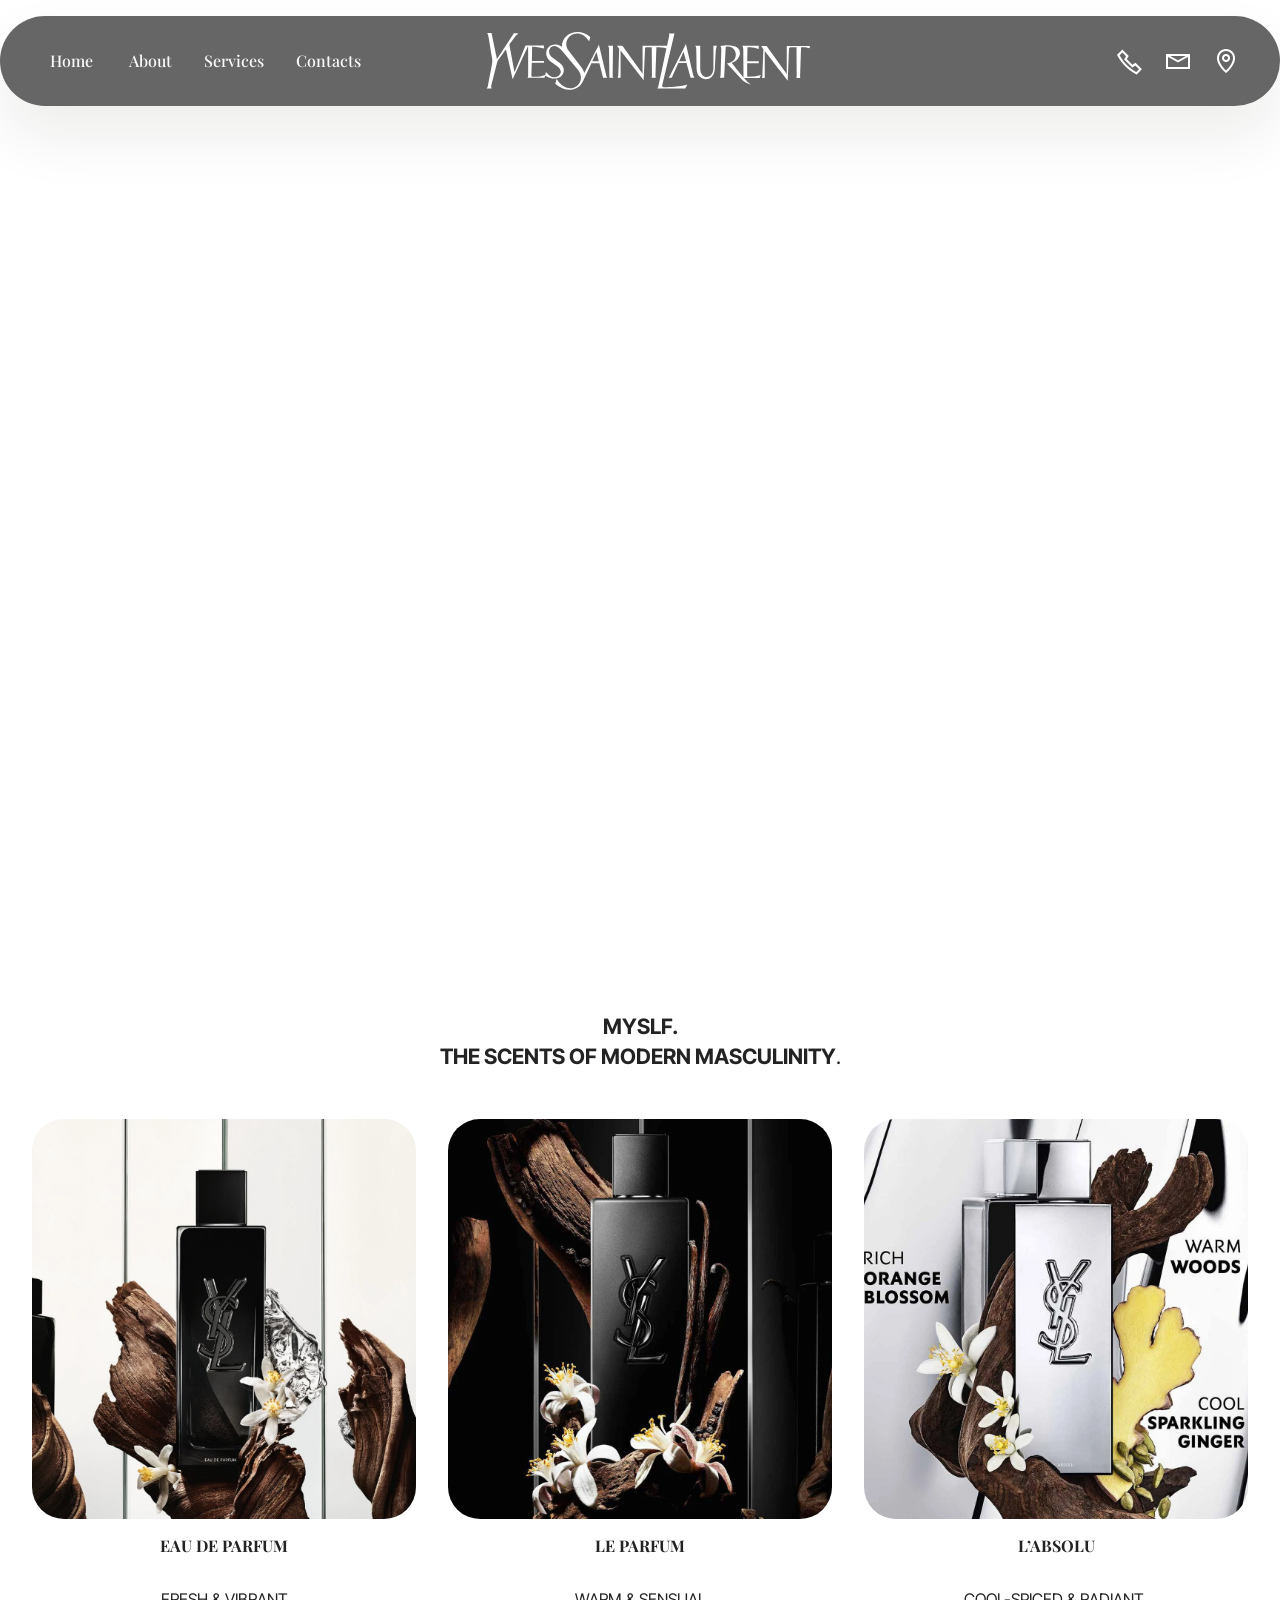
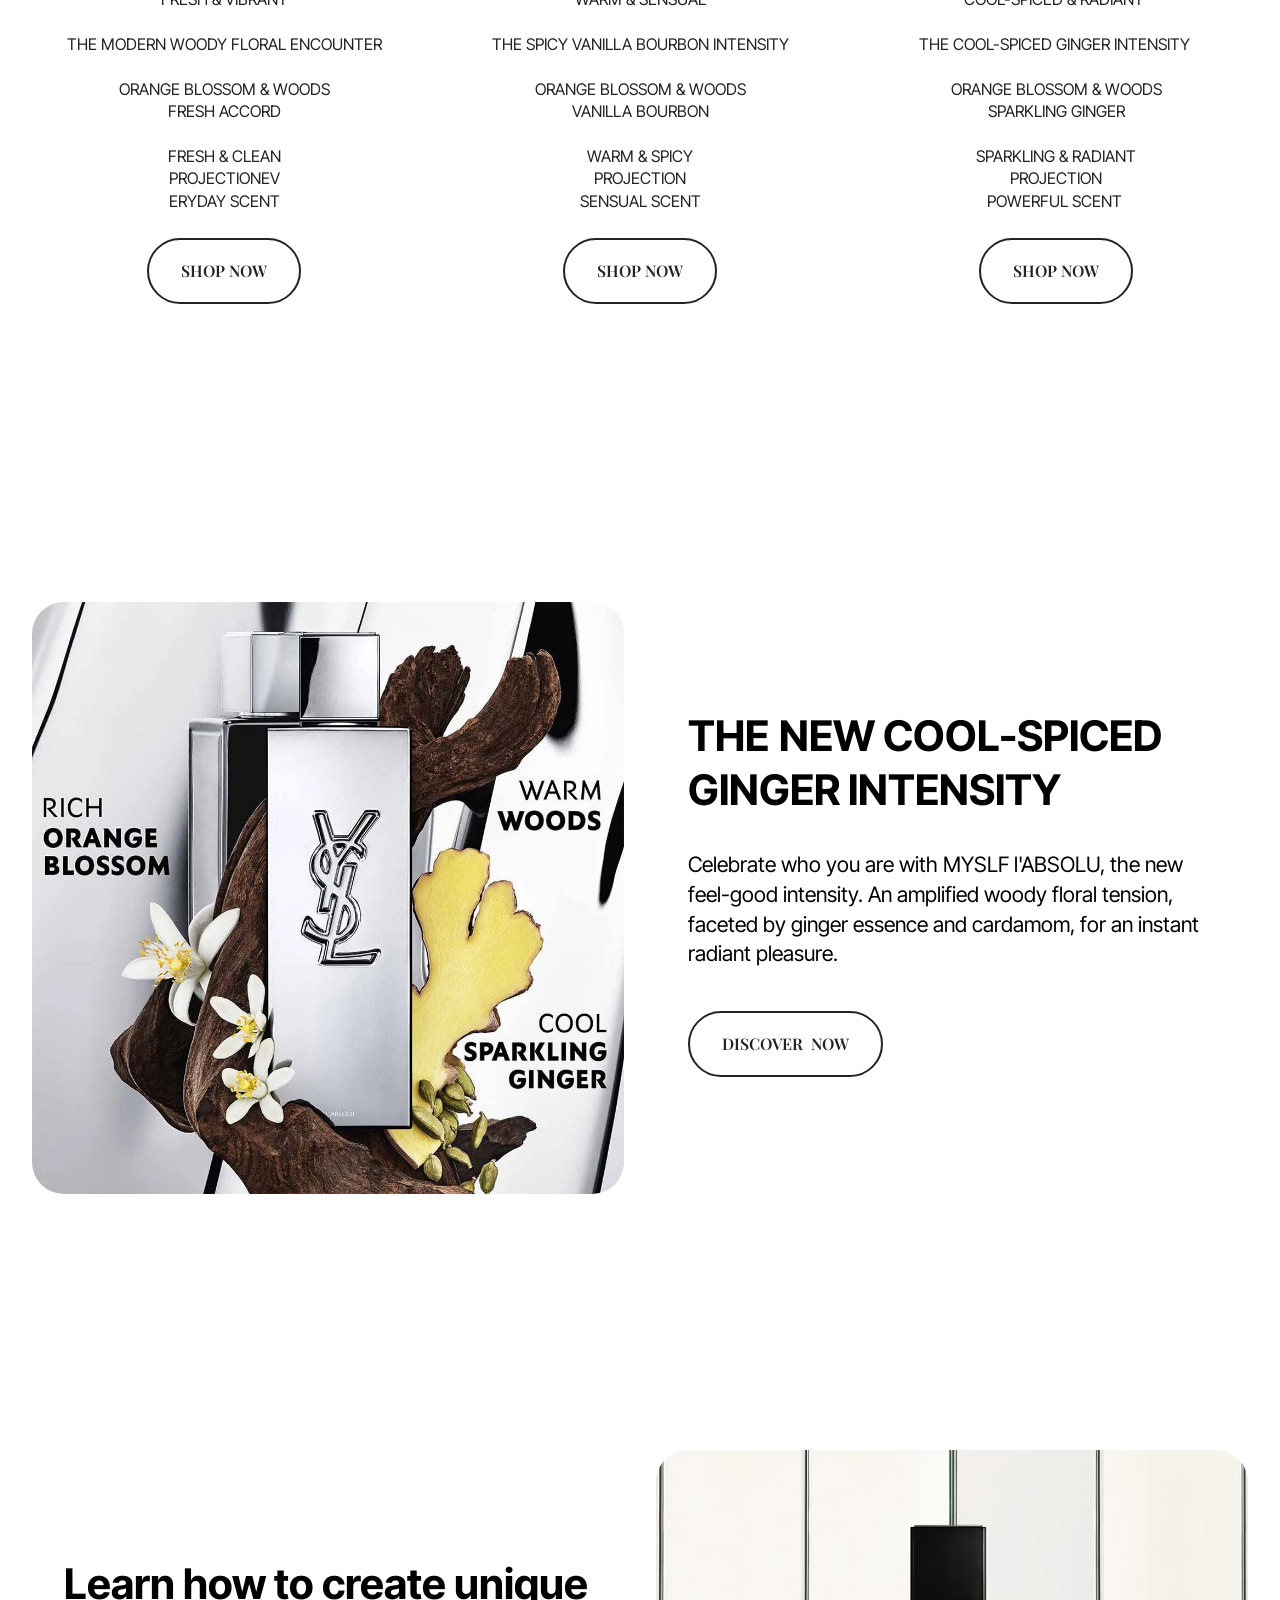
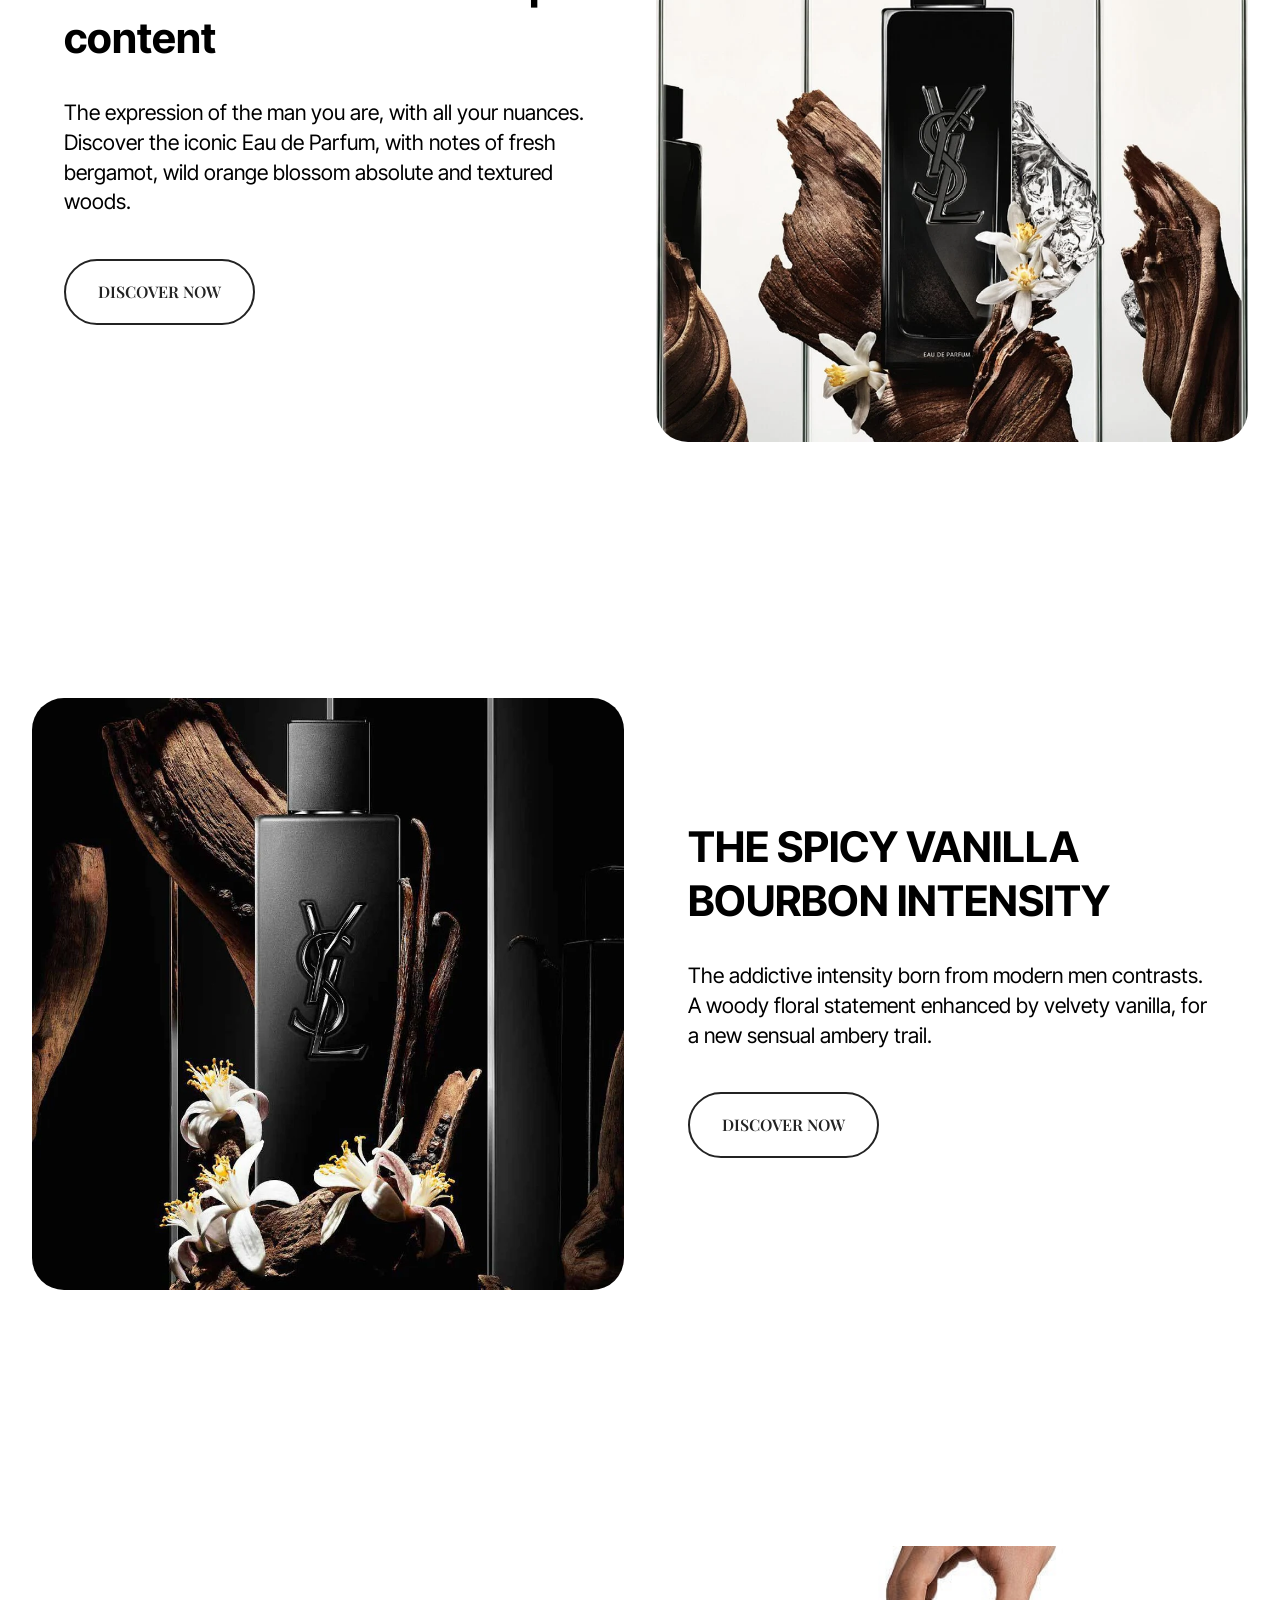
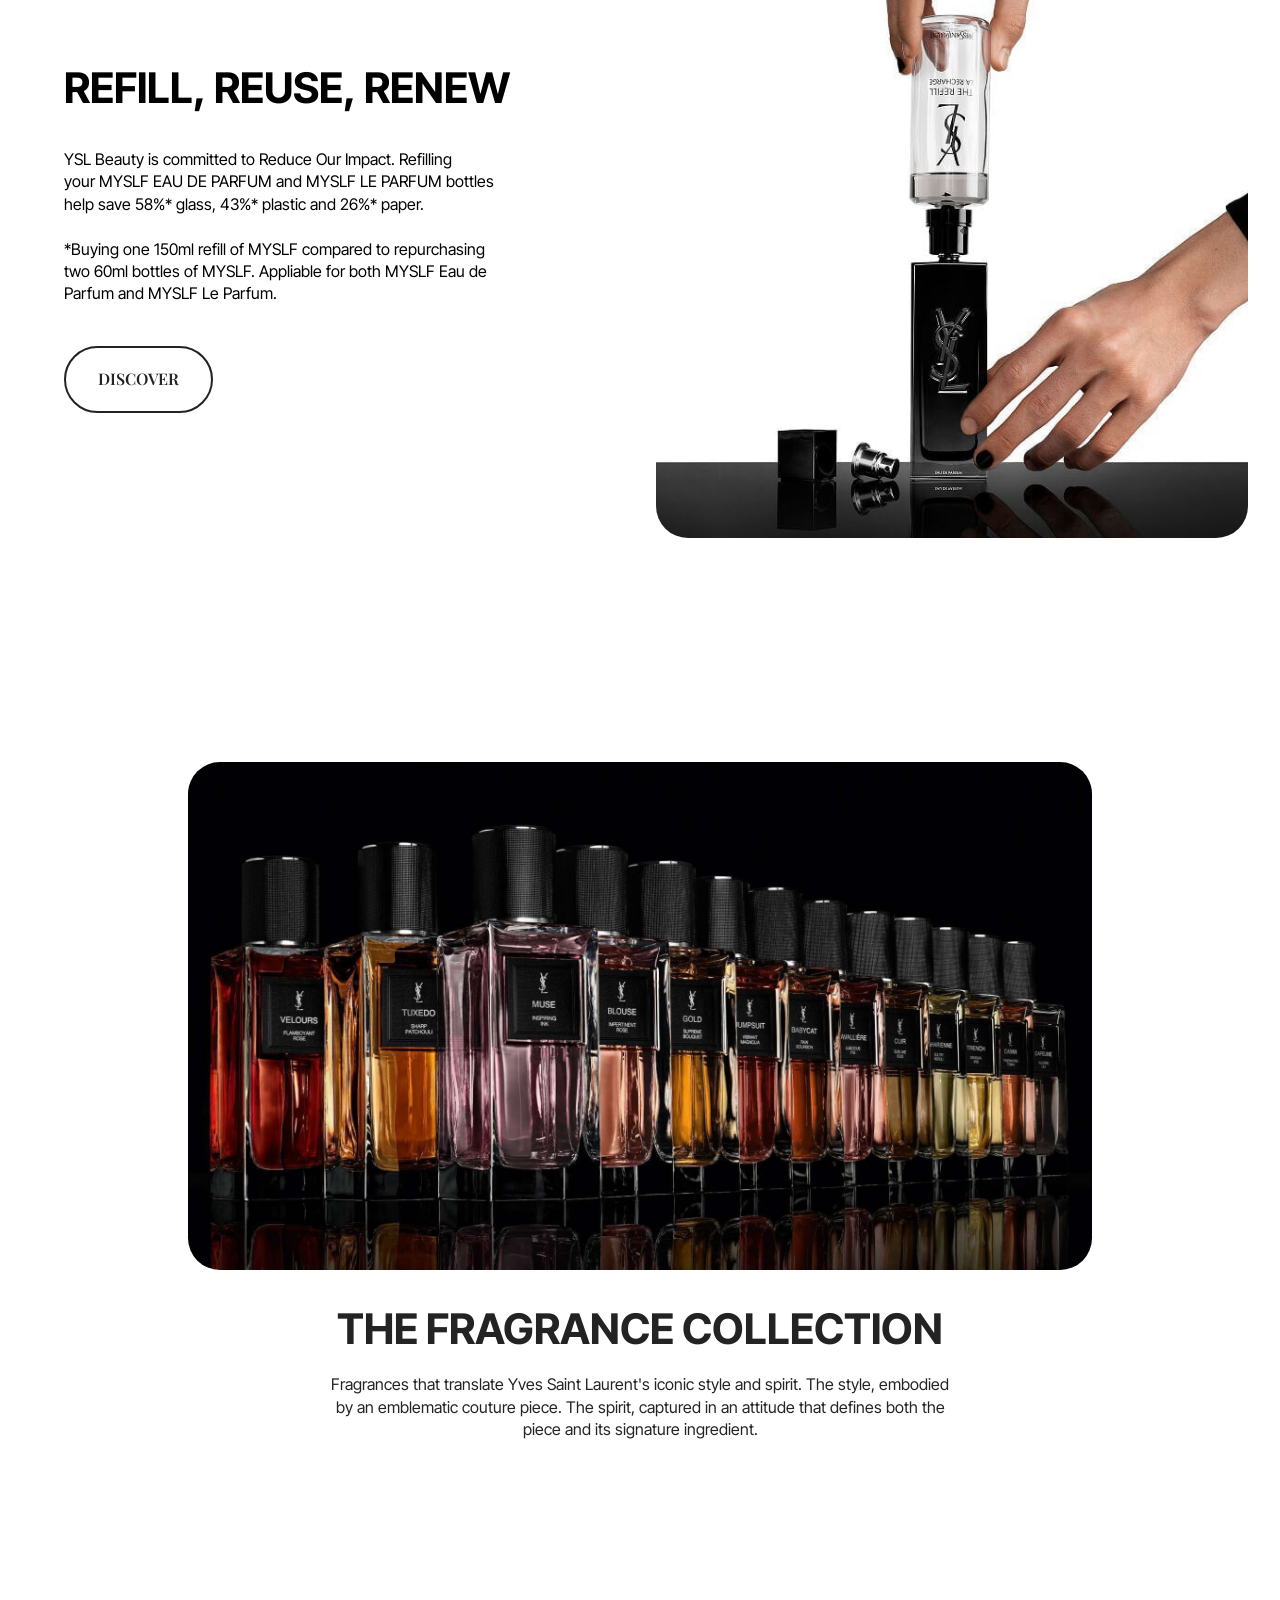
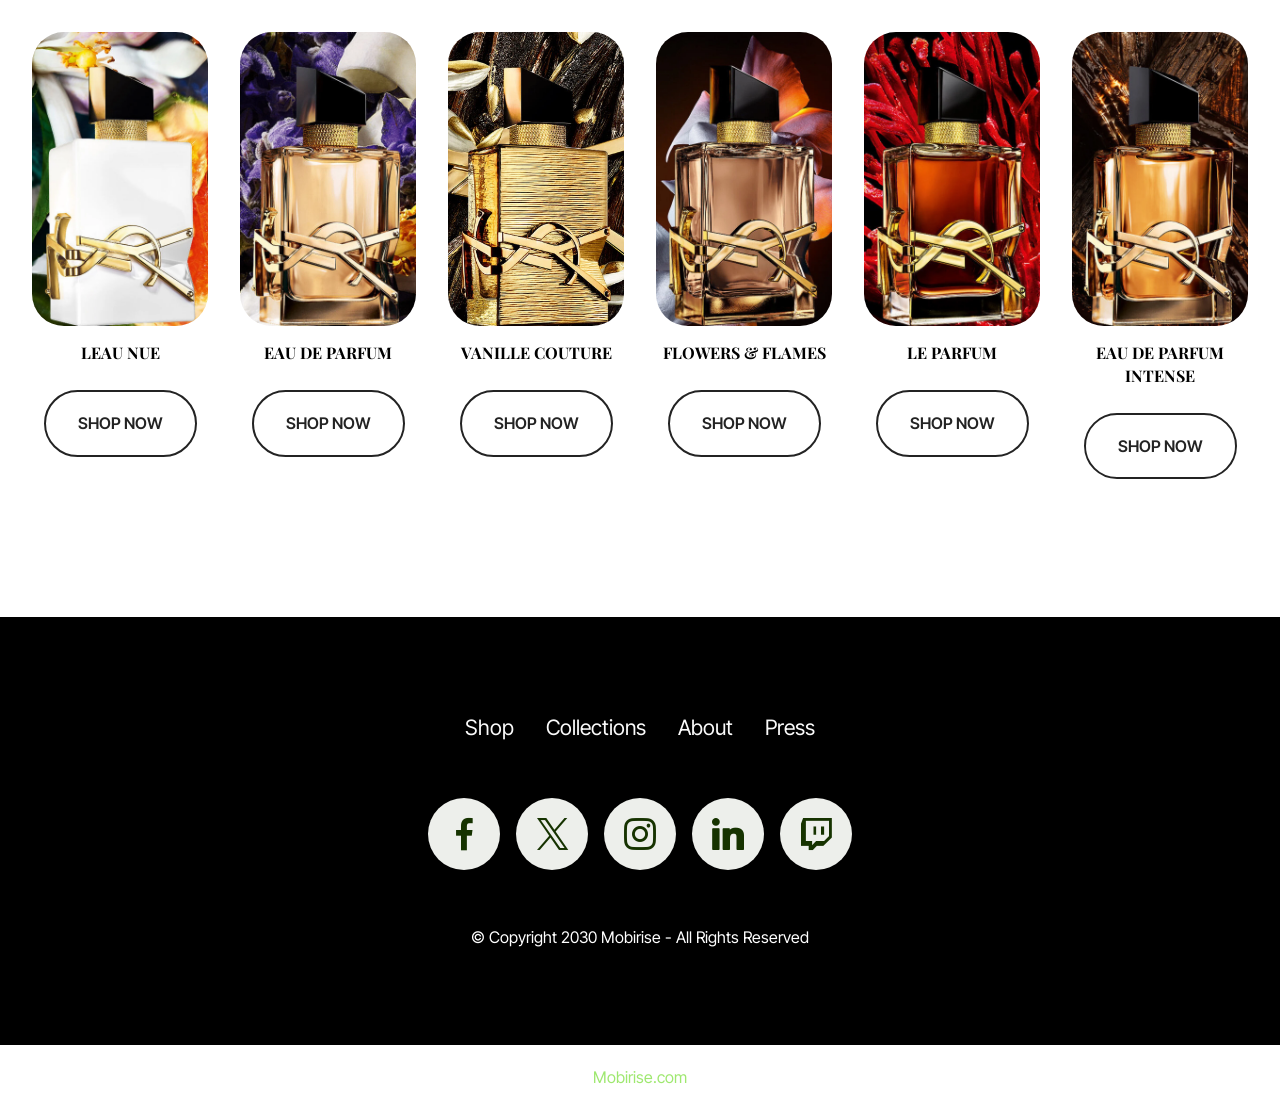
==== index.html @ aef4bb9a "create github pages" ====
<!DOCTYPE html>
<html  >
<head>
  <!-- Site made with Mobirise Website Builder v6.1.4, https://mobirise.com -->
  <meta charset="UTF-8">
  <meta http-equiv="X-UA-Compatible" content="IE=edge">
  <meta name="generator" content="Mobirise v6.1.4, mobirise.com">
  <meta name="viewport" content="width=device-width, initial-scale=1, minimum-scale=1">
  <link rel="shortcut icon" href="assets/images/download.svg" type="image/x-icon">
  <meta name="description" content="">
  
  
  <title>Home</title>
  <link rel="stylesheet" href="assets/web/assets/mobirise-icons2/mobirise2.css">
  <link rel="stylesheet" href="assets/bootstrap/css/bootstrap.min.css">
  <link rel="stylesheet" href="assets/dropdown/css/style.css">
  <link rel="stylesheet" href="assets/socicon/css/styles.css">
  <link rel="stylesheet" href="assets/theme/css/style.css">
  <link rel="preload" href="https://fonts.googleapis.com/css?family=Inter+Tight:100,200,300,400,500,600,700,800,900,100i,200i,300i,400i,500i,600i,700i,800i,900i&display=swap" as="style" onload="this.onload=null;this.rel='stylesheet'">
  <noscript><link rel="stylesheet" href="https://fonts.googleapis.com/css?family=Inter+Tight:100,200,300,400,500,600,700,800,900,100i,200i,300i,400i,500i,600i,700i,800i,900i&display=swap"></noscript>
  <link rel="preload" href="https://fonts.googleapis.com/css?family=Playfair+Display:400,500,600,700,800,900,400i,500i,600i,700i,800i,900i&display=swap" as="style" onload="this.onload=null;this.rel='stylesheet'">
  <noscript><link rel="stylesheet" href="https://fonts.googleapis.com/css?family=Playfair+Display:400,500,600,700,800,900,400i,500i,600i,700i,800i,900i&display=swap"></noscript>
  <link rel="preload" as="style" href="assets/mobirise/css/mbr-additional.css?v=Hk2cD6"><link rel="stylesheet" href="assets/mobirise/css/mbr-additional.css?v=Hk2cD6" type="text/css">

  
  
  
</head>
<body>
  
  <section data-bs-version="5.1" class="menu menu3 cid-uYPnnBjgpM" once="menu" id="menu03-9">
	

	<nav class="navbar navbar-dropdown navbar-fixed-top navbar-expand-lg">
		<div class="container">
			<div class="navbar-brand">
				<span class="navbar-logo">
					<a href="https://mobiri.se">
						<img src="assets/images/download.svg" alt="Mobirise Website Builder" style="height: 3.7rem;">
					</a>
				</span>
				
			</div>
			<button class="navbar-toggler" type="button" data-toggle="collapse" data-bs-toggle="collapse" data-target="#navbarSupportedContent" data-bs-target="#navbarSupportedContent" aria-controls="navbarNavAltMarkup" aria-expanded="false" aria-label="Toggle navigation">
				<div class="hamburger">
					<span></span>
					<span></span>
					<span></span>
					<span></span>
				</div>
			</button>
			<div class="collapse navbar-collapse" id="navbarSupportedContent">
				<ul class="navbar-nav nav-dropdown nav-right" data-app-modern-menu="true"><li class="nav-item">
						<a class="nav-link link text-white display-4" href="https://mobiri.se">Home&nbsp;</a>
					</li><li class="nav-item"><a class="nav-link link text-white text-primary display-4" href="page1.html">About</a></li>
					<li class="nav-item">
						<a class="nav-link link show text-white text-primary display-4" href="page2.html" aria-expanded="false">Services</a>
					</li>
					<li class="nav-item">
						<a class="nav-link link text-white text-primary display-4" href="page6.html">Contacts</a>
					</li></ul>
				<div class="icons-menu">
					<a class="iconfont-wrapper" href="https://mobiri.se">
						<span class="p-2 mbr-iconfont mobi-mbri-phone mobi-mbri" style="font-size: 25px;"></span>
					</a>
					<a class="iconfont-wrapper" href="https://mobiri.se">
						<span class="p-2 mbr-iconfont mobi-mbri-letter mobi-mbri"></span>
					</a>
					<a class="iconfont-wrapper" href="https://mobiri.se">
						<span class="p-2 mbr-iconfont mobi-mbri-map-pin mobi-mbri"></span>
					</a>
					
				</div>
				
			</div>
		</div>
	</nav>
</section>

<section data-bs-version="5.1" class="header16 cid-uYPoQo0qPd mbr-fullscreen" data-bg-video="https://youtu.be/NJn7apNFIDk?si=IfGzzL53KwBBQnZl" id="header17-g">
  
  
  <div class="container-fluid">
    <div class="row">
      <div class="content-wrap col-12 col-md-12">
        
        
        
        
      </div>
    </div>
  </div>
</section>

<section data-bs-version="5.1" class="features03 cid-uYPnsb7dBc" id="features03-a">
	
	
	<div class="container">
		<div class="row justify-content-center mb-5">
			<div class="col-12 content-head">
				<div class="mbr-section-head">
					<h4 class="mbr-section-title mbr-fonts-style align-center mb-0 display-5"><strong>MYSLF.
</strong><div><strong>THE SCENTS OF MODERN MASCULINITY</strong>.</div></h4>
					
				</div>
			</div>
		</div>
		<div class="row">
			<div class="item features-image col-12 col-md-6 col-lg-4 active">
				<div class="item-wrapper">
					<div class="item-img mb-3">
						<img src="assets/images/ww-51115ysl-myself-eau-de-alt1-v2.webp" alt="Mobirise Website Builder" title="">
					</div>
					<div class="item-content align-left">
						<h5 class="item-title mbr-fonts-style mt-0 mb-2 display-4"><strong>EAU DE PARFUM
</strong><div><br></div><div><strong>
</strong></div><div><strong>
</strong></div><div><strong>
</strong></div></h5>
						<p class="mbr-text mbr-fonts-style mb-3 display-7">FRESH &amp; VIBRANT<br><br>THE MODERN WOODY FLORAL ENCOUNTER<br>
<br>ORANGE BLOSSOM &amp; WOODS<br>FRESH ACCORD
<br><br>FRESH &amp; CLEAN<br>PROJECTIONEV<br>ERYDAY SCENT</p>
						<div class="mbr-section-btn item-footer"><a href="page3.html" class="btn item-btn btn-black-outline display-4">SHOP NOW</a></div>
					</div>
				</div>
			</div>
			
			<div class="item features-image col-12 col-md-6 col-lg-4">
				<div class="item-wrapper">
					<div class="item-img mb-3">
						<img src="assets/images/ww-51213ysl-myslf-le-parfum-alt2.webp" alt="Mobirise Website Builder" title="" data-slide-to="1" data-bs-slide-to="1">
					</div>
					<div class="item-content align-left">
						<h5 class="item-title mbr-fonts-style mb-2 mt-0 display-4"><strong>LE PARFUM</strong><br><div><strong><br></strong></div></h5>
						<p class="mbr-text mbr-fonts-style mb-3 display-7">WARM &amp; SENSUAL
<br>
<br>THE SPICY VANILLA BOURBON INTENSITY
<br>
<br>ORANGE BLOSSOM &amp; WOODS
<br>VANILLA BOURBON
<br>
<br>WARM &amp; SPICY
<br>PROJECTION
<br>SENSUAL SCENT<br>
						</p>
						<div class="mbr-section-btn item-footer"><a href="page5.html" class="btn item-btn btn-black-outline display-4">SHOP NOW </a></div>
					</div>
				</div>
			</div><div class="item features-image col-12 col-md-6 col-lg-4">
				<div class="item-wrapper">
					<div class="item-img mb-3">
						<img src="assets/images/ww-51427ysl-myself-l-absolu-alt3.webp" alt="Mobirise Website Builder" title="" data-slide-to="2" data-bs-slide-to="2">
					</div>
					<div class="item-content align-left">
						<h5 class="item-title mbr-fonts-style mb-2 mt-0 display-4"><strong>L’ABSOLU
</strong><div><strong><br></strong></div></h5>
						<p class="mbr-text mbr-fonts-style mb-3 display-7">COOL-SPICED &amp; RADIANT&nbsp;<br><br>THE COOL-SPICED GINGER INTENSITY&nbsp;<br><br>ORANGE BLOSSOM &amp; WOODS
<br>SPARKLING GINGER<br><br>SPARKLING &amp; RADIANT
<br>PROJECTION
<br>POWERFUL SCENT&nbsp;<br>
						</p>
						<div class="mbr-section-btn item-footer"><a href="page4.html" class="btn item-btn btn-black-outline display-4">SHOP NOW </a></div>
					</div>
				</div>
			</div>
		</div>
	</div>
</section>

<section data-bs-version="5.1" class="start article2 cid-uYUXJ6tq2D" id="article02-l">
	

	
	

	<div class="container">
		<div class="row justify-content-center">
			<div class="col-12 col-md-12 col-lg-6 image-wrapper">
				<img class="w-100" src="assets/images/ww-51427ysl-myself-l-absolu-alt3.webp" alt="Mobirise Website Builder">
			</div>
			<div class="col-12 col-md-12 col-lg">
				<div class="text-wrapper align-left">
					<h1 class="mbr-section-title mbr-fonts-style mb-4 display-2"><strong style="">THE</strong> <strong style="">NEW COOL-SPICED</strong><br><strong style=""> GINGER INTENSITY</strong></h1>
					<p class="mbr-text align-left mbr-fonts-style mb-4 display-5">Celebrate who you are with MYSLF l'ABSOLU, the new feel-good intensity. An amplified woody floral tension, faceted by ginger essence and cardamom, for an instant radiant pleasure.</p>
					<div class="mbr-section-btn align-left mt-3"><a class="btn btn-black-outline display-4" href="page4.html">DISCOVER&nbsp; NOW</a></div>
				</div>
			</div>
		</div>
	</div>
</section>

<section data-bs-version="5.1" class="start article4 cid-uYPnxLJpj0" id="article04-d">
	

	
	

	<div class="container">
		<div class="row justify-content-center">
			<div class="col-12 col-md-12 col-lg-6 image-wrapper">
				<img class="w-100" src="assets/images/ww-51115ysl-myself-eau-de-alt1-v2.webp" alt="Mobirise Website Builder">
			</div>
			<div class="col-12 col-md-12 col-lg">
				<div class="text-wrapper align-left">
					<h1 class="mbr-section-title mbr-fonts-style mb-4 display-2">
						<strong>Learn how to create unique content</strong>
					</h1>
					<p class="mbr-text mbr-fonts-style mb-4 display-5">The expression of the man you are, with all your nuances. Discover the iconic Eau de Parfum, with notes of fresh bergamot, wild orange blossom absolute and textured woods.</p>
					<div class="mbr-section-btn mt-3"><a class="btn btn-lg btn-black-outline display-4" href="page3.html">DISCOVER  NOW</a></div>
				</div>
			</div>
		</div>
	</div>
</section>

<section data-bs-version="5.1" class="start article2 cid-uYUXKc47oY" id="article02-m">
	

	
	

	<div class="container">
		<div class="row justify-content-center">
			<div class="col-12 col-md-12 col-lg-6 image-wrapper">
				<img class="w-100" src="assets/images/ww-51213ysl-myslf-le-parfum-alt2.webp" alt="Mobirise Website Builder">
			</div>
			<div class="col-12 col-md-12 col-lg">
				<div class="text-wrapper align-left">
					<h1 class="mbr-section-title mbr-fonts-style mb-4 display-2"><strong>THE SPICY VANILLA BOURBON INTENSITY</strong></h1>
					<p class="mbr-text align-left mbr-fonts-style mb-4 display-5">The addictive intensity born from modern men contrasts. A woody floral statement enhanced by velvety vanilla, for a new sensual ambery trail.</p>
					<div class="mbr-section-btn align-left mt-3"><a class="btn btn-black-outline display-4" href="page5.html">DISCOVER NOW</a></div>
				</div>
			</div>
		</div>
	</div>
</section>

<section data-bs-version="5.1" class="start article4 cid-uYZZnrYb7L" id="article04-x">
	

	
	

	<div class="container">
		<div class="row justify-content-center">
			<div class="col-12 col-md-12 col-lg-6 image-wrapper">
				<img class="w-100" src="assets/images/sec-07-hero-mob-640x640.jpg" alt="Mobirise Website Builder">
			</div>
			<div class="col-12 col-md-12 col-lg">
				<div class="text-wrapper align-left">
					<h1 class="mbr-section-title mbr-fonts-style mb-4 display-2"><strong>REFILL, REUSE, RENEW</strong></h1>
					<p class="mbr-text mbr-fonts-style mb-4 display-7">YSL Beauty is committed to Reduce Our Impact. Refilling
<br>your MYSLF EAU DE PARFUM and MYSLF LE PARFUM bottles
<br>help save 58%* glass, 43%* plastic and 26%* paper.
<br>
<br>*Buying one 150ml refill of MYSLF compared to repurchasing
<br>two 60ml bottles of MYSLF. Appliable for both MYSLF Eau de
<br>Parfum and MYSLF Le Parfum.</p>
					<div class="mbr-section-btn mt-3"><a class="btn btn-lg btn-black-outline display-4" href="https://mobiri.se">DISCOVER</a></div>
				</div>
			</div>
		</div>
	</div>
</section>

<section data-bs-version="5.1" class="image01 cid-uZ0jWe16rZ" id="image01-1f">
  

  
  

  <div class="container">
    <div class="row justify-content-center">
      <div class="col-12 col-lg-9">
        <div class="image-wrapper mb-4">
          <img class="w-100" src="assets/images/sec3-banner-desktop-1916x1078.jpg" alt="Mobirise Website Builder">
        </div>
        <h4 class="mbr-description mbr-fonts-style mb-3 align-center display-2"><strong>THE FRAGRANCE COLLECTION</strong></h4>
        <p class="mbr-description mbr-fonts-style mb-0 align-center display-7">Fragrances that translate Yves Saint Laurent's iconic style and spirit. The style, embodied
<br>by an emblematic couture piece. The spirit, captured in an attitude that defines both the
<br>piece and its signature ingredient.</p>
      </div>
    </div>
  </div>
</section>

<section data-bs-version="5.1" class="features13 start cid-uZ0zTeth6C" id="features013-1g">
    

<div class="container-fluid">
  <div class="row justify-content-center">
    <div class="col-12 content-head">
      
    </div>
  </div>
  <div class="row mbr-section-content">
    <div class="item features-image col-6 col-md-4 col-lg-2">
      <div class="item-wrapper">
        <div class="item-img">
          <img src="assets/images/section2-leau-nue-visual.webp" alt="Mobirise Website Builder" title="" data-slide-to="0" data-bs-slide-to="0">
        </div>
        <div class="item-content align-left mt-3">
          <h5 class="item-title mbr-fonts-style mb-3 display-4"><strong>LEAU NUE</strong></h5>
          
          
        </div>
        <div class="mbr-section-btn item-footer mt-2"><a href="" class="btn item-btn btn-black-outline display-7">SHOP NOW</a></div>
      </div>
    </div>
    <div class="item features-image col-6 col-md-4 col-lg-2">
      <div class="item-wrapper">
        <div class="item-img">
          <img src="assets/images/section2-edp-visual.webp" alt="Mobirise Website Builder" title="" data-slide-to="1" data-bs-slide-to="1">
        </div>
        <div class="item-content align-left mt-3">
          <h5 class="item-title mbr-fonts-style mb-3 display-4"><strong>EAU DE PARFUM</strong></h5>
          
          
        </div>
        <div class="mbr-section-btn item-footer mt-2"><a href="" class="btn item-btn btn-black-outline display-7">SHOP NOW</a></div>
      </div>
    </div>
    <div class="item features-image col-6 col-md-4 col-lg-2">
      <div class="item-wrapper">
        <div class="item-img">
          <img src="assets/images/section2-vanille-couture-visual.webp" alt="Mobirise Website Builder" title="" data-slide-to="2" data-bs-slide-to="2">
        </div>
        <div class="item-content align-left mt-3">
          <h5 class="item-title mbr-fonts-style mb-3 display-4"><strong>VANILLE COUTURE</strong></h5>
          
          
        </div>
        <div class="mbr-section-btn item-footer mt-2"><a href="" class="btn item-btn btn-black-outline display-7">SHOP NOW</a></div>
      </div>
    </div>
    <div class="item features-image col-6 col-md-4 col-lg-2">
      <div class="item-wrapper">
        <div class="item-img">
          <img src="assets/images/section2-flowers-flames-visual.webp" alt="Mobirise Website Builder" title="" data-slide-to="3" data-bs-slide-to="3">
        </div>
        <div class="item-content align-left mt-3">
          <h5 class="item-title mbr-fonts-style mb-3 display-4"><strong>FLOWERS &amp; FLAMES</strong></h5>
          
          
        </div>
        <div class="mbr-section-btn item-footer mt-2"><a href="" class="btn item-btn btn-black-outline display-7">SHOP NOW</a></div>
      </div>
    </div>
    <div class="item features-image col-6 col-md-4 col-lg-2">
      <div class="item-wrapper">
        <div class="item-img">
          <img src="assets/images/section2-le-parfum-visual.webp" alt="Mobirise Website Builder" title="" data-slide-to="4" data-bs-slide-to="4">
        </div>
        <div class="item-content align-left mt-3">
          <h5 class="item-title mbr-fonts-style mb-3 display-4"><strong>LE PARFUM</strong></h5>
          
          
        </div>
        <div class="mbr-section-btn item-footer mt-2"><a href="" class="btn item-btn btn-black-outline display-7">SHOP NOW</a></div>
      </div>
    </div>
    <div class="item features-image col-6 col-md-4 col-lg-2">
      <div class="item-wrapper">
        <div class="item-img">
          <img src="assets/images/section2-edp-intense-visual.webp" alt="Mobirise Website Builder" title="" data-slide-to="5" data-bs-slide-to="5">
        </div>
        <div class="item-content align-left mt-3">
          <h5 class="item-title mbr-fonts-style mb-3 display-4"><strong>EAU DE PARFUM INTENSE</strong></h5>
          
          
        </div>
        <div class="mbr-section-btn item-footer mt-2"><a href="" class="btn item-btn btn-black-outline display-7">SHOP NOW</a></div>
      </div>
    </div>

  </div>
</div>
</section>

<section data-bs-version="5.1" class="footer3 cid-uZ0UThwmDZ" once="footers" id="footer03-2a">

        

    

    <div class="container">
        <div class="row">
            <div class="row-links">
                <ul class="header-menu">
                  
                  
                  
                  
                <li class="header-menu-item mbr-fonts-style display-5">
                    <a href="#" class="text-white">Shop</a>
                  </li><li class="header-menu-item mbr-fonts-style display-5">
                    <a href="#" class="text-white">Collections</a>
                  </li><li class="header-menu-item mbr-fonts-style display-5">
                    <a href="#" class="text-white">About</a>
                  </li><li class="header-menu-item mbr-fonts-style display-5">
                    <a href="#" class="text-white">Press</a>
                  </li></ul>
              </div>

            <div class="col-12 mt-4">
                <div class="social-row">
                    <div class="soc-item">
                        <a href="https://mobiri.se/" target="_blank">
                            <span class="mbr-iconfont socicon socicon-facebook display-7"></span>
                        </a>
                    </div>
                    <div class="soc-item">
                        <a href="https://mobiri.se/" target="_blank">
                            <span class="mbr-iconfont socicon-twitter socicon"></span>
                        </a>
                    </div>
                    <div class="soc-item">
                        <a href="https://mobiri.se/" target="_blank">
                            <span class="mbr-iconfont socicon-instagram socicon"></span>
                        </a>
                    </div>
                    <div class="soc-item">
                        <a href="https://mobiri.se/" target="_blank">
                            <span class="mbr-iconfont socicon socicon-linkedin"></span>
                        </a>
                    </div>
                    <div class="soc-item">
                        <a href="https://mobiri.se/" target="_blank">
                            <span class="mbr-iconfont socicon socicon-twitch"></span>
                        </a>
                    </div>
                </div>
            </div>
            <div class="col-12 mt-5">
                <p class="mbr-fonts-style copyright display-7">
                    © Copyright 2030 Mobirise - All Rights Reserved
                </p>
            </div>
        </div>
    </div>
</section><section class="display-7" style="padding: 0;align-items: center;justify-content: center;flex-wrap: wrap;    align-content: center;display: flex;position: relative;height: 4rem;"><a href="https://mobiri.se/4250796" style="flex: 1 1;height: 4rem;position: absolute;width: 100%;z-index: 1;"><img alt="" style="height: 4rem;" src="[data-uri]"></a><p style="margin: 0;text-align: center;" class="display-7">&#8204;</p><a style="z-index:1" href="https://mobirise.com">Mobirise.com </a></section><script src="assets/bootstrap/js/bootstrap.bundle.min.js"></script>  <script src="assets/smoothscroll/smooth-scroll.js"></script>  <script src="assets/ytplayer/index.js"></script>  <script src="assets/dropdown/js/navbar-dropdown.js"></script>  <script src="assets/vimeoplayer/player.js"></script>  <script src="assets/theme/js/script.js"></script>  
  
  
</body>
</html>
---- assets/web/assets/mobirise-icons2/mobirise2.css ----
@font-face {
  font-family: 'Moririse2';
  font-display: swap;
  src:  url('mobirise2.eot?f2bix4');
  src:  url('mobirise2.eot?f2bix4#iefix') format('embedded-opentype'),
    url('mobirise2.ttf?f2bix4') format('truetype'),
    url('mobirise2.woff?f2bix4') format('woff'),
    url('mobirise2.svg?f2bix4#mobirise2') format('svg');
  font-weight: normal;
  font-style: normal;
}

[class^="mobi-"], [class*=" mobi-"] {
  /* use !important to prevent issues with browser extensions that change fonts */
  font-family: 'Moririse2' !important;
  speak: none;
  font-style: normal;
  font-weight: normal;
  font-variant: normal;
  text-transform: none;
  line-height: 1;

  /* Better Font Rendering =========== */
  -webkit-font-smoothing: antialiased;
  -moz-osx-font-smoothing: grayscale;
}

.mobi-mbri-add-submenu:before {
  content: "\e900";
}
.mobi-mbri-alert:before {
  content: "\e901";
}
.mobi-mbri-align-center:before {
  content: "\e902";
}
.mobi-mbri-align-justify:before {
  content: "\e903";
}
.mobi-mbri-align-left:before {
  content: "\e904";
}
.mobi-mbri-align-right:before {
  content: "\e905";
}
.mobi-mbri-android:before {
  content: "\e906";
}
.mobi-mbri-apple:before {
  content: "\e907";
}
.mobi-mbri-arrow-down:before {
  content: "\e908";
}
.mobi-mbri-arrow-next:before {
  content: "\e909";
}
.mobi-mbri-arrow-prev:before {
  content: "\e90a";
}
.mobi-mbri-arrow-up:before {
  content: "\e90b";
}
.mobi-mbri-bold:before {
  content: "\e90c";
}
.mobi-mbri-bookmark:before {
  content: "\e90d";
}
.mobi-mbri-bootstrap:before {
  content: "\e90e";
}
.mobi-mbri-briefcase:before {
  content: "\e90f";
}
.mobi-mbri-browse:before {
  content: "\e910";
}
.mobi-mbri-bulleted-list:before {
  content: "\e911";
}
.mobi-mbri-calendar:before {
  content: "\e912";
}
.mobi-mbri-camera:before {
  content: "\e913";
}
.mobi-mbri-cart-add:before {
  content: "\e914";
}
.mobi-mbri-cart-full:before {
  content: "\e915";
}
.mobi-mbri-cash:before {
  content: "\e916";
}
.mobi-mbri-change-style:before {
  content: "\e917";
}
.mobi-mbri-chat:before {
  content: "\e918";
}
.mobi-mbri-clock:before {
  content: "\e919";
}
.mobi-mbri-close:before {
  content: "\e91a";
}
.mobi-mbri-cloud:before {
  content: "\e91b";
}
.mobi-mbri-code:before {
  content: "\e91c";
}
.mobi-mbri-contact-form:before {
  content: "\e91d";
}
.mobi-mbri-credit-card:before {
  content: "\e91e";
}
.mobi-mbri-cursor-click:before {
  content: "\e91f";
}
.mobi-mbri-cust-feedback:before {
  content: "\e920";
}
.mobi-mbri-database:before {
  content: "\e921";
}
.mobi-mbri-delivery:before {
  content: "\e922";
}
.mobi-mbri-desktop:before {
  content: "\e923";
}
.mobi-mbri-devices:before {
  content: "\e924";
}
.mobi-mbri-down:before {
  content: "\e925";
}
.mobi-mbri-download-2:before {
  content: "\e926";
}
.mobi-mbri-download:before {
  content: "\e927";
}
.mobi-mbri-drag-n-drop-2:before {
  content: "\e928";
}
.mobi-mbri-drag-n-drop:before {
  content: "\e929";
}
.mobi-mbri-edit-2:before {
  content: "\e92a";
}
.mobi-mbri-edit:before {
  content: "\e92b";
}
.mobi-mbri-error:before {
  content: "\e92c";
}
.mobi-mbri-extension:before {
  content: "\e92d";
}
.mobi-mbri-features:before {
  content: "\e92e";
}
.mobi-mbri-file:before {
  content: "\e92f";
}
.mobi-mbri-flag:before {
  content: "\e930";
}
.mobi-mbri-folder:before {
  content: "\e931";
}
.mobi-mbri-gift:before {
  content: "\e932";
}
.mobi-mbri-github:before {
  content: "\e933";
}
.mobi-mbri-globe-2:before {
  content: "\e934";
}
.mobi-mbri-globe:before {
  content: "\e935";
}
.mobi-mbri-growing-chart:before {
  content: "\e936";
}
.mobi-mbri-hearth:before {
  content: "\e937";
}
.mobi-mbri-help:before {
  content: "\e938";
}
.mobi-mbri-home:before {
  content: "\e939";
}
.mobi-mbri-hot-cup:before {
  content: "\e93a";
}
.mobi-mbri-idea:before {
  content: "\e93b";
}
.mobi-mbri-image-gallery:before {
  content: "\e93c";
}
.mobi-mbri-image-slider:before {
  content: "\e93d";
}
.mobi-mbri-info:before {
  content: "\e93e";
}
.mobi-mbri-italic:before {
  content: "\e93f";
}
.mobi-mbri-key:before {
  content: "\e940";
}
.mobi-mbri-laptop:before {
  content: "\e941";
}
.mobi-mbri-layers:before {
  content: "\e942";
}
.mobi-mbri-left-right:before {
  content: "\e943";
}
.mobi-mbri-left:before {
  content: "\e944";
}
.mobi-mbri-letter:before {
  content: "\e945";
}
.mobi-mbri-like:before {
  content: "\e946";
}
.mobi-mbri-link:before {
  content: "\e947";
}
.mobi-mbri-lock:before {
  content: "\e948";
}
.mobi-mbri-login:before {
  content: "\e949";
}
.mobi-mbri-logout:before {
  content: "\e94a";
}
.mobi-mbri-magic-stick:before {
  content: "\e94b";
}
.mobi-mbri-map-pin:before {
  content: "\e94c";
}
.mobi-mbri-menu:before {
  content: "\e94d";
}
.mobi-mbri-mobile-2:before {
  content: "\e94e";
}
.mobi-mbri-mobile-horizontal:before {
  content: "\e94f";
}
.mobi-mbri-mobile:before {
  content: "\e950";
}
.mobi-mbri-mobirise:before {
  content: "\e951";
}
.mobi-mbri-more-horizontal:before {
  content: "\e952";
}
.mobi-mbri-more-vertical:before {
  content: "\e953";
}
.mobi-mbri-music:before {
  content: "\e954";
}
.mobi-mbri-new-file:before {
  content: "\e955";
}
.mobi-mbri-numbered-list:before {
  content: "\e956";
}
.mobi-mbri-opened-folder:before {
  content: "\e957";
}
.mobi-mbri-pages:before {
  content: "\e958";
}
.mobi-mbri-paper-plane:before {
  content: "\e959";
}
.mobi-mbri-paperclip:before {
  content: "\e95a";
}
.mobi-mbri-phone:before {
  content: "\e95b";
}
.mobi-mbri-photo:before {
  content: "\e95c";
}
.mobi-mbri-photos:before {
  content: "\e95d";
}
.mobi-mbri-pin:before {
  content: "\e95e";
}
.mobi-mbri-play:before {
  content: "\e95f";
}
.mobi-mbri-plus:before {
  content: "\e960";
}
.mobi-mbri-preview:before {
  content: "\e961";
}
.mobi-mbri-print:before {
  content: "\e962";
}
.mobi-mbri-protect:before {
  content: "\e963";
}
.mobi-mbri-question:before {
  content: "\e964";
}
.mobi-mbri-quote-left:before {
  content: "\e965";
}
.mobi-mbri-quote-right:before {
  content: "\e966";
}
.mobi-mbri-redo:before {
  content: "\e967";
}
.mobi-mbri-refresh:before {
  content: "\e968";
}
.mobi-mbri-responsive-2:before {
  content: "\e969";
}
.mobi-mbri-responsive:before {
  content: "\e96a";
}
.mobi-mbri-right:before {
  content: "\e96b";
}
.mobi-mbri-rocket:before {
  content: "\e96c";
}
.mobi-mbri-sad-face:before {
  content: "\e96d";
}
.mobi-mbri-sale:before {
  content: "\e96e";
}
.mobi-mbri-save:before {
  content: "\e96f";
}
.mobi-mbri-search:before {
  content: "\e970";
}
.mobi-mbri-setting-2:before {
  content: "\e971";
}
.mobi-mbri-setting-3:before {
  content: "\e972";
}
.mobi-mbri-setting:before {
  content: "\e973";
}
.mobi-mbri-share:before {
  content: "\e974";
}
.mobi-mbri-shopping-bag:before {
  content: "\e975";
}
.mobi-mbri-shopping-basket:before {
  content: "\e976";
}
.mobi-mbri-shopping-cart:before {
  content: "\e977";
}
.mobi-mbri-sites:before {
  content: "\e978";
}
.mobi-mbri-smile-face:before {
  content: "\e979";
}
.mobi-mbri-speed:before {
  content: "\e97a";
}
.mobi-mbri-star:before {
  content: "\e97b";
}
.mobi-mbri-success:before {
  content: "\e97c";
}
.mobi-mbri-sun:before {
  content: "\e97d";
}
.mobi-mbri-sun2:before {
  content: "\e97e";
}
.mobi-mbri-tablet-vertical:before {
  content: "\e97f";
}
.mobi-mbri-tablet:before {
  content: "\e980";
}
.mobi-mbri-target:before {
  content: "\e981";
}
.mobi-mbri-timer:before {
  content: "\e982";
}
.mobi-mbri-to-ftp:before {
  content: "\e983";
}
.mobi-mbri-to-local-drive:before {
  content: "\e984";
}
.mobi-mbri-touch-swipe:before {
  content: "\e985";
}
.mobi-mbri-touch:before {
  content: "\e986";
}
.mobi-mbri-trash:before {
  content: "\e987";
}
.mobi-mbri-underline:before {
  content: "\e988";
}
.mobi-mbri-undo:before {
  content: "\e989";
}
.mobi-mbri-unlink:before {
  content: "\e98a";
}
.mobi-mbri-unlock:before {
  content: "\e98b";
}
.mobi-mbri-up-down:before {
  content: "\e98c";
}
.mobi-mbri-up:before {
  content: "\e98d";
}
.mobi-mbri-update:before {
  content: "\e98e";
}
.mobi-mbri-upload-2:before {
  content: "\e98f";
}
.mobi-mbri-upload:before {
  content: "\e990";
}
.mobi-mbri-user-2:before {
  content: "\e991";
}
.mobi-mbri-user:before {
  content: "\e992";
}
.mobi-mbri-users:before {
  content: "\e993";
}
.mobi-mbri-video-play:before {
  content: "\e994";
}
.mobi-mbri-video:before {
  content: "\e995";
}
.mobi-mbri-watch:before {
  content: "\e996";
}
.mobi-mbri-website-theme-2:before {
  content: "\e997";
}
.mobi-mbri-website-theme:before {
  content: "\e998";
}
.mobi-mbri-wifi:before {
  content: "\e999";
}
.mobi-mbri-windows:before {
  content: "\e99a";
}
.mobi-mbri-zoom-in:before {
  content: "\e99b";
}
.mobi-mbri-zoom-out:before {
  content: "\e99c";
}
---- assets/dropdown/css/style.css ----
.navbar-dropdown {
  left: 0;
  padding: 0;
  position: absolute;
  right: 0;
  top: 0;
  transition: all 0.45s ease;
  z-index: 1030;
  background: #282828; }
  .navbar-dropdown .navbar-logo {
    margin-right: 0.8rem;
    transition: margin 0.3s ease-in-out;
    vertical-align: middle; }
    .navbar-dropdown .navbar-logo img {
      height: 3.125rem;
      transition: all 0.3s ease-in-out; }
    .navbar-dropdown .navbar-logo.mbr-iconfont {
      font-size: 3.125rem;
      line-height: 3.125rem; }
  .navbar-dropdown .navbar-caption {
    font-weight: 700;
    white-space: normal;
    vertical-align: -4px;
    line-height: 3.125rem !important; }
    .navbar-dropdown .navbar-caption, .navbar-dropdown .navbar-caption:hover {
      color: inherit;
      text-decoration: none; }
  .navbar-dropdown .mbr-iconfont + .navbar-caption {
    vertical-align: -1px; }
  .navbar-dropdown.navbar-fixed-top {
    position: fixed; }
  .navbar-dropdown .navbar-brand span {
    vertical-align: -4px; }
  .navbar-dropdown.bg-color.transparent {
    background: none; }
  .navbar-dropdown.navbar-short .navbar-brand {
    padding: 0.625rem 0; }
    .navbar-dropdown.navbar-short .navbar-brand span {
      vertical-align: -1px; }
  .navbar-dropdown.navbar-short .navbar-caption {
    line-height: 2.375rem !important;
    vertical-align: -2px; }
  .navbar-dropdown.navbar-short .navbar-logo {
    margin-right: 0.5rem; }
    .navbar-dropdown.navbar-short .navbar-logo img {
      height: 2.375rem; }
    .navbar-dropdown.navbar-short .navbar-logo.mbr-iconfont {
      font-size: 2.375rem;
      line-height: 2.375rem; }
  .navbar-dropdown.navbar-short .mbr-table-cell {
    height: 3.625rem; }
  .navbar-dropdown .navbar-close {
    left: 0.6875rem;
    position: fixed;
    top: 0.75rem;
    z-index: 1000; }
  .navbar-dropdown .hamburger-icon {
    content: "";
    display: inline-block;
    vertical-align: middle;
    width: 16px;
    -webkit-box-shadow: 0 -6px 0 1px #282828,0 0 0 1px #282828,0 6px 0 1px #282828;
    -moz-box-shadow: 0 -6px 0 1px #282828,0 0 0 1px #282828,0 6px 0 1px #282828;
    box-shadow: 0 -6px 0 1px #282828,0 0 0 1px #282828,0 6px 0 1px #282828; }

.dropdown-menu .dropdown-toggle[data-toggle="dropdown-submenu"]::after {
  border-bottom: 0.35em solid transparent;
  border-left: 0.35em solid;
  border-right: 0;
  border-top: 0.35em solid transparent;
  margin-left: 0.3rem; }

.dropdown-menu .dropdown-item:focus {
  outline: 0; }

.nav-dropdown {
  font-size: 0.75rem;
  font-weight: 500;
  height: auto !important; }
  .nav-dropdown .nav-btn {
    padding-left: 1rem; }
  .nav-dropdown .link {
    margin: .667em 1.667em;
    font-weight: 500;
    padding: 0;
    transition: color .2s ease-in-out; }
    .nav-dropdown .link.dropdown-toggle {
      margin-right: 2.583em; }
      .nav-dropdown .link.dropdown-toggle::after {
        margin-left: .25rem;
        border-top: 0.35em solid;
        border-right: 0.35em solid transparent;
        border-left: 0.35em solid transparent;
        border-bottom: 0; }
      .nav-dropdown .link.dropdown-toggle[aria-expanded="true"] {
        margin: 0;
        padding: 0.667em 3.263em  0.667em 1.667em; }
  .nav-dropdown .link::after,
  .nav-dropdown .dropdown-item::after {
    color: inherit; }
  .nav-dropdown .btn {
    font-size: 0.75rem;
    font-weight: 700;
    letter-spacing: 0;
    margin-bottom: 0;
    padding-left: 1.25rem;
    padding-right: 1.25rem; }
  .nav-dropdown .dropdown-menu {
    border-radius: 0;
    border: 0;
    left: 0;
    margin: 0;
    padding-bottom: 1.25rem;
    padding-top: 1.25rem;
    position: relative; }
  .nav-dropdown .dropdown-submenu {
    margin-left: 0.125rem;
    top: 0; }
  .nav-dropdown .dropdown-item {
    font-weight: 500;
    line-height: 2;
    padding: 0.3846em 4.615em 0.3846em 1.5385em;
    position: relative;
    transition: color .2s ease-in-out, background-color .2s ease-in-out; }
    .nav-dropdown .dropdown-item::after {
      margin-top: -0.3077em;
      position: absolute;
      right: 1.1538em;
      top: 50%; }
    .nav-dropdown .dropdown-item:focus, .nav-dropdown .dropdown-item:hover {
      background: none; }

@media (max-width: 767px) {
  .nav-dropdown.navbar-toggleable-sm {
    bottom: 0;
    display: none;
    left: 0;
    overflow-x: hidden;
    position: fixed;
    top: 0;
    transform: translateX(-100%);
    -ms-transform: translateX(-100%);
    -webkit-transform: translateX(-100%);
    width: 18.75rem;
    z-index: 999; } }
.nav-dropdown.navbar-toggleable-xl {
  bottom: 0;
  display: none;
  left: 0;
  overflow-x: hidden;
  position: fixed;
  top: 0;
  transform: translateX(-100%);
  -ms-transform: translateX(-100%);
  -webkit-transform: translateX(-100%);
  width: 18.75rem;
  z-index: 999; }

.nav-dropdown-sm {
  display: block !important;
  overflow-x: hidden;
  overflow: auto;
  padding-top: 3.875rem; }
  .nav-dropdown-sm::after {
    content: "";
    display: block;
    height: 3rem;
    width: 100%; }
  .nav-dropdown-sm.collapse.in ~ .navbar-close {
    display: block !important; }
  .nav-dropdown-sm.collapsing, .nav-dropdown-sm.collapse.in {
    transform: translateX(0);
    -ms-transform: translateX(0);
    -webkit-transform: translateX(0);
    transition: all 0.25s ease-out;
    -webkit-transition: all 0.25s ease-out;
    background: #282828; }
  .nav-dropdown-sm.collapsing[aria-expanded="false"] {
    transform: translateX(-100%);
    -ms-transform: translateX(-100%);
    -webkit-transform: translateX(-100%); }
  .nav-dropdown-sm .nav-item {
    display: block;
    margin-left: 0 !important;
    padding-left: 0; }
  .nav-dropdown-sm .link,
  .nav-dropdown-sm .dropdown-item {
    border-top: 1px dotted rgba(255, 255, 255, 0.1);
    font-size: 0.8125rem;
    line-height: 1.6;
    margin: 0 !important;
    padding: 0.875rem 2.4rem 0.875rem 1.5625rem !important;
    position: relative;
    white-space: normal; }
    .nav-dropdown-sm .link:focus, .nav-dropdown-sm .link:hover,
    .nav-dropdown-sm .dropdown-item:focus,
    .nav-dropdown-sm .dropdown-item:hover {
      background: rgba(0, 0, 0, 0.2) !important;
      color: #c0a375; }
  .nav-dropdown-sm .nav-btn {
    position: relative;
    padding: 1.5625rem 1.5625rem 0 1.5625rem; }
    .nav-dropdown-sm .nav-btn::before {
      border-top: 1px dotted rgba(255, 255, 255, 0.1);
      content: "";
      left: 0;
      position: absolute;
      top: 0;
      width: 100%; }
    .nav-dropdown-sm .nav-btn + .nav-btn {
      padding-top: 0.625rem; }
      .nav-dropdown-sm .nav-btn + .nav-btn::before {
        display: none; }
  .nav-dropdown-sm .btn {
    padding: 0.625rem 0; }
  .nav-dropdown-sm .dropdown-toggle[data-toggle="dropdown-submenu"]::after {
    margin-left: .25rem;
    border-top: 0.35em solid;
    border-right: 0.35em solid transparent;
    border-left: 0.35em solid transparent;
    border-bottom: 0; }
  .nav-dropdown-sm .dropdown-toggle[data-toggle="dropdown-submenu"][aria-expanded="true"]::after {
    border-top: 0;
    border-right: 0.35em solid transparent;
    border-left: 0.35em solid transparent;
    border-bottom: 0.35em solid; }
  .nav-dropdown-sm .dropdown-menu {
    margin: 0;
    padding: 0;
    position: relative;
    top: 0;
    left: 0;
    width: 100%;
    border: 0;
    float: none;
    border-radius: 0;
    background: none; }
  .nav-dropdown-sm .dropdown-submenu {
    left: 100%;
    margin-left: 0.125rem;
    margin-top: -1.25rem;
    top: 0; }

.navbar-toggleable-sm .nav-dropdown .dropdown-menu {
  position: absolute; }

.navbar-toggleable-sm .nav-dropdown .dropdown-submenu {
  left: 100%;
  margin-left: 0.125rem;
  margin-top: -1.25rem;
  top: 0; }

.navbar-toggleable-sm.opened .nav-dropdown .dropdown-menu {
  position: relative; }

.navbar-toggleable-sm.opened .nav-dropdown .dropdown-submenu {
  left: 0;
  margin-left: 00rem;
  margin-top: 0rem;
  top: 0; }

.is-builder .nav-dropdown.collapsing {
  transition: none !important; }
---- assets/socicon/css/styles.css ----
@charset "UTF-8";

@font-face {
  font-family: 'Socicon';
  src:  url('../fonts/socicon.eot');
  src:  url('../fonts/socicon.eot?#iefix') format('embedded-opentype'),
    url('../fonts/socicon.woff2') format('woff2'),
    url('../fonts/socicon.ttf') format('truetype'),
    url('../fonts/socicon.woff') format('woff'),
    url('../fonts/socicon.svg#socicon') format('svg');
  font-weight: normal;
  font-style: normal;
  font-display: swap;
}

[data-icon]:before {
  font-family: "socicon" !important;
  content: attr(data-icon);
  font-style: normal !important;
  font-weight: normal !important;
  font-variant: normal !important;
  text-transform: none !important;
  speak: none;
  line-height: 1;
  -webkit-font-smoothing: antialiased;
  -moz-osx-font-smoothing: grayscale;
}

[class^="socicon-"], [class*=" socicon-"] {
  /* use !important to prevent issues with browser extensions that change fonts */
  font-family: 'Socicon' !important;
  speak: none;
  font-style: normal;
  font-weight: normal;
  font-variant: normal;
  text-transform: none;
  line-height: 1;

  /* Better Font Rendering =========== */
  -webkit-font-smoothing: antialiased;
  -moz-osx-font-smoothing: grayscale;
}

.socicon-500px:before {
  content: "\e000";
}
.socicon-8tracks:before {
  content: "\e001";
}
.socicon-airbnb:before {
  content: "\e002";
}
.socicon-alliance:before {
  content: "\e003";
}
.socicon-amazon:before {
  content: "\e004";
}
.socicon-amplement:before {
  content: "\e005";
}
.socicon-android:before {
  content: "\e006";
}
.socicon-angellist:before {
  content: "\e007";
}
.socicon-apple:before {
  content: "\e008";
}
.socicon-appnet:before {
  content: "\e009";
}
.socicon-baidu:before {
  content: "\e00a";
}
.socicon-bandcamp:before {
  content: "\e00b";
}
.socicon-battlenet:before {
  content: "\e00c";
}
.socicon-mixer:before {
  content: "\e00d";
}
.socicon-bebee:before {
  content: "\e00e";
}
.socicon-bebo:before {
  content: "\e00f";
}
.socicon-behance:before {
  content: "\e010";
}
.socicon-blizzard:before {
  content: "\e011";
}
.socicon-blogger:before {
  content: "\e012";
}
.socicon-buffer:before {
  content: "\e013";
}
.socicon-chrome:before {
  content: "\e014";
}
.socicon-coderwall:before {
  content: "\e015";
}
.socicon-curse:before {
  content: "\e016";
}
.socicon-dailymotion:before {
  content: "\e017";
}
.socicon-deezer:before {
  content: "\e018";
}
.socicon-delicious:before {
  content: "\e019";
}
.socicon-deviantart:before {
  content: "\e01a";
}
.socicon-diablo:before {
  content: "\e01b";
}
.socicon-digg:before {
  content: "\e01c";
}
.socicon-discord:before {
  content: "\e01d";
}
.socicon-disqus:before {
  content: "\e01e";
}
.socicon-douban:before {
  content: "\e01f";
}
.socicon-draugiem:before {
  content: "\e020";
}
.socicon-dribbble:before {
  content: "\e021";
}
.socicon-drupal:before {
  content: "\e022";
}
.socicon-ebay:before {
  content: "\e023";
}
.socicon-ello:before {
  content: "\e024";
}
.socicon-endomodo:before {
  content: "\e025";
}
.socicon-envato:before {
  content: "\e026";
}
.socicon-etsy:before {
  content: "\e027";
}
.socicon-facebook:before {
  content: "\e028";
}
.socicon-feedburner:before {
  content: "\e029";
}
.socicon-filmweb:before {
  content: "\e02a";
}
.socicon-firefox:before {
  content: "\e02b";
}
.socicon-flattr:before {
  content: "\e02c";
}
.socicon-flickr:before {
  content: "\e02d";
}
.socicon-formulr:before {
  content: "\e02e";
}
.socicon-forrst:before {
  content: "\e02f";
}
.socicon-foursquare:before {
  content: "\e030";
}
.socicon-friendfeed:before {
  content: "\e031";
}
.socicon-github:before {
  content: "\e032";
}
.socicon-goodreads:before {
  content: "\e033";
}
.socicon-google:before {
  content: "\e034";
}
.socicon-googlescholar:before {
  content: "\e035";
}
.socicon-googlegroups:before {
  content: "\e036";
}
.socicon-googlephotos:before {
  content: "\e037";
}
.socicon-googleplus:before {
  content: "\e038";
}
.socicon-grooveshark:before {
  content: "\e039";
}
.socicon-hackerrank:before {
  content: "\e03a";
}
.socicon-hearthstone:before {
  content: "\e03b";
}
.socicon-hellocoton:before {
  content: "\e03c";
}
.socicon-heroes:before {
  content: "\e03d";
}
.socicon-smashcast:before {
  content: "\e03e";
}
.socicon-horde:before {
  content: "\e03f";
}
.socicon-houzz:before {
  content: "\e040";
}
.socicon-icq:before {
  content: "\e041";
}
.socicon-identica:before {
  content: "\e042";
}
.socicon-imdb:before {
  content: "\e043";
}
.socicon-instagram:before {
  content: "\e044";
}
.socicon-issuu:before {
  content: "\e045";
}
.socicon-istock:before {
  content: "\e046";
}
.socicon-itunes:before {
  content: "\e047";
}
.socicon-keybase:before {
  content: "\e048";
}
.socicon-lanyrd:before {
  content: "\e049";
}
.socicon-lastfm:before {
  content: "\e04a";
}
.socicon-line:before {
  content: "\e04b";
}
.socicon-linkedin:before {
  content: "\e04c";
}
.socicon-livejournal:before {
  content: "\e04d";
}
.socicon-lyft:before {
  content: "\e04e";
}
.socicon-macos:before {
  content: "\e04f";
}
.socicon-mail:before {
  content: "\e050";
}
.socicon-medium:before {
  content: "\e051";
}
.socicon-meetup:before {
  content: "\e052";
}
.socicon-mixcloud:before {
  content: "\e053";
}
.socicon-modelmayhem:before {
  content: "\e054";
}
.socicon-mumble:before {
  content: "\e055";
}
.socicon-myspace:before {
  content: "\e056";
}
.socicon-newsvine:before {
  content: "\e057";
}
.socicon-nintendo:before {
  content: "\e058";
}
.socicon-npm:before {
  content: "\e059";
}
.socicon-odnoklassniki:before {
  content: "\e05a";
}
.socicon-openid:before {
  content: "\e05b";
}
.socicon-opera:before {
  content: "\e05c";
}
.socicon-outlook:before {
  content: "\e05d";
}
.socicon-overwatch:before {
  content: "\e05e";
}
.socicon-patreon:before {
  content: "\e05f";
}
.socicon-paypal:before {
  content: "\e060";
}
.socicon-periscope:before {
  content: "\e061";
}
.socicon-persona:before {
  content: "\e062";
}
.socicon-pinterest:before {
  content: "\e063";
}
.socicon-play:before {
  content: "\e064";
}
.socicon-player:before {
  content: "\e065";
}
.socicon-playstation:before {
  content: "\e066";
}
.socicon-pocket:before {
  content: "\e067";
}
.socicon-qq:before {
  content: "\e068";
}
.socicon-quora:before {
  content: "\e069";
}
.socicon-raidcall:before {
  content: "\e06a";
}
.socicon-ravelry:before {
  content: "\e06b";
}
.socicon-reddit:before {
  content: "\e06c";
}
.socicon-renren:before {
  content: "\e06d";
}
.socicon-researchgate:before {
  content: "\e06e";
}
.socicon-residentadvisor:before {
  content: "\e06f";
}
.socicon-reverbnation:before {
  content: "\e070";
}
.socicon-rss:before {
  content: "\e071";
}
.socicon-sharethis:before {
  content: "\e072";
}
.socicon-skype:before {
  content: "\e073";
}
.socicon-slideshare:before {
  content: "\e074";
}
.socicon-smugmug:before {
  content: "\e075";
}
.socicon-snapchat:before {
  content: "\e076";
}
.socicon-songkick:before {
  content: "\e077";
}
.socicon-soundcloud:before {
  content: "\e078";
}
.socicon-spotify:before {
  content: "\e079";
}
.socicon-stackexchange:before {
  content: "\e07a";
}
.socicon-stackoverflow:before {
  content: "\e07b";
}
.socicon-starcraft:before {
  content: "\e07c";
}
.socicon-stayfriends:before {
  content: "\e07d";
}
.socicon-steam:before {
  content: "\e07e";
}
.socicon-storehouse:before {
  content: "\e07f";
}
.socicon-strava:before {
  content: "\e080";
}
.socicon-streamjar:before {
  content: "\e081";
}
.socicon-stumbleupon:before {
  content: "\e082";
}
.socicon-swarm:before {
  content: "\e083";
}
.socicon-teamspeak:before {
  content: "\e084";
}
.socicon-teamviewer:before {
  content: "\e085";
}
.socicon-technorati:before {
  content: "\e086";
}
.socicon-telegram:before {
  content: "\e087";
}
.socicon-tripadvisor:before {
  content: "\e088";
}
.socicon-tripit:before {
  content: "\e089";
}
.socicon-triplej:before {
  content: "\e08a";
}
.socicon-tumblr:before {
  content: "\e08b";
}
.socicon-twitch:before {
  content: "\e08c";
}
.socicon-twitter:before {
  content: "\e08d";
}
.socicon-uber:before {
  content: "\e08e";
}
.socicon-ventrilo:before {
  content: "\e08f";
}
.socicon-viadeo:before {
  content: "\e090";
}
.socicon-viber:before {
  content: "\e091";
}
.socicon-viewbug:before {
  content: "\e092";
}
.socicon-vimeo:before {
  content: "\e093";
}
.socicon-vine:before {
  content: "\e094";
}
.socicon-vkontakte:before {
  content: "\e095";
}
.socicon-warcraft:before {
  content: "\e096";
}
.socicon-wechat:before {
  content: "\e097";
}
.socicon-weibo:before {
  content: "\e098";
}
.socicon-whatsapp:before {
  content: "\e099";
}
.socicon-wikipedia:before {
  content: "\e09a";
}
.socicon-windows:before {
  content: "\e09b";
}
.socicon-wordpress:before {
  content: "\e09c";
}
.socicon-wykop:before {
  content: "\e09d";
}
.socicon-xbox:before {
  content: "\e09e";
}
.socicon-xing:before {
  content: "\e09f";
}
.socicon-yahoo:before {
  content: "\e0a0";
}
.socicon-yammer:before {
  content: "\e0a1";
}
.socicon-yandex:before {
  content: "\e0a2";
}
.socicon-yelp:before {
  content: "\e0a3";
}
.socicon-younow:before {
  content: "\e0a4";
}
.socicon-youtube:before {
  content: "\e0a5";
}
.socicon-zapier:before {
  content: "\e0a6";
}
.socicon-zerply:before {
  content: "\e0a7";
}
.socicon-zomato:before {
  content: "\e0a8";
}
.socicon-zynga:before {
  content: "\e0a9";
}
.socicon-bluesky:before {
  content: "\e0aa";
}
.socicon-threads:before {
  content: "\e0ab";
}
.socicon-spreadshirt:before {
  content: "\e901";
}
.socicon-gamejolt:before {
  content: "\e902";
}
.socicon-trello:before {
  content: "\e903";
}
.socicon-tunein:before {
  content: "\e904";
}
.socicon-bloglovin:before {
  content: "\e905";
}
.socicon-gamewisp:before {
  content: "\e906";
}
.socicon-messenger:before {
  content: "\e907";
}
.socicon-pandora:before {
  content: "\e908";
}
.socicon-augment:before {
  content: "\e909";
}
.socicon-bitbucket:before {
  content: "\e90a";
}
.socicon-fyuse:before {
  content: "\e90b";
}
.socicon-yt-gaming:before {
  content: "\e90c";
}
.socicon-sketchfab:before {
  content: "\e90d";
}
.socicon-mobcrush:before {
  content: "\e90e";
}
.socicon-microsoft:before {
  content: "\e90f";
}
.socicon-realtor:before {
  content: "\e910";
}
.socicon-tidal:before {
  content: "\e911";
}
.socicon-qobuz:before {
  content: "\e912";
}
.socicon-natgeo:before {
  content: "\e913";
}
.socicon-mastodon:before {
  content: "\e914";
}
.socicon-unsplash:before {
  content: "\e915";
}
.socicon-homeadvisor:before {
  content: "\e916";
}
.socicon-angieslist:before {
  content: "\e917";
}
.socicon-codepen:before {
  content: "\e918";
}
.socicon-slack:before {
  content: "\e919";
}
.socicon-openaigym:before {
  content: "\e91a";
}
.socicon-logmein:before {
  content: "\e91b";
}
.socicon-fiverr:before {
  content: "\e91c";
}
.socicon-gotomeeting:before {
  content: "\e91d";
}
.socicon-aliexpress:before {
  content: "\e91e";
}
.socicon-guru:before {
  content: "\e91f";
}
.socicon-appstore:before {
  content: "\e920";
}
.socicon-homes:before {
  content: "\e921";
}
.socicon-zoom:before {
  content: "\e922";
}
.socicon-alibaba:before {
  content: "\e923";
}
.socicon-craigslist:before {
  content: "\e924";
}
.socicon-wix:before {
  content: "\e925";
}
.socicon-redfin:before {
  content: "\e926";
}
.socicon-googlecalendar:before {
  content: "\e927";
}
.socicon-shopify:before {
  content: "\e928";
}
.socicon-freelancer:before {
  content: "\e929";
}
.socicon-seedrs:before {
  content: "\e92a";
}
.socicon-bing:before {
  content: "\e92b";
}
.socicon-doodle:before {
  content: "\e92c";
}
.socicon-bonanza:before {
  content: "\e92d";
}
.socicon-squarespace:before {
  content: "\e92e";
}
.socicon-toptal:before {
  content: "\e92f";
}
.socicon-gust:before {
  content: "\e930";
}
.socicon-ask:before {
  content: "\e931";
}
.socicon-trulia:before {
  content: "\e932";
}
.socicon-loomly:before {
  content: "\e933";
}
.socicon-ghost:before {
  content: "\e934";
}
.socicon-upwork:before {
  content: "\e935";
}
.socicon-fundable:before {
  content: "\e936";
}
.socicon-booking:before {
  content: "\e937";
}
.socicon-googlemaps:before {
  content: "\e938";
}
.socicon-zillow:before {
  content: "\e939";
}
.socicon-niconico:before {
  content: "\e93a";
}
.socicon-toneden:before {
  content: "\e93b";
}
.socicon-crunchbase:before {
  content: "\e93c";
}
.socicon-homefy:before {
  content: "\e93d";
}
.socicon-calendly:before {
  content: "\e93e";
}
.socicon-livemaster:before {
  content: "\e93f";
}
.socicon-udemy:before {
  content: "\e940";
}
.socicon-codered:before {
  content: "\e941";
}
.socicon-origin:before {
  content: "\e942";
}
.socicon-nextdoor:before {
  content: "\e943";
}
.socicon-portfolio:before {
  content: "\e944";
}
.socicon-instructables:before {
  content: "\e945";
}
.socicon-gitlab:before {
  content: "\e946";
}
.socicon-hackernews:before {
  content: "\e947";
}
.socicon-smashwords:before {
  content: "\e948";
}
.socicon-kobo:before {
  content: "\e949";
}
.socicon-bookbub:before {
  content: "\e94a";
}
.socicon-mailru:before {
  content: "\e94b";
}
.socicon-moddb:before {
  content: "\e94c";
}
.socicon-indiedb:before {
  content: "\e94d";
}
.socicon-traxsource:before {
  content: "\e94e";
}
.socicon-gamefor:before {
  content: "\e94f";
}
.socicon-pixiv:before {
  content: "\e950";
}
.socicon-myanimelist:before {
  content: "\e951";
}
.socicon-blackberry:before {
  content: "\e952";
}
.socicon-wickr:before {
  content: "\e953";
}
.socicon-spip:before {
  content: "\e954";
}
.socicon-napster:before {
  content: "\e955";
}
.socicon-beatport:before {
  content: "\e956";
}
.socicon-hackerone:before {
  content: "\e957";
}
.socicon-internet:before {
  content: "\e958";
}
.socicon-ubuntu:before {
  content: "\e959";
}
.socicon-artstation:before {
  content: "\e95a";
}
.socicon-invision:before {
  content: "\e95b";
}
.socicon-torial:before {
  content: "\e95c";
}
.socicon-collectorz:before {
  content: "\e95d";
}
.socicon-seenthis:before {
  content: "\e95e";
}
.socicon-googleplaymusic:before {
  content: "\e95f";
}
.socicon-debian:before {
  content: "\e960";
}
.socicon-filmfreeway:before {
  content: "\e961";
}
.socicon-gnome:before {
  content: "\e962";
}
.socicon-itchio:before {
  content: "\e963";
}
.socicon-jamendo:before {
  content: "\e964";
}
.socicon-mix:before {
  content: "\e965";
}
.socicon-sharepoint:before {
  content: "\e966";
}
.socicon-tinder:before {
  content: "\e967";
}
.socicon-windguru:before {
  content: "\e968";
}
.socicon-cdbaby:before {
  content: "\e969";
}
.socicon-elementaryos:before {
  content: "\e96a";
}
.socicon-stage32:before {
  content: "\e96b";
}
.socicon-tiktok:before {
  content: "\e96c";
}
.socicon-gitter:before {
  content: "\e96d";
}
.socicon-letterboxd:before {
  content: "\e96e";
}
.socicon-threema:before {
  content: "\e96f";
}
.socicon-splice:before {
  content: "\e970";
}
.socicon-metapop:before {
  content: "\e971";
}
.socicon-naver:before {
  content: "\e972";
}
.socicon-remote:before {
  content: "\e973";
}
.socicon-flipboard:before {
  content: "\e974";
}
.socicon-googlehangouts:before {
  content: "\e975";
}
.socicon-dlive:before {
  content: "\e976";
}
.socicon-vsco:before {
  content: "\e977";
}
.socicon-stitcher:before {
  content: "\e978";
}
.socicon-avvo:before {
  content: "\e979";
}
.socicon-redbubble:before {
  content: "\e97a";
}
.socicon-society6:before {
  content: "\e97b";
}
.socicon-zazzle:before {
  content: "\e97c";
}
.socicon-eitaa:before {
  content: "\e97d";
}
.socicon-soroush:before {
  content: "\e97e";
}
.socicon-bale:before {
  content: "\e97f";
}
---- assets/theme/css/style.css ----
@charset "UTF-8";
section {
  background-color: #ffffff;
}

body {
  font-style: normal;
  line-height: 1.5;
  font-weight: 400;
  color: #232323;
  position: relative;
}

button {
  background-color: transparent;
  border-color: transparent;
}

.embla__button,
.carousel-control {
  background-color: #edefea !important;
  opacity: 0.8 !important;
  color: #464845 !important;
  border-color: #edefea !important;
}

.carousel .close,
.modalWindow .close {
  background-color: #edefea !important;
  color: #464845 !important;
  border-color: #edefea !important;
  opacity: 0.8 !important;
}

.carousel .close:hover,
.modalWindow .close:hover {
  opacity: 1 !important;
}

.carousel-indicators li {
  background-color: #edefea !important;
  border: 2px solid #464845 !important;
}

.carousel-indicators li:hover,
.carousel-indicators li:active {
  opacity: 0.8 !important;
}

.embla__button:hover,
.carousel-control:hover {
  background-color: #edefea !important;
  opacity: 1 !important;
}

.modalWindow-video-container {
  height: 80%;
}

section,
.container,
.container-fluid {
  position: relative;
  word-wrap: break-word;
}

a.mbr-iconfont:hover {
  text-decoration: none;
}

.article .lead p,
.article .lead ul,
.article .lead ol,
.article .lead pre,
.article .lead blockquote {
  margin-bottom: 0;
}

a {
  font-style: normal;
  font-weight: 400;
  cursor: pointer;
}
a, a:hover {
  text-decoration: none;
}

.mbr-section-title {
  font-style: normal;
  line-height: 1.3;
}

.mbr-section-subtitle {
  line-height: 1.3;
}

.mbr-text {
  font-style: normal;
  line-height: 1.7;
}

h1,
h2,
h3,
h4,
h5,
h6,
.display-1,
.display-2,
.display-4,
.display-5,
.display-7,
span,
p,
a {
  line-height: 1;
  word-break: break-word;
  word-wrap: break-word;
  font-weight: 400;
}

b,
strong {
  font-weight: bold;
}

input:-webkit-autofill, input:-webkit-autofill:hover, input:-webkit-autofill:focus, input:-webkit-autofill:active {
  transition-delay: 9999s;
  -webkit-transition-property: background-color, color;
  transition-property: background-color, color;
}

textarea[type=hidden] {
  display: none;
}

section {
  background-position: 50% 50%;
  background-repeat: no-repeat;
  background-size: cover;
}
section .mbr-background-video,
section .mbr-background-video-preview {
  position: absolute;
  bottom: 0;
  left: 0;
  right: 0;
  top: 0;
}

.hidden {
  visibility: hidden;
}

.mbr-z-index20 {
  z-index: 20;
}

/*! Base colors */
.mbr-white {
  color: #ffffff;
}

.mbr-black {
  color: #111111;
}

.mbr-bg-white {
  background-color: #ffffff;
}

.mbr-bg-black {
  background-color: #000000;
}

/*! Text-aligns */
.align-left {
  text-align: left;
}

.align-center {
  text-align: center;
}

.align-right {
  text-align: right;
}

/*! Font-weight  */
.mbr-light {
  font-weight: 300;
}

.mbr-regular {
  font-weight: 400;
}

.mbr-semibold {
  font-weight: 500;
}

.mbr-bold {
  font-weight: 700;
}

/*! Media  */
.media-content {
  flex-basis: 100%;
}

.media-container-row {
  display: flex;
  flex-direction: row;
  flex-wrap: wrap;
  justify-content: center;
  align-content: center;
  align-items: start;
}
.media-container-row .media-size-item {
  width: 400px;
}

.media-container-column {
  display: flex;
  flex-direction: column;
  flex-wrap: wrap;
  justify-content: center;
  align-content: center;
  align-items: stretch;
}
.media-container-column > * {
  width: 100%;
}

@media (min-width: 992px) {
  .media-container-row {
    flex-wrap: nowrap;
  }
}
figure {
  margin-bottom: 0;
  overflow: hidden;
}

figure[mbr-media-size] {
  transition: width 0.1s;
}

img,
iframe {
  display: block;
  width: 100%;
}

.card {
  background-color: transparent;
  border: none;
}

.card-box {
  width: 100%;
}

.card-img {
  text-align: center;
  flex-shrink: 0;
  -webkit-flex-shrink: 0;
}

.media {
  max-width: 100%;
  margin: 0 auto;
}

.mbr-figure {
  align-self: center;
}

.media-container > div {
  max-width: 100%;
}

.mbr-figure img,
.card-img img {
  width: 100%;
}

@media (max-width: 991px) {
  .media-size-item {
    width: auto !important;
  }
  .media {
    width: auto;
  }
  .mbr-figure {
    width: 100% !important;
  }
}
/*! Buttons */
.mbr-section-btn {
  margin-left: -0.6rem;
  margin-right: -0.6rem;
  font-size: 0;
}

.btn {
  font-weight: 600;
  border-width: 1px;
  font-style: normal;
  margin: 0.6rem 0.6rem;
  white-space: normal;
  transition: all 0.2s ease-in-out;
  display: inline-flex;
  align-items: center;
  justify-content: center;
  word-break: break-word;
}

.btn-sm {
  font-weight: 600;
  letter-spacing: 0px;
  transition: all 0.3s ease-in-out;
}

.btn-md {
  font-weight: 600;
  letter-spacing: 0px;
  transition: all 0.3s ease-in-out;
}

.btn-lg {
  font-weight: 600;
  letter-spacing: 0px;
  transition: all 0.3s ease-in-out;
}

.btn-form {
  margin: 0;
}
.btn-form:hover {
  cursor: pointer;
}

nav .mbr-section-btn {
  margin-left: 0rem;
  margin-right: 0rem;
}

/*! Btn icon margin */
.btn .mbr-iconfont,
.btn.btn-sm .mbr-iconfont {
  order: 1;
  cursor: pointer;
  margin-left: 0.5rem;
  vertical-align: sub;
}

.btn.btn-md .mbr-iconfont,
.btn.btn-md .mbr-iconfont {
  margin-left: 0.8rem;
}

.mbr-regular {
  font-weight: 400;
}

.mbr-semibold {
  font-weight: 500;
}

.mbr-bold {
  font-weight: 700;
}

[type=submit] {
  -webkit-appearance: none;
}

/*! Full-screen */
.mbr-fullscreen .mbr-overlay {
  min-height: 100vh;
}

.mbr-fullscreen {
  display: flex;
  display: -moz-flex;
  display: -ms-flex;
  display: -o-flex;
  align-items: center;
  min-height: 100vh;
  padding-top: 3rem;
  padding-bottom: 3rem;
}

/*! Map */
.map {
  height: 25rem;
  position: relative;
}
.map iframe {
  width: 100%;
  height: 100%;
}

/*! Scroll to top arrow */
.mbr-arrow-up {
  bottom: 25px;
  right: 90px;
  position: fixed;
  text-align: right;
  z-index: 5000;
  color: #ffffff;
  font-size: 22px;
}

.mbr-arrow-up a {
  background: rgba(0, 0, 0, 0.2);
  border-radius: 50%;
  color: #fff;
  display: inline-block;
  height: 60px;
  width: 60px;
  border: 2px solid #fff;
  outline-style: none !important;
  position: relative;
  text-decoration: none;
  transition: all 0.3s ease-in-out;
  cursor: pointer;
  text-align: center;
}
.mbr-arrow-up a:hover {
  background-color: rgba(0, 0, 0, 0.4);
}
.mbr-arrow-up a i {
  line-height: 60px;
}

.mbr-arrow-up-icon {
  display: block;
  color: #fff;
}

.mbr-arrow-up-icon::before {
  content: "›";
  display: inline-block;
  font-family: serif;
  font-size: 22px;
  line-height: 1;
  font-style: normal;
  position: relative;
  top: 6px;
  left: -4px;
  transform: rotate(-90deg);
}

/*! Arrow Down */
.mbr-arrow {
  position: absolute;
  bottom: 45px;
  left: 50%;
  width: 60px;
  height: 60px;
  cursor: pointer;
  background-color: rgba(80, 80, 80, 0.5);
  border-radius: 50%;
  transform: translateX(-50%);
}
@media (max-width: 767px) {
  .mbr-arrow {
    display: none;
  }
}
.mbr-arrow > a {
  display: inline-block;
  text-decoration: none;
  outline-style: none;
  animation: arrowdown 1.7s ease-in-out infinite;
  color: #ffffff;
}
.mbr-arrow > a > i {
  position: absolute;
  top: -2px;
  left: 15px;
  font-size: 2rem;
}

#scrollToTop a i::before {
  content: "";
  position: absolute;
  display: block;
  border-bottom: 2.5px solid #fff;
  border-left: 2.5px solid #fff;
  width: 27.8%;
  height: 27.8%;
  left: 50%;
  top: 51%;
  transform: translateY(-30%) translateX(-50%) rotate(135deg);
}

@keyframes arrowdown {
  0% {
    transform: translateY(0px);
  }
  50% {
    transform: translateY(-5px);
  }
  100% {
    transform: translateY(0px);
  }
}
@media (max-width: 500px) {
  .mbr-arrow-up {
    left: 0;
    right: 0;
    text-align: center;
  }
}
/*Gradients animation*/
@keyframes gradient-animation {
  from {
    background-position: 0% 100%;
    animation-timing-function: ease-in-out;
  }
  to {
    background-position: 100% 0%;
    animation-timing-function: ease-in-out;
  }
}
.bg-gradient {
  background-size: 200% 200%;
  animation: gradient-animation 5s infinite alternate;
  -webkit-animation: gradient-animation 5s infinite alternate;
}

.menu .navbar-brand {
  display: -webkit-flex;
}
.menu .navbar-brand span {
  display: flex;
  display: -webkit-flex;
}
.menu .navbar-brand .navbar-caption-wrap {
  display: -webkit-flex;
}
.menu .navbar-brand .navbar-logo img {
  display: -webkit-flex;
  width: auto;
}
@media (min-width: 768px) and (max-width: 991px) {
  .menu .navbar-toggleable-sm .navbar-nav {
    display: -ms-flexbox;
  }
}
@media (max-width: 991px) {
  .menu .navbar-collapse {
    max-height: 93.5vh;
  }
  .menu .navbar-collapse.show {
    overflow: auto;
  }
}
@media (min-width: 992px) {
  .menu .navbar-nav.nav-dropdown {
    display: -webkit-flex;
  }
  .menu .navbar-toggleable-sm .navbar-collapse {
    display: -webkit-flex !important;
  }
  .menu .collapsed .navbar-collapse {
    max-height: 93.5vh;
  }
  .menu .collapsed .navbar-collapse.show {
    overflow: auto;
  }
}
@media (max-width: 767px) {
  .menu .navbar-collapse {
    max-height: 80vh;
  }
}

.nav-link .mbr-iconfont {
  margin-right: 0.5rem;
}

.navbar {
  display: -webkit-flex;
  -webkit-flex-wrap: wrap;
  -webkit-align-items: center;
  -webkit-justify-content: space-between;
}

.navbar-collapse {
  -webkit-flex-basis: 100%;
  -webkit-flex-grow: 1;
  -webkit-align-items: center;
}

.nav-dropdown .link {
  padding: 0.667em 1.667em !important;
  margin: 0 !important;
}

.nav {
  display: -webkit-flex;
  -webkit-flex-wrap: wrap;
}

.row {
  display: -webkit-flex;
  -webkit-flex-wrap: wrap;
}

.justify-content-center {
  -webkit-justify-content: center;
}

.form-inline {
  display: -webkit-flex;
}

.card-wrapper {
  -webkit-flex: 1;
}

.carousel-control {
  z-index: 10;
  display: -webkit-flex;
}

.carousel-controls {
  display: -webkit-flex;
}

.media {
  display: -webkit-flex;
}

.form-group:focus {
  outline: none;
}

.jq-selectbox__select {
  padding: 7px 0;
  position: relative;
}

.jq-selectbox__dropdown {
  overflow: hidden;
  border-radius: 10px;
  position: absolute;
  top: 100%;
  left: 0 !important;
  width: 100% !important;
}

.jq-selectbox__trigger-arrow {
  right: 0;
  transform: translateY(-50%);
}

.jq-selectbox li {
  padding: 1.07em 0.5em;
}

input[type=range] {
  padding-left: 0 !important;
  padding-right: 0 !important;
}

.modal-dialog,
.modal-content {
  height: 100%;
}

.modal-dialog .carousel-inner {
  height: calc(100vh - 1.75rem);
}
@media (max-width: 575px) {
  .modal-dialog .carousel-inner {
    height: calc(100vh - 1rem);
  }
}

.carousel-item {
  text-align: center;
}

.carousel-item img {
  margin: auto;
}

.navbar-toggler {
  align-self: flex-start;
  padding: 0.25rem 0.75rem;
  font-size: 1.25rem;
  line-height: 1;
  background: transparent;
  border: 1px solid transparent;
  border-radius: 0.25rem;
}

.navbar-toggler:focus,
.navbar-toggler:hover {
  text-decoration: none;
  box-shadow: none;
}

.navbar-toggler-icon {
  display: inline-block;
  width: 1.5em;
  height: 1.5em;
  vertical-align: middle;
  content: "";
  background: no-repeat center center;
  background-size: 100% 100%;
}

.navbar-toggler-left {
  position: absolute;
  left: 1rem;
}

.navbar-toggler-right {
  position: absolute;
  right: 1rem;
}

.card-img {
  width: auto;
}

.menu .navbar.collapsed:not(.beta-menu) {
  flex-direction: column;
}

.carousel-item.active,
.carousel-item-next,
.carousel-item-prev {
  display: flex;
}

.note-air-layout .dropup .dropdown-menu,
.note-air-layout .navbar-fixed-bottom .dropdown .dropdown-menu {
  bottom: initial !important;
}

html,
body {
  height: auto;
  min-height: 100vh;
}

.dropup .dropdown-toggle::after {
  display: none;
}

.form-asterisk {
  font-family: initial;
  position: absolute;
  top: -2px;
  font-weight: normal;
}

.form-control-label {
  position: relative;
  cursor: pointer;
  margin-bottom: 0.357em;
  padding: 0;
}

.alert {
  color: #ffffff;
  border-radius: 0;
  border: 0;
  font-size: 1.1rem;
  line-height: 1.5;
  margin-bottom: 1.875rem;
  padding: 1.25rem;
  position: relative;
  text-align: center;
}
.alert.alert-form::after {
  background-color: inherit;
  bottom: -7px;
  content: "";
  display: block;
  height: 14px;
  left: 50%;
  margin-left: -7px;
  position: absolute;
  transform: rotate(45deg);
  width: 14px;
}

.form-control {
  background-color: #ffffff;
  background-clip: border-box;
  color: #232323;
  line-height: 1rem !important;
  height: auto;
  padding: 1.2rem 2rem;
  transition: border-color 0.25s ease 0s;
  border: 1px solid transparent !important;
  border-radius: 4px;
  box-shadow: rgba(0, 0, 0, 0.07) 0px 1px 1px 0px, rgba(0, 0, 0, 0.07) 0px 1px 3px 0px, rgba(0, 0, 0, 0.03) 0px 0px 0px 1px;
}
.form-active .form-control:invalid {
  border-color: red;
}

.row > * {
  padding-right: 1rem;
  padding-left: 1rem;
}

form .row {
  margin-left: -0.6rem;
  margin-right: -0.6rem;
}
form .row [class*=col] {
  padding-left: 0.6rem;
  padding-right: 0.6rem;
}

form .mbr-section-btn {
  padding-left: 0.6rem;
  padding-right: 0.6rem;
}

form .form-check-input {
  margin-top: 0.5;
}

textarea.form-control {
  line-height: 1.5rem !important;
}

.form-group {
  margin-bottom: 1.2rem;
}

.form-control,
form .btn {
  min-height: 48px;
}

.gdpr-block label span.textGDPR input[name=gdpr] {
  top: 7px;
}

.form-control:focus {
  box-shadow: none;
}

:focus {
  outline: none;
}

.mbr-overlay {
  background-color: #000;
  bottom: 0;
  left: 0;
  opacity: 0.5;
  position: absolute;
  right: 0;
  top: 0;
  z-index: 0;
  pointer-events: none;
}

blockquote {
  font-style: italic;
  padding: 3rem;
  font-size: 1.09rem;
  position: relative;
  border-left: 3px solid;
}

ul,
ol,
pre,
blockquote {
  margin-bottom: 2.3125rem;
}

.mt-4 {
  margin-top: 2rem !important;
}

.mb-4 {
  margin-bottom: 2rem !important;
}

.container,
.container-fluid {
  padding-left: 16px;
  padding-right: 16px;
}

.row {
  margin-left: -16px;
  margin-right: -16px;
}
.row > [class*=col] {
  padding-left: 16px;
  padding-right: 16px;
}

@media (min-width: 992px) {
  .container-fluid {
    padding-left: 32px;
    padding-right: 32px;
  }
}
@media (max-width: 991px) {
  .mbr-container {
    padding-left: 16px;
    padding-right: 16px;
  }
}
.app-video-wrapper > img {
  opacity: 1;
}

.app-video-wrapper {
  background: transparent;
}

.item {
  position: relative;
}

.dropdown-menu .dropdown-menu {
  left: 100%;
}

.dropdown-item + .dropdown-menu {
  display: none;
}

.dropdown-item:hover + .dropdown-menu,
.dropdown-menu:hover {
  display: block;
}

@media (min-aspect-ratio: 16/9) {
  .mbr-video-foreground {
    height: 300% !important;
    top: -100% !important;
  }
}
@media (max-aspect-ratio: 16/9) {
  .mbr-video-foreground {
    width: 300% !important;
    left: -100% !important;
  }
}.engine {
	position: absolute;
	text-indent: -2400px;
	text-align: center;
	padding: 0;
	top: 0;
	left: -2400px;
}
---- assets/mobirise/css/mbr-additional.css ----
.btn {
  border-width: 2px;
}
img,
.card-wrap,
.card-wrapper,
.video-wrapper,
.mbr-figure iframe,
.google-map iframe,
.slide-content,
.plan,
.card,
.item-wrapper {
  border-radius: 2rem !important;
}
.video-wrapper {
  overflow: hidden;
}
body {
  font-family: Inter Tight;
}
.display-1 {
  font-family: 'Inter Tight', sans-serif;
  font-size: 3.6rem;
  line-height: 1;
}
.display-1 > .mbr-iconfont {
  font-size: 4.5rem;
}
.display-2 {
  font-family: 'Inter Tight', sans-serif;
  font-size: 3rem;
  line-height: 1;
}
.display-2 > .mbr-iconfont {
  font-size: 3.75rem;
}
.display-4 {
  font-family: 'Playfair Display', serif;
  font-size: 1rem;
  line-height: 1.5;
}
.display-4 > .mbr-iconfont {
  font-size: 1.25rem;
}
.display-5 {
  font-family: 'Inter Tight', sans-serif;
  font-size: 1.4rem;
  line-height: 1.5;
}
.display-5 > .mbr-iconfont {
  font-size: 1.75rem;
}
.display-7 {
  font-family: 'Inter Tight', sans-serif;
  font-size: 1rem;
  line-height: 1.3;
}
.display-7 > .mbr-iconfont {
  font-size: 1.25rem;
}
/* ---- Fluid typography for mobile devices ---- */
/* 1.4 - font scale ratio ( bootstrap == 1.42857 ) */
/* 100vw - current viewport width */
/* (48 - 20)  48 == 48rem == 768px, 20 == 20rem == 320px(minimal supported viewport) */
/* 0.65 - min scale variable, may vary */
@media (max-width: 992px) {
  .display-1 {
    font-size: 2.88rem;
  }
}
@media (max-width: 768px) {
  .display-1 {
    font-size: 2.52rem;
    font-size: calc( 1.91rem + (3.6 - 1.91) * ((100vw - 20rem) / (48 - 20)));
    line-height: calc( 1.1 * (1.91rem + (3.6 - 1.91) * ((100vw - 20rem) / (48 - 20))));
  }
  .display-2 {
    font-size: 2.4rem;
    font-size: calc( 1.7rem + (3 - 1.7) * ((100vw - 20rem) / (48 - 20)));
    line-height: calc( 1.3 * (1.7rem + (3 - 1.7) * ((100vw - 20rem) / (48 - 20))));
  }
  .display-4 {
    font-size: 0.8rem;
    font-size: calc( 1rem + (1 - 1) * ((100vw - 20rem) / (48 - 20)));
    line-height: calc( 1.4 * (1rem + (1 - 1) * ((100vw - 20rem) / (48 - 20))));
  }
  .display-5 {
    font-size: 1.12rem;
    font-size: calc( 1.14rem + (1.4 - 1.14) * ((100vw - 20rem) / (48 - 20)));
    line-height: calc( 1.4 * (1.14rem + (1.4 - 1.14) * ((100vw - 20rem) / (48 - 20))));
  }
  .display-7 {
    font-size: 0.8rem;
    font-size: calc( 1rem + (1 - 1) * ((100vw - 20rem) / (48 - 20)));
    line-height: calc( 1.4 * (1rem + (1 - 1) * ((100vw - 20rem) / (48 - 20))));
  }
}
@media (min-width: 992px) and (max-width: 1400px) {
  .display-1 {
    font-size: 2.52rem;
    font-size: calc( 1.91rem + (3.6 - 1.91) * ((100vw - 62rem) / (87 - 62)));
    line-height: calc( 1.1 * (1.91rem + (3.6 - 1.91) * ((100vw - 62rem) / (87 - 62))));
  }
  .display-2 {
    font-size: 2.4rem;
    font-size: calc( 1.7rem + (3 - 1.7) * ((100vw - 62rem) / (87 - 62)));
    line-height: calc( 1.3 * (1.7rem + (3 - 1.7) * ((100vw - 62rem) / (87 - 62))));
  }
  .display-4 {
    font-size: 0.8rem;
    font-size: calc( 1rem + (1 - 1) * ((100vw - 62rem) / (87 - 62)));
    line-height: calc( 1.4 * (1rem + (1 - 1) * ((100vw - 62rem) / (87 - 62))));
  }
  .display-5 {
    font-size: 1.12rem;
    font-size: calc( 1.14rem + (1.4 - 1.14) * ((100vw - 62rem) / (87 - 62)));
    line-height: calc( 1.4 * (1.14rem + (1.4 - 1.14) * ((100vw - 62rem) / (87 - 62))));
  }
  .display-7 {
    font-size: 0.8rem;
    font-size: calc( 1rem + (1 - 1) * ((100vw - 62rem) / (87 - 62)));
    line-height: calc( 1.4 * (1rem + (1 - 1) * ((100vw - 62rem) / (87 - 62))));
  }
}
/* Buttons */
.btn {
  padding: 1.25rem 2rem;
  border-radius: 4px;
}
@media (max-width: 767px) {
  .btn {
    padding: 0.75rem 1.5rem;
  }
}
.btn-sm {
  padding: 0.6rem 1.2rem;
  border-radius: 4px;
}
.btn-md {
  padding: 0.6rem 1.2rem;
  border-radius: 4px;
}
.btn-lg {
  padding: 1.25rem 2rem;
  border-radius: 4px;
}
.bg-primary {
  background-color: #9fe870 !important;
}
.bg-success {
  background-color: #9fe870 !important;
}
.bg-info {
  background-color: #320707 !important;
}
.bg-warning {
  background-color: #a0e2e1 !important;
}
.bg-danger {
  background-color: #ffea64 !important;
}
.btn-primary,
.btn-primary:active {
  background-color: #9fe870 !important;
  border-color: #9fe870 !important;
  color: #264d0c !important;
  box-shadow: none;
}
.btn-primary:hover,
.btn-primary:focus,
.btn-primary.focus,
.btn-primary.active {
  color: inherit;
  background-color: #bcef9c !important;
  border-color: #bcef9c !important;
  box-shadow: none;
}
.btn-primary.disabled,
.btn-primary:disabled {
  color: #264d0c !important;
  background-color: #bcef9c !important;
  border-color: #bcef9c !important;
}
.btn-secondary,
.btn-secondary:active {
  background-color: #ffd7ef !important;
  border-color: #ffd7ef !important;
  color: #d70081 !important;
  box-shadow: none;
}
.btn-secondary:hover,
.btn-secondary:focus,
.btn-secondary.focus,
.btn-secondary.active {
  color: inherit;
  background-color: #ffffff !important;
  border-color: #ffffff !important;
  box-shadow: none;
}
.btn-secondary.disabled,
.btn-secondary:disabled {
  color: #d70081 !important;
  background-color: #ffffff !important;
  border-color: #ffffff !important;
}
.btn-info,
.btn-info:active {
  background-color: #320707 !important;
  border-color: #320707 !important;
  color: #ffffff !important;
  box-shadow: none;
}
.btn-info:hover,
.btn-info:focus,
.btn-info.focus,
.btn-info.active {
  color: inherit;
  background-color: #5f0d0d !important;
  border-color: #5f0d0d !important;
  box-shadow: none;
}
.btn-info.disabled,
.btn-info:disabled {
  color: #ffffff !important;
  background-color: #5f0d0d !important;
  border-color: #5f0d0d !important;
}
.btn-success,
.btn-success:active {
  background-color: #9fe870 !important;
  border-color: #9fe870 !important;
  color: #264d0c !important;
  box-shadow: none;
}
.btn-success:hover,
.btn-success:focus,
.btn-success.focus,
.btn-success.active {
  color: inherit;
  background-color: #bcef9c !important;
  border-color: #bcef9c !important;
  box-shadow: none;
}
.btn-success.disabled,
.btn-success:disabled {
  color: #264d0c !important;
  background-color: #bcef9c !important;
  border-color: #bcef9c !important;
}
.btn-warning,
.btn-warning:active {
  background-color: #a0e2e1 !important;
  border-color: #a0e2e1 !important;
  color: #1f6463 !important;
  box-shadow: none;
}
.btn-warning:hover,
.btn-warning:focus,
.btn-warning.focus,
.btn-warning.active {
  color: inherit;
  background-color: #c7eeed !important;
  border-color: #c7eeed !important;
  box-shadow: none;
}
.btn-warning.disabled,
.btn-warning:disabled {
  color: #1f6463 !important;
  background-color: #c7eeed !important;
  border-color: #c7eeed !important;
}
.btn-danger,
.btn-danger:active {
  background-color: #ffea64 !important;
  border-color: #ffea64 !important;
  color: #645600 !important;
  box-shadow: none;
}
.btn-danger:hover,
.btn-danger:focus,
.btn-danger.focus,
.btn-danger.active {
  color: inherit;
  background-color: #fff197 !important;
  border-color: #fff197 !important;
  box-shadow: none;
}
.btn-danger.disabled,
.btn-danger:disabled {
  color: #645600 !important;
  background-color: #fff197 !important;
  border-color: #fff197 !important;
}
.btn-white,
.btn-white:active {
  background-color: #eff0ec !important;
  border-color: #eff0ec !important;
  color: #757b62 !important;
  box-shadow: none;
}
.btn-white:hover,
.btn-white:focus,
.btn-white.focus,
.btn-white.active {
  color: inherit;
  background-color: #ffffff !important;
  border-color: #ffffff !important;
  box-shadow: none;
}
.btn-white.disabled,
.btn-white:disabled {
  color: #757b62 !important;
  background-color: #ffffff !important;
  border-color: #ffffff !important;
}
.btn-black,
.btn-black:active {
  background-color: #232323 !important;
  border-color: #232323 !important;
  color: #ffffff !important;
  box-shadow: none;
}
.btn-black:hover,
.btn-black:focus,
.btn-black.focus,
.btn-black.active {
  color: inherit;
  background-color: #3d3d3d !important;
  border-color: #3d3d3d !important;
  box-shadow: none;
}
.btn-black.disabled,
.btn-black:disabled {
  color: #ffffff !important;
  background-color: #3d3d3d !important;
  border-color: #3d3d3d !important;
}
.btn-primary-outline,
.btn-primary-outline:active {
  background-color: transparent !important;
  border-color: #9fe870;
  color: #9fe870;
}
.btn-primary-outline:hover,
.btn-primary-outline:focus,
.btn-primary-outline.focus,
.btn-primary-outline.active {
  color: #6ddc25 !important;
  background-color: transparent !important;
  border-color: #6ddc25 !important;
  box-shadow: none !important;
}
.btn-primary-outline.disabled,
.btn-primary-outline:disabled {
  color: #264d0c !important;
  background-color: #9fe870 !important;
  border-color: #9fe870 !important;
}
.btn-secondary-outline,
.btn-secondary-outline:active {
  background-color: transparent !important;
  border-color: #ffd7ef;
  color: #ffd7ef;
}
.btn-secondary-outline:hover,
.btn-secondary-outline:focus,
.btn-secondary-outline.focus,
.btn-secondary-outline.active {
  color: #ff80cc !important;
  background-color: transparent !important;
  border-color: #ff80cc !important;
  box-shadow: none !important;
}
.btn-secondary-outline.disabled,
.btn-secondary-outline:disabled {
  color: #d70081 !important;
  background-color: #ffd7ef !important;
  border-color: #ffd7ef !important;
}
.btn-info-outline,
.btn-info-outline:active {
  background-color: transparent !important;
  border-color: #320707;
  color: #320707;
}
.btn-info-outline:hover,
.btn-info-outline:focus,
.btn-info-outline.focus,
.btn-info-outline.active {
  color: #000000 !important;
  background-color: transparent !important;
  border-color: #000000 !important;
  box-shadow: none !important;
}
.btn-info-outline.disabled,
.btn-info-outline:disabled {
  color: #ffffff !important;
  background-color: #320707 !important;
  border-color: #320707 !important;
}
.btn-success-outline,
.btn-success-outline:active {
  background-color: transparent !important;
  border-color: #9fe870;
  color: #9fe870;
}
.btn-success-outline:hover,
.btn-success-outline:focus,
.btn-success-outline.focus,
.btn-success-outline.active {
  color: #6ddc25 !important;
  background-color: transparent !important;
  border-color: #6ddc25 !important;
  box-shadow: none !important;
}
.btn-success-outline.disabled,
.btn-success-outline:disabled {
  color: #264d0c !important;
  background-color: #9fe870 !important;
  border-color: #9fe870 !important;
}
.btn-warning-outline,
.btn-warning-outline:active {
  background-color: transparent !important;
  border-color: #a0e2e1;
  color: #a0e2e1;
}
.btn-warning-outline:hover,
.btn-warning-outline:focus,
.btn-warning-outline.focus,
.btn-warning-outline.active {
  color: #5ececc !important;
  background-color: transparent !important;
  border-color: #5ececc !important;
  box-shadow: none !important;
}
.btn-warning-outline.disabled,
.btn-warning-outline:disabled {
  color: #1f6463 !important;
  background-color: #a0e2e1 !important;
  border-color: #a0e2e1 !important;
}
.btn-danger-outline,
.btn-danger-outline:active {
  background-color: transparent !important;
  border-color: #ffea64;
  color: #ffea64;
}
.btn-danger-outline:hover,
.btn-danger-outline:focus,
.btn-danger-outline.focus,
.btn-danger-outline.active {
  color: #ffde0d !important;
  background-color: transparent !important;
  border-color: #ffde0d !important;
  box-shadow: none !important;
}
.btn-danger-outline.disabled,
.btn-danger-outline:disabled {
  color: #645600 !important;
  background-color: #ffea64 !important;
  border-color: #ffea64 !important;
}
.btn-black-outline,
.btn-black-outline:active {
  background-color: transparent !important;
  border-color: #232323;
  color: #232323;
}
.btn-black-outline:hover,
.btn-black-outline:focus,
.btn-black-outline.focus,
.btn-black-outline.active {
  color: #000000 !important;
  background-color: transparent !important;
  border-color: #000000 !important;
  box-shadow: none !important;
}
.btn-black-outline.disabled,
.btn-black-outline:disabled {
  color: #ffffff !important;
  background-color: #232323 !important;
  border-color: #232323 !important;
}
.btn-white-outline,
.btn-white-outline:active {
  background-color: transparent !important;
  border-color: #fafafa;
  color: #fafafa;
}
.btn-white-outline:hover,
.btn-white-outline:focus,
.btn-white-outline.focus,
.btn-white-outline.active {
  color: #cfcfcf !important;
  background-color: transparent !important;
  border-color: #cfcfcf !important;
  box-shadow: none !important;
}
.btn-white-outline.disabled,
.btn-white-outline:disabled {
  color: #7a7a7a !important;
  background-color: #fafafa !important;
  border-color: #fafafa !important;
}
.text-primary {
  color: #9fe870 !important;
}
.text-secondary {
  color: #ffd7ef !important;
}
.text-success {
  color: #9fe870 !important;
}
.text-info {
  color: #320707 !important;
}
.text-warning {
  color: #a0e2e1 !important;
}
.text-danger {
  color: #ffea64 !important;
}
.text-white {
  color: #fafafa !important;
}
.text-black {
  color: #232323 !important;
}
a.text-primary:hover,
a.text-primary:focus,
a.text-primary.active {
  color: #66d022 !important;
}
a.text-secondary:hover,
a.text-secondary:focus,
a.text-secondary.active {
  color: #ff71c6 !important;
}
a.text-success:hover,
a.text-success:focus,
a.text-success.active {
  color: #66d022 !important;
}
a.text-info:hover,
a.text-info:focus,
a.text-info.active {
  color: #000000 !important;
}
a.text-warning:hover,
a.text-warning:focus,
a.text-warning.active {
  color: #52cac8 !important;
}
a.text-danger:hover,
a.text-danger:focus,
a.text-danger.active {
  color: #fddb00 !important;
}
a.text-white:hover,
a.text-white:focus,
a.text-white.active {
  color: #c7c7c7 !important;
}
a.text-black:hover,
a.text-black:focus,
a.text-black.active {
  color: #000000 !important;
}
a[class*="text-"]:not(.nav-link):not(.dropdown-item):not([role]):not(.navbar-caption) {
  position: relative;
  background-image: transparent;
  background-size: 10000px 2px;
  background-repeat: no-repeat;
  background-position: 0px 1.2em;
  background-position: -10000px 1.2em;
}
a[class*="text-"]:not(.nav-link):not(.dropdown-item):not([role]):not(.navbar-caption):hover {
  transition: background-position 2s ease-in-out;
  background-image: linear-gradient(currentColor 50%, currentColor 50%);
  background-position: 0px 1.2em;
}
.nav-tabs .nav-link.active {
  color: #9fe870;
}
.nav-tabs .nav-link:not(.active) {
  color: #232323;
}
.alert-success {
  background-color: #70c770;
}
.alert-info {
  background-color: #320707;
}
.alert-warning {
  background-color: #a0e2e1;
}
.alert-danger {
  background-color: #ffea64;
}
.mbr-section-btn .btn:not(.btn-form) {
  border-radius: 100px;
}
.mbr-gallery-filter li a {
  border-radius: 100px !important;
}
.mbr-gallery-filter li.active .btn {
  background-color: #9fe870;
  border-color: #9fe870;
  color: #306310;
}
.mbr-gallery-filter li.active .btn:focus {
  box-shadow: none;
}
.nav-tabs .nav-link {
  border-radius: 100px !important;
}
a,
a:hover {
  color: #9fe870;
}
.mbr-plan-header.bg-primary .mbr-plan-subtitle,
.mbr-plan-header.bg-primary .mbr-plan-price-desc {
  color: #ffffff;
}
.mbr-plan-header.bg-success .mbr-plan-subtitle,
.mbr-plan-header.bg-success .mbr-plan-price-desc {
  color: #ffffff;
}
.mbr-plan-header.bg-info .mbr-plan-subtitle,
.mbr-plan-header.bg-info .mbr-plan-price-desc {
  color: #f3abab;
}
.mbr-plan-header.bg-warning .mbr-plan-subtitle,
.mbr-plan-header.bg-warning .mbr-plan-price-desc {
  color: #ffffff;
}
.mbr-plan-header.bg-danger .mbr-plan-subtitle,
.mbr-plan-header.bg-danger .mbr-plan-price-desc {
  color: #ffffff;
}
/* Scroll to top button*/
.scrollToTop_wraper {
  display: none;
}
.form-control {
  font-family: 'Inter Tight', sans-serif;
  font-size: 1rem;
  line-height: 1.3;
  font-weight: 400;
  border-radius: 40px !important;
}
.form-control > .mbr-iconfont {
  font-size: 1.25rem;
}
.form-control:hover,
.form-control:focus {
  box-shadow: rgba(0, 0, 0, 0.07) 0px 1px 1px 0px, rgba(0, 0, 0, 0.07) 0px 1px 3px 0px, rgba(0, 0, 0, 0.03) 0px 0px 0px 1px;
  border-color: #9fe870 !important;
}
.form-control:-webkit-input-placeholder {
  font-family: 'Inter Tight', sans-serif;
  font-size: 1rem;
  line-height: 1.3;
  font-weight: 400;
}
.form-control:-webkit-input-placeholder > .mbr-iconfont {
  font-size: 1.25rem;
}
blockquote {
  border-color: #9fe870;
}
/* Forms */
.mbr-form .input-group-btn .btn {
  border-radius: 100px !important;
}
.mbr-form .input-group-btn .btn:hover {
  box-shadow: 0 10px 40px 0 rgba(0, 0, 0, 0.2);
}
.mbr-form .input-group-btn button[type="submit"] {
  border-radius: 100px !important;
  padding: 1rem 3rem;
}
.mbr-form .input-group-btn button[type="submit"]:hover {
  box-shadow: 0 10px 40px 0 rgba(0, 0, 0, 0.2);
}
.jq-selectbox li:hover,
.jq-selectbox li.selected {
  background-color: #9fe870;
  color: #000000;
}
.jq-number__spin {
  transition: 0.25s ease;
}
.jq-number__spin:hover {
  border-color: #9fe870;
}
.jq-selectbox .jq-selectbox__trigger-arrow,
.jq-number__spin.minus:after,
.jq-number__spin.plus:after {
  transition: 0.4s;
  border-top-color: #232323;
  border-bottom-color: #232323;
}
.jq-selectbox:hover .jq-selectbox__trigger-arrow,
.jq-number__spin.minus:hover:after,
.jq-number__spin.plus:hover:after {
  border-top-color: #9fe870;
  border-bottom-color: #9fe870;
}
.xdsoft_datetimepicker .xdsoft_calendar td.xdsoft_default,
.xdsoft_datetimepicker .xdsoft_calendar td.xdsoft_current,
.xdsoft_datetimepicker .xdsoft_timepicker .xdsoft_time_box > div > div.xdsoft_current {
  color: #000000 !important;
  background-color: #9fe870 !important;
  box-shadow: none !important;
}
.xdsoft_datetimepicker .xdsoft_calendar td:hover,
.xdsoft_datetimepicker .xdsoft_timepicker .xdsoft_time_box > div > div:hover {
  color: #000000 !important;
  background: #ffd7ef !important;
  box-shadow: none !important;
}
.lazy-bg {
  background-image: none !important;
}
.lazy-placeholder:not(section),
.lazy-none {
  display: block;
  position: relative;
  padding-bottom: 56.25%;
  width: 100%;
  height: auto;
}
iframe.lazy-placeholder,
.lazy-placeholder:after {
  content: '';
  position: absolute;
  width: 200px;
  height: 200px;
  background: transparent no-repeat center;
  background-size: contain;
  top: 50%;
  left: 50%;
  transform: translateX(-50%) translateY(-50%);
  background-image: url("data:image/svg+xml;charset=UTF-8,%3csvg width='32' height='32' viewBox='0 0 64 64' xmlns='http://www.w3.org/2000/svg' stroke='%239fe870' %3e%3cg fill='none' fill-rule='evenodd'%3e%3cg transform='translate(16 16)' stroke-width='2'%3e%3ccircle stroke-opacity='.5' cx='16' cy='16' r='16'/%3e%3cpath d='M32 16c0-9.94-8.06-16-16-16'%3e%3canimateTransform attributeName='transform' type='rotate' from='0 16 16' to='360 16 16' dur='1s' repeatCount='indefinite'/%3e%3c/path%3e%3c/g%3e%3c/g%3e%3c/svg%3e");
}
section.lazy-placeholder:after {
  opacity: 0.5;
}
body {
  overflow-x: hidden;
}
a {
  transition: color 0.6s;
}
@media (max-width: 1400px) {
  .container {
    max-width: 100%;
  }
}
@media (max-width: 1400px) and (min-width: 768px) {
  .container {
    padding-left: 32px;
    padding-right: 32px;
  }
}
@media (max-width: 1400px) and (min-width: 768px) {
  .container-fluid {
    padding-left: 32px;
    padding-right: 32px;
  }
}
@media (max-width: 767px) {
  .container-fluid {
    padding-left: 16px;
    padding-right: 16px;
  }
}
*:focus-visible {
  outline: red solid 2px !important;
  outline-offset: 2px !important;
  transition: outline 0.2s ease-in-out;
}
.cid-uYPnnBjgpM {
  z-index: 1000;
  width: 100%;
}
.cid-uYPnnBjgpM .dropdown-item:before {
  font-family: Moririse2 !important;
  content: "\e966";
  display: inline-block;
  width: 0;
  position: absolute;
  left: 1rem;
  top: 0.5rem;
  margin-right: 0.5rem;
  line-height: 1;
  font-size: inherit;
  vertical-align: middle;
  text-align: center;
  overflow: hidden;
  transform: scale(0, 1);
  transition: all 0.25s ease-in-out;
}
@media (max-width: 767px) {
  .cid-uYPnnBjgpM .navbar-toggler {
    transform: scale(0.8);
  }
}
.cid-uYPnnBjgpM .navbar-nav {
  margin: auto;
  margin-left: 0;
}
@media (min-width: 992px) {
  .cid-uYPnnBjgpM .navbar-nav {
    max-width: 45%;
  }
}
.cid-uYPnnBjgpM .navbar-nav .nav-item {
  padding: 0 !important;
  transition: .3s all !important;
}
.cid-uYPnnBjgpM .navbar-nav .nav-item .nav-link {
  padding: 16px !important;
  margin: 0 !important;
  border-radius: 1rem !important;
  transition: .3s all !important;
}
.cid-uYPnnBjgpM .navbar-nav .nav-item .nav-link:hover {
  background-color: rgba(27, 31, 10, 0.06);
}
.cid-uYPnnBjgpM .navbar-nav .open .nav-link::after {
  transform: rotate(180deg);
}
@media (min-width: 992px) {
  .cid-uYPnnBjgpM .navbar-nav .open .nav-link::before {
    content: "";
    width: 100%;
    height: 20px;
    top: 100%;
    background: transparent;
    position: absolute;
  }
}
.cid-uYPnnBjgpM .navbar-nav .dropdown-item {
  padding: 12px !important;
  border-radius: 0.5rem !important;
  margin: 0 8px !important;
  transition: .3s all !important;
}
.cid-uYPnnBjgpM .navbar-nav .dropdown-item:hover {
  background-color: rgba(27, 31, 10, 0.06);
}
@media (min-width: 992px) {
  .cid-uYPnnBjgpM .navbar-nav {
    padding-left: 1.5rem;
  }
}
.cid-uYPnnBjgpM .navbar-logo {
  padding-left: 1rem;
  margin: 0 !important;
}
@media (min-width: 992px) {
  .cid-uYPnnBjgpM .navbar-logo {
    position: absolute;
    left: 50%;
    top: 50%;
    transform: translate(-50%, -50%);
  }
}
@media (max-width: 767px) {
  .cid-uYPnnBjgpM .navbar-logo {
    padding-left: 1rem;
  }
}
.cid-uYPnnBjgpM .navbar-brand {
  flex-shrink: 0;
  align-items: center;
  margin-right: 0;
  padding: 10px 0;
  transition: all 0.3s;
  word-break: break-word;
  z-index: 1;
}
.cid-uYPnnBjgpM .navbar-brand img {
  max-width: 100%;
  max-height: 100%;
  border-radius: 0px !important;
}
.cid-uYPnnBjgpM .navbar-brand .navbar-caption {
  line-height: inherit !important;
}
.cid-uYPnnBjgpM .navbar-brand .navbar-logo a {
  outline: none;
}
.cid-uYPnnBjgpM .nav-link {
  width: fit-content;
  position: relative;
}
.cid-uYPnnBjgpM .navbar-caption {
  padding-left: 2rem;
  padding-right: .5rem;
}
@media (max-width: 767px) {
  .cid-uYPnnBjgpM .navbar-caption {
    padding-left: 1rem;
  }
}
@media (max-width: 767px) {
  .cid-uYPnnBjgpM .nav-dropdown {
    padding-bottom: 0.5rem;
  }
}
.cid-uYPnnBjgpM .nav-dropdown .link.dropdown-toggle::after {
  margin-left: 0.5rem;
  margin-top: 0.2rem;
  transition: .3s all;
}
.cid-uYPnnBjgpM .container {
  display: flex;
  height: 90px;
  position: relative;
  padding: 0.5rem 0.6rem;
  flex-wrap: nowrap;
  background: rgba(0, 0, 0, 0.6) !important;
  left: 0;
  right: 0;
  -webkit-box-pack: justify;
  -ms-flex-pack: justify;
  justify-content: flex-end;
  -webkit-box-align: center;
  -webkit-align-items: center;
  -ms-flex-align: center;
  align-items: center;
  border-radius: 100vw;
  margin-top: 1rem;
  background-color: #000000;
  box-shadow: 0 30px 60px 0 rgba(27, 31, 10, 0.08);
}
@media (max-width: 992px) {
  .cid-uYPnnBjgpM .container {
    padding-right: 2rem;
  }
}
@media (max-width: 767px) {
  .cid-uYPnnBjgpM .container {
    width: 95%;
    height: 56px !important;
    padding-right: 1rem;
    margin-top: 0rem;
  }
}
.cid-uYPnnBjgpM .iconfont-wrapper {
  color: #ffffff !important;
  font-size: 1.5rem;
  padding-right: 0.5rem;
}
.cid-uYPnnBjgpM .dropdown-menu {
  flex-wrap: wrap;
  flex-direction: column;
  max-width: 100%;
  padding: 12px 4px !important;
  border-radius: 1.5rem;
  transition: .3s all !important;
  min-width: auto;
  background: #000000;
  background: rgba(0, 0, 0, 0.6) !important;
}
.cid-uYPnnBjgpM .nav-item:focus,
.cid-uYPnnBjgpM .nav-link:focus {
  outline: none;
}
.cid-uYPnnBjgpM .dropdown .dropdown-menu .dropdown-item {
  width: auto;
  transition: all 0.25s ease-in-out;
}
.cid-uYPnnBjgpM .dropdown .dropdown-menu .dropdown-item::after {
  right: 0.5rem;
}
.cid-uYPnnBjgpM .dropdown .dropdown-menu .dropdown-item .mbr-iconfont {
  margin-right: 0.5rem;
  vertical-align: sub;
}
.cid-uYPnnBjgpM .dropdown .dropdown-menu .dropdown-item .mbr-iconfont:before {
  display: inline-block;
  transform: scale(1, 1);
  transition: all 0.25s ease-in-out;
}
.cid-uYPnnBjgpM .collapsed .dropdown-menu .dropdown-item:before {
  display: none;
}
.cid-uYPnnBjgpM .collapsed .dropdown .dropdown-menu .dropdown-item {
  padding: 0.235em 1.5em 0.235em 1.5em !important;
  transition: none;
  margin: 0 !important;
}
.cid-uYPnnBjgpM .navbar {
  min-height: 90px;
  transition: all 0.3s;
  border-bottom: 1px solid transparent;
  background: transparent !important;
  padding: 0 !important;
  border: none !important;
  box-shadow: none !important;
  border-radius: 0 !important;
}
.cid-uYPnnBjgpM .navbar.opened {
  transition: all 0.3s;
}
.cid-uYPnnBjgpM .navbar .dropdown-item {
  padding: 0.5rem 1.8rem;
}
.cid-uYPnnBjgpM .navbar .navbar-logo img {
  width: auto;
}
.cid-uYPnnBjgpM .navbar .navbar-collapse {
  justify-content: flex-end;
}
.cid-uYPnnBjgpM .navbar.collapsed {
  justify-content: center;
}
.cid-uYPnnBjgpM .navbar.collapsed .nav-item .nav-link::before {
  display: none;
}
.cid-uYPnnBjgpM .navbar.collapsed.opened .dropdown-menu {
  top: 0;
}
@media (min-width: 992px) {
  .cid-uYPnnBjgpM .navbar.collapsed.opened:not(.navbar-short) .navbar-collapse {
    max-height: calc(98.5vh - 3.7rem);
  }
}
.cid-uYPnnBjgpM .navbar.collapsed .dropdown-menu .dropdown-submenu {
  left: 0 !important;
}
.cid-uYPnnBjgpM .navbar.collapsed .dropdown-menu .dropdown-item:after {
  right: auto;
}
.cid-uYPnnBjgpM .navbar.collapsed .dropdown-menu .dropdown-toggle[data-toggle="dropdown-submenu"]:after {
  margin-left: 0.5rem;
  margin-top: 0.2rem;
  border-top: 0.35em solid;
  border-right: 0.35em solid transparent;
  border-left: 0.35em solid transparent;
  border-bottom: 0;
  top: 41%;
}
.cid-uYPnnBjgpM .navbar.collapsed ul.navbar-nav li {
  margin: auto;
}
.cid-uYPnnBjgpM .navbar.collapsed .dropdown-menu .dropdown-item {
  padding: 0.25rem 1.5rem;
  text-align: center;
}
.cid-uYPnnBjgpM .navbar.collapsed .icons-menu {
  padding-left: 0;
  padding-right: 0;
  padding-top: 0.5rem;
  padding-bottom: 0.5rem;
}
@media (max-width: 767px) {
  .cid-uYPnnBjgpM .navbar {
    min-height: 72px;
  }
  .cid-uYPnnBjgpM .navbar .navbar-logo img {
    height: 2rem !important;
  }
}
@media (max-width: 991px) {
  .cid-uYPnnBjgpM .navbar .nav-item .nav-link::before {
    display: none;
  }
  .cid-uYPnnBjgpM .navbar.opened .dropdown-menu {
    top: 0;
  }
  .cid-uYPnnBjgpM .navbar .dropdown-menu .dropdown-submenu {
    left: 0 !important;
  }
  .cid-uYPnnBjgpM .navbar .dropdown-menu .dropdown-item:after {
    right: auto;
  }
  .cid-uYPnnBjgpM .navbar .dropdown-menu .dropdown-toggle[data-toggle="dropdown-submenu"]:after {
    margin-left: 0.5rem;
    margin-top: 0.2rem;
    border-top: 0.35em solid;
    border-right: 0.35em solid transparent;
    border-left: 0.35em solid transparent;
    border-bottom: 0;
    top: 40%;
  }
  .cid-uYPnnBjgpM .navbar .dropdown-menu .dropdown-item {
    padding: 0.25rem 1.5rem !important;
    text-align: center;
  }
  .cid-uYPnnBjgpM .navbar .navbar-brand {
    flex-shrink: initial;
    flex-basis: auto;
    word-break: break-word;
    padding-right: 10px;
  }
  .cid-uYPnnBjgpM .navbar .navbar-toggler {
    flex-basis: auto;
  }
  .cid-uYPnnBjgpM .navbar .icons-menu {
    padding-left: 0;
    padding-top: 0.5rem;
    padding-bottom: 0.5rem;
  }
}
.cid-uYPnnBjgpM .navbar.navbar-short .navbar-logo img {
  height: 2rem;
}
.cid-uYPnnBjgpM .dropdown-item.active,
.cid-uYPnnBjgpM .dropdown-item:active {
  background-color: transparent;
}
.cid-uYPnnBjgpM .navbar-expand-lg .navbar-nav .nav-link {
  padding: 0;
}
.cid-uYPnnBjgpM .nav-dropdown .link.dropdown-toggle {
  margin-right: 1.667em;
}
.cid-uYPnnBjgpM .nav-dropdown .link.dropdown-toggle[aria-expanded="true"] {
  margin-right: 0;
  padding: 0.667em 1.667em;
}
.cid-uYPnnBjgpM .navbar.navbar-expand-lg .dropdown .dropdown-menu {
  background: #000000;
}
.cid-uYPnnBjgpM .navbar.navbar-expand-lg .dropdown .dropdown-menu .dropdown-submenu {
  margin: 0;
  left: 105%;
  transform: none;
  top: -12px;
}
.cid-uYPnnBjgpM .navbar .dropdown.open > .dropdown-menu {
  display: flex;
}
.cid-uYPnnBjgpM ul.navbar-nav {
  flex-wrap: wrap;
}
.cid-uYPnnBjgpM .navbar-buttons {
  text-align: center;
  min-width: 140px;
}
@media (max-width: 992px) {
  .cid-uYPnnBjgpM .navbar-buttons {
    text-align: left;
  }
}
.cid-uYPnnBjgpM button.navbar-toggler {
  outline: none;
  width: 31px;
  height: 20px;
  cursor: pointer;
  transition: all 0.2s;
  position: relative;
  align-self: center;
}
.cid-uYPnnBjgpM button.navbar-toggler .hamburger span {
  position: absolute;
  right: 0;
  width: 30px;
  height: 2px;
  border-right: 5px;
  background-color: #ffffff;
}
.cid-uYPnnBjgpM button.navbar-toggler .hamburger span:nth-child(1) {
  top: 0;
  transition: all 0.2s;
}
.cid-uYPnnBjgpM button.navbar-toggler .hamburger span:nth-child(2) {
  top: 8px;
  transition: all 0.15s;
}
.cid-uYPnnBjgpM button.navbar-toggler .hamburger span:nth-child(3) {
  top: 8px;
  transition: all 0.15s;
}
.cid-uYPnnBjgpM button.navbar-toggler .hamburger span:nth-child(4) {
  top: 16px;
  transition: all 0.2s;
}
.cid-uYPnnBjgpM nav.opened .hamburger span:nth-child(1) {
  top: 8px;
  width: 0;
  opacity: 0;
  right: 50%;
  transition: all 0.2s;
}
.cid-uYPnnBjgpM nav.opened .hamburger span:nth-child(2) {
  transform: rotate(45deg);
  transition: all 0.25s;
}
.cid-uYPnnBjgpM nav.opened .hamburger span:nth-child(3) {
  transform: rotate(-45deg);
  transition: all 0.25s;
}
.cid-uYPnnBjgpM nav.opened .hamburger span:nth-child(4) {
  top: 8px;
  width: 0;
  opacity: 0;
  right: 50%;
  transition: all 0.2s;
}
.cid-uYPnnBjgpM .navbar-dropdown {
  padding: 0 1rem;
}
.cid-uYPnnBjgpM a.nav-link {
  display: flex;
  align-items: center;
  justify-content: center;
}
.cid-uYPnnBjgpM .icons-menu {
  flex-wrap: nowrap;
  display: flex;
  justify-content: center;
  padding-left: 1rem;
  padding-right: 1rem;
  padding-top: 0.3rem;
  text-align: center;
}
@media (max-width: 992px) {
  .cid-uYPnnBjgpM .icons-menu {
    justify-content: flex-start;
    margin-bottom: .5rem;
  }
}
@media screen and (-ms-high-contrast: active), (-ms-high-contrast: none) {
  .cid-uYPnnBjgpM .navbar {
    height: 70px;
  }
  .cid-uYPnnBjgpM .navbar.opened {
    height: auto;
  }
  .cid-uYPnnBjgpM .nav-item .nav-link:hover::before {
    width: 175%;
    max-width: calc(100% + 2rem);
    left: -1rem;
  }
}
.cid-uYPnnBjgpM .navbar .dropdown > .dropdown-menu {
  display: none;
  width: max-content;
  max-width: 500px !important;
  transform: translateX(-50%);
  top: calc(100% + 20px);
  left: 50%;
}
.cid-uYPnnBjgpM .navbar .dropdown > .dropdown-menu .dropdown-item {
  line-height: 1 !important;
}
.cid-uYPnnBjgpM .navbar .dropdown > .dropdown-menu .dropdown .dropdown-item {
  align-items: center;
  display: flex;
  height: max-content !important;
  min-height: max-content !important;
}
.cid-uYPnnBjgpM .navbar .dropdown > .dropdown-menu .dropdown .dropdown-item::after {
  display: inline-block;
  position: static;
  margin-left: 0.5rem;
  margin-top: 0;
  margin-right: 0;
  margin-bottom: 0;
  transition: .3s all;
  transform: rotate(-90deg);
}
.cid-uYPnnBjgpM .navbar .dropdown > .dropdown-menu .dropdown.open .dropdown-item::after {
  transform: rotate(0deg);
}
.cid-uYPnnBjgpM .mbr-section-btn {
  margin: -0.6rem -0.6rem;
}
.cid-uYPnnBjgpM .navbar-toggler {
  margin-left: 12px;
  margin-right: 8px;
  order: 1000;
}
@media (max-width: 991px) {
  .cid-uYPnnBjgpM .navbar-brand {
    margin-right: auto;
  }
  .cid-uYPnnBjgpM .navbar-collapse {
    z-index: -1 !important;
    position: absolute;
    top: 110%;
    left: 0;
    width: 100%;
    padding: 1rem;
    border-radius: 1.5rem;
    background: #000000;
    opacity: 1;
    border-color: rgba(0, 0, 0, 0.6) !important;
    background: rgba(0, 0, 0, 0.6) !important;
    backdrop-filter: blur(8px);
  }
  .cid-uYPnnBjgpM .navbar-nav .nav-item .nav-link::after {
    margin-left: 10px;
  }
  .cid-uYPnnBjgpM .navbar-nav .dropdown-item:hover {
    background-color: rgba(27, 31, 10, 0.06);
  }
  .cid-uYPnnBjgpM .navbar .dropdown > .dropdown-menu {
    max-width: 100% !important;
    transform: translateX(0);
    top: 10px;
    left: 0;
    padding: 8px !important;
    border-radius: 1rem;
    background-color: rgba(27, 31, 10, 0.04) !important;
  }
  .cid-uYPnnBjgpM .navbar .dropdown > .dropdown-menu .dropdown-item {
    padding: 8px !important;
    line-height: 1 !important;
    margin-bottom: 4px !important;
  }
  .cid-uYPnnBjgpM .navbar .dropdown > .dropdown-menu .dropdown .dropdown-item {
    align-items: center;
    display: flex;
    height: max-content !important;
    min-height: max-content !important;
  }
  .cid-uYPnnBjgpM .navbar .dropdown > .dropdown-menu .dropdown .dropdown-item::after {
    display: inline-block;
    position: static;
    margin-left: 0.5rem;
    margin-top: 0;
    margin-right: 0;
    margin-bottom: 0;
    transition: .3s all;
    transform: rotate(0deg);
  }
  .cid-uYPnnBjgpM .navbar .dropdown > .dropdown-menu .dropdown.open .dropdown-item::after {
    transform: rotate(180deg);
  }
  .cid-uYPnnBjgpM .navbar .dropdown > .dropdown-menu .dropdown-submenu {
    position: static;
    width: 100%;
    max-width: 100% !important;
    transform: translateX(0) !important;
    top: 0;
    left: 0;
    padding: 8px !important;
    border-radius: 1rem;
    background-color: rgba(27, 31, 10, 0.04) !important;
  }
  .cid-uYPnnBjgpM .navbar .dropdown.open > .dropdown-menu {
    display: flex !important;
    flex-direction: column;
    align-items: flex-start;
  }
}
@media (max-width: 575px) {
  .cid-uYPnnBjgpM .navbar-collapse {
    padding: 1rem;
  }
}
.cid-uYPoQo0qPd {
  display: flex;
}
@media (min-width: 768px) {
  .cid-uYPoQo0qPd {
    align-items: flex-end;
  }
  .cid-uYPoQo0qPd .row {
    justify-content: center;
  }
  .cid-uYPoQo0qPd .content-wrap {
    padding: 1rem 3rem;
  }
}
@media (max-width: 991px) and (min-width: 768px) {
  .cid-uYPoQo0qPd .content-wrap {
    min-width: 50%;
  }
}
@media (max-width: 767px) {
  .cid-uYPoQo0qPd {
    -webkit-align-items: center;
    align-items: flex-end;
  }
  .cid-uYPoQo0qPd .mbr-row {
    -webkit-justify-content: center;
    justify-content: center;
  }
  .cid-uYPoQo0qPd .content-wrap {
    width: 100%;
  }
}
.cid-uYPoQo0qPd .mbr-section-title,
.cid-uYPoQo0qPd .mbr-section-subtitle {
  text-align: center;
}
.cid-uYPoQo0qPd .mbr-text,
.cid-uYPoQo0qPd .mbr-section-btn {
  text-align: center;
}
.cid-uYPnsb7dBc {
  padding-top: 7rem;
  padding-bottom: 8rem;
  background-color: #ffffff;
}
.cid-uYPnsb7dBc .item-subtitle {
  line-height: 1.2;
  color: #232323;
  text-align: center;
}
.cid-uYPnsb7dBc img,
.cid-uYPnsb7dBc .item-img {
  width: 100%;
  height: 100%;
  height: 400px;
  object-fit: cover;
}
.cid-uYPnsb7dBc .item:focus,
.cid-uYPnsb7dBc span:focus {
  outline: none;
}
.cid-uYPnsb7dBc .item {
  margin-bottom: 2rem;
}
@media (max-width: 767px) {
  .cid-uYPnsb7dBc .item {
    margin-bottom: 1rem;
  }
}
.cid-uYPnsb7dBc .item-wrapper {
  position: relative;
  border-radius: 4px;
  height: 100%;
  display: flex;
  flex-flow: column nowrap;
}
.cid-uYPnsb7dBc .mbr-section-title {
  color: #232323;
}
.cid-uYPnsb7dBc .mbr-text,
.cid-uYPnsb7dBc .mbr-section-btn {
  color: #232323;
  text-align: center;
}
.cid-uYPnsb7dBc .item-title {
  color: #232323;
  text-align: center;
}
.cid-uYPnsb7dBc .content-head {
  max-width: 800px;
}
.cid-uYPnsb7dBc P {
  text-align: center;
}
.cid-uYUXJ6tq2D {
  padding-top: 8rem;
  padding-bottom: 8rem;
  background-color: #ffffff;
}
.cid-uYUXJ6tq2D .mbr-fallback-image.disabled {
  display: none;
}
.cid-uYUXJ6tq2D .mbr-fallback-image {
  display: block;
  background-size: cover;
  background-position: center center;
  width: 100%;
  height: 100%;
  position: absolute;
  top: 0;
}
@media (max-width: 991px) {
  .cid-uYUXJ6tq2D .image-wrapper {
    margin-bottom: 1rem;
  }
}
.cid-uYUXJ6tq2D .row {
  align-items: center;
}
@media (max-width: 991px) {
  .cid-uYUXJ6tq2D .image-wrapper {
    padding: 1rem;
  }
}
@media (min-width: 992px) {
  .cid-uYUXJ6tq2D .text-wrapper {
    padding: 0 2rem;
  }
}
.cid-uYUXJ6tq2D .mbr-section-title {
  color: #000000;
}
.cid-uYUXJ6tq2D .mbr-text,
.cid-uYUXJ6tq2D .mbr-section-btn {
  color: #000000;
}
.cid-uYPnxLJpj0 {
  padding-top: 8rem;
  padding-bottom: 8rem;
  background-color: #ffffff;
}
.cid-uYPnxLJpj0 .mbr-fallback-image.disabled {
  display: none;
}
.cid-uYPnxLJpj0 .mbr-fallback-image {
  display: block;
  background-size: cover;
  background-position: center center;
  width: 100%;
  height: 100%;
  position: absolute;
  top: 0;
}
@media (max-width: 991px) {
  .cid-uYPnxLJpj0 .image-wrapper {
    margin-bottom: 1rem;
  }
}
.cid-uYPnxLJpj0 .row {
  flex-direction: row-reverse;
}
.cid-uYPnxLJpj0 .row {
  align-items: center;
}
@media (max-width: 991px) {
  .cid-uYPnxLJpj0 .image-wrapper {
    padding: 1rem;
  }
}
@media (min-width: 992px) {
  .cid-uYPnxLJpj0 .text-wrapper {
    padding: 0 2rem;
  }
}
.cid-uYPnxLJpj0 .mbr-section-title {
  color: #000000;
}
.cid-uYPnxLJpj0 .mbr-text,
.cid-uYPnxLJpj0 .mbr-section-btn {
  color: #000000;
}
.cid-uYUXKc47oY {
  padding-top: 8rem;
  padding-bottom: 8rem;
  background-color: #ffffff;
}
.cid-uYUXKc47oY .mbr-fallback-image.disabled {
  display: none;
}
.cid-uYUXKc47oY .mbr-fallback-image {
  display: block;
  background-size: cover;
  background-position: center center;
  width: 100%;
  height: 100%;
  position: absolute;
  top: 0;
}
@media (max-width: 991px) {
  .cid-uYUXKc47oY .image-wrapper {
    margin-bottom: 1rem;
  }
}
.cid-uYUXKc47oY .row {
  align-items: center;
}
@media (max-width: 991px) {
  .cid-uYUXKc47oY .image-wrapper {
    padding: 1rem;
  }
}
@media (min-width: 992px) {
  .cid-uYUXKc47oY .text-wrapper {
    padding: 0 2rem;
  }
}
.cid-uYUXKc47oY .mbr-section-title {
  color: #000000;
}
.cid-uYUXKc47oY .mbr-text,
.cid-uYUXKc47oY .mbr-section-btn {
  color: #000000;
}
.cid-uYZZnrYb7L {
  padding-top: 8rem;
  padding-bottom: 8rem;
  background-color: #ffffff;
}
.cid-uYZZnrYb7L .mbr-fallback-image.disabled {
  display: none;
}
.cid-uYZZnrYb7L .mbr-fallback-image {
  display: block;
  background-size: cover;
  background-position: center center;
  width: 100%;
  height: 100%;
  position: absolute;
  top: 0;
}
@media (max-width: 991px) {
  .cid-uYZZnrYb7L .image-wrapper {
    margin-bottom: 1rem;
  }
}
.cid-uYZZnrYb7L .row {
  flex-direction: row-reverse;
}
.cid-uYZZnrYb7L .row {
  align-items: center;
}
@media (max-width: 991px) {
  .cid-uYZZnrYb7L .image-wrapper {
    padding: 1rem;
  }
}
@media (min-width: 992px) {
  .cid-uYZZnrYb7L .text-wrapper {
    padding: 0 2rem;
  }
}
.cid-uYZZnrYb7L .mbr-section-title {
  color: #000000;
}
.cid-uYZZnrYb7L .mbr-text,
.cid-uYZZnrYb7L .mbr-section-btn {
  color: #000000;
}
.cid-uZ0jWe16rZ {
  padding-top: 6rem;
  padding-bottom: 6rem;
  background-color: #ffffff;
}
.cid-uZ0jWe16rZ .mbr-fallback-image.disabled {
  display: none;
}
.cid-uZ0jWe16rZ .mbr-fallback-image {
  display: block;
  background-size: cover;
  background-position: center center;
  width: 100%;
  height: 100%;
  position: absolute;
  top: 0;
}
.cid-uZ0jWe16rZ .row {
  flex-direction: row-reverse;
}
.cid-uZ0zTeth6C {
  padding-top: 6rem;
  padding-bottom: 6rem;
  background-color: #ffffff;
}
.cid-uZ0zTeth6C h6 {
  line-height: 1.2;
}
.cid-uZ0zTeth6C img,
.cid-uZ0zTeth6C .item-img {
  width: 100%;
}
.cid-uZ0zTeth6C .item:focus,
.cid-uZ0zTeth6C span:focus {
  outline: none;
}
.cid-uZ0zTeth6C .item {
  cursor: pointer;
  margin-bottom: 2rem;
}
@media (max-width: 767px) {
  .cid-uZ0zTeth6C .item {
    padding-left: 0.5rem;
    padding-right: 0.5rem;
    margin-bottom: 1rem;
  }
}
@media (max-width: 767px) {
  .cid-uZ0zTeth6C .mbr-section-content {
    margin-left: -0.5rem;
    margin-right: -0.5rem;
  }
}
.cid-uZ0zTeth6C .item-wrapper {
  position: relative;
  display: flex;
  flex-flow: column nowrap;
}
.cid-uZ0zTeth6C .mbr-section-btn {
  margin-top: auto !important;
  text-align: center;
}
.cid-uZ0zTeth6C .mbr-section-title {
  color: #000000;
}
.cid-uZ0zTeth6C .mbr-text,
.cid-uZ0zTeth6C .mbr-section-btn {
  color: #000000;
}
.cid-uZ0zTeth6C .item-title {
  color: #000000;
  text-align: center;
}
.cid-uZ0zTeth6C .item-subtitle {
  color: #000000;
  text-align: center;
}
.cid-uZ0zTeth6C .item-text {
  color: #000000;
  text-align: center;
}
.cid-uZ0zTeth6C .content-head {
  max-width: 800px;
}
.cid-uZ0UThwmDZ {
  padding-top: 6rem;
  padding-bottom: 6rem;
  background-color: #000000;
}
.cid-uZ0UThwmDZ .social-row {
  display: flex;
  justify-content: center;
  align-items: center;
  flex-wrap: wrap;
}
.cid-uZ0UThwmDZ .social-row .soc-item {
  margin: 8px;
}
.cid-uZ0UThwmDZ .social-row .soc-item a:hover .mbr-iconfont,
.cid-uZ0UThwmDZ .social-row .soc-item a:focus .mbr-iconfont {
  background-color: #ffffff;
}
.cid-uZ0UThwmDZ .social-row .soc-item a .mbr-iconfont {
  width: 72px;
  height: 72px;
  display: flex;
  align-items: center;
  justify-content: center;
  border-radius: 100%;
  font-size: 32px;
  background-color: #edefeb;
  color: #163300;
  transition: all 0.3s ease-in-out;
}
.cid-uZ0UThwmDZ .row-links {
  width: 100%;
  justify-content: center;
}
.cid-uZ0UThwmDZ .header-menu {
  list-style: none;
  display: flex;
  justify-content: center;
  flex-wrap: wrap;
  padding: 0;
  margin-bottom: 0;
}
.cid-uZ0UThwmDZ .header-menu li {
  padding: 0 1rem 1rem 1rem;
}
.cid-uZ0UThwmDZ .header-menu li p {
  margin: 0;
}
.cid-uZ0UThwmDZ .copyright {
  margin-bottom: 0;
  color: #ffffff;
  text-align: center;
}
.cid-uZ0UThwmDZ .mbr-section-title {
  color: #ffffff;
}
.cid-uYPnnBjgpM {
  z-index: 1000;
  width: 100%;
}
.cid-uYPnnBjgpM .dropdown-item:before {
  font-family: Moririse2 !important;
  content: "\e966";
  display: inline-block;
  width: 0;
  position: absolute;
  left: 1rem;
  top: 0.5rem;
  margin-right: 0.5rem;
  line-height: 1;
  font-size: inherit;
  vertical-align: middle;
  text-align: center;
  overflow: hidden;
  transform: scale(0, 1);
  transition: all 0.25s ease-in-out;
}
@media (max-width: 767px) {
  .cid-uYPnnBjgpM .navbar-toggler {
    transform: scale(0.8);
  }
}
.cid-uYPnnBjgpM .navbar-nav {
  margin: auto;
  margin-left: 0;
}
@media (min-width: 992px) {
  .cid-uYPnnBjgpM .navbar-nav {
    max-width: 45%;
  }
}
.cid-uYPnnBjgpM .navbar-nav .nav-item {
  padding: 0 !important;
  transition: .3s all !important;
}
.cid-uYPnnBjgpM .navbar-nav .nav-item .nav-link {
  padding: 16px !important;
  margin: 0 !important;
  border-radius: 1rem !important;
  transition: .3s all !important;
}
.cid-uYPnnBjgpM .navbar-nav .nav-item .nav-link:hover {
  background-color: rgba(27, 31, 10, 0.06);
}
.cid-uYPnnBjgpM .navbar-nav .open .nav-link::after {
  transform: rotate(180deg);
}
@media (min-width: 992px) {
  .cid-uYPnnBjgpM .navbar-nav .open .nav-link::before {
    content: "";
    width: 100%;
    height: 20px;
    top: 100%;
    background: transparent;
    position: absolute;
  }
}
.cid-uYPnnBjgpM .navbar-nav .dropdown-item {
  padding: 12px !important;
  border-radius: 0.5rem !important;
  margin: 0 8px !important;
  transition: .3s all !important;
}
.cid-uYPnnBjgpM .navbar-nav .dropdown-item:hover {
  background-color: rgba(27, 31, 10, 0.06);
}
@media (min-width: 992px) {
  .cid-uYPnnBjgpM .navbar-nav {
    padding-left: 1.5rem;
  }
}
.cid-uYPnnBjgpM .navbar-logo {
  padding-left: 1rem;
  margin: 0 !important;
}
@media (min-width: 992px) {
  .cid-uYPnnBjgpM .navbar-logo {
    position: absolute;
    left: 50%;
    top: 50%;
    transform: translate(-50%, -50%);
  }
}
@media (max-width: 767px) {
  .cid-uYPnnBjgpM .navbar-logo {
    padding-left: 1rem;
  }
}
.cid-uYPnnBjgpM .navbar-brand {
  flex-shrink: 0;
  align-items: center;
  margin-right: 0;
  padding: 10px 0;
  transition: all 0.3s;
  word-break: break-word;
  z-index: 1;
}
.cid-uYPnnBjgpM .navbar-brand img {
  max-width: 100%;
  max-height: 100%;
  border-radius: 0px !important;
}
.cid-uYPnnBjgpM .navbar-brand .navbar-caption {
  line-height: inherit !important;
}
.cid-uYPnnBjgpM .navbar-brand .navbar-logo a {
  outline: none;
}
.cid-uYPnnBjgpM .nav-link {
  width: fit-content;
  position: relative;
}
.cid-uYPnnBjgpM .navbar-caption {
  padding-left: 2rem;
  padding-right: .5rem;
}
@media (max-width: 767px) {
  .cid-uYPnnBjgpM .navbar-caption {
    padding-left: 1rem;
  }
}
@media (max-width: 767px) {
  .cid-uYPnnBjgpM .nav-dropdown {
    padding-bottom: 0.5rem;
  }
}
.cid-uYPnnBjgpM .nav-dropdown .link.dropdown-toggle::after {
  margin-left: 0.5rem;
  margin-top: 0.2rem;
  transition: .3s all;
}
.cid-uYPnnBjgpM .container {
  display: flex;
  height: 90px;
  position: relative;
  padding: 0.5rem 0.6rem;
  flex-wrap: nowrap;
  background: rgba(0, 0, 0, 0.6) !important;
  left: 0;
  right: 0;
  -webkit-box-pack: justify;
  -ms-flex-pack: justify;
  justify-content: flex-end;
  -webkit-box-align: center;
  -webkit-align-items: center;
  -ms-flex-align: center;
  align-items: center;
  border-radius: 100vw;
  margin-top: 1rem;
  background-color: #000000;
  box-shadow: 0 30px 60px 0 rgba(27, 31, 10, 0.08);
}
@media (max-width: 992px) {
  .cid-uYPnnBjgpM .container {
    padding-right: 2rem;
  }
}
@media (max-width: 767px) {
  .cid-uYPnnBjgpM .container {
    width: 95%;
    height: 56px !important;
    padding-right: 1rem;
    margin-top: 0rem;
  }
}
.cid-uYPnnBjgpM .iconfont-wrapper {
  color: #ffffff !important;
  font-size: 1.5rem;
  padding-right: 0.5rem;
}
.cid-uYPnnBjgpM .dropdown-menu {
  flex-wrap: wrap;
  flex-direction: column;
  max-width: 100%;
  padding: 12px 4px !important;
  border-radius: 1.5rem;
  transition: .3s all !important;
  min-width: auto;
  background: #000000;
  background: rgba(0, 0, 0, 0.6) !important;
}
.cid-uYPnnBjgpM .nav-item:focus,
.cid-uYPnnBjgpM .nav-link:focus {
  outline: none;
}
.cid-uYPnnBjgpM .dropdown .dropdown-menu .dropdown-item {
  width: auto;
  transition: all 0.25s ease-in-out;
}
.cid-uYPnnBjgpM .dropdown .dropdown-menu .dropdown-item::after {
  right: 0.5rem;
}
.cid-uYPnnBjgpM .dropdown .dropdown-menu .dropdown-item .mbr-iconfont {
  margin-right: 0.5rem;
  vertical-align: sub;
}
.cid-uYPnnBjgpM .dropdown .dropdown-menu .dropdown-item .mbr-iconfont:before {
  display: inline-block;
  transform: scale(1, 1);
  transition: all 0.25s ease-in-out;
}
.cid-uYPnnBjgpM .collapsed .dropdown-menu .dropdown-item:before {
  display: none;
}
.cid-uYPnnBjgpM .collapsed .dropdown .dropdown-menu .dropdown-item {
  padding: 0.235em 1.5em 0.235em 1.5em !important;
  transition: none;
  margin: 0 !important;
}
.cid-uYPnnBjgpM .navbar {
  min-height: 90px;
  transition: all 0.3s;
  border-bottom: 1px solid transparent;
  background: transparent !important;
  padding: 0 !important;
  border: none !important;
  box-shadow: none !important;
  border-radius: 0 !important;
}
.cid-uYPnnBjgpM .navbar.opened {
  transition: all 0.3s;
}
.cid-uYPnnBjgpM .navbar .dropdown-item {
  padding: 0.5rem 1.8rem;
}
.cid-uYPnnBjgpM .navbar .navbar-logo img {
  width: auto;
}
.cid-uYPnnBjgpM .navbar .navbar-collapse {
  justify-content: flex-end;
}
.cid-uYPnnBjgpM .navbar.collapsed {
  justify-content: center;
}
.cid-uYPnnBjgpM .navbar.collapsed .nav-item .nav-link::before {
  display: none;
}
.cid-uYPnnBjgpM .navbar.collapsed.opened .dropdown-menu {
  top: 0;
}
@media (min-width: 992px) {
  .cid-uYPnnBjgpM .navbar.collapsed.opened:not(.navbar-short) .navbar-collapse {
    max-height: calc(98.5vh - 3.7rem);
  }
}
.cid-uYPnnBjgpM .navbar.collapsed .dropdown-menu .dropdown-submenu {
  left: 0 !important;
}
.cid-uYPnnBjgpM .navbar.collapsed .dropdown-menu .dropdown-item:after {
  right: auto;
}
.cid-uYPnnBjgpM .navbar.collapsed .dropdown-menu .dropdown-toggle[data-toggle="dropdown-submenu"]:after {
  margin-left: 0.5rem;
  margin-top: 0.2rem;
  border-top: 0.35em solid;
  border-right: 0.35em solid transparent;
  border-left: 0.35em solid transparent;
  border-bottom: 0;
  top: 41%;
}
.cid-uYPnnBjgpM .navbar.collapsed ul.navbar-nav li {
  margin: auto;
}
.cid-uYPnnBjgpM .navbar.collapsed .dropdown-menu .dropdown-item {
  padding: 0.25rem 1.5rem;
  text-align: center;
}
.cid-uYPnnBjgpM .navbar.collapsed .icons-menu {
  padding-left: 0;
  padding-right: 0;
  padding-top: 0.5rem;
  padding-bottom: 0.5rem;
}
@media (max-width: 767px) {
  .cid-uYPnnBjgpM .navbar {
    min-height: 72px;
  }
  .cid-uYPnnBjgpM .navbar .navbar-logo img {
    height: 2rem !important;
  }
}
@media (max-width: 991px) {
  .cid-uYPnnBjgpM .navbar .nav-item .nav-link::before {
    display: none;
  }
  .cid-uYPnnBjgpM .navbar.opened .dropdown-menu {
    top: 0;
  }
  .cid-uYPnnBjgpM .navbar .dropdown-menu .dropdown-submenu {
    left: 0 !important;
  }
  .cid-uYPnnBjgpM .navbar .dropdown-menu .dropdown-item:after {
    right: auto;
  }
  .cid-uYPnnBjgpM .navbar .dropdown-menu .dropdown-toggle[data-toggle="dropdown-submenu"]:after {
    margin-left: 0.5rem;
    margin-top: 0.2rem;
    border-top: 0.35em solid;
    border-right: 0.35em solid transparent;
    border-left: 0.35em solid transparent;
    border-bottom: 0;
    top: 40%;
  }
  .cid-uYPnnBjgpM .navbar .dropdown-menu .dropdown-item {
    padding: 0.25rem 1.5rem !important;
    text-align: center;
  }
  .cid-uYPnnBjgpM .navbar .navbar-brand {
    flex-shrink: initial;
    flex-basis: auto;
    word-break: break-word;
    padding-right: 10px;
  }
  .cid-uYPnnBjgpM .navbar .navbar-toggler {
    flex-basis: auto;
  }
  .cid-uYPnnBjgpM .navbar .icons-menu {
    padding-left: 0;
    padding-top: 0.5rem;
    padding-bottom: 0.5rem;
  }
}
.cid-uYPnnBjgpM .navbar.navbar-short .navbar-logo img {
  height: 2rem;
}
.cid-uYPnnBjgpM .dropdown-item.active,
.cid-uYPnnBjgpM .dropdown-item:active {
  background-color: transparent;
}
.cid-uYPnnBjgpM .navbar-expand-lg .navbar-nav .nav-link {
  padding: 0;
}
.cid-uYPnnBjgpM .nav-dropdown .link.dropdown-toggle {
  margin-right: 1.667em;
}
.cid-uYPnnBjgpM .nav-dropdown .link.dropdown-toggle[aria-expanded="true"] {
  margin-right: 0;
  padding: 0.667em 1.667em;
}
.cid-uYPnnBjgpM .navbar.navbar-expand-lg .dropdown .dropdown-menu {
  background: #000000;
}
.cid-uYPnnBjgpM .navbar.navbar-expand-lg .dropdown .dropdown-menu .dropdown-submenu {
  margin: 0;
  left: 105%;
  transform: none;
  top: -12px;
}
.cid-uYPnnBjgpM .navbar .dropdown.open > .dropdown-menu {
  display: flex;
}
.cid-uYPnnBjgpM ul.navbar-nav {
  flex-wrap: wrap;
}
.cid-uYPnnBjgpM .navbar-buttons {
  text-align: center;
  min-width: 140px;
}
@media (max-width: 992px) {
  .cid-uYPnnBjgpM .navbar-buttons {
    text-align: left;
  }
}
.cid-uYPnnBjgpM button.navbar-toggler {
  outline: none;
  width: 31px;
  height: 20px;
  cursor: pointer;
  transition: all 0.2s;
  position: relative;
  align-self: center;
}
.cid-uYPnnBjgpM button.navbar-toggler .hamburger span {
  position: absolute;
  right: 0;
  width: 30px;
  height: 2px;
  border-right: 5px;
  background-color: #ffffff;
}
.cid-uYPnnBjgpM button.navbar-toggler .hamburger span:nth-child(1) {
  top: 0;
  transition: all 0.2s;
}
.cid-uYPnnBjgpM button.navbar-toggler .hamburger span:nth-child(2) {
  top: 8px;
  transition: all 0.15s;
}
.cid-uYPnnBjgpM button.navbar-toggler .hamburger span:nth-child(3) {
  top: 8px;
  transition: all 0.15s;
}
.cid-uYPnnBjgpM button.navbar-toggler .hamburger span:nth-child(4) {
  top: 16px;
  transition: all 0.2s;
}
.cid-uYPnnBjgpM nav.opened .hamburger span:nth-child(1) {
  top: 8px;
  width: 0;
  opacity: 0;
  right: 50%;
  transition: all 0.2s;
}
.cid-uYPnnBjgpM nav.opened .hamburger span:nth-child(2) {
  transform: rotate(45deg);
  transition: all 0.25s;
}
.cid-uYPnnBjgpM nav.opened .hamburger span:nth-child(3) {
  transform: rotate(-45deg);
  transition: all 0.25s;
}
.cid-uYPnnBjgpM nav.opened .hamburger span:nth-child(4) {
  top: 8px;
  width: 0;
  opacity: 0;
  right: 50%;
  transition: all 0.2s;
}
.cid-uYPnnBjgpM .navbar-dropdown {
  padding: 0 1rem;
}
.cid-uYPnnBjgpM a.nav-link {
  display: flex;
  align-items: center;
  justify-content: center;
}
.cid-uYPnnBjgpM .icons-menu {
  flex-wrap: nowrap;
  display: flex;
  justify-content: center;
  padding-left: 1rem;
  padding-right: 1rem;
  padding-top: 0.3rem;
  text-align: center;
}
@media (max-width: 992px) {
  .cid-uYPnnBjgpM .icons-menu {
    justify-content: flex-start;
    margin-bottom: .5rem;
  }
}
@media screen and (-ms-high-contrast: active), (-ms-high-contrast: none) {
  .cid-uYPnnBjgpM .navbar {
    height: 70px;
  }
  .cid-uYPnnBjgpM .navbar.opened {
    height: auto;
  }
  .cid-uYPnnBjgpM .nav-item .nav-link:hover::before {
    width: 175%;
    max-width: calc(100% + 2rem);
    left: -1rem;
  }
}
.cid-uYPnnBjgpM .navbar .dropdown > .dropdown-menu {
  display: none;
  width: max-content;
  max-width: 500px !important;
  transform: translateX(-50%);
  top: calc(100% + 20px);
  left: 50%;
}
.cid-uYPnnBjgpM .navbar .dropdown > .dropdown-menu .dropdown-item {
  line-height: 1 !important;
}
.cid-uYPnnBjgpM .navbar .dropdown > .dropdown-menu .dropdown .dropdown-item {
  align-items: center;
  display: flex;
  height: max-content !important;
  min-height: max-content !important;
}
.cid-uYPnnBjgpM .navbar .dropdown > .dropdown-menu .dropdown .dropdown-item::after {
  display: inline-block;
  position: static;
  margin-left: 0.5rem;
  margin-top: 0;
  margin-right: 0;
  margin-bottom: 0;
  transition: .3s all;
  transform: rotate(-90deg);
}
.cid-uYPnnBjgpM .navbar .dropdown > .dropdown-menu .dropdown.open .dropdown-item::after {
  transform: rotate(0deg);
}
.cid-uYPnnBjgpM .mbr-section-btn {
  margin: -0.6rem -0.6rem;
}
.cid-uYPnnBjgpM .navbar-toggler {
  margin-left: 12px;
  margin-right: 8px;
  order: 1000;
}
@media (max-width: 991px) {
  .cid-uYPnnBjgpM .navbar-brand {
    margin-right: auto;
  }
  .cid-uYPnnBjgpM .navbar-collapse {
    z-index: -1 !important;
    position: absolute;
    top: 110%;
    left: 0;
    width: 100%;
    padding: 1rem;
    border-radius: 1.5rem;
    background: #000000;
    opacity: 1;
    border-color: rgba(0, 0, 0, 0.6) !important;
    background: rgba(0, 0, 0, 0.6) !important;
    backdrop-filter: blur(8px);
  }
  .cid-uYPnnBjgpM .navbar-nav .nav-item .nav-link::after {
    margin-left: 10px;
  }
  .cid-uYPnnBjgpM .navbar-nav .dropdown-item:hover {
    background-color: rgba(27, 31, 10, 0.06);
  }
  .cid-uYPnnBjgpM .navbar .dropdown > .dropdown-menu {
    max-width: 100% !important;
    transform: translateX(0);
    top: 10px;
    left: 0;
    padding: 8px !important;
    border-radius: 1rem;
    background-color: rgba(27, 31, 10, 0.04) !important;
  }
  .cid-uYPnnBjgpM .navbar .dropdown > .dropdown-menu .dropdown-item {
    padding: 8px !important;
    line-height: 1 !important;
    margin-bottom: 4px !important;
  }
  .cid-uYPnnBjgpM .navbar .dropdown > .dropdown-menu .dropdown .dropdown-item {
    align-items: center;
    display: flex;
    height: max-content !important;
    min-height: max-content !important;
  }
  .cid-uYPnnBjgpM .navbar .dropdown > .dropdown-menu .dropdown .dropdown-item::after {
    display: inline-block;
    position: static;
    margin-left: 0.5rem;
    margin-top: 0;
    margin-right: 0;
    margin-bottom: 0;
    transition: .3s all;
    transform: rotate(0deg);
  }
  .cid-uYPnnBjgpM .navbar .dropdown > .dropdown-menu .dropdown.open .dropdown-item::after {
    transform: rotate(180deg);
  }
  .cid-uYPnnBjgpM .navbar .dropdown > .dropdown-menu .dropdown-submenu {
    position: static;
    width: 100%;
    max-width: 100% !important;
    transform: translateX(0) !important;
    top: 0;
    left: 0;
    padding: 8px !important;
    border-radius: 1rem;
    background-color: rgba(27, 31, 10, 0.04) !important;
  }
  .cid-uYPnnBjgpM .navbar .dropdown.open > .dropdown-menu {
    display: flex !important;
    flex-direction: column;
    align-items: flex-start;
  }
}
@media (max-width: 575px) {
  .cid-uYPnnBjgpM .navbar-collapse {
    padding: 1rem;
  }
}
.cid-uZ0FMBHd2C {
  padding-top: 6rem;
  padding-bottom: 6rem;
  background-color: #ffffff;
}
.cid-uZ0FMBHd2C .mbr-fallback-image.disabled {
  display: none;
}
.cid-uZ0FMBHd2C .mbr-fallback-image {
  display: block;
  background-size: cover;
  background-position: center center;
  width: 100%;
  height: 100%;
  position: absolute;
  top: 0;
}
.cid-uZ0FMBHd2C .image-wrap img {
  width: 100%;
}
@media (min-width: 992px) {
  .cid-uZ0FMBHd2C .image-wrap img {
    display: block;
    margin: auto;
    width: 50%;
  }
}
.cid-uZ0FMBHd2C .row-links {
  width: 100%;
  justify-content: center;
}
.cid-uZ0FMBHd2C .header-menu {
  margin-top: 2rem;
  list-style: none;
  display: flex;
  justify-content: center;
  flex-wrap: wrap;
  padding: 0;
  margin-bottom: 0;
}
.cid-uZ0FMBHd2C .header-menu li {
  padding: 0 1rem 1rem 1rem;
}
.cid-uZ0FMBHd2C .header-menu li p {
  margin: 0;
}
.cid-uZ0FMBHd2C .content-head {
  max-width: 800px;
}
.cid-uZ0H86xArj {
  padding-top: 6rem;
  padding-bottom: 6rem;
  background-color: #ffffff;
}
.cid-uZ0H86xArj .mbr-fallback-image.disabled {
  display: none;
}
.cid-uZ0H86xArj .mbr-fallback-image {
  display: block;
  background-size: cover;
  background-position: center center;
  width: 100%;
  height: 100%;
  position: absolute;
  top: 0;
}
.cid-uZ0H86xArj .image-wrap img {
  width: 100%;
}
@media (min-width: 992px) {
  .cid-uZ0H86xArj .image-wrap img {
    display: block;
    margin: auto;
    width: 60%;
  }
}
.cid-uZ0H86xArj .row-links {
  width: 100%;
  justify-content: center;
}
.cid-uZ0H86xArj .header-menu {
  margin-top: 2rem;
  list-style: none;
  display: flex;
  justify-content: center;
  flex-wrap: wrap;
  padding: 0;
  margin-bottom: 0;
}
.cid-uZ0H86xArj .header-menu li {
  padding: 0 1rem 1rem 1rem;
}
.cid-uZ0H86xArj .header-menu li p {
  margin: 0;
}
.cid-uZ0H86xArj .content-head {
  max-width: 800px;
}
.cid-uZ0HIBnsAh {
  padding-top: 8rem;
  padding-bottom: 8rem;
  background-color: #ffffff;
}
.cid-uZ0HIBnsAh .mbr-fallback-image.disabled {
  display: none;
}
.cid-uZ0HIBnsAh .mbr-fallback-image {
  display: block;
  background-size: cover;
  background-position: center center;
  width: 100%;
  height: 100%;
  position: absolute;
  top: 0;
}
@media (max-width: 991px) {
  .cid-uZ0HIBnsAh .image-wrapper {
    margin-bottom: 1rem;
  }
}
.cid-uZ0HIBnsAh .row {
  flex-direction: row-reverse;
}
.cid-uZ0HIBnsAh .row {
  align-items: center;
}
@media (max-width: 991px) {
  .cid-uZ0HIBnsAh .image-wrapper {
    padding: 1rem;
  }
}
@media (min-width: 992px) {
  .cid-uZ0HIBnsAh .text-wrapper {
    padding: 0 2rem;
  }
}
.cid-uZ0HIBnsAh .mbr-section-title {
  color: #000000;
}
.cid-uZ0HIBnsAh .mbr-text,
.cid-uZ0HIBnsAh .mbr-section-btn {
  color: #000000;
}
.cid-uZ0HJ9wC2r {
  padding-top: 8rem;
  padding-bottom: 8rem;
  background-color: #ffffff;
}
.cid-uZ0HJ9wC2r .mbr-fallback-image.disabled {
  display: none;
}
.cid-uZ0HJ9wC2r .mbr-fallback-image {
  display: block;
  background-size: cover;
  background-position: center center;
  width: 100%;
  height: 100%;
  position: absolute;
  top: 0;
}
@media (max-width: 991px) {
  .cid-uZ0HJ9wC2r .image-wrapper {
    margin-bottom: 1rem;
  }
}
.cid-uZ0HJ9wC2r .row {
  align-items: center;
}
@media (max-width: 991px) {
  .cid-uZ0HJ9wC2r .image-wrapper {
    padding: 1rem;
  }
}
@media (min-width: 992px) {
  .cid-uZ0HJ9wC2r .text-wrapper {
    padding: 0 2rem;
  }
}
.cid-uZ0HJ9wC2r .mbr-section-title {
  color: #000000;
}
.cid-uZ0HJ9wC2r .mbr-text,
.cid-uZ0HJ9wC2r .mbr-section-btn {
  color: #000000;
}
.cid-uZ0HKgYoap {
  padding-top: 8rem;
  padding-bottom: 8rem;
  background-color: #ffffff;
}
.cid-uZ0HKgYoap .mbr-fallback-image.disabled {
  display: none;
}
.cid-uZ0HKgYoap .mbr-fallback-image {
  display: block;
  background-size: cover;
  background-position: center center;
  width: 100%;
  height: 100%;
  position: absolute;
  top: 0;
}
@media (max-width: 991px) {
  .cid-uZ0HKgYoap .image-wrapper {
    margin-bottom: 1rem;
  }
}
.cid-uZ0HKgYoap .row {
  flex-direction: row-reverse;
}
.cid-uZ0HKgYoap .row {
  align-items: center;
}
@media (max-width: 991px) {
  .cid-uZ0HKgYoap .image-wrapper {
    padding: 1rem;
  }
}
@media (min-width: 992px) {
  .cid-uZ0HKgYoap .text-wrapper {
    padding: 0 2rem;
  }
}
.cid-uZ0HKgYoap .mbr-section-title {
  color: #000000;
}
.cid-uZ0HKgYoap .mbr-text,
.cid-uZ0HKgYoap .mbr-section-btn {
  color: #000000;
}
.cid-uZ0JEp4vOm {
  padding-top: 8rem;
  padding-bottom: 8rem;
  background-color: #ffffff;
}
.cid-uZ0JEp4vOm .mbr-fallback-image.disabled {
  display: none;
}
.cid-uZ0JEp4vOm .mbr-fallback-image {
  display: block;
  background-size: cover;
  background-position: center center;
  width: 100%;
  height: 100%;
  position: absolute;
  top: 0;
}
@media (max-width: 991px) {
  .cid-uZ0JEp4vOm .image-wrapper {
    margin-bottom: 1rem;
  }
}
.cid-uZ0JEp4vOm .row {
  align-items: center;
}
@media (max-width: 991px) {
  .cid-uZ0JEp4vOm .image-wrapper {
    padding: 1rem;
  }
}
@media (min-width: 992px) {
  .cid-uZ0JEp4vOm .text-wrapper {
    padding: 0 2rem;
  }
}
.cid-uZ0JEp4vOm .mbr-section-title {
  color: #000000;
}
.cid-uZ0JEp4vOm .mbr-text,
.cid-uZ0JEp4vOm .mbr-section-btn {
  color: #000000;
}
.cid-uZ0JjXOfOK {
  padding-top: 8rem;
  padding-bottom: 8rem;
  background-color: #ffffff;
}
.cid-uZ0JjXOfOK .mbr-fallback-image.disabled {
  display: none;
}
.cid-uZ0JjXOfOK .mbr-fallback-image {
  display: block;
  background-size: cover;
  background-position: center center;
  width: 100%;
  height: 100%;
  position: absolute;
  top: 0;
}
@media (max-width: 991px) {
  .cid-uZ0JjXOfOK .image-wrapper {
    margin-bottom: 1rem;
  }
}
.cid-uZ0JjXOfOK .row {
  flex-direction: row-reverse;
}
.cid-uZ0JjXOfOK .row {
  align-items: center;
}
@media (max-width: 991px) {
  .cid-uZ0JjXOfOK .image-wrapper {
    padding: 1rem;
  }
}
@media (min-width: 992px) {
  .cid-uZ0JjXOfOK .text-wrapper {
    padding: 0 2rem;
  }
}
.cid-uZ0JjXOfOK .mbr-section-title {
  color: #000000;
}
.cid-uZ0JjXOfOK .mbr-text,
.cid-uZ0JjXOfOK .mbr-section-btn {
  color: #000000;
}
.cid-uZ0JNZTonI {
  padding-top: 8rem;
  padding-bottom: 8rem;
  background-color: #ffffff;
}
.cid-uZ0JNZTonI .mbr-fallback-image.disabled {
  display: none;
}
.cid-uZ0JNZTonI .mbr-fallback-image {
  display: block;
  background-size: cover;
  background-position: center center;
  width: 100%;
  height: 100%;
  position: absolute;
  top: 0;
}
@media (max-width: 991px) {
  .cid-uZ0JNZTonI .image-wrapper {
    margin-bottom: 1rem;
  }
}
.cid-uZ0JNZTonI .row {
  align-items: center;
}
@media (max-width: 991px) {
  .cid-uZ0JNZTonI .image-wrapper {
    padding: 1rem;
  }
}
@media (min-width: 992px) {
  .cid-uZ0JNZTonI .text-wrapper {
    padding: 0 2rem;
  }
}
.cid-uZ0JNZTonI .mbr-section-title {
  color: #000000;
}
.cid-uZ0JNZTonI .mbr-text,
.cid-uZ0JNZTonI .mbr-section-btn {
  color: #000000;
}
.cid-uZ0UThwmDZ {
  padding-top: 6rem;
  padding-bottom: 6rem;
  background-color: #000000;
}
.cid-uZ0UThwmDZ .social-row {
  display: flex;
  justify-content: center;
  align-items: center;
  flex-wrap: wrap;
}
.cid-uZ0UThwmDZ .social-row .soc-item {
  margin: 8px;
}
.cid-uZ0UThwmDZ .social-row .soc-item a:hover .mbr-iconfont,
.cid-uZ0UThwmDZ .social-row .soc-item a:focus .mbr-iconfont {
  background-color: #ffffff;
}
.cid-uZ0UThwmDZ .social-row .soc-item a .mbr-iconfont {
  width: 72px;
  height: 72px;
  display: flex;
  align-items: center;
  justify-content: center;
  border-radius: 100%;
  font-size: 32px;
  background-color: #edefeb;
  color: #163300;
  transition: all 0.3s ease-in-out;
}
.cid-uZ0UThwmDZ .row-links {
  width: 100%;
  justify-content: center;
}
.cid-uZ0UThwmDZ .header-menu {
  list-style: none;
  display: flex;
  justify-content: center;
  flex-wrap: wrap;
  padding: 0;
  margin-bottom: 0;
}
.cid-uZ0UThwmDZ .header-menu li {
  padding: 0 1rem 1rem 1rem;
}
.cid-uZ0UThwmDZ .header-menu li p {
  margin: 0;
}
.cid-uZ0UThwmDZ .copyright {
  margin-bottom: 0;
  color: #ffffff;
  text-align: center;
}
.cid-uZ0UThwmDZ .mbr-section-title {
  color: #ffffff;
}
.cid-uYXRbaXl4W {
  z-index: 1000;
  width: 100%;
}
.cid-uYXRbaXl4W .dropdown-item:before {
  font-family: Moririse2 !important;
  content: "\e966";
  display: inline-block;
  width: 0;
  position: absolute;
  left: 1rem;
  top: 0.5rem;
  margin-right: 0.5rem;
  line-height: 1;
  font-size: inherit;
  vertical-align: middle;
  text-align: center;
  overflow: hidden;
  transform: scale(0, 1);
  transition: all 0.25s ease-in-out;
}
@media (max-width: 767px) {
  .cid-uYXRbaXl4W .navbar-toggler {
    transform: scale(0.8);
  }
}
.cid-uYXRbaXl4W .navbar-nav {
  margin: auto;
  margin-left: 0;
}
@media (min-width: 992px) {
  .cid-uYXRbaXl4W .navbar-nav {
    max-width: 45%;
  }
}
.cid-uYXRbaXl4W .navbar-nav .nav-item {
  padding: 0 !important;
  transition: .3s all !important;
}
.cid-uYXRbaXl4W .navbar-nav .nav-item .nav-link {
  padding: 16px !important;
  margin: 0 !important;
  border-radius: 1rem !important;
  transition: .3s all !important;
}
.cid-uYXRbaXl4W .navbar-nav .nav-item .nav-link:hover {
  background-color: rgba(27, 31, 10, 0.06);
}
.cid-uYXRbaXl4W .navbar-nav .open .nav-link::after {
  transform: rotate(180deg);
}
@media (min-width: 992px) {
  .cid-uYXRbaXl4W .navbar-nav .open .nav-link::before {
    content: "";
    width: 100%;
    height: 20px;
    top: 100%;
    background: transparent;
    position: absolute;
  }
}
.cid-uYXRbaXl4W .navbar-nav .dropdown-item {
  padding: 12px !important;
  border-radius: 0.5rem !important;
  margin: 0 8px !important;
  transition: .3s all !important;
}
.cid-uYXRbaXl4W .navbar-nav .dropdown-item:hover {
  background-color: rgba(27, 31, 10, 0.06);
}
@media (min-width: 992px) {
  .cid-uYXRbaXl4W .navbar-nav {
    padding-left: 1.5rem;
  }
}
.cid-uYXRbaXl4W .navbar-logo {
  padding-left: 1rem;
  margin: 0 !important;
}
@media (min-width: 992px) {
  .cid-uYXRbaXl4W .navbar-logo {
    position: absolute;
    left: 50%;
    top: 50%;
    transform: translate(-50%, -50%);
  }
}
@media (max-width: 767px) {
  .cid-uYXRbaXl4W .navbar-logo {
    padding-left: 1rem;
  }
}
.cid-uYXRbaXl4W .navbar-brand {
  flex-shrink: 0;
  align-items: center;
  margin-right: 0;
  padding: 10px 0;
  transition: all 0.3s;
  word-break: break-word;
  z-index: 1;
}
.cid-uYXRbaXl4W .navbar-brand img {
  max-width: 100%;
  max-height: 100%;
  border-radius: 0px !important;
}
.cid-uYXRbaXl4W .navbar-brand .navbar-caption {
  line-height: inherit !important;
}
.cid-uYXRbaXl4W .navbar-brand .navbar-logo a {
  outline: none;
}
.cid-uYXRbaXl4W .nav-link {
  width: fit-content;
  position: relative;
}
.cid-uYXRbaXl4W .navbar-caption {
  padding-left: 2rem;
  padding-right: .5rem;
}
@media (max-width: 767px) {
  .cid-uYXRbaXl4W .navbar-caption {
    padding-left: 1rem;
  }
}
@media (max-width: 767px) {
  .cid-uYXRbaXl4W .nav-dropdown {
    padding-bottom: 0.5rem;
  }
}
.cid-uYXRbaXl4W .nav-dropdown .link.dropdown-toggle::after {
  margin-left: 0.5rem;
  margin-top: 0.2rem;
  transition: .3s all;
}
.cid-uYXRbaXl4W .container {
  display: flex;
  height: 90px;
  position: relative;
  padding: 0.5rem 0.6rem;
  flex-wrap: nowrap;
  background: rgba(0, 0, 0, 0.6) !important;
  left: 0;
  right: 0;
  -webkit-box-pack: justify;
  -ms-flex-pack: justify;
  justify-content: flex-end;
  -webkit-box-align: center;
  -webkit-align-items: center;
  -ms-flex-align: center;
  align-items: center;
  border-radius: 100vw;
  margin-top: 1rem;
  background-color: #000000;
  box-shadow: 0 30px 60px 0 rgba(27, 31, 10, 0.08);
}
@media (max-width: 992px) {
  .cid-uYXRbaXl4W .container {
    padding-right: 2rem;
  }
}
@media (max-width: 767px) {
  .cid-uYXRbaXl4W .container {
    width: 95%;
    height: 56px !important;
    padding-right: 1rem;
    margin-top: 0rem;
  }
}
.cid-uYXRbaXl4W .iconfont-wrapper {
  color: #ffffff !important;
  font-size: 1.5rem;
  padding-right: 0.5rem;
}
.cid-uYXRbaXl4W .dropdown-menu {
  flex-wrap: wrap;
  flex-direction: column;
  max-width: 100%;
  padding: 12px 4px !important;
  border-radius: 1.5rem;
  transition: .3s all !important;
  min-width: auto;
  background: #000000;
  background: rgba(0, 0, 0, 0.6) !important;
}
.cid-uYXRbaXl4W .nav-item:focus,
.cid-uYXRbaXl4W .nav-link:focus {
  outline: none;
}
.cid-uYXRbaXl4W .dropdown .dropdown-menu .dropdown-item {
  width: auto;
  transition: all 0.25s ease-in-out;
}
.cid-uYXRbaXl4W .dropdown .dropdown-menu .dropdown-item::after {
  right: 0.5rem;
}
.cid-uYXRbaXl4W .dropdown .dropdown-menu .dropdown-item .mbr-iconfont {
  margin-right: 0.5rem;
  vertical-align: sub;
}
.cid-uYXRbaXl4W .dropdown .dropdown-menu .dropdown-item .mbr-iconfont:before {
  display: inline-block;
  transform: scale(1, 1);
  transition: all 0.25s ease-in-out;
}
.cid-uYXRbaXl4W .collapsed .dropdown-menu .dropdown-item:before {
  display: none;
}
.cid-uYXRbaXl4W .collapsed .dropdown .dropdown-menu .dropdown-item {
  padding: 0.235em 1.5em 0.235em 1.5em !important;
  transition: none;
  margin: 0 !important;
}
.cid-uYXRbaXl4W .navbar {
  min-height: 90px;
  transition: all 0.3s;
  border-bottom: 1px solid transparent;
  background: transparent !important;
  padding: 0 !important;
  border: none !important;
  box-shadow: none !important;
  border-radius: 0 !important;
}
.cid-uYXRbaXl4W .navbar.opened {
  transition: all 0.3s;
}
.cid-uYXRbaXl4W .navbar .dropdown-item {
  padding: 0.5rem 1.8rem;
}
.cid-uYXRbaXl4W .navbar .navbar-logo img {
  width: auto;
}
.cid-uYXRbaXl4W .navbar .navbar-collapse {
  justify-content: flex-end;
}
.cid-uYXRbaXl4W .navbar.collapsed {
  justify-content: center;
}
.cid-uYXRbaXl4W .navbar.collapsed .nav-item .nav-link::before {
  display: none;
}
.cid-uYXRbaXl4W .navbar.collapsed.opened .dropdown-menu {
  top: 0;
}
@media (min-width: 992px) {
  .cid-uYXRbaXl4W .navbar.collapsed.opened:not(.navbar-short) .navbar-collapse {
    max-height: calc(98.5vh - 3.7rem);
  }
}
.cid-uYXRbaXl4W .navbar.collapsed .dropdown-menu .dropdown-submenu {
  left: 0 !important;
}
.cid-uYXRbaXl4W .navbar.collapsed .dropdown-menu .dropdown-item:after {
  right: auto;
}
.cid-uYXRbaXl4W .navbar.collapsed .dropdown-menu .dropdown-toggle[data-toggle="dropdown-submenu"]:after {
  margin-left: 0.5rem;
  margin-top: 0.2rem;
  border-top: 0.35em solid;
  border-right: 0.35em solid transparent;
  border-left: 0.35em solid transparent;
  border-bottom: 0;
  top: 41%;
}
.cid-uYXRbaXl4W .navbar.collapsed ul.navbar-nav li {
  margin: auto;
}
.cid-uYXRbaXl4W .navbar.collapsed .dropdown-menu .dropdown-item {
  padding: 0.25rem 1.5rem;
  text-align: center;
}
.cid-uYXRbaXl4W .navbar.collapsed .icons-menu {
  padding-left: 0;
  padding-right: 0;
  padding-top: 0.5rem;
  padding-bottom: 0.5rem;
}
@media (max-width: 767px) {
  .cid-uYXRbaXl4W .navbar {
    min-height: 72px;
  }
  .cid-uYXRbaXl4W .navbar .navbar-logo img {
    height: 2rem !important;
  }
}
@media (max-width: 991px) {
  .cid-uYXRbaXl4W .navbar .nav-item .nav-link::before {
    display: none;
  }
  .cid-uYXRbaXl4W .navbar.opened .dropdown-menu {
    top: 0;
  }
  .cid-uYXRbaXl4W .navbar .dropdown-menu .dropdown-submenu {
    left: 0 !important;
  }
  .cid-uYXRbaXl4W .navbar .dropdown-menu .dropdown-item:after {
    right: auto;
  }
  .cid-uYXRbaXl4W .navbar .dropdown-menu .dropdown-toggle[data-toggle="dropdown-submenu"]:after {
    margin-left: 0.5rem;
    margin-top: 0.2rem;
    border-top: 0.35em solid;
    border-right: 0.35em solid transparent;
    border-left: 0.35em solid transparent;
    border-bottom: 0;
    top: 40%;
  }
  .cid-uYXRbaXl4W .navbar .dropdown-menu .dropdown-item {
    padding: 0.25rem 1.5rem !important;
    text-align: center;
  }
  .cid-uYXRbaXl4W .navbar .navbar-brand {
    flex-shrink: initial;
    flex-basis: auto;
    word-break: break-word;
    padding-right: 10px;
  }
  .cid-uYXRbaXl4W .navbar .navbar-toggler {
    flex-basis: auto;
  }
  .cid-uYXRbaXl4W .navbar .icons-menu {
    padding-left: 0;
    padding-top: 0.5rem;
    padding-bottom: 0.5rem;
  }
}
.cid-uYXRbaXl4W .navbar.navbar-short .navbar-logo img {
  height: 2rem;
}
.cid-uYXRbaXl4W .dropdown-item.active,
.cid-uYXRbaXl4W .dropdown-item:active {
  background-color: transparent;
}
.cid-uYXRbaXl4W .navbar-expand-lg .navbar-nav .nav-link {
  padding: 0;
}
.cid-uYXRbaXl4W .nav-dropdown .link.dropdown-toggle {
  margin-right: 1.667em;
}
.cid-uYXRbaXl4W .nav-dropdown .link.dropdown-toggle[aria-expanded="true"] {
  margin-right: 0;
  padding: 0.667em 1.667em;
}
.cid-uYXRbaXl4W .navbar.navbar-expand-lg .dropdown .dropdown-menu {
  background: #000000;
}
.cid-uYXRbaXl4W .navbar.navbar-expand-lg .dropdown .dropdown-menu .dropdown-submenu {
  margin: 0;
  left: 105%;
  transform: none;
  top: -12px;
}
.cid-uYXRbaXl4W .navbar .dropdown.open > .dropdown-menu {
  display: flex;
}
.cid-uYXRbaXl4W ul.navbar-nav {
  flex-wrap: wrap;
}
.cid-uYXRbaXl4W .navbar-buttons {
  text-align: center;
  min-width: 140px;
}
@media (max-width: 992px) {
  .cid-uYXRbaXl4W .navbar-buttons {
    text-align: left;
  }
}
.cid-uYXRbaXl4W button.navbar-toggler {
  outline: none;
  width: 31px;
  height: 20px;
  cursor: pointer;
  transition: all 0.2s;
  position: relative;
  align-self: center;
}
.cid-uYXRbaXl4W button.navbar-toggler .hamburger span {
  position: absolute;
  right: 0;
  width: 30px;
  height: 2px;
  border-right: 5px;
  background-color: #ffffff;
}
.cid-uYXRbaXl4W button.navbar-toggler .hamburger span:nth-child(1) {
  top: 0;
  transition: all 0.2s;
}
.cid-uYXRbaXl4W button.navbar-toggler .hamburger span:nth-child(2) {
  top: 8px;
  transition: all 0.15s;
}
.cid-uYXRbaXl4W button.navbar-toggler .hamburger span:nth-child(3) {
  top: 8px;
  transition: all 0.15s;
}
.cid-uYXRbaXl4W button.navbar-toggler .hamburger span:nth-child(4) {
  top: 16px;
  transition: all 0.2s;
}
.cid-uYXRbaXl4W nav.opened .hamburger span:nth-child(1) {
  top: 8px;
  width: 0;
  opacity: 0;
  right: 50%;
  transition: all 0.2s;
}
.cid-uYXRbaXl4W nav.opened .hamburger span:nth-child(2) {
  transform: rotate(45deg);
  transition: all 0.25s;
}
.cid-uYXRbaXl4W nav.opened .hamburger span:nth-child(3) {
  transform: rotate(-45deg);
  transition: all 0.25s;
}
.cid-uYXRbaXl4W nav.opened .hamburger span:nth-child(4) {
  top: 8px;
  width: 0;
  opacity: 0;
  right: 50%;
  transition: all 0.2s;
}
.cid-uYXRbaXl4W .navbar-dropdown {
  padding: 0 1rem;
}
.cid-uYXRbaXl4W a.nav-link {
  display: flex;
  align-items: center;
  justify-content: center;
}
.cid-uYXRbaXl4W .icons-menu {
  flex-wrap: nowrap;
  display: flex;
  justify-content: center;
  padding-left: 1rem;
  padding-right: 1rem;
  padding-top: 0.3rem;
  text-align: center;
}
@media (max-width: 992px) {
  .cid-uYXRbaXl4W .icons-menu {
    justify-content: flex-start;
    margin-bottom: .5rem;
  }
}
@media screen and (-ms-high-contrast: active), (-ms-high-contrast: none) {
  .cid-uYXRbaXl4W .navbar {
    height: 70px;
  }
  .cid-uYXRbaXl4W .navbar.opened {
    height: auto;
  }
  .cid-uYXRbaXl4W .nav-item .nav-link:hover::before {
    width: 175%;
    max-width: calc(100% + 2rem);
    left: -1rem;
  }
}
.cid-uYXRbaXl4W .navbar .dropdown > .dropdown-menu {
  display: none;
  width: max-content;
  max-width: 500px !important;
  transform: translateX(-50%);
  top: calc(100% + 20px);
  left: 50%;
}
.cid-uYXRbaXl4W .navbar .dropdown > .dropdown-menu .dropdown-item {
  line-height: 1 !important;
}
.cid-uYXRbaXl4W .navbar .dropdown > .dropdown-menu .dropdown .dropdown-item {
  align-items: center;
  display: flex;
  height: max-content !important;
  min-height: max-content !important;
}
.cid-uYXRbaXl4W .navbar .dropdown > .dropdown-menu .dropdown .dropdown-item::after {
  display: inline-block;
  position: static;
  margin-left: 0.5rem;
  margin-top: 0;
  margin-right: 0;
  margin-bottom: 0;
  transition: .3s all;
  transform: rotate(-90deg);
}
.cid-uYXRbaXl4W .navbar .dropdown > .dropdown-menu .dropdown.open .dropdown-item::after {
  transform: rotate(0deg);
}
.cid-uYXRbaXl4W .mbr-section-btn {
  margin: -0.6rem -0.6rem;
}
.cid-uYXRbaXl4W .navbar-toggler {
  margin-left: 12px;
  margin-right: 8px;
  order: 1000;
}
@media (max-width: 991px) {
  .cid-uYXRbaXl4W .navbar-brand {
    margin-right: auto;
  }
  .cid-uYXRbaXl4W .navbar-collapse {
    z-index: -1 !important;
    position: absolute;
    top: 110%;
    left: 0;
    width: 100%;
    padding: 1rem;
    border-radius: 1.5rem;
    background: #000000;
    opacity: 1;
    border-color: rgba(0, 0, 0, 0.6) !important;
    background: rgba(0, 0, 0, 0.6) !important;
    backdrop-filter: blur(8px);
  }
  .cid-uYXRbaXl4W .navbar-nav .nav-item .nav-link::after {
    margin-left: 10px;
  }
  .cid-uYXRbaXl4W .navbar-nav .dropdown-item:hover {
    background-color: rgba(27, 31, 10, 0.06);
  }
  .cid-uYXRbaXl4W .navbar .dropdown > .dropdown-menu {
    max-width: 100% !important;
    transform: translateX(0);
    top: 10px;
    left: 0;
    padding: 8px !important;
    border-radius: 1rem;
    background-color: rgba(27, 31, 10, 0.04) !important;
  }
  .cid-uYXRbaXl4W .navbar .dropdown > .dropdown-menu .dropdown-item {
    padding: 8px !important;
    line-height: 1 !important;
    margin-bottom: 4px !important;
  }
  .cid-uYXRbaXl4W .navbar .dropdown > .dropdown-menu .dropdown .dropdown-item {
    align-items: center;
    display: flex;
    height: max-content !important;
    min-height: max-content !important;
  }
  .cid-uYXRbaXl4W .navbar .dropdown > .dropdown-menu .dropdown .dropdown-item::after {
    display: inline-block;
    position: static;
    margin-left: 0.5rem;
    margin-top: 0;
    margin-right: 0;
    margin-bottom: 0;
    transition: .3s all;
    transform: rotate(0deg);
  }
  .cid-uYXRbaXl4W .navbar .dropdown > .dropdown-menu .dropdown.open .dropdown-item::after {
    transform: rotate(180deg);
  }
  .cid-uYXRbaXl4W .navbar .dropdown > .dropdown-menu .dropdown-submenu {
    position: static;
    width: 100%;
    max-width: 100% !important;
    transform: translateX(0) !important;
    top: 0;
    left: 0;
    padding: 8px !important;
    border-radius: 1rem;
    background-color: rgba(27, 31, 10, 0.04) !important;
  }
  .cid-uYXRbaXl4W .navbar .dropdown.open > .dropdown-menu {
    display: flex !important;
    flex-direction: column;
    align-items: flex-start;
  }
}
@media (max-width: 575px) {
  .cid-uYXRbaXl4W .navbar-collapse {
    padding: 1rem;
  }
}
.cid-uZ0OGFVA5c {
  display: flex;
  background-image: url("../../../assets/images/screenshot202025-10-0820135821-1886x839.png");
}
.cid-uZ0OGFVA5c .mbr-overlay {
  background-color: #000000;
  opacity: 0.5;
}
@media (min-width: 768px) {
  .cid-uZ0OGFVA5c {
    align-items: flex-end;
  }
  .cid-uZ0OGFVA5c .row {
    justify-content: center;
  }
  .cid-uZ0OGFVA5c .content-wrap {
    padding: 1rem 3rem;
  }
}
@media (max-width: 991px) and (min-width: 768px) {
  .cid-uZ0OGFVA5c .content-wrap {
    min-width: 50%;
  }
}
@media (max-width: 767px) {
  .cid-uZ0OGFVA5c {
    -webkit-align-items: center;
    align-items: flex-end;
  }
  .cid-uZ0OGFVA5c .mbr-row {
    -webkit-justify-content: center;
    justify-content: center;
  }
  .cid-uZ0OGFVA5c .content-wrap {
    width: 100%;
  }
}
.cid-uZ0OGFVA5c .mbr-section-title,
.cid-uZ0OGFVA5c .mbr-section-subtitle {
  text-align: center;
}
.cid-uZ0OGFVA5c .mbr-text,
.cid-uZ0OGFVA5c .mbr-section-btn {
  text-align: center;
  color: #ffeb69;
}
.cid-uZ0P0oRU3h {
  padding-top: 8rem;
  padding-bottom: 8rem;
  background-color: #ffffff;
}
.cid-uZ0P0oRU3h .mbr-fallback-image.disabled {
  display: none;
}
.cid-uZ0P0oRU3h .mbr-fallback-image {
  display: block;
  background-size: cover;
  background-position: center center;
  width: 100%;
  height: 100%;
  position: absolute;
  top: 0;
}
@media (max-width: 991px) {
  .cid-uZ0P0oRU3h .image-wrapper {
    margin-bottom: 1rem;
  }
}
.cid-uZ0P0oRU3h .row {
  align-items: center;
}
@media (max-width: 991px) {
  .cid-uZ0P0oRU3h .image-wrapper {
    padding: 1rem;
  }
}
@media (min-width: 992px) {
  .cid-uZ0P0oRU3h .text-wrapper {
    padding: 0 2rem;
  }
}
.cid-uZ0P0oRU3h .mbr-section-title {
  color: #000000;
}
.cid-uZ0P0oRU3h .mbr-text,
.cid-uZ0P0oRU3h .mbr-section-btn {
  color: #000000;
}
.cid-uZ0UThwmDZ {
  padding-top: 6rem;
  padding-bottom: 6rem;
  background-color: #000000;
}
.cid-uZ0UThwmDZ .social-row {
  display: flex;
  justify-content: center;
  align-items: center;
  flex-wrap: wrap;
}
.cid-uZ0UThwmDZ .social-row .soc-item {
  margin: 8px;
}
.cid-uZ0UThwmDZ .social-row .soc-item a:hover .mbr-iconfont,
.cid-uZ0UThwmDZ .social-row .soc-item a:focus .mbr-iconfont {
  background-color: #ffffff;
}
.cid-uZ0UThwmDZ .social-row .soc-item a .mbr-iconfont {
  width: 72px;
  height: 72px;
  display: flex;
  align-items: center;
  justify-content: center;
  border-radius: 100%;
  font-size: 32px;
  background-color: #edefeb;
  color: #163300;
  transition: all 0.3s ease-in-out;
}
.cid-uZ0UThwmDZ .row-links {
  width: 100%;
  justify-content: center;
}
.cid-uZ0UThwmDZ .header-menu {
  list-style: none;
  display: flex;
  justify-content: center;
  flex-wrap: wrap;
  padding: 0;
  margin-bottom: 0;
}
.cid-uZ0UThwmDZ .header-menu li {
  padding: 0 1rem 1rem 1rem;
}
.cid-uZ0UThwmDZ .header-menu li p {
  margin: 0;
}
.cid-uZ0UThwmDZ .copyright {
  margin-bottom: 0;
  color: #ffffff;
  text-align: center;
}
.cid-uZ0UThwmDZ .mbr-section-title {
  color: #ffffff;
}
.cid-uYXRbaXl4W {
  z-index: 1000;
  width: 100%;
}
.cid-uYXRbaXl4W .dropdown-item:before {
  font-family: Moririse2 !important;
  content: "\e966";
  display: inline-block;
  width: 0;
  position: absolute;
  left: 1rem;
  top: 0.5rem;
  margin-right: 0.5rem;
  line-height: 1;
  font-size: inherit;
  vertical-align: middle;
  text-align: center;
  overflow: hidden;
  transform: scale(0, 1);
  transition: all 0.25s ease-in-out;
}
@media (max-width: 767px) {
  .cid-uYXRbaXl4W .navbar-toggler {
    transform: scale(0.8);
  }
}
.cid-uYXRbaXl4W .navbar-nav {
  margin: auto;
  margin-left: 0;
}
@media (min-width: 992px) {
  .cid-uYXRbaXl4W .navbar-nav {
    max-width: 45%;
  }
}
.cid-uYXRbaXl4W .navbar-nav .nav-item {
  padding: 0 !important;
  transition: .3s all !important;
}
.cid-uYXRbaXl4W .navbar-nav .nav-item .nav-link {
  padding: 16px !important;
  margin: 0 !important;
  border-radius: 1rem !important;
  transition: .3s all !important;
}
.cid-uYXRbaXl4W .navbar-nav .nav-item .nav-link:hover {
  background-color: rgba(27, 31, 10, 0.06);
}
.cid-uYXRbaXl4W .navbar-nav .open .nav-link::after {
  transform: rotate(180deg);
}
@media (min-width: 992px) {
  .cid-uYXRbaXl4W .navbar-nav .open .nav-link::before {
    content: "";
    width: 100%;
    height: 20px;
    top: 100%;
    background: transparent;
    position: absolute;
  }
}
.cid-uYXRbaXl4W .navbar-nav .dropdown-item {
  padding: 12px !important;
  border-radius: 0.5rem !important;
  margin: 0 8px !important;
  transition: .3s all !important;
}
.cid-uYXRbaXl4W .navbar-nav .dropdown-item:hover {
  background-color: rgba(27, 31, 10, 0.06);
}
@media (min-width: 992px) {
  .cid-uYXRbaXl4W .navbar-nav {
    padding-left: 1.5rem;
  }
}
.cid-uYXRbaXl4W .navbar-logo {
  padding-left: 1rem;
  margin: 0 !important;
}
@media (min-width: 992px) {
  .cid-uYXRbaXl4W .navbar-logo {
    position: absolute;
    left: 50%;
    top: 50%;
    transform: translate(-50%, -50%);
  }
}
@media (max-width: 767px) {
  .cid-uYXRbaXl4W .navbar-logo {
    padding-left: 1rem;
  }
}
.cid-uYXRbaXl4W .navbar-brand {
  flex-shrink: 0;
  align-items: center;
  margin-right: 0;
  padding: 10px 0;
  transition: all 0.3s;
  word-break: break-word;
  z-index: 1;
}
.cid-uYXRbaXl4W .navbar-brand img {
  max-width: 100%;
  max-height: 100%;
  border-radius: 0px !important;
}
.cid-uYXRbaXl4W .navbar-brand .navbar-caption {
  line-height: inherit !important;
}
.cid-uYXRbaXl4W .navbar-brand .navbar-logo a {
  outline: none;
}
.cid-uYXRbaXl4W .nav-link {
  width: fit-content;
  position: relative;
}
.cid-uYXRbaXl4W .navbar-caption {
  padding-left: 2rem;
  padding-right: .5rem;
}
@media (max-width: 767px) {
  .cid-uYXRbaXl4W .navbar-caption {
    padding-left: 1rem;
  }
}
@media (max-width: 767px) {
  .cid-uYXRbaXl4W .nav-dropdown {
    padding-bottom: 0.5rem;
  }
}
.cid-uYXRbaXl4W .nav-dropdown .link.dropdown-toggle::after {
  margin-left: 0.5rem;
  margin-top: 0.2rem;
  transition: .3s all;
}
.cid-uYXRbaXl4W .container {
  display: flex;
  height: 90px;
  position: relative;
  padding: 0.5rem 0.6rem;
  flex-wrap: nowrap;
  background: rgba(0, 0, 0, 0.6) !important;
  left: 0;
  right: 0;
  -webkit-box-pack: justify;
  -ms-flex-pack: justify;
  justify-content: flex-end;
  -webkit-box-align: center;
  -webkit-align-items: center;
  -ms-flex-align: center;
  align-items: center;
  border-radius: 100vw;
  margin-top: 1rem;
  background-color: #000000;
  box-shadow: 0 30px 60px 0 rgba(27, 31, 10, 0.08);
}
@media (max-width: 992px) {
  .cid-uYXRbaXl4W .container {
    padding-right: 2rem;
  }
}
@media (max-width: 767px) {
  .cid-uYXRbaXl4W .container {
    width: 95%;
    height: 56px !important;
    padding-right: 1rem;
    margin-top: 0rem;
  }
}
.cid-uYXRbaXl4W .iconfont-wrapper {
  color: #ffffff !important;
  font-size: 1.5rem;
  padding-right: 0.5rem;
}
.cid-uYXRbaXl4W .dropdown-menu {
  flex-wrap: wrap;
  flex-direction: column;
  max-width: 100%;
  padding: 12px 4px !important;
  border-radius: 1.5rem;
  transition: .3s all !important;
  min-width: auto;
  background: #000000;
  background: rgba(0, 0, 0, 0.6) !important;
}
.cid-uYXRbaXl4W .nav-item:focus,
.cid-uYXRbaXl4W .nav-link:focus {
  outline: none;
}
.cid-uYXRbaXl4W .dropdown .dropdown-menu .dropdown-item {
  width: auto;
  transition: all 0.25s ease-in-out;
}
.cid-uYXRbaXl4W .dropdown .dropdown-menu .dropdown-item::after {
  right: 0.5rem;
}
.cid-uYXRbaXl4W .dropdown .dropdown-menu .dropdown-item .mbr-iconfont {
  margin-right: 0.5rem;
  vertical-align: sub;
}
.cid-uYXRbaXl4W .dropdown .dropdown-menu .dropdown-item .mbr-iconfont:before {
  display: inline-block;
  transform: scale(1, 1);
  transition: all 0.25s ease-in-out;
}
.cid-uYXRbaXl4W .collapsed .dropdown-menu .dropdown-item:before {
  display: none;
}
.cid-uYXRbaXl4W .collapsed .dropdown .dropdown-menu .dropdown-item {
  padding: 0.235em 1.5em 0.235em 1.5em !important;
  transition: none;
  margin: 0 !important;
}
.cid-uYXRbaXl4W .navbar {
  min-height: 90px;
  transition: all 0.3s;
  border-bottom: 1px solid transparent;
  background: transparent !important;
  padding: 0 !important;
  border: none !important;
  box-shadow: none !important;
  border-radius: 0 !important;
}
.cid-uYXRbaXl4W .navbar.opened {
  transition: all 0.3s;
}
.cid-uYXRbaXl4W .navbar .dropdown-item {
  padding: 0.5rem 1.8rem;
}
.cid-uYXRbaXl4W .navbar .navbar-logo img {
  width: auto;
}
.cid-uYXRbaXl4W .navbar .navbar-collapse {
  justify-content: flex-end;
}
.cid-uYXRbaXl4W .navbar.collapsed {
  justify-content: center;
}
.cid-uYXRbaXl4W .navbar.collapsed .nav-item .nav-link::before {
  display: none;
}
.cid-uYXRbaXl4W .navbar.collapsed.opened .dropdown-menu {
  top: 0;
}
@media (min-width: 992px) {
  .cid-uYXRbaXl4W .navbar.collapsed.opened:not(.navbar-short) .navbar-collapse {
    max-height: calc(98.5vh - 3.7rem);
  }
}
.cid-uYXRbaXl4W .navbar.collapsed .dropdown-menu .dropdown-submenu {
  left: 0 !important;
}
.cid-uYXRbaXl4W .navbar.collapsed .dropdown-menu .dropdown-item:after {
  right: auto;
}
.cid-uYXRbaXl4W .navbar.collapsed .dropdown-menu .dropdown-toggle[data-toggle="dropdown-submenu"]:after {
  margin-left: 0.5rem;
  margin-top: 0.2rem;
  border-top: 0.35em solid;
  border-right: 0.35em solid transparent;
  border-left: 0.35em solid transparent;
  border-bottom: 0;
  top: 41%;
}
.cid-uYXRbaXl4W .navbar.collapsed ul.navbar-nav li {
  margin: auto;
}
.cid-uYXRbaXl4W .navbar.collapsed .dropdown-menu .dropdown-item {
  padding: 0.25rem 1.5rem;
  text-align: center;
}
.cid-uYXRbaXl4W .navbar.collapsed .icons-menu {
  padding-left: 0;
  padding-right: 0;
  padding-top: 0.5rem;
  padding-bottom: 0.5rem;
}
@media (max-width: 767px) {
  .cid-uYXRbaXl4W .navbar {
    min-height: 72px;
  }
  .cid-uYXRbaXl4W .navbar .navbar-logo img {
    height: 2rem !important;
  }
}
@media (max-width: 991px) {
  .cid-uYXRbaXl4W .navbar .nav-item .nav-link::before {
    display: none;
  }
  .cid-uYXRbaXl4W .navbar.opened .dropdown-menu {
    top: 0;
  }
  .cid-uYXRbaXl4W .navbar .dropdown-menu .dropdown-submenu {
    left: 0 !important;
  }
  .cid-uYXRbaXl4W .navbar .dropdown-menu .dropdown-item:after {
    right: auto;
  }
  .cid-uYXRbaXl4W .navbar .dropdown-menu .dropdown-toggle[data-toggle="dropdown-submenu"]:after {
    margin-left: 0.5rem;
    margin-top: 0.2rem;
    border-top: 0.35em solid;
    border-right: 0.35em solid transparent;
    border-left: 0.35em solid transparent;
    border-bottom: 0;
    top: 40%;
  }
  .cid-uYXRbaXl4W .navbar .dropdown-menu .dropdown-item {
    padding: 0.25rem 1.5rem !important;
    text-align: center;
  }
  .cid-uYXRbaXl4W .navbar .navbar-brand {
    flex-shrink: initial;
    flex-basis: auto;
    word-break: break-word;
    padding-right: 10px;
  }
  .cid-uYXRbaXl4W .navbar .navbar-toggler {
    flex-basis: auto;
  }
  .cid-uYXRbaXl4W .navbar .icons-menu {
    padding-left: 0;
    padding-top: 0.5rem;
    padding-bottom: 0.5rem;
  }
}
.cid-uYXRbaXl4W .navbar.navbar-short .navbar-logo img {
  height: 2rem;
}
.cid-uYXRbaXl4W .dropdown-item.active,
.cid-uYXRbaXl4W .dropdown-item:active {
  background-color: transparent;
}
.cid-uYXRbaXl4W .navbar-expand-lg .navbar-nav .nav-link {
  padding: 0;
}
.cid-uYXRbaXl4W .nav-dropdown .link.dropdown-toggle {
  margin-right: 1.667em;
}
.cid-uYXRbaXl4W .nav-dropdown .link.dropdown-toggle[aria-expanded="true"] {
  margin-right: 0;
  padding: 0.667em 1.667em;
}
.cid-uYXRbaXl4W .navbar.navbar-expand-lg .dropdown .dropdown-menu {
  background: #000000;
}
.cid-uYXRbaXl4W .navbar.navbar-expand-lg .dropdown .dropdown-menu .dropdown-submenu {
  margin: 0;
  left: 105%;
  transform: none;
  top: -12px;
}
.cid-uYXRbaXl4W .navbar .dropdown.open > .dropdown-menu {
  display: flex;
}
.cid-uYXRbaXl4W ul.navbar-nav {
  flex-wrap: wrap;
}
.cid-uYXRbaXl4W .navbar-buttons {
  text-align: center;
  min-width: 140px;
}
@media (max-width: 992px) {
  .cid-uYXRbaXl4W .navbar-buttons {
    text-align: left;
  }
}
.cid-uYXRbaXl4W button.navbar-toggler {
  outline: none;
  width: 31px;
  height: 20px;
  cursor: pointer;
  transition: all 0.2s;
  position: relative;
  align-self: center;
}
.cid-uYXRbaXl4W button.navbar-toggler .hamburger span {
  position: absolute;
  right: 0;
  width: 30px;
  height: 2px;
  border-right: 5px;
  background-color: #ffffff;
}
.cid-uYXRbaXl4W button.navbar-toggler .hamburger span:nth-child(1) {
  top: 0;
  transition: all 0.2s;
}
.cid-uYXRbaXl4W button.navbar-toggler .hamburger span:nth-child(2) {
  top: 8px;
  transition: all 0.15s;
}
.cid-uYXRbaXl4W button.navbar-toggler .hamburger span:nth-child(3) {
  top: 8px;
  transition: all 0.15s;
}
.cid-uYXRbaXl4W button.navbar-toggler .hamburger span:nth-child(4) {
  top: 16px;
  transition: all 0.2s;
}
.cid-uYXRbaXl4W nav.opened .hamburger span:nth-child(1) {
  top: 8px;
  width: 0;
  opacity: 0;
  right: 50%;
  transition: all 0.2s;
}
.cid-uYXRbaXl4W nav.opened .hamburger span:nth-child(2) {
  transform: rotate(45deg);
  transition: all 0.25s;
}
.cid-uYXRbaXl4W nav.opened .hamburger span:nth-child(3) {
  transform: rotate(-45deg);
  transition: all 0.25s;
}
.cid-uYXRbaXl4W nav.opened .hamburger span:nth-child(4) {
  top: 8px;
  width: 0;
  opacity: 0;
  right: 50%;
  transition: all 0.2s;
}
.cid-uYXRbaXl4W .navbar-dropdown {
  padding: 0 1rem;
}
.cid-uYXRbaXl4W a.nav-link {
  display: flex;
  align-items: center;
  justify-content: center;
}
.cid-uYXRbaXl4W .icons-menu {
  flex-wrap: nowrap;
  display: flex;
  justify-content: center;
  padding-left: 1rem;
  padding-right: 1rem;
  padding-top: 0.3rem;
  text-align: center;
}
@media (max-width: 992px) {
  .cid-uYXRbaXl4W .icons-menu {
    justify-content: flex-start;
    margin-bottom: .5rem;
  }
}
@media screen and (-ms-high-contrast: active), (-ms-high-contrast: none) {
  .cid-uYXRbaXl4W .navbar {
    height: 70px;
  }
  .cid-uYXRbaXl4W .navbar.opened {
    height: auto;
  }
  .cid-uYXRbaXl4W .nav-item .nav-link:hover::before {
    width: 175%;
    max-width: calc(100% + 2rem);
    left: -1rem;
  }
}
.cid-uYXRbaXl4W .navbar .dropdown > .dropdown-menu {
  display: none;
  width: max-content;
  max-width: 500px !important;
  transform: translateX(-50%);
  top: calc(100% + 20px);
  left: 50%;
}
.cid-uYXRbaXl4W .navbar .dropdown > .dropdown-menu .dropdown-item {
  line-height: 1 !important;
}
.cid-uYXRbaXl4W .navbar .dropdown > .dropdown-menu .dropdown .dropdown-item {
  align-items: center;
  display: flex;
  height: max-content !important;
  min-height: max-content !important;
}
.cid-uYXRbaXl4W .navbar .dropdown > .dropdown-menu .dropdown .dropdown-item::after {
  display: inline-block;
  position: static;
  margin-left: 0.5rem;
  margin-top: 0;
  margin-right: 0;
  margin-bottom: 0;
  transition: .3s all;
  transform: rotate(-90deg);
}
.cid-uYXRbaXl4W .navbar .dropdown > .dropdown-menu .dropdown.open .dropdown-item::after {
  transform: rotate(0deg);
}
.cid-uYXRbaXl4W .mbr-section-btn {
  margin: -0.6rem -0.6rem;
}
.cid-uYXRbaXl4W .navbar-toggler {
  margin-left: 12px;
  margin-right: 8px;
  order: 1000;
}
@media (max-width: 991px) {
  .cid-uYXRbaXl4W .navbar-brand {
    margin-right: auto;
  }
  .cid-uYXRbaXl4W .navbar-collapse {
    z-index: -1 !important;
    position: absolute;
    top: 110%;
    left: 0;
    width: 100%;
    padding: 1rem;
    border-radius: 1.5rem;
    background: #000000;
    opacity: 1;
    border-color: rgba(0, 0, 0, 0.6) !important;
    background: rgba(0, 0, 0, 0.6) !important;
    backdrop-filter: blur(8px);
  }
  .cid-uYXRbaXl4W .navbar-nav .nav-item .nav-link::after {
    margin-left: 10px;
  }
  .cid-uYXRbaXl4W .navbar-nav .dropdown-item:hover {
    background-color: rgba(27, 31, 10, 0.06);
  }
  .cid-uYXRbaXl4W .navbar .dropdown > .dropdown-menu {
    max-width: 100% !important;
    transform: translateX(0);
    top: 10px;
    left: 0;
    padding: 8px !important;
    border-radius: 1rem;
    background-color: rgba(27, 31, 10, 0.04) !important;
  }
  .cid-uYXRbaXl4W .navbar .dropdown > .dropdown-menu .dropdown-item {
    padding: 8px !important;
    line-height: 1 !important;
    margin-bottom: 4px !important;
  }
  .cid-uYXRbaXl4W .navbar .dropdown > .dropdown-menu .dropdown .dropdown-item {
    align-items: center;
    display: flex;
    height: max-content !important;
    min-height: max-content !important;
  }
  .cid-uYXRbaXl4W .navbar .dropdown > .dropdown-menu .dropdown .dropdown-item::after {
    display: inline-block;
    position: static;
    margin-left: 0.5rem;
    margin-top: 0;
    margin-right: 0;
    margin-bottom: 0;
    transition: .3s all;
    transform: rotate(0deg);
  }
  .cid-uYXRbaXl4W .navbar .dropdown > .dropdown-menu .dropdown.open .dropdown-item::after {
    transform: rotate(180deg);
  }
  .cid-uYXRbaXl4W .navbar .dropdown > .dropdown-menu .dropdown-submenu {
    position: static;
    width: 100%;
    max-width: 100% !important;
    transform: translateX(0) !important;
    top: 0;
    left: 0;
    padding: 8px !important;
    border-radius: 1rem;
    background-color: rgba(27, 31, 10, 0.04) !important;
  }
  .cid-uYXRbaXl4W .navbar .dropdown.open > .dropdown-menu {
    display: flex !important;
    flex-direction: column;
    align-items: flex-start;
  }
}
@media (max-width: 575px) {
  .cid-uYXRbaXl4W .navbar-collapse {
    padding: 1rem;
  }
}
.cid-uZ08APr5kQ {
  padding-top: 8rem;
  padding-bottom: 8rem;
  background-color: #ffffff;
}
.cid-uZ08APr5kQ .mbr-fallback-image.disabled {
  display: none;
}
.cid-uZ08APr5kQ .mbr-fallback-image {
  display: block;
  background-size: cover;
  background-position: center center;
  width: 100%;
  height: 100%;
  position: absolute;
  top: 0;
}
@media (max-width: 991px) {
  .cid-uZ08APr5kQ .image-wrapper {
    margin-bottom: 1rem;
  }
}
.cid-uZ08APr5kQ .row {
  align-items: center;
}
@media (max-width: 991px) {
  .cid-uZ08APr5kQ .image-wrapper {
    padding: 1rem;
  }
}
@media (min-width: 992px) {
  .cid-uZ08APr5kQ .text-wrapper {
    padding: 0 2rem;
  }
}
.cid-uZ08APr5kQ .mbr-section-title {
  color: #000000;
}
.cid-uZ08APr5kQ .mbr-text,
.cid-uZ08APr5kQ .mbr-section-btn {
  color: #000000;
}
.cid-uZ0apyIk33 {
  padding-top: 8rem;
  padding-bottom: 8rem;
  background-color: #ffffff;
}
.cid-uZ0apyIk33 .mbr-fallback-image.disabled {
  display: none;
}
.cid-uZ0apyIk33 .mbr-fallback-image {
  display: block;
  background-size: cover;
  background-position: center center;
  width: 100%;
  height: 100%;
  position: absolute;
  top: 0;
}
@media (max-width: 991px) {
  .cid-uZ0apyIk33 .image-wrapper {
    margin-bottom: 1rem;
  }
}
.cid-uZ0apyIk33 .row {
  flex-direction: row-reverse;
}
.cid-uZ0apyIk33 .row {
  align-items: center;
}
@media (max-width: 991px) {
  .cid-uZ0apyIk33 .image-wrapper {
    padding: 1rem;
  }
}
@media (min-width: 992px) {
  .cid-uZ0apyIk33 .text-wrapper {
    padding: 0 2rem;
  }
}
.cid-uZ0apyIk33 .mbr-section-title {
  color: #000000;
}
.cid-uZ0apyIk33 .mbr-text,
.cid-uZ0apyIk33 .mbr-section-btn {
  color: #000000;
}
.cid-uZ0UThwmDZ {
  padding-top: 6rem;
  padding-bottom: 6rem;
  background-color: #000000;
}
.cid-uZ0UThwmDZ .social-row {
  display: flex;
  justify-content: center;
  align-items: center;
  flex-wrap: wrap;
}
.cid-uZ0UThwmDZ .social-row .soc-item {
  margin: 8px;
}
.cid-uZ0UThwmDZ .social-row .soc-item a:hover .mbr-iconfont,
.cid-uZ0UThwmDZ .social-row .soc-item a:focus .mbr-iconfont {
  background-color: #ffffff;
}
.cid-uZ0UThwmDZ .social-row .soc-item a .mbr-iconfont {
  width: 72px;
  height: 72px;
  display: flex;
  align-items: center;
  justify-content: center;
  border-radius: 100%;
  font-size: 32px;
  background-color: #edefeb;
  color: #163300;
  transition: all 0.3s ease-in-out;
}
.cid-uZ0UThwmDZ .row-links {
  width: 100%;
  justify-content: center;
}
.cid-uZ0UThwmDZ .header-menu {
  list-style: none;
  display: flex;
  justify-content: center;
  flex-wrap: wrap;
  padding: 0;
  margin-bottom: 0;
}
.cid-uZ0UThwmDZ .header-menu li {
  padding: 0 1rem 1rem 1rem;
}
.cid-uZ0UThwmDZ .header-menu li p {
  margin: 0;
}
.cid-uZ0UThwmDZ .copyright {
  margin-bottom: 0;
  color: #ffffff;
  text-align: center;
}
.cid-uZ0UThwmDZ .mbr-section-title {
  color: #ffffff;
}
.cid-uZ0c8s1vD9 {
  z-index: 1000;
  width: 100%;
}
.cid-uZ0c8s1vD9 .dropdown-item:before {
  font-family: Moririse2 !important;
  content: "\e966";
  display: inline-block;
  width: 0;
  position: absolute;
  left: 1rem;
  top: 0.5rem;
  margin-right: 0.5rem;
  line-height: 1;
  font-size: inherit;
  vertical-align: middle;
  text-align: center;
  overflow: hidden;
  transform: scale(0, 1);
  transition: all 0.25s ease-in-out;
}
@media (max-width: 767px) {
  .cid-uZ0c8s1vD9 .navbar-toggler {
    transform: scale(0.8);
  }
}
.cid-uZ0c8s1vD9 .navbar-nav {
  margin: auto;
  margin-left: 0;
}
@media (min-width: 992px) {
  .cid-uZ0c8s1vD9 .navbar-nav {
    max-width: 45%;
  }
}
.cid-uZ0c8s1vD9 .navbar-nav .nav-item {
  padding: 0 !important;
  transition: .3s all !important;
}
.cid-uZ0c8s1vD9 .navbar-nav .nav-item .nav-link {
  padding: 16px !important;
  margin: 0 !important;
  border-radius: 1rem !important;
  transition: .3s all !important;
}
.cid-uZ0c8s1vD9 .navbar-nav .nav-item .nav-link:hover {
  background-color: rgba(27, 31, 10, 0.06);
}
.cid-uZ0c8s1vD9 .navbar-nav .open .nav-link::after {
  transform: rotate(180deg);
}
@media (min-width: 992px) {
  .cid-uZ0c8s1vD9 .navbar-nav .open .nav-link::before {
    content: "";
    width: 100%;
    height: 20px;
    top: 100%;
    background: transparent;
    position: absolute;
  }
}
.cid-uZ0c8s1vD9 .navbar-nav .dropdown-item {
  padding: 12px !important;
  border-radius: 0.5rem !important;
  margin: 0 8px !important;
  transition: .3s all !important;
}
.cid-uZ0c8s1vD9 .navbar-nav .dropdown-item:hover {
  background-color: rgba(27, 31, 10, 0.06);
}
@media (min-width: 992px) {
  .cid-uZ0c8s1vD9 .navbar-nav {
    padding-left: 1.5rem;
  }
}
.cid-uZ0c8s1vD9 .navbar-logo {
  padding-left: 1rem;
  margin: 0 !important;
}
@media (min-width: 992px) {
  .cid-uZ0c8s1vD9 .navbar-logo {
    position: absolute;
    left: 50%;
    top: 50%;
    transform: translate(-50%, -50%);
  }
}
@media (max-width: 767px) {
  .cid-uZ0c8s1vD9 .navbar-logo {
    padding-left: 1rem;
  }
}
.cid-uZ0c8s1vD9 .navbar-brand {
  flex-shrink: 0;
  align-items: center;
  margin-right: 0;
  padding: 10px 0;
  transition: all 0.3s;
  word-break: break-word;
  z-index: 1;
}
.cid-uZ0c8s1vD9 .navbar-brand img {
  max-width: 100%;
  max-height: 100%;
  border-radius: 0px !important;
}
.cid-uZ0c8s1vD9 .navbar-brand .navbar-caption {
  line-height: inherit !important;
}
.cid-uZ0c8s1vD9 .navbar-brand .navbar-logo a {
  outline: none;
}
.cid-uZ0c8s1vD9 .nav-link {
  width: fit-content;
  position: relative;
}
.cid-uZ0c8s1vD9 .navbar-caption {
  padding-left: 2rem;
  padding-right: .5rem;
}
@media (max-width: 767px) {
  .cid-uZ0c8s1vD9 .navbar-caption {
    padding-left: 1rem;
  }
}
@media (max-width: 767px) {
  .cid-uZ0c8s1vD9 .nav-dropdown {
    padding-bottom: 0.5rem;
  }
}
.cid-uZ0c8s1vD9 .nav-dropdown .link.dropdown-toggle::after {
  margin-left: 0.5rem;
  margin-top: 0.2rem;
  transition: .3s all;
}
.cid-uZ0c8s1vD9 .container {
  display: flex;
  height: 90px;
  position: relative;
  padding: 0.5rem 0.6rem;
  flex-wrap: nowrap;
  background: rgba(0, 0, 0, 0.6) !important;
  left: 0;
  right: 0;
  -webkit-box-pack: justify;
  -ms-flex-pack: justify;
  justify-content: flex-end;
  -webkit-box-align: center;
  -webkit-align-items: center;
  -ms-flex-align: center;
  align-items: center;
  border-radius: 100vw;
  margin-top: 1rem;
  background-color: #000000;
  box-shadow: 0 30px 60px 0 rgba(27, 31, 10, 0.08);
}
@media (max-width: 992px) {
  .cid-uZ0c8s1vD9 .container {
    padding-right: 2rem;
  }
}
@media (max-width: 767px) {
  .cid-uZ0c8s1vD9 .container {
    width: 95%;
    height: 56px !important;
    padding-right: 1rem;
    margin-top: 0rem;
  }
}
.cid-uZ0c8s1vD9 .iconfont-wrapper {
  color: #ffffff !important;
  font-size: 1.5rem;
  padding-right: 0.5rem;
}
.cid-uZ0c8s1vD9 .dropdown-menu {
  flex-wrap: wrap;
  flex-direction: column;
  max-width: 100%;
  padding: 12px 4px !important;
  border-radius: 1.5rem;
  transition: .3s all !important;
  min-width: auto;
  background: #000000;
  background: rgba(0, 0, 0, 0.6) !important;
}
.cid-uZ0c8s1vD9 .nav-item:focus,
.cid-uZ0c8s1vD9 .nav-link:focus {
  outline: none;
}
.cid-uZ0c8s1vD9 .dropdown .dropdown-menu .dropdown-item {
  width: auto;
  transition: all 0.25s ease-in-out;
}
.cid-uZ0c8s1vD9 .dropdown .dropdown-menu .dropdown-item::after {
  right: 0.5rem;
}
.cid-uZ0c8s1vD9 .dropdown .dropdown-menu .dropdown-item .mbr-iconfont {
  margin-right: 0.5rem;
  vertical-align: sub;
}
.cid-uZ0c8s1vD9 .dropdown .dropdown-menu .dropdown-item .mbr-iconfont:before {
  display: inline-block;
  transform: scale(1, 1);
  transition: all 0.25s ease-in-out;
}
.cid-uZ0c8s1vD9 .collapsed .dropdown-menu .dropdown-item:before {
  display: none;
}
.cid-uZ0c8s1vD9 .collapsed .dropdown .dropdown-menu .dropdown-item {
  padding: 0.235em 1.5em 0.235em 1.5em !important;
  transition: none;
  margin: 0 !important;
}
.cid-uZ0c8s1vD9 .navbar {
  min-height: 90px;
  transition: all 0.3s;
  border-bottom: 1px solid transparent;
  background: transparent !important;
  padding: 0 !important;
  border: none !important;
  box-shadow: none !important;
  border-radius: 0 !important;
}
.cid-uZ0c8s1vD9 .navbar.opened {
  transition: all 0.3s;
}
.cid-uZ0c8s1vD9 .navbar .dropdown-item {
  padding: 0.5rem 1.8rem;
}
.cid-uZ0c8s1vD9 .navbar .navbar-logo img {
  width: auto;
}
.cid-uZ0c8s1vD9 .navbar .navbar-collapse {
  justify-content: flex-end;
}
.cid-uZ0c8s1vD9 .navbar.collapsed {
  justify-content: center;
}
.cid-uZ0c8s1vD9 .navbar.collapsed .nav-item .nav-link::before {
  display: none;
}
.cid-uZ0c8s1vD9 .navbar.collapsed.opened .dropdown-menu {
  top: 0;
}
@media (min-width: 992px) {
  .cid-uZ0c8s1vD9 .navbar.collapsed.opened:not(.navbar-short) .navbar-collapse {
    max-height: calc(98.5vh - 3.7rem);
  }
}
.cid-uZ0c8s1vD9 .navbar.collapsed .dropdown-menu .dropdown-submenu {
  left: 0 !important;
}
.cid-uZ0c8s1vD9 .navbar.collapsed .dropdown-menu .dropdown-item:after {
  right: auto;
}
.cid-uZ0c8s1vD9 .navbar.collapsed .dropdown-menu .dropdown-toggle[data-toggle="dropdown-submenu"]:after {
  margin-left: 0.5rem;
  margin-top: 0.2rem;
  border-top: 0.35em solid;
  border-right: 0.35em solid transparent;
  border-left: 0.35em solid transparent;
  border-bottom: 0;
  top: 41%;
}
.cid-uZ0c8s1vD9 .navbar.collapsed ul.navbar-nav li {
  margin: auto;
}
.cid-uZ0c8s1vD9 .navbar.collapsed .dropdown-menu .dropdown-item {
  padding: 0.25rem 1.5rem;
  text-align: center;
}
.cid-uZ0c8s1vD9 .navbar.collapsed .icons-menu {
  padding-left: 0;
  padding-right: 0;
  padding-top: 0.5rem;
  padding-bottom: 0.5rem;
}
@media (max-width: 767px) {
  .cid-uZ0c8s1vD9 .navbar {
    min-height: 72px;
  }
  .cid-uZ0c8s1vD9 .navbar .navbar-logo img {
    height: 2rem !important;
  }
}
@media (max-width: 991px) {
  .cid-uZ0c8s1vD9 .navbar .nav-item .nav-link::before {
    display: none;
  }
  .cid-uZ0c8s1vD9 .navbar.opened .dropdown-menu {
    top: 0;
  }
  .cid-uZ0c8s1vD9 .navbar .dropdown-menu .dropdown-submenu {
    left: 0 !important;
  }
  .cid-uZ0c8s1vD9 .navbar .dropdown-menu .dropdown-item:after {
    right: auto;
  }
  .cid-uZ0c8s1vD9 .navbar .dropdown-menu .dropdown-toggle[data-toggle="dropdown-submenu"]:after {
    margin-left: 0.5rem;
    margin-top: 0.2rem;
    border-top: 0.35em solid;
    border-right: 0.35em solid transparent;
    border-left: 0.35em solid transparent;
    border-bottom: 0;
    top: 40%;
  }
  .cid-uZ0c8s1vD9 .navbar .dropdown-menu .dropdown-item {
    padding: 0.25rem 1.5rem !important;
    text-align: center;
  }
  .cid-uZ0c8s1vD9 .navbar .navbar-brand {
    flex-shrink: initial;
    flex-basis: auto;
    word-break: break-word;
    padding-right: 10px;
  }
  .cid-uZ0c8s1vD9 .navbar .navbar-toggler {
    flex-basis: auto;
  }
  .cid-uZ0c8s1vD9 .navbar .icons-menu {
    padding-left: 0;
    padding-top: 0.5rem;
    padding-bottom: 0.5rem;
  }
}
.cid-uZ0c8s1vD9 .navbar.navbar-short .navbar-logo img {
  height: 2rem;
}
.cid-uZ0c8s1vD9 .dropdown-item.active,
.cid-uZ0c8s1vD9 .dropdown-item:active {
  background-color: transparent;
}
.cid-uZ0c8s1vD9 .navbar-expand-lg .navbar-nav .nav-link {
  padding: 0;
}
.cid-uZ0c8s1vD9 .nav-dropdown .link.dropdown-toggle {
  margin-right: 1.667em;
}
.cid-uZ0c8s1vD9 .nav-dropdown .link.dropdown-toggle[aria-expanded="true"] {
  margin-right: 0;
  padding: 0.667em 1.667em;
}
.cid-uZ0c8s1vD9 .navbar.navbar-expand-lg .dropdown .dropdown-menu {
  background: #000000;
}
.cid-uZ0c8s1vD9 .navbar.navbar-expand-lg .dropdown .dropdown-menu .dropdown-submenu {
  margin: 0;
  left: 105%;
  transform: none;
  top: -12px;
}
.cid-uZ0c8s1vD9 .navbar .dropdown.open > .dropdown-menu {
  display: flex;
}
.cid-uZ0c8s1vD9 ul.navbar-nav {
  flex-wrap: wrap;
}
.cid-uZ0c8s1vD9 .navbar-buttons {
  text-align: center;
  min-width: 140px;
}
@media (max-width: 992px) {
  .cid-uZ0c8s1vD9 .navbar-buttons {
    text-align: left;
  }
}
.cid-uZ0c8s1vD9 button.navbar-toggler {
  outline: none;
  width: 31px;
  height: 20px;
  cursor: pointer;
  transition: all 0.2s;
  position: relative;
  align-self: center;
}
.cid-uZ0c8s1vD9 button.navbar-toggler .hamburger span {
  position: absolute;
  right: 0;
  width: 30px;
  height: 2px;
  border-right: 5px;
  background-color: #ffffff;
}
.cid-uZ0c8s1vD9 button.navbar-toggler .hamburger span:nth-child(1) {
  top: 0;
  transition: all 0.2s;
}
.cid-uZ0c8s1vD9 button.navbar-toggler .hamburger span:nth-child(2) {
  top: 8px;
  transition: all 0.15s;
}
.cid-uZ0c8s1vD9 button.navbar-toggler .hamburger span:nth-child(3) {
  top: 8px;
  transition: all 0.15s;
}
.cid-uZ0c8s1vD9 button.navbar-toggler .hamburger span:nth-child(4) {
  top: 16px;
  transition: all 0.2s;
}
.cid-uZ0c8s1vD9 nav.opened .hamburger span:nth-child(1) {
  top: 8px;
  width: 0;
  opacity: 0;
  right: 50%;
  transition: all 0.2s;
}
.cid-uZ0c8s1vD9 nav.opened .hamburger span:nth-child(2) {
  transform: rotate(45deg);
  transition: all 0.25s;
}
.cid-uZ0c8s1vD9 nav.opened .hamburger span:nth-child(3) {
  transform: rotate(-45deg);
  transition: all 0.25s;
}
.cid-uZ0c8s1vD9 nav.opened .hamburger span:nth-child(4) {
  top: 8px;
  width: 0;
  opacity: 0;
  right: 50%;
  transition: all 0.2s;
}
.cid-uZ0c8s1vD9 .navbar-dropdown {
  padding: 0 1rem;
}
.cid-uZ0c8s1vD9 a.nav-link {
  display: flex;
  align-items: center;
  justify-content: center;
}
.cid-uZ0c8s1vD9 .icons-menu {
  flex-wrap: nowrap;
  display: flex;
  justify-content: center;
  padding-left: 1rem;
  padding-right: 1rem;
  padding-top: 0.3rem;
  text-align: center;
}
@media (max-width: 992px) {
  .cid-uZ0c8s1vD9 .icons-menu {
    justify-content: flex-start;
    margin-bottom: .5rem;
  }
}
@media screen and (-ms-high-contrast: active), (-ms-high-contrast: none) {
  .cid-uZ0c8s1vD9 .navbar {
    height: 70px;
  }
  .cid-uZ0c8s1vD9 .navbar.opened {
    height: auto;
  }
  .cid-uZ0c8s1vD9 .nav-item .nav-link:hover::before {
    width: 175%;
    max-width: calc(100% + 2rem);
    left: -1rem;
  }
}
.cid-uZ0c8s1vD9 .navbar .dropdown > .dropdown-menu {
  display: none;
  width: max-content;
  max-width: 500px !important;
  transform: translateX(-50%);
  top: calc(100% + 20px);
  left: 50%;
}
.cid-uZ0c8s1vD9 .navbar .dropdown > .dropdown-menu .dropdown-item {
  line-height: 1 !important;
}
.cid-uZ0c8s1vD9 .navbar .dropdown > .dropdown-menu .dropdown .dropdown-item {
  align-items: center;
  display: flex;
  height: max-content !important;
  min-height: max-content !important;
}
.cid-uZ0c8s1vD9 .navbar .dropdown > .dropdown-menu .dropdown .dropdown-item::after {
  display: inline-block;
  position: static;
  margin-left: 0.5rem;
  margin-top: 0;
  margin-right: 0;
  margin-bottom: 0;
  transition: .3s all;
  transform: rotate(-90deg);
}
.cid-uZ0c8s1vD9 .navbar .dropdown > .dropdown-menu .dropdown.open .dropdown-item::after {
  transform: rotate(0deg);
}
.cid-uZ0c8s1vD9 .mbr-section-btn {
  margin: -0.6rem -0.6rem;
}
.cid-uZ0c8s1vD9 .navbar-toggler {
  margin-left: 12px;
  margin-right: 8px;
  order: 1000;
}
@media (max-width: 991px) {
  .cid-uZ0c8s1vD9 .navbar-brand {
    margin-right: auto;
  }
  .cid-uZ0c8s1vD9 .navbar-collapse {
    z-index: -1 !important;
    position: absolute;
    top: 110%;
    left: 0;
    width: 100%;
    padding: 1rem;
    border-radius: 1.5rem;
    background: #000000;
    opacity: 1;
    border-color: rgba(0, 0, 0, 0.6) !important;
    background: rgba(0, 0, 0, 0.6) !important;
    backdrop-filter: blur(8px);
  }
  .cid-uZ0c8s1vD9 .navbar-nav .nav-item .nav-link::after {
    margin-left: 10px;
  }
  .cid-uZ0c8s1vD9 .navbar-nav .dropdown-item:hover {
    background-color: rgba(27, 31, 10, 0.06);
  }
  .cid-uZ0c8s1vD9 .navbar .dropdown > .dropdown-menu {
    max-width: 100% !important;
    transform: translateX(0);
    top: 10px;
    left: 0;
    padding: 8px !important;
    border-radius: 1rem;
    background-color: rgba(27, 31, 10, 0.04) !important;
  }
  .cid-uZ0c8s1vD9 .navbar .dropdown > .dropdown-menu .dropdown-item {
    padding: 8px !important;
    line-height: 1 !important;
    margin-bottom: 4px !important;
  }
  .cid-uZ0c8s1vD9 .navbar .dropdown > .dropdown-menu .dropdown .dropdown-item {
    align-items: center;
    display: flex;
    height: max-content !important;
    min-height: max-content !important;
  }
  .cid-uZ0c8s1vD9 .navbar .dropdown > .dropdown-menu .dropdown .dropdown-item::after {
    display: inline-block;
    position: static;
    margin-left: 0.5rem;
    margin-top: 0;
    margin-right: 0;
    margin-bottom: 0;
    transition: .3s all;
    transform: rotate(0deg);
  }
  .cid-uZ0c8s1vD9 .navbar .dropdown > .dropdown-menu .dropdown.open .dropdown-item::after {
    transform: rotate(180deg);
  }
  .cid-uZ0c8s1vD9 .navbar .dropdown > .dropdown-menu .dropdown-submenu {
    position: static;
    width: 100%;
    max-width: 100% !important;
    transform: translateX(0) !important;
    top: 0;
    left: 0;
    padding: 8px !important;
    border-radius: 1rem;
    background-color: rgba(27, 31, 10, 0.04) !important;
  }
  .cid-uZ0c8s1vD9 .navbar .dropdown.open > .dropdown-menu {
    display: flex !important;
    flex-direction: column;
    align-items: flex-start;
  }
}
@media (max-width: 575px) {
  .cid-uZ0c8s1vD9 .navbar-collapse {
    padding: 1rem;
  }
}
.cid-uZ0c8shfJ5 {
  padding-top: 8rem;
  padding-bottom: 8rem;
  background-color: #ffffff;
}
.cid-uZ0c8shfJ5 .mbr-fallback-image.disabled {
  display: none;
}
.cid-uZ0c8shfJ5 .mbr-fallback-image {
  display: block;
  background-size: cover;
  background-position: center center;
  width: 100%;
  height: 100%;
  position: absolute;
  top: 0;
}
@media (max-width: 991px) {
  .cid-uZ0c8shfJ5 .image-wrapper {
    margin-bottom: 1rem;
  }
}
.cid-uZ0c8shfJ5 .row {
  align-items: center;
}
@media (max-width: 991px) {
  .cid-uZ0c8shfJ5 .image-wrapper {
    padding: 1rem;
  }
}
@media (min-width: 992px) {
  .cid-uZ0c8shfJ5 .text-wrapper {
    padding: 0 2rem;
  }
}
.cid-uZ0c8shfJ5 .mbr-section-title {
  color: #000000;
}
.cid-uZ0c8shfJ5 .mbr-text,
.cid-uZ0c8shfJ5 .mbr-section-btn {
  color: #000000;
}
.cid-uZ0c8srFYU {
  padding-top: 8rem;
  padding-bottom: 8rem;
  background-color: #ffffff;
}
.cid-uZ0c8srFYU .mbr-fallback-image.disabled {
  display: none;
}
.cid-uZ0c8srFYU .mbr-fallback-image {
  display: block;
  background-size: cover;
  background-position: center center;
  width: 100%;
  height: 100%;
  position: absolute;
  top: 0;
}
@media (max-width: 991px) {
  .cid-uZ0c8srFYU .image-wrapper {
    margin-bottom: 1rem;
  }
}
.cid-uZ0c8srFYU .row {
  flex-direction: row-reverse;
}
.cid-uZ0c8srFYU .row {
  align-items: center;
}
@media (max-width: 991px) {
  .cid-uZ0c8srFYU .image-wrapper {
    padding: 1rem;
  }
}
@media (min-width: 992px) {
  .cid-uZ0c8srFYU .text-wrapper {
    padding: 0 2rem;
  }
}
.cid-uZ0c8srFYU .mbr-section-title {
  color: #000000;
}
.cid-uZ0c8srFYU .mbr-text,
.cid-uZ0c8srFYU .mbr-section-btn {
  color: #000000;
}
.cid-uZ0c8srFYU .mbr-section-title DIV {
  text-align: center;
}
.cid-uZ0UThwmDZ {
  padding-top: 6rem;
  padding-bottom: 6rem;
  background-color: #000000;
}
.cid-uZ0UThwmDZ .social-row {
  display: flex;
  justify-content: center;
  align-items: center;
  flex-wrap: wrap;
}
.cid-uZ0UThwmDZ .social-row .soc-item {
  margin: 8px;
}
.cid-uZ0UThwmDZ .social-row .soc-item a:hover .mbr-iconfont,
.cid-uZ0UThwmDZ .social-row .soc-item a:focus .mbr-iconfont {
  background-color: #ffffff;
}
.cid-uZ0UThwmDZ .social-row .soc-item a .mbr-iconfont {
  width: 72px;
  height: 72px;
  display: flex;
  align-items: center;
  justify-content: center;
  border-radius: 100%;
  font-size: 32px;
  background-color: #edefeb;
  color: #163300;
  transition: all 0.3s ease-in-out;
}
.cid-uZ0UThwmDZ .row-links {
  width: 100%;
  justify-content: center;
}
.cid-uZ0UThwmDZ .header-menu {
  list-style: none;
  display: flex;
  justify-content: center;
  flex-wrap: wrap;
  padding: 0;
  margin-bottom: 0;
}
.cid-uZ0UThwmDZ .header-menu li {
  padding: 0 1rem 1rem 1rem;
}
.cid-uZ0UThwmDZ .header-menu li p {
  margin: 0;
}
.cid-uZ0UThwmDZ .copyright {
  margin-bottom: 0;
  color: #ffffff;
  text-align: center;
}
.cid-uZ0UThwmDZ .mbr-section-title {
  color: #ffffff;
}
.cid-uZ0ca9vQeW {
  z-index: 1000;
  width: 100%;
}
.cid-uZ0ca9vQeW .dropdown-item:before {
  font-family: Moririse2 !important;
  content: "\e966";
  display: inline-block;
  width: 0;
  position: absolute;
  left: 1rem;
  top: 0.5rem;
  margin-right: 0.5rem;
  line-height: 1;
  font-size: inherit;
  vertical-align: middle;
  text-align: center;
  overflow: hidden;
  transform: scale(0, 1);
  transition: all 0.25s ease-in-out;
}
@media (max-width: 767px) {
  .cid-uZ0ca9vQeW .navbar-toggler {
    transform: scale(0.8);
  }
}
.cid-uZ0ca9vQeW .navbar-nav {
  margin: auto;
  margin-left: 0;
}
@media (min-width: 992px) {
  .cid-uZ0ca9vQeW .navbar-nav {
    max-width: 45%;
  }
}
.cid-uZ0ca9vQeW .navbar-nav .nav-item {
  padding: 0 !important;
  transition: .3s all !important;
}
.cid-uZ0ca9vQeW .navbar-nav .nav-item .nav-link {
  padding: 16px !important;
  margin: 0 !important;
  border-radius: 1rem !important;
  transition: .3s all !important;
}
.cid-uZ0ca9vQeW .navbar-nav .nav-item .nav-link:hover {
  background-color: rgba(27, 31, 10, 0.06);
}
.cid-uZ0ca9vQeW .navbar-nav .open .nav-link::after {
  transform: rotate(180deg);
}
@media (min-width: 992px) {
  .cid-uZ0ca9vQeW .navbar-nav .open .nav-link::before {
    content: "";
    width: 100%;
    height: 20px;
    top: 100%;
    background: transparent;
    position: absolute;
  }
}
.cid-uZ0ca9vQeW .navbar-nav .dropdown-item {
  padding: 12px !important;
  border-radius: 0.5rem !important;
  margin: 0 8px !important;
  transition: .3s all !important;
}
.cid-uZ0ca9vQeW .navbar-nav .dropdown-item:hover {
  background-color: rgba(27, 31, 10, 0.06);
}
@media (min-width: 992px) {
  .cid-uZ0ca9vQeW .navbar-nav {
    padding-left: 1.5rem;
  }
}
.cid-uZ0ca9vQeW .navbar-logo {
  padding-left: 1rem;
  margin: 0 !important;
}
@media (min-width: 992px) {
  .cid-uZ0ca9vQeW .navbar-logo {
    position: absolute;
    left: 50%;
    top: 50%;
    transform: translate(-50%, -50%);
  }
}
@media (max-width: 767px) {
  .cid-uZ0ca9vQeW .navbar-logo {
    padding-left: 1rem;
  }
}
.cid-uZ0ca9vQeW .navbar-brand {
  flex-shrink: 0;
  align-items: center;
  margin-right: 0;
  padding: 10px 0;
  transition: all 0.3s;
  word-break: break-word;
  z-index: 1;
}
.cid-uZ0ca9vQeW .navbar-brand img {
  max-width: 100%;
  max-height: 100%;
  border-radius: 0px !important;
}
.cid-uZ0ca9vQeW .navbar-brand .navbar-caption {
  line-height: inherit !important;
}
.cid-uZ0ca9vQeW .navbar-brand .navbar-logo a {
  outline: none;
}
.cid-uZ0ca9vQeW .nav-link {
  width: fit-content;
  position: relative;
}
.cid-uZ0ca9vQeW .navbar-caption {
  padding-left: 2rem;
  padding-right: .5rem;
}
@media (max-width: 767px) {
  .cid-uZ0ca9vQeW .navbar-caption {
    padding-left: 1rem;
  }
}
@media (max-width: 767px) {
  .cid-uZ0ca9vQeW .nav-dropdown {
    padding-bottom: 0.5rem;
  }
}
.cid-uZ0ca9vQeW .nav-dropdown .link.dropdown-toggle::after {
  margin-left: 0.5rem;
  margin-top: 0.2rem;
  transition: .3s all;
}
.cid-uZ0ca9vQeW .container {
  display: flex;
  height: 90px;
  position: relative;
  padding: 0.5rem 0.6rem;
  flex-wrap: nowrap;
  background: rgba(0, 0, 0, 0.6) !important;
  left: 0;
  right: 0;
  -webkit-box-pack: justify;
  -ms-flex-pack: justify;
  justify-content: flex-end;
  -webkit-box-align: center;
  -webkit-align-items: center;
  -ms-flex-align: center;
  align-items: center;
  border-radius: 100vw;
  margin-top: 1rem;
  background-color: #000000;
  box-shadow: 0 30px 60px 0 rgba(27, 31, 10, 0.08);
}
@media (max-width: 992px) {
  .cid-uZ0ca9vQeW .container {
    padding-right: 2rem;
  }
}
@media (max-width: 767px) {
  .cid-uZ0ca9vQeW .container {
    width: 95%;
    height: 56px !important;
    padding-right: 1rem;
    margin-top: 0rem;
  }
}
.cid-uZ0ca9vQeW .iconfont-wrapper {
  color: #ffffff !important;
  font-size: 1.5rem;
  padding-right: 0.5rem;
}
.cid-uZ0ca9vQeW .dropdown-menu {
  flex-wrap: wrap;
  flex-direction: column;
  max-width: 100%;
  padding: 12px 4px !important;
  border-radius: 1.5rem;
  transition: .3s all !important;
  min-width: auto;
  background: #000000;
  background: rgba(0, 0, 0, 0.6) !important;
}
.cid-uZ0ca9vQeW .nav-item:focus,
.cid-uZ0ca9vQeW .nav-link:focus {
  outline: none;
}
.cid-uZ0ca9vQeW .dropdown .dropdown-menu .dropdown-item {
  width: auto;
  transition: all 0.25s ease-in-out;
}
.cid-uZ0ca9vQeW .dropdown .dropdown-menu .dropdown-item::after {
  right: 0.5rem;
}
.cid-uZ0ca9vQeW .dropdown .dropdown-menu .dropdown-item .mbr-iconfont {
  margin-right: 0.5rem;
  vertical-align: sub;
}
.cid-uZ0ca9vQeW .dropdown .dropdown-menu .dropdown-item .mbr-iconfont:before {
  display: inline-block;
  transform: scale(1, 1);
  transition: all 0.25s ease-in-out;
}
.cid-uZ0ca9vQeW .collapsed .dropdown-menu .dropdown-item:before {
  display: none;
}
.cid-uZ0ca9vQeW .collapsed .dropdown .dropdown-menu .dropdown-item {
  padding: 0.235em 1.5em 0.235em 1.5em !important;
  transition: none;
  margin: 0 !important;
}
.cid-uZ0ca9vQeW .navbar {
  min-height: 90px;
  transition: all 0.3s;
  border-bottom: 1px solid transparent;
  background: transparent !important;
  padding: 0 !important;
  border: none !important;
  box-shadow: none !important;
  border-radius: 0 !important;
}
.cid-uZ0ca9vQeW .navbar.opened {
  transition: all 0.3s;
}
.cid-uZ0ca9vQeW .navbar .dropdown-item {
  padding: 0.5rem 1.8rem;
}
.cid-uZ0ca9vQeW .navbar .navbar-logo img {
  width: auto;
}
.cid-uZ0ca9vQeW .navbar .navbar-collapse {
  justify-content: flex-end;
}
.cid-uZ0ca9vQeW .navbar.collapsed {
  justify-content: center;
}
.cid-uZ0ca9vQeW .navbar.collapsed .nav-item .nav-link::before {
  display: none;
}
.cid-uZ0ca9vQeW .navbar.collapsed.opened .dropdown-menu {
  top: 0;
}
@media (min-width: 992px) {
  .cid-uZ0ca9vQeW .navbar.collapsed.opened:not(.navbar-short) .navbar-collapse {
    max-height: calc(98.5vh - 3.7rem);
  }
}
.cid-uZ0ca9vQeW .navbar.collapsed .dropdown-menu .dropdown-submenu {
  left: 0 !important;
}
.cid-uZ0ca9vQeW .navbar.collapsed .dropdown-menu .dropdown-item:after {
  right: auto;
}
.cid-uZ0ca9vQeW .navbar.collapsed .dropdown-menu .dropdown-toggle[data-toggle="dropdown-submenu"]:after {
  margin-left: 0.5rem;
  margin-top: 0.2rem;
  border-top: 0.35em solid;
  border-right: 0.35em solid transparent;
  border-left: 0.35em solid transparent;
  border-bottom: 0;
  top: 41%;
}
.cid-uZ0ca9vQeW .navbar.collapsed ul.navbar-nav li {
  margin: auto;
}
.cid-uZ0ca9vQeW .navbar.collapsed .dropdown-menu .dropdown-item {
  padding: 0.25rem 1.5rem;
  text-align: center;
}
.cid-uZ0ca9vQeW .navbar.collapsed .icons-menu {
  padding-left: 0;
  padding-right: 0;
  padding-top: 0.5rem;
  padding-bottom: 0.5rem;
}
@media (max-width: 767px) {
  .cid-uZ0ca9vQeW .navbar {
    min-height: 72px;
  }
  .cid-uZ0ca9vQeW .navbar .navbar-logo img {
    height: 2rem !important;
  }
}
@media (max-width: 991px) {
  .cid-uZ0ca9vQeW .navbar .nav-item .nav-link::before {
    display: none;
  }
  .cid-uZ0ca9vQeW .navbar.opened .dropdown-menu {
    top: 0;
  }
  .cid-uZ0ca9vQeW .navbar .dropdown-menu .dropdown-submenu {
    left: 0 !important;
  }
  .cid-uZ0ca9vQeW .navbar .dropdown-menu .dropdown-item:after {
    right: auto;
  }
  .cid-uZ0ca9vQeW .navbar .dropdown-menu .dropdown-toggle[data-toggle="dropdown-submenu"]:after {
    margin-left: 0.5rem;
    margin-top: 0.2rem;
    border-top: 0.35em solid;
    border-right: 0.35em solid transparent;
    border-left: 0.35em solid transparent;
    border-bottom: 0;
    top: 40%;
  }
  .cid-uZ0ca9vQeW .navbar .dropdown-menu .dropdown-item {
    padding: 0.25rem 1.5rem !important;
    text-align: center;
  }
  .cid-uZ0ca9vQeW .navbar .navbar-brand {
    flex-shrink: initial;
    flex-basis: auto;
    word-break: break-word;
    padding-right: 10px;
  }
  .cid-uZ0ca9vQeW .navbar .navbar-toggler {
    flex-basis: auto;
  }
  .cid-uZ0ca9vQeW .navbar .icons-menu {
    padding-left: 0;
    padding-top: 0.5rem;
    padding-bottom: 0.5rem;
  }
}
.cid-uZ0ca9vQeW .navbar.navbar-short .navbar-logo img {
  height: 2rem;
}
.cid-uZ0ca9vQeW .dropdown-item.active,
.cid-uZ0ca9vQeW .dropdown-item:active {
  background-color: transparent;
}
.cid-uZ0ca9vQeW .navbar-expand-lg .navbar-nav .nav-link {
  padding: 0;
}
.cid-uZ0ca9vQeW .nav-dropdown .link.dropdown-toggle {
  margin-right: 1.667em;
}
.cid-uZ0ca9vQeW .nav-dropdown .link.dropdown-toggle[aria-expanded="true"] {
  margin-right: 0;
  padding: 0.667em 1.667em;
}
.cid-uZ0ca9vQeW .navbar.navbar-expand-lg .dropdown .dropdown-menu {
  background: #000000;
}
.cid-uZ0ca9vQeW .navbar.navbar-expand-lg .dropdown .dropdown-menu .dropdown-submenu {
  margin: 0;
  left: 105%;
  transform: none;
  top: -12px;
}
.cid-uZ0ca9vQeW .navbar .dropdown.open > .dropdown-menu {
  display: flex;
}
.cid-uZ0ca9vQeW ul.navbar-nav {
  flex-wrap: wrap;
}
.cid-uZ0ca9vQeW .navbar-buttons {
  text-align: center;
  min-width: 140px;
}
@media (max-width: 992px) {
  .cid-uZ0ca9vQeW .navbar-buttons {
    text-align: left;
  }
}
.cid-uZ0ca9vQeW button.navbar-toggler {
  outline: none;
  width: 31px;
  height: 20px;
  cursor: pointer;
  transition: all 0.2s;
  position: relative;
  align-self: center;
}
.cid-uZ0ca9vQeW button.navbar-toggler .hamburger span {
  position: absolute;
  right: 0;
  width: 30px;
  height: 2px;
  border-right: 5px;
  background-color: #ffffff;
}
.cid-uZ0ca9vQeW button.navbar-toggler .hamburger span:nth-child(1) {
  top: 0;
  transition: all 0.2s;
}
.cid-uZ0ca9vQeW button.navbar-toggler .hamburger span:nth-child(2) {
  top: 8px;
  transition: all 0.15s;
}
.cid-uZ0ca9vQeW button.navbar-toggler .hamburger span:nth-child(3) {
  top: 8px;
  transition: all 0.15s;
}
.cid-uZ0ca9vQeW button.navbar-toggler .hamburger span:nth-child(4) {
  top: 16px;
  transition: all 0.2s;
}
.cid-uZ0ca9vQeW nav.opened .hamburger span:nth-child(1) {
  top: 8px;
  width: 0;
  opacity: 0;
  right: 50%;
  transition: all 0.2s;
}
.cid-uZ0ca9vQeW nav.opened .hamburger span:nth-child(2) {
  transform: rotate(45deg);
  transition: all 0.25s;
}
.cid-uZ0ca9vQeW nav.opened .hamburger span:nth-child(3) {
  transform: rotate(-45deg);
  transition: all 0.25s;
}
.cid-uZ0ca9vQeW nav.opened .hamburger span:nth-child(4) {
  top: 8px;
  width: 0;
  opacity: 0;
  right: 50%;
  transition: all 0.2s;
}
.cid-uZ0ca9vQeW .navbar-dropdown {
  padding: 0 1rem;
}
.cid-uZ0ca9vQeW a.nav-link {
  display: flex;
  align-items: center;
  justify-content: center;
}
.cid-uZ0ca9vQeW .icons-menu {
  flex-wrap: nowrap;
  display: flex;
  justify-content: center;
  padding-left: 1rem;
  padding-right: 1rem;
  padding-top: 0.3rem;
  text-align: center;
}
@media (max-width: 992px) {
  .cid-uZ0ca9vQeW .icons-menu {
    justify-content: flex-start;
    margin-bottom: .5rem;
  }
}
@media screen and (-ms-high-contrast: active), (-ms-high-contrast: none) {
  .cid-uZ0ca9vQeW .navbar {
    height: 70px;
  }
  .cid-uZ0ca9vQeW .navbar.opened {
    height: auto;
  }
  .cid-uZ0ca9vQeW .nav-item .nav-link:hover::before {
    width: 175%;
    max-width: calc(100% + 2rem);
    left: -1rem;
  }
}
.cid-uZ0ca9vQeW .navbar .dropdown > .dropdown-menu {
  display: none;
  width: max-content;
  max-width: 500px !important;
  transform: translateX(-50%);
  top: calc(100% + 20px);
  left: 50%;
}
.cid-uZ0ca9vQeW .navbar .dropdown > .dropdown-menu .dropdown-item {
  line-height: 1 !important;
}
.cid-uZ0ca9vQeW .navbar .dropdown > .dropdown-menu .dropdown .dropdown-item {
  align-items: center;
  display: flex;
  height: max-content !important;
  min-height: max-content !important;
}
.cid-uZ0ca9vQeW .navbar .dropdown > .dropdown-menu .dropdown .dropdown-item::after {
  display: inline-block;
  position: static;
  margin-left: 0.5rem;
  margin-top: 0;
  margin-right: 0;
  margin-bottom: 0;
  transition: .3s all;
  transform: rotate(-90deg);
}
.cid-uZ0ca9vQeW .navbar .dropdown > .dropdown-menu .dropdown.open .dropdown-item::after {
  transform: rotate(0deg);
}
.cid-uZ0ca9vQeW .mbr-section-btn {
  margin: -0.6rem -0.6rem;
}
.cid-uZ0ca9vQeW .navbar-toggler {
  margin-left: 12px;
  margin-right: 8px;
  order: 1000;
}
@media (max-width: 991px) {
  .cid-uZ0ca9vQeW .navbar-brand {
    margin-right: auto;
  }
  .cid-uZ0ca9vQeW .navbar-collapse {
    z-index: -1 !important;
    position: absolute;
    top: 110%;
    left: 0;
    width: 100%;
    padding: 1rem;
    border-radius: 1.5rem;
    background: #000000;
    opacity: 1;
    border-color: rgba(0, 0, 0, 0.6) !important;
    background: rgba(0, 0, 0, 0.6) !important;
    backdrop-filter: blur(8px);
  }
  .cid-uZ0ca9vQeW .navbar-nav .nav-item .nav-link::after {
    margin-left: 10px;
  }
  .cid-uZ0ca9vQeW .navbar-nav .dropdown-item:hover {
    background-color: rgba(27, 31, 10, 0.06);
  }
  .cid-uZ0ca9vQeW .navbar .dropdown > .dropdown-menu {
    max-width: 100% !important;
    transform: translateX(0);
    top: 10px;
    left: 0;
    padding: 8px !important;
    border-radius: 1rem;
    background-color: rgba(27, 31, 10, 0.04) !important;
  }
  .cid-uZ0ca9vQeW .navbar .dropdown > .dropdown-menu .dropdown-item {
    padding: 8px !important;
    line-height: 1 !important;
    margin-bottom: 4px !important;
  }
  .cid-uZ0ca9vQeW .navbar .dropdown > .dropdown-menu .dropdown .dropdown-item {
    align-items: center;
    display: flex;
    height: max-content !important;
    min-height: max-content !important;
  }
  .cid-uZ0ca9vQeW .navbar .dropdown > .dropdown-menu .dropdown .dropdown-item::after {
    display: inline-block;
    position: static;
    margin-left: 0.5rem;
    margin-top: 0;
    margin-right: 0;
    margin-bottom: 0;
    transition: .3s all;
    transform: rotate(0deg);
  }
  .cid-uZ0ca9vQeW .navbar .dropdown > .dropdown-menu .dropdown.open .dropdown-item::after {
    transform: rotate(180deg);
  }
  .cid-uZ0ca9vQeW .navbar .dropdown > .dropdown-menu .dropdown-submenu {
    position: static;
    width: 100%;
    max-width: 100% !important;
    transform: translateX(0) !important;
    top: 0;
    left: 0;
    padding: 8px !important;
    border-radius: 1rem;
    background-color: rgba(27, 31, 10, 0.04) !important;
  }
  .cid-uZ0ca9vQeW .navbar .dropdown.open > .dropdown-menu {
    display: flex !important;
    flex-direction: column;
    align-items: flex-start;
  }
}
@media (max-width: 575px) {
  .cid-uZ0ca9vQeW .navbar-collapse {
    padding: 1rem;
  }
}
.cid-uZ0ca9NpGU {
  padding-top: 8rem;
  padding-bottom: 8rem;
  background-color: #ffffff;
}
.cid-uZ0ca9NpGU .mbr-fallback-image.disabled {
  display: none;
}
.cid-uZ0ca9NpGU .mbr-fallback-image {
  display: block;
  background-size: cover;
  background-position: center center;
  width: 100%;
  height: 100%;
  position: absolute;
  top: 0;
}
@media (max-width: 991px) {
  .cid-uZ0ca9NpGU .image-wrapper {
    margin-bottom: 1rem;
  }
}
.cid-uZ0ca9NpGU .row {
  align-items: center;
}
@media (max-width: 991px) {
  .cid-uZ0ca9NpGU .image-wrapper {
    padding: 1rem;
  }
}
@media (min-width: 992px) {
  .cid-uZ0ca9NpGU .text-wrapper {
    padding: 0 2rem;
  }
}
.cid-uZ0ca9NpGU .mbr-section-title {
  color: #000000;
}
.cid-uZ0ca9NpGU .mbr-text,
.cid-uZ0ca9NpGU .mbr-section-btn {
  color: #000000;
}
.cid-uZ0ca9Y7yw {
  padding-top: 8rem;
  padding-bottom: 8rem;
  background-color: #ffffff;
}
.cid-uZ0ca9Y7yw .mbr-fallback-image.disabled {
  display: none;
}
.cid-uZ0ca9Y7yw .mbr-fallback-image {
  display: block;
  background-size: cover;
  background-position: center center;
  width: 100%;
  height: 100%;
  position: absolute;
  top: 0;
}
@media (max-width: 991px) {
  .cid-uZ0ca9Y7yw .image-wrapper {
    margin-bottom: 1rem;
  }
}
.cid-uZ0ca9Y7yw .row {
  flex-direction: row-reverse;
}
.cid-uZ0ca9Y7yw .row {
  align-items: center;
}
@media (max-width: 991px) {
  .cid-uZ0ca9Y7yw .image-wrapper {
    padding: 1rem;
  }
}
@media (min-width: 992px) {
  .cid-uZ0ca9Y7yw .text-wrapper {
    padding: 0 2rem;
  }
}
.cid-uZ0ca9Y7yw .mbr-section-title {
  color: #000000;
}
.cid-uZ0ca9Y7yw .mbr-text,
.cid-uZ0ca9Y7yw .mbr-section-btn {
  color: #000000;
}
.cid-uZ0UThwmDZ {
  padding-top: 6rem;
  padding-bottom: 6rem;
  background-color: #000000;
}
.cid-uZ0UThwmDZ .social-row {
  display: flex;
  justify-content: center;
  align-items: center;
  flex-wrap: wrap;
}
.cid-uZ0UThwmDZ .social-row .soc-item {
  margin: 8px;
}
.cid-uZ0UThwmDZ .social-row .soc-item a:hover .mbr-iconfont,
.cid-uZ0UThwmDZ .social-row .soc-item a:focus .mbr-iconfont {
  background-color: #ffffff;
}
.cid-uZ0UThwmDZ .social-row .soc-item a .mbr-iconfont {
  width: 72px;
  height: 72px;
  display: flex;
  align-items: center;
  justify-content: center;
  border-radius: 100%;
  font-size: 32px;
  background-color: #edefeb;
  color: #163300;
  transition: all 0.3s ease-in-out;
}
.cid-uZ0UThwmDZ .row-links {
  width: 100%;
  justify-content: center;
}
.cid-uZ0UThwmDZ .header-menu {
  list-style: none;
  display: flex;
  justify-content: center;
  flex-wrap: wrap;
  padding: 0;
  margin-bottom: 0;
}
.cid-uZ0UThwmDZ .header-menu li {
  padding: 0 1rem 1rem 1rem;
}
.cid-uZ0UThwmDZ .header-menu li p {
  margin: 0;
}
.cid-uZ0UThwmDZ .copyright {
  margin-bottom: 0;
  color: #ffffff;
  text-align: center;
}
.cid-uZ0UThwmDZ .mbr-section-title {
  color: #ffffff;
}
.cid-uZ0QHa28Bu {
  z-index: 1000;
  width: 100%;
}
.cid-uZ0QHa28Bu .dropdown-item:before {
  font-family: Moririse2 !important;
  content: "\e966";
  display: inline-block;
  width: 0;
  position: absolute;
  left: 1rem;
  top: 0.5rem;
  margin-right: 0.5rem;
  line-height: 1;
  font-size: inherit;
  vertical-align: middle;
  text-align: center;
  overflow: hidden;
  transform: scale(0, 1);
  transition: all 0.25s ease-in-out;
}
@media (max-width: 767px) {
  .cid-uZ0QHa28Bu .navbar-toggler {
    transform: scale(0.8);
  }
}
.cid-uZ0QHa28Bu .navbar-nav {
  margin: auto;
  margin-left: 0;
}
@media (min-width: 992px) {
  .cid-uZ0QHa28Bu .navbar-nav {
    max-width: 45%;
  }
}
.cid-uZ0QHa28Bu .navbar-nav .nav-item {
  padding: 0 !important;
  transition: .3s all !important;
}
.cid-uZ0QHa28Bu .navbar-nav .nav-item .nav-link {
  padding: 16px !important;
  margin: 0 !important;
  border-radius: 1rem !important;
  transition: .3s all !important;
}
.cid-uZ0QHa28Bu .navbar-nav .nav-item .nav-link:hover {
  background-color: rgba(27, 31, 10, 0.06);
}
.cid-uZ0QHa28Bu .navbar-nav .open .nav-link::after {
  transform: rotate(180deg);
}
@media (min-width: 992px) {
  .cid-uZ0QHa28Bu .navbar-nav .open .nav-link::before {
    content: "";
    width: 100%;
    height: 20px;
    top: 100%;
    background: transparent;
    position: absolute;
  }
}
.cid-uZ0QHa28Bu .navbar-nav .dropdown-item {
  padding: 12px !important;
  border-radius: 0.5rem !important;
  margin: 0 8px !important;
  transition: .3s all !important;
}
.cid-uZ0QHa28Bu .navbar-nav .dropdown-item:hover {
  background-color: rgba(27, 31, 10, 0.06);
}
@media (min-width: 992px) {
  .cid-uZ0QHa28Bu .navbar-nav {
    padding-left: 1.5rem;
  }
}
.cid-uZ0QHa28Bu .navbar-logo {
  padding-left: 1rem;
  margin: 0 !important;
}
@media (min-width: 992px) {
  .cid-uZ0QHa28Bu .navbar-logo {
    position: absolute;
    left: 50%;
    top: 50%;
    transform: translate(-50%, -50%);
  }
}
@media (max-width: 767px) {
  .cid-uZ0QHa28Bu .navbar-logo {
    padding-left: 1rem;
  }
}
.cid-uZ0QHa28Bu .navbar-brand {
  flex-shrink: 0;
  align-items: center;
  margin-right: 0;
  padding: 10px 0;
  transition: all 0.3s;
  word-break: break-word;
  z-index: 1;
}
.cid-uZ0QHa28Bu .navbar-brand img {
  max-width: 100%;
  max-height: 100%;
  border-radius: 0px !important;
}
.cid-uZ0QHa28Bu .navbar-brand .navbar-caption {
  line-height: inherit !important;
}
.cid-uZ0QHa28Bu .navbar-brand .navbar-logo a {
  outline: none;
}
.cid-uZ0QHa28Bu .nav-link {
  width: fit-content;
  position: relative;
}
.cid-uZ0QHa28Bu .navbar-caption {
  padding-left: 2rem;
  padding-right: .5rem;
}
@media (max-width: 767px) {
  .cid-uZ0QHa28Bu .navbar-caption {
    padding-left: 1rem;
  }
}
@media (max-width: 767px) {
  .cid-uZ0QHa28Bu .nav-dropdown {
    padding-bottom: 0.5rem;
  }
}
.cid-uZ0QHa28Bu .nav-dropdown .link.dropdown-toggle::after {
  margin-left: 0.5rem;
  margin-top: 0.2rem;
  transition: .3s all;
}
.cid-uZ0QHa28Bu .container {
  display: flex;
  height: 90px;
  position: relative;
  padding: 0.5rem 0.6rem;
  flex-wrap: nowrap;
  background: rgba(0, 0, 0, 0.6) !important;
  left: 0;
  right: 0;
  -webkit-box-pack: justify;
  -ms-flex-pack: justify;
  justify-content: flex-end;
  -webkit-box-align: center;
  -webkit-align-items: center;
  -ms-flex-align: center;
  align-items: center;
  border-radius: 100vw;
  margin-top: 1rem;
  background-color: #000000;
  box-shadow: 0 30px 60px 0 rgba(27, 31, 10, 0.08);
}
@media (max-width: 992px) {
  .cid-uZ0QHa28Bu .container {
    padding-right: 2rem;
  }
}
@media (max-width: 767px) {
  .cid-uZ0QHa28Bu .container {
    width: 95%;
    height: 56px !important;
    padding-right: 1rem;
    margin-top: 0rem;
  }
}
.cid-uZ0QHa28Bu .iconfont-wrapper {
  color: #ffffff !important;
  font-size: 1.5rem;
  padding-right: 0.5rem;
}
.cid-uZ0QHa28Bu .dropdown-menu {
  flex-wrap: wrap;
  flex-direction: column;
  max-width: 100%;
  padding: 12px 4px !important;
  border-radius: 1.5rem;
  transition: .3s all !important;
  min-width: auto;
  background: #000000;
  background: rgba(0, 0, 0, 0.6) !important;
}
.cid-uZ0QHa28Bu .nav-item:focus,
.cid-uZ0QHa28Bu .nav-link:focus {
  outline: none;
}
.cid-uZ0QHa28Bu .dropdown .dropdown-menu .dropdown-item {
  width: auto;
  transition: all 0.25s ease-in-out;
}
.cid-uZ0QHa28Bu .dropdown .dropdown-menu .dropdown-item::after {
  right: 0.5rem;
}
.cid-uZ0QHa28Bu .dropdown .dropdown-menu .dropdown-item .mbr-iconfont {
  margin-right: 0.5rem;
  vertical-align: sub;
}
.cid-uZ0QHa28Bu .dropdown .dropdown-menu .dropdown-item .mbr-iconfont:before {
  display: inline-block;
  transform: scale(1, 1);
  transition: all 0.25s ease-in-out;
}
.cid-uZ0QHa28Bu .collapsed .dropdown-menu .dropdown-item:before {
  display: none;
}
.cid-uZ0QHa28Bu .collapsed .dropdown .dropdown-menu .dropdown-item {
  padding: 0.235em 1.5em 0.235em 1.5em !important;
  transition: none;
  margin: 0 !important;
}
.cid-uZ0QHa28Bu .navbar {
  min-height: 90px;
  transition: all 0.3s;
  border-bottom: 1px solid transparent;
  background: transparent !important;
  padding: 0 !important;
  border: none !important;
  box-shadow: none !important;
  border-radius: 0 !important;
}
.cid-uZ0QHa28Bu .navbar.opened {
  transition: all 0.3s;
}
.cid-uZ0QHa28Bu .navbar .dropdown-item {
  padding: 0.5rem 1.8rem;
}
.cid-uZ0QHa28Bu .navbar .navbar-logo img {
  width: auto;
}
.cid-uZ0QHa28Bu .navbar .navbar-collapse {
  justify-content: flex-end;
}
.cid-uZ0QHa28Bu .navbar.collapsed {
  justify-content: center;
}
.cid-uZ0QHa28Bu .navbar.collapsed .nav-item .nav-link::before {
  display: none;
}
.cid-uZ0QHa28Bu .navbar.collapsed.opened .dropdown-menu {
  top: 0;
}
@media (min-width: 992px) {
  .cid-uZ0QHa28Bu .navbar.collapsed.opened:not(.navbar-short) .navbar-collapse {
    max-height: calc(98.5vh - 3.7rem);
  }
}
.cid-uZ0QHa28Bu .navbar.collapsed .dropdown-menu .dropdown-submenu {
  left: 0 !important;
}
.cid-uZ0QHa28Bu .navbar.collapsed .dropdown-menu .dropdown-item:after {
  right: auto;
}
.cid-uZ0QHa28Bu .navbar.collapsed .dropdown-menu .dropdown-toggle[data-toggle="dropdown-submenu"]:after {
  margin-left: 0.5rem;
  margin-top: 0.2rem;
  border-top: 0.35em solid;
  border-right: 0.35em solid transparent;
  border-left: 0.35em solid transparent;
  border-bottom: 0;
  top: 41%;
}
.cid-uZ0QHa28Bu .navbar.collapsed ul.navbar-nav li {
  margin: auto;
}
.cid-uZ0QHa28Bu .navbar.collapsed .dropdown-menu .dropdown-item {
  padding: 0.25rem 1.5rem;
  text-align: center;
}
.cid-uZ0QHa28Bu .navbar.collapsed .icons-menu {
  padding-left: 0;
  padding-right: 0;
  padding-top: 0.5rem;
  padding-bottom: 0.5rem;
}
@media (max-width: 767px) {
  .cid-uZ0QHa28Bu .navbar {
    min-height: 72px;
  }
  .cid-uZ0QHa28Bu .navbar .navbar-logo img {
    height: 2rem !important;
  }
}
@media (max-width: 991px) {
  .cid-uZ0QHa28Bu .navbar .nav-item .nav-link::before {
    display: none;
  }
  .cid-uZ0QHa28Bu .navbar.opened .dropdown-menu {
    top: 0;
  }
  .cid-uZ0QHa28Bu .navbar .dropdown-menu .dropdown-submenu {
    left: 0 !important;
  }
  .cid-uZ0QHa28Bu .navbar .dropdown-menu .dropdown-item:after {
    right: auto;
  }
  .cid-uZ0QHa28Bu .navbar .dropdown-menu .dropdown-toggle[data-toggle="dropdown-submenu"]:after {
    margin-left: 0.5rem;
    margin-top: 0.2rem;
    border-top: 0.35em solid;
    border-right: 0.35em solid transparent;
    border-left: 0.35em solid transparent;
    border-bottom: 0;
    top: 40%;
  }
  .cid-uZ0QHa28Bu .navbar .dropdown-menu .dropdown-item {
    padding: 0.25rem 1.5rem !important;
    text-align: center;
  }
  .cid-uZ0QHa28Bu .navbar .navbar-brand {
    flex-shrink: initial;
    flex-basis: auto;
    word-break: break-word;
    padding-right: 10px;
  }
  .cid-uZ0QHa28Bu .navbar .navbar-toggler {
    flex-basis: auto;
  }
  .cid-uZ0QHa28Bu .navbar .icons-menu {
    padding-left: 0;
    padding-top: 0.5rem;
    padding-bottom: 0.5rem;
  }
}
.cid-uZ0QHa28Bu .navbar.navbar-short .navbar-logo img {
  height: 2rem;
}
.cid-uZ0QHa28Bu .dropdown-item.active,
.cid-uZ0QHa28Bu .dropdown-item:active {
  background-color: transparent;
}
.cid-uZ0QHa28Bu .navbar-expand-lg .navbar-nav .nav-link {
  padding: 0;
}
.cid-uZ0QHa28Bu .nav-dropdown .link.dropdown-toggle {
  margin-right: 1.667em;
}
.cid-uZ0QHa28Bu .nav-dropdown .link.dropdown-toggle[aria-expanded="true"] {
  margin-right: 0;
  padding: 0.667em 1.667em;
}
.cid-uZ0QHa28Bu .navbar.navbar-expand-lg .dropdown .dropdown-menu {
  background: #000000;
}
.cid-uZ0QHa28Bu .navbar.navbar-expand-lg .dropdown .dropdown-menu .dropdown-submenu {
  margin: 0;
  left: 105%;
  transform: none;
  top: -12px;
}
.cid-uZ0QHa28Bu .navbar .dropdown.open > .dropdown-menu {
  display: flex;
}
.cid-uZ0QHa28Bu ul.navbar-nav {
  flex-wrap: wrap;
}
.cid-uZ0QHa28Bu .navbar-buttons {
  text-align: center;
  min-width: 140px;
}
@media (max-width: 992px) {
  .cid-uZ0QHa28Bu .navbar-buttons {
    text-align: left;
  }
}
.cid-uZ0QHa28Bu button.navbar-toggler {
  outline: none;
  width: 31px;
  height: 20px;
  cursor: pointer;
  transition: all 0.2s;
  position: relative;
  align-self: center;
}
.cid-uZ0QHa28Bu button.navbar-toggler .hamburger span {
  position: absolute;
  right: 0;
  width: 30px;
  height: 2px;
  border-right: 5px;
  background-color: #ffffff;
}
.cid-uZ0QHa28Bu button.navbar-toggler .hamburger span:nth-child(1) {
  top: 0;
  transition: all 0.2s;
}
.cid-uZ0QHa28Bu button.navbar-toggler .hamburger span:nth-child(2) {
  top: 8px;
  transition: all 0.15s;
}
.cid-uZ0QHa28Bu button.navbar-toggler .hamburger span:nth-child(3) {
  top: 8px;
  transition: all 0.15s;
}
.cid-uZ0QHa28Bu button.navbar-toggler .hamburger span:nth-child(4) {
  top: 16px;
  transition: all 0.2s;
}
.cid-uZ0QHa28Bu nav.opened .hamburger span:nth-child(1) {
  top: 8px;
  width: 0;
  opacity: 0;
  right: 50%;
  transition: all 0.2s;
}
.cid-uZ0QHa28Bu nav.opened .hamburger span:nth-child(2) {
  transform: rotate(45deg);
  transition: all 0.25s;
}
.cid-uZ0QHa28Bu nav.opened .hamburger span:nth-child(3) {
  transform: rotate(-45deg);
  transition: all 0.25s;
}
.cid-uZ0QHa28Bu nav.opened .hamburger span:nth-child(4) {
  top: 8px;
  width: 0;
  opacity: 0;
  right: 50%;
  transition: all 0.2s;
}
.cid-uZ0QHa28Bu .navbar-dropdown {
  padding: 0 1rem;
}
.cid-uZ0QHa28Bu a.nav-link {
  display: flex;
  align-items: center;
  justify-content: center;
}
.cid-uZ0QHa28Bu .icons-menu {
  flex-wrap: nowrap;
  display: flex;
  justify-content: center;
  padding-left: 1rem;
  padding-right: 1rem;
  padding-top: 0.3rem;
  text-align: center;
}
@media (max-width: 992px) {
  .cid-uZ0QHa28Bu .icons-menu {
    justify-content: flex-start;
    margin-bottom: .5rem;
  }
}
@media screen and (-ms-high-contrast: active), (-ms-high-contrast: none) {
  .cid-uZ0QHa28Bu .navbar {
    height: 70px;
  }
  .cid-uZ0QHa28Bu .navbar.opened {
    height: auto;
  }
  .cid-uZ0QHa28Bu .nav-item .nav-link:hover::before {
    width: 175%;
    max-width: calc(100% + 2rem);
    left: -1rem;
  }
}
.cid-uZ0QHa28Bu .navbar .dropdown > .dropdown-menu {
  display: none;
  width: max-content;
  max-width: 500px !important;
  transform: translateX(-50%);
  top: calc(100% + 20px);
  left: 50%;
}
.cid-uZ0QHa28Bu .navbar .dropdown > .dropdown-menu .dropdown-item {
  line-height: 1 !important;
}
.cid-uZ0QHa28Bu .navbar .dropdown > .dropdown-menu .dropdown .dropdown-item {
  align-items: center;
  display: flex;
  height: max-content !important;
  min-height: max-content !important;
}
.cid-uZ0QHa28Bu .navbar .dropdown > .dropdown-menu .dropdown .dropdown-item::after {
  display: inline-block;
  position: static;
  margin-left: 0.5rem;
  margin-top: 0;
  margin-right: 0;
  margin-bottom: 0;
  transition: .3s all;
  transform: rotate(-90deg);
}
.cid-uZ0QHa28Bu .navbar .dropdown > .dropdown-menu .dropdown.open .dropdown-item::after {
  transform: rotate(0deg);
}
.cid-uZ0QHa28Bu .mbr-section-btn {
  margin: -0.6rem -0.6rem;
}
.cid-uZ0QHa28Bu .navbar-toggler {
  margin-left: 12px;
  margin-right: 8px;
  order: 1000;
}
@media (max-width: 991px) {
  .cid-uZ0QHa28Bu .navbar-brand {
    margin-right: auto;
  }
  .cid-uZ0QHa28Bu .navbar-collapse {
    z-index: -1 !important;
    position: absolute;
    top: 110%;
    left: 0;
    width: 100%;
    padding: 1rem;
    border-radius: 1.5rem;
    background: #000000;
    opacity: 1;
    border-color: rgba(0, 0, 0, 0.6) !important;
    background: rgba(0, 0, 0, 0.6) !important;
    backdrop-filter: blur(8px);
  }
  .cid-uZ0QHa28Bu .navbar-nav .nav-item .nav-link::after {
    margin-left: 10px;
  }
  .cid-uZ0QHa28Bu .navbar-nav .dropdown-item:hover {
    background-color: rgba(27, 31, 10, 0.06);
  }
  .cid-uZ0QHa28Bu .navbar .dropdown > .dropdown-menu {
    max-width: 100% !important;
    transform: translateX(0);
    top: 10px;
    left: 0;
    padding: 8px !important;
    border-radius: 1rem;
    background-color: rgba(27, 31, 10, 0.04) !important;
  }
  .cid-uZ0QHa28Bu .navbar .dropdown > .dropdown-menu .dropdown-item {
    padding: 8px !important;
    line-height: 1 !important;
    margin-bottom: 4px !important;
  }
  .cid-uZ0QHa28Bu .navbar .dropdown > .dropdown-menu .dropdown .dropdown-item {
    align-items: center;
    display: flex;
    height: max-content !important;
    min-height: max-content !important;
  }
  .cid-uZ0QHa28Bu .navbar .dropdown > .dropdown-menu .dropdown .dropdown-item::after {
    display: inline-block;
    position: static;
    margin-left: 0.5rem;
    margin-top: 0;
    margin-right: 0;
    margin-bottom: 0;
    transition: .3s all;
    transform: rotate(0deg);
  }
  .cid-uZ0QHa28Bu .navbar .dropdown > .dropdown-menu .dropdown.open .dropdown-item::after {
    transform: rotate(180deg);
  }
  .cid-uZ0QHa28Bu .navbar .dropdown > .dropdown-menu .dropdown-submenu {
    position: static;
    width: 100%;
    max-width: 100% !important;
    transform: translateX(0) !important;
    top: 0;
    left: 0;
    padding: 8px !important;
    border-radius: 1rem;
    background-color: rgba(27, 31, 10, 0.04) !important;
  }
  .cid-uZ0QHa28Bu .navbar .dropdown.open > .dropdown-menu {
    display: flex !important;
    flex-direction: column;
    align-items: flex-start;
  }
}
@media (max-width: 575px) {
  .cid-uZ0QHa28Bu .navbar-collapse {
    padding: 1rem;
  }
}
.cid-uZ0Rs84r3o {
  padding-top: 6rem;
  padding-bottom: 6rem;
  background: #ffffff;
}
.cid-uZ0Rs84r3o .mbr-fallback-image.disabled {
  display: none;
}
.cid-uZ0Rs84r3o .mbr-fallback-image {
  display: block;
  background-size: cover;
  background-position: center center;
  width: 100%;
  height: 100%;
  position: absolute;
  top: 0;
}
.cid-uZ0Rs84r3o .google-map {
  height: 30rem;
  position: relative;
  border-radius: 2rem;
}
.cid-uZ0Rs84r3o .google-map iframe {
  height: 100%;
  width: 100%;
  border-radius: 2rem;
}
.cid-uZ0Rs84r3o .google-map [data-state-details] {
  color: #6b6763;
  height: 1.5em;
  margin-top: -0.75em;
  padding-left: 1.25rem;
  padding-right: 1.25rem;
  position: absolute;
  text-align: center;
  top: 50%;
  width: 100%;
}
.cid-uZ0Rs84r3o .google-map[data-state] {
  background: #e9e5dc;
}
.cid-uZ0Rs84r3o .google-map[data-state="loading"] [data-state-details] {
  display: none;
}
.cid-uZ0Rs84r3o .content-head {
  max-width: 800px;
}
.cid-uZ0UThwmDZ {
  padding-top: 6rem;
  padding-bottom: 6rem;
  background-color: #000000;
}
.cid-uZ0UThwmDZ .social-row {
  display: flex;
  justify-content: center;
  align-items: center;
  flex-wrap: wrap;
}
.cid-uZ0UThwmDZ .social-row .soc-item {
  margin: 8px;
}
.cid-uZ0UThwmDZ .social-row .soc-item a:hover .mbr-iconfont,
.cid-uZ0UThwmDZ .social-row .soc-item a:focus .mbr-iconfont {
  background-color: #ffffff;
}
.cid-uZ0UThwmDZ .social-row .soc-item a .mbr-iconfont {
  width: 72px;
  height: 72px;
  display: flex;
  align-items: center;
  justify-content: center;
  border-radius: 100%;
  font-size: 32px;
  background-color: #edefeb;
  color: #163300;
  transition: all 0.3s ease-in-out;
}
.cid-uZ0UThwmDZ .row-links {
  width: 100%;
  justify-content: center;
}
.cid-uZ0UThwmDZ .header-menu {
  list-style: none;
  display: flex;
  justify-content: center;
  flex-wrap: wrap;
  padding: 0;
  margin-bottom: 0;
}
.cid-uZ0UThwmDZ .header-menu li {
  padding: 0 1rem 1rem 1rem;
}
.cid-uZ0UThwmDZ .header-menu li p {
  margin: 0;
}
.cid-uZ0UThwmDZ .copyright {
  margin-bottom: 0;
  color: #ffffff;
  text-align: center;
}
.cid-uZ0UThwmDZ .mbr-section-title {
  color: #ffffff;
}
.cid-uZ5NbKl9XE {
  z-index: 1000;
  width: 100%;
}
.cid-uZ5NbKl9XE .dropdown-item:before {
  font-family: Moririse2 !important;
  content: "\e966";
  display: inline-block;
  width: 0;
  position: absolute;
  left: 1rem;
  top: 0.5rem;
  margin-right: 0.5rem;
  line-height: 1;
  font-size: inherit;
  vertical-align: middle;
  text-align: center;
  overflow: hidden;
  transform: scale(0, 1);
  transition: all 0.25s ease-in-out;
}
@media (max-width: 767px) {
  .cid-uZ5NbKl9XE .navbar-toggler {
    transform: scale(0.8);
  }
}
.cid-uZ5NbKl9XE .navbar-nav {
  margin: auto;
  margin-left: 0;
}
@media (min-width: 992px) {
  .cid-uZ5NbKl9XE .navbar-nav {
    max-width: 45%;
  }
}
.cid-uZ5NbKl9XE .navbar-nav .nav-item {
  padding: 0 !important;
  transition: .3s all !important;
}
.cid-uZ5NbKl9XE .navbar-nav .nav-item .nav-link {
  padding: 16px !important;
  margin: 0 !important;
  border-radius: 1rem !important;
  transition: .3s all !important;
}
.cid-uZ5NbKl9XE .navbar-nav .nav-item .nav-link:hover {
  background-color: rgba(27, 31, 10, 0.06);
}
.cid-uZ5NbKl9XE .navbar-nav .open .nav-link::after {
  transform: rotate(180deg);
}
@media (min-width: 992px) {
  .cid-uZ5NbKl9XE .navbar-nav .open .nav-link::before {
    content: "";
    width: 100%;
    height: 20px;
    top: 100%;
    background: transparent;
    position: absolute;
  }
}
.cid-uZ5NbKl9XE .navbar-nav .dropdown-item {
  padding: 12px !important;
  border-radius: 0.5rem !important;
  margin: 0 8px !important;
  transition: .3s all !important;
}
.cid-uZ5NbKl9XE .navbar-nav .dropdown-item:hover {
  background-color: rgba(27, 31, 10, 0.06);
}
@media (min-width: 992px) {
  .cid-uZ5NbKl9XE .navbar-nav {
    padding-left: 1.5rem;
  }
}
.cid-uZ5NbKl9XE .navbar-logo {
  padding-left: 1rem;
  margin: 0 !important;
}
@media (min-width: 992px) {
  .cid-uZ5NbKl9XE .navbar-logo {
    position: absolute;
    left: 50%;
    top: 50%;
    transform: translate(-50%, -50%);
  }
}
@media (max-width: 767px) {
  .cid-uZ5NbKl9XE .navbar-logo {
    padding-left: 1rem;
  }
}
.cid-uZ5NbKl9XE .navbar-brand {
  flex-shrink: 0;
  align-items: center;
  margin-right: 0;
  padding: 10px 0;
  transition: all 0.3s;
  word-break: break-word;
  z-index: 1;
}
.cid-uZ5NbKl9XE .navbar-brand img {
  max-width: 100%;
  max-height: 100%;
  border-radius: 0px !important;
}
.cid-uZ5NbKl9XE .navbar-brand .navbar-caption {
  line-height: inherit !important;
}
.cid-uZ5NbKl9XE .navbar-brand .navbar-logo a {
  outline: none;
}
.cid-uZ5NbKl9XE .nav-link {
  width: fit-content;
  position: relative;
}
.cid-uZ5NbKl9XE .navbar-caption {
  padding-left: 2rem;
  padding-right: .5rem;
}
@media (max-width: 767px) {
  .cid-uZ5NbKl9XE .navbar-caption {
    padding-left: 1rem;
  }
}
@media (max-width: 767px) {
  .cid-uZ5NbKl9XE .nav-dropdown {
    padding-bottom: 0.5rem;
  }
}
.cid-uZ5NbKl9XE .nav-dropdown .link.dropdown-toggle::after {
  margin-left: 0.5rem;
  margin-top: 0.2rem;
  transition: .3s all;
}
.cid-uZ5NbKl9XE .container {
  display: flex;
  height: 90px;
  position: relative;
  padding: 0.5rem 0.6rem;
  flex-wrap: nowrap;
  background: rgba(0, 0, 0, 0.6) !important;
  left: 0;
  right: 0;
  -webkit-box-pack: justify;
  -ms-flex-pack: justify;
  justify-content: flex-end;
  -webkit-box-align: center;
  -webkit-align-items: center;
  -ms-flex-align: center;
  align-items: center;
  border-radius: 100vw;
  margin-top: 1rem;
  background-color: #000000;
  box-shadow: 0 30px 60px 0 rgba(27, 31, 10, 0.08);
}
@media (max-width: 992px) {
  .cid-uZ5NbKl9XE .container {
    padding-right: 2rem;
  }
}
@media (max-width: 767px) {
  .cid-uZ5NbKl9XE .container {
    width: 95%;
    height: 56px !important;
    padding-right: 1rem;
    margin-top: 0rem;
  }
}
.cid-uZ5NbKl9XE .iconfont-wrapper {
  color: #ffffff !important;
  font-size: 1.5rem;
  padding-right: 0.5rem;
}
.cid-uZ5NbKl9XE .dropdown-menu {
  flex-wrap: wrap;
  flex-direction: column;
  max-width: 100%;
  padding: 12px 4px !important;
  border-radius: 1.5rem;
  transition: .3s all !important;
  min-width: auto;
  background: #000000;
  background: rgba(0, 0, 0, 0.6) !important;
}
.cid-uZ5NbKl9XE .nav-item:focus,
.cid-uZ5NbKl9XE .nav-link:focus {
  outline: none;
}
.cid-uZ5NbKl9XE .dropdown .dropdown-menu .dropdown-item {
  width: auto;
  transition: all 0.25s ease-in-out;
}
.cid-uZ5NbKl9XE .dropdown .dropdown-menu .dropdown-item::after {
  right: 0.5rem;
}
.cid-uZ5NbKl9XE .dropdown .dropdown-menu .dropdown-item .mbr-iconfont {
  margin-right: 0.5rem;
  vertical-align: sub;
}
.cid-uZ5NbKl9XE .dropdown .dropdown-menu .dropdown-item .mbr-iconfont:before {
  display: inline-block;
  transform: scale(1, 1);
  transition: all 0.25s ease-in-out;
}
.cid-uZ5NbKl9XE .collapsed .dropdown-menu .dropdown-item:before {
  display: none;
}
.cid-uZ5NbKl9XE .collapsed .dropdown .dropdown-menu .dropdown-item {
  padding: 0.235em 1.5em 0.235em 1.5em !important;
  transition: none;
  margin: 0 !important;
}
.cid-uZ5NbKl9XE .navbar {
  min-height: 90px;
  transition: all 0.3s;
  border-bottom: 1px solid transparent;
  background: transparent !important;
  padding: 0 !important;
  border: none !important;
  box-shadow: none !important;
  border-radius: 0 !important;
}
.cid-uZ5NbKl9XE .navbar.opened {
  transition: all 0.3s;
}
.cid-uZ5NbKl9XE .navbar .dropdown-item {
  padding: 0.5rem 1.8rem;
}
.cid-uZ5NbKl9XE .navbar .navbar-logo img {
  width: auto;
}
.cid-uZ5NbKl9XE .navbar .navbar-collapse {
  justify-content: flex-end;
}
.cid-uZ5NbKl9XE .navbar.collapsed {
  justify-content: center;
}
.cid-uZ5NbKl9XE .navbar.collapsed .nav-item .nav-link::before {
  display: none;
}
.cid-uZ5NbKl9XE .navbar.collapsed.opened .dropdown-menu {
  top: 0;
}
@media (min-width: 992px) {
  .cid-uZ5NbKl9XE .navbar.collapsed.opened:not(.navbar-short) .navbar-collapse {
    max-height: calc(98.5vh - 3.7rem);
  }
}
.cid-uZ5NbKl9XE .navbar.collapsed .dropdown-menu .dropdown-submenu {
  left: 0 !important;
}
.cid-uZ5NbKl9XE .navbar.collapsed .dropdown-menu .dropdown-item:after {
  right: auto;
}
.cid-uZ5NbKl9XE .navbar.collapsed .dropdown-menu .dropdown-toggle[data-toggle="dropdown-submenu"]:after {
  margin-left: 0.5rem;
  margin-top: 0.2rem;
  border-top: 0.35em solid;
  border-right: 0.35em solid transparent;
  border-left: 0.35em solid transparent;
  border-bottom: 0;
  top: 41%;
}
.cid-uZ5NbKl9XE .navbar.collapsed ul.navbar-nav li {
  margin: auto;
}
.cid-uZ5NbKl9XE .navbar.collapsed .dropdown-menu .dropdown-item {
  padding: 0.25rem 1.5rem;
  text-align: center;
}
.cid-uZ5NbKl9XE .navbar.collapsed .icons-menu {
  padding-left: 0;
  padding-right: 0;
  padding-top: 0.5rem;
  padding-bottom: 0.5rem;
}
@media (max-width: 767px) {
  .cid-uZ5NbKl9XE .navbar {
    min-height: 72px;
  }
  .cid-uZ5NbKl9XE .navbar .navbar-logo img {
    height: 2rem !important;
  }
}
@media (max-width: 991px) {
  .cid-uZ5NbKl9XE .navbar .nav-item .nav-link::before {
    display: none;
  }
  .cid-uZ5NbKl9XE .navbar.opened .dropdown-menu {
    top: 0;
  }
  .cid-uZ5NbKl9XE .navbar .dropdown-menu .dropdown-submenu {
    left: 0 !important;
  }
  .cid-uZ5NbKl9XE .navbar .dropdown-menu .dropdown-item:after {
    right: auto;
  }
  .cid-uZ5NbKl9XE .navbar .dropdown-menu .dropdown-toggle[data-toggle="dropdown-submenu"]:after {
    margin-left: 0.5rem;
    margin-top: 0.2rem;
    border-top: 0.35em solid;
    border-right: 0.35em solid transparent;
    border-left: 0.35em solid transparent;
    border-bottom: 0;
    top: 40%;
  }
  .cid-uZ5NbKl9XE .navbar .dropdown-menu .dropdown-item {
    padding: 0.25rem 1.5rem !important;
    text-align: center;
  }
  .cid-uZ5NbKl9XE .navbar .navbar-brand {
    flex-shrink: initial;
    flex-basis: auto;
    word-break: break-word;
    padding-right: 10px;
  }
  .cid-uZ5NbKl9XE .navbar .navbar-toggler {
    flex-basis: auto;
  }
  .cid-uZ5NbKl9XE .navbar .icons-menu {
    padding-left: 0;
    padding-top: 0.5rem;
    padding-bottom: 0.5rem;
  }
}
.cid-uZ5NbKl9XE .navbar.navbar-short .navbar-logo img {
  height: 2rem;
}
.cid-uZ5NbKl9XE .dropdown-item.active,
.cid-uZ5NbKl9XE .dropdown-item:active {
  background-color: transparent;
}
.cid-uZ5NbKl9XE .navbar-expand-lg .navbar-nav .nav-link {
  padding: 0;
}
.cid-uZ5NbKl9XE .nav-dropdown .link.dropdown-toggle {
  margin-right: 1.667em;
}
.cid-uZ5NbKl9XE .nav-dropdown .link.dropdown-toggle[aria-expanded="true"] {
  margin-right: 0;
  padding: 0.667em 1.667em;
}
.cid-uZ5NbKl9XE .navbar.navbar-expand-lg .dropdown .dropdown-menu {
  background: #000000;
}
.cid-uZ5NbKl9XE .navbar.navbar-expand-lg .dropdown .dropdown-menu .dropdown-submenu {
  margin: 0;
  left: 105%;
  transform: none;
  top: -12px;
}
.cid-uZ5NbKl9XE .navbar .dropdown.open > .dropdown-menu {
  display: flex;
}
.cid-uZ5NbKl9XE ul.navbar-nav {
  flex-wrap: wrap;
}
.cid-uZ5NbKl9XE .navbar-buttons {
  text-align: center;
  min-width: 140px;
}
@media (max-width: 992px) {
  .cid-uZ5NbKl9XE .navbar-buttons {
    text-align: left;
  }
}
.cid-uZ5NbKl9XE button.navbar-toggler {
  outline: none;
  width: 31px;
  height: 20px;
  cursor: pointer;
  transition: all 0.2s;
  position: relative;
  align-self: center;
}
.cid-uZ5NbKl9XE button.navbar-toggler .hamburger span {
  position: absolute;
  right: 0;
  width: 30px;
  height: 2px;
  border-right: 5px;
  background-color: #ffffff;
}
.cid-uZ5NbKl9XE button.navbar-toggler .hamburger span:nth-child(1) {
  top: 0;
  transition: all 0.2s;
}
.cid-uZ5NbKl9XE button.navbar-toggler .hamburger span:nth-child(2) {
  top: 8px;
  transition: all 0.15s;
}
.cid-uZ5NbKl9XE button.navbar-toggler .hamburger span:nth-child(3) {
  top: 8px;
  transition: all 0.15s;
}
.cid-uZ5NbKl9XE button.navbar-toggler .hamburger span:nth-child(4) {
  top: 16px;
  transition: all 0.2s;
}
.cid-uZ5NbKl9XE nav.opened .hamburger span:nth-child(1) {
  top: 8px;
  width: 0;
  opacity: 0;
  right: 50%;
  transition: all 0.2s;
}
.cid-uZ5NbKl9XE nav.opened .hamburger span:nth-child(2) {
  transform: rotate(45deg);
  transition: all 0.25s;
}
.cid-uZ5NbKl9XE nav.opened .hamburger span:nth-child(3) {
  transform: rotate(-45deg);
  transition: all 0.25s;
}
.cid-uZ5NbKl9XE nav.opened .hamburger span:nth-child(4) {
  top: 8px;
  width: 0;
  opacity: 0;
  right: 50%;
  transition: all 0.2s;
}
.cid-uZ5NbKl9XE .navbar-dropdown {
  padding: 0 1rem;
}
.cid-uZ5NbKl9XE a.nav-link {
  display: flex;
  align-items: center;
  justify-content: center;
}
.cid-uZ5NbKl9XE .icons-menu {
  flex-wrap: nowrap;
  display: flex;
  justify-content: center;
  padding-left: 1rem;
  padding-right: 1rem;
  padding-top: 0.3rem;
  text-align: center;
}
@media (max-width: 992px) {
  .cid-uZ5NbKl9XE .icons-menu {
    justify-content: flex-start;
    margin-bottom: .5rem;
  }
}
@media screen and (-ms-high-contrast: active), (-ms-high-contrast: none) {
  .cid-uZ5NbKl9XE .navbar {
    height: 70px;
  }
  .cid-uZ5NbKl9XE .navbar.opened {
    height: auto;
  }
  .cid-uZ5NbKl9XE .nav-item .nav-link:hover::before {
    width: 175%;
    max-width: calc(100% + 2rem);
    left: -1rem;
  }
}
.cid-uZ5NbKl9XE .navbar .dropdown > .dropdown-menu {
  display: none;
  width: max-content;
  max-width: 500px !important;
  transform: translateX(-50%);
  top: calc(100% + 20px);
  left: 50%;
}
.cid-uZ5NbKl9XE .navbar .dropdown > .dropdown-menu .dropdown-item {
  line-height: 1 !important;
}
.cid-uZ5NbKl9XE .navbar .dropdown > .dropdown-menu .dropdown .dropdown-item {
  align-items: center;
  display: flex;
  height: max-content !important;
  min-height: max-content !important;
}
.cid-uZ5NbKl9XE .navbar .dropdown > .dropdown-menu .dropdown .dropdown-item::after {
  display: inline-block;
  position: static;
  margin-left: 0.5rem;
  margin-top: 0;
  margin-right: 0;
  margin-bottom: 0;
  transition: .3s all;
  transform: rotate(-90deg);
}
.cid-uZ5NbKl9XE .navbar .dropdown > .dropdown-menu .dropdown.open .dropdown-item::after {
  transform: rotate(0deg);
}
.cid-uZ5NbKl9XE .mbr-section-btn {
  margin: -0.6rem -0.6rem;
}
.cid-uZ5NbKl9XE .navbar-toggler {
  margin-left: 12px;
  margin-right: 8px;
  order: 1000;
}
@media (max-width: 991px) {
  .cid-uZ5NbKl9XE .navbar-brand {
    margin-right: auto;
  }
  .cid-uZ5NbKl9XE .navbar-collapse {
    z-index: -1 !important;
    position: absolute;
    top: 110%;
    left: 0;
    width: 100%;
    padding: 1rem;
    border-radius: 1.5rem;
    background: #000000;
    opacity: 1;
    border-color: rgba(0, 0, 0, 0.6) !important;
    background: rgba(0, 0, 0, 0.6) !important;
    backdrop-filter: blur(8px);
  }
  .cid-uZ5NbKl9XE .navbar-nav .nav-item .nav-link::after {
    margin-left: 10px;
  }
  .cid-uZ5NbKl9XE .navbar-nav .dropdown-item:hover {
    background-color: rgba(27, 31, 10, 0.06);
  }
  .cid-uZ5NbKl9XE .navbar .dropdown > .dropdown-menu {
    max-width: 100% !important;
    transform: translateX(0);
    top: 10px;
    left: 0;
    padding: 8px !important;
    border-radius: 1rem;
    background-color: rgba(27, 31, 10, 0.04) !important;
  }
  .cid-uZ5NbKl9XE .navbar .dropdown > .dropdown-menu .dropdown-item {
    padding: 8px !important;
    line-height: 1 !important;
    margin-bottom: 4px !important;
  }
  .cid-uZ5NbKl9XE .navbar .dropdown > .dropdown-menu .dropdown .dropdown-item {
    align-items: center;
    display: flex;
    height: max-content !important;
    min-height: max-content !important;
  }
  .cid-uZ5NbKl9XE .navbar .dropdown > .dropdown-menu .dropdown .dropdown-item::after {
    display: inline-block;
    position: static;
    margin-left: 0.5rem;
    margin-top: 0;
    margin-right: 0;
    margin-bottom: 0;
    transition: .3s all;
    transform: rotate(0deg);
  }
  .cid-uZ5NbKl9XE .navbar .dropdown > .dropdown-menu .dropdown.open .dropdown-item::after {
    transform: rotate(180deg);
  }
  .cid-uZ5NbKl9XE .navbar .dropdown > .dropdown-menu .dropdown-submenu {
    position: static;
    width: 100%;
    max-width: 100% !important;
    transform: translateX(0) !important;
    top: 0;
    left: 0;
    padding: 8px !important;
    border-radius: 1rem;
    background-color: rgba(27, 31, 10, 0.04) !important;
  }
  .cid-uZ5NbKl9XE .navbar .dropdown.open > .dropdown-menu {
    display: flex !important;
    flex-direction: column;
    align-items: flex-start;
  }
}
@media (max-width: 575px) {
  .cid-uZ5NbKl9XE .navbar-collapse {
    padding: 1rem;
  }
}
.cid-uZ5NbKx88D {
  padding-top: 8rem;
  padding-bottom: 8rem;
  background-color: #ffffff;
}
.cid-uZ5NbKx88D .mbr-fallback-image.disabled {
  display: none;
}
.cid-uZ5NbKx88D .mbr-fallback-image {
  display: block;
  background-size: cover;
  background-position: center center;
  width: 100%;
  height: 100%;
  position: absolute;
  top: 0;
}
@media (max-width: 991px) {
  .cid-uZ5NbKx88D .image-wrapper {
    margin-bottom: 1rem;
  }
}
.cid-uZ5NbKx88D .row {
  align-items: center;
}
@media (max-width: 991px) {
  .cid-uZ5NbKx88D .image-wrapper {
    padding: 1rem;
  }
}
@media (min-width: 992px) {
  .cid-uZ5NbKx88D .text-wrapper {
    padding: 0 2rem;
  }
}
.cid-uZ5NbKx88D .mbr-section-title {
  color: #000000;
}
.cid-uZ5NbKx88D .mbr-text,
.cid-uZ5NbKx88D .mbr-section-btn {
  color: #000000;
}
.cid-uZ5O8stOCb {
  padding-top: 0rem;
  padding-bottom: 3rem;
  background-color: #ffffff;
}
.cid-uZ5O8stOCb h6 {
  line-height: 1.2;
}
.cid-uZ5O8stOCb img,
.cid-uZ5O8stOCb .item-img {
  width: 100%;
  height: 100%;
}
.cid-uZ5O8stOCb .item:focus,
.cid-uZ5O8stOCb span:focus {
  outline: none;
}
.cid-uZ5O8stOCb .item-wrapper {
  position: relative;
  display: flex;
  flex-flow: column nowrap;
  margin-bottom: 2rem;
}
.cid-uZ5O8stOCb .mbr-section-btn {
  margin-top: auto !important;
  text-align: center;
}
.cid-uZ5O8stOCb .mbr-section-title {
  color: #000000;
}
.cid-uZ5O8stOCb .mbr-text,
.cid-uZ5O8stOCb .mbr-section-btn {
  color: #000000;
}
.cid-uZ5O8stOCb .item-title {
  color: #000000;
  text-align: center;
}
.cid-uZ5O8stOCb .item-subtitle {
  color: #000000;
  text-align: center;
}
.cid-uZ5O8stOCb .item-text {
  color: #000000;
  text-align: center;
}
.cid-uZ5O8stOCb .content-head {
  max-width: 800px;
}
@media (max-width: 767px) {
  .cid-uZ5O8stOCb .item-wrapper {
    margin-bottom: 1rem;
  }
}
.cid-uZ5NbKQBJ5 {
  padding-top: 6rem;
  padding-bottom: 6rem;
  background-color: #000000;
}
.cid-uZ5NbKQBJ5 .social-row {
  display: flex;
  justify-content: center;
  align-items: center;
  flex-wrap: wrap;
}
.cid-uZ5NbKQBJ5 .social-row .soc-item {
  margin: 8px;
}
.cid-uZ5NbKQBJ5 .social-row .soc-item a:hover .mbr-iconfont,
.cid-uZ5NbKQBJ5 .social-row .soc-item a:focus .mbr-iconfont {
  background-color: #ffffff;
}
.cid-uZ5NbKQBJ5 .social-row .soc-item a .mbr-iconfont {
  width: 72px;
  height: 72px;
  display: flex;
  align-items: center;
  justify-content: center;
  border-radius: 100%;
  font-size: 32px;
  background-color: #edefeb;
  color: #163300;
  transition: all 0.3s ease-in-out;
}
.cid-uZ5NbKQBJ5 .row-links {
  width: 100%;
  justify-content: center;
}
.cid-uZ5NbKQBJ5 .header-menu {
  list-style: none;
  display: flex;
  justify-content: center;
  flex-wrap: wrap;
  padding: 0;
  margin-bottom: 0;
}
.cid-uZ5NbKQBJ5 .header-menu li {
  padding: 0 1rem 1rem 1rem;
}
.cid-uZ5NbKQBJ5 .header-menu li p {
  margin: 0;
}
.cid-uZ5NbKQBJ5 .copyright {
  margin-bottom: 0;
  color: #ffffff;
  text-align: center;
}
.cid-uZ5NbKQBJ5 .mbr-section-title {
  color: #ffffff;
}
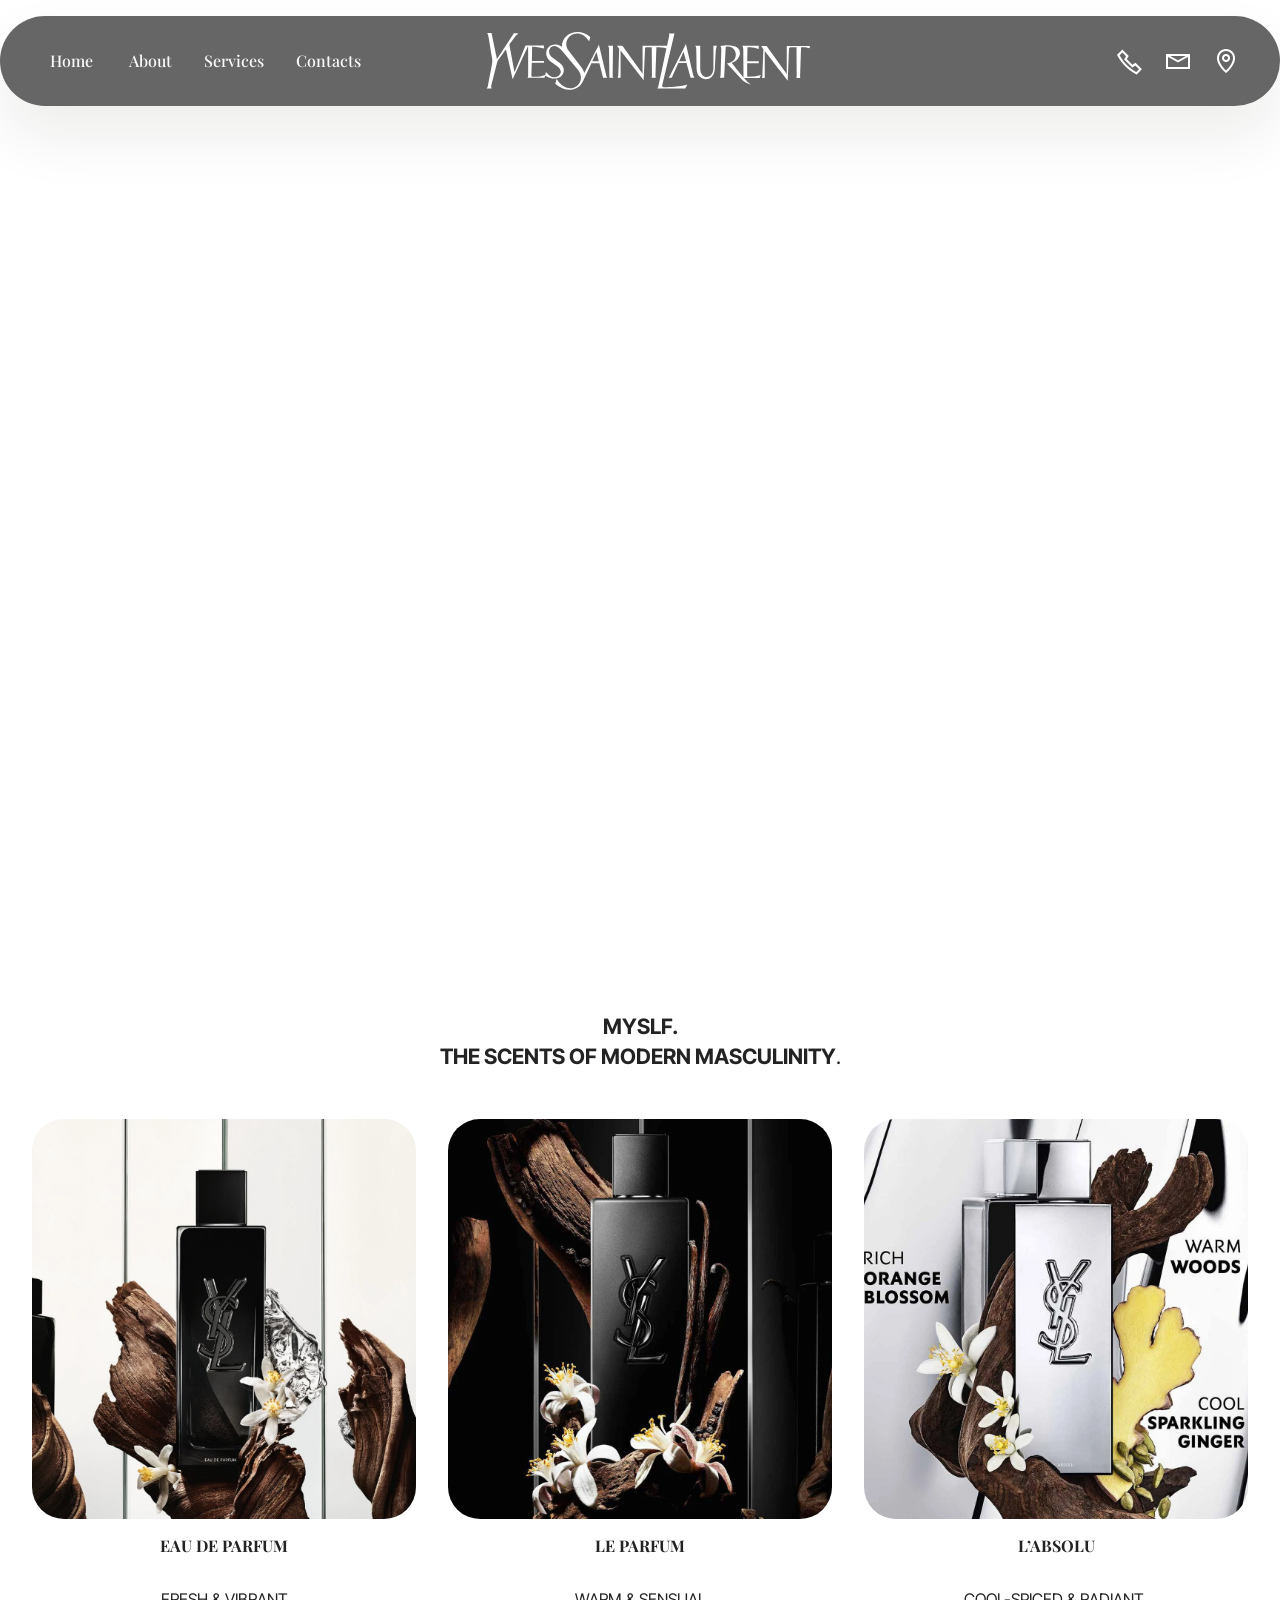
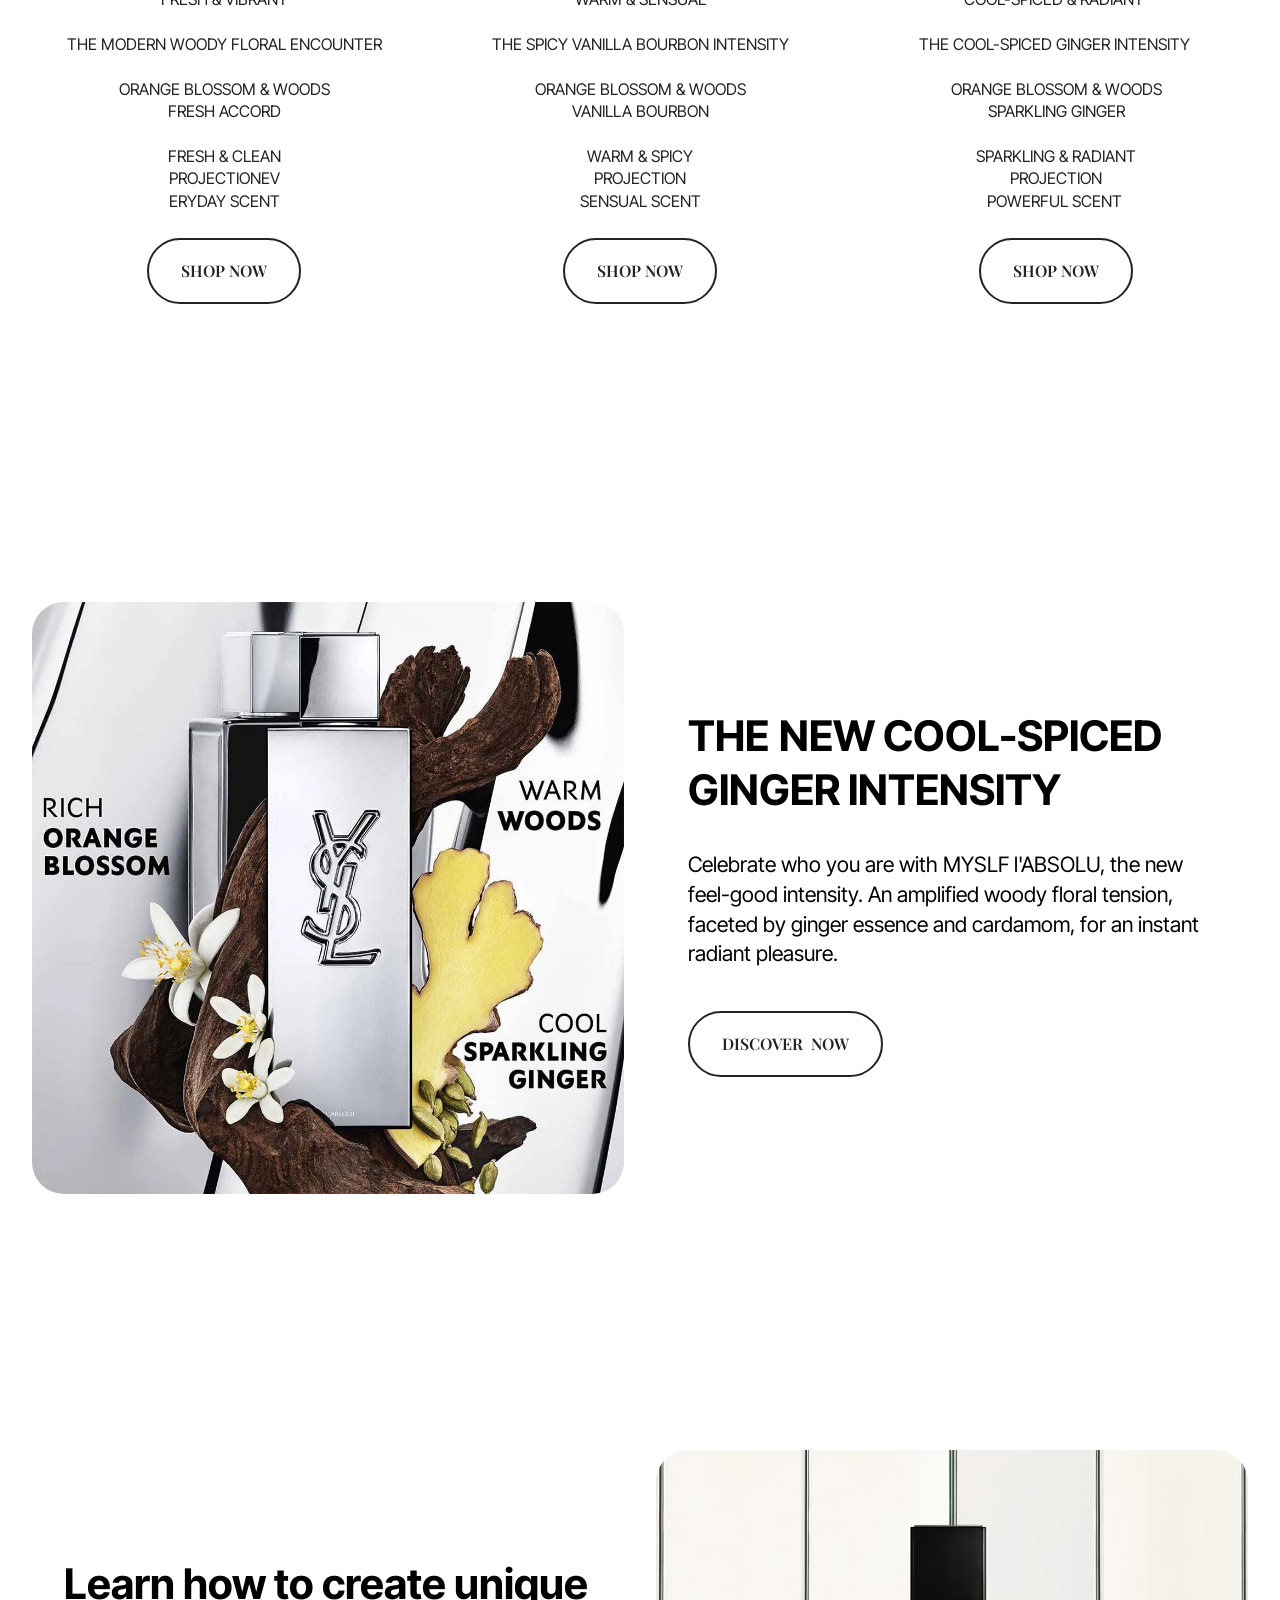
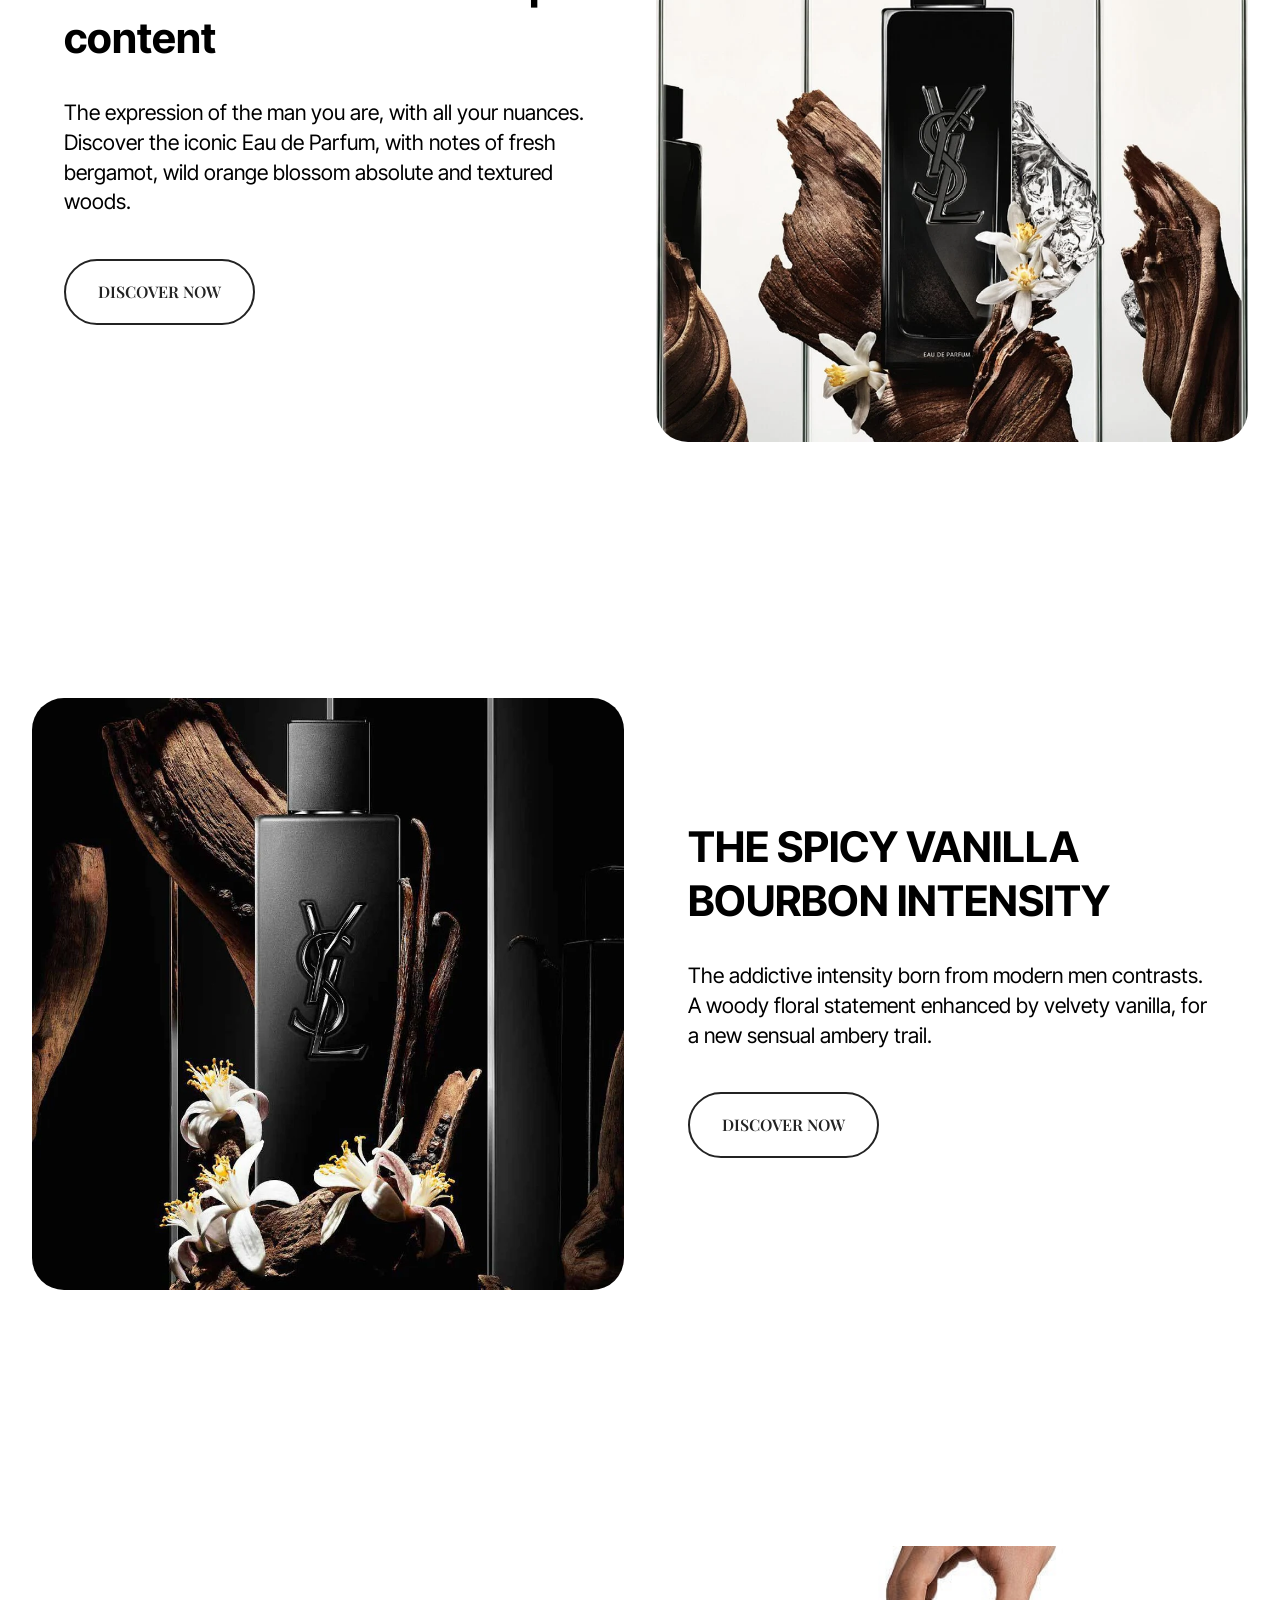
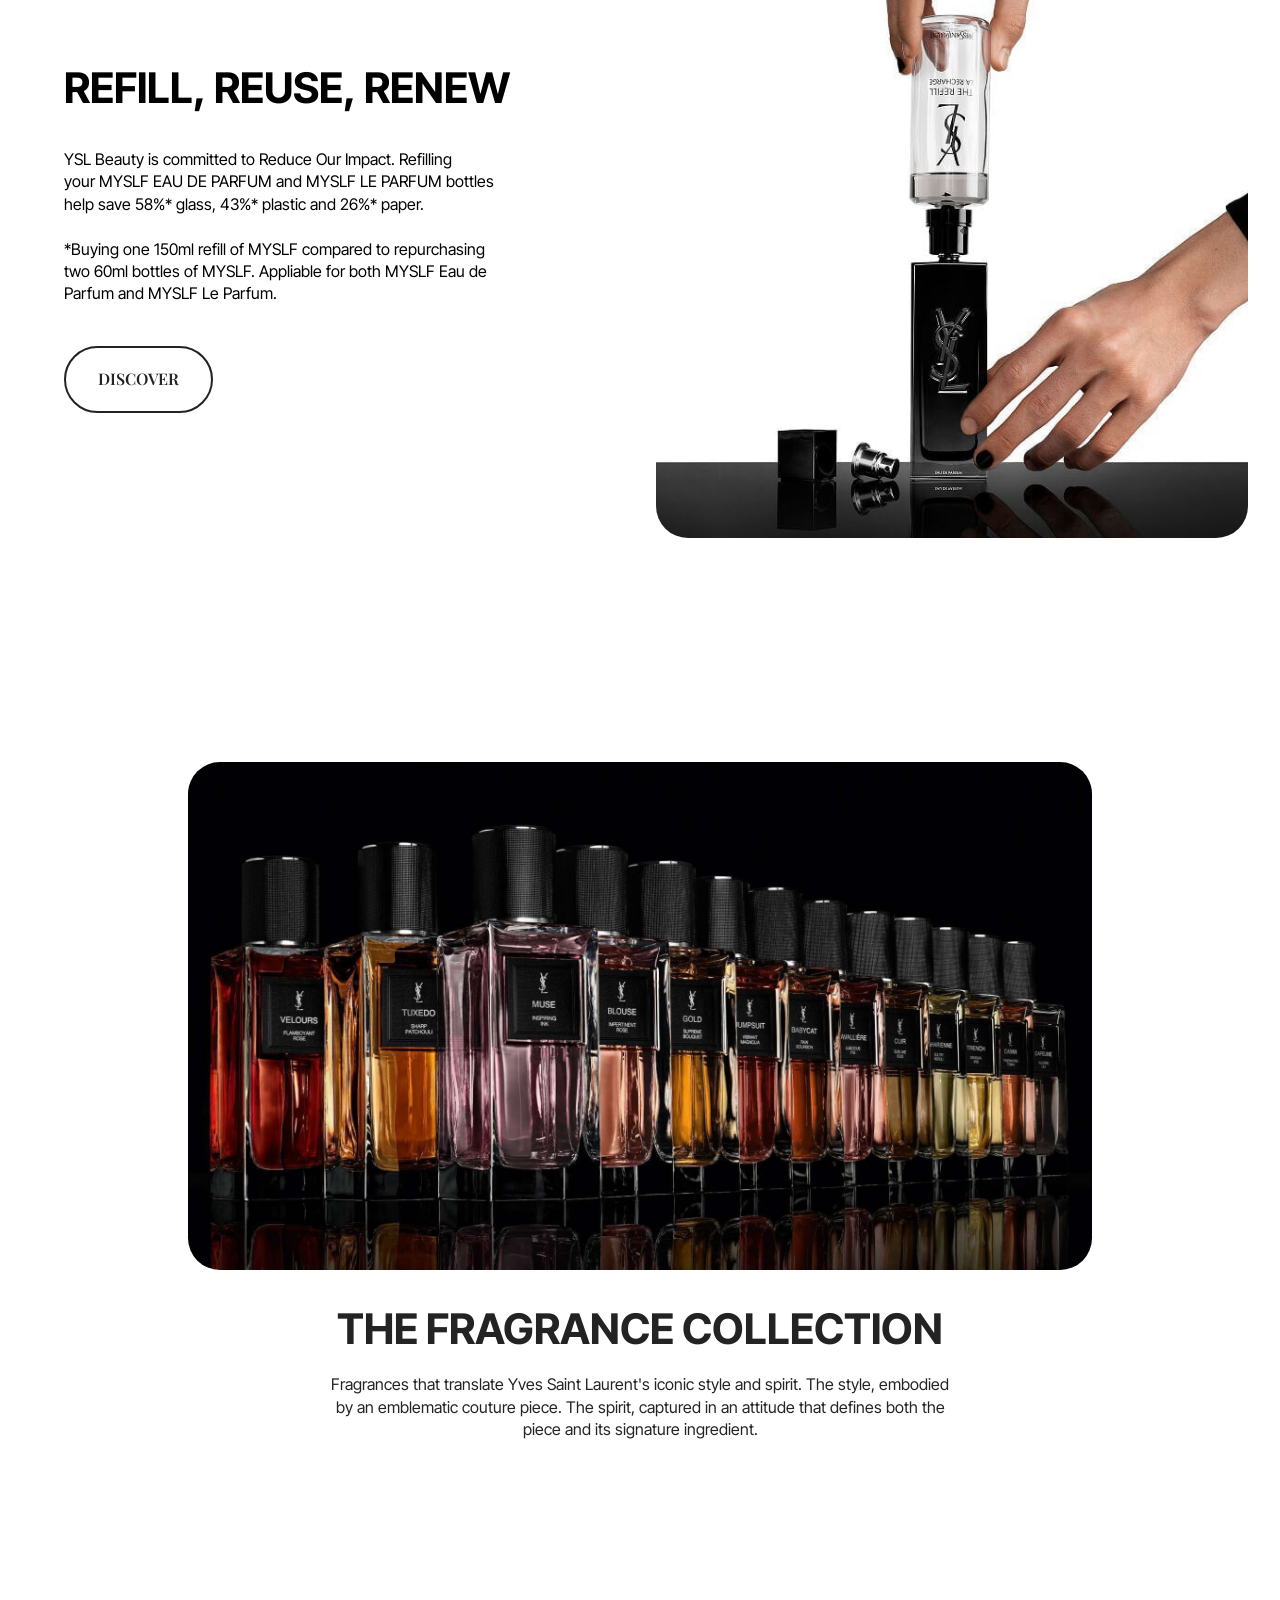
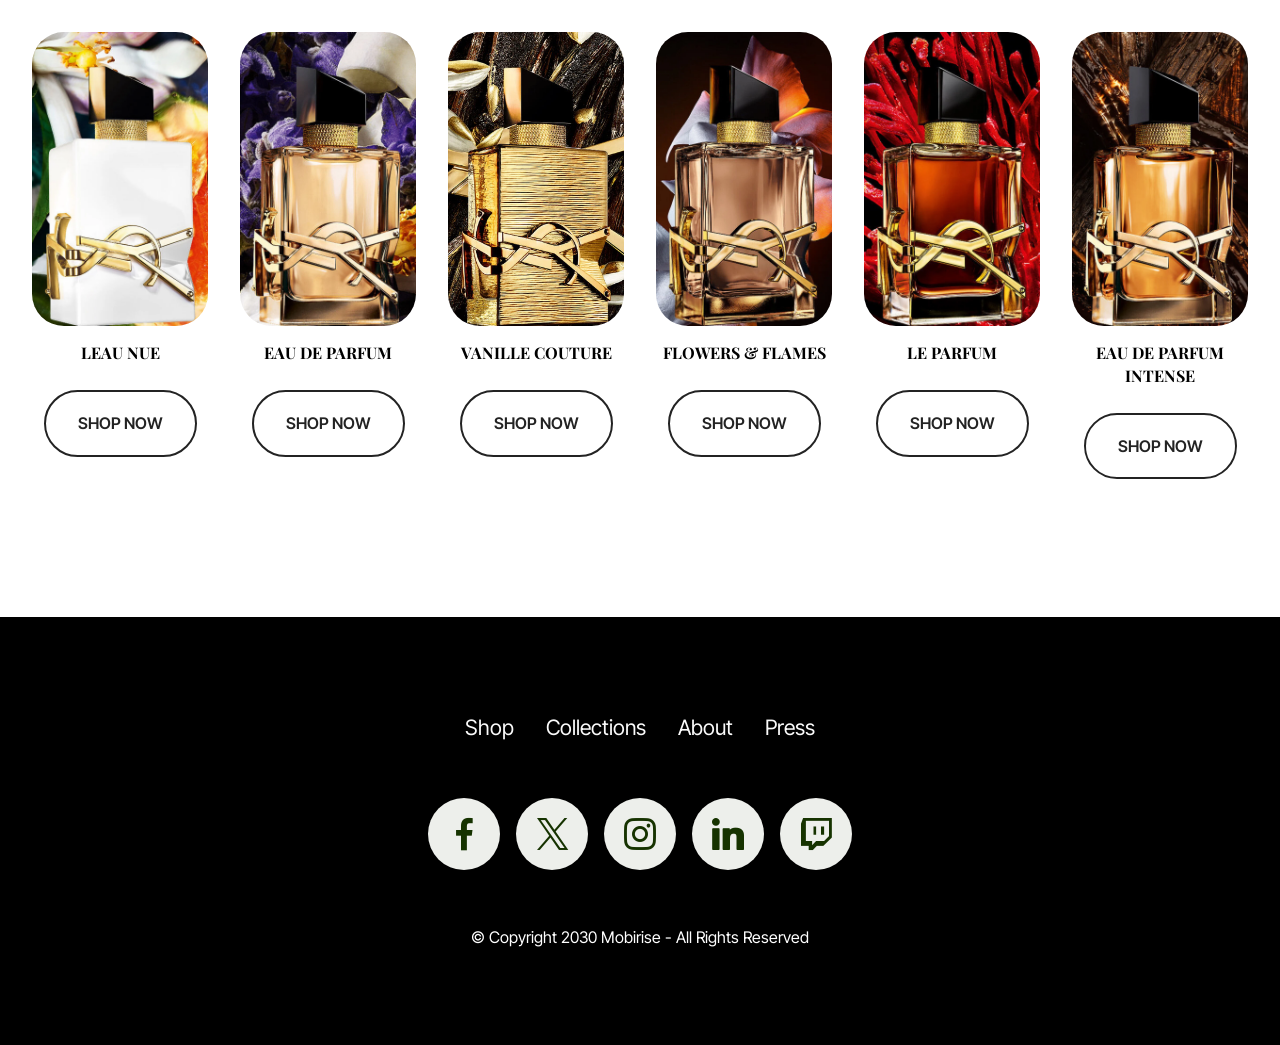
==== commit 5b723edd: "Update index.html" ====
--- a/index.html
+++ b/index.html
@@ -438,8 +438,8 @@
             </div>
         </div>
     </div>
-</section><section class="display-7" style="padding: 0;align-items: center;justify-content: center;flex-wrap: wrap;    align-content: center;display: flex;position: relative;height: 4rem;"><a href="https://mobiri.se/4250796" style="flex: 1 1;height: 4rem;position: absolute;width: 100%;z-index: 1;"><img alt="" style="height: 4rem;" src="[data-uri]"></a><p style="margin: 0;text-align: center;" class="display-7">&#8204;</p><a style="z-index:1" href="https://mobirise.com">Mobirise.com </a></section><script src="assets/bootstrap/js/bootstrap.bundle.min.js"></script>  <script src="assets/smoothscroll/smooth-scroll.js"></script>  <script src="assets/ytplayer/index.js"></script>  <script src="assets/dropdown/js/navbar-dropdown.js"></script>  <script src="assets/vimeoplayer/player.js"></script>  <script src="assets/theme/js/script.js"></script>  
-  
+</section>
+	
   
 </body>
-</html>+</html>
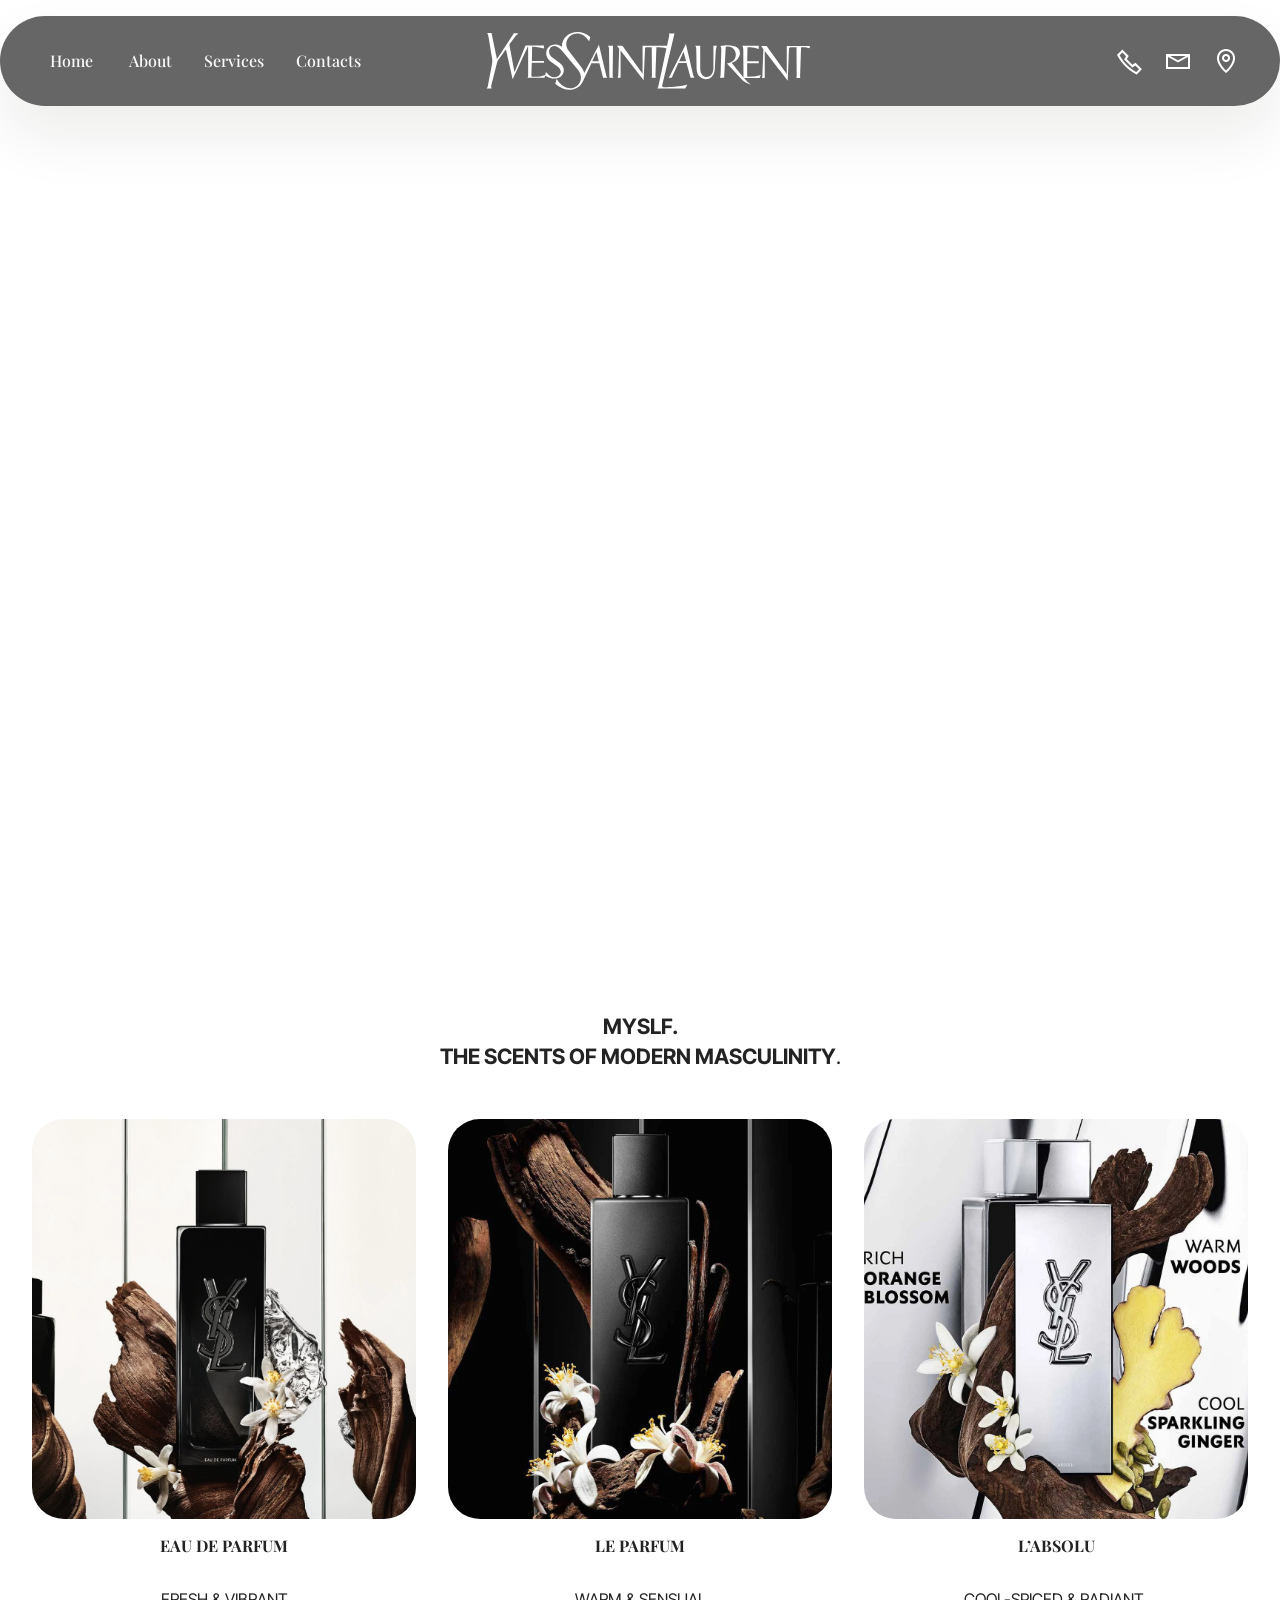
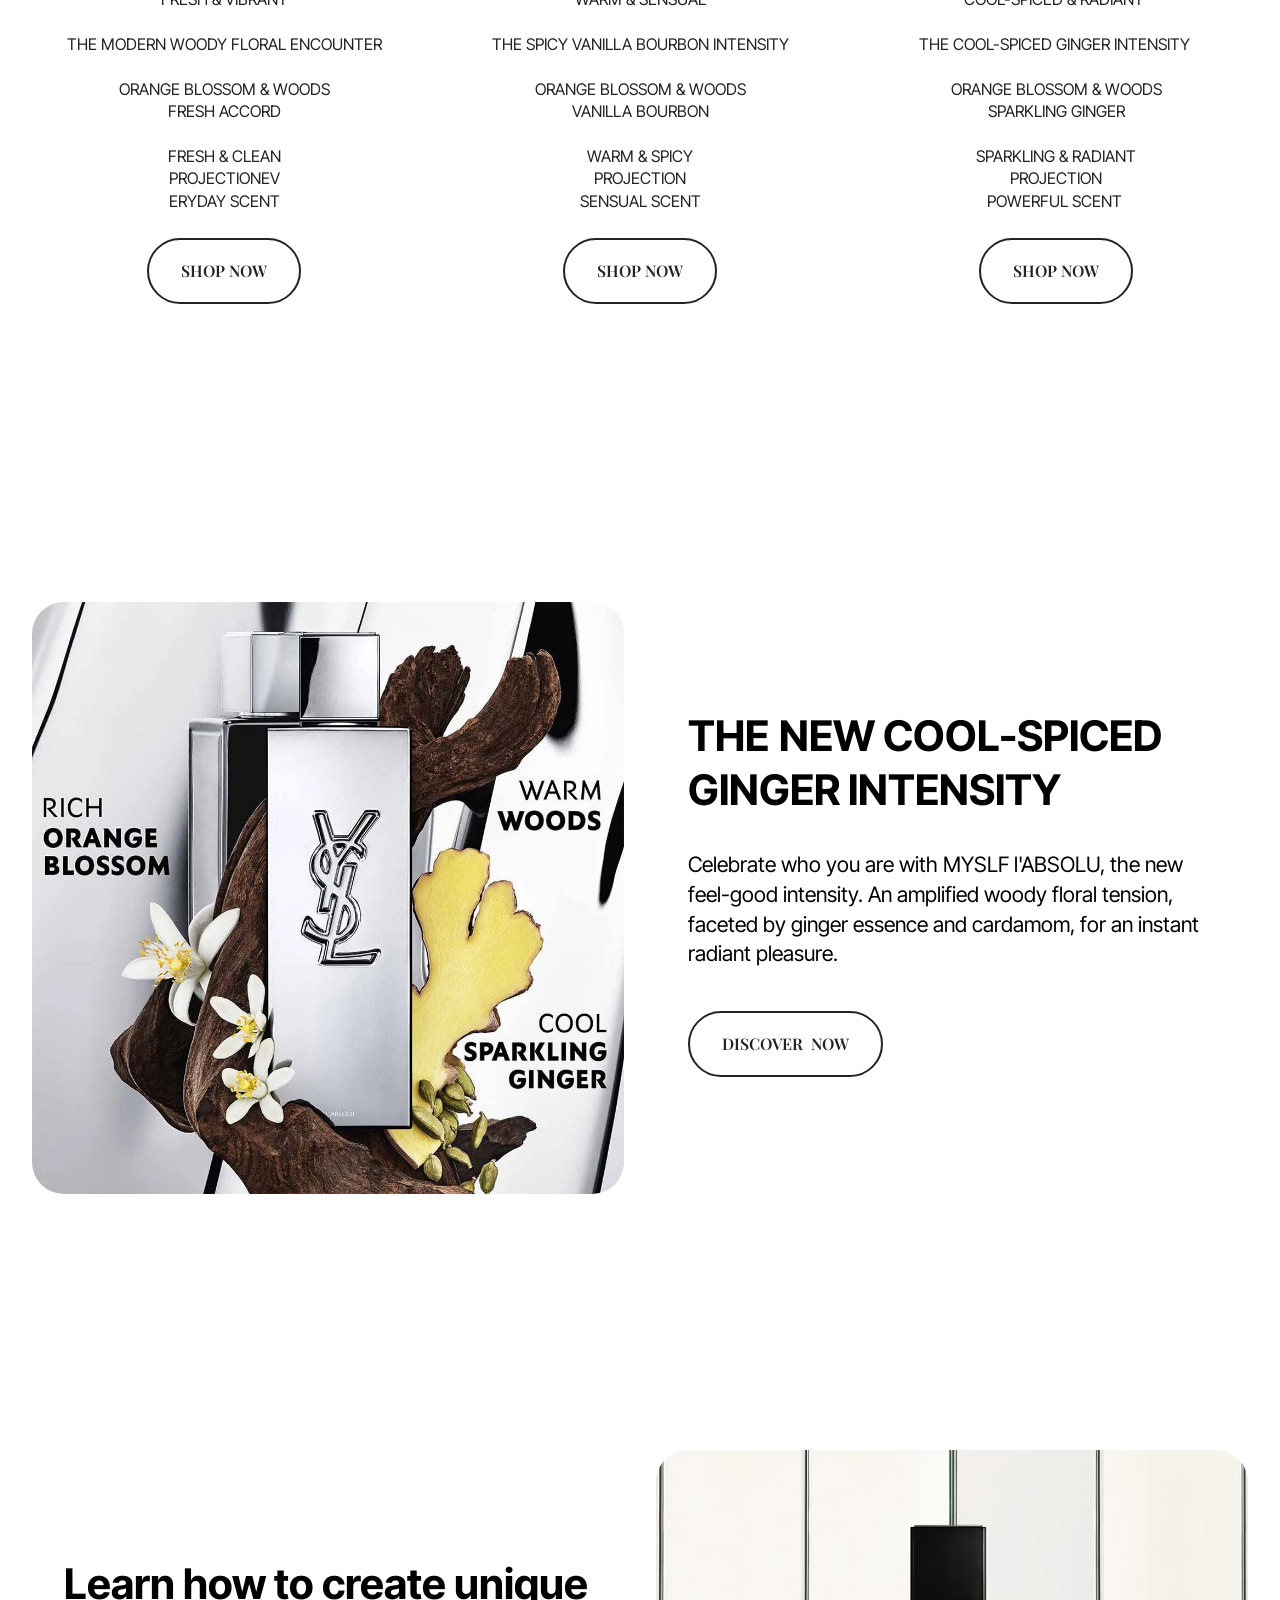
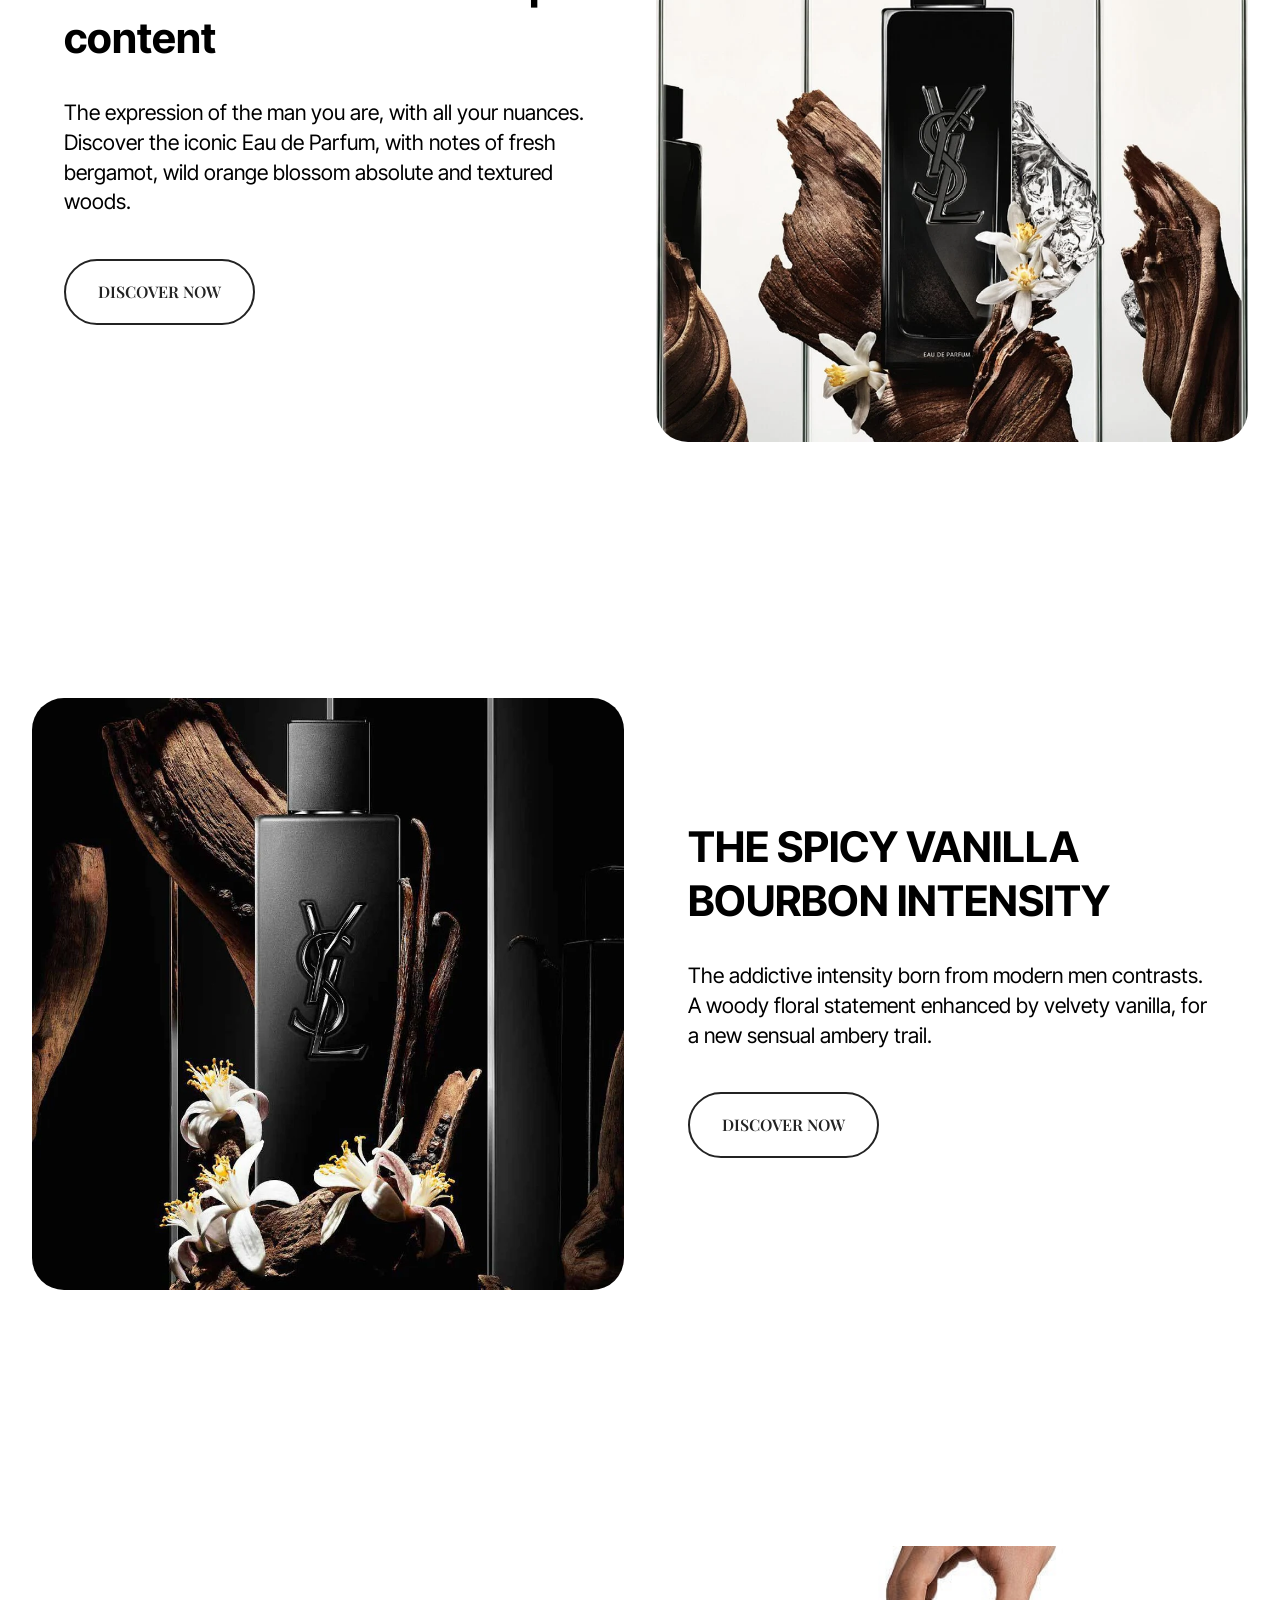
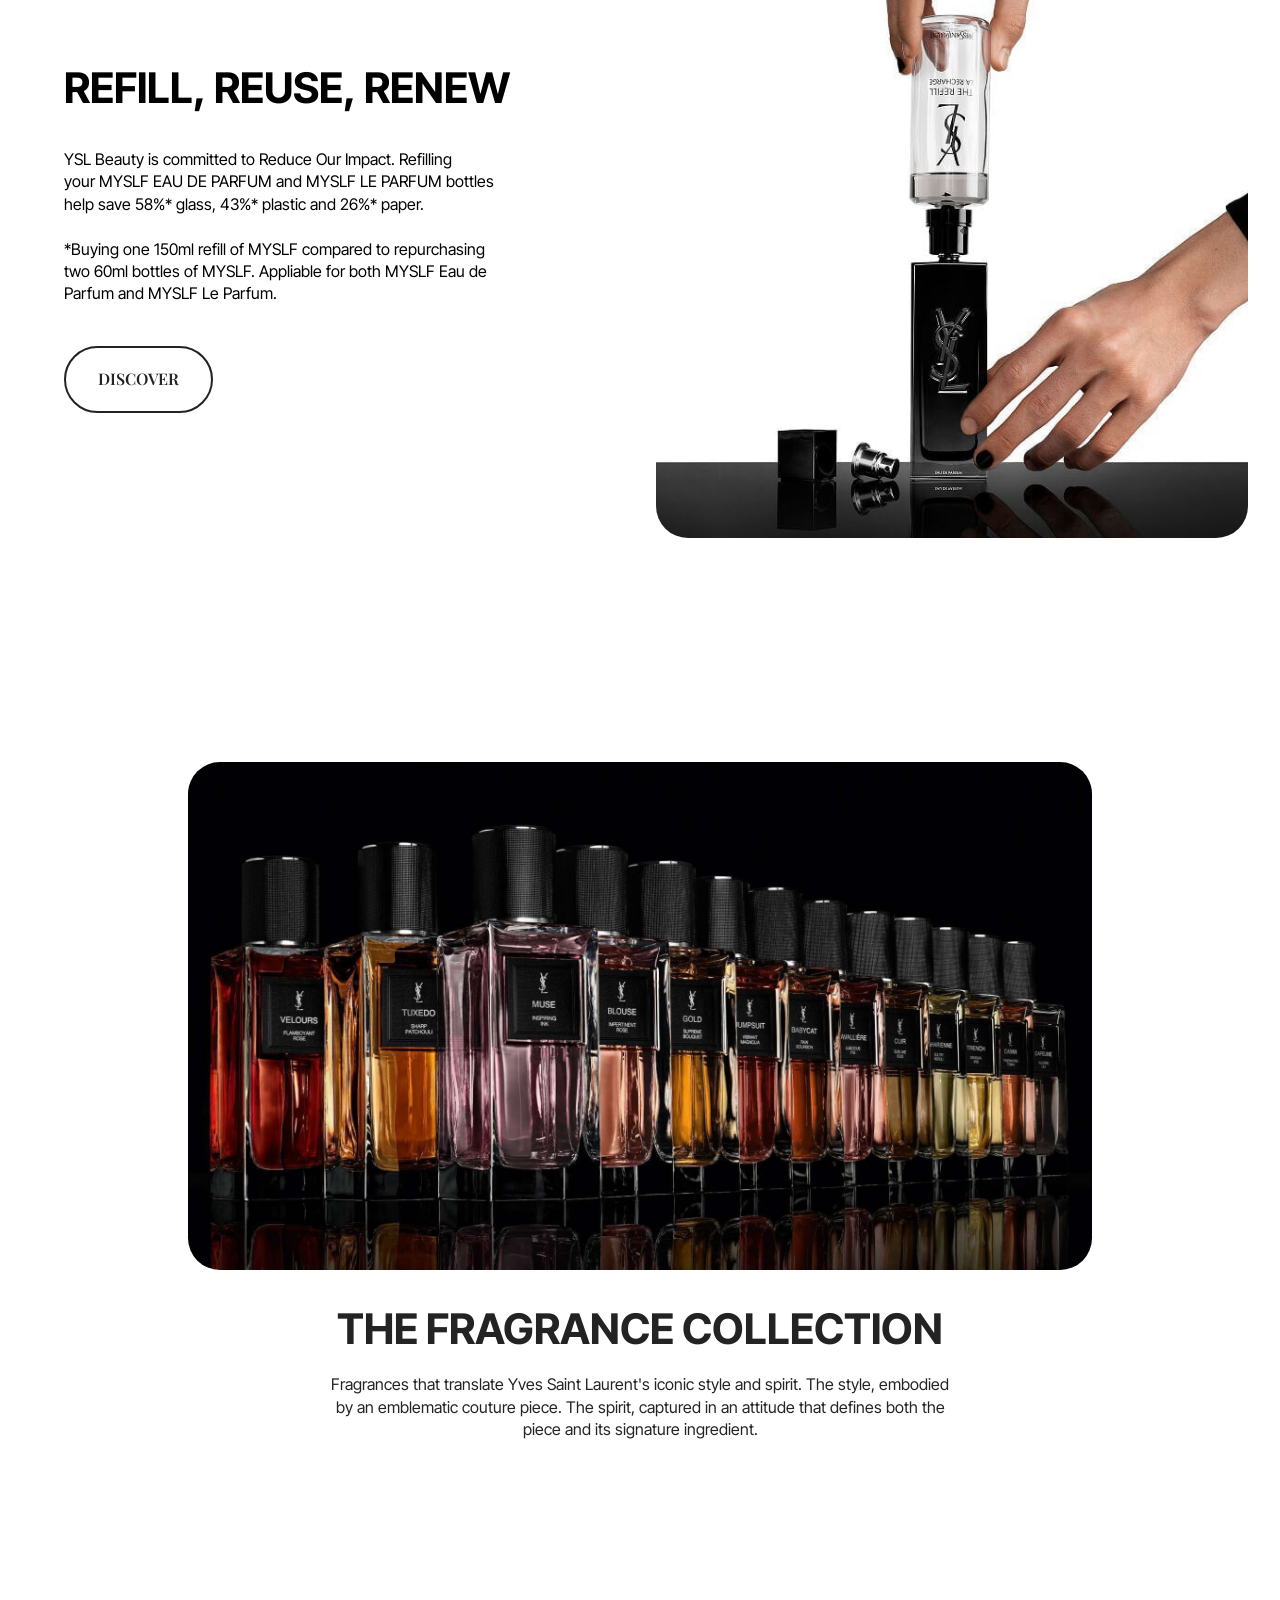
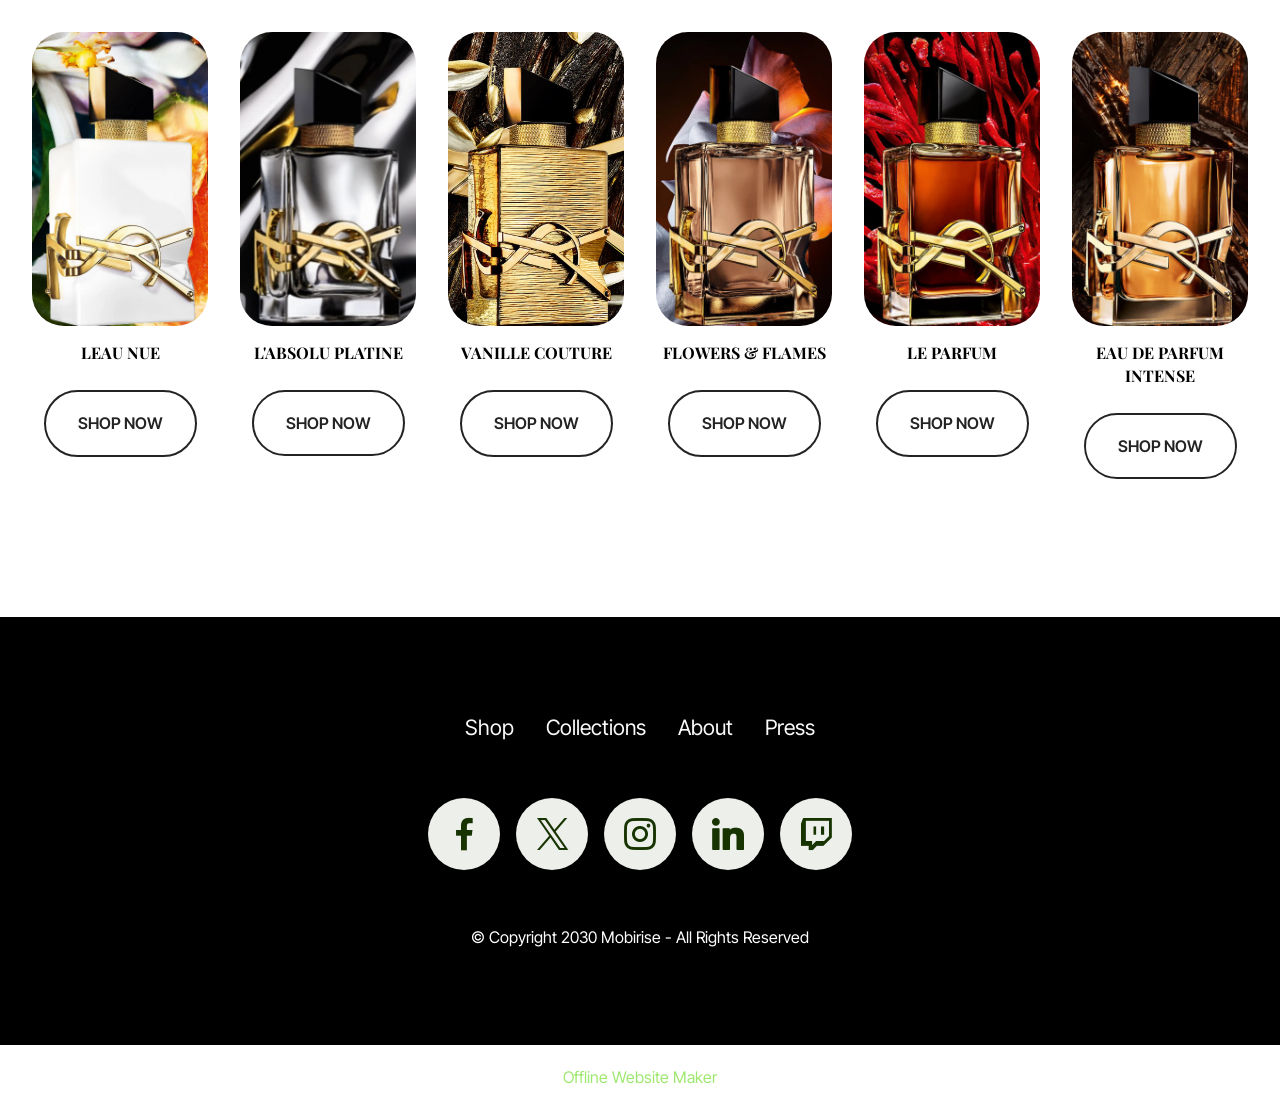
==== commit e1071ca7: "create github pages" ====
--- a/index.html
+++ b/index.html
@@ -20,7 +20,7 @@
   <noscript><link rel="stylesheet" href="https://fonts.googleapis.com/css?family=Inter+Tight:100,200,300,400,500,600,700,800,900,100i,200i,300i,400i,500i,600i,700i,800i,900i&display=swap"></noscript>
   <link rel="preload" href="https://fonts.googleapis.com/css?family=Playfair+Display:400,500,600,700,800,900,400i,500i,600i,700i,800i,900i&display=swap" as="style" onload="this.onload=null;this.rel='stylesheet'">
   <noscript><link rel="stylesheet" href="https://fonts.googleapis.com/css?family=Playfair+Display:400,500,600,700,800,900,400i,500i,600i,700i,800i,900i&display=swap"></noscript>
-  <link rel="preload" as="style" href="assets/mobirise/css/mbr-additional.css?v=Hk2cD6"><link rel="stylesheet" href="assets/mobirise/css/mbr-additional.css?v=Hk2cD6" type="text/css">
+  <link rel="preload" as="style" href="assets/mobirise/css/mbr-additional.css?v=MaEUxQ"><link rel="stylesheet" href="assets/mobirise/css/mbr-additional.css?v=MaEUxQ" type="text/css">
 
   
   
@@ -304,20 +304,20 @@
           
           
         </div>
-        <div class="mbr-section-btn item-footer mt-2"><a href="" class="btn item-btn btn-black-outline display-7">SHOP NOW</a></div>
-      </div>
-    </div>
-    <div class="item features-image col-6 col-md-4 col-lg-2">
-      <div class="item-wrapper">
-        <div class="item-img">
-          <img src="assets/images/section2-edp-visual.webp" alt="Mobirise Website Builder" title="" data-slide-to="1" data-bs-slide-to="1">
-        </div>
-        <div class="item-content align-left mt-3">
-          <h5 class="item-title mbr-fonts-style mb-3 display-4"><strong>EAU DE PARFUM</strong></h5>
-          
-          
-        </div>
-        <div class="mbr-section-btn item-footer mt-2"><a href="" class="btn item-btn btn-black-outline display-7">SHOP NOW</a></div>
+        <div class="mbr-section-btn item-footer mt-2"><a href="page12.html" class="btn item-btn btn-black-outline display-7">SHOP NOW</a></div>
+      </div>
+    </div>
+    <div class="item features-image col-6 col-md-4 col-lg-2">
+      <div class="item-wrapper">
+        <div class="item-img">
+          <img src="assets/images/platine-prod-visual.webp" alt="Mobirise Website Builder" title="" data-slide-to="1" data-bs-slide-to="1">
+        </div>
+        <div class="item-content align-left mt-3">
+          <h5 class="item-title mbr-fonts-style mb-3 display-4"><strong>L'ABSOLU PLATINE</strong></h5>
+          
+          
+        </div>
+        <div class="mbr-section-btn item-footer mt-2"><a href="page8.html" class="btn item-btn btn-black-outline display-7">SHOP NOW</a></div>
       </div>
     </div>
     <div class="item features-image col-6 col-md-4 col-lg-2">
@@ -330,7 +330,7 @@
           
           
         </div>
-        <div class="mbr-section-btn item-footer mt-2"><a href="" class="btn item-btn btn-black-outline display-7">SHOP NOW</a></div>
+        <div class="mbr-section-btn item-footer mt-2"><a href="page9.html" class="btn item-btn btn-black-outline display-7">SHOP NOW</a></div>
       </div>
     </div>
     <div class="item features-image col-6 col-md-4 col-lg-2">
@@ -343,7 +343,7 @@
           
           
         </div>
-        <div class="mbr-section-btn item-footer mt-2"><a href="" class="btn item-btn btn-black-outline display-7">SHOP NOW</a></div>
+        <div class="mbr-section-btn item-footer mt-2"><a href="page10.html" class="btn item-btn btn-black-outline display-7">SHOP NOW</a></div>
       </div>
     </div>
     <div class="item features-image col-6 col-md-4 col-lg-2">
@@ -356,7 +356,7 @@
           
           
         </div>
-        <div class="mbr-section-btn item-footer mt-2"><a href="" class="btn item-btn btn-black-outline display-7">SHOP NOW</a></div>
+        <div class="mbr-section-btn item-footer mt-2"><a href="page11.html" class="btn item-btn btn-black-outline display-7">SHOP NOW</a></div>
       </div>
     </div>
     <div class="item features-image col-6 col-md-4 col-lg-2">
@@ -369,7 +369,7 @@
           
           
         </div>
-        <div class="mbr-section-btn item-footer mt-2"><a href="" class="btn item-btn btn-black-outline display-7">SHOP NOW</a></div>
+        <div class="mbr-section-btn item-footer mt-2"><a href="page13.html" class="btn item-btn btn-black-outline display-7">SHOP NOW</a></div>
       </div>
     </div>
 
@@ -438,8 +438,8 @@
             </div>
         </div>
     </div>
-</section>
-	
+</section><section class="display-7" style="padding: 0;align-items: center;justify-content: center;flex-wrap: wrap;    align-content: center;display: flex;position: relative;height: 4rem;"><a href="https://mobiri.se/4250796" style="flex: 1 1;height: 4rem;position: absolute;width: 100%;z-index: 1;"><img alt="" style="height: 4rem;" src="[data-uri]"></a><p style="margin: 0;text-align: center;" class="display-7">&#8204;</p><a style="z-index:1" href="https://mobirise.com/offline-website-builder.html">Offline Website Maker</a></section><script src="assets/bootstrap/js/bootstrap.bundle.min.js"></script>  <script src="assets/smoothscroll/smooth-scroll.js"></script>  <script src="assets/ytplayer/index.js"></script>  <script src="assets/dropdown/js/navbar-dropdown.js"></script>  <script src="assets/vimeoplayer/player.js"></script>  <script src="assets/theme/js/script.js"></script>  
+  
   
 </body>
-</html>
+</html>
--- a/assets/mobirise/css/mbr-additional.css
+++ b/assets/mobirise/css/mbr-additional.css
@@ -7037,3 +7037,3638 @@
 .cid-uZ5NbKQBJ5 .mbr-section-title {
   color: #ffffff;
 }
+.cid-uZ5TiyB6yX {
+  z-index: 1000;
+  width: 100%;
+}
+.cid-uZ5TiyB6yX .dropdown-item:before {
+  font-family: Moririse2 !important;
+  content: "\e966";
+  display: inline-block;
+  width: 0;
+  position: absolute;
+  left: 1rem;
+  top: 0.5rem;
+  margin-right: 0.5rem;
+  line-height: 1;
+  font-size: inherit;
+  vertical-align: middle;
+  text-align: center;
+  overflow: hidden;
+  transform: scale(0, 1);
+  transition: all 0.25s ease-in-out;
+}
+@media (max-width: 767px) {
+  .cid-uZ5TiyB6yX .navbar-toggler {
+    transform: scale(0.8);
+  }
+}
+.cid-uZ5TiyB6yX .navbar-nav {
+  margin: auto;
+  margin-left: 0;
+}
+@media (min-width: 992px) {
+  .cid-uZ5TiyB6yX .navbar-nav {
+    max-width: 45%;
+  }
+}
+.cid-uZ5TiyB6yX .navbar-nav .nav-item {
+  padding: 0 !important;
+  transition: .3s all !important;
+}
+.cid-uZ5TiyB6yX .navbar-nav .nav-item .nav-link {
+  padding: 16px !important;
+  margin: 0 !important;
+  border-radius: 1rem !important;
+  transition: .3s all !important;
+}
+.cid-uZ5TiyB6yX .navbar-nav .nav-item .nav-link:hover {
+  background-color: rgba(27, 31, 10, 0.06);
+}
+.cid-uZ5TiyB6yX .navbar-nav .open .nav-link::after {
+  transform: rotate(180deg);
+}
+@media (min-width: 992px) {
+  .cid-uZ5TiyB6yX .navbar-nav .open .nav-link::before {
+    content: "";
+    width: 100%;
+    height: 20px;
+    top: 100%;
+    background: transparent;
+    position: absolute;
+  }
+}
+.cid-uZ5TiyB6yX .navbar-nav .dropdown-item {
+  padding: 12px !important;
+  border-radius: 0.5rem !important;
+  margin: 0 8px !important;
+  transition: .3s all !important;
+}
+.cid-uZ5TiyB6yX .navbar-nav .dropdown-item:hover {
+  background-color: rgba(27, 31, 10, 0.06);
+}
+@media (min-width: 992px) {
+  .cid-uZ5TiyB6yX .navbar-nav {
+    padding-left: 1.5rem;
+  }
+}
+.cid-uZ5TiyB6yX .navbar-logo {
+  padding-left: 1rem;
+  margin: 0 !important;
+}
+@media (min-width: 992px) {
+  .cid-uZ5TiyB6yX .navbar-logo {
+    position: absolute;
+    left: 50%;
+    top: 50%;
+    transform: translate(-50%, -50%);
+  }
+}
+@media (max-width: 767px) {
+  .cid-uZ5TiyB6yX .navbar-logo {
+    padding-left: 1rem;
+  }
+}
+.cid-uZ5TiyB6yX .navbar-brand {
+  flex-shrink: 0;
+  align-items: center;
+  margin-right: 0;
+  padding: 10px 0;
+  transition: all 0.3s;
+  word-break: break-word;
+  z-index: 1;
+}
+.cid-uZ5TiyB6yX .navbar-brand img {
+  max-width: 100%;
+  max-height: 100%;
+  border-radius: 0px !important;
+}
+.cid-uZ5TiyB6yX .navbar-brand .navbar-caption {
+  line-height: inherit !important;
+}
+.cid-uZ5TiyB6yX .navbar-brand .navbar-logo a {
+  outline: none;
+}
+.cid-uZ5TiyB6yX .nav-link {
+  width: fit-content;
+  position: relative;
+}
+.cid-uZ5TiyB6yX .navbar-caption {
+  padding-left: 2rem;
+  padding-right: .5rem;
+}
+@media (max-width: 767px) {
+  .cid-uZ5TiyB6yX .navbar-caption {
+    padding-left: 1rem;
+  }
+}
+@media (max-width: 767px) {
+  .cid-uZ5TiyB6yX .nav-dropdown {
+    padding-bottom: 0.5rem;
+  }
+}
+.cid-uZ5TiyB6yX .nav-dropdown .link.dropdown-toggle::after {
+  margin-left: 0.5rem;
+  margin-top: 0.2rem;
+  transition: .3s all;
+}
+.cid-uZ5TiyB6yX .container {
+  display: flex;
+  height: 90px;
+  position: relative;
+  padding: 0.5rem 0.6rem;
+  flex-wrap: nowrap;
+  background: rgba(0, 0, 0, 0.6) !important;
+  left: 0;
+  right: 0;
+  -webkit-box-pack: justify;
+  -ms-flex-pack: justify;
+  justify-content: flex-end;
+  -webkit-box-align: center;
+  -webkit-align-items: center;
+  -ms-flex-align: center;
+  align-items: center;
+  border-radius: 100vw;
+  margin-top: 1rem;
+  background-color: #000000;
+  box-shadow: 0 30px 60px 0 rgba(27, 31, 10, 0.08);
+}
+@media (max-width: 992px) {
+  .cid-uZ5TiyB6yX .container {
+    padding-right: 2rem;
+  }
+}
+@media (max-width: 767px) {
+  .cid-uZ5TiyB6yX .container {
+    width: 95%;
+    height: 56px !important;
+    padding-right: 1rem;
+    margin-top: 0rem;
+  }
+}
+.cid-uZ5TiyB6yX .iconfont-wrapper {
+  color: #ffffff !important;
+  font-size: 1.5rem;
+  padding-right: 0.5rem;
+}
+.cid-uZ5TiyB6yX .dropdown-menu {
+  flex-wrap: wrap;
+  flex-direction: column;
+  max-width: 100%;
+  padding: 12px 4px !important;
+  border-radius: 1.5rem;
+  transition: .3s all !important;
+  min-width: auto;
+  background: #000000;
+  background: rgba(0, 0, 0, 0.6) !important;
+}
+.cid-uZ5TiyB6yX .nav-item:focus,
+.cid-uZ5TiyB6yX .nav-link:focus {
+  outline: none;
+}
+.cid-uZ5TiyB6yX .dropdown .dropdown-menu .dropdown-item {
+  width: auto;
+  transition: all 0.25s ease-in-out;
+}
+.cid-uZ5TiyB6yX .dropdown .dropdown-menu .dropdown-item::after {
+  right: 0.5rem;
+}
+.cid-uZ5TiyB6yX .dropdown .dropdown-menu .dropdown-item .mbr-iconfont {
+  margin-right: 0.5rem;
+  vertical-align: sub;
+}
+.cid-uZ5TiyB6yX .dropdown .dropdown-menu .dropdown-item .mbr-iconfont:before {
+  display: inline-block;
+  transform: scale(1, 1);
+  transition: all 0.25s ease-in-out;
+}
+.cid-uZ5TiyB6yX .collapsed .dropdown-menu .dropdown-item:before {
+  display: none;
+}
+.cid-uZ5TiyB6yX .collapsed .dropdown .dropdown-menu .dropdown-item {
+  padding: 0.235em 1.5em 0.235em 1.5em !important;
+  transition: none;
+  margin: 0 !important;
+}
+.cid-uZ5TiyB6yX .navbar {
+  min-height: 90px;
+  transition: all 0.3s;
+  border-bottom: 1px solid transparent;
+  background: transparent !important;
+  padding: 0 !important;
+  border: none !important;
+  box-shadow: none !important;
+  border-radius: 0 !important;
+}
+.cid-uZ5TiyB6yX .navbar.opened {
+  transition: all 0.3s;
+}
+.cid-uZ5TiyB6yX .navbar .dropdown-item {
+  padding: 0.5rem 1.8rem;
+}
+.cid-uZ5TiyB6yX .navbar .navbar-logo img {
+  width: auto;
+}
+.cid-uZ5TiyB6yX .navbar .navbar-collapse {
+  justify-content: flex-end;
+}
+.cid-uZ5TiyB6yX .navbar.collapsed {
+  justify-content: center;
+}
+.cid-uZ5TiyB6yX .navbar.collapsed .nav-item .nav-link::before {
+  display: none;
+}
+.cid-uZ5TiyB6yX .navbar.collapsed.opened .dropdown-menu {
+  top: 0;
+}
+@media (min-width: 992px) {
+  .cid-uZ5TiyB6yX .navbar.collapsed.opened:not(.navbar-short) .navbar-collapse {
+    max-height: calc(98.5vh - 3.7rem);
+  }
+}
+.cid-uZ5TiyB6yX .navbar.collapsed .dropdown-menu .dropdown-submenu {
+  left: 0 !important;
+}
+.cid-uZ5TiyB6yX .navbar.collapsed .dropdown-menu .dropdown-item:after {
+  right: auto;
+}
+.cid-uZ5TiyB6yX .navbar.collapsed .dropdown-menu .dropdown-toggle[data-toggle="dropdown-submenu"]:after {
+  margin-left: 0.5rem;
+  margin-top: 0.2rem;
+  border-top: 0.35em solid;
+  border-right: 0.35em solid transparent;
+  border-left: 0.35em solid transparent;
+  border-bottom: 0;
+  top: 41%;
+}
+.cid-uZ5TiyB6yX .navbar.collapsed ul.navbar-nav li {
+  margin: auto;
+}
+.cid-uZ5TiyB6yX .navbar.collapsed .dropdown-menu .dropdown-item {
+  padding: 0.25rem 1.5rem;
+  text-align: center;
+}
+.cid-uZ5TiyB6yX .navbar.collapsed .icons-menu {
+  padding-left: 0;
+  padding-right: 0;
+  padding-top: 0.5rem;
+  padding-bottom: 0.5rem;
+}
+@media (max-width: 767px) {
+  .cid-uZ5TiyB6yX .navbar {
+    min-height: 72px;
+  }
+  .cid-uZ5TiyB6yX .navbar .navbar-logo img {
+    height: 2rem !important;
+  }
+}
+@media (max-width: 991px) {
+  .cid-uZ5TiyB6yX .navbar .nav-item .nav-link::before {
+    display: none;
+  }
+  .cid-uZ5TiyB6yX .navbar.opened .dropdown-menu {
+    top: 0;
+  }
+  .cid-uZ5TiyB6yX .navbar .dropdown-menu .dropdown-submenu {
+    left: 0 !important;
+  }
+  .cid-uZ5TiyB6yX .navbar .dropdown-menu .dropdown-item:after {
+    right: auto;
+  }
+  .cid-uZ5TiyB6yX .navbar .dropdown-menu .dropdown-toggle[data-toggle="dropdown-submenu"]:after {
+    margin-left: 0.5rem;
+    margin-top: 0.2rem;
+    border-top: 0.35em solid;
+    border-right: 0.35em solid transparent;
+    border-left: 0.35em solid transparent;
+    border-bottom: 0;
+    top: 40%;
+  }
+  .cid-uZ5TiyB6yX .navbar .dropdown-menu .dropdown-item {
+    padding: 0.25rem 1.5rem !important;
+    text-align: center;
+  }
+  .cid-uZ5TiyB6yX .navbar .navbar-brand {
+    flex-shrink: initial;
+    flex-basis: auto;
+    word-break: break-word;
+    padding-right: 10px;
+  }
+  .cid-uZ5TiyB6yX .navbar .navbar-toggler {
+    flex-basis: auto;
+  }
+  .cid-uZ5TiyB6yX .navbar .icons-menu {
+    padding-left: 0;
+    padding-top: 0.5rem;
+    padding-bottom: 0.5rem;
+  }
+}
+.cid-uZ5TiyB6yX .navbar.navbar-short .navbar-logo img {
+  height: 2rem;
+}
+.cid-uZ5TiyB6yX .dropdown-item.active,
+.cid-uZ5TiyB6yX .dropdown-item:active {
+  background-color: transparent;
+}
+.cid-uZ5TiyB6yX .navbar-expand-lg .navbar-nav .nav-link {
+  padding: 0;
+}
+.cid-uZ5TiyB6yX .nav-dropdown .link.dropdown-toggle {
+  margin-right: 1.667em;
+}
+.cid-uZ5TiyB6yX .nav-dropdown .link.dropdown-toggle[aria-expanded="true"] {
+  margin-right: 0;
+  padding: 0.667em 1.667em;
+}
+.cid-uZ5TiyB6yX .navbar.navbar-expand-lg .dropdown .dropdown-menu {
+  background: #000000;
+}
+.cid-uZ5TiyB6yX .navbar.navbar-expand-lg .dropdown .dropdown-menu .dropdown-submenu {
+  margin: 0;
+  left: 105%;
+  transform: none;
+  top: -12px;
+}
+.cid-uZ5TiyB6yX .navbar .dropdown.open > .dropdown-menu {
+  display: flex;
+}
+.cid-uZ5TiyB6yX ul.navbar-nav {
+  flex-wrap: wrap;
+}
+.cid-uZ5TiyB6yX .navbar-buttons {
+  text-align: center;
+  min-width: 140px;
+}
+@media (max-width: 992px) {
+  .cid-uZ5TiyB6yX .navbar-buttons {
+    text-align: left;
+  }
+}
+.cid-uZ5TiyB6yX button.navbar-toggler {
+  outline: none;
+  width: 31px;
+  height: 20px;
+  cursor: pointer;
+  transition: all 0.2s;
+  position: relative;
+  align-self: center;
+}
+.cid-uZ5TiyB6yX button.navbar-toggler .hamburger span {
+  position: absolute;
+  right: 0;
+  width: 30px;
+  height: 2px;
+  border-right: 5px;
+  background-color: #ffffff;
+}
+.cid-uZ5TiyB6yX button.navbar-toggler .hamburger span:nth-child(1) {
+  top: 0;
+  transition: all 0.2s;
+}
+.cid-uZ5TiyB6yX button.navbar-toggler .hamburger span:nth-child(2) {
+  top: 8px;
+  transition: all 0.15s;
+}
+.cid-uZ5TiyB6yX button.navbar-toggler .hamburger span:nth-child(3) {
+  top: 8px;
+  transition: all 0.15s;
+}
+.cid-uZ5TiyB6yX button.navbar-toggler .hamburger span:nth-child(4) {
+  top: 16px;
+  transition: all 0.2s;
+}
+.cid-uZ5TiyB6yX nav.opened .hamburger span:nth-child(1) {
+  top: 8px;
+  width: 0;
+  opacity: 0;
+  right: 50%;
+  transition: all 0.2s;
+}
+.cid-uZ5TiyB6yX nav.opened .hamburger span:nth-child(2) {
+  transform: rotate(45deg);
+  transition: all 0.25s;
+}
+.cid-uZ5TiyB6yX nav.opened .hamburger span:nth-child(3) {
+  transform: rotate(-45deg);
+  transition: all 0.25s;
+}
+.cid-uZ5TiyB6yX nav.opened .hamburger span:nth-child(4) {
+  top: 8px;
+  width: 0;
+  opacity: 0;
+  right: 50%;
+  transition: all 0.2s;
+}
+.cid-uZ5TiyB6yX .navbar-dropdown {
+  padding: 0 1rem;
+}
+.cid-uZ5TiyB6yX a.nav-link {
+  display: flex;
+  align-items: center;
+  justify-content: center;
+}
+.cid-uZ5TiyB6yX .icons-menu {
+  flex-wrap: nowrap;
+  display: flex;
+  justify-content: center;
+  padding-left: 1rem;
+  padding-right: 1rem;
+  padding-top: 0.3rem;
+  text-align: center;
+}
+@media (max-width: 992px) {
+  .cid-uZ5TiyB6yX .icons-menu {
+    justify-content: flex-start;
+    margin-bottom: .5rem;
+  }
+}
+@media screen and (-ms-high-contrast: active), (-ms-high-contrast: none) {
+  .cid-uZ5TiyB6yX .navbar {
+    height: 70px;
+  }
+  .cid-uZ5TiyB6yX .navbar.opened {
+    height: auto;
+  }
+  .cid-uZ5TiyB6yX .nav-item .nav-link:hover::before {
+    width: 175%;
+    max-width: calc(100% + 2rem);
+    left: -1rem;
+  }
+}
+.cid-uZ5TiyB6yX .navbar .dropdown > .dropdown-menu {
+  display: none;
+  width: max-content;
+  max-width: 500px !important;
+  transform: translateX(-50%);
+  top: calc(100% + 20px);
+  left: 50%;
+}
+.cid-uZ5TiyB6yX .navbar .dropdown > .dropdown-menu .dropdown-item {
+  line-height: 1 !important;
+}
+.cid-uZ5TiyB6yX .navbar .dropdown > .dropdown-menu .dropdown .dropdown-item {
+  align-items: center;
+  display: flex;
+  height: max-content !important;
+  min-height: max-content !important;
+}
+.cid-uZ5TiyB6yX .navbar .dropdown > .dropdown-menu .dropdown .dropdown-item::after {
+  display: inline-block;
+  position: static;
+  margin-left: 0.5rem;
+  margin-top: 0;
+  margin-right: 0;
+  margin-bottom: 0;
+  transition: .3s all;
+  transform: rotate(-90deg);
+}
+.cid-uZ5TiyB6yX .navbar .dropdown > .dropdown-menu .dropdown.open .dropdown-item::after {
+  transform: rotate(0deg);
+}
+.cid-uZ5TiyB6yX .mbr-section-btn {
+  margin: -0.6rem -0.6rem;
+}
+.cid-uZ5TiyB6yX .navbar-toggler {
+  margin-left: 12px;
+  margin-right: 8px;
+  order: 1000;
+}
+@media (max-width: 991px) {
+  .cid-uZ5TiyB6yX .navbar-brand {
+    margin-right: auto;
+  }
+  .cid-uZ5TiyB6yX .navbar-collapse {
+    z-index: -1 !important;
+    position: absolute;
+    top: 110%;
+    left: 0;
+    width: 100%;
+    padding: 1rem;
+    border-radius: 1.5rem;
+    background: #000000;
+    opacity: 1;
+    border-color: rgba(0, 0, 0, 0.6) !important;
+    background: rgba(0, 0, 0, 0.6) !important;
+    backdrop-filter: blur(8px);
+  }
+  .cid-uZ5TiyB6yX .navbar-nav .nav-item .nav-link::after {
+    margin-left: 10px;
+  }
+  .cid-uZ5TiyB6yX .navbar-nav .dropdown-item:hover {
+    background-color: rgba(27, 31, 10, 0.06);
+  }
+  .cid-uZ5TiyB6yX .navbar .dropdown > .dropdown-menu {
+    max-width: 100% !important;
+    transform: translateX(0);
+    top: 10px;
+    left: 0;
+    padding: 8px !important;
+    border-radius: 1rem;
+    background-color: rgba(27, 31, 10, 0.04) !important;
+  }
+  .cid-uZ5TiyB6yX .navbar .dropdown > .dropdown-menu .dropdown-item {
+    padding: 8px !important;
+    line-height: 1 !important;
+    margin-bottom: 4px !important;
+  }
+  .cid-uZ5TiyB6yX .navbar .dropdown > .dropdown-menu .dropdown .dropdown-item {
+    align-items: center;
+    display: flex;
+    height: max-content !important;
+    min-height: max-content !important;
+  }
+  .cid-uZ5TiyB6yX .navbar .dropdown > .dropdown-menu .dropdown .dropdown-item::after {
+    display: inline-block;
+    position: static;
+    margin-left: 0.5rem;
+    margin-top: 0;
+    margin-right: 0;
+    margin-bottom: 0;
+    transition: .3s all;
+    transform: rotate(0deg);
+  }
+  .cid-uZ5TiyB6yX .navbar .dropdown > .dropdown-menu .dropdown.open .dropdown-item::after {
+    transform: rotate(180deg);
+  }
+  .cid-uZ5TiyB6yX .navbar .dropdown > .dropdown-menu .dropdown-submenu {
+    position: static;
+    width: 100%;
+    max-width: 100% !important;
+    transform: translateX(0) !important;
+    top: 0;
+    left: 0;
+    padding: 8px !important;
+    border-radius: 1rem;
+    background-color: rgba(27, 31, 10, 0.04) !important;
+  }
+  .cid-uZ5TiyB6yX .navbar .dropdown.open > .dropdown-menu {
+    display: flex !important;
+    flex-direction: column;
+    align-items: flex-start;
+  }
+}
+@media (max-width: 575px) {
+  .cid-uZ5TiyB6yX .navbar-collapse {
+    padding: 1rem;
+  }
+}
+.cid-uZ5TiyPhtL {
+  padding-top: 8rem;
+  padding-bottom: 8rem;
+  background-color: #ffffff;
+}
+.cid-uZ5TiyPhtL .mbr-fallback-image.disabled {
+  display: none;
+}
+.cid-uZ5TiyPhtL .mbr-fallback-image {
+  display: block;
+  background-size: cover;
+  background-position: center center;
+  width: 100%;
+  height: 100%;
+  position: absolute;
+  top: 0;
+}
+@media (max-width: 991px) {
+  .cid-uZ5TiyPhtL .image-wrapper {
+    margin-bottom: 1rem;
+  }
+}
+.cid-uZ5TiyPhtL .row {
+  align-items: center;
+}
+@media (max-width: 991px) {
+  .cid-uZ5TiyPhtL .image-wrapper {
+    padding: 1rem;
+  }
+}
+@media (min-width: 992px) {
+  .cid-uZ5TiyPhtL .text-wrapper {
+    padding: 0 2rem;
+  }
+}
+.cid-uZ5TiyPhtL .mbr-section-title {
+  color: #000000;
+}
+.cid-uZ5TiyPhtL .mbr-text,
+.cid-uZ5TiyPhtL .mbr-section-btn {
+  color: #000000;
+}
+.cid-uZ5Tiz0HIl {
+  padding-top: 0rem;
+  padding-bottom: 3rem;
+  background-color: #ffffff;
+}
+.cid-uZ5Tiz0HIl h6 {
+  line-height: 1.2;
+}
+.cid-uZ5Tiz0HIl img,
+.cid-uZ5Tiz0HIl .item-img {
+  width: 100%;
+  height: 100%;
+}
+.cid-uZ5Tiz0HIl .item:focus,
+.cid-uZ5Tiz0HIl span:focus {
+  outline: none;
+}
+.cid-uZ5Tiz0HIl .item-wrapper {
+  position: relative;
+  display: flex;
+  flex-flow: column nowrap;
+  margin-bottom: 2rem;
+}
+.cid-uZ5Tiz0HIl .mbr-section-btn {
+  margin-top: auto !important;
+  text-align: center;
+}
+.cid-uZ5Tiz0HIl .mbr-section-title {
+  color: #000000;
+}
+.cid-uZ5Tiz0HIl .mbr-text,
+.cid-uZ5Tiz0HIl .mbr-section-btn {
+  color: #000000;
+}
+.cid-uZ5Tiz0HIl .item-title {
+  color: #000000;
+  text-align: center;
+}
+.cid-uZ5Tiz0HIl .item-subtitle {
+  color: #000000;
+  text-align: center;
+}
+.cid-uZ5Tiz0HIl .item-text {
+  color: #000000;
+  text-align: center;
+}
+.cid-uZ5Tiz0HIl .content-head {
+  max-width: 800px;
+}
+@media (max-width: 767px) {
+  .cid-uZ5Tiz0HIl .item-wrapper {
+    margin-bottom: 1rem;
+  }
+}
+.cid-uZ5Tizc3it {
+  padding-top: 6rem;
+  padding-bottom: 6rem;
+  background-color: #000000;
+}
+.cid-uZ5Tizc3it .social-row {
+  display: flex;
+  justify-content: center;
+  align-items: center;
+  flex-wrap: wrap;
+}
+.cid-uZ5Tizc3it .social-row .soc-item {
+  margin: 8px;
+}
+.cid-uZ5Tizc3it .social-row .soc-item a:hover .mbr-iconfont,
+.cid-uZ5Tizc3it .social-row .soc-item a:focus .mbr-iconfont {
+  background-color: #ffffff;
+}
+.cid-uZ5Tizc3it .social-row .soc-item a .mbr-iconfont {
+  width: 72px;
+  height: 72px;
+  display: flex;
+  align-items: center;
+  justify-content: center;
+  border-radius: 100%;
+  font-size: 32px;
+  background-color: #edefeb;
+  color: #163300;
+  transition: all 0.3s ease-in-out;
+}
+.cid-uZ5Tizc3it .row-links {
+  width: 100%;
+  justify-content: center;
+}
+.cid-uZ5Tizc3it .header-menu {
+  list-style: none;
+  display: flex;
+  justify-content: center;
+  flex-wrap: wrap;
+  padding: 0;
+  margin-bottom: 0;
+}
+.cid-uZ5Tizc3it .header-menu li {
+  padding: 0 1rem 1rem 1rem;
+}
+.cid-uZ5Tizc3it .header-menu li p {
+  margin: 0;
+}
+.cid-uZ5Tizc3it .copyright {
+  margin-bottom: 0;
+  color: #ffffff;
+  text-align: center;
+}
+.cid-uZ5Tizc3it .mbr-section-title {
+  color: #ffffff;
+}
+.cid-uZ5UYXlZCA {
+  z-index: 1000;
+  width: 100%;
+}
+.cid-uZ5UYXlZCA .dropdown-item:before {
+  font-family: Moririse2 !important;
+  content: "\e966";
+  display: inline-block;
+  width: 0;
+  position: absolute;
+  left: 1rem;
+  top: 0.5rem;
+  margin-right: 0.5rem;
+  line-height: 1;
+  font-size: inherit;
+  vertical-align: middle;
+  text-align: center;
+  overflow: hidden;
+  transform: scale(0, 1);
+  transition: all 0.25s ease-in-out;
+}
+@media (max-width: 767px) {
+  .cid-uZ5UYXlZCA .navbar-toggler {
+    transform: scale(0.8);
+  }
+}
+.cid-uZ5UYXlZCA .navbar-nav {
+  margin: auto;
+  margin-left: 0;
+}
+@media (min-width: 992px) {
+  .cid-uZ5UYXlZCA .navbar-nav {
+    max-width: 45%;
+  }
+}
+.cid-uZ5UYXlZCA .navbar-nav .nav-item {
+  padding: 0 !important;
+  transition: .3s all !important;
+}
+.cid-uZ5UYXlZCA .navbar-nav .nav-item .nav-link {
+  padding: 16px !important;
+  margin: 0 !important;
+  border-radius: 1rem !important;
+  transition: .3s all !important;
+}
+.cid-uZ5UYXlZCA .navbar-nav .nav-item .nav-link:hover {
+  background-color: rgba(27, 31, 10, 0.06);
+}
+.cid-uZ5UYXlZCA .navbar-nav .open .nav-link::after {
+  transform: rotate(180deg);
+}
+@media (min-width: 992px) {
+  .cid-uZ5UYXlZCA .navbar-nav .open .nav-link::before {
+    content: "";
+    width: 100%;
+    height: 20px;
+    top: 100%;
+    background: transparent;
+    position: absolute;
+  }
+}
+.cid-uZ5UYXlZCA .navbar-nav .dropdown-item {
+  padding: 12px !important;
+  border-radius: 0.5rem !important;
+  margin: 0 8px !important;
+  transition: .3s all !important;
+}
+.cid-uZ5UYXlZCA .navbar-nav .dropdown-item:hover {
+  background-color: rgba(27, 31, 10, 0.06);
+}
+@media (min-width: 992px) {
+  .cid-uZ5UYXlZCA .navbar-nav {
+    padding-left: 1.5rem;
+  }
+}
+.cid-uZ5UYXlZCA .navbar-logo {
+  padding-left: 1rem;
+  margin: 0 !important;
+}
+@media (min-width: 992px) {
+  .cid-uZ5UYXlZCA .navbar-logo {
+    position: absolute;
+    left: 50%;
+    top: 50%;
+    transform: translate(-50%, -50%);
+  }
+}
+@media (max-width: 767px) {
+  .cid-uZ5UYXlZCA .navbar-logo {
+    padding-left: 1rem;
+  }
+}
+.cid-uZ5UYXlZCA .navbar-brand {
+  flex-shrink: 0;
+  align-items: center;
+  margin-right: 0;
+  padding: 10px 0;
+  transition: all 0.3s;
+  word-break: break-word;
+  z-index: 1;
+}
+.cid-uZ5UYXlZCA .navbar-brand img {
+  max-width: 100%;
+  max-height: 100%;
+  border-radius: 0px !important;
+}
+.cid-uZ5UYXlZCA .navbar-brand .navbar-caption {
+  line-height: inherit !important;
+}
+.cid-uZ5UYXlZCA .navbar-brand .navbar-logo a {
+  outline: none;
+}
+.cid-uZ5UYXlZCA .nav-link {
+  width: fit-content;
+  position: relative;
+}
+.cid-uZ5UYXlZCA .navbar-caption {
+  padding-left: 2rem;
+  padding-right: .5rem;
+}
+@media (max-width: 767px) {
+  .cid-uZ5UYXlZCA .navbar-caption {
+    padding-left: 1rem;
+  }
+}
+@media (max-width: 767px) {
+  .cid-uZ5UYXlZCA .nav-dropdown {
+    padding-bottom: 0.5rem;
+  }
+}
+.cid-uZ5UYXlZCA .nav-dropdown .link.dropdown-toggle::after {
+  margin-left: 0.5rem;
+  margin-top: 0.2rem;
+  transition: .3s all;
+}
+.cid-uZ5UYXlZCA .container {
+  display: flex;
+  height: 90px;
+  position: relative;
+  padding: 0.5rem 0.6rem;
+  flex-wrap: nowrap;
+  background: rgba(0, 0, 0, 0.6) !important;
+  left: 0;
+  right: 0;
+  -webkit-box-pack: justify;
+  -ms-flex-pack: justify;
+  justify-content: flex-end;
+  -webkit-box-align: center;
+  -webkit-align-items: center;
+  -ms-flex-align: center;
+  align-items: center;
+  border-radius: 100vw;
+  margin-top: 1rem;
+  background-color: #000000;
+  box-shadow: 0 30px 60px 0 rgba(27, 31, 10, 0.08);
+}
+@media (max-width: 992px) {
+  .cid-uZ5UYXlZCA .container {
+    padding-right: 2rem;
+  }
+}
+@media (max-width: 767px) {
+  .cid-uZ5UYXlZCA .container {
+    width: 95%;
+    height: 56px !important;
+    padding-right: 1rem;
+    margin-top: 0rem;
+  }
+}
+.cid-uZ5UYXlZCA .iconfont-wrapper {
+  color: #ffffff !important;
+  font-size: 1.5rem;
+  padding-right: 0.5rem;
+}
+.cid-uZ5UYXlZCA .dropdown-menu {
+  flex-wrap: wrap;
+  flex-direction: column;
+  max-width: 100%;
+  padding: 12px 4px !important;
+  border-radius: 1.5rem;
+  transition: .3s all !important;
+  min-width: auto;
+  background: #000000;
+  background: rgba(0, 0, 0, 0.6) !important;
+}
+.cid-uZ5UYXlZCA .nav-item:focus,
+.cid-uZ5UYXlZCA .nav-link:focus {
+  outline: none;
+}
+.cid-uZ5UYXlZCA .dropdown .dropdown-menu .dropdown-item {
+  width: auto;
+  transition: all 0.25s ease-in-out;
+}
+.cid-uZ5UYXlZCA .dropdown .dropdown-menu .dropdown-item::after {
+  right: 0.5rem;
+}
+.cid-uZ5UYXlZCA .dropdown .dropdown-menu .dropdown-item .mbr-iconfont {
+  margin-right: 0.5rem;
+  vertical-align: sub;
+}
+.cid-uZ5UYXlZCA .dropdown .dropdown-menu .dropdown-item .mbr-iconfont:before {
+  display: inline-block;
+  transform: scale(1, 1);
+  transition: all 0.25s ease-in-out;
+}
+.cid-uZ5UYXlZCA .collapsed .dropdown-menu .dropdown-item:before {
+  display: none;
+}
+.cid-uZ5UYXlZCA .collapsed .dropdown .dropdown-menu .dropdown-item {
+  padding: 0.235em 1.5em 0.235em 1.5em !important;
+  transition: none;
+  margin: 0 !important;
+}
+.cid-uZ5UYXlZCA .navbar {
+  min-height: 90px;
+  transition: all 0.3s;
+  border-bottom: 1px solid transparent;
+  background: transparent !important;
+  padding: 0 !important;
+  border: none !important;
+  box-shadow: none !important;
+  border-radius: 0 !important;
+}
+.cid-uZ5UYXlZCA .navbar.opened {
+  transition: all 0.3s;
+}
+.cid-uZ5UYXlZCA .navbar .dropdown-item {
+  padding: 0.5rem 1.8rem;
+}
+.cid-uZ5UYXlZCA .navbar .navbar-logo img {
+  width: auto;
+}
+.cid-uZ5UYXlZCA .navbar .navbar-collapse {
+  justify-content: flex-end;
+}
+.cid-uZ5UYXlZCA .navbar.collapsed {
+  justify-content: center;
+}
+.cid-uZ5UYXlZCA .navbar.collapsed .nav-item .nav-link::before {
+  display: none;
+}
+.cid-uZ5UYXlZCA .navbar.collapsed.opened .dropdown-menu {
+  top: 0;
+}
+@media (min-width: 992px) {
+  .cid-uZ5UYXlZCA .navbar.collapsed.opened:not(.navbar-short) .navbar-collapse {
+    max-height: calc(98.5vh - 3.7rem);
+  }
+}
+.cid-uZ5UYXlZCA .navbar.collapsed .dropdown-menu .dropdown-submenu {
+  left: 0 !important;
+}
+.cid-uZ5UYXlZCA .navbar.collapsed .dropdown-menu .dropdown-item:after {
+  right: auto;
+}
+.cid-uZ5UYXlZCA .navbar.collapsed .dropdown-menu .dropdown-toggle[data-toggle="dropdown-submenu"]:after {
+  margin-left: 0.5rem;
+  margin-top: 0.2rem;
+  border-top: 0.35em solid;
+  border-right: 0.35em solid transparent;
+  border-left: 0.35em solid transparent;
+  border-bottom: 0;
+  top: 41%;
+}
+.cid-uZ5UYXlZCA .navbar.collapsed ul.navbar-nav li {
+  margin: auto;
+}
+.cid-uZ5UYXlZCA .navbar.collapsed .dropdown-menu .dropdown-item {
+  padding: 0.25rem 1.5rem;
+  text-align: center;
+}
+.cid-uZ5UYXlZCA .navbar.collapsed .icons-menu {
+  padding-left: 0;
+  padding-right: 0;
+  padding-top: 0.5rem;
+  padding-bottom: 0.5rem;
+}
+@media (max-width: 767px) {
+  .cid-uZ5UYXlZCA .navbar {
+    min-height: 72px;
+  }
+  .cid-uZ5UYXlZCA .navbar .navbar-logo img {
+    height: 2rem !important;
+  }
+}
+@media (max-width: 991px) {
+  .cid-uZ5UYXlZCA .navbar .nav-item .nav-link::before {
+    display: none;
+  }
+  .cid-uZ5UYXlZCA .navbar.opened .dropdown-menu {
+    top: 0;
+  }
+  .cid-uZ5UYXlZCA .navbar .dropdown-menu .dropdown-submenu {
+    left: 0 !important;
+  }
+  .cid-uZ5UYXlZCA .navbar .dropdown-menu .dropdown-item:after {
+    right: auto;
+  }
+  .cid-uZ5UYXlZCA .navbar .dropdown-menu .dropdown-toggle[data-toggle="dropdown-submenu"]:after {
+    margin-left: 0.5rem;
+    margin-top: 0.2rem;
+    border-top: 0.35em solid;
+    border-right: 0.35em solid transparent;
+    border-left: 0.35em solid transparent;
+    border-bottom: 0;
+    top: 40%;
+  }
+  .cid-uZ5UYXlZCA .navbar .dropdown-menu .dropdown-item {
+    padding: 0.25rem 1.5rem !important;
+    text-align: center;
+  }
+  .cid-uZ5UYXlZCA .navbar .navbar-brand {
+    flex-shrink: initial;
+    flex-basis: auto;
+    word-break: break-word;
+    padding-right: 10px;
+  }
+  .cid-uZ5UYXlZCA .navbar .navbar-toggler {
+    flex-basis: auto;
+  }
+  .cid-uZ5UYXlZCA .navbar .icons-menu {
+    padding-left: 0;
+    padding-top: 0.5rem;
+    padding-bottom: 0.5rem;
+  }
+}
+.cid-uZ5UYXlZCA .navbar.navbar-short .navbar-logo img {
+  height: 2rem;
+}
+.cid-uZ5UYXlZCA .dropdown-item.active,
+.cid-uZ5UYXlZCA .dropdown-item:active {
+  background-color: transparent;
+}
+.cid-uZ5UYXlZCA .navbar-expand-lg .navbar-nav .nav-link {
+  padding: 0;
+}
+.cid-uZ5UYXlZCA .nav-dropdown .link.dropdown-toggle {
+  margin-right: 1.667em;
+}
+.cid-uZ5UYXlZCA .nav-dropdown .link.dropdown-toggle[aria-expanded="true"] {
+  margin-right: 0;
+  padding: 0.667em 1.667em;
+}
+.cid-uZ5UYXlZCA .navbar.navbar-expand-lg .dropdown .dropdown-menu {
+  background: #000000;
+}
+.cid-uZ5UYXlZCA .navbar.navbar-expand-lg .dropdown .dropdown-menu .dropdown-submenu {
+  margin: 0;
+  left: 105%;
+  transform: none;
+  top: -12px;
+}
+.cid-uZ5UYXlZCA .navbar .dropdown.open > .dropdown-menu {
+  display: flex;
+}
+.cid-uZ5UYXlZCA ul.navbar-nav {
+  flex-wrap: wrap;
+}
+.cid-uZ5UYXlZCA .navbar-buttons {
+  text-align: center;
+  min-width: 140px;
+}
+@media (max-width: 992px) {
+  .cid-uZ5UYXlZCA .navbar-buttons {
+    text-align: left;
+  }
+}
+.cid-uZ5UYXlZCA button.navbar-toggler {
+  outline: none;
+  width: 31px;
+  height: 20px;
+  cursor: pointer;
+  transition: all 0.2s;
+  position: relative;
+  align-self: center;
+}
+.cid-uZ5UYXlZCA button.navbar-toggler .hamburger span {
+  position: absolute;
+  right: 0;
+  width: 30px;
+  height: 2px;
+  border-right: 5px;
+  background-color: #ffffff;
+}
+.cid-uZ5UYXlZCA button.navbar-toggler .hamburger span:nth-child(1) {
+  top: 0;
+  transition: all 0.2s;
+}
+.cid-uZ5UYXlZCA button.navbar-toggler .hamburger span:nth-child(2) {
+  top: 8px;
+  transition: all 0.15s;
+}
+.cid-uZ5UYXlZCA button.navbar-toggler .hamburger span:nth-child(3) {
+  top: 8px;
+  transition: all 0.15s;
+}
+.cid-uZ5UYXlZCA button.navbar-toggler .hamburger span:nth-child(4) {
+  top: 16px;
+  transition: all 0.2s;
+}
+.cid-uZ5UYXlZCA nav.opened .hamburger span:nth-child(1) {
+  top: 8px;
+  width: 0;
+  opacity: 0;
+  right: 50%;
+  transition: all 0.2s;
+}
+.cid-uZ5UYXlZCA nav.opened .hamburger span:nth-child(2) {
+  transform: rotate(45deg);
+  transition: all 0.25s;
+}
+.cid-uZ5UYXlZCA nav.opened .hamburger span:nth-child(3) {
+  transform: rotate(-45deg);
+  transition: all 0.25s;
+}
+.cid-uZ5UYXlZCA nav.opened .hamburger span:nth-child(4) {
+  top: 8px;
+  width: 0;
+  opacity: 0;
+  right: 50%;
+  transition: all 0.2s;
+}
+.cid-uZ5UYXlZCA .navbar-dropdown {
+  padding: 0 1rem;
+}
+.cid-uZ5UYXlZCA a.nav-link {
+  display: flex;
+  align-items: center;
+  justify-content: center;
+}
+.cid-uZ5UYXlZCA .icons-menu {
+  flex-wrap: nowrap;
+  display: flex;
+  justify-content: center;
+  padding-left: 1rem;
+  padding-right: 1rem;
+  padding-top: 0.3rem;
+  text-align: center;
+}
+@media (max-width: 992px) {
+  .cid-uZ5UYXlZCA .icons-menu {
+    justify-content: flex-start;
+    margin-bottom: .5rem;
+  }
+}
+@media screen and (-ms-high-contrast: active), (-ms-high-contrast: none) {
+  .cid-uZ5UYXlZCA .navbar {
+    height: 70px;
+  }
+  .cid-uZ5UYXlZCA .navbar.opened {
+    height: auto;
+  }
+  .cid-uZ5UYXlZCA .nav-item .nav-link:hover::before {
+    width: 175%;
+    max-width: calc(100% + 2rem);
+    left: -1rem;
+  }
+}
+.cid-uZ5UYXlZCA .navbar .dropdown > .dropdown-menu {
+  display: none;
+  width: max-content;
+  max-width: 500px !important;
+  transform: translateX(-50%);
+  top: calc(100% + 20px);
+  left: 50%;
+}
+.cid-uZ5UYXlZCA .navbar .dropdown > .dropdown-menu .dropdown-item {
+  line-height: 1 !important;
+}
+.cid-uZ5UYXlZCA .navbar .dropdown > .dropdown-menu .dropdown .dropdown-item {
+  align-items: center;
+  display: flex;
+  height: max-content !important;
+  min-height: max-content !important;
+}
+.cid-uZ5UYXlZCA .navbar .dropdown > .dropdown-menu .dropdown .dropdown-item::after {
+  display: inline-block;
+  position: static;
+  margin-left: 0.5rem;
+  margin-top: 0;
+  margin-right: 0;
+  margin-bottom: 0;
+  transition: .3s all;
+  transform: rotate(-90deg);
+}
+.cid-uZ5UYXlZCA .navbar .dropdown > .dropdown-menu .dropdown.open .dropdown-item::after {
+  transform: rotate(0deg);
+}
+.cid-uZ5UYXlZCA .mbr-section-btn {
+  margin: -0.6rem -0.6rem;
+}
+.cid-uZ5UYXlZCA .navbar-toggler {
+  margin-left: 12px;
+  margin-right: 8px;
+  order: 1000;
+}
+@media (max-width: 991px) {
+  .cid-uZ5UYXlZCA .navbar-brand {
+    margin-right: auto;
+  }
+  .cid-uZ5UYXlZCA .navbar-collapse {
+    z-index: -1 !important;
+    position: absolute;
+    top: 110%;
+    left: 0;
+    width: 100%;
+    padding: 1rem;
+    border-radius: 1.5rem;
+    background: #000000;
+    opacity: 1;
+    border-color: rgba(0, 0, 0, 0.6) !important;
+    background: rgba(0, 0, 0, 0.6) !important;
+    backdrop-filter: blur(8px);
+  }
+  .cid-uZ5UYXlZCA .navbar-nav .nav-item .nav-link::after {
+    margin-left: 10px;
+  }
+  .cid-uZ5UYXlZCA .navbar-nav .dropdown-item:hover {
+    background-color: rgba(27, 31, 10, 0.06);
+  }
+  .cid-uZ5UYXlZCA .navbar .dropdown > .dropdown-menu {
+    max-width: 100% !important;
+    transform: translateX(0);
+    top: 10px;
+    left: 0;
+    padding: 8px !important;
+    border-radius: 1rem;
+    background-color: rgba(27, 31, 10, 0.04) !important;
+  }
+  .cid-uZ5UYXlZCA .navbar .dropdown > .dropdown-menu .dropdown-item {
+    padding: 8px !important;
+    line-height: 1 !important;
+    margin-bottom: 4px !important;
+  }
+  .cid-uZ5UYXlZCA .navbar .dropdown > .dropdown-menu .dropdown .dropdown-item {
+    align-items: center;
+    display: flex;
+    height: max-content !important;
+    min-height: max-content !important;
+  }
+  .cid-uZ5UYXlZCA .navbar .dropdown > .dropdown-menu .dropdown .dropdown-item::after {
+    display: inline-block;
+    position: static;
+    margin-left: 0.5rem;
+    margin-top: 0;
+    margin-right: 0;
+    margin-bottom: 0;
+    transition: .3s all;
+    transform: rotate(0deg);
+  }
+  .cid-uZ5UYXlZCA .navbar .dropdown > .dropdown-menu .dropdown.open .dropdown-item::after {
+    transform: rotate(180deg);
+  }
+  .cid-uZ5UYXlZCA .navbar .dropdown > .dropdown-menu .dropdown-submenu {
+    position: static;
+    width: 100%;
+    max-width: 100% !important;
+    transform: translateX(0) !important;
+    top: 0;
+    left: 0;
+    padding: 8px !important;
+    border-radius: 1rem;
+    background-color: rgba(27, 31, 10, 0.04) !important;
+  }
+  .cid-uZ5UYXlZCA .navbar .dropdown.open > .dropdown-menu {
+    display: flex !important;
+    flex-direction: column;
+    align-items: flex-start;
+  }
+}
+@media (max-width: 575px) {
+  .cid-uZ5UYXlZCA .navbar-collapse {
+    padding: 1rem;
+  }
+}
+.cid-uZ5UYXAa3g {
+  padding-top: 8rem;
+  padding-bottom: 8rem;
+  background-color: #ffffff;
+}
+.cid-uZ5UYXAa3g .mbr-fallback-image.disabled {
+  display: none;
+}
+.cid-uZ5UYXAa3g .mbr-fallback-image {
+  display: block;
+  background-size: cover;
+  background-position: center center;
+  width: 100%;
+  height: 100%;
+  position: absolute;
+  top: 0;
+}
+@media (max-width: 991px) {
+  .cid-uZ5UYXAa3g .image-wrapper {
+    margin-bottom: 1rem;
+  }
+}
+.cid-uZ5UYXAa3g .row {
+  align-items: center;
+}
+@media (max-width: 991px) {
+  .cid-uZ5UYXAa3g .image-wrapper {
+    padding: 1rem;
+  }
+}
+@media (min-width: 992px) {
+  .cid-uZ5UYXAa3g .text-wrapper {
+    padding: 0 2rem;
+  }
+}
+.cid-uZ5UYXAa3g .mbr-section-title {
+  color: #000000;
+}
+.cid-uZ5UYXAa3g .mbr-text,
+.cid-uZ5UYXAa3g .mbr-section-btn {
+  color: #000000;
+}
+.cid-uZ5UYXOhBm {
+  padding-top: 0rem;
+  padding-bottom: 3rem;
+  background-color: #ffffff;
+}
+.cid-uZ5UYXOhBm h6 {
+  line-height: 1.2;
+}
+.cid-uZ5UYXOhBm img,
+.cid-uZ5UYXOhBm .item-img {
+  width: 100%;
+  height: 100%;
+}
+.cid-uZ5UYXOhBm .item:focus,
+.cid-uZ5UYXOhBm span:focus {
+  outline: none;
+}
+.cid-uZ5UYXOhBm .item-wrapper {
+  position: relative;
+  display: flex;
+  flex-flow: column nowrap;
+  margin-bottom: 2rem;
+}
+.cid-uZ5UYXOhBm .mbr-section-btn {
+  margin-top: auto !important;
+  text-align: center;
+}
+.cid-uZ5UYXOhBm .mbr-section-title {
+  color: #000000;
+}
+.cid-uZ5UYXOhBm .mbr-text,
+.cid-uZ5UYXOhBm .mbr-section-btn {
+  color: #000000;
+}
+.cid-uZ5UYXOhBm .item-title {
+  color: #000000;
+  text-align: center;
+}
+.cid-uZ5UYXOhBm .item-subtitle {
+  color: #000000;
+  text-align: center;
+}
+.cid-uZ5UYXOhBm .item-text {
+  color: #000000;
+  text-align: center;
+}
+.cid-uZ5UYXOhBm .content-head {
+  max-width: 800px;
+}
+@media (max-width: 767px) {
+  .cid-uZ5UYXOhBm .item-wrapper {
+    margin-bottom: 1rem;
+  }
+}
+.cid-uZ5UYY37Mm {
+  padding-top: 6rem;
+  padding-bottom: 6rem;
+  background-color: #000000;
+}
+.cid-uZ5UYY37Mm .social-row {
+  display: flex;
+  justify-content: center;
+  align-items: center;
+  flex-wrap: wrap;
+}
+.cid-uZ5UYY37Mm .social-row .soc-item {
+  margin: 8px;
+}
+.cid-uZ5UYY37Mm .social-row .soc-item a:hover .mbr-iconfont,
+.cid-uZ5UYY37Mm .social-row .soc-item a:focus .mbr-iconfont {
+  background-color: #ffffff;
+}
+.cid-uZ5UYY37Mm .social-row .soc-item a .mbr-iconfont {
+  width: 72px;
+  height: 72px;
+  display: flex;
+  align-items: center;
+  justify-content: center;
+  border-radius: 100%;
+  font-size: 32px;
+  background-color: #edefeb;
+  color: #163300;
+  transition: all 0.3s ease-in-out;
+}
+.cid-uZ5UYY37Mm .row-links {
+  width: 100%;
+  justify-content: center;
+}
+.cid-uZ5UYY37Mm .header-menu {
+  list-style: none;
+  display: flex;
+  justify-content: center;
+  flex-wrap: wrap;
+  padding: 0;
+  margin-bottom: 0;
+}
+.cid-uZ5UYY37Mm .header-menu li {
+  padding: 0 1rem 1rem 1rem;
+}
+.cid-uZ5UYY37Mm .header-menu li p {
+  margin: 0;
+}
+.cid-uZ5UYY37Mm .copyright {
+  margin-bottom: 0;
+  color: #ffffff;
+  text-align: center;
+}
+.cid-uZ5UYY37Mm .mbr-section-title {
+  color: #ffffff;
+}
+.cid-uZ5WgWA4e4 {
+  z-index: 1000;
+  width: 100%;
+}
+.cid-uZ5WgWA4e4 .dropdown-item:before {
+  font-family: Moririse2 !important;
+  content: "\e966";
+  display: inline-block;
+  width: 0;
+  position: absolute;
+  left: 1rem;
+  top: 0.5rem;
+  margin-right: 0.5rem;
+  line-height: 1;
+  font-size: inherit;
+  vertical-align: middle;
+  text-align: center;
+  overflow: hidden;
+  transform: scale(0, 1);
+  transition: all 0.25s ease-in-out;
+}
+@media (max-width: 767px) {
+  .cid-uZ5WgWA4e4 .navbar-toggler {
+    transform: scale(0.8);
+  }
+}
+.cid-uZ5WgWA4e4 .navbar-nav {
+  margin: auto;
+  margin-left: 0;
+}
+@media (min-width: 992px) {
+  .cid-uZ5WgWA4e4 .navbar-nav {
+    max-width: 45%;
+  }
+}
+.cid-uZ5WgWA4e4 .navbar-nav .nav-item {
+  padding: 0 !important;
+  transition: .3s all !important;
+}
+.cid-uZ5WgWA4e4 .navbar-nav .nav-item .nav-link {
+  padding: 16px !important;
+  margin: 0 !important;
+  border-radius: 1rem !important;
+  transition: .3s all !important;
+}
+.cid-uZ5WgWA4e4 .navbar-nav .nav-item .nav-link:hover {
+  background-color: rgba(27, 31, 10, 0.06);
+}
+.cid-uZ5WgWA4e4 .navbar-nav .open .nav-link::after {
+  transform: rotate(180deg);
+}
+@media (min-width: 992px) {
+  .cid-uZ5WgWA4e4 .navbar-nav .open .nav-link::before {
+    content: "";
+    width: 100%;
+    height: 20px;
+    top: 100%;
+    background: transparent;
+    position: absolute;
+  }
+}
+.cid-uZ5WgWA4e4 .navbar-nav .dropdown-item {
+  padding: 12px !important;
+  border-radius: 0.5rem !important;
+  margin: 0 8px !important;
+  transition: .3s all !important;
+}
+.cid-uZ5WgWA4e4 .navbar-nav .dropdown-item:hover {
+  background-color: rgba(27, 31, 10, 0.06);
+}
+@media (min-width: 992px) {
+  .cid-uZ5WgWA4e4 .navbar-nav {
+    padding-left: 1.5rem;
+  }
+}
+.cid-uZ5WgWA4e4 .navbar-logo {
+  padding-left: 1rem;
+  margin: 0 !important;
+}
+@media (min-width: 992px) {
+  .cid-uZ5WgWA4e4 .navbar-logo {
+    position: absolute;
+    left: 50%;
+    top: 50%;
+    transform: translate(-50%, -50%);
+  }
+}
+@media (max-width: 767px) {
+  .cid-uZ5WgWA4e4 .navbar-logo {
+    padding-left: 1rem;
+  }
+}
+.cid-uZ5WgWA4e4 .navbar-brand {
+  flex-shrink: 0;
+  align-items: center;
+  margin-right: 0;
+  padding: 10px 0;
+  transition: all 0.3s;
+  word-break: break-word;
+  z-index: 1;
+}
+.cid-uZ5WgWA4e4 .navbar-brand img {
+  max-width: 100%;
+  max-height: 100%;
+  border-radius: 0px !important;
+}
+.cid-uZ5WgWA4e4 .navbar-brand .navbar-caption {
+  line-height: inherit !important;
+}
+.cid-uZ5WgWA4e4 .navbar-brand .navbar-logo a {
+  outline: none;
+}
+.cid-uZ5WgWA4e4 .nav-link {
+  width: fit-content;
+  position: relative;
+}
+.cid-uZ5WgWA4e4 .navbar-caption {
+  padding-left: 2rem;
+  padding-right: .5rem;
+}
+@media (max-width: 767px) {
+  .cid-uZ5WgWA4e4 .navbar-caption {
+    padding-left: 1rem;
+  }
+}
+@media (max-width: 767px) {
+  .cid-uZ5WgWA4e4 .nav-dropdown {
+    padding-bottom: 0.5rem;
+  }
+}
+.cid-uZ5WgWA4e4 .nav-dropdown .link.dropdown-toggle::after {
+  margin-left: 0.5rem;
+  margin-top: 0.2rem;
+  transition: .3s all;
+}
+.cid-uZ5WgWA4e4 .container {
+  display: flex;
+  height: 90px;
+  position: relative;
+  padding: 0.5rem 0.6rem;
+  flex-wrap: nowrap;
+  background: rgba(0, 0, 0, 0.6) !important;
+  left: 0;
+  right: 0;
+  -webkit-box-pack: justify;
+  -ms-flex-pack: justify;
+  justify-content: flex-end;
+  -webkit-box-align: center;
+  -webkit-align-items: center;
+  -ms-flex-align: center;
+  align-items: center;
+  border-radius: 100vw;
+  margin-top: 1rem;
+  background-color: #000000;
+  box-shadow: 0 30px 60px 0 rgba(27, 31, 10, 0.08);
+}
+@media (max-width: 992px) {
+  .cid-uZ5WgWA4e4 .container {
+    padding-right: 2rem;
+  }
+}
+@media (max-width: 767px) {
+  .cid-uZ5WgWA4e4 .container {
+    width: 95%;
+    height: 56px !important;
+    padding-right: 1rem;
+    margin-top: 0rem;
+  }
+}
+.cid-uZ5WgWA4e4 .iconfont-wrapper {
+  color: #ffffff !important;
+  font-size: 1.5rem;
+  padding-right: 0.5rem;
+}
+.cid-uZ5WgWA4e4 .dropdown-menu {
+  flex-wrap: wrap;
+  flex-direction: column;
+  max-width: 100%;
+  padding: 12px 4px !important;
+  border-radius: 1.5rem;
+  transition: .3s all !important;
+  min-width: auto;
+  background: #000000;
+  background: rgba(0, 0, 0, 0.6) !important;
+}
+.cid-uZ5WgWA4e4 .nav-item:focus,
+.cid-uZ5WgWA4e4 .nav-link:focus {
+  outline: none;
+}
+.cid-uZ5WgWA4e4 .dropdown .dropdown-menu .dropdown-item {
+  width: auto;
+  transition: all 0.25s ease-in-out;
+}
+.cid-uZ5WgWA4e4 .dropdown .dropdown-menu .dropdown-item::after {
+  right: 0.5rem;
+}
+.cid-uZ5WgWA4e4 .dropdown .dropdown-menu .dropdown-item .mbr-iconfont {
+  margin-right: 0.5rem;
+  vertical-align: sub;
+}
+.cid-uZ5WgWA4e4 .dropdown .dropdown-menu .dropdown-item .mbr-iconfont:before {
+  display: inline-block;
+  transform: scale(1, 1);
+  transition: all 0.25s ease-in-out;
+}
+.cid-uZ5WgWA4e4 .collapsed .dropdown-menu .dropdown-item:before {
+  display: none;
+}
+.cid-uZ5WgWA4e4 .collapsed .dropdown .dropdown-menu .dropdown-item {
+  padding: 0.235em 1.5em 0.235em 1.5em !important;
+  transition: none;
+  margin: 0 !important;
+}
+.cid-uZ5WgWA4e4 .navbar {
+  min-height: 90px;
+  transition: all 0.3s;
+  border-bottom: 1px solid transparent;
+  background: transparent !important;
+  padding: 0 !important;
+  border: none !important;
+  box-shadow: none !important;
+  border-radius: 0 !important;
+}
+.cid-uZ5WgWA4e4 .navbar.opened {
+  transition: all 0.3s;
+}
+.cid-uZ5WgWA4e4 .navbar .dropdown-item {
+  padding: 0.5rem 1.8rem;
+}
+.cid-uZ5WgWA4e4 .navbar .navbar-logo img {
+  width: auto;
+}
+.cid-uZ5WgWA4e4 .navbar .navbar-collapse {
+  justify-content: flex-end;
+}
+.cid-uZ5WgWA4e4 .navbar.collapsed {
+  justify-content: center;
+}
+.cid-uZ5WgWA4e4 .navbar.collapsed .nav-item .nav-link::before {
+  display: none;
+}
+.cid-uZ5WgWA4e4 .navbar.collapsed.opened .dropdown-menu {
+  top: 0;
+}
+@media (min-width: 992px) {
+  .cid-uZ5WgWA4e4 .navbar.collapsed.opened:not(.navbar-short) .navbar-collapse {
+    max-height: calc(98.5vh - 3.7rem);
+  }
+}
+.cid-uZ5WgWA4e4 .navbar.collapsed .dropdown-menu .dropdown-submenu {
+  left: 0 !important;
+}
+.cid-uZ5WgWA4e4 .navbar.collapsed .dropdown-menu .dropdown-item:after {
+  right: auto;
+}
+.cid-uZ5WgWA4e4 .navbar.collapsed .dropdown-menu .dropdown-toggle[data-toggle="dropdown-submenu"]:after {
+  margin-left: 0.5rem;
+  margin-top: 0.2rem;
+  border-top: 0.35em solid;
+  border-right: 0.35em solid transparent;
+  border-left: 0.35em solid transparent;
+  border-bottom: 0;
+  top: 41%;
+}
+.cid-uZ5WgWA4e4 .navbar.collapsed ul.navbar-nav li {
+  margin: auto;
+}
+.cid-uZ5WgWA4e4 .navbar.collapsed .dropdown-menu .dropdown-item {
+  padding: 0.25rem 1.5rem;
+  text-align: center;
+}
+.cid-uZ5WgWA4e4 .navbar.collapsed .icons-menu {
+  padding-left: 0;
+  padding-right: 0;
+  padding-top: 0.5rem;
+  padding-bottom: 0.5rem;
+}
+@media (max-width: 767px) {
+  .cid-uZ5WgWA4e4 .navbar {
+    min-height: 72px;
+  }
+  .cid-uZ5WgWA4e4 .navbar .navbar-logo img {
+    height: 2rem !important;
+  }
+}
+@media (max-width: 991px) {
+  .cid-uZ5WgWA4e4 .navbar .nav-item .nav-link::before {
+    display: none;
+  }
+  .cid-uZ5WgWA4e4 .navbar.opened .dropdown-menu {
+    top: 0;
+  }
+  .cid-uZ5WgWA4e4 .navbar .dropdown-menu .dropdown-submenu {
+    left: 0 !important;
+  }
+  .cid-uZ5WgWA4e4 .navbar .dropdown-menu .dropdown-item:after {
+    right: auto;
+  }
+  .cid-uZ5WgWA4e4 .navbar .dropdown-menu .dropdown-toggle[data-toggle="dropdown-submenu"]:after {
+    margin-left: 0.5rem;
+    margin-top: 0.2rem;
+    border-top: 0.35em solid;
+    border-right: 0.35em solid transparent;
+    border-left: 0.35em solid transparent;
+    border-bottom: 0;
+    top: 40%;
+  }
+  .cid-uZ5WgWA4e4 .navbar .dropdown-menu .dropdown-item {
+    padding: 0.25rem 1.5rem !important;
+    text-align: center;
+  }
+  .cid-uZ5WgWA4e4 .navbar .navbar-brand {
+    flex-shrink: initial;
+    flex-basis: auto;
+    word-break: break-word;
+    padding-right: 10px;
+  }
+  .cid-uZ5WgWA4e4 .navbar .navbar-toggler {
+    flex-basis: auto;
+  }
+  .cid-uZ5WgWA4e4 .navbar .icons-menu {
+    padding-left: 0;
+    padding-top: 0.5rem;
+    padding-bottom: 0.5rem;
+  }
+}
+.cid-uZ5WgWA4e4 .navbar.navbar-short .navbar-logo img {
+  height: 2rem;
+}
+.cid-uZ5WgWA4e4 .dropdown-item.active,
+.cid-uZ5WgWA4e4 .dropdown-item:active {
+  background-color: transparent;
+}
+.cid-uZ5WgWA4e4 .navbar-expand-lg .navbar-nav .nav-link {
+  padding: 0;
+}
+.cid-uZ5WgWA4e4 .nav-dropdown .link.dropdown-toggle {
+  margin-right: 1.667em;
+}
+.cid-uZ5WgWA4e4 .nav-dropdown .link.dropdown-toggle[aria-expanded="true"] {
+  margin-right: 0;
+  padding: 0.667em 1.667em;
+}
+.cid-uZ5WgWA4e4 .navbar.navbar-expand-lg .dropdown .dropdown-menu {
+  background: #000000;
+}
+.cid-uZ5WgWA4e4 .navbar.navbar-expand-lg .dropdown .dropdown-menu .dropdown-submenu {
+  margin: 0;
+  left: 105%;
+  transform: none;
+  top: -12px;
+}
+.cid-uZ5WgWA4e4 .navbar .dropdown.open > .dropdown-menu {
+  display: flex;
+}
+.cid-uZ5WgWA4e4 ul.navbar-nav {
+  flex-wrap: wrap;
+}
+.cid-uZ5WgWA4e4 .navbar-buttons {
+  text-align: center;
+  min-width: 140px;
+}
+@media (max-width: 992px) {
+  .cid-uZ5WgWA4e4 .navbar-buttons {
+    text-align: left;
+  }
+}
+.cid-uZ5WgWA4e4 button.navbar-toggler {
+  outline: none;
+  width: 31px;
+  height: 20px;
+  cursor: pointer;
+  transition: all 0.2s;
+  position: relative;
+  align-self: center;
+}
+.cid-uZ5WgWA4e4 button.navbar-toggler .hamburger span {
+  position: absolute;
+  right: 0;
+  width: 30px;
+  height: 2px;
+  border-right: 5px;
+  background-color: #ffffff;
+}
+.cid-uZ5WgWA4e4 button.navbar-toggler .hamburger span:nth-child(1) {
+  top: 0;
+  transition: all 0.2s;
+}
+.cid-uZ5WgWA4e4 button.navbar-toggler .hamburger span:nth-child(2) {
+  top: 8px;
+  transition: all 0.15s;
+}
+.cid-uZ5WgWA4e4 button.navbar-toggler .hamburger span:nth-child(3) {
+  top: 8px;
+  transition: all 0.15s;
+}
+.cid-uZ5WgWA4e4 button.navbar-toggler .hamburger span:nth-child(4) {
+  top: 16px;
+  transition: all 0.2s;
+}
+.cid-uZ5WgWA4e4 nav.opened .hamburger span:nth-child(1) {
+  top: 8px;
+  width: 0;
+  opacity: 0;
+  right: 50%;
+  transition: all 0.2s;
+}
+.cid-uZ5WgWA4e4 nav.opened .hamburger span:nth-child(2) {
+  transform: rotate(45deg);
+  transition: all 0.25s;
+}
+.cid-uZ5WgWA4e4 nav.opened .hamburger span:nth-child(3) {
+  transform: rotate(-45deg);
+  transition: all 0.25s;
+}
+.cid-uZ5WgWA4e4 nav.opened .hamburger span:nth-child(4) {
+  top: 8px;
+  width: 0;
+  opacity: 0;
+  right: 50%;
+  transition: all 0.2s;
+}
+.cid-uZ5WgWA4e4 .navbar-dropdown {
+  padding: 0 1rem;
+}
+.cid-uZ5WgWA4e4 a.nav-link {
+  display: flex;
+  align-items: center;
+  justify-content: center;
+}
+.cid-uZ5WgWA4e4 .icons-menu {
+  flex-wrap: nowrap;
+  display: flex;
+  justify-content: center;
+  padding-left: 1rem;
+  padding-right: 1rem;
+  padding-top: 0.3rem;
+  text-align: center;
+}
+@media (max-width: 992px) {
+  .cid-uZ5WgWA4e4 .icons-menu {
+    justify-content: flex-start;
+    margin-bottom: .5rem;
+  }
+}
+@media screen and (-ms-high-contrast: active), (-ms-high-contrast: none) {
+  .cid-uZ5WgWA4e4 .navbar {
+    height: 70px;
+  }
+  .cid-uZ5WgWA4e4 .navbar.opened {
+    height: auto;
+  }
+  .cid-uZ5WgWA4e4 .nav-item .nav-link:hover::before {
+    width: 175%;
+    max-width: calc(100% + 2rem);
+    left: -1rem;
+  }
+}
+.cid-uZ5WgWA4e4 .navbar .dropdown > .dropdown-menu {
+  display: none;
+  width: max-content;
+  max-width: 500px !important;
+  transform: translateX(-50%);
+  top: calc(100% + 20px);
+  left: 50%;
+}
+.cid-uZ5WgWA4e4 .navbar .dropdown > .dropdown-menu .dropdown-item {
+  line-height: 1 !important;
+}
+.cid-uZ5WgWA4e4 .navbar .dropdown > .dropdown-menu .dropdown .dropdown-item {
+  align-items: center;
+  display: flex;
+  height: max-content !important;
+  min-height: max-content !important;
+}
+.cid-uZ5WgWA4e4 .navbar .dropdown > .dropdown-menu .dropdown .dropdown-item::after {
+  display: inline-block;
+  position: static;
+  margin-left: 0.5rem;
+  margin-top: 0;
+  margin-right: 0;
+  margin-bottom: 0;
+  transition: .3s all;
+  transform: rotate(-90deg);
+}
+.cid-uZ5WgWA4e4 .navbar .dropdown > .dropdown-menu .dropdown.open .dropdown-item::after {
+  transform: rotate(0deg);
+}
+.cid-uZ5WgWA4e4 .mbr-section-btn {
+  margin: -0.6rem -0.6rem;
+}
+.cid-uZ5WgWA4e4 .navbar-toggler {
+  margin-left: 12px;
+  margin-right: 8px;
+  order: 1000;
+}
+@media (max-width: 991px) {
+  .cid-uZ5WgWA4e4 .navbar-brand {
+    margin-right: auto;
+  }
+  .cid-uZ5WgWA4e4 .navbar-collapse {
+    z-index: -1 !important;
+    position: absolute;
+    top: 110%;
+    left: 0;
+    width: 100%;
+    padding: 1rem;
+    border-radius: 1.5rem;
+    background: #000000;
+    opacity: 1;
+    border-color: rgba(0, 0, 0, 0.6) !important;
+    background: rgba(0, 0, 0, 0.6) !important;
+    backdrop-filter: blur(8px);
+  }
+  .cid-uZ5WgWA4e4 .navbar-nav .nav-item .nav-link::after {
+    margin-left: 10px;
+  }
+  .cid-uZ5WgWA4e4 .navbar-nav .dropdown-item:hover {
+    background-color: rgba(27, 31, 10, 0.06);
+  }
+  .cid-uZ5WgWA4e4 .navbar .dropdown > .dropdown-menu {
+    max-width: 100% !important;
+    transform: translateX(0);
+    top: 10px;
+    left: 0;
+    padding: 8px !important;
+    border-radius: 1rem;
+    background-color: rgba(27, 31, 10, 0.04) !important;
+  }
+  .cid-uZ5WgWA4e4 .navbar .dropdown > .dropdown-menu .dropdown-item {
+    padding: 8px !important;
+    line-height: 1 !important;
+    margin-bottom: 4px !important;
+  }
+  .cid-uZ5WgWA4e4 .navbar .dropdown > .dropdown-menu .dropdown .dropdown-item {
+    align-items: center;
+    display: flex;
+    height: max-content !important;
+    min-height: max-content !important;
+  }
+  .cid-uZ5WgWA4e4 .navbar .dropdown > .dropdown-menu .dropdown .dropdown-item::after {
+    display: inline-block;
+    position: static;
+    margin-left: 0.5rem;
+    margin-top: 0;
+    margin-right: 0;
+    margin-bottom: 0;
+    transition: .3s all;
+    transform: rotate(0deg);
+  }
+  .cid-uZ5WgWA4e4 .navbar .dropdown > .dropdown-menu .dropdown.open .dropdown-item::after {
+    transform: rotate(180deg);
+  }
+  .cid-uZ5WgWA4e4 .navbar .dropdown > .dropdown-menu .dropdown-submenu {
+    position: static;
+    width: 100%;
+    max-width: 100% !important;
+    transform: translateX(0) !important;
+    top: 0;
+    left: 0;
+    padding: 8px !important;
+    border-radius: 1rem;
+    background-color: rgba(27, 31, 10, 0.04) !important;
+  }
+  .cid-uZ5WgWA4e4 .navbar .dropdown.open > .dropdown-menu {
+    display: flex !important;
+    flex-direction: column;
+    align-items: flex-start;
+  }
+}
+@media (max-width: 575px) {
+  .cid-uZ5WgWA4e4 .navbar-collapse {
+    padding: 1rem;
+  }
+}
+.cid-uZ5WgWOqvN {
+  padding-top: 8rem;
+  padding-bottom: 8rem;
+  background-color: #ffffff;
+}
+.cid-uZ5WgWOqvN .mbr-fallback-image.disabled {
+  display: none;
+}
+.cid-uZ5WgWOqvN .mbr-fallback-image {
+  display: block;
+  background-size: cover;
+  background-position: center center;
+  width: 100%;
+  height: 100%;
+  position: absolute;
+  top: 0;
+}
+@media (max-width: 991px) {
+  .cid-uZ5WgWOqvN .image-wrapper {
+    margin-bottom: 1rem;
+  }
+}
+.cid-uZ5WgWOqvN .row {
+  align-items: center;
+}
+@media (max-width: 991px) {
+  .cid-uZ5WgWOqvN .image-wrapper {
+    padding: 1rem;
+  }
+}
+@media (min-width: 992px) {
+  .cid-uZ5WgWOqvN .text-wrapper {
+    padding: 0 2rem;
+  }
+}
+.cid-uZ5WgWOqvN .mbr-section-title {
+  color: #000000;
+}
+.cid-uZ5WgWOqvN .mbr-text,
+.cid-uZ5WgWOqvN .mbr-section-btn {
+  color: #000000;
+}
+.cid-uZ5WgWYf4F {
+  padding-top: 0rem;
+  padding-bottom: 3rem;
+  background-color: #ffffff;
+}
+.cid-uZ5WgWYf4F h6 {
+  line-height: 1.2;
+}
+.cid-uZ5WgWYf4F img,
+.cid-uZ5WgWYf4F .item-img {
+  width: 100%;
+  height: 100%;
+}
+.cid-uZ5WgWYf4F .item:focus,
+.cid-uZ5WgWYf4F span:focus {
+  outline: none;
+}
+.cid-uZ5WgWYf4F .item-wrapper {
+  position: relative;
+  display: flex;
+  flex-flow: column nowrap;
+  margin-bottom: 2rem;
+}
+.cid-uZ5WgWYf4F .mbr-section-btn {
+  margin-top: auto !important;
+  text-align: center;
+}
+.cid-uZ5WgWYf4F .mbr-section-title {
+  color: #000000;
+}
+.cid-uZ5WgWYf4F .mbr-text,
+.cid-uZ5WgWYf4F .mbr-section-btn {
+  color: #000000;
+}
+.cid-uZ5WgWYf4F .item-title {
+  color: #000000;
+  text-align: center;
+}
+.cid-uZ5WgWYf4F .item-subtitle {
+  color: #000000;
+  text-align: center;
+}
+.cid-uZ5WgWYf4F .item-text {
+  color: #000000;
+  text-align: center;
+}
+.cid-uZ5WgWYf4F .content-head {
+  max-width: 800px;
+}
+@media (max-width: 767px) {
+  .cid-uZ5WgWYf4F .item-wrapper {
+    margin-bottom: 1rem;
+  }
+}
+.cid-uZ5WgXaxEj {
+  padding-top: 6rem;
+  padding-bottom: 6rem;
+  background-color: #000000;
+}
+.cid-uZ5WgXaxEj .social-row {
+  display: flex;
+  justify-content: center;
+  align-items: center;
+  flex-wrap: wrap;
+}
+.cid-uZ5WgXaxEj .social-row .soc-item {
+  margin: 8px;
+}
+.cid-uZ5WgXaxEj .social-row .soc-item a:hover .mbr-iconfont,
+.cid-uZ5WgXaxEj .social-row .soc-item a:focus .mbr-iconfont {
+  background-color: #ffffff;
+}
+.cid-uZ5WgXaxEj .social-row .soc-item a .mbr-iconfont {
+  width: 72px;
+  height: 72px;
+  display: flex;
+  align-items: center;
+  justify-content: center;
+  border-radius: 100%;
+  font-size: 32px;
+  background-color: #edefeb;
+  color: #163300;
+  transition: all 0.3s ease-in-out;
+}
+.cid-uZ5WgXaxEj .row-links {
+  width: 100%;
+  justify-content: center;
+}
+.cid-uZ5WgXaxEj .header-menu {
+  list-style: none;
+  display: flex;
+  justify-content: center;
+  flex-wrap: wrap;
+  padding: 0;
+  margin-bottom: 0;
+}
+.cid-uZ5WgXaxEj .header-menu li {
+  padding: 0 1rem 1rem 1rem;
+}
+.cid-uZ5WgXaxEj .header-menu li p {
+  margin: 0;
+}
+.cid-uZ5WgXaxEj .copyright {
+  margin-bottom: 0;
+  color: #ffffff;
+  text-align: center;
+}
+.cid-uZ5WgXaxEj .mbr-section-title {
+  color: #ffffff;
+}
+.cid-uZ5YfiXK5g {
+  z-index: 1000;
+  width: 100%;
+}
+.cid-uZ5YfiXK5g .dropdown-item:before {
+  font-family: Moririse2 !important;
+  content: "\e966";
+  display: inline-block;
+  width: 0;
+  position: absolute;
+  left: 1rem;
+  top: 0.5rem;
+  margin-right: 0.5rem;
+  line-height: 1;
+  font-size: inherit;
+  vertical-align: middle;
+  text-align: center;
+  overflow: hidden;
+  transform: scale(0, 1);
+  transition: all 0.25s ease-in-out;
+}
+@media (max-width: 767px) {
+  .cid-uZ5YfiXK5g .navbar-toggler {
+    transform: scale(0.8);
+  }
+}
+.cid-uZ5YfiXK5g .navbar-nav {
+  margin: auto;
+  margin-left: 0;
+}
+@media (min-width: 992px) {
+  .cid-uZ5YfiXK5g .navbar-nav {
+    max-width: 45%;
+  }
+}
+.cid-uZ5YfiXK5g .navbar-nav .nav-item {
+  padding: 0 !important;
+  transition: .3s all !important;
+}
+.cid-uZ5YfiXK5g .navbar-nav .nav-item .nav-link {
+  padding: 16px !important;
+  margin: 0 !important;
+  border-radius: 1rem !important;
+  transition: .3s all !important;
+}
+.cid-uZ5YfiXK5g .navbar-nav .nav-item .nav-link:hover {
+  background-color: rgba(27, 31, 10, 0.06);
+}
+.cid-uZ5YfiXK5g .navbar-nav .open .nav-link::after {
+  transform: rotate(180deg);
+}
+@media (min-width: 992px) {
+  .cid-uZ5YfiXK5g .navbar-nav .open .nav-link::before {
+    content: "";
+    width: 100%;
+    height: 20px;
+    top: 100%;
+    background: transparent;
+    position: absolute;
+  }
+}
+.cid-uZ5YfiXK5g .navbar-nav .dropdown-item {
+  padding: 12px !important;
+  border-radius: 0.5rem !important;
+  margin: 0 8px !important;
+  transition: .3s all !important;
+}
+.cid-uZ5YfiXK5g .navbar-nav .dropdown-item:hover {
+  background-color: rgba(27, 31, 10, 0.06);
+}
+@media (min-width: 992px) {
+  .cid-uZ5YfiXK5g .navbar-nav {
+    padding-left: 1.5rem;
+  }
+}
+.cid-uZ5YfiXK5g .navbar-logo {
+  padding-left: 1rem;
+  margin: 0 !important;
+}
+@media (min-width: 992px) {
+  .cid-uZ5YfiXK5g .navbar-logo {
+    position: absolute;
+    left: 50%;
+    top: 50%;
+    transform: translate(-50%, -50%);
+  }
+}
+@media (max-width: 767px) {
+  .cid-uZ5YfiXK5g .navbar-logo {
+    padding-left: 1rem;
+  }
+}
+.cid-uZ5YfiXK5g .navbar-brand {
+  flex-shrink: 0;
+  align-items: center;
+  margin-right: 0;
+  padding: 10px 0;
+  transition: all 0.3s;
+  word-break: break-word;
+  z-index: 1;
+}
+.cid-uZ5YfiXK5g .navbar-brand img {
+  max-width: 100%;
+  max-height: 100%;
+  border-radius: 0px !important;
+}
+.cid-uZ5YfiXK5g .navbar-brand .navbar-caption {
+  line-height: inherit !important;
+}
+.cid-uZ5YfiXK5g .navbar-brand .navbar-logo a {
+  outline: none;
+}
+.cid-uZ5YfiXK5g .nav-link {
+  width: fit-content;
+  position: relative;
+}
+.cid-uZ5YfiXK5g .navbar-caption {
+  padding-left: 2rem;
+  padding-right: .5rem;
+}
+@media (max-width: 767px) {
+  .cid-uZ5YfiXK5g .navbar-caption {
+    padding-left: 1rem;
+  }
+}
+@media (max-width: 767px) {
+  .cid-uZ5YfiXK5g .nav-dropdown {
+    padding-bottom: 0.5rem;
+  }
+}
+.cid-uZ5YfiXK5g .nav-dropdown .link.dropdown-toggle::after {
+  margin-left: 0.5rem;
+  margin-top: 0.2rem;
+  transition: .3s all;
+}
+.cid-uZ5YfiXK5g .container {
+  display: flex;
+  height: 90px;
+  position: relative;
+  padding: 0.5rem 0.6rem;
+  flex-wrap: nowrap;
+  background: rgba(0, 0, 0, 0.6) !important;
+  left: 0;
+  right: 0;
+  -webkit-box-pack: justify;
+  -ms-flex-pack: justify;
+  justify-content: flex-end;
+  -webkit-box-align: center;
+  -webkit-align-items: center;
+  -ms-flex-align: center;
+  align-items: center;
+  border-radius: 100vw;
+  margin-top: 1rem;
+  background-color: #000000;
+  box-shadow: 0 30px 60px 0 rgba(27, 31, 10, 0.08);
+}
+@media (max-width: 992px) {
+  .cid-uZ5YfiXK5g .container {
+    padding-right: 2rem;
+  }
+}
+@media (max-width: 767px) {
+  .cid-uZ5YfiXK5g .container {
+    width: 95%;
+    height: 56px !important;
+    padding-right: 1rem;
+    margin-top: 0rem;
+  }
+}
+.cid-uZ5YfiXK5g .iconfont-wrapper {
+  color: #ffffff !important;
+  font-size: 1.5rem;
+  padding-right: 0.5rem;
+}
+.cid-uZ5YfiXK5g .dropdown-menu {
+  flex-wrap: wrap;
+  flex-direction: column;
+  max-width: 100%;
+  padding: 12px 4px !important;
+  border-radius: 1.5rem;
+  transition: .3s all !important;
+  min-width: auto;
+  background: #000000;
+  background: rgba(0, 0, 0, 0.6) !important;
+}
+.cid-uZ5YfiXK5g .nav-item:focus,
+.cid-uZ5YfiXK5g .nav-link:focus {
+  outline: none;
+}
+.cid-uZ5YfiXK5g .dropdown .dropdown-menu .dropdown-item {
+  width: auto;
+  transition: all 0.25s ease-in-out;
+}
+.cid-uZ5YfiXK5g .dropdown .dropdown-menu .dropdown-item::after {
+  right: 0.5rem;
+}
+.cid-uZ5YfiXK5g .dropdown .dropdown-menu .dropdown-item .mbr-iconfont {
+  margin-right: 0.5rem;
+  vertical-align: sub;
+}
+.cid-uZ5YfiXK5g .dropdown .dropdown-menu .dropdown-item .mbr-iconfont:before {
+  display: inline-block;
+  transform: scale(1, 1);
+  transition: all 0.25s ease-in-out;
+}
+.cid-uZ5YfiXK5g .collapsed .dropdown-menu .dropdown-item:before {
+  display: none;
+}
+.cid-uZ5YfiXK5g .collapsed .dropdown .dropdown-menu .dropdown-item {
+  padding: 0.235em 1.5em 0.235em 1.5em !important;
+  transition: none;
+  margin: 0 !important;
+}
+.cid-uZ5YfiXK5g .navbar {
+  min-height: 90px;
+  transition: all 0.3s;
+  border-bottom: 1px solid transparent;
+  background: transparent !important;
+  padding: 0 !important;
+  border: none !important;
+  box-shadow: none !important;
+  border-radius: 0 !important;
+}
+.cid-uZ5YfiXK5g .navbar.opened {
+  transition: all 0.3s;
+}
+.cid-uZ5YfiXK5g .navbar .dropdown-item {
+  padding: 0.5rem 1.8rem;
+}
+.cid-uZ5YfiXK5g .navbar .navbar-logo img {
+  width: auto;
+}
+.cid-uZ5YfiXK5g .navbar .navbar-collapse {
+  justify-content: flex-end;
+}
+.cid-uZ5YfiXK5g .navbar.collapsed {
+  justify-content: center;
+}
+.cid-uZ5YfiXK5g .navbar.collapsed .nav-item .nav-link::before {
+  display: none;
+}
+.cid-uZ5YfiXK5g .navbar.collapsed.opened .dropdown-menu {
+  top: 0;
+}
+@media (min-width: 992px) {
+  .cid-uZ5YfiXK5g .navbar.collapsed.opened:not(.navbar-short) .navbar-collapse {
+    max-height: calc(98.5vh - 3.7rem);
+  }
+}
+.cid-uZ5YfiXK5g .navbar.collapsed .dropdown-menu .dropdown-submenu {
+  left: 0 !important;
+}
+.cid-uZ5YfiXK5g .navbar.collapsed .dropdown-menu .dropdown-item:after {
+  right: auto;
+}
+.cid-uZ5YfiXK5g .navbar.collapsed .dropdown-menu .dropdown-toggle[data-toggle="dropdown-submenu"]:after {
+  margin-left: 0.5rem;
+  margin-top: 0.2rem;
+  border-top: 0.35em solid;
+  border-right: 0.35em solid transparent;
+  border-left: 0.35em solid transparent;
+  border-bottom: 0;
+  top: 41%;
+}
+.cid-uZ5YfiXK5g .navbar.collapsed ul.navbar-nav li {
+  margin: auto;
+}
+.cid-uZ5YfiXK5g .navbar.collapsed .dropdown-menu .dropdown-item {
+  padding: 0.25rem 1.5rem;
+  text-align: center;
+}
+.cid-uZ5YfiXK5g .navbar.collapsed .icons-menu {
+  padding-left: 0;
+  padding-right: 0;
+  padding-top: 0.5rem;
+  padding-bottom: 0.5rem;
+}
+@media (max-width: 767px) {
+  .cid-uZ5YfiXK5g .navbar {
+    min-height: 72px;
+  }
+  .cid-uZ5YfiXK5g .navbar .navbar-logo img {
+    height: 2rem !important;
+  }
+}
+@media (max-width: 991px) {
+  .cid-uZ5YfiXK5g .navbar .nav-item .nav-link::before {
+    display: none;
+  }
+  .cid-uZ5YfiXK5g .navbar.opened .dropdown-menu {
+    top: 0;
+  }
+  .cid-uZ5YfiXK5g .navbar .dropdown-menu .dropdown-submenu {
+    left: 0 !important;
+  }
+  .cid-uZ5YfiXK5g .navbar .dropdown-menu .dropdown-item:after {
+    right: auto;
+  }
+  .cid-uZ5YfiXK5g .navbar .dropdown-menu .dropdown-toggle[data-toggle="dropdown-submenu"]:after {
+    margin-left: 0.5rem;
+    margin-top: 0.2rem;
+    border-top: 0.35em solid;
+    border-right: 0.35em solid transparent;
+    border-left: 0.35em solid transparent;
+    border-bottom: 0;
+    top: 40%;
+  }
+  .cid-uZ5YfiXK5g .navbar .dropdown-menu .dropdown-item {
+    padding: 0.25rem 1.5rem !important;
+    text-align: center;
+  }
+  .cid-uZ5YfiXK5g .navbar .navbar-brand {
+    flex-shrink: initial;
+    flex-basis: auto;
+    word-break: break-word;
+    padding-right: 10px;
+  }
+  .cid-uZ5YfiXK5g .navbar .navbar-toggler {
+    flex-basis: auto;
+  }
+  .cid-uZ5YfiXK5g .navbar .icons-menu {
+    padding-left: 0;
+    padding-top: 0.5rem;
+    padding-bottom: 0.5rem;
+  }
+}
+.cid-uZ5YfiXK5g .navbar.navbar-short .navbar-logo img {
+  height: 2rem;
+}
+.cid-uZ5YfiXK5g .dropdown-item.active,
+.cid-uZ5YfiXK5g .dropdown-item:active {
+  background-color: transparent;
+}
+.cid-uZ5YfiXK5g .navbar-expand-lg .navbar-nav .nav-link {
+  padding: 0;
+}
+.cid-uZ5YfiXK5g .nav-dropdown .link.dropdown-toggle {
+  margin-right: 1.667em;
+}
+.cid-uZ5YfiXK5g .nav-dropdown .link.dropdown-toggle[aria-expanded="true"] {
+  margin-right: 0;
+  padding: 0.667em 1.667em;
+}
+.cid-uZ5YfiXK5g .navbar.navbar-expand-lg .dropdown .dropdown-menu {
+  background: #000000;
+}
+.cid-uZ5YfiXK5g .navbar.navbar-expand-lg .dropdown .dropdown-menu .dropdown-submenu {
+  margin: 0;
+  left: 105%;
+  transform: none;
+  top: -12px;
+}
+.cid-uZ5YfiXK5g .navbar .dropdown.open > .dropdown-menu {
+  display: flex;
+}
+.cid-uZ5YfiXK5g ul.navbar-nav {
+  flex-wrap: wrap;
+}
+.cid-uZ5YfiXK5g .navbar-buttons {
+  text-align: center;
+  min-width: 140px;
+}
+@media (max-width: 992px) {
+  .cid-uZ5YfiXK5g .navbar-buttons {
+    text-align: left;
+  }
+}
+.cid-uZ5YfiXK5g button.navbar-toggler {
+  outline: none;
+  width: 31px;
+  height: 20px;
+  cursor: pointer;
+  transition: all 0.2s;
+  position: relative;
+  align-self: center;
+}
+.cid-uZ5YfiXK5g button.navbar-toggler .hamburger span {
+  position: absolute;
+  right: 0;
+  width: 30px;
+  height: 2px;
+  border-right: 5px;
+  background-color: #ffffff;
+}
+.cid-uZ5YfiXK5g button.navbar-toggler .hamburger span:nth-child(1) {
+  top: 0;
+  transition: all 0.2s;
+}
+.cid-uZ5YfiXK5g button.navbar-toggler .hamburger span:nth-child(2) {
+  top: 8px;
+  transition: all 0.15s;
+}
+.cid-uZ5YfiXK5g button.navbar-toggler .hamburger span:nth-child(3) {
+  top: 8px;
+  transition: all 0.15s;
+}
+.cid-uZ5YfiXK5g button.navbar-toggler .hamburger span:nth-child(4) {
+  top: 16px;
+  transition: all 0.2s;
+}
+.cid-uZ5YfiXK5g nav.opened .hamburger span:nth-child(1) {
+  top: 8px;
+  width: 0;
+  opacity: 0;
+  right: 50%;
+  transition: all 0.2s;
+}
+.cid-uZ5YfiXK5g nav.opened .hamburger span:nth-child(2) {
+  transform: rotate(45deg);
+  transition: all 0.25s;
+}
+.cid-uZ5YfiXK5g nav.opened .hamburger span:nth-child(3) {
+  transform: rotate(-45deg);
+  transition: all 0.25s;
+}
+.cid-uZ5YfiXK5g nav.opened .hamburger span:nth-child(4) {
+  top: 8px;
+  width: 0;
+  opacity: 0;
+  right: 50%;
+  transition: all 0.2s;
+}
+.cid-uZ5YfiXK5g .navbar-dropdown {
+  padding: 0 1rem;
+}
+.cid-uZ5YfiXK5g a.nav-link {
+  display: flex;
+  align-items: center;
+  justify-content: center;
+}
+.cid-uZ5YfiXK5g .icons-menu {
+  flex-wrap: nowrap;
+  display: flex;
+  justify-content: center;
+  padding-left: 1rem;
+  padding-right: 1rem;
+  padding-top: 0.3rem;
+  text-align: center;
+}
+@media (max-width: 992px) {
+  .cid-uZ5YfiXK5g .icons-menu {
+    justify-content: flex-start;
+    margin-bottom: .5rem;
+  }
+}
+@media screen and (-ms-high-contrast: active), (-ms-high-contrast: none) {
+  .cid-uZ5YfiXK5g .navbar {
+    height: 70px;
+  }
+  .cid-uZ5YfiXK5g .navbar.opened {
+    height: auto;
+  }
+  .cid-uZ5YfiXK5g .nav-item .nav-link:hover::before {
+    width: 175%;
+    max-width: calc(100% + 2rem);
+    left: -1rem;
+  }
+}
+.cid-uZ5YfiXK5g .navbar .dropdown > .dropdown-menu {
+  display: none;
+  width: max-content;
+  max-width: 500px !important;
+  transform: translateX(-50%);
+  top: calc(100% + 20px);
+  left: 50%;
+}
+.cid-uZ5YfiXK5g .navbar .dropdown > .dropdown-menu .dropdown-item {
+  line-height: 1 !important;
+}
+.cid-uZ5YfiXK5g .navbar .dropdown > .dropdown-menu .dropdown .dropdown-item {
+  align-items: center;
+  display: flex;
+  height: max-content !important;
+  min-height: max-content !important;
+}
+.cid-uZ5YfiXK5g .navbar .dropdown > .dropdown-menu .dropdown .dropdown-item::after {
+  display: inline-block;
+  position: static;
+  margin-left: 0.5rem;
+  margin-top: 0;
+  margin-right: 0;
+  margin-bottom: 0;
+  transition: .3s all;
+  transform: rotate(-90deg);
+}
+.cid-uZ5YfiXK5g .navbar .dropdown > .dropdown-menu .dropdown.open .dropdown-item::after {
+  transform: rotate(0deg);
+}
+.cid-uZ5YfiXK5g .mbr-section-btn {
+  margin: -0.6rem -0.6rem;
+}
+.cid-uZ5YfiXK5g .navbar-toggler {
+  margin-left: 12px;
+  margin-right: 8px;
+  order: 1000;
+}
+@media (max-width: 991px) {
+  .cid-uZ5YfiXK5g .navbar-brand {
+    margin-right: auto;
+  }
+  .cid-uZ5YfiXK5g .navbar-collapse {
+    z-index: -1 !important;
+    position: absolute;
+    top: 110%;
+    left: 0;
+    width: 100%;
+    padding: 1rem;
+    border-radius: 1.5rem;
+    background: #000000;
+    opacity: 1;
+    border-color: rgba(0, 0, 0, 0.6) !important;
+    background: rgba(0, 0, 0, 0.6) !important;
+    backdrop-filter: blur(8px);
+  }
+  .cid-uZ5YfiXK5g .navbar-nav .nav-item .nav-link::after {
+    margin-left: 10px;
+  }
+  .cid-uZ5YfiXK5g .navbar-nav .dropdown-item:hover {
+    background-color: rgba(27, 31, 10, 0.06);
+  }
+  .cid-uZ5YfiXK5g .navbar .dropdown > .dropdown-menu {
+    max-width: 100% !important;
+    transform: translateX(0);
+    top: 10px;
+    left: 0;
+    padding: 8px !important;
+    border-radius: 1rem;
+    background-color: rgba(27, 31, 10, 0.04) !important;
+  }
+  .cid-uZ5YfiXK5g .navbar .dropdown > .dropdown-menu .dropdown-item {
+    padding: 8px !important;
+    line-height: 1 !important;
+    margin-bottom: 4px !important;
+  }
+  .cid-uZ5YfiXK5g .navbar .dropdown > .dropdown-menu .dropdown .dropdown-item {
+    align-items: center;
+    display: flex;
+    height: max-content !important;
+    min-height: max-content !important;
+  }
+  .cid-uZ5YfiXK5g .navbar .dropdown > .dropdown-menu .dropdown .dropdown-item::after {
+    display: inline-block;
+    position: static;
+    margin-left: 0.5rem;
+    margin-top: 0;
+    margin-right: 0;
+    margin-bottom: 0;
+    transition: .3s all;
+    transform: rotate(0deg);
+  }
+  .cid-uZ5YfiXK5g .navbar .dropdown > .dropdown-menu .dropdown.open .dropdown-item::after {
+    transform: rotate(180deg);
+  }
+  .cid-uZ5YfiXK5g .navbar .dropdown > .dropdown-menu .dropdown-submenu {
+    position: static;
+    width: 100%;
+    max-width: 100% !important;
+    transform: translateX(0) !important;
+    top: 0;
+    left: 0;
+    padding: 8px !important;
+    border-radius: 1rem;
+    background-color: rgba(27, 31, 10, 0.04) !important;
+  }
+  .cid-uZ5YfiXK5g .navbar .dropdown.open > .dropdown-menu {
+    display: flex !important;
+    flex-direction: column;
+    align-items: flex-start;
+  }
+}
+@media (max-width: 575px) {
+  .cid-uZ5YfiXK5g .navbar-collapse {
+    padding: 1rem;
+  }
+}
+.cid-uZ5Yfjam2N {
+  padding-top: 8rem;
+  padding-bottom: 8rem;
+  background-color: #ffffff;
+}
+.cid-uZ5Yfjam2N .mbr-fallback-image.disabled {
+  display: none;
+}
+.cid-uZ5Yfjam2N .mbr-fallback-image {
+  display: block;
+  background-size: cover;
+  background-position: center center;
+  width: 100%;
+  height: 100%;
+  position: absolute;
+  top: 0;
+}
+@media (max-width: 991px) {
+  .cid-uZ5Yfjam2N .image-wrapper {
+    margin-bottom: 1rem;
+  }
+}
+.cid-uZ5Yfjam2N .row {
+  align-items: center;
+}
+@media (max-width: 991px) {
+  .cid-uZ5Yfjam2N .image-wrapper {
+    padding: 1rem;
+  }
+}
+@media (min-width: 992px) {
+  .cid-uZ5Yfjam2N .text-wrapper {
+    padding: 0 2rem;
+  }
+}
+.cid-uZ5Yfjam2N .mbr-section-title {
+  color: #000000;
+}
+.cid-uZ5Yfjam2N .mbr-text,
+.cid-uZ5Yfjam2N .mbr-section-btn {
+  color: #000000;
+}
+.cid-uZ5YfjksI3 {
+  padding-top: 0rem;
+  padding-bottom: 3rem;
+  background-color: #ffffff;
+}
+.cid-uZ5YfjksI3 h6 {
+  line-height: 1.2;
+}
+.cid-uZ5YfjksI3 img,
+.cid-uZ5YfjksI3 .item-img {
+  width: 100%;
+  height: 100%;
+}
+.cid-uZ5YfjksI3 .item:focus,
+.cid-uZ5YfjksI3 span:focus {
+  outline: none;
+}
+.cid-uZ5YfjksI3 .item-wrapper {
+  position: relative;
+  display: flex;
+  flex-flow: column nowrap;
+  margin-bottom: 2rem;
+}
+.cid-uZ5YfjksI3 .mbr-section-btn {
+  margin-top: auto !important;
+  text-align: center;
+}
+.cid-uZ5YfjksI3 .mbr-section-title {
+  color: #000000;
+}
+.cid-uZ5YfjksI3 .mbr-text,
+.cid-uZ5YfjksI3 .mbr-section-btn {
+  color: #000000;
+}
+.cid-uZ5YfjksI3 .item-title {
+  color: #000000;
+  text-align: center;
+}
+.cid-uZ5YfjksI3 .item-subtitle {
+  color: #000000;
+  text-align: center;
+}
+.cid-uZ5YfjksI3 .item-text {
+  color: #000000;
+  text-align: center;
+}
+.cid-uZ5YfjksI3 .content-head {
+  max-width: 800px;
+}
+@media (max-width: 767px) {
+  .cid-uZ5YfjksI3 .item-wrapper {
+    margin-bottom: 1rem;
+  }
+}
+.cid-uZ5YfjxbeO {
+  padding-top: 6rem;
+  padding-bottom: 6rem;
+  background-color: #000000;
+}
+.cid-uZ5YfjxbeO .social-row {
+  display: flex;
+  justify-content: center;
+  align-items: center;
+  flex-wrap: wrap;
+}
+.cid-uZ5YfjxbeO .social-row .soc-item {
+  margin: 8px;
+}
+.cid-uZ5YfjxbeO .social-row .soc-item a:hover .mbr-iconfont,
+.cid-uZ5YfjxbeO .social-row .soc-item a:focus .mbr-iconfont {
+  background-color: #ffffff;
+}
+.cid-uZ5YfjxbeO .social-row .soc-item a .mbr-iconfont {
+  width: 72px;
+  height: 72px;
+  display: flex;
+  align-items: center;
+  justify-content: center;
+  border-radius: 100%;
+  font-size: 32px;
+  background-color: #edefeb;
+  color: #163300;
+  transition: all 0.3s ease-in-out;
+}
+.cid-uZ5YfjxbeO .row-links {
+  width: 100%;
+  justify-content: center;
+}
+.cid-uZ5YfjxbeO .header-menu {
+  list-style: none;
+  display: flex;
+  justify-content: center;
+  flex-wrap: wrap;
+  padding: 0;
+  margin-bottom: 0;
+}
+.cid-uZ5YfjxbeO .header-menu li {
+  padding: 0 1rem 1rem 1rem;
+}
+.cid-uZ5YfjxbeO .header-menu li p {
+  margin: 0;
+}
+.cid-uZ5YfjxbeO .copyright {
+  margin-bottom: 0;
+  color: #ffffff;
+  text-align: center;
+}
+.cid-uZ5YfjxbeO .mbr-section-title {
+  color: #ffffff;
+}
+.cid-uZ60tRJ3KZ {
+  z-index: 1000;
+  width: 100%;
+}
+.cid-uZ60tRJ3KZ .dropdown-item:before {
+  font-family: Moririse2 !important;
+  content: "\e966";
+  display: inline-block;
+  width: 0;
+  position: absolute;
+  left: 1rem;
+  top: 0.5rem;
+  margin-right: 0.5rem;
+  line-height: 1;
+  font-size: inherit;
+  vertical-align: middle;
+  text-align: center;
+  overflow: hidden;
+  transform: scale(0, 1);
+  transition: all 0.25s ease-in-out;
+}
+@media (max-width: 767px) {
+  .cid-uZ60tRJ3KZ .navbar-toggler {
+    transform: scale(0.8);
+  }
+}
+.cid-uZ60tRJ3KZ .navbar-nav {
+  margin: auto;
+  margin-left: 0;
+}
+@media (min-width: 992px) {
+  .cid-uZ60tRJ3KZ .navbar-nav {
+    max-width: 45%;
+  }
+}
+.cid-uZ60tRJ3KZ .navbar-nav .nav-item {
+  padding: 0 !important;
+  transition: .3s all !important;
+}
+.cid-uZ60tRJ3KZ .navbar-nav .nav-item .nav-link {
+  padding: 16px !important;
+  margin: 0 !important;
+  border-radius: 1rem !important;
+  transition: .3s all !important;
+}
+.cid-uZ60tRJ3KZ .navbar-nav .nav-item .nav-link:hover {
+  background-color: rgba(27, 31, 10, 0.06);
+}
+.cid-uZ60tRJ3KZ .navbar-nav .open .nav-link::after {
+  transform: rotate(180deg);
+}
+@media (min-width: 992px) {
+  .cid-uZ60tRJ3KZ .navbar-nav .open .nav-link::before {
+    content: "";
+    width: 100%;
+    height: 20px;
+    top: 100%;
+    background: transparent;
+    position: absolute;
+  }
+}
+.cid-uZ60tRJ3KZ .navbar-nav .dropdown-item {
+  padding: 12px !important;
+  border-radius: 0.5rem !important;
+  margin: 0 8px !important;
+  transition: .3s all !important;
+}
+.cid-uZ60tRJ3KZ .navbar-nav .dropdown-item:hover {
+  background-color: rgba(27, 31, 10, 0.06);
+}
+@media (min-width: 992px) {
+  .cid-uZ60tRJ3KZ .navbar-nav {
+    padding-left: 1.5rem;
+  }
+}
+.cid-uZ60tRJ3KZ .navbar-logo {
+  padding-left: 1rem;
+  margin: 0 !important;
+}
+@media (min-width: 992px) {
+  .cid-uZ60tRJ3KZ .navbar-logo {
+    position: absolute;
+    left: 50%;
+    top: 50%;
+    transform: translate(-50%, -50%);
+  }
+}
+@media (max-width: 767px) {
+  .cid-uZ60tRJ3KZ .navbar-logo {
+    padding-left: 1rem;
+  }
+}
+.cid-uZ60tRJ3KZ .navbar-brand {
+  flex-shrink: 0;
+  align-items: center;
+  margin-right: 0;
+  padding: 10px 0;
+  transition: all 0.3s;
+  word-break: break-word;
+  z-index: 1;
+}
+.cid-uZ60tRJ3KZ .navbar-brand img {
+  max-width: 100%;
+  max-height: 100%;
+  border-radius: 0px !important;
+}
+.cid-uZ60tRJ3KZ .navbar-brand .navbar-caption {
+  line-height: inherit !important;
+}
+.cid-uZ60tRJ3KZ .navbar-brand .navbar-logo a {
+  outline: none;
+}
+.cid-uZ60tRJ3KZ .nav-link {
+  width: fit-content;
+  position: relative;
+}
+.cid-uZ60tRJ3KZ .navbar-caption {
+  padding-left: 2rem;
+  padding-right: .5rem;
+}
+@media (max-width: 767px) {
+  .cid-uZ60tRJ3KZ .navbar-caption {
+    padding-left: 1rem;
+  }
+}
+@media (max-width: 767px) {
+  .cid-uZ60tRJ3KZ .nav-dropdown {
+    padding-bottom: 0.5rem;
+  }
+}
+.cid-uZ60tRJ3KZ .nav-dropdown .link.dropdown-toggle::after {
+  margin-left: 0.5rem;
+  margin-top: 0.2rem;
+  transition: .3s all;
+}
+.cid-uZ60tRJ3KZ .container {
+  display: flex;
+  height: 90px;
+  position: relative;
+  padding: 0.5rem 0.6rem;
+  flex-wrap: nowrap;
+  background: rgba(0, 0, 0, 0.6) !important;
+  left: 0;
+  right: 0;
+  -webkit-box-pack: justify;
+  -ms-flex-pack: justify;
+  justify-content: flex-end;
+  -webkit-box-align: center;
+  -webkit-align-items: center;
+  -ms-flex-align: center;
+  align-items: center;
+  border-radius: 100vw;
+  margin-top: 1rem;
+  background-color: #000000;
+  box-shadow: 0 30px 60px 0 rgba(27, 31, 10, 0.08);
+}
+@media (max-width: 992px) {
+  .cid-uZ60tRJ3KZ .container {
+    padding-right: 2rem;
+  }
+}
+@media (max-width: 767px) {
+  .cid-uZ60tRJ3KZ .container {
+    width: 95%;
+    height: 56px !important;
+    padding-right: 1rem;
+    margin-top: 0rem;
+  }
+}
+.cid-uZ60tRJ3KZ .iconfont-wrapper {
+  color: #ffffff !important;
+  font-size: 1.5rem;
+  padding-right: 0.5rem;
+}
+.cid-uZ60tRJ3KZ .dropdown-menu {
+  flex-wrap: wrap;
+  flex-direction: column;
+  max-width: 100%;
+  padding: 12px 4px !important;
+  border-radius: 1.5rem;
+  transition: .3s all !important;
+  min-width: auto;
+  background: #000000;
+  background: rgba(0, 0, 0, 0.6) !important;
+}
+.cid-uZ60tRJ3KZ .nav-item:focus,
+.cid-uZ60tRJ3KZ .nav-link:focus {
+  outline: none;
+}
+.cid-uZ60tRJ3KZ .dropdown .dropdown-menu .dropdown-item {
+  width: auto;
+  transition: all 0.25s ease-in-out;
+}
+.cid-uZ60tRJ3KZ .dropdown .dropdown-menu .dropdown-item::after {
+  right: 0.5rem;
+}
+.cid-uZ60tRJ3KZ .dropdown .dropdown-menu .dropdown-item .mbr-iconfont {
+  margin-right: 0.5rem;
+  vertical-align: sub;
+}
+.cid-uZ60tRJ3KZ .dropdown .dropdown-menu .dropdown-item .mbr-iconfont:before {
+  display: inline-block;
+  transform: scale(1, 1);
+  transition: all 0.25s ease-in-out;
+}
+.cid-uZ60tRJ3KZ .collapsed .dropdown-menu .dropdown-item:before {
+  display: none;
+}
+.cid-uZ60tRJ3KZ .collapsed .dropdown .dropdown-menu .dropdown-item {
+  padding: 0.235em 1.5em 0.235em 1.5em !important;
+  transition: none;
+  margin: 0 !important;
+}
+.cid-uZ60tRJ3KZ .navbar {
+  min-height: 90px;
+  transition: all 0.3s;
+  border-bottom: 1px solid transparent;
+  background: transparent !important;
+  padding: 0 !important;
+  border: none !important;
+  box-shadow: none !important;
+  border-radius: 0 !important;
+}
+.cid-uZ60tRJ3KZ .navbar.opened {
+  transition: all 0.3s;
+}
+.cid-uZ60tRJ3KZ .navbar .dropdown-item {
+  padding: 0.5rem 1.8rem;
+}
+.cid-uZ60tRJ3KZ .navbar .navbar-logo img {
+  width: auto;
+}
+.cid-uZ60tRJ3KZ .navbar .navbar-collapse {
+  justify-content: flex-end;
+}
+.cid-uZ60tRJ3KZ .navbar.collapsed {
+  justify-content: center;
+}
+.cid-uZ60tRJ3KZ .navbar.collapsed .nav-item .nav-link::before {
+  display: none;
+}
+.cid-uZ60tRJ3KZ .navbar.collapsed.opened .dropdown-menu {
+  top: 0;
+}
+@media (min-width: 992px) {
+  .cid-uZ60tRJ3KZ .navbar.collapsed.opened:not(.navbar-short) .navbar-collapse {
+    max-height: calc(98.5vh - 3.7rem);
+  }
+}
+.cid-uZ60tRJ3KZ .navbar.collapsed .dropdown-menu .dropdown-submenu {
+  left: 0 !important;
+}
+.cid-uZ60tRJ3KZ .navbar.collapsed .dropdown-menu .dropdown-item:after {
+  right: auto;
+}
+.cid-uZ60tRJ3KZ .navbar.collapsed .dropdown-menu .dropdown-toggle[data-toggle="dropdown-submenu"]:after {
+  margin-left: 0.5rem;
+  margin-top: 0.2rem;
+  border-top: 0.35em solid;
+  border-right: 0.35em solid transparent;
+  border-left: 0.35em solid transparent;
+  border-bottom: 0;
+  top: 41%;
+}
+.cid-uZ60tRJ3KZ .navbar.collapsed ul.navbar-nav li {
+  margin: auto;
+}
+.cid-uZ60tRJ3KZ .navbar.collapsed .dropdown-menu .dropdown-item {
+  padding: 0.25rem 1.5rem;
+  text-align: center;
+}
+.cid-uZ60tRJ3KZ .navbar.collapsed .icons-menu {
+  padding-left: 0;
+  padding-right: 0;
+  padding-top: 0.5rem;
+  padding-bottom: 0.5rem;
+}
+@media (max-width: 767px) {
+  .cid-uZ60tRJ3KZ .navbar {
+    min-height: 72px;
+  }
+  .cid-uZ60tRJ3KZ .navbar .navbar-logo img {
+    height: 2rem !important;
+  }
+}
+@media (max-width: 991px) {
+  .cid-uZ60tRJ3KZ .navbar .nav-item .nav-link::before {
+    display: none;
+  }
+  .cid-uZ60tRJ3KZ .navbar.opened .dropdown-menu {
+    top: 0;
+  }
+  .cid-uZ60tRJ3KZ .navbar .dropdown-menu .dropdown-submenu {
+    left: 0 !important;
+  }
+  .cid-uZ60tRJ3KZ .navbar .dropdown-menu .dropdown-item:after {
+    right: auto;
+  }
+  .cid-uZ60tRJ3KZ .navbar .dropdown-menu .dropdown-toggle[data-toggle="dropdown-submenu"]:after {
+    margin-left: 0.5rem;
+    margin-top: 0.2rem;
+    border-top: 0.35em solid;
+    border-right: 0.35em solid transparent;
+    border-left: 0.35em solid transparent;
+    border-bottom: 0;
+    top: 40%;
+  }
+  .cid-uZ60tRJ3KZ .navbar .dropdown-menu .dropdown-item {
+    padding: 0.25rem 1.5rem !important;
+    text-align: center;
+  }
+  .cid-uZ60tRJ3KZ .navbar .navbar-brand {
+    flex-shrink: initial;
+    flex-basis: auto;
+    word-break: break-word;
+    padding-right: 10px;
+  }
+  .cid-uZ60tRJ3KZ .navbar .navbar-toggler {
+    flex-basis: auto;
+  }
+  .cid-uZ60tRJ3KZ .navbar .icons-menu {
+    padding-left: 0;
+    padding-top: 0.5rem;
+    padding-bottom: 0.5rem;
+  }
+}
+.cid-uZ60tRJ3KZ .navbar.navbar-short .navbar-logo img {
+  height: 2rem;
+}
+.cid-uZ60tRJ3KZ .dropdown-item.active,
+.cid-uZ60tRJ3KZ .dropdown-item:active {
+  background-color: transparent;
+}
+.cid-uZ60tRJ3KZ .navbar-expand-lg .navbar-nav .nav-link {
+  padding: 0;
+}
+.cid-uZ60tRJ3KZ .nav-dropdown .link.dropdown-toggle {
+  margin-right: 1.667em;
+}
+.cid-uZ60tRJ3KZ .nav-dropdown .link.dropdown-toggle[aria-expanded="true"] {
+  margin-right: 0;
+  padding: 0.667em 1.667em;
+}
+.cid-uZ60tRJ3KZ .navbar.navbar-expand-lg .dropdown .dropdown-menu {
+  background: #000000;
+}
+.cid-uZ60tRJ3KZ .navbar.navbar-expand-lg .dropdown .dropdown-menu .dropdown-submenu {
+  margin: 0;
+  left: 105%;
+  transform: none;
+  top: -12px;
+}
+.cid-uZ60tRJ3KZ .navbar .dropdown.open > .dropdown-menu {
+  display: flex;
+}
+.cid-uZ60tRJ3KZ ul.navbar-nav {
+  flex-wrap: wrap;
+}
+.cid-uZ60tRJ3KZ .navbar-buttons {
+  text-align: center;
+  min-width: 140px;
+}
+@media (max-width: 992px) {
+  .cid-uZ60tRJ3KZ .navbar-buttons {
+    text-align: left;
+  }
+}
+.cid-uZ60tRJ3KZ button.navbar-toggler {
+  outline: none;
+  width: 31px;
+  height: 20px;
+  cursor: pointer;
+  transition: all 0.2s;
+  position: relative;
+  align-self: center;
+}
+.cid-uZ60tRJ3KZ button.navbar-toggler .hamburger span {
+  position: absolute;
+  right: 0;
+  width: 30px;
+  height: 2px;
+  border-right: 5px;
+  background-color: #ffffff;
+}
+.cid-uZ60tRJ3KZ button.navbar-toggler .hamburger span:nth-child(1) {
+  top: 0;
+  transition: all 0.2s;
+}
+.cid-uZ60tRJ3KZ button.navbar-toggler .hamburger span:nth-child(2) {
+  top: 8px;
+  transition: all 0.15s;
+}
+.cid-uZ60tRJ3KZ button.navbar-toggler .hamburger span:nth-child(3) {
+  top: 8px;
+  transition: all 0.15s;
+}
+.cid-uZ60tRJ3KZ button.navbar-toggler .hamburger span:nth-child(4) {
+  top: 16px;
+  transition: all 0.2s;
+}
+.cid-uZ60tRJ3KZ nav.opened .hamburger span:nth-child(1) {
+  top: 8px;
+  width: 0;
+  opacity: 0;
+  right: 50%;
+  transition: all 0.2s;
+}
+.cid-uZ60tRJ3KZ nav.opened .hamburger span:nth-child(2) {
+  transform: rotate(45deg);
+  transition: all 0.25s;
+}
+.cid-uZ60tRJ3KZ nav.opened .hamburger span:nth-child(3) {
+  transform: rotate(-45deg);
+  transition: all 0.25s;
+}
+.cid-uZ60tRJ3KZ nav.opened .hamburger span:nth-child(4) {
+  top: 8px;
+  width: 0;
+  opacity: 0;
+  right: 50%;
+  transition: all 0.2s;
+}
+.cid-uZ60tRJ3KZ .navbar-dropdown {
+  padding: 0 1rem;
+}
+.cid-uZ60tRJ3KZ a.nav-link {
+  display: flex;
+  align-items: center;
+  justify-content: center;
+}
+.cid-uZ60tRJ3KZ .icons-menu {
+  flex-wrap: nowrap;
+  display: flex;
+  justify-content: center;
+  padding-left: 1rem;
+  padding-right: 1rem;
+  padding-top: 0.3rem;
+  text-align: center;
+}
+@media (max-width: 992px) {
+  .cid-uZ60tRJ3KZ .icons-menu {
+    justify-content: flex-start;
+    margin-bottom: .5rem;
+  }
+}
+@media screen and (-ms-high-contrast: active), (-ms-high-contrast: none) {
+  .cid-uZ60tRJ3KZ .navbar {
+    height: 70px;
+  }
+  .cid-uZ60tRJ3KZ .navbar.opened {
+    height: auto;
+  }
+  .cid-uZ60tRJ3KZ .nav-item .nav-link:hover::before {
+    width: 175%;
+    max-width: calc(100% + 2rem);
+    left: -1rem;
+  }
+}
+.cid-uZ60tRJ3KZ .navbar .dropdown > .dropdown-menu {
+  display: none;
+  width: max-content;
+  max-width: 500px !important;
+  transform: translateX(-50%);
+  top: calc(100% + 20px);
+  left: 50%;
+}
+.cid-uZ60tRJ3KZ .navbar .dropdown > .dropdown-menu .dropdown-item {
+  line-height: 1 !important;
+}
+.cid-uZ60tRJ3KZ .navbar .dropdown > .dropdown-menu .dropdown .dropdown-item {
+  align-items: center;
+  display: flex;
+  height: max-content !important;
+  min-height: max-content !important;
+}
+.cid-uZ60tRJ3KZ .navbar .dropdown > .dropdown-menu .dropdown .dropdown-item::after {
+  display: inline-block;
+  position: static;
+  margin-left: 0.5rem;
+  margin-top: 0;
+  margin-right: 0;
+  margin-bottom: 0;
+  transition: .3s all;
+  transform: rotate(-90deg);
+}
+.cid-uZ60tRJ3KZ .navbar .dropdown > .dropdown-menu .dropdown.open .dropdown-item::after {
+  transform: rotate(0deg);
+}
+.cid-uZ60tRJ3KZ .mbr-section-btn {
+  margin: -0.6rem -0.6rem;
+}
+.cid-uZ60tRJ3KZ .navbar-toggler {
+  margin-left: 12px;
+  margin-right: 8px;
+  order: 1000;
+}
+@media (max-width: 991px) {
+  .cid-uZ60tRJ3KZ .navbar-brand {
+    margin-right: auto;
+  }
+  .cid-uZ60tRJ3KZ .navbar-collapse {
+    z-index: -1 !important;
+    position: absolute;
+    top: 110%;
+    left: 0;
+    width: 100%;
+    padding: 1rem;
+    border-radius: 1.5rem;
+    background: #000000;
+    opacity: 1;
+    border-color: rgba(0, 0, 0, 0.6) !important;
+    background: rgba(0, 0, 0, 0.6) !important;
+    backdrop-filter: blur(8px);
+  }
+  .cid-uZ60tRJ3KZ .navbar-nav .nav-item .nav-link::after {
+    margin-left: 10px;
+  }
+  .cid-uZ60tRJ3KZ .navbar-nav .dropdown-item:hover {
+    background-color: rgba(27, 31, 10, 0.06);
+  }
+  .cid-uZ60tRJ3KZ .navbar .dropdown > .dropdown-menu {
+    max-width: 100% !important;
+    transform: translateX(0);
+    top: 10px;
+    left: 0;
+    padding: 8px !important;
+    border-radius: 1rem;
+    background-color: rgba(27, 31, 10, 0.04) !important;
+  }
+  .cid-uZ60tRJ3KZ .navbar .dropdown > .dropdown-menu .dropdown-item {
+    padding: 8px !important;
+    line-height: 1 !important;
+    margin-bottom: 4px !important;
+  }
+  .cid-uZ60tRJ3KZ .navbar .dropdown > .dropdown-menu .dropdown .dropdown-item {
+    align-items: center;
+    display: flex;
+    height: max-content !important;
+    min-height: max-content !important;
+  }
+  .cid-uZ60tRJ3KZ .navbar .dropdown > .dropdown-menu .dropdown .dropdown-item::after {
+    display: inline-block;
+    position: static;
+    margin-left: 0.5rem;
+    margin-top: 0;
+    margin-right: 0;
+    margin-bottom: 0;
+    transition: .3s all;
+    transform: rotate(0deg);
+  }
+  .cid-uZ60tRJ3KZ .navbar .dropdown > .dropdown-menu .dropdown.open .dropdown-item::after {
+    transform: rotate(180deg);
+  }
+  .cid-uZ60tRJ3KZ .navbar .dropdown > .dropdown-menu .dropdown-submenu {
+    position: static;
+    width: 100%;
+    max-width: 100% !important;
+    transform: translateX(0) !important;
+    top: 0;
+    left: 0;
+    padding: 8px !important;
+    border-radius: 1rem;
+    background-color: rgba(27, 31, 10, 0.04) !important;
+  }
+  .cid-uZ60tRJ3KZ .navbar .dropdown.open > .dropdown-menu {
+    display: flex !important;
+    flex-direction: column;
+    align-items: flex-start;
+  }
+}
+@media (max-width: 575px) {
+  .cid-uZ60tRJ3KZ .navbar-collapse {
+    padding: 1rem;
+  }
+}
+.cid-uZ60tRXXnV {
+  padding-top: 8rem;
+  padding-bottom: 8rem;
+  background-color: #ffffff;
+}
+.cid-uZ60tRXXnV .mbr-fallback-image.disabled {
+  display: none;
+}
+.cid-uZ60tRXXnV .mbr-fallback-image {
+  display: block;
+  background-size: cover;
+  background-position: center center;
+  width: 100%;
+  height: 100%;
+  position: absolute;
+  top: 0;
+}
+@media (max-width: 991px) {
+  .cid-uZ60tRXXnV .image-wrapper {
+    margin-bottom: 1rem;
+  }
+}
+.cid-uZ60tRXXnV .row {
+  align-items: center;
+}
+@media (max-width: 991px) {
+  .cid-uZ60tRXXnV .image-wrapper {
+    padding: 1rem;
+  }
+}
+@media (min-width: 992px) {
+  .cid-uZ60tRXXnV .text-wrapper {
+    padding: 0 2rem;
+  }
+}
+.cid-uZ60tRXXnV .mbr-section-title {
+  color: #000000;
+}
+.cid-uZ60tRXXnV .mbr-text,
+.cid-uZ60tRXXnV .mbr-section-btn {
+  color: #000000;
+}
+.cid-uZ60tS8Ehs {
+  padding-top: 0rem;
+  padding-bottom: 3rem;
+  background-color: #ffffff;
+}
+.cid-uZ60tS8Ehs h6 {
+  line-height: 1.2;
+}
+.cid-uZ60tS8Ehs img,
+.cid-uZ60tS8Ehs .item-img {
+  width: 100%;
+  height: 100%;
+}
+.cid-uZ60tS8Ehs .item:focus,
+.cid-uZ60tS8Ehs span:focus {
+  outline: none;
+}
+.cid-uZ60tS8Ehs .item-wrapper {
+  position: relative;
+  display: flex;
+  flex-flow: column nowrap;
+  margin-bottom: 2rem;
+}
+.cid-uZ60tS8Ehs .mbr-section-btn {
+  margin-top: auto !important;
+  text-align: center;
+}
+.cid-uZ60tS8Ehs .mbr-section-title {
+  color: #000000;
+}
+.cid-uZ60tS8Ehs .mbr-text,
+.cid-uZ60tS8Ehs .mbr-section-btn {
+  color: #000000;
+}
+.cid-uZ60tS8Ehs .item-title {
+  color: #000000;
+  text-align: center;
+}
+.cid-uZ60tS8Ehs .item-subtitle {
+  color: #000000;
+  text-align: center;
+}
+.cid-uZ60tS8Ehs .item-text {
+  color: #000000;
+  text-align: center;
+}
+.cid-uZ60tS8Ehs .content-head {
+  max-width: 800px;
+}
+@media (max-width: 767px) {
+  .cid-uZ60tS8Ehs .item-wrapper {
+    margin-bottom: 1rem;
+  }
+}
+.cid-uZ60tSmE5U {
+  padding-top: 6rem;
+  padding-bottom: 6rem;
+  background-color: #000000;
+}
+.cid-uZ60tSmE5U .social-row {
+  display: flex;
+  justify-content: center;
+  align-items: center;
+  flex-wrap: wrap;
+}
+.cid-uZ60tSmE5U .social-row .soc-item {
+  margin: 8px;
+}
+.cid-uZ60tSmE5U .social-row .soc-item a:hover .mbr-iconfont,
+.cid-uZ60tSmE5U .social-row .soc-item a:focus .mbr-iconfont {
+  background-color: #ffffff;
+}
+.cid-uZ60tSmE5U .social-row .soc-item a .mbr-iconfont {
+  width: 72px;
+  height: 72px;
+  display: flex;
+  align-items: center;
+  justify-content: center;
+  border-radius: 100%;
+  font-size: 32px;
+  background-color: #edefeb;
+  color: #163300;
+  transition: all 0.3s ease-in-out;
+}
+.cid-uZ60tSmE5U .row-links {
+  width: 100%;
+  justify-content: center;
+}
+.cid-uZ60tSmE5U .header-menu {
+  list-style: none;
+  display: flex;
+  justify-content: center;
+  flex-wrap: wrap;
+  padding: 0;
+  margin-bottom: 0;
+}
+.cid-uZ60tSmE5U .header-menu li {
+  padding: 0 1rem 1rem 1rem;
+}
+.cid-uZ60tSmE5U .header-menu li p {
+  margin: 0;
+}
+.cid-uZ60tSmE5U .copyright {
+  margin-bottom: 0;
+  color: #ffffff;
+  text-align: center;
+}
+.cid-uZ60tSmE5U .mbr-section-title {
+  color: #ffffff;
+}
--- a/assets/mobirise/css/mbr-additional.css
+++ b/assets/mobirise/css/mbr-additional.css
@@ -7037,3 +7037,3638 @@
 .cid-uZ5NbKQBJ5 .mbr-section-title {
   color: #ffffff;
 }
+.cid-uZ5TiyB6yX {
+  z-index: 1000;
+  width: 100%;
+}
+.cid-uZ5TiyB6yX .dropdown-item:before {
+  font-family: Moririse2 !important;
+  content: "\e966";
+  display: inline-block;
+  width: 0;
+  position: absolute;
+  left: 1rem;
+  top: 0.5rem;
+  margin-right: 0.5rem;
+  line-height: 1;
+  font-size: inherit;
+  vertical-align: middle;
+  text-align: center;
+  overflow: hidden;
+  transform: scale(0, 1);
+  transition: all 0.25s ease-in-out;
+}
+@media (max-width: 767px) {
+  .cid-uZ5TiyB6yX .navbar-toggler {
+    transform: scale(0.8);
+  }
+}
+.cid-uZ5TiyB6yX .navbar-nav {
+  margin: auto;
+  margin-left: 0;
+}
+@media (min-width: 992px) {
+  .cid-uZ5TiyB6yX .navbar-nav {
+    max-width: 45%;
+  }
+}
+.cid-uZ5TiyB6yX .navbar-nav .nav-item {
+  padding: 0 !important;
+  transition: .3s all !important;
+}
+.cid-uZ5TiyB6yX .navbar-nav .nav-item .nav-link {
+  padding: 16px !important;
+  margin: 0 !important;
+  border-radius: 1rem !important;
+  transition: .3s all !important;
+}
+.cid-uZ5TiyB6yX .navbar-nav .nav-item .nav-link:hover {
+  background-color: rgba(27, 31, 10, 0.06);
+}
+.cid-uZ5TiyB6yX .navbar-nav .open .nav-link::after {
+  transform: rotate(180deg);
+}
+@media (min-width: 992px) {
+  .cid-uZ5TiyB6yX .navbar-nav .open .nav-link::before {
+    content: "";
+    width: 100%;
+    height: 20px;
+    top: 100%;
+    background: transparent;
+    position: absolute;
+  }
+}
+.cid-uZ5TiyB6yX .navbar-nav .dropdown-item {
+  padding: 12px !important;
+  border-radius: 0.5rem !important;
+  margin: 0 8px !important;
+  transition: .3s all !important;
+}
+.cid-uZ5TiyB6yX .navbar-nav .dropdown-item:hover {
+  background-color: rgba(27, 31, 10, 0.06);
+}
+@media (min-width: 992px) {
+  .cid-uZ5TiyB6yX .navbar-nav {
+    padding-left: 1.5rem;
+  }
+}
+.cid-uZ5TiyB6yX .navbar-logo {
+  padding-left: 1rem;
+  margin: 0 !important;
+}
+@media (min-width: 992px) {
+  .cid-uZ5TiyB6yX .navbar-logo {
+    position: absolute;
+    left: 50%;
+    top: 50%;
+    transform: translate(-50%, -50%);
+  }
+}
+@media (max-width: 767px) {
+  .cid-uZ5TiyB6yX .navbar-logo {
+    padding-left: 1rem;
+  }
+}
+.cid-uZ5TiyB6yX .navbar-brand {
+  flex-shrink: 0;
+  align-items: center;
+  margin-right: 0;
+  padding: 10px 0;
+  transition: all 0.3s;
+  word-break: break-word;
+  z-index: 1;
+}
+.cid-uZ5TiyB6yX .navbar-brand img {
+  max-width: 100%;
+  max-height: 100%;
+  border-radius: 0px !important;
+}
+.cid-uZ5TiyB6yX .navbar-brand .navbar-caption {
+  line-height: inherit !important;
+}
+.cid-uZ5TiyB6yX .navbar-brand .navbar-logo a {
+  outline: none;
+}
+.cid-uZ5TiyB6yX .nav-link {
+  width: fit-content;
+  position: relative;
+}
+.cid-uZ5TiyB6yX .navbar-caption {
+  padding-left: 2rem;
+  padding-right: .5rem;
+}
+@media (max-width: 767px) {
+  .cid-uZ5TiyB6yX .navbar-caption {
+    padding-left: 1rem;
+  }
+}
+@media (max-width: 767px) {
+  .cid-uZ5TiyB6yX .nav-dropdown {
+    padding-bottom: 0.5rem;
+  }
+}
+.cid-uZ5TiyB6yX .nav-dropdown .link.dropdown-toggle::after {
+  margin-left: 0.5rem;
+  margin-top: 0.2rem;
+  transition: .3s all;
+}
+.cid-uZ5TiyB6yX .container {
+  display: flex;
+  height: 90px;
+  position: relative;
+  padding: 0.5rem 0.6rem;
+  flex-wrap: nowrap;
+  background: rgba(0, 0, 0, 0.6) !important;
+  left: 0;
+  right: 0;
+  -webkit-box-pack: justify;
+  -ms-flex-pack: justify;
+  justify-content: flex-end;
+  -webkit-box-align: center;
+  -webkit-align-items: center;
+  -ms-flex-align: center;
+  align-items: center;
+  border-radius: 100vw;
+  margin-top: 1rem;
+  background-color: #000000;
+  box-shadow: 0 30px 60px 0 rgba(27, 31, 10, 0.08);
+}
+@media (max-width: 992px) {
+  .cid-uZ5TiyB6yX .container {
+    padding-right: 2rem;
+  }
+}
+@media (max-width: 767px) {
+  .cid-uZ5TiyB6yX .container {
+    width: 95%;
+    height: 56px !important;
+    padding-right: 1rem;
+    margin-top: 0rem;
+  }
+}
+.cid-uZ5TiyB6yX .iconfont-wrapper {
+  color: #ffffff !important;
+  font-size: 1.5rem;
+  padding-right: 0.5rem;
+}
+.cid-uZ5TiyB6yX .dropdown-menu {
+  flex-wrap: wrap;
+  flex-direction: column;
+  max-width: 100%;
+  padding: 12px 4px !important;
+  border-radius: 1.5rem;
+  transition: .3s all !important;
+  min-width: auto;
+  background: #000000;
+  background: rgba(0, 0, 0, 0.6) !important;
+}
+.cid-uZ5TiyB6yX .nav-item:focus,
+.cid-uZ5TiyB6yX .nav-link:focus {
+  outline: none;
+}
+.cid-uZ5TiyB6yX .dropdown .dropdown-menu .dropdown-item {
+  width: auto;
+  transition: all 0.25s ease-in-out;
+}
+.cid-uZ5TiyB6yX .dropdown .dropdown-menu .dropdown-item::after {
+  right: 0.5rem;
+}
+.cid-uZ5TiyB6yX .dropdown .dropdown-menu .dropdown-item .mbr-iconfont {
+  margin-right: 0.5rem;
+  vertical-align: sub;
+}
+.cid-uZ5TiyB6yX .dropdown .dropdown-menu .dropdown-item .mbr-iconfont:before {
+  display: inline-block;
+  transform: scale(1, 1);
+  transition: all 0.25s ease-in-out;
+}
+.cid-uZ5TiyB6yX .collapsed .dropdown-menu .dropdown-item:before {
+  display: none;
+}
+.cid-uZ5TiyB6yX .collapsed .dropdown .dropdown-menu .dropdown-item {
+  padding: 0.235em 1.5em 0.235em 1.5em !important;
+  transition: none;
+  margin: 0 !important;
+}
+.cid-uZ5TiyB6yX .navbar {
+  min-height: 90px;
+  transition: all 0.3s;
+  border-bottom: 1px solid transparent;
+  background: transparent !important;
+  padding: 0 !important;
+  border: none !important;
+  box-shadow: none !important;
+  border-radius: 0 !important;
+}
+.cid-uZ5TiyB6yX .navbar.opened {
+  transition: all 0.3s;
+}
+.cid-uZ5TiyB6yX .navbar .dropdown-item {
+  padding: 0.5rem 1.8rem;
+}
+.cid-uZ5TiyB6yX .navbar .navbar-logo img {
+  width: auto;
+}
+.cid-uZ5TiyB6yX .navbar .navbar-collapse {
+  justify-content: flex-end;
+}
+.cid-uZ5TiyB6yX .navbar.collapsed {
+  justify-content: center;
+}
+.cid-uZ5TiyB6yX .navbar.collapsed .nav-item .nav-link::before {
+  display: none;
+}
+.cid-uZ5TiyB6yX .navbar.collapsed.opened .dropdown-menu {
+  top: 0;
+}
+@media (min-width: 992px) {
+  .cid-uZ5TiyB6yX .navbar.collapsed.opened:not(.navbar-short) .navbar-collapse {
+    max-height: calc(98.5vh - 3.7rem);
+  }
+}
+.cid-uZ5TiyB6yX .navbar.collapsed .dropdown-menu .dropdown-submenu {
+  left: 0 !important;
+}
+.cid-uZ5TiyB6yX .navbar.collapsed .dropdown-menu .dropdown-item:after {
+  right: auto;
+}
+.cid-uZ5TiyB6yX .navbar.collapsed .dropdown-menu .dropdown-toggle[data-toggle="dropdown-submenu"]:after {
+  margin-left: 0.5rem;
+  margin-top: 0.2rem;
+  border-top: 0.35em solid;
+  border-right: 0.35em solid transparent;
+  border-left: 0.35em solid transparent;
+  border-bottom: 0;
+  top: 41%;
+}
+.cid-uZ5TiyB6yX .navbar.collapsed ul.navbar-nav li {
+  margin: auto;
+}
+.cid-uZ5TiyB6yX .navbar.collapsed .dropdown-menu .dropdown-item {
+  padding: 0.25rem 1.5rem;
+  text-align: center;
+}
+.cid-uZ5TiyB6yX .navbar.collapsed .icons-menu {
+  padding-left: 0;
+  padding-right: 0;
+  padding-top: 0.5rem;
+  padding-bottom: 0.5rem;
+}
+@media (max-width: 767px) {
+  .cid-uZ5TiyB6yX .navbar {
+    min-height: 72px;
+  }
+  .cid-uZ5TiyB6yX .navbar .navbar-logo img {
+    height: 2rem !important;
+  }
+}
+@media (max-width: 991px) {
+  .cid-uZ5TiyB6yX .navbar .nav-item .nav-link::before {
+    display: none;
+  }
+  .cid-uZ5TiyB6yX .navbar.opened .dropdown-menu {
+    top: 0;
+  }
+  .cid-uZ5TiyB6yX .navbar .dropdown-menu .dropdown-submenu {
+    left: 0 !important;
+  }
+  .cid-uZ5TiyB6yX .navbar .dropdown-menu .dropdown-item:after {
+    right: auto;
+  }
+  .cid-uZ5TiyB6yX .navbar .dropdown-menu .dropdown-toggle[data-toggle="dropdown-submenu"]:after {
+    margin-left: 0.5rem;
+    margin-top: 0.2rem;
+    border-top: 0.35em solid;
+    border-right: 0.35em solid transparent;
+    border-left: 0.35em solid transparent;
+    border-bottom: 0;
+    top: 40%;
+  }
+  .cid-uZ5TiyB6yX .navbar .dropdown-menu .dropdown-item {
+    padding: 0.25rem 1.5rem !important;
+    text-align: center;
+  }
+  .cid-uZ5TiyB6yX .navbar .navbar-brand {
+    flex-shrink: initial;
+    flex-basis: auto;
+    word-break: break-word;
+    padding-right: 10px;
+  }
+  .cid-uZ5TiyB6yX .navbar .navbar-toggler {
+    flex-basis: auto;
+  }
+  .cid-uZ5TiyB6yX .navbar .icons-menu {
+    padding-left: 0;
+    padding-top: 0.5rem;
+    padding-bottom: 0.5rem;
+  }
+}
+.cid-uZ5TiyB6yX .navbar.navbar-short .navbar-logo img {
+  height: 2rem;
+}
+.cid-uZ5TiyB6yX .dropdown-item.active,
+.cid-uZ5TiyB6yX .dropdown-item:active {
+  background-color: transparent;
+}
+.cid-uZ5TiyB6yX .navbar-expand-lg .navbar-nav .nav-link {
+  padding: 0;
+}
+.cid-uZ5TiyB6yX .nav-dropdown .link.dropdown-toggle {
+  margin-right: 1.667em;
+}
+.cid-uZ5TiyB6yX .nav-dropdown .link.dropdown-toggle[aria-expanded="true"] {
+  margin-right: 0;
+  padding: 0.667em 1.667em;
+}
+.cid-uZ5TiyB6yX .navbar.navbar-expand-lg .dropdown .dropdown-menu {
+  background: #000000;
+}
+.cid-uZ5TiyB6yX .navbar.navbar-expand-lg .dropdown .dropdown-menu .dropdown-submenu {
+  margin: 0;
+  left: 105%;
+  transform: none;
+  top: -12px;
+}
+.cid-uZ5TiyB6yX .navbar .dropdown.open > .dropdown-menu {
+  display: flex;
+}
+.cid-uZ5TiyB6yX ul.navbar-nav {
+  flex-wrap: wrap;
+}
+.cid-uZ5TiyB6yX .navbar-buttons {
+  text-align: center;
+  min-width: 140px;
+}
+@media (max-width: 992px) {
+  .cid-uZ5TiyB6yX .navbar-buttons {
+    text-align: left;
+  }
+}
+.cid-uZ5TiyB6yX button.navbar-toggler {
+  outline: none;
+  width: 31px;
+  height: 20px;
+  cursor: pointer;
+  transition: all 0.2s;
+  position: relative;
+  align-self: center;
+}
+.cid-uZ5TiyB6yX button.navbar-toggler .hamburger span {
+  position: absolute;
+  right: 0;
+  width: 30px;
+  height: 2px;
+  border-right: 5px;
+  background-color: #ffffff;
+}
+.cid-uZ5TiyB6yX button.navbar-toggler .hamburger span:nth-child(1) {
+  top: 0;
+  transition: all 0.2s;
+}
+.cid-uZ5TiyB6yX button.navbar-toggler .hamburger span:nth-child(2) {
+  top: 8px;
+  transition: all 0.15s;
+}
+.cid-uZ5TiyB6yX button.navbar-toggler .hamburger span:nth-child(3) {
+  top: 8px;
+  transition: all 0.15s;
+}
+.cid-uZ5TiyB6yX button.navbar-toggler .hamburger span:nth-child(4) {
+  top: 16px;
+  transition: all 0.2s;
+}
+.cid-uZ5TiyB6yX nav.opened .hamburger span:nth-child(1) {
+  top: 8px;
+  width: 0;
+  opacity: 0;
+  right: 50%;
+  transition: all 0.2s;
+}
+.cid-uZ5TiyB6yX nav.opened .hamburger span:nth-child(2) {
+  transform: rotate(45deg);
+  transition: all 0.25s;
+}
+.cid-uZ5TiyB6yX nav.opened .hamburger span:nth-child(3) {
+  transform: rotate(-45deg);
+  transition: all 0.25s;
+}
+.cid-uZ5TiyB6yX nav.opened .hamburger span:nth-child(4) {
+  top: 8px;
+  width: 0;
+  opacity: 0;
+  right: 50%;
+  transition: all 0.2s;
+}
+.cid-uZ5TiyB6yX .navbar-dropdown {
+  padding: 0 1rem;
+}
+.cid-uZ5TiyB6yX a.nav-link {
+  display: flex;
+  align-items: center;
+  justify-content: center;
+}
+.cid-uZ5TiyB6yX .icons-menu {
+  flex-wrap: nowrap;
+  display: flex;
+  justify-content: center;
+  padding-left: 1rem;
+  padding-right: 1rem;
+  padding-top: 0.3rem;
+  text-align: center;
+}
+@media (max-width: 992px) {
+  .cid-uZ5TiyB6yX .icons-menu {
+    justify-content: flex-start;
+    margin-bottom: .5rem;
+  }
+}
+@media screen and (-ms-high-contrast: active), (-ms-high-contrast: none) {
+  .cid-uZ5TiyB6yX .navbar {
+    height: 70px;
+  }
+  .cid-uZ5TiyB6yX .navbar.opened {
+    height: auto;
+  }
+  .cid-uZ5TiyB6yX .nav-item .nav-link:hover::before {
+    width: 175%;
+    max-width: calc(100% + 2rem);
+    left: -1rem;
+  }
+}
+.cid-uZ5TiyB6yX .navbar .dropdown > .dropdown-menu {
+  display: none;
+  width: max-content;
+  max-width: 500px !important;
+  transform: translateX(-50%);
+  top: calc(100% + 20px);
+  left: 50%;
+}
+.cid-uZ5TiyB6yX .navbar .dropdown > .dropdown-menu .dropdown-item {
+  line-height: 1 !important;
+}
+.cid-uZ5TiyB6yX .navbar .dropdown > .dropdown-menu .dropdown .dropdown-item {
+  align-items: center;
+  display: flex;
+  height: max-content !important;
+  min-height: max-content !important;
+}
+.cid-uZ5TiyB6yX .navbar .dropdown > .dropdown-menu .dropdown .dropdown-item::after {
+  display: inline-block;
+  position: static;
+  margin-left: 0.5rem;
+  margin-top: 0;
+  margin-right: 0;
+  margin-bottom: 0;
+  transition: .3s all;
+  transform: rotate(-90deg);
+}
+.cid-uZ5TiyB6yX .navbar .dropdown > .dropdown-menu .dropdown.open .dropdown-item::after {
+  transform: rotate(0deg);
+}
+.cid-uZ5TiyB6yX .mbr-section-btn {
+  margin: -0.6rem -0.6rem;
+}
+.cid-uZ5TiyB6yX .navbar-toggler {
+  margin-left: 12px;
+  margin-right: 8px;
+  order: 1000;
+}
+@media (max-width: 991px) {
+  .cid-uZ5TiyB6yX .navbar-brand {
+    margin-right: auto;
+  }
+  .cid-uZ5TiyB6yX .navbar-collapse {
+    z-index: -1 !important;
+    position: absolute;
+    top: 110%;
+    left: 0;
+    width: 100%;
+    padding: 1rem;
+    border-radius: 1.5rem;
+    background: #000000;
+    opacity: 1;
+    border-color: rgba(0, 0, 0, 0.6) !important;
+    background: rgba(0, 0, 0, 0.6) !important;
+    backdrop-filter: blur(8px);
+  }
+  .cid-uZ5TiyB6yX .navbar-nav .nav-item .nav-link::after {
+    margin-left: 10px;
+  }
+  .cid-uZ5TiyB6yX .navbar-nav .dropdown-item:hover {
+    background-color: rgba(27, 31, 10, 0.06);
+  }
+  .cid-uZ5TiyB6yX .navbar .dropdown > .dropdown-menu {
+    max-width: 100% !important;
+    transform: translateX(0);
+    top: 10px;
+    left: 0;
+    padding: 8px !important;
+    border-radius: 1rem;
+    background-color: rgba(27, 31, 10, 0.04) !important;
+  }
+  .cid-uZ5TiyB6yX .navbar .dropdown > .dropdown-menu .dropdown-item {
+    padding: 8px !important;
+    line-height: 1 !important;
+    margin-bottom: 4px !important;
+  }
+  .cid-uZ5TiyB6yX .navbar .dropdown > .dropdown-menu .dropdown .dropdown-item {
+    align-items: center;
+    display: flex;
+    height: max-content !important;
+    min-height: max-content !important;
+  }
+  .cid-uZ5TiyB6yX .navbar .dropdown > .dropdown-menu .dropdown .dropdown-item::after {
+    display: inline-block;
+    position: static;
+    margin-left: 0.5rem;
+    margin-top: 0;
+    margin-right: 0;
+    margin-bottom: 0;
+    transition: .3s all;
+    transform: rotate(0deg);
+  }
+  .cid-uZ5TiyB6yX .navbar .dropdown > .dropdown-menu .dropdown.open .dropdown-item::after {
+    transform: rotate(180deg);
+  }
+  .cid-uZ5TiyB6yX .navbar .dropdown > .dropdown-menu .dropdown-submenu {
+    position: static;
+    width: 100%;
+    max-width: 100% !important;
+    transform: translateX(0) !important;
+    top: 0;
+    left: 0;
+    padding: 8px !important;
+    border-radius: 1rem;
+    background-color: rgba(27, 31, 10, 0.04) !important;
+  }
+  .cid-uZ5TiyB6yX .navbar .dropdown.open > .dropdown-menu {
+    display: flex !important;
+    flex-direction: column;
+    align-items: flex-start;
+  }
+}
+@media (max-width: 575px) {
+  .cid-uZ5TiyB6yX .navbar-collapse {
+    padding: 1rem;
+  }
+}
+.cid-uZ5TiyPhtL {
+  padding-top: 8rem;
+  padding-bottom: 8rem;
+  background-color: #ffffff;
+}
+.cid-uZ5TiyPhtL .mbr-fallback-image.disabled {
+  display: none;
+}
+.cid-uZ5TiyPhtL .mbr-fallback-image {
+  display: block;
+  background-size: cover;
+  background-position: center center;
+  width: 100%;
+  height: 100%;
+  position: absolute;
+  top: 0;
+}
+@media (max-width: 991px) {
+  .cid-uZ5TiyPhtL .image-wrapper {
+    margin-bottom: 1rem;
+  }
+}
+.cid-uZ5TiyPhtL .row {
+  align-items: center;
+}
+@media (max-width: 991px) {
+  .cid-uZ5TiyPhtL .image-wrapper {
+    padding: 1rem;
+  }
+}
+@media (min-width: 992px) {
+  .cid-uZ5TiyPhtL .text-wrapper {
+    padding: 0 2rem;
+  }
+}
+.cid-uZ5TiyPhtL .mbr-section-title {
+  color: #000000;
+}
+.cid-uZ5TiyPhtL .mbr-text,
+.cid-uZ5TiyPhtL .mbr-section-btn {
+  color: #000000;
+}
+.cid-uZ5Tiz0HIl {
+  padding-top: 0rem;
+  padding-bottom: 3rem;
+  background-color: #ffffff;
+}
+.cid-uZ5Tiz0HIl h6 {
+  line-height: 1.2;
+}
+.cid-uZ5Tiz0HIl img,
+.cid-uZ5Tiz0HIl .item-img {
+  width: 100%;
+  height: 100%;
+}
+.cid-uZ5Tiz0HIl .item:focus,
+.cid-uZ5Tiz0HIl span:focus {
+  outline: none;
+}
+.cid-uZ5Tiz0HIl .item-wrapper {
+  position: relative;
+  display: flex;
+  flex-flow: column nowrap;
+  margin-bottom: 2rem;
+}
+.cid-uZ5Tiz0HIl .mbr-section-btn {
+  margin-top: auto !important;
+  text-align: center;
+}
+.cid-uZ5Tiz0HIl .mbr-section-title {
+  color: #000000;
+}
+.cid-uZ5Tiz0HIl .mbr-text,
+.cid-uZ5Tiz0HIl .mbr-section-btn {
+  color: #000000;
+}
+.cid-uZ5Tiz0HIl .item-title {
+  color: #000000;
+  text-align: center;
+}
+.cid-uZ5Tiz0HIl .item-subtitle {
+  color: #000000;
+  text-align: center;
+}
+.cid-uZ5Tiz0HIl .item-text {
+  color: #000000;
+  text-align: center;
+}
+.cid-uZ5Tiz0HIl .content-head {
+  max-width: 800px;
+}
+@media (max-width: 767px) {
+  .cid-uZ5Tiz0HIl .item-wrapper {
+    margin-bottom: 1rem;
+  }
+}
+.cid-uZ5Tizc3it {
+  padding-top: 6rem;
+  padding-bottom: 6rem;
+  background-color: #000000;
+}
+.cid-uZ5Tizc3it .social-row {
+  display: flex;
+  justify-content: center;
+  align-items: center;
+  flex-wrap: wrap;
+}
+.cid-uZ5Tizc3it .social-row .soc-item {
+  margin: 8px;
+}
+.cid-uZ5Tizc3it .social-row .soc-item a:hover .mbr-iconfont,
+.cid-uZ5Tizc3it .social-row .soc-item a:focus .mbr-iconfont {
+  background-color: #ffffff;
+}
+.cid-uZ5Tizc3it .social-row .soc-item a .mbr-iconfont {
+  width: 72px;
+  height: 72px;
+  display: flex;
+  align-items: center;
+  justify-content: center;
+  border-radius: 100%;
+  font-size: 32px;
+  background-color: #edefeb;
+  color: #163300;
+  transition: all 0.3s ease-in-out;
+}
+.cid-uZ5Tizc3it .row-links {
+  width: 100%;
+  justify-content: center;
+}
+.cid-uZ5Tizc3it .header-menu {
+  list-style: none;
+  display: flex;
+  justify-content: center;
+  flex-wrap: wrap;
+  padding: 0;
+  margin-bottom: 0;
+}
+.cid-uZ5Tizc3it .header-menu li {
+  padding: 0 1rem 1rem 1rem;
+}
+.cid-uZ5Tizc3it .header-menu li p {
+  margin: 0;
+}
+.cid-uZ5Tizc3it .copyright {
+  margin-bottom: 0;
+  color: #ffffff;
+  text-align: center;
+}
+.cid-uZ5Tizc3it .mbr-section-title {
+  color: #ffffff;
+}
+.cid-uZ5UYXlZCA {
+  z-index: 1000;
+  width: 100%;
+}
+.cid-uZ5UYXlZCA .dropdown-item:before {
+  font-family: Moririse2 !important;
+  content: "\e966";
+  display: inline-block;
+  width: 0;
+  position: absolute;
+  left: 1rem;
+  top: 0.5rem;
+  margin-right: 0.5rem;
+  line-height: 1;
+  font-size: inherit;
+  vertical-align: middle;
+  text-align: center;
+  overflow: hidden;
+  transform: scale(0, 1);
+  transition: all 0.25s ease-in-out;
+}
+@media (max-width: 767px) {
+  .cid-uZ5UYXlZCA .navbar-toggler {
+    transform: scale(0.8);
+  }
+}
+.cid-uZ5UYXlZCA .navbar-nav {
+  margin: auto;
+  margin-left: 0;
+}
+@media (min-width: 992px) {
+  .cid-uZ5UYXlZCA .navbar-nav {
+    max-width: 45%;
+  }
+}
+.cid-uZ5UYXlZCA .navbar-nav .nav-item {
+  padding: 0 !important;
+  transition: .3s all !important;
+}
+.cid-uZ5UYXlZCA .navbar-nav .nav-item .nav-link {
+  padding: 16px !important;
+  margin: 0 !important;
+  border-radius: 1rem !important;
+  transition: .3s all !important;
+}
+.cid-uZ5UYXlZCA .navbar-nav .nav-item .nav-link:hover {
+  background-color: rgba(27, 31, 10, 0.06);
+}
+.cid-uZ5UYXlZCA .navbar-nav .open .nav-link::after {
+  transform: rotate(180deg);
+}
+@media (min-width: 992px) {
+  .cid-uZ5UYXlZCA .navbar-nav .open .nav-link::before {
+    content: "";
+    width: 100%;
+    height: 20px;
+    top: 100%;
+    background: transparent;
+    position: absolute;
+  }
+}
+.cid-uZ5UYXlZCA .navbar-nav .dropdown-item {
+  padding: 12px !important;
+  border-radius: 0.5rem !important;
+  margin: 0 8px !important;
+  transition: .3s all !important;
+}
+.cid-uZ5UYXlZCA .navbar-nav .dropdown-item:hover {
+  background-color: rgba(27, 31, 10, 0.06);
+}
+@media (min-width: 992px) {
+  .cid-uZ5UYXlZCA .navbar-nav {
+    padding-left: 1.5rem;
+  }
+}
+.cid-uZ5UYXlZCA .navbar-logo {
+  padding-left: 1rem;
+  margin: 0 !important;
+}
+@media (min-width: 992px) {
+  .cid-uZ5UYXlZCA .navbar-logo {
+    position: absolute;
+    left: 50%;
+    top: 50%;
+    transform: translate(-50%, -50%);
+  }
+}
+@media (max-width: 767px) {
+  .cid-uZ5UYXlZCA .navbar-logo {
+    padding-left: 1rem;
+  }
+}
+.cid-uZ5UYXlZCA .navbar-brand {
+  flex-shrink: 0;
+  align-items: center;
+  margin-right: 0;
+  padding: 10px 0;
+  transition: all 0.3s;
+  word-break: break-word;
+  z-index: 1;
+}
+.cid-uZ5UYXlZCA .navbar-brand img {
+  max-width: 100%;
+  max-height: 100%;
+  border-radius: 0px !important;
+}
+.cid-uZ5UYXlZCA .navbar-brand .navbar-caption {
+  line-height: inherit !important;
+}
+.cid-uZ5UYXlZCA .navbar-brand .navbar-logo a {
+  outline: none;
+}
+.cid-uZ5UYXlZCA .nav-link {
+  width: fit-content;
+  position: relative;
+}
+.cid-uZ5UYXlZCA .navbar-caption {
+  padding-left: 2rem;
+  padding-right: .5rem;
+}
+@media (max-width: 767px) {
+  .cid-uZ5UYXlZCA .navbar-caption {
+    padding-left: 1rem;
+  }
+}
+@media (max-width: 767px) {
+  .cid-uZ5UYXlZCA .nav-dropdown {
+    padding-bottom: 0.5rem;
+  }
+}
+.cid-uZ5UYXlZCA .nav-dropdown .link.dropdown-toggle::after {
+  margin-left: 0.5rem;
+  margin-top: 0.2rem;
+  transition: .3s all;
+}
+.cid-uZ5UYXlZCA .container {
+  display: flex;
+  height: 90px;
+  position: relative;
+  padding: 0.5rem 0.6rem;
+  flex-wrap: nowrap;
+  background: rgba(0, 0, 0, 0.6) !important;
+  left: 0;
+  right: 0;
+  -webkit-box-pack: justify;
+  -ms-flex-pack: justify;
+  justify-content: flex-end;
+  -webkit-box-align: center;
+  -webkit-align-items: center;
+  -ms-flex-align: center;
+  align-items: center;
+  border-radius: 100vw;
+  margin-top: 1rem;
+  background-color: #000000;
+  box-shadow: 0 30px 60px 0 rgba(27, 31, 10, 0.08);
+}
+@media (max-width: 992px) {
+  .cid-uZ5UYXlZCA .container {
+    padding-right: 2rem;
+  }
+}
+@media (max-width: 767px) {
+  .cid-uZ5UYXlZCA .container {
+    width: 95%;
+    height: 56px !important;
+    padding-right: 1rem;
+    margin-top: 0rem;
+  }
+}
+.cid-uZ5UYXlZCA .iconfont-wrapper {
+  color: #ffffff !important;
+  font-size: 1.5rem;
+  padding-right: 0.5rem;
+}
+.cid-uZ5UYXlZCA .dropdown-menu {
+  flex-wrap: wrap;
+  flex-direction: column;
+  max-width: 100%;
+  padding: 12px 4px !important;
+  border-radius: 1.5rem;
+  transition: .3s all !important;
+  min-width: auto;
+  background: #000000;
+  background: rgba(0, 0, 0, 0.6) !important;
+}
+.cid-uZ5UYXlZCA .nav-item:focus,
+.cid-uZ5UYXlZCA .nav-link:focus {
+  outline: none;
+}
+.cid-uZ5UYXlZCA .dropdown .dropdown-menu .dropdown-item {
+  width: auto;
+  transition: all 0.25s ease-in-out;
+}
+.cid-uZ5UYXlZCA .dropdown .dropdown-menu .dropdown-item::after {
+  right: 0.5rem;
+}
+.cid-uZ5UYXlZCA .dropdown .dropdown-menu .dropdown-item .mbr-iconfont {
+  margin-right: 0.5rem;
+  vertical-align: sub;
+}
+.cid-uZ5UYXlZCA .dropdown .dropdown-menu .dropdown-item .mbr-iconfont:before {
+  display: inline-block;
+  transform: scale(1, 1);
+  transition: all 0.25s ease-in-out;
+}
+.cid-uZ5UYXlZCA .collapsed .dropdown-menu .dropdown-item:before {
+  display: none;
+}
+.cid-uZ5UYXlZCA .collapsed .dropdown .dropdown-menu .dropdown-item {
+  padding: 0.235em 1.5em 0.235em 1.5em !important;
+  transition: none;
+  margin: 0 !important;
+}
+.cid-uZ5UYXlZCA .navbar {
+  min-height: 90px;
+  transition: all 0.3s;
+  border-bottom: 1px solid transparent;
+  background: transparent !important;
+  padding: 0 !important;
+  border: none !important;
+  box-shadow: none !important;
+  border-radius: 0 !important;
+}
+.cid-uZ5UYXlZCA .navbar.opened {
+  transition: all 0.3s;
+}
+.cid-uZ5UYXlZCA .navbar .dropdown-item {
+  padding: 0.5rem 1.8rem;
+}
+.cid-uZ5UYXlZCA .navbar .navbar-logo img {
+  width: auto;
+}
+.cid-uZ5UYXlZCA .navbar .navbar-collapse {
+  justify-content: flex-end;
+}
+.cid-uZ5UYXlZCA .navbar.collapsed {
+  justify-content: center;
+}
+.cid-uZ5UYXlZCA .navbar.collapsed .nav-item .nav-link::before {
+  display: none;
+}
+.cid-uZ5UYXlZCA .navbar.collapsed.opened .dropdown-menu {
+  top: 0;
+}
+@media (min-width: 992px) {
+  .cid-uZ5UYXlZCA .navbar.collapsed.opened:not(.navbar-short) .navbar-collapse {
+    max-height: calc(98.5vh - 3.7rem);
+  }
+}
+.cid-uZ5UYXlZCA .navbar.collapsed .dropdown-menu .dropdown-submenu {
+  left: 0 !important;
+}
+.cid-uZ5UYXlZCA .navbar.collapsed .dropdown-menu .dropdown-item:after {
+  right: auto;
+}
+.cid-uZ5UYXlZCA .navbar.collapsed .dropdown-menu .dropdown-toggle[data-toggle="dropdown-submenu"]:after {
+  margin-left: 0.5rem;
+  margin-top: 0.2rem;
+  border-top: 0.35em solid;
+  border-right: 0.35em solid transparent;
+  border-left: 0.35em solid transparent;
+  border-bottom: 0;
+  top: 41%;
+}
+.cid-uZ5UYXlZCA .navbar.collapsed ul.navbar-nav li {
+  margin: auto;
+}
+.cid-uZ5UYXlZCA .navbar.collapsed .dropdown-menu .dropdown-item {
+  padding: 0.25rem 1.5rem;
+  text-align: center;
+}
+.cid-uZ5UYXlZCA .navbar.collapsed .icons-menu {
+  padding-left: 0;
+  padding-right: 0;
+  padding-top: 0.5rem;
+  padding-bottom: 0.5rem;
+}
+@media (max-width: 767px) {
+  .cid-uZ5UYXlZCA .navbar {
+    min-height: 72px;
+  }
+  .cid-uZ5UYXlZCA .navbar .navbar-logo img {
+    height: 2rem !important;
+  }
+}
+@media (max-width: 991px) {
+  .cid-uZ5UYXlZCA .navbar .nav-item .nav-link::before {
+    display: none;
+  }
+  .cid-uZ5UYXlZCA .navbar.opened .dropdown-menu {
+    top: 0;
+  }
+  .cid-uZ5UYXlZCA .navbar .dropdown-menu .dropdown-submenu {
+    left: 0 !important;
+  }
+  .cid-uZ5UYXlZCA .navbar .dropdown-menu .dropdown-item:after {
+    right: auto;
+  }
+  .cid-uZ5UYXlZCA .navbar .dropdown-menu .dropdown-toggle[data-toggle="dropdown-submenu"]:after {
+    margin-left: 0.5rem;
+    margin-top: 0.2rem;
+    border-top: 0.35em solid;
+    border-right: 0.35em solid transparent;
+    border-left: 0.35em solid transparent;
+    border-bottom: 0;
+    top: 40%;
+  }
+  .cid-uZ5UYXlZCA .navbar .dropdown-menu .dropdown-item {
+    padding: 0.25rem 1.5rem !important;
+    text-align: center;
+  }
+  .cid-uZ5UYXlZCA .navbar .navbar-brand {
+    flex-shrink: initial;
+    flex-basis: auto;
+    word-break: break-word;
+    padding-right: 10px;
+  }
+  .cid-uZ5UYXlZCA .navbar .navbar-toggler {
+    flex-basis: auto;
+  }
+  .cid-uZ5UYXlZCA .navbar .icons-menu {
+    padding-left: 0;
+    padding-top: 0.5rem;
+    padding-bottom: 0.5rem;
+  }
+}
+.cid-uZ5UYXlZCA .navbar.navbar-short .navbar-logo img {
+  height: 2rem;
+}
+.cid-uZ5UYXlZCA .dropdown-item.active,
+.cid-uZ5UYXlZCA .dropdown-item:active {
+  background-color: transparent;
+}
+.cid-uZ5UYXlZCA .navbar-expand-lg .navbar-nav .nav-link {
+  padding: 0;
+}
+.cid-uZ5UYXlZCA .nav-dropdown .link.dropdown-toggle {
+  margin-right: 1.667em;
+}
+.cid-uZ5UYXlZCA .nav-dropdown .link.dropdown-toggle[aria-expanded="true"] {
+  margin-right: 0;
+  padding: 0.667em 1.667em;
+}
+.cid-uZ5UYXlZCA .navbar.navbar-expand-lg .dropdown .dropdown-menu {
+  background: #000000;
+}
+.cid-uZ5UYXlZCA .navbar.navbar-expand-lg .dropdown .dropdown-menu .dropdown-submenu {
+  margin: 0;
+  left: 105%;
+  transform: none;
+  top: -12px;
+}
+.cid-uZ5UYXlZCA .navbar .dropdown.open > .dropdown-menu {
+  display: flex;
+}
+.cid-uZ5UYXlZCA ul.navbar-nav {
+  flex-wrap: wrap;
+}
+.cid-uZ5UYXlZCA .navbar-buttons {
+  text-align: center;
+  min-width: 140px;
+}
+@media (max-width: 992px) {
+  .cid-uZ5UYXlZCA .navbar-buttons {
+    text-align: left;
+  }
+}
+.cid-uZ5UYXlZCA button.navbar-toggler {
+  outline: none;
+  width: 31px;
+  height: 20px;
+  cursor: pointer;
+  transition: all 0.2s;
+  position: relative;
+  align-self: center;
+}
+.cid-uZ5UYXlZCA button.navbar-toggler .hamburger span {
+  position: absolute;
+  right: 0;
+  width: 30px;
+  height: 2px;
+  border-right: 5px;
+  background-color: #ffffff;
+}
+.cid-uZ5UYXlZCA button.navbar-toggler .hamburger span:nth-child(1) {
+  top: 0;
+  transition: all 0.2s;
+}
+.cid-uZ5UYXlZCA button.navbar-toggler .hamburger span:nth-child(2) {
+  top: 8px;
+  transition: all 0.15s;
+}
+.cid-uZ5UYXlZCA button.navbar-toggler .hamburger span:nth-child(3) {
+  top: 8px;
+  transition: all 0.15s;
+}
+.cid-uZ5UYXlZCA button.navbar-toggler .hamburger span:nth-child(4) {
+  top: 16px;
+  transition: all 0.2s;
+}
+.cid-uZ5UYXlZCA nav.opened .hamburger span:nth-child(1) {
+  top: 8px;
+  width: 0;
+  opacity: 0;
+  right: 50%;
+  transition: all 0.2s;
+}
+.cid-uZ5UYXlZCA nav.opened .hamburger span:nth-child(2) {
+  transform: rotate(45deg);
+  transition: all 0.25s;
+}
+.cid-uZ5UYXlZCA nav.opened .hamburger span:nth-child(3) {
+  transform: rotate(-45deg);
+  transition: all 0.25s;
+}
+.cid-uZ5UYXlZCA nav.opened .hamburger span:nth-child(4) {
+  top: 8px;
+  width: 0;
+  opacity: 0;
+  right: 50%;
+  transition: all 0.2s;
+}
+.cid-uZ5UYXlZCA .navbar-dropdown {
+  padding: 0 1rem;
+}
+.cid-uZ5UYXlZCA a.nav-link {
+  display: flex;
+  align-items: center;
+  justify-content: center;
+}
+.cid-uZ5UYXlZCA .icons-menu {
+  flex-wrap: nowrap;
+  display: flex;
+  justify-content: center;
+  padding-left: 1rem;
+  padding-right: 1rem;
+  padding-top: 0.3rem;
+  text-align: center;
+}
+@media (max-width: 992px) {
+  .cid-uZ5UYXlZCA .icons-menu {
+    justify-content: flex-start;
+    margin-bottom: .5rem;
+  }
+}
+@media screen and (-ms-high-contrast: active), (-ms-high-contrast: none) {
+  .cid-uZ5UYXlZCA .navbar {
+    height: 70px;
+  }
+  .cid-uZ5UYXlZCA .navbar.opened {
+    height: auto;
+  }
+  .cid-uZ5UYXlZCA .nav-item .nav-link:hover::before {
+    width: 175%;
+    max-width: calc(100% + 2rem);
+    left: -1rem;
+  }
+}
+.cid-uZ5UYXlZCA .navbar .dropdown > .dropdown-menu {
+  display: none;
+  width: max-content;
+  max-width: 500px !important;
+  transform: translateX(-50%);
+  top: calc(100% + 20px);
+  left: 50%;
+}
+.cid-uZ5UYXlZCA .navbar .dropdown > .dropdown-menu .dropdown-item {
+  line-height: 1 !important;
+}
+.cid-uZ5UYXlZCA .navbar .dropdown > .dropdown-menu .dropdown .dropdown-item {
+  align-items: center;
+  display: flex;
+  height: max-content !important;
+  min-height: max-content !important;
+}
+.cid-uZ5UYXlZCA .navbar .dropdown > .dropdown-menu .dropdown .dropdown-item::after {
+  display: inline-block;
+  position: static;
+  margin-left: 0.5rem;
+  margin-top: 0;
+  margin-right: 0;
+  margin-bottom: 0;
+  transition: .3s all;
+  transform: rotate(-90deg);
+}
+.cid-uZ5UYXlZCA .navbar .dropdown > .dropdown-menu .dropdown.open .dropdown-item::after {
+  transform: rotate(0deg);
+}
+.cid-uZ5UYXlZCA .mbr-section-btn {
+  margin: -0.6rem -0.6rem;
+}
+.cid-uZ5UYXlZCA .navbar-toggler {
+  margin-left: 12px;
+  margin-right: 8px;
+  order: 1000;
+}
+@media (max-width: 991px) {
+  .cid-uZ5UYXlZCA .navbar-brand {
+    margin-right: auto;
+  }
+  .cid-uZ5UYXlZCA .navbar-collapse {
+    z-index: -1 !important;
+    position: absolute;
+    top: 110%;
+    left: 0;
+    width: 100%;
+    padding: 1rem;
+    border-radius: 1.5rem;
+    background: #000000;
+    opacity: 1;
+    border-color: rgba(0, 0, 0, 0.6) !important;
+    background: rgba(0, 0, 0, 0.6) !important;
+    backdrop-filter: blur(8px);
+  }
+  .cid-uZ5UYXlZCA .navbar-nav .nav-item .nav-link::after {
+    margin-left: 10px;
+  }
+  .cid-uZ5UYXlZCA .navbar-nav .dropdown-item:hover {
+    background-color: rgba(27, 31, 10, 0.06);
+  }
+  .cid-uZ5UYXlZCA .navbar .dropdown > .dropdown-menu {
+    max-width: 100% !important;
+    transform: translateX(0);
+    top: 10px;
+    left: 0;
+    padding: 8px !important;
+    border-radius: 1rem;
+    background-color: rgba(27, 31, 10, 0.04) !important;
+  }
+  .cid-uZ5UYXlZCA .navbar .dropdown > .dropdown-menu .dropdown-item {
+    padding: 8px !important;
+    line-height: 1 !important;
+    margin-bottom: 4px !important;
+  }
+  .cid-uZ5UYXlZCA .navbar .dropdown > .dropdown-menu .dropdown .dropdown-item {
+    align-items: center;
+    display: flex;
+    height: max-content !important;
+    min-height: max-content !important;
+  }
+  .cid-uZ5UYXlZCA .navbar .dropdown > .dropdown-menu .dropdown .dropdown-item::after {
+    display: inline-block;
+    position: static;
+    margin-left: 0.5rem;
+    margin-top: 0;
+    margin-right: 0;
+    margin-bottom: 0;
+    transition: .3s all;
+    transform: rotate(0deg);
+  }
+  .cid-uZ5UYXlZCA .navbar .dropdown > .dropdown-menu .dropdown.open .dropdown-item::after {
+    transform: rotate(180deg);
+  }
+  .cid-uZ5UYXlZCA .navbar .dropdown > .dropdown-menu .dropdown-submenu {
+    position: static;
+    width: 100%;
+    max-width: 100% !important;
+    transform: translateX(0) !important;
+    top: 0;
+    left: 0;
+    padding: 8px !important;
+    border-radius: 1rem;
+    background-color: rgba(27, 31, 10, 0.04) !important;
+  }
+  .cid-uZ5UYXlZCA .navbar .dropdown.open > .dropdown-menu {
+    display: flex !important;
+    flex-direction: column;
+    align-items: flex-start;
+  }
+}
+@media (max-width: 575px) {
+  .cid-uZ5UYXlZCA .navbar-collapse {
+    padding: 1rem;
+  }
+}
+.cid-uZ5UYXAa3g {
+  padding-top: 8rem;
+  padding-bottom: 8rem;
+  background-color: #ffffff;
+}
+.cid-uZ5UYXAa3g .mbr-fallback-image.disabled {
+  display: none;
+}
+.cid-uZ5UYXAa3g .mbr-fallback-image {
+  display: block;
+  background-size: cover;
+  background-position: center center;
+  width: 100%;
+  height: 100%;
+  position: absolute;
+  top: 0;
+}
+@media (max-width: 991px) {
+  .cid-uZ5UYXAa3g .image-wrapper {
+    margin-bottom: 1rem;
+  }
+}
+.cid-uZ5UYXAa3g .row {
+  align-items: center;
+}
+@media (max-width: 991px) {
+  .cid-uZ5UYXAa3g .image-wrapper {
+    padding: 1rem;
+  }
+}
+@media (min-width: 992px) {
+  .cid-uZ5UYXAa3g .text-wrapper {
+    padding: 0 2rem;
+  }
+}
+.cid-uZ5UYXAa3g .mbr-section-title {
+  color: #000000;
+}
+.cid-uZ5UYXAa3g .mbr-text,
+.cid-uZ5UYXAa3g .mbr-section-btn {
+  color: #000000;
+}
+.cid-uZ5UYXOhBm {
+  padding-top: 0rem;
+  padding-bottom: 3rem;
+  background-color: #ffffff;
+}
+.cid-uZ5UYXOhBm h6 {
+  line-height: 1.2;
+}
+.cid-uZ5UYXOhBm img,
+.cid-uZ5UYXOhBm .item-img {
+  width: 100%;
+  height: 100%;
+}
+.cid-uZ5UYXOhBm .item:focus,
+.cid-uZ5UYXOhBm span:focus {
+  outline: none;
+}
+.cid-uZ5UYXOhBm .item-wrapper {
+  position: relative;
+  display: flex;
+  flex-flow: column nowrap;
+  margin-bottom: 2rem;
+}
+.cid-uZ5UYXOhBm .mbr-section-btn {
+  margin-top: auto !important;
+  text-align: center;
+}
+.cid-uZ5UYXOhBm .mbr-section-title {
+  color: #000000;
+}
+.cid-uZ5UYXOhBm .mbr-text,
+.cid-uZ5UYXOhBm .mbr-section-btn {
+  color: #000000;
+}
+.cid-uZ5UYXOhBm .item-title {
+  color: #000000;
+  text-align: center;
+}
+.cid-uZ5UYXOhBm .item-subtitle {
+  color: #000000;
+  text-align: center;
+}
+.cid-uZ5UYXOhBm .item-text {
+  color: #000000;
+  text-align: center;
+}
+.cid-uZ5UYXOhBm .content-head {
+  max-width: 800px;
+}
+@media (max-width: 767px) {
+  .cid-uZ5UYXOhBm .item-wrapper {
+    margin-bottom: 1rem;
+  }
+}
+.cid-uZ5UYY37Mm {
+  padding-top: 6rem;
+  padding-bottom: 6rem;
+  background-color: #000000;
+}
+.cid-uZ5UYY37Mm .social-row {
+  display: flex;
+  justify-content: center;
+  align-items: center;
+  flex-wrap: wrap;
+}
+.cid-uZ5UYY37Mm .social-row .soc-item {
+  margin: 8px;
+}
+.cid-uZ5UYY37Mm .social-row .soc-item a:hover .mbr-iconfont,
+.cid-uZ5UYY37Mm .social-row .soc-item a:focus .mbr-iconfont {
+  background-color: #ffffff;
+}
+.cid-uZ5UYY37Mm .social-row .soc-item a .mbr-iconfont {
+  width: 72px;
+  height: 72px;
+  display: flex;
+  align-items: center;
+  justify-content: center;
+  border-radius: 100%;
+  font-size: 32px;
+  background-color: #edefeb;
+  color: #163300;
+  transition: all 0.3s ease-in-out;
+}
+.cid-uZ5UYY37Mm .row-links {
+  width: 100%;
+  justify-content: center;
+}
+.cid-uZ5UYY37Mm .header-menu {
+  list-style: none;
+  display: flex;
+  justify-content: center;
+  flex-wrap: wrap;
+  padding: 0;
+  margin-bottom: 0;
+}
+.cid-uZ5UYY37Mm .header-menu li {
+  padding: 0 1rem 1rem 1rem;
+}
+.cid-uZ5UYY37Mm .header-menu li p {
+  margin: 0;
+}
+.cid-uZ5UYY37Mm .copyright {
+  margin-bottom: 0;
+  color: #ffffff;
+  text-align: center;
+}
+.cid-uZ5UYY37Mm .mbr-section-title {
+  color: #ffffff;
+}
+.cid-uZ5WgWA4e4 {
+  z-index: 1000;
+  width: 100%;
+}
+.cid-uZ5WgWA4e4 .dropdown-item:before {
+  font-family: Moririse2 !important;
+  content: "\e966";
+  display: inline-block;
+  width: 0;
+  position: absolute;
+  left: 1rem;
+  top: 0.5rem;
+  margin-right: 0.5rem;
+  line-height: 1;
+  font-size: inherit;
+  vertical-align: middle;
+  text-align: center;
+  overflow: hidden;
+  transform: scale(0, 1);
+  transition: all 0.25s ease-in-out;
+}
+@media (max-width: 767px) {
+  .cid-uZ5WgWA4e4 .navbar-toggler {
+    transform: scale(0.8);
+  }
+}
+.cid-uZ5WgWA4e4 .navbar-nav {
+  margin: auto;
+  margin-left: 0;
+}
+@media (min-width: 992px) {
+  .cid-uZ5WgWA4e4 .navbar-nav {
+    max-width: 45%;
+  }
+}
+.cid-uZ5WgWA4e4 .navbar-nav .nav-item {
+  padding: 0 !important;
+  transition: .3s all !important;
+}
+.cid-uZ5WgWA4e4 .navbar-nav .nav-item .nav-link {
+  padding: 16px !important;
+  margin: 0 !important;
+  border-radius: 1rem !important;
+  transition: .3s all !important;
+}
+.cid-uZ5WgWA4e4 .navbar-nav .nav-item .nav-link:hover {
+  background-color: rgba(27, 31, 10, 0.06);
+}
+.cid-uZ5WgWA4e4 .navbar-nav .open .nav-link::after {
+  transform: rotate(180deg);
+}
+@media (min-width: 992px) {
+  .cid-uZ5WgWA4e4 .navbar-nav .open .nav-link::before {
+    content: "";
+    width: 100%;
+    height: 20px;
+    top: 100%;
+    background: transparent;
+    position: absolute;
+  }
+}
+.cid-uZ5WgWA4e4 .navbar-nav .dropdown-item {
+  padding: 12px !important;
+  border-radius: 0.5rem !important;
+  margin: 0 8px !important;
+  transition: .3s all !important;
+}
+.cid-uZ5WgWA4e4 .navbar-nav .dropdown-item:hover {
+  background-color: rgba(27, 31, 10, 0.06);
+}
+@media (min-width: 992px) {
+  .cid-uZ5WgWA4e4 .navbar-nav {
+    padding-left: 1.5rem;
+  }
+}
+.cid-uZ5WgWA4e4 .navbar-logo {
+  padding-left: 1rem;
+  margin: 0 !important;
+}
+@media (min-width: 992px) {
+  .cid-uZ5WgWA4e4 .navbar-logo {
+    position: absolute;
+    left: 50%;
+    top: 50%;
+    transform: translate(-50%, -50%);
+  }
+}
+@media (max-width: 767px) {
+  .cid-uZ5WgWA4e4 .navbar-logo {
+    padding-left: 1rem;
+  }
+}
+.cid-uZ5WgWA4e4 .navbar-brand {
+  flex-shrink: 0;
+  align-items: center;
+  margin-right: 0;
+  padding: 10px 0;
+  transition: all 0.3s;
+  word-break: break-word;
+  z-index: 1;
+}
+.cid-uZ5WgWA4e4 .navbar-brand img {
+  max-width: 100%;
+  max-height: 100%;
+  border-radius: 0px !important;
+}
+.cid-uZ5WgWA4e4 .navbar-brand .navbar-caption {
+  line-height: inherit !important;
+}
+.cid-uZ5WgWA4e4 .navbar-brand .navbar-logo a {
+  outline: none;
+}
+.cid-uZ5WgWA4e4 .nav-link {
+  width: fit-content;
+  position: relative;
+}
+.cid-uZ5WgWA4e4 .navbar-caption {
+  padding-left: 2rem;
+  padding-right: .5rem;
+}
+@media (max-width: 767px) {
+  .cid-uZ5WgWA4e4 .navbar-caption {
+    padding-left: 1rem;
+  }
+}
+@media (max-width: 767px) {
+  .cid-uZ5WgWA4e4 .nav-dropdown {
+    padding-bottom: 0.5rem;
+  }
+}
+.cid-uZ5WgWA4e4 .nav-dropdown .link.dropdown-toggle::after {
+  margin-left: 0.5rem;
+  margin-top: 0.2rem;
+  transition: .3s all;
+}
+.cid-uZ5WgWA4e4 .container {
+  display: flex;
+  height: 90px;
+  position: relative;
+  padding: 0.5rem 0.6rem;
+  flex-wrap: nowrap;
+  background: rgba(0, 0, 0, 0.6) !important;
+  left: 0;
+  right: 0;
+  -webkit-box-pack: justify;
+  -ms-flex-pack: justify;
+  justify-content: flex-end;
+  -webkit-box-align: center;
+  -webkit-align-items: center;
+  -ms-flex-align: center;
+  align-items: center;
+  border-radius: 100vw;
+  margin-top: 1rem;
+  background-color: #000000;
+  box-shadow: 0 30px 60px 0 rgba(27, 31, 10, 0.08);
+}
+@media (max-width: 992px) {
+  .cid-uZ5WgWA4e4 .container {
+    padding-right: 2rem;
+  }
+}
+@media (max-width: 767px) {
+  .cid-uZ5WgWA4e4 .container {
+    width: 95%;
+    height: 56px !important;
+    padding-right: 1rem;
+    margin-top: 0rem;
+  }
+}
+.cid-uZ5WgWA4e4 .iconfont-wrapper {
+  color: #ffffff !important;
+  font-size: 1.5rem;
+  padding-right: 0.5rem;
+}
+.cid-uZ5WgWA4e4 .dropdown-menu {
+  flex-wrap: wrap;
+  flex-direction: column;
+  max-width: 100%;
+  padding: 12px 4px !important;
+  border-radius: 1.5rem;
+  transition: .3s all !important;
+  min-width: auto;
+  background: #000000;
+  background: rgba(0, 0, 0, 0.6) !important;
+}
+.cid-uZ5WgWA4e4 .nav-item:focus,
+.cid-uZ5WgWA4e4 .nav-link:focus {
+  outline: none;
+}
+.cid-uZ5WgWA4e4 .dropdown .dropdown-menu .dropdown-item {
+  width: auto;
+  transition: all 0.25s ease-in-out;
+}
+.cid-uZ5WgWA4e4 .dropdown .dropdown-menu .dropdown-item::after {
+  right: 0.5rem;
+}
+.cid-uZ5WgWA4e4 .dropdown .dropdown-menu .dropdown-item .mbr-iconfont {
+  margin-right: 0.5rem;
+  vertical-align: sub;
+}
+.cid-uZ5WgWA4e4 .dropdown .dropdown-menu .dropdown-item .mbr-iconfont:before {
+  display: inline-block;
+  transform: scale(1, 1);
+  transition: all 0.25s ease-in-out;
+}
+.cid-uZ5WgWA4e4 .collapsed .dropdown-menu .dropdown-item:before {
+  display: none;
+}
+.cid-uZ5WgWA4e4 .collapsed .dropdown .dropdown-menu .dropdown-item {
+  padding: 0.235em 1.5em 0.235em 1.5em !important;
+  transition: none;
+  margin: 0 !important;
+}
+.cid-uZ5WgWA4e4 .navbar {
+  min-height: 90px;
+  transition: all 0.3s;
+  border-bottom: 1px solid transparent;
+  background: transparent !important;
+  padding: 0 !important;
+  border: none !important;
+  box-shadow: none !important;
+  border-radius: 0 !important;
+}
+.cid-uZ5WgWA4e4 .navbar.opened {
+  transition: all 0.3s;
+}
+.cid-uZ5WgWA4e4 .navbar .dropdown-item {
+  padding: 0.5rem 1.8rem;
+}
+.cid-uZ5WgWA4e4 .navbar .navbar-logo img {
+  width: auto;
+}
+.cid-uZ5WgWA4e4 .navbar .navbar-collapse {
+  justify-content: flex-end;
+}
+.cid-uZ5WgWA4e4 .navbar.collapsed {
+  justify-content: center;
+}
+.cid-uZ5WgWA4e4 .navbar.collapsed .nav-item .nav-link::before {
+  display: none;
+}
+.cid-uZ5WgWA4e4 .navbar.collapsed.opened .dropdown-menu {
+  top: 0;
+}
+@media (min-width: 992px) {
+  .cid-uZ5WgWA4e4 .navbar.collapsed.opened:not(.navbar-short) .navbar-collapse {
+    max-height: calc(98.5vh - 3.7rem);
+  }
+}
+.cid-uZ5WgWA4e4 .navbar.collapsed .dropdown-menu .dropdown-submenu {
+  left: 0 !important;
+}
+.cid-uZ5WgWA4e4 .navbar.collapsed .dropdown-menu .dropdown-item:after {
+  right: auto;
+}
+.cid-uZ5WgWA4e4 .navbar.collapsed .dropdown-menu .dropdown-toggle[data-toggle="dropdown-submenu"]:after {
+  margin-left: 0.5rem;
+  margin-top: 0.2rem;
+  border-top: 0.35em solid;
+  border-right: 0.35em solid transparent;
+  border-left: 0.35em solid transparent;
+  border-bottom: 0;
+  top: 41%;
+}
+.cid-uZ5WgWA4e4 .navbar.collapsed ul.navbar-nav li {
+  margin: auto;
+}
+.cid-uZ5WgWA4e4 .navbar.collapsed .dropdown-menu .dropdown-item {
+  padding: 0.25rem 1.5rem;
+  text-align: center;
+}
+.cid-uZ5WgWA4e4 .navbar.collapsed .icons-menu {
+  padding-left: 0;
+  padding-right: 0;
+  padding-top: 0.5rem;
+  padding-bottom: 0.5rem;
+}
+@media (max-width: 767px) {
+  .cid-uZ5WgWA4e4 .navbar {
+    min-height: 72px;
+  }
+  .cid-uZ5WgWA4e4 .navbar .navbar-logo img {
+    height: 2rem !important;
+  }
+}
+@media (max-width: 991px) {
+  .cid-uZ5WgWA4e4 .navbar .nav-item .nav-link::before {
+    display: none;
+  }
+  .cid-uZ5WgWA4e4 .navbar.opened .dropdown-menu {
+    top: 0;
+  }
+  .cid-uZ5WgWA4e4 .navbar .dropdown-menu .dropdown-submenu {
+    left: 0 !important;
+  }
+  .cid-uZ5WgWA4e4 .navbar .dropdown-menu .dropdown-item:after {
+    right: auto;
+  }
+  .cid-uZ5WgWA4e4 .navbar .dropdown-menu .dropdown-toggle[data-toggle="dropdown-submenu"]:after {
+    margin-left: 0.5rem;
+    margin-top: 0.2rem;
+    border-top: 0.35em solid;
+    border-right: 0.35em solid transparent;
+    border-left: 0.35em solid transparent;
+    border-bottom: 0;
+    top: 40%;
+  }
+  .cid-uZ5WgWA4e4 .navbar .dropdown-menu .dropdown-item {
+    padding: 0.25rem 1.5rem !important;
+    text-align: center;
+  }
+  .cid-uZ5WgWA4e4 .navbar .navbar-brand {
+    flex-shrink: initial;
+    flex-basis: auto;
+    word-break: break-word;
+    padding-right: 10px;
+  }
+  .cid-uZ5WgWA4e4 .navbar .navbar-toggler {
+    flex-basis: auto;
+  }
+  .cid-uZ5WgWA4e4 .navbar .icons-menu {
+    padding-left: 0;
+    padding-top: 0.5rem;
+    padding-bottom: 0.5rem;
+  }
+}
+.cid-uZ5WgWA4e4 .navbar.navbar-short .navbar-logo img {
+  height: 2rem;
+}
+.cid-uZ5WgWA4e4 .dropdown-item.active,
+.cid-uZ5WgWA4e4 .dropdown-item:active {
+  background-color: transparent;
+}
+.cid-uZ5WgWA4e4 .navbar-expand-lg .navbar-nav .nav-link {
+  padding: 0;
+}
+.cid-uZ5WgWA4e4 .nav-dropdown .link.dropdown-toggle {
+  margin-right: 1.667em;
+}
+.cid-uZ5WgWA4e4 .nav-dropdown .link.dropdown-toggle[aria-expanded="true"] {
+  margin-right: 0;
+  padding: 0.667em 1.667em;
+}
+.cid-uZ5WgWA4e4 .navbar.navbar-expand-lg .dropdown .dropdown-menu {
+  background: #000000;
+}
+.cid-uZ5WgWA4e4 .navbar.navbar-expand-lg .dropdown .dropdown-menu .dropdown-submenu {
+  margin: 0;
+  left: 105%;
+  transform: none;
+  top: -12px;
+}
+.cid-uZ5WgWA4e4 .navbar .dropdown.open > .dropdown-menu {
+  display: flex;
+}
+.cid-uZ5WgWA4e4 ul.navbar-nav {
+  flex-wrap: wrap;
+}
+.cid-uZ5WgWA4e4 .navbar-buttons {
+  text-align: center;
+  min-width: 140px;
+}
+@media (max-width: 992px) {
+  .cid-uZ5WgWA4e4 .navbar-buttons {
+    text-align: left;
+  }
+}
+.cid-uZ5WgWA4e4 button.navbar-toggler {
+  outline: none;
+  width: 31px;
+  height: 20px;
+  cursor: pointer;
+  transition: all 0.2s;
+  position: relative;
+  align-self: center;
+}
+.cid-uZ5WgWA4e4 button.navbar-toggler .hamburger span {
+  position: absolute;
+  right: 0;
+  width: 30px;
+  height: 2px;
+  border-right: 5px;
+  background-color: #ffffff;
+}
+.cid-uZ5WgWA4e4 button.navbar-toggler .hamburger span:nth-child(1) {
+  top: 0;
+  transition: all 0.2s;
+}
+.cid-uZ5WgWA4e4 button.navbar-toggler .hamburger span:nth-child(2) {
+  top: 8px;
+  transition: all 0.15s;
+}
+.cid-uZ5WgWA4e4 button.navbar-toggler .hamburger span:nth-child(3) {
+  top: 8px;
+  transition: all 0.15s;
+}
+.cid-uZ5WgWA4e4 button.navbar-toggler .hamburger span:nth-child(4) {
+  top: 16px;
+  transition: all 0.2s;
+}
+.cid-uZ5WgWA4e4 nav.opened .hamburger span:nth-child(1) {
+  top: 8px;
+  width: 0;
+  opacity: 0;
+  right: 50%;
+  transition: all 0.2s;
+}
+.cid-uZ5WgWA4e4 nav.opened .hamburger span:nth-child(2) {
+  transform: rotate(45deg);
+  transition: all 0.25s;
+}
+.cid-uZ5WgWA4e4 nav.opened .hamburger span:nth-child(3) {
+  transform: rotate(-45deg);
+  transition: all 0.25s;
+}
+.cid-uZ5WgWA4e4 nav.opened .hamburger span:nth-child(4) {
+  top: 8px;
+  width: 0;
+  opacity: 0;
+  right: 50%;
+  transition: all 0.2s;
+}
+.cid-uZ5WgWA4e4 .navbar-dropdown {
+  padding: 0 1rem;
+}
+.cid-uZ5WgWA4e4 a.nav-link {
+  display: flex;
+  align-items: center;
+  justify-content: center;
+}
+.cid-uZ5WgWA4e4 .icons-menu {
+  flex-wrap: nowrap;
+  display: flex;
+  justify-content: center;
+  padding-left: 1rem;
+  padding-right: 1rem;
+  padding-top: 0.3rem;
+  text-align: center;
+}
+@media (max-width: 992px) {
+  .cid-uZ5WgWA4e4 .icons-menu {
+    justify-content: flex-start;
+    margin-bottom: .5rem;
+  }
+}
+@media screen and (-ms-high-contrast: active), (-ms-high-contrast: none) {
+  .cid-uZ5WgWA4e4 .navbar {
+    height: 70px;
+  }
+  .cid-uZ5WgWA4e4 .navbar.opened {
+    height: auto;
+  }
+  .cid-uZ5WgWA4e4 .nav-item .nav-link:hover::before {
+    width: 175%;
+    max-width: calc(100% + 2rem);
+    left: -1rem;
+  }
+}
+.cid-uZ5WgWA4e4 .navbar .dropdown > .dropdown-menu {
+  display: none;
+  width: max-content;
+  max-width: 500px !important;
+  transform: translateX(-50%);
+  top: calc(100% + 20px);
+  left: 50%;
+}
+.cid-uZ5WgWA4e4 .navbar .dropdown > .dropdown-menu .dropdown-item {
+  line-height: 1 !important;
+}
+.cid-uZ5WgWA4e4 .navbar .dropdown > .dropdown-menu .dropdown .dropdown-item {
+  align-items: center;
+  display: flex;
+  height: max-content !important;
+  min-height: max-content !important;
+}
+.cid-uZ5WgWA4e4 .navbar .dropdown > .dropdown-menu .dropdown .dropdown-item::after {
+  display: inline-block;
+  position: static;
+  margin-left: 0.5rem;
+  margin-top: 0;
+  margin-right: 0;
+  margin-bottom: 0;
+  transition: .3s all;
+  transform: rotate(-90deg);
+}
+.cid-uZ5WgWA4e4 .navbar .dropdown > .dropdown-menu .dropdown.open .dropdown-item::after {
+  transform: rotate(0deg);
+}
+.cid-uZ5WgWA4e4 .mbr-section-btn {
+  margin: -0.6rem -0.6rem;
+}
+.cid-uZ5WgWA4e4 .navbar-toggler {
+  margin-left: 12px;
+  margin-right: 8px;
+  order: 1000;
+}
+@media (max-width: 991px) {
+  .cid-uZ5WgWA4e4 .navbar-brand {
+    margin-right: auto;
+  }
+  .cid-uZ5WgWA4e4 .navbar-collapse {
+    z-index: -1 !important;
+    position: absolute;
+    top: 110%;
+    left: 0;
+    width: 100%;
+    padding: 1rem;
+    border-radius: 1.5rem;
+    background: #000000;
+    opacity: 1;
+    border-color: rgba(0, 0, 0, 0.6) !important;
+    background: rgba(0, 0, 0, 0.6) !important;
+    backdrop-filter: blur(8px);
+  }
+  .cid-uZ5WgWA4e4 .navbar-nav .nav-item .nav-link::after {
+    margin-left: 10px;
+  }
+  .cid-uZ5WgWA4e4 .navbar-nav .dropdown-item:hover {
+    background-color: rgba(27, 31, 10, 0.06);
+  }
+  .cid-uZ5WgWA4e4 .navbar .dropdown > .dropdown-menu {
+    max-width: 100% !important;
+    transform: translateX(0);
+    top: 10px;
+    left: 0;
+    padding: 8px !important;
+    border-radius: 1rem;
+    background-color: rgba(27, 31, 10, 0.04) !important;
+  }
+  .cid-uZ5WgWA4e4 .navbar .dropdown > .dropdown-menu .dropdown-item {
+    padding: 8px !important;
+    line-height: 1 !important;
+    margin-bottom: 4px !important;
+  }
+  .cid-uZ5WgWA4e4 .navbar .dropdown > .dropdown-menu .dropdown .dropdown-item {
+    align-items: center;
+    display: flex;
+    height: max-content !important;
+    min-height: max-content !important;
+  }
+  .cid-uZ5WgWA4e4 .navbar .dropdown > .dropdown-menu .dropdown .dropdown-item::after {
+    display: inline-block;
+    position: static;
+    margin-left: 0.5rem;
+    margin-top: 0;
+    margin-right: 0;
+    margin-bottom: 0;
+    transition: .3s all;
+    transform: rotate(0deg);
+  }
+  .cid-uZ5WgWA4e4 .navbar .dropdown > .dropdown-menu .dropdown.open .dropdown-item::after {
+    transform: rotate(180deg);
+  }
+  .cid-uZ5WgWA4e4 .navbar .dropdown > .dropdown-menu .dropdown-submenu {
+    position: static;
+    width: 100%;
+    max-width: 100% !important;
+    transform: translateX(0) !important;
+    top: 0;
+    left: 0;
+    padding: 8px !important;
+    border-radius: 1rem;
+    background-color: rgba(27, 31, 10, 0.04) !important;
+  }
+  .cid-uZ5WgWA4e4 .navbar .dropdown.open > .dropdown-menu {
+    display: flex !important;
+    flex-direction: column;
+    align-items: flex-start;
+  }
+}
+@media (max-width: 575px) {
+  .cid-uZ5WgWA4e4 .navbar-collapse {
+    padding: 1rem;
+  }
+}
+.cid-uZ5WgWOqvN {
+  padding-top: 8rem;
+  padding-bottom: 8rem;
+  background-color: #ffffff;
+}
+.cid-uZ5WgWOqvN .mbr-fallback-image.disabled {
+  display: none;
+}
+.cid-uZ5WgWOqvN .mbr-fallback-image {
+  display: block;
+  background-size: cover;
+  background-position: center center;
+  width: 100%;
+  height: 100%;
+  position: absolute;
+  top: 0;
+}
+@media (max-width: 991px) {
+  .cid-uZ5WgWOqvN .image-wrapper {
+    margin-bottom: 1rem;
+  }
+}
+.cid-uZ5WgWOqvN .row {
+  align-items: center;
+}
+@media (max-width: 991px) {
+  .cid-uZ5WgWOqvN .image-wrapper {
+    padding: 1rem;
+  }
+}
+@media (min-width: 992px) {
+  .cid-uZ5WgWOqvN .text-wrapper {
+    padding: 0 2rem;
+  }
+}
+.cid-uZ5WgWOqvN .mbr-section-title {
+  color: #000000;
+}
+.cid-uZ5WgWOqvN .mbr-text,
+.cid-uZ5WgWOqvN .mbr-section-btn {
+  color: #000000;
+}
+.cid-uZ5WgWYf4F {
+  padding-top: 0rem;
+  padding-bottom: 3rem;
+  background-color: #ffffff;
+}
+.cid-uZ5WgWYf4F h6 {
+  line-height: 1.2;
+}
+.cid-uZ5WgWYf4F img,
+.cid-uZ5WgWYf4F .item-img {
+  width: 100%;
+  height: 100%;
+}
+.cid-uZ5WgWYf4F .item:focus,
+.cid-uZ5WgWYf4F span:focus {
+  outline: none;
+}
+.cid-uZ5WgWYf4F .item-wrapper {
+  position: relative;
+  display: flex;
+  flex-flow: column nowrap;
+  margin-bottom: 2rem;
+}
+.cid-uZ5WgWYf4F .mbr-section-btn {
+  margin-top: auto !important;
+  text-align: center;
+}
+.cid-uZ5WgWYf4F .mbr-section-title {
+  color: #000000;
+}
+.cid-uZ5WgWYf4F .mbr-text,
+.cid-uZ5WgWYf4F .mbr-section-btn {
+  color: #000000;
+}
+.cid-uZ5WgWYf4F .item-title {
+  color: #000000;
+  text-align: center;
+}
+.cid-uZ5WgWYf4F .item-subtitle {
+  color: #000000;
+  text-align: center;
+}
+.cid-uZ5WgWYf4F .item-text {
+  color: #000000;
+  text-align: center;
+}
+.cid-uZ5WgWYf4F .content-head {
+  max-width: 800px;
+}
+@media (max-width: 767px) {
+  .cid-uZ5WgWYf4F .item-wrapper {
+    margin-bottom: 1rem;
+  }
+}
+.cid-uZ5WgXaxEj {
+  padding-top: 6rem;
+  padding-bottom: 6rem;
+  background-color: #000000;
+}
+.cid-uZ5WgXaxEj .social-row {
+  display: flex;
+  justify-content: center;
+  align-items: center;
+  flex-wrap: wrap;
+}
+.cid-uZ5WgXaxEj .social-row .soc-item {
+  margin: 8px;
+}
+.cid-uZ5WgXaxEj .social-row .soc-item a:hover .mbr-iconfont,
+.cid-uZ5WgXaxEj .social-row .soc-item a:focus .mbr-iconfont {
+  background-color: #ffffff;
+}
+.cid-uZ5WgXaxEj .social-row .soc-item a .mbr-iconfont {
+  width: 72px;
+  height: 72px;
+  display: flex;
+  align-items: center;
+  justify-content: center;
+  border-radius: 100%;
+  font-size: 32px;
+  background-color: #edefeb;
+  color: #163300;
+  transition: all 0.3s ease-in-out;
+}
+.cid-uZ5WgXaxEj .row-links {
+  width: 100%;
+  justify-content: center;
+}
+.cid-uZ5WgXaxEj .header-menu {
+  list-style: none;
+  display: flex;
+  justify-content: center;
+  flex-wrap: wrap;
+  padding: 0;
+  margin-bottom: 0;
+}
+.cid-uZ5WgXaxEj .header-menu li {
+  padding: 0 1rem 1rem 1rem;
+}
+.cid-uZ5WgXaxEj .header-menu li p {
+  margin: 0;
+}
+.cid-uZ5WgXaxEj .copyright {
+  margin-bottom: 0;
+  color: #ffffff;
+  text-align: center;
+}
+.cid-uZ5WgXaxEj .mbr-section-title {
+  color: #ffffff;
+}
+.cid-uZ5YfiXK5g {
+  z-index: 1000;
+  width: 100%;
+}
+.cid-uZ5YfiXK5g .dropdown-item:before {
+  font-family: Moririse2 !important;
+  content: "\e966";
+  display: inline-block;
+  width: 0;
+  position: absolute;
+  left: 1rem;
+  top: 0.5rem;
+  margin-right: 0.5rem;
+  line-height: 1;
+  font-size: inherit;
+  vertical-align: middle;
+  text-align: center;
+  overflow: hidden;
+  transform: scale(0, 1);
+  transition: all 0.25s ease-in-out;
+}
+@media (max-width: 767px) {
+  .cid-uZ5YfiXK5g .navbar-toggler {
+    transform: scale(0.8);
+  }
+}
+.cid-uZ5YfiXK5g .navbar-nav {
+  margin: auto;
+  margin-left: 0;
+}
+@media (min-width: 992px) {
+  .cid-uZ5YfiXK5g .navbar-nav {
+    max-width: 45%;
+  }
+}
+.cid-uZ5YfiXK5g .navbar-nav .nav-item {
+  padding: 0 !important;
+  transition: .3s all !important;
+}
+.cid-uZ5YfiXK5g .navbar-nav .nav-item .nav-link {
+  padding: 16px !important;
+  margin: 0 !important;
+  border-radius: 1rem !important;
+  transition: .3s all !important;
+}
+.cid-uZ5YfiXK5g .navbar-nav .nav-item .nav-link:hover {
+  background-color: rgba(27, 31, 10, 0.06);
+}
+.cid-uZ5YfiXK5g .navbar-nav .open .nav-link::after {
+  transform: rotate(180deg);
+}
+@media (min-width: 992px) {
+  .cid-uZ5YfiXK5g .navbar-nav .open .nav-link::before {
+    content: "";
+    width: 100%;
+    height: 20px;
+    top: 100%;
+    background: transparent;
+    position: absolute;
+  }
+}
+.cid-uZ5YfiXK5g .navbar-nav .dropdown-item {
+  padding: 12px !important;
+  border-radius: 0.5rem !important;
+  margin: 0 8px !important;
+  transition: .3s all !important;
+}
+.cid-uZ5YfiXK5g .navbar-nav .dropdown-item:hover {
+  background-color: rgba(27, 31, 10, 0.06);
+}
+@media (min-width: 992px) {
+  .cid-uZ5YfiXK5g .navbar-nav {
+    padding-left: 1.5rem;
+  }
+}
+.cid-uZ5YfiXK5g .navbar-logo {
+  padding-left: 1rem;
+  margin: 0 !important;
+}
+@media (min-width: 992px) {
+  .cid-uZ5YfiXK5g .navbar-logo {
+    position: absolute;
+    left: 50%;
+    top: 50%;
+    transform: translate(-50%, -50%);
+  }
+}
+@media (max-width: 767px) {
+  .cid-uZ5YfiXK5g .navbar-logo {
+    padding-left: 1rem;
+  }
+}
+.cid-uZ5YfiXK5g .navbar-brand {
+  flex-shrink: 0;
+  align-items: center;
+  margin-right: 0;
+  padding: 10px 0;
+  transition: all 0.3s;
+  word-break: break-word;
+  z-index: 1;
+}
+.cid-uZ5YfiXK5g .navbar-brand img {
+  max-width: 100%;
+  max-height: 100%;
+  border-radius: 0px !important;
+}
+.cid-uZ5YfiXK5g .navbar-brand .navbar-caption {
+  line-height: inherit !important;
+}
+.cid-uZ5YfiXK5g .navbar-brand .navbar-logo a {
+  outline: none;
+}
+.cid-uZ5YfiXK5g .nav-link {
+  width: fit-content;
+  position: relative;
+}
+.cid-uZ5YfiXK5g .navbar-caption {
+  padding-left: 2rem;
+  padding-right: .5rem;
+}
+@media (max-width: 767px) {
+  .cid-uZ5YfiXK5g .navbar-caption {
+    padding-left: 1rem;
+  }
+}
+@media (max-width: 767px) {
+  .cid-uZ5YfiXK5g .nav-dropdown {
+    padding-bottom: 0.5rem;
+  }
+}
+.cid-uZ5YfiXK5g .nav-dropdown .link.dropdown-toggle::after {
+  margin-left: 0.5rem;
+  margin-top: 0.2rem;
+  transition: .3s all;
+}
+.cid-uZ5YfiXK5g .container {
+  display: flex;
+  height: 90px;
+  position: relative;
+  padding: 0.5rem 0.6rem;
+  flex-wrap: nowrap;
+  background: rgba(0, 0, 0, 0.6) !important;
+  left: 0;
+  right: 0;
+  -webkit-box-pack: justify;
+  -ms-flex-pack: justify;
+  justify-content: flex-end;
+  -webkit-box-align: center;
+  -webkit-align-items: center;
+  -ms-flex-align: center;
+  align-items: center;
+  border-radius: 100vw;
+  margin-top: 1rem;
+  background-color: #000000;
+  box-shadow: 0 30px 60px 0 rgba(27, 31, 10, 0.08);
+}
+@media (max-width: 992px) {
+  .cid-uZ5YfiXK5g .container {
+    padding-right: 2rem;
+  }
+}
+@media (max-width: 767px) {
+  .cid-uZ5YfiXK5g .container {
+    width: 95%;
+    height: 56px !important;
+    padding-right: 1rem;
+    margin-top: 0rem;
+  }
+}
+.cid-uZ5YfiXK5g .iconfont-wrapper {
+  color: #ffffff !important;
+  font-size: 1.5rem;
+  padding-right: 0.5rem;
+}
+.cid-uZ5YfiXK5g .dropdown-menu {
+  flex-wrap: wrap;
+  flex-direction: column;
+  max-width: 100%;
+  padding: 12px 4px !important;
+  border-radius: 1.5rem;
+  transition: .3s all !important;
+  min-width: auto;
+  background: #000000;
+  background: rgba(0, 0, 0, 0.6) !important;
+}
+.cid-uZ5YfiXK5g .nav-item:focus,
+.cid-uZ5YfiXK5g .nav-link:focus {
+  outline: none;
+}
+.cid-uZ5YfiXK5g .dropdown .dropdown-menu .dropdown-item {
+  width: auto;
+  transition: all 0.25s ease-in-out;
+}
+.cid-uZ5YfiXK5g .dropdown .dropdown-menu .dropdown-item::after {
+  right: 0.5rem;
+}
+.cid-uZ5YfiXK5g .dropdown .dropdown-menu .dropdown-item .mbr-iconfont {
+  margin-right: 0.5rem;
+  vertical-align: sub;
+}
+.cid-uZ5YfiXK5g .dropdown .dropdown-menu .dropdown-item .mbr-iconfont:before {
+  display: inline-block;
+  transform: scale(1, 1);
+  transition: all 0.25s ease-in-out;
+}
+.cid-uZ5YfiXK5g .collapsed .dropdown-menu .dropdown-item:before {
+  display: none;
+}
+.cid-uZ5YfiXK5g .collapsed .dropdown .dropdown-menu .dropdown-item {
+  padding: 0.235em 1.5em 0.235em 1.5em !important;
+  transition: none;
+  margin: 0 !important;
+}
+.cid-uZ5YfiXK5g .navbar {
+  min-height: 90px;
+  transition: all 0.3s;
+  border-bottom: 1px solid transparent;
+  background: transparent !important;
+  padding: 0 !important;
+  border: none !important;
+  box-shadow: none !important;
+  border-radius: 0 !important;
+}
+.cid-uZ5YfiXK5g .navbar.opened {
+  transition: all 0.3s;
+}
+.cid-uZ5YfiXK5g .navbar .dropdown-item {
+  padding: 0.5rem 1.8rem;
+}
+.cid-uZ5YfiXK5g .navbar .navbar-logo img {
+  width: auto;
+}
+.cid-uZ5YfiXK5g .navbar .navbar-collapse {
+  justify-content: flex-end;
+}
+.cid-uZ5YfiXK5g .navbar.collapsed {
+  justify-content: center;
+}
+.cid-uZ5YfiXK5g .navbar.collapsed .nav-item .nav-link::before {
+  display: none;
+}
+.cid-uZ5YfiXK5g .navbar.collapsed.opened .dropdown-menu {
+  top: 0;
+}
+@media (min-width: 992px) {
+  .cid-uZ5YfiXK5g .navbar.collapsed.opened:not(.navbar-short) .navbar-collapse {
+    max-height: calc(98.5vh - 3.7rem);
+  }
+}
+.cid-uZ5YfiXK5g .navbar.collapsed .dropdown-menu .dropdown-submenu {
+  left: 0 !important;
+}
+.cid-uZ5YfiXK5g .navbar.collapsed .dropdown-menu .dropdown-item:after {
+  right: auto;
+}
+.cid-uZ5YfiXK5g .navbar.collapsed .dropdown-menu .dropdown-toggle[data-toggle="dropdown-submenu"]:after {
+  margin-left: 0.5rem;
+  margin-top: 0.2rem;
+  border-top: 0.35em solid;
+  border-right: 0.35em solid transparent;
+  border-left: 0.35em solid transparent;
+  border-bottom: 0;
+  top: 41%;
+}
+.cid-uZ5YfiXK5g .navbar.collapsed ul.navbar-nav li {
+  margin: auto;
+}
+.cid-uZ5YfiXK5g .navbar.collapsed .dropdown-menu .dropdown-item {
+  padding: 0.25rem 1.5rem;
+  text-align: center;
+}
+.cid-uZ5YfiXK5g .navbar.collapsed .icons-menu {
+  padding-left: 0;
+  padding-right: 0;
+  padding-top: 0.5rem;
+  padding-bottom: 0.5rem;
+}
+@media (max-width: 767px) {
+  .cid-uZ5YfiXK5g .navbar {
+    min-height: 72px;
+  }
+  .cid-uZ5YfiXK5g .navbar .navbar-logo img {
+    height: 2rem !important;
+  }
+}
+@media (max-width: 991px) {
+  .cid-uZ5YfiXK5g .navbar .nav-item .nav-link::before {
+    display: none;
+  }
+  .cid-uZ5YfiXK5g .navbar.opened .dropdown-menu {
+    top: 0;
+  }
+  .cid-uZ5YfiXK5g .navbar .dropdown-menu .dropdown-submenu {
+    left: 0 !important;
+  }
+  .cid-uZ5YfiXK5g .navbar .dropdown-menu .dropdown-item:after {
+    right: auto;
+  }
+  .cid-uZ5YfiXK5g .navbar .dropdown-menu .dropdown-toggle[data-toggle="dropdown-submenu"]:after {
+    margin-left: 0.5rem;
+    margin-top: 0.2rem;
+    border-top: 0.35em solid;
+    border-right: 0.35em solid transparent;
+    border-left: 0.35em solid transparent;
+    border-bottom: 0;
+    top: 40%;
+  }
+  .cid-uZ5YfiXK5g .navbar .dropdown-menu .dropdown-item {
+    padding: 0.25rem 1.5rem !important;
+    text-align: center;
+  }
+  .cid-uZ5YfiXK5g .navbar .navbar-brand {
+    flex-shrink: initial;
+    flex-basis: auto;
+    word-break: break-word;
+    padding-right: 10px;
+  }
+  .cid-uZ5YfiXK5g .navbar .navbar-toggler {
+    flex-basis: auto;
+  }
+  .cid-uZ5YfiXK5g .navbar .icons-menu {
+    padding-left: 0;
+    padding-top: 0.5rem;
+    padding-bottom: 0.5rem;
+  }
+}
+.cid-uZ5YfiXK5g .navbar.navbar-short .navbar-logo img {
+  height: 2rem;
+}
+.cid-uZ5YfiXK5g .dropdown-item.active,
+.cid-uZ5YfiXK5g .dropdown-item:active {
+  background-color: transparent;
+}
+.cid-uZ5YfiXK5g .navbar-expand-lg .navbar-nav .nav-link {
+  padding: 0;
+}
+.cid-uZ5YfiXK5g .nav-dropdown .link.dropdown-toggle {
+  margin-right: 1.667em;
+}
+.cid-uZ5YfiXK5g .nav-dropdown .link.dropdown-toggle[aria-expanded="true"] {
+  margin-right: 0;
+  padding: 0.667em 1.667em;
+}
+.cid-uZ5YfiXK5g .navbar.navbar-expand-lg .dropdown .dropdown-menu {
+  background: #000000;
+}
+.cid-uZ5YfiXK5g .navbar.navbar-expand-lg .dropdown .dropdown-menu .dropdown-submenu {
+  margin: 0;
+  left: 105%;
+  transform: none;
+  top: -12px;
+}
+.cid-uZ5YfiXK5g .navbar .dropdown.open > .dropdown-menu {
+  display: flex;
+}
+.cid-uZ5YfiXK5g ul.navbar-nav {
+  flex-wrap: wrap;
+}
+.cid-uZ5YfiXK5g .navbar-buttons {
+  text-align: center;
+  min-width: 140px;
+}
+@media (max-width: 992px) {
+  .cid-uZ5YfiXK5g .navbar-buttons {
+    text-align: left;
+  }
+}
+.cid-uZ5YfiXK5g button.navbar-toggler {
+  outline: none;
+  width: 31px;
+  height: 20px;
+  cursor: pointer;
+  transition: all 0.2s;
+  position: relative;
+  align-self: center;
+}
+.cid-uZ5YfiXK5g button.navbar-toggler .hamburger span {
+  position: absolute;
+  right: 0;
+  width: 30px;
+  height: 2px;
+  border-right: 5px;
+  background-color: #ffffff;
+}
+.cid-uZ5YfiXK5g button.navbar-toggler .hamburger span:nth-child(1) {
+  top: 0;
+  transition: all 0.2s;
+}
+.cid-uZ5YfiXK5g button.navbar-toggler .hamburger span:nth-child(2) {
+  top: 8px;
+  transition: all 0.15s;
+}
+.cid-uZ5YfiXK5g button.navbar-toggler .hamburger span:nth-child(3) {
+  top: 8px;
+  transition: all 0.15s;
+}
+.cid-uZ5YfiXK5g button.navbar-toggler .hamburger span:nth-child(4) {
+  top: 16px;
+  transition: all 0.2s;
+}
+.cid-uZ5YfiXK5g nav.opened .hamburger span:nth-child(1) {
+  top: 8px;
+  width: 0;
+  opacity: 0;
+  right: 50%;
+  transition: all 0.2s;
+}
+.cid-uZ5YfiXK5g nav.opened .hamburger span:nth-child(2) {
+  transform: rotate(45deg);
+  transition: all 0.25s;
+}
+.cid-uZ5YfiXK5g nav.opened .hamburger span:nth-child(3) {
+  transform: rotate(-45deg);
+  transition: all 0.25s;
+}
+.cid-uZ5YfiXK5g nav.opened .hamburger span:nth-child(4) {
+  top: 8px;
+  width: 0;
+  opacity: 0;
+  right: 50%;
+  transition: all 0.2s;
+}
+.cid-uZ5YfiXK5g .navbar-dropdown {
+  padding: 0 1rem;
+}
+.cid-uZ5YfiXK5g a.nav-link {
+  display: flex;
+  align-items: center;
+  justify-content: center;
+}
+.cid-uZ5YfiXK5g .icons-menu {
+  flex-wrap: nowrap;
+  display: flex;
+  justify-content: center;
+  padding-left: 1rem;
+  padding-right: 1rem;
+  padding-top: 0.3rem;
+  text-align: center;
+}
+@media (max-width: 992px) {
+  .cid-uZ5YfiXK5g .icons-menu {
+    justify-content: flex-start;
+    margin-bottom: .5rem;
+  }
+}
+@media screen and (-ms-high-contrast: active), (-ms-high-contrast: none) {
+  .cid-uZ5YfiXK5g .navbar {
+    height: 70px;
+  }
+  .cid-uZ5YfiXK5g .navbar.opened {
+    height: auto;
+  }
+  .cid-uZ5YfiXK5g .nav-item .nav-link:hover::before {
+    width: 175%;
+    max-width: calc(100% + 2rem);
+    left: -1rem;
+  }
+}
+.cid-uZ5YfiXK5g .navbar .dropdown > .dropdown-menu {
+  display: none;
+  width: max-content;
+  max-width: 500px !important;
+  transform: translateX(-50%);
+  top: calc(100% + 20px);
+  left: 50%;
+}
+.cid-uZ5YfiXK5g .navbar .dropdown > .dropdown-menu .dropdown-item {
+  line-height: 1 !important;
+}
+.cid-uZ5YfiXK5g .navbar .dropdown > .dropdown-menu .dropdown .dropdown-item {
+  align-items: center;
+  display: flex;
+  height: max-content !important;
+  min-height: max-content !important;
+}
+.cid-uZ5YfiXK5g .navbar .dropdown > .dropdown-menu .dropdown .dropdown-item::after {
+  display: inline-block;
+  position: static;
+  margin-left: 0.5rem;
+  margin-top: 0;
+  margin-right: 0;
+  margin-bottom: 0;
+  transition: .3s all;
+  transform: rotate(-90deg);
+}
+.cid-uZ5YfiXK5g .navbar .dropdown > .dropdown-menu .dropdown.open .dropdown-item::after {
+  transform: rotate(0deg);
+}
+.cid-uZ5YfiXK5g .mbr-section-btn {
+  margin: -0.6rem -0.6rem;
+}
+.cid-uZ5YfiXK5g .navbar-toggler {
+  margin-left: 12px;
+  margin-right: 8px;
+  order: 1000;
+}
+@media (max-width: 991px) {
+  .cid-uZ5YfiXK5g .navbar-brand {
+    margin-right: auto;
+  }
+  .cid-uZ5YfiXK5g .navbar-collapse {
+    z-index: -1 !important;
+    position: absolute;
+    top: 110%;
+    left: 0;
+    width: 100%;
+    padding: 1rem;
+    border-radius: 1.5rem;
+    background: #000000;
+    opacity: 1;
+    border-color: rgba(0, 0, 0, 0.6) !important;
+    background: rgba(0, 0, 0, 0.6) !important;
+    backdrop-filter: blur(8px);
+  }
+  .cid-uZ5YfiXK5g .navbar-nav .nav-item .nav-link::after {
+    margin-left: 10px;
+  }
+  .cid-uZ5YfiXK5g .navbar-nav .dropdown-item:hover {
+    background-color: rgba(27, 31, 10, 0.06);
+  }
+  .cid-uZ5YfiXK5g .navbar .dropdown > .dropdown-menu {
+    max-width: 100% !important;
+    transform: translateX(0);
+    top: 10px;
+    left: 0;
+    padding: 8px !important;
+    border-radius: 1rem;
+    background-color: rgba(27, 31, 10, 0.04) !important;
+  }
+  .cid-uZ5YfiXK5g .navbar .dropdown > .dropdown-menu .dropdown-item {
+    padding: 8px !important;
+    line-height: 1 !important;
+    margin-bottom: 4px !important;
+  }
+  .cid-uZ5YfiXK5g .navbar .dropdown > .dropdown-menu .dropdown .dropdown-item {
+    align-items: center;
+    display: flex;
+    height: max-content !important;
+    min-height: max-content !important;
+  }
+  .cid-uZ5YfiXK5g .navbar .dropdown > .dropdown-menu .dropdown .dropdown-item::after {
+    display: inline-block;
+    position: static;
+    margin-left: 0.5rem;
+    margin-top: 0;
+    margin-right: 0;
+    margin-bottom: 0;
+    transition: .3s all;
+    transform: rotate(0deg);
+  }
+  .cid-uZ5YfiXK5g .navbar .dropdown > .dropdown-menu .dropdown.open .dropdown-item::after {
+    transform: rotate(180deg);
+  }
+  .cid-uZ5YfiXK5g .navbar .dropdown > .dropdown-menu .dropdown-submenu {
+    position: static;
+    width: 100%;
+    max-width: 100% !important;
+    transform: translateX(0) !important;
+    top: 0;
+    left: 0;
+    padding: 8px !important;
+    border-radius: 1rem;
+    background-color: rgba(27, 31, 10, 0.04) !important;
+  }
+  .cid-uZ5YfiXK5g .navbar .dropdown.open > .dropdown-menu {
+    display: flex !important;
+    flex-direction: column;
+    align-items: flex-start;
+  }
+}
+@media (max-width: 575px) {
+  .cid-uZ5YfiXK5g .navbar-collapse {
+    padding: 1rem;
+  }
+}
+.cid-uZ5Yfjam2N {
+  padding-top: 8rem;
+  padding-bottom: 8rem;
+  background-color: #ffffff;
+}
+.cid-uZ5Yfjam2N .mbr-fallback-image.disabled {
+  display: none;
+}
+.cid-uZ5Yfjam2N .mbr-fallback-image {
+  display: block;
+  background-size: cover;
+  background-position: center center;
+  width: 100%;
+  height: 100%;
+  position: absolute;
+  top: 0;
+}
+@media (max-width: 991px) {
+  .cid-uZ5Yfjam2N .image-wrapper {
+    margin-bottom: 1rem;
+  }
+}
+.cid-uZ5Yfjam2N .row {
+  align-items: center;
+}
+@media (max-width: 991px) {
+  .cid-uZ5Yfjam2N .image-wrapper {
+    padding: 1rem;
+  }
+}
+@media (min-width: 992px) {
+  .cid-uZ5Yfjam2N .text-wrapper {
+    padding: 0 2rem;
+  }
+}
+.cid-uZ5Yfjam2N .mbr-section-title {
+  color: #000000;
+}
+.cid-uZ5Yfjam2N .mbr-text,
+.cid-uZ5Yfjam2N .mbr-section-btn {
+  color: #000000;
+}
+.cid-uZ5YfjksI3 {
+  padding-top: 0rem;
+  padding-bottom: 3rem;
+  background-color: #ffffff;
+}
+.cid-uZ5YfjksI3 h6 {
+  line-height: 1.2;
+}
+.cid-uZ5YfjksI3 img,
+.cid-uZ5YfjksI3 .item-img {
+  width: 100%;
+  height: 100%;
+}
+.cid-uZ5YfjksI3 .item:focus,
+.cid-uZ5YfjksI3 span:focus {
+  outline: none;
+}
+.cid-uZ5YfjksI3 .item-wrapper {
+  position: relative;
+  display: flex;
+  flex-flow: column nowrap;
+  margin-bottom: 2rem;
+}
+.cid-uZ5YfjksI3 .mbr-section-btn {
+  margin-top: auto !important;
+  text-align: center;
+}
+.cid-uZ5YfjksI3 .mbr-section-title {
+  color: #000000;
+}
+.cid-uZ5YfjksI3 .mbr-text,
+.cid-uZ5YfjksI3 .mbr-section-btn {
+  color: #000000;
+}
+.cid-uZ5YfjksI3 .item-title {
+  color: #000000;
+  text-align: center;
+}
+.cid-uZ5YfjksI3 .item-subtitle {
+  color: #000000;
+  text-align: center;
+}
+.cid-uZ5YfjksI3 .item-text {
+  color: #000000;
+  text-align: center;
+}
+.cid-uZ5YfjksI3 .content-head {
+  max-width: 800px;
+}
+@media (max-width: 767px) {
+  .cid-uZ5YfjksI3 .item-wrapper {
+    margin-bottom: 1rem;
+  }
+}
+.cid-uZ5YfjxbeO {
+  padding-top: 6rem;
+  padding-bottom: 6rem;
+  background-color: #000000;
+}
+.cid-uZ5YfjxbeO .social-row {
+  display: flex;
+  justify-content: center;
+  align-items: center;
+  flex-wrap: wrap;
+}
+.cid-uZ5YfjxbeO .social-row .soc-item {
+  margin: 8px;
+}
+.cid-uZ5YfjxbeO .social-row .soc-item a:hover .mbr-iconfont,
+.cid-uZ5YfjxbeO .social-row .soc-item a:focus .mbr-iconfont {
+  background-color: #ffffff;
+}
+.cid-uZ5YfjxbeO .social-row .soc-item a .mbr-iconfont {
+  width: 72px;
+  height: 72px;
+  display: flex;
+  align-items: center;
+  justify-content: center;
+  border-radius: 100%;
+  font-size: 32px;
+  background-color: #edefeb;
+  color: #163300;
+  transition: all 0.3s ease-in-out;
+}
+.cid-uZ5YfjxbeO .row-links {
+  width: 100%;
+  justify-content: center;
+}
+.cid-uZ5YfjxbeO .header-menu {
+  list-style: none;
+  display: flex;
+  justify-content: center;
+  flex-wrap: wrap;
+  padding: 0;
+  margin-bottom: 0;
+}
+.cid-uZ5YfjxbeO .header-menu li {
+  padding: 0 1rem 1rem 1rem;
+}
+.cid-uZ5YfjxbeO .header-menu li p {
+  margin: 0;
+}
+.cid-uZ5YfjxbeO .copyright {
+  margin-bottom: 0;
+  color: #ffffff;
+  text-align: center;
+}
+.cid-uZ5YfjxbeO .mbr-section-title {
+  color: #ffffff;
+}
+.cid-uZ60tRJ3KZ {
+  z-index: 1000;
+  width: 100%;
+}
+.cid-uZ60tRJ3KZ .dropdown-item:before {
+  font-family: Moririse2 !important;
+  content: "\e966";
+  display: inline-block;
+  width: 0;
+  position: absolute;
+  left: 1rem;
+  top: 0.5rem;
+  margin-right: 0.5rem;
+  line-height: 1;
+  font-size: inherit;
+  vertical-align: middle;
+  text-align: center;
+  overflow: hidden;
+  transform: scale(0, 1);
+  transition: all 0.25s ease-in-out;
+}
+@media (max-width: 767px) {
+  .cid-uZ60tRJ3KZ .navbar-toggler {
+    transform: scale(0.8);
+  }
+}
+.cid-uZ60tRJ3KZ .navbar-nav {
+  margin: auto;
+  margin-left: 0;
+}
+@media (min-width: 992px) {
+  .cid-uZ60tRJ3KZ .navbar-nav {
+    max-width: 45%;
+  }
+}
+.cid-uZ60tRJ3KZ .navbar-nav .nav-item {
+  padding: 0 !important;
+  transition: .3s all !important;
+}
+.cid-uZ60tRJ3KZ .navbar-nav .nav-item .nav-link {
+  padding: 16px !important;
+  margin: 0 !important;
+  border-radius: 1rem !important;
+  transition: .3s all !important;
+}
+.cid-uZ60tRJ3KZ .navbar-nav .nav-item .nav-link:hover {
+  background-color: rgba(27, 31, 10, 0.06);
+}
+.cid-uZ60tRJ3KZ .navbar-nav .open .nav-link::after {
+  transform: rotate(180deg);
+}
+@media (min-width: 992px) {
+  .cid-uZ60tRJ3KZ .navbar-nav .open .nav-link::before {
+    content: "";
+    width: 100%;
+    height: 20px;
+    top: 100%;
+    background: transparent;
+    position: absolute;
+  }
+}
+.cid-uZ60tRJ3KZ .navbar-nav .dropdown-item {
+  padding: 12px !important;
+  border-radius: 0.5rem !important;
+  margin: 0 8px !important;
+  transition: .3s all !important;
+}
+.cid-uZ60tRJ3KZ .navbar-nav .dropdown-item:hover {
+  background-color: rgba(27, 31, 10, 0.06);
+}
+@media (min-width: 992px) {
+  .cid-uZ60tRJ3KZ .navbar-nav {
+    padding-left: 1.5rem;
+  }
+}
+.cid-uZ60tRJ3KZ .navbar-logo {
+  padding-left: 1rem;
+  margin: 0 !important;
+}
+@media (min-width: 992px) {
+  .cid-uZ60tRJ3KZ .navbar-logo {
+    position: absolute;
+    left: 50%;
+    top: 50%;
+    transform: translate(-50%, -50%);
+  }
+}
+@media (max-width: 767px) {
+  .cid-uZ60tRJ3KZ .navbar-logo {
+    padding-left: 1rem;
+  }
+}
+.cid-uZ60tRJ3KZ .navbar-brand {
+  flex-shrink: 0;
+  align-items: center;
+  margin-right: 0;
+  padding: 10px 0;
+  transition: all 0.3s;
+  word-break: break-word;
+  z-index: 1;
+}
+.cid-uZ60tRJ3KZ .navbar-brand img {
+  max-width: 100%;
+  max-height: 100%;
+  border-radius: 0px !important;
+}
+.cid-uZ60tRJ3KZ .navbar-brand .navbar-caption {
+  line-height: inherit !important;
+}
+.cid-uZ60tRJ3KZ .navbar-brand .navbar-logo a {
+  outline: none;
+}
+.cid-uZ60tRJ3KZ .nav-link {
+  width: fit-content;
+  position: relative;
+}
+.cid-uZ60tRJ3KZ .navbar-caption {
+  padding-left: 2rem;
+  padding-right: .5rem;
+}
+@media (max-width: 767px) {
+  .cid-uZ60tRJ3KZ .navbar-caption {
+    padding-left: 1rem;
+  }
+}
+@media (max-width: 767px) {
+  .cid-uZ60tRJ3KZ .nav-dropdown {
+    padding-bottom: 0.5rem;
+  }
+}
+.cid-uZ60tRJ3KZ .nav-dropdown .link.dropdown-toggle::after {
+  margin-left: 0.5rem;
+  margin-top: 0.2rem;
+  transition: .3s all;
+}
+.cid-uZ60tRJ3KZ .container {
+  display: flex;
+  height: 90px;
+  position: relative;
+  padding: 0.5rem 0.6rem;
+  flex-wrap: nowrap;
+  background: rgba(0, 0, 0, 0.6) !important;
+  left: 0;
+  right: 0;
+  -webkit-box-pack: justify;
+  -ms-flex-pack: justify;
+  justify-content: flex-end;
+  -webkit-box-align: center;
+  -webkit-align-items: center;
+  -ms-flex-align: center;
+  align-items: center;
+  border-radius: 100vw;
+  margin-top: 1rem;
+  background-color: #000000;
+  box-shadow: 0 30px 60px 0 rgba(27, 31, 10, 0.08);
+}
+@media (max-width: 992px) {
+  .cid-uZ60tRJ3KZ .container {
+    padding-right: 2rem;
+  }
+}
+@media (max-width: 767px) {
+  .cid-uZ60tRJ3KZ .container {
+    width: 95%;
+    height: 56px !important;
+    padding-right: 1rem;
+    margin-top: 0rem;
+  }
+}
+.cid-uZ60tRJ3KZ .iconfont-wrapper {
+  color: #ffffff !important;
+  font-size: 1.5rem;
+  padding-right: 0.5rem;
+}
+.cid-uZ60tRJ3KZ .dropdown-menu {
+  flex-wrap: wrap;
+  flex-direction: column;
+  max-width: 100%;
+  padding: 12px 4px !important;
+  border-radius: 1.5rem;
+  transition: .3s all !important;
+  min-width: auto;
+  background: #000000;
+  background: rgba(0, 0, 0, 0.6) !important;
+}
+.cid-uZ60tRJ3KZ .nav-item:focus,
+.cid-uZ60tRJ3KZ .nav-link:focus {
+  outline: none;
+}
+.cid-uZ60tRJ3KZ .dropdown .dropdown-menu .dropdown-item {
+  width: auto;
+  transition: all 0.25s ease-in-out;
+}
+.cid-uZ60tRJ3KZ .dropdown .dropdown-menu .dropdown-item::after {
+  right: 0.5rem;
+}
+.cid-uZ60tRJ3KZ .dropdown .dropdown-menu .dropdown-item .mbr-iconfont {
+  margin-right: 0.5rem;
+  vertical-align: sub;
+}
+.cid-uZ60tRJ3KZ .dropdown .dropdown-menu .dropdown-item .mbr-iconfont:before {
+  display: inline-block;
+  transform: scale(1, 1);
+  transition: all 0.25s ease-in-out;
+}
+.cid-uZ60tRJ3KZ .collapsed .dropdown-menu .dropdown-item:before {
+  display: none;
+}
+.cid-uZ60tRJ3KZ .collapsed .dropdown .dropdown-menu .dropdown-item {
+  padding: 0.235em 1.5em 0.235em 1.5em !important;
+  transition: none;
+  margin: 0 !important;
+}
+.cid-uZ60tRJ3KZ .navbar {
+  min-height: 90px;
+  transition: all 0.3s;
+  border-bottom: 1px solid transparent;
+  background: transparent !important;
+  padding: 0 !important;
+  border: none !important;
+  box-shadow: none !important;
+  border-radius: 0 !important;
+}
+.cid-uZ60tRJ3KZ .navbar.opened {
+  transition: all 0.3s;
+}
+.cid-uZ60tRJ3KZ .navbar .dropdown-item {
+  padding: 0.5rem 1.8rem;
+}
+.cid-uZ60tRJ3KZ .navbar .navbar-logo img {
+  width: auto;
+}
+.cid-uZ60tRJ3KZ .navbar .navbar-collapse {
+  justify-content: flex-end;
+}
+.cid-uZ60tRJ3KZ .navbar.collapsed {
+  justify-content: center;
+}
+.cid-uZ60tRJ3KZ .navbar.collapsed .nav-item .nav-link::before {
+  display: none;
+}
+.cid-uZ60tRJ3KZ .navbar.collapsed.opened .dropdown-menu {
+  top: 0;
+}
+@media (min-width: 992px) {
+  .cid-uZ60tRJ3KZ .navbar.collapsed.opened:not(.navbar-short) .navbar-collapse {
+    max-height: calc(98.5vh - 3.7rem);
+  }
+}
+.cid-uZ60tRJ3KZ .navbar.collapsed .dropdown-menu .dropdown-submenu {
+  left: 0 !important;
+}
+.cid-uZ60tRJ3KZ .navbar.collapsed .dropdown-menu .dropdown-item:after {
+  right: auto;
+}
+.cid-uZ60tRJ3KZ .navbar.collapsed .dropdown-menu .dropdown-toggle[data-toggle="dropdown-submenu"]:after {
+  margin-left: 0.5rem;
+  margin-top: 0.2rem;
+  border-top: 0.35em solid;
+  border-right: 0.35em solid transparent;
+  border-left: 0.35em solid transparent;
+  border-bottom: 0;
+  top: 41%;
+}
+.cid-uZ60tRJ3KZ .navbar.collapsed ul.navbar-nav li {
+  margin: auto;
+}
+.cid-uZ60tRJ3KZ .navbar.collapsed .dropdown-menu .dropdown-item {
+  padding: 0.25rem 1.5rem;
+  text-align: center;
+}
+.cid-uZ60tRJ3KZ .navbar.collapsed .icons-menu {
+  padding-left: 0;
+  padding-right: 0;
+  padding-top: 0.5rem;
+  padding-bottom: 0.5rem;
+}
+@media (max-width: 767px) {
+  .cid-uZ60tRJ3KZ .navbar {
+    min-height: 72px;
+  }
+  .cid-uZ60tRJ3KZ .navbar .navbar-logo img {
+    height: 2rem !important;
+  }
+}
+@media (max-width: 991px) {
+  .cid-uZ60tRJ3KZ .navbar .nav-item .nav-link::before {
+    display: none;
+  }
+  .cid-uZ60tRJ3KZ .navbar.opened .dropdown-menu {
+    top: 0;
+  }
+  .cid-uZ60tRJ3KZ .navbar .dropdown-menu .dropdown-submenu {
+    left: 0 !important;
+  }
+  .cid-uZ60tRJ3KZ .navbar .dropdown-menu .dropdown-item:after {
+    right: auto;
+  }
+  .cid-uZ60tRJ3KZ .navbar .dropdown-menu .dropdown-toggle[data-toggle="dropdown-submenu"]:after {
+    margin-left: 0.5rem;
+    margin-top: 0.2rem;
+    border-top: 0.35em solid;
+    border-right: 0.35em solid transparent;
+    border-left: 0.35em solid transparent;
+    border-bottom: 0;
+    top: 40%;
+  }
+  .cid-uZ60tRJ3KZ .navbar .dropdown-menu .dropdown-item {
+    padding: 0.25rem 1.5rem !important;
+    text-align: center;
+  }
+  .cid-uZ60tRJ3KZ .navbar .navbar-brand {
+    flex-shrink: initial;
+    flex-basis: auto;
+    word-break: break-word;
+    padding-right: 10px;
+  }
+  .cid-uZ60tRJ3KZ .navbar .navbar-toggler {
+    flex-basis: auto;
+  }
+  .cid-uZ60tRJ3KZ .navbar .icons-menu {
+    padding-left: 0;
+    padding-top: 0.5rem;
+    padding-bottom: 0.5rem;
+  }
+}
+.cid-uZ60tRJ3KZ .navbar.navbar-short .navbar-logo img {
+  height: 2rem;
+}
+.cid-uZ60tRJ3KZ .dropdown-item.active,
+.cid-uZ60tRJ3KZ .dropdown-item:active {
+  background-color: transparent;
+}
+.cid-uZ60tRJ3KZ .navbar-expand-lg .navbar-nav .nav-link {
+  padding: 0;
+}
+.cid-uZ60tRJ3KZ .nav-dropdown .link.dropdown-toggle {
+  margin-right: 1.667em;
+}
+.cid-uZ60tRJ3KZ .nav-dropdown .link.dropdown-toggle[aria-expanded="true"] {
+  margin-right: 0;
+  padding: 0.667em 1.667em;
+}
+.cid-uZ60tRJ3KZ .navbar.navbar-expand-lg .dropdown .dropdown-menu {
+  background: #000000;
+}
+.cid-uZ60tRJ3KZ .navbar.navbar-expand-lg .dropdown .dropdown-menu .dropdown-submenu {
+  margin: 0;
+  left: 105%;
+  transform: none;
+  top: -12px;
+}
+.cid-uZ60tRJ3KZ .navbar .dropdown.open > .dropdown-menu {
+  display: flex;
+}
+.cid-uZ60tRJ3KZ ul.navbar-nav {
+  flex-wrap: wrap;
+}
+.cid-uZ60tRJ3KZ .navbar-buttons {
+  text-align: center;
+  min-width: 140px;
+}
+@media (max-width: 992px) {
+  .cid-uZ60tRJ3KZ .navbar-buttons {
+    text-align: left;
+  }
+}
+.cid-uZ60tRJ3KZ button.navbar-toggler {
+  outline: none;
+  width: 31px;
+  height: 20px;
+  cursor: pointer;
+  transition: all 0.2s;
+  position: relative;
+  align-self: center;
+}
+.cid-uZ60tRJ3KZ button.navbar-toggler .hamburger span {
+  position: absolute;
+  right: 0;
+  width: 30px;
+  height: 2px;
+  border-right: 5px;
+  background-color: #ffffff;
+}
+.cid-uZ60tRJ3KZ button.navbar-toggler .hamburger span:nth-child(1) {
+  top: 0;
+  transition: all 0.2s;
+}
+.cid-uZ60tRJ3KZ button.navbar-toggler .hamburger span:nth-child(2) {
+  top: 8px;
+  transition: all 0.15s;
+}
+.cid-uZ60tRJ3KZ button.navbar-toggler .hamburger span:nth-child(3) {
+  top: 8px;
+  transition: all 0.15s;
+}
+.cid-uZ60tRJ3KZ button.navbar-toggler .hamburger span:nth-child(4) {
+  top: 16px;
+  transition: all 0.2s;
+}
+.cid-uZ60tRJ3KZ nav.opened .hamburger span:nth-child(1) {
+  top: 8px;
+  width: 0;
+  opacity: 0;
+  right: 50%;
+  transition: all 0.2s;
+}
+.cid-uZ60tRJ3KZ nav.opened .hamburger span:nth-child(2) {
+  transform: rotate(45deg);
+  transition: all 0.25s;
+}
+.cid-uZ60tRJ3KZ nav.opened .hamburger span:nth-child(3) {
+  transform: rotate(-45deg);
+  transition: all 0.25s;
+}
+.cid-uZ60tRJ3KZ nav.opened .hamburger span:nth-child(4) {
+  top: 8px;
+  width: 0;
+  opacity: 0;
+  right: 50%;
+  transition: all 0.2s;
+}
+.cid-uZ60tRJ3KZ .navbar-dropdown {
+  padding: 0 1rem;
+}
+.cid-uZ60tRJ3KZ a.nav-link {
+  display: flex;
+  align-items: center;
+  justify-content: center;
+}
+.cid-uZ60tRJ3KZ .icons-menu {
+  flex-wrap: nowrap;
+  display: flex;
+  justify-content: center;
+  padding-left: 1rem;
+  padding-right: 1rem;
+  padding-top: 0.3rem;
+  text-align: center;
+}
+@media (max-width: 992px) {
+  .cid-uZ60tRJ3KZ .icons-menu {
+    justify-content: flex-start;
+    margin-bottom: .5rem;
+  }
+}
+@media screen and (-ms-high-contrast: active), (-ms-high-contrast: none) {
+  .cid-uZ60tRJ3KZ .navbar {
+    height: 70px;
+  }
+  .cid-uZ60tRJ3KZ .navbar.opened {
+    height: auto;
+  }
+  .cid-uZ60tRJ3KZ .nav-item .nav-link:hover::before {
+    width: 175%;
+    max-width: calc(100% + 2rem);
+    left: -1rem;
+  }
+}
+.cid-uZ60tRJ3KZ .navbar .dropdown > .dropdown-menu {
+  display: none;
+  width: max-content;
+  max-width: 500px !important;
+  transform: translateX(-50%);
+  top: calc(100% + 20px);
+  left: 50%;
+}
+.cid-uZ60tRJ3KZ .navbar .dropdown > .dropdown-menu .dropdown-item {
+  line-height: 1 !important;
+}
+.cid-uZ60tRJ3KZ .navbar .dropdown > .dropdown-menu .dropdown .dropdown-item {
+  align-items: center;
+  display: flex;
+  height: max-content !important;
+  min-height: max-content !important;
+}
+.cid-uZ60tRJ3KZ .navbar .dropdown > .dropdown-menu .dropdown .dropdown-item::after {
+  display: inline-block;
+  position: static;
+  margin-left: 0.5rem;
+  margin-top: 0;
+  margin-right: 0;
+  margin-bottom: 0;
+  transition: .3s all;
+  transform: rotate(-90deg);
+}
+.cid-uZ60tRJ3KZ .navbar .dropdown > .dropdown-menu .dropdown.open .dropdown-item::after {
+  transform: rotate(0deg);
+}
+.cid-uZ60tRJ3KZ .mbr-section-btn {
+  margin: -0.6rem -0.6rem;
+}
+.cid-uZ60tRJ3KZ .navbar-toggler {
+  margin-left: 12px;
+  margin-right: 8px;
+  order: 1000;
+}
+@media (max-width: 991px) {
+  .cid-uZ60tRJ3KZ .navbar-brand {
+    margin-right: auto;
+  }
+  .cid-uZ60tRJ3KZ .navbar-collapse {
+    z-index: -1 !important;
+    position: absolute;
+    top: 110%;
+    left: 0;
+    width: 100%;
+    padding: 1rem;
+    border-radius: 1.5rem;
+    background: #000000;
+    opacity: 1;
+    border-color: rgba(0, 0, 0, 0.6) !important;
+    background: rgba(0, 0, 0, 0.6) !important;
+    backdrop-filter: blur(8px);
+  }
+  .cid-uZ60tRJ3KZ .navbar-nav .nav-item .nav-link::after {
+    margin-left: 10px;
+  }
+  .cid-uZ60tRJ3KZ .navbar-nav .dropdown-item:hover {
+    background-color: rgba(27, 31, 10, 0.06);
+  }
+  .cid-uZ60tRJ3KZ .navbar .dropdown > .dropdown-menu {
+    max-width: 100% !important;
+    transform: translateX(0);
+    top: 10px;
+    left: 0;
+    padding: 8px !important;
+    border-radius: 1rem;
+    background-color: rgba(27, 31, 10, 0.04) !important;
+  }
+  .cid-uZ60tRJ3KZ .navbar .dropdown > .dropdown-menu .dropdown-item {
+    padding: 8px !important;
+    line-height: 1 !important;
+    margin-bottom: 4px !important;
+  }
+  .cid-uZ60tRJ3KZ .navbar .dropdown > .dropdown-menu .dropdown .dropdown-item {
+    align-items: center;
+    display: flex;
+    height: max-content !important;
+    min-height: max-content !important;
+  }
+  .cid-uZ60tRJ3KZ .navbar .dropdown > .dropdown-menu .dropdown .dropdown-item::after {
+    display: inline-block;
+    position: static;
+    margin-left: 0.5rem;
+    margin-top: 0;
+    margin-right: 0;
+    margin-bottom: 0;
+    transition: .3s all;
+    transform: rotate(0deg);
+  }
+  .cid-uZ60tRJ3KZ .navbar .dropdown > .dropdown-menu .dropdown.open .dropdown-item::after {
+    transform: rotate(180deg);
+  }
+  .cid-uZ60tRJ3KZ .navbar .dropdown > .dropdown-menu .dropdown-submenu {
+    position: static;
+    width: 100%;
+    max-width: 100% !important;
+    transform: translateX(0) !important;
+    top: 0;
+    left: 0;
+    padding: 8px !important;
+    border-radius: 1rem;
+    background-color: rgba(27, 31, 10, 0.04) !important;
+  }
+  .cid-uZ60tRJ3KZ .navbar .dropdown.open > .dropdown-menu {
+    display: flex !important;
+    flex-direction: column;
+    align-items: flex-start;
+  }
+}
+@media (max-width: 575px) {
+  .cid-uZ60tRJ3KZ .navbar-collapse {
+    padding: 1rem;
+  }
+}
+.cid-uZ60tRXXnV {
+  padding-top: 8rem;
+  padding-bottom: 8rem;
+  background-color: #ffffff;
+}
+.cid-uZ60tRXXnV .mbr-fallback-image.disabled {
+  display: none;
+}
+.cid-uZ60tRXXnV .mbr-fallback-image {
+  display: block;
+  background-size: cover;
+  background-position: center center;
+  width: 100%;
+  height: 100%;
+  position: absolute;
+  top: 0;
+}
+@media (max-width: 991px) {
+  .cid-uZ60tRXXnV .image-wrapper {
+    margin-bottom: 1rem;
+  }
+}
+.cid-uZ60tRXXnV .row {
+  align-items: center;
+}
+@media (max-width: 991px) {
+  .cid-uZ60tRXXnV .image-wrapper {
+    padding: 1rem;
+  }
+}
+@media (min-width: 992px) {
+  .cid-uZ60tRXXnV .text-wrapper {
+    padding: 0 2rem;
+  }
+}
+.cid-uZ60tRXXnV .mbr-section-title {
+  color: #000000;
+}
+.cid-uZ60tRXXnV .mbr-text,
+.cid-uZ60tRXXnV .mbr-section-btn {
+  color: #000000;
+}
+.cid-uZ60tS8Ehs {
+  padding-top: 0rem;
+  padding-bottom: 3rem;
+  background-color: #ffffff;
+}
+.cid-uZ60tS8Ehs h6 {
+  line-height: 1.2;
+}
+.cid-uZ60tS8Ehs img,
+.cid-uZ60tS8Ehs .item-img {
+  width: 100%;
+  height: 100%;
+}
+.cid-uZ60tS8Ehs .item:focus,
+.cid-uZ60tS8Ehs span:focus {
+  outline: none;
+}
+.cid-uZ60tS8Ehs .item-wrapper {
+  position: relative;
+  display: flex;
+  flex-flow: column nowrap;
+  margin-bottom: 2rem;
+}
+.cid-uZ60tS8Ehs .mbr-section-btn {
+  margin-top: auto !important;
+  text-align: center;
+}
+.cid-uZ60tS8Ehs .mbr-section-title {
+  color: #000000;
+}
+.cid-uZ60tS8Ehs .mbr-text,
+.cid-uZ60tS8Ehs .mbr-section-btn {
+  color: #000000;
+}
+.cid-uZ60tS8Ehs .item-title {
+  color: #000000;
+  text-align: center;
+}
+.cid-uZ60tS8Ehs .item-subtitle {
+  color: #000000;
+  text-align: center;
+}
+.cid-uZ60tS8Ehs .item-text {
+  color: #000000;
+  text-align: center;
+}
+.cid-uZ60tS8Ehs .content-head {
+  max-width: 800px;
+}
+@media (max-width: 767px) {
+  .cid-uZ60tS8Ehs .item-wrapper {
+    margin-bottom: 1rem;
+  }
+}
+.cid-uZ60tSmE5U {
+  padding-top: 6rem;
+  padding-bottom: 6rem;
+  background-color: #000000;
+}
+.cid-uZ60tSmE5U .social-row {
+  display: flex;
+  justify-content: center;
+  align-items: center;
+  flex-wrap: wrap;
+}
+.cid-uZ60tSmE5U .social-row .soc-item {
+  margin: 8px;
+}
+.cid-uZ60tSmE5U .social-row .soc-item a:hover .mbr-iconfont,
+.cid-uZ60tSmE5U .social-row .soc-item a:focus .mbr-iconfont {
+  background-color: #ffffff;
+}
+.cid-uZ60tSmE5U .social-row .soc-item a .mbr-iconfont {
+  width: 72px;
+  height: 72px;
+  display: flex;
+  align-items: center;
+  justify-content: center;
+  border-radius: 100%;
+  font-size: 32px;
+  background-color: #edefeb;
+  color: #163300;
+  transition: all 0.3s ease-in-out;
+}
+.cid-uZ60tSmE5U .row-links {
+  width: 100%;
+  justify-content: center;
+}
+.cid-uZ60tSmE5U .header-menu {
+  list-style: none;
+  display: flex;
+  justify-content: center;
+  flex-wrap: wrap;
+  padding: 0;
+  margin-bottom: 0;
+}
+.cid-uZ60tSmE5U .header-menu li {
+  padding: 0 1rem 1rem 1rem;
+}
+.cid-uZ60tSmE5U .header-menu li p {
+  margin: 0;
+}
+.cid-uZ60tSmE5U .copyright {
+  margin-bottom: 0;
+  color: #ffffff;
+  text-align: center;
+}
+.cid-uZ60tSmE5U .mbr-section-title {
+  color: #ffffff;
+}
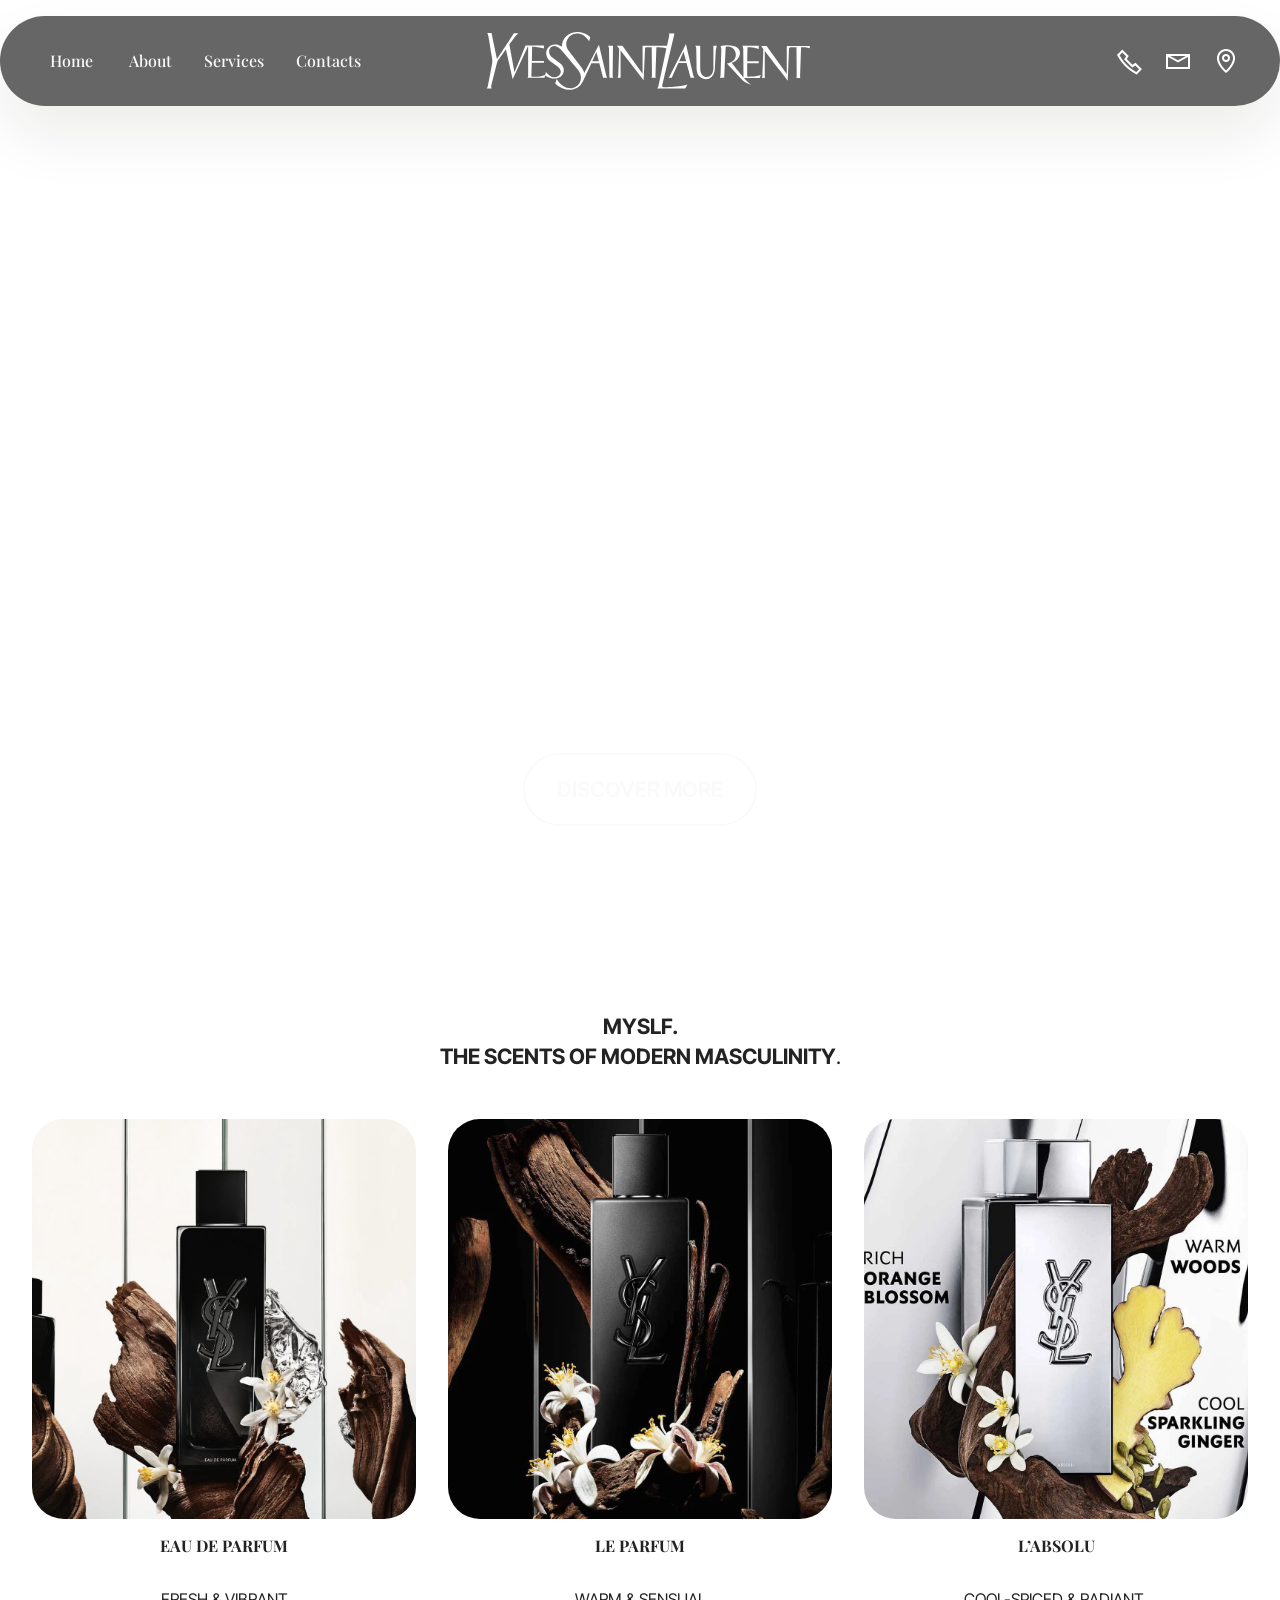
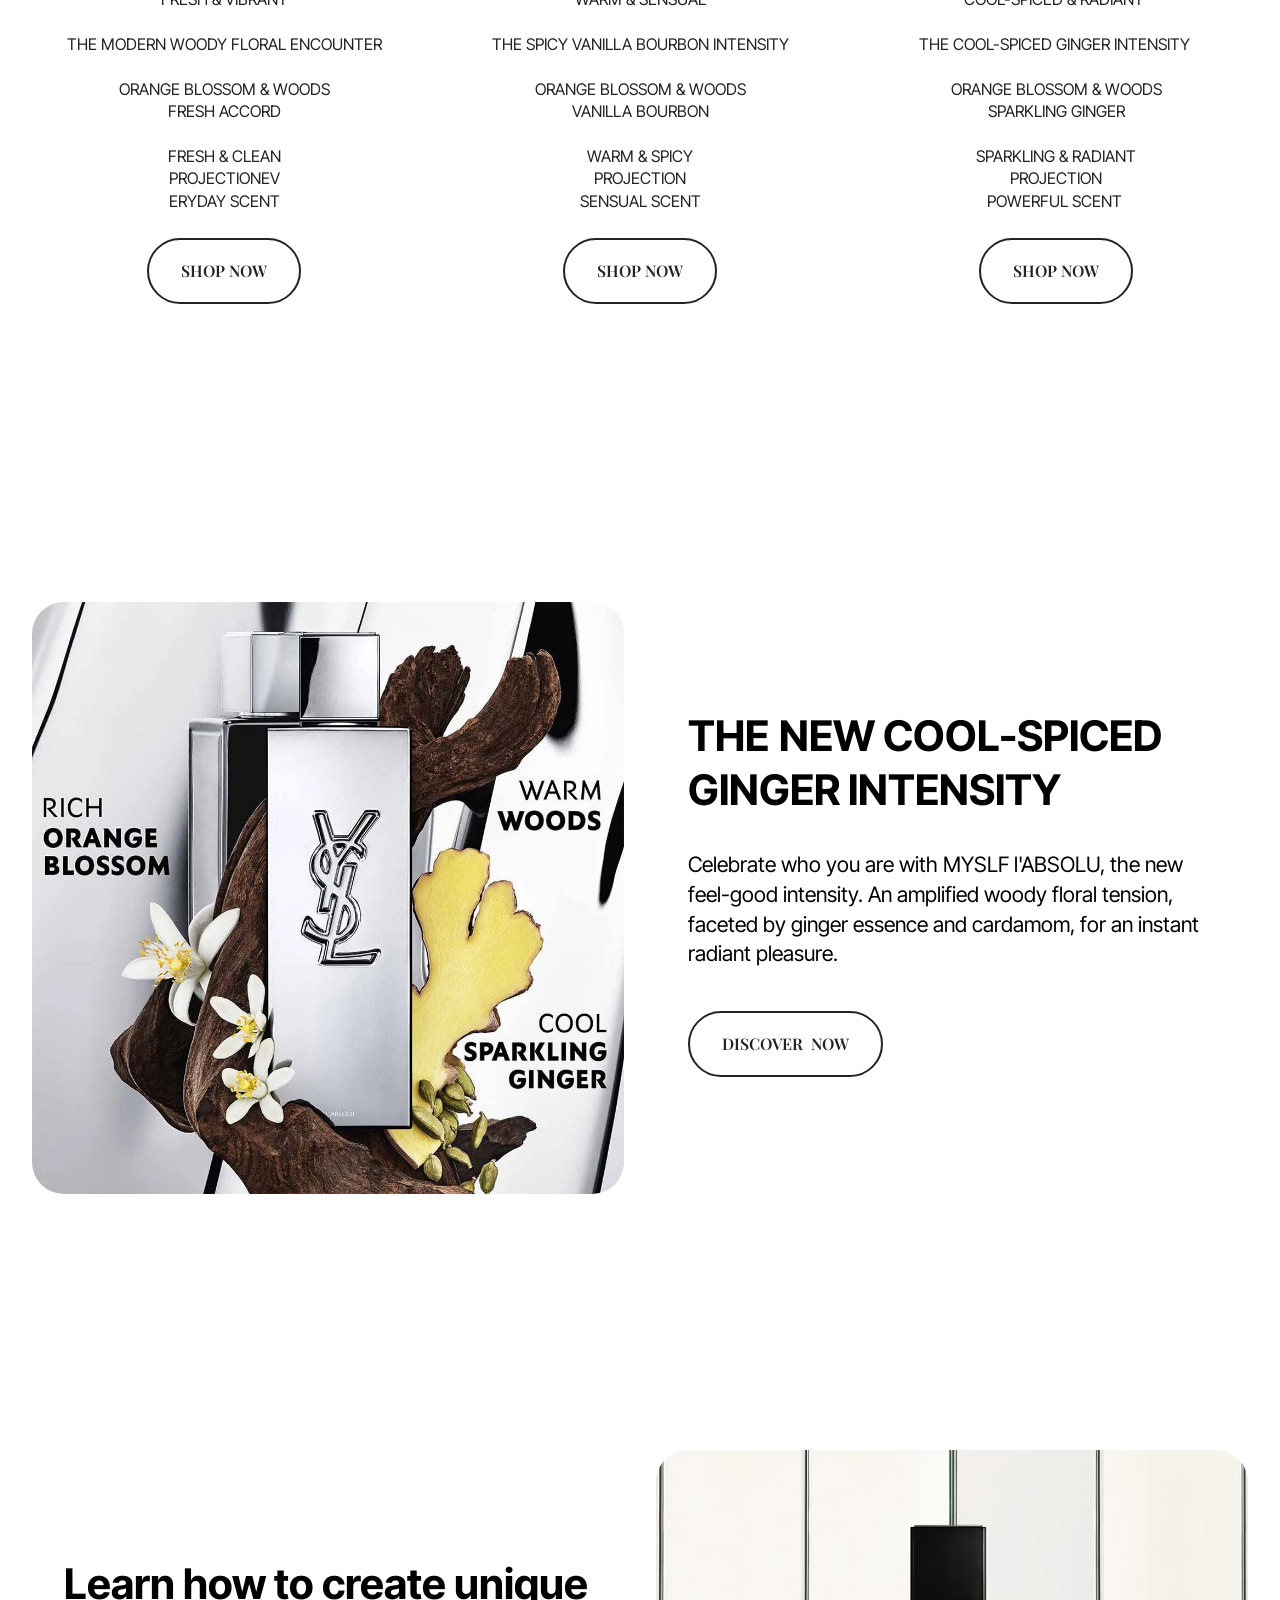
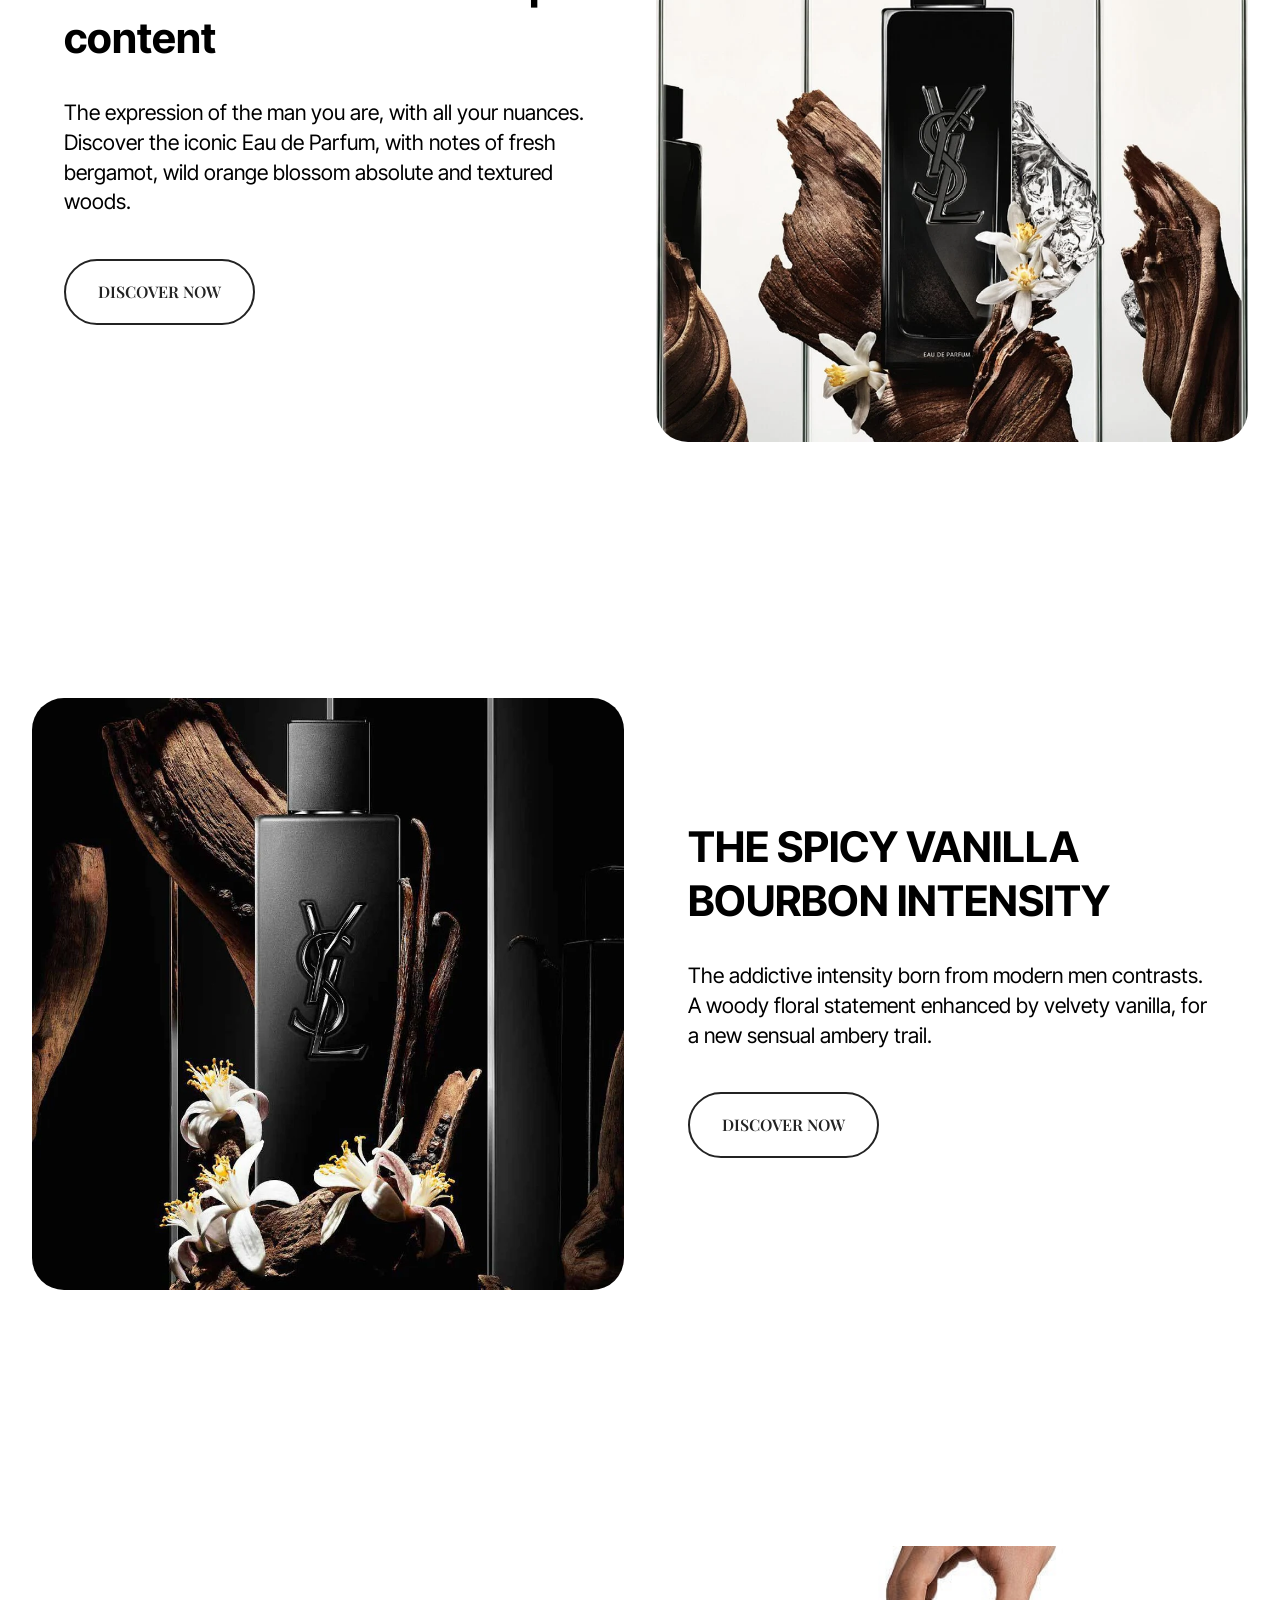
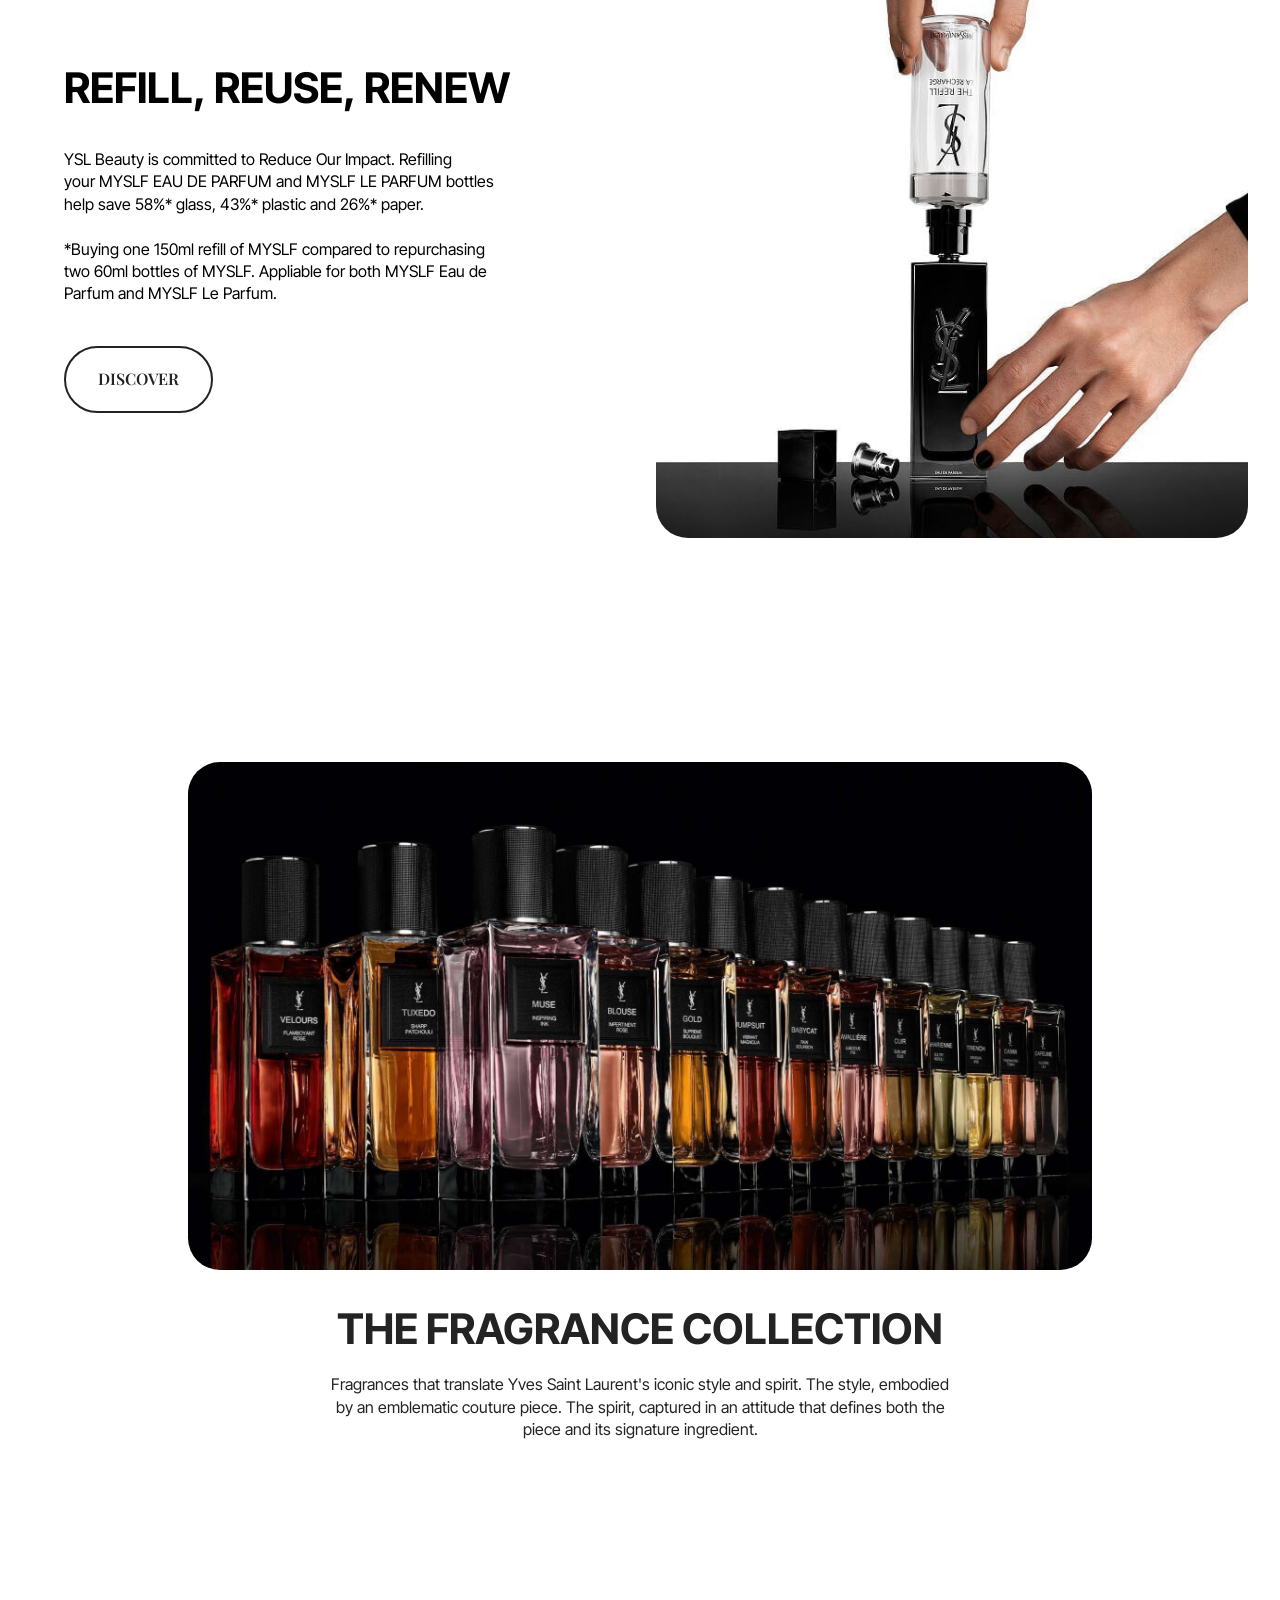
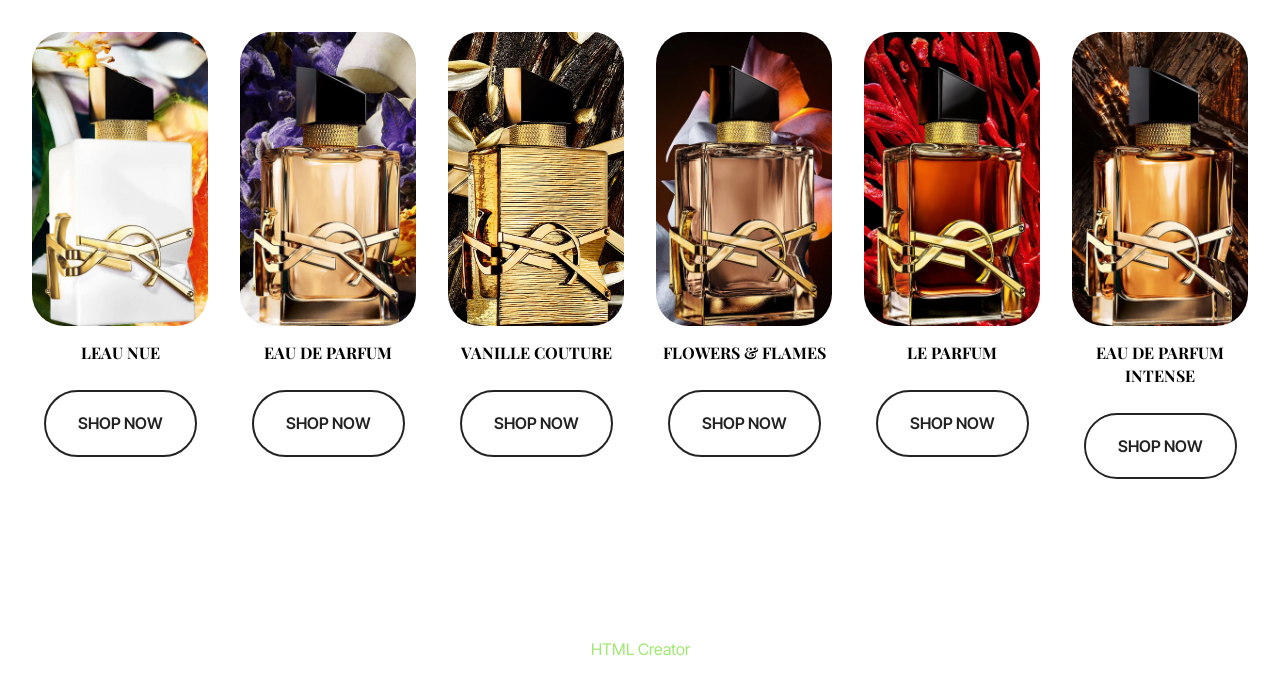
==== commit c9f63b05: "create github pages" ====
--- a/index.html
+++ b/index.html
@@ -14,13 +14,12 @@
   <link rel="stylesheet" href="assets/web/assets/mobirise-icons2/mobirise2.css">
   <link rel="stylesheet" href="assets/bootstrap/css/bootstrap.min.css">
   <link rel="stylesheet" href="assets/dropdown/css/style.css">
-  <link rel="stylesheet" href="assets/socicon/css/styles.css">
   <link rel="stylesheet" href="assets/theme/css/style.css">
   <link rel="preload" href="https://fonts.googleapis.com/css?family=Inter+Tight:100,200,300,400,500,600,700,800,900,100i,200i,300i,400i,500i,600i,700i,800i,900i&display=swap" as="style" onload="this.onload=null;this.rel='stylesheet'">
   <noscript><link rel="stylesheet" href="https://fonts.googleapis.com/css?family=Inter+Tight:100,200,300,400,500,600,700,800,900,100i,200i,300i,400i,500i,600i,700i,800i,900i&display=swap"></noscript>
   <link rel="preload" href="https://fonts.googleapis.com/css?family=Playfair+Display:400,500,600,700,800,900,400i,500i,600i,700i,800i,900i&display=swap" as="style" onload="this.onload=null;this.rel='stylesheet'">
   <noscript><link rel="stylesheet" href="https://fonts.googleapis.com/css?family=Playfair+Display:400,500,600,700,800,900,400i,500i,600i,700i,800i,900i&display=swap"></noscript>
-  <link rel="preload" as="style" href="assets/mobirise/css/mbr-additional.css?v=MaEUxQ"><link rel="stylesheet" href="assets/mobirise/css/mbr-additional.css?v=MaEUxQ" type="text/css">
+  <link rel="preload" as="style" href="assets/mobirise/css/mbr-additional.css?v=JkthZO"><link rel="stylesheet" href="assets/mobirise/css/mbr-additional.css?v=JkthZO" type="text/css">
 
   
   
@@ -54,10 +53,10 @@
 						<a class="nav-link link text-white display-4" href="https://mobiri.se">Home&nbsp;</a>
 					</li><li class="nav-item"><a class="nav-link link text-white text-primary display-4" href="page1.html">About</a></li>
 					<li class="nav-item">
-						<a class="nav-link link show text-white text-primary display-4" href="page2.html" aria-expanded="false">Services</a>
+						<a class="nav-link link show text-white display-4" href="https://mobiri.se" aria-expanded="false">Services</a>
 					</li>
 					<li class="nav-item">
-						<a class="nav-link link text-white text-primary display-4" href="page6.html">Contacts</a>
+						<a class="nav-link link text-white display-4" href="https://mobiri.se">Contacts</a>
 					</li></ul>
 				<div class="icons-menu">
 					<a class="iconfont-wrapper" href="https://mobiri.se">
@@ -86,7 +85,7 @@
         
         
         
-        
+        <div class="mbr-section-btn"><a class="btn btn-white-outline display-5" href="https://mobiri.se">DISCOVER MORE</a></div>
       </div>
     </div>
   </div>
@@ -304,20 +303,20 @@
           
           
         </div>
-        <div class="mbr-section-btn item-footer mt-2"><a href="page12.html" class="btn item-btn btn-black-outline display-7">SHOP NOW</a></div>
-      </div>
-    </div>
-    <div class="item features-image col-6 col-md-4 col-lg-2">
-      <div class="item-wrapper">
-        <div class="item-img">
-          <img src="assets/images/platine-prod-visual.webp" alt="Mobirise Website Builder" title="" data-slide-to="1" data-bs-slide-to="1">
-        </div>
-        <div class="item-content align-left mt-3">
-          <h5 class="item-title mbr-fonts-style mb-3 display-4"><strong>L'ABSOLU PLATINE</strong></h5>
-          
-          
-        </div>
-        <div class="mbr-section-btn item-footer mt-2"><a href="page8.html" class="btn item-btn btn-black-outline display-7">SHOP NOW</a></div>
+        <div class="mbr-section-btn item-footer mt-2"><a href="" class="btn item-btn btn-black-outline display-7">SHOP NOW</a></div>
+      </div>
+    </div>
+    <div class="item features-image col-6 col-md-4 col-lg-2">
+      <div class="item-wrapper">
+        <div class="item-img">
+          <img src="assets/images/section2-edp-visual.webp" alt="Mobirise Website Builder" title="" data-slide-to="1" data-bs-slide-to="1">
+        </div>
+        <div class="item-content align-left mt-3">
+          <h5 class="item-title mbr-fonts-style mb-3 display-4"><strong>EAU DE PARFUM</strong></h5>
+          
+          
+        </div>
+        <div class="mbr-section-btn item-footer mt-2"><a href="" class="btn item-btn btn-black-outline display-7">SHOP NOW</a></div>
       </div>
     </div>
     <div class="item features-image col-6 col-md-4 col-lg-2">
@@ -330,7 +329,7 @@
           
           
         </div>
-        <div class="mbr-section-btn item-footer mt-2"><a href="page9.html" class="btn item-btn btn-black-outline display-7">SHOP NOW</a></div>
+        <div class="mbr-section-btn item-footer mt-2"><a href="" class="btn item-btn btn-black-outline display-7">SHOP NOW</a></div>
       </div>
     </div>
     <div class="item features-image col-6 col-md-4 col-lg-2">
@@ -343,7 +342,7 @@
           
           
         </div>
-        <div class="mbr-section-btn item-footer mt-2"><a href="page10.html" class="btn item-btn btn-black-outline display-7">SHOP NOW</a></div>
+        <div class="mbr-section-btn item-footer mt-2"><a href="" class="btn item-btn btn-black-outline display-7">SHOP NOW</a></div>
       </div>
     </div>
     <div class="item features-image col-6 col-md-4 col-lg-2">
@@ -356,7 +355,7 @@
           
           
         </div>
-        <div class="mbr-section-btn item-footer mt-2"><a href="page11.html" class="btn item-btn btn-black-outline display-7">SHOP NOW</a></div>
+        <div class="mbr-section-btn item-footer mt-2"><a href="" class="btn item-btn btn-black-outline display-7">SHOP NOW</a></div>
       </div>
     </div>
     <div class="item features-image col-6 col-md-4 col-lg-2">
@@ -369,76 +368,13 @@
           
           
         </div>
-        <div class="mbr-section-btn item-footer mt-2"><a href="page13.html" class="btn item-btn btn-black-outline display-7">SHOP NOW</a></div>
+        <div class="mbr-section-btn item-footer mt-2"><a href="" class="btn item-btn btn-black-outline display-7">SHOP NOW</a></div>
       </div>
     </div>
 
   </div>
 </div>
-</section>
-
-<section data-bs-version="5.1" class="footer3 cid-uZ0UThwmDZ" once="footers" id="footer03-2a">
-
-        
-
-    
-
-    <div class="container">
-        <div class="row">
-            <div class="row-links">
-                <ul class="header-menu">
-                  
-                  
-                  
-                  
-                <li class="header-menu-item mbr-fonts-style display-5">
-                    <a href="#" class="text-white">Shop</a>
-                  </li><li class="header-menu-item mbr-fonts-style display-5">
-                    <a href="#" class="text-white">Collections</a>
-                  </li><li class="header-menu-item mbr-fonts-style display-5">
-                    <a href="#" class="text-white">About</a>
-                  </li><li class="header-menu-item mbr-fonts-style display-5">
-                    <a href="#" class="text-white">Press</a>
-                  </li></ul>
-              </div>
-
-            <div class="col-12 mt-4">
-                <div class="social-row">
-                    <div class="soc-item">
-                        <a href="https://mobiri.se/" target="_blank">
-                            <span class="mbr-iconfont socicon socicon-facebook display-7"></span>
-                        </a>
-                    </div>
-                    <div class="soc-item">
-                        <a href="https://mobiri.se/" target="_blank">
-                            <span class="mbr-iconfont socicon-twitter socicon"></span>
-                        </a>
-                    </div>
-                    <div class="soc-item">
-                        <a href="https://mobiri.se/" target="_blank">
-                            <span class="mbr-iconfont socicon-instagram socicon"></span>
-                        </a>
-                    </div>
-                    <div class="soc-item">
-                        <a href="https://mobiri.se/" target="_blank">
-                            <span class="mbr-iconfont socicon socicon-linkedin"></span>
-                        </a>
-                    </div>
-                    <div class="soc-item">
-                        <a href="https://mobiri.se/" target="_blank">
-                            <span class="mbr-iconfont socicon socicon-twitch"></span>
-                        </a>
-                    </div>
-                </div>
-            </div>
-            <div class="col-12 mt-5">
-                <p class="mbr-fonts-style copyright display-7">
-                    © Copyright 2030 Mobirise - All Rights Reserved
-                </p>
-            </div>
-        </div>
-    </div>
-</section><section class="display-7" style="padding: 0;align-items: center;justify-content: center;flex-wrap: wrap;    align-content: center;display: flex;position: relative;height: 4rem;"><a href="https://mobiri.se/4250796" style="flex: 1 1;height: 4rem;position: absolute;width: 100%;z-index: 1;"><img alt="" style="height: 4rem;" src="[data-uri]"></a><p style="margin: 0;text-align: center;" class="display-7">&#8204;</p><a style="z-index:1" href="https://mobirise.com/offline-website-builder.html">Offline Website Maker</a></section><script src="assets/bootstrap/js/bootstrap.bundle.min.js"></script>  <script src="assets/smoothscroll/smooth-scroll.js"></script>  <script src="assets/ytplayer/index.js"></script>  <script src="assets/dropdown/js/navbar-dropdown.js"></script>  <script src="assets/vimeoplayer/player.js"></script>  <script src="assets/theme/js/script.js"></script>  
+</section><section class="display-7" style="padding: 0;align-items: center;justify-content: center;flex-wrap: wrap;    align-content: center;display: flex;position: relative;height: 4rem;"><a href="https://mobiri.se/4250796" style="flex: 1 1;height: 4rem;position: absolute;width: 100%;z-index: 1;"><img alt="" style="height: 4rem;" src="[data-uri]"></a><p style="margin: 0;text-align: center;" class="display-7">&#8204;</p><a style="z-index:1" href="https://mobirise.com/html-builder.html">HTML Creator</a></section><script src="assets/bootstrap/js/bootstrap.bundle.min.js"></script>  <script src="assets/smoothscroll/smooth-scroll.js"></script>  <script src="assets/ytplayer/index.js"></script>  <script src="assets/dropdown/js/navbar-dropdown.js"></script>  <script src="assets/vimeoplayer/player.js"></script>  <script src="assets/theme/js/script.js"></script>  
   
   
 </body>
--- a/assets/mobirise/css/mbr-additional.css
+++ b/assets/mobirise/css/mbr-additional.css
@@ -1710,8965 +1710,3 @@
 .cid-uZ0zTeth6C .content-head {
   max-width: 800px;
 }
-.cid-uZ0UThwmDZ {
-  padding-top: 6rem;
-  padding-bottom: 6rem;
-  background-color: #000000;
-}
-.cid-uZ0UThwmDZ .social-row {
-  display: flex;
-  justify-content: center;
-  align-items: center;
-  flex-wrap: wrap;
-}
-.cid-uZ0UThwmDZ .social-row .soc-item {
-  margin: 8px;
-}
-.cid-uZ0UThwmDZ .social-row .soc-item a:hover .mbr-iconfont,
-.cid-uZ0UThwmDZ .social-row .soc-item a:focus .mbr-iconfont {
-  background-color: #ffffff;
-}
-.cid-uZ0UThwmDZ .social-row .soc-item a .mbr-iconfont {
-  width: 72px;
-  height: 72px;
-  display: flex;
-  align-items: center;
-  justify-content: center;
-  border-radius: 100%;
-  font-size: 32px;
-  background-color: #edefeb;
-  color: #163300;
-  transition: all 0.3s ease-in-out;
-}
-.cid-uZ0UThwmDZ .row-links {
-  width: 100%;
-  justify-content: center;
-}
-.cid-uZ0UThwmDZ .header-menu {
-  list-style: none;
-  display: flex;
-  justify-content: center;
-  flex-wrap: wrap;
-  padding: 0;
-  margin-bottom: 0;
-}
-.cid-uZ0UThwmDZ .header-menu li {
-  padding: 0 1rem 1rem 1rem;
-}
-.cid-uZ0UThwmDZ .header-menu li p {
-  margin: 0;
-}
-.cid-uZ0UThwmDZ .copyright {
-  margin-bottom: 0;
-  color: #ffffff;
-  text-align: center;
-}
-.cid-uZ0UThwmDZ .mbr-section-title {
-  color: #ffffff;
-}
-.cid-uYPnnBjgpM {
-  z-index: 1000;
-  width: 100%;
-}
-.cid-uYPnnBjgpM .dropdown-item:before {
-  font-family: Moririse2 !important;
-  content: "\e966";
-  display: inline-block;
-  width: 0;
-  position: absolute;
-  left: 1rem;
-  top: 0.5rem;
-  margin-right: 0.5rem;
-  line-height: 1;
-  font-size: inherit;
-  vertical-align: middle;
-  text-align: center;
-  overflow: hidden;
-  transform: scale(0, 1);
-  transition: all 0.25s ease-in-out;
-}
-@media (max-width: 767px) {
-  .cid-uYPnnBjgpM .navbar-toggler {
-    transform: scale(0.8);
-  }
-}
-.cid-uYPnnBjgpM .navbar-nav {
-  margin: auto;
-  margin-left: 0;
-}
-@media (min-width: 992px) {
-  .cid-uYPnnBjgpM .navbar-nav {
-    max-width: 45%;
-  }
-}
-.cid-uYPnnBjgpM .navbar-nav .nav-item {
-  padding: 0 !important;
-  transition: .3s all !important;
-}
-.cid-uYPnnBjgpM .navbar-nav .nav-item .nav-link {
-  padding: 16px !important;
-  margin: 0 !important;
-  border-radius: 1rem !important;
-  transition: .3s all !important;
-}
-.cid-uYPnnBjgpM .navbar-nav .nav-item .nav-link:hover {
-  background-color: rgba(27, 31, 10, 0.06);
-}
-.cid-uYPnnBjgpM .navbar-nav .open .nav-link::after {
-  transform: rotate(180deg);
-}
-@media (min-width: 992px) {
-  .cid-uYPnnBjgpM .navbar-nav .open .nav-link::before {
-    content: "";
-    width: 100%;
-    height: 20px;
-    top: 100%;
-    background: transparent;
-    position: absolute;
-  }
-}
-.cid-uYPnnBjgpM .navbar-nav .dropdown-item {
-  padding: 12px !important;
-  border-radius: 0.5rem !important;
-  margin: 0 8px !important;
-  transition: .3s all !important;
-}
-.cid-uYPnnBjgpM .navbar-nav .dropdown-item:hover {
-  background-color: rgba(27, 31, 10, 0.06);
-}
-@media (min-width: 992px) {
-  .cid-uYPnnBjgpM .navbar-nav {
-    padding-left: 1.5rem;
-  }
-}
-.cid-uYPnnBjgpM .navbar-logo {
-  padding-left: 1rem;
-  margin: 0 !important;
-}
-@media (min-width: 992px) {
-  .cid-uYPnnBjgpM .navbar-logo {
-    position: absolute;
-    left: 50%;
-    top: 50%;
-    transform: translate(-50%, -50%);
-  }
-}
-@media (max-width: 767px) {
-  .cid-uYPnnBjgpM .navbar-logo {
-    padding-left: 1rem;
-  }
-}
-.cid-uYPnnBjgpM .navbar-brand {
-  flex-shrink: 0;
-  align-items: center;
-  margin-right: 0;
-  padding: 10px 0;
-  transition: all 0.3s;
-  word-break: break-word;
-  z-index: 1;
-}
-.cid-uYPnnBjgpM .navbar-brand img {
-  max-width: 100%;
-  max-height: 100%;
-  border-radius: 0px !important;
-}
-.cid-uYPnnBjgpM .navbar-brand .navbar-caption {
-  line-height: inherit !important;
-}
-.cid-uYPnnBjgpM .navbar-brand .navbar-logo a {
-  outline: none;
-}
-.cid-uYPnnBjgpM .nav-link {
-  width: fit-content;
-  position: relative;
-}
-.cid-uYPnnBjgpM .navbar-caption {
-  padding-left: 2rem;
-  padding-right: .5rem;
-}
-@media (max-width: 767px) {
-  .cid-uYPnnBjgpM .navbar-caption {
-    padding-left: 1rem;
-  }
-}
-@media (max-width: 767px) {
-  .cid-uYPnnBjgpM .nav-dropdown {
-    padding-bottom: 0.5rem;
-  }
-}
-.cid-uYPnnBjgpM .nav-dropdown .link.dropdown-toggle::after {
-  margin-left: 0.5rem;
-  margin-top: 0.2rem;
-  transition: .3s all;
-}
-.cid-uYPnnBjgpM .container {
-  display: flex;
-  height: 90px;
-  position: relative;
-  padding: 0.5rem 0.6rem;
-  flex-wrap: nowrap;
-  background: rgba(0, 0, 0, 0.6) !important;
-  left: 0;
-  right: 0;
-  -webkit-box-pack: justify;
-  -ms-flex-pack: justify;
-  justify-content: flex-end;
-  -webkit-box-align: center;
-  -webkit-align-items: center;
-  -ms-flex-align: center;
-  align-items: center;
-  border-radius: 100vw;
-  margin-top: 1rem;
-  background-color: #000000;
-  box-shadow: 0 30px 60px 0 rgba(27, 31, 10, 0.08);
-}
-@media (max-width: 992px) {
-  .cid-uYPnnBjgpM .container {
-    padding-right: 2rem;
-  }
-}
-@media (max-width: 767px) {
-  .cid-uYPnnBjgpM .container {
-    width: 95%;
-    height: 56px !important;
-    padding-right: 1rem;
-    margin-top: 0rem;
-  }
-}
-.cid-uYPnnBjgpM .iconfont-wrapper {
-  color: #ffffff !important;
-  font-size: 1.5rem;
-  padding-right: 0.5rem;
-}
-.cid-uYPnnBjgpM .dropdown-menu {
-  flex-wrap: wrap;
-  flex-direction: column;
-  max-width: 100%;
-  padding: 12px 4px !important;
-  border-radius: 1.5rem;
-  transition: .3s all !important;
-  min-width: auto;
-  background: #000000;
-  background: rgba(0, 0, 0, 0.6) !important;
-}
-.cid-uYPnnBjgpM .nav-item:focus,
-.cid-uYPnnBjgpM .nav-link:focus {
-  outline: none;
-}
-.cid-uYPnnBjgpM .dropdown .dropdown-menu .dropdown-item {
-  width: auto;
-  transition: all 0.25s ease-in-out;
-}
-.cid-uYPnnBjgpM .dropdown .dropdown-menu .dropdown-item::after {
-  right: 0.5rem;
-}
-.cid-uYPnnBjgpM .dropdown .dropdown-menu .dropdown-item .mbr-iconfont {
-  margin-right: 0.5rem;
-  vertical-align: sub;
-}
-.cid-uYPnnBjgpM .dropdown .dropdown-menu .dropdown-item .mbr-iconfont:before {
-  display: inline-block;
-  transform: scale(1, 1);
-  transition: all 0.25s ease-in-out;
-}
-.cid-uYPnnBjgpM .collapsed .dropdown-menu .dropdown-item:before {
-  display: none;
-}
-.cid-uYPnnBjgpM .collapsed .dropdown .dropdown-menu .dropdown-item {
-  padding: 0.235em 1.5em 0.235em 1.5em !important;
-  transition: none;
-  margin: 0 !important;
-}
-.cid-uYPnnBjgpM .navbar {
-  min-height: 90px;
-  transition: all 0.3s;
-  border-bottom: 1px solid transparent;
-  background: transparent !important;
-  padding: 0 !important;
-  border: none !important;
-  box-shadow: none !important;
-  border-radius: 0 !important;
-}
-.cid-uYPnnBjgpM .navbar.opened {
-  transition: all 0.3s;
-}
-.cid-uYPnnBjgpM .navbar .dropdown-item {
-  padding: 0.5rem 1.8rem;
-}
-.cid-uYPnnBjgpM .navbar .navbar-logo img {
-  width: auto;
-}
-.cid-uYPnnBjgpM .navbar .navbar-collapse {
-  justify-content: flex-end;
-}
-.cid-uYPnnBjgpM .navbar.collapsed {
-  justify-content: center;
-}
-.cid-uYPnnBjgpM .navbar.collapsed .nav-item .nav-link::before {
-  display: none;
-}
-.cid-uYPnnBjgpM .navbar.collapsed.opened .dropdown-menu {
-  top: 0;
-}
-@media (min-width: 992px) {
-  .cid-uYPnnBjgpM .navbar.collapsed.opened:not(.navbar-short) .navbar-collapse {
-    max-height: calc(98.5vh - 3.7rem);
-  }
-}
-.cid-uYPnnBjgpM .navbar.collapsed .dropdown-menu .dropdown-submenu {
-  left: 0 !important;
-}
-.cid-uYPnnBjgpM .navbar.collapsed .dropdown-menu .dropdown-item:after {
-  right: auto;
-}
-.cid-uYPnnBjgpM .navbar.collapsed .dropdown-menu .dropdown-toggle[data-toggle="dropdown-submenu"]:after {
-  margin-left: 0.5rem;
-  margin-top: 0.2rem;
-  border-top: 0.35em solid;
-  border-right: 0.35em solid transparent;
-  border-left: 0.35em solid transparent;
-  border-bottom: 0;
-  top: 41%;
-}
-.cid-uYPnnBjgpM .navbar.collapsed ul.navbar-nav li {
-  margin: auto;
-}
-.cid-uYPnnBjgpM .navbar.collapsed .dropdown-menu .dropdown-item {
-  padding: 0.25rem 1.5rem;
-  text-align: center;
-}
-.cid-uYPnnBjgpM .navbar.collapsed .icons-menu {
-  padding-left: 0;
-  padding-right: 0;
-  padding-top: 0.5rem;
-  padding-bottom: 0.5rem;
-}
-@media (max-width: 767px) {
-  .cid-uYPnnBjgpM .navbar {
-    min-height: 72px;
-  }
-  .cid-uYPnnBjgpM .navbar .navbar-logo img {
-    height: 2rem !important;
-  }
-}
-@media (max-width: 991px) {
-  .cid-uYPnnBjgpM .navbar .nav-item .nav-link::before {
-    display: none;
-  }
-  .cid-uYPnnBjgpM .navbar.opened .dropdown-menu {
-    top: 0;
-  }
-  .cid-uYPnnBjgpM .navbar .dropdown-menu .dropdown-submenu {
-    left: 0 !important;
-  }
-  .cid-uYPnnBjgpM .navbar .dropdown-menu .dropdown-item:after {
-    right: auto;
-  }
-  .cid-uYPnnBjgpM .navbar .dropdown-menu .dropdown-toggle[data-toggle="dropdown-submenu"]:after {
-    margin-left: 0.5rem;
-    margin-top: 0.2rem;
-    border-top: 0.35em solid;
-    border-right: 0.35em solid transparent;
-    border-left: 0.35em solid transparent;
-    border-bottom: 0;
-    top: 40%;
-  }
-  .cid-uYPnnBjgpM .navbar .dropdown-menu .dropdown-item {
-    padding: 0.25rem 1.5rem !important;
-    text-align: center;
-  }
-  .cid-uYPnnBjgpM .navbar .navbar-brand {
-    flex-shrink: initial;
-    flex-basis: auto;
-    word-break: break-word;
-    padding-right: 10px;
-  }
-  .cid-uYPnnBjgpM .navbar .navbar-toggler {
-    flex-basis: auto;
-  }
-  .cid-uYPnnBjgpM .navbar .icons-menu {
-    padding-left: 0;
-    padding-top: 0.5rem;
-    padding-bottom: 0.5rem;
-  }
-}
-.cid-uYPnnBjgpM .navbar.navbar-short .navbar-logo img {
-  height: 2rem;
-}
-.cid-uYPnnBjgpM .dropdown-item.active,
-.cid-uYPnnBjgpM .dropdown-item:active {
-  background-color: transparent;
-}
-.cid-uYPnnBjgpM .navbar-expand-lg .navbar-nav .nav-link {
-  padding: 0;
-}
-.cid-uYPnnBjgpM .nav-dropdown .link.dropdown-toggle {
-  margin-right: 1.667em;
-}
-.cid-uYPnnBjgpM .nav-dropdown .link.dropdown-toggle[aria-expanded="true"] {
-  margin-right: 0;
-  padding: 0.667em 1.667em;
-}
-.cid-uYPnnBjgpM .navbar.navbar-expand-lg .dropdown .dropdown-menu {
-  background: #000000;
-}
-.cid-uYPnnBjgpM .navbar.navbar-expand-lg .dropdown .dropdown-menu .dropdown-submenu {
-  margin: 0;
-  left: 105%;
-  transform: none;
-  top: -12px;
-}
-.cid-uYPnnBjgpM .navbar .dropdown.open > .dropdown-menu {
-  display: flex;
-}
-.cid-uYPnnBjgpM ul.navbar-nav {
-  flex-wrap: wrap;
-}
-.cid-uYPnnBjgpM .navbar-buttons {
-  text-align: center;
-  min-width: 140px;
-}
-@media (max-width: 992px) {
-  .cid-uYPnnBjgpM .navbar-buttons {
-    text-align: left;
-  }
-}
-.cid-uYPnnBjgpM button.navbar-toggler {
-  outline: none;
-  width: 31px;
-  height: 20px;
-  cursor: pointer;
-  transition: all 0.2s;
-  position: relative;
-  align-self: center;
-}
-.cid-uYPnnBjgpM button.navbar-toggler .hamburger span {
-  position: absolute;
-  right: 0;
-  width: 30px;
-  height: 2px;
-  border-right: 5px;
-  background-color: #ffffff;
-}
-.cid-uYPnnBjgpM button.navbar-toggler .hamburger span:nth-child(1) {
-  top: 0;
-  transition: all 0.2s;
-}
-.cid-uYPnnBjgpM button.navbar-toggler .hamburger span:nth-child(2) {
-  top: 8px;
-  transition: all 0.15s;
-}
-.cid-uYPnnBjgpM button.navbar-toggler .hamburger span:nth-child(3) {
-  top: 8px;
-  transition: all 0.15s;
-}
-.cid-uYPnnBjgpM button.navbar-toggler .hamburger span:nth-child(4) {
-  top: 16px;
-  transition: all 0.2s;
-}
-.cid-uYPnnBjgpM nav.opened .hamburger span:nth-child(1) {
-  top: 8px;
-  width: 0;
-  opacity: 0;
-  right: 50%;
-  transition: all 0.2s;
-}
-.cid-uYPnnBjgpM nav.opened .hamburger span:nth-child(2) {
-  transform: rotate(45deg);
-  transition: all 0.25s;
-}
-.cid-uYPnnBjgpM nav.opened .hamburger span:nth-child(3) {
-  transform: rotate(-45deg);
-  transition: all 0.25s;
-}
-.cid-uYPnnBjgpM nav.opened .hamburger span:nth-child(4) {
-  top: 8px;
-  width: 0;
-  opacity: 0;
-  right: 50%;
-  transition: all 0.2s;
-}
-.cid-uYPnnBjgpM .navbar-dropdown {
-  padding: 0 1rem;
-}
-.cid-uYPnnBjgpM a.nav-link {
-  display: flex;
-  align-items: center;
-  justify-content: center;
-}
-.cid-uYPnnBjgpM .icons-menu {
-  flex-wrap: nowrap;
-  display: flex;
-  justify-content: center;
-  padding-left: 1rem;
-  padding-right: 1rem;
-  padding-top: 0.3rem;
-  text-align: center;
-}
-@media (max-width: 992px) {
-  .cid-uYPnnBjgpM .icons-menu {
-    justify-content: flex-start;
-    margin-bottom: .5rem;
-  }
-}
-@media screen and (-ms-high-contrast: active), (-ms-high-contrast: none) {
-  .cid-uYPnnBjgpM .navbar {
-    height: 70px;
-  }
-  .cid-uYPnnBjgpM .navbar.opened {
-    height: auto;
-  }
-  .cid-uYPnnBjgpM .nav-item .nav-link:hover::before {
-    width: 175%;
-    max-width: calc(100% + 2rem);
-    left: -1rem;
-  }
-}
-.cid-uYPnnBjgpM .navbar .dropdown > .dropdown-menu {
-  display: none;
-  width: max-content;
-  max-width: 500px !important;
-  transform: translateX(-50%);
-  top: calc(100% + 20px);
-  left: 50%;
-}
-.cid-uYPnnBjgpM .navbar .dropdown > .dropdown-menu .dropdown-item {
-  line-height: 1 !important;
-}
-.cid-uYPnnBjgpM .navbar .dropdown > .dropdown-menu .dropdown .dropdown-item {
-  align-items: center;
-  display: flex;
-  height: max-content !important;
-  min-height: max-content !important;
-}
-.cid-uYPnnBjgpM .navbar .dropdown > .dropdown-menu .dropdown .dropdown-item::after {
-  display: inline-block;
-  position: static;
-  margin-left: 0.5rem;
-  margin-top: 0;
-  margin-right: 0;
-  margin-bottom: 0;
-  transition: .3s all;
-  transform: rotate(-90deg);
-}
-.cid-uYPnnBjgpM .navbar .dropdown > .dropdown-menu .dropdown.open .dropdown-item::after {
-  transform: rotate(0deg);
-}
-.cid-uYPnnBjgpM .mbr-section-btn {
-  margin: -0.6rem -0.6rem;
-}
-.cid-uYPnnBjgpM .navbar-toggler {
-  margin-left: 12px;
-  margin-right: 8px;
-  order: 1000;
-}
-@media (max-width: 991px) {
-  .cid-uYPnnBjgpM .navbar-brand {
-    margin-right: auto;
-  }
-  .cid-uYPnnBjgpM .navbar-collapse {
-    z-index: -1 !important;
-    position: absolute;
-    top: 110%;
-    left: 0;
-    width: 100%;
-    padding: 1rem;
-    border-radius: 1.5rem;
-    background: #000000;
-    opacity: 1;
-    border-color: rgba(0, 0, 0, 0.6) !important;
-    background: rgba(0, 0, 0, 0.6) !important;
-    backdrop-filter: blur(8px);
-  }
-  .cid-uYPnnBjgpM .navbar-nav .nav-item .nav-link::after {
-    margin-left: 10px;
-  }
-  .cid-uYPnnBjgpM .navbar-nav .dropdown-item:hover {
-    background-color: rgba(27, 31, 10, 0.06);
-  }
-  .cid-uYPnnBjgpM .navbar .dropdown > .dropdown-menu {
-    max-width: 100% !important;
-    transform: translateX(0);
-    top: 10px;
-    left: 0;
-    padding: 8px !important;
-    border-radius: 1rem;
-    background-color: rgba(27, 31, 10, 0.04) !important;
-  }
-  .cid-uYPnnBjgpM .navbar .dropdown > .dropdown-menu .dropdown-item {
-    padding: 8px !important;
-    line-height: 1 !important;
-    margin-bottom: 4px !important;
-  }
-  .cid-uYPnnBjgpM .navbar .dropdown > .dropdown-menu .dropdown .dropdown-item {
-    align-items: center;
-    display: flex;
-    height: max-content !important;
-    min-height: max-content !important;
-  }
-  .cid-uYPnnBjgpM .navbar .dropdown > .dropdown-menu .dropdown .dropdown-item::after {
-    display: inline-block;
-    position: static;
-    margin-left: 0.5rem;
-    margin-top: 0;
-    margin-right: 0;
-    margin-bottom: 0;
-    transition: .3s all;
-    transform: rotate(0deg);
-  }
-  .cid-uYPnnBjgpM .navbar .dropdown > .dropdown-menu .dropdown.open .dropdown-item::after {
-    transform: rotate(180deg);
-  }
-  .cid-uYPnnBjgpM .navbar .dropdown > .dropdown-menu .dropdown-submenu {
-    position: static;
-    width: 100%;
-    max-width: 100% !important;
-    transform: translateX(0) !important;
-    top: 0;
-    left: 0;
-    padding: 8px !important;
-    border-radius: 1rem;
-    background-color: rgba(27, 31, 10, 0.04) !important;
-  }
-  .cid-uYPnnBjgpM .navbar .dropdown.open > .dropdown-menu {
-    display: flex !important;
-    flex-direction: column;
-    align-items: flex-start;
-  }
-}
-@media (max-width: 575px) {
-  .cid-uYPnnBjgpM .navbar-collapse {
-    padding: 1rem;
-  }
-}
-.cid-uZ0FMBHd2C {
-  padding-top: 6rem;
-  padding-bottom: 6rem;
-  background-color: #ffffff;
-}
-.cid-uZ0FMBHd2C .mbr-fallback-image.disabled {
-  display: none;
-}
-.cid-uZ0FMBHd2C .mbr-fallback-image {
-  display: block;
-  background-size: cover;
-  background-position: center center;
-  width: 100%;
-  height: 100%;
-  position: absolute;
-  top: 0;
-}
-.cid-uZ0FMBHd2C .image-wrap img {
-  width: 100%;
-}
-@media (min-width: 992px) {
-  .cid-uZ0FMBHd2C .image-wrap img {
-    display: block;
-    margin: auto;
-    width: 50%;
-  }
-}
-.cid-uZ0FMBHd2C .row-links {
-  width: 100%;
-  justify-content: center;
-}
-.cid-uZ0FMBHd2C .header-menu {
-  margin-top: 2rem;
-  list-style: none;
-  display: flex;
-  justify-content: center;
-  flex-wrap: wrap;
-  padding: 0;
-  margin-bottom: 0;
-}
-.cid-uZ0FMBHd2C .header-menu li {
-  padding: 0 1rem 1rem 1rem;
-}
-.cid-uZ0FMBHd2C .header-menu li p {
-  margin: 0;
-}
-.cid-uZ0FMBHd2C .content-head {
-  max-width: 800px;
-}
-.cid-uZ0H86xArj {
-  padding-top: 6rem;
-  padding-bottom: 6rem;
-  background-color: #ffffff;
-}
-.cid-uZ0H86xArj .mbr-fallback-image.disabled {
-  display: none;
-}
-.cid-uZ0H86xArj .mbr-fallback-image {
-  display: block;
-  background-size: cover;
-  background-position: center center;
-  width: 100%;
-  height: 100%;
-  position: absolute;
-  top: 0;
-}
-.cid-uZ0H86xArj .image-wrap img {
-  width: 100%;
-}
-@media (min-width: 992px) {
-  .cid-uZ0H86xArj .image-wrap img {
-    display: block;
-    margin: auto;
-    width: 60%;
-  }
-}
-.cid-uZ0H86xArj .row-links {
-  width: 100%;
-  justify-content: center;
-}
-.cid-uZ0H86xArj .header-menu {
-  margin-top: 2rem;
-  list-style: none;
-  display: flex;
-  justify-content: center;
-  flex-wrap: wrap;
-  padding: 0;
-  margin-bottom: 0;
-}
-.cid-uZ0H86xArj .header-menu li {
-  padding: 0 1rem 1rem 1rem;
-}
-.cid-uZ0H86xArj .header-menu li p {
-  margin: 0;
-}
-.cid-uZ0H86xArj .content-head {
-  max-width: 800px;
-}
-.cid-uZ0HIBnsAh {
-  padding-top: 8rem;
-  padding-bottom: 8rem;
-  background-color: #ffffff;
-}
-.cid-uZ0HIBnsAh .mbr-fallback-image.disabled {
-  display: none;
-}
-.cid-uZ0HIBnsAh .mbr-fallback-image {
-  display: block;
-  background-size: cover;
-  background-position: center center;
-  width: 100%;
-  height: 100%;
-  position: absolute;
-  top: 0;
-}
-@media (max-width: 991px) {
-  .cid-uZ0HIBnsAh .image-wrapper {
-    margin-bottom: 1rem;
-  }
-}
-.cid-uZ0HIBnsAh .row {
-  flex-direction: row-reverse;
-}
-.cid-uZ0HIBnsAh .row {
-  align-items: center;
-}
-@media (max-width: 991px) {
-  .cid-uZ0HIBnsAh .image-wrapper {
-    padding: 1rem;
-  }
-}
-@media (min-width: 992px) {
-  .cid-uZ0HIBnsAh .text-wrapper {
-    padding: 0 2rem;
-  }
-}
-.cid-uZ0HIBnsAh .mbr-section-title {
-  color: #000000;
-}
-.cid-uZ0HIBnsAh .mbr-text,
-.cid-uZ0HIBnsAh .mbr-section-btn {
-  color: #000000;
-}
-.cid-uZ0HJ9wC2r {
-  padding-top: 8rem;
-  padding-bottom: 8rem;
-  background-color: #ffffff;
-}
-.cid-uZ0HJ9wC2r .mbr-fallback-image.disabled {
-  display: none;
-}
-.cid-uZ0HJ9wC2r .mbr-fallback-image {
-  display: block;
-  background-size: cover;
-  background-position: center center;
-  width: 100%;
-  height: 100%;
-  position: absolute;
-  top: 0;
-}
-@media (max-width: 991px) {
-  .cid-uZ0HJ9wC2r .image-wrapper {
-    margin-bottom: 1rem;
-  }
-}
-.cid-uZ0HJ9wC2r .row {
-  align-items: center;
-}
-@media (max-width: 991px) {
-  .cid-uZ0HJ9wC2r .image-wrapper {
-    padding: 1rem;
-  }
-}
-@media (min-width: 992px) {
-  .cid-uZ0HJ9wC2r .text-wrapper {
-    padding: 0 2rem;
-  }
-}
-.cid-uZ0HJ9wC2r .mbr-section-title {
-  color: #000000;
-}
-.cid-uZ0HJ9wC2r .mbr-text,
-.cid-uZ0HJ9wC2r .mbr-section-btn {
-  color: #000000;
-}
-.cid-uZ0HKgYoap {
-  padding-top: 8rem;
-  padding-bottom: 8rem;
-  background-color: #ffffff;
-}
-.cid-uZ0HKgYoap .mbr-fallback-image.disabled {
-  display: none;
-}
-.cid-uZ0HKgYoap .mbr-fallback-image {
-  display: block;
-  background-size: cover;
-  background-position: center center;
-  width: 100%;
-  height: 100%;
-  position: absolute;
-  top: 0;
-}
-@media (max-width: 991px) {
-  .cid-uZ0HKgYoap .image-wrapper {
-    margin-bottom: 1rem;
-  }
-}
-.cid-uZ0HKgYoap .row {
-  flex-direction: row-reverse;
-}
-.cid-uZ0HKgYoap .row {
-  align-items: center;
-}
-@media (max-width: 991px) {
-  .cid-uZ0HKgYoap .image-wrapper {
-    padding: 1rem;
-  }
-}
-@media (min-width: 992px) {
-  .cid-uZ0HKgYoap .text-wrapper {
-    padding: 0 2rem;
-  }
-}
-.cid-uZ0HKgYoap .mbr-section-title {
-  color: #000000;
-}
-.cid-uZ0HKgYoap .mbr-text,
-.cid-uZ0HKgYoap .mbr-section-btn {
-  color: #000000;
-}
-.cid-uZ0JEp4vOm {
-  padding-top: 8rem;
-  padding-bottom: 8rem;
-  background-color: #ffffff;
-}
-.cid-uZ0JEp4vOm .mbr-fallback-image.disabled {
-  display: none;
-}
-.cid-uZ0JEp4vOm .mbr-fallback-image {
-  display: block;
-  background-size: cover;
-  background-position: center center;
-  width: 100%;
-  height: 100%;
-  position: absolute;
-  top: 0;
-}
-@media (max-width: 991px) {
-  .cid-uZ0JEp4vOm .image-wrapper {
-    margin-bottom: 1rem;
-  }
-}
-.cid-uZ0JEp4vOm .row {
-  align-items: center;
-}
-@media (max-width: 991px) {
-  .cid-uZ0JEp4vOm .image-wrapper {
-    padding: 1rem;
-  }
-}
-@media (min-width: 992px) {
-  .cid-uZ0JEp4vOm .text-wrapper {
-    padding: 0 2rem;
-  }
-}
-.cid-uZ0JEp4vOm .mbr-section-title {
-  color: #000000;
-}
-.cid-uZ0JEp4vOm .mbr-text,
-.cid-uZ0JEp4vOm .mbr-section-btn {
-  color: #000000;
-}
-.cid-uZ0JjXOfOK {
-  padding-top: 8rem;
-  padding-bottom: 8rem;
-  background-color: #ffffff;
-}
-.cid-uZ0JjXOfOK .mbr-fallback-image.disabled {
-  display: none;
-}
-.cid-uZ0JjXOfOK .mbr-fallback-image {
-  display: block;
-  background-size: cover;
-  background-position: center center;
-  width: 100%;
-  height: 100%;
-  position: absolute;
-  top: 0;
-}
-@media (max-width: 991px) {
-  .cid-uZ0JjXOfOK .image-wrapper {
-    margin-bottom: 1rem;
-  }
-}
-.cid-uZ0JjXOfOK .row {
-  flex-direction: row-reverse;
-}
-.cid-uZ0JjXOfOK .row {
-  align-items: center;
-}
-@media (max-width: 991px) {
-  .cid-uZ0JjXOfOK .image-wrapper {
-    padding: 1rem;
-  }
-}
-@media (min-width: 992px) {
-  .cid-uZ0JjXOfOK .text-wrapper {
-    padding: 0 2rem;
-  }
-}
-.cid-uZ0JjXOfOK .mbr-section-title {
-  color: #000000;
-}
-.cid-uZ0JjXOfOK .mbr-text,
-.cid-uZ0JjXOfOK .mbr-section-btn {
-  color: #000000;
-}
-.cid-uZ0JNZTonI {
-  padding-top: 8rem;
-  padding-bottom: 8rem;
-  background-color: #ffffff;
-}
-.cid-uZ0JNZTonI .mbr-fallback-image.disabled {
-  display: none;
-}
-.cid-uZ0JNZTonI .mbr-fallback-image {
-  display: block;
-  background-size: cover;
-  background-position: center center;
-  width: 100%;
-  height: 100%;
-  position: absolute;
-  top: 0;
-}
-@media (max-width: 991px) {
-  .cid-uZ0JNZTonI .image-wrapper {
-    margin-bottom: 1rem;
-  }
-}
-.cid-uZ0JNZTonI .row {
-  align-items: center;
-}
-@media (max-width: 991px) {
-  .cid-uZ0JNZTonI .image-wrapper {
-    padding: 1rem;
-  }
-}
-@media (min-width: 992px) {
-  .cid-uZ0JNZTonI .text-wrapper {
-    padding: 0 2rem;
-  }
-}
-.cid-uZ0JNZTonI .mbr-section-title {
-  color: #000000;
-}
-.cid-uZ0JNZTonI .mbr-text,
-.cid-uZ0JNZTonI .mbr-section-btn {
-  color: #000000;
-}
-.cid-uZ0UThwmDZ {
-  padding-top: 6rem;
-  padding-bottom: 6rem;
-  background-color: #000000;
-}
-.cid-uZ0UThwmDZ .social-row {
-  display: flex;
-  justify-content: center;
-  align-items: center;
-  flex-wrap: wrap;
-}
-.cid-uZ0UThwmDZ .social-row .soc-item {
-  margin: 8px;
-}
-.cid-uZ0UThwmDZ .social-row .soc-item a:hover .mbr-iconfont,
-.cid-uZ0UThwmDZ .social-row .soc-item a:focus .mbr-iconfont {
-  background-color: #ffffff;
-}
-.cid-uZ0UThwmDZ .social-row .soc-item a .mbr-iconfont {
-  width: 72px;
-  height: 72px;
-  display: flex;
-  align-items: center;
-  justify-content: center;
-  border-radius: 100%;
-  font-size: 32px;
-  background-color: #edefeb;
-  color: #163300;
-  transition: all 0.3s ease-in-out;
-}
-.cid-uZ0UThwmDZ .row-links {
-  width: 100%;
-  justify-content: center;
-}
-.cid-uZ0UThwmDZ .header-menu {
-  list-style: none;
-  display: flex;
-  justify-content: center;
-  flex-wrap: wrap;
-  padding: 0;
-  margin-bottom: 0;
-}
-.cid-uZ0UThwmDZ .header-menu li {
-  padding: 0 1rem 1rem 1rem;
-}
-.cid-uZ0UThwmDZ .header-menu li p {
-  margin: 0;
-}
-.cid-uZ0UThwmDZ .copyright {
-  margin-bottom: 0;
-  color: #ffffff;
-  text-align: center;
-}
-.cid-uZ0UThwmDZ .mbr-section-title {
-  color: #ffffff;
-}
-.cid-uYXRbaXl4W {
-  z-index: 1000;
-  width: 100%;
-}
-.cid-uYXRbaXl4W .dropdown-item:before {
-  font-family: Moririse2 !important;
-  content: "\e966";
-  display: inline-block;
-  width: 0;
-  position: absolute;
-  left: 1rem;
-  top: 0.5rem;
-  margin-right: 0.5rem;
-  line-height: 1;
-  font-size: inherit;
-  vertical-align: middle;
-  text-align: center;
-  overflow: hidden;
-  transform: scale(0, 1);
-  transition: all 0.25s ease-in-out;
-}
-@media (max-width: 767px) {
-  .cid-uYXRbaXl4W .navbar-toggler {
-    transform: scale(0.8);
-  }
-}
-.cid-uYXRbaXl4W .navbar-nav {
-  margin: auto;
-  margin-left: 0;
-}
-@media (min-width: 992px) {
-  .cid-uYXRbaXl4W .navbar-nav {
-    max-width: 45%;
-  }
-}
-.cid-uYXRbaXl4W .navbar-nav .nav-item {
-  padding: 0 !important;
-  transition: .3s all !important;
-}
-.cid-uYXRbaXl4W .navbar-nav .nav-item .nav-link {
-  padding: 16px !important;
-  margin: 0 !important;
-  border-radius: 1rem !important;
-  transition: .3s all !important;
-}
-.cid-uYXRbaXl4W .navbar-nav .nav-item .nav-link:hover {
-  background-color: rgba(27, 31, 10, 0.06);
-}
-.cid-uYXRbaXl4W .navbar-nav .open .nav-link::after {
-  transform: rotate(180deg);
-}
-@media (min-width: 992px) {
-  .cid-uYXRbaXl4W .navbar-nav .open .nav-link::before {
-    content: "";
-    width: 100%;
-    height: 20px;
-    top: 100%;
-    background: transparent;
-    position: absolute;
-  }
-}
-.cid-uYXRbaXl4W .navbar-nav .dropdown-item {
-  padding: 12px !important;
-  border-radius: 0.5rem !important;
-  margin: 0 8px !important;
-  transition: .3s all !important;
-}
-.cid-uYXRbaXl4W .navbar-nav .dropdown-item:hover {
-  background-color: rgba(27, 31, 10, 0.06);
-}
-@media (min-width: 992px) {
-  .cid-uYXRbaXl4W .navbar-nav {
-    padding-left: 1.5rem;
-  }
-}
-.cid-uYXRbaXl4W .navbar-logo {
-  padding-left: 1rem;
-  margin: 0 !important;
-}
-@media (min-width: 992px) {
-  .cid-uYXRbaXl4W .navbar-logo {
-    position: absolute;
-    left: 50%;
-    top: 50%;
-    transform: translate(-50%, -50%);
-  }
-}
-@media (max-width: 767px) {
-  .cid-uYXRbaXl4W .navbar-logo {
-    padding-left: 1rem;
-  }
-}
-.cid-uYXRbaXl4W .navbar-brand {
-  flex-shrink: 0;
-  align-items: center;
-  margin-right: 0;
-  padding: 10px 0;
-  transition: all 0.3s;
-  word-break: break-word;
-  z-index: 1;
-}
-.cid-uYXRbaXl4W .navbar-brand img {
-  max-width: 100%;
-  max-height: 100%;
-  border-radius: 0px !important;
-}
-.cid-uYXRbaXl4W .navbar-brand .navbar-caption {
-  line-height: inherit !important;
-}
-.cid-uYXRbaXl4W .navbar-brand .navbar-logo a {
-  outline: none;
-}
-.cid-uYXRbaXl4W .nav-link {
-  width: fit-content;
-  position: relative;
-}
-.cid-uYXRbaXl4W .navbar-caption {
-  padding-left: 2rem;
-  padding-right: .5rem;
-}
-@media (max-width: 767px) {
-  .cid-uYXRbaXl4W .navbar-caption {
-    padding-left: 1rem;
-  }
-}
-@media (max-width: 767px) {
-  .cid-uYXRbaXl4W .nav-dropdown {
-    padding-bottom: 0.5rem;
-  }
-}
-.cid-uYXRbaXl4W .nav-dropdown .link.dropdown-toggle::after {
-  margin-left: 0.5rem;
-  margin-top: 0.2rem;
-  transition: .3s all;
-}
-.cid-uYXRbaXl4W .container {
-  display: flex;
-  height: 90px;
-  position: relative;
-  padding: 0.5rem 0.6rem;
-  flex-wrap: nowrap;
-  background: rgba(0, 0, 0, 0.6) !important;
-  left: 0;
-  right: 0;
-  -webkit-box-pack: justify;
-  -ms-flex-pack: justify;
-  justify-content: flex-end;
-  -webkit-box-align: center;
-  -webkit-align-items: center;
-  -ms-flex-align: center;
-  align-items: center;
-  border-radius: 100vw;
-  margin-top: 1rem;
-  background-color: #000000;
-  box-shadow: 0 30px 60px 0 rgba(27, 31, 10, 0.08);
-}
-@media (max-width: 992px) {
-  .cid-uYXRbaXl4W .container {
-    padding-right: 2rem;
-  }
-}
-@media (max-width: 767px) {
-  .cid-uYXRbaXl4W .container {
-    width: 95%;
-    height: 56px !important;
-    padding-right: 1rem;
-    margin-top: 0rem;
-  }
-}
-.cid-uYXRbaXl4W .iconfont-wrapper {
-  color: #ffffff !important;
-  font-size: 1.5rem;
-  padding-right: 0.5rem;
-}
-.cid-uYXRbaXl4W .dropdown-menu {
-  flex-wrap: wrap;
-  flex-direction: column;
-  max-width: 100%;
-  padding: 12px 4px !important;
-  border-radius: 1.5rem;
-  transition: .3s all !important;
-  min-width: auto;
-  background: #000000;
-  background: rgba(0, 0, 0, 0.6) !important;
-}
-.cid-uYXRbaXl4W .nav-item:focus,
-.cid-uYXRbaXl4W .nav-link:focus {
-  outline: none;
-}
-.cid-uYXRbaXl4W .dropdown .dropdown-menu .dropdown-item {
-  width: auto;
-  transition: all 0.25s ease-in-out;
-}
-.cid-uYXRbaXl4W .dropdown .dropdown-menu .dropdown-item::after {
-  right: 0.5rem;
-}
-.cid-uYXRbaXl4W .dropdown .dropdown-menu .dropdown-item .mbr-iconfont {
-  margin-right: 0.5rem;
-  vertical-align: sub;
-}
-.cid-uYXRbaXl4W .dropdown .dropdown-menu .dropdown-item .mbr-iconfont:before {
-  display: inline-block;
-  transform: scale(1, 1);
-  transition: all 0.25s ease-in-out;
-}
-.cid-uYXRbaXl4W .collapsed .dropdown-menu .dropdown-item:before {
-  display: none;
-}
-.cid-uYXRbaXl4W .collapsed .dropdown .dropdown-menu .dropdown-item {
-  padding: 0.235em 1.5em 0.235em 1.5em !important;
-  transition: none;
-  margin: 0 !important;
-}
-.cid-uYXRbaXl4W .navbar {
-  min-height: 90px;
-  transition: all 0.3s;
-  border-bottom: 1px solid transparent;
-  background: transparent !important;
-  padding: 0 !important;
-  border: none !important;
-  box-shadow: none !important;
-  border-radius: 0 !important;
-}
-.cid-uYXRbaXl4W .navbar.opened {
-  transition: all 0.3s;
-}
-.cid-uYXRbaXl4W .navbar .dropdown-item {
-  padding: 0.5rem 1.8rem;
-}
-.cid-uYXRbaXl4W .navbar .navbar-logo img {
-  width: auto;
-}
-.cid-uYXRbaXl4W .navbar .navbar-collapse {
-  justify-content: flex-end;
-}
-.cid-uYXRbaXl4W .navbar.collapsed {
-  justify-content: center;
-}
-.cid-uYXRbaXl4W .navbar.collapsed .nav-item .nav-link::before {
-  display: none;
-}
-.cid-uYXRbaXl4W .navbar.collapsed.opened .dropdown-menu {
-  top: 0;
-}
-@media (min-width: 992px) {
-  .cid-uYXRbaXl4W .navbar.collapsed.opened:not(.navbar-short) .navbar-collapse {
-    max-height: calc(98.5vh - 3.7rem);
-  }
-}
-.cid-uYXRbaXl4W .navbar.collapsed .dropdown-menu .dropdown-submenu {
-  left: 0 !important;
-}
-.cid-uYXRbaXl4W .navbar.collapsed .dropdown-menu .dropdown-item:after {
-  right: auto;
-}
-.cid-uYXRbaXl4W .navbar.collapsed .dropdown-menu .dropdown-toggle[data-toggle="dropdown-submenu"]:after {
-  margin-left: 0.5rem;
-  margin-top: 0.2rem;
-  border-top: 0.35em solid;
-  border-right: 0.35em solid transparent;
-  border-left: 0.35em solid transparent;
-  border-bottom: 0;
-  top: 41%;
-}
-.cid-uYXRbaXl4W .navbar.collapsed ul.navbar-nav li {
-  margin: auto;
-}
-.cid-uYXRbaXl4W .navbar.collapsed .dropdown-menu .dropdown-item {
-  padding: 0.25rem 1.5rem;
-  text-align: center;
-}
-.cid-uYXRbaXl4W .navbar.collapsed .icons-menu {
-  padding-left: 0;
-  padding-right: 0;
-  padding-top: 0.5rem;
-  padding-bottom: 0.5rem;
-}
-@media (max-width: 767px) {
-  .cid-uYXRbaXl4W .navbar {
-    min-height: 72px;
-  }
-  .cid-uYXRbaXl4W .navbar .navbar-logo img {
-    height: 2rem !important;
-  }
-}
-@media (max-width: 991px) {
-  .cid-uYXRbaXl4W .navbar .nav-item .nav-link::before {
-    display: none;
-  }
-  .cid-uYXRbaXl4W .navbar.opened .dropdown-menu {
-    top: 0;
-  }
-  .cid-uYXRbaXl4W .navbar .dropdown-menu .dropdown-submenu {
-    left: 0 !important;
-  }
-  .cid-uYXRbaXl4W .navbar .dropdown-menu .dropdown-item:after {
-    right: auto;
-  }
-  .cid-uYXRbaXl4W .navbar .dropdown-menu .dropdown-toggle[data-toggle="dropdown-submenu"]:after {
-    margin-left: 0.5rem;
-    margin-top: 0.2rem;
-    border-top: 0.35em solid;
-    border-right: 0.35em solid transparent;
-    border-left: 0.35em solid transparent;
-    border-bottom: 0;
-    top: 40%;
-  }
-  .cid-uYXRbaXl4W .navbar .dropdown-menu .dropdown-item {
-    padding: 0.25rem 1.5rem !important;
-    text-align: center;
-  }
-  .cid-uYXRbaXl4W .navbar .navbar-brand {
-    flex-shrink: initial;
-    flex-basis: auto;
-    word-break: break-word;
-    padding-right: 10px;
-  }
-  .cid-uYXRbaXl4W .navbar .navbar-toggler {
-    flex-basis: auto;
-  }
-  .cid-uYXRbaXl4W .navbar .icons-menu {
-    padding-left: 0;
-    padding-top: 0.5rem;
-    padding-bottom: 0.5rem;
-  }
-}
-.cid-uYXRbaXl4W .navbar.navbar-short .navbar-logo img {
-  height: 2rem;
-}
-.cid-uYXRbaXl4W .dropdown-item.active,
-.cid-uYXRbaXl4W .dropdown-item:active {
-  background-color: transparent;
-}
-.cid-uYXRbaXl4W .navbar-expand-lg .navbar-nav .nav-link {
-  padding: 0;
-}
-.cid-uYXRbaXl4W .nav-dropdown .link.dropdown-toggle {
-  margin-right: 1.667em;
-}
-.cid-uYXRbaXl4W .nav-dropdown .link.dropdown-toggle[aria-expanded="true"] {
-  margin-right: 0;
-  padding: 0.667em 1.667em;
-}
-.cid-uYXRbaXl4W .navbar.navbar-expand-lg .dropdown .dropdown-menu {
-  background: #000000;
-}
-.cid-uYXRbaXl4W .navbar.navbar-expand-lg .dropdown .dropdown-menu .dropdown-submenu {
-  margin: 0;
-  left: 105%;
-  transform: none;
-  top: -12px;
-}
-.cid-uYXRbaXl4W .navbar .dropdown.open > .dropdown-menu {
-  display: flex;
-}
-.cid-uYXRbaXl4W ul.navbar-nav {
-  flex-wrap: wrap;
-}
-.cid-uYXRbaXl4W .navbar-buttons {
-  text-align: center;
-  min-width: 140px;
-}
-@media (max-width: 992px) {
-  .cid-uYXRbaXl4W .navbar-buttons {
-    text-align: left;
-  }
-}
-.cid-uYXRbaXl4W button.navbar-toggler {
-  outline: none;
-  width: 31px;
-  height: 20px;
-  cursor: pointer;
-  transition: all 0.2s;
-  position: relative;
-  align-self: center;
-}
-.cid-uYXRbaXl4W button.navbar-toggler .hamburger span {
-  position: absolute;
-  right: 0;
-  width: 30px;
-  height: 2px;
-  border-right: 5px;
-  background-color: #ffffff;
-}
-.cid-uYXRbaXl4W button.navbar-toggler .hamburger span:nth-child(1) {
-  top: 0;
-  transition: all 0.2s;
-}
-.cid-uYXRbaXl4W button.navbar-toggler .hamburger span:nth-child(2) {
-  top: 8px;
-  transition: all 0.15s;
-}
-.cid-uYXRbaXl4W button.navbar-toggler .hamburger span:nth-child(3) {
-  top: 8px;
-  transition: all 0.15s;
-}
-.cid-uYXRbaXl4W button.navbar-toggler .hamburger span:nth-child(4) {
-  top: 16px;
-  transition: all 0.2s;
-}
-.cid-uYXRbaXl4W nav.opened .hamburger span:nth-child(1) {
-  top: 8px;
-  width: 0;
-  opacity: 0;
-  right: 50%;
-  transition: all 0.2s;
-}
-.cid-uYXRbaXl4W nav.opened .hamburger span:nth-child(2) {
-  transform: rotate(45deg);
-  transition: all 0.25s;
-}
-.cid-uYXRbaXl4W nav.opened .hamburger span:nth-child(3) {
-  transform: rotate(-45deg);
-  transition: all 0.25s;
-}
-.cid-uYXRbaXl4W nav.opened .hamburger span:nth-child(4) {
-  top: 8px;
-  width: 0;
-  opacity: 0;
-  right: 50%;
-  transition: all 0.2s;
-}
-.cid-uYXRbaXl4W .navbar-dropdown {
-  padding: 0 1rem;
-}
-.cid-uYXRbaXl4W a.nav-link {
-  display: flex;
-  align-items: center;
-  justify-content: center;
-}
-.cid-uYXRbaXl4W .icons-menu {
-  flex-wrap: nowrap;
-  display: flex;
-  justify-content: center;
-  padding-left: 1rem;
-  padding-right: 1rem;
-  padding-top: 0.3rem;
-  text-align: center;
-}
-@media (max-width: 992px) {
-  .cid-uYXRbaXl4W .icons-menu {
-    justify-content: flex-start;
-    margin-bottom: .5rem;
-  }
-}
-@media screen and (-ms-high-contrast: active), (-ms-high-contrast: none) {
-  .cid-uYXRbaXl4W .navbar {
-    height: 70px;
-  }
-  .cid-uYXRbaXl4W .navbar.opened {
-    height: auto;
-  }
-  .cid-uYXRbaXl4W .nav-item .nav-link:hover::before {
-    width: 175%;
-    max-width: calc(100% + 2rem);
-    left: -1rem;
-  }
-}
-.cid-uYXRbaXl4W .navbar .dropdown > .dropdown-menu {
-  display: none;
-  width: max-content;
-  max-width: 500px !important;
-  transform: translateX(-50%);
-  top: calc(100% + 20px);
-  left: 50%;
-}
-.cid-uYXRbaXl4W .navbar .dropdown > .dropdown-menu .dropdown-item {
-  line-height: 1 !important;
-}
-.cid-uYXRbaXl4W .navbar .dropdown > .dropdown-menu .dropdown .dropdown-item {
-  align-items: center;
-  display: flex;
-  height: max-content !important;
-  min-height: max-content !important;
-}
-.cid-uYXRbaXl4W .navbar .dropdown > .dropdown-menu .dropdown .dropdown-item::after {
-  display: inline-block;
-  position: static;
-  margin-left: 0.5rem;
-  margin-top: 0;
-  margin-right: 0;
-  margin-bottom: 0;
-  transition: .3s all;
-  transform: rotate(-90deg);
-}
-.cid-uYXRbaXl4W .navbar .dropdown > .dropdown-menu .dropdown.open .dropdown-item::after {
-  transform: rotate(0deg);
-}
-.cid-uYXRbaXl4W .mbr-section-btn {
-  margin: -0.6rem -0.6rem;
-}
-.cid-uYXRbaXl4W .navbar-toggler {
-  margin-left: 12px;
-  margin-right: 8px;
-  order: 1000;
-}
-@media (max-width: 991px) {
-  .cid-uYXRbaXl4W .navbar-brand {
-    margin-right: auto;
-  }
-  .cid-uYXRbaXl4W .navbar-collapse {
-    z-index: -1 !important;
-    position: absolute;
-    top: 110%;
-    left: 0;
-    width: 100%;
-    padding: 1rem;
-    border-radius: 1.5rem;
-    background: #000000;
-    opacity: 1;
-    border-color: rgba(0, 0, 0, 0.6) !important;
-    background: rgba(0, 0, 0, 0.6) !important;
-    backdrop-filter: blur(8px);
-  }
-  .cid-uYXRbaXl4W .navbar-nav .nav-item .nav-link::after {
-    margin-left: 10px;
-  }
-  .cid-uYXRbaXl4W .navbar-nav .dropdown-item:hover {
-    background-color: rgba(27, 31, 10, 0.06);
-  }
-  .cid-uYXRbaXl4W .navbar .dropdown > .dropdown-menu {
-    max-width: 100% !important;
-    transform: translateX(0);
-    top: 10px;
-    left: 0;
-    padding: 8px !important;
-    border-radius: 1rem;
-    background-color: rgba(27, 31, 10, 0.04) !important;
-  }
-  .cid-uYXRbaXl4W .navbar .dropdown > .dropdown-menu .dropdown-item {
-    padding: 8px !important;
-    line-height: 1 !important;
-    margin-bottom: 4px !important;
-  }
-  .cid-uYXRbaXl4W .navbar .dropdown > .dropdown-menu .dropdown .dropdown-item {
-    align-items: center;
-    display: flex;
-    height: max-content !important;
-    min-height: max-content !important;
-  }
-  .cid-uYXRbaXl4W .navbar .dropdown > .dropdown-menu .dropdown .dropdown-item::after {
-    display: inline-block;
-    position: static;
-    margin-left: 0.5rem;
-    margin-top: 0;
-    margin-right: 0;
-    margin-bottom: 0;
-    transition: .3s all;
-    transform: rotate(0deg);
-  }
-  .cid-uYXRbaXl4W .navbar .dropdown > .dropdown-menu .dropdown.open .dropdown-item::after {
-    transform: rotate(180deg);
-  }
-  .cid-uYXRbaXl4W .navbar .dropdown > .dropdown-menu .dropdown-submenu {
-    position: static;
-    width: 100%;
-    max-width: 100% !important;
-    transform: translateX(0) !important;
-    top: 0;
-    left: 0;
-    padding: 8px !important;
-    border-radius: 1rem;
-    background-color: rgba(27, 31, 10, 0.04) !important;
-  }
-  .cid-uYXRbaXl4W .navbar .dropdown.open > .dropdown-menu {
-    display: flex !important;
-    flex-direction: column;
-    align-items: flex-start;
-  }
-}
-@media (max-width: 575px) {
-  .cid-uYXRbaXl4W .navbar-collapse {
-    padding: 1rem;
-  }
-}
-.cid-uZ0OGFVA5c {
-  display: flex;
-  background-image: url("../../../assets/images/screenshot202025-10-0820135821-1886x839.png");
-}
-.cid-uZ0OGFVA5c .mbr-overlay {
-  background-color: #000000;
-  opacity: 0.5;
-}
-@media (min-width: 768px) {
-  .cid-uZ0OGFVA5c {
-    align-items: flex-end;
-  }
-  .cid-uZ0OGFVA5c .row {
-    justify-content: center;
-  }
-  .cid-uZ0OGFVA5c .content-wrap {
-    padding: 1rem 3rem;
-  }
-}
-@media (max-width: 991px) and (min-width: 768px) {
-  .cid-uZ0OGFVA5c .content-wrap {
-    min-width: 50%;
-  }
-}
-@media (max-width: 767px) {
-  .cid-uZ0OGFVA5c {
-    -webkit-align-items: center;
-    align-items: flex-end;
-  }
-  .cid-uZ0OGFVA5c .mbr-row {
-    -webkit-justify-content: center;
-    justify-content: center;
-  }
-  .cid-uZ0OGFVA5c .content-wrap {
-    width: 100%;
-  }
-}
-.cid-uZ0OGFVA5c .mbr-section-title,
-.cid-uZ0OGFVA5c .mbr-section-subtitle {
-  text-align: center;
-}
-.cid-uZ0OGFVA5c .mbr-text,
-.cid-uZ0OGFVA5c .mbr-section-btn {
-  text-align: center;
-  color: #ffeb69;
-}
-.cid-uZ0P0oRU3h {
-  padding-top: 8rem;
-  padding-bottom: 8rem;
-  background-color: #ffffff;
-}
-.cid-uZ0P0oRU3h .mbr-fallback-image.disabled {
-  display: none;
-}
-.cid-uZ0P0oRU3h .mbr-fallback-image {
-  display: block;
-  background-size: cover;
-  background-position: center center;
-  width: 100%;
-  height: 100%;
-  position: absolute;
-  top: 0;
-}
-@media (max-width: 991px) {
-  .cid-uZ0P0oRU3h .image-wrapper {
-    margin-bottom: 1rem;
-  }
-}
-.cid-uZ0P0oRU3h .row {
-  align-items: center;
-}
-@media (max-width: 991px) {
-  .cid-uZ0P0oRU3h .image-wrapper {
-    padding: 1rem;
-  }
-}
-@media (min-width: 992px) {
-  .cid-uZ0P0oRU3h .text-wrapper {
-    padding: 0 2rem;
-  }
-}
-.cid-uZ0P0oRU3h .mbr-section-title {
-  color: #000000;
-}
-.cid-uZ0P0oRU3h .mbr-text,
-.cid-uZ0P0oRU3h .mbr-section-btn {
-  color: #000000;
-}
-.cid-uZ0UThwmDZ {
-  padding-top: 6rem;
-  padding-bottom: 6rem;
-  background-color: #000000;
-}
-.cid-uZ0UThwmDZ .social-row {
-  display: flex;
-  justify-content: center;
-  align-items: center;
-  flex-wrap: wrap;
-}
-.cid-uZ0UThwmDZ .social-row .soc-item {
-  margin: 8px;
-}
-.cid-uZ0UThwmDZ .social-row .soc-item a:hover .mbr-iconfont,
-.cid-uZ0UThwmDZ .social-row .soc-item a:focus .mbr-iconfont {
-  background-color: #ffffff;
-}
-.cid-uZ0UThwmDZ .social-row .soc-item a .mbr-iconfont {
-  width: 72px;
-  height: 72px;
-  display: flex;
-  align-items: center;
-  justify-content: center;
-  border-radius: 100%;
-  font-size: 32px;
-  background-color: #edefeb;
-  color: #163300;
-  transition: all 0.3s ease-in-out;
-}
-.cid-uZ0UThwmDZ .row-links {
-  width: 100%;
-  justify-content: center;
-}
-.cid-uZ0UThwmDZ .header-menu {
-  list-style: none;
-  display: flex;
-  justify-content: center;
-  flex-wrap: wrap;
-  padding: 0;
-  margin-bottom: 0;
-}
-.cid-uZ0UThwmDZ .header-menu li {
-  padding: 0 1rem 1rem 1rem;
-}
-.cid-uZ0UThwmDZ .header-menu li p {
-  margin: 0;
-}
-.cid-uZ0UThwmDZ .copyright {
-  margin-bottom: 0;
-  color: #ffffff;
-  text-align: center;
-}
-.cid-uZ0UThwmDZ .mbr-section-title {
-  color: #ffffff;
-}
-.cid-uYXRbaXl4W {
-  z-index: 1000;
-  width: 100%;
-}
-.cid-uYXRbaXl4W .dropdown-item:before {
-  font-family: Moririse2 !important;
-  content: "\e966";
-  display: inline-block;
-  width: 0;
-  position: absolute;
-  left: 1rem;
-  top: 0.5rem;
-  margin-right: 0.5rem;
-  line-height: 1;
-  font-size: inherit;
-  vertical-align: middle;
-  text-align: center;
-  overflow: hidden;
-  transform: scale(0, 1);
-  transition: all 0.25s ease-in-out;
-}
-@media (max-width: 767px) {
-  .cid-uYXRbaXl4W .navbar-toggler {
-    transform: scale(0.8);
-  }
-}
-.cid-uYXRbaXl4W .navbar-nav {
-  margin: auto;
-  margin-left: 0;
-}
-@media (min-width: 992px) {
-  .cid-uYXRbaXl4W .navbar-nav {
-    max-width: 45%;
-  }
-}
-.cid-uYXRbaXl4W .navbar-nav .nav-item {
-  padding: 0 !important;
-  transition: .3s all !important;
-}
-.cid-uYXRbaXl4W .navbar-nav .nav-item .nav-link {
-  padding: 16px !important;
-  margin: 0 !important;
-  border-radius: 1rem !important;
-  transition: .3s all !important;
-}
-.cid-uYXRbaXl4W .navbar-nav .nav-item .nav-link:hover {
-  background-color: rgba(27, 31, 10, 0.06);
-}
-.cid-uYXRbaXl4W .navbar-nav .open .nav-link::after {
-  transform: rotate(180deg);
-}
-@media (min-width: 992px) {
-  .cid-uYXRbaXl4W .navbar-nav .open .nav-link::before {
-    content: "";
-    width: 100%;
-    height: 20px;
-    top: 100%;
-    background: transparent;
-    position: absolute;
-  }
-}
-.cid-uYXRbaXl4W .navbar-nav .dropdown-item {
-  padding: 12px !important;
-  border-radius: 0.5rem !important;
-  margin: 0 8px !important;
-  transition: .3s all !important;
-}
-.cid-uYXRbaXl4W .navbar-nav .dropdown-item:hover {
-  background-color: rgba(27, 31, 10, 0.06);
-}
-@media (min-width: 992px) {
-  .cid-uYXRbaXl4W .navbar-nav {
-    padding-left: 1.5rem;
-  }
-}
-.cid-uYXRbaXl4W .navbar-logo {
-  padding-left: 1rem;
-  margin: 0 !important;
-}
-@media (min-width: 992px) {
-  .cid-uYXRbaXl4W .navbar-logo {
-    position: absolute;
-    left: 50%;
-    top: 50%;
-    transform: translate(-50%, -50%);
-  }
-}
-@media (max-width: 767px) {
-  .cid-uYXRbaXl4W .navbar-logo {
-    padding-left: 1rem;
-  }
-}
-.cid-uYXRbaXl4W .navbar-brand {
-  flex-shrink: 0;
-  align-items: center;
-  margin-right: 0;
-  padding: 10px 0;
-  transition: all 0.3s;
-  word-break: break-word;
-  z-index: 1;
-}
-.cid-uYXRbaXl4W .navbar-brand img {
-  max-width: 100%;
-  max-height: 100%;
-  border-radius: 0px !important;
-}
-.cid-uYXRbaXl4W .navbar-brand .navbar-caption {
-  line-height: inherit !important;
-}
-.cid-uYXRbaXl4W .navbar-brand .navbar-logo a {
-  outline: none;
-}
-.cid-uYXRbaXl4W .nav-link {
-  width: fit-content;
-  position: relative;
-}
-.cid-uYXRbaXl4W .navbar-caption {
-  padding-left: 2rem;
-  padding-right: .5rem;
-}
-@media (max-width: 767px) {
-  .cid-uYXRbaXl4W .navbar-caption {
-    padding-left: 1rem;
-  }
-}
-@media (max-width: 767px) {
-  .cid-uYXRbaXl4W .nav-dropdown {
-    padding-bottom: 0.5rem;
-  }
-}
-.cid-uYXRbaXl4W .nav-dropdown .link.dropdown-toggle::after {
-  margin-left: 0.5rem;
-  margin-top: 0.2rem;
-  transition: .3s all;
-}
-.cid-uYXRbaXl4W .container {
-  display: flex;
-  height: 90px;
-  position: relative;
-  padding: 0.5rem 0.6rem;
-  flex-wrap: nowrap;
-  background: rgba(0, 0, 0, 0.6) !important;
-  left: 0;
-  right: 0;
-  -webkit-box-pack: justify;
-  -ms-flex-pack: justify;
-  justify-content: flex-end;
-  -webkit-box-align: center;
-  -webkit-align-items: center;
-  -ms-flex-align: center;
-  align-items: center;
-  border-radius: 100vw;
-  margin-top: 1rem;
-  background-color: #000000;
-  box-shadow: 0 30px 60px 0 rgba(27, 31, 10, 0.08);
-}
-@media (max-width: 992px) {
-  .cid-uYXRbaXl4W .container {
-    padding-right: 2rem;
-  }
-}
-@media (max-width: 767px) {
-  .cid-uYXRbaXl4W .container {
-    width: 95%;
-    height: 56px !important;
-    padding-right: 1rem;
-    margin-top: 0rem;
-  }
-}
-.cid-uYXRbaXl4W .iconfont-wrapper {
-  color: #ffffff !important;
-  font-size: 1.5rem;
-  padding-right: 0.5rem;
-}
-.cid-uYXRbaXl4W .dropdown-menu {
-  flex-wrap: wrap;
-  flex-direction: column;
-  max-width: 100%;
-  padding: 12px 4px !important;
-  border-radius: 1.5rem;
-  transition: .3s all !important;
-  min-width: auto;
-  background: #000000;
-  background: rgba(0, 0, 0, 0.6) !important;
-}
-.cid-uYXRbaXl4W .nav-item:focus,
-.cid-uYXRbaXl4W .nav-link:focus {
-  outline: none;
-}
-.cid-uYXRbaXl4W .dropdown .dropdown-menu .dropdown-item {
-  width: auto;
-  transition: all 0.25s ease-in-out;
-}
-.cid-uYXRbaXl4W .dropdown .dropdown-menu .dropdown-item::after {
-  right: 0.5rem;
-}
-.cid-uYXRbaXl4W .dropdown .dropdown-menu .dropdown-item .mbr-iconfont {
-  margin-right: 0.5rem;
-  vertical-align: sub;
-}
-.cid-uYXRbaXl4W .dropdown .dropdown-menu .dropdown-item .mbr-iconfont:before {
-  display: inline-block;
-  transform: scale(1, 1);
-  transition: all 0.25s ease-in-out;
-}
-.cid-uYXRbaXl4W .collapsed .dropdown-menu .dropdown-item:before {
-  display: none;
-}
-.cid-uYXRbaXl4W .collapsed .dropdown .dropdown-menu .dropdown-item {
-  padding: 0.235em 1.5em 0.235em 1.5em !important;
-  transition: none;
-  margin: 0 !important;
-}
-.cid-uYXRbaXl4W .navbar {
-  min-height: 90px;
-  transition: all 0.3s;
-  border-bottom: 1px solid transparent;
-  background: transparent !important;
-  padding: 0 !important;
-  border: none !important;
-  box-shadow: none !important;
-  border-radius: 0 !important;
-}
-.cid-uYXRbaXl4W .navbar.opened {
-  transition: all 0.3s;
-}
-.cid-uYXRbaXl4W .navbar .dropdown-item {
-  padding: 0.5rem 1.8rem;
-}
-.cid-uYXRbaXl4W .navbar .navbar-logo img {
-  width: auto;
-}
-.cid-uYXRbaXl4W .navbar .navbar-collapse {
-  justify-content: flex-end;
-}
-.cid-uYXRbaXl4W .navbar.collapsed {
-  justify-content: center;
-}
-.cid-uYXRbaXl4W .navbar.collapsed .nav-item .nav-link::before {
-  display: none;
-}
-.cid-uYXRbaXl4W .navbar.collapsed.opened .dropdown-menu {
-  top: 0;
-}
-@media (min-width: 992px) {
-  .cid-uYXRbaXl4W .navbar.collapsed.opened:not(.navbar-short) .navbar-collapse {
-    max-height: calc(98.5vh - 3.7rem);
-  }
-}
-.cid-uYXRbaXl4W .navbar.collapsed .dropdown-menu .dropdown-submenu {
-  left: 0 !important;
-}
-.cid-uYXRbaXl4W .navbar.collapsed .dropdown-menu .dropdown-item:after {
-  right: auto;
-}
-.cid-uYXRbaXl4W .navbar.collapsed .dropdown-menu .dropdown-toggle[data-toggle="dropdown-submenu"]:after {
-  margin-left: 0.5rem;
-  margin-top: 0.2rem;
-  border-top: 0.35em solid;
-  border-right: 0.35em solid transparent;
-  border-left: 0.35em solid transparent;
-  border-bottom: 0;
-  top: 41%;
-}
-.cid-uYXRbaXl4W .navbar.collapsed ul.navbar-nav li {
-  margin: auto;
-}
-.cid-uYXRbaXl4W .navbar.collapsed .dropdown-menu .dropdown-item {
-  padding: 0.25rem 1.5rem;
-  text-align: center;
-}
-.cid-uYXRbaXl4W .navbar.collapsed .icons-menu {
-  padding-left: 0;
-  padding-right: 0;
-  padding-top: 0.5rem;
-  padding-bottom: 0.5rem;
-}
-@media (max-width: 767px) {
-  .cid-uYXRbaXl4W .navbar {
-    min-height: 72px;
-  }
-  .cid-uYXRbaXl4W .navbar .navbar-logo img {
-    height: 2rem !important;
-  }
-}
-@media (max-width: 991px) {
-  .cid-uYXRbaXl4W .navbar .nav-item .nav-link::before {
-    display: none;
-  }
-  .cid-uYXRbaXl4W .navbar.opened .dropdown-menu {
-    top: 0;
-  }
-  .cid-uYXRbaXl4W .navbar .dropdown-menu .dropdown-submenu {
-    left: 0 !important;
-  }
-  .cid-uYXRbaXl4W .navbar .dropdown-menu .dropdown-item:after {
-    right: auto;
-  }
-  .cid-uYXRbaXl4W .navbar .dropdown-menu .dropdown-toggle[data-toggle="dropdown-submenu"]:after {
-    margin-left: 0.5rem;
-    margin-top: 0.2rem;
-    border-top: 0.35em solid;
-    border-right: 0.35em solid transparent;
-    border-left: 0.35em solid transparent;
-    border-bottom: 0;
-    top: 40%;
-  }
-  .cid-uYXRbaXl4W .navbar .dropdown-menu .dropdown-item {
-    padding: 0.25rem 1.5rem !important;
-    text-align: center;
-  }
-  .cid-uYXRbaXl4W .navbar .navbar-brand {
-    flex-shrink: initial;
-    flex-basis: auto;
-    word-break: break-word;
-    padding-right: 10px;
-  }
-  .cid-uYXRbaXl4W .navbar .navbar-toggler {
-    flex-basis: auto;
-  }
-  .cid-uYXRbaXl4W .navbar .icons-menu {
-    padding-left: 0;
-    padding-top: 0.5rem;
-    padding-bottom: 0.5rem;
-  }
-}
-.cid-uYXRbaXl4W .navbar.navbar-short .navbar-logo img {
-  height: 2rem;
-}
-.cid-uYXRbaXl4W .dropdown-item.active,
-.cid-uYXRbaXl4W .dropdown-item:active {
-  background-color: transparent;
-}
-.cid-uYXRbaXl4W .navbar-expand-lg .navbar-nav .nav-link {
-  padding: 0;
-}
-.cid-uYXRbaXl4W .nav-dropdown .link.dropdown-toggle {
-  margin-right: 1.667em;
-}
-.cid-uYXRbaXl4W .nav-dropdown .link.dropdown-toggle[aria-expanded="true"] {
-  margin-right: 0;
-  padding: 0.667em 1.667em;
-}
-.cid-uYXRbaXl4W .navbar.navbar-expand-lg .dropdown .dropdown-menu {
-  background: #000000;
-}
-.cid-uYXRbaXl4W .navbar.navbar-expand-lg .dropdown .dropdown-menu .dropdown-submenu {
-  margin: 0;
-  left: 105%;
-  transform: none;
-  top: -12px;
-}
-.cid-uYXRbaXl4W .navbar .dropdown.open > .dropdown-menu {
-  display: flex;
-}
-.cid-uYXRbaXl4W ul.navbar-nav {
-  flex-wrap: wrap;
-}
-.cid-uYXRbaXl4W .navbar-buttons {
-  text-align: center;
-  min-width: 140px;
-}
-@media (max-width: 992px) {
-  .cid-uYXRbaXl4W .navbar-buttons {
-    text-align: left;
-  }
-}
-.cid-uYXRbaXl4W button.navbar-toggler {
-  outline: none;
-  width: 31px;
-  height: 20px;
-  cursor: pointer;
-  transition: all 0.2s;
-  position: relative;
-  align-self: center;
-}
-.cid-uYXRbaXl4W button.navbar-toggler .hamburger span {
-  position: absolute;
-  right: 0;
-  width: 30px;
-  height: 2px;
-  border-right: 5px;
-  background-color: #ffffff;
-}
-.cid-uYXRbaXl4W button.navbar-toggler .hamburger span:nth-child(1) {
-  top: 0;
-  transition: all 0.2s;
-}
-.cid-uYXRbaXl4W button.navbar-toggler .hamburger span:nth-child(2) {
-  top: 8px;
-  transition: all 0.15s;
-}
-.cid-uYXRbaXl4W button.navbar-toggler .hamburger span:nth-child(3) {
-  top: 8px;
-  transition: all 0.15s;
-}
-.cid-uYXRbaXl4W button.navbar-toggler .hamburger span:nth-child(4) {
-  top: 16px;
-  transition: all 0.2s;
-}
-.cid-uYXRbaXl4W nav.opened .hamburger span:nth-child(1) {
-  top: 8px;
-  width: 0;
-  opacity: 0;
-  right: 50%;
-  transition: all 0.2s;
-}
-.cid-uYXRbaXl4W nav.opened .hamburger span:nth-child(2) {
-  transform: rotate(45deg);
-  transition: all 0.25s;
-}
-.cid-uYXRbaXl4W nav.opened .hamburger span:nth-child(3) {
-  transform: rotate(-45deg);
-  transition: all 0.25s;
-}
-.cid-uYXRbaXl4W nav.opened .hamburger span:nth-child(4) {
-  top: 8px;
-  width: 0;
-  opacity: 0;
-  right: 50%;
-  transition: all 0.2s;
-}
-.cid-uYXRbaXl4W .navbar-dropdown {
-  padding: 0 1rem;
-}
-.cid-uYXRbaXl4W a.nav-link {
-  display: flex;
-  align-items: center;
-  justify-content: center;
-}
-.cid-uYXRbaXl4W .icons-menu {
-  flex-wrap: nowrap;
-  display: flex;
-  justify-content: center;
-  padding-left: 1rem;
-  padding-right: 1rem;
-  padding-top: 0.3rem;
-  text-align: center;
-}
-@media (max-width: 992px) {
-  .cid-uYXRbaXl4W .icons-menu {
-    justify-content: flex-start;
-    margin-bottom: .5rem;
-  }
-}
-@media screen and (-ms-high-contrast: active), (-ms-high-contrast: none) {
-  .cid-uYXRbaXl4W .navbar {
-    height: 70px;
-  }
-  .cid-uYXRbaXl4W .navbar.opened {
-    height: auto;
-  }
-  .cid-uYXRbaXl4W .nav-item .nav-link:hover::before {
-    width: 175%;
-    max-width: calc(100% + 2rem);
-    left: -1rem;
-  }
-}
-.cid-uYXRbaXl4W .navbar .dropdown > .dropdown-menu {
-  display: none;
-  width: max-content;
-  max-width: 500px !important;
-  transform: translateX(-50%);
-  top: calc(100% + 20px);
-  left: 50%;
-}
-.cid-uYXRbaXl4W .navbar .dropdown > .dropdown-menu .dropdown-item {
-  line-height: 1 !important;
-}
-.cid-uYXRbaXl4W .navbar .dropdown > .dropdown-menu .dropdown .dropdown-item {
-  align-items: center;
-  display: flex;
-  height: max-content !important;
-  min-height: max-content !important;
-}
-.cid-uYXRbaXl4W .navbar .dropdown > .dropdown-menu .dropdown .dropdown-item::after {
-  display: inline-block;
-  position: static;
-  margin-left: 0.5rem;
-  margin-top: 0;
-  margin-right: 0;
-  margin-bottom: 0;
-  transition: .3s all;
-  transform: rotate(-90deg);
-}
-.cid-uYXRbaXl4W .navbar .dropdown > .dropdown-menu .dropdown.open .dropdown-item::after {
-  transform: rotate(0deg);
-}
-.cid-uYXRbaXl4W .mbr-section-btn {
-  margin: -0.6rem -0.6rem;
-}
-.cid-uYXRbaXl4W .navbar-toggler {
-  margin-left: 12px;
-  margin-right: 8px;
-  order: 1000;
-}
-@media (max-width: 991px) {
-  .cid-uYXRbaXl4W .navbar-brand {
-    margin-right: auto;
-  }
-  .cid-uYXRbaXl4W .navbar-collapse {
-    z-index: -1 !important;
-    position: absolute;
-    top: 110%;
-    left: 0;
-    width: 100%;
-    padding: 1rem;
-    border-radius: 1.5rem;
-    background: #000000;
-    opacity: 1;
-    border-color: rgba(0, 0, 0, 0.6) !important;
-    background: rgba(0, 0, 0, 0.6) !important;
-    backdrop-filter: blur(8px);
-  }
-  .cid-uYXRbaXl4W .navbar-nav .nav-item .nav-link::after {
-    margin-left: 10px;
-  }
-  .cid-uYXRbaXl4W .navbar-nav .dropdown-item:hover {
-    background-color: rgba(27, 31, 10, 0.06);
-  }
-  .cid-uYXRbaXl4W .navbar .dropdown > .dropdown-menu {
-    max-width: 100% !important;
-    transform: translateX(0);
-    top: 10px;
-    left: 0;
-    padding: 8px !important;
-    border-radius: 1rem;
-    background-color: rgba(27, 31, 10, 0.04) !important;
-  }
-  .cid-uYXRbaXl4W .navbar .dropdown > .dropdown-menu .dropdown-item {
-    padding: 8px !important;
-    line-height: 1 !important;
-    margin-bottom: 4px !important;
-  }
-  .cid-uYXRbaXl4W .navbar .dropdown > .dropdown-menu .dropdown .dropdown-item {
-    align-items: center;
-    display: flex;
-    height: max-content !important;
-    min-height: max-content !important;
-  }
-  .cid-uYXRbaXl4W .navbar .dropdown > .dropdown-menu .dropdown .dropdown-item::after {
-    display: inline-block;
-    position: static;
-    margin-left: 0.5rem;
-    margin-top: 0;
-    margin-right: 0;
-    margin-bottom: 0;
-    transition: .3s all;
-    transform: rotate(0deg);
-  }
-  .cid-uYXRbaXl4W .navbar .dropdown > .dropdown-menu .dropdown.open .dropdown-item::after {
-    transform: rotate(180deg);
-  }
-  .cid-uYXRbaXl4W .navbar .dropdown > .dropdown-menu .dropdown-submenu {
-    position: static;
-    width: 100%;
-    max-width: 100% !important;
-    transform: translateX(0) !important;
-    top: 0;
-    left: 0;
-    padding: 8px !important;
-    border-radius: 1rem;
-    background-color: rgba(27, 31, 10, 0.04) !important;
-  }
-  .cid-uYXRbaXl4W .navbar .dropdown.open > .dropdown-menu {
-    display: flex !important;
-    flex-direction: column;
-    align-items: flex-start;
-  }
-}
-@media (max-width: 575px) {
-  .cid-uYXRbaXl4W .navbar-collapse {
-    padding: 1rem;
-  }
-}
-.cid-uZ08APr5kQ {
-  padding-top: 8rem;
-  padding-bottom: 8rem;
-  background-color: #ffffff;
-}
-.cid-uZ08APr5kQ .mbr-fallback-image.disabled {
-  display: none;
-}
-.cid-uZ08APr5kQ .mbr-fallback-image {
-  display: block;
-  background-size: cover;
-  background-position: center center;
-  width: 100%;
-  height: 100%;
-  position: absolute;
-  top: 0;
-}
-@media (max-width: 991px) {
-  .cid-uZ08APr5kQ .image-wrapper {
-    margin-bottom: 1rem;
-  }
-}
-.cid-uZ08APr5kQ .row {
-  align-items: center;
-}
-@media (max-width: 991px) {
-  .cid-uZ08APr5kQ .image-wrapper {
-    padding: 1rem;
-  }
-}
-@media (min-width: 992px) {
-  .cid-uZ08APr5kQ .text-wrapper {
-    padding: 0 2rem;
-  }
-}
-.cid-uZ08APr5kQ .mbr-section-title {
-  color: #000000;
-}
-.cid-uZ08APr5kQ .mbr-text,
-.cid-uZ08APr5kQ .mbr-section-btn {
-  color: #000000;
-}
-.cid-uZ0apyIk33 {
-  padding-top: 8rem;
-  padding-bottom: 8rem;
-  background-color: #ffffff;
-}
-.cid-uZ0apyIk33 .mbr-fallback-image.disabled {
-  display: none;
-}
-.cid-uZ0apyIk33 .mbr-fallback-image {
-  display: block;
-  background-size: cover;
-  background-position: center center;
-  width: 100%;
-  height: 100%;
-  position: absolute;
-  top: 0;
-}
-@media (max-width: 991px) {
-  .cid-uZ0apyIk33 .image-wrapper {
-    margin-bottom: 1rem;
-  }
-}
-.cid-uZ0apyIk33 .row {
-  flex-direction: row-reverse;
-}
-.cid-uZ0apyIk33 .row {
-  align-items: center;
-}
-@media (max-width: 991px) {
-  .cid-uZ0apyIk33 .image-wrapper {
-    padding: 1rem;
-  }
-}
-@media (min-width: 992px) {
-  .cid-uZ0apyIk33 .text-wrapper {
-    padding: 0 2rem;
-  }
-}
-.cid-uZ0apyIk33 .mbr-section-title {
-  color: #000000;
-}
-.cid-uZ0apyIk33 .mbr-text,
-.cid-uZ0apyIk33 .mbr-section-btn {
-  color: #000000;
-}
-.cid-uZ0UThwmDZ {
-  padding-top: 6rem;
-  padding-bottom: 6rem;
-  background-color: #000000;
-}
-.cid-uZ0UThwmDZ .social-row {
-  display: flex;
-  justify-content: center;
-  align-items: center;
-  flex-wrap: wrap;
-}
-.cid-uZ0UThwmDZ .social-row .soc-item {
-  margin: 8px;
-}
-.cid-uZ0UThwmDZ .social-row .soc-item a:hover .mbr-iconfont,
-.cid-uZ0UThwmDZ .social-row .soc-item a:focus .mbr-iconfont {
-  background-color: #ffffff;
-}
-.cid-uZ0UThwmDZ .social-row .soc-item a .mbr-iconfont {
-  width: 72px;
-  height: 72px;
-  display: flex;
-  align-items: center;
-  justify-content: center;
-  border-radius: 100%;
-  font-size: 32px;
-  background-color: #edefeb;
-  color: #163300;
-  transition: all 0.3s ease-in-out;
-}
-.cid-uZ0UThwmDZ .row-links {
-  width: 100%;
-  justify-content: center;
-}
-.cid-uZ0UThwmDZ .header-menu {
-  list-style: none;
-  display: flex;
-  justify-content: center;
-  flex-wrap: wrap;
-  padding: 0;
-  margin-bottom: 0;
-}
-.cid-uZ0UThwmDZ .header-menu li {
-  padding: 0 1rem 1rem 1rem;
-}
-.cid-uZ0UThwmDZ .header-menu li p {
-  margin: 0;
-}
-.cid-uZ0UThwmDZ .copyright {
-  margin-bottom: 0;
-  color: #ffffff;
-  text-align: center;
-}
-.cid-uZ0UThwmDZ .mbr-section-title {
-  color: #ffffff;
-}
-.cid-uZ0c8s1vD9 {
-  z-index: 1000;
-  width: 100%;
-}
-.cid-uZ0c8s1vD9 .dropdown-item:before {
-  font-family: Moririse2 !important;
-  content: "\e966";
-  display: inline-block;
-  width: 0;
-  position: absolute;
-  left: 1rem;
-  top: 0.5rem;
-  margin-right: 0.5rem;
-  line-height: 1;
-  font-size: inherit;
-  vertical-align: middle;
-  text-align: center;
-  overflow: hidden;
-  transform: scale(0, 1);
-  transition: all 0.25s ease-in-out;
-}
-@media (max-width: 767px) {
-  .cid-uZ0c8s1vD9 .navbar-toggler {
-    transform: scale(0.8);
-  }
-}
-.cid-uZ0c8s1vD9 .navbar-nav {
-  margin: auto;
-  margin-left: 0;
-}
-@media (min-width: 992px) {
-  .cid-uZ0c8s1vD9 .navbar-nav {
-    max-width: 45%;
-  }
-}
-.cid-uZ0c8s1vD9 .navbar-nav .nav-item {
-  padding: 0 !important;
-  transition: .3s all !important;
-}
-.cid-uZ0c8s1vD9 .navbar-nav .nav-item .nav-link {
-  padding: 16px !important;
-  margin: 0 !important;
-  border-radius: 1rem !important;
-  transition: .3s all !important;
-}
-.cid-uZ0c8s1vD9 .navbar-nav .nav-item .nav-link:hover {
-  background-color: rgba(27, 31, 10, 0.06);
-}
-.cid-uZ0c8s1vD9 .navbar-nav .open .nav-link::after {
-  transform: rotate(180deg);
-}
-@media (min-width: 992px) {
-  .cid-uZ0c8s1vD9 .navbar-nav .open .nav-link::before {
-    content: "";
-    width: 100%;
-    height: 20px;
-    top: 100%;
-    background: transparent;
-    position: absolute;
-  }
-}
-.cid-uZ0c8s1vD9 .navbar-nav .dropdown-item {
-  padding: 12px !important;
-  border-radius: 0.5rem !important;
-  margin: 0 8px !important;
-  transition: .3s all !important;
-}
-.cid-uZ0c8s1vD9 .navbar-nav .dropdown-item:hover {
-  background-color: rgba(27, 31, 10, 0.06);
-}
-@media (min-width: 992px) {
-  .cid-uZ0c8s1vD9 .navbar-nav {
-    padding-left: 1.5rem;
-  }
-}
-.cid-uZ0c8s1vD9 .navbar-logo {
-  padding-left: 1rem;
-  margin: 0 !important;
-}
-@media (min-width: 992px) {
-  .cid-uZ0c8s1vD9 .navbar-logo {
-    position: absolute;
-    left: 50%;
-    top: 50%;
-    transform: translate(-50%, -50%);
-  }
-}
-@media (max-width: 767px) {
-  .cid-uZ0c8s1vD9 .navbar-logo {
-    padding-left: 1rem;
-  }
-}
-.cid-uZ0c8s1vD9 .navbar-brand {
-  flex-shrink: 0;
-  align-items: center;
-  margin-right: 0;
-  padding: 10px 0;
-  transition: all 0.3s;
-  word-break: break-word;
-  z-index: 1;
-}
-.cid-uZ0c8s1vD9 .navbar-brand img {
-  max-width: 100%;
-  max-height: 100%;
-  border-radius: 0px !important;
-}
-.cid-uZ0c8s1vD9 .navbar-brand .navbar-caption {
-  line-height: inherit !important;
-}
-.cid-uZ0c8s1vD9 .navbar-brand .navbar-logo a {
-  outline: none;
-}
-.cid-uZ0c8s1vD9 .nav-link {
-  width: fit-content;
-  position: relative;
-}
-.cid-uZ0c8s1vD9 .navbar-caption {
-  padding-left: 2rem;
-  padding-right: .5rem;
-}
-@media (max-width: 767px) {
-  .cid-uZ0c8s1vD9 .navbar-caption {
-    padding-left: 1rem;
-  }
-}
-@media (max-width: 767px) {
-  .cid-uZ0c8s1vD9 .nav-dropdown {
-    padding-bottom: 0.5rem;
-  }
-}
-.cid-uZ0c8s1vD9 .nav-dropdown .link.dropdown-toggle::after {
-  margin-left: 0.5rem;
-  margin-top: 0.2rem;
-  transition: .3s all;
-}
-.cid-uZ0c8s1vD9 .container {
-  display: flex;
-  height: 90px;
-  position: relative;
-  padding: 0.5rem 0.6rem;
-  flex-wrap: nowrap;
-  background: rgba(0, 0, 0, 0.6) !important;
-  left: 0;
-  right: 0;
-  -webkit-box-pack: justify;
-  -ms-flex-pack: justify;
-  justify-content: flex-end;
-  -webkit-box-align: center;
-  -webkit-align-items: center;
-  -ms-flex-align: center;
-  align-items: center;
-  border-radius: 100vw;
-  margin-top: 1rem;
-  background-color: #000000;
-  box-shadow: 0 30px 60px 0 rgba(27, 31, 10, 0.08);
-}
-@media (max-width: 992px) {
-  .cid-uZ0c8s1vD9 .container {
-    padding-right: 2rem;
-  }
-}
-@media (max-width: 767px) {
-  .cid-uZ0c8s1vD9 .container {
-    width: 95%;
-    height: 56px !important;
-    padding-right: 1rem;
-    margin-top: 0rem;
-  }
-}
-.cid-uZ0c8s1vD9 .iconfont-wrapper {
-  color: #ffffff !important;
-  font-size: 1.5rem;
-  padding-right: 0.5rem;
-}
-.cid-uZ0c8s1vD9 .dropdown-menu {
-  flex-wrap: wrap;
-  flex-direction: column;
-  max-width: 100%;
-  padding: 12px 4px !important;
-  border-radius: 1.5rem;
-  transition: .3s all !important;
-  min-width: auto;
-  background: #000000;
-  background: rgba(0, 0, 0, 0.6) !important;
-}
-.cid-uZ0c8s1vD9 .nav-item:focus,
-.cid-uZ0c8s1vD9 .nav-link:focus {
-  outline: none;
-}
-.cid-uZ0c8s1vD9 .dropdown .dropdown-menu .dropdown-item {
-  width: auto;
-  transition: all 0.25s ease-in-out;
-}
-.cid-uZ0c8s1vD9 .dropdown .dropdown-menu .dropdown-item::after {
-  right: 0.5rem;
-}
-.cid-uZ0c8s1vD9 .dropdown .dropdown-menu .dropdown-item .mbr-iconfont {
-  margin-right: 0.5rem;
-  vertical-align: sub;
-}
-.cid-uZ0c8s1vD9 .dropdown .dropdown-menu .dropdown-item .mbr-iconfont:before {
-  display: inline-block;
-  transform: scale(1, 1);
-  transition: all 0.25s ease-in-out;
-}
-.cid-uZ0c8s1vD9 .collapsed .dropdown-menu .dropdown-item:before {
-  display: none;
-}
-.cid-uZ0c8s1vD9 .collapsed .dropdown .dropdown-menu .dropdown-item {
-  padding: 0.235em 1.5em 0.235em 1.5em !important;
-  transition: none;
-  margin: 0 !important;
-}
-.cid-uZ0c8s1vD9 .navbar {
-  min-height: 90px;
-  transition: all 0.3s;
-  border-bottom: 1px solid transparent;
-  background: transparent !important;
-  padding: 0 !important;
-  border: none !important;
-  box-shadow: none !important;
-  border-radius: 0 !important;
-}
-.cid-uZ0c8s1vD9 .navbar.opened {
-  transition: all 0.3s;
-}
-.cid-uZ0c8s1vD9 .navbar .dropdown-item {
-  padding: 0.5rem 1.8rem;
-}
-.cid-uZ0c8s1vD9 .navbar .navbar-logo img {
-  width: auto;
-}
-.cid-uZ0c8s1vD9 .navbar .navbar-collapse {
-  justify-content: flex-end;
-}
-.cid-uZ0c8s1vD9 .navbar.collapsed {
-  justify-content: center;
-}
-.cid-uZ0c8s1vD9 .navbar.collapsed .nav-item .nav-link::before {
-  display: none;
-}
-.cid-uZ0c8s1vD9 .navbar.collapsed.opened .dropdown-menu {
-  top: 0;
-}
-@media (min-width: 992px) {
-  .cid-uZ0c8s1vD9 .navbar.collapsed.opened:not(.navbar-short) .navbar-collapse {
-    max-height: calc(98.5vh - 3.7rem);
-  }
-}
-.cid-uZ0c8s1vD9 .navbar.collapsed .dropdown-menu .dropdown-submenu {
-  left: 0 !important;
-}
-.cid-uZ0c8s1vD9 .navbar.collapsed .dropdown-menu .dropdown-item:after {
-  right: auto;
-}
-.cid-uZ0c8s1vD9 .navbar.collapsed .dropdown-menu .dropdown-toggle[data-toggle="dropdown-submenu"]:after {
-  margin-left: 0.5rem;
-  margin-top: 0.2rem;
-  border-top: 0.35em solid;
-  border-right: 0.35em solid transparent;
-  border-left: 0.35em solid transparent;
-  border-bottom: 0;
-  top: 41%;
-}
-.cid-uZ0c8s1vD9 .navbar.collapsed ul.navbar-nav li {
-  margin: auto;
-}
-.cid-uZ0c8s1vD9 .navbar.collapsed .dropdown-menu .dropdown-item {
-  padding: 0.25rem 1.5rem;
-  text-align: center;
-}
-.cid-uZ0c8s1vD9 .navbar.collapsed .icons-menu {
-  padding-left: 0;
-  padding-right: 0;
-  padding-top: 0.5rem;
-  padding-bottom: 0.5rem;
-}
-@media (max-width: 767px) {
-  .cid-uZ0c8s1vD9 .navbar {
-    min-height: 72px;
-  }
-  .cid-uZ0c8s1vD9 .navbar .navbar-logo img {
-    height: 2rem !important;
-  }
-}
-@media (max-width: 991px) {
-  .cid-uZ0c8s1vD9 .navbar .nav-item .nav-link::before {
-    display: none;
-  }
-  .cid-uZ0c8s1vD9 .navbar.opened .dropdown-menu {
-    top: 0;
-  }
-  .cid-uZ0c8s1vD9 .navbar .dropdown-menu .dropdown-submenu {
-    left: 0 !important;
-  }
-  .cid-uZ0c8s1vD9 .navbar .dropdown-menu .dropdown-item:after {
-    right: auto;
-  }
-  .cid-uZ0c8s1vD9 .navbar .dropdown-menu .dropdown-toggle[data-toggle="dropdown-submenu"]:after {
-    margin-left: 0.5rem;
-    margin-top: 0.2rem;
-    border-top: 0.35em solid;
-    border-right: 0.35em solid transparent;
-    border-left: 0.35em solid transparent;
-    border-bottom: 0;
-    top: 40%;
-  }
-  .cid-uZ0c8s1vD9 .navbar .dropdown-menu .dropdown-item {
-    padding: 0.25rem 1.5rem !important;
-    text-align: center;
-  }
-  .cid-uZ0c8s1vD9 .navbar .navbar-brand {
-    flex-shrink: initial;
-    flex-basis: auto;
-    word-break: break-word;
-    padding-right: 10px;
-  }
-  .cid-uZ0c8s1vD9 .navbar .navbar-toggler {
-    flex-basis: auto;
-  }
-  .cid-uZ0c8s1vD9 .navbar .icons-menu {
-    padding-left: 0;
-    padding-top: 0.5rem;
-    padding-bottom: 0.5rem;
-  }
-}
-.cid-uZ0c8s1vD9 .navbar.navbar-short .navbar-logo img {
-  height: 2rem;
-}
-.cid-uZ0c8s1vD9 .dropdown-item.active,
-.cid-uZ0c8s1vD9 .dropdown-item:active {
-  background-color: transparent;
-}
-.cid-uZ0c8s1vD9 .navbar-expand-lg .navbar-nav .nav-link {
-  padding: 0;
-}
-.cid-uZ0c8s1vD9 .nav-dropdown .link.dropdown-toggle {
-  margin-right: 1.667em;
-}
-.cid-uZ0c8s1vD9 .nav-dropdown .link.dropdown-toggle[aria-expanded="true"] {
-  margin-right: 0;
-  padding: 0.667em 1.667em;
-}
-.cid-uZ0c8s1vD9 .navbar.navbar-expand-lg .dropdown .dropdown-menu {
-  background: #000000;
-}
-.cid-uZ0c8s1vD9 .navbar.navbar-expand-lg .dropdown .dropdown-menu .dropdown-submenu {
-  margin: 0;
-  left: 105%;
-  transform: none;
-  top: -12px;
-}
-.cid-uZ0c8s1vD9 .navbar .dropdown.open > .dropdown-menu {
-  display: flex;
-}
-.cid-uZ0c8s1vD9 ul.navbar-nav {
-  flex-wrap: wrap;
-}
-.cid-uZ0c8s1vD9 .navbar-buttons {
-  text-align: center;
-  min-width: 140px;
-}
-@media (max-width: 992px) {
-  .cid-uZ0c8s1vD9 .navbar-buttons {
-    text-align: left;
-  }
-}
-.cid-uZ0c8s1vD9 button.navbar-toggler {
-  outline: none;
-  width: 31px;
-  height: 20px;
-  cursor: pointer;
-  transition: all 0.2s;
-  position: relative;
-  align-self: center;
-}
-.cid-uZ0c8s1vD9 button.navbar-toggler .hamburger span {
-  position: absolute;
-  right: 0;
-  width: 30px;
-  height: 2px;
-  border-right: 5px;
-  background-color: #ffffff;
-}
-.cid-uZ0c8s1vD9 button.navbar-toggler .hamburger span:nth-child(1) {
-  top: 0;
-  transition: all 0.2s;
-}
-.cid-uZ0c8s1vD9 button.navbar-toggler .hamburger span:nth-child(2) {
-  top: 8px;
-  transition: all 0.15s;
-}
-.cid-uZ0c8s1vD9 button.navbar-toggler .hamburger span:nth-child(3) {
-  top: 8px;
-  transition: all 0.15s;
-}
-.cid-uZ0c8s1vD9 button.navbar-toggler .hamburger span:nth-child(4) {
-  top: 16px;
-  transition: all 0.2s;
-}
-.cid-uZ0c8s1vD9 nav.opened .hamburger span:nth-child(1) {
-  top: 8px;
-  width: 0;
-  opacity: 0;
-  right: 50%;
-  transition: all 0.2s;
-}
-.cid-uZ0c8s1vD9 nav.opened .hamburger span:nth-child(2) {
-  transform: rotate(45deg);
-  transition: all 0.25s;
-}
-.cid-uZ0c8s1vD9 nav.opened .hamburger span:nth-child(3) {
-  transform: rotate(-45deg);
-  transition: all 0.25s;
-}
-.cid-uZ0c8s1vD9 nav.opened .hamburger span:nth-child(4) {
-  top: 8px;
-  width: 0;
-  opacity: 0;
-  right: 50%;
-  transition: all 0.2s;
-}
-.cid-uZ0c8s1vD9 .navbar-dropdown {
-  padding: 0 1rem;
-}
-.cid-uZ0c8s1vD9 a.nav-link {
-  display: flex;
-  align-items: center;
-  justify-content: center;
-}
-.cid-uZ0c8s1vD9 .icons-menu {
-  flex-wrap: nowrap;
-  display: flex;
-  justify-content: center;
-  padding-left: 1rem;
-  padding-right: 1rem;
-  padding-top: 0.3rem;
-  text-align: center;
-}
-@media (max-width: 992px) {
-  .cid-uZ0c8s1vD9 .icons-menu {
-    justify-content: flex-start;
-    margin-bottom: .5rem;
-  }
-}
-@media screen and (-ms-high-contrast: active), (-ms-high-contrast: none) {
-  .cid-uZ0c8s1vD9 .navbar {
-    height: 70px;
-  }
-  .cid-uZ0c8s1vD9 .navbar.opened {
-    height: auto;
-  }
-  .cid-uZ0c8s1vD9 .nav-item .nav-link:hover::before {
-    width: 175%;
-    max-width: calc(100% + 2rem);
-    left: -1rem;
-  }
-}
-.cid-uZ0c8s1vD9 .navbar .dropdown > .dropdown-menu {
-  display: none;
-  width: max-content;
-  max-width: 500px !important;
-  transform: translateX(-50%);
-  top: calc(100% + 20px);
-  left: 50%;
-}
-.cid-uZ0c8s1vD9 .navbar .dropdown > .dropdown-menu .dropdown-item {
-  line-height: 1 !important;
-}
-.cid-uZ0c8s1vD9 .navbar .dropdown > .dropdown-menu .dropdown .dropdown-item {
-  align-items: center;
-  display: flex;
-  height: max-content !important;
-  min-height: max-content !important;
-}
-.cid-uZ0c8s1vD9 .navbar .dropdown > .dropdown-menu .dropdown .dropdown-item::after {
-  display: inline-block;
-  position: static;
-  margin-left: 0.5rem;
-  margin-top: 0;
-  margin-right: 0;
-  margin-bottom: 0;
-  transition: .3s all;
-  transform: rotate(-90deg);
-}
-.cid-uZ0c8s1vD9 .navbar .dropdown > .dropdown-menu .dropdown.open .dropdown-item::after {
-  transform: rotate(0deg);
-}
-.cid-uZ0c8s1vD9 .mbr-section-btn {
-  margin: -0.6rem -0.6rem;
-}
-.cid-uZ0c8s1vD9 .navbar-toggler {
-  margin-left: 12px;
-  margin-right: 8px;
-  order: 1000;
-}
-@media (max-width: 991px) {
-  .cid-uZ0c8s1vD9 .navbar-brand {
-    margin-right: auto;
-  }
-  .cid-uZ0c8s1vD9 .navbar-collapse {
-    z-index: -1 !important;
-    position: absolute;
-    top: 110%;
-    left: 0;
-    width: 100%;
-    padding: 1rem;
-    border-radius: 1.5rem;
-    background: #000000;
-    opacity: 1;
-    border-color: rgba(0, 0, 0, 0.6) !important;
-    background: rgba(0, 0, 0, 0.6) !important;
-    backdrop-filter: blur(8px);
-  }
-  .cid-uZ0c8s1vD9 .navbar-nav .nav-item .nav-link::after {
-    margin-left: 10px;
-  }
-  .cid-uZ0c8s1vD9 .navbar-nav .dropdown-item:hover {
-    background-color: rgba(27, 31, 10, 0.06);
-  }
-  .cid-uZ0c8s1vD9 .navbar .dropdown > .dropdown-menu {
-    max-width: 100% !important;
-    transform: translateX(0);
-    top: 10px;
-    left: 0;
-    padding: 8px !important;
-    border-radius: 1rem;
-    background-color: rgba(27, 31, 10, 0.04) !important;
-  }
-  .cid-uZ0c8s1vD9 .navbar .dropdown > .dropdown-menu .dropdown-item {
-    padding: 8px !important;
-    line-height: 1 !important;
-    margin-bottom: 4px !important;
-  }
-  .cid-uZ0c8s1vD9 .navbar .dropdown > .dropdown-menu .dropdown .dropdown-item {
-    align-items: center;
-    display: flex;
-    height: max-content !important;
-    min-height: max-content !important;
-  }
-  .cid-uZ0c8s1vD9 .navbar .dropdown > .dropdown-menu .dropdown .dropdown-item::after {
-    display: inline-block;
-    position: static;
-    margin-left: 0.5rem;
-    margin-top: 0;
-    margin-right: 0;
-    margin-bottom: 0;
-    transition: .3s all;
-    transform: rotate(0deg);
-  }
-  .cid-uZ0c8s1vD9 .navbar .dropdown > .dropdown-menu .dropdown.open .dropdown-item::after {
-    transform: rotate(180deg);
-  }
-  .cid-uZ0c8s1vD9 .navbar .dropdown > .dropdown-menu .dropdown-submenu {
-    position: static;
-    width: 100%;
-    max-width: 100% !important;
-    transform: translateX(0) !important;
-    top: 0;
-    left: 0;
-    padding: 8px !important;
-    border-radius: 1rem;
-    background-color: rgba(27, 31, 10, 0.04) !important;
-  }
-  .cid-uZ0c8s1vD9 .navbar .dropdown.open > .dropdown-menu {
-    display: flex !important;
-    flex-direction: column;
-    align-items: flex-start;
-  }
-}
-@media (max-width: 575px) {
-  .cid-uZ0c8s1vD9 .navbar-collapse {
-    padding: 1rem;
-  }
-}
-.cid-uZ0c8shfJ5 {
-  padding-top: 8rem;
-  padding-bottom: 8rem;
-  background-color: #ffffff;
-}
-.cid-uZ0c8shfJ5 .mbr-fallback-image.disabled {
-  display: none;
-}
-.cid-uZ0c8shfJ5 .mbr-fallback-image {
-  display: block;
-  background-size: cover;
-  background-position: center center;
-  width: 100%;
-  height: 100%;
-  position: absolute;
-  top: 0;
-}
-@media (max-width: 991px) {
-  .cid-uZ0c8shfJ5 .image-wrapper {
-    margin-bottom: 1rem;
-  }
-}
-.cid-uZ0c8shfJ5 .row {
-  align-items: center;
-}
-@media (max-width: 991px) {
-  .cid-uZ0c8shfJ5 .image-wrapper {
-    padding: 1rem;
-  }
-}
-@media (min-width: 992px) {
-  .cid-uZ0c8shfJ5 .text-wrapper {
-    padding: 0 2rem;
-  }
-}
-.cid-uZ0c8shfJ5 .mbr-section-title {
-  color: #000000;
-}
-.cid-uZ0c8shfJ5 .mbr-text,
-.cid-uZ0c8shfJ5 .mbr-section-btn {
-  color: #000000;
-}
-.cid-uZ0c8srFYU {
-  padding-top: 8rem;
-  padding-bottom: 8rem;
-  background-color: #ffffff;
-}
-.cid-uZ0c8srFYU .mbr-fallback-image.disabled {
-  display: none;
-}
-.cid-uZ0c8srFYU .mbr-fallback-image {
-  display: block;
-  background-size: cover;
-  background-position: center center;
-  width: 100%;
-  height: 100%;
-  position: absolute;
-  top: 0;
-}
-@media (max-width: 991px) {
-  .cid-uZ0c8srFYU .image-wrapper {
-    margin-bottom: 1rem;
-  }
-}
-.cid-uZ0c8srFYU .row {
-  flex-direction: row-reverse;
-}
-.cid-uZ0c8srFYU .row {
-  align-items: center;
-}
-@media (max-width: 991px) {
-  .cid-uZ0c8srFYU .image-wrapper {
-    padding: 1rem;
-  }
-}
-@media (min-width: 992px) {
-  .cid-uZ0c8srFYU .text-wrapper {
-    padding: 0 2rem;
-  }
-}
-.cid-uZ0c8srFYU .mbr-section-title {
-  color: #000000;
-}
-.cid-uZ0c8srFYU .mbr-text,
-.cid-uZ0c8srFYU .mbr-section-btn {
-  color: #000000;
-}
-.cid-uZ0c8srFYU .mbr-section-title DIV {
-  text-align: center;
-}
-.cid-uZ0UThwmDZ {
-  padding-top: 6rem;
-  padding-bottom: 6rem;
-  background-color: #000000;
-}
-.cid-uZ0UThwmDZ .social-row {
-  display: flex;
-  justify-content: center;
-  align-items: center;
-  flex-wrap: wrap;
-}
-.cid-uZ0UThwmDZ .social-row .soc-item {
-  margin: 8px;
-}
-.cid-uZ0UThwmDZ .social-row .soc-item a:hover .mbr-iconfont,
-.cid-uZ0UThwmDZ .social-row .soc-item a:focus .mbr-iconfont {
-  background-color: #ffffff;
-}
-.cid-uZ0UThwmDZ .social-row .soc-item a .mbr-iconfont {
-  width: 72px;
-  height: 72px;
-  display: flex;
-  align-items: center;
-  justify-content: center;
-  border-radius: 100%;
-  font-size: 32px;
-  background-color: #edefeb;
-  color: #163300;
-  transition: all 0.3s ease-in-out;
-}
-.cid-uZ0UThwmDZ .row-links {
-  width: 100%;
-  justify-content: center;
-}
-.cid-uZ0UThwmDZ .header-menu {
-  list-style: none;
-  display: flex;
-  justify-content: center;
-  flex-wrap: wrap;
-  padding: 0;
-  margin-bottom: 0;
-}
-.cid-uZ0UThwmDZ .header-menu li {
-  padding: 0 1rem 1rem 1rem;
-}
-.cid-uZ0UThwmDZ .header-menu li p {
-  margin: 0;
-}
-.cid-uZ0UThwmDZ .copyright {
-  margin-bottom: 0;
-  color: #ffffff;
-  text-align: center;
-}
-.cid-uZ0UThwmDZ .mbr-section-title {
-  color: #ffffff;
-}
-.cid-uZ0ca9vQeW {
-  z-index: 1000;
-  width: 100%;
-}
-.cid-uZ0ca9vQeW .dropdown-item:before {
-  font-family: Moririse2 !important;
-  content: "\e966";
-  display: inline-block;
-  width: 0;
-  position: absolute;
-  left: 1rem;
-  top: 0.5rem;
-  margin-right: 0.5rem;
-  line-height: 1;
-  font-size: inherit;
-  vertical-align: middle;
-  text-align: center;
-  overflow: hidden;
-  transform: scale(0, 1);
-  transition: all 0.25s ease-in-out;
-}
-@media (max-width: 767px) {
-  .cid-uZ0ca9vQeW .navbar-toggler {
-    transform: scale(0.8);
-  }
-}
-.cid-uZ0ca9vQeW .navbar-nav {
-  margin: auto;
-  margin-left: 0;
-}
-@media (min-width: 992px) {
-  .cid-uZ0ca9vQeW .navbar-nav {
-    max-width: 45%;
-  }
-}
-.cid-uZ0ca9vQeW .navbar-nav .nav-item {
-  padding: 0 !important;
-  transition: .3s all !important;
-}
-.cid-uZ0ca9vQeW .navbar-nav .nav-item .nav-link {
-  padding: 16px !important;
-  margin: 0 !important;
-  border-radius: 1rem !important;
-  transition: .3s all !important;
-}
-.cid-uZ0ca9vQeW .navbar-nav .nav-item .nav-link:hover {
-  background-color: rgba(27, 31, 10, 0.06);
-}
-.cid-uZ0ca9vQeW .navbar-nav .open .nav-link::after {
-  transform: rotate(180deg);
-}
-@media (min-width: 992px) {
-  .cid-uZ0ca9vQeW .navbar-nav .open .nav-link::before {
-    content: "";
-    width: 100%;
-    height: 20px;
-    top: 100%;
-    background: transparent;
-    position: absolute;
-  }
-}
-.cid-uZ0ca9vQeW .navbar-nav .dropdown-item {
-  padding: 12px !important;
-  border-radius: 0.5rem !important;
-  margin: 0 8px !important;
-  transition: .3s all !important;
-}
-.cid-uZ0ca9vQeW .navbar-nav .dropdown-item:hover {
-  background-color: rgba(27, 31, 10, 0.06);
-}
-@media (min-width: 992px) {
-  .cid-uZ0ca9vQeW .navbar-nav {
-    padding-left: 1.5rem;
-  }
-}
-.cid-uZ0ca9vQeW .navbar-logo {
-  padding-left: 1rem;
-  margin: 0 !important;
-}
-@media (min-width: 992px) {
-  .cid-uZ0ca9vQeW .navbar-logo {
-    position: absolute;
-    left: 50%;
-    top: 50%;
-    transform: translate(-50%, -50%);
-  }
-}
-@media (max-width: 767px) {
-  .cid-uZ0ca9vQeW .navbar-logo {
-    padding-left: 1rem;
-  }
-}
-.cid-uZ0ca9vQeW .navbar-brand {
-  flex-shrink: 0;
-  align-items: center;
-  margin-right: 0;
-  padding: 10px 0;
-  transition: all 0.3s;
-  word-break: break-word;
-  z-index: 1;
-}
-.cid-uZ0ca9vQeW .navbar-brand img {
-  max-width: 100%;
-  max-height: 100%;
-  border-radius: 0px !important;
-}
-.cid-uZ0ca9vQeW .navbar-brand .navbar-caption {
-  line-height: inherit !important;
-}
-.cid-uZ0ca9vQeW .navbar-brand .navbar-logo a {
-  outline: none;
-}
-.cid-uZ0ca9vQeW .nav-link {
-  width: fit-content;
-  position: relative;
-}
-.cid-uZ0ca9vQeW .navbar-caption {
-  padding-left: 2rem;
-  padding-right: .5rem;
-}
-@media (max-width: 767px) {
-  .cid-uZ0ca9vQeW .navbar-caption {
-    padding-left: 1rem;
-  }
-}
-@media (max-width: 767px) {
-  .cid-uZ0ca9vQeW .nav-dropdown {
-    padding-bottom: 0.5rem;
-  }
-}
-.cid-uZ0ca9vQeW .nav-dropdown .link.dropdown-toggle::after {
-  margin-left: 0.5rem;
-  margin-top: 0.2rem;
-  transition: .3s all;
-}
-.cid-uZ0ca9vQeW .container {
-  display: flex;
-  height: 90px;
-  position: relative;
-  padding: 0.5rem 0.6rem;
-  flex-wrap: nowrap;
-  background: rgba(0, 0, 0, 0.6) !important;
-  left: 0;
-  right: 0;
-  -webkit-box-pack: justify;
-  -ms-flex-pack: justify;
-  justify-content: flex-end;
-  -webkit-box-align: center;
-  -webkit-align-items: center;
-  -ms-flex-align: center;
-  align-items: center;
-  border-radius: 100vw;
-  margin-top: 1rem;
-  background-color: #000000;
-  box-shadow: 0 30px 60px 0 rgba(27, 31, 10, 0.08);
-}
-@media (max-width: 992px) {
-  .cid-uZ0ca9vQeW .container {
-    padding-right: 2rem;
-  }
-}
-@media (max-width: 767px) {
-  .cid-uZ0ca9vQeW .container {
-    width: 95%;
-    height: 56px !important;
-    padding-right: 1rem;
-    margin-top: 0rem;
-  }
-}
-.cid-uZ0ca9vQeW .iconfont-wrapper {
-  color: #ffffff !important;
-  font-size: 1.5rem;
-  padding-right: 0.5rem;
-}
-.cid-uZ0ca9vQeW .dropdown-menu {
-  flex-wrap: wrap;
-  flex-direction: column;
-  max-width: 100%;
-  padding: 12px 4px !important;
-  border-radius: 1.5rem;
-  transition: .3s all !important;
-  min-width: auto;
-  background: #000000;
-  background: rgba(0, 0, 0, 0.6) !important;
-}
-.cid-uZ0ca9vQeW .nav-item:focus,
-.cid-uZ0ca9vQeW .nav-link:focus {
-  outline: none;
-}
-.cid-uZ0ca9vQeW .dropdown .dropdown-menu .dropdown-item {
-  width: auto;
-  transition: all 0.25s ease-in-out;
-}
-.cid-uZ0ca9vQeW .dropdown .dropdown-menu .dropdown-item::after {
-  right: 0.5rem;
-}
-.cid-uZ0ca9vQeW .dropdown .dropdown-menu .dropdown-item .mbr-iconfont {
-  margin-right: 0.5rem;
-  vertical-align: sub;
-}
-.cid-uZ0ca9vQeW .dropdown .dropdown-menu .dropdown-item .mbr-iconfont:before {
-  display: inline-block;
-  transform: scale(1, 1);
-  transition: all 0.25s ease-in-out;
-}
-.cid-uZ0ca9vQeW .collapsed .dropdown-menu .dropdown-item:before {
-  display: none;
-}
-.cid-uZ0ca9vQeW .collapsed .dropdown .dropdown-menu .dropdown-item {
-  padding: 0.235em 1.5em 0.235em 1.5em !important;
-  transition: none;
-  margin: 0 !important;
-}
-.cid-uZ0ca9vQeW .navbar {
-  min-height: 90px;
-  transition: all 0.3s;
-  border-bottom: 1px solid transparent;
-  background: transparent !important;
-  padding: 0 !important;
-  border: none !important;
-  box-shadow: none !important;
-  border-radius: 0 !important;
-}
-.cid-uZ0ca9vQeW .navbar.opened {
-  transition: all 0.3s;
-}
-.cid-uZ0ca9vQeW .navbar .dropdown-item {
-  padding: 0.5rem 1.8rem;
-}
-.cid-uZ0ca9vQeW .navbar .navbar-logo img {
-  width: auto;
-}
-.cid-uZ0ca9vQeW .navbar .navbar-collapse {
-  justify-content: flex-end;
-}
-.cid-uZ0ca9vQeW .navbar.collapsed {
-  justify-content: center;
-}
-.cid-uZ0ca9vQeW .navbar.collapsed .nav-item .nav-link::before {
-  display: none;
-}
-.cid-uZ0ca9vQeW .navbar.collapsed.opened .dropdown-menu {
-  top: 0;
-}
-@media (min-width: 992px) {
-  .cid-uZ0ca9vQeW .navbar.collapsed.opened:not(.navbar-short) .navbar-collapse {
-    max-height: calc(98.5vh - 3.7rem);
-  }
-}
-.cid-uZ0ca9vQeW .navbar.collapsed .dropdown-menu .dropdown-submenu {
-  left: 0 !important;
-}
-.cid-uZ0ca9vQeW .navbar.collapsed .dropdown-menu .dropdown-item:after {
-  right: auto;
-}
-.cid-uZ0ca9vQeW .navbar.collapsed .dropdown-menu .dropdown-toggle[data-toggle="dropdown-submenu"]:after {
-  margin-left: 0.5rem;
-  margin-top: 0.2rem;
-  border-top: 0.35em solid;
-  border-right: 0.35em solid transparent;
-  border-left: 0.35em solid transparent;
-  border-bottom: 0;
-  top: 41%;
-}
-.cid-uZ0ca9vQeW .navbar.collapsed ul.navbar-nav li {
-  margin: auto;
-}
-.cid-uZ0ca9vQeW .navbar.collapsed .dropdown-menu .dropdown-item {
-  padding: 0.25rem 1.5rem;
-  text-align: center;
-}
-.cid-uZ0ca9vQeW .navbar.collapsed .icons-menu {
-  padding-left: 0;
-  padding-right: 0;
-  padding-top: 0.5rem;
-  padding-bottom: 0.5rem;
-}
-@media (max-width: 767px) {
-  .cid-uZ0ca9vQeW .navbar {
-    min-height: 72px;
-  }
-  .cid-uZ0ca9vQeW .navbar .navbar-logo img {
-    height: 2rem !important;
-  }
-}
-@media (max-width: 991px) {
-  .cid-uZ0ca9vQeW .navbar .nav-item .nav-link::before {
-    display: none;
-  }
-  .cid-uZ0ca9vQeW .navbar.opened .dropdown-menu {
-    top: 0;
-  }
-  .cid-uZ0ca9vQeW .navbar .dropdown-menu .dropdown-submenu {
-    left: 0 !important;
-  }
-  .cid-uZ0ca9vQeW .navbar .dropdown-menu .dropdown-item:after {
-    right: auto;
-  }
-  .cid-uZ0ca9vQeW .navbar .dropdown-menu .dropdown-toggle[data-toggle="dropdown-submenu"]:after {
-    margin-left: 0.5rem;
-    margin-top: 0.2rem;
-    border-top: 0.35em solid;
-    border-right: 0.35em solid transparent;
-    border-left: 0.35em solid transparent;
-    border-bottom: 0;
-    top: 40%;
-  }
-  .cid-uZ0ca9vQeW .navbar .dropdown-menu .dropdown-item {
-    padding: 0.25rem 1.5rem !important;
-    text-align: center;
-  }
-  .cid-uZ0ca9vQeW .navbar .navbar-brand {
-    flex-shrink: initial;
-    flex-basis: auto;
-    word-break: break-word;
-    padding-right: 10px;
-  }
-  .cid-uZ0ca9vQeW .navbar .navbar-toggler {
-    flex-basis: auto;
-  }
-  .cid-uZ0ca9vQeW .navbar .icons-menu {
-    padding-left: 0;
-    padding-top: 0.5rem;
-    padding-bottom: 0.5rem;
-  }
-}
-.cid-uZ0ca9vQeW .navbar.navbar-short .navbar-logo img {
-  height: 2rem;
-}
-.cid-uZ0ca9vQeW .dropdown-item.active,
-.cid-uZ0ca9vQeW .dropdown-item:active {
-  background-color: transparent;
-}
-.cid-uZ0ca9vQeW .navbar-expand-lg .navbar-nav .nav-link {
-  padding: 0;
-}
-.cid-uZ0ca9vQeW .nav-dropdown .link.dropdown-toggle {
-  margin-right: 1.667em;
-}
-.cid-uZ0ca9vQeW .nav-dropdown .link.dropdown-toggle[aria-expanded="true"] {
-  margin-right: 0;
-  padding: 0.667em 1.667em;
-}
-.cid-uZ0ca9vQeW .navbar.navbar-expand-lg .dropdown .dropdown-menu {
-  background: #000000;
-}
-.cid-uZ0ca9vQeW .navbar.navbar-expand-lg .dropdown .dropdown-menu .dropdown-submenu {
-  margin: 0;
-  left: 105%;
-  transform: none;
-  top: -12px;
-}
-.cid-uZ0ca9vQeW .navbar .dropdown.open > .dropdown-menu {
-  display: flex;
-}
-.cid-uZ0ca9vQeW ul.navbar-nav {
-  flex-wrap: wrap;
-}
-.cid-uZ0ca9vQeW .navbar-buttons {
-  text-align: center;
-  min-width: 140px;
-}
-@media (max-width: 992px) {
-  .cid-uZ0ca9vQeW .navbar-buttons {
-    text-align: left;
-  }
-}
-.cid-uZ0ca9vQeW button.navbar-toggler {
-  outline: none;
-  width: 31px;
-  height: 20px;
-  cursor: pointer;
-  transition: all 0.2s;
-  position: relative;
-  align-self: center;
-}
-.cid-uZ0ca9vQeW button.navbar-toggler .hamburger span {
-  position: absolute;
-  right: 0;
-  width: 30px;
-  height: 2px;
-  border-right: 5px;
-  background-color: #ffffff;
-}
-.cid-uZ0ca9vQeW button.navbar-toggler .hamburger span:nth-child(1) {
-  top: 0;
-  transition: all 0.2s;
-}
-.cid-uZ0ca9vQeW button.navbar-toggler .hamburger span:nth-child(2) {
-  top: 8px;
-  transition: all 0.15s;
-}
-.cid-uZ0ca9vQeW button.navbar-toggler .hamburger span:nth-child(3) {
-  top: 8px;
-  transition: all 0.15s;
-}
-.cid-uZ0ca9vQeW button.navbar-toggler .hamburger span:nth-child(4) {
-  top: 16px;
-  transition: all 0.2s;
-}
-.cid-uZ0ca9vQeW nav.opened .hamburger span:nth-child(1) {
-  top: 8px;
-  width: 0;
-  opacity: 0;
-  right: 50%;
-  transition: all 0.2s;
-}
-.cid-uZ0ca9vQeW nav.opened .hamburger span:nth-child(2) {
-  transform: rotate(45deg);
-  transition: all 0.25s;
-}
-.cid-uZ0ca9vQeW nav.opened .hamburger span:nth-child(3) {
-  transform: rotate(-45deg);
-  transition: all 0.25s;
-}
-.cid-uZ0ca9vQeW nav.opened .hamburger span:nth-child(4) {
-  top: 8px;
-  width: 0;
-  opacity: 0;
-  right: 50%;
-  transition: all 0.2s;
-}
-.cid-uZ0ca9vQeW .navbar-dropdown {
-  padding: 0 1rem;
-}
-.cid-uZ0ca9vQeW a.nav-link {
-  display: flex;
-  align-items: center;
-  justify-content: center;
-}
-.cid-uZ0ca9vQeW .icons-menu {
-  flex-wrap: nowrap;
-  display: flex;
-  justify-content: center;
-  padding-left: 1rem;
-  padding-right: 1rem;
-  padding-top: 0.3rem;
-  text-align: center;
-}
-@media (max-width: 992px) {
-  .cid-uZ0ca9vQeW .icons-menu {
-    justify-content: flex-start;
-    margin-bottom: .5rem;
-  }
-}
-@media screen and (-ms-high-contrast: active), (-ms-high-contrast: none) {
-  .cid-uZ0ca9vQeW .navbar {
-    height: 70px;
-  }
-  .cid-uZ0ca9vQeW .navbar.opened {
-    height: auto;
-  }
-  .cid-uZ0ca9vQeW .nav-item .nav-link:hover::before {
-    width: 175%;
-    max-width: calc(100% + 2rem);
-    left: -1rem;
-  }
-}
-.cid-uZ0ca9vQeW .navbar .dropdown > .dropdown-menu {
-  display: none;
-  width: max-content;
-  max-width: 500px !important;
-  transform: translateX(-50%);
-  top: calc(100% + 20px);
-  left: 50%;
-}
-.cid-uZ0ca9vQeW .navbar .dropdown > .dropdown-menu .dropdown-item {
-  line-height: 1 !important;
-}
-.cid-uZ0ca9vQeW .navbar .dropdown > .dropdown-menu .dropdown .dropdown-item {
-  align-items: center;
-  display: flex;
-  height: max-content !important;
-  min-height: max-content !important;
-}
-.cid-uZ0ca9vQeW .navbar .dropdown > .dropdown-menu .dropdown .dropdown-item::after {
-  display: inline-block;
-  position: static;
-  margin-left: 0.5rem;
-  margin-top: 0;
-  margin-right: 0;
-  margin-bottom: 0;
-  transition: .3s all;
-  transform: rotate(-90deg);
-}
-.cid-uZ0ca9vQeW .navbar .dropdown > .dropdown-menu .dropdown.open .dropdown-item::after {
-  transform: rotate(0deg);
-}
-.cid-uZ0ca9vQeW .mbr-section-btn {
-  margin: -0.6rem -0.6rem;
-}
-.cid-uZ0ca9vQeW .navbar-toggler {
-  margin-left: 12px;
-  margin-right: 8px;
-  order: 1000;
-}
-@media (max-width: 991px) {
-  .cid-uZ0ca9vQeW .navbar-brand {
-    margin-right: auto;
-  }
-  .cid-uZ0ca9vQeW .navbar-collapse {
-    z-index: -1 !important;
-    position: absolute;
-    top: 110%;
-    left: 0;
-    width: 100%;
-    padding: 1rem;
-    border-radius: 1.5rem;
-    background: #000000;
-    opacity: 1;
-    border-color: rgba(0, 0, 0, 0.6) !important;
-    background: rgba(0, 0, 0, 0.6) !important;
-    backdrop-filter: blur(8px);
-  }
-  .cid-uZ0ca9vQeW .navbar-nav .nav-item .nav-link::after {
-    margin-left: 10px;
-  }
-  .cid-uZ0ca9vQeW .navbar-nav .dropdown-item:hover {
-    background-color: rgba(27, 31, 10, 0.06);
-  }
-  .cid-uZ0ca9vQeW .navbar .dropdown > .dropdown-menu {
-    max-width: 100% !important;
-    transform: translateX(0);
-    top: 10px;
-    left: 0;
-    padding: 8px !important;
-    border-radius: 1rem;
-    background-color: rgba(27, 31, 10, 0.04) !important;
-  }
-  .cid-uZ0ca9vQeW .navbar .dropdown > .dropdown-menu .dropdown-item {
-    padding: 8px !important;
-    line-height: 1 !important;
-    margin-bottom: 4px !important;
-  }
-  .cid-uZ0ca9vQeW .navbar .dropdown > .dropdown-menu .dropdown .dropdown-item {
-    align-items: center;
-    display: flex;
-    height: max-content !important;
-    min-height: max-content !important;
-  }
-  .cid-uZ0ca9vQeW .navbar .dropdown > .dropdown-menu .dropdown .dropdown-item::after {
-    display: inline-block;
-    position: static;
-    margin-left: 0.5rem;
-    margin-top: 0;
-    margin-right: 0;
-    margin-bottom: 0;
-    transition: .3s all;
-    transform: rotate(0deg);
-  }
-  .cid-uZ0ca9vQeW .navbar .dropdown > .dropdown-menu .dropdown.open .dropdown-item::after {
-    transform: rotate(180deg);
-  }
-  .cid-uZ0ca9vQeW .navbar .dropdown > .dropdown-menu .dropdown-submenu {
-    position: static;
-    width: 100%;
-    max-width: 100% !important;
-    transform: translateX(0) !important;
-    top: 0;
-    left: 0;
-    padding: 8px !important;
-    border-radius: 1rem;
-    background-color: rgba(27, 31, 10, 0.04) !important;
-  }
-  .cid-uZ0ca9vQeW .navbar .dropdown.open > .dropdown-menu {
-    display: flex !important;
-    flex-direction: column;
-    align-items: flex-start;
-  }
-}
-@media (max-width: 575px) {
-  .cid-uZ0ca9vQeW .navbar-collapse {
-    padding: 1rem;
-  }
-}
-.cid-uZ0ca9NpGU {
-  padding-top: 8rem;
-  padding-bottom: 8rem;
-  background-color: #ffffff;
-}
-.cid-uZ0ca9NpGU .mbr-fallback-image.disabled {
-  display: none;
-}
-.cid-uZ0ca9NpGU .mbr-fallback-image {
-  display: block;
-  background-size: cover;
-  background-position: center center;
-  width: 100%;
-  height: 100%;
-  position: absolute;
-  top: 0;
-}
-@media (max-width: 991px) {
-  .cid-uZ0ca9NpGU .image-wrapper {
-    margin-bottom: 1rem;
-  }
-}
-.cid-uZ0ca9NpGU .row {
-  align-items: center;
-}
-@media (max-width: 991px) {
-  .cid-uZ0ca9NpGU .image-wrapper {
-    padding: 1rem;
-  }
-}
-@media (min-width: 992px) {
-  .cid-uZ0ca9NpGU .text-wrapper {
-    padding: 0 2rem;
-  }
-}
-.cid-uZ0ca9NpGU .mbr-section-title {
-  color: #000000;
-}
-.cid-uZ0ca9NpGU .mbr-text,
-.cid-uZ0ca9NpGU .mbr-section-btn {
-  color: #000000;
-}
-.cid-uZ0ca9Y7yw {
-  padding-top: 8rem;
-  padding-bottom: 8rem;
-  background-color: #ffffff;
-}
-.cid-uZ0ca9Y7yw .mbr-fallback-image.disabled {
-  display: none;
-}
-.cid-uZ0ca9Y7yw .mbr-fallback-image {
-  display: block;
-  background-size: cover;
-  background-position: center center;
-  width: 100%;
-  height: 100%;
-  position: absolute;
-  top: 0;
-}
-@media (max-width: 991px) {
-  .cid-uZ0ca9Y7yw .image-wrapper {
-    margin-bottom: 1rem;
-  }
-}
-.cid-uZ0ca9Y7yw .row {
-  flex-direction: row-reverse;
-}
-.cid-uZ0ca9Y7yw .row {
-  align-items: center;
-}
-@media (max-width: 991px) {
-  .cid-uZ0ca9Y7yw .image-wrapper {
-    padding: 1rem;
-  }
-}
-@media (min-width: 992px) {
-  .cid-uZ0ca9Y7yw .text-wrapper {
-    padding: 0 2rem;
-  }
-}
-.cid-uZ0ca9Y7yw .mbr-section-title {
-  color: #000000;
-}
-.cid-uZ0ca9Y7yw .mbr-text,
-.cid-uZ0ca9Y7yw .mbr-section-btn {
-  color: #000000;
-}
-.cid-uZ0UThwmDZ {
-  padding-top: 6rem;
-  padding-bottom: 6rem;
-  background-color: #000000;
-}
-.cid-uZ0UThwmDZ .social-row {
-  display: flex;
-  justify-content: center;
-  align-items: center;
-  flex-wrap: wrap;
-}
-.cid-uZ0UThwmDZ .social-row .soc-item {
-  margin: 8px;
-}
-.cid-uZ0UThwmDZ .social-row .soc-item a:hover .mbr-iconfont,
-.cid-uZ0UThwmDZ .social-row .soc-item a:focus .mbr-iconfont {
-  background-color: #ffffff;
-}
-.cid-uZ0UThwmDZ .social-row .soc-item a .mbr-iconfont {
-  width: 72px;
-  height: 72px;
-  display: flex;
-  align-items: center;
-  justify-content: center;
-  border-radius: 100%;
-  font-size: 32px;
-  background-color: #edefeb;
-  color: #163300;
-  transition: all 0.3s ease-in-out;
-}
-.cid-uZ0UThwmDZ .row-links {
-  width: 100%;
-  justify-content: center;
-}
-.cid-uZ0UThwmDZ .header-menu {
-  list-style: none;
-  display: flex;
-  justify-content: center;
-  flex-wrap: wrap;
-  padding: 0;
-  margin-bottom: 0;
-}
-.cid-uZ0UThwmDZ .header-menu li {
-  padding: 0 1rem 1rem 1rem;
-}
-.cid-uZ0UThwmDZ .header-menu li p {
-  margin: 0;
-}
-.cid-uZ0UThwmDZ .copyright {
-  margin-bottom: 0;
-  color: #ffffff;
-  text-align: center;
-}
-.cid-uZ0UThwmDZ .mbr-section-title {
-  color: #ffffff;
-}
-.cid-uZ0QHa28Bu {
-  z-index: 1000;
-  width: 100%;
-}
-.cid-uZ0QHa28Bu .dropdown-item:before {
-  font-family: Moririse2 !important;
-  content: "\e966";
-  display: inline-block;
-  width: 0;
-  position: absolute;
-  left: 1rem;
-  top: 0.5rem;
-  margin-right: 0.5rem;
-  line-height: 1;
-  font-size: inherit;
-  vertical-align: middle;
-  text-align: center;
-  overflow: hidden;
-  transform: scale(0, 1);
-  transition: all 0.25s ease-in-out;
-}
-@media (max-width: 767px) {
-  .cid-uZ0QHa28Bu .navbar-toggler {
-    transform: scale(0.8);
-  }
-}
-.cid-uZ0QHa28Bu .navbar-nav {
-  margin: auto;
-  margin-left: 0;
-}
-@media (min-width: 992px) {
-  .cid-uZ0QHa28Bu .navbar-nav {
-    max-width: 45%;
-  }
-}
-.cid-uZ0QHa28Bu .navbar-nav .nav-item {
-  padding: 0 !important;
-  transition: .3s all !important;
-}
-.cid-uZ0QHa28Bu .navbar-nav .nav-item .nav-link {
-  padding: 16px !important;
-  margin: 0 !important;
-  border-radius: 1rem !important;
-  transition: .3s all !important;
-}
-.cid-uZ0QHa28Bu .navbar-nav .nav-item .nav-link:hover {
-  background-color: rgba(27, 31, 10, 0.06);
-}
-.cid-uZ0QHa28Bu .navbar-nav .open .nav-link::after {
-  transform: rotate(180deg);
-}
-@media (min-width: 992px) {
-  .cid-uZ0QHa28Bu .navbar-nav .open .nav-link::before {
-    content: "";
-    width: 100%;
-    height: 20px;
-    top: 100%;
-    background: transparent;
-    position: absolute;
-  }
-}
-.cid-uZ0QHa28Bu .navbar-nav .dropdown-item {
-  padding: 12px !important;
-  border-radius: 0.5rem !important;
-  margin: 0 8px !important;
-  transition: .3s all !important;
-}
-.cid-uZ0QHa28Bu .navbar-nav .dropdown-item:hover {
-  background-color: rgba(27, 31, 10, 0.06);
-}
-@media (min-width: 992px) {
-  .cid-uZ0QHa28Bu .navbar-nav {
-    padding-left: 1.5rem;
-  }
-}
-.cid-uZ0QHa28Bu .navbar-logo {
-  padding-left: 1rem;
-  margin: 0 !important;
-}
-@media (min-width: 992px) {
-  .cid-uZ0QHa28Bu .navbar-logo {
-    position: absolute;
-    left: 50%;
-    top: 50%;
-    transform: translate(-50%, -50%);
-  }
-}
-@media (max-width: 767px) {
-  .cid-uZ0QHa28Bu .navbar-logo {
-    padding-left: 1rem;
-  }
-}
-.cid-uZ0QHa28Bu .navbar-brand {
-  flex-shrink: 0;
-  align-items: center;
-  margin-right: 0;
-  padding: 10px 0;
-  transition: all 0.3s;
-  word-break: break-word;
-  z-index: 1;
-}
-.cid-uZ0QHa28Bu .navbar-brand img {
-  max-width: 100%;
-  max-height: 100%;
-  border-radius: 0px !important;
-}
-.cid-uZ0QHa28Bu .navbar-brand .navbar-caption {
-  line-height: inherit !important;
-}
-.cid-uZ0QHa28Bu .navbar-brand .navbar-logo a {
-  outline: none;
-}
-.cid-uZ0QHa28Bu .nav-link {
-  width: fit-content;
-  position: relative;
-}
-.cid-uZ0QHa28Bu .navbar-caption {
-  padding-left: 2rem;
-  padding-right: .5rem;
-}
-@media (max-width: 767px) {
-  .cid-uZ0QHa28Bu .navbar-caption {
-    padding-left: 1rem;
-  }
-}
-@media (max-width: 767px) {
-  .cid-uZ0QHa28Bu .nav-dropdown {
-    padding-bottom: 0.5rem;
-  }
-}
-.cid-uZ0QHa28Bu .nav-dropdown .link.dropdown-toggle::after {
-  margin-left: 0.5rem;
-  margin-top: 0.2rem;
-  transition: .3s all;
-}
-.cid-uZ0QHa28Bu .container {
-  display: flex;
-  height: 90px;
-  position: relative;
-  padding: 0.5rem 0.6rem;
-  flex-wrap: nowrap;
-  background: rgba(0, 0, 0, 0.6) !important;
-  left: 0;
-  right: 0;
-  -webkit-box-pack: justify;
-  -ms-flex-pack: justify;
-  justify-content: flex-end;
-  -webkit-box-align: center;
-  -webkit-align-items: center;
-  -ms-flex-align: center;
-  align-items: center;
-  border-radius: 100vw;
-  margin-top: 1rem;
-  background-color: #000000;
-  box-shadow: 0 30px 60px 0 rgba(27, 31, 10, 0.08);
-}
-@media (max-width: 992px) {
-  .cid-uZ0QHa28Bu .container {
-    padding-right: 2rem;
-  }
-}
-@media (max-width: 767px) {
-  .cid-uZ0QHa28Bu .container {
-    width: 95%;
-    height: 56px !important;
-    padding-right: 1rem;
-    margin-top: 0rem;
-  }
-}
-.cid-uZ0QHa28Bu .iconfont-wrapper {
-  color: #ffffff !important;
-  font-size: 1.5rem;
-  padding-right: 0.5rem;
-}
-.cid-uZ0QHa28Bu .dropdown-menu {
-  flex-wrap: wrap;
-  flex-direction: column;
-  max-width: 100%;
-  padding: 12px 4px !important;
-  border-radius: 1.5rem;
-  transition: .3s all !important;
-  min-width: auto;
-  background: #000000;
-  background: rgba(0, 0, 0, 0.6) !important;
-}
-.cid-uZ0QHa28Bu .nav-item:focus,
-.cid-uZ0QHa28Bu .nav-link:focus {
-  outline: none;
-}
-.cid-uZ0QHa28Bu .dropdown .dropdown-menu .dropdown-item {
-  width: auto;
-  transition: all 0.25s ease-in-out;
-}
-.cid-uZ0QHa28Bu .dropdown .dropdown-menu .dropdown-item::after {
-  right: 0.5rem;
-}
-.cid-uZ0QHa28Bu .dropdown .dropdown-menu .dropdown-item .mbr-iconfont {
-  margin-right: 0.5rem;
-  vertical-align: sub;
-}
-.cid-uZ0QHa28Bu .dropdown .dropdown-menu .dropdown-item .mbr-iconfont:before {
-  display: inline-block;
-  transform: scale(1, 1);
-  transition: all 0.25s ease-in-out;
-}
-.cid-uZ0QHa28Bu .collapsed .dropdown-menu .dropdown-item:before {
-  display: none;
-}
-.cid-uZ0QHa28Bu .collapsed .dropdown .dropdown-menu .dropdown-item {
-  padding: 0.235em 1.5em 0.235em 1.5em !important;
-  transition: none;
-  margin: 0 !important;
-}
-.cid-uZ0QHa28Bu .navbar {
-  min-height: 90px;
-  transition: all 0.3s;
-  border-bottom: 1px solid transparent;
-  background: transparent !important;
-  padding: 0 !important;
-  border: none !important;
-  box-shadow: none !important;
-  border-radius: 0 !important;
-}
-.cid-uZ0QHa28Bu .navbar.opened {
-  transition: all 0.3s;
-}
-.cid-uZ0QHa28Bu .navbar .dropdown-item {
-  padding: 0.5rem 1.8rem;
-}
-.cid-uZ0QHa28Bu .navbar .navbar-logo img {
-  width: auto;
-}
-.cid-uZ0QHa28Bu .navbar .navbar-collapse {
-  justify-content: flex-end;
-}
-.cid-uZ0QHa28Bu .navbar.collapsed {
-  justify-content: center;
-}
-.cid-uZ0QHa28Bu .navbar.collapsed .nav-item .nav-link::before {
-  display: none;
-}
-.cid-uZ0QHa28Bu .navbar.collapsed.opened .dropdown-menu {
-  top: 0;
-}
-@media (min-width: 992px) {
-  .cid-uZ0QHa28Bu .navbar.collapsed.opened:not(.navbar-short) .navbar-collapse {
-    max-height: calc(98.5vh - 3.7rem);
-  }
-}
-.cid-uZ0QHa28Bu .navbar.collapsed .dropdown-menu .dropdown-submenu {
-  left: 0 !important;
-}
-.cid-uZ0QHa28Bu .navbar.collapsed .dropdown-menu .dropdown-item:after {
-  right: auto;
-}
-.cid-uZ0QHa28Bu .navbar.collapsed .dropdown-menu .dropdown-toggle[data-toggle="dropdown-submenu"]:after {
-  margin-left: 0.5rem;
-  margin-top: 0.2rem;
-  border-top: 0.35em solid;
-  border-right: 0.35em solid transparent;
-  border-left: 0.35em solid transparent;
-  border-bottom: 0;
-  top: 41%;
-}
-.cid-uZ0QHa28Bu .navbar.collapsed ul.navbar-nav li {
-  margin: auto;
-}
-.cid-uZ0QHa28Bu .navbar.collapsed .dropdown-menu .dropdown-item {
-  padding: 0.25rem 1.5rem;
-  text-align: center;
-}
-.cid-uZ0QHa28Bu .navbar.collapsed .icons-menu {
-  padding-left: 0;
-  padding-right: 0;
-  padding-top: 0.5rem;
-  padding-bottom: 0.5rem;
-}
-@media (max-width: 767px) {
-  .cid-uZ0QHa28Bu .navbar {
-    min-height: 72px;
-  }
-  .cid-uZ0QHa28Bu .navbar .navbar-logo img {
-    height: 2rem !important;
-  }
-}
-@media (max-width: 991px) {
-  .cid-uZ0QHa28Bu .navbar .nav-item .nav-link::before {
-    display: none;
-  }
-  .cid-uZ0QHa28Bu .navbar.opened .dropdown-menu {
-    top: 0;
-  }
-  .cid-uZ0QHa28Bu .navbar .dropdown-menu .dropdown-submenu {
-    left: 0 !important;
-  }
-  .cid-uZ0QHa28Bu .navbar .dropdown-menu .dropdown-item:after {
-    right: auto;
-  }
-  .cid-uZ0QHa28Bu .navbar .dropdown-menu .dropdown-toggle[data-toggle="dropdown-submenu"]:after {
-    margin-left: 0.5rem;
-    margin-top: 0.2rem;
-    border-top: 0.35em solid;
-    border-right: 0.35em solid transparent;
-    border-left: 0.35em solid transparent;
-    border-bottom: 0;
-    top: 40%;
-  }
-  .cid-uZ0QHa28Bu .navbar .dropdown-menu .dropdown-item {
-    padding: 0.25rem 1.5rem !important;
-    text-align: center;
-  }
-  .cid-uZ0QHa28Bu .navbar .navbar-brand {
-    flex-shrink: initial;
-    flex-basis: auto;
-    word-break: break-word;
-    padding-right: 10px;
-  }
-  .cid-uZ0QHa28Bu .navbar .navbar-toggler {
-    flex-basis: auto;
-  }
-  .cid-uZ0QHa28Bu .navbar .icons-menu {
-    padding-left: 0;
-    padding-top: 0.5rem;
-    padding-bottom: 0.5rem;
-  }
-}
-.cid-uZ0QHa28Bu .navbar.navbar-short .navbar-logo img {
-  height: 2rem;
-}
-.cid-uZ0QHa28Bu .dropdown-item.active,
-.cid-uZ0QHa28Bu .dropdown-item:active {
-  background-color: transparent;
-}
-.cid-uZ0QHa28Bu .navbar-expand-lg .navbar-nav .nav-link {
-  padding: 0;
-}
-.cid-uZ0QHa28Bu .nav-dropdown .link.dropdown-toggle {
-  margin-right: 1.667em;
-}
-.cid-uZ0QHa28Bu .nav-dropdown .link.dropdown-toggle[aria-expanded="true"] {
-  margin-right: 0;
-  padding: 0.667em 1.667em;
-}
-.cid-uZ0QHa28Bu .navbar.navbar-expand-lg .dropdown .dropdown-menu {
-  background: #000000;
-}
-.cid-uZ0QHa28Bu .navbar.navbar-expand-lg .dropdown .dropdown-menu .dropdown-submenu {
-  margin: 0;
-  left: 105%;
-  transform: none;
-  top: -12px;
-}
-.cid-uZ0QHa28Bu .navbar .dropdown.open > .dropdown-menu {
-  display: flex;
-}
-.cid-uZ0QHa28Bu ul.navbar-nav {
-  flex-wrap: wrap;
-}
-.cid-uZ0QHa28Bu .navbar-buttons {
-  text-align: center;
-  min-width: 140px;
-}
-@media (max-width: 992px) {
-  .cid-uZ0QHa28Bu .navbar-buttons {
-    text-align: left;
-  }
-}
-.cid-uZ0QHa28Bu button.navbar-toggler {
-  outline: none;
-  width: 31px;
-  height: 20px;
-  cursor: pointer;
-  transition: all 0.2s;
-  position: relative;
-  align-self: center;
-}
-.cid-uZ0QHa28Bu button.navbar-toggler .hamburger span {
-  position: absolute;
-  right: 0;
-  width: 30px;
-  height: 2px;
-  border-right: 5px;
-  background-color: #ffffff;
-}
-.cid-uZ0QHa28Bu button.navbar-toggler .hamburger span:nth-child(1) {
-  top: 0;
-  transition: all 0.2s;
-}
-.cid-uZ0QHa28Bu button.navbar-toggler .hamburger span:nth-child(2) {
-  top: 8px;
-  transition: all 0.15s;
-}
-.cid-uZ0QHa28Bu button.navbar-toggler .hamburger span:nth-child(3) {
-  top: 8px;
-  transition: all 0.15s;
-}
-.cid-uZ0QHa28Bu button.navbar-toggler .hamburger span:nth-child(4) {
-  top: 16px;
-  transition: all 0.2s;
-}
-.cid-uZ0QHa28Bu nav.opened .hamburger span:nth-child(1) {
-  top: 8px;
-  width: 0;
-  opacity: 0;
-  right: 50%;
-  transition: all 0.2s;
-}
-.cid-uZ0QHa28Bu nav.opened .hamburger span:nth-child(2) {
-  transform: rotate(45deg);
-  transition: all 0.25s;
-}
-.cid-uZ0QHa28Bu nav.opened .hamburger span:nth-child(3) {
-  transform: rotate(-45deg);
-  transition: all 0.25s;
-}
-.cid-uZ0QHa28Bu nav.opened .hamburger span:nth-child(4) {
-  top: 8px;
-  width: 0;
-  opacity: 0;
-  right: 50%;
-  transition: all 0.2s;
-}
-.cid-uZ0QHa28Bu .navbar-dropdown {
-  padding: 0 1rem;
-}
-.cid-uZ0QHa28Bu a.nav-link {
-  display: flex;
-  align-items: center;
-  justify-content: center;
-}
-.cid-uZ0QHa28Bu .icons-menu {
-  flex-wrap: nowrap;
-  display: flex;
-  justify-content: center;
-  padding-left: 1rem;
-  padding-right: 1rem;
-  padding-top: 0.3rem;
-  text-align: center;
-}
-@media (max-width: 992px) {
-  .cid-uZ0QHa28Bu .icons-menu {
-    justify-content: flex-start;
-    margin-bottom: .5rem;
-  }
-}
-@media screen and (-ms-high-contrast: active), (-ms-high-contrast: none) {
-  .cid-uZ0QHa28Bu .navbar {
-    height: 70px;
-  }
-  .cid-uZ0QHa28Bu .navbar.opened {
-    height: auto;
-  }
-  .cid-uZ0QHa28Bu .nav-item .nav-link:hover::before {
-    width: 175%;
-    max-width: calc(100% + 2rem);
-    left: -1rem;
-  }
-}
-.cid-uZ0QHa28Bu .navbar .dropdown > .dropdown-menu {
-  display: none;
-  width: max-content;
-  max-width: 500px !important;
-  transform: translateX(-50%);
-  top: calc(100% + 20px);
-  left: 50%;
-}
-.cid-uZ0QHa28Bu .navbar .dropdown > .dropdown-menu .dropdown-item {
-  line-height: 1 !important;
-}
-.cid-uZ0QHa28Bu .navbar .dropdown > .dropdown-menu .dropdown .dropdown-item {
-  align-items: center;
-  display: flex;
-  height: max-content !important;
-  min-height: max-content !important;
-}
-.cid-uZ0QHa28Bu .navbar .dropdown > .dropdown-menu .dropdown .dropdown-item::after {
-  display: inline-block;
-  position: static;
-  margin-left: 0.5rem;
-  margin-top: 0;
-  margin-right: 0;
-  margin-bottom: 0;
-  transition: .3s all;
-  transform: rotate(-90deg);
-}
-.cid-uZ0QHa28Bu .navbar .dropdown > .dropdown-menu .dropdown.open .dropdown-item::after {
-  transform: rotate(0deg);
-}
-.cid-uZ0QHa28Bu .mbr-section-btn {
-  margin: -0.6rem -0.6rem;
-}
-.cid-uZ0QHa28Bu .navbar-toggler {
-  margin-left: 12px;
-  margin-right: 8px;
-  order: 1000;
-}
-@media (max-width: 991px) {
-  .cid-uZ0QHa28Bu .navbar-brand {
-    margin-right: auto;
-  }
-  .cid-uZ0QHa28Bu .navbar-collapse {
-    z-index: -1 !important;
-    position: absolute;
-    top: 110%;
-    left: 0;
-    width: 100%;
-    padding: 1rem;
-    border-radius: 1.5rem;
-    background: #000000;
-    opacity: 1;
-    border-color: rgba(0, 0, 0, 0.6) !important;
-    background: rgba(0, 0, 0, 0.6) !important;
-    backdrop-filter: blur(8px);
-  }
-  .cid-uZ0QHa28Bu .navbar-nav .nav-item .nav-link::after {
-    margin-left: 10px;
-  }
-  .cid-uZ0QHa28Bu .navbar-nav .dropdown-item:hover {
-    background-color: rgba(27, 31, 10, 0.06);
-  }
-  .cid-uZ0QHa28Bu .navbar .dropdown > .dropdown-menu {
-    max-width: 100% !important;
-    transform: translateX(0);
-    top: 10px;
-    left: 0;
-    padding: 8px !important;
-    border-radius: 1rem;
-    background-color: rgba(27, 31, 10, 0.04) !important;
-  }
-  .cid-uZ0QHa28Bu .navbar .dropdown > .dropdown-menu .dropdown-item {
-    padding: 8px !important;
-    line-height: 1 !important;
-    margin-bottom: 4px !important;
-  }
-  .cid-uZ0QHa28Bu .navbar .dropdown > .dropdown-menu .dropdown .dropdown-item {
-    align-items: center;
-    display: flex;
-    height: max-content !important;
-    min-height: max-content !important;
-  }
-  .cid-uZ0QHa28Bu .navbar .dropdown > .dropdown-menu .dropdown .dropdown-item::after {
-    display: inline-block;
-    position: static;
-    margin-left: 0.5rem;
-    margin-top: 0;
-    margin-right: 0;
-    margin-bottom: 0;
-    transition: .3s all;
-    transform: rotate(0deg);
-  }
-  .cid-uZ0QHa28Bu .navbar .dropdown > .dropdown-menu .dropdown.open .dropdown-item::after {
-    transform: rotate(180deg);
-  }
-  .cid-uZ0QHa28Bu .navbar .dropdown > .dropdown-menu .dropdown-submenu {
-    position: static;
-    width: 100%;
-    max-width: 100% !important;
-    transform: translateX(0) !important;
-    top: 0;
-    left: 0;
-    padding: 8px !important;
-    border-radius: 1rem;
-    background-color: rgba(27, 31, 10, 0.04) !important;
-  }
-  .cid-uZ0QHa28Bu .navbar .dropdown.open > .dropdown-menu {
-    display: flex !important;
-    flex-direction: column;
-    align-items: flex-start;
-  }
-}
-@media (max-width: 575px) {
-  .cid-uZ0QHa28Bu .navbar-collapse {
-    padding: 1rem;
-  }
-}
-.cid-uZ0Rs84r3o {
-  padding-top: 6rem;
-  padding-bottom: 6rem;
-  background: #ffffff;
-}
-.cid-uZ0Rs84r3o .mbr-fallback-image.disabled {
-  display: none;
-}
-.cid-uZ0Rs84r3o .mbr-fallback-image {
-  display: block;
-  background-size: cover;
-  background-position: center center;
-  width: 100%;
-  height: 100%;
-  position: absolute;
-  top: 0;
-}
-.cid-uZ0Rs84r3o .google-map {
-  height: 30rem;
-  position: relative;
-  border-radius: 2rem;
-}
-.cid-uZ0Rs84r3o .google-map iframe {
-  height: 100%;
-  width: 100%;
-  border-radius: 2rem;
-}
-.cid-uZ0Rs84r3o .google-map [data-state-details] {
-  color: #6b6763;
-  height: 1.5em;
-  margin-top: -0.75em;
-  padding-left: 1.25rem;
-  padding-right: 1.25rem;
-  position: absolute;
-  text-align: center;
-  top: 50%;
-  width: 100%;
-}
-.cid-uZ0Rs84r3o .google-map[data-state] {
-  background: #e9e5dc;
-}
-.cid-uZ0Rs84r3o .google-map[data-state="loading"] [data-state-details] {
-  display: none;
-}
-.cid-uZ0Rs84r3o .content-head {
-  max-width: 800px;
-}
-.cid-uZ0UThwmDZ {
-  padding-top: 6rem;
-  padding-bottom: 6rem;
-  background-color: #000000;
-}
-.cid-uZ0UThwmDZ .social-row {
-  display: flex;
-  justify-content: center;
-  align-items: center;
-  flex-wrap: wrap;
-}
-.cid-uZ0UThwmDZ .social-row .soc-item {
-  margin: 8px;
-}
-.cid-uZ0UThwmDZ .social-row .soc-item a:hover .mbr-iconfont,
-.cid-uZ0UThwmDZ .social-row .soc-item a:focus .mbr-iconfont {
-  background-color: #ffffff;
-}
-.cid-uZ0UThwmDZ .social-row .soc-item a .mbr-iconfont {
-  width: 72px;
-  height: 72px;
-  display: flex;
-  align-items: center;
-  justify-content: center;
-  border-radius: 100%;
-  font-size: 32px;
-  background-color: #edefeb;
-  color: #163300;
-  transition: all 0.3s ease-in-out;
-}
-.cid-uZ0UThwmDZ .row-links {
-  width: 100%;
-  justify-content: center;
-}
-.cid-uZ0UThwmDZ .header-menu {
-  list-style: none;
-  display: flex;
-  justify-content: center;
-  flex-wrap: wrap;
-  padding: 0;
-  margin-bottom: 0;
-}
-.cid-uZ0UThwmDZ .header-menu li {
-  padding: 0 1rem 1rem 1rem;
-}
-.cid-uZ0UThwmDZ .header-menu li p {
-  margin: 0;
-}
-.cid-uZ0UThwmDZ .copyright {
-  margin-bottom: 0;
-  color: #ffffff;
-  text-align: center;
-}
-.cid-uZ0UThwmDZ .mbr-section-title {
-  color: #ffffff;
-}
-.cid-uZ5NbKl9XE {
-  z-index: 1000;
-  width: 100%;
-}
-.cid-uZ5NbKl9XE .dropdown-item:before {
-  font-family: Moririse2 !important;
-  content: "\e966";
-  display: inline-block;
-  width: 0;
-  position: absolute;
-  left: 1rem;
-  top: 0.5rem;
-  margin-right: 0.5rem;
-  line-height: 1;
-  font-size: inherit;
-  vertical-align: middle;
-  text-align: center;
-  overflow: hidden;
-  transform: scale(0, 1);
-  transition: all 0.25s ease-in-out;
-}
-@media (max-width: 767px) {
-  .cid-uZ5NbKl9XE .navbar-toggler {
-    transform: scale(0.8);
-  }
-}
-.cid-uZ5NbKl9XE .navbar-nav {
-  margin: auto;
-  margin-left: 0;
-}
-@media (min-width: 992px) {
-  .cid-uZ5NbKl9XE .navbar-nav {
-    max-width: 45%;
-  }
-}
-.cid-uZ5NbKl9XE .navbar-nav .nav-item {
-  padding: 0 !important;
-  transition: .3s all !important;
-}
-.cid-uZ5NbKl9XE .navbar-nav .nav-item .nav-link {
-  padding: 16px !important;
-  margin: 0 !important;
-  border-radius: 1rem !important;
-  transition: .3s all !important;
-}
-.cid-uZ5NbKl9XE .navbar-nav .nav-item .nav-link:hover {
-  background-color: rgba(27, 31, 10, 0.06);
-}
-.cid-uZ5NbKl9XE .navbar-nav .open .nav-link::after {
-  transform: rotate(180deg);
-}
-@media (min-width: 992px) {
-  .cid-uZ5NbKl9XE .navbar-nav .open .nav-link::before {
-    content: "";
-    width: 100%;
-    height: 20px;
-    top: 100%;
-    background: transparent;
-    position: absolute;
-  }
-}
-.cid-uZ5NbKl9XE .navbar-nav .dropdown-item {
-  padding: 12px !important;
-  border-radius: 0.5rem !important;
-  margin: 0 8px !important;
-  transition: .3s all !important;
-}
-.cid-uZ5NbKl9XE .navbar-nav .dropdown-item:hover {
-  background-color: rgba(27, 31, 10, 0.06);
-}
-@media (min-width: 992px) {
-  .cid-uZ5NbKl9XE .navbar-nav {
-    padding-left: 1.5rem;
-  }
-}
-.cid-uZ5NbKl9XE .navbar-logo {
-  padding-left: 1rem;
-  margin: 0 !important;
-}
-@media (min-width: 992px) {
-  .cid-uZ5NbKl9XE .navbar-logo {
-    position: absolute;
-    left: 50%;
-    top: 50%;
-    transform: translate(-50%, -50%);
-  }
-}
-@media (max-width: 767px) {
-  .cid-uZ5NbKl9XE .navbar-logo {
-    padding-left: 1rem;
-  }
-}
-.cid-uZ5NbKl9XE .navbar-brand {
-  flex-shrink: 0;
-  align-items: center;
-  margin-right: 0;
-  padding: 10px 0;
-  transition: all 0.3s;
-  word-break: break-word;
-  z-index: 1;
-}
-.cid-uZ5NbKl9XE .navbar-brand img {
-  max-width: 100%;
-  max-height: 100%;
-  border-radius: 0px !important;
-}
-.cid-uZ5NbKl9XE .navbar-brand .navbar-caption {
-  line-height: inherit !important;
-}
-.cid-uZ5NbKl9XE .navbar-brand .navbar-logo a {
-  outline: none;
-}
-.cid-uZ5NbKl9XE .nav-link {
-  width: fit-content;
-  position: relative;
-}
-.cid-uZ5NbKl9XE .navbar-caption {
-  padding-left: 2rem;
-  padding-right: .5rem;
-}
-@media (max-width: 767px) {
-  .cid-uZ5NbKl9XE .navbar-caption {
-    padding-left: 1rem;
-  }
-}
-@media (max-width: 767px) {
-  .cid-uZ5NbKl9XE .nav-dropdown {
-    padding-bottom: 0.5rem;
-  }
-}
-.cid-uZ5NbKl9XE .nav-dropdown .link.dropdown-toggle::after {
-  margin-left: 0.5rem;
-  margin-top: 0.2rem;
-  transition: .3s all;
-}
-.cid-uZ5NbKl9XE .container {
-  display: flex;
-  height: 90px;
-  position: relative;
-  padding: 0.5rem 0.6rem;
-  flex-wrap: nowrap;
-  background: rgba(0, 0, 0, 0.6) !important;
-  left: 0;
-  right: 0;
-  -webkit-box-pack: justify;
-  -ms-flex-pack: justify;
-  justify-content: flex-end;
-  -webkit-box-align: center;
-  -webkit-align-items: center;
-  -ms-flex-align: center;
-  align-items: center;
-  border-radius: 100vw;
-  margin-top: 1rem;
-  background-color: #000000;
-  box-shadow: 0 30px 60px 0 rgba(27, 31, 10, 0.08);
-}
-@media (max-width: 992px) {
-  .cid-uZ5NbKl9XE .container {
-    padding-right: 2rem;
-  }
-}
-@media (max-width: 767px) {
-  .cid-uZ5NbKl9XE .container {
-    width: 95%;
-    height: 56px !important;
-    padding-right: 1rem;
-    margin-top: 0rem;
-  }
-}
-.cid-uZ5NbKl9XE .iconfont-wrapper {
-  color: #ffffff !important;
-  font-size: 1.5rem;
-  padding-right: 0.5rem;
-}
-.cid-uZ5NbKl9XE .dropdown-menu {
-  flex-wrap: wrap;
-  flex-direction: column;
-  max-width: 100%;
-  padding: 12px 4px !important;
-  border-radius: 1.5rem;
-  transition: .3s all !important;
-  min-width: auto;
-  background: #000000;
-  background: rgba(0, 0, 0, 0.6) !important;
-}
-.cid-uZ5NbKl9XE .nav-item:focus,
-.cid-uZ5NbKl9XE .nav-link:focus {
-  outline: none;
-}
-.cid-uZ5NbKl9XE .dropdown .dropdown-menu .dropdown-item {
-  width: auto;
-  transition: all 0.25s ease-in-out;
-}
-.cid-uZ5NbKl9XE .dropdown .dropdown-menu .dropdown-item::after {
-  right: 0.5rem;
-}
-.cid-uZ5NbKl9XE .dropdown .dropdown-menu .dropdown-item .mbr-iconfont {
-  margin-right: 0.5rem;
-  vertical-align: sub;
-}
-.cid-uZ5NbKl9XE .dropdown .dropdown-menu .dropdown-item .mbr-iconfont:before {
-  display: inline-block;
-  transform: scale(1, 1);
-  transition: all 0.25s ease-in-out;
-}
-.cid-uZ5NbKl9XE .collapsed .dropdown-menu .dropdown-item:before {
-  display: none;
-}
-.cid-uZ5NbKl9XE .collapsed .dropdown .dropdown-menu .dropdown-item {
-  padding: 0.235em 1.5em 0.235em 1.5em !important;
-  transition: none;
-  margin: 0 !important;
-}
-.cid-uZ5NbKl9XE .navbar {
-  min-height: 90px;
-  transition: all 0.3s;
-  border-bottom: 1px solid transparent;
-  background: transparent !important;
-  padding: 0 !important;
-  border: none !important;
-  box-shadow: none !important;
-  border-radius: 0 !important;
-}
-.cid-uZ5NbKl9XE .navbar.opened {
-  transition: all 0.3s;
-}
-.cid-uZ5NbKl9XE .navbar .dropdown-item {
-  padding: 0.5rem 1.8rem;
-}
-.cid-uZ5NbKl9XE .navbar .navbar-logo img {
-  width: auto;
-}
-.cid-uZ5NbKl9XE .navbar .navbar-collapse {
-  justify-content: flex-end;
-}
-.cid-uZ5NbKl9XE .navbar.collapsed {
-  justify-content: center;
-}
-.cid-uZ5NbKl9XE .navbar.collapsed .nav-item .nav-link::before {
-  display: none;
-}
-.cid-uZ5NbKl9XE .navbar.collapsed.opened .dropdown-menu {
-  top: 0;
-}
-@media (min-width: 992px) {
-  .cid-uZ5NbKl9XE .navbar.collapsed.opened:not(.navbar-short) .navbar-collapse {
-    max-height: calc(98.5vh - 3.7rem);
-  }
-}
-.cid-uZ5NbKl9XE .navbar.collapsed .dropdown-menu .dropdown-submenu {
-  left: 0 !important;
-}
-.cid-uZ5NbKl9XE .navbar.collapsed .dropdown-menu .dropdown-item:after {
-  right: auto;
-}
-.cid-uZ5NbKl9XE .navbar.collapsed .dropdown-menu .dropdown-toggle[data-toggle="dropdown-submenu"]:after {
-  margin-left: 0.5rem;
-  margin-top: 0.2rem;
-  border-top: 0.35em solid;
-  border-right: 0.35em solid transparent;
-  border-left: 0.35em solid transparent;
-  border-bottom: 0;
-  top: 41%;
-}
-.cid-uZ5NbKl9XE .navbar.collapsed ul.navbar-nav li {
-  margin: auto;
-}
-.cid-uZ5NbKl9XE .navbar.collapsed .dropdown-menu .dropdown-item {
-  padding: 0.25rem 1.5rem;
-  text-align: center;
-}
-.cid-uZ5NbKl9XE .navbar.collapsed .icons-menu {
-  padding-left: 0;
-  padding-right: 0;
-  padding-top: 0.5rem;
-  padding-bottom: 0.5rem;
-}
-@media (max-width: 767px) {
-  .cid-uZ5NbKl9XE .navbar {
-    min-height: 72px;
-  }
-  .cid-uZ5NbKl9XE .navbar .navbar-logo img {
-    height: 2rem !important;
-  }
-}
-@media (max-width: 991px) {
-  .cid-uZ5NbKl9XE .navbar .nav-item .nav-link::before {
-    display: none;
-  }
-  .cid-uZ5NbKl9XE .navbar.opened .dropdown-menu {
-    top: 0;
-  }
-  .cid-uZ5NbKl9XE .navbar .dropdown-menu .dropdown-submenu {
-    left: 0 !important;
-  }
-  .cid-uZ5NbKl9XE .navbar .dropdown-menu .dropdown-item:after {
-    right: auto;
-  }
-  .cid-uZ5NbKl9XE .navbar .dropdown-menu .dropdown-toggle[data-toggle="dropdown-submenu"]:after {
-    margin-left: 0.5rem;
-    margin-top: 0.2rem;
-    border-top: 0.35em solid;
-    border-right: 0.35em solid transparent;
-    border-left: 0.35em solid transparent;
-    border-bottom: 0;
-    top: 40%;
-  }
-  .cid-uZ5NbKl9XE .navbar .dropdown-menu .dropdown-item {
-    padding: 0.25rem 1.5rem !important;
-    text-align: center;
-  }
-  .cid-uZ5NbKl9XE .navbar .navbar-brand {
-    flex-shrink: initial;
-    flex-basis: auto;
-    word-break: break-word;
-    padding-right: 10px;
-  }
-  .cid-uZ5NbKl9XE .navbar .navbar-toggler {
-    flex-basis: auto;
-  }
-  .cid-uZ5NbKl9XE .navbar .icons-menu {
-    padding-left: 0;
-    padding-top: 0.5rem;
-    padding-bottom: 0.5rem;
-  }
-}
-.cid-uZ5NbKl9XE .navbar.navbar-short .navbar-logo img {
-  height: 2rem;
-}
-.cid-uZ5NbKl9XE .dropdown-item.active,
-.cid-uZ5NbKl9XE .dropdown-item:active {
-  background-color: transparent;
-}
-.cid-uZ5NbKl9XE .navbar-expand-lg .navbar-nav .nav-link {
-  padding: 0;
-}
-.cid-uZ5NbKl9XE .nav-dropdown .link.dropdown-toggle {
-  margin-right: 1.667em;
-}
-.cid-uZ5NbKl9XE .nav-dropdown .link.dropdown-toggle[aria-expanded="true"] {
-  margin-right: 0;
-  padding: 0.667em 1.667em;
-}
-.cid-uZ5NbKl9XE .navbar.navbar-expand-lg .dropdown .dropdown-menu {
-  background: #000000;
-}
-.cid-uZ5NbKl9XE .navbar.navbar-expand-lg .dropdown .dropdown-menu .dropdown-submenu {
-  margin: 0;
-  left: 105%;
-  transform: none;
-  top: -12px;
-}
-.cid-uZ5NbKl9XE .navbar .dropdown.open > .dropdown-menu {
-  display: flex;
-}
-.cid-uZ5NbKl9XE ul.navbar-nav {
-  flex-wrap: wrap;
-}
-.cid-uZ5NbKl9XE .navbar-buttons {
-  text-align: center;
-  min-width: 140px;
-}
-@media (max-width: 992px) {
-  .cid-uZ5NbKl9XE .navbar-buttons {
-    text-align: left;
-  }
-}
-.cid-uZ5NbKl9XE button.navbar-toggler {
-  outline: none;
-  width: 31px;
-  height: 20px;
-  cursor: pointer;
-  transition: all 0.2s;
-  position: relative;
-  align-self: center;
-}
-.cid-uZ5NbKl9XE button.navbar-toggler .hamburger span {
-  position: absolute;
-  right: 0;
-  width: 30px;
-  height: 2px;
-  border-right: 5px;
-  background-color: #ffffff;
-}
-.cid-uZ5NbKl9XE button.navbar-toggler .hamburger span:nth-child(1) {
-  top: 0;
-  transition: all 0.2s;
-}
-.cid-uZ5NbKl9XE button.navbar-toggler .hamburger span:nth-child(2) {
-  top: 8px;
-  transition: all 0.15s;
-}
-.cid-uZ5NbKl9XE button.navbar-toggler .hamburger span:nth-child(3) {
-  top: 8px;
-  transition: all 0.15s;
-}
-.cid-uZ5NbKl9XE button.navbar-toggler .hamburger span:nth-child(4) {
-  top: 16px;
-  transition: all 0.2s;
-}
-.cid-uZ5NbKl9XE nav.opened .hamburger span:nth-child(1) {
-  top: 8px;
-  width: 0;
-  opacity: 0;
-  right: 50%;
-  transition: all 0.2s;
-}
-.cid-uZ5NbKl9XE nav.opened .hamburger span:nth-child(2) {
-  transform: rotate(45deg);
-  transition: all 0.25s;
-}
-.cid-uZ5NbKl9XE nav.opened .hamburger span:nth-child(3) {
-  transform: rotate(-45deg);
-  transition: all 0.25s;
-}
-.cid-uZ5NbKl9XE nav.opened .hamburger span:nth-child(4) {
-  top: 8px;
-  width: 0;
-  opacity: 0;
-  right: 50%;
-  transition: all 0.2s;
-}
-.cid-uZ5NbKl9XE .navbar-dropdown {
-  padding: 0 1rem;
-}
-.cid-uZ5NbKl9XE a.nav-link {
-  display: flex;
-  align-items: center;
-  justify-content: center;
-}
-.cid-uZ5NbKl9XE .icons-menu {
-  flex-wrap: nowrap;
-  display: flex;
-  justify-content: center;
-  padding-left: 1rem;
-  padding-right: 1rem;
-  padding-top: 0.3rem;
-  text-align: center;
-}
-@media (max-width: 992px) {
-  .cid-uZ5NbKl9XE .icons-menu {
-    justify-content: flex-start;
-    margin-bottom: .5rem;
-  }
-}
-@media screen and (-ms-high-contrast: active), (-ms-high-contrast: none) {
-  .cid-uZ5NbKl9XE .navbar {
-    height: 70px;
-  }
-  .cid-uZ5NbKl9XE .navbar.opened {
-    height: auto;
-  }
-  .cid-uZ5NbKl9XE .nav-item .nav-link:hover::before {
-    width: 175%;
-    max-width: calc(100% + 2rem);
-    left: -1rem;
-  }
-}
-.cid-uZ5NbKl9XE .navbar .dropdown > .dropdown-menu {
-  display: none;
-  width: max-content;
-  max-width: 500px !important;
-  transform: translateX(-50%);
-  top: calc(100% + 20px);
-  left: 50%;
-}
-.cid-uZ5NbKl9XE .navbar .dropdown > .dropdown-menu .dropdown-item {
-  line-height: 1 !important;
-}
-.cid-uZ5NbKl9XE .navbar .dropdown > .dropdown-menu .dropdown .dropdown-item {
-  align-items: center;
-  display: flex;
-  height: max-content !important;
-  min-height: max-content !important;
-}
-.cid-uZ5NbKl9XE .navbar .dropdown > .dropdown-menu .dropdown .dropdown-item::after {
-  display: inline-block;
-  position: static;
-  margin-left: 0.5rem;
-  margin-top: 0;
-  margin-right: 0;
-  margin-bottom: 0;
-  transition: .3s all;
-  transform: rotate(-90deg);
-}
-.cid-uZ5NbKl9XE .navbar .dropdown > .dropdown-menu .dropdown.open .dropdown-item::after {
-  transform: rotate(0deg);
-}
-.cid-uZ5NbKl9XE .mbr-section-btn {
-  margin: -0.6rem -0.6rem;
-}
-.cid-uZ5NbKl9XE .navbar-toggler {
-  margin-left: 12px;
-  margin-right: 8px;
-  order: 1000;
-}
-@media (max-width: 991px) {
-  .cid-uZ5NbKl9XE .navbar-brand {
-    margin-right: auto;
-  }
-  .cid-uZ5NbKl9XE .navbar-collapse {
-    z-index: -1 !important;
-    position: absolute;
-    top: 110%;
-    left: 0;
-    width: 100%;
-    padding: 1rem;
-    border-radius: 1.5rem;
-    background: #000000;
-    opacity: 1;
-    border-color: rgba(0, 0, 0, 0.6) !important;
-    background: rgba(0, 0, 0, 0.6) !important;
-    backdrop-filter: blur(8px);
-  }
-  .cid-uZ5NbKl9XE .navbar-nav .nav-item .nav-link::after {
-    margin-left: 10px;
-  }
-  .cid-uZ5NbKl9XE .navbar-nav .dropdown-item:hover {
-    background-color: rgba(27, 31, 10, 0.06);
-  }
-  .cid-uZ5NbKl9XE .navbar .dropdown > .dropdown-menu {
-    max-width: 100% !important;
-    transform: translateX(0);
-    top: 10px;
-    left: 0;
-    padding: 8px !important;
-    border-radius: 1rem;
-    background-color: rgba(27, 31, 10, 0.04) !important;
-  }
-  .cid-uZ5NbKl9XE .navbar .dropdown > .dropdown-menu .dropdown-item {
-    padding: 8px !important;
-    line-height: 1 !important;
-    margin-bottom: 4px !important;
-  }
-  .cid-uZ5NbKl9XE .navbar .dropdown > .dropdown-menu .dropdown .dropdown-item {
-    align-items: center;
-    display: flex;
-    height: max-content !important;
-    min-height: max-content !important;
-  }
-  .cid-uZ5NbKl9XE .navbar .dropdown > .dropdown-menu .dropdown .dropdown-item::after {
-    display: inline-block;
-    position: static;
-    margin-left: 0.5rem;
-    margin-top: 0;
-    margin-right: 0;
-    margin-bottom: 0;
-    transition: .3s all;
-    transform: rotate(0deg);
-  }
-  .cid-uZ5NbKl9XE .navbar .dropdown > .dropdown-menu .dropdown.open .dropdown-item::after {
-    transform: rotate(180deg);
-  }
-  .cid-uZ5NbKl9XE .navbar .dropdown > .dropdown-menu .dropdown-submenu {
-    position: static;
-    width: 100%;
-    max-width: 100% !important;
-    transform: translateX(0) !important;
-    top: 0;
-    left: 0;
-    padding: 8px !important;
-    border-radius: 1rem;
-    background-color: rgba(27, 31, 10, 0.04) !important;
-  }
-  .cid-uZ5NbKl9XE .navbar .dropdown.open > .dropdown-menu {
-    display: flex !important;
-    flex-direction: column;
-    align-items: flex-start;
-  }
-}
-@media (max-width: 575px) {
-  .cid-uZ5NbKl9XE .navbar-collapse {
-    padding: 1rem;
-  }
-}
-.cid-uZ5NbKx88D {
-  padding-top: 8rem;
-  padding-bottom: 8rem;
-  background-color: #ffffff;
-}
-.cid-uZ5NbKx88D .mbr-fallback-image.disabled {
-  display: none;
-}
-.cid-uZ5NbKx88D .mbr-fallback-image {
-  display: block;
-  background-size: cover;
-  background-position: center center;
-  width: 100%;
-  height: 100%;
-  position: absolute;
-  top: 0;
-}
-@media (max-width: 991px) {
-  .cid-uZ5NbKx88D .image-wrapper {
-    margin-bottom: 1rem;
-  }
-}
-.cid-uZ5NbKx88D .row {
-  align-items: center;
-}
-@media (max-width: 991px) {
-  .cid-uZ5NbKx88D .image-wrapper {
-    padding: 1rem;
-  }
-}
-@media (min-width: 992px) {
-  .cid-uZ5NbKx88D .text-wrapper {
-    padding: 0 2rem;
-  }
-}
-.cid-uZ5NbKx88D .mbr-section-title {
-  color: #000000;
-}
-.cid-uZ5NbKx88D .mbr-text,
-.cid-uZ5NbKx88D .mbr-section-btn {
-  color: #000000;
-}
-.cid-uZ5O8stOCb {
-  padding-top: 0rem;
-  padding-bottom: 3rem;
-  background-color: #ffffff;
-}
-.cid-uZ5O8stOCb h6 {
-  line-height: 1.2;
-}
-.cid-uZ5O8stOCb img,
-.cid-uZ5O8stOCb .item-img {
-  width: 100%;
-  height: 100%;
-}
-.cid-uZ5O8stOCb .item:focus,
-.cid-uZ5O8stOCb span:focus {
-  outline: none;
-}
-.cid-uZ5O8stOCb .item-wrapper {
-  position: relative;
-  display: flex;
-  flex-flow: column nowrap;
-  margin-bottom: 2rem;
-}
-.cid-uZ5O8stOCb .mbr-section-btn {
-  margin-top: auto !important;
-  text-align: center;
-}
-.cid-uZ5O8stOCb .mbr-section-title {
-  color: #000000;
-}
-.cid-uZ5O8stOCb .mbr-text,
-.cid-uZ5O8stOCb .mbr-section-btn {
-  color: #000000;
-}
-.cid-uZ5O8stOCb .item-title {
-  color: #000000;
-  text-align: center;
-}
-.cid-uZ5O8stOCb .item-subtitle {
-  color: #000000;
-  text-align: center;
-}
-.cid-uZ5O8stOCb .item-text {
-  color: #000000;
-  text-align: center;
-}
-.cid-uZ5O8stOCb .content-head {
-  max-width: 800px;
-}
-@media (max-width: 767px) {
-  .cid-uZ5O8stOCb .item-wrapper {
-    margin-bottom: 1rem;
-  }
-}
-.cid-uZ5NbKQBJ5 {
-  padding-top: 6rem;
-  padding-bottom: 6rem;
-  background-color: #000000;
-}
-.cid-uZ5NbKQBJ5 .social-row {
-  display: flex;
-  justify-content: center;
-  align-items: center;
-  flex-wrap: wrap;
-}
-.cid-uZ5NbKQBJ5 .social-row .soc-item {
-  margin: 8px;
-}
-.cid-uZ5NbKQBJ5 .social-row .soc-item a:hover .mbr-iconfont,
-.cid-uZ5NbKQBJ5 .social-row .soc-item a:focus .mbr-iconfont {
-  background-color: #ffffff;
-}
-.cid-uZ5NbKQBJ5 .social-row .soc-item a .mbr-iconfont {
-  width: 72px;
-  height: 72px;
-  display: flex;
-  align-items: center;
-  justify-content: center;
-  border-radius: 100%;
-  font-size: 32px;
-  background-color: #edefeb;
-  color: #163300;
-  transition: all 0.3s ease-in-out;
-}
-.cid-uZ5NbKQBJ5 .row-links {
-  width: 100%;
-  justify-content: center;
-}
-.cid-uZ5NbKQBJ5 .header-menu {
-  list-style: none;
-  display: flex;
-  justify-content: center;
-  flex-wrap: wrap;
-  padding: 0;
-  margin-bottom: 0;
-}
-.cid-uZ5NbKQBJ5 .header-menu li {
-  padding: 0 1rem 1rem 1rem;
-}
-.cid-uZ5NbKQBJ5 .header-menu li p {
-  margin: 0;
-}
-.cid-uZ5NbKQBJ5 .copyright {
-  margin-bottom: 0;
-  color: #ffffff;
-  text-align: center;
-}
-.cid-uZ5NbKQBJ5 .mbr-section-title {
-  color: #ffffff;
-}
-.cid-uZ5TiyB6yX {
-  z-index: 1000;
-  width: 100%;
-}
-.cid-uZ5TiyB6yX .dropdown-item:before {
-  font-family: Moririse2 !important;
-  content: "\e966";
-  display: inline-block;
-  width: 0;
-  position: absolute;
-  left: 1rem;
-  top: 0.5rem;
-  margin-right: 0.5rem;
-  line-height: 1;
-  font-size: inherit;
-  vertical-align: middle;
-  text-align: center;
-  overflow: hidden;
-  transform: scale(0, 1);
-  transition: all 0.25s ease-in-out;
-}
-@media (max-width: 767px) {
-  .cid-uZ5TiyB6yX .navbar-toggler {
-    transform: scale(0.8);
-  }
-}
-.cid-uZ5TiyB6yX .navbar-nav {
-  margin: auto;
-  margin-left: 0;
-}
-@media (min-width: 992px) {
-  .cid-uZ5TiyB6yX .navbar-nav {
-    max-width: 45%;
-  }
-}
-.cid-uZ5TiyB6yX .navbar-nav .nav-item {
-  padding: 0 !important;
-  transition: .3s all !important;
-}
-.cid-uZ5TiyB6yX .navbar-nav .nav-item .nav-link {
-  padding: 16px !important;
-  margin: 0 !important;
-  border-radius: 1rem !important;
-  transition: .3s all !important;
-}
-.cid-uZ5TiyB6yX .navbar-nav .nav-item .nav-link:hover {
-  background-color: rgba(27, 31, 10, 0.06);
-}
-.cid-uZ5TiyB6yX .navbar-nav .open .nav-link::after {
-  transform: rotate(180deg);
-}
-@media (min-width: 992px) {
-  .cid-uZ5TiyB6yX .navbar-nav .open .nav-link::before {
-    content: "";
-    width: 100%;
-    height: 20px;
-    top: 100%;
-    background: transparent;
-    position: absolute;
-  }
-}
-.cid-uZ5TiyB6yX .navbar-nav .dropdown-item {
-  padding: 12px !important;
-  border-radius: 0.5rem !important;
-  margin: 0 8px !important;
-  transition: .3s all !important;
-}
-.cid-uZ5TiyB6yX .navbar-nav .dropdown-item:hover {
-  background-color: rgba(27, 31, 10, 0.06);
-}
-@media (min-width: 992px) {
-  .cid-uZ5TiyB6yX .navbar-nav {
-    padding-left: 1.5rem;
-  }
-}
-.cid-uZ5TiyB6yX .navbar-logo {
-  padding-left: 1rem;
-  margin: 0 !important;
-}
-@media (min-width: 992px) {
-  .cid-uZ5TiyB6yX .navbar-logo {
-    position: absolute;
-    left: 50%;
-    top: 50%;
-    transform: translate(-50%, -50%);
-  }
-}
-@media (max-width: 767px) {
-  .cid-uZ5TiyB6yX .navbar-logo {
-    padding-left: 1rem;
-  }
-}
-.cid-uZ5TiyB6yX .navbar-brand {
-  flex-shrink: 0;
-  align-items: center;
-  margin-right: 0;
-  padding: 10px 0;
-  transition: all 0.3s;
-  word-break: break-word;
-  z-index: 1;
-}
-.cid-uZ5TiyB6yX .navbar-brand img {
-  max-width: 100%;
-  max-height: 100%;
-  border-radius: 0px !important;
-}
-.cid-uZ5TiyB6yX .navbar-brand .navbar-caption {
-  line-height: inherit !important;
-}
-.cid-uZ5TiyB6yX .navbar-brand .navbar-logo a {
-  outline: none;
-}
-.cid-uZ5TiyB6yX .nav-link {
-  width: fit-content;
-  position: relative;
-}
-.cid-uZ5TiyB6yX .navbar-caption {
-  padding-left: 2rem;
-  padding-right: .5rem;
-}
-@media (max-width: 767px) {
-  .cid-uZ5TiyB6yX .navbar-caption {
-    padding-left: 1rem;
-  }
-}
-@media (max-width: 767px) {
-  .cid-uZ5TiyB6yX .nav-dropdown {
-    padding-bottom: 0.5rem;
-  }
-}
-.cid-uZ5TiyB6yX .nav-dropdown .link.dropdown-toggle::after {
-  margin-left: 0.5rem;
-  margin-top: 0.2rem;
-  transition: .3s all;
-}
-.cid-uZ5TiyB6yX .container {
-  display: flex;
-  height: 90px;
-  position: relative;
-  padding: 0.5rem 0.6rem;
-  flex-wrap: nowrap;
-  background: rgba(0, 0, 0, 0.6) !important;
-  left: 0;
-  right: 0;
-  -webkit-box-pack: justify;
-  -ms-flex-pack: justify;
-  justify-content: flex-end;
-  -webkit-box-align: center;
-  -webkit-align-items: center;
-  -ms-flex-align: center;
-  align-items: center;
-  border-radius: 100vw;
-  margin-top: 1rem;
-  background-color: #000000;
-  box-shadow: 0 30px 60px 0 rgba(27, 31, 10, 0.08);
-}
-@media (max-width: 992px) {
-  .cid-uZ5TiyB6yX .container {
-    padding-right: 2rem;
-  }
-}
-@media (max-width: 767px) {
-  .cid-uZ5TiyB6yX .container {
-    width: 95%;
-    height: 56px !important;
-    padding-right: 1rem;
-    margin-top: 0rem;
-  }
-}
-.cid-uZ5TiyB6yX .iconfont-wrapper {
-  color: #ffffff !important;
-  font-size: 1.5rem;
-  padding-right: 0.5rem;
-}
-.cid-uZ5TiyB6yX .dropdown-menu {
-  flex-wrap: wrap;
-  flex-direction: column;
-  max-width: 100%;
-  padding: 12px 4px !important;
-  border-radius: 1.5rem;
-  transition: .3s all !important;
-  min-width: auto;
-  background: #000000;
-  background: rgba(0, 0, 0, 0.6) !important;
-}
-.cid-uZ5TiyB6yX .nav-item:focus,
-.cid-uZ5TiyB6yX .nav-link:focus {
-  outline: none;
-}
-.cid-uZ5TiyB6yX .dropdown .dropdown-menu .dropdown-item {
-  width: auto;
-  transition: all 0.25s ease-in-out;
-}
-.cid-uZ5TiyB6yX .dropdown .dropdown-menu .dropdown-item::after {
-  right: 0.5rem;
-}
-.cid-uZ5TiyB6yX .dropdown .dropdown-menu .dropdown-item .mbr-iconfont {
-  margin-right: 0.5rem;
-  vertical-align: sub;
-}
-.cid-uZ5TiyB6yX .dropdown .dropdown-menu .dropdown-item .mbr-iconfont:before {
-  display: inline-block;
-  transform: scale(1, 1);
-  transition: all 0.25s ease-in-out;
-}
-.cid-uZ5TiyB6yX .collapsed .dropdown-menu .dropdown-item:before {
-  display: none;
-}
-.cid-uZ5TiyB6yX .collapsed .dropdown .dropdown-menu .dropdown-item {
-  padding: 0.235em 1.5em 0.235em 1.5em !important;
-  transition: none;
-  margin: 0 !important;
-}
-.cid-uZ5TiyB6yX .navbar {
-  min-height: 90px;
-  transition: all 0.3s;
-  border-bottom: 1px solid transparent;
-  background: transparent !important;
-  padding: 0 !important;
-  border: none !important;
-  box-shadow: none !important;
-  border-radius: 0 !important;
-}
-.cid-uZ5TiyB6yX .navbar.opened {
-  transition: all 0.3s;
-}
-.cid-uZ5TiyB6yX .navbar .dropdown-item {
-  padding: 0.5rem 1.8rem;
-}
-.cid-uZ5TiyB6yX .navbar .navbar-logo img {
-  width: auto;
-}
-.cid-uZ5TiyB6yX .navbar .navbar-collapse {
-  justify-content: flex-end;
-}
-.cid-uZ5TiyB6yX .navbar.collapsed {
-  justify-content: center;
-}
-.cid-uZ5TiyB6yX .navbar.collapsed .nav-item .nav-link::before {
-  display: none;
-}
-.cid-uZ5TiyB6yX .navbar.collapsed.opened .dropdown-menu {
-  top: 0;
-}
-@media (min-width: 992px) {
-  .cid-uZ5TiyB6yX .navbar.collapsed.opened:not(.navbar-short) .navbar-collapse {
-    max-height: calc(98.5vh - 3.7rem);
-  }
-}
-.cid-uZ5TiyB6yX .navbar.collapsed .dropdown-menu .dropdown-submenu {
-  left: 0 !important;
-}
-.cid-uZ5TiyB6yX .navbar.collapsed .dropdown-menu .dropdown-item:after {
-  right: auto;
-}
-.cid-uZ5TiyB6yX .navbar.collapsed .dropdown-menu .dropdown-toggle[data-toggle="dropdown-submenu"]:after {
-  margin-left: 0.5rem;
-  margin-top: 0.2rem;
-  border-top: 0.35em solid;
-  border-right: 0.35em solid transparent;
-  border-left: 0.35em solid transparent;
-  border-bottom: 0;
-  top: 41%;
-}
-.cid-uZ5TiyB6yX .navbar.collapsed ul.navbar-nav li {
-  margin: auto;
-}
-.cid-uZ5TiyB6yX .navbar.collapsed .dropdown-menu .dropdown-item {
-  padding: 0.25rem 1.5rem;
-  text-align: center;
-}
-.cid-uZ5TiyB6yX .navbar.collapsed .icons-menu {
-  padding-left: 0;
-  padding-right: 0;
-  padding-top: 0.5rem;
-  padding-bottom: 0.5rem;
-}
-@media (max-width: 767px) {
-  .cid-uZ5TiyB6yX .navbar {
-    min-height: 72px;
-  }
-  .cid-uZ5TiyB6yX .navbar .navbar-logo img {
-    height: 2rem !important;
-  }
-}
-@media (max-width: 991px) {
-  .cid-uZ5TiyB6yX .navbar .nav-item .nav-link::before {
-    display: none;
-  }
-  .cid-uZ5TiyB6yX .navbar.opened .dropdown-menu {
-    top: 0;
-  }
-  .cid-uZ5TiyB6yX .navbar .dropdown-menu .dropdown-submenu {
-    left: 0 !important;
-  }
-  .cid-uZ5TiyB6yX .navbar .dropdown-menu .dropdown-item:after {
-    right: auto;
-  }
-  .cid-uZ5TiyB6yX .navbar .dropdown-menu .dropdown-toggle[data-toggle="dropdown-submenu"]:after {
-    margin-left: 0.5rem;
-    margin-top: 0.2rem;
-    border-top: 0.35em solid;
-    border-right: 0.35em solid transparent;
-    border-left: 0.35em solid transparent;
-    border-bottom: 0;
-    top: 40%;
-  }
-  .cid-uZ5TiyB6yX .navbar .dropdown-menu .dropdown-item {
-    padding: 0.25rem 1.5rem !important;
-    text-align: center;
-  }
-  .cid-uZ5TiyB6yX .navbar .navbar-brand {
-    flex-shrink: initial;
-    flex-basis: auto;
-    word-break: break-word;
-    padding-right: 10px;
-  }
-  .cid-uZ5TiyB6yX .navbar .navbar-toggler {
-    flex-basis: auto;
-  }
-  .cid-uZ5TiyB6yX .navbar .icons-menu {
-    padding-left: 0;
-    padding-top: 0.5rem;
-    padding-bottom: 0.5rem;
-  }
-}
-.cid-uZ5TiyB6yX .navbar.navbar-short .navbar-logo img {
-  height: 2rem;
-}
-.cid-uZ5TiyB6yX .dropdown-item.active,
-.cid-uZ5TiyB6yX .dropdown-item:active {
-  background-color: transparent;
-}
-.cid-uZ5TiyB6yX .navbar-expand-lg .navbar-nav .nav-link {
-  padding: 0;
-}
-.cid-uZ5TiyB6yX .nav-dropdown .link.dropdown-toggle {
-  margin-right: 1.667em;
-}
-.cid-uZ5TiyB6yX .nav-dropdown .link.dropdown-toggle[aria-expanded="true"] {
-  margin-right: 0;
-  padding: 0.667em 1.667em;
-}
-.cid-uZ5TiyB6yX .navbar.navbar-expand-lg .dropdown .dropdown-menu {
-  background: #000000;
-}
-.cid-uZ5TiyB6yX .navbar.navbar-expand-lg .dropdown .dropdown-menu .dropdown-submenu {
-  margin: 0;
-  left: 105%;
-  transform: none;
-  top: -12px;
-}
-.cid-uZ5TiyB6yX .navbar .dropdown.open > .dropdown-menu {
-  display: flex;
-}
-.cid-uZ5TiyB6yX ul.navbar-nav {
-  flex-wrap: wrap;
-}
-.cid-uZ5TiyB6yX .navbar-buttons {
-  text-align: center;
-  min-width: 140px;
-}
-@media (max-width: 992px) {
-  .cid-uZ5TiyB6yX .navbar-buttons {
-    text-align: left;
-  }
-}
-.cid-uZ5TiyB6yX button.navbar-toggler {
-  outline: none;
-  width: 31px;
-  height: 20px;
-  cursor: pointer;
-  transition: all 0.2s;
-  position: relative;
-  align-self: center;
-}
-.cid-uZ5TiyB6yX button.navbar-toggler .hamburger span {
-  position: absolute;
-  right: 0;
-  width: 30px;
-  height: 2px;
-  border-right: 5px;
-  background-color: #ffffff;
-}
-.cid-uZ5TiyB6yX button.navbar-toggler .hamburger span:nth-child(1) {
-  top: 0;
-  transition: all 0.2s;
-}
-.cid-uZ5TiyB6yX button.navbar-toggler .hamburger span:nth-child(2) {
-  top: 8px;
-  transition: all 0.15s;
-}
-.cid-uZ5TiyB6yX button.navbar-toggler .hamburger span:nth-child(3) {
-  top: 8px;
-  transition: all 0.15s;
-}
-.cid-uZ5TiyB6yX button.navbar-toggler .hamburger span:nth-child(4) {
-  top: 16px;
-  transition: all 0.2s;
-}
-.cid-uZ5TiyB6yX nav.opened .hamburger span:nth-child(1) {
-  top: 8px;
-  width: 0;
-  opacity: 0;
-  right: 50%;
-  transition: all 0.2s;
-}
-.cid-uZ5TiyB6yX nav.opened .hamburger span:nth-child(2) {
-  transform: rotate(45deg);
-  transition: all 0.25s;
-}
-.cid-uZ5TiyB6yX nav.opened .hamburger span:nth-child(3) {
-  transform: rotate(-45deg);
-  transition: all 0.25s;
-}
-.cid-uZ5TiyB6yX nav.opened .hamburger span:nth-child(4) {
-  top: 8px;
-  width: 0;
-  opacity: 0;
-  right: 50%;
-  transition: all 0.2s;
-}
-.cid-uZ5TiyB6yX .navbar-dropdown {
-  padding: 0 1rem;
-}
-.cid-uZ5TiyB6yX a.nav-link {
-  display: flex;
-  align-items: center;
-  justify-content: center;
-}
-.cid-uZ5TiyB6yX .icons-menu {
-  flex-wrap: nowrap;
-  display: flex;
-  justify-content: center;
-  padding-left: 1rem;
-  padding-right: 1rem;
-  padding-top: 0.3rem;
-  text-align: center;
-}
-@media (max-width: 992px) {
-  .cid-uZ5TiyB6yX .icons-menu {
-    justify-content: flex-start;
-    margin-bottom: .5rem;
-  }
-}
-@media screen and (-ms-high-contrast: active), (-ms-high-contrast: none) {
-  .cid-uZ5TiyB6yX .navbar {
-    height: 70px;
-  }
-  .cid-uZ5TiyB6yX .navbar.opened {
-    height: auto;
-  }
-  .cid-uZ5TiyB6yX .nav-item .nav-link:hover::before {
-    width: 175%;
-    max-width: calc(100% + 2rem);
-    left: -1rem;
-  }
-}
-.cid-uZ5TiyB6yX .navbar .dropdown > .dropdown-menu {
-  display: none;
-  width: max-content;
-  max-width: 500px !important;
-  transform: translateX(-50%);
-  top: calc(100% + 20px);
-  left: 50%;
-}
-.cid-uZ5TiyB6yX .navbar .dropdown > .dropdown-menu .dropdown-item {
-  line-height: 1 !important;
-}
-.cid-uZ5TiyB6yX .navbar .dropdown > .dropdown-menu .dropdown .dropdown-item {
-  align-items: center;
-  display: flex;
-  height: max-content !important;
-  min-height: max-content !important;
-}
-.cid-uZ5TiyB6yX .navbar .dropdown > .dropdown-menu .dropdown .dropdown-item::after {
-  display: inline-block;
-  position: static;
-  margin-left: 0.5rem;
-  margin-top: 0;
-  margin-right: 0;
-  margin-bottom: 0;
-  transition: .3s all;
-  transform: rotate(-90deg);
-}
-.cid-uZ5TiyB6yX .navbar .dropdown > .dropdown-menu .dropdown.open .dropdown-item::after {
-  transform: rotate(0deg);
-}
-.cid-uZ5TiyB6yX .mbr-section-btn {
-  margin: -0.6rem -0.6rem;
-}
-.cid-uZ5TiyB6yX .navbar-toggler {
-  margin-left: 12px;
-  margin-right: 8px;
-  order: 1000;
-}
-@media (max-width: 991px) {
-  .cid-uZ5TiyB6yX .navbar-brand {
-    margin-right: auto;
-  }
-  .cid-uZ5TiyB6yX .navbar-collapse {
-    z-index: -1 !important;
-    position: absolute;
-    top: 110%;
-    left: 0;
-    width: 100%;
-    padding: 1rem;
-    border-radius: 1.5rem;
-    background: #000000;
-    opacity: 1;
-    border-color: rgba(0, 0, 0, 0.6) !important;
-    background: rgba(0, 0, 0, 0.6) !important;
-    backdrop-filter: blur(8px);
-  }
-  .cid-uZ5TiyB6yX .navbar-nav .nav-item .nav-link::after {
-    margin-left: 10px;
-  }
-  .cid-uZ5TiyB6yX .navbar-nav .dropdown-item:hover {
-    background-color: rgba(27, 31, 10, 0.06);
-  }
-  .cid-uZ5TiyB6yX .navbar .dropdown > .dropdown-menu {
-    max-width: 100% !important;
-    transform: translateX(0);
-    top: 10px;
-    left: 0;
-    padding: 8px !important;
-    border-radius: 1rem;
-    background-color: rgba(27, 31, 10, 0.04) !important;
-  }
-  .cid-uZ5TiyB6yX .navbar .dropdown > .dropdown-menu .dropdown-item {
-    padding: 8px !important;
-    line-height: 1 !important;
-    margin-bottom: 4px !important;
-  }
-  .cid-uZ5TiyB6yX .navbar .dropdown > .dropdown-menu .dropdown .dropdown-item {
-    align-items: center;
-    display: flex;
-    height: max-content !important;
-    min-height: max-content !important;
-  }
-  .cid-uZ5TiyB6yX .navbar .dropdown > .dropdown-menu .dropdown .dropdown-item::after {
-    display: inline-block;
-    position: static;
-    margin-left: 0.5rem;
-    margin-top: 0;
-    margin-right: 0;
-    margin-bottom: 0;
-    transition: .3s all;
-    transform: rotate(0deg);
-  }
-  .cid-uZ5TiyB6yX .navbar .dropdown > .dropdown-menu .dropdown.open .dropdown-item::after {
-    transform: rotate(180deg);
-  }
-  .cid-uZ5TiyB6yX .navbar .dropdown > .dropdown-menu .dropdown-submenu {
-    position: static;
-    width: 100%;
-    max-width: 100% !important;
-    transform: translateX(0) !important;
-    top: 0;
-    left: 0;
-    padding: 8px !important;
-    border-radius: 1rem;
-    background-color: rgba(27, 31, 10, 0.04) !important;
-  }
-  .cid-uZ5TiyB6yX .navbar .dropdown.open > .dropdown-menu {
-    display: flex !important;
-    flex-direction: column;
-    align-items: flex-start;
-  }
-}
-@media (max-width: 575px) {
-  .cid-uZ5TiyB6yX .navbar-collapse {
-    padding: 1rem;
-  }
-}
-.cid-uZ5TiyPhtL {
-  padding-top: 8rem;
-  padding-bottom: 8rem;
-  background-color: #ffffff;
-}
-.cid-uZ5TiyPhtL .mbr-fallback-image.disabled {
-  display: none;
-}
-.cid-uZ5TiyPhtL .mbr-fallback-image {
-  display: block;
-  background-size: cover;
-  background-position: center center;
-  width: 100%;
-  height: 100%;
-  position: absolute;
-  top: 0;
-}
-@media (max-width: 991px) {
-  .cid-uZ5TiyPhtL .image-wrapper {
-    margin-bottom: 1rem;
-  }
-}
-.cid-uZ5TiyPhtL .row {
-  align-items: center;
-}
-@media (max-width: 991px) {
-  .cid-uZ5TiyPhtL .image-wrapper {
-    padding: 1rem;
-  }
-}
-@media (min-width: 992px) {
-  .cid-uZ5TiyPhtL .text-wrapper {
-    padding: 0 2rem;
-  }
-}
-.cid-uZ5TiyPhtL .mbr-section-title {
-  color: #000000;
-}
-.cid-uZ5TiyPhtL .mbr-text,
-.cid-uZ5TiyPhtL .mbr-section-btn {
-  color: #000000;
-}
-.cid-uZ5Tiz0HIl {
-  padding-top: 0rem;
-  padding-bottom: 3rem;
-  background-color: #ffffff;
-}
-.cid-uZ5Tiz0HIl h6 {
-  line-height: 1.2;
-}
-.cid-uZ5Tiz0HIl img,
-.cid-uZ5Tiz0HIl .item-img {
-  width: 100%;
-  height: 100%;
-}
-.cid-uZ5Tiz0HIl .item:focus,
-.cid-uZ5Tiz0HIl span:focus {
-  outline: none;
-}
-.cid-uZ5Tiz0HIl .item-wrapper {
-  position: relative;
-  display: flex;
-  flex-flow: column nowrap;
-  margin-bottom: 2rem;
-}
-.cid-uZ5Tiz0HIl .mbr-section-btn {
-  margin-top: auto !important;
-  text-align: center;
-}
-.cid-uZ5Tiz0HIl .mbr-section-title {
-  color: #000000;
-}
-.cid-uZ5Tiz0HIl .mbr-text,
-.cid-uZ5Tiz0HIl .mbr-section-btn {
-  color: #000000;
-}
-.cid-uZ5Tiz0HIl .item-title {
-  color: #000000;
-  text-align: center;
-}
-.cid-uZ5Tiz0HIl .item-subtitle {
-  color: #000000;
-  text-align: center;
-}
-.cid-uZ5Tiz0HIl .item-text {
-  color: #000000;
-  text-align: center;
-}
-.cid-uZ5Tiz0HIl .content-head {
-  max-width: 800px;
-}
-@media (max-width: 767px) {
-  .cid-uZ5Tiz0HIl .item-wrapper {
-    margin-bottom: 1rem;
-  }
-}
-.cid-uZ5Tizc3it {
-  padding-top: 6rem;
-  padding-bottom: 6rem;
-  background-color: #000000;
-}
-.cid-uZ5Tizc3it .social-row {
-  display: flex;
-  justify-content: center;
-  align-items: center;
-  flex-wrap: wrap;
-}
-.cid-uZ5Tizc3it .social-row .soc-item {
-  margin: 8px;
-}
-.cid-uZ5Tizc3it .social-row .soc-item a:hover .mbr-iconfont,
-.cid-uZ5Tizc3it .social-row .soc-item a:focus .mbr-iconfont {
-  background-color: #ffffff;
-}
-.cid-uZ5Tizc3it .social-row .soc-item a .mbr-iconfont {
-  width: 72px;
-  height: 72px;
-  display: flex;
-  align-items: center;
-  justify-content: center;
-  border-radius: 100%;
-  font-size: 32px;
-  background-color: #edefeb;
-  color: #163300;
-  transition: all 0.3s ease-in-out;
-}
-.cid-uZ5Tizc3it .row-links {
-  width: 100%;
-  justify-content: center;
-}
-.cid-uZ5Tizc3it .header-menu {
-  list-style: none;
-  display: flex;
-  justify-content: center;
-  flex-wrap: wrap;
-  padding: 0;
-  margin-bottom: 0;
-}
-.cid-uZ5Tizc3it .header-menu li {
-  padding: 0 1rem 1rem 1rem;
-}
-.cid-uZ5Tizc3it .header-menu li p {
-  margin: 0;
-}
-.cid-uZ5Tizc3it .copyright {
-  margin-bottom: 0;
-  color: #ffffff;
-  text-align: center;
-}
-.cid-uZ5Tizc3it .mbr-section-title {
-  color: #ffffff;
-}
-.cid-uZ5UYXlZCA {
-  z-index: 1000;
-  width: 100%;
-}
-.cid-uZ5UYXlZCA .dropdown-item:before {
-  font-family: Moririse2 !important;
-  content: "\e966";
-  display: inline-block;
-  width: 0;
-  position: absolute;
-  left: 1rem;
-  top: 0.5rem;
-  margin-right: 0.5rem;
-  line-height: 1;
-  font-size: inherit;
-  vertical-align: middle;
-  text-align: center;
-  overflow: hidden;
-  transform: scale(0, 1);
-  transition: all 0.25s ease-in-out;
-}
-@media (max-width: 767px) {
-  .cid-uZ5UYXlZCA .navbar-toggler {
-    transform: scale(0.8);
-  }
-}
-.cid-uZ5UYXlZCA .navbar-nav {
-  margin: auto;
-  margin-left: 0;
-}
-@media (min-width: 992px) {
-  .cid-uZ5UYXlZCA .navbar-nav {
-    max-width: 45%;
-  }
-}
-.cid-uZ5UYXlZCA .navbar-nav .nav-item {
-  padding: 0 !important;
-  transition: .3s all !important;
-}
-.cid-uZ5UYXlZCA .navbar-nav .nav-item .nav-link {
-  padding: 16px !important;
-  margin: 0 !important;
-  border-radius: 1rem !important;
-  transition: .3s all !important;
-}
-.cid-uZ5UYXlZCA .navbar-nav .nav-item .nav-link:hover {
-  background-color: rgba(27, 31, 10, 0.06);
-}
-.cid-uZ5UYXlZCA .navbar-nav .open .nav-link::after {
-  transform: rotate(180deg);
-}
-@media (min-width: 992px) {
-  .cid-uZ5UYXlZCA .navbar-nav .open .nav-link::before {
-    content: "";
-    width: 100%;
-    height: 20px;
-    top: 100%;
-    background: transparent;
-    position: absolute;
-  }
-}
-.cid-uZ5UYXlZCA .navbar-nav .dropdown-item {
-  padding: 12px !important;
-  border-radius: 0.5rem !important;
-  margin: 0 8px !important;
-  transition: .3s all !important;
-}
-.cid-uZ5UYXlZCA .navbar-nav .dropdown-item:hover {
-  background-color: rgba(27, 31, 10, 0.06);
-}
-@media (min-width: 992px) {
-  .cid-uZ5UYXlZCA .navbar-nav {
-    padding-left: 1.5rem;
-  }
-}
-.cid-uZ5UYXlZCA .navbar-logo {
-  padding-left: 1rem;
-  margin: 0 !important;
-}
-@media (min-width: 992px) {
-  .cid-uZ5UYXlZCA .navbar-logo {
-    position: absolute;
-    left: 50%;
-    top: 50%;
-    transform: translate(-50%, -50%);
-  }
-}
-@media (max-width: 767px) {
-  .cid-uZ5UYXlZCA .navbar-logo {
-    padding-left: 1rem;
-  }
-}
-.cid-uZ5UYXlZCA .navbar-brand {
-  flex-shrink: 0;
-  align-items: center;
-  margin-right: 0;
-  padding: 10px 0;
-  transition: all 0.3s;
-  word-break: break-word;
-  z-index: 1;
-}
-.cid-uZ5UYXlZCA .navbar-brand img {
-  max-width: 100%;
-  max-height: 100%;
-  border-radius: 0px !important;
-}
-.cid-uZ5UYXlZCA .navbar-brand .navbar-caption {
-  line-height: inherit !important;
-}
-.cid-uZ5UYXlZCA .navbar-brand .navbar-logo a {
-  outline: none;
-}
-.cid-uZ5UYXlZCA .nav-link {
-  width: fit-content;
-  position: relative;
-}
-.cid-uZ5UYXlZCA .navbar-caption {
-  padding-left: 2rem;
-  padding-right: .5rem;
-}
-@media (max-width: 767px) {
-  .cid-uZ5UYXlZCA .navbar-caption {
-    padding-left: 1rem;
-  }
-}
-@media (max-width: 767px) {
-  .cid-uZ5UYXlZCA .nav-dropdown {
-    padding-bottom: 0.5rem;
-  }
-}
-.cid-uZ5UYXlZCA .nav-dropdown .link.dropdown-toggle::after {
-  margin-left: 0.5rem;
-  margin-top: 0.2rem;
-  transition: .3s all;
-}
-.cid-uZ5UYXlZCA .container {
-  display: flex;
-  height: 90px;
-  position: relative;
-  padding: 0.5rem 0.6rem;
-  flex-wrap: nowrap;
-  background: rgba(0, 0, 0, 0.6) !important;
-  left: 0;
-  right: 0;
-  -webkit-box-pack: justify;
-  -ms-flex-pack: justify;
-  justify-content: flex-end;
-  -webkit-box-align: center;
-  -webkit-align-items: center;
-  -ms-flex-align: center;
-  align-items: center;
-  border-radius: 100vw;
-  margin-top: 1rem;
-  background-color: #000000;
-  box-shadow: 0 30px 60px 0 rgba(27, 31, 10, 0.08);
-}
-@media (max-width: 992px) {
-  .cid-uZ5UYXlZCA .container {
-    padding-right: 2rem;
-  }
-}
-@media (max-width: 767px) {
-  .cid-uZ5UYXlZCA .container {
-    width: 95%;
-    height: 56px !important;
-    padding-right: 1rem;
-    margin-top: 0rem;
-  }
-}
-.cid-uZ5UYXlZCA .iconfont-wrapper {
-  color: #ffffff !important;
-  font-size: 1.5rem;
-  padding-right: 0.5rem;
-}
-.cid-uZ5UYXlZCA .dropdown-menu {
-  flex-wrap: wrap;
-  flex-direction: column;
-  max-width: 100%;
-  padding: 12px 4px !important;
-  border-radius: 1.5rem;
-  transition: .3s all !important;
-  min-width: auto;
-  background: #000000;
-  background: rgba(0, 0, 0, 0.6) !important;
-}
-.cid-uZ5UYXlZCA .nav-item:focus,
-.cid-uZ5UYXlZCA .nav-link:focus {
-  outline: none;
-}
-.cid-uZ5UYXlZCA .dropdown .dropdown-menu .dropdown-item {
-  width: auto;
-  transition: all 0.25s ease-in-out;
-}
-.cid-uZ5UYXlZCA .dropdown .dropdown-menu .dropdown-item::after {
-  right: 0.5rem;
-}
-.cid-uZ5UYXlZCA .dropdown .dropdown-menu .dropdown-item .mbr-iconfont {
-  margin-right: 0.5rem;
-  vertical-align: sub;
-}
-.cid-uZ5UYXlZCA .dropdown .dropdown-menu .dropdown-item .mbr-iconfont:before {
-  display: inline-block;
-  transform: scale(1, 1);
-  transition: all 0.25s ease-in-out;
-}
-.cid-uZ5UYXlZCA .collapsed .dropdown-menu .dropdown-item:before {
-  display: none;
-}
-.cid-uZ5UYXlZCA .collapsed .dropdown .dropdown-menu .dropdown-item {
-  padding: 0.235em 1.5em 0.235em 1.5em !important;
-  transition: none;
-  margin: 0 !important;
-}
-.cid-uZ5UYXlZCA .navbar {
-  min-height: 90px;
-  transition: all 0.3s;
-  border-bottom: 1px solid transparent;
-  background: transparent !important;
-  padding: 0 !important;
-  border: none !important;
-  box-shadow: none !important;
-  border-radius: 0 !important;
-}
-.cid-uZ5UYXlZCA .navbar.opened {
-  transition: all 0.3s;
-}
-.cid-uZ5UYXlZCA .navbar .dropdown-item {
-  padding: 0.5rem 1.8rem;
-}
-.cid-uZ5UYXlZCA .navbar .navbar-logo img {
-  width: auto;
-}
-.cid-uZ5UYXlZCA .navbar .navbar-collapse {
-  justify-content: flex-end;
-}
-.cid-uZ5UYXlZCA .navbar.collapsed {
-  justify-content: center;
-}
-.cid-uZ5UYXlZCA .navbar.collapsed .nav-item .nav-link::before {
-  display: none;
-}
-.cid-uZ5UYXlZCA .navbar.collapsed.opened .dropdown-menu {
-  top: 0;
-}
-@media (min-width: 992px) {
-  .cid-uZ5UYXlZCA .navbar.collapsed.opened:not(.navbar-short) .navbar-collapse {
-    max-height: calc(98.5vh - 3.7rem);
-  }
-}
-.cid-uZ5UYXlZCA .navbar.collapsed .dropdown-menu .dropdown-submenu {
-  left: 0 !important;
-}
-.cid-uZ5UYXlZCA .navbar.collapsed .dropdown-menu .dropdown-item:after {
-  right: auto;
-}
-.cid-uZ5UYXlZCA .navbar.collapsed .dropdown-menu .dropdown-toggle[data-toggle="dropdown-submenu"]:after {
-  margin-left: 0.5rem;
-  margin-top: 0.2rem;
-  border-top: 0.35em solid;
-  border-right: 0.35em solid transparent;
-  border-left: 0.35em solid transparent;
-  border-bottom: 0;
-  top: 41%;
-}
-.cid-uZ5UYXlZCA .navbar.collapsed ul.navbar-nav li {
-  margin: auto;
-}
-.cid-uZ5UYXlZCA .navbar.collapsed .dropdown-menu .dropdown-item {
-  padding: 0.25rem 1.5rem;
-  text-align: center;
-}
-.cid-uZ5UYXlZCA .navbar.collapsed .icons-menu {
-  padding-left: 0;
-  padding-right: 0;
-  padding-top: 0.5rem;
-  padding-bottom: 0.5rem;
-}
-@media (max-width: 767px) {
-  .cid-uZ5UYXlZCA .navbar {
-    min-height: 72px;
-  }
-  .cid-uZ5UYXlZCA .navbar .navbar-logo img {
-    height: 2rem !important;
-  }
-}
-@media (max-width: 991px) {
-  .cid-uZ5UYXlZCA .navbar .nav-item .nav-link::before {
-    display: none;
-  }
-  .cid-uZ5UYXlZCA .navbar.opened .dropdown-menu {
-    top: 0;
-  }
-  .cid-uZ5UYXlZCA .navbar .dropdown-menu .dropdown-submenu {
-    left: 0 !important;
-  }
-  .cid-uZ5UYXlZCA .navbar .dropdown-menu .dropdown-item:after {
-    right: auto;
-  }
-  .cid-uZ5UYXlZCA .navbar .dropdown-menu .dropdown-toggle[data-toggle="dropdown-submenu"]:after {
-    margin-left: 0.5rem;
-    margin-top: 0.2rem;
-    border-top: 0.35em solid;
-    border-right: 0.35em solid transparent;
-    border-left: 0.35em solid transparent;
-    border-bottom: 0;
-    top: 40%;
-  }
-  .cid-uZ5UYXlZCA .navbar .dropdown-menu .dropdown-item {
-    padding: 0.25rem 1.5rem !important;
-    text-align: center;
-  }
-  .cid-uZ5UYXlZCA .navbar .navbar-brand {
-    flex-shrink: initial;
-    flex-basis: auto;
-    word-break: break-word;
-    padding-right: 10px;
-  }
-  .cid-uZ5UYXlZCA .navbar .navbar-toggler {
-    flex-basis: auto;
-  }
-  .cid-uZ5UYXlZCA .navbar .icons-menu {
-    padding-left: 0;
-    padding-top: 0.5rem;
-    padding-bottom: 0.5rem;
-  }
-}
-.cid-uZ5UYXlZCA .navbar.navbar-short .navbar-logo img {
-  height: 2rem;
-}
-.cid-uZ5UYXlZCA .dropdown-item.active,
-.cid-uZ5UYXlZCA .dropdown-item:active {
-  background-color: transparent;
-}
-.cid-uZ5UYXlZCA .navbar-expand-lg .navbar-nav .nav-link {
-  padding: 0;
-}
-.cid-uZ5UYXlZCA .nav-dropdown .link.dropdown-toggle {
-  margin-right: 1.667em;
-}
-.cid-uZ5UYXlZCA .nav-dropdown .link.dropdown-toggle[aria-expanded="true"] {
-  margin-right: 0;
-  padding: 0.667em 1.667em;
-}
-.cid-uZ5UYXlZCA .navbar.navbar-expand-lg .dropdown .dropdown-menu {
-  background: #000000;
-}
-.cid-uZ5UYXlZCA .navbar.navbar-expand-lg .dropdown .dropdown-menu .dropdown-submenu {
-  margin: 0;
-  left: 105%;
-  transform: none;
-  top: -12px;
-}
-.cid-uZ5UYXlZCA .navbar .dropdown.open > .dropdown-menu {
-  display: flex;
-}
-.cid-uZ5UYXlZCA ul.navbar-nav {
-  flex-wrap: wrap;
-}
-.cid-uZ5UYXlZCA .navbar-buttons {
-  text-align: center;
-  min-width: 140px;
-}
-@media (max-width: 992px) {
-  .cid-uZ5UYXlZCA .navbar-buttons {
-    text-align: left;
-  }
-}
-.cid-uZ5UYXlZCA button.navbar-toggler {
-  outline: none;
-  width: 31px;
-  height: 20px;
-  cursor: pointer;
-  transition: all 0.2s;
-  position: relative;
-  align-self: center;
-}
-.cid-uZ5UYXlZCA button.navbar-toggler .hamburger span {
-  position: absolute;
-  right: 0;
-  width: 30px;
-  height: 2px;
-  border-right: 5px;
-  background-color: #ffffff;
-}
-.cid-uZ5UYXlZCA button.navbar-toggler .hamburger span:nth-child(1) {
-  top: 0;
-  transition: all 0.2s;
-}
-.cid-uZ5UYXlZCA button.navbar-toggler .hamburger span:nth-child(2) {
-  top: 8px;
-  transition: all 0.15s;
-}
-.cid-uZ5UYXlZCA button.navbar-toggler .hamburger span:nth-child(3) {
-  top: 8px;
-  transition: all 0.15s;
-}
-.cid-uZ5UYXlZCA button.navbar-toggler .hamburger span:nth-child(4) {
-  top: 16px;
-  transition: all 0.2s;
-}
-.cid-uZ5UYXlZCA nav.opened .hamburger span:nth-child(1) {
-  top: 8px;
-  width: 0;
-  opacity: 0;
-  right: 50%;
-  transition: all 0.2s;
-}
-.cid-uZ5UYXlZCA nav.opened .hamburger span:nth-child(2) {
-  transform: rotate(45deg);
-  transition: all 0.25s;
-}
-.cid-uZ5UYXlZCA nav.opened .hamburger span:nth-child(3) {
-  transform: rotate(-45deg);
-  transition: all 0.25s;
-}
-.cid-uZ5UYXlZCA nav.opened .hamburger span:nth-child(4) {
-  top: 8px;
-  width: 0;
-  opacity: 0;
-  right: 50%;
-  transition: all 0.2s;
-}
-.cid-uZ5UYXlZCA .navbar-dropdown {
-  padding: 0 1rem;
-}
-.cid-uZ5UYXlZCA a.nav-link {
-  display: flex;
-  align-items: center;
-  justify-content: center;
-}
-.cid-uZ5UYXlZCA .icons-menu {
-  flex-wrap: nowrap;
-  display: flex;
-  justify-content: center;
-  padding-left: 1rem;
-  padding-right: 1rem;
-  padding-top: 0.3rem;
-  text-align: center;
-}
-@media (max-width: 992px) {
-  .cid-uZ5UYXlZCA .icons-menu {
-    justify-content: flex-start;
-    margin-bottom: .5rem;
-  }
-}
-@media screen and (-ms-high-contrast: active), (-ms-high-contrast: none) {
-  .cid-uZ5UYXlZCA .navbar {
-    height: 70px;
-  }
-  .cid-uZ5UYXlZCA .navbar.opened {
-    height: auto;
-  }
-  .cid-uZ5UYXlZCA .nav-item .nav-link:hover::before {
-    width: 175%;
-    max-width: calc(100% + 2rem);
-    left: -1rem;
-  }
-}
-.cid-uZ5UYXlZCA .navbar .dropdown > .dropdown-menu {
-  display: none;
-  width: max-content;
-  max-width: 500px !important;
-  transform: translateX(-50%);
-  top: calc(100% + 20px);
-  left: 50%;
-}
-.cid-uZ5UYXlZCA .navbar .dropdown > .dropdown-menu .dropdown-item {
-  line-height: 1 !important;
-}
-.cid-uZ5UYXlZCA .navbar .dropdown > .dropdown-menu .dropdown .dropdown-item {
-  align-items: center;
-  display: flex;
-  height: max-content !important;
-  min-height: max-content !important;
-}
-.cid-uZ5UYXlZCA .navbar .dropdown > .dropdown-menu .dropdown .dropdown-item::after {
-  display: inline-block;
-  position: static;
-  margin-left: 0.5rem;
-  margin-top: 0;
-  margin-right: 0;
-  margin-bottom: 0;
-  transition: .3s all;
-  transform: rotate(-90deg);
-}
-.cid-uZ5UYXlZCA .navbar .dropdown > .dropdown-menu .dropdown.open .dropdown-item::after {
-  transform: rotate(0deg);
-}
-.cid-uZ5UYXlZCA .mbr-section-btn {
-  margin: -0.6rem -0.6rem;
-}
-.cid-uZ5UYXlZCA .navbar-toggler {
-  margin-left: 12px;
-  margin-right: 8px;
-  order: 1000;
-}
-@media (max-width: 991px) {
-  .cid-uZ5UYXlZCA .navbar-brand {
-    margin-right: auto;
-  }
-  .cid-uZ5UYXlZCA .navbar-collapse {
-    z-index: -1 !important;
-    position: absolute;
-    top: 110%;
-    left: 0;
-    width: 100%;
-    padding: 1rem;
-    border-radius: 1.5rem;
-    background: #000000;
-    opacity: 1;
-    border-color: rgba(0, 0, 0, 0.6) !important;
-    background: rgba(0, 0, 0, 0.6) !important;
-    backdrop-filter: blur(8px);
-  }
-  .cid-uZ5UYXlZCA .navbar-nav .nav-item .nav-link::after {
-    margin-left: 10px;
-  }
-  .cid-uZ5UYXlZCA .navbar-nav .dropdown-item:hover {
-    background-color: rgba(27, 31, 10, 0.06);
-  }
-  .cid-uZ5UYXlZCA .navbar .dropdown > .dropdown-menu {
-    max-width: 100% !important;
-    transform: translateX(0);
-    top: 10px;
-    left: 0;
-    padding: 8px !important;
-    border-radius: 1rem;
-    background-color: rgba(27, 31, 10, 0.04) !important;
-  }
-  .cid-uZ5UYXlZCA .navbar .dropdown > .dropdown-menu .dropdown-item {
-    padding: 8px !important;
-    line-height: 1 !important;
-    margin-bottom: 4px !important;
-  }
-  .cid-uZ5UYXlZCA .navbar .dropdown > .dropdown-menu .dropdown .dropdown-item {
-    align-items: center;
-    display: flex;
-    height: max-content !important;
-    min-height: max-content !important;
-  }
-  .cid-uZ5UYXlZCA .navbar .dropdown > .dropdown-menu .dropdown .dropdown-item::after {
-    display: inline-block;
-    position: static;
-    margin-left: 0.5rem;
-    margin-top: 0;
-    margin-right: 0;
-    margin-bottom: 0;
-    transition: .3s all;
-    transform: rotate(0deg);
-  }
-  .cid-uZ5UYXlZCA .navbar .dropdown > .dropdown-menu .dropdown.open .dropdown-item::after {
-    transform: rotate(180deg);
-  }
-  .cid-uZ5UYXlZCA .navbar .dropdown > .dropdown-menu .dropdown-submenu {
-    position: static;
-    width: 100%;
-    max-width: 100% !important;
-    transform: translateX(0) !important;
-    top: 0;
-    left: 0;
-    padding: 8px !important;
-    border-radius: 1rem;
-    background-color: rgba(27, 31, 10, 0.04) !important;
-  }
-  .cid-uZ5UYXlZCA .navbar .dropdown.open > .dropdown-menu {
-    display: flex !important;
-    flex-direction: column;
-    align-items: flex-start;
-  }
-}
-@media (max-width: 575px) {
-  .cid-uZ5UYXlZCA .navbar-collapse {
-    padding: 1rem;
-  }
-}
-.cid-uZ5UYXAa3g {
-  padding-top: 8rem;
-  padding-bottom: 8rem;
-  background-color: #ffffff;
-}
-.cid-uZ5UYXAa3g .mbr-fallback-image.disabled {
-  display: none;
-}
-.cid-uZ5UYXAa3g .mbr-fallback-image {
-  display: block;
-  background-size: cover;
-  background-position: center center;
-  width: 100%;
-  height: 100%;
-  position: absolute;
-  top: 0;
-}
-@media (max-width: 991px) {
-  .cid-uZ5UYXAa3g .image-wrapper {
-    margin-bottom: 1rem;
-  }
-}
-.cid-uZ5UYXAa3g .row {
-  align-items: center;
-}
-@media (max-width: 991px) {
-  .cid-uZ5UYXAa3g .image-wrapper {
-    padding: 1rem;
-  }
-}
-@media (min-width: 992px) {
-  .cid-uZ5UYXAa3g .text-wrapper {
-    padding: 0 2rem;
-  }
-}
-.cid-uZ5UYXAa3g .mbr-section-title {
-  color: #000000;
-}
-.cid-uZ5UYXAa3g .mbr-text,
-.cid-uZ5UYXAa3g .mbr-section-btn {
-  color: #000000;
-}
-.cid-uZ5UYXOhBm {
-  padding-top: 0rem;
-  padding-bottom: 3rem;
-  background-color: #ffffff;
-}
-.cid-uZ5UYXOhBm h6 {
-  line-height: 1.2;
-}
-.cid-uZ5UYXOhBm img,
-.cid-uZ5UYXOhBm .item-img {
-  width: 100%;
-  height: 100%;
-}
-.cid-uZ5UYXOhBm .item:focus,
-.cid-uZ5UYXOhBm span:focus {
-  outline: none;
-}
-.cid-uZ5UYXOhBm .item-wrapper {
-  position: relative;
-  display: flex;
-  flex-flow: column nowrap;
-  margin-bottom: 2rem;
-}
-.cid-uZ5UYXOhBm .mbr-section-btn {
-  margin-top: auto !important;
-  text-align: center;
-}
-.cid-uZ5UYXOhBm .mbr-section-title {
-  color: #000000;
-}
-.cid-uZ5UYXOhBm .mbr-text,
-.cid-uZ5UYXOhBm .mbr-section-btn {
-  color: #000000;
-}
-.cid-uZ5UYXOhBm .item-title {
-  color: #000000;
-  text-align: center;
-}
-.cid-uZ5UYXOhBm .item-subtitle {
-  color: #000000;
-  text-align: center;
-}
-.cid-uZ5UYXOhBm .item-text {
-  color: #000000;
-  text-align: center;
-}
-.cid-uZ5UYXOhBm .content-head {
-  max-width: 800px;
-}
-@media (max-width: 767px) {
-  .cid-uZ5UYXOhBm .item-wrapper {
-    margin-bottom: 1rem;
-  }
-}
-.cid-uZ5UYY37Mm {
-  padding-top: 6rem;
-  padding-bottom: 6rem;
-  background-color: #000000;
-}
-.cid-uZ5UYY37Mm .social-row {
-  display: flex;
-  justify-content: center;
-  align-items: center;
-  flex-wrap: wrap;
-}
-.cid-uZ5UYY37Mm .social-row .soc-item {
-  margin: 8px;
-}
-.cid-uZ5UYY37Mm .social-row .soc-item a:hover .mbr-iconfont,
-.cid-uZ5UYY37Mm .social-row .soc-item a:focus .mbr-iconfont {
-  background-color: #ffffff;
-}
-.cid-uZ5UYY37Mm .social-row .soc-item a .mbr-iconfont {
-  width: 72px;
-  height: 72px;
-  display: flex;
-  align-items: center;
-  justify-content: center;
-  border-radius: 100%;
-  font-size: 32px;
-  background-color: #edefeb;
-  color: #163300;
-  transition: all 0.3s ease-in-out;
-}
-.cid-uZ5UYY37Mm .row-links {
-  width: 100%;
-  justify-content: center;
-}
-.cid-uZ5UYY37Mm .header-menu {
-  list-style: none;
-  display: flex;
-  justify-content: center;
-  flex-wrap: wrap;
-  padding: 0;
-  margin-bottom: 0;
-}
-.cid-uZ5UYY37Mm .header-menu li {
-  padding: 0 1rem 1rem 1rem;
-}
-.cid-uZ5UYY37Mm .header-menu li p {
-  margin: 0;
-}
-.cid-uZ5UYY37Mm .copyright {
-  margin-bottom: 0;
-  color: #ffffff;
-  text-align: center;
-}
-.cid-uZ5UYY37Mm .mbr-section-title {
-  color: #ffffff;
-}
-.cid-uZ5WgWA4e4 {
-  z-index: 1000;
-  width: 100%;
-}
-.cid-uZ5WgWA4e4 .dropdown-item:before {
-  font-family: Moririse2 !important;
-  content: "\e966";
-  display: inline-block;
-  width: 0;
-  position: absolute;
-  left: 1rem;
-  top: 0.5rem;
-  margin-right: 0.5rem;
-  line-height: 1;
-  font-size: inherit;
-  vertical-align: middle;
-  text-align: center;
-  overflow: hidden;
-  transform: scale(0, 1);
-  transition: all 0.25s ease-in-out;
-}
-@media (max-width: 767px) {
-  .cid-uZ5WgWA4e4 .navbar-toggler {
-    transform: scale(0.8);
-  }
-}
-.cid-uZ5WgWA4e4 .navbar-nav {
-  margin: auto;
-  margin-left: 0;
-}
-@media (min-width: 992px) {
-  .cid-uZ5WgWA4e4 .navbar-nav {
-    max-width: 45%;
-  }
-}
-.cid-uZ5WgWA4e4 .navbar-nav .nav-item {
-  padding: 0 !important;
-  transition: .3s all !important;
-}
-.cid-uZ5WgWA4e4 .navbar-nav .nav-item .nav-link {
-  padding: 16px !important;
-  margin: 0 !important;
-  border-radius: 1rem !important;
-  transition: .3s all !important;
-}
-.cid-uZ5WgWA4e4 .navbar-nav .nav-item .nav-link:hover {
-  background-color: rgba(27, 31, 10, 0.06);
-}
-.cid-uZ5WgWA4e4 .navbar-nav .open .nav-link::after {
-  transform: rotate(180deg);
-}
-@media (min-width: 992px) {
-  .cid-uZ5WgWA4e4 .navbar-nav .open .nav-link::before {
-    content: "";
-    width: 100%;
-    height: 20px;
-    top: 100%;
-    background: transparent;
-    position: absolute;
-  }
-}
-.cid-uZ5WgWA4e4 .navbar-nav .dropdown-item {
-  padding: 12px !important;
-  border-radius: 0.5rem !important;
-  margin: 0 8px !important;
-  transition: .3s all !important;
-}
-.cid-uZ5WgWA4e4 .navbar-nav .dropdown-item:hover {
-  background-color: rgba(27, 31, 10, 0.06);
-}
-@media (min-width: 992px) {
-  .cid-uZ5WgWA4e4 .navbar-nav {
-    padding-left: 1.5rem;
-  }
-}
-.cid-uZ5WgWA4e4 .navbar-logo {
-  padding-left: 1rem;
-  margin: 0 !important;
-}
-@media (min-width: 992px) {
-  .cid-uZ5WgWA4e4 .navbar-logo {
-    position: absolute;
-    left: 50%;
-    top: 50%;
-    transform: translate(-50%, -50%);
-  }
-}
-@media (max-width: 767px) {
-  .cid-uZ5WgWA4e4 .navbar-logo {
-    padding-left: 1rem;
-  }
-}
-.cid-uZ5WgWA4e4 .navbar-brand {
-  flex-shrink: 0;
-  align-items: center;
-  margin-right: 0;
-  padding: 10px 0;
-  transition: all 0.3s;
-  word-break: break-word;
-  z-index: 1;
-}
-.cid-uZ5WgWA4e4 .navbar-brand img {
-  max-width: 100%;
-  max-height: 100%;
-  border-radius: 0px !important;
-}
-.cid-uZ5WgWA4e4 .navbar-brand .navbar-caption {
-  line-height: inherit !important;
-}
-.cid-uZ5WgWA4e4 .navbar-brand .navbar-logo a {
-  outline: none;
-}
-.cid-uZ5WgWA4e4 .nav-link {
-  width: fit-content;
-  position: relative;
-}
-.cid-uZ5WgWA4e4 .navbar-caption {
-  padding-left: 2rem;
-  padding-right: .5rem;
-}
-@media (max-width: 767px) {
-  .cid-uZ5WgWA4e4 .navbar-caption {
-    padding-left: 1rem;
-  }
-}
-@media (max-width: 767px) {
-  .cid-uZ5WgWA4e4 .nav-dropdown {
-    padding-bottom: 0.5rem;
-  }
-}
-.cid-uZ5WgWA4e4 .nav-dropdown .link.dropdown-toggle::after {
-  margin-left: 0.5rem;
-  margin-top: 0.2rem;
-  transition: .3s all;
-}
-.cid-uZ5WgWA4e4 .container {
-  display: flex;
-  height: 90px;
-  position: relative;
-  padding: 0.5rem 0.6rem;
-  flex-wrap: nowrap;
-  background: rgba(0, 0, 0, 0.6) !important;
-  left: 0;
-  right: 0;
-  -webkit-box-pack: justify;
-  -ms-flex-pack: justify;
-  justify-content: flex-end;
-  -webkit-box-align: center;
-  -webkit-align-items: center;
-  -ms-flex-align: center;
-  align-items: center;
-  border-radius: 100vw;
-  margin-top: 1rem;
-  background-color: #000000;
-  box-shadow: 0 30px 60px 0 rgba(27, 31, 10, 0.08);
-}
-@media (max-width: 992px) {
-  .cid-uZ5WgWA4e4 .container {
-    padding-right: 2rem;
-  }
-}
-@media (max-width: 767px) {
-  .cid-uZ5WgWA4e4 .container {
-    width: 95%;
-    height: 56px !important;
-    padding-right: 1rem;
-    margin-top: 0rem;
-  }
-}
-.cid-uZ5WgWA4e4 .iconfont-wrapper {
-  color: #ffffff !important;
-  font-size: 1.5rem;
-  padding-right: 0.5rem;
-}
-.cid-uZ5WgWA4e4 .dropdown-menu {
-  flex-wrap: wrap;
-  flex-direction: column;
-  max-width: 100%;
-  padding: 12px 4px !important;
-  border-radius: 1.5rem;
-  transition: .3s all !important;
-  min-width: auto;
-  background: #000000;
-  background: rgba(0, 0, 0, 0.6) !important;
-}
-.cid-uZ5WgWA4e4 .nav-item:focus,
-.cid-uZ5WgWA4e4 .nav-link:focus {
-  outline: none;
-}
-.cid-uZ5WgWA4e4 .dropdown .dropdown-menu .dropdown-item {
-  width: auto;
-  transition: all 0.25s ease-in-out;
-}
-.cid-uZ5WgWA4e4 .dropdown .dropdown-menu .dropdown-item::after {
-  right: 0.5rem;
-}
-.cid-uZ5WgWA4e4 .dropdown .dropdown-menu .dropdown-item .mbr-iconfont {
-  margin-right: 0.5rem;
-  vertical-align: sub;
-}
-.cid-uZ5WgWA4e4 .dropdown .dropdown-menu .dropdown-item .mbr-iconfont:before {
-  display: inline-block;
-  transform: scale(1, 1);
-  transition: all 0.25s ease-in-out;
-}
-.cid-uZ5WgWA4e4 .collapsed .dropdown-menu .dropdown-item:before {
-  display: none;
-}
-.cid-uZ5WgWA4e4 .collapsed .dropdown .dropdown-menu .dropdown-item {
-  padding: 0.235em 1.5em 0.235em 1.5em !important;
-  transition: none;
-  margin: 0 !important;
-}
-.cid-uZ5WgWA4e4 .navbar {
-  min-height: 90px;
-  transition: all 0.3s;
-  border-bottom: 1px solid transparent;
-  background: transparent !important;
-  padding: 0 !important;
-  border: none !important;
-  box-shadow: none !important;
-  border-radius: 0 !important;
-}
-.cid-uZ5WgWA4e4 .navbar.opened {
-  transition: all 0.3s;
-}
-.cid-uZ5WgWA4e4 .navbar .dropdown-item {
-  padding: 0.5rem 1.8rem;
-}
-.cid-uZ5WgWA4e4 .navbar .navbar-logo img {
-  width: auto;
-}
-.cid-uZ5WgWA4e4 .navbar .navbar-collapse {
-  justify-content: flex-end;
-}
-.cid-uZ5WgWA4e4 .navbar.collapsed {
-  justify-content: center;
-}
-.cid-uZ5WgWA4e4 .navbar.collapsed .nav-item .nav-link::before {
-  display: none;
-}
-.cid-uZ5WgWA4e4 .navbar.collapsed.opened .dropdown-menu {
-  top: 0;
-}
-@media (min-width: 992px) {
-  .cid-uZ5WgWA4e4 .navbar.collapsed.opened:not(.navbar-short) .navbar-collapse {
-    max-height: calc(98.5vh - 3.7rem);
-  }
-}
-.cid-uZ5WgWA4e4 .navbar.collapsed .dropdown-menu .dropdown-submenu {
-  left: 0 !important;
-}
-.cid-uZ5WgWA4e4 .navbar.collapsed .dropdown-menu .dropdown-item:after {
-  right: auto;
-}
-.cid-uZ5WgWA4e4 .navbar.collapsed .dropdown-menu .dropdown-toggle[data-toggle="dropdown-submenu"]:after {
-  margin-left: 0.5rem;
-  margin-top: 0.2rem;
-  border-top: 0.35em solid;
-  border-right: 0.35em solid transparent;
-  border-left: 0.35em solid transparent;
-  border-bottom: 0;
-  top: 41%;
-}
-.cid-uZ5WgWA4e4 .navbar.collapsed ul.navbar-nav li {
-  margin: auto;
-}
-.cid-uZ5WgWA4e4 .navbar.collapsed .dropdown-menu .dropdown-item {
-  padding: 0.25rem 1.5rem;
-  text-align: center;
-}
-.cid-uZ5WgWA4e4 .navbar.collapsed .icons-menu {
-  padding-left: 0;
-  padding-right: 0;
-  padding-top: 0.5rem;
-  padding-bottom: 0.5rem;
-}
-@media (max-width: 767px) {
-  .cid-uZ5WgWA4e4 .navbar {
-    min-height: 72px;
-  }
-  .cid-uZ5WgWA4e4 .navbar .navbar-logo img {
-    height: 2rem !important;
-  }
-}
-@media (max-width: 991px) {
-  .cid-uZ5WgWA4e4 .navbar .nav-item .nav-link::before {
-    display: none;
-  }
-  .cid-uZ5WgWA4e4 .navbar.opened .dropdown-menu {
-    top: 0;
-  }
-  .cid-uZ5WgWA4e4 .navbar .dropdown-menu .dropdown-submenu {
-    left: 0 !important;
-  }
-  .cid-uZ5WgWA4e4 .navbar .dropdown-menu .dropdown-item:after {
-    right: auto;
-  }
-  .cid-uZ5WgWA4e4 .navbar .dropdown-menu .dropdown-toggle[data-toggle="dropdown-submenu"]:after {
-    margin-left: 0.5rem;
-    margin-top: 0.2rem;
-    border-top: 0.35em solid;
-    border-right: 0.35em solid transparent;
-    border-left: 0.35em solid transparent;
-    border-bottom: 0;
-    top: 40%;
-  }
-  .cid-uZ5WgWA4e4 .navbar .dropdown-menu .dropdown-item {
-    padding: 0.25rem 1.5rem !important;
-    text-align: center;
-  }
-  .cid-uZ5WgWA4e4 .navbar .navbar-brand {
-    flex-shrink: initial;
-    flex-basis: auto;
-    word-break: break-word;
-    padding-right: 10px;
-  }
-  .cid-uZ5WgWA4e4 .navbar .navbar-toggler {
-    flex-basis: auto;
-  }
-  .cid-uZ5WgWA4e4 .navbar .icons-menu {
-    padding-left: 0;
-    padding-top: 0.5rem;
-    padding-bottom: 0.5rem;
-  }
-}
-.cid-uZ5WgWA4e4 .navbar.navbar-short .navbar-logo img {
-  height: 2rem;
-}
-.cid-uZ5WgWA4e4 .dropdown-item.active,
-.cid-uZ5WgWA4e4 .dropdown-item:active {
-  background-color: transparent;
-}
-.cid-uZ5WgWA4e4 .navbar-expand-lg .navbar-nav .nav-link {
-  padding: 0;
-}
-.cid-uZ5WgWA4e4 .nav-dropdown .link.dropdown-toggle {
-  margin-right: 1.667em;
-}
-.cid-uZ5WgWA4e4 .nav-dropdown .link.dropdown-toggle[aria-expanded="true"] {
-  margin-right: 0;
-  padding: 0.667em 1.667em;
-}
-.cid-uZ5WgWA4e4 .navbar.navbar-expand-lg .dropdown .dropdown-menu {
-  background: #000000;
-}
-.cid-uZ5WgWA4e4 .navbar.navbar-expand-lg .dropdown .dropdown-menu .dropdown-submenu {
-  margin: 0;
-  left: 105%;
-  transform: none;
-  top: -12px;
-}
-.cid-uZ5WgWA4e4 .navbar .dropdown.open > .dropdown-menu {
-  display: flex;
-}
-.cid-uZ5WgWA4e4 ul.navbar-nav {
-  flex-wrap: wrap;
-}
-.cid-uZ5WgWA4e4 .navbar-buttons {
-  text-align: center;
-  min-width: 140px;
-}
-@media (max-width: 992px) {
-  .cid-uZ5WgWA4e4 .navbar-buttons {
-    text-align: left;
-  }
-}
-.cid-uZ5WgWA4e4 button.navbar-toggler {
-  outline: none;
-  width: 31px;
-  height: 20px;
-  cursor: pointer;
-  transition: all 0.2s;
-  position: relative;
-  align-self: center;
-}
-.cid-uZ5WgWA4e4 button.navbar-toggler .hamburger span {
-  position: absolute;
-  right: 0;
-  width: 30px;
-  height: 2px;
-  border-right: 5px;
-  background-color: #ffffff;
-}
-.cid-uZ5WgWA4e4 button.navbar-toggler .hamburger span:nth-child(1) {
-  top: 0;
-  transition: all 0.2s;
-}
-.cid-uZ5WgWA4e4 button.navbar-toggler .hamburger span:nth-child(2) {
-  top: 8px;
-  transition: all 0.15s;
-}
-.cid-uZ5WgWA4e4 button.navbar-toggler .hamburger span:nth-child(3) {
-  top: 8px;
-  transition: all 0.15s;
-}
-.cid-uZ5WgWA4e4 button.navbar-toggler .hamburger span:nth-child(4) {
-  top: 16px;
-  transition: all 0.2s;
-}
-.cid-uZ5WgWA4e4 nav.opened .hamburger span:nth-child(1) {
-  top: 8px;
-  width: 0;
-  opacity: 0;
-  right: 50%;
-  transition: all 0.2s;
-}
-.cid-uZ5WgWA4e4 nav.opened .hamburger span:nth-child(2) {
-  transform: rotate(45deg);
-  transition: all 0.25s;
-}
-.cid-uZ5WgWA4e4 nav.opened .hamburger span:nth-child(3) {
-  transform: rotate(-45deg);
-  transition: all 0.25s;
-}
-.cid-uZ5WgWA4e4 nav.opened .hamburger span:nth-child(4) {
-  top: 8px;
-  width: 0;
-  opacity: 0;
-  right: 50%;
-  transition: all 0.2s;
-}
-.cid-uZ5WgWA4e4 .navbar-dropdown {
-  padding: 0 1rem;
-}
-.cid-uZ5WgWA4e4 a.nav-link {
-  display: flex;
-  align-items: center;
-  justify-content: center;
-}
-.cid-uZ5WgWA4e4 .icons-menu {
-  flex-wrap: nowrap;
-  display: flex;
-  justify-content: center;
-  padding-left: 1rem;
-  padding-right: 1rem;
-  padding-top: 0.3rem;
-  text-align: center;
-}
-@media (max-width: 992px) {
-  .cid-uZ5WgWA4e4 .icons-menu {
-    justify-content: flex-start;
-    margin-bottom: .5rem;
-  }
-}
-@media screen and (-ms-high-contrast: active), (-ms-high-contrast: none) {
-  .cid-uZ5WgWA4e4 .navbar {
-    height: 70px;
-  }
-  .cid-uZ5WgWA4e4 .navbar.opened {
-    height: auto;
-  }
-  .cid-uZ5WgWA4e4 .nav-item .nav-link:hover::before {
-    width: 175%;
-    max-width: calc(100% + 2rem);
-    left: -1rem;
-  }
-}
-.cid-uZ5WgWA4e4 .navbar .dropdown > .dropdown-menu {
-  display: none;
-  width: max-content;
-  max-width: 500px !important;
-  transform: translateX(-50%);
-  top: calc(100% + 20px);
-  left: 50%;
-}
-.cid-uZ5WgWA4e4 .navbar .dropdown > .dropdown-menu .dropdown-item {
-  line-height: 1 !important;
-}
-.cid-uZ5WgWA4e4 .navbar .dropdown > .dropdown-menu .dropdown .dropdown-item {
-  align-items: center;
-  display: flex;
-  height: max-content !important;
-  min-height: max-content !important;
-}
-.cid-uZ5WgWA4e4 .navbar .dropdown > .dropdown-menu .dropdown .dropdown-item::after {
-  display: inline-block;
-  position: static;
-  margin-left: 0.5rem;
-  margin-top: 0;
-  margin-right: 0;
-  margin-bottom: 0;
-  transition: .3s all;
-  transform: rotate(-90deg);
-}
-.cid-uZ5WgWA4e4 .navbar .dropdown > .dropdown-menu .dropdown.open .dropdown-item::after {
-  transform: rotate(0deg);
-}
-.cid-uZ5WgWA4e4 .mbr-section-btn {
-  margin: -0.6rem -0.6rem;
-}
-.cid-uZ5WgWA4e4 .navbar-toggler {
-  margin-left: 12px;
-  margin-right: 8px;
-  order: 1000;
-}
-@media (max-width: 991px) {
-  .cid-uZ5WgWA4e4 .navbar-brand {
-    margin-right: auto;
-  }
-  .cid-uZ5WgWA4e4 .navbar-collapse {
-    z-index: -1 !important;
-    position: absolute;
-    top: 110%;
-    left: 0;
-    width: 100%;
-    padding: 1rem;
-    border-radius: 1.5rem;
-    background: #000000;
-    opacity: 1;
-    border-color: rgba(0, 0, 0, 0.6) !important;
-    background: rgba(0, 0, 0, 0.6) !important;
-    backdrop-filter: blur(8px);
-  }
-  .cid-uZ5WgWA4e4 .navbar-nav .nav-item .nav-link::after {
-    margin-left: 10px;
-  }
-  .cid-uZ5WgWA4e4 .navbar-nav .dropdown-item:hover {
-    background-color: rgba(27, 31, 10, 0.06);
-  }
-  .cid-uZ5WgWA4e4 .navbar .dropdown > .dropdown-menu {
-    max-width: 100% !important;
-    transform: translateX(0);
-    top: 10px;
-    left: 0;
-    padding: 8px !important;
-    border-radius: 1rem;
-    background-color: rgba(27, 31, 10, 0.04) !important;
-  }
-  .cid-uZ5WgWA4e4 .navbar .dropdown > .dropdown-menu .dropdown-item {
-    padding: 8px !important;
-    line-height: 1 !important;
-    margin-bottom: 4px !important;
-  }
-  .cid-uZ5WgWA4e4 .navbar .dropdown > .dropdown-menu .dropdown .dropdown-item {
-    align-items: center;
-    display: flex;
-    height: max-content !important;
-    min-height: max-content !important;
-  }
-  .cid-uZ5WgWA4e4 .navbar .dropdown > .dropdown-menu .dropdown .dropdown-item::after {
-    display: inline-block;
-    position: static;
-    margin-left: 0.5rem;
-    margin-top: 0;
-    margin-right: 0;
-    margin-bottom: 0;
-    transition: .3s all;
-    transform: rotate(0deg);
-  }
-  .cid-uZ5WgWA4e4 .navbar .dropdown > .dropdown-menu .dropdown.open .dropdown-item::after {
-    transform: rotate(180deg);
-  }
-  .cid-uZ5WgWA4e4 .navbar .dropdown > .dropdown-menu .dropdown-submenu {
-    position: static;
-    width: 100%;
-    max-width: 100% !important;
-    transform: translateX(0) !important;
-    top: 0;
-    left: 0;
-    padding: 8px !important;
-    border-radius: 1rem;
-    background-color: rgba(27, 31, 10, 0.04) !important;
-  }
-  .cid-uZ5WgWA4e4 .navbar .dropdown.open > .dropdown-menu {
-    display: flex !important;
-    flex-direction: column;
-    align-items: flex-start;
-  }
-}
-@media (max-width: 575px) {
-  .cid-uZ5WgWA4e4 .navbar-collapse {
-    padding: 1rem;
-  }
-}
-.cid-uZ5WgWOqvN {
-  padding-top: 8rem;
-  padding-bottom: 8rem;
-  background-color: #ffffff;
-}
-.cid-uZ5WgWOqvN .mbr-fallback-image.disabled {
-  display: none;
-}
-.cid-uZ5WgWOqvN .mbr-fallback-image {
-  display: block;
-  background-size: cover;
-  background-position: center center;
-  width: 100%;
-  height: 100%;
-  position: absolute;
-  top: 0;
-}
-@media (max-width: 991px) {
-  .cid-uZ5WgWOqvN .image-wrapper {
-    margin-bottom: 1rem;
-  }
-}
-.cid-uZ5WgWOqvN .row {
-  align-items: center;
-}
-@media (max-width: 991px) {
-  .cid-uZ5WgWOqvN .image-wrapper {
-    padding: 1rem;
-  }
-}
-@media (min-width: 992px) {
-  .cid-uZ5WgWOqvN .text-wrapper {
-    padding: 0 2rem;
-  }
-}
-.cid-uZ5WgWOqvN .mbr-section-title {
-  color: #000000;
-}
-.cid-uZ5WgWOqvN .mbr-text,
-.cid-uZ5WgWOqvN .mbr-section-btn {
-  color: #000000;
-}
-.cid-uZ5WgWYf4F {
-  padding-top: 0rem;
-  padding-bottom: 3rem;
-  background-color: #ffffff;
-}
-.cid-uZ5WgWYf4F h6 {
-  line-height: 1.2;
-}
-.cid-uZ5WgWYf4F img,
-.cid-uZ5WgWYf4F .item-img {
-  width: 100%;
-  height: 100%;
-}
-.cid-uZ5WgWYf4F .item:focus,
-.cid-uZ5WgWYf4F span:focus {
-  outline: none;
-}
-.cid-uZ5WgWYf4F .item-wrapper {
-  position: relative;
-  display: flex;
-  flex-flow: column nowrap;
-  margin-bottom: 2rem;
-}
-.cid-uZ5WgWYf4F .mbr-section-btn {
-  margin-top: auto !important;
-  text-align: center;
-}
-.cid-uZ5WgWYf4F .mbr-section-title {
-  color: #000000;
-}
-.cid-uZ5WgWYf4F .mbr-text,
-.cid-uZ5WgWYf4F .mbr-section-btn {
-  color: #000000;
-}
-.cid-uZ5WgWYf4F .item-title {
-  color: #000000;
-  text-align: center;
-}
-.cid-uZ5WgWYf4F .item-subtitle {
-  color: #000000;
-  text-align: center;
-}
-.cid-uZ5WgWYf4F .item-text {
-  color: #000000;
-  text-align: center;
-}
-.cid-uZ5WgWYf4F .content-head {
-  max-width: 800px;
-}
-@media (max-width: 767px) {
-  .cid-uZ5WgWYf4F .item-wrapper {
-    margin-bottom: 1rem;
-  }
-}
-.cid-uZ5WgXaxEj {
-  padding-top: 6rem;
-  padding-bottom: 6rem;
-  background-color: #000000;
-}
-.cid-uZ5WgXaxEj .social-row {
-  display: flex;
-  justify-content: center;
-  align-items: center;
-  flex-wrap: wrap;
-}
-.cid-uZ5WgXaxEj .social-row .soc-item {
-  margin: 8px;
-}
-.cid-uZ5WgXaxEj .social-row .soc-item a:hover .mbr-iconfont,
-.cid-uZ5WgXaxEj .social-row .soc-item a:focus .mbr-iconfont {
-  background-color: #ffffff;
-}
-.cid-uZ5WgXaxEj .social-row .soc-item a .mbr-iconfont {
-  width: 72px;
-  height: 72px;
-  display: flex;
-  align-items: center;
-  justify-content: center;
-  border-radius: 100%;
-  font-size: 32px;
-  background-color: #edefeb;
-  color: #163300;
-  transition: all 0.3s ease-in-out;
-}
-.cid-uZ5WgXaxEj .row-links {
-  width: 100%;
-  justify-content: center;
-}
-.cid-uZ5WgXaxEj .header-menu {
-  list-style: none;
-  display: flex;
-  justify-content: center;
-  flex-wrap: wrap;
-  padding: 0;
-  margin-bottom: 0;
-}
-.cid-uZ5WgXaxEj .header-menu li {
-  padding: 0 1rem 1rem 1rem;
-}
-.cid-uZ5WgXaxEj .header-menu li p {
-  margin: 0;
-}
-.cid-uZ5WgXaxEj .copyright {
-  margin-bottom: 0;
-  color: #ffffff;
-  text-align: center;
-}
-.cid-uZ5WgXaxEj .mbr-section-title {
-  color: #ffffff;
-}
-.cid-uZ5YfiXK5g {
-  z-index: 1000;
-  width: 100%;
-}
-.cid-uZ5YfiXK5g .dropdown-item:before {
-  font-family: Moririse2 !important;
-  content: "\e966";
-  display: inline-block;
-  width: 0;
-  position: absolute;
-  left: 1rem;
-  top: 0.5rem;
-  margin-right: 0.5rem;
-  line-height: 1;
-  font-size: inherit;
-  vertical-align: middle;
-  text-align: center;
-  overflow: hidden;
-  transform: scale(0, 1);
-  transition: all 0.25s ease-in-out;
-}
-@media (max-width: 767px) {
-  .cid-uZ5YfiXK5g .navbar-toggler {
-    transform: scale(0.8);
-  }
-}
-.cid-uZ5YfiXK5g .navbar-nav {
-  margin: auto;
-  margin-left: 0;
-}
-@media (min-width: 992px) {
-  .cid-uZ5YfiXK5g .navbar-nav {
-    max-width: 45%;
-  }
-}
-.cid-uZ5YfiXK5g .navbar-nav .nav-item {
-  padding: 0 !important;
-  transition: .3s all !important;
-}
-.cid-uZ5YfiXK5g .navbar-nav .nav-item .nav-link {
-  padding: 16px !important;
-  margin: 0 !important;
-  border-radius: 1rem !important;
-  transition: .3s all !important;
-}
-.cid-uZ5YfiXK5g .navbar-nav .nav-item .nav-link:hover {
-  background-color: rgba(27, 31, 10, 0.06);
-}
-.cid-uZ5YfiXK5g .navbar-nav .open .nav-link::after {
-  transform: rotate(180deg);
-}
-@media (min-width: 992px) {
-  .cid-uZ5YfiXK5g .navbar-nav .open .nav-link::before {
-    content: "";
-    width: 100%;
-    height: 20px;
-    top: 100%;
-    background: transparent;
-    position: absolute;
-  }
-}
-.cid-uZ5YfiXK5g .navbar-nav .dropdown-item {
-  padding: 12px !important;
-  border-radius: 0.5rem !important;
-  margin: 0 8px !important;
-  transition: .3s all !important;
-}
-.cid-uZ5YfiXK5g .navbar-nav .dropdown-item:hover {
-  background-color: rgba(27, 31, 10, 0.06);
-}
-@media (min-width: 992px) {
-  .cid-uZ5YfiXK5g .navbar-nav {
-    padding-left: 1.5rem;
-  }
-}
-.cid-uZ5YfiXK5g .navbar-logo {
-  padding-left: 1rem;
-  margin: 0 !important;
-}
-@media (min-width: 992px) {
-  .cid-uZ5YfiXK5g .navbar-logo {
-    position: absolute;
-    left: 50%;
-    top: 50%;
-    transform: translate(-50%, -50%);
-  }
-}
-@media (max-width: 767px) {
-  .cid-uZ5YfiXK5g .navbar-logo {
-    padding-left: 1rem;
-  }
-}
-.cid-uZ5YfiXK5g .navbar-brand {
-  flex-shrink: 0;
-  align-items: center;
-  margin-right: 0;
-  padding: 10px 0;
-  transition: all 0.3s;
-  word-break: break-word;
-  z-index: 1;
-}
-.cid-uZ5YfiXK5g .navbar-brand img {
-  max-width: 100%;
-  max-height: 100%;
-  border-radius: 0px !important;
-}
-.cid-uZ5YfiXK5g .navbar-brand .navbar-caption {
-  line-height: inherit !important;
-}
-.cid-uZ5YfiXK5g .navbar-brand .navbar-logo a {
-  outline: none;
-}
-.cid-uZ5YfiXK5g .nav-link {
-  width: fit-content;
-  position: relative;
-}
-.cid-uZ5YfiXK5g .navbar-caption {
-  padding-left: 2rem;
-  padding-right: .5rem;
-}
-@media (max-width: 767px) {
-  .cid-uZ5YfiXK5g .navbar-caption {
-    padding-left: 1rem;
-  }
-}
-@media (max-width: 767px) {
-  .cid-uZ5YfiXK5g .nav-dropdown {
-    padding-bottom: 0.5rem;
-  }
-}
-.cid-uZ5YfiXK5g .nav-dropdown .link.dropdown-toggle::after {
-  margin-left: 0.5rem;
-  margin-top: 0.2rem;
-  transition: .3s all;
-}
-.cid-uZ5YfiXK5g .container {
-  display: flex;
-  height: 90px;
-  position: relative;
-  padding: 0.5rem 0.6rem;
-  flex-wrap: nowrap;
-  background: rgba(0, 0, 0, 0.6) !important;
-  left: 0;
-  right: 0;
-  -webkit-box-pack: justify;
-  -ms-flex-pack: justify;
-  justify-content: flex-end;
-  -webkit-box-align: center;
-  -webkit-align-items: center;
-  -ms-flex-align: center;
-  align-items: center;
-  border-radius: 100vw;
-  margin-top: 1rem;
-  background-color: #000000;
-  box-shadow: 0 30px 60px 0 rgba(27, 31, 10, 0.08);
-}
-@media (max-width: 992px) {
-  .cid-uZ5YfiXK5g .container {
-    padding-right: 2rem;
-  }
-}
-@media (max-width: 767px) {
-  .cid-uZ5YfiXK5g .container {
-    width: 95%;
-    height: 56px !important;
-    padding-right: 1rem;
-    margin-top: 0rem;
-  }
-}
-.cid-uZ5YfiXK5g .iconfont-wrapper {
-  color: #ffffff !important;
-  font-size: 1.5rem;
-  padding-right: 0.5rem;
-}
-.cid-uZ5YfiXK5g .dropdown-menu {
-  flex-wrap: wrap;
-  flex-direction: column;
-  max-width: 100%;
-  padding: 12px 4px !important;
-  border-radius: 1.5rem;
-  transition: .3s all !important;
-  min-width: auto;
-  background: #000000;
-  background: rgba(0, 0, 0, 0.6) !important;
-}
-.cid-uZ5YfiXK5g .nav-item:focus,
-.cid-uZ5YfiXK5g .nav-link:focus {
-  outline: none;
-}
-.cid-uZ5YfiXK5g .dropdown .dropdown-menu .dropdown-item {
-  width: auto;
-  transition: all 0.25s ease-in-out;
-}
-.cid-uZ5YfiXK5g .dropdown .dropdown-menu .dropdown-item::after {
-  right: 0.5rem;
-}
-.cid-uZ5YfiXK5g .dropdown .dropdown-menu .dropdown-item .mbr-iconfont {
-  margin-right: 0.5rem;
-  vertical-align: sub;
-}
-.cid-uZ5YfiXK5g .dropdown .dropdown-menu .dropdown-item .mbr-iconfont:before {
-  display: inline-block;
-  transform: scale(1, 1);
-  transition: all 0.25s ease-in-out;
-}
-.cid-uZ5YfiXK5g .collapsed .dropdown-menu .dropdown-item:before {
-  display: none;
-}
-.cid-uZ5YfiXK5g .collapsed .dropdown .dropdown-menu .dropdown-item {
-  padding: 0.235em 1.5em 0.235em 1.5em !important;
-  transition: none;
-  margin: 0 !important;
-}
-.cid-uZ5YfiXK5g .navbar {
-  min-height: 90px;
-  transition: all 0.3s;
-  border-bottom: 1px solid transparent;
-  background: transparent !important;
-  padding: 0 !important;
-  border: none !important;
-  box-shadow: none !important;
-  border-radius: 0 !important;
-}
-.cid-uZ5YfiXK5g .navbar.opened {
-  transition: all 0.3s;
-}
-.cid-uZ5YfiXK5g .navbar .dropdown-item {
-  padding: 0.5rem 1.8rem;
-}
-.cid-uZ5YfiXK5g .navbar .navbar-logo img {
-  width: auto;
-}
-.cid-uZ5YfiXK5g .navbar .navbar-collapse {
-  justify-content: flex-end;
-}
-.cid-uZ5YfiXK5g .navbar.collapsed {
-  justify-content: center;
-}
-.cid-uZ5YfiXK5g .navbar.collapsed .nav-item .nav-link::before {
-  display: none;
-}
-.cid-uZ5YfiXK5g .navbar.collapsed.opened .dropdown-menu {
-  top: 0;
-}
-@media (min-width: 992px) {
-  .cid-uZ5YfiXK5g .navbar.collapsed.opened:not(.navbar-short) .navbar-collapse {
-    max-height: calc(98.5vh - 3.7rem);
-  }
-}
-.cid-uZ5YfiXK5g .navbar.collapsed .dropdown-menu .dropdown-submenu {
-  left: 0 !important;
-}
-.cid-uZ5YfiXK5g .navbar.collapsed .dropdown-menu .dropdown-item:after {
-  right: auto;
-}
-.cid-uZ5YfiXK5g .navbar.collapsed .dropdown-menu .dropdown-toggle[data-toggle="dropdown-submenu"]:after {
-  margin-left: 0.5rem;
-  margin-top: 0.2rem;
-  border-top: 0.35em solid;
-  border-right: 0.35em solid transparent;
-  border-left: 0.35em solid transparent;
-  border-bottom: 0;
-  top: 41%;
-}
-.cid-uZ5YfiXK5g .navbar.collapsed ul.navbar-nav li {
-  margin: auto;
-}
-.cid-uZ5YfiXK5g .navbar.collapsed .dropdown-menu .dropdown-item {
-  padding: 0.25rem 1.5rem;
-  text-align: center;
-}
-.cid-uZ5YfiXK5g .navbar.collapsed .icons-menu {
-  padding-left: 0;
-  padding-right: 0;
-  padding-top: 0.5rem;
-  padding-bottom: 0.5rem;
-}
-@media (max-width: 767px) {
-  .cid-uZ5YfiXK5g .navbar {
-    min-height: 72px;
-  }
-  .cid-uZ5YfiXK5g .navbar .navbar-logo img {
-    height: 2rem !important;
-  }
-}
-@media (max-width: 991px) {
-  .cid-uZ5YfiXK5g .navbar .nav-item .nav-link::before {
-    display: none;
-  }
-  .cid-uZ5YfiXK5g .navbar.opened .dropdown-menu {
-    top: 0;
-  }
-  .cid-uZ5YfiXK5g .navbar .dropdown-menu .dropdown-submenu {
-    left: 0 !important;
-  }
-  .cid-uZ5YfiXK5g .navbar .dropdown-menu .dropdown-item:after {
-    right: auto;
-  }
-  .cid-uZ5YfiXK5g .navbar .dropdown-menu .dropdown-toggle[data-toggle="dropdown-submenu"]:after {
-    margin-left: 0.5rem;
-    margin-top: 0.2rem;
-    border-top: 0.35em solid;
-    border-right: 0.35em solid transparent;
-    border-left: 0.35em solid transparent;
-    border-bottom: 0;
-    top: 40%;
-  }
-  .cid-uZ5YfiXK5g .navbar .dropdown-menu .dropdown-item {
-    padding: 0.25rem 1.5rem !important;
-    text-align: center;
-  }
-  .cid-uZ5YfiXK5g .navbar .navbar-brand {
-    flex-shrink: initial;
-    flex-basis: auto;
-    word-break: break-word;
-    padding-right: 10px;
-  }
-  .cid-uZ5YfiXK5g .navbar .navbar-toggler {
-    flex-basis: auto;
-  }
-  .cid-uZ5YfiXK5g .navbar .icons-menu {
-    padding-left: 0;
-    padding-top: 0.5rem;
-    padding-bottom: 0.5rem;
-  }
-}
-.cid-uZ5YfiXK5g .navbar.navbar-short .navbar-logo img {
-  height: 2rem;
-}
-.cid-uZ5YfiXK5g .dropdown-item.active,
-.cid-uZ5YfiXK5g .dropdown-item:active {
-  background-color: transparent;
-}
-.cid-uZ5YfiXK5g .navbar-expand-lg .navbar-nav .nav-link {
-  padding: 0;
-}
-.cid-uZ5YfiXK5g .nav-dropdown .link.dropdown-toggle {
-  margin-right: 1.667em;
-}
-.cid-uZ5YfiXK5g .nav-dropdown .link.dropdown-toggle[aria-expanded="true"] {
-  margin-right: 0;
-  padding: 0.667em 1.667em;
-}
-.cid-uZ5YfiXK5g .navbar.navbar-expand-lg .dropdown .dropdown-menu {
-  background: #000000;
-}
-.cid-uZ5YfiXK5g .navbar.navbar-expand-lg .dropdown .dropdown-menu .dropdown-submenu {
-  margin: 0;
-  left: 105%;
-  transform: none;
-  top: -12px;
-}
-.cid-uZ5YfiXK5g .navbar .dropdown.open > .dropdown-menu {
-  display: flex;
-}
-.cid-uZ5YfiXK5g ul.navbar-nav {
-  flex-wrap: wrap;
-}
-.cid-uZ5YfiXK5g .navbar-buttons {
-  text-align: center;
-  min-width: 140px;
-}
-@media (max-width: 992px) {
-  .cid-uZ5YfiXK5g .navbar-buttons {
-    text-align: left;
-  }
-}
-.cid-uZ5YfiXK5g button.navbar-toggler {
-  outline: none;
-  width: 31px;
-  height: 20px;
-  cursor: pointer;
-  transition: all 0.2s;
-  position: relative;
-  align-self: center;
-}
-.cid-uZ5YfiXK5g button.navbar-toggler .hamburger span {
-  position: absolute;
-  right: 0;
-  width: 30px;
-  height: 2px;
-  border-right: 5px;
-  background-color: #ffffff;
-}
-.cid-uZ5YfiXK5g button.navbar-toggler .hamburger span:nth-child(1) {
-  top: 0;
-  transition: all 0.2s;
-}
-.cid-uZ5YfiXK5g button.navbar-toggler .hamburger span:nth-child(2) {
-  top: 8px;
-  transition: all 0.15s;
-}
-.cid-uZ5YfiXK5g button.navbar-toggler .hamburger span:nth-child(3) {
-  top: 8px;
-  transition: all 0.15s;
-}
-.cid-uZ5YfiXK5g button.navbar-toggler .hamburger span:nth-child(4) {
-  top: 16px;
-  transition: all 0.2s;
-}
-.cid-uZ5YfiXK5g nav.opened .hamburger span:nth-child(1) {
-  top: 8px;
-  width: 0;
-  opacity: 0;
-  right: 50%;
-  transition: all 0.2s;
-}
-.cid-uZ5YfiXK5g nav.opened .hamburger span:nth-child(2) {
-  transform: rotate(45deg);
-  transition: all 0.25s;
-}
-.cid-uZ5YfiXK5g nav.opened .hamburger span:nth-child(3) {
-  transform: rotate(-45deg);
-  transition: all 0.25s;
-}
-.cid-uZ5YfiXK5g nav.opened .hamburger span:nth-child(4) {
-  top: 8px;
-  width: 0;
-  opacity: 0;
-  right: 50%;
-  transition: all 0.2s;
-}
-.cid-uZ5YfiXK5g .navbar-dropdown {
-  padding: 0 1rem;
-}
-.cid-uZ5YfiXK5g a.nav-link {
-  display: flex;
-  align-items: center;
-  justify-content: center;
-}
-.cid-uZ5YfiXK5g .icons-menu {
-  flex-wrap: nowrap;
-  display: flex;
-  justify-content: center;
-  padding-left: 1rem;
-  padding-right: 1rem;
-  padding-top: 0.3rem;
-  text-align: center;
-}
-@media (max-width: 992px) {
-  .cid-uZ5YfiXK5g .icons-menu {
-    justify-content: flex-start;
-    margin-bottom: .5rem;
-  }
-}
-@media screen and (-ms-high-contrast: active), (-ms-high-contrast: none) {
-  .cid-uZ5YfiXK5g .navbar {
-    height: 70px;
-  }
-  .cid-uZ5YfiXK5g .navbar.opened {
-    height: auto;
-  }
-  .cid-uZ5YfiXK5g .nav-item .nav-link:hover::before {
-    width: 175%;
-    max-width: calc(100% + 2rem);
-    left: -1rem;
-  }
-}
-.cid-uZ5YfiXK5g .navbar .dropdown > .dropdown-menu {
-  display: none;
-  width: max-content;
-  max-width: 500px !important;
-  transform: translateX(-50%);
-  top: calc(100% + 20px);
-  left: 50%;
-}
-.cid-uZ5YfiXK5g .navbar .dropdown > .dropdown-menu .dropdown-item {
-  line-height: 1 !important;
-}
-.cid-uZ5YfiXK5g .navbar .dropdown > .dropdown-menu .dropdown .dropdown-item {
-  align-items: center;
-  display: flex;
-  height: max-content !important;
-  min-height: max-content !important;
-}
-.cid-uZ5YfiXK5g .navbar .dropdown > .dropdown-menu .dropdown .dropdown-item::after {
-  display: inline-block;
-  position: static;
-  margin-left: 0.5rem;
-  margin-top: 0;
-  margin-right: 0;
-  margin-bottom: 0;
-  transition: .3s all;
-  transform: rotate(-90deg);
-}
-.cid-uZ5YfiXK5g .navbar .dropdown > .dropdown-menu .dropdown.open .dropdown-item::after {
-  transform: rotate(0deg);
-}
-.cid-uZ5YfiXK5g .mbr-section-btn {
-  margin: -0.6rem -0.6rem;
-}
-.cid-uZ5YfiXK5g .navbar-toggler {
-  margin-left: 12px;
-  margin-right: 8px;
-  order: 1000;
-}
-@media (max-width: 991px) {
-  .cid-uZ5YfiXK5g .navbar-brand {
-    margin-right: auto;
-  }
-  .cid-uZ5YfiXK5g .navbar-collapse {
-    z-index: -1 !important;
-    position: absolute;
-    top: 110%;
-    left: 0;
-    width: 100%;
-    padding: 1rem;
-    border-radius: 1.5rem;
-    background: #000000;
-    opacity: 1;
-    border-color: rgba(0, 0, 0, 0.6) !important;
-    background: rgba(0, 0, 0, 0.6) !important;
-    backdrop-filter: blur(8px);
-  }
-  .cid-uZ5YfiXK5g .navbar-nav .nav-item .nav-link::after {
-    margin-left: 10px;
-  }
-  .cid-uZ5YfiXK5g .navbar-nav .dropdown-item:hover {
-    background-color: rgba(27, 31, 10, 0.06);
-  }
-  .cid-uZ5YfiXK5g .navbar .dropdown > .dropdown-menu {
-    max-width: 100% !important;
-    transform: translateX(0);
-    top: 10px;
-    left: 0;
-    padding: 8px !important;
-    border-radius: 1rem;
-    background-color: rgba(27, 31, 10, 0.04) !important;
-  }
-  .cid-uZ5YfiXK5g .navbar .dropdown > .dropdown-menu .dropdown-item {
-    padding: 8px !important;
-    line-height: 1 !important;
-    margin-bottom: 4px !important;
-  }
-  .cid-uZ5YfiXK5g .navbar .dropdown > .dropdown-menu .dropdown .dropdown-item {
-    align-items: center;
-    display: flex;
-    height: max-content !important;
-    min-height: max-content !important;
-  }
-  .cid-uZ5YfiXK5g .navbar .dropdown > .dropdown-menu .dropdown .dropdown-item::after {
-    display: inline-block;
-    position: static;
-    margin-left: 0.5rem;
-    margin-top: 0;
-    margin-right: 0;
-    margin-bottom: 0;
-    transition: .3s all;
-    transform: rotate(0deg);
-  }
-  .cid-uZ5YfiXK5g .navbar .dropdown > .dropdown-menu .dropdown.open .dropdown-item::after {
-    transform: rotate(180deg);
-  }
-  .cid-uZ5YfiXK5g .navbar .dropdown > .dropdown-menu .dropdown-submenu {
-    position: static;
-    width: 100%;
-    max-width: 100% !important;
-    transform: translateX(0) !important;
-    top: 0;
-    left: 0;
-    padding: 8px !important;
-    border-radius: 1rem;
-    background-color: rgba(27, 31, 10, 0.04) !important;
-  }
-  .cid-uZ5YfiXK5g .navbar .dropdown.open > .dropdown-menu {
-    display: flex !important;
-    flex-direction: column;
-    align-items: flex-start;
-  }
-}
-@media (max-width: 575px) {
-  .cid-uZ5YfiXK5g .navbar-collapse {
-    padding: 1rem;
-  }
-}
-.cid-uZ5Yfjam2N {
-  padding-top: 8rem;
-  padding-bottom: 8rem;
-  background-color: #ffffff;
-}
-.cid-uZ5Yfjam2N .mbr-fallback-image.disabled {
-  display: none;
-}
-.cid-uZ5Yfjam2N .mbr-fallback-image {
-  display: block;
-  background-size: cover;
-  background-position: center center;
-  width: 100%;
-  height: 100%;
-  position: absolute;
-  top: 0;
-}
-@media (max-width: 991px) {
-  .cid-uZ5Yfjam2N .image-wrapper {
-    margin-bottom: 1rem;
-  }
-}
-.cid-uZ5Yfjam2N .row {
-  align-items: center;
-}
-@media (max-width: 991px) {
-  .cid-uZ5Yfjam2N .image-wrapper {
-    padding: 1rem;
-  }
-}
-@media (min-width: 992px) {
-  .cid-uZ5Yfjam2N .text-wrapper {
-    padding: 0 2rem;
-  }
-}
-.cid-uZ5Yfjam2N .mbr-section-title {
-  color: #000000;
-}
-.cid-uZ5Yfjam2N .mbr-text,
-.cid-uZ5Yfjam2N .mbr-section-btn {
-  color: #000000;
-}
-.cid-uZ5YfjksI3 {
-  padding-top: 0rem;
-  padding-bottom: 3rem;
-  background-color: #ffffff;
-}
-.cid-uZ5YfjksI3 h6 {
-  line-height: 1.2;
-}
-.cid-uZ5YfjksI3 img,
-.cid-uZ5YfjksI3 .item-img {
-  width: 100%;
-  height: 100%;
-}
-.cid-uZ5YfjksI3 .item:focus,
-.cid-uZ5YfjksI3 span:focus {
-  outline: none;
-}
-.cid-uZ5YfjksI3 .item-wrapper {
-  position: relative;
-  display: flex;
-  flex-flow: column nowrap;
-  margin-bottom: 2rem;
-}
-.cid-uZ5YfjksI3 .mbr-section-btn {
-  margin-top: auto !important;
-  text-align: center;
-}
-.cid-uZ5YfjksI3 .mbr-section-title {
-  color: #000000;
-}
-.cid-uZ5YfjksI3 .mbr-text,
-.cid-uZ5YfjksI3 .mbr-section-btn {
-  color: #000000;
-}
-.cid-uZ5YfjksI3 .item-title {
-  color: #000000;
-  text-align: center;
-}
-.cid-uZ5YfjksI3 .item-subtitle {
-  color: #000000;
-  text-align: center;
-}
-.cid-uZ5YfjksI3 .item-text {
-  color: #000000;
-  text-align: center;
-}
-.cid-uZ5YfjksI3 .content-head {
-  max-width: 800px;
-}
-@media (max-width: 767px) {
-  .cid-uZ5YfjksI3 .item-wrapper {
-    margin-bottom: 1rem;
-  }
-}
-.cid-uZ5YfjxbeO {
-  padding-top: 6rem;
-  padding-bottom: 6rem;
-  background-color: #000000;
-}
-.cid-uZ5YfjxbeO .social-row {
-  display: flex;
-  justify-content: center;
-  align-items: center;
-  flex-wrap: wrap;
-}
-.cid-uZ5YfjxbeO .social-row .soc-item {
-  margin: 8px;
-}
-.cid-uZ5YfjxbeO .social-row .soc-item a:hover .mbr-iconfont,
-.cid-uZ5YfjxbeO .social-row .soc-item a:focus .mbr-iconfont {
-  background-color: #ffffff;
-}
-.cid-uZ5YfjxbeO .social-row .soc-item a .mbr-iconfont {
-  width: 72px;
-  height: 72px;
-  display: flex;
-  align-items: center;
-  justify-content: center;
-  border-radius: 100%;
-  font-size: 32px;
-  background-color: #edefeb;
-  color: #163300;
-  transition: all 0.3s ease-in-out;
-}
-.cid-uZ5YfjxbeO .row-links {
-  width: 100%;
-  justify-content: center;
-}
-.cid-uZ5YfjxbeO .header-menu {
-  list-style: none;
-  display: flex;
-  justify-content: center;
-  flex-wrap: wrap;
-  padding: 0;
-  margin-bottom: 0;
-}
-.cid-uZ5YfjxbeO .header-menu li {
-  padding: 0 1rem 1rem 1rem;
-}
-.cid-uZ5YfjxbeO .header-menu li p {
-  margin: 0;
-}
-.cid-uZ5YfjxbeO .copyright {
-  margin-bottom: 0;
-  color: #ffffff;
-  text-align: center;
-}
-.cid-uZ5YfjxbeO .mbr-section-title {
-  color: #ffffff;
-}
-.cid-uZ60tRJ3KZ {
-  z-index: 1000;
-  width: 100%;
-}
-.cid-uZ60tRJ3KZ .dropdown-item:before {
-  font-family: Moririse2 !important;
-  content: "\e966";
-  display: inline-block;
-  width: 0;
-  position: absolute;
-  left: 1rem;
-  top: 0.5rem;
-  margin-right: 0.5rem;
-  line-height: 1;
-  font-size: inherit;
-  vertical-align: middle;
-  text-align: center;
-  overflow: hidden;
-  transform: scale(0, 1);
-  transition: all 0.25s ease-in-out;
-}
-@media (max-width: 767px) {
-  .cid-uZ60tRJ3KZ .navbar-toggler {
-    transform: scale(0.8);
-  }
-}
-.cid-uZ60tRJ3KZ .navbar-nav {
-  margin: auto;
-  margin-left: 0;
-}
-@media (min-width: 992px) {
-  .cid-uZ60tRJ3KZ .navbar-nav {
-    max-width: 45%;
-  }
-}
-.cid-uZ60tRJ3KZ .navbar-nav .nav-item {
-  padding: 0 !important;
-  transition: .3s all !important;
-}
-.cid-uZ60tRJ3KZ .navbar-nav .nav-item .nav-link {
-  padding: 16px !important;
-  margin: 0 !important;
-  border-radius: 1rem !important;
-  transition: .3s all !important;
-}
-.cid-uZ60tRJ3KZ .navbar-nav .nav-item .nav-link:hover {
-  background-color: rgba(27, 31, 10, 0.06);
-}
-.cid-uZ60tRJ3KZ .navbar-nav .open .nav-link::after {
-  transform: rotate(180deg);
-}
-@media (min-width: 992px) {
-  .cid-uZ60tRJ3KZ .navbar-nav .open .nav-link::before {
-    content: "";
-    width: 100%;
-    height: 20px;
-    top: 100%;
-    background: transparent;
-    position: absolute;
-  }
-}
-.cid-uZ60tRJ3KZ .navbar-nav .dropdown-item {
-  padding: 12px !important;
-  border-radius: 0.5rem !important;
-  margin: 0 8px !important;
-  transition: .3s all !important;
-}
-.cid-uZ60tRJ3KZ .navbar-nav .dropdown-item:hover {
-  background-color: rgba(27, 31, 10, 0.06);
-}
-@media (min-width: 992px) {
-  .cid-uZ60tRJ3KZ .navbar-nav {
-    padding-left: 1.5rem;
-  }
-}
-.cid-uZ60tRJ3KZ .navbar-logo {
-  padding-left: 1rem;
-  margin: 0 !important;
-}
-@media (min-width: 992px) {
-  .cid-uZ60tRJ3KZ .navbar-logo {
-    position: absolute;
-    left: 50%;
-    top: 50%;
-    transform: translate(-50%, -50%);
-  }
-}
-@media (max-width: 767px) {
-  .cid-uZ60tRJ3KZ .navbar-logo {
-    padding-left: 1rem;
-  }
-}
-.cid-uZ60tRJ3KZ .navbar-brand {
-  flex-shrink: 0;
-  align-items: center;
-  margin-right: 0;
-  padding: 10px 0;
-  transition: all 0.3s;
-  word-break: break-word;
-  z-index: 1;
-}
-.cid-uZ60tRJ3KZ .navbar-brand img {
-  max-width: 100%;
-  max-height: 100%;
-  border-radius: 0px !important;
-}
-.cid-uZ60tRJ3KZ .navbar-brand .navbar-caption {
-  line-height: inherit !important;
-}
-.cid-uZ60tRJ3KZ .navbar-brand .navbar-logo a {
-  outline: none;
-}
-.cid-uZ60tRJ3KZ .nav-link {
-  width: fit-content;
-  position: relative;
-}
-.cid-uZ60tRJ3KZ .navbar-caption {
-  padding-left: 2rem;
-  padding-right: .5rem;
-}
-@media (max-width: 767px) {
-  .cid-uZ60tRJ3KZ .navbar-caption {
-    padding-left: 1rem;
-  }
-}
-@media (max-width: 767px) {
-  .cid-uZ60tRJ3KZ .nav-dropdown {
-    padding-bottom: 0.5rem;
-  }
-}
-.cid-uZ60tRJ3KZ .nav-dropdown .link.dropdown-toggle::after {
-  margin-left: 0.5rem;
-  margin-top: 0.2rem;
-  transition: .3s all;
-}
-.cid-uZ60tRJ3KZ .container {
-  display: flex;
-  height: 90px;
-  position: relative;
-  padding: 0.5rem 0.6rem;
-  flex-wrap: nowrap;
-  background: rgba(0, 0, 0, 0.6) !important;
-  left: 0;
-  right: 0;
-  -webkit-box-pack: justify;
-  -ms-flex-pack: justify;
-  justify-content: flex-end;
-  -webkit-box-align: center;
-  -webkit-align-items: center;
-  -ms-flex-align: center;
-  align-items: center;
-  border-radius: 100vw;
-  margin-top: 1rem;
-  background-color: #000000;
-  box-shadow: 0 30px 60px 0 rgba(27, 31, 10, 0.08);
-}
-@media (max-width: 992px) {
-  .cid-uZ60tRJ3KZ .container {
-    padding-right: 2rem;
-  }
-}
-@media (max-width: 767px) {
-  .cid-uZ60tRJ3KZ .container {
-    width: 95%;
-    height: 56px !important;
-    padding-right: 1rem;
-    margin-top: 0rem;
-  }
-}
-.cid-uZ60tRJ3KZ .iconfont-wrapper {
-  color: #ffffff !important;
-  font-size: 1.5rem;
-  padding-right: 0.5rem;
-}
-.cid-uZ60tRJ3KZ .dropdown-menu {
-  flex-wrap: wrap;
-  flex-direction: column;
-  max-width: 100%;
-  padding: 12px 4px !important;
-  border-radius: 1.5rem;
-  transition: .3s all !important;
-  min-width: auto;
-  background: #000000;
-  background: rgba(0, 0, 0, 0.6) !important;
-}
-.cid-uZ60tRJ3KZ .nav-item:focus,
-.cid-uZ60tRJ3KZ .nav-link:focus {
-  outline: none;
-}
-.cid-uZ60tRJ3KZ .dropdown .dropdown-menu .dropdown-item {
-  width: auto;
-  transition: all 0.25s ease-in-out;
-}
-.cid-uZ60tRJ3KZ .dropdown .dropdown-menu .dropdown-item::after {
-  right: 0.5rem;
-}
-.cid-uZ60tRJ3KZ .dropdown .dropdown-menu .dropdown-item .mbr-iconfont {
-  margin-right: 0.5rem;
-  vertical-align: sub;
-}
-.cid-uZ60tRJ3KZ .dropdown .dropdown-menu .dropdown-item .mbr-iconfont:before {
-  display: inline-block;
-  transform: scale(1, 1);
-  transition: all 0.25s ease-in-out;
-}
-.cid-uZ60tRJ3KZ .collapsed .dropdown-menu .dropdown-item:before {
-  display: none;
-}
-.cid-uZ60tRJ3KZ .collapsed .dropdown .dropdown-menu .dropdown-item {
-  padding: 0.235em 1.5em 0.235em 1.5em !important;
-  transition: none;
-  margin: 0 !important;
-}
-.cid-uZ60tRJ3KZ .navbar {
-  min-height: 90px;
-  transition: all 0.3s;
-  border-bottom: 1px solid transparent;
-  background: transparent !important;
-  padding: 0 !important;
-  border: none !important;
-  box-shadow: none !important;
-  border-radius: 0 !important;
-}
-.cid-uZ60tRJ3KZ .navbar.opened {
-  transition: all 0.3s;
-}
-.cid-uZ60tRJ3KZ .navbar .dropdown-item {
-  padding: 0.5rem 1.8rem;
-}
-.cid-uZ60tRJ3KZ .navbar .navbar-logo img {
-  width: auto;
-}
-.cid-uZ60tRJ3KZ .navbar .navbar-collapse {
-  justify-content: flex-end;
-}
-.cid-uZ60tRJ3KZ .navbar.collapsed {
-  justify-content: center;
-}
-.cid-uZ60tRJ3KZ .navbar.collapsed .nav-item .nav-link::before {
-  display: none;
-}
-.cid-uZ60tRJ3KZ .navbar.collapsed.opened .dropdown-menu {
-  top: 0;
-}
-@media (min-width: 992px) {
-  .cid-uZ60tRJ3KZ .navbar.collapsed.opened:not(.navbar-short) .navbar-collapse {
-    max-height: calc(98.5vh - 3.7rem);
-  }
-}
-.cid-uZ60tRJ3KZ .navbar.collapsed .dropdown-menu .dropdown-submenu {
-  left: 0 !important;
-}
-.cid-uZ60tRJ3KZ .navbar.collapsed .dropdown-menu .dropdown-item:after {
-  right: auto;
-}
-.cid-uZ60tRJ3KZ .navbar.collapsed .dropdown-menu .dropdown-toggle[data-toggle="dropdown-submenu"]:after {
-  margin-left: 0.5rem;
-  margin-top: 0.2rem;
-  border-top: 0.35em solid;
-  border-right: 0.35em solid transparent;
-  border-left: 0.35em solid transparent;
-  border-bottom: 0;
-  top: 41%;
-}
-.cid-uZ60tRJ3KZ .navbar.collapsed ul.navbar-nav li {
-  margin: auto;
-}
-.cid-uZ60tRJ3KZ .navbar.collapsed .dropdown-menu .dropdown-item {
-  padding: 0.25rem 1.5rem;
-  text-align: center;
-}
-.cid-uZ60tRJ3KZ .navbar.collapsed .icons-menu {
-  padding-left: 0;
-  padding-right: 0;
-  padding-top: 0.5rem;
-  padding-bottom: 0.5rem;
-}
-@media (max-width: 767px) {
-  .cid-uZ60tRJ3KZ .navbar {
-    min-height: 72px;
-  }
-  .cid-uZ60tRJ3KZ .navbar .navbar-logo img {
-    height: 2rem !important;
-  }
-}
-@media (max-width: 991px) {
-  .cid-uZ60tRJ3KZ .navbar .nav-item .nav-link::before {
-    display: none;
-  }
-  .cid-uZ60tRJ3KZ .navbar.opened .dropdown-menu {
-    top: 0;
-  }
-  .cid-uZ60tRJ3KZ .navbar .dropdown-menu .dropdown-submenu {
-    left: 0 !important;
-  }
-  .cid-uZ60tRJ3KZ .navbar .dropdown-menu .dropdown-item:after {
-    right: auto;
-  }
-  .cid-uZ60tRJ3KZ .navbar .dropdown-menu .dropdown-toggle[data-toggle="dropdown-submenu"]:after {
-    margin-left: 0.5rem;
-    margin-top: 0.2rem;
-    border-top: 0.35em solid;
-    border-right: 0.35em solid transparent;
-    border-left: 0.35em solid transparent;
-    border-bottom: 0;
-    top: 40%;
-  }
-  .cid-uZ60tRJ3KZ .navbar .dropdown-menu .dropdown-item {
-    padding: 0.25rem 1.5rem !important;
-    text-align: center;
-  }
-  .cid-uZ60tRJ3KZ .navbar .navbar-brand {
-    flex-shrink: initial;
-    flex-basis: auto;
-    word-break: break-word;
-    padding-right: 10px;
-  }
-  .cid-uZ60tRJ3KZ .navbar .navbar-toggler {
-    flex-basis: auto;
-  }
-  .cid-uZ60tRJ3KZ .navbar .icons-menu {
-    padding-left: 0;
-    padding-top: 0.5rem;
-    padding-bottom: 0.5rem;
-  }
-}
-.cid-uZ60tRJ3KZ .navbar.navbar-short .navbar-logo img {
-  height: 2rem;
-}
-.cid-uZ60tRJ3KZ .dropdown-item.active,
-.cid-uZ60tRJ3KZ .dropdown-item:active {
-  background-color: transparent;
-}
-.cid-uZ60tRJ3KZ .navbar-expand-lg .navbar-nav .nav-link {
-  padding: 0;
-}
-.cid-uZ60tRJ3KZ .nav-dropdown .link.dropdown-toggle {
-  margin-right: 1.667em;
-}
-.cid-uZ60tRJ3KZ .nav-dropdown .link.dropdown-toggle[aria-expanded="true"] {
-  margin-right: 0;
-  padding: 0.667em 1.667em;
-}
-.cid-uZ60tRJ3KZ .navbar.navbar-expand-lg .dropdown .dropdown-menu {
-  background: #000000;
-}
-.cid-uZ60tRJ3KZ .navbar.navbar-expand-lg .dropdown .dropdown-menu .dropdown-submenu {
-  margin: 0;
-  left: 105%;
-  transform: none;
-  top: -12px;
-}
-.cid-uZ60tRJ3KZ .navbar .dropdown.open > .dropdown-menu {
-  display: flex;
-}
-.cid-uZ60tRJ3KZ ul.navbar-nav {
-  flex-wrap: wrap;
-}
-.cid-uZ60tRJ3KZ .navbar-buttons {
-  text-align: center;
-  min-width: 140px;
-}
-@media (max-width: 992px) {
-  .cid-uZ60tRJ3KZ .navbar-buttons {
-    text-align: left;
-  }
-}
-.cid-uZ60tRJ3KZ button.navbar-toggler {
-  outline: none;
-  width: 31px;
-  height: 20px;
-  cursor: pointer;
-  transition: all 0.2s;
-  position: relative;
-  align-self: center;
-}
-.cid-uZ60tRJ3KZ button.navbar-toggler .hamburger span {
-  position: absolute;
-  right: 0;
-  width: 30px;
-  height: 2px;
-  border-right: 5px;
-  background-color: #ffffff;
-}
-.cid-uZ60tRJ3KZ button.navbar-toggler .hamburger span:nth-child(1) {
-  top: 0;
-  transition: all 0.2s;
-}
-.cid-uZ60tRJ3KZ button.navbar-toggler .hamburger span:nth-child(2) {
-  top: 8px;
-  transition: all 0.15s;
-}
-.cid-uZ60tRJ3KZ button.navbar-toggler .hamburger span:nth-child(3) {
-  top: 8px;
-  transition: all 0.15s;
-}
-.cid-uZ60tRJ3KZ button.navbar-toggler .hamburger span:nth-child(4) {
-  top: 16px;
-  transition: all 0.2s;
-}
-.cid-uZ60tRJ3KZ nav.opened .hamburger span:nth-child(1) {
-  top: 8px;
-  width: 0;
-  opacity: 0;
-  right: 50%;
-  transition: all 0.2s;
-}
-.cid-uZ60tRJ3KZ nav.opened .hamburger span:nth-child(2) {
-  transform: rotate(45deg);
-  transition: all 0.25s;
-}
-.cid-uZ60tRJ3KZ nav.opened .hamburger span:nth-child(3) {
-  transform: rotate(-45deg);
-  transition: all 0.25s;
-}
-.cid-uZ60tRJ3KZ nav.opened .hamburger span:nth-child(4) {
-  top: 8px;
-  width: 0;
-  opacity: 0;
-  right: 50%;
-  transition: all 0.2s;
-}
-.cid-uZ60tRJ3KZ .navbar-dropdown {
-  padding: 0 1rem;
-}
-.cid-uZ60tRJ3KZ a.nav-link {
-  display: flex;
-  align-items: center;
-  justify-content: center;
-}
-.cid-uZ60tRJ3KZ .icons-menu {
-  flex-wrap: nowrap;
-  display: flex;
-  justify-content: center;
-  padding-left: 1rem;
-  padding-right: 1rem;
-  padding-top: 0.3rem;
-  text-align: center;
-}
-@media (max-width: 992px) {
-  .cid-uZ60tRJ3KZ .icons-menu {
-    justify-content: flex-start;
-    margin-bottom: .5rem;
-  }
-}
-@media screen and (-ms-high-contrast: active), (-ms-high-contrast: none) {
-  .cid-uZ60tRJ3KZ .navbar {
-    height: 70px;
-  }
-  .cid-uZ60tRJ3KZ .navbar.opened {
-    height: auto;
-  }
-  .cid-uZ60tRJ3KZ .nav-item .nav-link:hover::before {
-    width: 175%;
-    max-width: calc(100% + 2rem);
-    left: -1rem;
-  }
-}
-.cid-uZ60tRJ3KZ .navbar .dropdown > .dropdown-menu {
-  display: none;
-  width: max-content;
-  max-width: 500px !important;
-  transform: translateX(-50%);
-  top: calc(100% + 20px);
-  left: 50%;
-}
-.cid-uZ60tRJ3KZ .navbar .dropdown > .dropdown-menu .dropdown-item {
-  line-height: 1 !important;
-}
-.cid-uZ60tRJ3KZ .navbar .dropdown > .dropdown-menu .dropdown .dropdown-item {
-  align-items: center;
-  display: flex;
-  height: max-content !important;
-  min-height: max-content !important;
-}
-.cid-uZ60tRJ3KZ .navbar .dropdown > .dropdown-menu .dropdown .dropdown-item::after {
-  display: inline-block;
-  position: static;
-  margin-left: 0.5rem;
-  margin-top: 0;
-  margin-right: 0;
-  margin-bottom: 0;
-  transition: .3s all;
-  transform: rotate(-90deg);
-}
-.cid-uZ60tRJ3KZ .navbar .dropdown > .dropdown-menu .dropdown.open .dropdown-item::after {
-  transform: rotate(0deg);
-}
-.cid-uZ60tRJ3KZ .mbr-section-btn {
-  margin: -0.6rem -0.6rem;
-}
-.cid-uZ60tRJ3KZ .navbar-toggler {
-  margin-left: 12px;
-  margin-right: 8px;
-  order: 1000;
-}
-@media (max-width: 991px) {
-  .cid-uZ60tRJ3KZ .navbar-brand {
-    margin-right: auto;
-  }
-  .cid-uZ60tRJ3KZ .navbar-collapse {
-    z-index: -1 !important;
-    position: absolute;
-    top: 110%;
-    left: 0;
-    width: 100%;
-    padding: 1rem;
-    border-radius: 1.5rem;
-    background: #000000;
-    opacity: 1;
-    border-color: rgba(0, 0, 0, 0.6) !important;
-    background: rgba(0, 0, 0, 0.6) !important;
-    backdrop-filter: blur(8px);
-  }
-  .cid-uZ60tRJ3KZ .navbar-nav .nav-item .nav-link::after {
-    margin-left: 10px;
-  }
-  .cid-uZ60tRJ3KZ .navbar-nav .dropdown-item:hover {
-    background-color: rgba(27, 31, 10, 0.06);
-  }
-  .cid-uZ60tRJ3KZ .navbar .dropdown > .dropdown-menu {
-    max-width: 100% !important;
-    transform: translateX(0);
-    top: 10px;
-    left: 0;
-    padding: 8px !important;
-    border-radius: 1rem;
-    background-color: rgba(27, 31, 10, 0.04) !important;
-  }
-  .cid-uZ60tRJ3KZ .navbar .dropdown > .dropdown-menu .dropdown-item {
-    padding: 8px !important;
-    line-height: 1 !important;
-    margin-bottom: 4px !important;
-  }
-  .cid-uZ60tRJ3KZ .navbar .dropdown > .dropdown-menu .dropdown .dropdown-item {
-    align-items: center;
-    display: flex;
-    height: max-content !important;
-    min-height: max-content !important;
-  }
-  .cid-uZ60tRJ3KZ .navbar .dropdown > .dropdown-menu .dropdown .dropdown-item::after {
-    display: inline-block;
-    position: static;
-    margin-left: 0.5rem;
-    margin-top: 0;
-    margin-right: 0;
-    margin-bottom: 0;
-    transition: .3s all;
-    transform: rotate(0deg);
-  }
-  .cid-uZ60tRJ3KZ .navbar .dropdown > .dropdown-menu .dropdown.open .dropdown-item::after {
-    transform: rotate(180deg);
-  }
-  .cid-uZ60tRJ3KZ .navbar .dropdown > .dropdown-menu .dropdown-submenu {
-    position: static;
-    width: 100%;
-    max-width: 100% !important;
-    transform: translateX(0) !important;
-    top: 0;
-    left: 0;
-    padding: 8px !important;
-    border-radius: 1rem;
-    background-color: rgba(27, 31, 10, 0.04) !important;
-  }
-  .cid-uZ60tRJ3KZ .navbar .dropdown.open > .dropdown-menu {
-    display: flex !important;
-    flex-direction: column;
-    align-items: flex-start;
-  }
-}
-@media (max-width: 575px) {
-  .cid-uZ60tRJ3KZ .navbar-collapse {
-    padding: 1rem;
-  }
-}
-.cid-uZ60tRXXnV {
-  padding-top: 8rem;
-  padding-bottom: 8rem;
-  background-color: #ffffff;
-}
-.cid-uZ60tRXXnV .mbr-fallback-image.disabled {
-  display: none;
-}
-.cid-uZ60tRXXnV .mbr-fallback-image {
-  display: block;
-  background-size: cover;
-  background-position: center center;
-  width: 100%;
-  height: 100%;
-  position: absolute;
-  top: 0;
-}
-@media (max-width: 991px) {
-  .cid-uZ60tRXXnV .image-wrapper {
-    margin-bottom: 1rem;
-  }
-}
-.cid-uZ60tRXXnV .row {
-  align-items: center;
-}
-@media (max-width: 991px) {
-  .cid-uZ60tRXXnV .image-wrapper {
-    padding: 1rem;
-  }
-}
-@media (min-width: 992px) {
-  .cid-uZ60tRXXnV .text-wrapper {
-    padding: 0 2rem;
-  }
-}
-.cid-uZ60tRXXnV .mbr-section-title {
-  color: #000000;
-}
-.cid-uZ60tRXXnV .mbr-text,
-.cid-uZ60tRXXnV .mbr-section-btn {
-  color: #000000;
-}
-.cid-uZ60tS8Ehs {
-  padding-top: 0rem;
-  padding-bottom: 3rem;
-  background-color: #ffffff;
-}
-.cid-uZ60tS8Ehs h6 {
-  line-height: 1.2;
-}
-.cid-uZ60tS8Ehs img,
-.cid-uZ60tS8Ehs .item-img {
-  width: 100%;
-  height: 100%;
-}
-.cid-uZ60tS8Ehs .item:focus,
-.cid-uZ60tS8Ehs span:focus {
-  outline: none;
-}
-.cid-uZ60tS8Ehs .item-wrapper {
-  position: relative;
-  display: flex;
-  flex-flow: column nowrap;
-  margin-bottom: 2rem;
-}
-.cid-uZ60tS8Ehs .mbr-section-btn {
-  margin-top: auto !important;
-  text-align: center;
-}
-.cid-uZ60tS8Ehs .mbr-section-title {
-  color: #000000;
-}
-.cid-uZ60tS8Ehs .mbr-text,
-.cid-uZ60tS8Ehs .mbr-section-btn {
-  color: #000000;
-}
-.cid-uZ60tS8Ehs .item-title {
-  color: #000000;
-  text-align: center;
-}
-.cid-uZ60tS8Ehs .item-subtitle {
-  color: #000000;
-  text-align: center;
-}
-.cid-uZ60tS8Ehs .item-text {
-  color: #000000;
-  text-align: center;
-}
-.cid-uZ60tS8Ehs .content-head {
-  max-width: 800px;
-}
-@media (max-width: 767px) {
-  .cid-uZ60tS8Ehs .item-wrapper {
-    margin-bottom: 1rem;
-  }
-}
-.cid-uZ60tSmE5U {
-  padding-top: 6rem;
-  padding-bottom: 6rem;
-  background-color: #000000;
-}
-.cid-uZ60tSmE5U .social-row {
-  display: flex;
-  justify-content: center;
-  align-items: center;
-  flex-wrap: wrap;
-}
-.cid-uZ60tSmE5U .social-row .soc-item {
-  margin: 8px;
-}
-.cid-uZ60tSmE5U .social-row .soc-item a:hover .mbr-iconfont,
-.cid-uZ60tSmE5U .social-row .soc-item a:focus .mbr-iconfont {
-  background-color: #ffffff;
-}
-.cid-uZ60tSmE5U .social-row .soc-item a .mbr-iconfont {
-  width: 72px;
-  height: 72px;
-  display: flex;
-  align-items: center;
-  justify-content: center;
-  border-radius: 100%;
-  font-size: 32px;
-  background-color: #edefeb;
-  color: #163300;
-  transition: all 0.3s ease-in-out;
-}
-.cid-uZ60tSmE5U .row-links {
-  width: 100%;
-  justify-content: center;
-}
-.cid-uZ60tSmE5U .header-menu {
-  list-style: none;
-  display: flex;
-  justify-content: center;
-  flex-wrap: wrap;
-  padding: 0;
-  margin-bottom: 0;
-}
-.cid-uZ60tSmE5U .header-menu li {
-  padding: 0 1rem 1rem 1rem;
-}
-.cid-uZ60tSmE5U .header-menu li p {
-  margin: 0;
-}
-.cid-uZ60tSmE5U .copyright {
-  margin-bottom: 0;
-  color: #ffffff;
-  text-align: center;
-}
-.cid-uZ60tSmE5U .mbr-section-title {
-  color: #ffffff;
-}
--- a/assets/mobirise/css/mbr-additional.css
+++ b/assets/mobirise/css/mbr-additional.css
@@ -1710,8965 +1710,3 @@
 .cid-uZ0zTeth6C .content-head {
   max-width: 800px;
 }
-.cid-uZ0UThwmDZ {
-  padding-top: 6rem;
-  padding-bottom: 6rem;
-  background-color: #000000;
-}
-.cid-uZ0UThwmDZ .social-row {
-  display: flex;
-  justify-content: center;
-  align-items: center;
-  flex-wrap: wrap;
-}
-.cid-uZ0UThwmDZ .social-row .soc-item {
-  margin: 8px;
-}
-.cid-uZ0UThwmDZ .social-row .soc-item a:hover .mbr-iconfont,
-.cid-uZ0UThwmDZ .social-row .soc-item a:focus .mbr-iconfont {
-  background-color: #ffffff;
-}
-.cid-uZ0UThwmDZ .social-row .soc-item a .mbr-iconfont {
-  width: 72px;
-  height: 72px;
-  display: flex;
-  align-items: center;
-  justify-content: center;
-  border-radius: 100%;
-  font-size: 32px;
-  background-color: #edefeb;
-  color: #163300;
-  transition: all 0.3s ease-in-out;
-}
-.cid-uZ0UThwmDZ .row-links {
-  width: 100%;
-  justify-content: center;
-}
-.cid-uZ0UThwmDZ .header-menu {
-  list-style: none;
-  display: flex;
-  justify-content: center;
-  flex-wrap: wrap;
-  padding: 0;
-  margin-bottom: 0;
-}
-.cid-uZ0UThwmDZ .header-menu li {
-  padding: 0 1rem 1rem 1rem;
-}
-.cid-uZ0UThwmDZ .header-menu li p {
-  margin: 0;
-}
-.cid-uZ0UThwmDZ .copyright {
-  margin-bottom: 0;
-  color: #ffffff;
-  text-align: center;
-}
-.cid-uZ0UThwmDZ .mbr-section-title {
-  color: #ffffff;
-}
-.cid-uYPnnBjgpM {
-  z-index: 1000;
-  width: 100%;
-}
-.cid-uYPnnBjgpM .dropdown-item:before {
-  font-family: Moririse2 !important;
-  content: "\e966";
-  display: inline-block;
-  width: 0;
-  position: absolute;
-  left: 1rem;
-  top: 0.5rem;
-  margin-right: 0.5rem;
-  line-height: 1;
-  font-size: inherit;
-  vertical-align: middle;
-  text-align: center;
-  overflow: hidden;
-  transform: scale(0, 1);
-  transition: all 0.25s ease-in-out;
-}
-@media (max-width: 767px) {
-  .cid-uYPnnBjgpM .navbar-toggler {
-    transform: scale(0.8);
-  }
-}
-.cid-uYPnnBjgpM .navbar-nav {
-  margin: auto;
-  margin-left: 0;
-}
-@media (min-width: 992px) {
-  .cid-uYPnnBjgpM .navbar-nav {
-    max-width: 45%;
-  }
-}
-.cid-uYPnnBjgpM .navbar-nav .nav-item {
-  padding: 0 !important;
-  transition: .3s all !important;
-}
-.cid-uYPnnBjgpM .navbar-nav .nav-item .nav-link {
-  padding: 16px !important;
-  margin: 0 !important;
-  border-radius: 1rem !important;
-  transition: .3s all !important;
-}
-.cid-uYPnnBjgpM .navbar-nav .nav-item .nav-link:hover {
-  background-color: rgba(27, 31, 10, 0.06);
-}
-.cid-uYPnnBjgpM .navbar-nav .open .nav-link::after {
-  transform: rotate(180deg);
-}
-@media (min-width: 992px) {
-  .cid-uYPnnBjgpM .navbar-nav .open .nav-link::before {
-    content: "";
-    width: 100%;
-    height: 20px;
-    top: 100%;
-    background: transparent;
-    position: absolute;
-  }
-}
-.cid-uYPnnBjgpM .navbar-nav .dropdown-item {
-  padding: 12px !important;
-  border-radius: 0.5rem !important;
-  margin: 0 8px !important;
-  transition: .3s all !important;
-}
-.cid-uYPnnBjgpM .navbar-nav .dropdown-item:hover {
-  background-color: rgba(27, 31, 10, 0.06);
-}
-@media (min-width: 992px) {
-  .cid-uYPnnBjgpM .navbar-nav {
-    padding-left: 1.5rem;
-  }
-}
-.cid-uYPnnBjgpM .navbar-logo {
-  padding-left: 1rem;
-  margin: 0 !important;
-}
-@media (min-width: 992px) {
-  .cid-uYPnnBjgpM .navbar-logo {
-    position: absolute;
-    left: 50%;
-    top: 50%;
-    transform: translate(-50%, -50%);
-  }
-}
-@media (max-width: 767px) {
-  .cid-uYPnnBjgpM .navbar-logo {
-    padding-left: 1rem;
-  }
-}
-.cid-uYPnnBjgpM .navbar-brand {
-  flex-shrink: 0;
-  align-items: center;
-  margin-right: 0;
-  padding: 10px 0;
-  transition: all 0.3s;
-  word-break: break-word;
-  z-index: 1;
-}
-.cid-uYPnnBjgpM .navbar-brand img {
-  max-width: 100%;
-  max-height: 100%;
-  border-radius: 0px !important;
-}
-.cid-uYPnnBjgpM .navbar-brand .navbar-caption {
-  line-height: inherit !important;
-}
-.cid-uYPnnBjgpM .navbar-brand .navbar-logo a {
-  outline: none;
-}
-.cid-uYPnnBjgpM .nav-link {
-  width: fit-content;
-  position: relative;
-}
-.cid-uYPnnBjgpM .navbar-caption {
-  padding-left: 2rem;
-  padding-right: .5rem;
-}
-@media (max-width: 767px) {
-  .cid-uYPnnBjgpM .navbar-caption {
-    padding-left: 1rem;
-  }
-}
-@media (max-width: 767px) {
-  .cid-uYPnnBjgpM .nav-dropdown {
-    padding-bottom: 0.5rem;
-  }
-}
-.cid-uYPnnBjgpM .nav-dropdown .link.dropdown-toggle::after {
-  margin-left: 0.5rem;
-  margin-top: 0.2rem;
-  transition: .3s all;
-}
-.cid-uYPnnBjgpM .container {
-  display: flex;
-  height: 90px;
-  position: relative;
-  padding: 0.5rem 0.6rem;
-  flex-wrap: nowrap;
-  background: rgba(0, 0, 0, 0.6) !important;
-  left: 0;
-  right: 0;
-  -webkit-box-pack: justify;
-  -ms-flex-pack: justify;
-  justify-content: flex-end;
-  -webkit-box-align: center;
-  -webkit-align-items: center;
-  -ms-flex-align: center;
-  align-items: center;
-  border-radius: 100vw;
-  margin-top: 1rem;
-  background-color: #000000;
-  box-shadow: 0 30px 60px 0 rgba(27, 31, 10, 0.08);
-}
-@media (max-width: 992px) {
-  .cid-uYPnnBjgpM .container {
-    padding-right: 2rem;
-  }
-}
-@media (max-width: 767px) {
-  .cid-uYPnnBjgpM .container {
-    width: 95%;
-    height: 56px !important;
-    padding-right: 1rem;
-    margin-top: 0rem;
-  }
-}
-.cid-uYPnnBjgpM .iconfont-wrapper {
-  color: #ffffff !important;
-  font-size: 1.5rem;
-  padding-right: 0.5rem;
-}
-.cid-uYPnnBjgpM .dropdown-menu {
-  flex-wrap: wrap;
-  flex-direction: column;
-  max-width: 100%;
-  padding: 12px 4px !important;
-  border-radius: 1.5rem;
-  transition: .3s all !important;
-  min-width: auto;
-  background: #000000;
-  background: rgba(0, 0, 0, 0.6) !important;
-}
-.cid-uYPnnBjgpM .nav-item:focus,
-.cid-uYPnnBjgpM .nav-link:focus {
-  outline: none;
-}
-.cid-uYPnnBjgpM .dropdown .dropdown-menu .dropdown-item {
-  width: auto;
-  transition: all 0.25s ease-in-out;
-}
-.cid-uYPnnBjgpM .dropdown .dropdown-menu .dropdown-item::after {
-  right: 0.5rem;
-}
-.cid-uYPnnBjgpM .dropdown .dropdown-menu .dropdown-item .mbr-iconfont {
-  margin-right: 0.5rem;
-  vertical-align: sub;
-}
-.cid-uYPnnBjgpM .dropdown .dropdown-menu .dropdown-item .mbr-iconfont:before {
-  display: inline-block;
-  transform: scale(1, 1);
-  transition: all 0.25s ease-in-out;
-}
-.cid-uYPnnBjgpM .collapsed .dropdown-menu .dropdown-item:before {
-  display: none;
-}
-.cid-uYPnnBjgpM .collapsed .dropdown .dropdown-menu .dropdown-item {
-  padding: 0.235em 1.5em 0.235em 1.5em !important;
-  transition: none;
-  margin: 0 !important;
-}
-.cid-uYPnnBjgpM .navbar {
-  min-height: 90px;
-  transition: all 0.3s;
-  border-bottom: 1px solid transparent;
-  background: transparent !important;
-  padding: 0 !important;
-  border: none !important;
-  box-shadow: none !important;
-  border-radius: 0 !important;
-}
-.cid-uYPnnBjgpM .navbar.opened {
-  transition: all 0.3s;
-}
-.cid-uYPnnBjgpM .navbar .dropdown-item {
-  padding: 0.5rem 1.8rem;
-}
-.cid-uYPnnBjgpM .navbar .navbar-logo img {
-  width: auto;
-}
-.cid-uYPnnBjgpM .navbar .navbar-collapse {
-  justify-content: flex-end;
-}
-.cid-uYPnnBjgpM .navbar.collapsed {
-  justify-content: center;
-}
-.cid-uYPnnBjgpM .navbar.collapsed .nav-item .nav-link::before {
-  display: none;
-}
-.cid-uYPnnBjgpM .navbar.collapsed.opened .dropdown-menu {
-  top: 0;
-}
-@media (min-width: 992px) {
-  .cid-uYPnnBjgpM .navbar.collapsed.opened:not(.navbar-short) .navbar-collapse {
-    max-height: calc(98.5vh - 3.7rem);
-  }
-}
-.cid-uYPnnBjgpM .navbar.collapsed .dropdown-menu .dropdown-submenu {
-  left: 0 !important;
-}
-.cid-uYPnnBjgpM .navbar.collapsed .dropdown-menu .dropdown-item:after {
-  right: auto;
-}
-.cid-uYPnnBjgpM .navbar.collapsed .dropdown-menu .dropdown-toggle[data-toggle="dropdown-submenu"]:after {
-  margin-left: 0.5rem;
-  margin-top: 0.2rem;
-  border-top: 0.35em solid;
-  border-right: 0.35em solid transparent;
-  border-left: 0.35em solid transparent;
-  border-bottom: 0;
-  top: 41%;
-}
-.cid-uYPnnBjgpM .navbar.collapsed ul.navbar-nav li {
-  margin: auto;
-}
-.cid-uYPnnBjgpM .navbar.collapsed .dropdown-menu .dropdown-item {
-  padding: 0.25rem 1.5rem;
-  text-align: center;
-}
-.cid-uYPnnBjgpM .navbar.collapsed .icons-menu {
-  padding-left: 0;
-  padding-right: 0;
-  padding-top: 0.5rem;
-  padding-bottom: 0.5rem;
-}
-@media (max-width: 767px) {
-  .cid-uYPnnBjgpM .navbar {
-    min-height: 72px;
-  }
-  .cid-uYPnnBjgpM .navbar .navbar-logo img {
-    height: 2rem !important;
-  }
-}
-@media (max-width: 991px) {
-  .cid-uYPnnBjgpM .navbar .nav-item .nav-link::before {
-    display: none;
-  }
-  .cid-uYPnnBjgpM .navbar.opened .dropdown-menu {
-    top: 0;
-  }
-  .cid-uYPnnBjgpM .navbar .dropdown-menu .dropdown-submenu {
-    left: 0 !important;
-  }
-  .cid-uYPnnBjgpM .navbar .dropdown-menu .dropdown-item:after {
-    right: auto;
-  }
-  .cid-uYPnnBjgpM .navbar .dropdown-menu .dropdown-toggle[data-toggle="dropdown-submenu"]:after {
-    margin-left: 0.5rem;
-    margin-top: 0.2rem;
-    border-top: 0.35em solid;
-    border-right: 0.35em solid transparent;
-    border-left: 0.35em solid transparent;
-    border-bottom: 0;
-    top: 40%;
-  }
-  .cid-uYPnnBjgpM .navbar .dropdown-menu .dropdown-item {
-    padding: 0.25rem 1.5rem !important;
-    text-align: center;
-  }
-  .cid-uYPnnBjgpM .navbar .navbar-brand {
-    flex-shrink: initial;
-    flex-basis: auto;
-    word-break: break-word;
-    padding-right: 10px;
-  }
-  .cid-uYPnnBjgpM .navbar .navbar-toggler {
-    flex-basis: auto;
-  }
-  .cid-uYPnnBjgpM .navbar .icons-menu {
-    padding-left: 0;
-    padding-top: 0.5rem;
-    padding-bottom: 0.5rem;
-  }
-}
-.cid-uYPnnBjgpM .navbar.navbar-short .navbar-logo img {
-  height: 2rem;
-}
-.cid-uYPnnBjgpM .dropdown-item.active,
-.cid-uYPnnBjgpM .dropdown-item:active {
-  background-color: transparent;
-}
-.cid-uYPnnBjgpM .navbar-expand-lg .navbar-nav .nav-link {
-  padding: 0;
-}
-.cid-uYPnnBjgpM .nav-dropdown .link.dropdown-toggle {
-  margin-right: 1.667em;
-}
-.cid-uYPnnBjgpM .nav-dropdown .link.dropdown-toggle[aria-expanded="true"] {
-  margin-right: 0;
-  padding: 0.667em 1.667em;
-}
-.cid-uYPnnBjgpM .navbar.navbar-expand-lg .dropdown .dropdown-menu {
-  background: #000000;
-}
-.cid-uYPnnBjgpM .navbar.navbar-expand-lg .dropdown .dropdown-menu .dropdown-submenu {
-  margin: 0;
-  left: 105%;
-  transform: none;
-  top: -12px;
-}
-.cid-uYPnnBjgpM .navbar .dropdown.open > .dropdown-menu {
-  display: flex;
-}
-.cid-uYPnnBjgpM ul.navbar-nav {
-  flex-wrap: wrap;
-}
-.cid-uYPnnBjgpM .navbar-buttons {
-  text-align: center;
-  min-width: 140px;
-}
-@media (max-width: 992px) {
-  .cid-uYPnnBjgpM .navbar-buttons {
-    text-align: left;
-  }
-}
-.cid-uYPnnBjgpM button.navbar-toggler {
-  outline: none;
-  width: 31px;
-  height: 20px;
-  cursor: pointer;
-  transition: all 0.2s;
-  position: relative;
-  align-self: center;
-}
-.cid-uYPnnBjgpM button.navbar-toggler .hamburger span {
-  position: absolute;
-  right: 0;
-  width: 30px;
-  height: 2px;
-  border-right: 5px;
-  background-color: #ffffff;
-}
-.cid-uYPnnBjgpM button.navbar-toggler .hamburger span:nth-child(1) {
-  top: 0;
-  transition: all 0.2s;
-}
-.cid-uYPnnBjgpM button.navbar-toggler .hamburger span:nth-child(2) {
-  top: 8px;
-  transition: all 0.15s;
-}
-.cid-uYPnnBjgpM button.navbar-toggler .hamburger span:nth-child(3) {
-  top: 8px;
-  transition: all 0.15s;
-}
-.cid-uYPnnBjgpM button.navbar-toggler .hamburger span:nth-child(4) {
-  top: 16px;
-  transition: all 0.2s;
-}
-.cid-uYPnnBjgpM nav.opened .hamburger span:nth-child(1) {
-  top: 8px;
-  width: 0;
-  opacity: 0;
-  right: 50%;
-  transition: all 0.2s;
-}
-.cid-uYPnnBjgpM nav.opened .hamburger span:nth-child(2) {
-  transform: rotate(45deg);
-  transition: all 0.25s;
-}
-.cid-uYPnnBjgpM nav.opened .hamburger span:nth-child(3) {
-  transform: rotate(-45deg);
-  transition: all 0.25s;
-}
-.cid-uYPnnBjgpM nav.opened .hamburger span:nth-child(4) {
-  top: 8px;
-  width: 0;
-  opacity: 0;
-  right: 50%;
-  transition: all 0.2s;
-}
-.cid-uYPnnBjgpM .navbar-dropdown {
-  padding: 0 1rem;
-}
-.cid-uYPnnBjgpM a.nav-link {
-  display: flex;
-  align-items: center;
-  justify-content: center;
-}
-.cid-uYPnnBjgpM .icons-menu {
-  flex-wrap: nowrap;
-  display: flex;
-  justify-content: center;
-  padding-left: 1rem;
-  padding-right: 1rem;
-  padding-top: 0.3rem;
-  text-align: center;
-}
-@media (max-width: 992px) {
-  .cid-uYPnnBjgpM .icons-menu {
-    justify-content: flex-start;
-    margin-bottom: .5rem;
-  }
-}
-@media screen and (-ms-high-contrast: active), (-ms-high-contrast: none) {
-  .cid-uYPnnBjgpM .navbar {
-    height: 70px;
-  }
-  .cid-uYPnnBjgpM .navbar.opened {
-    height: auto;
-  }
-  .cid-uYPnnBjgpM .nav-item .nav-link:hover::before {
-    width: 175%;
-    max-width: calc(100% + 2rem);
-    left: -1rem;
-  }
-}
-.cid-uYPnnBjgpM .navbar .dropdown > .dropdown-menu {
-  display: none;
-  width: max-content;
-  max-width: 500px !important;
-  transform: translateX(-50%);
-  top: calc(100% + 20px);
-  left: 50%;
-}
-.cid-uYPnnBjgpM .navbar .dropdown > .dropdown-menu .dropdown-item {
-  line-height: 1 !important;
-}
-.cid-uYPnnBjgpM .navbar .dropdown > .dropdown-menu .dropdown .dropdown-item {
-  align-items: center;
-  display: flex;
-  height: max-content !important;
-  min-height: max-content !important;
-}
-.cid-uYPnnBjgpM .navbar .dropdown > .dropdown-menu .dropdown .dropdown-item::after {
-  display: inline-block;
-  position: static;
-  margin-left: 0.5rem;
-  margin-top: 0;
-  margin-right: 0;
-  margin-bottom: 0;
-  transition: .3s all;
-  transform: rotate(-90deg);
-}
-.cid-uYPnnBjgpM .navbar .dropdown > .dropdown-menu .dropdown.open .dropdown-item::after {
-  transform: rotate(0deg);
-}
-.cid-uYPnnBjgpM .mbr-section-btn {
-  margin: -0.6rem -0.6rem;
-}
-.cid-uYPnnBjgpM .navbar-toggler {
-  margin-left: 12px;
-  margin-right: 8px;
-  order: 1000;
-}
-@media (max-width: 991px) {
-  .cid-uYPnnBjgpM .navbar-brand {
-    margin-right: auto;
-  }
-  .cid-uYPnnBjgpM .navbar-collapse {
-    z-index: -1 !important;
-    position: absolute;
-    top: 110%;
-    left: 0;
-    width: 100%;
-    padding: 1rem;
-    border-radius: 1.5rem;
-    background: #000000;
-    opacity: 1;
-    border-color: rgba(0, 0, 0, 0.6) !important;
-    background: rgba(0, 0, 0, 0.6) !important;
-    backdrop-filter: blur(8px);
-  }
-  .cid-uYPnnBjgpM .navbar-nav .nav-item .nav-link::after {
-    margin-left: 10px;
-  }
-  .cid-uYPnnBjgpM .navbar-nav .dropdown-item:hover {
-    background-color: rgba(27, 31, 10, 0.06);
-  }
-  .cid-uYPnnBjgpM .navbar .dropdown > .dropdown-menu {
-    max-width: 100% !important;
-    transform: translateX(0);
-    top: 10px;
-    left: 0;
-    padding: 8px !important;
-    border-radius: 1rem;
-    background-color: rgba(27, 31, 10, 0.04) !important;
-  }
-  .cid-uYPnnBjgpM .navbar .dropdown > .dropdown-menu .dropdown-item {
-    padding: 8px !important;
-    line-height: 1 !important;
-    margin-bottom: 4px !important;
-  }
-  .cid-uYPnnBjgpM .navbar .dropdown > .dropdown-menu .dropdown .dropdown-item {
-    align-items: center;
-    display: flex;
-    height: max-content !important;
-    min-height: max-content !important;
-  }
-  .cid-uYPnnBjgpM .navbar .dropdown > .dropdown-menu .dropdown .dropdown-item::after {
-    display: inline-block;
-    position: static;
-    margin-left: 0.5rem;
-    margin-top: 0;
-    margin-right: 0;
-    margin-bottom: 0;
-    transition: .3s all;
-    transform: rotate(0deg);
-  }
-  .cid-uYPnnBjgpM .navbar .dropdown > .dropdown-menu .dropdown.open .dropdown-item::after {
-    transform: rotate(180deg);
-  }
-  .cid-uYPnnBjgpM .navbar .dropdown > .dropdown-menu .dropdown-submenu {
-    position: static;
-    width: 100%;
-    max-width: 100% !important;
-    transform: translateX(0) !important;
-    top: 0;
-    left: 0;
-    padding: 8px !important;
-    border-radius: 1rem;
-    background-color: rgba(27, 31, 10, 0.04) !important;
-  }
-  .cid-uYPnnBjgpM .navbar .dropdown.open > .dropdown-menu {
-    display: flex !important;
-    flex-direction: column;
-    align-items: flex-start;
-  }
-}
-@media (max-width: 575px) {
-  .cid-uYPnnBjgpM .navbar-collapse {
-    padding: 1rem;
-  }
-}
-.cid-uZ0FMBHd2C {
-  padding-top: 6rem;
-  padding-bottom: 6rem;
-  background-color: #ffffff;
-}
-.cid-uZ0FMBHd2C .mbr-fallback-image.disabled {
-  display: none;
-}
-.cid-uZ0FMBHd2C .mbr-fallback-image {
-  display: block;
-  background-size: cover;
-  background-position: center center;
-  width: 100%;
-  height: 100%;
-  position: absolute;
-  top: 0;
-}
-.cid-uZ0FMBHd2C .image-wrap img {
-  width: 100%;
-}
-@media (min-width: 992px) {
-  .cid-uZ0FMBHd2C .image-wrap img {
-    display: block;
-    margin: auto;
-    width: 50%;
-  }
-}
-.cid-uZ0FMBHd2C .row-links {
-  width: 100%;
-  justify-content: center;
-}
-.cid-uZ0FMBHd2C .header-menu {
-  margin-top: 2rem;
-  list-style: none;
-  display: flex;
-  justify-content: center;
-  flex-wrap: wrap;
-  padding: 0;
-  margin-bottom: 0;
-}
-.cid-uZ0FMBHd2C .header-menu li {
-  padding: 0 1rem 1rem 1rem;
-}
-.cid-uZ0FMBHd2C .header-menu li p {
-  margin: 0;
-}
-.cid-uZ0FMBHd2C .content-head {
-  max-width: 800px;
-}
-.cid-uZ0H86xArj {
-  padding-top: 6rem;
-  padding-bottom: 6rem;
-  background-color: #ffffff;
-}
-.cid-uZ0H86xArj .mbr-fallback-image.disabled {
-  display: none;
-}
-.cid-uZ0H86xArj .mbr-fallback-image {
-  display: block;
-  background-size: cover;
-  background-position: center center;
-  width: 100%;
-  height: 100%;
-  position: absolute;
-  top: 0;
-}
-.cid-uZ0H86xArj .image-wrap img {
-  width: 100%;
-}
-@media (min-width: 992px) {
-  .cid-uZ0H86xArj .image-wrap img {
-    display: block;
-    margin: auto;
-    width: 60%;
-  }
-}
-.cid-uZ0H86xArj .row-links {
-  width: 100%;
-  justify-content: center;
-}
-.cid-uZ0H86xArj .header-menu {
-  margin-top: 2rem;
-  list-style: none;
-  display: flex;
-  justify-content: center;
-  flex-wrap: wrap;
-  padding: 0;
-  margin-bottom: 0;
-}
-.cid-uZ0H86xArj .header-menu li {
-  padding: 0 1rem 1rem 1rem;
-}
-.cid-uZ0H86xArj .header-menu li p {
-  margin: 0;
-}
-.cid-uZ0H86xArj .content-head {
-  max-width: 800px;
-}
-.cid-uZ0HIBnsAh {
-  padding-top: 8rem;
-  padding-bottom: 8rem;
-  background-color: #ffffff;
-}
-.cid-uZ0HIBnsAh .mbr-fallback-image.disabled {
-  display: none;
-}
-.cid-uZ0HIBnsAh .mbr-fallback-image {
-  display: block;
-  background-size: cover;
-  background-position: center center;
-  width: 100%;
-  height: 100%;
-  position: absolute;
-  top: 0;
-}
-@media (max-width: 991px) {
-  .cid-uZ0HIBnsAh .image-wrapper {
-    margin-bottom: 1rem;
-  }
-}
-.cid-uZ0HIBnsAh .row {
-  flex-direction: row-reverse;
-}
-.cid-uZ0HIBnsAh .row {
-  align-items: center;
-}
-@media (max-width: 991px) {
-  .cid-uZ0HIBnsAh .image-wrapper {
-    padding: 1rem;
-  }
-}
-@media (min-width: 992px) {
-  .cid-uZ0HIBnsAh .text-wrapper {
-    padding: 0 2rem;
-  }
-}
-.cid-uZ0HIBnsAh .mbr-section-title {
-  color: #000000;
-}
-.cid-uZ0HIBnsAh .mbr-text,
-.cid-uZ0HIBnsAh .mbr-section-btn {
-  color: #000000;
-}
-.cid-uZ0HJ9wC2r {
-  padding-top: 8rem;
-  padding-bottom: 8rem;
-  background-color: #ffffff;
-}
-.cid-uZ0HJ9wC2r .mbr-fallback-image.disabled {
-  display: none;
-}
-.cid-uZ0HJ9wC2r .mbr-fallback-image {
-  display: block;
-  background-size: cover;
-  background-position: center center;
-  width: 100%;
-  height: 100%;
-  position: absolute;
-  top: 0;
-}
-@media (max-width: 991px) {
-  .cid-uZ0HJ9wC2r .image-wrapper {
-    margin-bottom: 1rem;
-  }
-}
-.cid-uZ0HJ9wC2r .row {
-  align-items: center;
-}
-@media (max-width: 991px) {
-  .cid-uZ0HJ9wC2r .image-wrapper {
-    padding: 1rem;
-  }
-}
-@media (min-width: 992px) {
-  .cid-uZ0HJ9wC2r .text-wrapper {
-    padding: 0 2rem;
-  }
-}
-.cid-uZ0HJ9wC2r .mbr-section-title {
-  color: #000000;
-}
-.cid-uZ0HJ9wC2r .mbr-text,
-.cid-uZ0HJ9wC2r .mbr-section-btn {
-  color: #000000;
-}
-.cid-uZ0HKgYoap {
-  padding-top: 8rem;
-  padding-bottom: 8rem;
-  background-color: #ffffff;
-}
-.cid-uZ0HKgYoap .mbr-fallback-image.disabled {
-  display: none;
-}
-.cid-uZ0HKgYoap .mbr-fallback-image {
-  display: block;
-  background-size: cover;
-  background-position: center center;
-  width: 100%;
-  height: 100%;
-  position: absolute;
-  top: 0;
-}
-@media (max-width: 991px) {
-  .cid-uZ0HKgYoap .image-wrapper {
-    margin-bottom: 1rem;
-  }
-}
-.cid-uZ0HKgYoap .row {
-  flex-direction: row-reverse;
-}
-.cid-uZ0HKgYoap .row {
-  align-items: center;
-}
-@media (max-width: 991px) {
-  .cid-uZ0HKgYoap .image-wrapper {
-    padding: 1rem;
-  }
-}
-@media (min-width: 992px) {
-  .cid-uZ0HKgYoap .text-wrapper {
-    padding: 0 2rem;
-  }
-}
-.cid-uZ0HKgYoap .mbr-section-title {
-  color: #000000;
-}
-.cid-uZ0HKgYoap .mbr-text,
-.cid-uZ0HKgYoap .mbr-section-btn {
-  color: #000000;
-}
-.cid-uZ0JEp4vOm {
-  padding-top: 8rem;
-  padding-bottom: 8rem;
-  background-color: #ffffff;
-}
-.cid-uZ0JEp4vOm .mbr-fallback-image.disabled {
-  display: none;
-}
-.cid-uZ0JEp4vOm .mbr-fallback-image {
-  display: block;
-  background-size: cover;
-  background-position: center center;
-  width: 100%;
-  height: 100%;
-  position: absolute;
-  top: 0;
-}
-@media (max-width: 991px) {
-  .cid-uZ0JEp4vOm .image-wrapper {
-    margin-bottom: 1rem;
-  }
-}
-.cid-uZ0JEp4vOm .row {
-  align-items: center;
-}
-@media (max-width: 991px) {
-  .cid-uZ0JEp4vOm .image-wrapper {
-    padding: 1rem;
-  }
-}
-@media (min-width: 992px) {
-  .cid-uZ0JEp4vOm .text-wrapper {
-    padding: 0 2rem;
-  }
-}
-.cid-uZ0JEp4vOm .mbr-section-title {
-  color: #000000;
-}
-.cid-uZ0JEp4vOm .mbr-text,
-.cid-uZ0JEp4vOm .mbr-section-btn {
-  color: #000000;
-}
-.cid-uZ0JjXOfOK {
-  padding-top: 8rem;
-  padding-bottom: 8rem;
-  background-color: #ffffff;
-}
-.cid-uZ0JjXOfOK .mbr-fallback-image.disabled {
-  display: none;
-}
-.cid-uZ0JjXOfOK .mbr-fallback-image {
-  display: block;
-  background-size: cover;
-  background-position: center center;
-  width: 100%;
-  height: 100%;
-  position: absolute;
-  top: 0;
-}
-@media (max-width: 991px) {
-  .cid-uZ0JjXOfOK .image-wrapper {
-    margin-bottom: 1rem;
-  }
-}
-.cid-uZ0JjXOfOK .row {
-  flex-direction: row-reverse;
-}
-.cid-uZ0JjXOfOK .row {
-  align-items: center;
-}
-@media (max-width: 991px) {
-  .cid-uZ0JjXOfOK .image-wrapper {
-    padding: 1rem;
-  }
-}
-@media (min-width: 992px) {
-  .cid-uZ0JjXOfOK .text-wrapper {
-    padding: 0 2rem;
-  }
-}
-.cid-uZ0JjXOfOK .mbr-section-title {
-  color: #000000;
-}
-.cid-uZ0JjXOfOK .mbr-text,
-.cid-uZ0JjXOfOK .mbr-section-btn {
-  color: #000000;
-}
-.cid-uZ0JNZTonI {
-  padding-top: 8rem;
-  padding-bottom: 8rem;
-  background-color: #ffffff;
-}
-.cid-uZ0JNZTonI .mbr-fallback-image.disabled {
-  display: none;
-}
-.cid-uZ0JNZTonI .mbr-fallback-image {
-  display: block;
-  background-size: cover;
-  background-position: center center;
-  width: 100%;
-  height: 100%;
-  position: absolute;
-  top: 0;
-}
-@media (max-width: 991px) {
-  .cid-uZ0JNZTonI .image-wrapper {
-    margin-bottom: 1rem;
-  }
-}
-.cid-uZ0JNZTonI .row {
-  align-items: center;
-}
-@media (max-width: 991px) {
-  .cid-uZ0JNZTonI .image-wrapper {
-    padding: 1rem;
-  }
-}
-@media (min-width: 992px) {
-  .cid-uZ0JNZTonI .text-wrapper {
-    padding: 0 2rem;
-  }
-}
-.cid-uZ0JNZTonI .mbr-section-title {
-  color: #000000;
-}
-.cid-uZ0JNZTonI .mbr-text,
-.cid-uZ0JNZTonI .mbr-section-btn {
-  color: #000000;
-}
-.cid-uZ0UThwmDZ {
-  padding-top: 6rem;
-  padding-bottom: 6rem;
-  background-color: #000000;
-}
-.cid-uZ0UThwmDZ .social-row {
-  display: flex;
-  justify-content: center;
-  align-items: center;
-  flex-wrap: wrap;
-}
-.cid-uZ0UThwmDZ .social-row .soc-item {
-  margin: 8px;
-}
-.cid-uZ0UThwmDZ .social-row .soc-item a:hover .mbr-iconfont,
-.cid-uZ0UThwmDZ .social-row .soc-item a:focus .mbr-iconfont {
-  background-color: #ffffff;
-}
-.cid-uZ0UThwmDZ .social-row .soc-item a .mbr-iconfont {
-  width: 72px;
-  height: 72px;
-  display: flex;
-  align-items: center;
-  justify-content: center;
-  border-radius: 100%;
-  font-size: 32px;
-  background-color: #edefeb;
-  color: #163300;
-  transition: all 0.3s ease-in-out;
-}
-.cid-uZ0UThwmDZ .row-links {
-  width: 100%;
-  justify-content: center;
-}
-.cid-uZ0UThwmDZ .header-menu {
-  list-style: none;
-  display: flex;
-  justify-content: center;
-  flex-wrap: wrap;
-  padding: 0;
-  margin-bottom: 0;
-}
-.cid-uZ0UThwmDZ .header-menu li {
-  padding: 0 1rem 1rem 1rem;
-}
-.cid-uZ0UThwmDZ .header-menu li p {
-  margin: 0;
-}
-.cid-uZ0UThwmDZ .copyright {
-  margin-bottom: 0;
-  color: #ffffff;
-  text-align: center;
-}
-.cid-uZ0UThwmDZ .mbr-section-title {
-  color: #ffffff;
-}
-.cid-uYXRbaXl4W {
-  z-index: 1000;
-  width: 100%;
-}
-.cid-uYXRbaXl4W .dropdown-item:before {
-  font-family: Moririse2 !important;
-  content: "\e966";
-  display: inline-block;
-  width: 0;
-  position: absolute;
-  left: 1rem;
-  top: 0.5rem;
-  margin-right: 0.5rem;
-  line-height: 1;
-  font-size: inherit;
-  vertical-align: middle;
-  text-align: center;
-  overflow: hidden;
-  transform: scale(0, 1);
-  transition: all 0.25s ease-in-out;
-}
-@media (max-width: 767px) {
-  .cid-uYXRbaXl4W .navbar-toggler {
-    transform: scale(0.8);
-  }
-}
-.cid-uYXRbaXl4W .navbar-nav {
-  margin: auto;
-  margin-left: 0;
-}
-@media (min-width: 992px) {
-  .cid-uYXRbaXl4W .navbar-nav {
-    max-width: 45%;
-  }
-}
-.cid-uYXRbaXl4W .navbar-nav .nav-item {
-  padding: 0 !important;
-  transition: .3s all !important;
-}
-.cid-uYXRbaXl4W .navbar-nav .nav-item .nav-link {
-  padding: 16px !important;
-  margin: 0 !important;
-  border-radius: 1rem !important;
-  transition: .3s all !important;
-}
-.cid-uYXRbaXl4W .navbar-nav .nav-item .nav-link:hover {
-  background-color: rgba(27, 31, 10, 0.06);
-}
-.cid-uYXRbaXl4W .navbar-nav .open .nav-link::after {
-  transform: rotate(180deg);
-}
-@media (min-width: 992px) {
-  .cid-uYXRbaXl4W .navbar-nav .open .nav-link::before {
-    content: "";
-    width: 100%;
-    height: 20px;
-    top: 100%;
-    background: transparent;
-    position: absolute;
-  }
-}
-.cid-uYXRbaXl4W .navbar-nav .dropdown-item {
-  padding: 12px !important;
-  border-radius: 0.5rem !important;
-  margin: 0 8px !important;
-  transition: .3s all !important;
-}
-.cid-uYXRbaXl4W .navbar-nav .dropdown-item:hover {
-  background-color: rgba(27, 31, 10, 0.06);
-}
-@media (min-width: 992px) {
-  .cid-uYXRbaXl4W .navbar-nav {
-    padding-left: 1.5rem;
-  }
-}
-.cid-uYXRbaXl4W .navbar-logo {
-  padding-left: 1rem;
-  margin: 0 !important;
-}
-@media (min-width: 992px) {
-  .cid-uYXRbaXl4W .navbar-logo {
-    position: absolute;
-    left: 50%;
-    top: 50%;
-    transform: translate(-50%, -50%);
-  }
-}
-@media (max-width: 767px) {
-  .cid-uYXRbaXl4W .navbar-logo {
-    padding-left: 1rem;
-  }
-}
-.cid-uYXRbaXl4W .navbar-brand {
-  flex-shrink: 0;
-  align-items: center;
-  margin-right: 0;
-  padding: 10px 0;
-  transition: all 0.3s;
-  word-break: break-word;
-  z-index: 1;
-}
-.cid-uYXRbaXl4W .navbar-brand img {
-  max-width: 100%;
-  max-height: 100%;
-  border-radius: 0px !important;
-}
-.cid-uYXRbaXl4W .navbar-brand .navbar-caption {
-  line-height: inherit !important;
-}
-.cid-uYXRbaXl4W .navbar-brand .navbar-logo a {
-  outline: none;
-}
-.cid-uYXRbaXl4W .nav-link {
-  width: fit-content;
-  position: relative;
-}
-.cid-uYXRbaXl4W .navbar-caption {
-  padding-left: 2rem;
-  padding-right: .5rem;
-}
-@media (max-width: 767px) {
-  .cid-uYXRbaXl4W .navbar-caption {
-    padding-left: 1rem;
-  }
-}
-@media (max-width: 767px) {
-  .cid-uYXRbaXl4W .nav-dropdown {
-    padding-bottom: 0.5rem;
-  }
-}
-.cid-uYXRbaXl4W .nav-dropdown .link.dropdown-toggle::after {
-  margin-left: 0.5rem;
-  margin-top: 0.2rem;
-  transition: .3s all;
-}
-.cid-uYXRbaXl4W .container {
-  display: flex;
-  height: 90px;
-  position: relative;
-  padding: 0.5rem 0.6rem;
-  flex-wrap: nowrap;
-  background: rgba(0, 0, 0, 0.6) !important;
-  left: 0;
-  right: 0;
-  -webkit-box-pack: justify;
-  -ms-flex-pack: justify;
-  justify-content: flex-end;
-  -webkit-box-align: center;
-  -webkit-align-items: center;
-  -ms-flex-align: center;
-  align-items: center;
-  border-radius: 100vw;
-  margin-top: 1rem;
-  background-color: #000000;
-  box-shadow: 0 30px 60px 0 rgba(27, 31, 10, 0.08);
-}
-@media (max-width: 992px) {
-  .cid-uYXRbaXl4W .container {
-    padding-right: 2rem;
-  }
-}
-@media (max-width: 767px) {
-  .cid-uYXRbaXl4W .container {
-    width: 95%;
-    height: 56px !important;
-    padding-right: 1rem;
-    margin-top: 0rem;
-  }
-}
-.cid-uYXRbaXl4W .iconfont-wrapper {
-  color: #ffffff !important;
-  font-size: 1.5rem;
-  padding-right: 0.5rem;
-}
-.cid-uYXRbaXl4W .dropdown-menu {
-  flex-wrap: wrap;
-  flex-direction: column;
-  max-width: 100%;
-  padding: 12px 4px !important;
-  border-radius: 1.5rem;
-  transition: .3s all !important;
-  min-width: auto;
-  background: #000000;
-  background: rgba(0, 0, 0, 0.6) !important;
-}
-.cid-uYXRbaXl4W .nav-item:focus,
-.cid-uYXRbaXl4W .nav-link:focus {
-  outline: none;
-}
-.cid-uYXRbaXl4W .dropdown .dropdown-menu .dropdown-item {
-  width: auto;
-  transition: all 0.25s ease-in-out;
-}
-.cid-uYXRbaXl4W .dropdown .dropdown-menu .dropdown-item::after {
-  right: 0.5rem;
-}
-.cid-uYXRbaXl4W .dropdown .dropdown-menu .dropdown-item .mbr-iconfont {
-  margin-right: 0.5rem;
-  vertical-align: sub;
-}
-.cid-uYXRbaXl4W .dropdown .dropdown-menu .dropdown-item .mbr-iconfont:before {
-  display: inline-block;
-  transform: scale(1, 1);
-  transition: all 0.25s ease-in-out;
-}
-.cid-uYXRbaXl4W .collapsed .dropdown-menu .dropdown-item:before {
-  display: none;
-}
-.cid-uYXRbaXl4W .collapsed .dropdown .dropdown-menu .dropdown-item {
-  padding: 0.235em 1.5em 0.235em 1.5em !important;
-  transition: none;
-  margin: 0 !important;
-}
-.cid-uYXRbaXl4W .navbar {
-  min-height: 90px;
-  transition: all 0.3s;
-  border-bottom: 1px solid transparent;
-  background: transparent !important;
-  padding: 0 !important;
-  border: none !important;
-  box-shadow: none !important;
-  border-radius: 0 !important;
-}
-.cid-uYXRbaXl4W .navbar.opened {
-  transition: all 0.3s;
-}
-.cid-uYXRbaXl4W .navbar .dropdown-item {
-  padding: 0.5rem 1.8rem;
-}
-.cid-uYXRbaXl4W .navbar .navbar-logo img {
-  width: auto;
-}
-.cid-uYXRbaXl4W .navbar .navbar-collapse {
-  justify-content: flex-end;
-}
-.cid-uYXRbaXl4W .navbar.collapsed {
-  justify-content: center;
-}
-.cid-uYXRbaXl4W .navbar.collapsed .nav-item .nav-link::before {
-  display: none;
-}
-.cid-uYXRbaXl4W .navbar.collapsed.opened .dropdown-menu {
-  top: 0;
-}
-@media (min-width: 992px) {
-  .cid-uYXRbaXl4W .navbar.collapsed.opened:not(.navbar-short) .navbar-collapse {
-    max-height: calc(98.5vh - 3.7rem);
-  }
-}
-.cid-uYXRbaXl4W .navbar.collapsed .dropdown-menu .dropdown-submenu {
-  left: 0 !important;
-}
-.cid-uYXRbaXl4W .navbar.collapsed .dropdown-menu .dropdown-item:after {
-  right: auto;
-}
-.cid-uYXRbaXl4W .navbar.collapsed .dropdown-menu .dropdown-toggle[data-toggle="dropdown-submenu"]:after {
-  margin-left: 0.5rem;
-  margin-top: 0.2rem;
-  border-top: 0.35em solid;
-  border-right: 0.35em solid transparent;
-  border-left: 0.35em solid transparent;
-  border-bottom: 0;
-  top: 41%;
-}
-.cid-uYXRbaXl4W .navbar.collapsed ul.navbar-nav li {
-  margin: auto;
-}
-.cid-uYXRbaXl4W .navbar.collapsed .dropdown-menu .dropdown-item {
-  padding: 0.25rem 1.5rem;
-  text-align: center;
-}
-.cid-uYXRbaXl4W .navbar.collapsed .icons-menu {
-  padding-left: 0;
-  padding-right: 0;
-  padding-top: 0.5rem;
-  padding-bottom: 0.5rem;
-}
-@media (max-width: 767px) {
-  .cid-uYXRbaXl4W .navbar {
-    min-height: 72px;
-  }
-  .cid-uYXRbaXl4W .navbar .navbar-logo img {
-    height: 2rem !important;
-  }
-}
-@media (max-width: 991px) {
-  .cid-uYXRbaXl4W .navbar .nav-item .nav-link::before {
-    display: none;
-  }
-  .cid-uYXRbaXl4W .navbar.opened .dropdown-menu {
-    top: 0;
-  }
-  .cid-uYXRbaXl4W .navbar .dropdown-menu .dropdown-submenu {
-    left: 0 !important;
-  }
-  .cid-uYXRbaXl4W .navbar .dropdown-menu .dropdown-item:after {
-    right: auto;
-  }
-  .cid-uYXRbaXl4W .navbar .dropdown-menu .dropdown-toggle[data-toggle="dropdown-submenu"]:after {
-    margin-left: 0.5rem;
-    margin-top: 0.2rem;
-    border-top: 0.35em solid;
-    border-right: 0.35em solid transparent;
-    border-left: 0.35em solid transparent;
-    border-bottom: 0;
-    top: 40%;
-  }
-  .cid-uYXRbaXl4W .navbar .dropdown-menu .dropdown-item {
-    padding: 0.25rem 1.5rem !important;
-    text-align: center;
-  }
-  .cid-uYXRbaXl4W .navbar .navbar-brand {
-    flex-shrink: initial;
-    flex-basis: auto;
-    word-break: break-word;
-    padding-right: 10px;
-  }
-  .cid-uYXRbaXl4W .navbar .navbar-toggler {
-    flex-basis: auto;
-  }
-  .cid-uYXRbaXl4W .navbar .icons-menu {
-    padding-left: 0;
-    padding-top: 0.5rem;
-    padding-bottom: 0.5rem;
-  }
-}
-.cid-uYXRbaXl4W .navbar.navbar-short .navbar-logo img {
-  height: 2rem;
-}
-.cid-uYXRbaXl4W .dropdown-item.active,
-.cid-uYXRbaXl4W .dropdown-item:active {
-  background-color: transparent;
-}
-.cid-uYXRbaXl4W .navbar-expand-lg .navbar-nav .nav-link {
-  padding: 0;
-}
-.cid-uYXRbaXl4W .nav-dropdown .link.dropdown-toggle {
-  margin-right: 1.667em;
-}
-.cid-uYXRbaXl4W .nav-dropdown .link.dropdown-toggle[aria-expanded="true"] {
-  margin-right: 0;
-  padding: 0.667em 1.667em;
-}
-.cid-uYXRbaXl4W .navbar.navbar-expand-lg .dropdown .dropdown-menu {
-  background: #000000;
-}
-.cid-uYXRbaXl4W .navbar.navbar-expand-lg .dropdown .dropdown-menu .dropdown-submenu {
-  margin: 0;
-  left: 105%;
-  transform: none;
-  top: -12px;
-}
-.cid-uYXRbaXl4W .navbar .dropdown.open > .dropdown-menu {
-  display: flex;
-}
-.cid-uYXRbaXl4W ul.navbar-nav {
-  flex-wrap: wrap;
-}
-.cid-uYXRbaXl4W .navbar-buttons {
-  text-align: center;
-  min-width: 140px;
-}
-@media (max-width: 992px) {
-  .cid-uYXRbaXl4W .navbar-buttons {
-    text-align: left;
-  }
-}
-.cid-uYXRbaXl4W button.navbar-toggler {
-  outline: none;
-  width: 31px;
-  height: 20px;
-  cursor: pointer;
-  transition: all 0.2s;
-  position: relative;
-  align-self: center;
-}
-.cid-uYXRbaXl4W button.navbar-toggler .hamburger span {
-  position: absolute;
-  right: 0;
-  width: 30px;
-  height: 2px;
-  border-right: 5px;
-  background-color: #ffffff;
-}
-.cid-uYXRbaXl4W button.navbar-toggler .hamburger span:nth-child(1) {
-  top: 0;
-  transition: all 0.2s;
-}
-.cid-uYXRbaXl4W button.navbar-toggler .hamburger span:nth-child(2) {
-  top: 8px;
-  transition: all 0.15s;
-}
-.cid-uYXRbaXl4W button.navbar-toggler .hamburger span:nth-child(3) {
-  top: 8px;
-  transition: all 0.15s;
-}
-.cid-uYXRbaXl4W button.navbar-toggler .hamburger span:nth-child(4) {
-  top: 16px;
-  transition: all 0.2s;
-}
-.cid-uYXRbaXl4W nav.opened .hamburger span:nth-child(1) {
-  top: 8px;
-  width: 0;
-  opacity: 0;
-  right: 50%;
-  transition: all 0.2s;
-}
-.cid-uYXRbaXl4W nav.opened .hamburger span:nth-child(2) {
-  transform: rotate(45deg);
-  transition: all 0.25s;
-}
-.cid-uYXRbaXl4W nav.opened .hamburger span:nth-child(3) {
-  transform: rotate(-45deg);
-  transition: all 0.25s;
-}
-.cid-uYXRbaXl4W nav.opened .hamburger span:nth-child(4) {
-  top: 8px;
-  width: 0;
-  opacity: 0;
-  right: 50%;
-  transition: all 0.2s;
-}
-.cid-uYXRbaXl4W .navbar-dropdown {
-  padding: 0 1rem;
-}
-.cid-uYXRbaXl4W a.nav-link {
-  display: flex;
-  align-items: center;
-  justify-content: center;
-}
-.cid-uYXRbaXl4W .icons-menu {
-  flex-wrap: nowrap;
-  display: flex;
-  justify-content: center;
-  padding-left: 1rem;
-  padding-right: 1rem;
-  padding-top: 0.3rem;
-  text-align: center;
-}
-@media (max-width: 992px) {
-  .cid-uYXRbaXl4W .icons-menu {
-    justify-content: flex-start;
-    margin-bottom: .5rem;
-  }
-}
-@media screen and (-ms-high-contrast: active), (-ms-high-contrast: none) {
-  .cid-uYXRbaXl4W .navbar {
-    height: 70px;
-  }
-  .cid-uYXRbaXl4W .navbar.opened {
-    height: auto;
-  }
-  .cid-uYXRbaXl4W .nav-item .nav-link:hover::before {
-    width: 175%;
-    max-width: calc(100% + 2rem);
-    left: -1rem;
-  }
-}
-.cid-uYXRbaXl4W .navbar .dropdown > .dropdown-menu {
-  display: none;
-  width: max-content;
-  max-width: 500px !important;
-  transform: translateX(-50%);
-  top: calc(100% + 20px);
-  left: 50%;
-}
-.cid-uYXRbaXl4W .navbar .dropdown > .dropdown-menu .dropdown-item {
-  line-height: 1 !important;
-}
-.cid-uYXRbaXl4W .navbar .dropdown > .dropdown-menu .dropdown .dropdown-item {
-  align-items: center;
-  display: flex;
-  height: max-content !important;
-  min-height: max-content !important;
-}
-.cid-uYXRbaXl4W .navbar .dropdown > .dropdown-menu .dropdown .dropdown-item::after {
-  display: inline-block;
-  position: static;
-  margin-left: 0.5rem;
-  margin-top: 0;
-  margin-right: 0;
-  margin-bottom: 0;
-  transition: .3s all;
-  transform: rotate(-90deg);
-}
-.cid-uYXRbaXl4W .navbar .dropdown > .dropdown-menu .dropdown.open .dropdown-item::after {
-  transform: rotate(0deg);
-}
-.cid-uYXRbaXl4W .mbr-section-btn {
-  margin: -0.6rem -0.6rem;
-}
-.cid-uYXRbaXl4W .navbar-toggler {
-  margin-left: 12px;
-  margin-right: 8px;
-  order: 1000;
-}
-@media (max-width: 991px) {
-  .cid-uYXRbaXl4W .navbar-brand {
-    margin-right: auto;
-  }
-  .cid-uYXRbaXl4W .navbar-collapse {
-    z-index: -1 !important;
-    position: absolute;
-    top: 110%;
-    left: 0;
-    width: 100%;
-    padding: 1rem;
-    border-radius: 1.5rem;
-    background: #000000;
-    opacity: 1;
-    border-color: rgba(0, 0, 0, 0.6) !important;
-    background: rgba(0, 0, 0, 0.6) !important;
-    backdrop-filter: blur(8px);
-  }
-  .cid-uYXRbaXl4W .navbar-nav .nav-item .nav-link::after {
-    margin-left: 10px;
-  }
-  .cid-uYXRbaXl4W .navbar-nav .dropdown-item:hover {
-    background-color: rgba(27, 31, 10, 0.06);
-  }
-  .cid-uYXRbaXl4W .navbar .dropdown > .dropdown-menu {
-    max-width: 100% !important;
-    transform: translateX(0);
-    top: 10px;
-    left: 0;
-    padding: 8px !important;
-    border-radius: 1rem;
-    background-color: rgba(27, 31, 10, 0.04) !important;
-  }
-  .cid-uYXRbaXl4W .navbar .dropdown > .dropdown-menu .dropdown-item {
-    padding: 8px !important;
-    line-height: 1 !important;
-    margin-bottom: 4px !important;
-  }
-  .cid-uYXRbaXl4W .navbar .dropdown > .dropdown-menu .dropdown .dropdown-item {
-    align-items: center;
-    display: flex;
-    height: max-content !important;
-    min-height: max-content !important;
-  }
-  .cid-uYXRbaXl4W .navbar .dropdown > .dropdown-menu .dropdown .dropdown-item::after {
-    display: inline-block;
-    position: static;
-    margin-left: 0.5rem;
-    margin-top: 0;
-    margin-right: 0;
-    margin-bottom: 0;
-    transition: .3s all;
-    transform: rotate(0deg);
-  }
-  .cid-uYXRbaXl4W .navbar .dropdown > .dropdown-menu .dropdown.open .dropdown-item::after {
-    transform: rotate(180deg);
-  }
-  .cid-uYXRbaXl4W .navbar .dropdown > .dropdown-menu .dropdown-submenu {
-    position: static;
-    width: 100%;
-    max-width: 100% !important;
-    transform: translateX(0) !important;
-    top: 0;
-    left: 0;
-    padding: 8px !important;
-    border-radius: 1rem;
-    background-color: rgba(27, 31, 10, 0.04) !important;
-  }
-  .cid-uYXRbaXl4W .navbar .dropdown.open > .dropdown-menu {
-    display: flex !important;
-    flex-direction: column;
-    align-items: flex-start;
-  }
-}
-@media (max-width: 575px) {
-  .cid-uYXRbaXl4W .navbar-collapse {
-    padding: 1rem;
-  }
-}
-.cid-uZ0OGFVA5c {
-  display: flex;
-  background-image: url("../../../assets/images/screenshot202025-10-0820135821-1886x839.png");
-}
-.cid-uZ0OGFVA5c .mbr-overlay {
-  background-color: #000000;
-  opacity: 0.5;
-}
-@media (min-width: 768px) {
-  .cid-uZ0OGFVA5c {
-    align-items: flex-end;
-  }
-  .cid-uZ0OGFVA5c .row {
-    justify-content: center;
-  }
-  .cid-uZ0OGFVA5c .content-wrap {
-    padding: 1rem 3rem;
-  }
-}
-@media (max-width: 991px) and (min-width: 768px) {
-  .cid-uZ0OGFVA5c .content-wrap {
-    min-width: 50%;
-  }
-}
-@media (max-width: 767px) {
-  .cid-uZ0OGFVA5c {
-    -webkit-align-items: center;
-    align-items: flex-end;
-  }
-  .cid-uZ0OGFVA5c .mbr-row {
-    -webkit-justify-content: center;
-    justify-content: center;
-  }
-  .cid-uZ0OGFVA5c .content-wrap {
-    width: 100%;
-  }
-}
-.cid-uZ0OGFVA5c .mbr-section-title,
-.cid-uZ0OGFVA5c .mbr-section-subtitle {
-  text-align: center;
-}
-.cid-uZ0OGFVA5c .mbr-text,
-.cid-uZ0OGFVA5c .mbr-section-btn {
-  text-align: center;
-  color: #ffeb69;
-}
-.cid-uZ0P0oRU3h {
-  padding-top: 8rem;
-  padding-bottom: 8rem;
-  background-color: #ffffff;
-}
-.cid-uZ0P0oRU3h .mbr-fallback-image.disabled {
-  display: none;
-}
-.cid-uZ0P0oRU3h .mbr-fallback-image {
-  display: block;
-  background-size: cover;
-  background-position: center center;
-  width: 100%;
-  height: 100%;
-  position: absolute;
-  top: 0;
-}
-@media (max-width: 991px) {
-  .cid-uZ0P0oRU3h .image-wrapper {
-    margin-bottom: 1rem;
-  }
-}
-.cid-uZ0P0oRU3h .row {
-  align-items: center;
-}
-@media (max-width: 991px) {
-  .cid-uZ0P0oRU3h .image-wrapper {
-    padding: 1rem;
-  }
-}
-@media (min-width: 992px) {
-  .cid-uZ0P0oRU3h .text-wrapper {
-    padding: 0 2rem;
-  }
-}
-.cid-uZ0P0oRU3h .mbr-section-title {
-  color: #000000;
-}
-.cid-uZ0P0oRU3h .mbr-text,
-.cid-uZ0P0oRU3h .mbr-section-btn {
-  color: #000000;
-}
-.cid-uZ0UThwmDZ {
-  padding-top: 6rem;
-  padding-bottom: 6rem;
-  background-color: #000000;
-}
-.cid-uZ0UThwmDZ .social-row {
-  display: flex;
-  justify-content: center;
-  align-items: center;
-  flex-wrap: wrap;
-}
-.cid-uZ0UThwmDZ .social-row .soc-item {
-  margin: 8px;
-}
-.cid-uZ0UThwmDZ .social-row .soc-item a:hover .mbr-iconfont,
-.cid-uZ0UThwmDZ .social-row .soc-item a:focus .mbr-iconfont {
-  background-color: #ffffff;
-}
-.cid-uZ0UThwmDZ .social-row .soc-item a .mbr-iconfont {
-  width: 72px;
-  height: 72px;
-  display: flex;
-  align-items: center;
-  justify-content: center;
-  border-radius: 100%;
-  font-size: 32px;
-  background-color: #edefeb;
-  color: #163300;
-  transition: all 0.3s ease-in-out;
-}
-.cid-uZ0UThwmDZ .row-links {
-  width: 100%;
-  justify-content: center;
-}
-.cid-uZ0UThwmDZ .header-menu {
-  list-style: none;
-  display: flex;
-  justify-content: center;
-  flex-wrap: wrap;
-  padding: 0;
-  margin-bottom: 0;
-}
-.cid-uZ0UThwmDZ .header-menu li {
-  padding: 0 1rem 1rem 1rem;
-}
-.cid-uZ0UThwmDZ .header-menu li p {
-  margin: 0;
-}
-.cid-uZ0UThwmDZ .copyright {
-  margin-bottom: 0;
-  color: #ffffff;
-  text-align: center;
-}
-.cid-uZ0UThwmDZ .mbr-section-title {
-  color: #ffffff;
-}
-.cid-uYXRbaXl4W {
-  z-index: 1000;
-  width: 100%;
-}
-.cid-uYXRbaXl4W .dropdown-item:before {
-  font-family: Moririse2 !important;
-  content: "\e966";
-  display: inline-block;
-  width: 0;
-  position: absolute;
-  left: 1rem;
-  top: 0.5rem;
-  margin-right: 0.5rem;
-  line-height: 1;
-  font-size: inherit;
-  vertical-align: middle;
-  text-align: center;
-  overflow: hidden;
-  transform: scale(0, 1);
-  transition: all 0.25s ease-in-out;
-}
-@media (max-width: 767px) {
-  .cid-uYXRbaXl4W .navbar-toggler {
-    transform: scale(0.8);
-  }
-}
-.cid-uYXRbaXl4W .navbar-nav {
-  margin: auto;
-  margin-left: 0;
-}
-@media (min-width: 992px) {
-  .cid-uYXRbaXl4W .navbar-nav {
-    max-width: 45%;
-  }
-}
-.cid-uYXRbaXl4W .navbar-nav .nav-item {
-  padding: 0 !important;
-  transition: .3s all !important;
-}
-.cid-uYXRbaXl4W .navbar-nav .nav-item .nav-link {
-  padding: 16px !important;
-  margin: 0 !important;
-  border-radius: 1rem !important;
-  transition: .3s all !important;
-}
-.cid-uYXRbaXl4W .navbar-nav .nav-item .nav-link:hover {
-  background-color: rgba(27, 31, 10, 0.06);
-}
-.cid-uYXRbaXl4W .navbar-nav .open .nav-link::after {
-  transform: rotate(180deg);
-}
-@media (min-width: 992px) {
-  .cid-uYXRbaXl4W .navbar-nav .open .nav-link::before {
-    content: "";
-    width: 100%;
-    height: 20px;
-    top: 100%;
-    background: transparent;
-    position: absolute;
-  }
-}
-.cid-uYXRbaXl4W .navbar-nav .dropdown-item {
-  padding: 12px !important;
-  border-radius: 0.5rem !important;
-  margin: 0 8px !important;
-  transition: .3s all !important;
-}
-.cid-uYXRbaXl4W .navbar-nav .dropdown-item:hover {
-  background-color: rgba(27, 31, 10, 0.06);
-}
-@media (min-width: 992px) {
-  .cid-uYXRbaXl4W .navbar-nav {
-    padding-left: 1.5rem;
-  }
-}
-.cid-uYXRbaXl4W .navbar-logo {
-  padding-left: 1rem;
-  margin: 0 !important;
-}
-@media (min-width: 992px) {
-  .cid-uYXRbaXl4W .navbar-logo {
-    position: absolute;
-    left: 50%;
-    top: 50%;
-    transform: translate(-50%, -50%);
-  }
-}
-@media (max-width: 767px) {
-  .cid-uYXRbaXl4W .navbar-logo {
-    padding-left: 1rem;
-  }
-}
-.cid-uYXRbaXl4W .navbar-brand {
-  flex-shrink: 0;
-  align-items: center;
-  margin-right: 0;
-  padding: 10px 0;
-  transition: all 0.3s;
-  word-break: break-word;
-  z-index: 1;
-}
-.cid-uYXRbaXl4W .navbar-brand img {
-  max-width: 100%;
-  max-height: 100%;
-  border-radius: 0px !important;
-}
-.cid-uYXRbaXl4W .navbar-brand .navbar-caption {
-  line-height: inherit !important;
-}
-.cid-uYXRbaXl4W .navbar-brand .navbar-logo a {
-  outline: none;
-}
-.cid-uYXRbaXl4W .nav-link {
-  width: fit-content;
-  position: relative;
-}
-.cid-uYXRbaXl4W .navbar-caption {
-  padding-left: 2rem;
-  padding-right: .5rem;
-}
-@media (max-width: 767px) {
-  .cid-uYXRbaXl4W .navbar-caption {
-    padding-left: 1rem;
-  }
-}
-@media (max-width: 767px) {
-  .cid-uYXRbaXl4W .nav-dropdown {
-    padding-bottom: 0.5rem;
-  }
-}
-.cid-uYXRbaXl4W .nav-dropdown .link.dropdown-toggle::after {
-  margin-left: 0.5rem;
-  margin-top: 0.2rem;
-  transition: .3s all;
-}
-.cid-uYXRbaXl4W .container {
-  display: flex;
-  height: 90px;
-  position: relative;
-  padding: 0.5rem 0.6rem;
-  flex-wrap: nowrap;
-  background: rgba(0, 0, 0, 0.6) !important;
-  left: 0;
-  right: 0;
-  -webkit-box-pack: justify;
-  -ms-flex-pack: justify;
-  justify-content: flex-end;
-  -webkit-box-align: center;
-  -webkit-align-items: center;
-  -ms-flex-align: center;
-  align-items: center;
-  border-radius: 100vw;
-  margin-top: 1rem;
-  background-color: #000000;
-  box-shadow: 0 30px 60px 0 rgba(27, 31, 10, 0.08);
-}
-@media (max-width: 992px) {
-  .cid-uYXRbaXl4W .container {
-    padding-right: 2rem;
-  }
-}
-@media (max-width: 767px) {
-  .cid-uYXRbaXl4W .container {
-    width: 95%;
-    height: 56px !important;
-    padding-right: 1rem;
-    margin-top: 0rem;
-  }
-}
-.cid-uYXRbaXl4W .iconfont-wrapper {
-  color: #ffffff !important;
-  font-size: 1.5rem;
-  padding-right: 0.5rem;
-}
-.cid-uYXRbaXl4W .dropdown-menu {
-  flex-wrap: wrap;
-  flex-direction: column;
-  max-width: 100%;
-  padding: 12px 4px !important;
-  border-radius: 1.5rem;
-  transition: .3s all !important;
-  min-width: auto;
-  background: #000000;
-  background: rgba(0, 0, 0, 0.6) !important;
-}
-.cid-uYXRbaXl4W .nav-item:focus,
-.cid-uYXRbaXl4W .nav-link:focus {
-  outline: none;
-}
-.cid-uYXRbaXl4W .dropdown .dropdown-menu .dropdown-item {
-  width: auto;
-  transition: all 0.25s ease-in-out;
-}
-.cid-uYXRbaXl4W .dropdown .dropdown-menu .dropdown-item::after {
-  right: 0.5rem;
-}
-.cid-uYXRbaXl4W .dropdown .dropdown-menu .dropdown-item .mbr-iconfont {
-  margin-right: 0.5rem;
-  vertical-align: sub;
-}
-.cid-uYXRbaXl4W .dropdown .dropdown-menu .dropdown-item .mbr-iconfont:before {
-  display: inline-block;
-  transform: scale(1, 1);
-  transition: all 0.25s ease-in-out;
-}
-.cid-uYXRbaXl4W .collapsed .dropdown-menu .dropdown-item:before {
-  display: none;
-}
-.cid-uYXRbaXl4W .collapsed .dropdown .dropdown-menu .dropdown-item {
-  padding: 0.235em 1.5em 0.235em 1.5em !important;
-  transition: none;
-  margin: 0 !important;
-}
-.cid-uYXRbaXl4W .navbar {
-  min-height: 90px;
-  transition: all 0.3s;
-  border-bottom: 1px solid transparent;
-  background: transparent !important;
-  padding: 0 !important;
-  border: none !important;
-  box-shadow: none !important;
-  border-radius: 0 !important;
-}
-.cid-uYXRbaXl4W .navbar.opened {
-  transition: all 0.3s;
-}
-.cid-uYXRbaXl4W .navbar .dropdown-item {
-  padding: 0.5rem 1.8rem;
-}
-.cid-uYXRbaXl4W .navbar .navbar-logo img {
-  width: auto;
-}
-.cid-uYXRbaXl4W .navbar .navbar-collapse {
-  justify-content: flex-end;
-}
-.cid-uYXRbaXl4W .navbar.collapsed {
-  justify-content: center;
-}
-.cid-uYXRbaXl4W .navbar.collapsed .nav-item .nav-link::before {
-  display: none;
-}
-.cid-uYXRbaXl4W .navbar.collapsed.opened .dropdown-menu {
-  top: 0;
-}
-@media (min-width: 992px) {
-  .cid-uYXRbaXl4W .navbar.collapsed.opened:not(.navbar-short) .navbar-collapse {
-    max-height: calc(98.5vh - 3.7rem);
-  }
-}
-.cid-uYXRbaXl4W .navbar.collapsed .dropdown-menu .dropdown-submenu {
-  left: 0 !important;
-}
-.cid-uYXRbaXl4W .navbar.collapsed .dropdown-menu .dropdown-item:after {
-  right: auto;
-}
-.cid-uYXRbaXl4W .navbar.collapsed .dropdown-menu .dropdown-toggle[data-toggle="dropdown-submenu"]:after {
-  margin-left: 0.5rem;
-  margin-top: 0.2rem;
-  border-top: 0.35em solid;
-  border-right: 0.35em solid transparent;
-  border-left: 0.35em solid transparent;
-  border-bottom: 0;
-  top: 41%;
-}
-.cid-uYXRbaXl4W .navbar.collapsed ul.navbar-nav li {
-  margin: auto;
-}
-.cid-uYXRbaXl4W .navbar.collapsed .dropdown-menu .dropdown-item {
-  padding: 0.25rem 1.5rem;
-  text-align: center;
-}
-.cid-uYXRbaXl4W .navbar.collapsed .icons-menu {
-  padding-left: 0;
-  padding-right: 0;
-  padding-top: 0.5rem;
-  padding-bottom: 0.5rem;
-}
-@media (max-width: 767px) {
-  .cid-uYXRbaXl4W .navbar {
-    min-height: 72px;
-  }
-  .cid-uYXRbaXl4W .navbar .navbar-logo img {
-    height: 2rem !important;
-  }
-}
-@media (max-width: 991px) {
-  .cid-uYXRbaXl4W .navbar .nav-item .nav-link::before {
-    display: none;
-  }
-  .cid-uYXRbaXl4W .navbar.opened .dropdown-menu {
-    top: 0;
-  }
-  .cid-uYXRbaXl4W .navbar .dropdown-menu .dropdown-submenu {
-    left: 0 !important;
-  }
-  .cid-uYXRbaXl4W .navbar .dropdown-menu .dropdown-item:after {
-    right: auto;
-  }
-  .cid-uYXRbaXl4W .navbar .dropdown-menu .dropdown-toggle[data-toggle="dropdown-submenu"]:after {
-    margin-left: 0.5rem;
-    margin-top: 0.2rem;
-    border-top: 0.35em solid;
-    border-right: 0.35em solid transparent;
-    border-left: 0.35em solid transparent;
-    border-bottom: 0;
-    top: 40%;
-  }
-  .cid-uYXRbaXl4W .navbar .dropdown-menu .dropdown-item {
-    padding: 0.25rem 1.5rem !important;
-    text-align: center;
-  }
-  .cid-uYXRbaXl4W .navbar .navbar-brand {
-    flex-shrink: initial;
-    flex-basis: auto;
-    word-break: break-word;
-    padding-right: 10px;
-  }
-  .cid-uYXRbaXl4W .navbar .navbar-toggler {
-    flex-basis: auto;
-  }
-  .cid-uYXRbaXl4W .navbar .icons-menu {
-    padding-left: 0;
-    padding-top: 0.5rem;
-    padding-bottom: 0.5rem;
-  }
-}
-.cid-uYXRbaXl4W .navbar.navbar-short .navbar-logo img {
-  height: 2rem;
-}
-.cid-uYXRbaXl4W .dropdown-item.active,
-.cid-uYXRbaXl4W .dropdown-item:active {
-  background-color: transparent;
-}
-.cid-uYXRbaXl4W .navbar-expand-lg .navbar-nav .nav-link {
-  padding: 0;
-}
-.cid-uYXRbaXl4W .nav-dropdown .link.dropdown-toggle {
-  margin-right: 1.667em;
-}
-.cid-uYXRbaXl4W .nav-dropdown .link.dropdown-toggle[aria-expanded="true"] {
-  margin-right: 0;
-  padding: 0.667em 1.667em;
-}
-.cid-uYXRbaXl4W .navbar.navbar-expand-lg .dropdown .dropdown-menu {
-  background: #000000;
-}
-.cid-uYXRbaXl4W .navbar.navbar-expand-lg .dropdown .dropdown-menu .dropdown-submenu {
-  margin: 0;
-  left: 105%;
-  transform: none;
-  top: -12px;
-}
-.cid-uYXRbaXl4W .navbar .dropdown.open > .dropdown-menu {
-  display: flex;
-}
-.cid-uYXRbaXl4W ul.navbar-nav {
-  flex-wrap: wrap;
-}
-.cid-uYXRbaXl4W .navbar-buttons {
-  text-align: center;
-  min-width: 140px;
-}
-@media (max-width: 992px) {
-  .cid-uYXRbaXl4W .navbar-buttons {
-    text-align: left;
-  }
-}
-.cid-uYXRbaXl4W button.navbar-toggler {
-  outline: none;
-  width: 31px;
-  height: 20px;
-  cursor: pointer;
-  transition: all 0.2s;
-  position: relative;
-  align-self: center;
-}
-.cid-uYXRbaXl4W button.navbar-toggler .hamburger span {
-  position: absolute;
-  right: 0;
-  width: 30px;
-  height: 2px;
-  border-right: 5px;
-  background-color: #ffffff;
-}
-.cid-uYXRbaXl4W button.navbar-toggler .hamburger span:nth-child(1) {
-  top: 0;
-  transition: all 0.2s;
-}
-.cid-uYXRbaXl4W button.navbar-toggler .hamburger span:nth-child(2) {
-  top: 8px;
-  transition: all 0.15s;
-}
-.cid-uYXRbaXl4W button.navbar-toggler .hamburger span:nth-child(3) {
-  top: 8px;
-  transition: all 0.15s;
-}
-.cid-uYXRbaXl4W button.navbar-toggler .hamburger span:nth-child(4) {
-  top: 16px;
-  transition: all 0.2s;
-}
-.cid-uYXRbaXl4W nav.opened .hamburger span:nth-child(1) {
-  top: 8px;
-  width: 0;
-  opacity: 0;
-  right: 50%;
-  transition: all 0.2s;
-}
-.cid-uYXRbaXl4W nav.opened .hamburger span:nth-child(2) {
-  transform: rotate(45deg);
-  transition: all 0.25s;
-}
-.cid-uYXRbaXl4W nav.opened .hamburger span:nth-child(3) {
-  transform: rotate(-45deg);
-  transition: all 0.25s;
-}
-.cid-uYXRbaXl4W nav.opened .hamburger span:nth-child(4) {
-  top: 8px;
-  width: 0;
-  opacity: 0;
-  right: 50%;
-  transition: all 0.2s;
-}
-.cid-uYXRbaXl4W .navbar-dropdown {
-  padding: 0 1rem;
-}
-.cid-uYXRbaXl4W a.nav-link {
-  display: flex;
-  align-items: center;
-  justify-content: center;
-}
-.cid-uYXRbaXl4W .icons-menu {
-  flex-wrap: nowrap;
-  display: flex;
-  justify-content: center;
-  padding-left: 1rem;
-  padding-right: 1rem;
-  padding-top: 0.3rem;
-  text-align: center;
-}
-@media (max-width: 992px) {
-  .cid-uYXRbaXl4W .icons-menu {
-    justify-content: flex-start;
-    margin-bottom: .5rem;
-  }
-}
-@media screen and (-ms-high-contrast: active), (-ms-high-contrast: none) {
-  .cid-uYXRbaXl4W .navbar {
-    height: 70px;
-  }
-  .cid-uYXRbaXl4W .navbar.opened {
-    height: auto;
-  }
-  .cid-uYXRbaXl4W .nav-item .nav-link:hover::before {
-    width: 175%;
-    max-width: calc(100% + 2rem);
-    left: -1rem;
-  }
-}
-.cid-uYXRbaXl4W .navbar .dropdown > .dropdown-menu {
-  display: none;
-  width: max-content;
-  max-width: 500px !important;
-  transform: translateX(-50%);
-  top: calc(100% + 20px);
-  left: 50%;
-}
-.cid-uYXRbaXl4W .navbar .dropdown > .dropdown-menu .dropdown-item {
-  line-height: 1 !important;
-}
-.cid-uYXRbaXl4W .navbar .dropdown > .dropdown-menu .dropdown .dropdown-item {
-  align-items: center;
-  display: flex;
-  height: max-content !important;
-  min-height: max-content !important;
-}
-.cid-uYXRbaXl4W .navbar .dropdown > .dropdown-menu .dropdown .dropdown-item::after {
-  display: inline-block;
-  position: static;
-  margin-left: 0.5rem;
-  margin-top: 0;
-  margin-right: 0;
-  margin-bottom: 0;
-  transition: .3s all;
-  transform: rotate(-90deg);
-}
-.cid-uYXRbaXl4W .navbar .dropdown > .dropdown-menu .dropdown.open .dropdown-item::after {
-  transform: rotate(0deg);
-}
-.cid-uYXRbaXl4W .mbr-section-btn {
-  margin: -0.6rem -0.6rem;
-}
-.cid-uYXRbaXl4W .navbar-toggler {
-  margin-left: 12px;
-  margin-right: 8px;
-  order: 1000;
-}
-@media (max-width: 991px) {
-  .cid-uYXRbaXl4W .navbar-brand {
-    margin-right: auto;
-  }
-  .cid-uYXRbaXl4W .navbar-collapse {
-    z-index: -1 !important;
-    position: absolute;
-    top: 110%;
-    left: 0;
-    width: 100%;
-    padding: 1rem;
-    border-radius: 1.5rem;
-    background: #000000;
-    opacity: 1;
-    border-color: rgba(0, 0, 0, 0.6) !important;
-    background: rgba(0, 0, 0, 0.6) !important;
-    backdrop-filter: blur(8px);
-  }
-  .cid-uYXRbaXl4W .navbar-nav .nav-item .nav-link::after {
-    margin-left: 10px;
-  }
-  .cid-uYXRbaXl4W .navbar-nav .dropdown-item:hover {
-    background-color: rgba(27, 31, 10, 0.06);
-  }
-  .cid-uYXRbaXl4W .navbar .dropdown > .dropdown-menu {
-    max-width: 100% !important;
-    transform: translateX(0);
-    top: 10px;
-    left: 0;
-    padding: 8px !important;
-    border-radius: 1rem;
-    background-color: rgba(27, 31, 10, 0.04) !important;
-  }
-  .cid-uYXRbaXl4W .navbar .dropdown > .dropdown-menu .dropdown-item {
-    padding: 8px !important;
-    line-height: 1 !important;
-    margin-bottom: 4px !important;
-  }
-  .cid-uYXRbaXl4W .navbar .dropdown > .dropdown-menu .dropdown .dropdown-item {
-    align-items: center;
-    display: flex;
-    height: max-content !important;
-    min-height: max-content !important;
-  }
-  .cid-uYXRbaXl4W .navbar .dropdown > .dropdown-menu .dropdown .dropdown-item::after {
-    display: inline-block;
-    position: static;
-    margin-left: 0.5rem;
-    margin-top: 0;
-    margin-right: 0;
-    margin-bottom: 0;
-    transition: .3s all;
-    transform: rotate(0deg);
-  }
-  .cid-uYXRbaXl4W .navbar .dropdown > .dropdown-menu .dropdown.open .dropdown-item::after {
-    transform: rotate(180deg);
-  }
-  .cid-uYXRbaXl4W .navbar .dropdown > .dropdown-menu .dropdown-submenu {
-    position: static;
-    width: 100%;
-    max-width: 100% !important;
-    transform: translateX(0) !important;
-    top: 0;
-    left: 0;
-    padding: 8px !important;
-    border-radius: 1rem;
-    background-color: rgba(27, 31, 10, 0.04) !important;
-  }
-  .cid-uYXRbaXl4W .navbar .dropdown.open > .dropdown-menu {
-    display: flex !important;
-    flex-direction: column;
-    align-items: flex-start;
-  }
-}
-@media (max-width: 575px) {
-  .cid-uYXRbaXl4W .navbar-collapse {
-    padding: 1rem;
-  }
-}
-.cid-uZ08APr5kQ {
-  padding-top: 8rem;
-  padding-bottom: 8rem;
-  background-color: #ffffff;
-}
-.cid-uZ08APr5kQ .mbr-fallback-image.disabled {
-  display: none;
-}
-.cid-uZ08APr5kQ .mbr-fallback-image {
-  display: block;
-  background-size: cover;
-  background-position: center center;
-  width: 100%;
-  height: 100%;
-  position: absolute;
-  top: 0;
-}
-@media (max-width: 991px) {
-  .cid-uZ08APr5kQ .image-wrapper {
-    margin-bottom: 1rem;
-  }
-}
-.cid-uZ08APr5kQ .row {
-  align-items: center;
-}
-@media (max-width: 991px) {
-  .cid-uZ08APr5kQ .image-wrapper {
-    padding: 1rem;
-  }
-}
-@media (min-width: 992px) {
-  .cid-uZ08APr5kQ .text-wrapper {
-    padding: 0 2rem;
-  }
-}
-.cid-uZ08APr5kQ .mbr-section-title {
-  color: #000000;
-}
-.cid-uZ08APr5kQ .mbr-text,
-.cid-uZ08APr5kQ .mbr-section-btn {
-  color: #000000;
-}
-.cid-uZ0apyIk33 {
-  padding-top: 8rem;
-  padding-bottom: 8rem;
-  background-color: #ffffff;
-}
-.cid-uZ0apyIk33 .mbr-fallback-image.disabled {
-  display: none;
-}
-.cid-uZ0apyIk33 .mbr-fallback-image {
-  display: block;
-  background-size: cover;
-  background-position: center center;
-  width: 100%;
-  height: 100%;
-  position: absolute;
-  top: 0;
-}
-@media (max-width: 991px) {
-  .cid-uZ0apyIk33 .image-wrapper {
-    margin-bottom: 1rem;
-  }
-}
-.cid-uZ0apyIk33 .row {
-  flex-direction: row-reverse;
-}
-.cid-uZ0apyIk33 .row {
-  align-items: center;
-}
-@media (max-width: 991px) {
-  .cid-uZ0apyIk33 .image-wrapper {
-    padding: 1rem;
-  }
-}
-@media (min-width: 992px) {
-  .cid-uZ0apyIk33 .text-wrapper {
-    padding: 0 2rem;
-  }
-}
-.cid-uZ0apyIk33 .mbr-section-title {
-  color: #000000;
-}
-.cid-uZ0apyIk33 .mbr-text,
-.cid-uZ0apyIk33 .mbr-section-btn {
-  color: #000000;
-}
-.cid-uZ0UThwmDZ {
-  padding-top: 6rem;
-  padding-bottom: 6rem;
-  background-color: #000000;
-}
-.cid-uZ0UThwmDZ .social-row {
-  display: flex;
-  justify-content: center;
-  align-items: center;
-  flex-wrap: wrap;
-}
-.cid-uZ0UThwmDZ .social-row .soc-item {
-  margin: 8px;
-}
-.cid-uZ0UThwmDZ .social-row .soc-item a:hover .mbr-iconfont,
-.cid-uZ0UThwmDZ .social-row .soc-item a:focus .mbr-iconfont {
-  background-color: #ffffff;
-}
-.cid-uZ0UThwmDZ .social-row .soc-item a .mbr-iconfont {
-  width: 72px;
-  height: 72px;
-  display: flex;
-  align-items: center;
-  justify-content: center;
-  border-radius: 100%;
-  font-size: 32px;
-  background-color: #edefeb;
-  color: #163300;
-  transition: all 0.3s ease-in-out;
-}
-.cid-uZ0UThwmDZ .row-links {
-  width: 100%;
-  justify-content: center;
-}
-.cid-uZ0UThwmDZ .header-menu {
-  list-style: none;
-  display: flex;
-  justify-content: center;
-  flex-wrap: wrap;
-  padding: 0;
-  margin-bottom: 0;
-}
-.cid-uZ0UThwmDZ .header-menu li {
-  padding: 0 1rem 1rem 1rem;
-}
-.cid-uZ0UThwmDZ .header-menu li p {
-  margin: 0;
-}
-.cid-uZ0UThwmDZ .copyright {
-  margin-bottom: 0;
-  color: #ffffff;
-  text-align: center;
-}
-.cid-uZ0UThwmDZ .mbr-section-title {
-  color: #ffffff;
-}
-.cid-uZ0c8s1vD9 {
-  z-index: 1000;
-  width: 100%;
-}
-.cid-uZ0c8s1vD9 .dropdown-item:before {
-  font-family: Moririse2 !important;
-  content: "\e966";
-  display: inline-block;
-  width: 0;
-  position: absolute;
-  left: 1rem;
-  top: 0.5rem;
-  margin-right: 0.5rem;
-  line-height: 1;
-  font-size: inherit;
-  vertical-align: middle;
-  text-align: center;
-  overflow: hidden;
-  transform: scale(0, 1);
-  transition: all 0.25s ease-in-out;
-}
-@media (max-width: 767px) {
-  .cid-uZ0c8s1vD9 .navbar-toggler {
-    transform: scale(0.8);
-  }
-}
-.cid-uZ0c8s1vD9 .navbar-nav {
-  margin: auto;
-  margin-left: 0;
-}
-@media (min-width: 992px) {
-  .cid-uZ0c8s1vD9 .navbar-nav {
-    max-width: 45%;
-  }
-}
-.cid-uZ0c8s1vD9 .navbar-nav .nav-item {
-  padding: 0 !important;
-  transition: .3s all !important;
-}
-.cid-uZ0c8s1vD9 .navbar-nav .nav-item .nav-link {
-  padding: 16px !important;
-  margin: 0 !important;
-  border-radius: 1rem !important;
-  transition: .3s all !important;
-}
-.cid-uZ0c8s1vD9 .navbar-nav .nav-item .nav-link:hover {
-  background-color: rgba(27, 31, 10, 0.06);
-}
-.cid-uZ0c8s1vD9 .navbar-nav .open .nav-link::after {
-  transform: rotate(180deg);
-}
-@media (min-width: 992px) {
-  .cid-uZ0c8s1vD9 .navbar-nav .open .nav-link::before {
-    content: "";
-    width: 100%;
-    height: 20px;
-    top: 100%;
-    background: transparent;
-    position: absolute;
-  }
-}
-.cid-uZ0c8s1vD9 .navbar-nav .dropdown-item {
-  padding: 12px !important;
-  border-radius: 0.5rem !important;
-  margin: 0 8px !important;
-  transition: .3s all !important;
-}
-.cid-uZ0c8s1vD9 .navbar-nav .dropdown-item:hover {
-  background-color: rgba(27, 31, 10, 0.06);
-}
-@media (min-width: 992px) {
-  .cid-uZ0c8s1vD9 .navbar-nav {
-    padding-left: 1.5rem;
-  }
-}
-.cid-uZ0c8s1vD9 .navbar-logo {
-  padding-left: 1rem;
-  margin: 0 !important;
-}
-@media (min-width: 992px) {
-  .cid-uZ0c8s1vD9 .navbar-logo {
-    position: absolute;
-    left: 50%;
-    top: 50%;
-    transform: translate(-50%, -50%);
-  }
-}
-@media (max-width: 767px) {
-  .cid-uZ0c8s1vD9 .navbar-logo {
-    padding-left: 1rem;
-  }
-}
-.cid-uZ0c8s1vD9 .navbar-brand {
-  flex-shrink: 0;
-  align-items: center;
-  margin-right: 0;
-  padding: 10px 0;
-  transition: all 0.3s;
-  word-break: break-word;
-  z-index: 1;
-}
-.cid-uZ0c8s1vD9 .navbar-brand img {
-  max-width: 100%;
-  max-height: 100%;
-  border-radius: 0px !important;
-}
-.cid-uZ0c8s1vD9 .navbar-brand .navbar-caption {
-  line-height: inherit !important;
-}
-.cid-uZ0c8s1vD9 .navbar-brand .navbar-logo a {
-  outline: none;
-}
-.cid-uZ0c8s1vD9 .nav-link {
-  width: fit-content;
-  position: relative;
-}
-.cid-uZ0c8s1vD9 .navbar-caption {
-  padding-left: 2rem;
-  padding-right: .5rem;
-}
-@media (max-width: 767px) {
-  .cid-uZ0c8s1vD9 .navbar-caption {
-    padding-left: 1rem;
-  }
-}
-@media (max-width: 767px) {
-  .cid-uZ0c8s1vD9 .nav-dropdown {
-    padding-bottom: 0.5rem;
-  }
-}
-.cid-uZ0c8s1vD9 .nav-dropdown .link.dropdown-toggle::after {
-  margin-left: 0.5rem;
-  margin-top: 0.2rem;
-  transition: .3s all;
-}
-.cid-uZ0c8s1vD9 .container {
-  display: flex;
-  height: 90px;
-  position: relative;
-  padding: 0.5rem 0.6rem;
-  flex-wrap: nowrap;
-  background: rgba(0, 0, 0, 0.6) !important;
-  left: 0;
-  right: 0;
-  -webkit-box-pack: justify;
-  -ms-flex-pack: justify;
-  justify-content: flex-end;
-  -webkit-box-align: center;
-  -webkit-align-items: center;
-  -ms-flex-align: center;
-  align-items: center;
-  border-radius: 100vw;
-  margin-top: 1rem;
-  background-color: #000000;
-  box-shadow: 0 30px 60px 0 rgba(27, 31, 10, 0.08);
-}
-@media (max-width: 992px) {
-  .cid-uZ0c8s1vD9 .container {
-    padding-right: 2rem;
-  }
-}
-@media (max-width: 767px) {
-  .cid-uZ0c8s1vD9 .container {
-    width: 95%;
-    height: 56px !important;
-    padding-right: 1rem;
-    margin-top: 0rem;
-  }
-}
-.cid-uZ0c8s1vD9 .iconfont-wrapper {
-  color: #ffffff !important;
-  font-size: 1.5rem;
-  padding-right: 0.5rem;
-}
-.cid-uZ0c8s1vD9 .dropdown-menu {
-  flex-wrap: wrap;
-  flex-direction: column;
-  max-width: 100%;
-  padding: 12px 4px !important;
-  border-radius: 1.5rem;
-  transition: .3s all !important;
-  min-width: auto;
-  background: #000000;
-  background: rgba(0, 0, 0, 0.6) !important;
-}
-.cid-uZ0c8s1vD9 .nav-item:focus,
-.cid-uZ0c8s1vD9 .nav-link:focus {
-  outline: none;
-}
-.cid-uZ0c8s1vD9 .dropdown .dropdown-menu .dropdown-item {
-  width: auto;
-  transition: all 0.25s ease-in-out;
-}
-.cid-uZ0c8s1vD9 .dropdown .dropdown-menu .dropdown-item::after {
-  right: 0.5rem;
-}
-.cid-uZ0c8s1vD9 .dropdown .dropdown-menu .dropdown-item .mbr-iconfont {
-  margin-right: 0.5rem;
-  vertical-align: sub;
-}
-.cid-uZ0c8s1vD9 .dropdown .dropdown-menu .dropdown-item .mbr-iconfont:before {
-  display: inline-block;
-  transform: scale(1, 1);
-  transition: all 0.25s ease-in-out;
-}
-.cid-uZ0c8s1vD9 .collapsed .dropdown-menu .dropdown-item:before {
-  display: none;
-}
-.cid-uZ0c8s1vD9 .collapsed .dropdown .dropdown-menu .dropdown-item {
-  padding: 0.235em 1.5em 0.235em 1.5em !important;
-  transition: none;
-  margin: 0 !important;
-}
-.cid-uZ0c8s1vD9 .navbar {
-  min-height: 90px;
-  transition: all 0.3s;
-  border-bottom: 1px solid transparent;
-  background: transparent !important;
-  padding: 0 !important;
-  border: none !important;
-  box-shadow: none !important;
-  border-radius: 0 !important;
-}
-.cid-uZ0c8s1vD9 .navbar.opened {
-  transition: all 0.3s;
-}
-.cid-uZ0c8s1vD9 .navbar .dropdown-item {
-  padding: 0.5rem 1.8rem;
-}
-.cid-uZ0c8s1vD9 .navbar .navbar-logo img {
-  width: auto;
-}
-.cid-uZ0c8s1vD9 .navbar .navbar-collapse {
-  justify-content: flex-end;
-}
-.cid-uZ0c8s1vD9 .navbar.collapsed {
-  justify-content: center;
-}
-.cid-uZ0c8s1vD9 .navbar.collapsed .nav-item .nav-link::before {
-  display: none;
-}
-.cid-uZ0c8s1vD9 .navbar.collapsed.opened .dropdown-menu {
-  top: 0;
-}
-@media (min-width: 992px) {
-  .cid-uZ0c8s1vD9 .navbar.collapsed.opened:not(.navbar-short) .navbar-collapse {
-    max-height: calc(98.5vh - 3.7rem);
-  }
-}
-.cid-uZ0c8s1vD9 .navbar.collapsed .dropdown-menu .dropdown-submenu {
-  left: 0 !important;
-}
-.cid-uZ0c8s1vD9 .navbar.collapsed .dropdown-menu .dropdown-item:after {
-  right: auto;
-}
-.cid-uZ0c8s1vD9 .navbar.collapsed .dropdown-menu .dropdown-toggle[data-toggle="dropdown-submenu"]:after {
-  margin-left: 0.5rem;
-  margin-top: 0.2rem;
-  border-top: 0.35em solid;
-  border-right: 0.35em solid transparent;
-  border-left: 0.35em solid transparent;
-  border-bottom: 0;
-  top: 41%;
-}
-.cid-uZ0c8s1vD9 .navbar.collapsed ul.navbar-nav li {
-  margin: auto;
-}
-.cid-uZ0c8s1vD9 .navbar.collapsed .dropdown-menu .dropdown-item {
-  padding: 0.25rem 1.5rem;
-  text-align: center;
-}
-.cid-uZ0c8s1vD9 .navbar.collapsed .icons-menu {
-  padding-left: 0;
-  padding-right: 0;
-  padding-top: 0.5rem;
-  padding-bottom: 0.5rem;
-}
-@media (max-width: 767px) {
-  .cid-uZ0c8s1vD9 .navbar {
-    min-height: 72px;
-  }
-  .cid-uZ0c8s1vD9 .navbar .navbar-logo img {
-    height: 2rem !important;
-  }
-}
-@media (max-width: 991px) {
-  .cid-uZ0c8s1vD9 .navbar .nav-item .nav-link::before {
-    display: none;
-  }
-  .cid-uZ0c8s1vD9 .navbar.opened .dropdown-menu {
-    top: 0;
-  }
-  .cid-uZ0c8s1vD9 .navbar .dropdown-menu .dropdown-submenu {
-    left: 0 !important;
-  }
-  .cid-uZ0c8s1vD9 .navbar .dropdown-menu .dropdown-item:after {
-    right: auto;
-  }
-  .cid-uZ0c8s1vD9 .navbar .dropdown-menu .dropdown-toggle[data-toggle="dropdown-submenu"]:after {
-    margin-left: 0.5rem;
-    margin-top: 0.2rem;
-    border-top: 0.35em solid;
-    border-right: 0.35em solid transparent;
-    border-left: 0.35em solid transparent;
-    border-bottom: 0;
-    top: 40%;
-  }
-  .cid-uZ0c8s1vD9 .navbar .dropdown-menu .dropdown-item {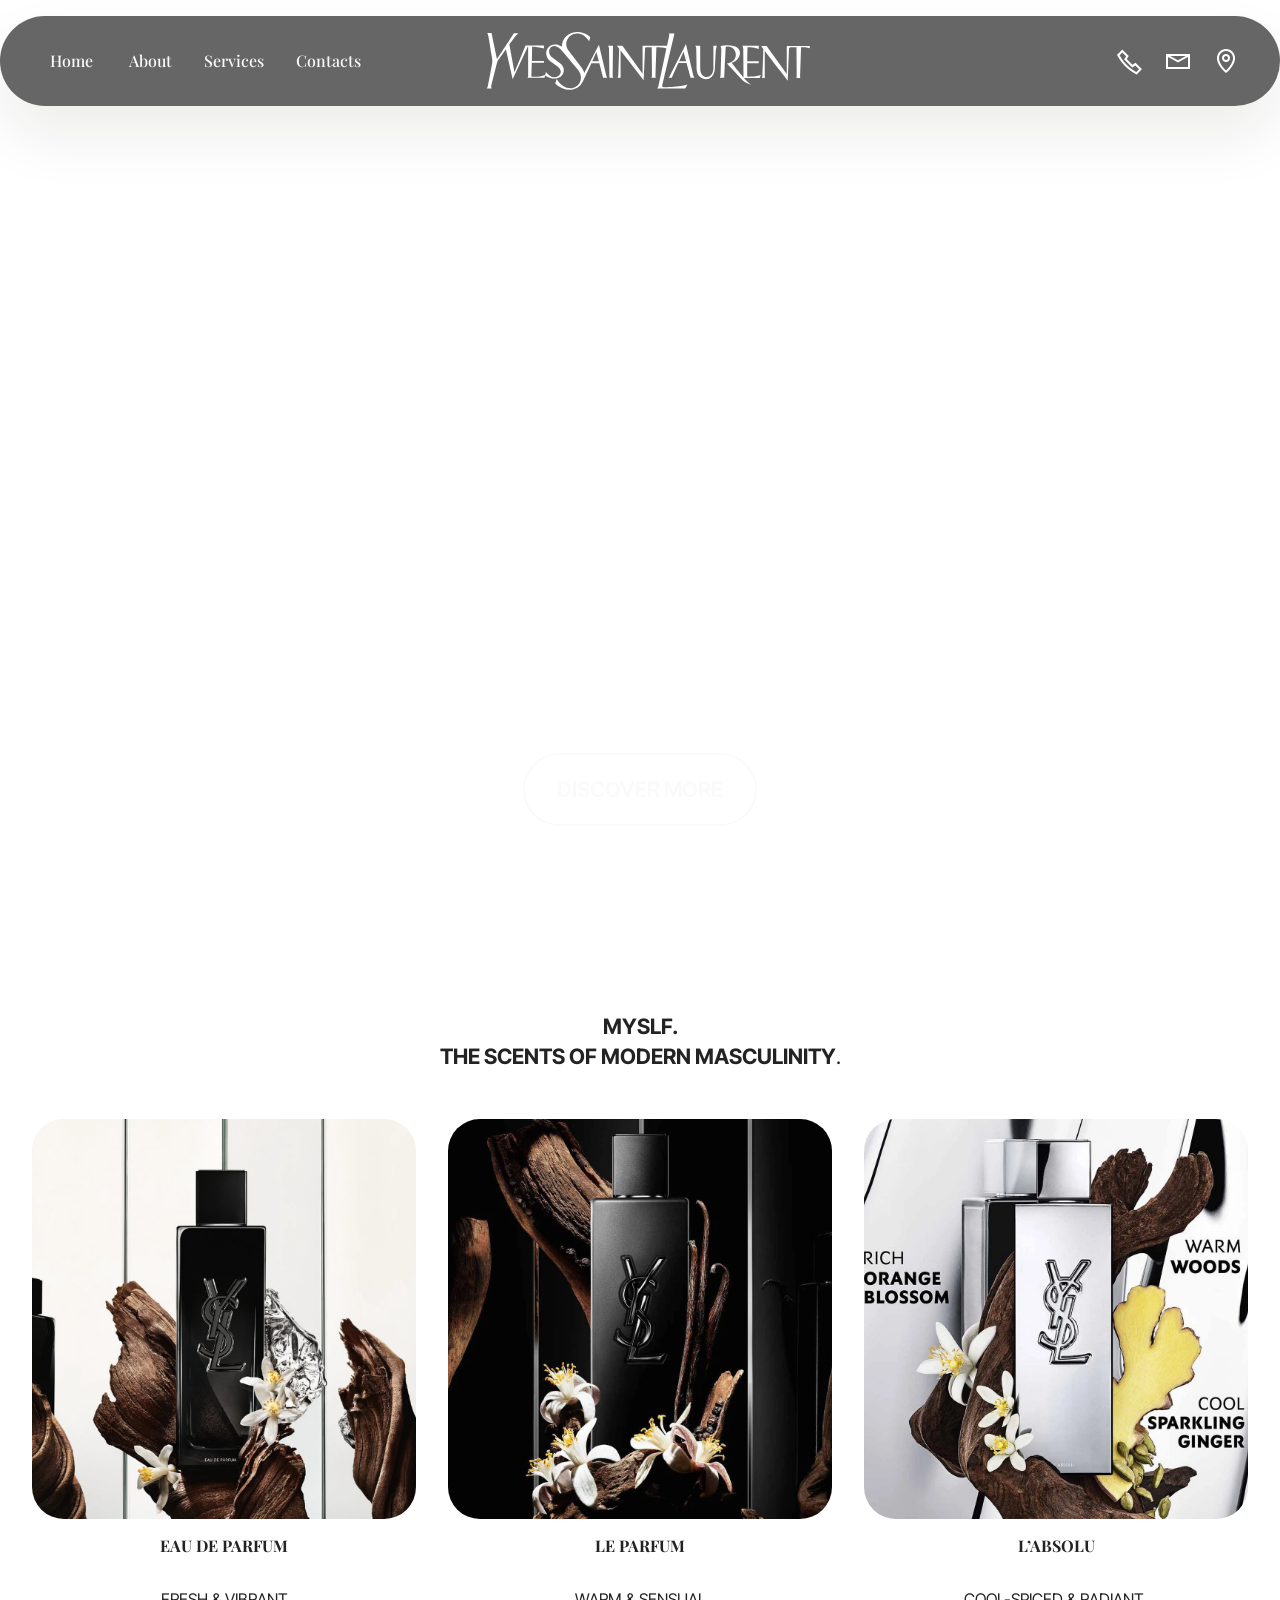
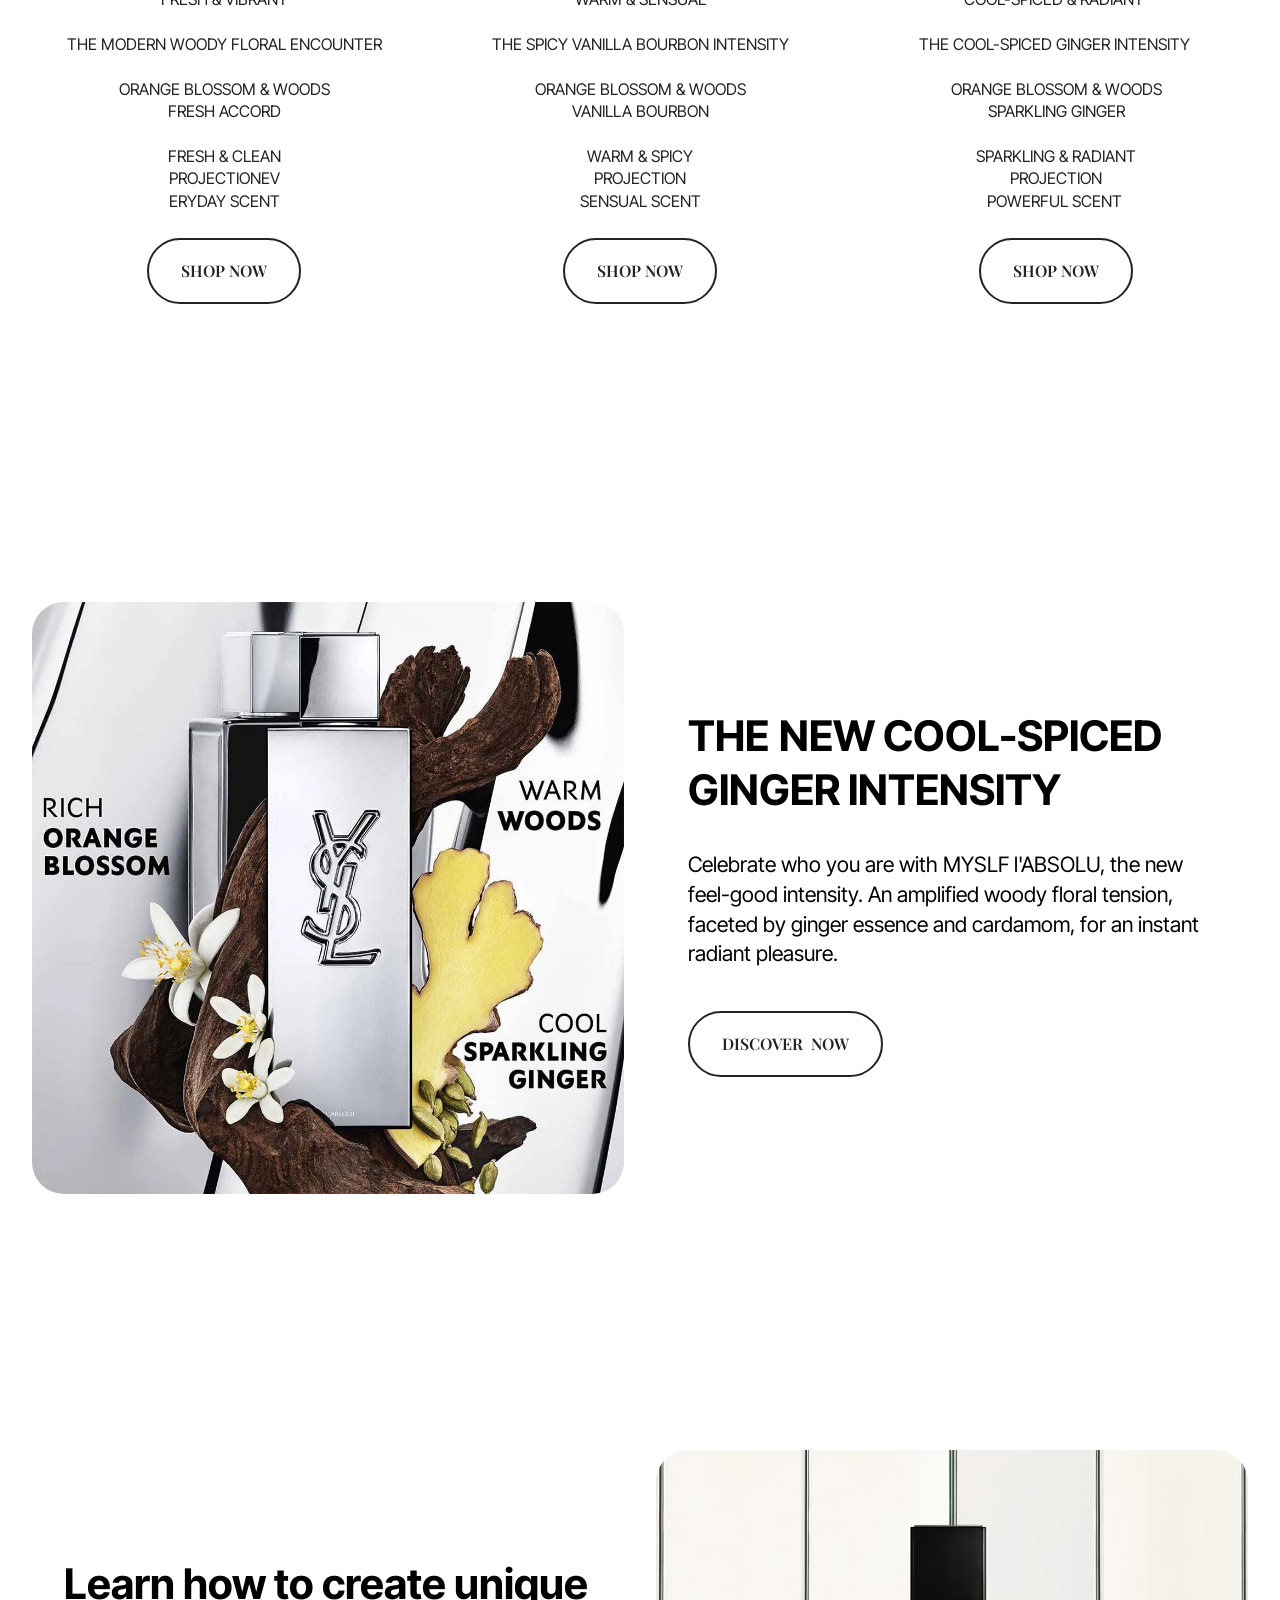
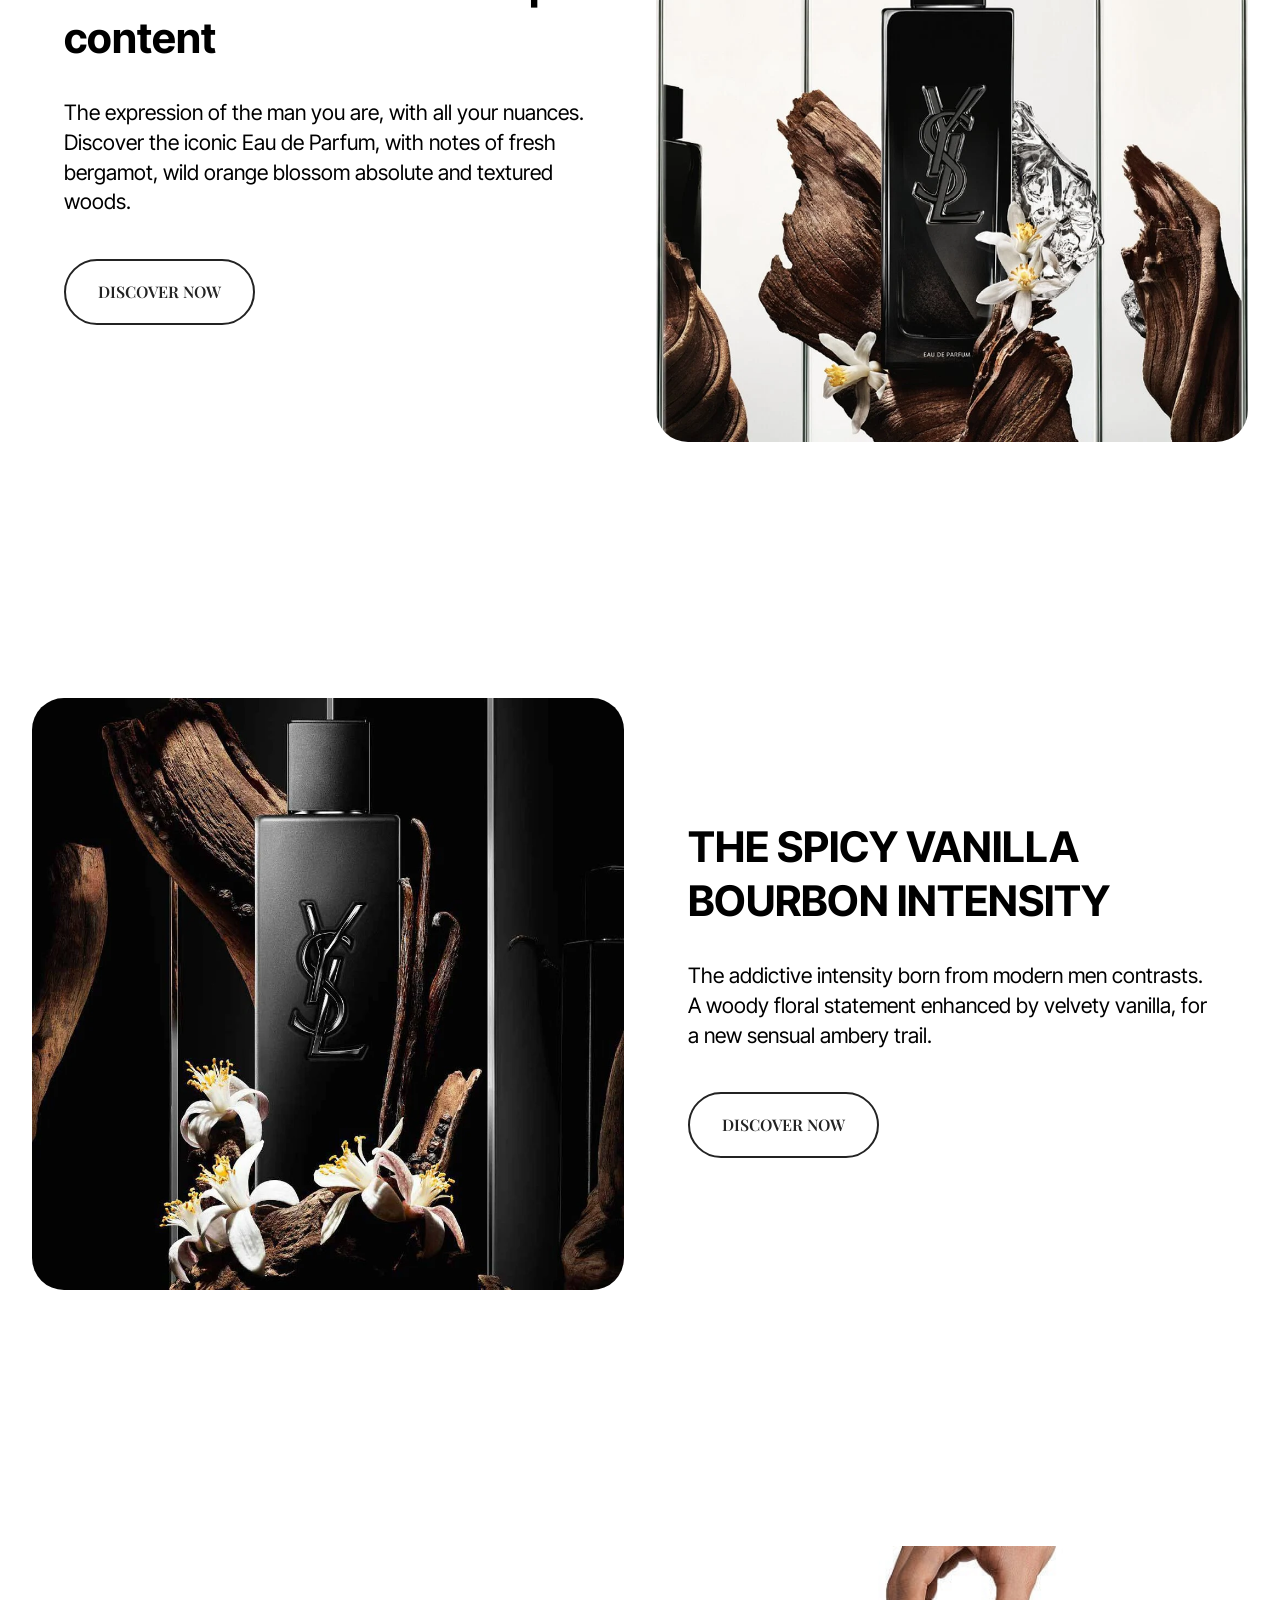
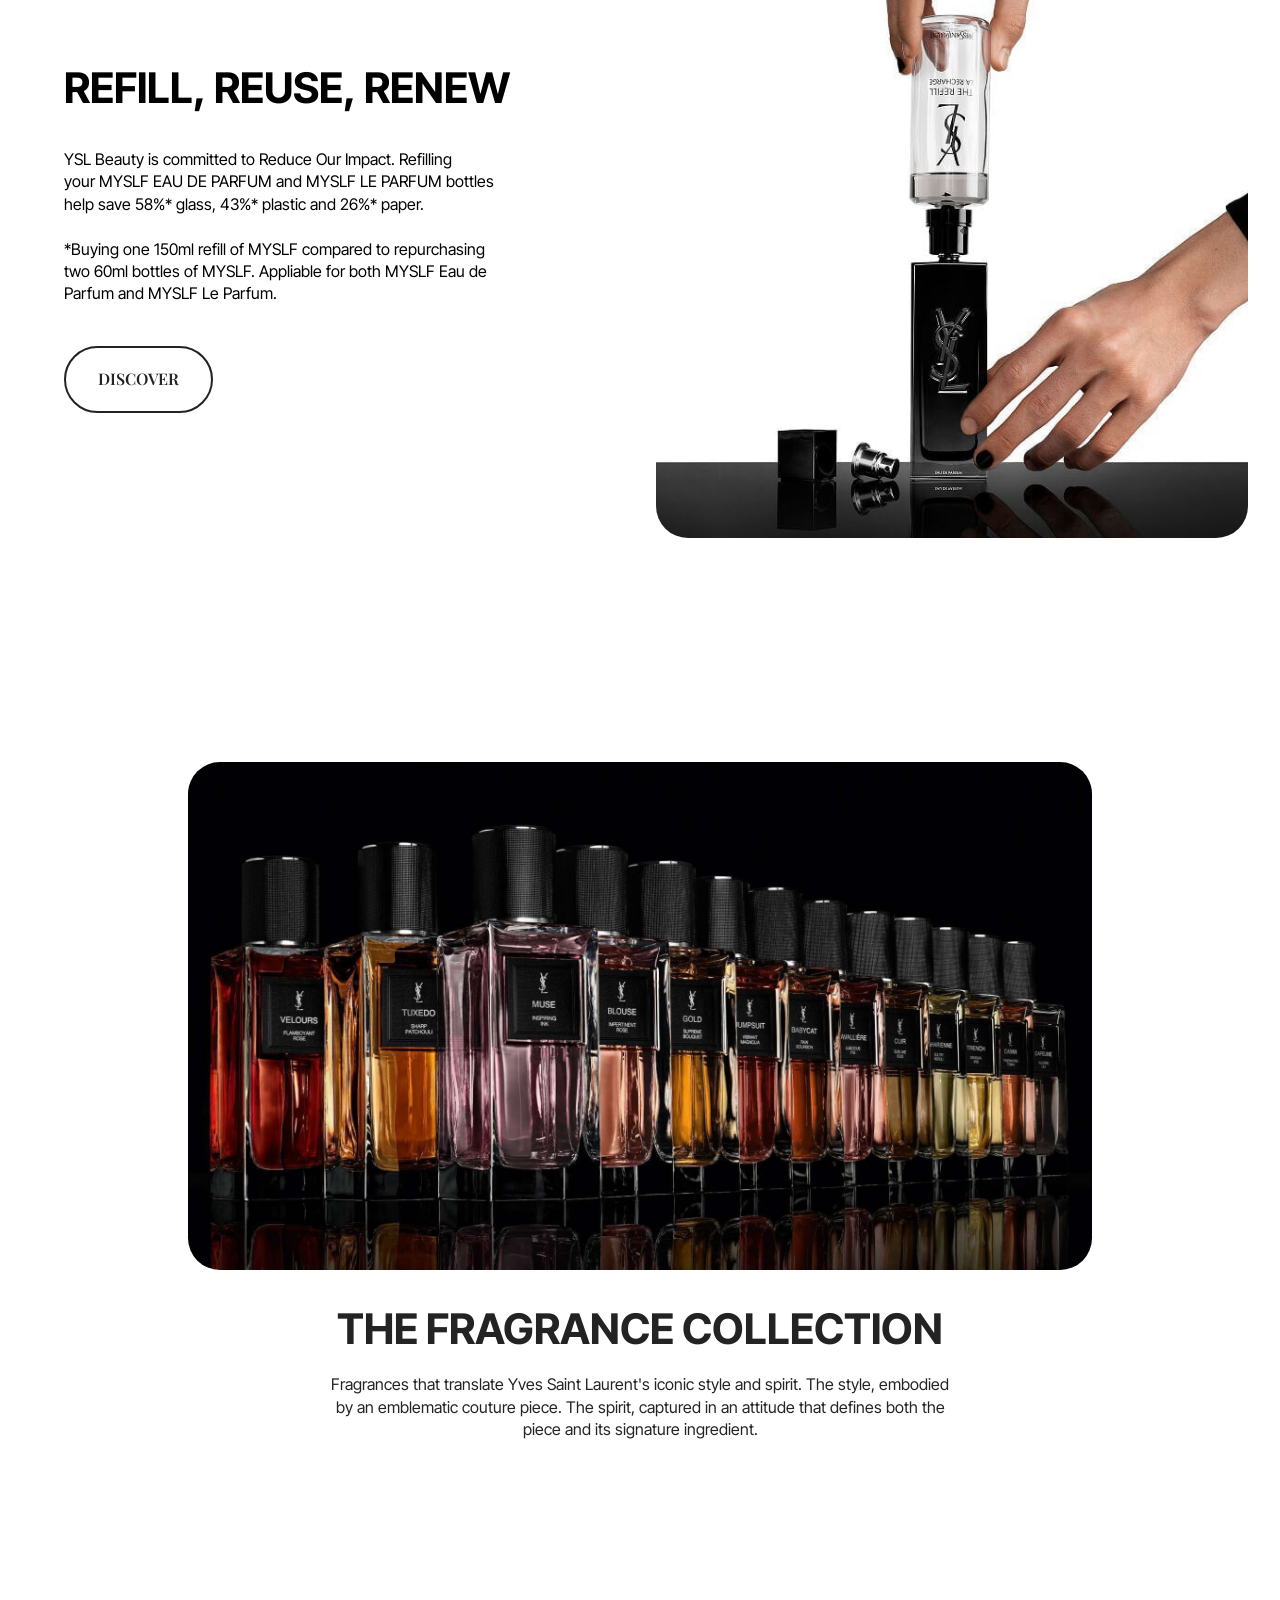
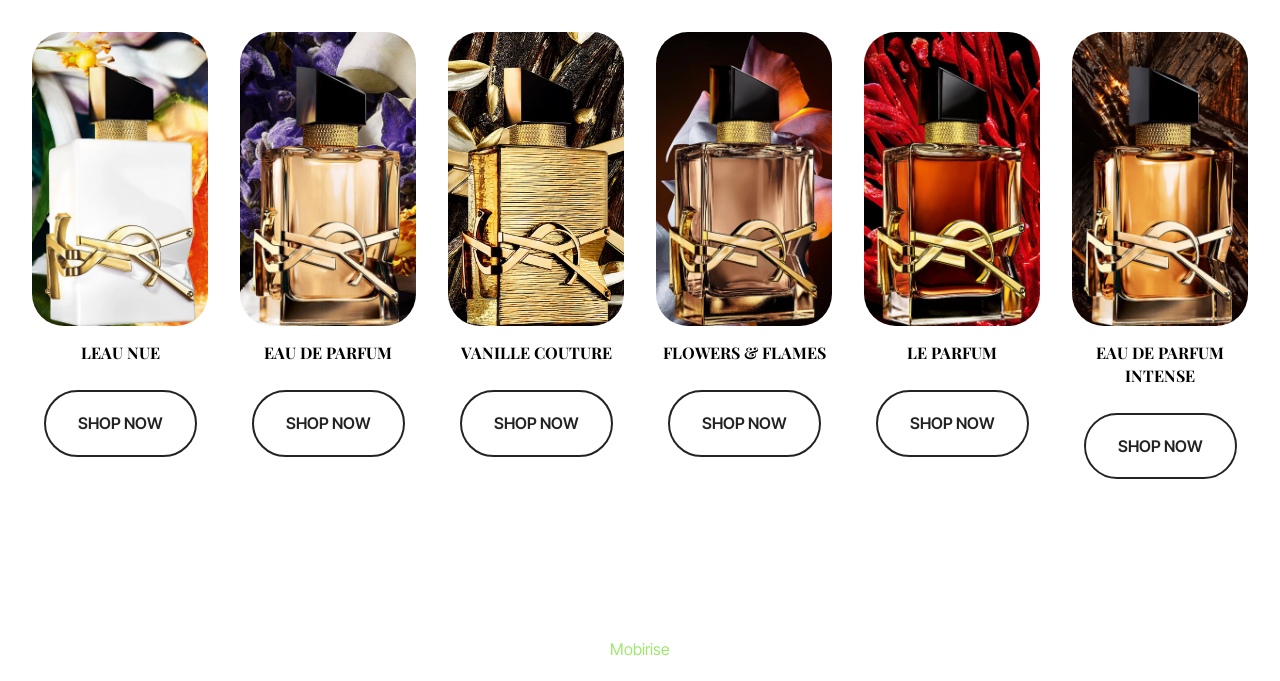
==== commit b61da5f4: "create github pages" ====
--- a/index.html
+++ b/index.html
@@ -19,7 +19,7 @@
   <noscript><link rel="stylesheet" href="https://fonts.googleapis.com/css?family=Inter+Tight:100,200,300,400,500,600,700,800,900,100i,200i,300i,400i,500i,600i,700i,800i,900i&display=swap"></noscript>
   <link rel="preload" href="https://fonts.googleapis.com/css?family=Playfair+Display:400,500,600,700,800,900,400i,500i,600i,700i,800i,900i&display=swap" as="style" onload="this.onload=null;this.rel='stylesheet'">
   <noscript><link rel="stylesheet" href="https://fonts.googleapis.com/css?family=Playfair+Display:400,500,600,700,800,900,400i,500i,600i,700i,800i,900i&display=swap"></noscript>
-  <link rel="preload" as="style" href="assets/mobirise/css/mbr-additional.css?v=JkthZO"><link rel="stylesheet" href="assets/mobirise/css/mbr-additional.css?v=JkthZO" type="text/css">
+  <link rel="preload" as="style" href="assets/mobirise/css/mbr-additional.css?v=WRjuob"><link rel="stylesheet" href="assets/mobirise/css/mbr-additional.css?v=WRjuob" type="text/css">
 
   
   
@@ -374,7 +374,7 @@
 
   </div>
 </div>
-</section><section class="display-7" style="padding: 0;align-items: center;justify-content: center;flex-wrap: wrap;    align-content: center;display: flex;position: relative;height: 4rem;"><a href="https://mobiri.se/4250796" style="flex: 1 1;height: 4rem;position: absolute;width: 100%;z-index: 1;"><img alt="" style="height: 4rem;" src="[data-uri]"></a><p style="margin: 0;text-align: center;" class="display-7">&#8204;</p><a style="z-index:1" href="https://mobirise.com/html-builder.html">HTML Creator</a></section><script src="assets/bootstrap/js/bootstrap.bundle.min.js"></script>  <script src="assets/smoothscroll/smooth-scroll.js"></script>  <script src="assets/ytplayer/index.js"></script>  <script src="assets/dropdown/js/navbar-dropdown.js"></script>  <script src="assets/vimeoplayer/player.js"></script>  <script src="assets/theme/js/script.js"></script>  
+</section><section class="display-7" style="padding: 0;align-items: center;justify-content: center;flex-wrap: wrap;    align-content: center;display: flex;position: relative;height: 4rem;"><a href="https://mobiri.se/4250796" style="flex: 1 1;height: 4rem;position: absolute;width: 100%;z-index: 1;"><img alt="" style="height: 4rem;" src="[data-uri]"></a><p style="margin: 0;text-align: center;" class="display-7">&#8204;</p><a style="z-index:1" href="https://mobirise.com">Mobirise </a></section><script src="assets/bootstrap/js/bootstrap.bundle.min.js"></script>  <script src="assets/smoothscroll/smooth-scroll.js"></script>  <script src="assets/ytplayer/index.js"></script>  <script src="assets/dropdown/js/navbar-dropdown.js"></script>  <script src="assets/vimeoplayer/player.js"></script>  <script src="assets/theme/js/script.js"></script>  
   
   
 </body>
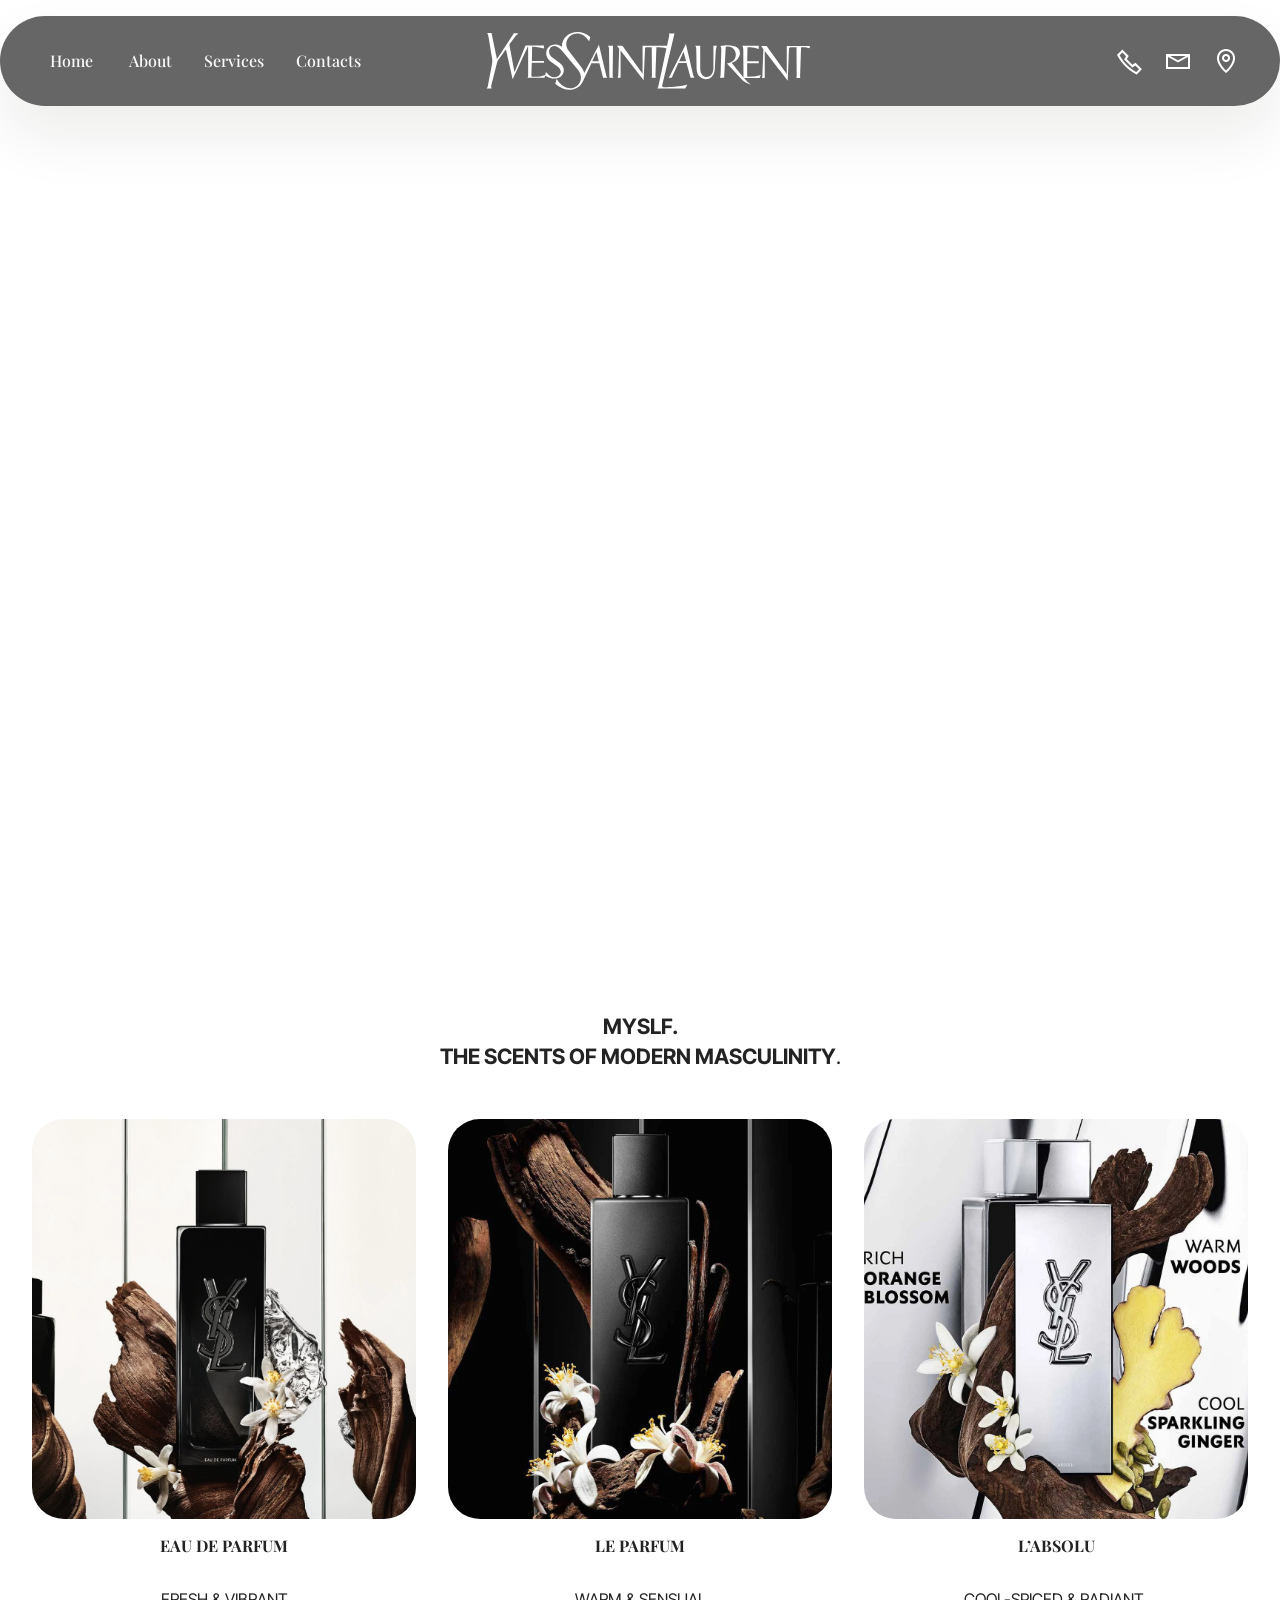
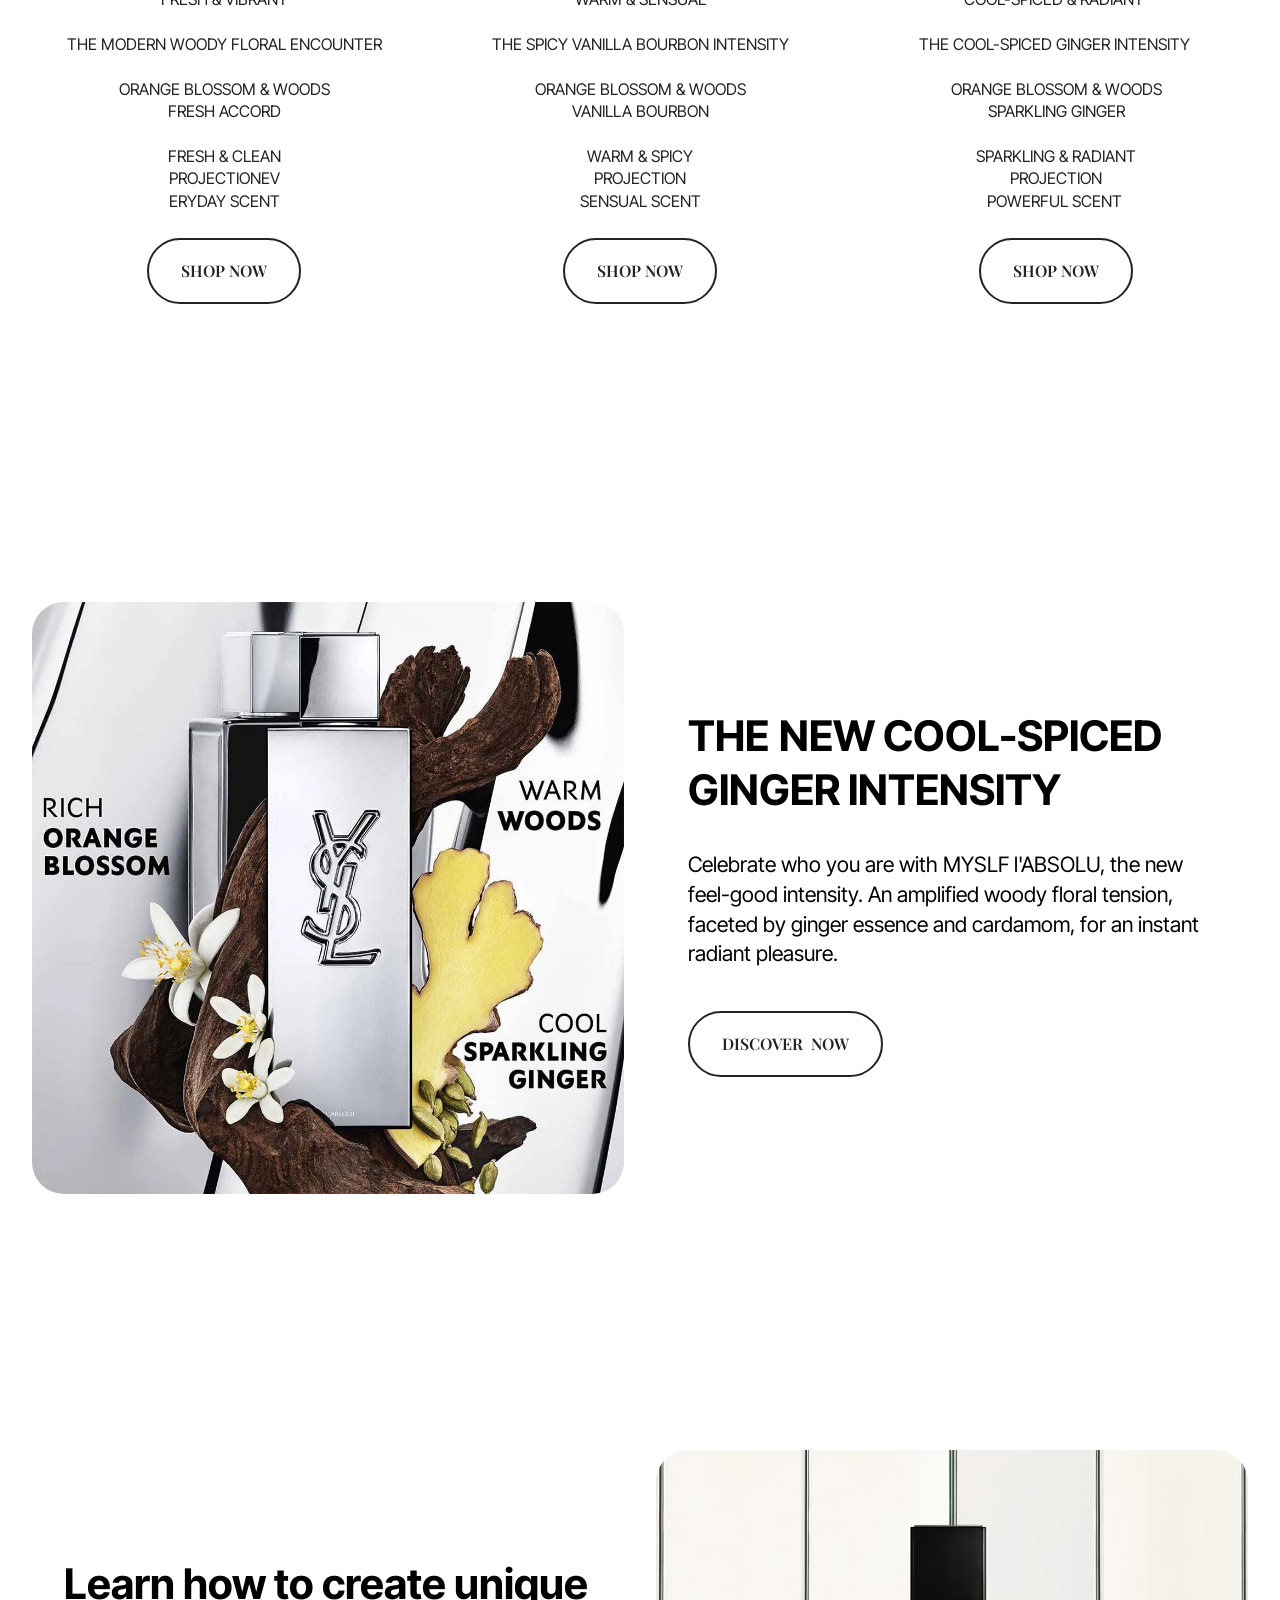
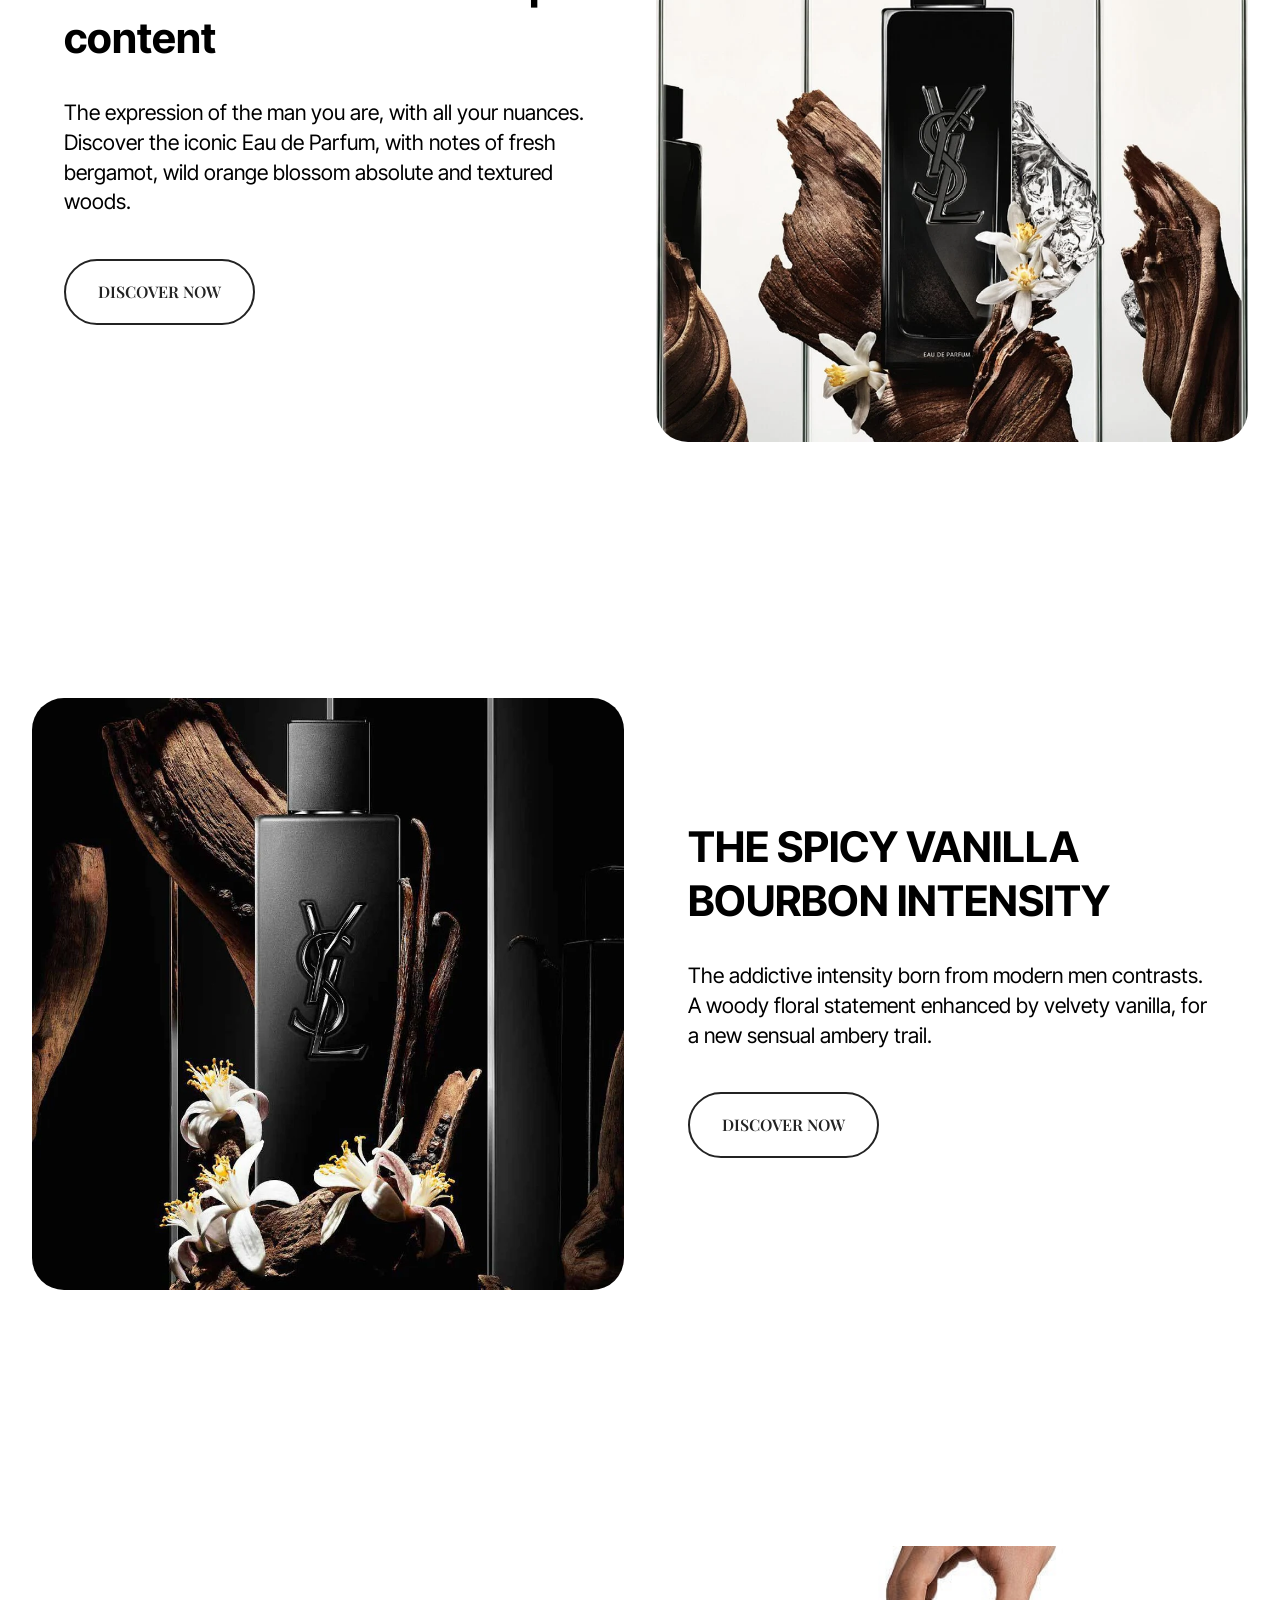
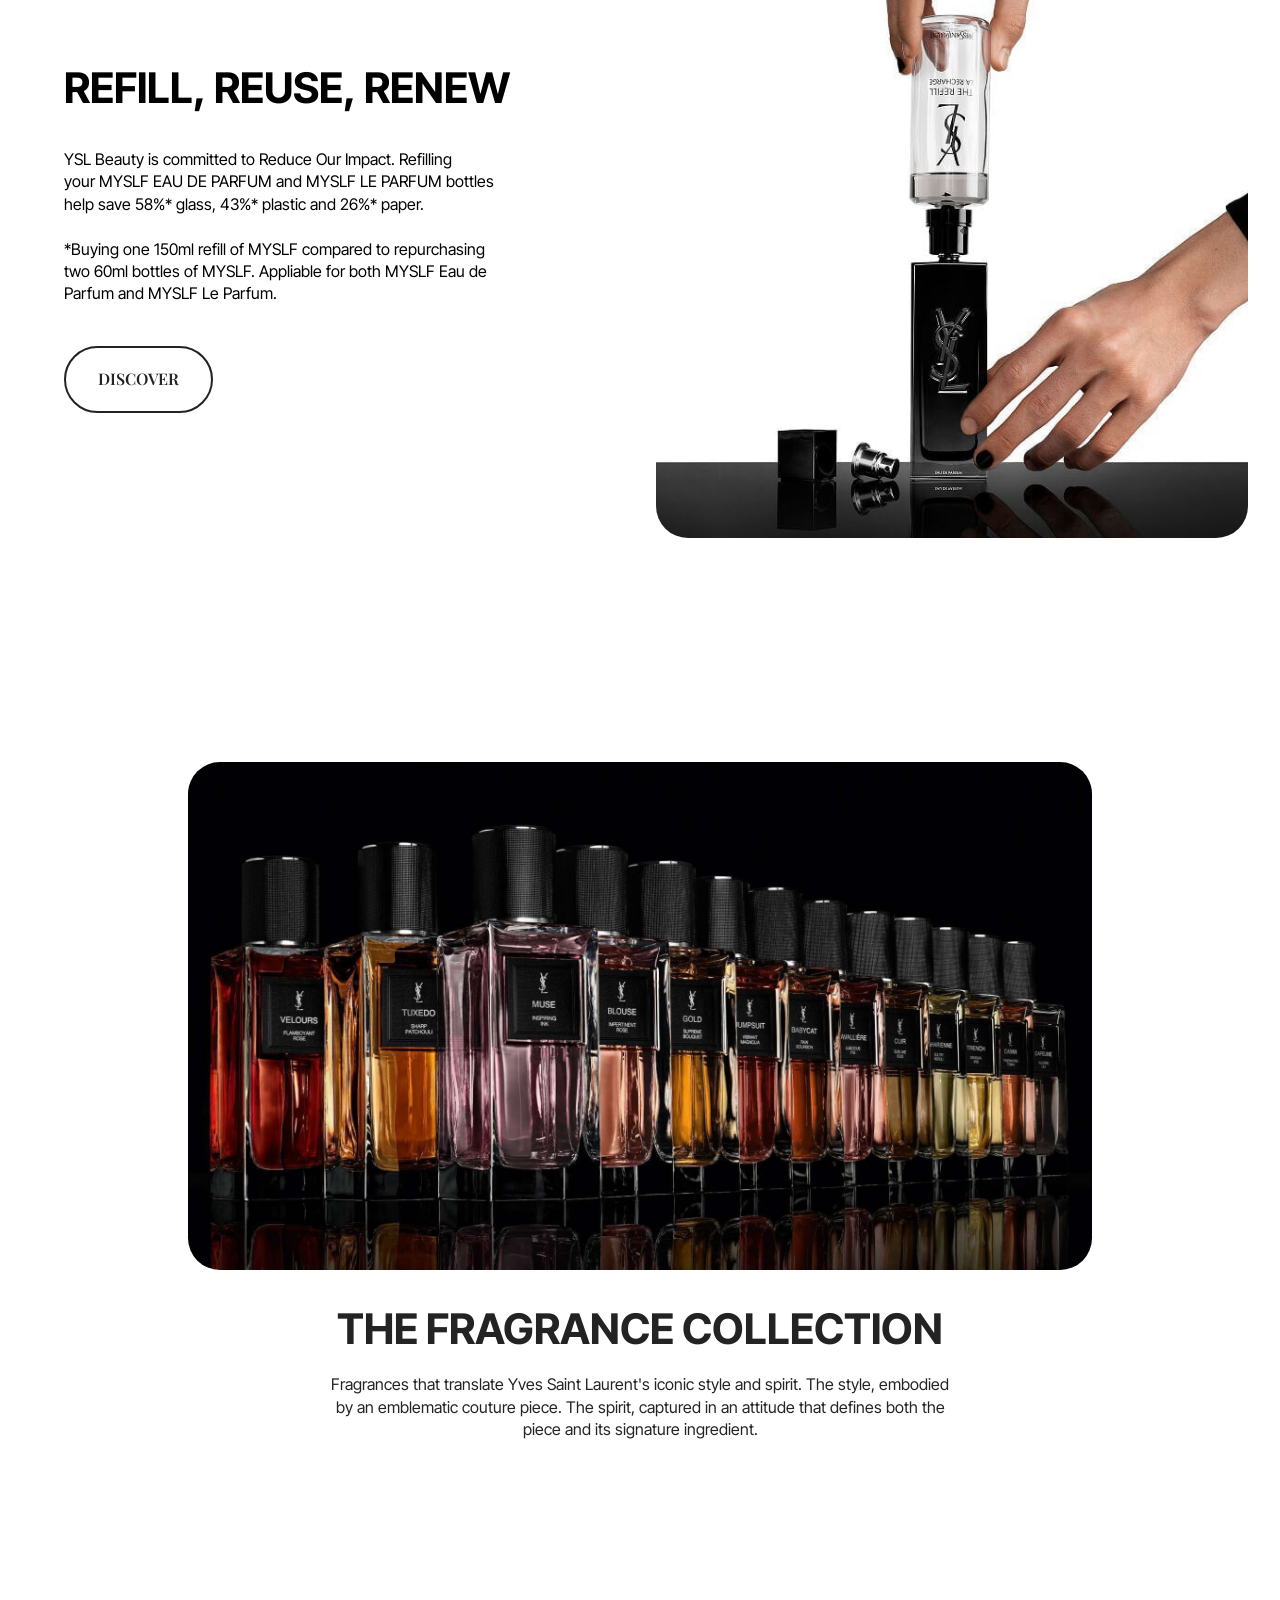
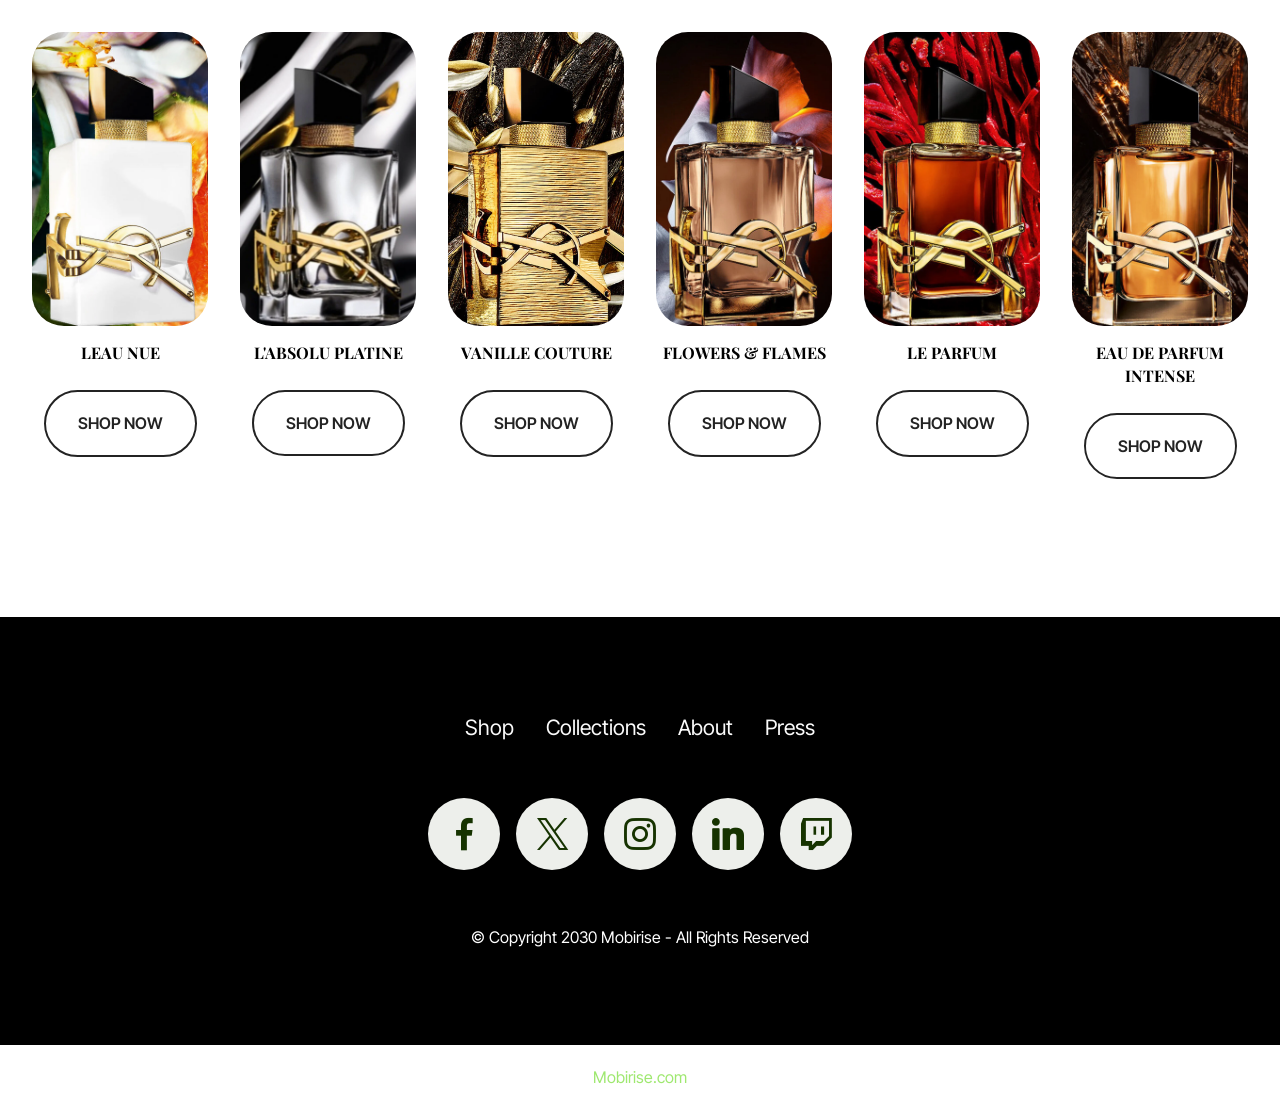
==== commit 49dfd8ad: "create github pages" ====
--- a/index.html
+++ b/index.html
@@ -14,12 +14,13 @@
   <link rel="stylesheet" href="assets/web/assets/mobirise-icons2/mobirise2.css">
   <link rel="stylesheet" href="assets/bootstrap/css/bootstrap.min.css">
   <link rel="stylesheet" href="assets/dropdown/css/style.css">
+  <link rel="stylesheet" href="assets/socicon/css/styles.css">
   <link rel="stylesheet" href="assets/theme/css/style.css">
   <link rel="preload" href="https://fonts.googleapis.com/css?family=Inter+Tight:100,200,300,400,500,600,700,800,900,100i,200i,300i,400i,500i,600i,700i,800i,900i&display=swap" as="style" onload="this.onload=null;this.rel='stylesheet'">
   <noscript><link rel="stylesheet" href="https://fonts.googleapis.com/css?family=Inter+Tight:100,200,300,400,500,600,700,800,900,100i,200i,300i,400i,500i,600i,700i,800i,900i&display=swap"></noscript>
   <link rel="preload" href="https://fonts.googleapis.com/css?family=Playfair+Display:400,500,600,700,800,900,400i,500i,600i,700i,800i,900i&display=swap" as="style" onload="this.onload=null;this.rel='stylesheet'">
   <noscript><link rel="stylesheet" href="https://fonts.googleapis.com/css?family=Playfair+Display:400,500,600,700,800,900,400i,500i,600i,700i,800i,900i&display=swap"></noscript>
-  <link rel="preload" as="style" href="assets/mobirise/css/mbr-additional.css?v=WRjuob"><link rel="stylesheet" href="assets/mobirise/css/mbr-additional.css?v=WRjuob" type="text/css">
+  <link rel="preload" as="style" href="assets/mobirise/css/mbr-additional.css?v=4gJqTr"><link rel="stylesheet" href="assets/mobirise/css/mbr-additional.css?v=4gJqTr" type="text/css">
 
   
   
@@ -53,10 +54,10 @@
 						<a class="nav-link link text-white display-4" href="https://mobiri.se">Home&nbsp;</a>
 					</li><li class="nav-item"><a class="nav-link link text-white text-primary display-4" href="page1.html">About</a></li>
 					<li class="nav-item">
-						<a class="nav-link link show text-white display-4" href="https://mobiri.se" aria-expanded="false">Services</a>
+						<a class="nav-link link show text-white text-primary display-4" href="page2.html" aria-expanded="false">Services</a>
 					</li>
 					<li class="nav-item">
-						<a class="nav-link link text-white display-4" href="https://mobiri.se">Contacts</a>
+						<a class="nav-link link text-white text-primary display-4" href="page6.html">Contacts</a>
 					</li></ul>
 				<div class="icons-menu">
 					<a class="iconfont-wrapper" href="https://mobiri.se">
@@ -85,7 +86,7 @@
         
         
         
-        <div class="mbr-section-btn"><a class="btn btn-white-outline display-5" href="https://mobiri.se">DISCOVER MORE</a></div>
+        
       </div>
     </div>
   </div>
@@ -303,20 +304,20 @@
           
           
         </div>
-        <div class="mbr-section-btn item-footer mt-2"><a href="" class="btn item-btn btn-black-outline display-7">SHOP NOW</a></div>
-      </div>
-    </div>
-    <div class="item features-image col-6 col-md-4 col-lg-2">
-      <div class="item-wrapper">
-        <div class="item-img">
-          <img src="assets/images/section2-edp-visual.webp" alt="Mobirise Website Builder" title="" data-slide-to="1" data-bs-slide-to="1">
-        </div>
-        <div class="item-content align-left mt-3">
-          <h5 class="item-title mbr-fonts-style mb-3 display-4"><strong>EAU DE PARFUM</strong></h5>
-          
-          
-        </div>
-        <div class="mbr-section-btn item-footer mt-2"><a href="" class="btn item-btn btn-black-outline display-7">SHOP NOW</a></div>
+        <div class="mbr-section-btn item-footer mt-2"><a href="page12.html" class="btn item-btn btn-black-outline display-7">SHOP NOW</a></div>
+      </div>
+    </div>
+    <div class="item features-image col-6 col-md-4 col-lg-2">
+      <div class="item-wrapper">
+        <div class="item-img">
+          <img src="assets/images/platine-prod-visual.webp" alt="Mobirise Website Builder" title="" data-slide-to="1" data-bs-slide-to="1">
+        </div>
+        <div class="item-content align-left mt-3">
+          <h5 class="item-title mbr-fonts-style mb-3 display-4"><strong>L'ABSOLU PLATINE</strong></h5>
+          
+          
+        </div>
+        <div class="mbr-section-btn item-footer mt-2"><a href="page8.html" class="btn item-btn btn-black-outline display-7">SHOP NOW</a></div>
       </div>
     </div>
     <div class="item features-image col-6 col-md-4 col-lg-2">
@@ -329,7 +330,7 @@
           
           
         </div>
-        <div class="mbr-section-btn item-footer mt-2"><a href="" class="btn item-btn btn-black-outline display-7">SHOP NOW</a></div>
+        <div class="mbr-section-btn item-footer mt-2"><a href="page9.html" class="btn item-btn btn-black-outline display-7">SHOP NOW</a></div>
       </div>
     </div>
     <div class="item features-image col-6 col-md-4 col-lg-2">
@@ -342,7 +343,7 @@
           
           
         </div>
-        <div class="mbr-section-btn item-footer mt-2"><a href="" class="btn item-btn btn-black-outline display-7">SHOP NOW</a></div>
+        <div class="mbr-section-btn item-footer mt-2"><a href="page10.html" class="btn item-btn btn-black-outline display-7">SHOP NOW</a></div>
       </div>
     </div>
     <div class="item features-image col-6 col-md-4 col-lg-2">
@@ -355,7 +356,7 @@
           
           
         </div>
-        <div class="mbr-section-btn item-footer mt-2"><a href="" class="btn item-btn btn-black-outline display-7">SHOP NOW</a></div>
+        <div class="mbr-section-btn item-footer mt-2"><a href="page11.html" class="btn item-btn btn-black-outline display-7">SHOP NOW</a></div>
       </div>
     </div>
     <div class="item features-image col-6 col-md-4 col-lg-2">
@@ -368,13 +369,76 @@
           
           
         </div>
-        <div class="mbr-section-btn item-footer mt-2"><a href="" class="btn item-btn btn-black-outline display-7">SHOP NOW</a></div>
+        <div class="mbr-section-btn item-footer mt-2"><a href="page13.html" class="btn item-btn btn-black-outline display-7">SHOP NOW</a></div>
       </div>
     </div>
 
   </div>
 </div>
-</section><section class="display-7" style="padding: 0;align-items: center;justify-content: center;flex-wrap: wrap;    align-content: center;display: flex;position: relative;height: 4rem;"><a href="https://mobiri.se/4250796" style="flex: 1 1;height: 4rem;position: absolute;width: 100%;z-index: 1;"><img alt="" style="height: 4rem;" src="[data-uri]"></a><p style="margin: 0;text-align: center;" class="display-7">&#8204;</p><a style="z-index:1" href="https://mobirise.com">Mobirise </a></section><script src="assets/bootstrap/js/bootstrap.bundle.min.js"></script>  <script src="assets/smoothscroll/smooth-scroll.js"></script>  <script src="assets/ytplayer/index.js"></script>  <script src="assets/dropdown/js/navbar-dropdown.js"></script>  <script src="assets/vimeoplayer/player.js"></script>  <script src="assets/theme/js/script.js"></script>  
+</section>
+
+<section data-bs-version="5.1" class="footer3 cid-uZ0UThwmDZ" once="footers" id="footer03-2a">
+
+        
+
+    
+
+    <div class="container">
+        <div class="row">
+            <div class="row-links">
+                <ul class="header-menu">
+                  
+                  
+                  
+                  
+                <li class="header-menu-item mbr-fonts-style display-5">
+                    <a href="#" class="text-white">Shop</a>
+                  </li><li class="header-menu-item mbr-fonts-style display-5">
+                    <a href="#" class="text-white">Collections</a>
+                  </li><li class="header-menu-item mbr-fonts-style display-5">
+                    <a href="#" class="text-white">About</a>
+                  </li><li class="header-menu-item mbr-fonts-style display-5">
+                    <a href="#" class="text-white">Press</a>
+                  </li></ul>
+              </div>
+
+            <div class="col-12 mt-4">
+                <div class="social-row">
+                    <div class="soc-item">
+                        <a href="https://mobiri.se/" target="_blank">
+                            <span class="mbr-iconfont socicon socicon-facebook display-7"></span>
+                        </a>
+                    </div>
+                    <div class="soc-item">
+                        <a href="https://mobiri.se/" target="_blank">
+                            <span class="mbr-iconfont socicon-twitter socicon"></span>
+                        </a>
+                    </div>
+                    <div class="soc-item">
+                        <a href="https://mobiri.se/" target="_blank">
+                            <span class="mbr-iconfont socicon-instagram socicon"></span>
+                        </a>
+                    </div>
+                    <div class="soc-item">
+                        <a href="https://mobiri.se/" target="_blank">
+                            <span class="mbr-iconfont socicon socicon-linkedin"></span>
+                        </a>
+                    </div>
+                    <div class="soc-item">
+                        <a href="https://mobiri.se/" target="_blank">
+                            <span class="mbr-iconfont socicon socicon-twitch"></span>
+                        </a>
+                    </div>
+                </div>
+            </div>
+            <div class="col-12 mt-5">
+                <p class="mbr-fonts-style copyright display-7">
+                    © Copyright 2030 Mobirise - All Rights Reserved
+                </p>
+            </div>
+        </div>
+    </div>
+</section><section class="display-7" style="padding: 0;align-items: center;justify-content: center;flex-wrap: wrap;    align-content: center;display: flex;position: relative;height: 4rem;"><a href="https://mobiri.se/4250796" style="flex: 1 1;height: 4rem;position: absolute;width: 100%;z-index: 1;"><img alt="" style="height: 4rem;" src="[data-uri]"></a><p style="margin: 0;text-align: center;" class="display-7">&#8204;</p><a style="z-index:1" href="https://mobirise.com">Mobirise.com </a></section><script src="assets/bootstrap/js/bootstrap.bundle.min.js"></script>  <script src="assets/smoothscroll/smooth-scroll.js"></script>  <script src="assets/ytplayer/index.js"></script>  <script src="assets/dropdown/js/navbar-dropdown.js"></script>  <script src="assets/vimeoplayer/player.js"></script>  <script src="assets/theme/js/script.js"></script>  
   
   
 </body>
--- a/assets/socicon/css/styles.css
+++ b/assets/socicon/css/styles.css
@@ -0,0 +1,940 @@
+@charset "UTF-8";
+
+@font-face {
+  font-family: 'Socicon';
+  src:  url('../fonts/socicon.eot');
+  src:  url('../fonts/socicon.eot?#iefix') format('embedded-opentype'),
+    url('../fonts/socicon.woff2') format('woff2'),
+    url('../fonts/socicon.ttf') format('truetype'),
+    url('../fonts/socicon.woff') format('woff'),
+    url('../fonts/socicon.svg#socicon') format('svg');
+  font-weight: normal;
+  font-style: normal;
+  font-display: swap;
+}
+
+[data-icon]:before {
+  font-family: "socicon" !important;
+  content: attr(data-icon);
+  font-style: normal !important;
+  font-weight: normal !important;
+  font-variant: normal !important;
+  text-transform: none !important;
+  speak: none;
+  line-height: 1;
+  -webkit-font-smoothing: antialiased;
+  -moz-osx-font-smoothing: grayscale;
+}
+
+[class^="socicon-"], [class*=" socicon-"] {
+  /* use !important to prevent issues with browser extensions that change fonts */
+  font-family: 'Socicon' !important;
+  speak: none;
+  font-style: normal;
+  font-weight: normal;
+  font-variant: normal;
+  text-transform: none;
+  line-height: 1;
+
+  /* Better Font Rendering =========== */
+  -webkit-font-smoothing: antialiased;
+  -moz-osx-font-smoothing: grayscale;
+}
+
+.socicon-500px:before {
+  content: "\e000";
+}
+.socicon-8tracks:before {
+  content: "\e001";
+}
+.socicon-airbnb:before {
+  content: "\e002";
+}
+.socicon-alliance:before {
+  content: "\e003";
+}
+.socicon-amazon:before {
+  content: "\e004";
+}
+.socicon-amplement:before {
+  content: "\e005";
+}
+.socicon-android:before {
+  content: "\e006";
+}
+.socicon-angellist:before {
+  content: "\e007";
+}
+.socicon-apple:before {
+  content: "\e008";
+}
+.socicon-appnet:before {
+  content: "\e009";
+}
+.socicon-baidu:before {
+  content: "\e00a";
+}
+.socicon-bandcamp:before {
+  content: "\e00b";
+}
+.socicon-battlenet:before {
+  content: "\e00c";
+}
+.socicon-mixer:before {
+  content: "\e00d";
+}
+.socicon-bebee:before {
+  content: "\e00e";
+}
+.socicon-bebo:before {
+  content: "\e00f";
+}
+.socicon-behance:before {
+  content: "\e010";
+}
+.socicon-blizzard:before {
+  content: "\e011";
+}
+.socicon-blogger:before {
+  content: "\e012";
+}
+.socicon-buffer:before {
+  content: "\e013";
+}
+.socicon-chrome:before {
+  content: "\e014";
+}
+.socicon-coderwall:before {
+  content: "\e015";
+}
+.socicon-curse:before {
+  content: "\e016";
+}
+.socicon-dailymotion:before {
+  content: "\e017";
+}
+.socicon-deezer:before {
+  content: "\e018";
+}
+.socicon-delicious:before {
+  content: "\e019";
+}
+.socicon-deviantart:before {
+  content: "\e01a";
+}
+.socicon-diablo:before {
+  content: "\e01b";
+}
+.socicon-digg:before {
+  content: "\e01c";
+}
+.socicon-discord:before {
+  content: "\e01d";
+}
+.socicon-disqus:before {
+  content: "\e01e";
+}
+.socicon-douban:before {
+  content: "\e01f";
+}
+.socicon-draugiem:before {
+  content: "\e020";
+}
+.socicon-dribbble:before {
+  content: "\e021";
+}
+.socicon-drupal:before {
+  content: "\e022";
+}
+.socicon-ebay:before {
+  content: "\e023";
+}
+.socicon-ello:before {
+  content: "\e024";
+}
+.socicon-endomodo:before {
+  content: "\e025";
+}
+.socicon-envato:before {
+  content: "\e026";
+}
+.socicon-etsy:before {
+  content: "\e027";
+}
+.socicon-facebook:before {
+  content: "\e028";
+}
+.socicon-feedburner:before {
+  content: "\e029";
+}
+.socicon-filmweb:before {
+  content: "\e02a";
+}
+.socicon-firefox:before {
+  content: "\e02b";
+}
+.socicon-flattr:before {
+  content: "\e02c";
+}
+.socicon-flickr:before {
+  content: "\e02d";
+}
+.socicon-formulr:before {
+  content: "\e02e";
+}
+.socicon-forrst:before {
+  content: "\e02f";
+}
+.socicon-foursquare:before {
+  content: "\e030";
+}
+.socicon-friendfeed:before {
+  content: "\e031";
+}
+.socicon-github:before {
+  content: "\e032";
+}
+.socicon-goodreads:before {
+  content: "\e033";
+}
+.socicon-google:before {
+  content: "\e034";
+}
+.socicon-googlescholar:before {
+  content: "\e035";
+}
+.socicon-googlegroups:before {
+  content: "\e036";
+}
+.socicon-googlephotos:before {
+  content: "\e037";
+}
+.socicon-googleplus:before {
+  content: "\e038";
+}
+.socicon-grooveshark:before {
+  content: "\e039";
+}
+.socicon-hackerrank:before {
+  content: "\e03a";
+}
+.socicon-hearthstone:before {
+  content: "\e03b";
+}
+.socicon-hellocoton:before {
+  content: "\e03c";
+}
+.socicon-heroes:before {
+  content: "\e03d";
+}
+.socicon-smashcast:before {
+  content: "\e03e";
+}
+.socicon-horde:before {
+  content: "\e03f";
+}
+.socicon-houzz:before {
+  content: "\e040";
+}
+.socicon-icq:before {
+  content: "\e041";
+}
+.socicon-identica:before {
+  content: "\e042";
+}
+.socicon-imdb:before {
+  content: "\e043";
+}
+.socicon-instagram:before {
+  content: "\e044";
+}
+.socicon-issuu:before {
+  content: "\e045";
+}
+.socicon-istock:before {
+  content: "\e046";
+}
+.socicon-itunes:before {
+  content: "\e047";
+}
+.socicon-keybase:before {
+  content: "\e048";
+}
+.socicon-lanyrd:before {
+  content: "\e049";
+}
+.socicon-lastfm:before {
+  content: "\e04a";
+}
+.socicon-line:before {
+  content: "\e04b";
+}
+.socicon-linkedin:before {
+  content: "\e04c";
+}
+.socicon-livejournal:before {
+  content: "\e04d";
+}
+.socicon-lyft:before {
+  content: "\e04e";
+}
+.socicon-macos:before {
+  content: "\e04f";
+}
+.socicon-mail:before {
+  content: "\e050";
+}
+.socicon-medium:before {
+  content: "\e051";
+}
+.socicon-meetup:before {
+  content: "\e052";
+}
+.socicon-mixcloud:before {
+  content: "\e053";
+}
+.socicon-modelmayhem:before {
+  content: "\e054";
+}
+.socicon-mumble:before {
+  content: "\e055";
+}
+.socicon-myspace:before {
+  content: "\e056";
+}
+.socicon-newsvine:before {
+  content: "\e057";
+}
+.socicon-nintendo:before {
+  content: "\e058";
+}
+.socicon-npm:before {
+  content: "\e059";
+}
+.socicon-odnoklassniki:before {
+  content: "\e05a";
+}
+.socicon-openid:before {
+  content: "\e05b";
+}
+.socicon-opera:before {
+  content: "\e05c";
+}
+.socicon-outlook:before {
+  content: "\e05d";
+}
+.socicon-overwatch:before {
+  content: "\e05e";
+}
+.socicon-patreon:before {
+  content: "\e05f";
+}
+.socicon-paypal:before {
+  content: "\e060";
+}
+.socicon-periscope:before {
+  content: "\e061";
+}
+.socicon-persona:before {
+  content: "\e062";
+}
+.socicon-pinterest:before {
+  content: "\e063";
+}
+.socicon-play:before {
+  content: "\e064";
+}
+.socicon-player:before {
+  content: "\e065";
+}
+.socicon-playstation:before {
+  content: "\e066";
+}
+.socicon-pocket:before {
+  content: "\e067";
+}
+.socicon-qq:before {
+  content: "\e068";
+}
+.socicon-quora:before {
+  content: "\e069";
+}
+.socicon-raidcall:before {
+  content: "\e06a";
+}
+.socicon-ravelry:before {
+  content: "\e06b";
+}
+.socicon-reddit:before {
+  content: "\e06c";
+}
+.socicon-renren:before {
+  content: "\e06d";
+}
+.socicon-researchgate:before {
+  content: "\e06e";
+}
+.socicon-residentadvisor:before {
+  content: "\e06f";
+}
+.socicon-reverbnation:before {
+  content: "\e070";
+}
+.socicon-rss:before {
+  content: "\e071";
+}
+.socicon-sharethis:before {
+  content: "\e072";
+}
+.socicon-skype:before {
+  content: "\e073";
+}
+.socicon-slideshare:before {
+  content: "\e074";
+}
+.socicon-smugmug:before {
+  content: "\e075";
+}
+.socicon-snapchat:before {
+  content: "\e076";
+}
+.socicon-songkick:before {
+  content: "\e077";
+}
+.socicon-soundcloud:before {
+  content: "\e078";
+}
+.socicon-spotify:before {
+  content: "\e079";
+}
+.socicon-stackexchange:before {
+  content: "\e07a";
+}
+.socicon-stackoverflow:before {
+  content: "\e07b";
+}
+.socicon-starcraft:before {
+  content: "\e07c";
+}
+.socicon-stayfriends:before {
+  content: "\e07d";
+}
+.socicon-steam:before {
+  content: "\e07e";
+}
+.socicon-storehouse:before {
+  content: "\e07f";
+}
+.socicon-strava:before {
+  content: "\e080";
+}
+.socicon-streamjar:before {
+  content: "\e081";
+}
+.socicon-stumbleupon:before {
+  content: "\e082";
+}
+.socicon-swarm:before {
+  content: "\e083";
+}
+.socicon-teamspeak:before {
+  content: "\e084";
+}
+.socicon-teamviewer:before {
+  content: "\e085";
+}
+.socicon-technorati:before {
+  content: "\e086";
+}
+.socicon-telegram:before {
+  content: "\e087";
+}
+.socicon-tripadvisor:before {
+  content: "\e088";
+}
+.socicon-tripit:before {
+  content: "\e089";
+}
+.socicon-triplej:before {
+  content: "\e08a";
+}
+.socicon-tumblr:before {
+  content: "\e08b";
+}
+.socicon-twitch:before {
+  content: "\e08c";
+}
+.socicon-twitter:before {
+  content: "\e08d";
+}
+.socicon-uber:before {
+  content: "\e08e";
+}
+.socicon-ventrilo:before {
+  content: "\e08f";
+}
+.socicon-viadeo:before {
+  content: "\e090";
+}
+.socicon-viber:before {
+  content: "\e091";
+}
+.socicon-viewbug:before {
+  content: "\e092";
+}
+.socicon-vimeo:before {
+  content: "\e093";
+}
+.socicon-vine:before {
+  content: "\e094";
+}
+.socicon-vkontakte:before {
+  content: "\e095";
+}
+.socicon-warcraft:before {
+  content: "\e096";
+}
+.socicon-wechat:before {
+  content: "\e097";
+}
+.socicon-weibo:before {
+  content: "\e098";
+}
+.socicon-whatsapp:before {
+  content: "\e099";
+}
+.socicon-wikipedia:before {
+  content: "\e09a";
+}
+.socicon-windows:before {
+  content: "\e09b";
+}
+.socicon-wordpress:before {
+  content: "\e09c";
+}
+.socicon-wykop:before {
+  content: "\e09d";
+}
+.socicon-xbox:before {
+  content: "\e09e";
+}
+.socicon-xing:before {
+  content: "\e09f";
+}
+.socicon-yahoo:before {
+  content: "\e0a0";
+}
+.socicon-yammer:before {
+  content: "\e0a1";
+}
+.socicon-yandex:before {
+  content: "\e0a2";
+}
+.socicon-yelp:before {
+  content: "\e0a3";
+}
+.socicon-younow:before {
+  content: "\e0a4";
+}
+.socicon-youtube:before {
+  content: "\e0a5";
+}
+.socicon-zapier:before {
+  content: "\e0a6";
+}
+.socicon-zerply:before {
+  content: "\e0a7";
+}
+.socicon-zomato:before {
+  content: "\e0a8";
+}
+.socicon-zynga:before {
+  content: "\e0a9";
+}
+.socicon-bluesky:before {
+  content: "\e0aa";
+}
+.socicon-threads:before {
+  content: "\e0ab";
+}
+.socicon-spreadshirt:before {
+  content: "\e901";
+}
+.socicon-gamejolt:before {
+  content: "\e902";
+}
+.socicon-trello:before {
+  content: "\e903";
+}
+.socicon-tunein:before {
+  content: "\e904";
+}
+.socicon-bloglovin:before {
+  content: "\e905";
+}
+.socicon-gamewisp:before {
+  content: "\e906";
+}
+.socicon-messenger:before {
+  content: "\e907";
+}
+.socicon-pandora:before {
+  content: "\e908";
+}
+.socicon-augment:before {
+  content: "\e909";
+}
+.socicon-bitbucket:before {
+  content: "\e90a";
+}
+.socicon-fyuse:before {
+  content: "\e90b";
+}
+.socicon-yt-gaming:before {
+  content: "\e90c";
+}
+.socicon-sketchfab:before {
+  content: "\e90d";
+}
+.socicon-mobcrush:before {
+  content: "\e90e";
+}
+.socicon-microsoft:before {
+  content: "\e90f";
+}
+.socicon-realtor:before {
+  content: "\e910";
+}
+.socicon-tidal:before {
+  content: "\e911";
+}
+.socicon-qobuz:before {
+  content: "\e912";
+}
+.socicon-natgeo:before {
+  content: "\e913";
+}
+.socicon-mastodon:before {
+  content: "\e914";
+}
+.socicon-unsplash:before {
+  content: "\e915";
+}
+.socicon-homeadvisor:before {
+  content: "\e916";
+}
+.socicon-angieslist:before {
+  content: "\e917";
+}
+.socicon-codepen:before {
+  content: "\e918";
+}
+.socicon-slack:before {
+  content: "\e919";
+}
+.socicon-openaigym:before {
+  content: "\e91a";
+}
+.socicon-logmein:before {
+  content: "\e91b";
+}
+.socicon-fiverr:before {
+  content: "\e91c";
+}
+.socicon-gotomeeting:before {
+  content: "\e91d";
+}
+.socicon-aliexpress:before {
+  content: "\e91e";
+}
+.socicon-guru:before {
+  content: "\e91f";
+}
+.socicon-appstore:before {
+  content: "\e920";
+}
+.socicon-homes:before {
+  content: "\e921";
+}
+.socicon-zoom:before {
+  content: "\e922";
+}
+.socicon-alibaba:before {
+  content: "\e923";
+}
+.socicon-craigslist:before {
+  content: "\e924";
+}
+.socicon-wix:before {
+  content: "\e925";
+}
+.socicon-redfin:before {
+  content: "\e926";
+}
+.socicon-googlecalendar:before {
+  content: "\e927";
+}
+.socicon-shopify:before {
+  content: "\e928";
+}
+.socicon-freelancer:before {
+  content: "\e929";
+}
+.socicon-seedrs:before {
+  content: "\e92a";
+}
+.socicon-bing:before {
+  content: "\e92b";
+}
+.socicon-doodle:before {
+  content: "\e92c";
+}
+.socicon-bonanza:before {
+  content: "\e92d";
+}
+.socicon-squarespace:before {
+  content: "\e92e";
+}
+.socicon-toptal:before {
+  content: "\e92f";
+}
+.socicon-gust:before {
+  content: "\e930";
+}
+.socicon-ask:before {
+  content: "\e931";
+}
+.socicon-trulia:before {
+  content: "\e932";
+}
+.socicon-loomly:before {
+  content: "\e933";
+}
+.socicon-ghost:before {
+  content: "\e934";
+}
+.socicon-upwork:before {
+  content: "\e935";
+}
+.socicon-fundable:before {
+  content: "\e936";
+}
+.socicon-booking:before {
+  content: "\e937";
+}
+.socicon-googlemaps:before {
+  content: "\e938";
+}
+.socicon-zillow:before {
+  content: "\e939";
+}
+.socicon-niconico:before {
+  content: "\e93a";
+}
+.socicon-toneden:before {
+  content: "\e93b";
+}
+.socicon-crunchbase:before {
+  content: "\e93c";
+}
+.socicon-homefy:before {
+  content: "\e93d";
+}
+.socicon-calendly:before {
+  content: "\e93e";
+}
+.socicon-livemaster:before {
+  content: "\e93f";
+}
+.socicon-udemy:before {
+  content: "\e940";
+}
+.socicon-codered:before {
+  content: "\e941";
+}
+.socicon-origin:before {
+  content: "\e942";
+}
+.socicon-nextdoor:before {
+  content: "\e943";
+}
+.socicon-portfolio:before {
+  content: "\e944";
+}
+.socicon-instructables:before {
+  content: "\e945";
+}
+.socicon-gitlab:before {
+  content: "\e946";
+}
+.socicon-hackernews:before {
+  content: "\e947";
+}
+.socicon-smashwords:before {
+  content: "\e948";
+}
+.socicon-kobo:before {
+  content: "\e949";
+}
+.socicon-bookbub:before {
+  content: "\e94a";
+}
+.socicon-mailru:before {
+  content: "\e94b";
+}
+.socicon-moddb:before {
+  content: "\e94c";
+}
+.socicon-indiedb:before {
+  content: "\e94d";
+}
+.socicon-traxsource:before {
+  content: "\e94e";
+}
+.socicon-gamefor:before {
+  content: "\e94f";
+}
+.socicon-pixiv:before {
+  content: "\e950";
+}
+.socicon-myanimelist:before {
+  content: "\e951";
+}
+.socicon-blackberry:before {
+  content: "\e952";
+}
+.socicon-wickr:before {
+  content: "\e953";
+}
+.socicon-spip:before {
+  content: "\e954";
+}
+.socicon-napster:before {
+  content: "\e955";
+}
+.socicon-beatport:before {
+  content: "\e956";
+}
+.socicon-hackerone:before {
+  content: "\e957";
+}
+.socicon-internet:before {
+  content: "\e958";
+}
+.socicon-ubuntu:before {
+  content: "\e959";
+}
+.socicon-artstation:before {
+  content: "\e95a";
+}
+.socicon-invision:before {
+  content: "\e95b";
+}
+.socicon-torial:before {
+  content: "\e95c";
+}
+.socicon-collectorz:before {
+  content: "\e95d";
+}
+.socicon-seenthis:before {
+  content: "\e95e";
+}
+.socicon-googleplaymusic:before {
+  content: "\e95f";
+}
+.socicon-debian:before {
+  content: "\e960";
+}
+.socicon-filmfreeway:before {
+  content: "\e961";
+}
+.socicon-gnome:before {
+  content: "\e962";
+}
+.socicon-itchio:before {
+  content: "\e963";
+}
+.socicon-jamendo:before {
+  content: "\e964";
+}
+.socicon-mix:before {
+  content: "\e965";
+}
+.socicon-sharepoint:before {
+  content: "\e966";
+}
+.socicon-tinder:before {
+  content: "\e967";
+}
+.socicon-windguru:before {
+  content: "\e968";
+}
+.socicon-cdbaby:before {
+  content: "\e969";
+}
+.socicon-elementaryos:before {
+  content: "\e96a";
+}
+.socicon-stage32:before {
+  content: "\e96b";
+}
+.socicon-tiktok:before {
+  content: "\e96c";
+}
+.socicon-gitter:before {
+  content: "\e96d";
+}
+.socicon-letterboxd:before {
+  content: "\e96e";
+}
+.socicon-threema:before {
+  content: "\e96f";
+}
+.socicon-splice:before {
+  content: "\e970";
+}
+.socicon-metapop:before {
+  content: "\e971";
+}
+.socicon-naver:before {
+  content: "\e972";
+}
+.socicon-remote:before {
+  content: "\e973";
+}
+.socicon-flipboard:before {
+  content: "\e974";
+}
+.socicon-googlehangouts:before {
+  content: "\e975";
+}
+.socicon-dlive:before {
+  content: "\e976";
+}
+.socicon-vsco:before {
+  content: "\e977";
+}
+.socicon-stitcher:before {
+  content: "\e978";
+}
+.socicon-avvo:before {
+  content: "\e979";
+}
+.socicon-redbubble:before {
+  content: "\e97a";
+}
+.socicon-society6:before {
+  content: "\e97b";
+}
+.socicon-zazzle:before {
+  content: "\e97c";
+}
+.socicon-eitaa:before {
+  content: "\e97d";
+}
+.socicon-soroush:before {
+  content: "\e97e";
+}
+.socicon-bale:before {
+  content: "\e97f";
+}
--- a/assets/mobirise/css/mbr-additional.css
+++ b/assets/mobirise/css/mbr-additional.css
@@ -1710,3 +1710,8965 @@
 .cid-uZ0zTeth6C .content-head {
   max-width: 800px;
 }
+.cid-uZ0UThwmDZ {
+  padding-top: 6rem;
+  padding-bottom: 6rem;
+  background-color: #000000;
+}
+.cid-uZ0UThwmDZ .social-row {
+  display: flex;
+  justify-content: center;
+  align-items: center;
+  flex-wrap: wrap;
+}
+.cid-uZ0UThwmDZ .social-row .soc-item {
+  margin: 8px;
+}
+.cid-uZ0UThwmDZ .social-row .soc-item a:hover .mbr-iconfont,
+.cid-uZ0UThwmDZ .social-row .soc-item a:focus .mbr-iconfont {
+  background-color: #ffffff;
+}
+.cid-uZ0UThwmDZ .social-row .soc-item a .mbr-iconfont {
+  width: 72px;
+  height: 72px;
+  display: flex;
+  align-items: center;
+  justify-content: center;
+  border-radius: 100%;
+  font-size: 32px;
+  background-color: #edefeb;
+  color: #163300;
+  transition: all 0.3s ease-in-out;
+}
+.cid-uZ0UThwmDZ .row-links {
+  width: 100%;
+  justify-content: center;
+}
+.cid-uZ0UThwmDZ .header-menu {
+  list-style: none;
+  display: flex;
+  justify-content: center;
+  flex-wrap: wrap;
+  padding: 0;
+  margin-bottom: 0;
+}
+.cid-uZ0UThwmDZ .header-menu li {
+  padding: 0 1rem 1rem 1rem;
+}
+.cid-uZ0UThwmDZ .header-menu li p {
+  margin: 0;
+}
+.cid-uZ0UThwmDZ .copyright {
+  margin-bottom: 0;
+  color: #ffffff;
+  text-align: center;
+}
+.cid-uZ0UThwmDZ .mbr-section-title {
+  color: #ffffff;
+}
+.cid-uYPnnBjgpM {
+  z-index: 1000;
+  width: 100%;
+}
+.cid-uYPnnBjgpM .dropdown-item:before {
+  font-family: Moririse2 !important;
+  content: "\e966";
+  display: inline-block;
+  width: 0;
+  position: absolute;
+  left: 1rem;
+  top: 0.5rem;
+  margin-right: 0.5rem;
+  line-height: 1;
+  font-size: inherit;
+  vertical-align: middle;
+  text-align: center;
+  overflow: hidden;
+  transform: scale(0, 1);
+  transition: all 0.25s ease-in-out;
+}
+@media (max-width: 767px) {
+  .cid-uYPnnBjgpM .navbar-toggler {
+    transform: scale(0.8);
+  }
+}
+.cid-uYPnnBjgpM .navbar-nav {
+  margin: auto;
+  margin-left: 0;
+}
+@media (min-width: 992px) {
+  .cid-uYPnnBjgpM .navbar-nav {
+    max-width: 45%;
+  }
+}
+.cid-uYPnnBjgpM .navbar-nav .nav-item {
+  padding: 0 !important;
+  transition: .3s all !important;
+}
+.cid-uYPnnBjgpM .navbar-nav .nav-item .nav-link {
+  padding: 16px !important;
+  margin: 0 !important;
+  border-radius: 1rem !important;
+  transition: .3s all !important;
+}
+.cid-uYPnnBjgpM .navbar-nav .nav-item .nav-link:hover {
+  background-color: rgba(27, 31, 10, 0.06);
+}
+.cid-uYPnnBjgpM .navbar-nav .open .nav-link::after {
+  transform: rotate(180deg);
+}
+@media (min-width: 992px) {
+  .cid-uYPnnBjgpM .navbar-nav .open .nav-link::before {
+    content: "";
+    width: 100%;
+    height: 20px;
+    top: 100%;
+    background: transparent;
+    position: absolute;
+  }
+}
+.cid-uYPnnBjgpM .navbar-nav .dropdown-item {
+  padding: 12px !important;
+  border-radius: 0.5rem !important;
+  margin: 0 8px !important;
+  transition: .3s all !important;
+}
+.cid-uYPnnBjgpM .navbar-nav .dropdown-item:hover {
+  background-color: rgba(27, 31, 10, 0.06);
+}
+@media (min-width: 992px) {
+  .cid-uYPnnBjgpM .navbar-nav {
+    padding-left: 1.5rem;
+  }
+}
+.cid-uYPnnBjgpM .navbar-logo {
+  padding-left: 1rem;
+  margin: 0 !important;
+}
+@media (min-width: 992px) {
+  .cid-uYPnnBjgpM .navbar-logo {
+    position: absolute;
+    left: 50%;
+    top: 50%;
+    transform: translate(-50%, -50%);
+  }
+}
+@media (max-width: 767px) {
+  .cid-uYPnnBjgpM .navbar-logo {
+    padding-left: 1rem;
+  }
+}
+.cid-uYPnnBjgpM .navbar-brand {
+  flex-shrink: 0;
+  align-items: center;
+  margin-right: 0;
+  padding: 10px 0;
+  transition: all 0.3s;
+  word-break: break-word;
+  z-index: 1;
+}
+.cid-uYPnnBjgpM .navbar-brand img {
+  max-width: 100%;
+  max-height: 100%;
+  border-radius: 0px !important;
+}
+.cid-uYPnnBjgpM .navbar-brand .navbar-caption {
+  line-height: inherit !important;
+}
+.cid-uYPnnBjgpM .navbar-brand .navbar-logo a {
+  outline: none;
+}
+.cid-uYPnnBjgpM .nav-link {
+  width: fit-content;
+  position: relative;
+}
+.cid-uYPnnBjgpM .navbar-caption {
+  padding-left: 2rem;
+  padding-right: .5rem;
+}
+@media (max-width: 767px) {
+  .cid-uYPnnBjgpM .navbar-caption {
+    padding-left: 1rem;
+  }
+}
+@media (max-width: 767px) {
+  .cid-uYPnnBjgpM .nav-dropdown {
+    padding-bottom: 0.5rem;
+  }
+}
+.cid-uYPnnBjgpM .nav-dropdown .link.dropdown-toggle::after {
+  margin-left: 0.5rem;
+  margin-top: 0.2rem;
+  transition: .3s all;
+}
+.cid-uYPnnBjgpM .container {
+  display: flex;
+  height: 90px;
+  position: relative;
+  padding: 0.5rem 0.6rem;
+  flex-wrap: nowrap;
+  background: rgba(0, 0, 0, 0.6) !important;
+  left: 0;
+  right: 0;
+  -webkit-box-pack: justify;
+  -ms-flex-pack: justify;
+  justify-content: flex-end;
+  -webkit-box-align: center;
+  -webkit-align-items: center;
+  -ms-flex-align: center;
+  align-items: center;
+  border-radius: 100vw;
+  margin-top: 1rem;
+  background-color: #000000;
+  box-shadow: 0 30px 60px 0 rgba(27, 31, 10, 0.08);
+}
+@media (max-width: 992px) {
+  .cid-uYPnnBjgpM .container {
+    padding-right: 2rem;
+  }
+}
+@media (max-width: 767px) {
+  .cid-uYPnnBjgpM .container {
+    width: 95%;
+    height: 56px !important;
+    padding-right: 1rem;
+    margin-top: 0rem;
+  }
+}
+.cid-uYPnnBjgpM .iconfont-wrapper {
+  color: #ffffff !important;
+  font-size: 1.5rem;
+  padding-right: 0.5rem;
+}
+.cid-uYPnnBjgpM .dropdown-menu {
+  flex-wrap: wrap;
+  flex-direction: column;
+  max-width: 100%;
+  padding: 12px 4px !important;
+  border-radius: 1.5rem;
+  transition: .3s all !important;
+  min-width: auto;
+  background: #000000;
+  background: rgba(0, 0, 0, 0.6) !important;
+}
+.cid-uYPnnBjgpM .nav-item:focus,
+.cid-uYPnnBjgpM .nav-link:focus {
+  outline: none;
+}
+.cid-uYPnnBjgpM .dropdown .dropdown-menu .dropdown-item {
+  width: auto;
+  transition: all 0.25s ease-in-out;
+}
+.cid-uYPnnBjgpM .dropdown .dropdown-menu .dropdown-item::after {
+  right: 0.5rem;
+}
+.cid-uYPnnBjgpM .dropdown .dropdown-menu .dropdown-item .mbr-iconfont {
+  margin-right: 0.5rem;
+  vertical-align: sub;
+}
+.cid-uYPnnBjgpM .dropdown .dropdown-menu .dropdown-item .mbr-iconfont:before {
+  display: inline-block;
+  transform: scale(1, 1);
+  transition: all 0.25s ease-in-out;
+}
+.cid-uYPnnBjgpM .collapsed .dropdown-menu .dropdown-item:before {
+  display: none;
+}
+.cid-uYPnnBjgpM .collapsed .dropdown .dropdown-menu .dropdown-item {
+  padding: 0.235em 1.5em 0.235em 1.5em !important;
+  transition: none;
+  margin: 0 !important;
+}
+.cid-uYPnnBjgpM .navbar {
+  min-height: 90px;
+  transition: all 0.3s;
+  border-bottom: 1px solid transparent;
+  background: transparent !important;
+  padding: 0 !important;
+  border: none !important;
+  box-shadow: none !important;
+  border-radius: 0 !important;
+}
+.cid-uYPnnBjgpM .navbar.opened {
+  transition: all 0.3s;
+}
+.cid-uYPnnBjgpM .navbar .dropdown-item {
+  padding: 0.5rem 1.8rem;
+}
+.cid-uYPnnBjgpM .navbar .navbar-logo img {
+  width: auto;
+}
+.cid-uYPnnBjgpM .navbar .navbar-collapse {
+  justify-content: flex-end;
+}
+.cid-uYPnnBjgpM .navbar.collapsed {
+  justify-content: center;
+}
+.cid-uYPnnBjgpM .navbar.collapsed .nav-item .nav-link::before {
+  display: none;
+}
+.cid-uYPnnBjgpM .navbar.collapsed.opened .dropdown-menu {
+  top: 0;
+}
+@media (min-width: 992px) {
+  .cid-uYPnnBjgpM .navbar.collapsed.opened:not(.navbar-short) .navbar-collapse {
+    max-height: calc(98.5vh - 3.7rem);
+  }
+}
+.cid-uYPnnBjgpM .navbar.collapsed .dropdown-menu .dropdown-submenu {
+  left: 0 !important;
+}
+.cid-uYPnnBjgpM .navbar.collapsed .dropdown-menu .dropdown-item:after {
+  right: auto;
+}
+.cid-uYPnnBjgpM .navbar.collapsed .dropdown-menu .dropdown-toggle[data-toggle="dropdown-submenu"]:after {
+  margin-left: 0.5rem;
+  margin-top: 0.2rem;
+  border-top: 0.35em solid;
+  border-right: 0.35em solid transparent;
+  border-left: 0.35em solid transparent;
+  border-bottom: 0;
+  top: 41%;
+}
+.cid-uYPnnBjgpM .navbar.collapsed ul.navbar-nav li {
+  margin: auto;
+}
+.cid-uYPnnBjgpM .navbar.collapsed .dropdown-menu .dropdown-item {
+  padding: 0.25rem 1.5rem;
+  text-align: center;
+}
+.cid-uYPnnBjgpM .navbar.collapsed .icons-menu {
+  padding-left: 0;
+  padding-right: 0;
+  padding-top: 0.5rem;
+  padding-bottom: 0.5rem;
+}
+@media (max-width: 767px) {
+  .cid-uYPnnBjgpM .navbar {
+    min-height: 72px;
+  }
+  .cid-uYPnnBjgpM .navbar .navbar-logo img {
+    height: 2rem !important;
+  }
+}
+@media (max-width: 991px) {
+  .cid-uYPnnBjgpM .navbar .nav-item .nav-link::before {
+    display: none;
+  }
+  .cid-uYPnnBjgpM .navbar.opened .dropdown-menu {
+    top: 0;
+  }
+  .cid-uYPnnBjgpM .navbar .dropdown-menu .dropdown-submenu {
+    left: 0 !important;
+  }
+  .cid-uYPnnBjgpM .navbar .dropdown-menu .dropdown-item:after {
+    right: auto;
+  }
+  .cid-uYPnnBjgpM .navbar .dropdown-menu .dropdown-toggle[data-toggle="dropdown-submenu"]:after {
+    margin-left: 0.5rem;
+    margin-top: 0.2rem;
+    border-top: 0.35em solid;
+    border-right: 0.35em solid transparent;
+    border-left: 0.35em solid transparent;
+    border-bottom: 0;
+    top: 40%;
+  }
+  .cid-uYPnnBjgpM .navbar .dropdown-menu .dropdown-item {
+    padding: 0.25rem 1.5rem !important;
+    text-align: center;
+  }
+  .cid-uYPnnBjgpM .navbar .navbar-brand {
+    flex-shrink: initial;
+    flex-basis: auto;
+    word-break: break-word;
+    padding-right: 10px;
+  }
+  .cid-uYPnnBjgpM .navbar .navbar-toggler {
+    flex-basis: auto;
+  }
+  .cid-uYPnnBjgpM .navbar .icons-menu {
+    padding-left: 0;
+    padding-top: 0.5rem;
+    padding-bottom: 0.5rem;
+  }
+}
+.cid-uYPnnBjgpM .navbar.navbar-short .navbar-logo img {
+  height: 2rem;
+}
+.cid-uYPnnBjgpM .dropdown-item.active,
+.cid-uYPnnBjgpM .dropdown-item:active {
+  background-color: transparent;
+}
+.cid-uYPnnBjgpM .navbar-expand-lg .navbar-nav .nav-link {
+  padding: 0;
+}
+.cid-uYPnnBjgpM .nav-dropdown .link.dropdown-toggle {
+  margin-right: 1.667em;
+}
+.cid-uYPnnBjgpM .nav-dropdown .link.dropdown-toggle[aria-expanded="true"] {
+  margin-right: 0;
+  padding: 0.667em 1.667em;
+}
+.cid-uYPnnBjgpM .navbar.navbar-expand-lg .dropdown .dropdown-menu {
+  background: #000000;
+}
+.cid-uYPnnBjgpM .navbar.navbar-expand-lg .dropdown .dropdown-menu .dropdown-submenu {
+  margin: 0;
+  left: 105%;
+  transform: none;
+  top: -12px;
+}
+.cid-uYPnnBjgpM .navbar .dropdown.open > .dropdown-menu {
+  display: flex;
+}
+.cid-uYPnnBjgpM ul.navbar-nav {
+  flex-wrap: wrap;
+}
+.cid-uYPnnBjgpM .navbar-buttons {
+  text-align: center;
+  min-width: 140px;
+}
+@media (max-width: 992px) {
+  .cid-uYPnnBjgpM .navbar-buttons {
+    text-align: left;
+  }
+}
+.cid-uYPnnBjgpM button.navbar-toggler {
+  outline: none;
+  width: 31px;
+  height: 20px;
+  cursor: pointer;
+  transition: all 0.2s;
+  position: relative;
+  align-self: center;
+}
+.cid-uYPnnBjgpM button.navbar-toggler .hamburger span {
+  position: absolute;
+  right: 0;
+  width: 30px;
+  height: 2px;
+  border-right: 5px;
+  background-color: #ffffff;
+}
+.cid-uYPnnBjgpM button.navbar-toggler .hamburger span:nth-child(1) {
+  top: 0;
+  transition: all 0.2s;
+}
+.cid-uYPnnBjgpM button.navbar-toggler .hamburger span:nth-child(2) {
+  top: 8px;
+  transition: all 0.15s;
+}
+.cid-uYPnnBjgpM button.navbar-toggler .hamburger span:nth-child(3) {
+  top: 8px;
+  transition: all 0.15s;
+}
+.cid-uYPnnBjgpM button.navbar-toggler .hamburger span:nth-child(4) {
+  top: 16px;
+  transition: all 0.2s;
+}
+.cid-uYPnnBjgpM nav.opened .hamburger span:nth-child(1) {
+  top: 8px;
+  width: 0;
+  opacity: 0;
+  right: 50%;
+  transition: all 0.2s;
+}
+.cid-uYPnnBjgpM nav.opened .hamburger span:nth-child(2) {
+  transform: rotate(45deg);
+  transition: all 0.25s;
+}
+.cid-uYPnnBjgpM nav.opened .hamburger span:nth-child(3) {
+  transform: rotate(-45deg);
+  transition: all 0.25s;
+}
+.cid-uYPnnBjgpM nav.opened .hamburger span:nth-child(4) {
+  top: 8px;
+  width: 0;
+  opacity: 0;
+  right: 50%;
+  transition: all 0.2s;
+}
+.cid-uYPnnBjgpM .navbar-dropdown {
+  padding: 0 1rem;
+}
+.cid-uYPnnBjgpM a.nav-link {
+  display: flex;
+  align-items: center;
+  justify-content: center;
+}
+.cid-uYPnnBjgpM .icons-menu {
+  flex-wrap: nowrap;
+  display: flex;
+  justify-content: center;
+  padding-left: 1rem;
+  padding-right: 1rem;
+  padding-top: 0.3rem;
+  text-align: center;
+}
+@media (max-width: 992px) {
+  .cid-uYPnnBjgpM .icons-menu {
+    justify-content: flex-start;
+    margin-bottom: .5rem;
+  }
+}
+@media screen and (-ms-high-contrast: active), (-ms-high-contrast: none) {
+  .cid-uYPnnBjgpM .navbar {
+    height: 70px;
+  }
+  .cid-uYPnnBjgpM .navbar.opened {
+    height: auto;
+  }
+  .cid-uYPnnBjgpM .nav-item .nav-link:hover::before {
+    width: 175%;
+    max-width: calc(100% + 2rem);
+    left: -1rem;
+  }
+}
+.cid-uYPnnBjgpM .navbar .dropdown > .dropdown-menu {
+  display: none;
+  width: max-content;
+  max-width: 500px !important;
+  transform: translateX(-50%);
+  top: calc(100% + 20px);
+  left: 50%;
+}
+.cid-uYPnnBjgpM .navbar .dropdown > .dropdown-menu .dropdown-item {
+  line-height: 1 !important;
+}
+.cid-uYPnnBjgpM .navbar .dropdown > .dropdown-menu .dropdown .dropdown-item {
+  align-items: center;
+  display: flex;
+  height: max-content !important;
+  min-height: max-content !important;
+}
+.cid-uYPnnBjgpM .navbar .dropdown > .dropdown-menu .dropdown .dropdown-item::after {
+  display: inline-block;
+  position: static;
+  margin-left: 0.5rem;
+  margin-top: 0;
+  margin-right: 0;
+  margin-bottom: 0;
+  transition: .3s all;
+  transform: rotate(-90deg);
+}
+.cid-uYPnnBjgpM .navbar .dropdown > .dropdown-menu .dropdown.open .dropdown-item::after {
+  transform: rotate(0deg);
+}
+.cid-uYPnnBjgpM .mbr-section-btn {
+  margin: -0.6rem -0.6rem;
+}
+.cid-uYPnnBjgpM .navbar-toggler {
+  margin-left: 12px;
+  margin-right: 8px;
+  order: 1000;
+}
+@media (max-width: 991px) {
+  .cid-uYPnnBjgpM .navbar-brand {
+    margin-right: auto;
+  }
+  .cid-uYPnnBjgpM .navbar-collapse {
+    z-index: -1 !important;
+    position: absolute;
+    top: 110%;
+    left: 0;
+    width: 100%;
+    padding: 1rem;
+    border-radius: 1.5rem;
+    background: #000000;
+    opacity: 1;
+    border-color: rgba(0, 0, 0, 0.6) !important;
+    background: rgba(0, 0, 0, 0.6) !important;
+    backdrop-filter: blur(8px);
+  }
+  .cid-uYPnnBjgpM .navbar-nav .nav-item .nav-link::after {
+    margin-left: 10px;
+  }
+  .cid-uYPnnBjgpM .navbar-nav .dropdown-item:hover {
+    background-color: rgba(27, 31, 10, 0.06);
+  }
+  .cid-uYPnnBjgpM .navbar .dropdown > .dropdown-menu {
+    max-width: 100% !important;
+    transform: translateX(0);
+    top: 10px;
+    left: 0;
+    padding: 8px !important;
+    border-radius: 1rem;
+    background-color: rgba(27, 31, 10, 0.04) !important;
+  }
+  .cid-uYPnnBjgpM .navbar .dropdown > .dropdown-menu .dropdown-item {
+    padding: 8px !important;
+    line-height: 1 !important;
+    margin-bottom: 4px !important;
+  }
+  .cid-uYPnnBjgpM .navbar .dropdown > .dropdown-menu .dropdown .dropdown-item {
+    align-items: center;
+    display: flex;
+    height: max-content !important;
+    min-height: max-content !important;
+  }
+  .cid-uYPnnBjgpM .navbar .dropdown > .dropdown-menu .dropdown .dropdown-item::after {
+    display: inline-block;
+    position: static;
+    margin-left: 0.5rem;
+    margin-top: 0;
+    margin-right: 0;
+    margin-bottom: 0;
+    transition: .3s all;
+    transform: rotate(0deg);
+  }
+  .cid-uYPnnBjgpM .navbar .dropdown > .dropdown-menu .dropdown.open .dropdown-item::after {
+    transform: rotate(180deg);
+  }
+  .cid-uYPnnBjgpM .navbar .dropdown > .dropdown-menu .dropdown-submenu {
+    position: static;
+    width: 100%;
+    max-width: 100% !important;
+    transform: translateX(0) !important;
+    top: 0;
+    left: 0;
+    padding: 8px !important;
+    border-radius: 1rem;
+    background-color: rgba(27, 31, 10, 0.04) !important;
+  }
+  .cid-uYPnnBjgpM .navbar .dropdown.open > .dropdown-menu {
+    display: flex !important;
+    flex-direction: column;
+    align-items: flex-start;
+  }
+}
+@media (max-width: 575px) {
+  .cid-uYPnnBjgpM .navbar-collapse {
+    padding: 1rem;
+  }
+}
+.cid-uZ0FMBHd2C {
+  padding-top: 6rem;
+  padding-bottom: 6rem;
+  background-color: #ffffff;
+}
+.cid-uZ0FMBHd2C .mbr-fallback-image.disabled {
+  display: none;
+}
+.cid-uZ0FMBHd2C .mbr-fallback-image {
+  display: block;
+  background-size: cover;
+  background-position: center center;
+  width: 100%;
+  height: 100%;
+  position: absolute;
+  top: 0;
+}
+.cid-uZ0FMBHd2C .image-wrap img {
+  width: 100%;
+}
+@media (min-width: 992px) {
+  .cid-uZ0FMBHd2C .image-wrap img {
+    display: block;
+    margin: auto;
+    width: 50%;
+  }
+}
+.cid-uZ0FMBHd2C .row-links {
+  width: 100%;
+  justify-content: center;
+}
+.cid-uZ0FMBHd2C .header-menu {
+  margin-top: 2rem;
+  list-style: none;
+  display: flex;
+  justify-content: center;
+  flex-wrap: wrap;
+  padding: 0;
+  margin-bottom: 0;
+}
+.cid-uZ0FMBHd2C .header-menu li {
+  padding: 0 1rem 1rem 1rem;
+}
+.cid-uZ0FMBHd2C .header-menu li p {
+  margin: 0;
+}
+.cid-uZ0FMBHd2C .content-head {
+  max-width: 800px;
+}
+.cid-uZ0H86xArj {
+  padding-top: 6rem;
+  padding-bottom: 6rem;
+  background-color: #ffffff;
+}
+.cid-uZ0H86xArj .mbr-fallback-image.disabled {
+  display: none;
+}
+.cid-uZ0H86xArj .mbr-fallback-image {
+  display: block;
+  background-size: cover;
+  background-position: center center;
+  width: 100%;
+  height: 100%;
+  position: absolute;
+  top: 0;
+}
+.cid-uZ0H86xArj .image-wrap img {
+  width: 100%;
+}
+@media (min-width: 992px) {
+  .cid-uZ0H86xArj .image-wrap img {
+    display: block;
+    margin: auto;
+    width: 60%;
+  }
+}
+.cid-uZ0H86xArj .row-links {
+  width: 100%;
+  justify-content: center;
+}
+.cid-uZ0H86xArj .header-menu {
+  margin-top: 2rem;
+  list-style: none;
+  display: flex;
+  justify-content: center;
+  flex-wrap: wrap;
+  padding: 0;
+  margin-bottom: 0;
+}
+.cid-uZ0H86xArj .header-menu li {
+  padding: 0 1rem 1rem 1rem;
+}
+.cid-uZ0H86xArj .header-menu li p {
+  margin: 0;
+}
+.cid-uZ0H86xArj .content-head {
+  max-width: 800px;
+}
+.cid-uZ0HIBnsAh {
+  padding-top: 8rem;
+  padding-bottom: 8rem;
+  background-color: #ffffff;
+}
+.cid-uZ0HIBnsAh .mbr-fallback-image.disabled {
+  display: none;
+}
+.cid-uZ0HIBnsAh .mbr-fallback-image {
+  display: block;
+  background-size: cover;
+  background-position: center center;
+  width: 100%;
+  height: 100%;
+  position: absolute;
+  top: 0;
+}
+@media (max-width: 991px) {
+  .cid-uZ0HIBnsAh .image-wrapper {
+    margin-bottom: 1rem;
+  }
+}
+.cid-uZ0HIBnsAh .row {
+  flex-direction: row-reverse;
+}
+.cid-uZ0HIBnsAh .row {
+  align-items: center;
+}
+@media (max-width: 991px) {
+  .cid-uZ0HIBnsAh .image-wrapper {
+    padding: 1rem;
+  }
+}
+@media (min-width: 992px) {
+  .cid-uZ0HIBnsAh .text-wrapper {
+    padding: 0 2rem;
+  }
+}
+.cid-uZ0HIBnsAh .mbr-section-title {
+  color: #000000;
+}
+.cid-uZ0HIBnsAh .mbr-text,
+.cid-uZ0HIBnsAh .mbr-section-btn {
+  color: #000000;
+}
+.cid-uZ0HJ9wC2r {
+  padding-top: 8rem;
+  padding-bottom: 8rem;
+  background-color: #ffffff;
+}
+.cid-uZ0HJ9wC2r .mbr-fallback-image.disabled {
+  display: none;
+}
+.cid-uZ0HJ9wC2r .mbr-fallback-image {
+  display: block;
+  background-size: cover;
+  background-position: center center;
+  width: 100%;
+  height: 100%;
+  position: absolute;
+  top: 0;
+}
+@media (max-width: 991px) {
+  .cid-uZ0HJ9wC2r .image-wrapper {
+    margin-bottom: 1rem;
+  }
+}
+.cid-uZ0HJ9wC2r .row {
+  align-items: center;
+}
+@media (max-width: 991px) {
+  .cid-uZ0HJ9wC2r .image-wrapper {
+    padding: 1rem;
+  }
+}
+@media (min-width: 992px) {
+  .cid-uZ0HJ9wC2r .text-wrapper {
+    padding: 0 2rem;
+  }
+}
+.cid-uZ0HJ9wC2r .mbr-section-title {
+  color: #000000;
+}
+.cid-uZ0HJ9wC2r .mbr-text,
+.cid-uZ0HJ9wC2r .mbr-section-btn {
+  color: #000000;
+}
+.cid-uZ0HKgYoap {
+  padding-top: 8rem;
+  padding-bottom: 8rem;
+  background-color: #ffffff;
+}
+.cid-uZ0HKgYoap .mbr-fallback-image.disabled {
+  display: none;
+}
+.cid-uZ0HKgYoap .mbr-fallback-image {
+  display: block;
+  background-size: cover;
+  background-position: center center;
+  width: 100%;
+  height: 100%;
+  position: absolute;
+  top: 0;
+}
+@media (max-width: 991px) {
+  .cid-uZ0HKgYoap .image-wrapper {
+    margin-bottom: 1rem;
+  }
+}
+.cid-uZ0HKgYoap .row {
+  flex-direction: row-reverse;
+}
+.cid-uZ0HKgYoap .row {
+  align-items: center;
+}
+@media (max-width: 991px) {
+  .cid-uZ0HKgYoap .image-wrapper {
+    padding: 1rem;
+  }
+}
+@media (min-width: 992px) {
+  .cid-uZ0HKgYoap .text-wrapper {
+    padding: 0 2rem;
+  }
+}
+.cid-uZ0HKgYoap .mbr-section-title {
+  color: #000000;
+}
+.cid-uZ0HKgYoap .mbr-text,
+.cid-uZ0HKgYoap .mbr-section-btn {
+  color: #000000;
+}
+.cid-uZ0JEp4vOm {
+  padding-top: 8rem;
+  padding-bottom: 8rem;
+  background-color: #ffffff;
+}
+.cid-uZ0JEp4vOm .mbr-fallback-image.disabled {
+  display: none;
+}
+.cid-uZ0JEp4vOm .mbr-fallback-image {
+  display: block;
+  background-size: cover;
+  background-position: center center;
+  width: 100%;
+  height: 100%;
+  position: absolute;
+  top: 0;
+}
+@media (max-width: 991px) {
+  .cid-uZ0JEp4vOm .image-wrapper {
+    margin-bottom: 1rem;
+  }
+}
+.cid-uZ0JEp4vOm .row {
+  align-items: center;
+}
+@media (max-width: 991px) {
+  .cid-uZ0JEp4vOm .image-wrapper {
+    padding: 1rem;
+  }
+}
+@media (min-width: 992px) {
+  .cid-uZ0JEp4vOm .text-wrapper {
+    padding: 0 2rem;
+  }
+}
+.cid-uZ0JEp4vOm .mbr-section-title {
+  color: #000000;
+}
+.cid-uZ0JEp4vOm .mbr-text,
+.cid-uZ0JEp4vOm .mbr-section-btn {
+  color: #000000;
+}
+.cid-uZ0JjXOfOK {
+  padding-top: 8rem;
+  padding-bottom: 8rem;
+  background-color: #ffffff;
+}
+.cid-uZ0JjXOfOK .mbr-fallback-image.disabled {
+  display: none;
+}
+.cid-uZ0JjXOfOK .mbr-fallback-image {
+  display: block;
+  background-size: cover;
+  background-position: center center;
+  width: 100%;
+  height: 100%;
+  position: absolute;
+  top: 0;
+}
+@media (max-width: 991px) {
+  .cid-uZ0JjXOfOK .image-wrapper {
+    margin-bottom: 1rem;
+  }
+}
+.cid-uZ0JjXOfOK .row {
+  flex-direction: row-reverse;
+}
+.cid-uZ0JjXOfOK .row {
+  align-items: center;
+}
+@media (max-width: 991px) {
+  .cid-uZ0JjXOfOK .image-wrapper {
+    padding: 1rem;
+  }
+}
+@media (min-width: 992px) {
+  .cid-uZ0JjXOfOK .text-wrapper {
+    padding: 0 2rem;
+  }
+}
+.cid-uZ0JjXOfOK .mbr-section-title {
+  color: #000000;
+}
+.cid-uZ0JjXOfOK .mbr-text,
+.cid-uZ0JjXOfOK .mbr-section-btn {
+  color: #000000;
+}
+.cid-uZ0JNZTonI {
+  padding-top: 8rem;
+  padding-bottom: 8rem;
+  background-color: #ffffff;
+}
+.cid-uZ0JNZTonI .mbr-fallback-image.disabled {
+  display: none;
+}
+.cid-uZ0JNZTonI .mbr-fallback-image {
+  display: block;
+  background-size: cover;
+  background-position: center center;
+  width: 100%;
+  height: 100%;
+  position: absolute;
+  top: 0;
+}
+@media (max-width: 991px) {
+  .cid-uZ0JNZTonI .image-wrapper {
+    margin-bottom: 1rem;
+  }
+}
+.cid-uZ0JNZTonI .row {
+  align-items: center;
+}
+@media (max-width: 991px) {
+  .cid-uZ0JNZTonI .image-wrapper {
+    padding: 1rem;
+  }
+}
+@media (min-width: 992px) {
+  .cid-uZ0JNZTonI .text-wrapper {
+    padding: 0 2rem;
+  }
+}
+.cid-uZ0JNZTonI .mbr-section-title {
+  color: #000000;
+}
+.cid-uZ0JNZTonI .mbr-text,
+.cid-uZ0JNZTonI .mbr-section-btn {
+  color: #000000;
+}
+.cid-uZ0UThwmDZ {
+  padding-top: 6rem;
+  padding-bottom: 6rem;
+  background-color: #000000;
+}
+.cid-uZ0UThwmDZ .social-row {
+  display: flex;
+  justify-content: center;
+  align-items: center;
+  flex-wrap: wrap;
+}
+.cid-uZ0UThwmDZ .social-row .soc-item {
+  margin: 8px;
+}
+.cid-uZ0UThwmDZ .social-row .soc-item a:hover .mbr-iconfont,
+.cid-uZ0UThwmDZ .social-row .soc-item a:focus .mbr-iconfont {
+  background-color: #ffffff;
+}
+.cid-uZ0UThwmDZ .social-row .soc-item a .mbr-iconfont {
+  width: 72px;
+  height: 72px;
+  display: flex;
+  align-items: center;
+  justify-content: center;
+  border-radius: 100%;
+  font-size: 32px;
+  background-color: #edefeb;
+  color: #163300;
+  transition: all 0.3s ease-in-out;
+}
+.cid-uZ0UThwmDZ .row-links {
+  width: 100%;
+  justify-content: center;
+}
+.cid-uZ0UThwmDZ .header-menu {
+  list-style: none;
+  display: flex;
+  justify-content: center;
+  flex-wrap: wrap;
+  padding: 0;
+  margin-bottom: 0;
+}
+.cid-uZ0UThwmDZ .header-menu li {
+  padding: 0 1rem 1rem 1rem;
+}
+.cid-uZ0UThwmDZ .header-menu li p {
+  margin: 0;
+}
+.cid-uZ0UThwmDZ .copyright {
+  margin-bottom: 0;
+  color: #ffffff;
+  text-align: center;
+}
+.cid-uZ0UThwmDZ .mbr-section-title {
+  color: #ffffff;
+}
+.cid-uYXRbaXl4W {
+  z-index: 1000;
+  width: 100%;
+}
+.cid-uYXRbaXl4W .dropdown-item:before {
+  font-family: Moririse2 !important;
+  content: "\e966";
+  display: inline-block;
+  width: 0;
+  position: absolute;
+  left: 1rem;
+  top: 0.5rem;
+  margin-right: 0.5rem;
+  line-height: 1;
+  font-size: inherit;
+  vertical-align: middle;
+  text-align: center;
+  overflow: hidden;
+  transform: scale(0, 1);
+  transition: all 0.25s ease-in-out;
+}
+@media (max-width: 767px) {
+  .cid-uYXRbaXl4W .navbar-toggler {
+    transform: scale(0.8);
+  }
+}
+.cid-uYXRbaXl4W .navbar-nav {
+  margin: auto;
+  margin-left: 0;
+}
+@media (min-width: 992px) {
+  .cid-uYXRbaXl4W .navbar-nav {
+    max-width: 45%;
+  }
+}
+.cid-uYXRbaXl4W .navbar-nav .nav-item {
+  padding: 0 !important;
+  transition: .3s all !important;
+}
+.cid-uYXRbaXl4W .navbar-nav .nav-item .nav-link {
+  padding: 16px !important;
+  margin: 0 !important;
+  border-radius: 1rem !important;
+  transition: .3s all !important;
+}
+.cid-uYXRbaXl4W .navbar-nav .nav-item .nav-link:hover {
+  background-color: rgba(27, 31, 10, 0.06);
+}
+.cid-uYXRbaXl4W .navbar-nav .open .nav-link::after {
+  transform: rotate(180deg);
+}
+@media (min-width: 992px) {
+  .cid-uYXRbaXl4W .navbar-nav .open .nav-link::before {
+    content: "";
+    width: 100%;
+    height: 20px;
+    top: 100%;
+    background: transparent;
+    position: absolute;
+  }
+}
+.cid-uYXRbaXl4W .navbar-nav .dropdown-item {
+  padding: 12px !important;
+  border-radius: 0.5rem !important;
+  margin: 0 8px !important;
+  transition: .3s all !important;
+}
+.cid-uYXRbaXl4W .navbar-nav .dropdown-item:hover {
+  background-color: rgba(27, 31, 10, 0.06);
+}
+@media (min-width: 992px) {
+  .cid-uYXRbaXl4W .navbar-nav {
+    padding-left: 1.5rem;
+  }
+}
+.cid-uYXRbaXl4W .navbar-logo {
+  padding-left: 1rem;
+  margin: 0 !important;
+}
+@media (min-width: 992px) {
+  .cid-uYXRbaXl4W .navbar-logo {
+    position: absolute;
+    left: 50%;
+    top: 50%;
+    transform: translate(-50%, -50%);
+  }
+}
+@media (max-width: 767px) {
+  .cid-uYXRbaXl4W .navbar-logo {
+    padding-left: 1rem;
+  }
+}
+.cid-uYXRbaXl4W .navbar-brand {
+  flex-shrink: 0;
+  align-items: center;
+  margin-right: 0;
+  padding: 10px 0;
+  transition: all 0.3s;
+  word-break: break-word;
+  z-index: 1;
+}
+.cid-uYXRbaXl4W .navbar-brand img {
+  max-width: 100%;
+  max-height: 100%;
+  border-radius: 0px !important;
+}
+.cid-uYXRbaXl4W .navbar-brand .navbar-caption {
+  line-height: inherit !important;
+}
+.cid-uYXRbaXl4W .navbar-brand .navbar-logo a {
+  outline: none;
+}
+.cid-uYXRbaXl4W .nav-link {
+  width: fit-content;
+  position: relative;
+}
+.cid-uYXRbaXl4W .navbar-caption {
+  padding-left: 2rem;
+  padding-right: .5rem;
+}
+@media (max-width: 767px) {
+  .cid-uYXRbaXl4W .navbar-caption {
+    padding-left: 1rem;
+  }
+}
+@media (max-width: 767px) {
+  .cid-uYXRbaXl4W .nav-dropdown {
+    padding-bottom: 0.5rem;
+  }
+}
+.cid-uYXRbaXl4W .nav-dropdown .link.dropdown-toggle::after {
+  margin-left: 0.5rem;
+  margin-top: 0.2rem;
+  transition: .3s all;
+}
+.cid-uYXRbaXl4W .container {
+  display: flex;
+  height: 90px;
+  position: relative;
+  padding: 0.5rem 0.6rem;
+  flex-wrap: nowrap;
+  background: rgba(0, 0, 0, 0.6) !important;
+  left: 0;
+  right: 0;
+  -webkit-box-pack: justify;
+  -ms-flex-pack: justify;
+  justify-content: flex-end;
+  -webkit-box-align: center;
+  -webkit-align-items: center;
+  -ms-flex-align: center;
+  align-items: center;
+  border-radius: 100vw;
+  margin-top: 1rem;
+  background-color: #000000;
+  box-shadow: 0 30px 60px 0 rgba(27, 31, 10, 0.08);
+}
+@media (max-width: 992px) {
+  .cid-uYXRbaXl4W .container {
+    padding-right: 2rem;
+  }
+}
+@media (max-width: 767px) {
+  .cid-uYXRbaXl4W .container {
+    width: 95%;
+    height: 56px !important;
+    padding-right: 1rem;
+    margin-top: 0rem;
+  }
+}
+.cid-uYXRbaXl4W .iconfont-wrapper {
+  color: #ffffff !important;
+  font-size: 1.5rem;
+  padding-right: 0.5rem;
+}
+.cid-uYXRbaXl4W .dropdown-menu {
+  flex-wrap: wrap;
+  flex-direction: column;
+  max-width: 100%;
+  padding: 12px 4px !important;
+  border-radius: 1.5rem;
+  transition: .3s all !important;
+  min-width: auto;
+  background: #000000;
+  background: rgba(0, 0, 0, 0.6) !important;
+}
+.cid-uYXRbaXl4W .nav-item:focus,
+.cid-uYXRbaXl4W .nav-link:focus {
+  outline: none;
+}
+.cid-uYXRbaXl4W .dropdown .dropdown-menu .dropdown-item {
+  width: auto;
+  transition: all 0.25s ease-in-out;
+}
+.cid-uYXRbaXl4W .dropdown .dropdown-menu .dropdown-item::after {
+  right: 0.5rem;
+}
+.cid-uYXRbaXl4W .dropdown .dropdown-menu .dropdown-item .mbr-iconfont {
+  margin-right: 0.5rem;
+  vertical-align: sub;
+}
+.cid-uYXRbaXl4W .dropdown .dropdown-menu .dropdown-item .mbr-iconfont:before {
+  display: inline-block;
+  transform: scale(1, 1);
+  transition: all 0.25s ease-in-out;
+}
+.cid-uYXRbaXl4W .collapsed .dropdown-menu .dropdown-item:before {
+  display: none;
+}
+.cid-uYXRbaXl4W .collapsed .dropdown .dropdown-menu .dropdown-item {
+  padding: 0.235em 1.5em 0.235em 1.5em !important;
+  transition: none;
+  margin: 0 !important;
+}
+.cid-uYXRbaXl4W .navbar {
+  min-height: 90px;
+  transition: all 0.3s;
+  border-bottom: 1px solid transparent;
+  background: transparent !important;
+  padding: 0 !important;
+  border: none !important;
+  box-shadow: none !important;
+  border-radius: 0 !important;
+}
+.cid-uYXRbaXl4W .navbar.opened {
+  transition: all 0.3s;
+}
+.cid-uYXRbaXl4W .navbar .dropdown-item {
+  padding: 0.5rem 1.8rem;
+}
+.cid-uYXRbaXl4W .navbar .navbar-logo img {
+  width: auto;
+}
+.cid-uYXRbaXl4W .navbar .navbar-collapse {
+  justify-content: flex-end;
+}
+.cid-uYXRbaXl4W .navbar.collapsed {
+  justify-content: center;
+}
+.cid-uYXRbaXl4W .navbar.collapsed .nav-item .nav-link::before {
+  display: none;
+}
+.cid-uYXRbaXl4W .navbar.collapsed.opened .dropdown-menu {
+  top: 0;
+}
+@media (min-width: 992px) {
+  .cid-uYXRbaXl4W .navbar.collapsed.opened:not(.navbar-short) .navbar-collapse {
+    max-height: calc(98.5vh - 3.7rem);
+  }
+}
+.cid-uYXRbaXl4W .navbar.collapsed .dropdown-menu .dropdown-submenu {
+  left: 0 !important;
+}
+.cid-uYXRbaXl4W .navbar.collapsed .dropdown-menu .dropdown-item:after {
+  right: auto;
+}
+.cid-uYXRbaXl4W .navbar.collapsed .dropdown-menu .dropdown-toggle[data-toggle="dropdown-submenu"]:after {
+  margin-left: 0.5rem;
+  margin-top: 0.2rem;
+  border-top: 0.35em solid;
+  border-right: 0.35em solid transparent;
+  border-left: 0.35em solid transparent;
+  border-bottom: 0;
+  top: 41%;
+}
+.cid-uYXRbaXl4W .navbar.collapsed ul.navbar-nav li {
+  margin: auto;
+}
+.cid-uYXRbaXl4W .navbar.collapsed .dropdown-menu .dropdown-item {
+  padding: 0.25rem 1.5rem;
+  text-align: center;
+}
+.cid-uYXRbaXl4W .navbar.collapsed .icons-menu {
+  padding-left: 0;
+  padding-right: 0;
+  padding-top: 0.5rem;
+  padding-bottom: 0.5rem;
+}
+@media (max-width: 767px) {
+  .cid-uYXRbaXl4W .navbar {
+    min-height: 72px;
+  }
+  .cid-uYXRbaXl4W .navbar .navbar-logo img {
+    height: 2rem !important;
+  }
+}
+@media (max-width: 991px) {
+  .cid-uYXRbaXl4W .navbar .nav-item .nav-link::before {
+    display: none;
+  }
+  .cid-uYXRbaXl4W .navbar.opened .dropdown-menu {
+    top: 0;
+  }
+  .cid-uYXRbaXl4W .navbar .dropdown-menu .dropdown-submenu {
+    left: 0 !important;
+  }
+  .cid-uYXRbaXl4W .navbar .dropdown-menu .dropdown-item:after {
+    right: auto;
+  }
+  .cid-uYXRbaXl4W .navbar .dropdown-menu .dropdown-toggle[data-toggle="dropdown-submenu"]:after {
+    margin-left: 0.5rem;
+    margin-top: 0.2rem;
+    border-top: 0.35em solid;
+    border-right: 0.35em solid transparent;
+    border-left: 0.35em solid transparent;
+    border-bottom: 0;
+    top: 40%;
+  }
+  .cid-uYXRbaXl4W .navbar .dropdown-menu .dropdown-item {
+    padding: 0.25rem 1.5rem !important;
+    text-align: center;
+  }
+  .cid-uYXRbaXl4W .navbar .navbar-brand {
+    flex-shrink: initial;
+    flex-basis: auto;
+    word-break: break-word;
+    padding-right: 10px;
+  }
+  .cid-uYXRbaXl4W .navbar .navbar-toggler {
+    flex-basis: auto;
+  }
+  .cid-uYXRbaXl4W .navbar .icons-menu {
+    padding-left: 0;
+    padding-top: 0.5rem;
+    padding-bottom: 0.5rem;
+  }
+}
+.cid-uYXRbaXl4W .navbar.navbar-short .navbar-logo img {
+  height: 2rem;
+}
+.cid-uYXRbaXl4W .dropdown-item.active,
+.cid-uYXRbaXl4W .dropdown-item:active {
+  background-color: transparent;
+}
+.cid-uYXRbaXl4W .navbar-expand-lg .navbar-nav .nav-link {
+  padding: 0;
+}
+.cid-uYXRbaXl4W .nav-dropdown .link.dropdown-toggle {
+  margin-right: 1.667em;
+}
+.cid-uYXRbaXl4W .nav-dropdown .link.dropdown-toggle[aria-expanded="true"] {
+  margin-right: 0;
+  padding: 0.667em 1.667em;
+}
+.cid-uYXRbaXl4W .navbar.navbar-expand-lg .dropdown .dropdown-menu {
+  background: #000000;
+}
+.cid-uYXRbaXl4W .navbar.navbar-expand-lg .dropdown .dropdown-menu .dropdown-submenu {
+  margin: 0;
+  left: 105%;
+  transform: none;
+  top: -12px;
+}
+.cid-uYXRbaXl4W .navbar .dropdown.open > .dropdown-menu {
+  display: flex;
+}
+.cid-uYXRbaXl4W ul.navbar-nav {
+  flex-wrap: wrap;
+}
+.cid-uYXRbaXl4W .navbar-buttons {
+  text-align: center;
+  min-width: 140px;
+}
+@media (max-width: 992px) {
+  .cid-uYXRbaXl4W .navbar-buttons {
+    text-align: left;
+  }
+}
+.cid-uYXRbaXl4W button.navbar-toggler {
+  outline: none;
+  width: 31px;
+  height: 20px;
+  cursor: pointer;
+  transition: all 0.2s;
+  position: relative;
+  align-self: center;
+}
+.cid-uYXRbaXl4W button.navbar-toggler .hamburger span {
+  position: absolute;
+  right: 0;
+  width: 30px;
+  height: 2px;
+  border-right: 5px;
+  background-color: #ffffff;
+}
+.cid-uYXRbaXl4W button.navbar-toggler .hamburger span:nth-child(1) {
+  top: 0;
+  transition: all 0.2s;
+}
+.cid-uYXRbaXl4W button.navbar-toggler .hamburger span:nth-child(2) {
+  top: 8px;
+  transition: all 0.15s;
+}
+.cid-uYXRbaXl4W button.navbar-toggler .hamburger span:nth-child(3) {
+  top: 8px;
+  transition: all 0.15s;
+}
+.cid-uYXRbaXl4W button.navbar-toggler .hamburger span:nth-child(4) {
+  top: 16px;
+  transition: all 0.2s;
+}
+.cid-uYXRbaXl4W nav.opened .hamburger span:nth-child(1) {
+  top: 8px;
+  width: 0;
+  opacity: 0;
+  right: 50%;
+  transition: all 0.2s;
+}
+.cid-uYXRbaXl4W nav.opened .hamburger span:nth-child(2) {
+  transform: rotate(45deg);
+  transition: all 0.25s;
+}
+.cid-uYXRbaXl4W nav.opened .hamburger span:nth-child(3) {
+  transform: rotate(-45deg);
+  transition: all 0.25s;
+}
+.cid-uYXRbaXl4W nav.opened .hamburger span:nth-child(4) {
+  top: 8px;
+  width: 0;
+  opacity: 0;
+  right: 50%;
+  transition: all 0.2s;
+}
+.cid-uYXRbaXl4W .navbar-dropdown {
+  padding: 0 1rem;
+}
+.cid-uYXRbaXl4W a.nav-link {
+  display: flex;
+  align-items: center;
+  justify-content: center;
+}
+.cid-uYXRbaXl4W .icons-menu {
+  flex-wrap: nowrap;
+  display: flex;
+  justify-content: center;
+  padding-left: 1rem;
+  padding-right: 1rem;
+  padding-top: 0.3rem;
+  text-align: center;
+}
+@media (max-width: 992px) {
+  .cid-uYXRbaXl4W .icons-menu {
+    justify-content: flex-start;
+    margin-bottom: .5rem;
+  }
+}
+@media screen and (-ms-high-contrast: active), (-ms-high-contrast: none) {
+  .cid-uYXRbaXl4W .navbar {
+    height: 70px;
+  }
+  .cid-uYXRbaXl4W .navbar.opened {
+    height: auto;
+  }
+  .cid-uYXRbaXl4W .nav-item .nav-link:hover::before {
+    width: 175%;
+    max-width: calc(100% + 2rem);
+    left: -1rem;
+  }
+}
+.cid-uYXRbaXl4W .navbar .dropdown > .dropdown-menu {
+  display: none;
+  width: max-content;
+  max-width: 500px !important;
+  transform: translateX(-50%);
+  top: calc(100% + 20px);
+  left: 50%;
+}
+.cid-uYXRbaXl4W .navbar .dropdown > .dropdown-menu .dropdown-item {
+  line-height: 1 !important;
+}
+.cid-uYXRbaXl4W .navbar .dropdown > .dropdown-menu .dropdown .dropdown-item {
+  align-items: center;
+  display: flex;
+  height: max-content !important;
+  min-height: max-content !important;
+}
+.cid-uYXRbaXl4W .navbar .dropdown > .dropdown-menu .dropdown .dropdown-item::after {
+  display: inline-block;
+  position: static;
+  margin-left: 0.5rem;
+  margin-top: 0;
+  margin-right: 0;
+  margin-bottom: 0;
+  transition: .3s all;
+  transform: rotate(-90deg);
+}
+.cid-uYXRbaXl4W .navbar .dropdown > .dropdown-menu .dropdown.open .dropdown-item::after {
+  transform: rotate(0deg);
+}
+.cid-uYXRbaXl4W .mbr-section-btn {
+  margin: -0.6rem -0.6rem;
+}
+.cid-uYXRbaXl4W .navbar-toggler {
+  margin-left: 12px;
+  margin-right: 8px;
+  order: 1000;
+}
+@media (max-width: 991px) {
+  .cid-uYXRbaXl4W .navbar-brand {
+    margin-right: auto;
+  }
+  .cid-uYXRbaXl4W .navbar-collapse {
+    z-index: -1 !important;
+    position: absolute;
+    top: 110%;
+    left: 0;
+    width: 100%;
+    padding: 1rem;
+    border-radius: 1.5rem;
+    background: #000000;
+    opacity: 1;
+    border-color: rgba(0, 0, 0, 0.6) !important;
+    background: rgba(0, 0, 0, 0.6) !important;
+    backdrop-filter: blur(8px);
+  }
+  .cid-uYXRbaXl4W .navbar-nav .nav-item .nav-link::after {
+    margin-left: 10px;
+  }
+  .cid-uYXRbaXl4W .navbar-nav .dropdown-item:hover {
+    background-color: rgba(27, 31, 10, 0.06);
+  }
+  .cid-uYXRbaXl4W .navbar .dropdown > .dropdown-menu {
+    max-width: 100% !important;
+    transform: translateX(0);
+    top: 10px;
+    left: 0;
+    padding: 8px !important;
+    border-radius: 1rem;
+    background-color: rgba(27, 31, 10, 0.04) !important;
+  }
+  .cid-uYXRbaXl4W .navbar .dropdown > .dropdown-menu .dropdown-item {
+    padding: 8px !important;
+    line-height: 1 !important;
+    margin-bottom: 4px !important;
+  }
+  .cid-uYXRbaXl4W .navbar .dropdown > .dropdown-menu .dropdown .dropdown-item {
+    align-items: center;
+    display: flex;
+    height: max-content !important;
+    min-height: max-content !important;
+  }
+  .cid-uYXRbaXl4W .navbar .dropdown > .dropdown-menu .dropdown .dropdown-item::after {
+    display: inline-block;
+    position: static;
+    margin-left: 0.5rem;
+    margin-top: 0;
+    margin-right: 0;
+    margin-bottom: 0;
+    transition: .3s all;
+    transform: rotate(0deg);
+  }
+  .cid-uYXRbaXl4W .navbar .dropdown > .dropdown-menu .dropdown.open .dropdown-item::after {
+    transform: rotate(180deg);
+  }
+  .cid-uYXRbaXl4W .navbar .dropdown > .dropdown-menu .dropdown-submenu {
+    position: static;
+    width: 100%;
+    max-width: 100% !important;
+    transform: translateX(0) !important;
+    top: 0;
+    left: 0;
+    padding: 8px !important;
+    border-radius: 1rem;
+    background-color: rgba(27, 31, 10, 0.04) !important;
+  }
+  .cid-uYXRbaXl4W .navbar .dropdown.open > .dropdown-menu {
+    display: flex !important;
+    flex-direction: column;
+    align-items: flex-start;
+  }
+}
+@media (max-width: 575px) {
+  .cid-uYXRbaXl4W .navbar-collapse {
+    padding: 1rem;
+  }
+}
+.cid-uZ0OGFVA5c {
+  display: flex;
+  background-image: url("../../../assets/images/screenshot202025-10-0820135821-1886x839.png");
+}
+.cid-uZ0OGFVA5c .mbr-overlay {
+  background-color: #000000;
+  opacity: 0.5;
+}
+@media (min-width: 768px) {
+  .cid-uZ0OGFVA5c {
+    align-items: flex-end;
+  }
+  .cid-uZ0OGFVA5c .row {
+    justify-content: center;
+  }
+  .cid-uZ0OGFVA5c .content-wrap {
+    padding: 1rem 3rem;
+  }
+}
+@media (max-width: 991px) and (min-width: 768px) {
+  .cid-uZ0OGFVA5c .content-wrap {
+    min-width: 50%;
+  }
+}
+@media (max-width: 767px) {
+  .cid-uZ0OGFVA5c {
+    -webkit-align-items: center;
+    align-items: flex-end;
+  }
+  .cid-uZ0OGFVA5c .mbr-row {
+    -webkit-justify-content: center;
+    justify-content: center;
+  }
+  .cid-uZ0OGFVA5c .content-wrap {
+    width: 100%;
+  }
+}
+.cid-uZ0OGFVA5c .mbr-section-title,
+.cid-uZ0OGFVA5c .mbr-section-subtitle {
+  text-align: center;
+}
+.cid-uZ0OGFVA5c .mbr-text,
+.cid-uZ0OGFVA5c .mbr-section-btn {
+  text-align: center;
+  color: #ffeb69;
+}
+.cid-uZ0P0oRU3h {
+  padding-top: 8rem;
+  padding-bottom: 8rem;
+  background-color: #ffffff;
+}
+.cid-uZ0P0oRU3h .mbr-fallback-image.disabled {
+  display: none;
+}
+.cid-uZ0P0oRU3h .mbr-fallback-image {
+  display: block;
+  background-size: cover;
+  background-position: center center;
+  width: 100%;
+  height: 100%;
+  position: absolute;
+  top: 0;
+}
+@media (max-width: 991px) {
+  .cid-uZ0P0oRU3h .image-wrapper {
+    margin-bottom: 1rem;
+  }
+}
+.cid-uZ0P0oRU3h .row {
+  align-items: center;
+}
+@media (max-width: 991px) {
+  .cid-uZ0P0oRU3h .image-wrapper {
+    padding: 1rem;
+  }
+}
+@media (min-width: 992px) {
+  .cid-uZ0P0oRU3h .text-wrapper {
+    padding: 0 2rem;
+  }
+}
+.cid-uZ0P0oRU3h .mbr-section-title {
+  color: #000000;
+}
+.cid-uZ0P0oRU3h .mbr-text,
+.cid-uZ0P0oRU3h .mbr-section-btn {
+  color: #000000;
+}
+.cid-uZ0UThwmDZ {
+  padding-top: 6rem;
+  padding-bottom: 6rem;
+  background-color: #000000;
+}
+.cid-uZ0UThwmDZ .social-row {
+  display: flex;
+  justify-content: center;
+  align-items: center;
+  flex-wrap: wrap;
+}
+.cid-uZ0UThwmDZ .social-row .soc-item {
+  margin: 8px;
+}
+.cid-uZ0UThwmDZ .social-row .soc-item a:hover .mbr-iconfont,
+.cid-uZ0UThwmDZ .social-row .soc-item a:focus .mbr-iconfont {
+  background-color: #ffffff;
+}
+.cid-uZ0UThwmDZ .social-row .soc-item a .mbr-iconfont {
+  width: 72px;
+  height: 72px;
+  display: flex;
+  align-items: center;
+  justify-content: center;
+  border-radius: 100%;
+  font-size: 32px;
+  background-color: #edefeb;
+  color: #163300;
+  transition: all 0.3s ease-in-out;
+}
+.cid-uZ0UThwmDZ .row-links {
+  width: 100%;
+  justify-content: center;
+}
+.cid-uZ0UThwmDZ .header-menu {
+  list-style: none;
+  display: flex;
+  justify-content: center;
+  flex-wrap: wrap;
+  padding: 0;
+  margin-bottom: 0;
+}
+.cid-uZ0UThwmDZ .header-menu li {
+  padding: 0 1rem 1rem 1rem;
+}
+.cid-uZ0UThwmDZ .header-menu li p {
+  margin: 0;
+}
+.cid-uZ0UThwmDZ .copyright {
+  margin-bottom: 0;
+  color: #ffffff;
+  text-align: center;
+}
+.cid-uZ0UThwmDZ .mbr-section-title {
+  color: #ffffff;
+}
+.cid-uYXRbaXl4W {
+  z-index: 1000;
+  width: 100%;
+}
+.cid-uYXRbaXl4W .dropdown-item:before {
+  font-family: Moririse2 !important;
+  content: "\e966";
+  display: inline-block;
+  width: 0;
+  position: absolute;
+  left: 1rem;
+  top: 0.5rem;
+  margin-right: 0.5rem;
+  line-height: 1;
+  font-size: inherit;
+  vertical-align: middle;
+  text-align: center;
+  overflow: hidden;
+  transform: scale(0, 1);
+  transition: all 0.25s ease-in-out;
+}
+@media (max-width: 767px) {
+  .cid-uYXRbaXl4W .navbar-toggler {
+    transform: scale(0.8);
+  }
+}
+.cid-uYXRbaXl4W .navbar-nav {
+  margin: auto;
+  margin-left: 0;
+}
+@media (min-width: 992px) {
+  .cid-uYXRbaXl4W .navbar-nav {
+    max-width: 45%;
+  }
+}
+.cid-uYXRbaXl4W .navbar-nav .nav-item {
+  padding: 0 !important;
+  transition: .3s all !important;
+}
+.cid-uYXRbaXl4W .navbar-nav .nav-item .nav-link {
+  padding: 16px !important;
+  margin: 0 !important;
+  border-radius: 1rem !important;
+  transition: .3s all !important;
+}
+.cid-uYXRbaXl4W .navbar-nav .nav-item .nav-link:hover {
+  background-color: rgba(27, 31, 10, 0.06);
+}
+.cid-uYXRbaXl4W .navbar-nav .open .nav-link::after {
+  transform: rotate(180deg);
+}
+@media (min-width: 992px) {
+  .cid-uYXRbaXl4W .navbar-nav .open .nav-link::before {
+    content: "";
+    width: 100%;
+    height: 20px;
+    top: 100%;
+    background: transparent;
+    position: absolute;
+  }
+}
+.cid-uYXRbaXl4W .navbar-nav .dropdown-item {
+  padding: 12px !important;
+  border-radius: 0.5rem !important;
+  margin: 0 8px !important;
+  transition: .3s all !important;
+}
+.cid-uYXRbaXl4W .navbar-nav .dropdown-item:hover {
+  background-color: rgba(27, 31, 10, 0.06);
+}
+@media (min-width: 992px) {
+  .cid-uYXRbaXl4W .navbar-nav {
+    padding-left: 1.5rem;
+  }
+}
+.cid-uYXRbaXl4W .navbar-logo {
+  padding-left: 1rem;
+  margin: 0 !important;
+}
+@media (min-width: 992px) {
+  .cid-uYXRbaXl4W .navbar-logo {
+    position: absolute;
+    left: 50%;
+    top: 50%;
+    transform: translate(-50%, -50%);
+  }
+}
+@media (max-width: 767px) {
+  .cid-uYXRbaXl4W .navbar-logo {
+    padding-left: 1rem;
+  }
+}
+.cid-uYXRbaXl4W .navbar-brand {
+  flex-shrink: 0;
+  align-items: center;
+  margin-right: 0;
+  padding: 10px 0;
+  transition: all 0.3s;
+  word-break: break-word;
+  z-index: 1;
+}
+.cid-uYXRbaXl4W .navbar-brand img {
+  max-width: 100%;
+  max-height: 100%;
+  border-radius: 0px !important;
+}
+.cid-uYXRbaXl4W .navbar-brand .navbar-caption {
+  line-height: inherit !important;
+}
+.cid-uYXRbaXl4W .navbar-brand .navbar-logo a {
+  outline: none;
+}
+.cid-uYXRbaXl4W .nav-link {
+  width: fit-content;
+  position: relative;
+}
+.cid-uYXRbaXl4W .navbar-caption {
+  padding-left: 2rem;
+  padding-right: .5rem;
+}
+@media (max-width: 767px) {
+  .cid-uYXRbaXl4W .navbar-caption {
+    padding-left: 1rem;
+  }
+}
+@media (max-width: 767px) {
+  .cid-uYXRbaXl4W .nav-dropdown {
+    padding-bottom: 0.5rem;
+  }
+}
+.cid-uYXRbaXl4W .nav-dropdown .link.dropdown-toggle::after {
+  margin-left: 0.5rem;
+  margin-top: 0.2rem;
+  transition: .3s all;
+}
+.cid-uYXRbaXl4W .container {
+  display: flex;
+  height: 90px;
+  position: relative;
+  padding: 0.5rem 0.6rem;
+  flex-wrap: nowrap;
+  background: rgba(0, 0, 0, 0.6) !important;
+  left: 0;
+  right: 0;
+  -webkit-box-pack: justify;
+  -ms-flex-pack: justify;
+  justify-content: flex-end;
+  -webkit-box-align: center;
+  -webkit-align-items: center;
+  -ms-flex-align: center;
+  align-items: center;
+  border-radius: 100vw;
+  margin-top: 1rem;
+  background-color: #000000;
+  box-shadow: 0 30px 60px 0 rgba(27, 31, 10, 0.08);
+}
+@media (max-width: 992px) {
+  .cid-uYXRbaXl4W .container {
+    padding-right: 2rem;
+  }
+}
+@media (max-width: 767px) {
+  .cid-uYXRbaXl4W .container {
+    width: 95%;
+    height: 56px !important;
+    padding-right: 1rem;
+    margin-top: 0rem;
+  }
+}
+.cid-uYXRbaXl4W .iconfont-wrapper {
+  color: #ffffff !important;
+  font-size: 1.5rem;
+  padding-right: 0.5rem;
+}
+.cid-uYXRbaXl4W .dropdown-menu {
+  flex-wrap: wrap;
+  flex-direction: column;
+  max-width: 100%;
+  padding: 12px 4px !important;
+  border-radius: 1.5rem;
+  transition: .3s all !important;
+  min-width: auto;
+  background: #000000;
+  background: rgba(0, 0, 0, 0.6) !important;
+}
+.cid-uYXRbaXl4W .nav-item:focus,
+.cid-uYXRbaXl4W .nav-link:focus {
+  outline: none;
+}
+.cid-uYXRbaXl4W .dropdown .dropdown-menu .dropdown-item {
+  width: auto;
+  transition: all 0.25s ease-in-out;
+}
+.cid-uYXRbaXl4W .dropdown .dropdown-menu .dropdown-item::after {
+  right: 0.5rem;
+}
+.cid-uYXRbaXl4W .dropdown .dropdown-menu .dropdown-item .mbr-iconfont {
+  margin-right: 0.5rem;
+  vertical-align: sub;
+}
+.cid-uYXRbaXl4W .dropdown .dropdown-menu .dropdown-item .mbr-iconfont:before {
+  display: inline-block;
+  transform: scale(1, 1);
+  transition: all 0.25s ease-in-out;
+}
+.cid-uYXRbaXl4W .collapsed .dropdown-menu .dropdown-item:before {
+  display: none;
+}
+.cid-uYXRbaXl4W .collapsed .dropdown .dropdown-menu .dropdown-item {
+  padding: 0.235em 1.5em 0.235em 1.5em !important;
+  transition: none;
+  margin: 0 !important;
+}
+.cid-uYXRbaXl4W .navbar {
+  min-height: 90px;
+  transition: all 0.3s;
+  border-bottom: 1px solid transparent;
+  background: transparent !important;
+  padding: 0 !important;
+  border: none !important;
+  box-shadow: none !important;
+  border-radius: 0 !important;
+}
+.cid-uYXRbaXl4W .navbar.opened {
+  transition: all 0.3s;
+}
+.cid-uYXRbaXl4W .navbar .dropdown-item {
+  padding: 0.5rem 1.8rem;
+}
+.cid-uYXRbaXl4W .navbar .navbar-logo img {
+  width: auto;
+}
+.cid-uYXRbaXl4W .navbar .navbar-collapse {
+  justify-content: flex-end;
+}
+.cid-uYXRbaXl4W .navbar.collapsed {
+  justify-content: center;
+}
+.cid-uYXRbaXl4W .navbar.collapsed .nav-item .nav-link::before {
+  display: none;
+}
+.cid-uYXRbaXl4W .navbar.collapsed.opened .dropdown-menu {
+  top: 0;
+}
+@media (min-width: 992px) {
+  .cid-uYXRbaXl4W .navbar.collapsed.opened:not(.navbar-short) .navbar-collapse {
+    max-height: calc(98.5vh - 3.7rem);
+  }
+}
+.cid-uYXRbaXl4W .navbar.collapsed .dropdown-menu .dropdown-submenu {
+  left: 0 !important;
+}
+.cid-uYXRbaXl4W .navbar.collapsed .dropdown-menu .dropdown-item:after {
+  right: auto;
+}
+.cid-uYXRbaXl4W .navbar.collapsed .dropdown-menu .dropdown-toggle[data-toggle="dropdown-submenu"]:after {
+  margin-left: 0.5rem;
+  margin-top: 0.2rem;
+  border-top: 0.35em solid;
+  border-right: 0.35em solid transparent;
+  border-left: 0.35em solid transparent;
+  border-bottom: 0;
+  top: 41%;
+}
+.cid-uYXRbaXl4W .navbar.collapsed ul.navbar-nav li {
+  margin: auto;
+}
+.cid-uYXRbaXl4W .navbar.collapsed .dropdown-menu .dropdown-item {
+  padding: 0.25rem 1.5rem;
+  text-align: center;
+}
+.cid-uYXRbaXl4W .navbar.collapsed .icons-menu {
+  padding-left: 0;
+  padding-right: 0;
+  padding-top: 0.5rem;
+  padding-bottom: 0.5rem;
+}
+@media (max-width: 767px) {
+  .cid-uYXRbaXl4W .navbar {
+    min-height: 72px;
+  }
+  .cid-uYXRbaXl4W .navbar .navbar-logo img {
+    height: 2rem !important;
+  }
+}
+@media (max-width: 991px) {
+  .cid-uYXRbaXl4W .navbar .nav-item .nav-link::before {
+    display: none;
+  }
+  .cid-uYXRbaXl4W .navbar.opened .dropdown-menu {
+    top: 0;
+  }
+  .cid-uYXRbaXl4W .navbar .dropdown-menu .dropdown-submenu {
+    left: 0 !important;
+  }
+  .cid-uYXRbaXl4W .navbar .dropdown-menu .dropdown-item:after {
+    right: auto;
+  }
+  .cid-uYXRbaXl4W .navbar .dropdown-menu .dropdown-toggle[data-toggle="dropdown-submenu"]:after {
+    margin-left: 0.5rem;
+    margin-top: 0.2rem;
+    border-top: 0.35em solid;
+    border-right: 0.35em solid transparent;
+    border-left: 0.35em solid transparent;
+    border-bottom: 0;
+    top: 40%;
+  }
+  .cid-uYXRbaXl4W .navbar .dropdown-menu .dropdown-item {
+    padding: 0.25rem 1.5rem !important;
+    text-align: center;
+  }
+  .cid-uYXRbaXl4W .navbar .navbar-brand {
+    flex-shrink: initial;
+    flex-basis: auto;
+    word-break: break-word;
+    padding-right: 10px;
+  }
+  .cid-uYXRbaXl4W .navbar .navbar-toggler {
+    flex-basis: auto;
+  }
+  .cid-uYXRbaXl4W .navbar .icons-menu {
+    padding-left: 0;
+    padding-top: 0.5rem;
+    padding-bottom: 0.5rem;
+  }
+}
+.cid-uYXRbaXl4W .navbar.navbar-short .navbar-logo img {
+  height: 2rem;
+}
+.cid-uYXRbaXl4W .dropdown-item.active,
+.cid-uYXRbaXl4W .dropdown-item:active {
+  background-color: transparent;
+}
+.cid-uYXRbaXl4W .navbar-expand-lg .navbar-nav .nav-link {
+  padding: 0;
+}
+.cid-uYXRbaXl4W .nav-dropdown .link.dropdown-toggle {
+  margin-right: 1.667em;
+}
+.cid-uYXRbaXl4W .nav-dropdown .link.dropdown-toggle[aria-expanded="true"] {
+  margin-right: 0;
+  padding: 0.667em 1.667em;
+}
+.cid-uYXRbaXl4W .navbar.navbar-expand-lg .dropdown .dropdown-menu {
+  background: #000000;
+}
+.cid-uYXRbaXl4W .navbar.navbar-expand-lg .dropdown .dropdown-menu .dropdown-submenu {
+  margin: 0;
+  left: 105%;
+  transform: none;
+  top: -12px;
+}
+.cid-uYXRbaXl4W .navbar .dropdown.open > .dropdown-menu {
+  display: flex;
+}
+.cid-uYXRbaXl4W ul.navbar-nav {
+  flex-wrap: wrap;
+}
+.cid-uYXRbaXl4W .navbar-buttons {
+  text-align: center;
+  min-width: 140px;
+}
+@media (max-width: 992px) {
+  .cid-uYXRbaXl4W .navbar-buttons {
+    text-align: left;
+  }
+}
+.cid-uYXRbaXl4W button.navbar-toggler {
+  outline: none;
+  width: 31px;
+  height: 20px;
+  cursor: pointer;
+  transition: all 0.2s;
+  position: relative;
+  align-self: center;
+}
+.cid-uYXRbaXl4W button.navbar-toggler .hamburger span {
+  position: absolute;
+  right: 0;
+  width: 30px;
+  height: 2px;
+  border-right: 5px;
+  background-color: #ffffff;
+}
+.cid-uYXRbaXl4W button.navbar-toggler .hamburger span:nth-child(1) {
+  top: 0;
+  transition: all 0.2s;
+}
+.cid-uYXRbaXl4W button.navbar-toggler .hamburger span:nth-child(2) {
+  top: 8px;
+  transition: all 0.15s;
+}
+.cid-uYXRbaXl4W button.navbar-toggler .hamburger span:nth-child(3) {
+  top: 8px;
+  transition: all 0.15s;
+}
+.cid-uYXRbaXl4W button.navbar-toggler .hamburger span:nth-child(4) {
+  top: 16px;
+  transition: all 0.2s;
+}
+.cid-uYXRbaXl4W nav.opened .hamburger span:nth-child(1) {
+  top: 8px;
+  width: 0;
+  opacity: 0;
+  right: 50%;
+  transition: all 0.2s;
+}
+.cid-uYXRbaXl4W nav.opened .hamburger span:nth-child(2) {
+  transform: rotate(45deg);
+  transition: all 0.25s;
+}
+.cid-uYXRbaXl4W nav.opened .hamburger span:nth-child(3) {
+  transform: rotate(-45deg);
+  transition: all 0.25s;
+}
+.cid-uYXRbaXl4W nav.opened .hamburger span:nth-child(4) {
+  top: 8px;
+  width: 0;
+  opacity: 0;
+  right: 50%;
+  transition: all 0.2s;
+}
+.cid-uYXRbaXl4W .navbar-dropdown {
+  padding: 0 1rem;
+}
+.cid-uYXRbaXl4W a.nav-link {
+  display: flex;
+  align-items: center;
+  justify-content: center;
+}
+.cid-uYXRbaXl4W .icons-menu {
+  flex-wrap: nowrap;
+  display: flex;
+  justify-content: center;
+  padding-left: 1rem;
+  padding-right: 1rem;
+  padding-top: 0.3rem;
+  text-align: center;
+}
+@media (max-width: 992px) {
+  .cid-uYXRbaXl4W .icons-menu {
+    justify-content: flex-start;
+    margin-bottom: .5rem;
+  }
+}
+@media screen and (-ms-high-contrast: active), (-ms-high-contrast: none) {
+  .cid-uYXRbaXl4W .navbar {
+    height: 70px;
+  }
+  .cid-uYXRbaXl4W .navbar.opened {
+    height: auto;
+  }
+  .cid-uYXRbaXl4W .nav-item .nav-link:hover::before {
+    width: 175%;
+    max-width: calc(100% + 2rem);
+    left: -1rem;
+  }
+}
+.cid-uYXRbaXl4W .navbar .dropdown > .dropdown-menu {
+  display: none;
+  width: max-content;
+  max-width: 500px !important;
+  transform: translateX(-50%);
+  top: calc(100% + 20px);
+  left: 50%;
+}
+.cid-uYXRbaXl4W .navbar .dropdown > .dropdown-menu .dropdown-item {
+  line-height: 1 !important;
+}
+.cid-uYXRbaXl4W .navbar .dropdown > .dropdown-menu .dropdown .dropdown-item {
+  align-items: center;
+  display: flex;
+  height: max-content !important;
+  min-height: max-content !important;
+}
+.cid-uYXRbaXl4W .navbar .dropdown > .dropdown-menu .dropdown .dropdown-item::after {
+  display: inline-block;
+  position: static;
+  margin-left: 0.5rem;
+  margin-top: 0;
+  margin-right: 0;
+  margin-bottom: 0;
+  transition: .3s all;
+  transform: rotate(-90deg);
+}
+.cid-uYXRbaXl4W .navbar .dropdown > .dropdown-menu .dropdown.open .dropdown-item::after {
+  transform: rotate(0deg);
+}
+.cid-uYXRbaXl4W .mbr-section-btn {
+  margin: -0.6rem -0.6rem;
+}
+.cid-uYXRbaXl4W .navbar-toggler {
+  margin-left: 12px;
+  margin-right: 8px;
+  order: 1000;
+}
+@media (max-width: 991px) {
+  .cid-uYXRbaXl4W .navbar-brand {
+    margin-right: auto;
+  }
+  .cid-uYXRbaXl4W .navbar-collapse {
+    z-index: -1 !important;
+    position: absolute;
+    top: 110%;
+    left: 0;
+    width: 100%;
+    padding: 1rem;
+    border-radius: 1.5rem;
+    background: #000000;
+    opacity: 1;
+    border-color: rgba(0, 0, 0, 0.6) !important;
+    background: rgba(0, 0, 0, 0.6) !important;
+    backdrop-filter: blur(8px);
+  }
+  .cid-uYXRbaXl4W .navbar-nav .nav-item .nav-link::after {
+    margin-left: 10px;
+  }
+  .cid-uYXRbaXl4W .navbar-nav .dropdown-item:hover {
+    background-color: rgba(27, 31, 10, 0.06);
+  }
+  .cid-uYXRbaXl4W .navbar .dropdown > .dropdown-menu {
+    max-width: 100% !important;
+    transform: translateX(0);
+    top: 10px;
+    left: 0;
+    padding: 8px !important;
+    border-radius: 1rem;
+    background-color: rgba(27, 31, 10, 0.04) !important;
+  }
+  .cid-uYXRbaXl4W .navbar .dropdown > .dropdown-menu .dropdown-item {
+    padding: 8px !important;
+    line-height: 1 !important;
+    margin-bottom: 4px !important;
+  }
+  .cid-uYXRbaXl4W .navbar .dropdown > .dropdown-menu .dropdown .dropdown-item {
+    align-items: center;
+    display: flex;
+    height: max-content !important;
+    min-height: max-content !important;
+  }
+  .cid-uYXRbaXl4W .navbar .dropdown > .dropdown-menu .dropdown .dropdown-item::after {
+    display: inline-block;
+    position: static;
+    margin-left: 0.5rem;
+    margin-top: 0;
+    margin-right: 0;
+    margin-bottom: 0;
+    transition: .3s all;
+    transform: rotate(0deg);
+  }
+  .cid-uYXRbaXl4W .navbar .dropdown > .dropdown-menu .dropdown.open .dropdown-item::after {
+    transform: rotate(180deg);
+  }
+  .cid-uYXRbaXl4W .navbar .dropdown > .dropdown-menu .dropdown-submenu {
+    position: static;
+    width: 100%;
+    max-width: 100% !important;
+    transform: translateX(0) !important;
+    top: 0;
+    left: 0;
+    padding: 8px !important;
+    border-radius: 1rem;
+    background-color: rgba(27, 31, 10, 0.04) !important;
+  }
+  .cid-uYXRbaXl4W .navbar .dropdown.open > .dropdown-menu {
+    display: flex !important;
+    flex-direction: column;
+    align-items: flex-start;
+  }
+}
+@media (max-width: 575px) {
+  .cid-uYXRbaXl4W .navbar-collapse {
+    padding: 1rem;
+  }
+}
+.cid-uZ08APr5kQ {
+  padding-top: 8rem;
+  padding-bottom: 8rem;
+  background-color: #ffffff;
+}
+.cid-uZ08APr5kQ .mbr-fallback-image.disabled {
+  display: none;
+}
+.cid-uZ08APr5kQ .mbr-fallback-image {
+  display: block;
+  background-size: cover;
+  background-position: center center;
+  width: 100%;
+  height: 100%;
+  position: absolute;
+  top: 0;
+}
+@media (max-width: 991px) {
+  .cid-uZ08APr5kQ .image-wrapper {
+    margin-bottom: 1rem;
+  }
+}
+.cid-uZ08APr5kQ .row {
+  align-items: center;
+}
+@media (max-width: 991px) {
+  .cid-uZ08APr5kQ .image-wrapper {
+    padding: 1rem;
+  }
+}
+@media (min-width: 992px) {
+  .cid-uZ08APr5kQ .text-wrapper {
+    padding: 0 2rem;
+  }
+}
+.cid-uZ08APr5kQ .mbr-section-title {
+  color: #000000;
+}
+.cid-uZ08APr5kQ .mbr-text,
+.cid-uZ08APr5kQ .mbr-section-btn {
+  color: #000000;
+}
+.cid-uZ0apyIk33 {
+  padding-top: 8rem;
+  padding-bottom: 8rem;
+  background-color: #ffffff;
+}
+.cid-uZ0apyIk33 .mbr-fallback-image.disabled {
+  display: none;
+}
+.cid-uZ0apyIk33 .mbr-fallback-image {
+  display: block;
+  background-size: cover;
+  background-position: center center;
+  width: 100%;
+  height: 100%;
+  position: absolute;
+  top: 0;
+}
+@media (max-width: 991px) {
+  .cid-uZ0apyIk33 .image-wrapper {
+    margin-bottom: 1rem;
+  }
+}
+.cid-uZ0apyIk33 .row {
+  flex-direction: row-reverse;
+}
+.cid-uZ0apyIk33 .row {
+  align-items: center;
+}
+@media (max-width: 991px) {
+  .cid-uZ0apyIk33 .image-wrapper {
+    padding: 1rem;
+  }
+}
+@media (min-width: 992px) {
+  .cid-uZ0apyIk33 .text-wrapper {
+    padding: 0 2rem;
+  }
+}
+.cid-uZ0apyIk33 .mbr-section-title {
+  color: #000000;
+}
+.cid-uZ0apyIk33 .mbr-text,
+.cid-uZ0apyIk33 .mbr-section-btn {
+  color: #000000;
+}
+.cid-uZ0UThwmDZ {
+  padding-top: 6rem;
+  padding-bottom: 6rem;
+  background-color: #000000;
+}
+.cid-uZ0UThwmDZ .social-row {
+  display: flex;
+  justify-content: center;
+  align-items: center;
+  flex-wrap: wrap;
+}
+.cid-uZ0UThwmDZ .social-row .soc-item {
+  margin: 8px;
+}
+.cid-uZ0UThwmDZ .social-row .soc-item a:hover .mbr-iconfont,
+.cid-uZ0UThwmDZ .social-row .soc-item a:focus .mbr-iconfont {
+  background-color: #ffffff;
+}
+.cid-uZ0UThwmDZ .social-row .soc-item a .mbr-iconfont {
+  width: 72px;
+  height: 72px;
+  display: flex;
+  align-items: center;
+  justify-content: center;
+  border-radius: 100%;
+  font-size: 32px;
+  background-color: #edefeb;
+  color: #163300;
+  transition: all 0.3s ease-in-out;
+}
+.cid-uZ0UThwmDZ .row-links {
+  width: 100%;
+  justify-content: center;
+}
+.cid-uZ0UThwmDZ .header-menu {
+  list-style: none;
+  display: flex;
+  justify-content: center;
+  flex-wrap: wrap;
+  padding: 0;
+  margin-bottom: 0;
+}
+.cid-uZ0UThwmDZ .header-menu li {
+  padding: 0 1rem 1rem 1rem;
+}
+.cid-uZ0UThwmDZ .header-menu li p {
+  margin: 0;
+}
+.cid-uZ0UThwmDZ .copyright {
+  margin-bottom: 0;
+  color: #ffffff;
+  text-align: center;
+}
+.cid-uZ0UThwmDZ .mbr-section-title {
+  color: #ffffff;
+}
+.cid-uZ0c8s1vD9 {
+  z-index: 1000;
+  width: 100%;
+}
+.cid-uZ0c8s1vD9 .dropdown-item:before {
+  font-family: Moririse2 !important;
+  content: "\e966";
+  display: inline-block;
+  width: 0;
+  position: absolute;
+  left: 1rem;
+  top: 0.5rem;
+  margin-right: 0.5rem;
+  line-height: 1;
+  font-size: inherit;
+  vertical-align: middle;
+  text-align: center;
+  overflow: hidden;
+  transform: scale(0, 1);
+  transition: all 0.25s ease-in-out;
+}
+@media (max-width: 767px) {
+  .cid-uZ0c8s1vD9 .navbar-toggler {
+    transform: scale(0.8);
+  }
+}
+.cid-uZ0c8s1vD9 .navbar-nav {
+  margin: auto;
+  margin-left: 0;
+}
+@media (min-width: 992px) {
+  .cid-uZ0c8s1vD9 .navbar-nav {
+    max-width: 45%;
+  }
+}
+.cid-uZ0c8s1vD9 .navbar-nav .nav-item {
+  padding: 0 !important;
+  transition: .3s all !important;
+}
+.cid-uZ0c8s1vD9 .navbar-nav .nav-item .nav-link {
+  padding: 16px !important;
+  margin: 0 !important;
+  border-radius: 1rem !important;
+  transition: .3s all !important;
+}
+.cid-uZ0c8s1vD9 .navbar-nav .nav-item .nav-link:hover {
+  background-color: rgba(27, 31, 10, 0.06);
+}
+.cid-uZ0c8s1vD9 .navbar-nav .open .nav-link::after {
+  transform: rotate(180deg);
+}
+@media (min-width: 992px) {
+  .cid-uZ0c8s1vD9 .navbar-nav .open .nav-link::before {
+    content: "";
+    width: 100%;
+    height: 20px;
+    top: 100%;
+    background: transparent;
+    position: absolute;
+  }
+}
+.cid-uZ0c8s1vD9 .navbar-nav .dropdown-item {
+  padding: 12px !important;
+  border-radius: 0.5rem !important;
+  margin: 0 8px !important;
+  transition: .3s all !important;
+}
+.cid-uZ0c8s1vD9 .navbar-nav .dropdown-item:hover {
+  background-color: rgba(27, 31, 10, 0.06);
+}
+@media (min-width: 992px) {
+  .cid-uZ0c8s1vD9 .navbar-nav {
+    padding-left: 1.5rem;
+  }
+}
+.cid-uZ0c8s1vD9 .navbar-logo {
+  padding-left: 1rem;
+  margin: 0 !important;
+}
+@media (min-width: 992px) {
+  .cid-uZ0c8s1vD9 .navbar-logo {
+    position: absolute;
+    left: 50%;
+    top: 50%;
+    transform: translate(-50%, -50%);
+  }
+}
+@media (max-width: 767px) {
+  .cid-uZ0c8s1vD9 .navbar-logo {
+    padding-left: 1rem;
+  }
+}
+.cid-uZ0c8s1vD9 .navbar-brand {
+  flex-shrink: 0;
+  align-items: center;
+  margin-right: 0;
+  padding: 10px 0;
+  transition: all 0.3s;
+  word-break: break-word;
+  z-index: 1;
+}
+.cid-uZ0c8s1vD9 .navbar-brand img {
+  max-width: 100%;
+  max-height: 100%;
+  border-radius: 0px !important;
+}
+.cid-uZ0c8s1vD9 .navbar-brand .navbar-caption {
+  line-height: inherit !important;
+}
+.cid-uZ0c8s1vD9 .navbar-brand .navbar-logo a {
+  outline: none;
+}
+.cid-uZ0c8s1vD9 .nav-link {
+  width: fit-content;
+  position: relative;
+}
+.cid-uZ0c8s1vD9 .navbar-caption {
+  padding-left: 2rem;
+  padding-right: .5rem;
+}
+@media (max-width: 767px) {
+  .cid-uZ0c8s1vD9 .navbar-caption {
+    padding-left: 1rem;
+  }
+}
+@media (max-width: 767px) {
+  .cid-uZ0c8s1vD9 .nav-dropdown {
+    padding-bottom: 0.5rem;
+  }
+}
+.cid-uZ0c8s1vD9 .nav-dropdown .link.dropdown-toggle::after {
+  margin-left: 0.5rem;
+  margin-top: 0.2rem;
+  transition: .3s all;
+}
+.cid-uZ0c8s1vD9 .container {
+  display: flex;
+  height: 90px;
+  position: relative;
+  padding: 0.5rem 0.6rem;
+  flex-wrap: nowrap;
+  background: rgba(0, 0, 0, 0.6) !important;
+  left: 0;
+  right: 0;
+  -webkit-box-pack: justify;
+  -ms-flex-pack: justify;
+  justify-content: flex-end;
+  -webkit-box-align: center;
+  -webkit-align-items: center;
+  -ms-flex-align: center;
+  align-items: center;
+  border-radius: 100vw;
+  margin-top: 1rem;
+  background-color: #000000;
+  box-shadow: 0 30px 60px 0 rgba(27, 31, 10, 0.08);
+}
+@media (max-width: 992px) {
+  .cid-uZ0c8s1vD9 .container {
+    padding-right: 2rem;
+  }
+}
+@media (max-width: 767px) {
+  .cid-uZ0c8s1vD9 .container {
+    width: 95%;
+    height: 56px !important;
+    padding-right: 1rem;
+    margin-top: 0rem;
+  }
+}
+.cid-uZ0c8s1vD9 .iconfont-wrapper {
+  color: #ffffff !important;
+  font-size: 1.5rem;
+  padding-right: 0.5rem;
+}
+.cid-uZ0c8s1vD9 .dropdown-menu {
+  flex-wrap: wrap;
+  flex-direction: column;
+  max-width: 100%;
+  padding: 12px 4px !important;
+  border-radius: 1.5rem;
+  transition: .3s all !important;
+  min-width: auto;
+  background: #000000;
+  background: rgba(0, 0, 0, 0.6) !important;
+}
+.cid-uZ0c8s1vD9 .nav-item:focus,
+.cid-uZ0c8s1vD9 .nav-link:focus {
+  outline: none;
+}
+.cid-uZ0c8s1vD9 .dropdown .dropdown-menu .dropdown-item {
+  width: auto;
+  transition: all 0.25s ease-in-out;
+}
+.cid-uZ0c8s1vD9 .dropdown .dropdown-menu .dropdown-item::after {
+  right: 0.5rem;
+}
+.cid-uZ0c8s1vD9 .dropdown .dropdown-menu .dropdown-item .mbr-iconfont {
+  margin-right: 0.5rem;
+  vertical-align: sub;
+}
+.cid-uZ0c8s1vD9 .dropdown .dropdown-menu .dropdown-item .mbr-iconfont:before {
+  display: inline-block;
+  transform: scale(1, 1);
+  transition: all 0.25s ease-in-out;
+}
+.cid-uZ0c8s1vD9 .collapsed .dropdown-menu .dropdown-item:before {
+  display: none;
+}
+.cid-uZ0c8s1vD9 .collapsed .dropdown .dropdown-menu .dropdown-item {
+  padding: 0.235em 1.5em 0.235em 1.5em !important;
+  transition: none;
+  margin: 0 !important;
+}
+.cid-uZ0c8s1vD9 .navbar {
+  min-height: 90px;
+  transition: all 0.3s;
+  border-bottom: 1px solid transparent;
+  background: transparent !important;
+  padding: 0 !important;
+  border: none !important;
+  box-shadow: none !important;
+  border-radius: 0 !important;
+}
+.cid-uZ0c8s1vD9 .navbar.opened {
+  transition: all 0.3s;
+}
+.cid-uZ0c8s1vD9 .navbar .dropdown-item {
+  padding: 0.5rem 1.8rem;
+}
+.cid-uZ0c8s1vD9 .navbar .navbar-logo img {
+  width: auto;
+}
+.cid-uZ0c8s1vD9 .navbar .navbar-collapse {
+  justify-content: flex-end;
+}
+.cid-uZ0c8s1vD9 .navbar.collapsed {
+  justify-content: center;
+}
+.cid-uZ0c8s1vD9 .navbar.collapsed .nav-item .nav-link::before {
+  display: none;
+}
+.cid-uZ0c8s1vD9 .navbar.collapsed.opened .dropdown-menu {
+  top: 0;
+}
+@media (min-width: 992px) {
+  .cid-uZ0c8s1vD9 .navbar.collapsed.opened:not(.navbar-short) .navbar-collapse {
+    max-height: calc(98.5vh - 3.7rem);
+  }
+}
+.cid-uZ0c8s1vD9 .navbar.collapsed .dropdown-menu .dropdown-submenu {
+  left: 0 !important;
+}
+.cid-uZ0c8s1vD9 .navbar.collapsed .dropdown-menu .dropdown-item:after {
+  right: auto;
+}
+.cid-uZ0c8s1vD9 .navbar.collapsed .dropdown-menu .dropdown-toggle[data-toggle="dropdown-submenu"]:after {
+  margin-left: 0.5rem;
+  margin-top: 0.2rem;
+  border-top: 0.35em solid;
+  border-right: 0.35em solid transparent;
+  border-left: 0.35em solid transparent;
+  border-bottom: 0;
+  top: 41%;
+}
+.cid-uZ0c8s1vD9 .navbar.collapsed ul.navbar-nav li {
+  margin: auto;
+}
+.cid-uZ0c8s1vD9 .navbar.collapsed .dropdown-menu .dropdown-item {
+  padding: 0.25rem 1.5rem;
+  text-align: center;
+}
+.cid-uZ0c8s1vD9 .navbar.collapsed .icons-menu {
+  padding-left: 0;
+  padding-right: 0;
+  padding-top: 0.5rem;
+  padding-bottom: 0.5rem;
+}
+@media (max-width: 767px) {
+  .cid-uZ0c8s1vD9 .navbar {
+    min-height: 72px;
+  }
+  .cid-uZ0c8s1vD9 .navbar .navbar-logo img {
+    height: 2rem !important;
+  }
+}
+@media (max-width: 991px) {
+  .cid-uZ0c8s1vD9 .navbar .nav-item .nav-link::before {
+    display: none;
+  }
+  .cid-uZ0c8s1vD9 .navbar.opened .dropdown-menu {
+    top: 0;
+  }
+  .cid-uZ0c8s1vD9 .navbar .dropdown-menu .dropdown-submenu {
+    left: 0 !important;
+  }
+  .cid-uZ0c8s1vD9 .navbar .dropdown-menu .dropdown-item:after {
+    right: auto;
+  }
+  .cid-uZ0c8s1vD9 .navbar .dropdown-menu .dropdown-toggle[data-toggle="dropdown-submenu"]:after {
+    margin-left: 0.5rem;
+    margin-top: 0.2rem;
+    border-top: 0.35em solid;
+    border-right: 0.35em solid transparent;
+    border-left: 0.35em solid transparent;
+    border-bottom: 0;
+    top: 40%;
+  }
+  .cid-uZ0c8s1vD9 .navbar .dropdown-menu .dropdown-item {
+    padding: 0.25rem 1.5rem !important;
+    text-align: center;
+  }
+  .cid-uZ0c8s1vD9 .navbar .navbar-brand {
+    flex-shrink: initial;
+    flex-basis: auto;
+    word-break: break-word;
+    padding-right: 10px;
+  }
+  .cid-uZ0c8s1vD9 .navbar .navbar-toggler {
+    flex-basis: auto;
+  }
+  .cid-uZ0c8s1vD9 .navbar .icons-menu {
+    padding-left: 0;
+    padding-top: 0.5rem;
+    padding-bottom: 0.5rem;
+  }
+}
+.cid-uZ0c8s1vD9 .navbar.navbar-short .navbar-logo img {
+  height: 2rem;
+}
+.cid-uZ0c8s1vD9 .dropdown-item.active,
+.cid-uZ0c8s1vD9 .dropdown-item:active {
+  background-color: transparent;
+}
+.cid-uZ0c8s1vD9 .navbar-expand-lg .navbar-nav .nav-link {
+  padding: 0;
+}
+.cid-uZ0c8s1vD9 .nav-dropdown .link.dropdown-toggle {
+  margin-right: 1.667em;
+}
+.cid-uZ0c8s1vD9 .nav-dropdown .link.dropdown-toggle[aria-expanded="true"] {
+  margin-right: 0;
+  padding: 0.667em 1.667em;
+}
+.cid-uZ0c8s1vD9 .navbar.navbar-expand-lg .dropdown .dropdown-menu {
+  background: #000000;
+}
+.cid-uZ0c8s1vD9 .navbar.navbar-expand-lg .dropdown .dropdown-menu .dropdown-submenu {
+  margin: 0;
+  left: 105%;
+  transform: none;
+  top: -12px;
+}
+.cid-uZ0c8s1vD9 .navbar .dropdown.open > .dropdown-menu {
+  display: flex;
+}
+.cid-uZ0c8s1vD9 ul.navbar-nav {
+  flex-wrap: wrap;
+}
+.cid-uZ0c8s1vD9 .navbar-buttons {
+  text-align: center;
+  min-width: 140px;
+}
+@media (max-width: 992px) {
+  .cid-uZ0c8s1vD9 .navbar-buttons {
+    text-align: left;
+  }
+}
+.cid-uZ0c8s1vD9 button.navbar-toggler {
+  outline: none;
+  width: 31px;
+  height: 20px;
+  cursor: pointer;
+  transition: all 0.2s;
+  position: relative;
+  align-self: center;
+}
+.cid-uZ0c8s1vD9 button.navbar-toggler .hamburger span {
+  position: absolute;
+  right: 0;
+  width: 30px;
+  height: 2px;
+  border-right: 5px;
+  background-color: #ffffff;
+}
+.cid-uZ0c8s1vD9 button.navbar-toggler .hamburger span:nth-child(1) {
+  top: 0;
+  transition: all 0.2s;
+}
+.cid-uZ0c8s1vD9 button.navbar-toggler .hamburger span:nth-child(2) {
+  top: 8px;
+  transition: all 0.15s;
+}
+.cid-uZ0c8s1vD9 button.navbar-toggler .hamburger span:nth-child(3) {
+  top: 8px;
+  transition: all 0.15s;
+}
+.cid-uZ0c8s1vD9 button.navbar-toggler .hamburger span:nth-child(4) {
+  top: 16px;
+  transition: all 0.2s;
+}
+.cid-uZ0c8s1vD9 nav.opened .hamburger span:nth-child(1) {
+  top: 8px;
+  width: 0;
+  opacity: 0;
+  right: 50%;
+  transition: all 0.2s;
+}
+.cid-uZ0c8s1vD9 nav.opened .hamburger span:nth-child(2) {
+  transform: rotate(45deg);
+  transition: all 0.25s;
+}
+.cid-uZ0c8s1vD9 nav.opened .hamburger span:nth-child(3) {
+  transform: rotate(-45deg);
+  transition: all 0.25s;
+}
+.cid-uZ0c8s1vD9 nav.opened .hamburger span:nth-child(4) {
+  top: 8px;
+  width: 0;
+  opacity: 0;
+  right: 50%;
+  transition: all 0.2s;
+}
+.cid-uZ0c8s1vD9 .navbar-dropdown {
+  padding: 0 1rem;
+}
+.cid-uZ0c8s1vD9 a.nav-link {
+  display: flex;
+  align-items: center;
+  justify-content: center;
+}
+.cid-uZ0c8s1vD9 .icons-menu {
+  flex-wrap: nowrap;
+  display: flex;
+  justify-content: center;
+  padding-left: 1rem;
+  padding-right: 1rem;
+  padding-top: 0.3rem;
+  text-align: center;
+}
+@media (max-width: 992px) {
+  .cid-uZ0c8s1vD9 .icons-menu {
+    justify-content: flex-start;
+    margin-bottom: .5rem;
+  }
+}
+@media screen and (-ms-high-contrast: active), (-ms-high-contrast: none) {
+  .cid-uZ0c8s1vD9 .navbar {
+    height: 70px;
+  }
+  .cid-uZ0c8s1vD9 .navbar.opened {
+    height: auto;
+  }
+  .cid-uZ0c8s1vD9 .nav-item .nav-link:hover::before {
+    width: 175%;
+    max-width: calc(100% + 2rem);
+    left: -1rem;
+  }
+}
+.cid-uZ0c8s1vD9 .navbar .dropdown > .dropdown-menu {
+  display: none;
+  width: max-content;
+  max-width: 500px !important;
+  transform: translateX(-50%);
+  top: calc(100% + 20px);
+  left: 50%;
+}
+.cid-uZ0c8s1vD9 .navbar .dropdown > .dropdown-menu .dropdown-item {
+  line-height: 1 !important;
+}
+.cid-uZ0c8s1vD9 .navbar .dropdown > .dropdown-menu .dropdown .dropdown-item {
+  align-items: center;
+  display: flex;
+  height: max-content !important;
+  min-height: max-content !important;
+}
+.cid-uZ0c8s1vD9 .navbar .dropdown > .dropdown-menu .dropdown .dropdown-item::after {
+  display: inline-block;
+  position: static;
+  margin-left: 0.5rem;
+  margin-top: 0;
+  margin-right: 0;
+  margin-bottom: 0;
+  transition: .3s all;
+  transform: rotate(-90deg);
+}
+.cid-uZ0c8s1vD9 .navbar .dropdown > .dropdown-menu .dropdown.open .dropdown-item::after {
+  transform: rotate(0deg);
+}
+.cid-uZ0c8s1vD9 .mbr-section-btn {
+  margin: -0.6rem -0.6rem;
+}
+.cid-uZ0c8s1vD9 .navbar-toggler {
+  margin-left: 12px;
+  margin-right: 8px;
+  order: 1000;
+}
+@media (max-width: 991px) {
+  .cid-uZ0c8s1vD9 .navbar-brand {
+    margin-right: auto;
+  }
+  .cid-uZ0c8s1vD9 .navbar-collapse {
+    z-index: -1 !important;
+    position: absolute;
+    top: 110%;
+    left: 0;
+    width: 100%;
+    padding: 1rem;
+    border-radius: 1.5rem;
+    background: #000000;
+    opacity: 1;
+    border-color: rgba(0, 0, 0, 0.6) !important;
+    background: rgba(0, 0, 0, 0.6) !important;
+    backdrop-filter: blur(8px);
+  }
+  .cid-uZ0c8s1vD9 .navbar-nav .nav-item .nav-link::after {
+    margin-left: 10px;
+  }
+  .cid-uZ0c8s1vD9 .navbar-nav .dropdown-item:hover {
+    background-color: rgba(27, 31, 10, 0.06);
+  }
+  .cid-uZ0c8s1vD9 .navbar .dropdown > .dropdown-menu {
+    max-width: 100% !important;
+    transform: translateX(0);
+    top: 10px;
+    left: 0;
+    padding: 8px !important;
+    border-radius: 1rem;
+    background-color: rgba(27, 31, 10, 0.04) !important;
+  }
+  .cid-uZ0c8s1vD9 .navbar .dropdown > .dropdown-menu .dropdown-item {
+    padding: 8px !important;
+    line-height: 1 !important;
+    margin-bottom: 4px !important;
+  }
+  .cid-uZ0c8s1vD9 .navbar .dropdown > .dropdown-menu .dropdown .dropdown-item {
+    align-items: center;
+    display: flex;
+    height: max-content !important;
+    min-height: max-content !important;
+  }
+  .cid-uZ0c8s1vD9 .navbar .dropdown > .dropdown-menu .dropdown .dropdown-item::after {
+    display: inline-block;
+    position: static;
+    margin-left: 0.5rem;
+    margin-top: 0;
+    margin-right: 0;
+    margin-bottom: 0;
+    transition: .3s all;
+    transform: rotate(0deg);
+  }
+  .cid-uZ0c8s1vD9 .navbar .dropdown > .dropdown-menu .dropdown.open .dropdown-item::after {
+    transform: rotate(180deg);
+  }
+  .cid-uZ0c8s1vD9 .navbar .dropdown > .dropdown-menu .dropdown-submenu {
+    position: static;
+    width: 100%;
+    max-width: 100% !important;
+    transform: translateX(0) !important;
+    top: 0;
+    left: 0;
+    padding: 8px !important;
+    border-radius: 1rem;
+    background-color: rgba(27, 31, 10, 0.04) !important;
+  }
+  .cid-uZ0c8s1vD9 .navbar .dropdown.open > .dropdown-menu {
+    display: flex !important;
+    flex-direction: column;
+    align-items: flex-start;
+  }
+}
+@media (max-width: 575px) {
+  .cid-uZ0c8s1vD9 .navbar-collapse {
+    padding: 1rem;
+  }
+}
+.cid-uZ0c8shfJ5 {
+  padding-top: 8rem;
+  padding-bottom: 8rem;
+  background-color: #ffffff;
+}
+.cid-uZ0c8shfJ5 .mbr-fallback-image.disabled {
+  display: none;
+}
+.cid-uZ0c8shfJ5 .mbr-fallback-image {
+  display: block;
+  background-size: cover;
+  background-position: center center;
+  width: 100%;
+  height: 100%;
+  position: absolute;
+  top: 0;
+}
+@media (max-width: 991px) {
+  .cid-uZ0c8shfJ5 .image-wrapper {
+    margin-bottom: 1rem;
+  }
+}
+.cid-uZ0c8shfJ5 .row {
+  align-items: center;
+}
+@media (max-width: 991px) {
+  .cid-uZ0c8shfJ5 .image-wrapper {
+    padding: 1rem;
+  }
+}
+@media (min-width: 992px) {
+  .cid-uZ0c8shfJ5 .text-wrapper {
+    padding: 0 2rem;
+  }
+}
+.cid-uZ0c8shfJ5 .mbr-section-title {
+  color: #000000;
+}
+.cid-uZ0c8shfJ5 .mbr-text,
+.cid-uZ0c8shfJ5 .mbr-section-btn {
+  color: #000000;
+}
+.cid-uZ0c8srFYU {
+  padding-top: 8rem;
+  padding-bottom: 8rem;
+  background-color: #ffffff;
+}
+.cid-uZ0c8srFYU .mbr-fallback-image.disabled {
+  display: none;
+}
+.cid-uZ0c8srFYU .mbr-fallback-image {
+  display: block;
+  background-size: cover;
+  background-position: center center;
+  width: 100%;
+  height: 100%;
+  position: absolute;
+  top: 0;
+}
+@media (max-width: 991px) {
+  .cid-uZ0c8srFYU .image-wrapper {
+    margin-bottom: 1rem;
+  }
+}
+.cid-uZ0c8srFYU .row {
+  flex-direction: row-reverse;
+}
+.cid-uZ0c8srFYU .row {
+  align-items: center;
+}
+@media (max-width: 991px) {
+  .cid-uZ0c8srFYU .image-wrapper {
+    padding: 1rem;
+  }
+}
+@media (min-width: 992px) {
+  .cid-uZ0c8srFYU .text-wrapper {
+    padding: 0 2rem;
+  }
+}
+.cid-uZ0c8srFYU .mbr-section-title {
+  color: #000000;
+}
+.cid-uZ0c8srFYU .mbr-text,
+.cid-uZ0c8srFYU .mbr-section-btn {
+  color: #000000;
+}
+.cid-uZ0c8srFYU .mbr-section-title DIV {
+  text-align: center;
+}
+.cid-uZ0UThwmDZ {
+  padding-top: 6rem;
+  padding-bottom: 6rem;
+  background-color: #000000;
+}
+.cid-uZ0UThwmDZ .social-row {
+  display: flex;
+  justify-content: center;
+  align-items: center;
+  flex-wrap: wrap;
+}
+.cid-uZ0UThwmDZ .social-row .soc-item {
+  margin: 8px;
+}
+.cid-uZ0UThwmDZ .social-row .soc-item a:hover .mbr-iconfont,
+.cid-uZ0UThwmDZ .social-row .soc-item a:focus .mbr-iconfont {
+  background-color: #ffffff;
+}
+.cid-uZ0UThwmDZ .social-row .soc-item a .mbr-iconfont {
+  width: 72px;
+  height: 72px;
+  display: flex;
+  align-items: center;
+  justify-content: center;
+  border-radius: 100%;
+  font-size: 32px;
+  background-color: #edefeb;
+  color: #163300;
+  transition: all 0.3s ease-in-out;
+}
+.cid-uZ0UThwmDZ .row-links {
+  width: 100%;
+  justify-content: center;
+}
+.cid-uZ0UThwmDZ .header-menu {
+  list-style: none;
+  display: flex;
+  justify-content: center;
+  flex-wrap: wrap;
+  padding: 0;
+  margin-bottom: 0;
+}
+.cid-uZ0UThwmDZ .header-menu li {
+  padding: 0 1rem 1rem 1rem;
+}
+.cid-uZ0UThwmDZ .header-menu li p {
+  margin: 0;
+}
+.cid-uZ0UThwmDZ .copyright {
+  margin-bottom: 0;
+  color: #ffffff;
+  text-align: center;
+}
+.cid-uZ0UThwmDZ .mbr-section-title {
+  color: #ffffff;
+}
+.cid-uZ0ca9vQeW {
+  z-index: 1000;
+  width: 100%;
+}
+.cid-uZ0ca9vQeW .dropdown-item:before {
+  font-family: Moririse2 !important;
+  content: "\e966";
+  display: inline-block;
+  width: 0;
+  position: absolute;
+  left: 1rem;
+  top: 0.5rem;
+  margin-right: 0.5rem;
+  line-height: 1;
+  font-size: inherit;
+  vertical-align: middle;
+  text-align: center;
+  overflow: hidden;
+  transform: scale(0, 1);
+  transition: all 0.25s ease-in-out;
+}
+@media (max-width: 767px) {
+  .cid-uZ0ca9vQeW .navbar-toggler {
+    transform: scale(0.8);
+  }
+}
+.cid-uZ0ca9vQeW .navbar-nav {
+  margin: auto;
+  margin-left: 0;
+}
+@media (min-width: 992px) {
+  .cid-uZ0ca9vQeW .navbar-nav {
+    max-width: 45%;
+  }
+}
+.cid-uZ0ca9vQeW .navbar-nav .nav-item {
+  padding: 0 !important;
+  transition: .3s all !important;
+}
+.cid-uZ0ca9vQeW .navbar-nav .nav-item .nav-link {
+  padding: 16px !important;
+  margin: 0 !important;
+  border-radius: 1rem !important;
+  transition: .3s all !important;
+}
+.cid-uZ0ca9vQeW .navbar-nav .nav-item .nav-link:hover {
+  background-color: rgba(27, 31, 10, 0.06);
+}
+.cid-uZ0ca9vQeW .navbar-nav .open .nav-link::after {
+  transform: rotate(180deg);
+}
+@media (min-width: 992px) {
+  .cid-uZ0ca9vQeW .navbar-nav .open .nav-link::before {
+    content: "";
+    width: 100%;
+    height: 20px;
+    top: 100%;
+    background: transparent;
+    position: absolute;
+  }
+}
+.cid-uZ0ca9vQeW .navbar-nav .dropdown-item {
+  padding: 12px !important;
+  border-radius: 0.5rem !important;
+  margin: 0 8px !important;
+  transition: .3s all !important;
+}
+.cid-uZ0ca9vQeW .navbar-nav .dropdown-item:hover {
+  background-color: rgba(27, 31, 10, 0.06);
+}
+@media (min-width: 992px) {
+  .cid-uZ0ca9vQeW .navbar-nav {
+    padding-left: 1.5rem;
+  }
+}
+.cid-uZ0ca9vQeW .navbar-logo {
+  padding-left: 1rem;
+  margin: 0 !important;
+}
+@media (min-width: 992px) {
+  .cid-uZ0ca9vQeW .navbar-logo {
+    position: absolute;
+    left: 50%;
+    top: 50%;
+    transform: translate(-50%, -50%);
+  }
+}
+@media (max-width: 767px) {
+  .cid-uZ0ca9vQeW .navbar-logo {
+    padding-left: 1rem;
+  }
+}
+.cid-uZ0ca9vQeW .navbar-brand {
+  flex-shrink: 0;
+  align-items: center;
+  margin-right: 0;
+  padding: 10px 0;
+  transition: all 0.3s;
+  word-break: break-word;
+  z-index: 1;
+}
+.cid-uZ0ca9vQeW .navbar-brand img {
+  max-width: 100%;
+  max-height: 100%;
+  border-radius: 0px !important;
+}
+.cid-uZ0ca9vQeW .navbar-brand .navbar-caption {
+  line-height: inherit !important;
+}
+.cid-uZ0ca9vQeW .navbar-brand .navbar-logo a {
+  outline: none;
+}
+.cid-uZ0ca9vQeW .nav-link {
+  width: fit-content;
+  position: relative;
+}
+.cid-uZ0ca9vQeW .navbar-caption {
+  padding-left: 2rem;
+  padding-right: .5rem;
+}
+@media (max-width: 767px) {
+  .cid-uZ0ca9vQeW .navbar-caption {
+    padding-left: 1rem;
+  }
+}
+@media (max-width: 767px) {
+  .cid-uZ0ca9vQeW .nav-dropdown {
+    padding-bottom: 0.5rem;
+  }
+}
+.cid-uZ0ca9vQeW .nav-dropdown .link.dropdown-toggle::after {
+  margin-left: 0.5rem;
+  margin-top: 0.2rem;
+  transition: .3s all;
+}
+.cid-uZ0ca9vQeW .container {
+  display: flex;
+  height: 90px;
+  position: relative;
+  padding: 0.5rem 0.6rem;
+  flex-wrap: nowrap;
+  background: rgba(0, 0, 0, 0.6) !important;
+  left: 0;
+  right: 0;
+  -webkit-box-pack: justify;
+  -ms-flex-pack: justify;
+  justify-content: flex-end;
+  -webkit-box-align: center;
+  -webkit-align-items: center;
+  -ms-flex-align: center;
+  align-items: center;
+  border-radius: 100vw;
+  margin-top: 1rem;
+  background-color: #000000;
+  box-shadow: 0 30px 60px 0 rgba(27, 31, 10, 0.08);
+}
+@media (max-width: 992px) {
+  .cid-uZ0ca9vQeW .container {
+    padding-right: 2rem;
+  }
+}
+@media (max-width: 767px) {
+  .cid-uZ0ca9vQeW .container {
+    width: 95%;
+    height: 56px !important;
+    padding-right: 1rem;
+    margin-top: 0rem;
+  }
+}
+.cid-uZ0ca9vQeW .iconfont-wrapper {
+  color: #ffffff !important;
+  font-size: 1.5rem;
+  padding-right: 0.5rem;
+}
+.cid-uZ0ca9vQeW .dropdown-menu {
+  flex-wrap: wrap;
+  flex-direction: column;
+  max-width: 100%;
+  padding: 12px 4px !important;
+  border-radius: 1.5rem;
+  transition: .3s all !important;
+  min-width: auto;
+  background: #000000;
+  background: rgba(0, 0, 0, 0.6) !important;
+}
+.cid-uZ0ca9vQeW .nav-item:focus,
+.cid-uZ0ca9vQeW .nav-link:focus {
+  outline: none;
+}
+.cid-uZ0ca9vQeW .dropdown .dropdown-menu .dropdown-item {
+  width: auto;
+  transition: all 0.25s ease-in-out;
+}
+.cid-uZ0ca9vQeW .dropdown .dropdown-menu .dropdown-item::after {
+  right: 0.5rem;
+}
+.cid-uZ0ca9vQeW .dropdown .dropdown-menu .dropdown-item .mbr-iconfont {
+  margin-right: 0.5rem;
+  vertical-align: sub;
+}
+.cid-uZ0ca9vQeW .dropdown .dropdown-menu .dropdown-item .mbr-iconfont:before {
+  display: inline-block;
+  transform: scale(1, 1);
+  transition: all 0.25s ease-in-out;
+}
+.cid-uZ0ca9vQeW .collapsed .dropdown-menu .dropdown-item:before {
+  display: none;
+}
+.cid-uZ0ca9vQeW .collapsed .dropdown .dropdown-menu .dropdown-item {
+  padding: 0.235em 1.5em 0.235em 1.5em !important;
+  transition: none;
+  margin: 0 !important;
+}
+.cid-uZ0ca9vQeW .navbar {
+  min-height: 90px;
+  transition: all 0.3s;
+  border-bottom: 1px solid transparent;
+  background: transparent !important;
+  padding: 0 !important;
+  border: none !important;
+  box-shadow: none !important;
+  border-radius: 0 !important;
+}
+.cid-uZ0ca9vQeW .navbar.opened {
+  transition: all 0.3s;
+}
+.cid-uZ0ca9vQeW .navbar .dropdown-item {
+  padding: 0.5rem 1.8rem;
+}
+.cid-uZ0ca9vQeW .navbar .navbar-logo img {
+  width: auto;
+}
+.cid-uZ0ca9vQeW .navbar .navbar-collapse {
+  justify-content: flex-end;
+}
+.cid-uZ0ca9vQeW .navbar.collapsed {
+  justify-content: center;
+}
+.cid-uZ0ca9vQeW .navbar.collapsed .nav-item .nav-link::before {
+  display: none;
+}
+.cid-uZ0ca9vQeW .navbar.collapsed.opened .dropdown-menu {
+  top: 0;
+}
+@media (min-width: 992px) {
+  .cid-uZ0ca9vQeW .navbar.collapsed.opened:not(.navbar-short) .navbar-collapse {
+    max-height: calc(98.5vh - 3.7rem);
+  }
+}
+.cid-uZ0ca9vQeW .navbar.collapsed .dropdown-menu .dropdown-submenu {
+  left: 0 !important;
+}
+.cid-uZ0ca9vQeW .navbar.collapsed .dropdown-menu .dropdown-item:after {
+  right: auto;
+}
+.cid-uZ0ca9vQeW .navbar.collapsed .dropdown-menu .dropdown-toggle[data-toggle="dropdown-submenu"]:after {
+  margin-left: 0.5rem;
+  margin-top: 0.2rem;
+  border-top: 0.35em solid;
+  border-right: 0.35em solid transparent;
+  border-left: 0.35em solid transparent;
+  border-bottom: 0;
+  top: 41%;
+}
+.cid-uZ0ca9vQeW .navbar.collapsed ul.navbar-nav li {
+  margin: auto;
+}
+.cid-uZ0ca9vQeW .navbar.collapsed .dropdown-menu .dropdown-item {
+  padding: 0.25rem 1.5rem;
+  text-align: center;
+}
+.cid-uZ0ca9vQeW .navbar.collapsed .icons-menu {
+  padding-left: 0;
+  padding-right: 0;
+  padding-top: 0.5rem;
+  padding-bottom: 0.5rem;
+}
+@media (max-width: 767px) {
+  .cid-uZ0ca9vQeW .navbar {
+    min-height: 72px;
+  }
+  .cid-uZ0ca9vQeW .navbar .navbar-logo img {
+    height: 2rem !important;
+  }
+}
+@media (max-width: 991px) {
+  .cid-uZ0ca9vQeW .navbar .nav-item .nav-link::before {
+    display: none;
+  }
+  .cid-uZ0ca9vQeW .navbar.opened .dropdown-menu {
+    top: 0;
+  }
+  .cid-uZ0ca9vQeW .navbar .dropdown-menu .dropdown-submenu {
+    left: 0 !important;
+  }
+  .cid-uZ0ca9vQeW .navbar .dropdown-menu .dropdown-item:after {
+    right: auto;
+  }
+  .cid-uZ0ca9vQeW .navbar .dropdown-menu .dropdown-toggle[data-toggle="dropdown-submenu"]:after {
+    margin-left: 0.5rem;
+    margin-top: 0.2rem;
+    border-top: 0.35em solid;
+    border-right: 0.35em solid transparent;
+    border-left: 0.35em solid transparent;
+    border-bottom: 0;
+    top: 40%;
+  }
+  .cid-uZ0ca9vQeW .navbar .dropdown-menu .dropdown-item {
+    padding: 0.25rem 1.5rem !important;
+    text-align: center;
+  }
+  .cid-uZ0ca9vQeW .navbar .navbar-brand {
+    flex-shrink: initial;
+    flex-basis: auto;
+    word-break: break-word;
+    padding-right: 10px;
+  }
+  .cid-uZ0ca9vQeW .navbar .navbar-toggler {
+    flex-basis: auto;
+  }
+  .cid-uZ0ca9vQeW .navbar .icons-menu {
+    padding-left: 0;
+    padding-top: 0.5rem;
+    padding-bottom: 0.5rem;
+  }
+}
+.cid-uZ0ca9vQeW .navbar.navbar-short .navbar-logo img {
+  height: 2rem;
+}
+.cid-uZ0ca9vQeW .dropdown-item.active,
+.cid-uZ0ca9vQeW .dropdown-item:active {
+  background-color: transparent;
+}
+.cid-uZ0ca9vQeW .navbar-expand-lg .navbar-nav .nav-link {
+  padding: 0;
+}
+.cid-uZ0ca9vQeW .nav-dropdown .link.dropdown-toggle {
+  margin-right: 1.667em;
+}
+.cid-uZ0ca9vQeW .nav-dropdown .link.dropdown-toggle[aria-expanded="true"] {
+  margin-right: 0;
+  padding: 0.667em 1.667em;
+}
+.cid-uZ0ca9vQeW .navbar.navbar-expand-lg .dropdown .dropdown-menu {
+  background: #000000;
+}
+.cid-uZ0ca9vQeW .navbar.navbar-expand-lg .dropdown .dropdown-menu .dropdown-submenu {
+  margin: 0;
+  left: 105%;
+  transform: none;
+  top: -12px;
+}
+.cid-uZ0ca9vQeW .navbar .dropdown.open > .dropdown-menu {
+  display: flex;
+}
+.cid-uZ0ca9vQeW ul.navbar-nav {
+  flex-wrap: wrap;
+}
+.cid-uZ0ca9vQeW .navbar-buttons {
+  text-align: center;
+  min-width: 140px;
+}
+@media (max-width: 992px) {
+  .cid-uZ0ca9vQeW .navbar-buttons {
+    text-align: left;
+  }
+}
+.cid-uZ0ca9vQeW button.navbar-toggler {
+  outline: none;
+  width: 31px;
+  height: 20px;
+  cursor: pointer;
+  transition: all 0.2s;
+  position: relative;
+  align-self: center;
+}
+.cid-uZ0ca9vQeW button.navbar-toggler .hamburger span {
+  position: absolute;
+  right: 0;
+  width: 30px;
+  height: 2px;
+  border-right: 5px;
+  background-color: #ffffff;
+}
+.cid-uZ0ca9vQeW button.navbar-toggler .hamburger span:nth-child(1) {
+  top: 0;
+  transition: all 0.2s;
+}
+.cid-uZ0ca9vQeW button.navbar-toggler .hamburger span:nth-child(2) {
+  top: 8px;
+  transition: all 0.15s;
+}
+.cid-uZ0ca9vQeW button.navbar-toggler .hamburger span:nth-child(3) {
+  top: 8px;
+  transition: all 0.15s;
+}
+.cid-uZ0ca9vQeW button.navbar-toggler .hamburger span:nth-child(4) {
+  top: 16px;
+  transition: all 0.2s;
+}
+.cid-uZ0ca9vQeW nav.opened .hamburger span:nth-child(1) {
+  top: 8px;
+  width: 0;
+  opacity: 0;
+  right: 50%;
+  transition: all 0.2s;
+}
+.cid-uZ0ca9vQeW nav.opened .hamburger span:nth-child(2) {
+  transform: rotate(45deg);
+  transition: all 0.25s;
+}
+.cid-uZ0ca9vQeW nav.opened .hamburger span:nth-child(3) {
+  transform: rotate(-45deg);
+  transition: all 0.25s;
+}
+.cid-uZ0ca9vQeW nav.opened .hamburger span:nth-child(4) {
+  top: 8px;
+  width: 0;
+  opacity: 0;
+  right: 50%;
+  transition: all 0.2s;
+}
+.cid-uZ0ca9vQeW .navbar-dropdown {
+  padding: 0 1rem;
+}
+.cid-uZ0ca9vQeW a.nav-link {
+  display: flex;
+  align-items: center;
+  justify-content: center;
+}
+.cid-uZ0ca9vQeW .icons-menu {
+  flex-wrap: nowrap;
+  display: flex;
+  justify-content: center;
+  padding-left: 1rem;
+  padding-right: 1rem;
+  padding-top: 0.3rem;
+  text-align: center;
+}
+@media (max-width: 992px) {
+  .cid-uZ0ca9vQeW .icons-menu {
+    justify-content: flex-start;
+    margin-bottom: .5rem;
+  }
+}
+@media screen and (-ms-high-contrast: active), (-ms-high-contrast: none) {
+  .cid-uZ0ca9vQeW .navbar {
+    height: 70px;
+  }
+  .cid-uZ0ca9vQeW .navbar.opened {
+    height: auto;
+  }
+  .cid-uZ0ca9vQeW .nav-item .nav-link:hover::before {
+    width: 175%;
+    max-width: calc(100% + 2rem);
+    left: -1rem;
+  }
+}
+.cid-uZ0ca9vQeW .navbar .dropdown > .dropdown-menu {
+  display: none;
+  width: max-content;
+  max-width: 500px !important;
+  transform: translateX(-50%);
+  top: calc(100% + 20px);
+  left: 50%;
+}
+.cid-uZ0ca9vQeW .navbar .dropdown > .dropdown-menu .dropdown-item {
+  line-height: 1 !important;
+}
+.cid-uZ0ca9vQeW .navbar .dropdown > .dropdown-menu .dropdown .dropdown-item {
+  align-items: center;
+  display: flex;
+  height: max-content !important;
+  min-height: max-content !important;
+}
+.cid-uZ0ca9vQeW .navbar .dropdown > .dropdown-menu .dropdown .dropdown-item::after {
+  display: inline-block;
+  position: static;
+  margin-left: 0.5rem;
+  margin-top: 0;
+  margin-right: 0;
+  margin-bottom: 0;
+  transition: .3s all;
+  transform: rotate(-90deg);
+}
+.cid-uZ0ca9vQeW .navbar .dropdown > .dropdown-menu .dropdown.open .dropdown-item::after {
+  transform: rotate(0deg);
+}
+.cid-uZ0ca9vQeW .mbr-section-btn {
+  margin: -0.6rem -0.6rem;
+}
+.cid-uZ0ca9vQeW .navbar-toggler {
+  margin-left: 12px;
+  margin-right: 8px;
+  order: 1000;
+}
+@media (max-width: 991px) {
+  .cid-uZ0ca9vQeW .navbar-brand {
+    margin-right: auto;
+  }
+  .cid-uZ0ca9vQeW .navbar-collapse {
+    z-index: -1 !important;
+    position: absolute;
+    top: 110%;
+    left: 0;
+    width: 100%;
+    padding: 1rem;
+    border-radius: 1.5rem;
+    background: #000000;
+    opacity: 1;
+    border-color: rgba(0, 0, 0, 0.6) !important;
+    background: rgba(0, 0, 0, 0.6) !important;
+    backdrop-filter: blur(8px);
+  }
+  .cid-uZ0ca9vQeW .navbar-nav .nav-item .nav-link::after {
+    margin-left: 10px;
+  }
+  .cid-uZ0ca9vQeW .navbar-nav .dropdown-item:hover {
+    background-color: rgba(27, 31, 10, 0.06);
+  }
+  .cid-uZ0ca9vQeW .navbar .dropdown > .dropdown-menu {
+    max-width: 100% !important;
+    transform: translateX(0);
+    top: 10px;
+    left: 0;
+    padding: 8px !important;
+    border-radius: 1rem;
+    background-color: rgba(27, 31, 10, 0.04) !important;
+  }
+  .cid-uZ0ca9vQeW .navbar .dropdown > .dropdown-menu .dropdown-item {
+    padding: 8px !important;
+    line-height: 1 !important;
+    margin-bottom: 4px !important;
+  }
+  .cid-uZ0ca9vQeW .navbar .dropdown > .dropdown-menu .dropdown .dropdown-item {
+    align-items: center;
+    display: flex;
+    height: max-content !important;
+    min-height: max-content !important;
+  }
+  .cid-uZ0ca9vQeW .navbar .dropdown > .dropdown-menu .dropdown .dropdown-item::after {
+    display: inline-block;
+    position: static;
+    margin-left: 0.5rem;
+    margin-top: 0;
+    margin-right: 0;
+    margin-bottom: 0;
+    transition: .3s all;
+    transform: rotate(0deg);
+  }
+  .cid-uZ0ca9vQeW .navbar .dropdown > .dropdown-menu .dropdown.open .dropdown-item::after {
+    transform: rotate(180deg);
+  }
+  .cid-uZ0ca9vQeW .navbar .dropdown > .dropdown-menu .dropdown-submenu {
+    position: static;
+    width: 100%;
+    max-width: 100% !important;
+    transform: translateX(0) !important;
+    top: 0;
+    left: 0;
+    padding: 8px !important;
+    border-radius: 1rem;
+    background-color: rgba(27, 31, 10, 0.04) !important;
+  }
+  .cid-uZ0ca9vQeW .navbar .dropdown.open > .dropdown-menu {
+    display: flex !important;
+    flex-direction: column;
+    align-items: flex-start;
+  }
+}
+@media (max-width: 575px) {
+  .cid-uZ0ca9vQeW .navbar-collapse {
+    padding: 1rem;
+  }
+}
+.cid-uZ0ca9NpGU {
+  padding-top: 8rem;
+  padding-bottom: 8rem;
+  background-color: #ffffff;
+}
+.cid-uZ0ca9NpGU .mbr-fallback-image.disabled {
+  display: none;
+}
+.cid-uZ0ca9NpGU .mbr-fallback-image {
+  display: block;
+  background-size: cover;
+  background-position: center center;
+  width: 100%;
+  height: 100%;
+  position: absolute;
+  top: 0;
+}
+@media (max-width: 991px) {
+  .cid-uZ0ca9NpGU .image-wrapper {
+    margin-bottom: 1rem;
+  }
+}
+.cid-uZ0ca9NpGU .row {
+  align-items: center;
+}
+@media (max-width: 991px) {
+  .cid-uZ0ca9NpGU .image-wrapper {
+    padding: 1rem;
+  }
+}
+@media (min-width: 992px) {
+  .cid-uZ0ca9NpGU .text-wrapper {
+    padding: 0 2rem;
+  }
+}
+.cid-uZ0ca9NpGU .mbr-section-title {
+  color: #000000;
+}
+.cid-uZ0ca9NpGU .mbr-text,
+.cid-uZ0ca9NpGU .mbr-section-btn {
+  color: #000000;
+}
+.cid-uZ0ca9Y7yw {
+  padding-top: 8rem;
+  padding-bottom: 8rem;
+  background-color: #ffffff;
+}
+.cid-uZ0ca9Y7yw .mbr-fallback-image.disabled {
+  display: none;
+}
+.cid-uZ0ca9Y7yw .mbr-fallback-image {
+  display: block;
+  background-size: cover;
+  background-position: center center;
+  width: 100%;
+  height: 100%;
+  position: absolute;
+  top: 0;
+}
+@media (max-width: 991px) {
+  .cid-uZ0ca9Y7yw .image-wrapper {
+    margin-bottom: 1rem;
+  }
+}
+.cid-uZ0ca9Y7yw .row {
+  flex-direction: row-reverse;
+}
+.cid-uZ0ca9Y7yw .row {
+  align-items: center;
+}
+@media (max-width: 991px) {
+  .cid-uZ0ca9Y7yw .image-wrapper {
+    padding: 1rem;
+  }
+}
+@media (min-width: 992px) {
+  .cid-uZ0ca9Y7yw .text-wrapper {
+    padding: 0 2rem;
+  }
+}
+.cid-uZ0ca9Y7yw .mbr-section-title {
+  color: #000000;
+}
+.cid-uZ0ca9Y7yw .mbr-text,
+.cid-uZ0ca9Y7yw .mbr-section-btn {
+  color: #000000;
+}
+.cid-uZ0UThwmDZ {
+  padding-top: 6rem;
+  padding-bottom: 6rem;
+  background-color: #000000;
+}
+.cid-uZ0UThwmDZ .social-row {
+  display: flex;
+  justify-content: center;
+  align-items: center;
+  flex-wrap: wrap;
+}
+.cid-uZ0UThwmDZ .social-row .soc-item {
+  margin: 8px;
+}
+.cid-uZ0UThwmDZ .social-row .soc-item a:hover .mbr-iconfont,
+.cid-uZ0UThwmDZ .social-row .soc-item a:focus .mbr-iconfont {
+  background-color: #ffffff;
+}
+.cid-uZ0UThwmDZ .social-row .soc-item a .mbr-iconfont {
+  width: 72px;
+  height: 72px;
+  display: flex;
+  align-items: center;
+  justify-content: center;
+  border-radius: 100%;
+  font-size: 32px;
+  background-color: #edefeb;
+  color: #163300;
+  transition: all 0.3s ease-in-out;
+}
+.cid-uZ0UThwmDZ .row-links {
+  width: 100%;
+  justify-content: center;
+}
+.cid-uZ0UThwmDZ .header-menu {
+  list-style: none;
+  display: flex;
+  justify-content: center;
+  flex-wrap: wrap;
+  padding: 0;
+  margin-bottom: 0;
+}
+.cid-uZ0UThwmDZ .header-menu li {
+  padding: 0 1rem 1rem 1rem;
+}
+.cid-uZ0UThwmDZ .header-menu li p {
+  margin: 0;
+}
+.cid-uZ0UThwmDZ .copyright {
+  margin-bottom: 0;
+  color: #ffffff;
+  text-align: center;
+}
+.cid-uZ0UThwmDZ .mbr-section-title {
+  color: #ffffff;
+}
+.cid-uZ0QHa28Bu {
+  z-index: 1000;
+  width: 100%;
+}
+.cid-uZ0QHa28Bu .dropdown-item:before {
+  font-family: Moririse2 !important;
+  content: "\e966";
+  display: inline-block;
+  width: 0;
+  position: absolute;
+  left: 1rem;
+  top: 0.5rem;
+  margin-right: 0.5rem;
+  line-height: 1;
+  font-size: inherit;
+  vertical-align: middle;
+  text-align: center;
+  overflow: hidden;
+  transform: scale(0, 1);
+  transition: all 0.25s ease-in-out;
+}
+@media (max-width: 767px) {
+  .cid-uZ0QHa28Bu .navbar-toggler {
+    transform: scale(0.8);
+  }
+}
+.cid-uZ0QHa28Bu .navbar-nav {
+  margin: auto;
+  margin-left: 0;
+}
+@media (min-width: 992px) {
+  .cid-uZ0QHa28Bu .navbar-nav {
+    max-width: 45%;
+  }
+}
+.cid-uZ0QHa28Bu .navbar-nav .nav-item {
+  padding: 0 !important;
+  transition: .3s all !important;
+}
+.cid-uZ0QHa28Bu .navbar-nav .nav-item .nav-link {
+  padding: 16px !important;
+  margin: 0 !important;
+  border-radius: 1rem !important;
+  transition: .3s all !important;
+}
+.cid-uZ0QHa28Bu .navbar-nav .nav-item .nav-link:hover {
+  background-color: rgba(27, 31, 10, 0.06);
+}
+.cid-uZ0QHa28Bu .navbar-nav .open .nav-link::after {
+  transform: rotate(180deg);
+}
+@media (min-width: 992px) {
+  .cid-uZ0QHa28Bu .navbar-nav .open .nav-link::before {
+    content: "";
+    width: 100%;
+    height: 20px;
+    top: 100%;
+    background: transparent;
+    position: absolute;
+  }
+}
+.cid-uZ0QHa28Bu .navbar-nav .dropdown-item {
+  padding: 12px !important;
+  border-radius: 0.5rem !important;
+  margin: 0 8px !important;
+  transition: .3s all !important;
+}
+.cid-uZ0QHa28Bu .navbar-nav .dropdown-item:hover {
+  background-color: rgba(27, 31, 10, 0.06);
+}
+@media (min-width: 992px) {
+  .cid-uZ0QHa28Bu .navbar-nav {
+    padding-left: 1.5rem;
+  }
+}
+.cid-uZ0QHa28Bu .navbar-logo {
+  padding-left: 1rem;
+  margin: 0 !important;
+}
+@media (min-width: 992px) {
+  .cid-uZ0QHa28Bu .navbar-logo {
+    position: absolute;
+    left: 50%;
+    top: 50%;
+    transform: translate(-50%, -50%);
+  }
+}
+@media (max-width: 767px) {
+  .cid-uZ0QHa28Bu .navbar-logo {
+    padding-left: 1rem;
+  }
+}
+.cid-uZ0QHa28Bu .navbar-brand {
+  flex-shrink: 0;
+  align-items: center;
+  margin-right: 0;
+  padding: 10px 0;
+  transition: all 0.3s;
+  word-break: break-word;
+  z-index: 1;
+}
+.cid-uZ0QHa28Bu .navbar-brand img {
+  max-width: 100%;
+  max-height: 100%;
+  border-radius: 0px !important;
+}
+.cid-uZ0QHa28Bu .navbar-brand .navbar-caption {
+  line-height: inherit !important;
+}
+.cid-uZ0QHa28Bu .navbar-brand .navbar-logo a {
+  outline: none;
+}
+.cid-uZ0QHa28Bu .nav-link {
+  width: fit-content;
+  position: relative;
+}
+.cid-uZ0QHa28Bu .navbar-caption {
+  padding-left: 2rem;
+  padding-right: .5rem;
+}
+@media (max-width: 767px) {
+  .cid-uZ0QHa28Bu .navbar-caption {
+    padding-left: 1rem;
+  }
+}
+@media (max-width: 767px) {
+  .cid-uZ0QHa28Bu .nav-dropdown {
+    padding-bottom: 0.5rem;
+  }
+}
+.cid-uZ0QHa28Bu .nav-dropdown .link.dropdown-toggle::after {
+  margin-left: 0.5rem;
+  margin-top: 0.2rem;
+  transition: .3s all;
+}
+.cid-uZ0QHa28Bu .container {
+  display: flex;
+  height: 90px;
+  position: relative;
+  padding: 0.5rem 0.6rem;
+  flex-wrap: nowrap;
+  background: rgba(0, 0, 0, 0.6) !important;
+  left: 0;
+  right: 0;
+  -webkit-box-pack: justify;
+  -ms-flex-pack: justify;
+  justify-content: flex-end;
+  -webkit-box-align: center;
+  -webkit-align-items: center;
+  -ms-flex-align: center;
+  align-items: center;
+  border-radius: 100vw;
+  margin-top: 1rem;
+  background-color: #000000;
+  box-shadow: 0 30px 60px 0 rgba(27, 31, 10, 0.08);
+}
+@media (max-width: 992px) {
+  .cid-uZ0QHa28Bu .container {
+    padding-right: 2rem;
+  }
+}
+@media (max-width: 767px) {
+  .cid-uZ0QHa28Bu .container {
+    width: 95%;
+    height: 56px !important;
+    padding-right: 1rem;
+    margin-top: 0rem;
+  }
+}
+.cid-uZ0QHa28Bu .iconfont-wrapper {
+  color: #ffffff !important;
+  font-size: 1.5rem;
+  padding-right: 0.5rem;
+}
+.cid-uZ0QHa28Bu .dropdown-menu {
+  flex-wrap: wrap;
+  flex-direction: column;
+  max-width: 100%;
+  padding: 12px 4px !important;
+  border-radius: 1.5rem;
+  transition: .3s all !important;
+  min-width: auto;
+  background: #000000;
+  background: rgba(0, 0, 0, 0.6) !important;
+}
+.cid-uZ0QHa28Bu .nav-item:focus,
+.cid-uZ0QHa28Bu .nav-link:focus {
+  outline: none;
+}
+.cid-uZ0QHa28Bu .dropdown .dropdown-menu .dropdown-item {
+  width: auto;
+  transition: all 0.25s ease-in-out;
+}
+.cid-uZ0QHa28Bu .dropdown .dropdown-menu .dropdown-item::after {
+  right: 0.5rem;
+}
+.cid-uZ0QHa28Bu .dropdown .dropdown-menu .dropdown-item .mbr-iconfont {
+  margin-right: 0.5rem;
+  vertical-align: sub;
+}
+.cid-uZ0QHa28Bu .dropdown .dropdown-menu .dropdown-item .mbr-iconfont:before {
+  display: inline-block;
+  transform: scale(1, 1);
+  transition: all 0.25s ease-in-out;
+}
+.cid-uZ0QHa28Bu .collapsed .dropdown-menu .dropdown-item:before {
+  display: none;
+}
+.cid-uZ0QHa28Bu .collapsed .dropdown .dropdown-menu .dropdown-item {
+  padding: 0.235em 1.5em 0.235em 1.5em !important;
+  transition: none;
+  margin: 0 !important;
+}
+.cid-uZ0QHa28Bu .navbar {
+  min-height: 90px;
+  transition: all 0.3s;
+  border-bottom: 1px solid transparent;
+  background: transparent !important;
+  padding: 0 !important;
+  border: none !important;
+  box-shadow: none !important;
+  border-radius: 0 !important;
+}
+.cid-uZ0QHa28Bu .navbar.opened {
+  transition: all 0.3s;
+}
+.cid-uZ0QHa28Bu .navbar .dropdown-item {
+  padding: 0.5rem 1.8rem;
+}
+.cid-uZ0QHa28Bu .navbar .navbar-logo img {
+  width: auto;
+}
+.cid-uZ0QHa28Bu .navbar .navbar-collapse {
+  justify-content: flex-end;
+}
+.cid-uZ0QHa28Bu .navbar.collapsed {
+  justify-content: center;
+}
+.cid-uZ0QHa28Bu .navbar.collapsed .nav-item .nav-link::before {
+  display: none;
+}
+.cid-uZ0QHa28Bu .navbar.collapsed.opened .dropdown-menu {
+  top: 0;
+}
+@media (min-width: 992px) {
+  .cid-uZ0QHa28Bu .navbar.collapsed.opened:not(.navbar-short) .navbar-collapse {
+    max-height: calc(98.5vh - 3.7rem);
+  }
+}
+.cid-uZ0QHa28Bu .navbar.collapsed .dropdown-menu .dropdown-submenu {
+  left: 0 !important;
+}
+.cid-uZ0QHa28Bu .navbar.collapsed .dropdown-menu .dropdown-item:after {
+  right: auto;
+}
+.cid-uZ0QHa28Bu .navbar.collapsed .dropdown-menu .dropdown-toggle[data-toggle="dropdown-submenu"]:after {
+  margin-left: 0.5rem;
+  margin-top: 0.2rem;
+  border-top: 0.35em solid;
+  border-right: 0.35em solid transparent;
+  border-left: 0.35em solid transparent;
+  border-bottom: 0;
+  top: 41%;
+}
+.cid-uZ0QHa28Bu .navbar.collapsed ul.navbar-nav li {
+  margin: auto;
+}
+.cid-uZ0QHa28Bu .navbar.collapsed .dropdown-menu .dropdown-item {
+  padding: 0.25rem 1.5rem;
+  text-align: center;
+}
+.cid-uZ0QHa28Bu .navbar.collapsed .icons-menu {
+  padding-left: 0;
+  padding-right: 0;
+  padding-top: 0.5rem;
+  padding-bottom: 0.5rem;
+}
+@media (max-width: 767px) {
+  .cid-uZ0QHa28Bu .navbar {
+    min-height: 72px;
+  }
+  .cid-uZ0QHa28Bu .navbar .navbar-logo img {
+    height: 2rem !important;
+  }
+}
+@media (max-width: 991px) {
+  .cid-uZ0QHa28Bu .navbar .nav-item .nav-link::before {
+    display: none;
+  }
+  .cid-uZ0QHa28Bu .navbar.opened .dropdown-menu {
+    top: 0;
+  }
+  .cid-uZ0QHa28Bu .navbar .dropdown-menu .dropdown-submenu {
+    left: 0 !important;
+  }
+  .cid-uZ0QHa28Bu .navbar .dropdown-menu .dropdown-item:after {
+    right: auto;
+  }
+  .cid-uZ0QHa28Bu .navbar .dropdown-menu .dropdown-toggle[data-toggle="dropdown-submenu"]:after {
+    margin-left: 0.5rem;
+    margin-top: 0.2rem;
+    border-top: 0.35em solid;
+    border-right: 0.35em solid transparent;
+    border-left: 0.35em solid transparent;
+    border-bottom: 0;
+    top: 40%;
+  }
+  .cid-uZ0QHa28Bu .navbar .dropdown-menu .dropdown-item {
+    padding: 0.25rem 1.5rem !important;
+    text-align: center;
+  }
+  .cid-uZ0QHa28Bu .navbar .navbar-brand {
+    flex-shrink: initial;
+    flex-basis: auto;
+    word-break: break-word;
+    padding-right: 10px;
+  }
+  .cid-uZ0QHa28Bu .navbar .navbar-toggler {
+    flex-basis: auto;
+  }
+  .cid-uZ0QHa28Bu .navbar .icons-menu {
+    padding-left: 0;
+    padding-top: 0.5rem;
+    padding-bottom: 0.5rem;
+  }
+}
+.cid-uZ0QHa28Bu .navbar.navbar-short .navbar-logo img {
+  height: 2rem;
+}
+.cid-uZ0QHa28Bu .dropdown-item.active,
+.cid-uZ0QHa28Bu .dropdown-item:active {
+  background-color: transparent;
+}
+.cid-uZ0QHa28Bu .navbar-expand-lg .navbar-nav .nav-link {
+  padding: 0;
+}
+.cid-uZ0QHa28Bu .nav-dropdown .link.dropdown-toggle {
+  margin-right: 1.667em;
+}
+.cid-uZ0QHa28Bu .nav-dropdown .link.dropdown-toggle[aria-expanded="true"] {
+  margin-right: 0;
+  padding: 0.667em 1.667em;
+}
+.cid-uZ0QHa28Bu .navbar.navbar-expand-lg .dropdown .dropdown-menu {
+  background: #000000;
+}
+.cid-uZ0QHa28Bu .navbar.navbar-expand-lg .dropdown .dropdown-menu .dropdown-submenu {
+  margin: 0;
+  left: 105%;
+  transform: none;
+  top: -12px;
+}
+.cid-uZ0QHa28Bu .navbar .dropdown.open > .dropdown-menu {
+  display: flex;
+}
+.cid-uZ0QHa28Bu ul.navbar-nav {
+  flex-wrap: wrap;
+}
+.cid-uZ0QHa28Bu .navbar-buttons {
+  text-align: center;
+  min-width: 140px;
+}
+@media (max-width: 992px) {
+  .cid-uZ0QHa28Bu .navbar-buttons {
+    text-align: left;
+  }
+}
+.cid-uZ0QHa28Bu button.navbar-toggler {
+  outline: none;
+  width: 31px;
+  height: 20px;
+  cursor: pointer;
+  transition: all 0.2s;
+  position: relative;
+  align-self: center;
+}
+.cid-uZ0QHa28Bu button.navbar-toggler .hamburger span {
+  position: absolute;
+  right: 0;
+  width: 30px;
+  height: 2px;
+  border-right: 5px;
+  background-color: #ffffff;
+}
+.cid-uZ0QHa28Bu button.navbar-toggler .hamburger span:nth-child(1) {
+  top: 0;
+  transition: all 0.2s;
+}
+.cid-uZ0QHa28Bu button.navbar-toggler .hamburger span:nth-child(2) {
+  top: 8px;
+  transition: all 0.15s;
+}
+.cid-uZ0QHa28Bu button.navbar-toggler .hamburger span:nth-child(3) {
+  top: 8px;
+  transition: all 0.15s;
+}
+.cid-uZ0QHa28Bu button.navbar-toggler .hamburger span:nth-child(4) {
+  top: 16px;
+  transition: all 0.2s;
+}
+.cid-uZ0QHa28Bu nav.opened .hamburger span:nth-child(1) {
+  top: 8px;
+  width: 0;
+  opacity: 0;
+  right: 50%;
+  transition: all 0.2s;
+}
+.cid-uZ0QHa28Bu nav.opened .hamburger span:nth-child(2) {
+  transform: rotate(45deg);
+  transition: all 0.25s;
+}
+.cid-uZ0QHa28Bu nav.opened .hamburger span:nth-child(3) {
+  transform: rotate(-45deg);
+  transition: all 0.25s;
+}
+.cid-uZ0QHa28Bu nav.opened .hamburger span:nth-child(4) {
+  top: 8px;
+  width: 0;
+  opacity: 0;
+  right: 50%;
+  transition: all 0.2s;
+}
+.cid-uZ0QHa28Bu .navbar-dropdown {
+  padding: 0 1rem;
+}
+.cid-uZ0QHa28Bu a.nav-link {
+  display: flex;
+  align-items: center;
+  justify-content: center;
+}
+.cid-uZ0QHa28Bu .icons-menu {
+  flex-wrap: nowrap;
+  display: flex;
+  justify-content: center;
+  padding-left: 1rem;
+  padding-right: 1rem;
+  padding-top: 0.3rem;
+  text-align: center;
+}
+@media (max-width: 992px) {
+  .cid-uZ0QHa28Bu .icons-menu {
+    justify-content: flex-start;
+    margin-bottom: .5rem;
+  }
+}
+@media screen and (-ms-high-contrast: active), (-ms-high-contrast: none) {
+  .cid-uZ0QHa28Bu .navbar {
+    height: 70px;
+  }
+  .cid-uZ0QHa28Bu .navbar.opened {
+    height: auto;
+  }
+  .cid-uZ0QHa28Bu .nav-item .nav-link:hover::before {
+    width: 175%;
+    max-width: calc(100% + 2rem);
+    left: -1rem;
+  }
+}
+.cid-uZ0QHa28Bu .navbar .dropdown > .dropdown-menu {
+  display: none;
+  width: max-content;
+  max-width: 500px !important;
+  transform: translateX(-50%);
+  top: calc(100% + 20px);
+  left: 50%;
+}
+.cid-uZ0QHa28Bu .navbar .dropdown > .dropdown-menu .dropdown-item {
+  line-height: 1 !important;
+}
+.cid-uZ0QHa28Bu .navbar .dropdown > .dropdown-menu .dropdown .dropdown-item {
+  align-items: center;
+  display: flex;
+  height: max-content !important;
+  min-height: max-content !important;
+}
+.cid-uZ0QHa28Bu .navbar .dropdown > .dropdown-menu .dropdown .dropdown-item::after {
+  display: inline-block;
+  position: static;
+  margin-left: 0.5rem;
+  margin-top: 0;
+  margin-right: 0;
+  margin-bottom: 0;
+  transition: .3s all;
+  transform: rotate(-90deg);
+}
+.cid-uZ0QHa28Bu .navbar .dropdown > .dropdown-menu .dropdown.open .dropdown-item::after {
+  transform: rotate(0deg);
+}
+.cid-uZ0QHa28Bu .mbr-section-btn {
+  margin: -0.6rem -0.6rem;
+}
+.cid-uZ0QHa28Bu .navbar-toggler {
+  margin-left: 12px;
+  margin-right: 8px;
+  order: 1000;
+}
+@media (max-width: 991px) {
+  .cid-uZ0QHa28Bu .navbar-brand {
+    margin-right: auto;
+  }
+  .cid-uZ0QHa28Bu .navbar-collapse {
+    z-index: -1 !important;
+    position: absolute;
+    top: 110%;
+    left: 0;
+    width: 100%;
+    padding: 1rem;
+    border-radius: 1.5rem;
+    background: #000000;
+    opacity: 1;
+    border-color: rgba(0, 0, 0, 0.6) !important;
+    background: rgba(0, 0, 0, 0.6) !important;
+    backdrop-filter: blur(8px);
+  }
+  .cid-uZ0QHa28Bu .navbar-nav .nav-item .nav-link::after {
+    margin-left: 10px;
+  }
+  .cid-uZ0QHa28Bu .navbar-nav .dropdown-item:hover {
+    background-color: rgba(27, 31, 10, 0.06);
+  }
+  .cid-uZ0QHa28Bu .navbar .dropdown > .dropdown-menu {
+    max-width: 100% !important;
+    transform: translateX(0);
+    top: 10px;
+    left: 0;
+    padding: 8px !important;
+    border-radius: 1rem;
+    background-color: rgba(27, 31, 10, 0.04) !important;
+  }
+  .cid-uZ0QHa28Bu .navbar .dropdown > .dropdown-menu .dropdown-item {
+    padding: 8px !important;
+    line-height: 1 !important;
+    margin-bottom: 4px !important;
+  }
+  .cid-uZ0QHa28Bu .navbar .dropdown > .dropdown-menu .dropdown .dropdown-item {
+    align-items: center;
+    display: flex;
+    height: max-content !important;
+    min-height: max-content !important;
+  }
+  .cid-uZ0QHa28Bu .navbar .dropdown > .dropdown-menu .dropdown .dropdown-item::after {
+    display: inline-block;
+    position: static;
+    margin-left: 0.5rem;
+    margin-top: 0;
+    margin-right: 0;
+    margin-bottom: 0;
+    transition: .3s all;
+    transform: rotate(0deg);
+  }
+  .cid-uZ0QHa28Bu .navbar .dropdown > .dropdown-menu .dropdown.open .dropdown-item::after {
+    transform: rotate(180deg);
+  }
+  .cid-uZ0QHa28Bu .navbar .dropdown > .dropdown-menu .dropdown-submenu {
+    position: static;
+    width: 100%;
+    max-width: 100% !important;
+    transform: translateX(0) !important;
+    top: 0;
+    left: 0;
+    padding: 8px !important;
+    border-radius: 1rem;
+    background-color: rgba(27, 31, 10, 0.04) !important;
+  }
+  .cid-uZ0QHa28Bu .navbar .dropdown.open > .dropdown-menu {
+    display: flex !important;
+    flex-direction: column;
+    align-items: flex-start;
+  }
+}
+@media (max-width: 575px) {
+  .cid-uZ0QHa28Bu .navbar-collapse {
+    padding: 1rem;
+  }
+}
+.cid-uZ0Rs84r3o {
+  padding-top: 6rem;
+  padding-bottom: 6rem;
+  background: #ffffff;
+}
+.cid-uZ0Rs84r3o .mbr-fallback-image.disabled {
+  display: none;
+}
+.cid-uZ0Rs84r3o .mbr-fallback-image {
+  display: block;
+  background-size: cover;
+  background-position: center center;
+  width: 100%;
+  height: 100%;
+  position: absolute;
+  top: 0;
+}
+.cid-uZ0Rs84r3o .google-map {
+  height: 30rem;
+  position: relative;
+  border-radius: 2rem;
+}
+.cid-uZ0Rs84r3o .google-map iframe {
+  height: 100%;
+  width: 100%;
+  border-radius: 2rem;
+}
+.cid-uZ0Rs84r3o .google-map [data-state-details] {
+  color: #6b6763;
+  height: 1.5em;
+  margin-top: -0.75em;
+  padding-left: 1.25rem;
+  padding-right: 1.25rem;
+  position: absolute;
+  text-align: center;
+  top: 50%;
+  width: 100%;
+}
+.cid-uZ0Rs84r3o .google-map[data-state] {
+  background: #e9e5dc;
+}
+.cid-uZ0Rs84r3o .google-map[data-state="loading"] [data-state-details] {
+  display: none;
+}
+.cid-uZ0Rs84r3o .content-head {
+  max-width: 800px;
+}
+.cid-uZ0UThwmDZ {
+  padding-top: 6rem;
+  padding-bottom: 6rem;
+  background-color: #000000;
+}
+.cid-uZ0UThwmDZ .social-row {
+  display: flex;
+  justify-content: center;
+  align-items: center;
+  flex-wrap: wrap;
+}
+.cid-uZ0UThwmDZ .social-row .soc-item {
+  margin: 8px;
+}
+.cid-uZ0UThwmDZ .social-row .soc-item a:hover .mbr-iconfont,
+.cid-uZ0UThwmDZ .social-row .soc-item a:focus .mbr-iconfont {
+  background-color: #ffffff;
+}
+.cid-uZ0UThwmDZ .social-row .soc-item a .mbr-iconfont {
+  width: 72px;
+  height: 72px;
+  display: flex;
+  align-items: center;
+  justify-content: center;
+  border-radius: 100%;
+  font-size: 32px;
+  background-color: #edefeb;
+  color: #163300;
+  transition: all 0.3s ease-in-out;
+}
+.cid-uZ0UThwmDZ .row-links {
+  width: 100%;
+  justify-content: center;
+}
+.cid-uZ0UThwmDZ .header-menu {
+  list-style: none;
+  display: flex;
+  justify-content: center;
+  flex-wrap: wrap;
+  padding: 0;
+  margin-bottom: 0;
+}
+.cid-uZ0UThwmDZ .header-menu li {
+  padding: 0 1rem 1rem 1rem;
+}
+.cid-uZ0UThwmDZ .header-menu li p {
+  margin: 0;
+}
+.cid-uZ0UThwmDZ .copyright {
+  margin-bottom: 0;
+  color: #ffffff;
+  text-align: center;
+}
+.cid-uZ0UThwmDZ .mbr-section-title {
+  color: #ffffff;
+}
+.cid-uZ5NbKl9XE {
+  z-index: 1000;
+  width: 100%;
+}
+.cid-uZ5NbKl9XE .dropdown-item:before {
+  font-family: Moririse2 !important;
+  content: "\e966";
+  display: inline-block;
+  width: 0;
+  position: absolute;
+  left: 1rem;
+  top: 0.5rem;
+  margin-right: 0.5rem;
+  line-height: 1;
+  font-size: inherit;
+  vertical-align: middle;
+  text-align: center;
+  overflow: hidden;
+  transform: scale(0, 1);
+  transition: all 0.25s ease-in-out;
+}
+@media (max-width: 767px) {
+  .cid-uZ5NbKl9XE .navbar-toggler {
+    transform: scale(0.8);
+  }
+}
+.cid-uZ5NbKl9XE .navbar-nav {
+  margin: auto;
+  margin-left: 0;
+}
+@media (min-width: 992px) {
+  .cid-uZ5NbKl9XE .navbar-nav {
+    max-width: 45%;
+  }
+}
+.cid-uZ5NbKl9XE .navbar-nav .nav-item {
+  padding: 0 !important;
+  transition: .3s all !important;
+}
+.cid-uZ5NbKl9XE .navbar-nav .nav-item .nav-link {
+  padding: 16px !important;
+  margin: 0 !important;
+  border-radius: 1rem !important;
+  transition: .3s all !important;
+}
+.cid-uZ5NbKl9XE .navbar-nav .nav-item .nav-link:hover {
+  background-color: rgba(27, 31, 10, 0.06);
+}
+.cid-uZ5NbKl9XE .navbar-nav .open .nav-link::after {
+  transform: rotate(180deg);
+}
+@media (min-width: 992px) {
+  .cid-uZ5NbKl9XE .navbar-nav .open .nav-link::before {
+    content: "";
+    width: 100%;
+    height: 20px;
+    top: 100%;
+    background: transparent;
+    position: absolute;
+  }
+}
+.cid-uZ5NbKl9XE .navbar-nav .dropdown-item {
+  padding: 12px !important;
+  border-radius: 0.5rem !important;
+  margin: 0 8px !important;
+  transition: .3s all !important;
+}
+.cid-uZ5NbKl9XE .navbar-nav .dropdown-item:hover {
+  background-color: rgba(27, 31, 10, 0.06);
+}
+@media (min-width: 992px) {
+  .cid-uZ5NbKl9XE .navbar-nav {
+    padding-left: 1.5rem;
+  }
+}
+.cid-uZ5NbKl9XE .navbar-logo {
+  padding-left: 1rem;
+  margin: 0 !important;
+}
+@media (min-width: 992px) {
+  .cid-uZ5NbKl9XE .navbar-logo {
+    position: absolute;
+    left: 50%;
+    top: 50%;
+    transform: translate(-50%, -50%);
+  }
+}
+@media (max-width: 767px) {
+  .cid-uZ5NbKl9XE .navbar-logo {
+    padding-left: 1rem;
+  }
+}
+.cid-uZ5NbKl9XE .navbar-brand {
+  flex-shrink: 0;
+  align-items: center;
+  margin-right: 0;
+  padding: 10px 0;
+  transition: all 0.3s;
+  word-break: break-word;
+  z-index: 1;
+}
+.cid-uZ5NbKl9XE .navbar-brand img {
+  max-width: 100%;
+  max-height: 100%;
+  border-radius: 0px !important;
+}
+.cid-uZ5NbKl9XE .navbar-brand .navbar-caption {
+  line-height: inherit !important;
+}
+.cid-uZ5NbKl9XE .navbar-brand .navbar-logo a {
+  outline: none;
+}
+.cid-uZ5NbKl9XE .nav-link {
+  width: fit-content;
+  position: relative;
+}
+.cid-uZ5NbKl9XE .navbar-caption {
+  padding-left: 2rem;
+  padding-right: .5rem;
+}
+@media (max-width: 767px) {
+  .cid-uZ5NbKl9XE .navbar-caption {
+    padding-left: 1rem;
+  }
+}
+@media (max-width: 767px) {
+  .cid-uZ5NbKl9XE .nav-dropdown {
+    padding-bottom: 0.5rem;
+  }
+}
+.cid-uZ5NbKl9XE .nav-dropdown .link.dropdown-toggle::after {
+  margin-left: 0.5rem;
+  margin-top: 0.2rem;
+  transition: .3s all;
+}
+.cid-uZ5NbKl9XE .container {
+  display: flex;
+  height: 90px;
+  position: relative;
+  padding: 0.5rem 0.6rem;
+  flex-wrap: nowrap;
+  background: rgba(0, 0, 0, 0.6) !important;
+  left: 0;
+  right: 0;
+  -webkit-box-pack: justify;
+  -ms-flex-pack: justify;
+  justify-content: flex-end;
+  -webkit-box-align: center;
+  -webkit-align-items: center;
+  -ms-flex-align: center;
+  align-items: center;
+  border-radius: 100vw;
+  margin-top: 1rem;
+  background-color: #000000;
+  box-shadow: 0 30px 60px 0 rgba(27, 31, 10, 0.08);
+}
+@media (max-width: 992px) {
+  .cid-uZ5NbKl9XE .container {
+    padding-right: 2rem;
+  }
+}
+@media (max-width: 767px) {
+  .cid-uZ5NbKl9XE .container {
+    width: 95%;
+    height: 56px !important;
+    padding-right: 1rem;
+    margin-top: 0rem;
+  }
+}
+.cid-uZ5NbKl9XE .iconfont-wrapper {
+  color: #ffffff !important;
+  font-size: 1.5rem;
+  padding-right: 0.5rem;
+}
+.cid-uZ5NbKl9XE .dropdown-menu {
+  flex-wrap: wrap;
+  flex-direction: column;
+  max-width: 100%;
+  padding: 12px 4px !important;
+  border-radius: 1.5rem;
+  transition: .3s all !important;
+  min-width: auto;
+  background: #000000;
+  background: rgba(0, 0, 0, 0.6) !important;
+}
+.cid-uZ5NbKl9XE .nav-item:focus,
+.cid-uZ5NbKl9XE .nav-link:focus {
+  outline: none;
+}
+.cid-uZ5NbKl9XE .dropdown .dropdown-menu .dropdown-item {
+  width: auto;
+  transition: all 0.25s ease-in-out;
+}
+.cid-uZ5NbKl9XE .dropdown .dropdown-menu .dropdown-item::after {
+  right: 0.5rem;
+}
+.cid-uZ5NbKl9XE .dropdown .dropdown-menu .dropdown-item .mbr-iconfont {
+  margin-right: 0.5rem;
+  vertical-align: sub;
+}
+.cid-uZ5NbKl9XE .dropdown .dropdown-menu .dropdown-item .mbr-iconfont:before {
+  display: inline-block;
+  transform: scale(1, 1);
+  transition: all 0.25s ease-in-out;
+}
+.cid-uZ5NbKl9XE .collapsed .dropdown-menu .dropdown-item:before {
+  display: none;
+}
+.cid-uZ5NbKl9XE .collapsed .dropdown .dropdown-menu .dropdown-item {
+  padding: 0.235em 1.5em 0.235em 1.5em !important;
+  transition: none;
+  margin: 0 !important;
+}
+.cid-uZ5NbKl9XE .navbar {
+  min-height: 90px;
+  transition: all 0.3s;
+  border-bottom: 1px solid transparent;
+  background: transparent !important;
+  padding: 0 !important;
+  border: none !important;
+  box-shadow: none !important;
+  border-radius: 0 !important;
+}
+.cid-uZ5NbKl9XE .navbar.opened {
+  transition: all 0.3s;
+}
+.cid-uZ5NbKl9XE .navbar .dropdown-item {
+  padding: 0.5rem 1.8rem;
+}
+.cid-uZ5NbKl9XE .navbar .navbar-logo img {
+  width: auto;
+}
+.cid-uZ5NbKl9XE .navbar .navbar-collapse {
+  justify-content: flex-end;
+}
+.cid-uZ5NbKl9XE .navbar.collapsed {
+  justify-content: center;
+}
+.cid-uZ5NbKl9XE .navbar.collapsed .nav-item .nav-link::before {
+  display: none;
+}
+.cid-uZ5NbKl9XE .navbar.collapsed.opened .dropdown-menu {
+  top: 0;
+}
+@media (min-width: 992px) {
+  .cid-uZ5NbKl9XE .navbar.collapsed.opened:not(.navbar-short) .navbar-collapse {
+    max-height: calc(98.5vh - 3.7rem);
+  }
+}
+.cid-uZ5NbKl9XE .navbar.collapsed .dropdown-menu .dropdown-submenu {
+  left: 0 !important;
+}
+.cid-uZ5NbKl9XE .navbar.collapsed .dropdown-menu .dropdown-item:after {
+  right: auto;
+}
+.cid-uZ5NbKl9XE .navbar.collapsed .dropdown-menu .dropdown-toggle[data-toggle="dropdown-submenu"]:after {
+  margin-left: 0.5rem;
+  margin-top: 0.2rem;
+  border-top: 0.35em solid;
+  border-right: 0.35em solid transparent;
+  border-left: 0.35em solid transparent;
+  border-bottom: 0;
+  top: 41%;
+}
+.cid-uZ5NbKl9XE .navbar.collapsed ul.navbar-nav li {
+  margin: auto;
+}
+.cid-uZ5NbKl9XE .navbar.collapsed .dropdown-menu .dropdown-item {
+  padding: 0.25rem 1.5rem;
+  text-align: center;
+}
+.cid-uZ5NbKl9XE .navbar.collapsed .icons-menu {
+  padding-left: 0;
+  padding-right: 0;
+  padding-top: 0.5rem;
+  padding-bottom: 0.5rem;
+}
+@media (max-width: 767px) {
+  .cid-uZ5NbKl9XE .navbar {
+    min-height: 72px;
+  }
+  .cid-uZ5NbKl9XE .navbar .navbar-logo img {
+    height: 2rem !important;
+  }
+}
+@media (max-width: 991px) {
+  .cid-uZ5NbKl9XE .navbar .nav-item .nav-link::before {
+    display: none;
+  }
+  .cid-uZ5NbKl9XE .navbar.opened .dropdown-menu {
+    top: 0;
+  }
+  .cid-uZ5NbKl9XE .navbar .dropdown-menu .dropdown-submenu {
+    left: 0 !important;
+  }
+  .cid-uZ5NbKl9XE .navbar .dropdown-menu .dropdown-item:after {
+    right: auto;
+  }
+  .cid-uZ5NbKl9XE .navbar .dropdown-menu .dropdown-toggle[data-toggle="dropdown-submenu"]:after {
+    margin-left: 0.5rem;
+    margin-top: 0.2rem;
+    border-top: 0.35em solid;
+    border-right: 0.35em solid transparent;
+    border-left: 0.35em solid transparent;
+    border-bottom: 0;
+    top: 40%;
+  }
+  .cid-uZ5NbKl9XE .navbar .dropdown-menu .dropdown-item {
+    padding: 0.25rem 1.5rem !important;
+    text-align: center;
+  }
+  .cid-uZ5NbKl9XE .navbar .navbar-brand {
+    flex-shrink: initial;
+    flex-basis: auto;
+    word-break: break-word;
+    padding-right: 10px;
+  }
+  .cid-uZ5NbKl9XE .navbar .navbar-toggler {
+    flex-basis: auto;
+  }
+  .cid-uZ5NbKl9XE .navbar .icons-menu {
+    padding-left: 0;
+    padding-top: 0.5rem;
+    padding-bottom: 0.5rem;
+  }
+}
+.cid-uZ5NbKl9XE .navbar.navbar-short .navbar-logo img {
+  height: 2rem;
+}
+.cid-uZ5NbKl9XE .dropdown-item.active,
+.cid-uZ5NbKl9XE .dropdown-item:active {
+  background-color: transparent;
+}
+.cid-uZ5NbKl9XE .navbar-expand-lg .navbar-nav .nav-link {
+  padding: 0;
+}
+.cid-uZ5NbKl9XE .nav-dropdown .link.dropdown-toggle {
+  margin-right: 1.667em;
+}
+.cid-uZ5NbKl9XE .nav-dropdown .link.dropdown-toggle[aria-expanded="true"] {
+  margin-right: 0;
+  padding: 0.667em 1.667em;
+}
+.cid-uZ5NbKl9XE .navbar.navbar-expand-lg .dropdown .dropdown-menu {
+  background: #000000;
+}
+.cid-uZ5NbKl9XE .navbar.navbar-expand-lg .dropdown .dropdown-menu .dropdown-submenu {
+  margin: 0;
+  left: 105%;
+  transform: none;
+  top: -12px;
+}
+.cid-uZ5NbKl9XE .navbar .dropdown.open > .dropdown-menu {
+  display: flex;
+}
+.cid-uZ5NbKl9XE ul.navbar-nav {
+  flex-wrap: wrap;
+}
+.cid-uZ5NbKl9XE .navbar-buttons {
+  text-align: center;
+  min-width: 140px;
+}
+@media (max-width: 992px) {
+  .cid-uZ5NbKl9XE .navbar-buttons {
+    text-align: left;
+  }
+}
+.cid-uZ5NbKl9XE button.navbar-toggler {
+  outline: none;
+  width: 31px;
+  height: 20px;
+  cursor: pointer;
+  transition: all 0.2s;
+  position: relative;
+  align-self: center;
+}
+.cid-uZ5NbKl9XE button.navbar-toggler .hamburger span {
+  position: absolute;
+  right: 0;
+  width: 30px;
+  height: 2px;
+  border-right: 5px;
+  background-color: #ffffff;
+}
+.cid-uZ5NbKl9XE button.navbar-toggler .hamburger span:nth-child(1) {
+  top: 0;
+  transition: all 0.2s;
+}
+.cid-uZ5NbKl9XE button.navbar-toggler .hamburger span:nth-child(2) {
+  top: 8px;
+  transition: all 0.15s;
+}
+.cid-uZ5NbKl9XE button.navbar-toggler .hamburger span:nth-child(3) {
+  top: 8px;
+  transition: all 0.15s;
+}
+.cid-uZ5NbKl9XE button.navbar-toggler .hamburger span:nth-child(4) {
+  top: 16px;
+  transition: all 0.2s;
+}
+.cid-uZ5NbKl9XE nav.opened .hamburger span:nth-child(1) {
+  top: 8px;
+  width: 0;
+  opacity: 0;
+  right: 50%;
+  transition: all 0.2s;
+}
+.cid-uZ5NbKl9XE nav.opened .hamburger span:nth-child(2) {
+  transform: rotate(45deg);
+  transition: all 0.25s;
+}
+.cid-uZ5NbKl9XE nav.opened .hamburger span:nth-child(3) {
+  transform: rotate(-45deg);
+  transition: all 0.25s;
+}
+.cid-uZ5NbKl9XE nav.opened .hamburger span:nth-child(4) {
+  top: 8px;
+  width: 0;
+  opacity: 0;
+  right: 50%;
+  transition: all 0.2s;
+}
+.cid-uZ5NbKl9XE .navbar-dropdown {
+  padding: 0 1rem;
+}
+.cid-uZ5NbKl9XE a.nav-link {
+  display: flex;
+  align-items: center;
+  justify-content: center;
+}
+.cid-uZ5NbKl9XE .icons-menu {
+  flex-wrap: nowrap;
+  display: flex;
+  justify-content: center;
+  padding-left: 1rem;
+  padding-right: 1rem;
+  padding-top: 0.3rem;
+  text-align: center;
+}
+@media (max-width: 992px) {
+  .cid-uZ5NbKl9XE .icons-menu {
+    justify-content: flex-start;
+    margin-bottom: .5rem;
+  }
+}
+@media screen and (-ms-high-contrast: active), (-ms-high-contrast: none) {
+  .cid-uZ5NbKl9XE .navbar {
+    height: 70px;
+  }
+  .cid-uZ5NbKl9XE .navbar.opened {
+    height: auto;
+  }
+  .cid-uZ5NbKl9XE .nav-item .nav-link:hover::before {
+    width: 175%;
+    max-width: calc(100% + 2rem);
+    left: -1rem;
+  }
+}
+.cid-uZ5NbKl9XE .navbar .dropdown > .dropdown-menu {
+  display: none;
+  width: max-content;
+  max-width: 500px !important;
+  transform: translateX(-50%);
+  top: calc(100% + 20px);
+  left: 50%;
+}
+.cid-uZ5NbKl9XE .navbar .dropdown > .dropdown-menu .dropdown-item {
+  line-height: 1 !important;
+}
+.cid-uZ5NbKl9XE .navbar .dropdown > .dropdown-menu .dropdown .dropdown-item {
+  align-items: center;
+  display: flex;
+  height: max-content !important;
+  min-height: max-content !important;
+}
+.cid-uZ5NbKl9XE .navbar .dropdown > .dropdown-menu .dropdown .dropdown-item::after {
+  display: inline-block;
+  position: static;
+  margin-left: 0.5rem;
+  margin-top: 0;
+  margin-right: 0;
+  margin-bottom: 0;
+  transition: .3s all;
+  transform: rotate(-90deg);
+}
+.cid-uZ5NbKl9XE .navbar .dropdown > .dropdown-menu .dropdown.open .dropdown-item::after {
+  transform: rotate(0deg);
+}
+.cid-uZ5NbKl9XE .mbr-section-btn {
+  margin: -0.6rem -0.6rem;
+}
+.cid-uZ5NbKl9XE .navbar-toggler {
+  margin-left: 12px;
+  margin-right: 8px;
+  order: 1000;
+}
+@media (max-width: 991px) {
+  .cid-uZ5NbKl9XE .navbar-brand {
+    margin-right: auto;
+  }
+  .cid-uZ5NbKl9XE .navbar-collapse {
+    z-index: -1 !important;
+    position: absolute;
+    top: 110%;
+    left: 0;
+    width: 100%;
+    padding: 1rem;
+    border-radius: 1.5rem;
+    background: #000000;
+    opacity: 1;
+    border-color: rgba(0, 0, 0, 0.6) !important;
+    background: rgba(0, 0, 0, 0.6) !important;
+    backdrop-filter: blur(8px);
+  }
+  .cid-uZ5NbKl9XE .navbar-nav .nav-item .nav-link::after {
+    margin-left: 10px;
+  }
+  .cid-uZ5NbKl9XE .navbar-nav .dropdown-item:hover {
+    background-color: rgba(27, 31, 10, 0.06);
+  }
+  .cid-uZ5NbKl9XE .navbar .dropdown > .dropdown-menu {
+    max-width: 100% !important;
+    transform: translateX(0);
+    top: 10px;
+    left: 0;
+    padding: 8px !important;
+    border-radius: 1rem;
+    background-color: rgba(27, 31, 10, 0.04) !important;
+  }
+  .cid-uZ5NbKl9XE .navbar .dropdown > .dropdown-menu .dropdown-item {
+    padding: 8px !important;
+    line-height: 1 !important;
+    margin-bottom: 4px !important;
+  }
+  .cid-uZ5NbKl9XE .navbar .dropdown > .dropdown-menu .dropdown .dropdown-item {
+    align-items: center;
+    display: flex;
+    height: max-content !important;
+    min-height: max-content !important;
+  }
+  .cid-uZ5NbKl9XE .navbar .dropdown > .dropdown-menu .dropdown .dropdown-item::after {
+    display: inline-block;
+    position: static;
+    margin-left: 0.5rem;
+    margin-top: 0;
+    margin-right: 0;
+    margin-bottom: 0;
+    transition: .3s all;
+    transform: rotate(0deg);
+  }
+  .cid-uZ5NbKl9XE .navbar .dropdown > .dropdown-menu .dropdown.open .dropdown-item::after {
+    transform: rotate(180deg);
+  }
+  .cid-uZ5NbKl9XE .navbar .dropdown > .dropdown-menu .dropdown-submenu {
+    position: static;
+    width: 100%;
+    max-width: 100% !important;
+    transform: translateX(0) !important;
+    top: 0;
+    left: 0;
+    padding: 8px !important;
+    border-radius: 1rem;
+    background-color: rgba(27, 31, 10, 0.04) !important;
+  }
+  .cid-uZ5NbKl9XE .navbar .dropdown.open > .dropdown-menu {
+    display: flex !important;
+    flex-direction: column;
+    align-items: flex-start;
+  }
+}
+@media (max-width: 575px) {
+  .cid-uZ5NbKl9XE .navbar-collapse {
+    padding: 1rem;
+  }
+}
+.cid-uZ5NbKx88D {
+  padding-top: 8rem;
+  padding-bottom: 8rem;
+  background-color: #ffffff;
+}
+.cid-uZ5NbKx88D .mbr-fallback-image.disabled {
+  display: none;
+}
+.cid-uZ5NbKx88D .mbr-fallback-image {
+  display: block;
+  background-size: cover;
+  background-position: center center;
+  width: 100%;
+  height: 100%;
+  position: absolute;
+  top: 0;
+}
+@media (max-width: 991px) {
+  .cid-uZ5NbKx88D .image-wrapper {
+    margin-bottom: 1rem;
+  }
+}
+.cid-uZ5NbKx88D .row {
+  align-items: center;
+}
+@media (max-width: 991px) {
+  .cid-uZ5NbKx88D .image-wrapper {
+    padding: 1rem;
+  }
+}
+@media (min-width: 992px) {
+  .cid-uZ5NbKx88D .text-wrapper {
+    padding: 0 2rem;
+  }
+}
+.cid-uZ5NbKx88D .mbr-section-title {
+  color: #000000;
+}
+.cid-uZ5NbKx88D .mbr-text,
+.cid-uZ5NbKx88D .mbr-section-btn {
+  color: #000000;
+}
+.cid-uZ5O8stOCb {
+  padding-top: 0rem;
+  padding-bottom: 3rem;
+  background-color: #ffffff;
+}
+.cid-uZ5O8stOCb h6 {
+  line-height: 1.2;
+}
+.cid-uZ5O8stOCb img,
+.cid-uZ5O8stOCb .item-img {
+  width: 100%;
+  height: 100%;
+}
+.cid-uZ5O8stOCb .item:focus,
+.cid-uZ5O8stOCb span:focus {
+  outline: none;
+}
+.cid-uZ5O8stOCb .item-wrapper {
+  position: relative;
+  display: flex;
+  flex-flow: column nowrap;
+  margin-bottom: 2rem;
+}
+.cid-uZ5O8stOCb .mbr-section-btn {
+  margin-top: auto !important;
+  text-align: center;
+}
+.cid-uZ5O8stOCb .mbr-section-title {
+  color: #000000;
+}
+.cid-uZ5O8stOCb .mbr-text,
+.cid-uZ5O8stOCb .mbr-section-btn {
+  color: #000000;
+}
+.cid-uZ5O8stOCb .item-title {
+  color: #000000;
+  text-align: center;
+}
+.cid-uZ5O8stOCb .item-subtitle {
+  color: #000000;
+  text-align: center;
+}
+.cid-uZ5O8stOCb .item-text {
+  color: #000000;
+  text-align: center;
+}
+.cid-uZ5O8stOCb .content-head {
+  max-width: 800px;
+}
+@media (max-width: 767px) {
+  .cid-uZ5O8stOCb .item-wrapper {
+    margin-bottom: 1rem;
+  }
+}
+.cid-uZ5NbKQBJ5 {
+  padding-top: 6rem;
+  padding-bottom: 6rem;
+  background-color: #000000;
+}
+.cid-uZ5NbKQBJ5 .social-row {
+  display: flex;
+  justify-content: center;
+  align-items: center;
+  flex-wrap: wrap;
+}
+.cid-uZ5NbKQBJ5 .social-row .soc-item {
+  margin: 8px;
+}
+.cid-uZ5NbKQBJ5 .social-row .soc-item a:hover .mbr-iconfont,
+.cid-uZ5NbKQBJ5 .social-row .soc-item a:focus .mbr-iconfont {
+  background-color: #ffffff;
+}
+.cid-uZ5NbKQBJ5 .social-row .soc-item a .mbr-iconfont {
+  width: 72px;
+  height: 72px;
+  display: flex;
+  align-items: center;
+  justify-content: center;
+  border-radius: 100%;
+  font-size: 32px;
+  background-color: #edefeb;
+  color: #163300;
+  transition: all 0.3s ease-in-out;
+}
+.cid-uZ5NbKQBJ5 .row-links {
+  width: 100%;
+  justify-content: center;
+}
+.cid-uZ5NbKQBJ5 .header-menu {
+  list-style: none;
+  display: flex;
+  justify-content: center;
+  flex-wrap: wrap;
+  padding: 0;
+  margin-bottom: 0;
+}
+.cid-uZ5NbKQBJ5 .header-menu li {
+  padding: 0 1rem 1rem 1rem;
+}
+.cid-uZ5NbKQBJ5 .header-menu li p {
+  margin: 0;
+}
+.cid-uZ5NbKQBJ5 .copyright {
+  margin-bottom: 0;
+  color: #ffffff;
+  text-align: center;
+}
+.cid-uZ5NbKQBJ5 .mbr-section-title {
+  color: #ffffff;
+}
+.cid-uZ5TiyB6yX {
+  z-index: 1000;
+  width: 100%;
+}
+.cid-uZ5TiyB6yX .dropdown-item:before {
+  font-family: Moririse2 !important;
+  content: "\e966";
+  display: inline-block;
+  width: 0;
+  position: absolute;
+  left: 1rem;
+  top: 0.5rem;
+  margin-right: 0.5rem;
+  line-height: 1;
+  font-size: inherit;
+  vertical-align: middle;
+  text-align: center;
+  overflow: hidden;
+  transform: scale(0, 1);
+  transition: all 0.25s ease-in-out;
+}
+@media (max-width: 767px) {
+  .cid-uZ5TiyB6yX .navbar-toggler {
+    transform: scale(0.8);
+  }
+}
+.cid-uZ5TiyB6yX .navbar-nav {
+  margin: auto;
+  margin-left: 0;
+}
+@media (min-width: 992px) {
+  .cid-uZ5TiyB6yX .navbar-nav {
+    max-width: 45%;
+  }
+}
+.cid-uZ5TiyB6yX .navbar-nav .nav-item {
+  padding: 0 !important;
+  transition: .3s all !important;
+}
+.cid-uZ5TiyB6yX .navbar-nav .nav-item .nav-link {
+  padding: 16px !important;
+  margin: 0 !important;
+  border-radius: 1rem !important;
+  transition: .3s all !important;
+}
+.cid-uZ5TiyB6yX .navbar-nav .nav-item .nav-link:hover {
+  background-color: rgba(27, 31, 10, 0.06);
+}
+.cid-uZ5TiyB6yX .navbar-nav .open .nav-link::after {
+  transform: rotate(180deg);
+}
+@media (min-width: 992px) {
+  .cid-uZ5TiyB6yX .navbar-nav .open .nav-link::before {
+    content: "";
+    width: 100%;
+    height: 20px;
+    top: 100%;
+    background: transparent;
+    position: absolute;
+  }
+}
+.cid-uZ5TiyB6yX .navbar-nav .dropdown-item {
+  padding: 12px !important;
+  border-radius: 0.5rem !important;
+  margin: 0 8px !important;
+  transition: .3s all !important;
+}
+.cid-uZ5TiyB6yX .navbar-nav .dropdown-item:hover {
+  background-color: rgba(27, 31, 10, 0.06);
+}
+@media (min-width: 992px) {
+  .cid-uZ5TiyB6yX .navbar-nav {
+    padding-left: 1.5rem;
+  }
+}
+.cid-uZ5TiyB6yX .navbar-logo {
+  padding-left: 1rem;
+  margin: 0 !important;
+}
+@media (min-width: 992px) {
+  .cid-uZ5TiyB6yX .navbar-logo {
+    position: absolute;
+    left: 50%;
+    top: 50%;
+    transform: translate(-50%, -50%);
+  }
+}
+@media (max-width: 767px) {
+  .cid-uZ5TiyB6yX .navbar-logo {
+    padding-left: 1rem;
+  }
+}
+.cid-uZ5TiyB6yX .navbar-brand {
+  flex-shrink: 0;
+  align-items: center;
+  margin-right: 0;
+  padding: 10px 0;
+  transition: all 0.3s;
+  word-break: break-word;
+  z-index: 1;
+}
+.cid-uZ5TiyB6yX .navbar-brand img {
+  max-width: 100%;
+  max-height: 100%;
+  border-radius: 0px !important;
+}
+.cid-uZ5TiyB6yX .navbar-brand .navbar-caption {
+  line-height: inherit !important;
+}
+.cid-uZ5TiyB6yX .navbar-brand .navbar-logo a {
+  outline: none;
+}
+.cid-uZ5TiyB6yX .nav-link {
+  width: fit-content;
+  position: relative;
+}
+.cid-uZ5TiyB6yX .navbar-caption {
+  padding-left: 2rem;
+  padding-right: .5rem;
+}
+@media (max-width: 767px) {
+  .cid-uZ5TiyB6yX .navbar-caption {
+    padding-left: 1rem;
+  }
+}
+@media (max-width: 767px) {
+  .cid-uZ5TiyB6yX .nav-dropdown {
+    padding-bottom: 0.5rem;
+  }
+}
+.cid-uZ5TiyB6yX .nav-dropdown .link.dropdown-toggle::after {
+  margin-left: 0.5rem;
+  margin-top: 0.2rem;
+  transition: .3s all;
+}
+.cid-uZ5TiyB6yX .container {
+  display: flex;
+  height: 90px;
+  position: relative;
+  padding: 0.5rem 0.6rem;
+  flex-wrap: nowrap;
+  background: rgba(0, 0, 0, 0.6) !important;
+  left: 0;
+  right: 0;
+  -webkit-box-pack: justify;
+  -ms-flex-pack: justify;
+  justify-content: flex-end;
+  -webkit-box-align: center;
+  -webkit-align-items: center;
+  -ms-flex-align: center;
+  align-items: center;
+  border-radius: 100vw;
+  margin-top: 1rem;
+  background-color: #000000;
+  box-shadow: 0 30px 60px 0 rgba(27, 31, 10, 0.08);
+}
+@media (max-width: 992px) {
+  .cid-uZ5TiyB6yX .container {
+    padding-right: 2rem;
+  }
+}
+@media (max-width: 767px) {
+  .cid-uZ5TiyB6yX .container {
+    width: 95%;
+    height: 56px !important;
+    padding-right: 1rem;
+    margin-top: 0rem;
+  }
+}
+.cid-uZ5TiyB6yX .iconfont-wrapper {
+  color: #ffffff !important;
+  font-size: 1.5rem;
+  padding-right: 0.5rem;
+}
+.cid-uZ5TiyB6yX .dropdown-menu {
+  flex-wrap: wrap;
+  flex-direction: column;
+  max-width: 100%;
+  padding: 12px 4px !important;
+  border-radius: 1.5rem;
+  transition: .3s all !important;
+  min-width: auto;
+  background: #000000;
+  background: rgba(0, 0, 0, 0.6) !important;
+}
+.cid-uZ5TiyB6yX .nav-item:focus,
+.cid-uZ5TiyB6yX .nav-link:focus {
+  outline: none;
+}
+.cid-uZ5TiyB6yX .dropdown .dropdown-menu .dropdown-item {
+  width: auto;
+  transition: all 0.25s ease-in-out;
+}
+.cid-uZ5TiyB6yX .dropdown .dropdown-menu .dropdown-item::after {
+  right: 0.5rem;
+}
+.cid-uZ5TiyB6yX .dropdown .dropdown-menu .dropdown-item .mbr-iconfont {
+  margin-right: 0.5rem;
+  vertical-align: sub;
+}
+.cid-uZ5TiyB6yX .dropdown .dropdown-menu .dropdown-item .mbr-iconfont:before {
+  display: inline-block;
+  transform: scale(1, 1);
+  transition: all 0.25s ease-in-out;
+}
+.cid-uZ5TiyB6yX .collapsed .dropdown-menu .dropdown-item:before {
+  display: none;
+}
+.cid-uZ5TiyB6yX .collapsed .dropdown .dropdown-menu .dropdown-item {
+  padding: 0.235em 1.5em 0.235em 1.5em !important;
+  transition: none;
+  margin: 0 !important;
+}
+.cid-uZ5TiyB6yX .navbar {
+  min-height: 90px;
+  transition: all 0.3s;
+  border-bottom: 1px solid transparent;
+  background: transparent !important;
+  padding: 0 !important;
+  border: none !important;
+  box-shadow: none !important;
+  border-radius: 0 !important;
+}
+.cid-uZ5TiyB6yX .navbar.opened {
+  transition: all 0.3s;
+}
+.cid-uZ5TiyB6yX .navbar .dropdown-item {
+  padding: 0.5rem 1.8rem;
+}
+.cid-uZ5TiyB6yX .navbar .navbar-logo img {
+  width: auto;
+}
+.cid-uZ5TiyB6yX .navbar .navbar-collapse {
+  justify-content: flex-end;
+}
+.cid-uZ5TiyB6yX .navbar.collapsed {
+  justify-content: center;
+}
+.cid-uZ5TiyB6yX .navbar.collapsed .nav-item .nav-link::before {
+  display: none;
+}
+.cid-uZ5TiyB6yX .navbar.collapsed.opened .dropdown-menu {
+  top: 0;
+}
+@media (min-width: 992px) {
+  .cid-uZ5TiyB6yX .navbar.collapsed.opened:not(.navbar-short) .navbar-collapse {
+    max-height: calc(98.5vh - 3.7rem);
+  }
+}
+.cid-uZ5TiyB6yX .navbar.collapsed .dropdown-menu .dropdown-submenu {
+  left: 0 !important;
+}
+.cid-uZ5TiyB6yX .navbar.collapsed .dropdown-menu .dropdown-item:after {
+  right: auto;
+}
+.cid-uZ5TiyB6yX .navbar.collapsed .dropdown-menu .dropdown-toggle[data-toggle="dropdown-submenu"]:after {
+  margin-left: 0.5rem;
+  margin-top: 0.2rem;
+  border-top: 0.35em solid;
+  border-right: 0.35em solid transparent;
+  border-left: 0.35em solid transparent;
+  border-bottom: 0;
+  top: 41%;
+}
+.cid-uZ5TiyB6yX .navbar.collapsed ul.navbar-nav li {
+  margin: auto;
+}
+.cid-uZ5TiyB6yX .navbar.collapsed .dropdown-menu .dropdown-item {
+  padding: 0.25rem 1.5rem;
+  text-align: center;
+}
+.cid-uZ5TiyB6yX .navbar.collapsed .icons-menu {
+  padding-left: 0;
+  padding-right: 0;
+  padding-top: 0.5rem;
+  padding-bottom: 0.5rem;
+}
+@media (max-width: 767px) {
+  .cid-uZ5TiyB6yX .navbar {
+    min-height: 72px;
+  }
+  .cid-uZ5TiyB6yX .navbar .navbar-logo img {
+    height: 2rem !important;
+  }
+}
+@media (max-width: 991px) {
+  .cid-uZ5TiyB6yX .navbar .nav-item .nav-link::before {
+    display: none;
+  }
+  .cid-uZ5TiyB6yX .navbar.opened .dropdown-menu {
+    top: 0;
+  }
+  .cid-uZ5TiyB6yX .navbar .dropdown-menu .dropdown-submenu {
+    left: 0 !important;
+  }
+  .cid-uZ5TiyB6yX .navbar .dropdown-menu .dropdown-item:after {
+    right: auto;
+  }
+  .cid-uZ5TiyB6yX .navbar .dropdown-menu .dropdown-toggle[data-toggle="dropdown-submenu"]:after {
+    margin-left: 0.5rem;
+    margin-top: 0.2rem;
+    border-top: 0.35em solid;
+    border-right: 0.35em solid transparent;
+    border-left: 0.35em solid transparent;
+    border-bottom: 0;
+    top: 40%;
+  }
+  .cid-uZ5TiyB6yX .navbar .dropdown-menu .dropdown-item {
+    padding: 0.25rem 1.5rem !important;
+    text-align: center;
+  }
+  .cid-uZ5TiyB6yX .navbar .navbar-brand {
+    flex-shrink: initial;
+    flex-basis: auto;
+    word-break: break-word;
+    padding-right: 10px;
+  }
+  .cid-uZ5TiyB6yX .navbar .navbar-toggler {
+    flex-basis: auto;
+  }
+  .cid-uZ5TiyB6yX .navbar .icons-menu {
+    padding-left: 0;
+    padding-top: 0.5rem;
+    padding-bottom: 0.5rem;
+  }
+}
+.cid-uZ5TiyB6yX .navbar.navbar-short .navbar-logo img {
+  height: 2rem;
+}
+.cid-uZ5TiyB6yX .dropdown-item.active,
+.cid-uZ5TiyB6yX .dropdown-item:active {
+  background-color: transparent;
+}
+.cid-uZ5TiyB6yX .navbar-expand-lg .navbar-nav .nav-link {
+  padding: 0;
+}
+.cid-uZ5TiyB6yX .nav-dropdown .link.dropdown-toggle {
+  margin-right: 1.667em;
+}
+.cid-uZ5TiyB6yX .nav-dropdown .link.dropdown-toggle[aria-expanded="true"] {
+  margin-right: 0;
+  padding: 0.667em 1.667em;
+}
+.cid-uZ5TiyB6yX .navbar.navbar-expand-lg .dropdown .dropdown-menu {
+  background: #000000;
+}
+.cid-uZ5TiyB6yX .navbar.navbar-expand-lg .dropdown .dropdown-menu .dropdown-submenu {
+  margin: 0;
+  left: 105%;
+  transform: none;
+  top: -12px;
+}
+.cid-uZ5TiyB6yX .navbar .dropdown.open > .dropdown-menu {
+  display: flex;
+}
+.cid-uZ5TiyB6yX ul.navbar-nav {
+  flex-wrap: wrap;
+}
+.cid-uZ5TiyB6yX .navbar-buttons {
+  text-align: center;
+  min-width: 140px;
+}
+@media (max-width: 992px) {
+  .cid-uZ5TiyB6yX .navbar-buttons {
+    text-align: left;
+  }
+}
+.cid-uZ5TiyB6yX button.navbar-toggler {
+  outline: none;
+  width: 31px;
+  height: 20px;
+  cursor: pointer;
+  transition: all 0.2s;
+  position: relative;
+  align-self: center;
+}
+.cid-uZ5TiyB6yX button.navbar-toggler .hamburger span {
+  position: absolute;
+  right: 0;
+  width: 30px;
+  height: 2px;
+  border-right: 5px;
+  background-color: #ffffff;
+}
+.cid-uZ5TiyB6yX button.navbar-toggler .hamburger span:nth-child(1) {
+  top: 0;
+  transition: all 0.2s;
+}
+.cid-uZ5TiyB6yX button.navbar-toggler .hamburger span:nth-child(2) {
+  top: 8px;
+  transition: all 0.15s;
+}
+.cid-uZ5TiyB6yX button.navbar-toggler .hamburger span:nth-child(3) {
+  top: 8px;
+  transition: all 0.15s;
+}
+.cid-uZ5TiyB6yX button.navbar-toggler .hamburger span:nth-child(4) {
+  top: 16px;
+  transition: all 0.2s;
+}
+.cid-uZ5TiyB6yX nav.opened .hamburger span:nth-child(1) {
+  top: 8px;
+  width: 0;
+  opacity: 0;
+  right: 50%;
+  transition: all 0.2s;
+}
+.cid-uZ5TiyB6yX nav.opened .hamburger span:nth-child(2) {
+  transform: rotate(45deg);
+  transition: all 0.25s;
+}
+.cid-uZ5TiyB6yX nav.opened .hamburger span:nth-child(3) {
+  transform: rotate(-45deg);
+  transition: all 0.25s;
+}
+.cid-uZ5TiyB6yX nav.opened .hamburger span:nth-child(4) {
+  top: 8px;
+  width: 0;
+  opacity: 0;
+  right: 50%;
+  transition: all 0.2s;
+}
+.cid-uZ5TiyB6yX .navbar-dropdown {
+  padding: 0 1rem;
+}
+.cid-uZ5TiyB6yX a.nav-link {
+  display: flex;
+  align-items: center;
+  justify-content: center;
+}
+.cid-uZ5TiyB6yX .icons-menu {
+  flex-wrap: nowrap;
+  display: flex;
+  justify-content: center;
+  padding-left: 1rem;
+  padding-right: 1rem;
+  padding-top: 0.3rem;
+  text-align: center;
+}
+@media (max-width: 992px) {
+  .cid-uZ5TiyB6yX .icons-menu {
+    justify-content: flex-start;
+    margin-bottom: .5rem;
+  }
+}
+@media screen and (-ms-high-contrast: active), (-ms-high-contrast: none) {
+  .cid-uZ5TiyB6yX .navbar {
+    height: 70px;
+  }
+  .cid-uZ5TiyB6yX .navbar.opened {
+    height: auto;
+  }
+  .cid-uZ5TiyB6yX .nav-item .nav-link:hover::before {
+    width: 175%;
+    max-width: calc(100% + 2rem);
+    left: -1rem;
+  }
+}
+.cid-uZ5TiyB6yX .navbar .dropdown > .dropdown-menu {
+  display: none;
+  width: max-content;
+  max-width: 500px !important;
+  transform: translateX(-50%);
+  top: calc(100% + 20px);
+  left: 50%;
+}
+.cid-uZ5TiyB6yX .navbar .dropdown > .dropdown-menu .dropdown-item {
+  line-height: 1 !important;
+}
+.cid-uZ5TiyB6yX .navbar .dropdown > .dropdown-menu .dropdown .dropdown-item {
+  align-items: center;
+  display: flex;
+  height: max-content !important;
+  min-height: max-content !important;
+}
+.cid-uZ5TiyB6yX .navbar .dropdown > .dropdown-menu .dropdown .dropdown-item::after {
+  display: inline-block;
+  position: static;
+  margin-left: 0.5rem;
+  margin-top: 0;
+  margin-right: 0;
+  margin-bottom: 0;
+  transition: .3s all;
+  transform: rotate(-90deg);
+}
+.cid-uZ5TiyB6yX .navbar .dropdown > .dropdown-menu .dropdown.open .dropdown-item::after {
+  transform: rotate(0deg);
+}
+.cid-uZ5TiyB6yX .mbr-section-btn {
+  margin: -0.6rem -0.6rem;
+}
+.cid-uZ5TiyB6yX .navbar-toggler {
+  margin-left: 12px;
+  margin-right: 8px;
+  order: 1000;
+}
+@media (max-width: 991px) {
+  .cid-uZ5TiyB6yX .navbar-brand {
+    margin-right: auto;
+  }
+  .cid-uZ5TiyB6yX .navbar-collapse {
+    z-index: -1 !important;
+    position: absolute;
+    top: 110%;
+    left: 0;
+    width: 100%;
+    padding: 1rem;
+    border-radius: 1.5rem;
+    background: #000000;
+    opacity: 1;
+    border-color: rgba(0, 0, 0, 0.6) !important;
+    background: rgba(0, 0, 0, 0.6) !important;
+    backdrop-filter: blur(8px);
+  }
+  .cid-uZ5TiyB6yX .navbar-nav .nav-item .nav-link::after {
+    margin-left: 10px;
+  }
+  .cid-uZ5TiyB6yX .navbar-nav .dropdown-item:hover {
+    background-color: rgba(27, 31, 10, 0.06);
+  }
+  .cid-uZ5TiyB6yX .navbar .dropdown > .dropdown-menu {
+    max-width: 100% !important;
+    transform: translateX(0);
+    top: 10px;
+    left: 0;
+    padding: 8px !important;
+    border-radius: 1rem;
+    background-color: rgba(27, 31, 10, 0.04) !important;
+  }
+  .cid-uZ5TiyB6yX .navbar .dropdown > .dropdown-menu .dropdown-item {
+    padding: 8px !important;
+    line-height: 1 !important;
+    margin-bottom: 4px !important;
+  }
+  .cid-uZ5TiyB6yX .navbar .dropdown > .dropdown-menu .dropdown .dropdown-item {
+    align-items: center;
+    display: flex;
+    height: max-content !important;
+    min-height: max-content !important;
+  }
+  .cid-uZ5TiyB6yX .navbar .dropdown > .dropdown-menu .dropdown .dropdown-item::after {
+    display: inline-block;
+    position: static;
+    margin-left: 0.5rem;
+    margin-top: 0;
+    margin-right: 0;
+    margin-bottom: 0;
+    transition: .3s all;
+    transform: rotate(0deg);
+  }
+  .cid-uZ5TiyB6yX .navbar .dropdown > .dropdown-menu .dropdown.open .dropdown-item::after {
+    transform: rotate(180deg);
+  }
+  .cid-uZ5TiyB6yX .navbar .dropdown > .dropdown-menu .dropdown-submenu {
+    position: static;
+    width: 100%;
+    max-width: 100% !important;
+    transform: translateX(0) !important;
+    top: 0;
+    left: 0;
+    padding: 8px !important;
+    border-radius: 1rem;
+    background-color: rgba(27, 31, 10, 0.04) !important;
+  }
+  .cid-uZ5TiyB6yX .navbar .dropdown.open > .dropdown-menu {
+    display: flex !important;
+    flex-direction: column;
+    align-items: flex-start;
+  }
+}
+@media (max-width: 575px) {
+  .cid-uZ5TiyB6yX .navbar-collapse {
+    padding: 1rem;
+  }
+}
+.cid-uZ5TiyPhtL {
+  padding-top: 8rem;
+  padding-bottom: 8rem;
+  background-color: #ffffff;
+}
+.cid-uZ5TiyPhtL .mbr-fallback-image.disabled {
+  display: none;
+}
+.cid-uZ5TiyPhtL .mbr-fallback-image {
+  display: block;
+  background-size: cover;
+  background-position: center center;
+  width: 100%;
+  height: 100%;
+  position: absolute;
+  top: 0;
+}
+@media (max-width: 991px) {
+  .cid-uZ5TiyPhtL .image-wrapper {
+    margin-bottom: 1rem;
+  }
+}
+.cid-uZ5TiyPhtL .row {
+  align-items: center;
+}
+@media (max-width: 991px) {
+  .cid-uZ5TiyPhtL .image-wrapper {
+    padding: 1rem;
+  }
+}
+@media (min-width: 992px) {
+  .cid-uZ5TiyPhtL .text-wrapper {
+    padding: 0 2rem;
+  }
+}
+.cid-uZ5TiyPhtL .mbr-section-title {
+  color: #000000;
+}
+.cid-uZ5TiyPhtL .mbr-text,
+.cid-uZ5TiyPhtL .mbr-section-btn {
+  color: #000000;
+}
+.cid-uZ5Tiz0HIl {
+  padding-top: 0rem;
+  padding-bottom: 3rem;
+  background-color: #ffffff;
+}
+.cid-uZ5Tiz0HIl h6 {
+  line-height: 1.2;
+}
+.cid-uZ5Tiz0HIl img,
+.cid-uZ5Tiz0HIl .item-img {
+  width: 100%;
+  height: 100%;
+}
+.cid-uZ5Tiz0HIl .item:focus,
+.cid-uZ5Tiz0HIl span:focus {
+  outline: none;
+}
+.cid-uZ5Tiz0HIl .item-wrapper {
+  position: relative;
+  display: flex;
+  flex-flow: column nowrap;
+  margin-bottom: 2rem;
+}
+.cid-uZ5Tiz0HIl .mbr-section-btn {
+  margin-top: auto !important;
+  text-align: center;
+}
+.cid-uZ5Tiz0HIl .mbr-section-title {
+  color: #000000;
+}
+.cid-uZ5Tiz0HIl .mbr-text,
+.cid-uZ5Tiz0HIl .mbr-section-btn {
+  color: #000000;
+}
+.cid-uZ5Tiz0HIl .item-title {
+  color: #000000;
+  text-align: center;
+}
+.cid-uZ5Tiz0HIl .item-subtitle {
+  color: #000000;
+  text-align: center;
+}
+.cid-uZ5Tiz0HIl .item-text {
+  color: #000000;
+  text-align: center;
+}
+.cid-uZ5Tiz0HIl .content-head {
+  max-width: 800px;
+}
+@media (max-width: 767px) {
+  .cid-uZ5Tiz0HIl .item-wrapper {
+    margin-bottom: 1rem;
+  }
+}
+.cid-uZ5Tizc3it {
+  padding-top: 6rem;
+  padding-bottom: 6rem;
+  background-color: #000000;
+}
+.cid-uZ5Tizc3it .social-row {
+  display: flex;
+  justify-content: center;
+  align-items: center;
+  flex-wrap: wrap;
+}
+.cid-uZ5Tizc3it .social-row .soc-item {
+  margin: 8px;
+}
+.cid-uZ5Tizc3it .social-row .soc-item a:hover .mbr-iconfont,
+.cid-uZ5Tizc3it .social-row .soc-item a:focus .mbr-iconfont {
+  background-color: #ffffff;
+}
+.cid-uZ5Tizc3it .social-row .soc-item a .mbr-iconfont {
+  width: 72px;
+  height: 72px;
+  display: flex;
+  align-items: center;
+  justify-content: center;
+  border-radius: 100%;
+  font-size: 32px;
+  background-color: #edefeb;
+  color: #163300;
+  transition: all 0.3s ease-in-out;
+}
+.cid-uZ5Tizc3it .row-links {
+  width: 100%;
+  justify-content: center;
+}
+.cid-uZ5Tizc3it .header-menu {
+  list-style: none;
+  display: flex;
+  justify-content: center;
+  flex-wrap: wrap;
+  padding: 0;
+  margin-bottom: 0;
+}
+.cid-uZ5Tizc3it .header-menu li {
+  padding: 0 1rem 1rem 1rem;
+}
+.cid-uZ5Tizc3it .header-menu li p {
+  margin: 0;
+}
+.cid-uZ5Tizc3it .copyright {
+  margin-bottom: 0;
+  color: #ffffff;
+  text-align: center;
+}
+.cid-uZ5Tizc3it .mbr-section-title {
+  color: #ffffff;
+}
+.cid-uZ5UYXlZCA {
+  z-index: 1000;
+  width: 100%;
+}
+.cid-uZ5UYXlZCA .dropdown-item:before {
+  font-family: Moririse2 !important;
+  content: "\e966";
+  display: inline-block;
+  width: 0;
+  position: absolute;
+  left: 1rem;
+  top: 0.5rem;
+  margin-right: 0.5rem;
+  line-height: 1;
+  font-size: inherit;
+  vertical-align: middle;
+  text-align: center;
+  overflow: hidden;
+  transform: scale(0, 1);
+  transition: all 0.25s ease-in-out;
+}
+@media (max-width: 767px) {
+  .cid-uZ5UYXlZCA .navbar-toggler {
+    transform: scale(0.8);
+  }
+}
+.cid-uZ5UYXlZCA .navbar-nav {
+  margin: auto;
+  margin-left: 0;
+}
+@media (min-width: 992px) {
+  .cid-uZ5UYXlZCA .navbar-nav {
+    max-width: 45%;
+  }
+}
+.cid-uZ5UYXlZCA .navbar-nav .nav-item {
+  padding: 0 !important;
+  transition: .3s all !important;
+}
+.cid-uZ5UYXlZCA .navbar-nav .nav-item .nav-link {
+  padding: 16px !important;
+  margin: 0 !important;
+  border-radius: 1rem !important;
+  transition: .3s all !important;
+}
+.cid-uZ5UYXlZCA .navbar-nav .nav-item .nav-link:hover {
+  background-color: rgba(27, 31, 10, 0.06);
+}
+.cid-uZ5UYXlZCA .navbar-nav .open .nav-link::after {
+  transform: rotate(180deg);
+}
+@media (min-width: 992px) {
+  .cid-uZ5UYXlZCA .navbar-nav .open .nav-link::before {
+    content: "";
+    width: 100%;
+    height: 20px;
+    top: 100%;
+    background: transparent;
+    position: absolute;
+  }
+}
+.cid-uZ5UYXlZCA .navbar-nav .dropdown-item {
+  padding: 12px !important;
+  border-radius: 0.5rem !important;
+  margin: 0 8px !important;
+  transition: .3s all !important;
+}
+.cid-uZ5UYXlZCA .navbar-nav .dropdown-item:hover {
+  background-color: rgba(27, 31, 10, 0.06);
+}
+@media (min-width: 992px) {
+  .cid-uZ5UYXlZCA .navbar-nav {
+    padding-left: 1.5rem;
+  }
+}
+.cid-uZ5UYXlZCA .navbar-logo {
+  padding-left: 1rem;
+  margin: 0 !important;
+}
+@media (min-width: 992px) {
+  .cid-uZ5UYXlZCA .navbar-logo {
+    position: absolute;
+    left: 50%;
+    top: 50%;
+    transform: translate(-50%, -50%);
+  }
+}
+@media (max-width: 767px) {
+  .cid-uZ5UYXlZCA .navbar-logo {
+    padding-left: 1rem;
+  }
+}
+.cid-uZ5UYXlZCA .navbar-brand {
+  flex-shrink: 0;
+  align-items: center;
+  margin-right: 0;
+  padding: 10px 0;
+  transition: all 0.3s;
+  word-break: break-word;
+  z-index: 1;
+}
+.cid-uZ5UYXlZCA .navbar-brand img {
+  max-width: 100%;
+  max-height: 100%;
+  border-radius: 0px !important;
+}
+.cid-uZ5UYXlZCA .navbar-brand .navbar-caption {
+  line-height: inherit !important;
+}
+.cid-uZ5UYXlZCA .navbar-brand .navbar-logo a {
+  outline: none;
+}
+.cid-uZ5UYXlZCA .nav-link {
+  width: fit-content;
+  position: relative;
+}
+.cid-uZ5UYXlZCA .navbar-caption {
+  padding-left: 2rem;
+  padding-right: .5rem;
+}
+@media (max-width: 767px) {
+  .cid-uZ5UYXlZCA .navbar-caption {
+    padding-left: 1rem;
+  }
+}
+@media (max-width: 767px) {
+  .cid-uZ5UYXlZCA .nav-dropdown {
+    padding-bottom: 0.5rem;
+  }
+}
+.cid-uZ5UYXlZCA .nav-dropdown .link.dropdown-toggle::after {
+  margin-left: 0.5rem;
+  margin-top: 0.2rem;
+  transition: .3s all;
+}
+.cid-uZ5UYXlZCA .container {
+  display: flex;
+  height: 90px;
+  position: relative;
+  padding: 0.5rem 0.6rem;
+  flex-wrap: nowrap;
+  background: rgba(0, 0, 0, 0.6) !important;
+  left: 0;
+  right: 0;
+  -webkit-box-pack: justify;
+  -ms-flex-pack: justify;
+  justify-content: flex-end;
+  -webkit-box-align: center;
+  -webkit-align-items: center;
+  -ms-flex-align: center;
+  align-items: center;
+  border-radius: 100vw;
+  margin-top: 1rem;
+  background-color: #000000;
+  box-shadow: 0 30px 60px 0 rgba(27, 31, 10, 0.08);
+}
+@media (max-width: 992px) {
+  .cid-uZ5UYXlZCA .container {
+    padding-right: 2rem;
+  }
+}
+@media (max-width: 767px) {
+  .cid-uZ5UYXlZCA .container {
+    width: 95%;
+    height: 56px !important;
+    padding-right: 1rem;
+    margin-top: 0rem;
+  }
+}
+.cid-uZ5UYXlZCA .iconfont-wrapper {
+  color: #ffffff !important;
+  font-size: 1.5rem;
+  padding-right: 0.5rem;
+}
+.cid-uZ5UYXlZCA .dropdown-menu {
+  flex-wrap: wrap;
+  flex-direction: column;
+  max-width: 100%;
+  padding: 12px 4px !important;
+  border-radius: 1.5rem;
+  transition: .3s all !important;
+  min-width: auto;
+  background: #000000;
+  background: rgba(0, 0, 0, 0.6) !important;
+}
+.cid-uZ5UYXlZCA .nav-item:focus,
+.cid-uZ5UYXlZCA .nav-link:focus {
+  outline: none;
+}
+.cid-uZ5UYXlZCA .dropdown .dropdown-menu .dropdown-item {
+  width: auto;
+  transition: all 0.25s ease-in-out;
+}
+.cid-uZ5UYXlZCA .dropdown .dropdown-menu .dropdown-item::after {
+  right: 0.5rem;
+}
+.cid-uZ5UYXlZCA .dropdown .dropdown-menu .dropdown-item .mbr-iconfont {
+  margin-right: 0.5rem;
+  vertical-align: sub;
+}
+.cid-uZ5UYXlZCA .dropdown .dropdown-menu .dropdown-item .mbr-iconfont:before {
+  display: inline-block;
+  transform: scale(1, 1);
+  transition: all 0.25s ease-in-out;
+}
+.cid-uZ5UYXlZCA .collapsed .dropdown-menu .dropdown-item:before {
+  display: none;
+}
+.cid-uZ5UYXlZCA .collapsed .dropdown .dropdown-menu .dropdown-item {
+  padding: 0.235em 1.5em 0.235em 1.5em !important;
+  transition: none;
+  margin: 0 !important;
+}
+.cid-uZ5UYXlZCA .navbar {
+  min-height: 90px;
+  transition: all 0.3s;
+  border-bottom: 1px solid transparent;
+  background: transparent !important;
+  padding: 0 !important;
+  border: none !important;
+  box-shadow: none !important;
+  border-radius: 0 !important;
+}
+.cid-uZ5UYXlZCA .navbar.opened {
+  transition: all 0.3s;
+}
+.cid-uZ5UYXlZCA .navbar .dropdown-item {
+  padding: 0.5rem 1.8rem;
+}
+.cid-uZ5UYXlZCA .navbar .navbar-logo img {
+  width: auto;
+}
+.cid-uZ5UYXlZCA .navbar .navbar-collapse {
+  justify-content: flex-end;
+}
+.cid-uZ5UYXlZCA .navbar.collapsed {
+  justify-content: center;
+}
+.cid-uZ5UYXlZCA .navbar.collapsed .nav-item .nav-link::before {
+  display: none;
+}
+.cid-uZ5UYXlZCA .navbar.collapsed.opened .dropdown-menu {
+  top: 0;
+}
+@media (min-width: 992px) {
+  .cid-uZ5UYXlZCA .navbar.collapsed.opened:not(.navbar-short) .navbar-collapse {
+    max-height: calc(98.5vh - 3.7rem);
+  }
+}
+.cid-uZ5UYXlZCA .navbar.collapsed .dropdown-menu .dropdown-submenu {
+  left: 0 !important;
+}
+.cid-uZ5UYXlZCA .navbar.collapsed .dropdown-menu .dropdown-item:after {
+  right: auto;
+}
+.cid-uZ5UYXlZCA .navbar.collapsed .dropdown-menu .dropdown-toggle[data-toggle="dropdown-submenu"]:after {
+  margin-left: 0.5rem;
+  margin-top: 0.2rem;
+  border-top: 0.35em solid;
+  border-right: 0.35em solid transparent;
+  border-left: 0.35em solid transparent;
+  border-bottom: 0;
+  top: 41%;
+}
+.cid-uZ5UYXlZCA .navbar.collapsed ul.navbar-nav li {
+  margin: auto;
+}
+.cid-uZ5UYXlZCA .navbar.collapsed .dropdown-menu .dropdown-item {
+  padding: 0.25rem 1.5rem;
+  text-align: center;
+}
+.cid-uZ5UYXlZCA .navbar.collapsed .icons-menu {
+  padding-left: 0;
+  padding-right: 0;
+  padding-top: 0.5rem;
+  padding-bottom: 0.5rem;
+}
+@media (max-width: 767px) {
+  .cid-uZ5UYXlZCA .navbar {
+    min-height: 72px;
+  }
+  .cid-uZ5UYXlZCA .navbar .navbar-logo img {
+    height: 2rem !important;
+  }
+}
+@media (max-width: 991px) {
+  .cid-uZ5UYXlZCA .navbar .nav-item .nav-link::before {
+    display: none;
+  }
+  .cid-uZ5UYXlZCA .navbar.opened .dropdown-menu {
+    top: 0;
+  }
+  .cid-uZ5UYXlZCA .navbar .dropdown-menu .dropdown-submenu {
+    left: 0 !important;
+  }
+  .cid-uZ5UYXlZCA .navbar .dropdown-menu .dropdown-item:after {
+    right: auto;
+  }
+  .cid-uZ5UYXlZCA .navbar .dropdown-menu .dropdown-toggle[data-toggle="dropdown-submenu"]:after {
+    margin-left: 0.5rem;
+    margin-top: 0.2rem;
+    border-top: 0.35em solid;
+    border-right: 0.35em solid transparent;
+    border-left: 0.35em solid transparent;
+    border-bottom: 0;
+    top: 40%;
+  }
+  .cid-uZ5UYXlZCA .navbar .dropdown-menu .dropdown-item {
+    padding: 0.25rem 1.5rem !important;
+    text-align: center;
+  }
+  .cid-uZ5UYXlZCA .navbar .navbar-brand {
+    flex-shrink: initial;
+    flex-basis: auto;
+    word-break: break-word;
+    padding-right: 10px;
+  }
+  .cid-uZ5UYXlZCA .navbar .navbar-toggler {
+    flex-basis: auto;
+  }
+  .cid-uZ5UYXlZCA .navbar .icons-menu {
+    padding-left: 0;
+    padding-top: 0.5rem;
+    padding-bottom: 0.5rem;
+  }
+}
+.cid-uZ5UYXlZCA .navbar.navbar-short .navbar-logo img {
+  height: 2rem;
+}
+.cid-uZ5UYXlZCA .dropdown-item.active,
+.cid-uZ5UYXlZCA .dropdown-item:active {
+  background-color: transparent;
+}
+.cid-uZ5UYXlZCA .navbar-expand-lg .navbar-nav .nav-link {
+  padding: 0;
+}
+.cid-uZ5UYXlZCA .nav-dropdown .link.dropdown-toggle {
+  margin-right: 1.667em;
+}
+.cid-uZ5UYXlZCA .nav-dropdown .link.dropdown-toggle[aria-expanded="true"] {
+  margin-right: 0;
+  padding: 0.667em 1.667em;
+}
+.cid-uZ5UYXlZCA .navbar.navbar-expand-lg .dropdown .dropdown-menu {
+  background: #000000;
+}
+.cid-uZ5UYXlZCA .navbar.navbar-expand-lg .dropdown .dropdown-menu .dropdown-submenu {
+  margin: 0;
+  left: 105%;
+  transform: none;
+  top: -12px;
+}
+.cid-uZ5UYXlZCA .navbar .dropdown.open > .dropdown-menu {
+  display: flex;
+}
+.cid-uZ5UYXlZCA ul.navbar-nav {
+  flex-wrap: wrap;
+}
+.cid-uZ5UYXlZCA .navbar-buttons {
+  text-align: center;
+  min-width: 140px;
+}
+@media (max-width: 992px) {
+  .cid-uZ5UYXlZCA .navbar-buttons {
+    text-align: left;
+  }
+}
+.cid-uZ5UYXlZCA button.navbar-toggler {
+  outline: none;
+  width: 31px;
+  height: 20px;
+  cursor: pointer;
+  transition: all 0.2s;
+  position: relative;
+  align-self: center;
+}
+.cid-uZ5UYXlZCA button.navbar-toggler .hamburger span {
+  position: absolute;
+  right: 0;
+  width: 30px;
+  height: 2px;
+  border-right: 5px;
+  background-color: #ffffff;
+}
+.cid-uZ5UYXlZCA button.navbar-toggler .hamburger span:nth-child(1) {
+  top: 0;
+  transition: all 0.2s;
+}
+.cid-uZ5UYXlZCA button.navbar-toggler .hamburger span:nth-child(2) {
+  top: 8px;
+  transition: all 0.15s;
+}
+.cid-uZ5UYXlZCA button.navbar-toggler .hamburger span:nth-child(3) {
+  top: 8px;
+  transition: all 0.15s;
+}
+.cid-uZ5UYXlZCA button.navbar-toggler .hamburger span:nth-child(4) {
+  top: 16px;
+  transition: all 0.2s;
+}
+.cid-uZ5UYXlZCA nav.opened .hamburger span:nth-child(1) {
+  top: 8px;
+  width: 0;
+  opacity: 0;
+  right: 50%;
+  transition: all 0.2s;
+}
+.cid-uZ5UYXlZCA nav.opened .hamburger span:nth-child(2) {
+  transform: rotate(45deg);
+  transition: all 0.25s;
+}
+.cid-uZ5UYXlZCA nav.opened .hamburger span:nth-child(3) {
+  transform: rotate(-45deg);
+  transition: all 0.25s;
+}
+.cid-uZ5UYXlZCA nav.opened .hamburger span:nth-child(4) {
+  top: 8px;
+  width: 0;
+  opacity: 0;
+  right: 50%;
+  transition: all 0.2s;
+}
+.cid-uZ5UYXlZCA .navbar-dropdown {
+  padding: 0 1rem;
+}
+.cid-uZ5UYXlZCA a.nav-link {
+  display: flex;
+  align-items: center;
+  justify-content: center;
+}
+.cid-uZ5UYXlZCA .icons-menu {
+  flex-wrap: nowrap;
+  display: flex;
+  justify-content: center;
+  padding-left: 1rem;
+  padding-right: 1rem;
+  padding-top: 0.3rem;
+  text-align: center;
+}
+@media (max-width: 992px) {
+  .cid-uZ5UYXlZCA .icons-menu {
+    justify-content: flex-start;
+    margin-bottom: .5rem;
+  }
+}
+@media screen and (-ms-high-contrast: active), (-ms-high-contrast: none) {
+  .cid-uZ5UYXlZCA .navbar {
+    height: 70px;
+  }
+  .cid-uZ5UYXlZCA .navbar.opened {
+    height: auto;
+  }
+  .cid-uZ5UYXlZCA .nav-item .nav-link:hover::before {
+    width: 175%;
+    max-width: calc(100% + 2rem);
+    left: -1rem;
+  }
+}
+.cid-uZ5UYXlZCA .navbar .dropdown > .dropdown-menu {
+  display: none;
+  width: max-content;
+  max-width: 500px !important;
+  transform: translateX(-50%);
+  top: calc(100% + 20px);
+  left: 50%;
+}
+.cid-uZ5UYXlZCA .navbar .dropdown > .dropdown-menu .dropdown-item {
+  line-height: 1 !important;
+}
+.cid-uZ5UYXlZCA .navbar .dropdown > .dropdown-menu .dropdown .dropdown-item {
+  align-items: center;
+  display: flex;
+  height: max-content !important;
+  min-height: max-content !important;
+}
+.cid-uZ5UYXlZCA .navbar .dropdown > .dropdown-menu .dropdown .dropdown-item::after {
+  display: inline-block;
+  position: static;
+  margin-left: 0.5rem;
+  margin-top: 0;
+  margin-right: 0;
+  margin-bottom: 0;
+  transition: .3s all;
+  transform: rotate(-90deg);
+}
+.cid-uZ5UYXlZCA .navbar .dropdown > .dropdown-menu .dropdown.open .dropdown-item::after {
+  transform: rotate(0deg);
+}
+.cid-uZ5UYXlZCA .mbr-section-btn {
+  margin: -0.6rem -0.6rem;
+}
+.cid-uZ5UYXlZCA .navbar-toggler {
+  margin-left: 12px;
+  margin-right: 8px;
+  order: 1000;
+}
+@media (max-width: 991px) {
+  .cid-uZ5UYXlZCA .navbar-brand {
+    margin-right: auto;
+  }
+  .cid-uZ5UYXlZCA .navbar-collapse {
+    z-index: -1 !important;
+    position: absolute;
+    top: 110%;
+    left: 0;
+    width: 100%;
+    padding: 1rem;
+    border-radius: 1.5rem;
+    background: #000000;
+    opacity: 1;
+    border-color: rgba(0, 0, 0, 0.6) !important;
+    background: rgba(0, 0, 0, 0.6) !important;
+    backdrop-filter: blur(8px);
+  }
+  .cid-uZ5UYXlZCA .navbar-nav .nav-item .nav-link::after {
+    margin-left: 10px;
+  }
+  .cid-uZ5UYXlZCA .navbar-nav .dropdown-item:hover {
+    background-color: rgba(27, 31, 10, 0.06);
+  }
+  .cid-uZ5UYXlZCA .navbar .dropdown > .dropdown-menu {
+    max-width: 100% !important;
+    transform: translateX(0);
+    top: 10px;
+    left: 0;
+    padding: 8px !important;
+    border-radius: 1rem;
+    background-color: rgba(27, 31, 10, 0.04) !important;
+  }
+  .cid-uZ5UYXlZCA .navbar .dropdown > .dropdown-menu .dropdown-item {
+    padding: 8px !important;
+    line-height: 1 !important;
+    margin-bottom: 4px !important;
+  }
+  .cid-uZ5UYXlZCA .navbar .dropdown > .dropdown-menu .dropdown .dropdown-item {
+    align-items: center;
+    display: flex;
+    height: max-content !important;
+    min-height: max-content !important;
+  }
+  .cid-uZ5UYXlZCA .navbar .dropdown > .dropdown-menu .dropdown .dropdown-item::after {
+    display: inline-block;
+    position: static;
+    margin-left: 0.5rem;
+    margin-top: 0;
+    margin-right: 0;
+    margin-bottom: 0;
+    transition: .3s all;
+    transform: rotate(0deg);
+  }
+  .cid-uZ5UYXlZCA .navbar .dropdown > .dropdown-menu .dropdown.open .dropdown-item::after {
+    transform: rotate(180deg);
+  }
+  .cid-uZ5UYXlZCA .navbar .dropdown > .dropdown-menu .dropdown-submenu {
+    position: static;
+    width: 100%;
+    max-width: 100% !important;
+    transform: translateX(0) !important;
+    top: 0;
+    left: 0;
+    padding: 8px !important;
+    border-radius: 1rem;
+    background-color: rgba(27, 31, 10, 0.04) !important;
+  }
+  .cid-uZ5UYXlZCA .navbar .dropdown.open > .dropdown-menu {
+    display: flex !important;
+    flex-direction: column;
+    align-items: flex-start;
+  }
+}
+@media (max-width: 575px) {
+  .cid-uZ5UYXlZCA .navbar-collapse {
+    padding: 1rem;
+  }
+}
+.cid-uZ5UYXAa3g {
+  padding-top: 8rem;
+  padding-bottom: 8rem;
+  background-color: #ffffff;
+}
+.cid-uZ5UYXAa3g .mbr-fallback-image.disabled {
+  display: none;
+}
+.cid-uZ5UYXAa3g .mbr-fallback-image {
+  display: block;
+  background-size: cover;
+  background-position: center center;
+  width: 100%;
+  height: 100%;
+  position: absolute;
+  top: 0;
+}
+@media (max-width: 991px) {
+  .cid-uZ5UYXAa3g .image-wrapper {
+    margin-bottom: 1rem;
+  }
+}
+.cid-uZ5UYXAa3g .row {
+  align-items: center;
+}
+@media (max-width: 991px) {
+  .cid-uZ5UYXAa3g .image-wrapper {
+    padding: 1rem;
+  }
+}
+@media (min-width: 992px) {
+  .cid-uZ5UYXAa3g .text-wrapper {
+    padding: 0 2rem;
+  }
+}
+.cid-uZ5UYXAa3g .mbr-section-title {
+  color: #000000;
+}
+.cid-uZ5UYXAa3g .mbr-text,
+.cid-uZ5UYXAa3g .mbr-section-btn {
+  color: #000000;
+}
+.cid-uZ5UYXOhBm {
+  padding-top: 0rem;
+  padding-bottom: 3rem;
+  background-color: #ffffff;
+}
+.cid-uZ5UYXOhBm h6 {
+  line-height: 1.2;
+}
+.cid-uZ5UYXOhBm img,
+.cid-uZ5UYXOhBm .item-img {
+  width: 100%;
+  height: 100%;
+}
+.cid-uZ5UYXOhBm .item:focus,
+.cid-uZ5UYXOhBm span:focus {
+  outline: none;
+}
+.cid-uZ5UYXOhBm .item-wrapper {
+  position: relative;
+  display: flex;
+  flex-flow: column nowrap;
+  margin-bottom: 2rem;
+}
+.cid-uZ5UYXOhBm .mbr-section-btn {
+  margin-top: auto !important;
+  text-align: center;
+}
+.cid-uZ5UYXOhBm .mbr-section-title {
+  color: #000000;
+}
+.cid-uZ5UYXOhBm .mbr-text,
+.cid-uZ5UYXOhBm .mbr-section-btn {
+  color: #000000;
+}
+.cid-uZ5UYXOhBm .item-title {
+  color: #000000;
+  text-align: center;
+}
+.cid-uZ5UYXOhBm .item-subtitle {
+  color: #000000;
+  text-align: center;
+}
+.cid-uZ5UYXOhBm .item-text {
+  color: #000000;
+  text-align: center;
+}
+.cid-uZ5UYXOhBm .content-head {
+  max-width: 800px;
+}
+@media (max-width: 767px) {
+  .cid-uZ5UYXOhBm .item-wrapper {
+    margin-bottom: 1rem;
+  }
+}
+.cid-uZ5UYY37Mm {
+  padding-top: 6rem;
+  padding-bottom: 6rem;
+  background-color: #000000;
+}
+.cid-uZ5UYY37Mm .social-row {
+  display: flex;
+  justify-content: center;
+  align-items: center;
+  flex-wrap: wrap;
+}
+.cid-uZ5UYY37Mm .social-row .soc-item {
+  margin: 8px;
+}
+.cid-uZ5UYY37Mm .social-row .soc-item a:hover .mbr-iconfont,
+.cid-uZ5UYY37Mm .social-row .soc-item a:focus .mbr-iconfont {
+  background-color: #ffffff;
+}
+.cid-uZ5UYY37Mm .social-row .soc-item a .mbr-iconfont {
+  width: 72px;
+  height: 72px;
+  display: flex;
+  align-items: center;
+  justify-content: center;
+  border-radius: 100%;
+  font-size: 32px;
+  background-color: #edefeb;
+  color: #163300;
+  transition: all 0.3s ease-in-out;
+}
+.cid-uZ5UYY37Mm .row-links {
+  width: 100%;
+  justify-content: center;
+}
+.cid-uZ5UYY37Mm .header-menu {
+  list-style: none;
+  display: flex;
+  justify-content: center;
+  flex-wrap: wrap;
+  padding: 0;
+  margin-bottom: 0;
+}
+.cid-uZ5UYY37Mm .header-menu li {
+  padding: 0 1rem 1rem 1rem;
+}
+.cid-uZ5UYY37Mm .header-menu li p {
+  margin: 0;
+}
+.cid-uZ5UYY37Mm .copyright {
+  margin-bottom: 0;
+  color: #ffffff;
+  text-align: center;
+}
+.cid-uZ5UYY37Mm .mbr-section-title {
+  color: #ffffff;
+}
+.cid-uZ5WgWA4e4 {
+  z-index: 1000;
+  width: 100%;
+}
+.cid-uZ5WgWA4e4 .dropdown-item:before {
+  font-family: Moririse2 !important;
+  content: "\e966";
+  display: inline-block;
+  width: 0;
+  position: absolute;
+  left: 1rem;
+  top: 0.5rem;
+  margin-right: 0.5rem;
+  line-height: 1;
+  font-size: inherit;
+  vertical-align: middle;
+  text-align: center;
+  overflow: hidden;
+  transform: scale(0, 1);
+  transition: all 0.25s ease-in-out;
+}
+@media (max-width: 767px) {
+  .cid-uZ5WgWA4e4 .navbar-toggler {
+    transform: scale(0.8);
+  }
+}
+.cid-uZ5WgWA4e4 .navbar-nav {
+  margin: auto;
+  margin-left: 0;
+}
+@media (min-width: 992px) {
+  .cid-uZ5WgWA4e4 .navbar-nav {
+    max-width: 45%;
+  }
+}
+.cid-uZ5WgWA4e4 .navbar-nav .nav-item {
+  padding: 0 !important;
+  transition: .3s all !important;
+}
+.cid-uZ5WgWA4e4 .navbar-nav .nav-item .nav-link {
+  padding: 16px !important;
+  margin: 0 !important;
+  border-radius: 1rem !important;
+  transition: .3s all !important;
+}
+.cid-uZ5WgWA4e4 .navbar-nav .nav-item .nav-link:hover {
+  background-color: rgba(27, 31, 10, 0.06);
+}
+.cid-uZ5WgWA4e4 .navbar-nav .open .nav-link::after {
+  transform: rotate(180deg);
+}
+@media (min-width: 992px) {
+  .cid-uZ5WgWA4e4 .navbar-nav .open .nav-link::before {
+    content: "";
+    width: 100%;
+    height: 20px;
+    top: 100%;
+    background: transparent;
+    position: absolute;
+  }
+}
+.cid-uZ5WgWA4e4 .navbar-nav .dropdown-item {
+  padding: 12px !important;
+  border-radius: 0.5rem !important;
+  margin: 0 8px !important;
+  transition: .3s all !important;
+}
+.cid-uZ5WgWA4e4 .navbar-nav .dropdown-item:hover {
+  background-color: rgba(27, 31, 10, 0.06);
+}
+@media (min-width: 992px) {
+  .cid-uZ5WgWA4e4 .navbar-nav {
+    padding-left: 1.5rem;
+  }
+}
+.cid-uZ5WgWA4e4 .navbar-logo {
+  padding-left: 1rem;
+  margin: 0 !important;
+}
+@media (min-width: 992px) {
+  .cid-uZ5WgWA4e4 .navbar-logo {
+    position: absolute;
+    left: 50%;
+    top: 50%;
+    transform: translate(-50%, -50%);
+  }
+}
+@media (max-width: 767px) {
+  .cid-uZ5WgWA4e4 .navbar-logo {
+    padding-left: 1rem;
+  }
+}
+.cid-uZ5WgWA4e4 .navbar-brand {
+  flex-shrink: 0;
+  align-items: center;
+  margin-right: 0;
+  padding: 10px 0;
+  transition: all 0.3s;
+  word-break: break-word;
+  z-index: 1;
+}
+.cid-uZ5WgWA4e4 .navbar-brand img {
+  max-width: 100%;
+  max-height: 100%;
+  border-radius: 0px !important;
+}
+.cid-uZ5WgWA4e4 .navbar-brand .navbar-caption {
+  line-height: inherit !important;
+}
+.cid-uZ5WgWA4e4 .navbar-brand .navbar-logo a {
+  outline: none;
+}
+.cid-uZ5WgWA4e4 .nav-link {
+  width: fit-content;
+  position: relative;
+}
+.cid-uZ5WgWA4e4 .navbar-caption {
+  padding-left: 2rem;
+  padding-right: .5rem;
+}
+@media (max-width: 767px) {
+  .cid-uZ5WgWA4e4 .navbar-caption {
+    padding-left: 1rem;
+  }
+}
+@media (max-width: 767px) {
+  .cid-uZ5WgWA4e4 .nav-dropdown {
+    padding-bottom: 0.5rem;
+  }
+}
+.cid-uZ5WgWA4e4 .nav-dropdown .link.dropdown-toggle::after {
+  margin-left: 0.5rem;
+  margin-top: 0.2rem;
+  transition: .3s all;
+}
+.cid-uZ5WgWA4e4 .container {
+  display: flex;
+  height: 90px;
+  position: relative;
+  padding: 0.5rem 0.6rem;
+  flex-wrap: nowrap;
+  background: rgba(0, 0, 0, 0.6) !important;
+  left: 0;
+  right: 0;
+  -webkit-box-pack: justify;
+  -ms-flex-pack: justify;
+  justify-content: flex-end;
+  -webkit-box-align: center;
+  -webkit-align-items: center;
+  -ms-flex-align: center;
+  align-items: center;
+  border-radius: 100vw;
+  margin-top: 1rem;
+  background-color: #000000;
+  box-shadow: 0 30px 60px 0 rgba(27, 31, 10, 0.08);
+}
+@media (max-width: 992px) {
+  .cid-uZ5WgWA4e4 .container {
+    padding-right: 2rem;
+  }
+}
+@media (max-width: 767px) {
+  .cid-uZ5WgWA4e4 .container {
+    width: 95%;
+    height: 56px !important;
+    padding-right: 1rem;
+    margin-top: 0rem;
+  }
+}
+.cid-uZ5WgWA4e4 .iconfont-wrapper {
+  color: #ffffff !important;
+  font-size: 1.5rem;
+  padding-right: 0.5rem;
+}
+.cid-uZ5WgWA4e4 .dropdown-menu {
+  flex-wrap: wrap;
+  flex-direction: column;
+  max-width: 100%;
+  padding: 12px 4px !important;
+  border-radius: 1.5rem;
+  transition: .3s all !important;
+  min-width: auto;
+  background: #000000;
+  background: rgba(0, 0, 0, 0.6) !important;
+}
+.cid-uZ5WgWA4e4 .nav-item:focus,
+.cid-uZ5WgWA4e4 .nav-link:focus {
+  outline: none;
+}
+.cid-uZ5WgWA4e4 .dropdown .dropdown-menu .dropdown-item {
+  width: auto;
+  transition: all 0.25s ease-in-out;
+}
+.cid-uZ5WgWA4e4 .dropdown .dropdown-menu .dropdown-item::after {
+  right: 0.5rem;
+}
+.cid-uZ5WgWA4e4 .dropdown .dropdown-menu .dropdown-item .mbr-iconfont {
+  margin-right: 0.5rem;
+  vertical-align: sub;
+}
+.cid-uZ5WgWA4e4 .dropdown .dropdown-menu .dropdown-item .mbr-iconfont:before {
+  display: inline-block;
+  transform: scale(1, 1);
+  transition: all 0.25s ease-in-out;
+}
+.cid-uZ5WgWA4e4 .collapsed .dropdown-menu .dropdown-item:before {
+  display: none;
+}
+.cid-uZ5WgWA4e4 .collapsed .dropdown .dropdown-menu .dropdown-item {
+  padding: 0.235em 1.5em 0.235em 1.5em !important;
+  transition: none;
+  margin: 0 !important;
+}
+.cid-uZ5WgWA4e4 .navbar {
+  min-height: 90px;
+  transition: all 0.3s;
+  border-bottom: 1px solid transparent;
+  background: transparent !important;
+  padding: 0 !important;
+  border: none !important;
+  box-shadow: none !important;
+  border-radius: 0 !important;
+}
+.cid-uZ5WgWA4e4 .navbar.opened {
+  transition: all 0.3s;
+}
+.cid-uZ5WgWA4e4 .navbar .dropdown-item {
+  padding: 0.5rem 1.8rem;
+}
+.cid-uZ5WgWA4e4 .navbar .navbar-logo img {
+  width: auto;
+}
+.cid-uZ5WgWA4e4 .navbar .navbar-collapse {
+  justify-content: flex-end;
+}
+.cid-uZ5WgWA4e4 .navbar.collapsed {
+  justify-content: center;
+}
+.cid-uZ5WgWA4e4 .navbar.collapsed .nav-item .nav-link::before {
+  display: none;
+}
+.cid-uZ5WgWA4e4 .navbar.collapsed.opened .dropdown-menu {
+  top: 0;
+}
+@media (min-width: 992px) {
+  .cid-uZ5WgWA4e4 .navbar.collapsed.opened:not(.navbar-short) .navbar-collapse {
+    max-height: calc(98.5vh - 3.7rem);
+  }
+}
+.cid-uZ5WgWA4e4 .navbar.collapsed .dropdown-menu .dropdown-submenu {
+  left: 0 !important;
+}
+.cid-uZ5WgWA4e4 .navbar.collapsed .dropdown-menu .dropdown-item:after {
+  right: auto;
+}
+.cid-uZ5WgWA4e4 .navbar.collapsed .dropdown-menu .dropdown-toggle[data-toggle="dropdown-submenu"]:after {
+  margin-left: 0.5rem;
+  margin-top: 0.2rem;
+  border-top: 0.35em solid;
+  border-right: 0.35em solid transparent;
+  border-left: 0.35em solid transparent;
+  border-bottom: 0;
+  top: 41%;
+}
+.cid-uZ5WgWA4e4 .navbar.collapsed ul.navbar-nav li {
+  margin: auto;
+}
+.cid-uZ5WgWA4e4 .navbar.collapsed .dropdown-menu .dropdown-item {
+  padding: 0.25rem 1.5rem;
+  text-align: center;
+}
+.cid-uZ5WgWA4e4 .navbar.collapsed .icons-menu {
+  padding-left: 0;
+  padding-right: 0;
+  padding-top: 0.5rem;
+  padding-bottom: 0.5rem;
+}
+@media (max-width: 767px) {
+  .cid-uZ5WgWA4e4 .navbar {
+    min-height: 72px;
+  }
+  .cid-uZ5WgWA4e4 .navbar .navbar-logo img {
+    height: 2rem !important;
+  }
+}
+@media (max-width: 991px) {
+  .cid-uZ5WgWA4e4 .navbar .nav-item .nav-link::before {
+    display: none;
+  }
+  .cid-uZ5WgWA4e4 .navbar.opened .dropdown-menu {
+    top: 0;
+  }
+  .cid-uZ5WgWA4e4 .navbar .dropdown-menu .dropdown-submenu {
+    left: 0 !important;
+  }
+  .cid-uZ5WgWA4e4 .navbar .dropdown-menu .dropdown-item:after {
+    right: auto;
+  }
+  .cid-uZ5WgWA4e4 .navbar .dropdown-menu .dropdown-toggle[data-toggle="dropdown-submenu"]:after {
+    margin-left: 0.5rem;
+    margin-top: 0.2rem;
+    border-top: 0.35em solid;
+    border-right: 0.35em solid transparent;
+    border-left: 0.35em solid transparent;
+    border-bottom: 0;
+    top: 40%;
+  }
+  .cid-uZ5WgWA4e4 .navbar .dropdown-menu .dropdown-item {
+    padding: 0.25rem 1.5rem !important;
+    text-align: center;
+  }
+  .cid-uZ5WgWA4e4 .navbar .navbar-brand {
+    flex-shrink: initial;
+    flex-basis: auto;
+    word-break: break-word;
+    padding-right: 10px;
+  }
+  .cid-uZ5WgWA4e4 .navbar .navbar-toggler {
+    flex-basis: auto;
+  }
+  .cid-uZ5WgWA4e4 .navbar .icons-menu {
+    padding-left: 0;
+    padding-top: 0.5rem;
+    padding-bottom: 0.5rem;
+  }
+}
+.cid-uZ5WgWA4e4 .navbar.navbar-short .navbar-logo img {
+  height: 2rem;
+}
+.cid-uZ5WgWA4e4 .dropdown-item.active,
+.cid-uZ5WgWA4e4 .dropdown-item:active {
+  background-color: transparent;
+}
+.cid-uZ5WgWA4e4 .navbar-expand-lg .navbar-nav .nav-link {
+  padding: 0;
+}
+.cid-uZ5WgWA4e4 .nav-dropdown .link.dropdown-toggle {
+  margin-right: 1.667em;
+}
+.cid-uZ5WgWA4e4 .nav-dropdown .link.dropdown-toggle[aria-expanded="true"] {
+  margin-right: 0;
+  padding: 0.667em 1.667em;
+}
+.cid-uZ5WgWA4e4 .navbar.navbar-expand-lg .dropdown .dropdown-menu {
+  background: #000000;
+}
+.cid-uZ5WgWA4e4 .navbar.navbar-expand-lg .dropdown .dropdown-menu .dropdown-submenu {
+  margin: 0;
+  left: 105%;
+  transform: none;
+  top: -12px;
+}
+.cid-uZ5WgWA4e4 .navbar .dropdown.open > .dropdown-menu {
+  display: flex;
+}
+.cid-uZ5WgWA4e4 ul.navbar-nav {
+  flex-wrap: wrap;
+}
+.cid-uZ5WgWA4e4 .navbar-buttons {
+  text-align: center;
+  min-width: 140px;
+}
+@media (max-width: 992px) {
+  .cid-uZ5WgWA4e4 .navbar-buttons {
+    text-align: left;
+  }
+}
+.cid-uZ5WgWA4e4 button.navbar-toggler {
+  outline: none;
+  width: 31px;
+  height: 20px;
+  cursor: pointer;
+  transition: all 0.2s;
+  position: relative;
+  align-self: center;
+}
+.cid-uZ5WgWA4e4 button.navbar-toggler .hamburger span {
+  position: absolute;
+  right: 0;
+  width: 30px;
+  height: 2px;
+  border-right: 5px;
+  background-color: #ffffff;
+}
+.cid-uZ5WgWA4e4 button.navbar-toggler .hamburger span:nth-child(1) {
+  top: 0;
+  transition: all 0.2s;
+}
+.cid-uZ5WgWA4e4 button.navbar-toggler .hamburger span:nth-child(2) {
+  top: 8px;
+  transition: all 0.15s;
+}
+.cid-uZ5WgWA4e4 button.navbar-toggler .hamburger span:nth-child(3) {
+  top: 8px;
+  transition: all 0.15s;
+}
+.cid-uZ5WgWA4e4 button.navbar-toggler .hamburger span:nth-child(4) {
+  top: 16px;
+  transition: all 0.2s;
+}
+.cid-uZ5WgWA4e4 nav.opened .hamburger span:nth-child(1) {
+  top: 8px;
+  width: 0;
+  opacity: 0;
+  right: 50%;
+  transition: all 0.2s;
+}
+.cid-uZ5WgWA4e4 nav.opened .hamburger span:nth-child(2) {
+  transform: rotate(45deg);
+  transition: all 0.25s;
+}
+.cid-uZ5WgWA4e4 nav.opened .hamburger span:nth-child(3) {
+  transform: rotate(-45deg);
+  transition: all 0.25s;
+}
+.cid-uZ5WgWA4e4 nav.opened .hamburger span:nth-child(4) {
+  top: 8px;
+  width: 0;
+  opacity: 0;
+  right: 50%;
+  transition: all 0.2s;
+}
+.cid-uZ5WgWA4e4 .navbar-dropdown {
+  padding: 0 1rem;
+}
+.cid-uZ5WgWA4e4 a.nav-link {
+  display: flex;
+  align-items: center;
+  justify-content: center;
+}
+.cid-uZ5WgWA4e4 .icons-menu {
+  flex-wrap: nowrap;
+  display: flex;
+  justify-content: center;
+  padding-left: 1rem;
+  padding-right: 1rem;
+  padding-top: 0.3rem;
+  text-align: center;
+}
+@media (max-width: 992px) {
+  .cid-uZ5WgWA4e4 .icons-menu {
+    justify-content: flex-start;
+    margin-bottom: .5rem;
+  }
+}
+@media screen and (-ms-high-contrast: active), (-ms-high-contrast: none) {
+  .cid-uZ5WgWA4e4 .navbar {
+    height: 70px;
+  }
+  .cid-uZ5WgWA4e4 .navbar.opened {
+    height: auto;
+  }
+  .cid-uZ5WgWA4e4 .nav-item .nav-link:hover::before {
+    width: 175%;
+    max-width: calc(100% + 2rem);
+    left: -1rem;
+  }
+}
+.cid-uZ5WgWA4e4 .navbar .dropdown > .dropdown-menu {
+  display: none;
+  width: max-content;
+  max-width: 500px !important;
+  transform: translateX(-50%);
+  top: calc(100% + 20px);
+  left: 50%;
+}
+.cid-uZ5WgWA4e4 .navbar .dropdown > .dropdown-menu .dropdown-item {
+  line-height: 1 !important;
+}
+.cid-uZ5WgWA4e4 .navbar .dropdown > .dropdown-menu .dropdown .dropdown-item {
+  align-items: center;
+  display: flex;
+  height: max-content !important;
+  min-height: max-content !important;
+}
+.cid-uZ5WgWA4e4 .navbar .dropdown > .dropdown-menu .dropdown .dropdown-item::after {
+  display: inline-block;
+  position: static;
+  margin-left: 0.5rem;
+  margin-top: 0;
+  margin-right: 0;
+  margin-bottom: 0;
+  transition: .3s all;
+  transform: rotate(-90deg);
+}
+.cid-uZ5WgWA4e4 .navbar .dropdown > .dropdown-menu .dropdown.open .dropdown-item::after {
+  transform: rotate(0deg);
+}
+.cid-uZ5WgWA4e4 .mbr-section-btn {
+  margin: -0.6rem -0.6rem;
+}
+.cid-uZ5WgWA4e4 .navbar-toggler {
+  margin-left: 12px;
+  margin-right: 8px;
+  order: 1000;
+}
+@media (max-width: 991px) {
+  .cid-uZ5WgWA4e4 .navbar-brand {
+    margin-right: auto;
+  }
+  .cid-uZ5WgWA4e4 .navbar-collapse {
+    z-index: -1 !important;
+    position: absolute;
+    top: 110%;
+    left: 0;
+    width: 100%;
+    padding: 1rem;
+    border-radius: 1.5rem;
+    background: #000000;
+    opacity: 1;
+    border-color: rgba(0, 0, 0, 0.6) !important;
+    background: rgba(0, 0, 0, 0.6) !important;
+    backdrop-filter: blur(8px);
+  }
+  .cid-uZ5WgWA4e4 .navbar-nav .nav-item .nav-link::after {
+    margin-left: 10px;
+  }
+  .cid-uZ5WgWA4e4 .navbar-nav .dropdown-item:hover {
+    background-color: rgba(27, 31, 10, 0.06);
+  }
+  .cid-uZ5WgWA4e4 .navbar .dropdown > .dropdown-menu {
+    max-width: 100% !important;
+    transform: translateX(0);
+    top: 10px;
+    left: 0;
+    padding: 8px !important;
+    border-radius: 1rem;
+    background-color: rgba(27, 31, 10, 0.04) !important;
+  }
+  .cid-uZ5WgWA4e4 .navbar .dropdown > .dropdown-menu .dropdown-item {
+    padding: 8px !important;
+    line-height: 1 !important;
+    margin-bottom: 4px !important;
+  }
+  .cid-uZ5WgWA4e4 .navbar .dropdown > .dropdown-menu .dropdown .dropdown-item {
+    align-items: center;
+    display: flex;
+    height: max-content !important;
+    min-height: max-content !important;
+  }
+  .cid-uZ5WgWA4e4 .navbar .dropdown > .dropdown-menu .dropdown .dropdown-item::after {
+    display: inline-block;
+    position: static;
+    margin-left: 0.5rem;
+    margin-top: 0;
+    margin-right: 0;
+    margin-bottom: 0;
+    transition: .3s all;
+    transform: rotate(0deg);
+  }
+  .cid-uZ5WgWA4e4 .navbar .dropdown > .dropdown-menu .dropdown.open .dropdown-item::after {
+    transform: rotate(180deg);
+  }
+  .cid-uZ5WgWA4e4 .navbar .dropdown > .dropdown-menu .dropdown-submenu {
+    position: static;
+    width: 100%;
+    max-width: 100% !important;
+    transform: translateX(0) !important;
+    top: 0;
+    left: 0;
+    padding: 8px !important;
+    border-radius: 1rem;
+    background-color: rgba(27, 31, 10, 0.04) !important;
+  }
+  .cid-uZ5WgWA4e4 .navbar .dropdown.open > .dropdown-menu {
+    display: flex !important;
+    flex-direction: column;
+    align-items: flex-start;
+  }
+}
+@media (max-width: 575px) {
+  .cid-uZ5WgWA4e4 .navbar-collapse {
+    padding: 1rem;
+  }
+}
+.cid-uZ5WgWOqvN {
+  padding-top: 8rem;
+  padding-bottom: 8rem;
+  background-color: #ffffff;
+}
+.cid-uZ5WgWOqvN .mbr-fallback-image.disabled {
+  display: none;
+}
+.cid-uZ5WgWOqvN .mbr-fallback-image {
+  display: block;
+  background-size: cover;
+  background-position: center center;
+  width: 100%;
+  height: 100%;
+  position: absolute;
+  top: 0;
+}
+@media (max-width: 991px) {
+  .cid-uZ5WgWOqvN .image-wrapper {
+    margin-bottom: 1rem;
+  }
+}
+.cid-uZ5WgWOqvN .row {
+  align-items: center;
+}
+@media (max-width: 991px) {
+  .cid-uZ5WgWOqvN .image-wrapper {
+    padding: 1rem;
+  }
+}
+@media (min-width: 992px) {
+  .cid-uZ5WgWOqvN .text-wrapper {
+    padding: 0 2rem;
+  }
+}
+.cid-uZ5WgWOqvN .mbr-section-title {
+  color: #000000;
+}
+.cid-uZ5WgWOqvN .mbr-text,
+.cid-uZ5WgWOqvN .mbr-section-btn {
+  color: #000000;
+}
+.cid-uZ5WgWYf4F {
+  padding-top: 0rem;
+  padding-bottom: 3rem;
+  background-color: #ffffff;
+}
+.cid-uZ5WgWYf4F h6 {
+  line-height: 1.2;
+}
+.cid-uZ5WgWYf4F img,
+.cid-uZ5WgWYf4F .item-img {
+  width: 100%;
+  height: 100%;
+}
+.cid-uZ5WgWYf4F .item:focus,
+.cid-uZ5WgWYf4F span:focus {
+  outline: none;
+}
+.cid-uZ5WgWYf4F .item-wrapper {
+  position: relative;
+  display: flex;
+  flex-flow: column nowrap;
+  margin-bottom: 2rem;
+}
+.cid-uZ5WgWYf4F .mbr-section-btn {
+  margin-top: auto !important;
+  text-align: center;
+}
+.cid-uZ5WgWYf4F .mbr-section-title {
+  color: #000000;
+}
+.cid-uZ5WgWYf4F .mbr-text,
+.cid-uZ5WgWYf4F .mbr-section-btn {
+  color: #000000;
+}
+.cid-uZ5WgWYf4F .item-title {
+  color: #000000;
+  text-align: center;
+}
+.cid-uZ5WgWYf4F .item-subtitle {
+  color: #000000;
+  text-align: center;
+}
+.cid-uZ5WgWYf4F .item-text {
+  color: #000000;
+  text-align: center;
+}
+.cid-uZ5WgWYf4F .content-head {
+  max-width: 800px;
+}
+@media (max-width: 767px) {
+  .cid-uZ5WgWYf4F .item-wrapper {
+    margin-bottom: 1rem;
+  }
+}
+.cid-uZ5WgXaxEj {
+  padding-top: 6rem;
+  padding-bottom: 6rem;
+  background-color: #000000;
+}
+.cid-uZ5WgXaxEj .social-row {
+  display: flex;
+  justify-content: center;
+  align-items: center;
+  flex-wrap: wrap;
+}
+.cid-uZ5WgXaxEj .social-row .soc-item {
+  margin: 8px;
+}
+.cid-uZ5WgXaxEj .social-row .soc-item a:hover .mbr-iconfont,
+.cid-uZ5WgXaxEj .social-row .soc-item a:focus .mbr-iconfont {
+  background-color: #ffffff;
+}
+.cid-uZ5WgXaxEj .social-row .soc-item a .mbr-iconfont {
+  width: 72px;
+  height: 72px;
+  display: flex;
+  align-items: center;
+  justify-content: center;
+  border-radius: 100%;
+  font-size: 32px;
+  background-color: #edefeb;
+  color: #163300;
+  transition: all 0.3s ease-in-out;
+}
+.cid-uZ5WgXaxEj .row-links {
+  width: 100%;
+  justify-content: center;
+}
+.cid-uZ5WgXaxEj .header-menu {
+  list-style: none;
+  display: flex;
+  justify-content: center;
+  flex-wrap: wrap;
+  padding: 0;
+  margin-bottom: 0;
+}
+.cid-uZ5WgXaxEj .header-menu li {
+  padding: 0 1rem 1rem 1rem;
+}
+.cid-uZ5WgXaxEj .header-menu li p {
+  margin: 0;
+}
+.cid-uZ5WgXaxEj .copyright {
+  margin-bottom: 0;
+  color: #ffffff;
+  text-align: center;
+}
+.cid-uZ5WgXaxEj .mbr-section-title {
+  color: #ffffff;
+}
+.cid-uZ5YfiXK5g {
+  z-index: 1000;
+  width: 100%;
+}
+.cid-uZ5YfiXK5g .dropdown-item:before {
+  font-family: Moririse2 !important;
+  content: "\e966";
+  display: inline-block;
+  width: 0;
+  position: absolute;
+  left: 1rem;
+  top: 0.5rem;
+  margin-right: 0.5rem;
+  line-height: 1;
+  font-size: inherit;
+  vertical-align: middle;
+  text-align: center;
+  overflow: hidden;
+  transform: scale(0, 1);
+  transition: all 0.25s ease-in-out;
+}
+@media (max-width: 767px) {
+  .cid-uZ5YfiXK5g .navbar-toggler {
+    transform: scale(0.8);
+  }
+}
+.cid-uZ5YfiXK5g .navbar-nav {
+  margin: auto;
+  margin-left: 0;
+}
+@media (min-width: 992px) {
+  .cid-uZ5YfiXK5g .navbar-nav {
+    max-width: 45%;
+  }
+}
+.cid-uZ5YfiXK5g .navbar-nav .nav-item {
+  padding: 0 !important;
+  transition: .3s all !important;
+}
+.cid-uZ5YfiXK5g .navbar-nav .nav-item .nav-link {
+  padding: 16px !important;
+  margin: 0 !important;
+  border-radius: 1rem !important;
+  transition: .3s all !important;
+}
+.cid-uZ5YfiXK5g .navbar-nav .nav-item .nav-link:hover {
+  background-color: rgba(27, 31, 10, 0.06);
+}
+.cid-uZ5YfiXK5g .navbar-nav .open .nav-link::after {
+  transform: rotate(180deg);
+}
+@media (min-width: 992px) {
+  .cid-uZ5YfiXK5g .navbar-nav .open .nav-link::before {
+    content: "";
+    width: 100%;
+    height: 20px;
+    top: 100%;
+    background: transparent;
+    position: absolute;
+  }
+}
+.cid-uZ5YfiXK5g .navbar-nav .dropdown-item {
+  padding: 12px !important;
+  border-radius: 0.5rem !important;
+  margin: 0 8px !important;
+  transition: .3s all !important;
+}
+.cid-uZ5YfiXK5g .navbar-nav .dropdown-item:hover {
+  background-color: rgba(27, 31, 10, 0.06);
+}
+@media (min-width: 992px) {
+  .cid-uZ5YfiXK5g .navbar-nav {
+    padding-left: 1.5rem;
+  }
+}
+.cid-uZ5YfiXK5g .navbar-logo {
+  padding-left: 1rem;
+  margin: 0 !important;
+}
+@media (min-width: 992px) {
+  .cid-uZ5YfiXK5g .navbar-logo {
+    position: absolute;
+    left: 50%;
+    top: 50%;
+    transform: translate(-50%, -50%);
+  }
+}
+@media (max-width: 767px) {
+  .cid-uZ5YfiXK5g .navbar-logo {
+    padding-left: 1rem;
+  }
+}
+.cid-uZ5YfiXK5g .navbar-brand {
+  flex-shrink: 0;
+  align-items: center;
+  margin-right: 0;
+  padding: 10px 0;
+  transition: all 0.3s;
+  word-break: break-word;
+  z-index: 1;
+}
+.cid-uZ5YfiXK5g .navbar-brand img {
+  max-width: 100%;
+  max-height: 100%;
+  border-radius: 0px !important;
+}
+.cid-uZ5YfiXK5g .navbar-brand .navbar-caption {
+  line-height: inherit !important;
+}
+.cid-uZ5YfiXK5g .navbar-brand .navbar-logo a {
+  outline: none;
+}
+.cid-uZ5YfiXK5g .nav-link {
+  width: fit-content;
+  position: relative;
+}
+.cid-uZ5YfiXK5g .navbar-caption {
+  padding-left: 2rem;
+  padding-right: .5rem;
+}
+@media (max-width: 767px) {
+  .cid-uZ5YfiXK5g .navbar-caption {
+    padding-left: 1rem;
+  }
+}
+@media (max-width: 767px) {
+  .cid-uZ5YfiXK5g .nav-dropdown {
+    padding-bottom: 0.5rem;
+  }
+}
+.cid-uZ5YfiXK5g .nav-dropdown .link.dropdown-toggle::after {
+  margin-left: 0.5rem;
+  margin-top: 0.2rem;
+  transition: .3s all;
+}
+.cid-uZ5YfiXK5g .container {
+  display: flex;
+  height: 90px;
+  position: relative;
+  padding: 0.5rem 0.6rem;
+  flex-wrap: nowrap;
+  background: rgba(0, 0, 0, 0.6) !important;
+  left: 0;
+  right: 0;
+  -webkit-box-pack: justify;
+  -ms-flex-pack: justify;
+  justify-content: flex-end;
+  -webkit-box-align: center;
+  -webkit-align-items: center;
+  -ms-flex-align: center;
+  align-items: center;
+  border-radius: 100vw;
+  margin-top: 1rem;
+  background-color: #000000;
+  box-shadow: 0 30px 60px 0 rgba(27, 31, 10, 0.08);
+}
+@media (max-width: 992px) {
+  .cid-uZ5YfiXK5g .container {
+    padding-right: 2rem;
+  }
+}
+@media (max-width: 767px) {
+  .cid-uZ5YfiXK5g .container {
+    width: 95%;
+    height: 56px !important;
+    padding-right: 1rem;
+    margin-top: 0rem;
+  }
+}
+.cid-uZ5YfiXK5g .iconfont-wrapper {
+  color: #ffffff !important;
+  font-size: 1.5rem;
+  padding-right: 0.5rem;
+}
+.cid-uZ5YfiXK5g .dropdown-menu {
+  flex-wrap: wrap;
+  flex-direction: column;
+  max-width: 100%;
+  padding: 12px 4px !important;
+  border-radius: 1.5rem;
+  transition: .3s all !important;
+  min-width: auto;
+  background: #000000;
+  background: rgba(0, 0, 0, 0.6) !important;
+}
+.cid-uZ5YfiXK5g .nav-item:focus,
+.cid-uZ5YfiXK5g .nav-link:focus {
+  outline: none;
+}
+.cid-uZ5YfiXK5g .dropdown .dropdown-menu .dropdown-item {
+  width: auto;
+  transition: all 0.25s ease-in-out;
+}
+.cid-uZ5YfiXK5g .dropdown .dropdown-menu .dropdown-item::after {
+  right: 0.5rem;
+}
+.cid-uZ5YfiXK5g .dropdown .dropdown-menu .dropdown-item .mbr-iconfont {
+  margin-right: 0.5rem;
+  vertical-align: sub;
+}
+.cid-uZ5YfiXK5g .dropdown .dropdown-menu .dropdown-item .mbr-iconfont:before {
+  display: inline-block;
+  transform: scale(1, 1);
+  transition: all 0.25s ease-in-out;
+}
+.cid-uZ5YfiXK5g .collapsed .dropdown-menu .dropdown-item:before {
+  display: none;
+}
+.cid-uZ5YfiXK5g .collapsed .dropdown .dropdown-menu .dropdown-item {
+  padding: 0.235em 1.5em 0.235em 1.5em !important;
+  transition: none;
+  margin: 0 !important;
+}
+.cid-uZ5YfiXK5g .navbar {
+  min-height: 90px;
+  transition: all 0.3s;
+  border-bottom: 1px solid transparent;
+  background: transparent !important;
+  padding: 0 !important;
+  border: none !important;
+  box-shadow: none !important;
+  border-radius: 0 !important;
+}
+.cid-uZ5YfiXK5g .navbar.opened {
+  transition: all 0.3s;
+}
+.cid-uZ5YfiXK5g .navbar .dropdown-item {
+  padding: 0.5rem 1.8rem;
+}
+.cid-uZ5YfiXK5g .navbar .navbar-logo img {
+  width: auto;
+}
+.cid-uZ5YfiXK5g .navbar .navbar-collapse {
+  justify-content: flex-end;
+}
+.cid-uZ5YfiXK5g .navbar.collapsed {
+  justify-content: center;
+}
+.cid-uZ5YfiXK5g .navbar.collapsed .nav-item .nav-link::before {
+  display: none;
+}
+.cid-uZ5YfiXK5g .navbar.collapsed.opened .dropdown-menu {
+  top: 0;
+}
+@media (min-width: 992px) {
+  .cid-uZ5YfiXK5g .navbar.collapsed.opened:not(.navbar-short) .navbar-collapse {
+    max-height: calc(98.5vh - 3.7rem);
+  }
+}
+.cid-uZ5YfiXK5g .navbar.collapsed .dropdown-menu .dropdown-submenu {
+  left: 0 !important;
+}
+.cid-uZ5YfiXK5g .navbar.collapsed .dropdown-menu .dropdown-item:after {
+  right: auto;
+}
+.cid-uZ5YfiXK5g .navbar.collapsed .dropdown-menu .dropdown-toggle[data-toggle="dropdown-submenu"]:after {
+  margin-left: 0.5rem;
+  margin-top: 0.2rem;
+  border-top: 0.35em solid;
+  border-right: 0.35em solid transparent;
+  border-left: 0.35em solid transparent;
+  border-bottom: 0;
+  top: 41%;
+}
+.cid-uZ5YfiXK5g .navbar.collapsed ul.navbar-nav li {
+  margin: auto;
+}
+.cid-uZ5YfiXK5g .navbar.collapsed .dropdown-menu .dropdown-item {
+  padding: 0.25rem 1.5rem;
+  text-align: center;
+}
+.cid-uZ5YfiXK5g .navbar.collapsed .icons-menu {
+  padding-left: 0;
+  padding-right: 0;
+  padding-top: 0.5rem;
+  padding-bottom: 0.5rem;
+}
+@media (max-width: 767px) {
+  .cid-uZ5YfiXK5g .navbar {
+    min-height: 72px;
+  }
+  .cid-uZ5YfiXK5g .navbar .navbar-logo img {
+    height: 2rem !important;
+  }
+}
+@media (max-width: 991px) {
+  .cid-uZ5YfiXK5g .navbar .nav-item .nav-link::before {
+    display: none;
+  }
+  .cid-uZ5YfiXK5g .navbar.opened .dropdown-menu {
+    top: 0;
+  }
+  .cid-uZ5YfiXK5g .navbar .dropdown-menu .dropdown-submenu {
+    left: 0 !important;
+  }
+  .cid-uZ5YfiXK5g .navbar .dropdown-menu .dropdown-item:after {
+    right: auto;
+  }
+  .cid-uZ5YfiXK5g .navbar .dropdown-menu .dropdown-toggle[data-toggle="dropdown-submenu"]:after {
+    margin-left: 0.5rem;
+    margin-top: 0.2rem;
+    border-top: 0.35em solid;
+    border-right: 0.35em solid transparent;
+    border-left: 0.35em solid transparent;
+    border-bottom: 0;
+    top: 40%;
+  }
+  .cid-uZ5YfiXK5g .navbar .dropdown-menu .dropdown-item {
+    padding: 0.25rem 1.5rem !important;
+    text-align: center;
+  }
+  .cid-uZ5YfiXK5g .navbar .navbar-brand {
+    flex-shrink: initial;
+    flex-basis: auto;
+    word-break: break-word;
+    padding-right: 10px;
+  }
+  .cid-uZ5YfiXK5g .navbar .navbar-toggler {
+    flex-basis: auto;
+  }
+  .cid-uZ5YfiXK5g .navbar .icons-menu {
+    padding-left: 0;
+    padding-top: 0.5rem;
+    padding-bottom: 0.5rem;
+  }
+}
+.cid-uZ5YfiXK5g .navbar.navbar-short .navbar-logo img {
+  height: 2rem;
+}
+.cid-uZ5YfiXK5g .dropdown-item.active,
+.cid-uZ5YfiXK5g .dropdown-item:active {
+  background-color: transparent;
+}
+.cid-uZ5YfiXK5g .navbar-expand-lg .navbar-nav .nav-link {
+  padding: 0;
+}
+.cid-uZ5YfiXK5g .nav-dropdown .link.dropdown-toggle {
+  margin-right: 1.667em;
+}
+.cid-uZ5YfiXK5g .nav-dropdown .link.dropdown-toggle[aria-expanded="true"] {
+  margin-right: 0;
+  padding: 0.667em 1.667em;
+}
+.cid-uZ5YfiXK5g .navbar.navbar-expand-lg .dropdown .dropdown-menu {
+  background: #000000;
+}
+.cid-uZ5YfiXK5g .navbar.navbar-expand-lg .dropdown .dropdown-menu .dropdown-submenu {
+  margin: 0;
+  left: 105%;
+  transform: none;
+  top: -12px;
+}
+.cid-uZ5YfiXK5g .navbar .dropdown.open > .dropdown-menu {
+  display: flex;
+}
+.cid-uZ5YfiXK5g ul.navbar-nav {
+  flex-wrap: wrap;
+}
+.cid-uZ5YfiXK5g .navbar-buttons {
+  text-align: center;
+  min-width: 140px;
+}
+@media (max-width: 992px) {
+  .cid-uZ5YfiXK5g .navbar-buttons {
+    text-align: left;
+  }
+}
+.cid-uZ5YfiXK5g button.navbar-toggler {
+  outline: none;
+  width: 31px;
+  height: 20px;
+  cursor: pointer;
+  transition: all 0.2s;
+  position: relative;
+  align-self: center;
+}
+.cid-uZ5YfiXK5g button.navbar-toggler .hamburger span {
+  position: absolute;
+  right: 0;
+  width: 30px;
+  height: 2px;
+  border-right: 5px;
+  background-color: #ffffff;
+}
+.cid-uZ5YfiXK5g button.navbar-toggler .hamburger span:nth-child(1) {
+  top: 0;
+  transition: all 0.2s;
+}
+.cid-uZ5YfiXK5g button.navbar-toggler .hamburger span:nth-child(2) {
+  top: 8px;
+  transition: all 0.15s;
+}
+.cid-uZ5YfiXK5g button.navbar-toggler .hamburger span:nth-child(3) {
+  top: 8px;
+  transition: all 0.15s;
+}
+.cid-uZ5YfiXK5g button.navbar-toggler .hamburger span:nth-child(4) {
+  top: 16px;
+  transition: all 0.2s;
+}
+.cid-uZ5YfiXK5g nav.opened .hamburger span:nth-child(1) {
+  top: 8px;
+  width: 0;
+  opacity: 0;
+  right: 50%;
+  transition: all 0.2s;
+}
+.cid-uZ5YfiXK5g nav.opened .hamburger span:nth-child(2) {
+  transform: rotate(45deg);
+  transition: all 0.25s;
+}
+.cid-uZ5YfiXK5g nav.opened .hamburger span:nth-child(3) {
+  transform: rotate(-45deg);
+  transition: all 0.25s;
+}
+.cid-uZ5YfiXK5g nav.opened .hamburger span:nth-child(4) {
+  top: 8px;
+  width: 0;
+  opacity: 0;
+  right: 50%;
+  transition: all 0.2s;
+}
+.cid-uZ5YfiXK5g .navbar-dropdown {
+  padding: 0 1rem;
+}
+.cid-uZ5YfiXK5g a.nav-link {
+  display: flex;
+  align-items: center;
+  justify-content: center;
+}
+.cid-uZ5YfiXK5g .icons-menu {
+  flex-wrap: nowrap;
+  display: flex;
+  justify-content: center;
+  padding-left: 1rem;
+  padding-right: 1rem;
+  padding-top: 0.3rem;
+  text-align: center;
+}
+@media (max-width: 992px) {
+  .cid-uZ5YfiXK5g .icons-menu {
+    justify-content: flex-start;
+    margin-bottom: .5rem;
+  }
+}
+@media screen and (-ms-high-contrast: active), (-ms-high-contrast: none) {
+  .cid-uZ5YfiXK5g .navbar {
+    height: 70px;
+  }
+  .cid-uZ5YfiXK5g .navbar.opened {
+    height: auto;
+  }
+  .cid-uZ5YfiXK5g .nav-item .nav-link:hover::before {
+    width: 175%;
+    max-width: calc(100% + 2rem);
+    left: -1rem;
+  }
+}
+.cid-uZ5YfiXK5g .navbar .dropdown > .dropdown-menu {
+  display: none;
+  width: max-content;
+  max-width: 500px !important;
+  transform: translateX(-50%);
+  top: calc(100% + 20px);
+  left: 50%;
+}
+.cid-uZ5YfiXK5g .navbar .dropdown > .dropdown-menu .dropdown-item {
+  line-height: 1 !important;
+}
+.cid-uZ5YfiXK5g .navbar .dropdown > .dropdown-menu .dropdown .dropdown-item {
+  align-items: center;
+  display: flex;
+  height: max-content !important;
+  min-height: max-content !important;
+}
+.cid-uZ5YfiXK5g .navbar .dropdown > .dropdown-menu .dropdown .dropdown-item::after {
+  display: inline-block;
+  position: static;
+  margin-left: 0.5rem;
+  margin-top: 0;
+  margin-right: 0;
+  margin-bottom: 0;
+  transition: .3s all;
+  transform: rotate(-90deg);
+}
+.cid-uZ5YfiXK5g .navbar .dropdown > .dropdown-menu .dropdown.open .dropdown-item::after {
+  transform: rotate(0deg);
+}
+.cid-uZ5YfiXK5g .mbr-section-btn {
+  margin: -0.6rem -0.6rem;
+}
+.cid-uZ5YfiXK5g .navbar-toggler {
+  margin-left: 12px;
+  margin-right: 8px;
+  order: 1000;
+}
+@media (max-width: 991px) {
+  .cid-uZ5YfiXK5g .navbar-brand {
+    margin-right: auto;
+  }
+  .cid-uZ5YfiXK5g .navbar-collapse {
+    z-index: -1 !important;
+    position: absolute;
+    top: 110%;
+    left: 0;
+    width: 100%;
+    padding: 1rem;
+    border-radius: 1.5rem;
+    background: #000000;
+    opacity: 1;
+    border-color: rgba(0, 0, 0, 0.6) !important;
+    background: rgba(0, 0, 0, 0.6) !important;
+    backdrop-filter: blur(8px);
+  }
+  .cid-uZ5YfiXK5g .navbar-nav .nav-item .nav-link::after {
+    margin-left: 10px;
+  }
+  .cid-uZ5YfiXK5g .navbar-nav .dropdown-item:hover {
+    background-color: rgba(27, 31, 10, 0.06);
+  }
+  .cid-uZ5YfiXK5g .navbar .dropdown > .dropdown-menu {
+    max-width: 100% !important;
+    transform: translateX(0);
+    top: 10px;
+    left: 0;
+    padding: 8px !important;
+    border-radius: 1rem;
+    background-color: rgba(27, 31, 10, 0.04) !important;
+  }
+  .cid-uZ5YfiXK5g .navbar .dropdown > .dropdown-menu .dropdown-item {
+    padding: 8px !important;
+    line-height: 1 !important;
+    margin-bottom: 4px !important;
+  }
+  .cid-uZ5YfiXK5g .navbar .dropdown > .dropdown-menu .dropdown .dropdown-item {
+    align-items: center;
+    display: flex;
+    height: max-content !important;
+    min-height: max-content !important;
+  }
+  .cid-uZ5YfiXK5g .navbar .dropdown > .dropdown-menu .dropdown .dropdown-item::after {
+    display: inline-block;
+    position: static;
+    margin-left: 0.5rem;
+    margin-top: 0;
+    margin-right: 0;
+    margin-bottom: 0;
+    transition: .3s all;
+    transform: rotate(0deg);
+  }
+  .cid-uZ5YfiXK5g .navbar .dropdown > .dropdown-menu .dropdown.open .dropdown-item::after {
+    transform: rotate(180deg);
+  }
+  .cid-uZ5YfiXK5g .navbar .dropdown > .dropdown-menu .dropdown-submenu {
+    position: static;
+    width: 100%;
+    max-width: 100% !important;
+    transform: translateX(0) !important;
+    top: 0;
+    left: 0;
+    padding: 8px !important;
+    border-radius: 1rem;
+    background-color: rgba(27, 31, 10, 0.04) !important;
+  }
+  .cid-uZ5YfiXK5g .navbar .dropdown.open > .dropdown-menu {
+    display: flex !important;
+    flex-direction: column;
+    align-items: flex-start;
+  }
+}
+@media (max-width: 575px) {
+  .cid-uZ5YfiXK5g .navbar-collapse {
+    padding: 1rem;
+  }
+}
+.cid-uZ5Yfjam2N {
+  padding-top: 8rem;
+  padding-bottom: 8rem;
+  background-color: #ffffff;
+}
+.cid-uZ5Yfjam2N .mbr-fallback-image.disabled {
+  display: none;
+}
+.cid-uZ5Yfjam2N .mbr-fallback-image {
+  display: block;
+  background-size: cover;
+  background-position: center center;
+  width: 100%;
+  height: 100%;
+  position: absolute;
+  top: 0;
+}
+@media (max-width: 991px) {
+  .cid-uZ5Yfjam2N .image-wrapper {
+    margin-bottom: 1rem;
+  }
+}
+.cid-uZ5Yfjam2N .row {
+  align-items: center;
+}
+@media (max-width: 991px) {
+  .cid-uZ5Yfjam2N .image-wrapper {
+    padding: 1rem;
+  }
+}
+@media (min-width: 992px) {
+  .cid-uZ5Yfjam2N .text-wrapper {
+    padding: 0 2rem;
+  }
+}
+.cid-uZ5Yfjam2N .mbr-section-title {
+  color: #000000;
+}
+.cid-uZ5Yfjam2N .mbr-text,
+.cid-uZ5Yfjam2N .mbr-section-btn {
+  color: #000000;
+}
+.cid-uZ5YfjksI3 {
+  padding-top: 0rem;
+  padding-bottom: 3rem;
+  background-color: #ffffff;
+}
+.cid-uZ5YfjksI3 h6 {
+  line-height: 1.2;
+}
+.cid-uZ5YfjksI3 img,
+.cid-uZ5YfjksI3 .item-img {
+  width: 100%;
+  height: 100%;
+}
+.cid-uZ5YfjksI3 .item:focus,
+.cid-uZ5YfjksI3 span:focus {
+  outline: none;
+}
+.cid-uZ5YfjksI3 .item-wrapper {
+  position: relative;
+  display: flex;
+  flex-flow: column nowrap;
+  margin-bottom: 2rem;
+}
+.cid-uZ5YfjksI3 .mbr-section-btn {
+  margin-top: auto !important;
+  text-align: center;
+}
+.cid-uZ5YfjksI3 .mbr-section-title {
+  color: #000000;
+}
+.cid-uZ5YfjksI3 .mbr-text,
+.cid-uZ5YfjksI3 .mbr-section-btn {
+  color: #000000;
+}
+.cid-uZ5YfjksI3 .item-title {
+  color: #000000;
+  text-align: center;
+}
+.cid-uZ5YfjksI3 .item-subtitle {
+  color: #000000;
+  text-align: center;
+}
+.cid-uZ5YfjksI3 .item-text {
+  color: #000000;
+  text-align: center;
+}
+.cid-uZ5YfjksI3 .content-head {
+  max-width: 800px;
+}
+@media (max-width: 767px) {
+  .cid-uZ5YfjksI3 .item-wrapper {
+    margin-bottom: 1rem;
+  }
+}
+.cid-uZ5YfjxbeO {
+  padding-top: 6rem;
+  padding-bottom: 6rem;
+  background-color: #000000;
+}
+.cid-uZ5YfjxbeO .social-row {
+  display: flex;
+  justify-content: center;
+  align-items: center;
+  flex-wrap: wrap;
+}
+.cid-uZ5YfjxbeO .social-row .soc-item {
+  margin: 8px;
+}
+.cid-uZ5YfjxbeO .social-row .soc-item a:hover .mbr-iconfont,
+.cid-uZ5YfjxbeO .social-row .soc-item a:focus .mbr-iconfont {
+  background-color: #ffffff;
+}
+.cid-uZ5YfjxbeO .social-row .soc-item a .mbr-iconfont {
+  width: 72px;
+  height: 72px;
+  display: flex;
+  align-items: center;
+  justify-content: center;
+  border-radius: 100%;
+  font-size: 32px;
+  background-color: #edefeb;
+  color: #163300;
+  transition: all 0.3s ease-in-out;
+}
+.cid-uZ5YfjxbeO .row-links {
+  width: 100%;
+  justify-content: center;
+}
+.cid-uZ5YfjxbeO .header-menu {
+  list-style: none;
+  display: flex;
+  justify-content: center;
+  flex-wrap: wrap;
+  padding: 0;
+  margin-bottom: 0;
+}
+.cid-uZ5YfjxbeO .header-menu li {
+  padding: 0 1rem 1rem 1rem;
+}
+.cid-uZ5YfjxbeO .header-menu li p {
+  margin: 0;
+}
+.cid-uZ5YfjxbeO .copyright {
+  margin-bottom: 0;
+  color: #ffffff;
+  text-align: center;
+}
+.cid-uZ5YfjxbeO .mbr-section-title {
+  color: #ffffff;
+}
+.cid-uZ60tRJ3KZ {
+  z-index: 1000;
+  width: 100%;
+}
+.cid-uZ60tRJ3KZ .dropdown-item:before {
+  font-family: Moririse2 !important;
+  content: "\e966";
+  display: inline-block;
+  width: 0;
+  position: absolute;
+  left: 1rem;
+  top: 0.5rem;
+  margin-right: 0.5rem;
+  line-height: 1;
+  font-size: inherit;
+  vertical-align: middle;
+  text-align: center;
+  overflow: hidden;
+  transform: scale(0, 1);
+  transition: all 0.25s ease-in-out;
+}
+@media (max-width: 767px) {
+  .cid-uZ60tRJ3KZ .navbar-toggler {
+    transform: scale(0.8);
+  }
+}
+.cid-uZ60tRJ3KZ .navbar-nav {
+  margin: auto;
+  margin-left: 0;
+}
+@media (min-width: 992px) {
+  .cid-uZ60tRJ3KZ .navbar-nav {
+    max-width: 45%;
+  }
+}
+.cid-uZ60tRJ3KZ .navbar-nav .nav-item {
+  padding: 0 !important;
+  transition: .3s all !important;
+}
+.cid-uZ60tRJ3KZ .navbar-nav .nav-item .nav-link {
+  padding: 16px !important;
+  margin: 0 !important;
+  border-radius: 1rem !important;
+  transition: .3s all !important;
+}
+.cid-uZ60tRJ3KZ .navbar-nav .nav-item .nav-link:hover {
+  background-color: rgba(27, 31, 10, 0.06);
+}
+.cid-uZ60tRJ3KZ .navbar-nav .open .nav-link::after {
+  transform: rotate(180deg);
+}
+@media (min-width: 992px) {
+  .cid-uZ60tRJ3KZ .navbar-nav .open .nav-link::before {
+    content: "";
+    width: 100%;
+    height: 20px;
+    top: 100%;
+    background: transparent;
+    position: absolute;
+  }
+}
+.cid-uZ60tRJ3KZ .navbar-nav .dropdown-item {
+  padding: 12px !important;
+  border-radius: 0.5rem !important;
+  margin: 0 8px !important;
+  transition: .3s all !important;
+}
+.cid-uZ60tRJ3KZ .navbar-nav .dropdown-item:hover {
+  background-color: rgba(27, 31, 10, 0.06);
+}
+@media (min-width: 992px) {
+  .cid-uZ60tRJ3KZ .navbar-nav {
+    padding-left: 1.5rem;
+  }
+}
+.cid-uZ60tRJ3KZ .navbar-logo {
+  padding-left: 1rem;
+  margin: 0 !important;
+}
+@media (min-width: 992px) {
+  .cid-uZ60tRJ3KZ .navbar-logo {
+    position: absolute;
+    left: 50%;
+    top: 50%;
+    transform: translate(-50%, -50%);
+  }
+}
+@media (max-width: 767px) {
+  .cid-uZ60tRJ3KZ .navbar-logo {
+    padding-left: 1rem;
+  }
+}
+.cid-uZ60tRJ3KZ .navbar-brand {
+  flex-shrink: 0;
+  align-items: center;
+  margin-right: 0;
+  padding: 10px 0;
+  transition: all 0.3s;
+  word-break: break-word;
+  z-index: 1;
+}
+.cid-uZ60tRJ3KZ .navbar-brand img {
+  max-width: 100%;
+  max-height: 100%;
+  border-radius: 0px !important;
+}
+.cid-uZ60tRJ3KZ .navbar-brand .navbar-caption {
+  line-height: inherit !important;
+}
+.cid-uZ60tRJ3KZ .navbar-brand .navbar-logo a {
+  outline: none;
+}
+.cid-uZ60tRJ3KZ .nav-link {
+  width: fit-content;
+  position: relative;
+}
+.cid-uZ60tRJ3KZ .navbar-caption {
+  padding-left: 2rem;
+  padding-right: .5rem;
+}
+@media (max-width: 767px) {
+  .cid-uZ60tRJ3KZ .navbar-caption {
+    padding-left: 1rem;
+  }
+}
+@media (max-width: 767px) {
+  .cid-uZ60tRJ3KZ .nav-dropdown {
+    padding-bottom: 0.5rem;
+  }
+}
+.cid-uZ60tRJ3KZ .nav-dropdown .link.dropdown-toggle::after {
+  margin-left: 0.5rem;
+  margin-top: 0.2rem;
+  transition: .3s all;
+}
+.cid-uZ60tRJ3KZ .container {
+  display: flex;
+  height: 90px;
+  position: relative;
+  padding: 0.5rem 0.6rem;
+  flex-wrap: nowrap;
+  background: rgba(0, 0, 0, 0.6) !important;
+  left: 0;
+  right: 0;
+  -webkit-box-pack: justify;
+  -ms-flex-pack: justify;
+  justify-content: flex-end;
+  -webkit-box-align: center;
+  -webkit-align-items: center;
+  -ms-flex-align: center;
+  align-items: center;
+  border-radius: 100vw;
+  margin-top: 1rem;
+  background-color: #000000;
+  box-shadow: 0 30px 60px 0 rgba(27, 31, 10, 0.08);
+}
+@media (max-width: 992px) {
+  .cid-uZ60tRJ3KZ .container {
+    padding-right: 2rem;
+  }
+}
+@media (max-width: 767px) {
+  .cid-uZ60tRJ3KZ .container {
+    width: 95%;
+    height: 56px !important;
+    padding-right: 1rem;
+    margin-top: 0rem;
+  }
+}
+.cid-uZ60tRJ3KZ .iconfont-wrapper {
+  color: #ffffff !important;
+  font-size: 1.5rem;
+  padding-right: 0.5rem;
+}
+.cid-uZ60tRJ3KZ .dropdown-menu {
+  flex-wrap: wrap;
+  flex-direction: column;
+  max-width: 100%;
+  padding: 12px 4px !important;
+  border-radius: 1.5rem;
+  transition: .3s all !important;
+  min-width: auto;
+  background: #000000;
+  background: rgba(0, 0, 0, 0.6) !important;
+}
+.cid-uZ60tRJ3KZ .nav-item:focus,
+.cid-uZ60tRJ3KZ .nav-link:focus {
+  outline: none;
+}
+.cid-uZ60tRJ3KZ .dropdown .dropdown-menu .dropdown-item {
+  width: auto;
+  transition: all 0.25s ease-in-out;
+}
+.cid-uZ60tRJ3KZ .dropdown .dropdown-menu .dropdown-item::after {
+  right: 0.5rem;
+}
+.cid-uZ60tRJ3KZ .dropdown .dropdown-menu .dropdown-item .mbr-iconfont {
+  margin-right: 0.5rem;
+  vertical-align: sub;
+}
+.cid-uZ60tRJ3KZ .dropdown .dropdown-menu .dropdown-item .mbr-iconfont:before {
+  display: inline-block;
+  transform: scale(1, 1);
+  transition: all 0.25s ease-in-out;
+}
+.cid-uZ60tRJ3KZ .collapsed .dropdown-menu .dropdown-item:before {
+  display: none;
+}
+.cid-uZ60tRJ3KZ .collapsed .dropdown .dropdown-menu .dropdown-item {
+  padding: 0.235em 1.5em 0.235em 1.5em !important;
+  transition: none;
+  margin: 0 !important;
+}
+.cid-uZ60tRJ3KZ .navbar {
+  min-height: 90px;
+  transition: all 0.3s;
+  border-bottom: 1px solid transparent;
+  background: transparent !important;
+  padding: 0 !important;
+  border: none !important;
+  box-shadow: none !important;
+  border-radius: 0 !important;
+}
+.cid-uZ60tRJ3KZ .navbar.opened {
+  transition: all 0.3s;
+}
+.cid-uZ60tRJ3KZ .navbar .dropdown-item {
+  padding: 0.5rem 1.8rem;
+}
+.cid-uZ60tRJ3KZ .navbar .navbar-logo img {
+  width: auto;
+}
+.cid-uZ60tRJ3KZ .navbar .navbar-collapse {
+  justify-content: flex-end;
+}
+.cid-uZ60tRJ3KZ .navbar.collapsed {
+  justify-content: center;
+}
+.cid-uZ60tRJ3KZ .navbar.collapsed .nav-item .nav-link::before {
+  display: none;
+}
+.cid-uZ60tRJ3KZ .navbar.collapsed.opened .dropdown-menu {
+  top: 0;
+}
+@media (min-width: 992px) {
+  .cid-uZ60tRJ3KZ .navbar.collapsed.opened:not(.navbar-short) .navbar-collapse {
+    max-height: calc(98.5vh - 3.7rem);
+  }
+}
+.cid-uZ60tRJ3KZ .navbar.collapsed .dropdown-menu .dropdown-submenu {
+  left: 0 !important;
+}
+.cid-uZ60tRJ3KZ .navbar.collapsed .dropdown-menu .dropdown-item:after {
+  right: auto;
+}
+.cid-uZ60tRJ3KZ .navbar.collapsed .dropdown-menu .dropdown-toggle[data-toggle="dropdown-submenu"]:after {
+  margin-left: 0.5rem;
+  margin-top: 0.2rem;
+  border-top: 0.35em solid;
+  border-right: 0.35em solid transparent;
+  border-left: 0.35em solid transparent;
+  border-bottom: 0;
+  top: 41%;
+}
+.cid-uZ60tRJ3KZ .navbar.collapsed ul.navbar-nav li {
+  margin: auto;
+}
+.cid-uZ60tRJ3KZ .navbar.collapsed .dropdown-menu .dropdown-item {
+  padding: 0.25rem 1.5rem;
+  text-align: center;
+}
+.cid-uZ60tRJ3KZ .navbar.collapsed .icons-menu {
+  padding-left: 0;
+  padding-right: 0;
+  padding-top: 0.5rem;
+  padding-bottom: 0.5rem;
+}
+@media (max-width: 767px) {
+  .cid-uZ60tRJ3KZ .navbar {
+    min-height: 72px;
+  }
+  .cid-uZ60tRJ3KZ .navbar .navbar-logo img {
+    height: 2rem !important;
+  }
+}
+@media (max-width: 991px) {
+  .cid-uZ60tRJ3KZ .navbar .nav-item .nav-link::before {
+    display: none;
+  }
+  .cid-uZ60tRJ3KZ .navbar.opened .dropdown-menu {
+    top: 0;
+  }
+  .cid-uZ60tRJ3KZ .navbar .dropdown-menu .dropdown-submenu {
+    left: 0 !important;
+  }
+  .cid-uZ60tRJ3KZ .navbar .dropdown-menu .dropdown-item:after {
+    right: auto;
+  }
+  .cid-uZ60tRJ3KZ .navbar .dropdown-menu .dropdown-toggle[data-toggle="dropdown-submenu"]:after {
+    margin-left: 0.5rem;
+    margin-top: 0.2rem;
+    border-top: 0.35em solid;
+    border-right: 0.35em solid transparent;
+    border-left: 0.35em solid transparent;
+    border-bottom: 0;
+    top: 40%;
+  }
+  .cid-uZ60tRJ3KZ .navbar .dropdown-menu .dropdown-item {
+    padding: 0.25rem 1.5rem !important;
+    text-align: center;
+  }
+  .cid-uZ60tRJ3KZ .navbar .navbar-brand {
+    flex-shrink: initial;
+    flex-basis: auto;
+    word-break: break-word;
+    padding-right: 10px;
+  }
+  .cid-uZ60tRJ3KZ .navbar .navbar-toggler {
+    flex-basis: auto;
+  }
+  .cid-uZ60tRJ3KZ .navbar .icons-menu {
+    padding-left: 0;
+    padding-top: 0.5rem;
+    padding-bottom: 0.5rem;
+  }
+}
+.cid-uZ60tRJ3KZ .navbar.navbar-short .navbar-logo img {
+  height: 2rem;
+}
+.cid-uZ60tRJ3KZ .dropdown-item.active,
+.cid-uZ60tRJ3KZ .dropdown-item:active {
+  background-color: transparent;
+}
+.cid-uZ60tRJ3KZ .navbar-expand-lg .navbar-nav .nav-link {
+  padding: 0;
+}
+.cid-uZ60tRJ3KZ .nav-dropdown .link.dropdown-toggle {
+  margin-right: 1.667em;
+}
+.cid-uZ60tRJ3KZ .nav-dropdown .link.dropdown-toggle[aria-expanded="true"] {
+  margin-right: 0;
+  padding: 0.667em 1.667em;
+}
+.cid-uZ60tRJ3KZ .navbar.navbar-expand-lg .dropdown .dropdown-menu {
+  background: #000000;
+}
+.cid-uZ60tRJ3KZ .navbar.navbar-expand-lg .dropdown .dropdown-menu .dropdown-submenu {
+  margin: 0;
+  left: 105%;
+  transform: none;
+  top: -12px;
+}
+.cid-uZ60tRJ3KZ .navbar .dropdown.open > .dropdown-menu {
+  display: flex;
+}
+.cid-uZ60tRJ3KZ ul.navbar-nav {
+  flex-wrap: wrap;
+}
+.cid-uZ60tRJ3KZ .navbar-buttons {
+  text-align: center;
+  min-width: 140px;
+}
+@media (max-width: 992px) {
+  .cid-uZ60tRJ3KZ .navbar-buttons {
+    text-align: left;
+  }
+}
+.cid-uZ60tRJ3KZ button.navbar-toggler {
+  outline: none;
+  width: 31px;
+  height: 20px;
+  cursor: pointer;
+  transition: all 0.2s;
+  position: relative;
+  align-self: center;
+}
+.cid-uZ60tRJ3KZ button.navbar-toggler .hamburger span {
+  position: absolute;
+  right: 0;
+  width: 30px;
+  height: 2px;
+  border-right: 5px;
+  background-color: #ffffff;
+}
+.cid-uZ60tRJ3KZ button.navbar-toggler .hamburger span:nth-child(1) {
+  top: 0;
+  transition: all 0.2s;
+}
+.cid-uZ60tRJ3KZ button.navbar-toggler .hamburger span:nth-child(2) {
+  top: 8px;
+  transition: all 0.15s;
+}
+.cid-uZ60tRJ3KZ button.navbar-toggler .hamburger span:nth-child(3) {
+  top: 8px;
+  transition: all 0.15s;
+}
+.cid-uZ60tRJ3KZ button.navbar-toggler .hamburger span:nth-child(4) {
+  top: 16px;
+  transition: all 0.2s;
+}
+.cid-uZ60tRJ3KZ nav.opened .hamburger span:nth-child(1) {
+  top: 8px;
+  width: 0;
+  opacity: 0;
+  right: 50%;
+  transition: all 0.2s;
+}
+.cid-uZ60tRJ3KZ nav.opened .hamburger span:nth-child(2) {
+  transform: rotate(45deg);
+  transition: all 0.25s;
+}
+.cid-uZ60tRJ3KZ nav.opened .hamburger span:nth-child(3) {
+  transform: rotate(-45deg);
+  transition: all 0.25s;
+}
+.cid-uZ60tRJ3KZ nav.opened .hamburger span:nth-child(4) {
+  top: 8px;
+  width: 0;
+  opacity: 0;
+  right: 50%;
+  transition: all 0.2s;
+}
+.cid-uZ60tRJ3KZ .navbar-dropdown {
+  padding: 0 1rem;
+}
+.cid-uZ60tRJ3KZ a.nav-link {
+  display: flex;
+  align-items: center;
+  justify-content: center;
+}
+.cid-uZ60tRJ3KZ .icons-menu {
+  flex-wrap: nowrap;
+  display: flex;
+  justify-content: center;
+  padding-left: 1rem;
+  padding-right: 1rem;
+  padding-top: 0.3rem;
+  text-align: center;
+}
+@media (max-width: 992px) {
+  .cid-uZ60tRJ3KZ .icons-menu {
+    justify-content: flex-start;
+    margin-bottom: .5rem;
+  }
+}
+@media screen and (-ms-high-contrast: active), (-ms-high-contrast: none) {
+  .cid-uZ60tRJ3KZ .navbar {
+    height: 70px;
+  }
+  .cid-uZ60tRJ3KZ .navbar.opened {
+    height: auto;
+  }
+  .cid-uZ60tRJ3KZ .nav-item .nav-link:hover::before {
+    width: 175%;
+    max-width: calc(100% + 2rem);
+    left: -1rem;
+  }
+}
+.cid-uZ60tRJ3KZ .navbar .dropdown > .dropdown-menu {
+  display: none;
+  width: max-content;
+  max-width: 500px !important;
+  transform: translateX(-50%);
+  top: calc(100% + 20px);
+  left: 50%;
+}
+.cid-uZ60tRJ3KZ .navbar .dropdown > .dropdown-menu .dropdown-item {
+  line-height: 1 !important;
+}
+.cid-uZ60tRJ3KZ .navbar .dropdown > .dropdown-menu .dropdown .dropdown-item {
+  align-items: center;
+  display: flex;
+  height: max-content !important;
+  min-height: max-content !important;
+}
+.cid-uZ60tRJ3KZ .navbar .dropdown > .dropdown-menu .dropdown .dropdown-item::after {
+  display: inline-block;
+  position: static;
+  margin-left: 0.5rem;
+  margin-top: 0;
+  margin-right: 0;
+  margin-bottom: 0;
+  transition: .3s all;
+  transform: rotate(-90deg);
+}
+.cid-uZ60tRJ3KZ .navbar .dropdown > .dropdown-menu .dropdown.open .dropdown-item::after {
+  transform: rotate(0deg);
+}
+.cid-uZ60tRJ3KZ .mbr-section-btn {
+  margin: -0.6rem -0.6rem;
+}
+.cid-uZ60tRJ3KZ .navbar-toggler {
+  margin-left: 12px;
+  margin-right: 8px;
+  order: 1000;
+}
+@media (max-width: 991px) {
+  .cid-uZ60tRJ3KZ .navbar-brand {
+    margin-right: auto;
+  }
+  .cid-uZ60tRJ3KZ .navbar-collapse {
+    z-index: -1 !important;
+    position: absolute;
+    top: 110%;
+    left: 0;
+    width: 100%;
+    padding: 1rem;
+    border-radius: 1.5rem;
+    background: #000000;
+    opacity: 1;
+    border-color: rgba(0, 0, 0, 0.6) !important;
+    background: rgba(0, 0, 0, 0.6) !important;
+    backdrop-filter: blur(8px);
+  }
+  .cid-uZ60tRJ3KZ .navbar-nav .nav-item .nav-link::after {
+    margin-left: 10px;
+  }
+  .cid-uZ60tRJ3KZ .navbar-nav .dropdown-item:hover {
+    background-color: rgba(27, 31, 10, 0.06);
+  }
+  .cid-uZ60tRJ3KZ .navbar .dropdown > .dropdown-menu {
+    max-width: 100% !important;
+    transform: translateX(0);
+    top: 10px;
+    left: 0;
+    padding: 8px !important;
+    border-radius: 1rem;
+    background-color: rgba(27, 31, 10, 0.04) !important;
+  }
+  .cid-uZ60tRJ3KZ .navbar .dropdown > .dropdown-menu .dropdown-item {
+    padding: 8px !important;
+    line-height: 1 !important;
+    margin-bottom: 4px !important;
+  }
+  .cid-uZ60tRJ3KZ .navbar .dropdown > .dropdown-menu .dropdown .dropdown-item {
+    align-items: center;
+    display: flex;
+    height: max-content !important;
+    min-height: max-content !important;
+  }
+  .cid-uZ60tRJ3KZ .navbar .dropdown > .dropdown-menu .dropdown .dropdown-item::after {
+    display: inline-block;
+    position: static;
+    margin-left: 0.5rem;
+    margin-top: 0;
+    margin-right: 0;
+    margin-bottom: 0;
+    transition: .3s all;
+    transform: rotate(0deg);
+  }
+  .cid-uZ60tRJ3KZ .navbar .dropdown > .dropdown-menu .dropdown.open .dropdown-item::after {
+    transform: rotate(180deg);
+  }
+  .cid-uZ60tRJ3KZ .navbar .dropdown > .dropdown-menu .dropdown-submenu {
+    position: static;
+    width: 100%;
+    max-width: 100% !important;
+    transform: translateX(0) !important;
+    top: 0;
+    left: 0;
+    padding: 8px !important;
+    border-radius: 1rem;
+    background-color: rgba(27, 31, 10, 0.04) !important;
+  }
+  .cid-uZ60tRJ3KZ .navbar .dropdown.open > .dropdown-menu {
+    display: flex !important;
+    flex-direction: column;
+    align-items: flex-start;
+  }
+}
+@media (max-width: 575px) {
+  .cid-uZ60tRJ3KZ .navbar-collapse {
+    padding: 1rem;
+  }
+}
+.cid-uZ60tRXXnV {
+  padding-top: 8rem;
+  padding-bottom: 8rem;
+  background-color: #ffffff;
+}
+.cid-uZ60tRXXnV .mbr-fallback-image.disabled {
+  display: none;
+}
+.cid-uZ60tRXXnV .mbr-fallback-image {
+  display: block;
+  background-size: cover;
+  background-position: center center;
+  width: 100%;
+  height: 100%;
+  position: absolute;
+  top: 0;
+}
+@media (max-width: 991px) {
+  .cid-uZ60tRXXnV .image-wrapper {
+    margin-bottom: 1rem;
+  }
+}
+.cid-uZ60tRXXnV .row {
+  align-items: center;
+}
+@media (max-width: 991px) {
+  .cid-uZ60tRXXnV .image-wrapper {
+    padding: 1rem;
+  }
+}
+@media (min-width: 992px) {
+  .cid-uZ60tRXXnV .text-wrapper {
+    padding: 0 2rem;
+  }
+}
+.cid-uZ60tRXXnV .mbr-section-title {
+  color: #000000;
+}
+.cid-uZ60tRXXnV .mbr-text,
+.cid-uZ60tRXXnV .mbr-section-btn {
+  color: #000000;
+}
+.cid-uZ60tS8Ehs {
+  padding-top: 0rem;
+  padding-bottom: 3rem;
+  background-color: #ffffff;
+}
+.cid-uZ60tS8Ehs h6 {
+  line-height: 1.2;
+}
+.cid-uZ60tS8Ehs img,
+.cid-uZ60tS8Ehs .item-img {
+  width: 100%;
+  height: 100%;
+}
+.cid-uZ60tS8Ehs .item:focus,
+.cid-uZ60tS8Ehs span:focus {
+  outline: none;
+}
+.cid-uZ60tS8Ehs .item-wrapper {
+  position: relative;
+  display: flex;
+  flex-flow: column nowrap;
+  margin-bottom: 2rem;
+}
+.cid-uZ60tS8Ehs .mbr-section-btn {
+  margin-top: auto !important;
+  text-align: center;
+}
+.cid-uZ60tS8Ehs .mbr-section-title {
+  color: #000000;
+}
+.cid-uZ60tS8Ehs .mbr-text,
+.cid-uZ60tS8Ehs .mbr-section-btn {
+  color: #000000;
+}
+.cid-uZ60tS8Ehs .item-title {
+  color: #000000;
+  text-align: center;
+}
+.cid-uZ60tS8Ehs .item-subtitle {
+  color: #000000;
+  text-align: center;
+}
+.cid-uZ60tS8Ehs .item-text {
+  color: #000000;
+  text-align: center;
+}
+.cid-uZ60tS8Ehs .content-head {
+  max-width: 800px;
+}
+@media (max-width: 767px) {
+  .cid-uZ60tS8Ehs .item-wrapper {
+    margin-bottom: 1rem;
+  }
+}
+.cid-uZ60tSmE5U {
+  padding-top: 6rem;
+  padding-bottom: 6rem;
+  background-color: #000000;
+}
+.cid-uZ60tSmE5U .social-row {
+  display: flex;
+  justify-content: center;
+  align-items: center;
+  flex-wrap: wrap;
+}
+.cid-uZ60tSmE5U .social-row .soc-item {
+  margin: 8px;
+}
+.cid-uZ60tSmE5U .social-row .soc-item a:hover .mbr-iconfont,
+.cid-uZ60tSmE5U .social-row .soc-item a:focus .mbr-iconfont {
+  background-color: #ffffff;
+}
+.cid-uZ60tSmE5U .social-row .soc-item a .mbr-iconfont {
+  width: 72px;
+  height: 72px;
+  display: flex;
+  align-items: center;
+  justify-content: center;
+  border-radius: 100%;
+  font-size: 32px;
+  background-color: #edefeb;
+  color: #163300;
+  transition: all 0.3s ease-in-out;
+}
+.cid-uZ60tSmE5U .row-links {
+  width: 100%;
+  justify-content: center;
+}
+.cid-uZ60tSmE5U .header-menu {
+  list-style: none;
+  display: flex;
+  justify-content: center;
+  flex-wrap: wrap;
+  padding: 0;
+  margin-bottom: 0;
+}
+.cid-uZ60tSmE5U .header-menu li {
+  padding: 0 1rem 1rem 1rem;
+}
+.cid-uZ60tSmE5U .header-menu li p {
+  margin: 0;
+}
+.cid-uZ60tSmE5U .copyright {
+  margin-bottom: 0;
+  color: #ffffff;
+  text-align: center;
+}
+.cid-uZ60tSmE5U .mbr-section-title {
+  color: #ffffff;
+}
--- a/assets/mobirise/css/mbr-additional.css
+++ b/assets/mobirise/css/mbr-additional.css
@@ -1710,3 +1710,8965 @@
 .cid-uZ0zTeth6C .content-head {
   max-width: 800px;
 }
+.cid-uZ0UThwmDZ {
+  padding-top: 6rem;
+  padding-bottom: 6rem;
+  background-color: #000000;
+}
+.cid-uZ0UThwmDZ .social-row {
+  display: flex;
+  justify-content: center;
+  align-items: center;
+  flex-wrap: wrap;
+}
+.cid-uZ0UThwmDZ .social-row .soc-item {
+  margin: 8px;
+}
+.cid-uZ0UThwmDZ .social-row .soc-item a:hover .mbr-iconfont,
+.cid-uZ0UThwmDZ .social-row .soc-item a:focus .mbr-iconfont {
+  background-color: #ffffff;
+}
+.cid-uZ0UThwmDZ .social-row .soc-item a .mbr-iconfont {
+  width: 72px;
+  height: 72px;
+  display: flex;
+  align-items: center;
+  justify-content: center;
+  border-radius: 100%;
+  font-size: 32px;
+  background-color: #edefeb;
+  color: #163300;
+  transition: all 0.3s ease-in-out;
+}
+.cid-uZ0UThwmDZ .row-links {
+  width: 100%;
+  justify-content: center;
+}
+.cid-uZ0UThwmDZ .header-menu {
+  list-style: none;
+  display: flex;
+  justify-content: center;
+  flex-wrap: wrap;
+  padding: 0;
+  margin-bottom: 0;
+}
+.cid-uZ0UThwmDZ .header-menu li {
+  padding: 0 1rem 1rem 1rem;
+}
+.cid-uZ0UThwmDZ .header-menu li p {
+  margin: 0;
+}
+.cid-uZ0UThwmDZ .copyright {
+  margin-bottom: 0;
+  color: #ffffff;
+  text-align: center;
+}
+.cid-uZ0UThwmDZ .mbr-section-title {
+  color: #ffffff;
+}
+.cid-uYPnnBjgpM {
+  z-index: 1000;
+  width: 100%;
+}
+.cid-uYPnnBjgpM .dropdown-item:before {
+  font-family: Moririse2 !important;
+  content: "\e966";
+  display: inline-block;
+  width: 0;
+  position: absolute;
+  left: 1rem;
+  top: 0.5rem;
+  margin-right: 0.5rem;
+  line-height: 1;
+  font-size: inherit;
+  vertical-align: middle;
+  text-align: center;
+  overflow: hidden;
+  transform: scale(0, 1);
+  transition: all 0.25s ease-in-out;
+}
+@media (max-width: 767px) {
+  .cid-uYPnnBjgpM .navbar-toggler {
+    transform: scale(0.8);
+  }
+}
+.cid-uYPnnBjgpM .navbar-nav {
+  margin: auto;
+  margin-left: 0;
+}
+@media (min-width: 992px) {
+  .cid-uYPnnBjgpM .navbar-nav {
+    max-width: 45%;
+  }
+}
+.cid-uYPnnBjgpM .navbar-nav .nav-item {
+  padding: 0 !important;
+  transition: .3s all !important;
+}
+.cid-uYPnnBjgpM .navbar-nav .nav-item .nav-link {
+  padding: 16px !important;
+  margin: 0 !important;
+  border-radius: 1rem !important;
+  transition: .3s all !important;
+}
+.cid-uYPnnBjgpM .navbar-nav .nav-item .nav-link:hover {
+  background-color: rgba(27, 31, 10, 0.06);
+}
+.cid-uYPnnBjgpM .navbar-nav .open .nav-link::after {
+  transform: rotate(180deg);
+}
+@media (min-width: 992px) {
+  .cid-uYPnnBjgpM .navbar-nav .open .nav-link::before {
+    content: "";
+    width: 100%;
+    height: 20px;
+    top: 100%;
+    background: transparent;
+    position: absolute;
+  }
+}
+.cid-uYPnnBjgpM .navbar-nav .dropdown-item {
+  padding: 12px !important;
+  border-radius: 0.5rem !important;
+  margin: 0 8px !important;
+  transition: .3s all !important;
+}
+.cid-uYPnnBjgpM .navbar-nav .dropdown-item:hover {
+  background-color: rgba(27, 31, 10, 0.06);
+}
+@media (min-width: 992px) {
+  .cid-uYPnnBjgpM .navbar-nav {
+    padding-left: 1.5rem;
+  }
+}
+.cid-uYPnnBjgpM .navbar-logo {
+  padding-left: 1rem;
+  margin: 0 !important;
+}
+@media (min-width: 992px) {
+  .cid-uYPnnBjgpM .navbar-logo {
+    position: absolute;
+    left: 50%;
+    top: 50%;
+    transform: translate(-50%, -50%);
+  }
+}
+@media (max-width: 767px) {
+  .cid-uYPnnBjgpM .navbar-logo {
+    padding-left: 1rem;
+  }
+}
+.cid-uYPnnBjgpM .navbar-brand {
+  flex-shrink: 0;
+  align-items: center;
+  margin-right: 0;
+  padding: 10px 0;
+  transition: all 0.3s;
+  word-break: break-word;
+  z-index: 1;
+}
+.cid-uYPnnBjgpM .navbar-brand img {
+  max-width: 100%;
+  max-height: 100%;
+  border-radius: 0px !important;
+}
+.cid-uYPnnBjgpM .navbar-brand .navbar-caption {
+  line-height: inherit !important;
+}
+.cid-uYPnnBjgpM .navbar-brand .navbar-logo a {
+  outline: none;
+}
+.cid-uYPnnBjgpM .nav-link {
+  width: fit-content;
+  position: relative;
+}
+.cid-uYPnnBjgpM .navbar-caption {
+  padding-left: 2rem;
+  padding-right: .5rem;
+}
+@media (max-width: 767px) {
+  .cid-uYPnnBjgpM .navbar-caption {
+    padding-left: 1rem;
+  }
+}
+@media (max-width: 767px) {
+  .cid-uYPnnBjgpM .nav-dropdown {
+    padding-bottom: 0.5rem;
+  }
+}
+.cid-uYPnnBjgpM .nav-dropdown .link.dropdown-toggle::after {
+  margin-left: 0.5rem;
+  margin-top: 0.2rem;
+  transition: .3s all;
+}
+.cid-uYPnnBjgpM .container {
+  display: flex;
+  height: 90px;
+  position: relative;
+  padding: 0.5rem 0.6rem;
+  flex-wrap: nowrap;
+  background: rgba(0, 0, 0, 0.6) !important;
+  left: 0;
+  right: 0;
+  -webkit-box-pack: justify;
+  -ms-flex-pack: justify;
+  justify-content: flex-end;
+  -webkit-box-align: center;
+  -webkit-align-items: center;
+  -ms-flex-align: center;
+  align-items: center;
+  border-radius: 100vw;
+  margin-top: 1rem;
+  background-color: #000000;
+  box-shadow: 0 30px 60px 0 rgba(27, 31, 10, 0.08);
+}
+@media (max-width: 992px) {
+  .cid-uYPnnBjgpM .container {
+    padding-right: 2rem;
+  }
+}
+@media (max-width: 767px) {
+  .cid-uYPnnBjgpM .container {
+    width: 95%;
+    height: 56px !important;
+    padding-right: 1rem;
+    margin-top: 0rem;
+  }
+}
+.cid-uYPnnBjgpM .iconfont-wrapper {
+  color: #ffffff !important;
+  font-size: 1.5rem;
+  padding-right: 0.5rem;
+}
+.cid-uYPnnBjgpM .dropdown-menu {
+  flex-wrap: wrap;
+  flex-direction: column;
+  max-width: 100%;
+  padding: 12px 4px !important;
+  border-radius: 1.5rem;
+  transition: .3s all !important;
+  min-width: auto;
+  background: #000000;
+  background: rgba(0, 0, 0, 0.6) !important;
+}
+.cid-uYPnnBjgpM .nav-item:focus,
+.cid-uYPnnBjgpM .nav-link:focus {
+  outline: none;
+}
+.cid-uYPnnBjgpM .dropdown .dropdown-menu .dropdown-item {
+  width: auto;
+  transition: all 0.25s ease-in-out;
+}
+.cid-uYPnnBjgpM .dropdown .dropdown-menu .dropdown-item::after {
+  right: 0.5rem;
+}
+.cid-uYPnnBjgpM .dropdown .dropdown-menu .dropdown-item .mbr-iconfont {
+  margin-right: 0.5rem;
+  vertical-align: sub;
+}
+.cid-uYPnnBjgpM .dropdown .dropdown-menu .dropdown-item .mbr-iconfont:before {
+  display: inline-block;
+  transform: scale(1, 1);
+  transition: all 0.25s ease-in-out;
+}
+.cid-uYPnnBjgpM .collapsed .dropdown-menu .dropdown-item:before {
+  display: none;
+}
+.cid-uYPnnBjgpM .collapsed .dropdown .dropdown-menu .dropdown-item {
+  padding: 0.235em 1.5em 0.235em 1.5em !important;
+  transition: none;
+  margin: 0 !important;
+}
+.cid-uYPnnBjgpM .navbar {
+  min-height: 90px;
+  transition: all 0.3s;
+  border-bottom: 1px solid transparent;
+  background: transparent !important;
+  padding: 0 !important;
+  border: none !important;
+  box-shadow: none !important;
+  border-radius: 0 !important;
+}
+.cid-uYPnnBjgpM .navbar.opened {
+  transition: all 0.3s;
+}
+.cid-uYPnnBjgpM .navbar .dropdown-item {
+  padding: 0.5rem 1.8rem;
+}
+.cid-uYPnnBjgpM .navbar .navbar-logo img {
+  width: auto;
+}
+.cid-uYPnnBjgpM .navbar .navbar-collapse {
+  justify-content: flex-end;
+}
+.cid-uYPnnBjgpM .navbar.collapsed {
+  justify-content: center;
+}
+.cid-uYPnnBjgpM .navbar.collapsed .nav-item .nav-link::before {
+  display: none;
+}
+.cid-uYPnnBjgpM .navbar.collapsed.opened .dropdown-menu {
+  top: 0;
+}
+@media (min-width: 992px) {
+  .cid-uYPnnBjgpM .navbar.collapsed.opened:not(.navbar-short) .navbar-collapse {
+    max-height: calc(98.5vh - 3.7rem);
+  }
+}
+.cid-uYPnnBjgpM .navbar.collapsed .dropdown-menu .dropdown-submenu {
+  left: 0 !important;
+}
+.cid-uYPnnBjgpM .navbar.collapsed .dropdown-menu .dropdown-item:after {
+  right: auto;
+}
+.cid-uYPnnBjgpM .navbar.collapsed .dropdown-menu .dropdown-toggle[data-toggle="dropdown-submenu"]:after {
+  margin-left: 0.5rem;
+  margin-top: 0.2rem;
+  border-top: 0.35em solid;
+  border-right: 0.35em solid transparent;
+  border-left: 0.35em solid transparent;
+  border-bottom: 0;
+  top: 41%;
+}
+.cid-uYPnnBjgpM .navbar.collapsed ul.navbar-nav li {
+  margin: auto;
+}
+.cid-uYPnnBjgpM .navbar.collapsed .dropdown-menu .dropdown-item {
+  padding: 0.25rem 1.5rem;
+  text-align: center;
+}
+.cid-uYPnnBjgpM .navbar.collapsed .icons-menu {
+  padding-left: 0;
+  padding-right: 0;
+  padding-top: 0.5rem;
+  padding-bottom: 0.5rem;
+}
+@media (max-width: 767px) {
+  .cid-uYPnnBjgpM .navbar {
+    min-height: 72px;
+  }
+  .cid-uYPnnBjgpM .navbar .navbar-logo img {
+    height: 2rem !important;
+  }
+}
+@media (max-width: 991px) {
+  .cid-uYPnnBjgpM .navbar .nav-item .nav-link::before {
+    display: none;
+  }
+  .cid-uYPnnBjgpM .navbar.opened .dropdown-menu {
+    top: 0;
+  }
+  .cid-uYPnnBjgpM .navbar .dropdown-menu .dropdown-submenu {
+    left: 0 !important;
+  }
+  .cid-uYPnnBjgpM .navbar .dropdown-menu .dropdown-item:after {
+    right: auto;
+  }
+  .cid-uYPnnBjgpM .navbar .dropdown-menu .dropdown-toggle[data-toggle="dropdown-submenu"]:after {
+    margin-left: 0.5rem;
+    margin-top: 0.2rem;
+    border-top: 0.35em solid;
+    border-right: 0.35em solid transparent;
+    border-left: 0.35em solid transparent;
+    border-bottom: 0;
+    top: 40%;
+  }
+  .cid-uYPnnBjgpM .navbar .dropdown-menu .dropdown-item {
+    padding: 0.25rem 1.5rem !important;
+    text-align: center;
+  }
+  .cid-uYPnnBjgpM .navbar .navbar-brand {
+    flex-shrink: initial;
+    flex-basis: auto;
+    word-break: break-word;
+    padding-right: 10px;
+  }
+  .cid-uYPnnBjgpM .navbar .navbar-toggler {
+    flex-basis: auto;
+  }
+  .cid-uYPnnBjgpM .navbar .icons-menu {
+    padding-left: 0;
+    padding-top: 0.5rem;
+    padding-bottom: 0.5rem;
+  }
+}
+.cid-uYPnnBjgpM .navbar.navbar-short .navbar-logo img {
+  height: 2rem;
+}
+.cid-uYPnnBjgpM .dropdown-item.active,
+.cid-uYPnnBjgpM .dropdown-item:active {
+  background-color: transparent;
+}
+.cid-uYPnnBjgpM .navbar-expand-lg .navbar-nav .nav-link {
+  padding: 0;
+}
+.cid-uYPnnBjgpM .nav-dropdown .link.dropdown-toggle {
+  margin-right: 1.667em;
+}
+.cid-uYPnnBjgpM .nav-dropdown .link.dropdown-toggle[aria-expanded="true"] {
+  margin-right: 0;
+  padding: 0.667em 1.667em;
+}
+.cid-uYPnnBjgpM .navbar.navbar-expand-lg .dropdown .dropdown-menu {
+  background: #000000;
+}
+.cid-uYPnnBjgpM .navbar.navbar-expand-lg .dropdown .dropdown-menu .dropdown-submenu {
+  margin: 0;
+  left: 105%;
+  transform: none;
+  top: -12px;
+}
+.cid-uYPnnBjgpM .navbar .dropdown.open > .dropdown-menu {
+  display: flex;
+}
+.cid-uYPnnBjgpM ul.navbar-nav {
+  flex-wrap: wrap;
+}
+.cid-uYPnnBjgpM .navbar-buttons {
+  text-align: center;
+  min-width: 140px;
+}
+@media (max-width: 992px) {
+  .cid-uYPnnBjgpM .navbar-buttons {
+    text-align: left;
+  }
+}
+.cid-uYPnnBjgpM button.navbar-toggler {
+  outline: none;
+  width: 31px;
+  height: 20px;
+  cursor: pointer;
+  transition: all 0.2s;
+  position: relative;
+  align-self: center;
+}
+.cid-uYPnnBjgpM button.navbar-toggler .hamburger span {
+  position: absolute;
+  right: 0;
+  width: 30px;
+  height: 2px;
+  border-right: 5px;
+  background-color: #ffffff;
+}
+.cid-uYPnnBjgpM button.navbar-toggler .hamburger span:nth-child(1) {
+  top: 0;
+  transition: all 0.2s;
+}
+.cid-uYPnnBjgpM button.navbar-toggler .hamburger span:nth-child(2) {
+  top: 8px;
+  transition: all 0.15s;
+}
+.cid-uYPnnBjgpM button.navbar-toggler .hamburger span:nth-child(3) {
+  top: 8px;
+  transition: all 0.15s;
+}
+.cid-uYPnnBjgpM button.navbar-toggler .hamburger span:nth-child(4) {
+  top: 16px;
+  transition: all 0.2s;
+}
+.cid-uYPnnBjgpM nav.opened .hamburger span:nth-child(1) {
+  top: 8px;
+  width: 0;
+  opacity: 0;
+  right: 50%;
+  transition: all 0.2s;
+}
+.cid-uYPnnBjgpM nav.opened .hamburger span:nth-child(2) {
+  transform: rotate(45deg);
+  transition: all 0.25s;
+}
+.cid-uYPnnBjgpM nav.opened .hamburger span:nth-child(3) {
+  transform: rotate(-45deg);
+  transition: all 0.25s;
+}
+.cid-uYPnnBjgpM nav.opened .hamburger span:nth-child(4) {
+  top: 8px;
+  width: 0;
+  opacity: 0;
+  right: 50%;
+  transition: all 0.2s;
+}
+.cid-uYPnnBjgpM .navbar-dropdown {
+  padding: 0 1rem;
+}
+.cid-uYPnnBjgpM a.nav-link {
+  display: flex;
+  align-items: center;
+  justify-content: center;
+}
+.cid-uYPnnBjgpM .icons-menu {
+  flex-wrap: nowrap;
+  display: flex;
+  justify-content: center;
+  padding-left: 1rem;
+  padding-right: 1rem;
+  padding-top: 0.3rem;
+  text-align: center;
+}
+@media (max-width: 992px) {
+  .cid-uYPnnBjgpM .icons-menu {
+    justify-content: flex-start;
+    margin-bottom: .5rem;
+  }
+}
+@media screen and (-ms-high-contrast: active), (-ms-high-contrast: none) {
+  .cid-uYPnnBjgpM .navbar {
+    height: 70px;
+  }
+  .cid-uYPnnBjgpM .navbar.opened {
+    height: auto;
+  }
+  .cid-uYPnnBjgpM .nav-item .nav-link:hover::before {
+    width: 175%;
+    max-width: calc(100% + 2rem);
+    left: -1rem;
+  }
+}
+.cid-uYPnnBjgpM .navbar .dropdown > .dropdown-menu {
+  display: none;
+  width: max-content;
+  max-width: 500px !important;
+  transform: translateX(-50%);
+  top: calc(100% + 20px);
+  left: 50%;
+}
+.cid-uYPnnBjgpM .navbar .dropdown > .dropdown-menu .dropdown-item {
+  line-height: 1 !important;
+}
+.cid-uYPnnBjgpM .navbar .dropdown > .dropdown-menu .dropdown .dropdown-item {
+  align-items: center;
+  display: flex;
+  height: max-content !important;
+  min-height: max-content !important;
+}
+.cid-uYPnnBjgpM .navbar .dropdown > .dropdown-menu .dropdown .dropdown-item::after {
+  display: inline-block;
+  position: static;
+  margin-left: 0.5rem;
+  margin-top: 0;
+  margin-right: 0;
+  margin-bottom: 0;
+  transition: .3s all;
+  transform: rotate(-90deg);
+}
+.cid-uYPnnBjgpM .navbar .dropdown > .dropdown-menu .dropdown.open .dropdown-item::after {
+  transform: rotate(0deg);
+}
+.cid-uYPnnBjgpM .mbr-section-btn {
+  margin: -0.6rem -0.6rem;
+}
+.cid-uYPnnBjgpM .navbar-toggler {
+  margin-left: 12px;
+  margin-right: 8px;
+  order: 1000;
+}
+@media (max-width: 991px) {
+  .cid-uYPnnBjgpM .navbar-brand {
+    margin-right: auto;
+  }
+  .cid-uYPnnBjgpM .navbar-collapse {
+    z-index: -1 !important;
+    position: absolute;
+    top: 110%;
+    left: 0;
+    width: 100%;
+    padding: 1rem;
+    border-radius: 1.5rem;
+    background: #000000;
+    opacity: 1;
+    border-color: rgba(0, 0, 0, 0.6) !important;
+    background: rgba(0, 0, 0, 0.6) !important;
+    backdrop-filter: blur(8px);
+  }
+  .cid-uYPnnBjgpM .navbar-nav .nav-item .nav-link::after {
+    margin-left: 10px;
+  }
+  .cid-uYPnnBjgpM .navbar-nav .dropdown-item:hover {
+    background-color: rgba(27, 31, 10, 0.06);
+  }
+  .cid-uYPnnBjgpM .navbar .dropdown > .dropdown-menu {
+    max-width: 100% !important;
+    transform: translateX(0);
+    top: 10px;
+    left: 0;
+    padding: 8px !important;
+    border-radius: 1rem;
+    background-color: rgba(27, 31, 10, 0.04) !important;
+  }
+  .cid-uYPnnBjgpM .navbar .dropdown > .dropdown-menu .dropdown-item {
+    padding: 8px !important;
+    line-height: 1 !important;
+    margin-bottom: 4px !important;
+  }
+  .cid-uYPnnBjgpM .navbar .dropdown > .dropdown-menu .dropdown .dropdown-item {
+    align-items: center;
+    display: flex;
+    height: max-content !important;
+    min-height: max-content !important;
+  }
+  .cid-uYPnnBjgpM .navbar .dropdown > .dropdown-menu .dropdown .dropdown-item::after {
+    display: inline-block;
+    position: static;
+    margin-left: 0.5rem;
+    margin-top: 0;
+    margin-right: 0;
+    margin-bottom: 0;
+    transition: .3s all;
+    transform: rotate(0deg);
+  }
+  .cid-uYPnnBjgpM .navbar .dropdown > .dropdown-menu .dropdown.open .dropdown-item::after {
+    transform: rotate(180deg);
+  }
+  .cid-uYPnnBjgpM .navbar .dropdown > .dropdown-menu .dropdown-submenu {
+    position: static;
+    width: 100%;
+    max-width: 100% !important;
+    transform: translateX(0) !important;
+    top: 0;
+    left: 0;
+    padding: 8px !important;
+    border-radius: 1rem;
+    background-color: rgba(27, 31, 10, 0.04) !important;
+  }
+  .cid-uYPnnBjgpM .navbar .dropdown.open > .dropdown-menu {
+    display: flex !important;
+    flex-direction: column;
+    align-items: flex-start;
+  }
+}
+@media (max-width: 575px) {
+  .cid-uYPnnBjgpM .navbar-collapse {
+    padding: 1rem;
+  }
+}
+.cid-uZ0FMBHd2C {
+  padding-top: 6rem;
+  padding-bottom: 6rem;
+  background-color: #ffffff;
+}
+.cid-uZ0FMBHd2C .mbr-fallback-image.disabled {
+  display: none;
+}
+.cid-uZ0FMBHd2C .mbr-fallback-image {
+  display: block;
+  background-size: cover;
+  background-position: center center;
+  width: 100%;
+  height: 100%;
+  position: absolute;
+  top: 0;
+}
+.cid-uZ0FMBHd2C .image-wrap img {
+  width: 100%;
+}
+@media (min-width: 992px) {
+  .cid-uZ0FMBHd2C .image-wrap img {
+    display: block;
+    margin: auto;
+    width: 50%;
+  }
+}
+.cid-uZ0FMBHd2C .row-links {
+  width: 100%;
+  justify-content: center;
+}
+.cid-uZ0FMBHd2C .header-menu {
+  margin-top: 2rem;
+  list-style: none;
+  display: flex;
+  justify-content: center;
+  flex-wrap: wrap;
+  padding: 0;
+  margin-bottom: 0;
+}
+.cid-uZ0FMBHd2C .header-menu li {
+  padding: 0 1rem 1rem 1rem;
+}
+.cid-uZ0FMBHd2C .header-menu li p {
+  margin: 0;
+}
+.cid-uZ0FMBHd2C .content-head {
+  max-width: 800px;
+}
+.cid-uZ0H86xArj {
+  padding-top: 6rem;
+  padding-bottom: 6rem;
+  background-color: #ffffff;
+}
+.cid-uZ0H86xArj .mbr-fallback-image.disabled {
+  display: none;
+}
+.cid-uZ0H86xArj .mbr-fallback-image {
+  display: block;
+  background-size: cover;
+  background-position: center center;
+  width: 100%;
+  height: 100%;
+  position: absolute;
+  top: 0;
+}
+.cid-uZ0H86xArj .image-wrap img {
+  width: 100%;
+}
+@media (min-width: 992px) {
+  .cid-uZ0H86xArj .image-wrap img {
+    display: block;
+    margin: auto;
+    width: 60%;
+  }
+}
+.cid-uZ0H86xArj .row-links {
+  width: 100%;
+  justify-content: center;
+}
+.cid-uZ0H86xArj .header-menu {
+  margin-top: 2rem;
+  list-style: none;
+  display: flex;
+  justify-content: center;
+  flex-wrap: wrap;
+  padding: 0;
+  margin-bottom: 0;
+}
+.cid-uZ0H86xArj .header-menu li {
+  padding: 0 1rem 1rem 1rem;
+}
+.cid-uZ0H86xArj .header-menu li p {
+  margin: 0;
+}
+.cid-uZ0H86xArj .content-head {
+  max-width: 800px;
+}
+.cid-uZ0HIBnsAh {
+  padding-top: 8rem;
+  padding-bottom: 8rem;
+  background-color: #ffffff;
+}
+.cid-uZ0HIBnsAh .mbr-fallback-image.disabled {
+  display: none;
+}
+.cid-uZ0HIBnsAh .mbr-fallback-image {
+  display: block;
+  background-size: cover;
+  background-position: center center;
+  width: 100%;
+  height: 100%;
+  position: absolute;
+  top: 0;
+}
+@media (max-width: 991px) {
+  .cid-uZ0HIBnsAh .image-wrapper {
+    margin-bottom: 1rem;
+  }
+}
+.cid-uZ0HIBnsAh .row {
+  flex-direction: row-reverse;
+}
+.cid-uZ0HIBnsAh .row {
+  align-items: center;
+}
+@media (max-width: 991px) {
+  .cid-uZ0HIBnsAh .image-wrapper {
+    padding: 1rem;
+  }
+}
+@media (min-width: 992px) {
+  .cid-uZ0HIBnsAh .text-wrapper {
+    padding: 0 2rem;
+  }
+}
+.cid-uZ0HIBnsAh .mbr-section-title {
+  color: #000000;
+}
+.cid-uZ0HIBnsAh .mbr-text,
+.cid-uZ0HIBnsAh .mbr-section-btn {
+  color: #000000;
+}
+.cid-uZ0HJ9wC2r {
+  padding-top: 8rem;
+  padding-bottom: 8rem;
+  background-color: #ffffff;
+}
+.cid-uZ0HJ9wC2r .mbr-fallback-image.disabled {
+  display: none;
+}
+.cid-uZ0HJ9wC2r .mbr-fallback-image {
+  display: block;
+  background-size: cover;
+  background-position: center center;
+  width: 100%;
+  height: 100%;
+  position: absolute;
+  top: 0;
+}
+@media (max-width: 991px) {
+  .cid-uZ0HJ9wC2r .image-wrapper {
+    margin-bottom: 1rem;
+  }
+}
+.cid-uZ0HJ9wC2r .row {
+  align-items: center;
+}
+@media (max-width: 991px) {
+  .cid-uZ0HJ9wC2r .image-wrapper {
+    padding: 1rem;
+  }
+}
+@media (min-width: 992px) {
+  .cid-uZ0HJ9wC2r .text-wrapper {
+    padding: 0 2rem;
+  }
+}
+.cid-uZ0HJ9wC2r .mbr-section-title {
+  color: #000000;
+}
+.cid-uZ0HJ9wC2r .mbr-text,
+.cid-uZ0HJ9wC2r .mbr-section-btn {
+  color: #000000;
+}
+.cid-uZ0HKgYoap {
+  padding-top: 8rem;
+  padding-bottom: 8rem;
+  background-color: #ffffff;
+}
+.cid-uZ0HKgYoap .mbr-fallback-image.disabled {
+  display: none;
+}
+.cid-uZ0HKgYoap .mbr-fallback-image {
+  display: block;
+  background-size: cover;
+  background-position: center center;
+  width: 100%;
+  height: 100%;
+  position: absolute;
+  top: 0;
+}
+@media (max-width: 991px) {
+  .cid-uZ0HKgYoap .image-wrapper {
+    margin-bottom: 1rem;
+  }
+}
+.cid-uZ0HKgYoap .row {
+  flex-direction: row-reverse;
+}
+.cid-uZ0HKgYoap .row {
+  align-items: center;
+}
+@media (max-width: 991px) {
+  .cid-uZ0HKgYoap .image-wrapper {
+    padding: 1rem;
+  }
+}
+@media (min-width: 992px) {
+  .cid-uZ0HKgYoap .text-wrapper {
+    padding: 0 2rem;
+  }
+}
+.cid-uZ0HKgYoap .mbr-section-title {
+  color: #000000;
+}
+.cid-uZ0HKgYoap .mbr-text,
+.cid-uZ0HKgYoap .mbr-section-btn {
+  color: #000000;
+}
+.cid-uZ0JEp4vOm {
+  padding-top: 8rem;
+  padding-bottom: 8rem;
+  background-color: #ffffff;
+}
+.cid-uZ0JEp4vOm .mbr-fallback-image.disabled {
+  display: none;
+}
+.cid-uZ0JEp4vOm .mbr-fallback-image {
+  display: block;
+  background-size: cover;
+  background-position: center center;
+  width: 100%;
+  height: 100%;
+  position: absolute;
+  top: 0;
+}
+@media (max-width: 991px) {
+  .cid-uZ0JEp4vOm .image-wrapper {
+    margin-bottom: 1rem;
+  }
+}
+.cid-uZ0JEp4vOm .row {
+  align-items: center;
+}
+@media (max-width: 991px) {
+  .cid-uZ0JEp4vOm .image-wrapper {
+    padding: 1rem;
+  }
+}
+@media (min-width: 992px) {
+  .cid-uZ0JEp4vOm .text-wrapper {
+    padding: 0 2rem;
+  }
+}
+.cid-uZ0JEp4vOm .mbr-section-title {
+  color: #000000;
+}
+.cid-uZ0JEp4vOm .mbr-text,
+.cid-uZ0JEp4vOm .mbr-section-btn {
+  color: #000000;
+}
+.cid-uZ0JjXOfOK {
+  padding-top: 8rem;
+  padding-bottom: 8rem;
+  background-color: #ffffff;
+}
+.cid-uZ0JjXOfOK .mbr-fallback-image.disabled {
+  display: none;
+}
+.cid-uZ0JjXOfOK .mbr-fallback-image {
+  display: block;
+  background-size: cover;
+  background-position: center center;
+  width: 100%;
+  height: 100%;
+  position: absolute;
+  top: 0;
+}
+@media (max-width: 991px) {
+  .cid-uZ0JjXOfOK .image-wrapper {
+    margin-bottom: 1rem;
+  }
+}
+.cid-uZ0JjXOfOK .row {
+  flex-direction: row-reverse;
+}
+.cid-uZ0JjXOfOK .row {
+  align-items: center;
+}
+@media (max-width: 991px) {
+  .cid-uZ0JjXOfOK .image-wrapper {
+    padding: 1rem;
+  }
+}
+@media (min-width: 992px) {
+  .cid-uZ0JjXOfOK .text-wrapper {
+    padding: 0 2rem;
+  }
+}
+.cid-uZ0JjXOfOK .mbr-section-title {
+  color: #000000;
+}
+.cid-uZ0JjXOfOK .mbr-text,
+.cid-uZ0JjXOfOK .mbr-section-btn {
+  color: #000000;
+}
+.cid-uZ0JNZTonI {
+  padding-top: 8rem;
+  padding-bottom: 8rem;
+  background-color: #ffffff;
+}
+.cid-uZ0JNZTonI .mbr-fallback-image.disabled {
+  display: none;
+}
+.cid-uZ0JNZTonI .mbr-fallback-image {
+  display: block;
+  background-size: cover;
+  background-position: center center;
+  width: 100%;
+  height: 100%;
+  position: absolute;
+  top: 0;
+}
+@media (max-width: 991px) {
+  .cid-uZ0JNZTonI .image-wrapper {
+    margin-bottom: 1rem;
+  }
+}
+.cid-uZ0JNZTonI .row {
+  align-items: center;
+}
+@media (max-width: 991px) {
+  .cid-uZ0JNZTonI .image-wrapper {
+    padding: 1rem;
+  }
+}
+@media (min-width: 992px) {
+  .cid-uZ0JNZTonI .text-wrapper {
+    padding: 0 2rem;
+  }
+}
+.cid-uZ0JNZTonI .mbr-section-title {
+  color: #000000;
+}
+.cid-uZ0JNZTonI .mbr-text,
+.cid-uZ0JNZTonI .mbr-section-btn {
+  color: #000000;
+}
+.cid-uZ0UThwmDZ {
+  padding-top: 6rem;
+  padding-bottom: 6rem;
+  background-color: #000000;
+}
+.cid-uZ0UThwmDZ .social-row {
+  display: flex;
+  justify-content: center;
+  align-items: center;
+  flex-wrap: wrap;
+}
+.cid-uZ0UThwmDZ .social-row .soc-item {
+  margin: 8px;
+}
+.cid-uZ0UThwmDZ .social-row .soc-item a:hover .mbr-iconfont,
+.cid-uZ0UThwmDZ .social-row .soc-item a:focus .mbr-iconfont {
+  background-color: #ffffff;
+}
+.cid-uZ0UThwmDZ .social-row .soc-item a .mbr-iconfont {
+  width: 72px;
+  height: 72px;
+  display: flex;
+  align-items: center;
+  justify-content: center;
+  border-radius: 100%;
+  font-size: 32px;
+  background-color: #edefeb;
+  color: #163300;
+  transition: all 0.3s ease-in-out;
+}
+.cid-uZ0UThwmDZ .row-links {
+  width: 100%;
+  justify-content: center;
+}
+.cid-uZ0UThwmDZ .header-menu {
+  list-style: none;
+  display: flex;
+  justify-content: center;
+  flex-wrap: wrap;
+  padding: 0;
+  margin-bottom: 0;
+}
+.cid-uZ0UThwmDZ .header-menu li {
+  padding: 0 1rem 1rem 1rem;
+}
+.cid-uZ0UThwmDZ .header-menu li p {
+  margin: 0;
+}
+.cid-uZ0UThwmDZ .copyright {
+  margin-bottom: 0;
+  color: #ffffff;
+  text-align: center;
+}
+.cid-uZ0UThwmDZ .mbr-section-title {
+  color: #ffffff;
+}
+.cid-uYXRbaXl4W {
+  z-index: 1000;
+  width: 100%;
+}
+.cid-uYXRbaXl4W .dropdown-item:before {
+  font-family: Moririse2 !important;
+  content: "\e966";
+  display: inline-block;
+  width: 0;
+  position: absolute;
+  left: 1rem;
+  top: 0.5rem;
+  margin-right: 0.5rem;
+  line-height: 1;
+  font-size: inherit;
+  vertical-align: middle;
+  text-align: center;
+  overflow: hidden;
+  transform: scale(0, 1);
+  transition: all 0.25s ease-in-out;
+}
+@media (max-width: 767px) {
+  .cid-uYXRbaXl4W .navbar-toggler {
+    transform: scale(0.8);
+  }
+}
+.cid-uYXRbaXl4W .navbar-nav {
+  margin: auto;
+  margin-left: 0;
+}
+@media (min-width: 992px) {
+  .cid-uYXRbaXl4W .navbar-nav {
+    max-width: 45%;
+  }
+}
+.cid-uYXRbaXl4W .navbar-nav .nav-item {
+  padding: 0 !important;
+  transition: .3s all !important;
+}
+.cid-uYXRbaXl4W .navbar-nav .nav-item .nav-link {
+  padding: 16px !important;
+  margin: 0 !important;
+  border-radius: 1rem !important;
+  transition: .3s all !important;
+}
+.cid-uYXRbaXl4W .navbar-nav .nav-item .nav-link:hover {
+  background-color: rgba(27, 31, 10, 0.06);
+}
+.cid-uYXRbaXl4W .navbar-nav .open .nav-link::after {
+  transform: rotate(180deg);
+}
+@media (min-width: 992px) {
+  .cid-uYXRbaXl4W .navbar-nav .open .nav-link::before {
+    content: "";
+    width: 100%;
+    height: 20px;
+    top: 100%;
+    background: transparent;
+    position: absolute;
+  }
+}
+.cid-uYXRbaXl4W .navbar-nav .dropdown-item {
+  padding: 12px !important;
+  border-radius: 0.5rem !important;
+  margin: 0 8px !important;
+  transition: .3s all !important;
+}
+.cid-uYXRbaXl4W .navbar-nav .dropdown-item:hover {
+  background-color: rgba(27, 31, 10, 0.06);
+}
+@media (min-width: 992px) {
+  .cid-uYXRbaXl4W .navbar-nav {
+    padding-left: 1.5rem;
+  }
+}
+.cid-uYXRbaXl4W .navbar-logo {
+  padding-left: 1rem;
+  margin: 0 !important;
+}
+@media (min-width: 992px) {
+  .cid-uYXRbaXl4W .navbar-logo {
+    position: absolute;
+    left: 50%;
+    top: 50%;
+    transform: translate(-50%, -50%);
+  }
+}
+@media (max-width: 767px) {
+  .cid-uYXRbaXl4W .navbar-logo {
+    padding-left: 1rem;
+  }
+}
+.cid-uYXRbaXl4W .navbar-brand {
+  flex-shrink: 0;
+  align-items: center;
+  margin-right: 0;
+  padding: 10px 0;
+  transition: all 0.3s;
+  word-break: break-word;
+  z-index: 1;
+}
+.cid-uYXRbaXl4W .navbar-brand img {
+  max-width: 100%;
+  max-height: 100%;
+  border-radius: 0px !important;
+}
+.cid-uYXRbaXl4W .navbar-brand .navbar-caption {
+  line-height: inherit !important;
+}
+.cid-uYXRbaXl4W .navbar-brand .navbar-logo a {
+  outline: none;
+}
+.cid-uYXRbaXl4W .nav-link {
+  width: fit-content;
+  position: relative;
+}
+.cid-uYXRbaXl4W .navbar-caption {
+  padding-left: 2rem;
+  padding-right: .5rem;
+}
+@media (max-width: 767px) {
+  .cid-uYXRbaXl4W .navbar-caption {
+    padding-left: 1rem;
+  }
+}
+@media (max-width: 767px) {
+  .cid-uYXRbaXl4W .nav-dropdown {
+    padding-bottom: 0.5rem;
+  }
+}
+.cid-uYXRbaXl4W .nav-dropdown .link.dropdown-toggle::after {
+  margin-left: 0.5rem;
+  margin-top: 0.2rem;
+  transition: .3s all;
+}
+.cid-uYXRbaXl4W .container {
+  display: flex;
+  height: 90px;
+  position: relative;
+  padding: 0.5rem 0.6rem;
+  flex-wrap: nowrap;
+  background: rgba(0, 0, 0, 0.6) !important;
+  left: 0;
+  right: 0;
+  -webkit-box-pack: justify;
+  -ms-flex-pack: justify;
+  justify-content: flex-end;
+  -webkit-box-align: center;
+  -webkit-align-items: center;
+  -ms-flex-align: center;
+  align-items: center;
+  border-radius: 100vw;
+  margin-top: 1rem;
+  background-color: #000000;
+  box-shadow: 0 30px 60px 0 rgba(27, 31, 10, 0.08);
+}
+@media (max-width: 992px) {
+  .cid-uYXRbaXl4W .container {
+    padding-right: 2rem;
+  }
+}
+@media (max-width: 767px) {
+  .cid-uYXRbaXl4W .container {
+    width: 95%;
+    height: 56px !important;
+    padding-right: 1rem;
+    margin-top: 0rem;
+  }
+}
+.cid-uYXRbaXl4W .iconfont-wrapper {
+  color: #ffffff !important;
+  font-size: 1.5rem;
+  padding-right: 0.5rem;
+}
+.cid-uYXRbaXl4W .dropdown-menu {
+  flex-wrap: wrap;
+  flex-direction: column;
+  max-width: 100%;
+  padding: 12px 4px !important;
+  border-radius: 1.5rem;
+  transition: .3s all !important;
+  min-width: auto;
+  background: #000000;
+  background: rgba(0, 0, 0, 0.6) !important;
+}
+.cid-uYXRbaXl4W .nav-item:focus,
+.cid-uYXRbaXl4W .nav-link:focus {
+  outline: none;
+}
+.cid-uYXRbaXl4W .dropdown .dropdown-menu .dropdown-item {
+  width: auto;
+  transition: all 0.25s ease-in-out;
+}
+.cid-uYXRbaXl4W .dropdown .dropdown-menu .dropdown-item::after {
+  right: 0.5rem;
+}
+.cid-uYXRbaXl4W .dropdown .dropdown-menu .dropdown-item .mbr-iconfont {
+  margin-right: 0.5rem;
+  vertical-align: sub;
+}
+.cid-uYXRbaXl4W .dropdown .dropdown-menu .dropdown-item .mbr-iconfont:before {
+  display: inline-block;
+  transform: scale(1, 1);
+  transition: all 0.25s ease-in-out;
+}
+.cid-uYXRbaXl4W .collapsed .dropdown-menu .dropdown-item:before {
+  display: none;
+}
+.cid-uYXRbaXl4W .collapsed .dropdown .dropdown-menu .dropdown-item {
+  padding: 0.235em 1.5em 0.235em 1.5em !important;
+  transition: none;
+  margin: 0 !important;
+}
+.cid-uYXRbaXl4W .navbar {
+  min-height: 90px;
+  transition: all 0.3s;
+  border-bottom: 1px solid transparent;
+  background: transparent !important;
+  padding: 0 !important;
+  border: none !important;
+  box-shadow: none !important;
+  border-radius: 0 !important;
+}
+.cid-uYXRbaXl4W .navbar.opened {
+  transition: all 0.3s;
+}
+.cid-uYXRbaXl4W .navbar .dropdown-item {
+  padding: 0.5rem 1.8rem;
+}
+.cid-uYXRbaXl4W .navbar .navbar-logo img {
+  width: auto;
+}
+.cid-uYXRbaXl4W .navbar .navbar-collapse {
+  justify-content: flex-end;
+}
+.cid-uYXRbaXl4W .navbar.collapsed {
+  justify-content: center;
+}
+.cid-uYXRbaXl4W .navbar.collapsed .nav-item .nav-link::before {
+  display: none;
+}
+.cid-uYXRbaXl4W .navbar.collapsed.opened .dropdown-menu {
+  top: 0;
+}
+@media (min-width: 992px) {
+  .cid-uYXRbaXl4W .navbar.collapsed.opened:not(.navbar-short) .navbar-collapse {
+    max-height: calc(98.5vh - 3.7rem);
+  }
+}
+.cid-uYXRbaXl4W .navbar.collapsed .dropdown-menu .dropdown-submenu {
+  left: 0 !important;
+}
+.cid-uYXRbaXl4W .navbar.collapsed .dropdown-menu .dropdown-item:after {
+  right: auto;
+}
+.cid-uYXRbaXl4W .navbar.collapsed .dropdown-menu .dropdown-toggle[data-toggle="dropdown-submenu"]:after {
+  margin-left: 0.5rem;
+  margin-top: 0.2rem;
+  border-top: 0.35em solid;
+  border-right: 0.35em solid transparent;
+  border-left: 0.35em solid transparent;
+  border-bottom: 0;
+  top: 41%;
+}
+.cid-uYXRbaXl4W .navbar.collapsed ul.navbar-nav li {
+  margin: auto;
+}
+.cid-uYXRbaXl4W .navbar.collapsed .dropdown-menu .dropdown-item {
+  padding: 0.25rem 1.5rem;
+  text-align: center;
+}
+.cid-uYXRbaXl4W .navbar.collapsed .icons-menu {
+  padding-left: 0;
+  padding-right: 0;
+  padding-top: 0.5rem;
+  padding-bottom: 0.5rem;
+}
+@media (max-width: 767px) {
+  .cid-uYXRbaXl4W .navbar {
+    min-height: 72px;
+  }
+  .cid-uYXRbaXl4W .navbar .navbar-logo img {
+    height: 2rem !important;
+  }
+}
+@media (max-width: 991px) {
+  .cid-uYXRbaXl4W .navbar .nav-item .nav-link::before {
+    display: none;
+  }
+  .cid-uYXRbaXl4W .navbar.opened .dropdown-menu {
+    top: 0;
+  }
+  .cid-uYXRbaXl4W .navbar .dropdown-menu .dropdown-submenu {
+    left: 0 !important;
+  }
+  .cid-uYXRbaXl4W .navbar .dropdown-menu .dropdown-item:after {
+    right: auto;
+  }
+  .cid-uYXRbaXl4W .navbar .dropdown-menu .dropdown-toggle[data-toggle="dropdown-submenu"]:after {
+    margin-left: 0.5rem;
+    margin-top: 0.2rem;
+    border-top: 0.35em solid;
+    border-right: 0.35em solid transparent;
+    border-left: 0.35em solid transparent;
+    border-bottom: 0;
+    top: 40%;
+  }
+  .cid-uYXRbaXl4W .navbar .dropdown-menu .dropdown-item {
+    padding: 0.25rem 1.5rem !important;
+    text-align: center;
+  }
+  .cid-uYXRbaXl4W .navbar .navbar-brand {
+    flex-shrink: initial;
+    flex-basis: auto;
+    word-break: break-word;
+    padding-right: 10px;
+  }
+  .cid-uYXRbaXl4W .navbar .navbar-toggler {
+    flex-basis: auto;
+  }
+  .cid-uYXRbaXl4W .navbar .icons-menu {
+    padding-left: 0;
+    padding-top: 0.5rem;
+    padding-bottom: 0.5rem;
+  }
+}
+.cid-uYXRbaXl4W .navbar.navbar-short .navbar-logo img {
+  height: 2rem;
+}
+.cid-uYXRbaXl4W .dropdown-item.active,
+.cid-uYXRbaXl4W .dropdown-item:active {
+  background-color: transparent;
+}
+.cid-uYXRbaXl4W .navbar-expand-lg .navbar-nav .nav-link {
+  padding: 0;
+}
+.cid-uYXRbaXl4W .nav-dropdown .link.dropdown-toggle {
+  margin-right: 1.667em;
+}
+.cid-uYXRbaXl4W .nav-dropdown .link.dropdown-toggle[aria-expanded="true"] {
+  margin-right: 0;
+  padding: 0.667em 1.667em;
+}
+.cid-uYXRbaXl4W .navbar.navbar-expand-lg .dropdown .dropdown-menu {
+  background: #000000;
+}
+.cid-uYXRbaXl4W .navbar.navbar-expand-lg .dropdown .dropdown-menu .dropdown-submenu {
+  margin: 0;
+  left: 105%;
+  transform: none;
+  top: -12px;
+}
+.cid-uYXRbaXl4W .navbar .dropdown.open > .dropdown-menu {
+  display: flex;
+}
+.cid-uYXRbaXl4W ul.navbar-nav {
+  flex-wrap: wrap;
+}
+.cid-uYXRbaXl4W .navbar-buttons {
+  text-align: center;
+  min-width: 140px;
+}
+@media (max-width: 992px) {
+  .cid-uYXRbaXl4W .navbar-buttons {
+    text-align: left;
+  }
+}
+.cid-uYXRbaXl4W button.navbar-toggler {
+  outline: none;
+  width: 31px;
+  height: 20px;
+  cursor: pointer;
+  transition: all 0.2s;
+  position: relative;
+  align-self: center;
+}
+.cid-uYXRbaXl4W button.navbar-toggler .hamburger span {
+  position: absolute;
+  right: 0;
+  width: 30px;
+  height: 2px;
+  border-right: 5px;
+  background-color: #ffffff;
+}
+.cid-uYXRbaXl4W button.navbar-toggler .hamburger span:nth-child(1) {
+  top: 0;
+  transition: all 0.2s;
+}
+.cid-uYXRbaXl4W button.navbar-toggler .hamburger span:nth-child(2) {
+  top: 8px;
+  transition: all 0.15s;
+}
+.cid-uYXRbaXl4W button.navbar-toggler .hamburger span:nth-child(3) {
+  top: 8px;
+  transition: all 0.15s;
+}
+.cid-uYXRbaXl4W button.navbar-toggler .hamburger span:nth-child(4) {
+  top: 16px;
+  transition: all 0.2s;
+}
+.cid-uYXRbaXl4W nav.opened .hamburger span:nth-child(1) {
+  top: 8px;
+  width: 0;
+  opacity: 0;
+  right: 50%;
+  transition: all 0.2s;
+}
+.cid-uYXRbaXl4W nav.opened .hamburger span:nth-child(2) {
+  transform: rotate(45deg);
+  transition: all 0.25s;
+}
+.cid-uYXRbaXl4W nav.opened .hamburger span:nth-child(3) {
+  transform: rotate(-45deg);
+  transition: all 0.25s;
+}
+.cid-uYXRbaXl4W nav.opened .hamburger span:nth-child(4) {
+  top: 8px;
+  width: 0;
+  opacity: 0;
+  right: 50%;
+  transition: all 0.2s;
+}
+.cid-uYXRbaXl4W .navbar-dropdown {
+  padding: 0 1rem;
+}
+.cid-uYXRbaXl4W a.nav-link {
+  display: flex;
+  align-items: center;
+  justify-content: center;
+}
+.cid-uYXRbaXl4W .icons-menu {
+  flex-wrap: nowrap;
+  display: flex;
+  justify-content: center;
+  padding-left: 1rem;
+  padding-right: 1rem;
+  padding-top: 0.3rem;
+  text-align: center;
+}
+@media (max-width: 992px) {
+  .cid-uYXRbaXl4W .icons-menu {
+    justify-content: flex-start;
+    margin-bottom: .5rem;
+  }
+}
+@media screen and (-ms-high-contrast: active), (-ms-high-contrast: none) {
+  .cid-uYXRbaXl4W .navbar {
+    height: 70px;
+  }
+  .cid-uYXRbaXl4W .navbar.opened {
+    height: auto;
+  }
+  .cid-uYXRbaXl4W .nav-item .nav-link:hover::before {
+    width: 175%;
+    max-width: calc(100% + 2rem);
+    left: -1rem;
+  }
+}
+.cid-uYXRbaXl4W .navbar .dropdown > .dropdown-menu {
+  display: none;
+  width: max-content;
+  max-width: 500px !important;
+  transform: translateX(-50%);
+  top: calc(100% + 20px);
+  left: 50%;
+}
+.cid-uYXRbaXl4W .navbar .dropdown > .dropdown-menu .dropdown-item {
+  line-height: 1 !important;
+}
+.cid-uYXRbaXl4W .navbar .dropdown > .dropdown-menu .dropdown .dropdown-item {
+  align-items: center;
+  display: flex;
+  height: max-content !important;
+  min-height: max-content !important;
+}
+.cid-uYXRbaXl4W .navbar .dropdown > .dropdown-menu .dropdown .dropdown-item::after {
+  display: inline-block;
+  position: static;
+  margin-left: 0.5rem;
+  margin-top: 0;
+  margin-right: 0;
+  margin-bottom: 0;
+  transition: .3s all;
+  transform: rotate(-90deg);
+}
+.cid-uYXRbaXl4W .navbar .dropdown > .dropdown-menu .dropdown.open .dropdown-item::after {
+  transform: rotate(0deg);
+}
+.cid-uYXRbaXl4W .mbr-section-btn {
+  margin: -0.6rem -0.6rem;
+}
+.cid-uYXRbaXl4W .navbar-toggler {
+  margin-left: 12px;
+  margin-right: 8px;
+  order: 1000;
+}
+@media (max-width: 991px) {
+  .cid-uYXRbaXl4W .navbar-brand {
+    margin-right: auto;
+  }
+  .cid-uYXRbaXl4W .navbar-collapse {
+    z-index: -1 !important;
+    position: absolute;
+    top: 110%;
+    left: 0;
+    width: 100%;
+    padding: 1rem;
+    border-radius: 1.5rem;
+    background: #000000;
+    opacity: 1;
+    border-color: rgba(0, 0, 0, 0.6) !important;
+    background: rgba(0, 0, 0, 0.6) !important;
+    backdrop-filter: blur(8px);
+  }
+  .cid-uYXRbaXl4W .navbar-nav .nav-item .nav-link::after {
+    margin-left: 10px;
+  }
+  .cid-uYXRbaXl4W .navbar-nav .dropdown-item:hover {
+    background-color: rgba(27, 31, 10, 0.06);
+  }
+  .cid-uYXRbaXl4W .navbar .dropdown > .dropdown-menu {
+    max-width: 100% !important;
+    transform: translateX(0);
+    top: 10px;
+    left: 0;
+    padding: 8px !important;
+    border-radius: 1rem;
+    background-color: rgba(27, 31, 10, 0.04) !important;
+  }
+  .cid-uYXRbaXl4W .navbar .dropdown > .dropdown-menu .dropdown-item {
+    padding: 8px !important;
+    line-height: 1 !important;
+    margin-bottom: 4px !important;
+  }
+  .cid-uYXRbaXl4W .navbar .dropdown > .dropdown-menu .dropdown .dropdown-item {
+    align-items: center;
+    display: flex;
+    height: max-content !important;
+    min-height: max-content !important;
+  }
+  .cid-uYXRbaXl4W .navbar .dropdown > .dropdown-menu .dropdown .dropdown-item::after {
+    display: inline-block;
+    position: static;
+    margin-left: 0.5rem;
+    margin-top: 0;
+    margin-right: 0;
+    margin-bottom: 0;
+    transition: .3s all;
+    transform: rotate(0deg);
+  }
+  .cid-uYXRbaXl4W .navbar .dropdown > .dropdown-menu .dropdown.open .dropdown-item::after {
+    transform: rotate(180deg);
+  }
+  .cid-uYXRbaXl4W .navbar .dropdown > .dropdown-menu .dropdown-submenu {
+    position: static;
+    width: 100%;
+    max-width: 100% !important;
+    transform: translateX(0) !important;
+    top: 0;
+    left: 0;
+    padding: 8px !important;
+    border-radius: 1rem;
+    background-color: rgba(27, 31, 10, 0.04) !important;
+  }
+  .cid-uYXRbaXl4W .navbar .dropdown.open > .dropdown-menu {
+    display: flex !important;
+    flex-direction: column;
+    align-items: flex-start;
+  }
+}
+@media (max-width: 575px) {
+  .cid-uYXRbaXl4W .navbar-collapse {
+    padding: 1rem;
+  }
+}
+.cid-uZ0OGFVA5c {
+  display: flex;
+  background-image: url("../../../assets/images/screenshot202025-10-0820135821-1886x839.png");
+}
+.cid-uZ0OGFVA5c .mbr-overlay {
+  background-color: #000000;
+  opacity: 0.5;
+}
+@media (min-width: 768px) {
+  .cid-uZ0OGFVA5c {
+    align-items: flex-end;
+  }
+  .cid-uZ0OGFVA5c .row {
+    justify-content: center;
+  }
+  .cid-uZ0OGFVA5c .content-wrap {
+    padding: 1rem 3rem;
+  }
+}
+@media (max-width: 991px) and (min-width: 768px) {
+  .cid-uZ0OGFVA5c .content-wrap {
+    min-width: 50%;
+  }
+}
+@media (max-width: 767px) {
+  .cid-uZ0OGFVA5c {
+    -webkit-align-items: center;
+    align-items: flex-end;
+  }
+  .cid-uZ0OGFVA5c .mbr-row {
+    -webkit-justify-content: center;
+    justify-content: center;
+  }
+  .cid-uZ0OGFVA5c .content-wrap {
+    width: 100%;
+  }
+}
+.cid-uZ0OGFVA5c .mbr-section-title,
+.cid-uZ0OGFVA5c .mbr-section-subtitle {
+  text-align: center;
+}
+.cid-uZ0OGFVA5c .mbr-text,
+.cid-uZ0OGFVA5c .mbr-section-btn {
+  text-align: center;
+  color: #ffeb69;
+}
+.cid-uZ0P0oRU3h {
+  padding-top: 8rem;
+  padding-bottom: 8rem;
+  background-color: #ffffff;
+}
+.cid-uZ0P0oRU3h .mbr-fallback-image.disabled {
+  display: none;
+}
+.cid-uZ0P0oRU3h .mbr-fallback-image {
+  display: block;
+  background-size: cover;
+  background-position: center center;
+  width: 100%;
+  height: 100%;
+  position: absolute;
+  top: 0;
+}
+@media (max-width: 991px) {
+  .cid-uZ0P0oRU3h .image-wrapper {
+    margin-bottom: 1rem;
+  }
+}
+.cid-uZ0P0oRU3h .row {
+  align-items: center;
+}
+@media (max-width: 991px) {
+  .cid-uZ0P0oRU3h .image-wrapper {
+    padding: 1rem;
+  }
+}
+@media (min-width: 992px) {
+  .cid-uZ0P0oRU3h .text-wrapper {
+    padding: 0 2rem;
+  }
+}
+.cid-uZ0P0oRU3h .mbr-section-title {
+  color: #000000;
+}
+.cid-uZ0P0oRU3h .mbr-text,
+.cid-uZ0P0oRU3h .mbr-section-btn {
+  color: #000000;
+}
+.cid-uZ0UThwmDZ {
+  padding-top: 6rem;
+  padding-bottom: 6rem;
+  background-color: #000000;
+}
+.cid-uZ0UThwmDZ .social-row {
+  display: flex;
+  justify-content: center;
+  align-items: center;
+  flex-wrap: wrap;
+}
+.cid-uZ0UThwmDZ .social-row .soc-item {
+  margin: 8px;
+}
+.cid-uZ0UThwmDZ .social-row .soc-item a:hover .mbr-iconfont,
+.cid-uZ0UThwmDZ .social-row .soc-item a:focus .mbr-iconfont {
+  background-color: #ffffff;
+}
+.cid-uZ0UThwmDZ .social-row .soc-item a .mbr-iconfont {
+  width: 72px;
+  height: 72px;
+  display: flex;
+  align-items: center;
+  justify-content: center;
+  border-radius: 100%;
+  font-size: 32px;
+  background-color: #edefeb;
+  color: #163300;
+  transition: all 0.3s ease-in-out;
+}
+.cid-uZ0UThwmDZ .row-links {
+  width: 100%;
+  justify-content: center;
+}
+.cid-uZ0UThwmDZ .header-menu {
+  list-style: none;
+  display: flex;
+  justify-content: center;
+  flex-wrap: wrap;
+  padding: 0;
+  margin-bottom: 0;
+}
+.cid-uZ0UThwmDZ .header-menu li {
+  padding: 0 1rem 1rem 1rem;
+}
+.cid-uZ0UThwmDZ .header-menu li p {
+  margin: 0;
+}
+.cid-uZ0UThwmDZ .copyright {
+  margin-bottom: 0;
+  color: #ffffff;
+  text-align: center;
+}
+.cid-uZ0UThwmDZ .mbr-section-title {
+  color: #ffffff;
+}
+.cid-uYXRbaXl4W {
+  z-index: 1000;
+  width: 100%;
+}
+.cid-uYXRbaXl4W .dropdown-item:before {
+  font-family: Moririse2 !important;
+  content: "\e966";
+  display: inline-block;
+  width: 0;
+  position: absolute;
+  left: 1rem;
+  top: 0.5rem;
+  margin-right: 0.5rem;
+  line-height: 1;
+  font-size: inherit;
+  vertical-align: middle;
+  text-align: center;
+  overflow: hidden;
+  transform: scale(0, 1);
+  transition: all 0.25s ease-in-out;
+}
+@media (max-width: 767px) {
+  .cid-uYXRbaXl4W .navbar-toggler {
+    transform: scale(0.8);
+  }
+}
+.cid-uYXRbaXl4W .navbar-nav {
+  margin: auto;
+  margin-left: 0;
+}
+@media (min-width: 992px) {
+  .cid-uYXRbaXl4W .navbar-nav {
+    max-width: 45%;
+  }
+}
+.cid-uYXRbaXl4W .navbar-nav .nav-item {
+  padding: 0 !important;
+  transition: .3s all !important;
+}
+.cid-uYXRbaXl4W .navbar-nav .nav-item .nav-link {
+  padding: 16px !important;
+  margin: 0 !important;
+  border-radius: 1rem !important;
+  transition: .3s all !important;
+}
+.cid-uYXRbaXl4W .navbar-nav .nav-item .nav-link:hover {
+  background-color: rgba(27, 31, 10, 0.06);
+}
+.cid-uYXRbaXl4W .navbar-nav .open .nav-link::after {
+  transform: rotate(180deg);
+}
+@media (min-width: 992px) {
+  .cid-uYXRbaXl4W .navbar-nav .open .nav-link::before {
+    content: "";
+    width: 100%;
+    height: 20px;
+    top: 100%;
+    background: transparent;
+    position: absolute;
+  }
+}
+.cid-uYXRbaXl4W .navbar-nav .dropdown-item {
+  padding: 12px !important;
+  border-radius: 0.5rem !important;
+  margin: 0 8px !important;
+  transition: .3s all !important;
+}
+.cid-uYXRbaXl4W .navbar-nav .dropdown-item:hover {
+  background-color: rgba(27, 31, 10, 0.06);
+}
+@media (min-width: 992px) {
+  .cid-uYXRbaXl4W .navbar-nav {
+    padding-left: 1.5rem;
+  }
+}
+.cid-uYXRbaXl4W .navbar-logo {
+  padding-left: 1rem;
+  margin: 0 !important;
+}
+@media (min-width: 992px) {
+  .cid-uYXRbaXl4W .navbar-logo {
+    position: absolute;
+    left: 50%;
+    top: 50%;
+    transform: translate(-50%, -50%);
+  }
+}
+@media (max-width: 767px) {
+  .cid-uYXRbaXl4W .navbar-logo {
+    padding-left: 1rem;
+  }
+}
+.cid-uYXRbaXl4W .navbar-brand {
+  flex-shrink: 0;
+  align-items: center;
+  margin-right: 0;
+  padding: 10px 0;
+  transition: all 0.3s;
+  word-break: break-word;
+  z-index: 1;
+}
+.cid-uYXRbaXl4W .navbar-brand img {
+  max-width: 100%;
+  max-height: 100%;
+  border-radius: 0px !important;
+}
+.cid-uYXRbaXl4W .navbar-brand .navbar-caption {
+  line-height: inherit !important;
+}
+.cid-uYXRbaXl4W .navbar-brand .navbar-logo a {
+  outline: none;
+}
+.cid-uYXRbaXl4W .nav-link {
+  width: fit-content;
+  position: relative;
+}
+.cid-uYXRbaXl4W .navbar-caption {
+  padding-left: 2rem;
+  padding-right: .5rem;
+}
+@media (max-width: 767px) {
+  .cid-uYXRbaXl4W .navbar-caption {
+    padding-left: 1rem;
+  }
+}
+@media (max-width: 767px) {
+  .cid-uYXRbaXl4W .nav-dropdown {
+    padding-bottom: 0.5rem;
+  }
+}
+.cid-uYXRbaXl4W .nav-dropdown .link.dropdown-toggle::after {
+  margin-left: 0.5rem;
+  margin-top: 0.2rem;
+  transition: .3s all;
+}
+.cid-uYXRbaXl4W .container {
+  display: flex;
+  height: 90px;
+  position: relative;
+  padding: 0.5rem 0.6rem;
+  flex-wrap: nowrap;
+  background: rgba(0, 0, 0, 0.6) !important;
+  left: 0;
+  right: 0;
+  -webkit-box-pack: justify;
+  -ms-flex-pack: justify;
+  justify-content: flex-end;
+  -webkit-box-align: center;
+  -webkit-align-items: center;
+  -ms-flex-align: center;
+  align-items: center;
+  border-radius: 100vw;
+  margin-top: 1rem;
+  background-color: #000000;
+  box-shadow: 0 30px 60px 0 rgba(27, 31, 10, 0.08);
+}
+@media (max-width: 992px) {
+  .cid-uYXRbaXl4W .container {
+    padding-right: 2rem;
+  }
+}
+@media (max-width: 767px) {
+  .cid-uYXRbaXl4W .container {
+    width: 95%;
+    height: 56px !important;
+    padding-right: 1rem;
+    margin-top: 0rem;
+  }
+}
+.cid-uYXRbaXl4W .iconfont-wrapper {
+  color: #ffffff !important;
+  font-size: 1.5rem;
+  padding-right: 0.5rem;
+}
+.cid-uYXRbaXl4W .dropdown-menu {
+  flex-wrap: wrap;
+  flex-direction: column;
+  max-width: 100%;
+  padding: 12px 4px !important;
+  border-radius: 1.5rem;
+  transition: .3s all !important;
+  min-width: auto;
+  background: #000000;
+  background: rgba(0, 0, 0, 0.6) !important;
+}
+.cid-uYXRbaXl4W .nav-item:focus,
+.cid-uYXRbaXl4W .nav-link:focus {
+  outline: none;
+}
+.cid-uYXRbaXl4W .dropdown .dropdown-menu .dropdown-item {
+  width: auto;
+  transition: all 0.25s ease-in-out;
+}
+.cid-uYXRbaXl4W .dropdown .dropdown-menu .dropdown-item::after {
+  right: 0.5rem;
+}
+.cid-uYXRbaXl4W .dropdown .dropdown-menu .dropdown-item .mbr-iconfont {
+  margin-right: 0.5rem;
+  vertical-align: sub;
+}
+.cid-uYXRbaXl4W .dropdown .dropdown-menu .dropdown-item .mbr-iconfont:before {
+  display: inline-block;
+  transform: scale(1, 1);
+  transition: all 0.25s ease-in-out;
+}
+.cid-uYXRbaXl4W .collapsed .dropdown-menu .dropdown-item:before {
+  display: none;
+}
+.cid-uYXRbaXl4W .collapsed .dropdown .dropdown-menu .dropdown-item {
+  padding: 0.235em 1.5em 0.235em 1.5em !important;
+  transition: none;
+  margin: 0 !important;
+}
+.cid-uYXRbaXl4W .navbar {
+  min-height: 90px;
+  transition: all 0.3s;
+  border-bottom: 1px solid transparent;
+  background: transparent !important;
+  padding: 0 !important;
+  border: none !important;
+  box-shadow: none !important;
+  border-radius: 0 !important;
+}
+.cid-uYXRbaXl4W .navbar.opened {
+  transition: all 0.3s;
+}
+.cid-uYXRbaXl4W .navbar .dropdown-item {
+  padding: 0.5rem 1.8rem;
+}
+.cid-uYXRbaXl4W .navbar .navbar-logo img {
+  width: auto;
+}
+.cid-uYXRbaXl4W .navbar .navbar-collapse {
+  justify-content: flex-end;
+}
+.cid-uYXRbaXl4W .navbar.collapsed {
+  justify-content: center;
+}
+.cid-uYXRbaXl4W .navbar.collapsed .nav-item .nav-link::before {
+  display: none;
+}
+.cid-uYXRbaXl4W .navbar.collapsed.opened .dropdown-menu {
+  top: 0;
+}
+@media (min-width: 992px) {
+  .cid-uYXRbaXl4W .navbar.collapsed.opened:not(.navbar-short) .navbar-collapse {
+    max-height: calc(98.5vh - 3.7rem);
+  }
+}
+.cid-uYXRbaXl4W .navbar.collapsed .dropdown-menu .dropdown-submenu {
+  left: 0 !important;
+}
+.cid-uYXRbaXl4W .navbar.collapsed .dropdown-menu .dropdown-item:after {
+  right: auto;
+}
+.cid-uYXRbaXl4W .navbar.collapsed .dropdown-menu .dropdown-toggle[data-toggle="dropdown-submenu"]:after {
+  margin-left: 0.5rem;
+  margin-top: 0.2rem;
+  border-top: 0.35em solid;
+  border-right: 0.35em solid transparent;
+  border-left: 0.35em solid transparent;
+  border-bottom: 0;
+  top: 41%;
+}
+.cid-uYXRbaXl4W .navbar.collapsed ul.navbar-nav li {
+  margin: auto;
+}
+.cid-uYXRbaXl4W .navbar.collapsed .dropdown-menu .dropdown-item {
+  padding: 0.25rem 1.5rem;
+  text-align: center;
+}
+.cid-uYXRbaXl4W .navbar.collapsed .icons-menu {
+  padding-left: 0;
+  padding-right: 0;
+  padding-top: 0.5rem;
+  padding-bottom: 0.5rem;
+}
+@media (max-width: 767px) {
+  .cid-uYXRbaXl4W .navbar {
+    min-height: 72px;
+  }
+  .cid-uYXRbaXl4W .navbar .navbar-logo img {
+    height: 2rem !important;
+  }
+}
+@media (max-width: 991px) {
+  .cid-uYXRbaXl4W .navbar .nav-item .nav-link::before {
+    display: none;
+  }
+  .cid-uYXRbaXl4W .navbar.opened .dropdown-menu {
+    top: 0;
+  }
+  .cid-uYXRbaXl4W .navbar .dropdown-menu .dropdown-submenu {
+    left: 0 !important;
+  }
+  .cid-uYXRbaXl4W .navbar .dropdown-menu .dropdown-item:after {
+    right: auto;
+  }
+  .cid-uYXRbaXl4W .navbar .dropdown-menu .dropdown-toggle[data-toggle="dropdown-submenu"]:after {
+    margin-left: 0.5rem;
+    margin-top: 0.2rem;
+    border-top: 0.35em solid;
+    border-right: 0.35em solid transparent;
+    border-left: 0.35em solid transparent;
+    border-bottom: 0;
+    top: 40%;
+  }
+  .cid-uYXRbaXl4W .navbar .dropdown-menu .dropdown-item {
+    padding: 0.25rem 1.5rem !important;
+    text-align: center;
+  }
+  .cid-uYXRbaXl4W .navbar .navbar-brand {
+    flex-shrink: initial;
+    flex-basis: auto;
+    word-break: break-word;
+    padding-right: 10px;
+  }
+  .cid-uYXRbaXl4W .navbar .navbar-toggler {
+    f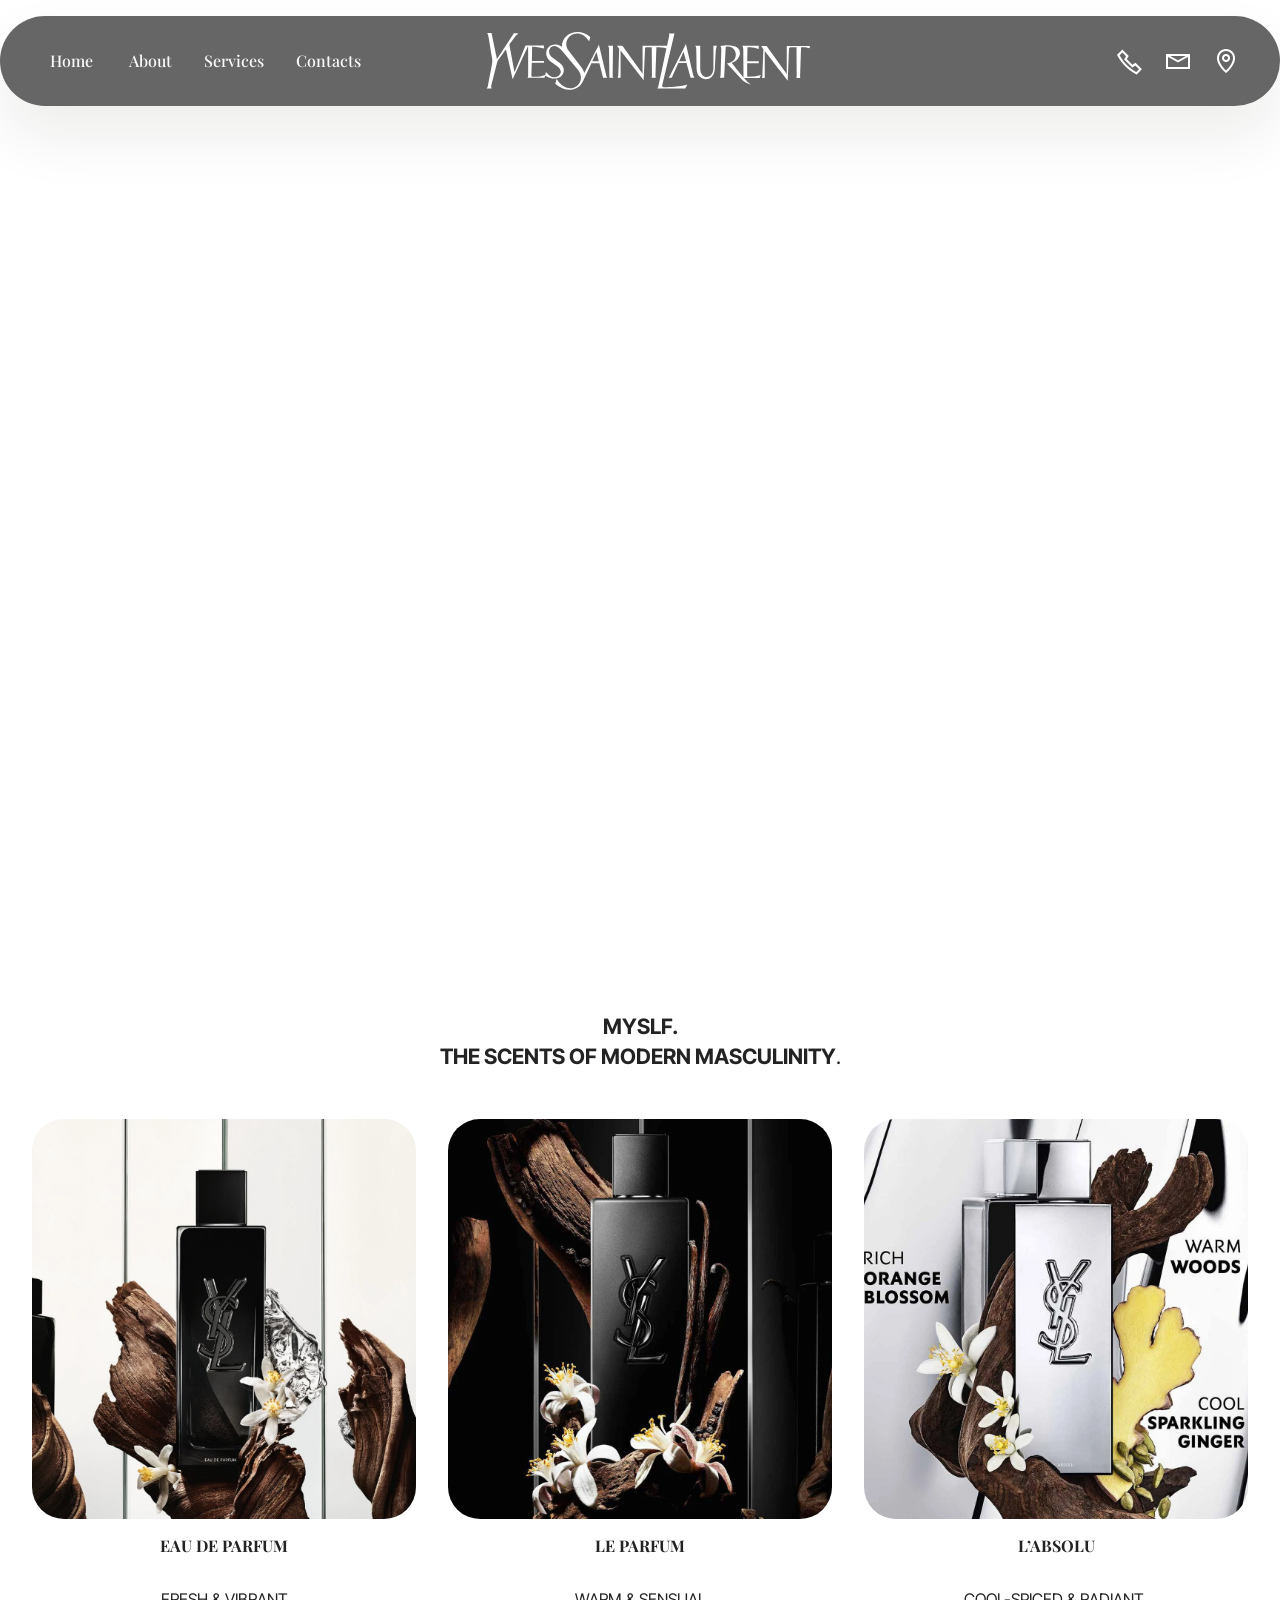
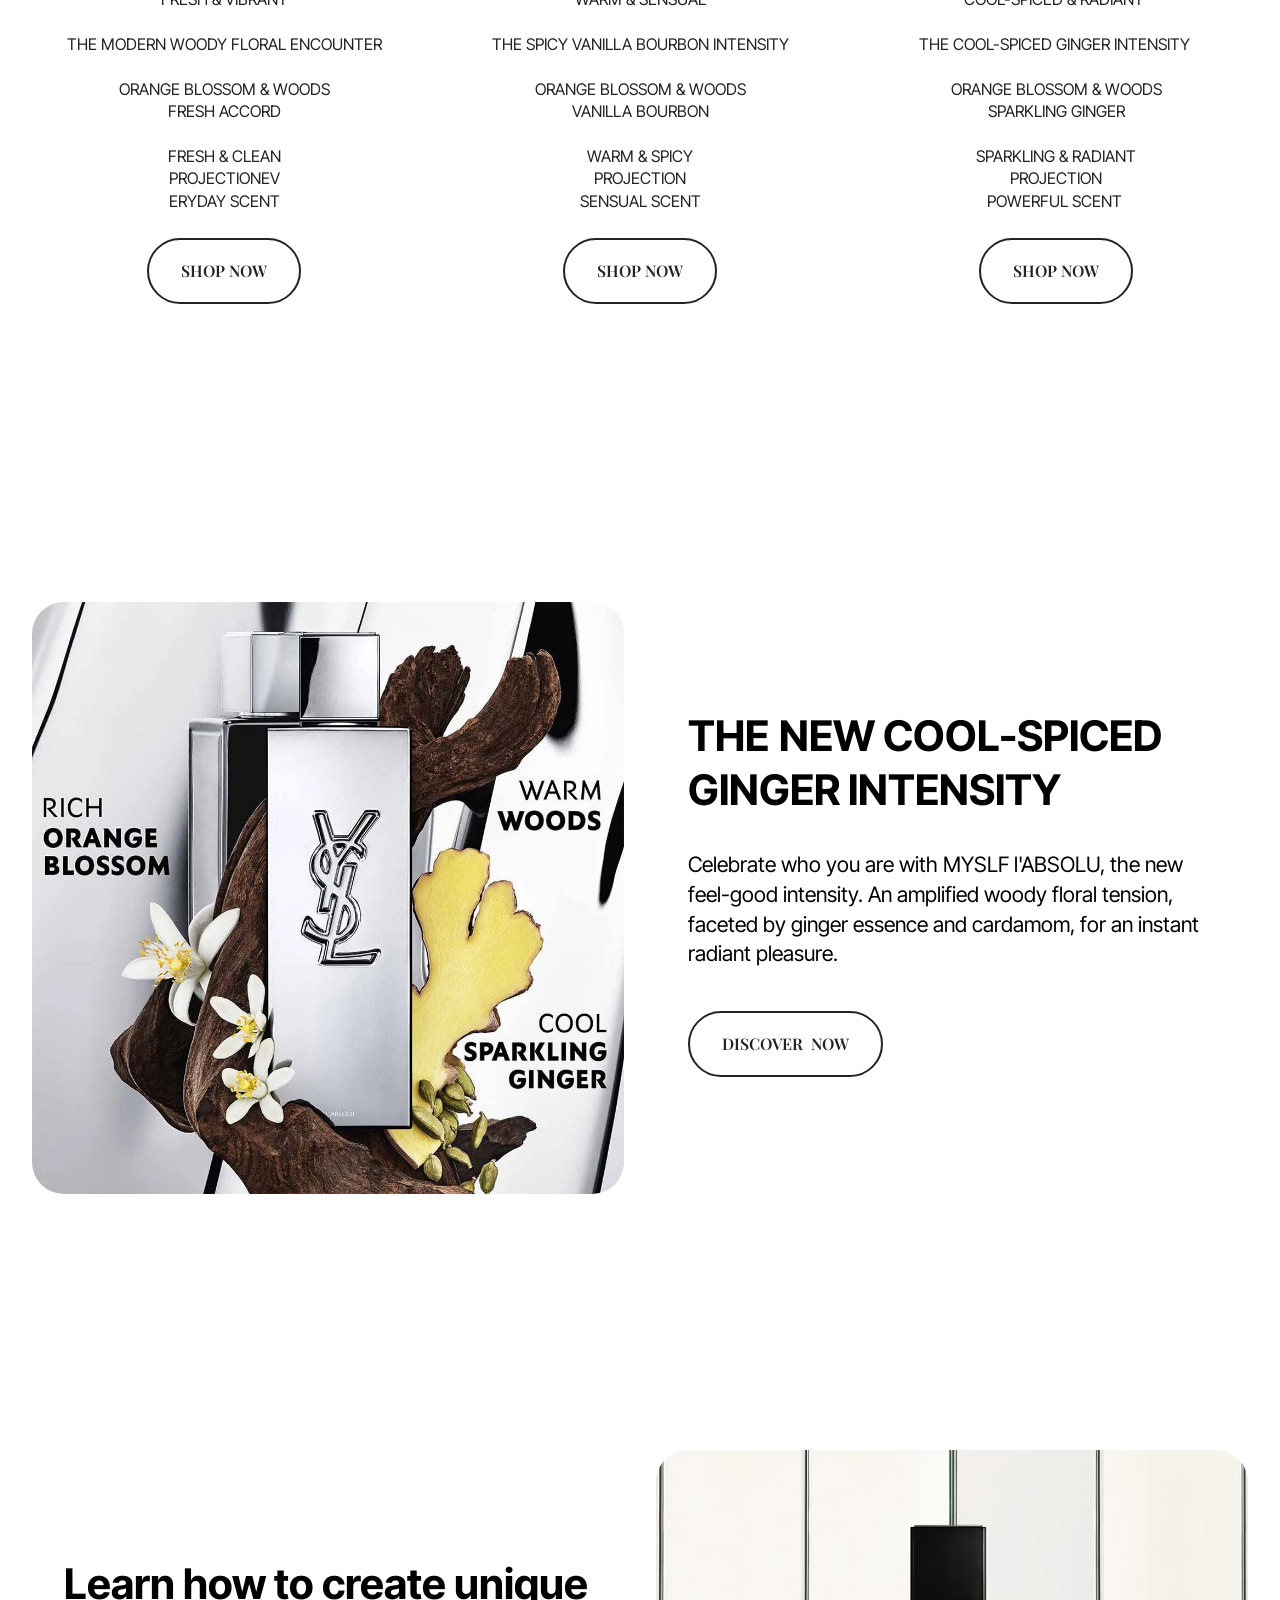
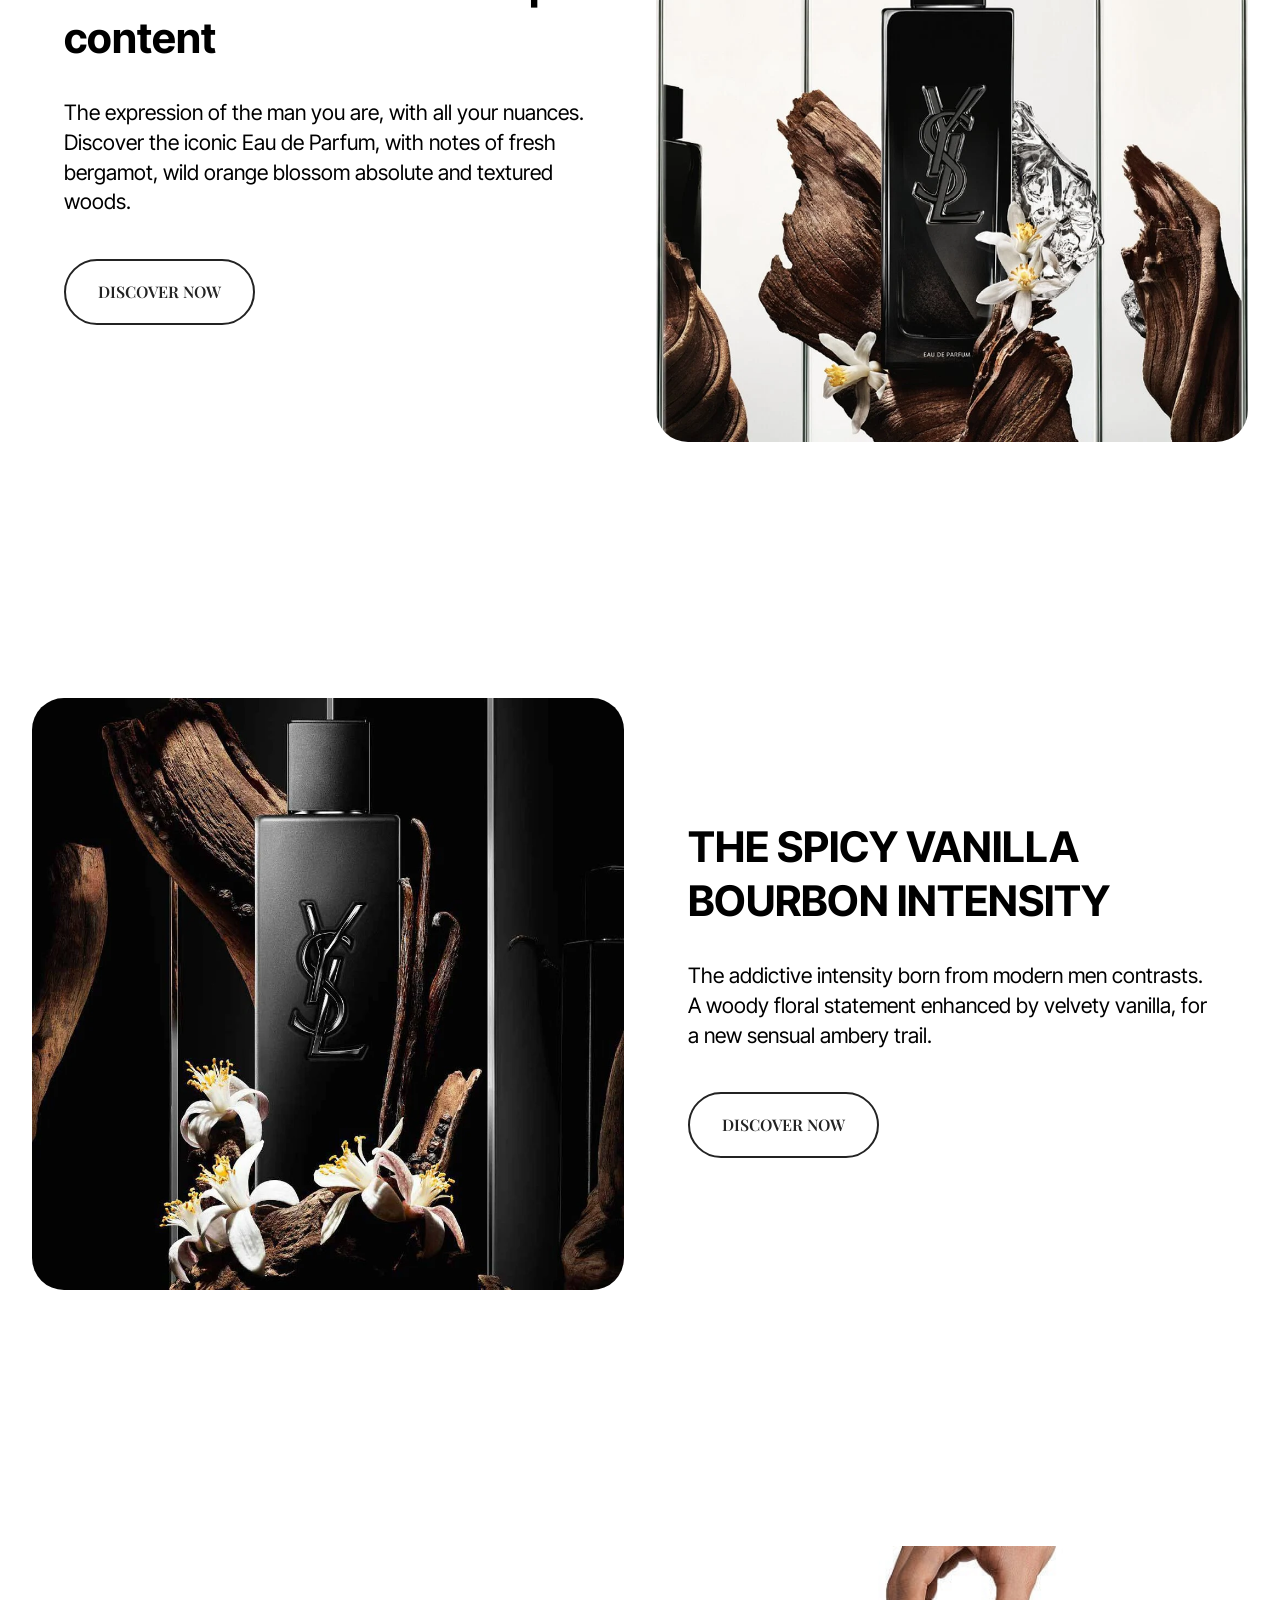
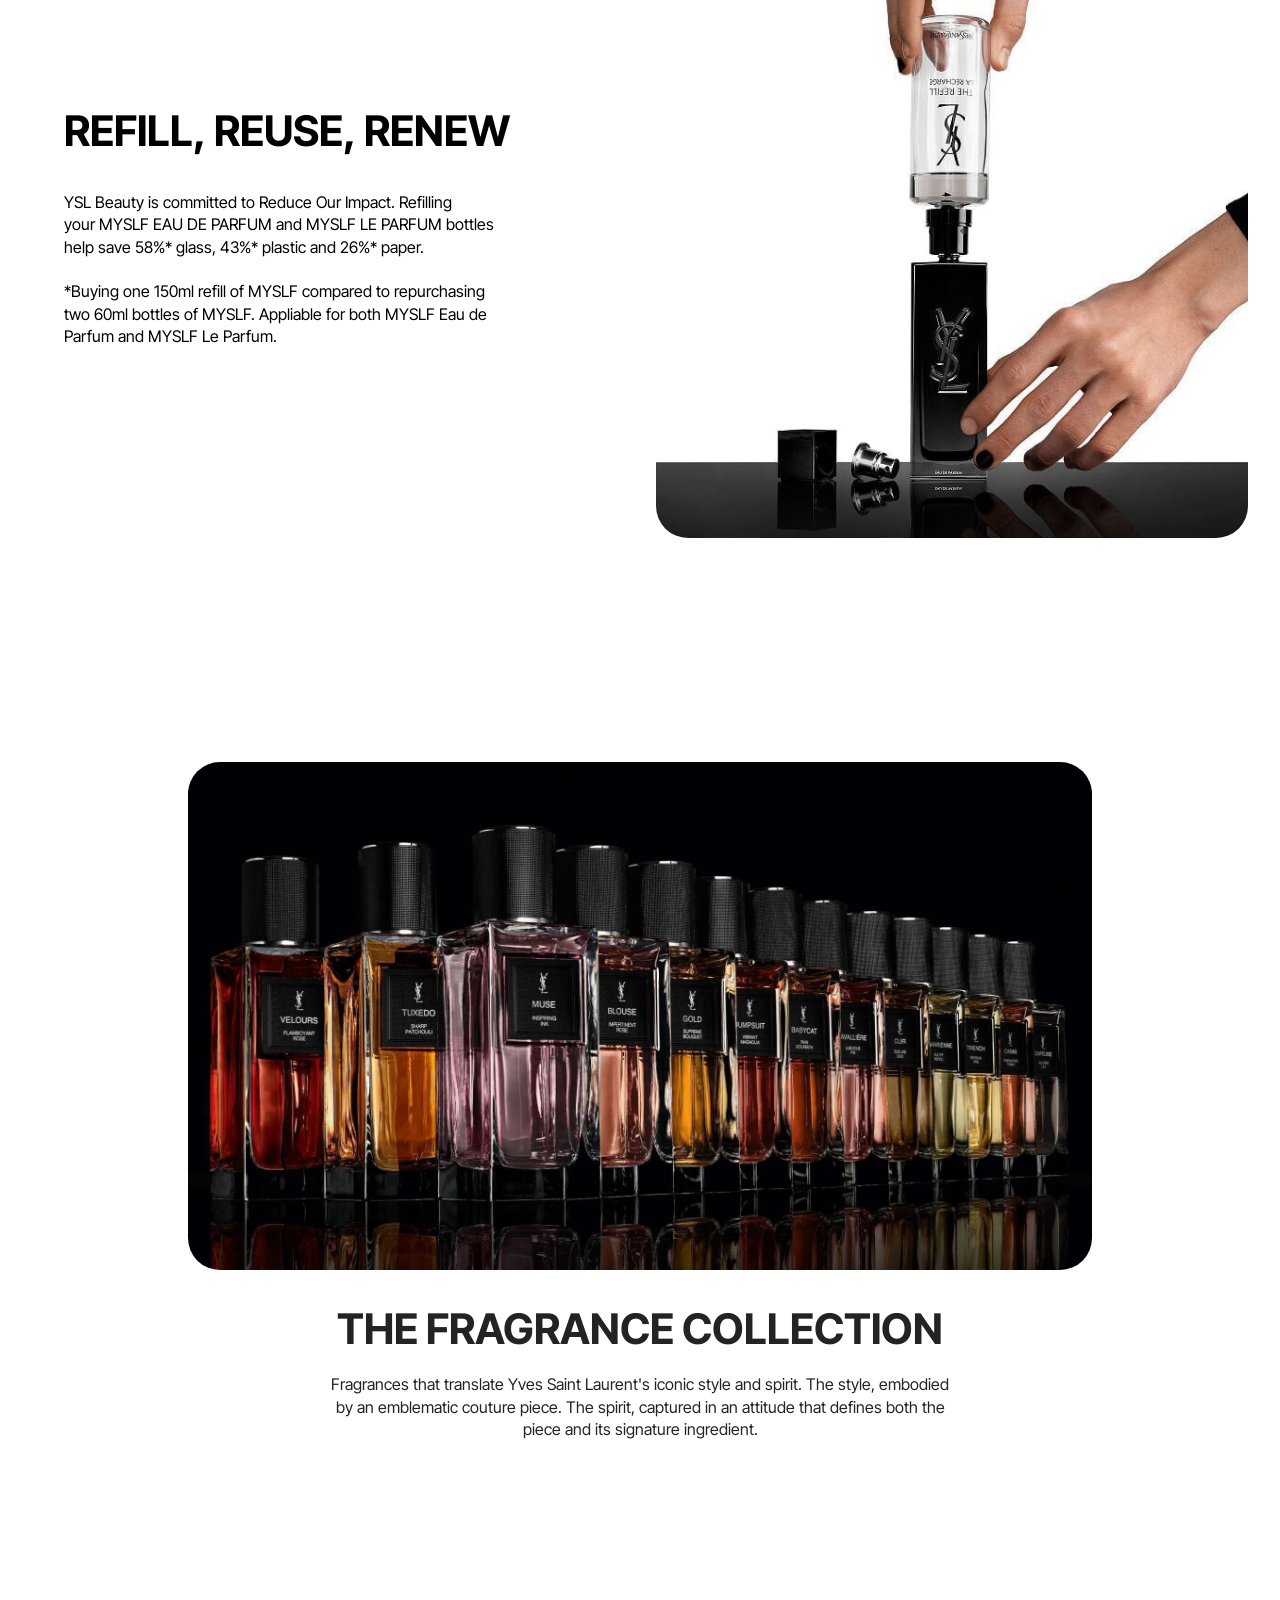
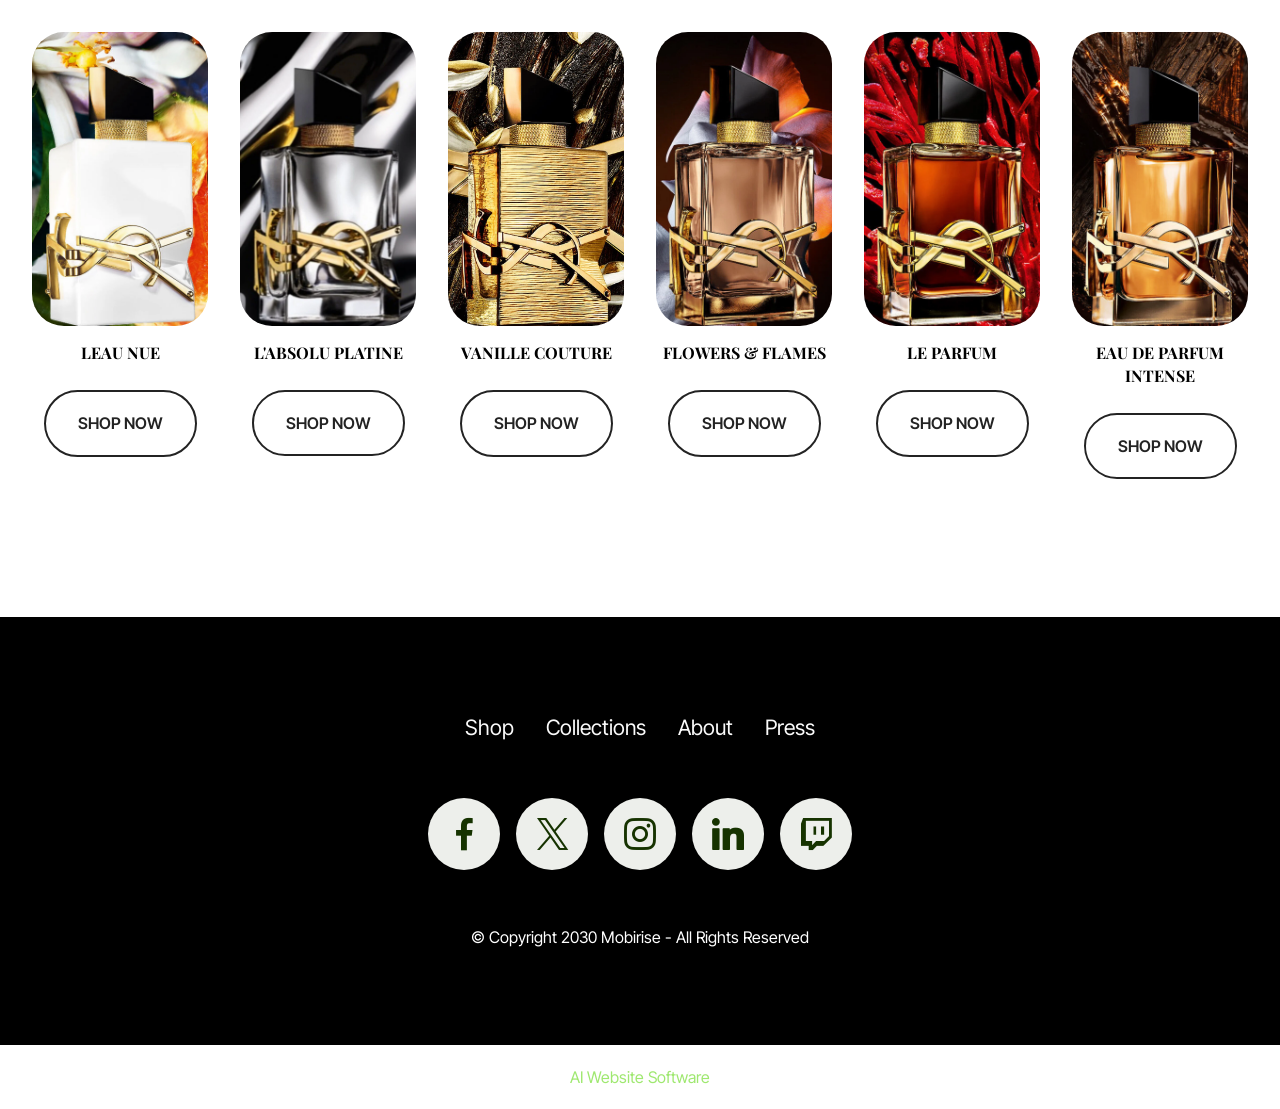
==== commit c04bc1b6: "create github pages" ====
--- a/index.html
+++ b/index.html
@@ -20,7 +20,7 @@
   <noscript><link rel="stylesheet" href="https://fonts.googleapis.com/css?family=Inter+Tight:100,200,300,400,500,600,700,800,900,100i,200i,300i,400i,500i,600i,700i,800i,900i&display=swap"></noscript>
   <link rel="preload" href="https://fonts.googleapis.com/css?family=Playfair+Display:400,500,600,700,800,900,400i,500i,600i,700i,800i,900i&display=swap" as="style" onload="this.onload=null;this.rel='stylesheet'">
   <noscript><link rel="stylesheet" href="https://fonts.googleapis.com/css?family=Playfair+Display:400,500,600,700,800,900,400i,500i,600i,700i,800i,900i&display=swap"></noscript>
-  <link rel="preload" as="style" href="assets/mobirise/css/mbr-additional.css?v=4gJqTr"><link rel="stylesheet" href="assets/mobirise/css/mbr-additional.css?v=4gJqTr" type="text/css">
+  <link rel="preload" as="style" href="assets/mobirise/css/mbr-additional.css?v=OoqZMX"><link rel="stylesheet" href="assets/mobirise/css/mbr-additional.css?v=OoqZMX" type="text/css">
 
   
   
@@ -51,7 +51,7 @@
 			</button>
 			<div class="collapse navbar-collapse" id="navbarSupportedContent">
 				<ul class="navbar-nav nav-dropdown nav-right" data-app-modern-menu="true"><li class="nav-item">
-						<a class="nav-link link text-white display-4" href="https://mobiri.se">Home&nbsp;</a>
+						<a class="nav-link link text-white text-primary display-4" href="index.html">Home&nbsp;</a>
 					</li><li class="nav-item"><a class="nav-link link text-white text-primary display-4" href="page1.html">About</a></li>
 					<li class="nav-item">
 						<a class="nav-link link show text-white text-primary display-4" href="page2.html" aria-expanded="false">Services</a>
@@ -256,7 +256,7 @@
 <br>*Buying one 150ml refill of MYSLF compared to repurchasing
 <br>two 60ml bottles of MYSLF. Appliable for both MYSLF Eau de
 <br>Parfum and MYSLF Le Parfum.</p>
-					<div class="mbr-section-btn mt-3"><a class="btn btn-lg btn-black-outline display-4" href="https://mobiri.se">DISCOVER</a></div>
+					
 				</div>
 			</div>
 		</div>
@@ -438,7 +438,7 @@
             </div>
         </div>
     </div>
-</section><section class="display-7" style="padding: 0;align-items: center;justify-content: center;flex-wrap: wrap;    align-content: center;display: flex;position: relative;height: 4rem;"><a href="https://mobiri.se/4250796" style="flex: 1 1;height: 4rem;position: absolute;width: 100%;z-index: 1;"><img alt="" style="height: 4rem;" src="[data-uri]"></a><p style="margin: 0;text-align: center;" class="display-7">&#8204;</p><a style="z-index:1" href="https://mobirise.com">Mobirise.com </a></section><script src="assets/bootstrap/js/bootstrap.bundle.min.js"></script>  <script src="assets/smoothscroll/smooth-scroll.js"></script>  <script src="assets/ytplayer/index.js"></script>  <script src="assets/dropdown/js/navbar-dropdown.js"></script>  <script src="assets/vimeoplayer/player.js"></script>  <script src="assets/theme/js/script.js"></script>  
+</section><section class="display-7" style="padding: 0;align-items: center;justify-content: center;flex-wrap: wrap;    align-content: center;display: flex;position: relative;height: 4rem;"><a href="https://mobiri.se/4250796" style="flex: 1 1;height: 4rem;position: absolute;width: 100%;z-index: 1;"><img alt="" style="height: 4rem;" src="[data-uri]"></a><p style="margin: 0;text-align: center;" class="display-7">&#8204;</p><a style="z-index:1" href="https://mobirise.com/builder/ai-website-builder.html">AI Website Software</a></section><script src="assets/bootstrap/js/bootstrap.bundle.min.js"></script>  <script src="assets/smoothscroll/smooth-scroll.js"></script>  <script src="assets/ytplayer/index.js"></script>  <script src="assets/dropdown/js/navbar-dropdown.js"></script>  <script src="assets/vimeoplayer/player.js"></script>  <script src="assets/theme/js/script.js"></script>  
   
   
 </body>
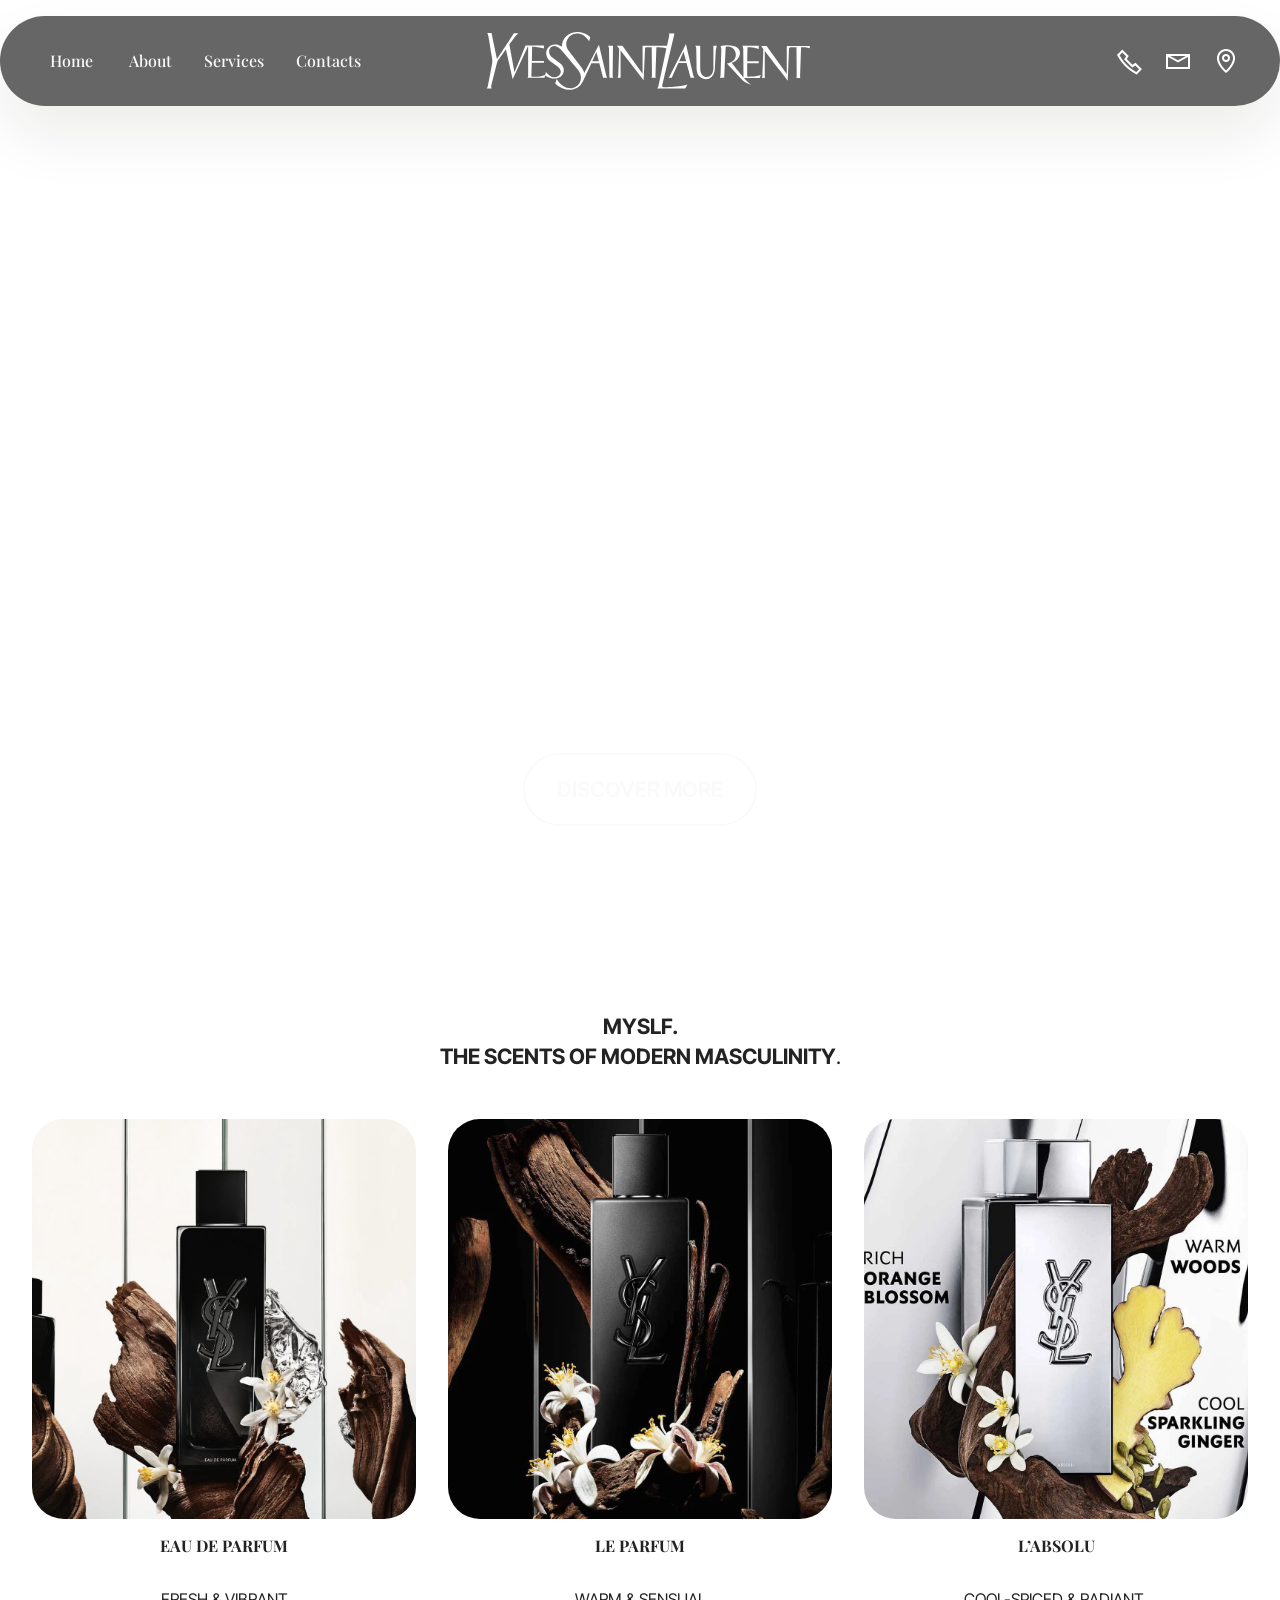
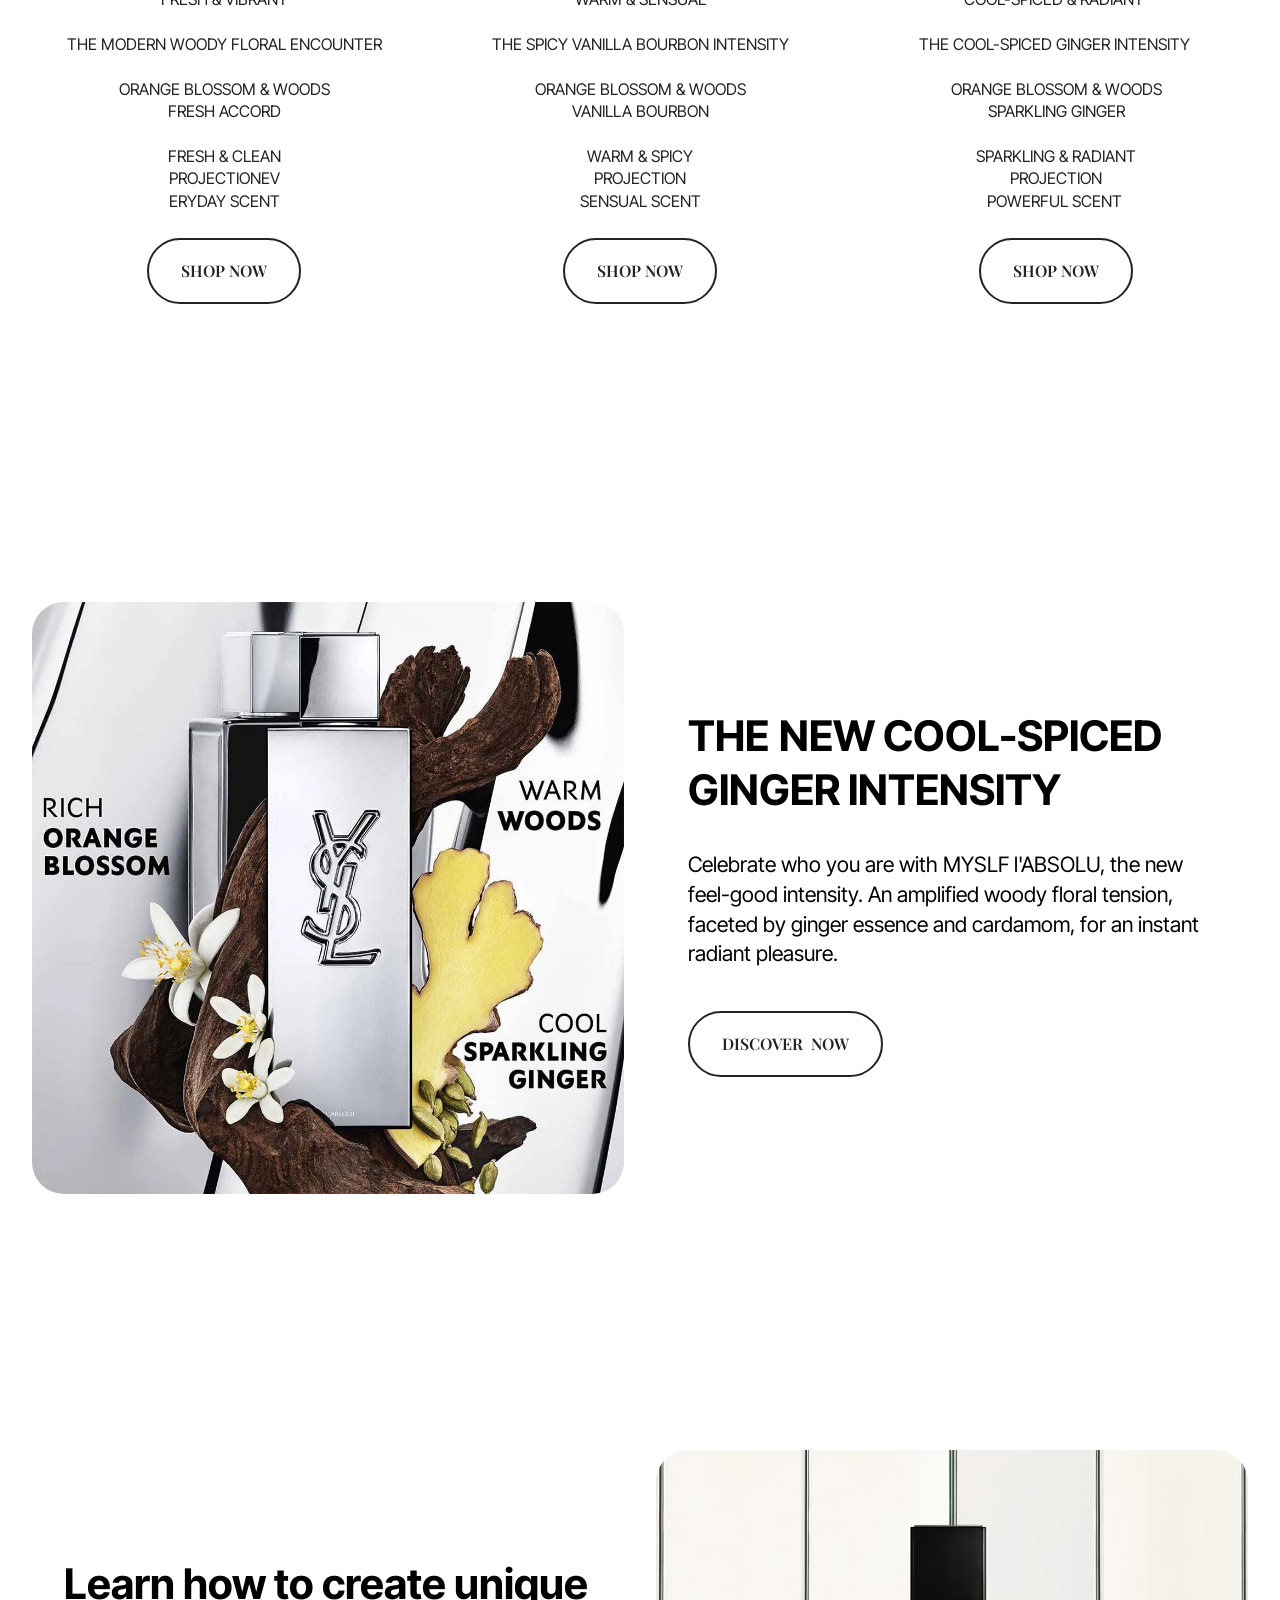
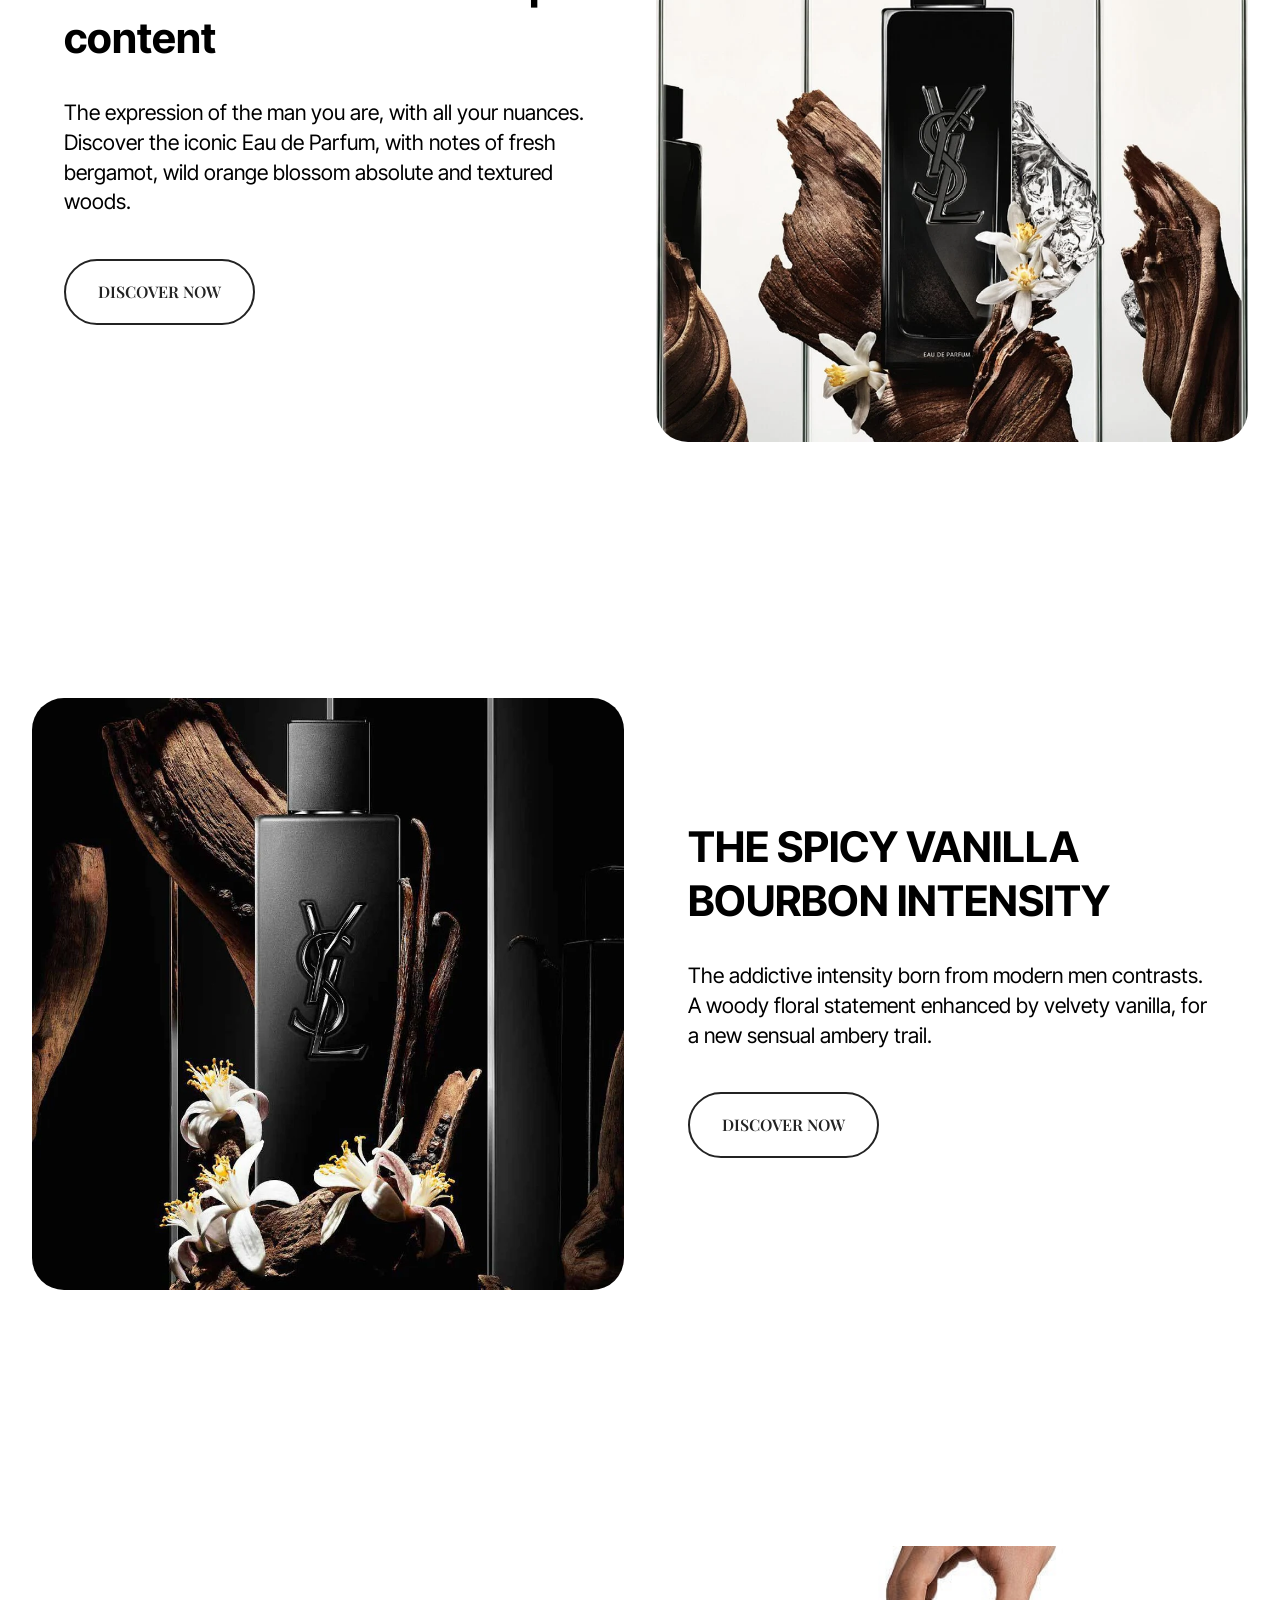
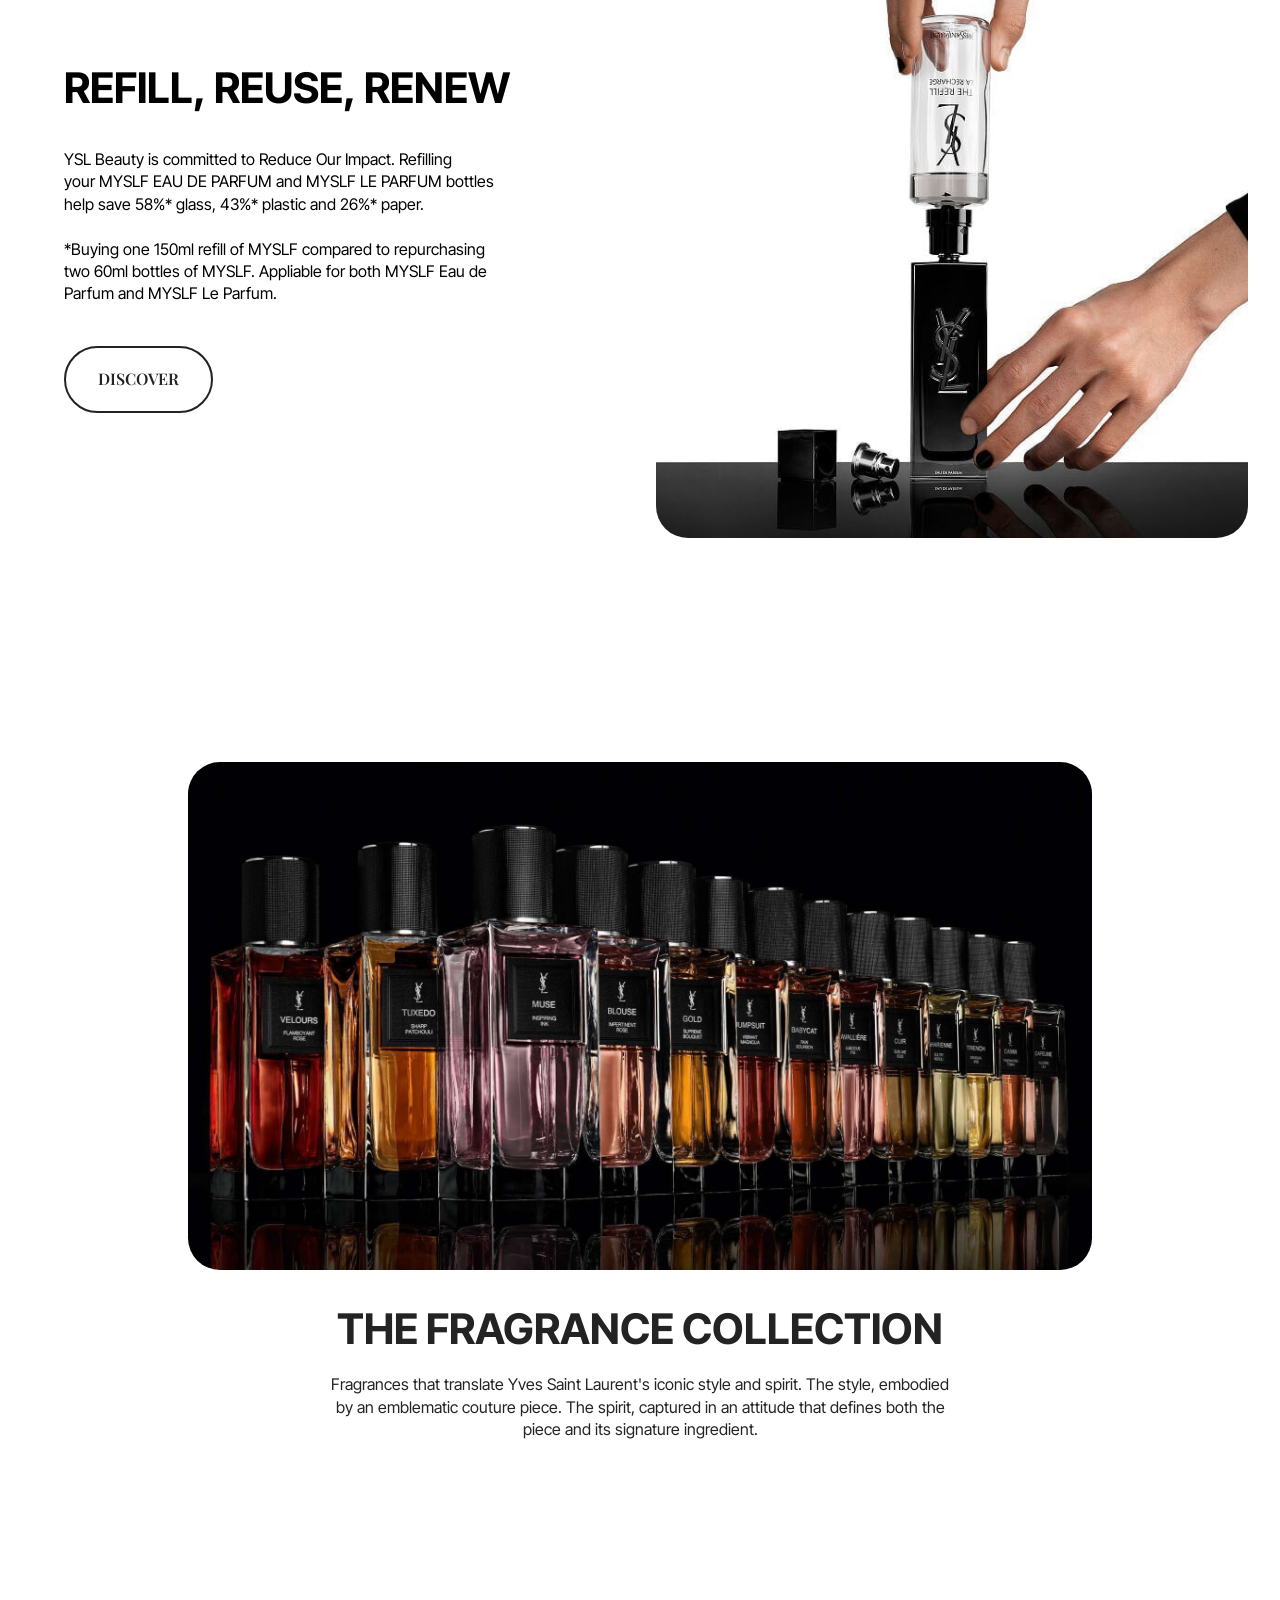
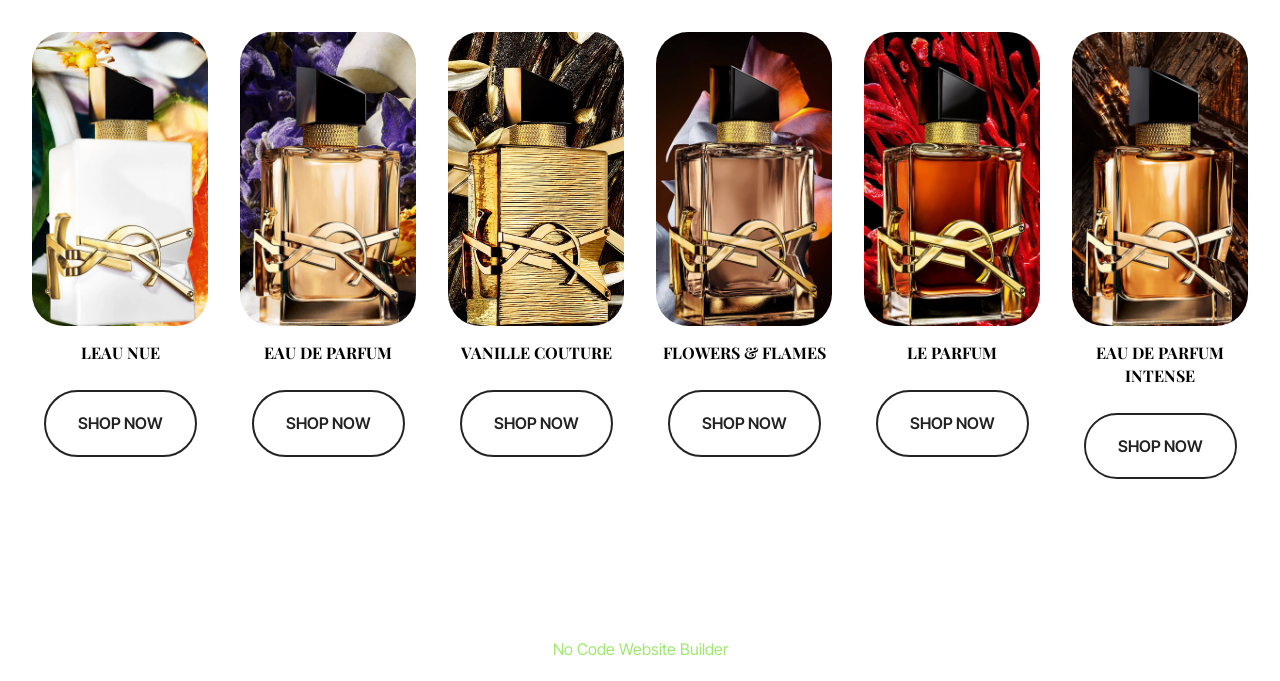
==== commit 59b1e5ff: "create github pages" ====
--- a/index.html
+++ b/index.html
@@ -14,13 +14,12 @@
   <link rel="stylesheet" href="assets/web/assets/mobirise-icons2/mobirise2.css">
   <link rel="stylesheet" href="assets/bootstrap/css/bootstrap.min.css">
   <link rel="stylesheet" href="assets/dropdown/css/style.css">
-  <link rel="stylesheet" href="assets/socicon/css/styles.css">
   <link rel="stylesheet" href="assets/theme/css/style.css">
   <link rel="preload" href="https://fonts.googleapis.com/css?family=Inter+Tight:100,200,300,400,500,600,700,800,900,100i,200i,300i,400i,500i,600i,700i,800i,900i&display=swap" as="style" onload="this.onload=null;this.rel='stylesheet'">
   <noscript><link rel="stylesheet" href="https://fonts.googleapis.com/css?family=Inter+Tight:100,200,300,400,500,600,700,800,900,100i,200i,300i,400i,500i,600i,700i,800i,900i&display=swap"></noscript>
   <link rel="preload" href="https://fonts.googleapis.com/css?family=Playfair+Display:400,500,600,700,800,900,400i,500i,600i,700i,800i,900i&display=swap" as="style" onload="this.onload=null;this.rel='stylesheet'">
   <noscript><link rel="stylesheet" href="https://fonts.googleapis.com/css?family=Playfair+Display:400,500,600,700,800,900,400i,500i,600i,700i,800i,900i&display=swap"></noscript>
-  <link rel="preload" as="style" href="assets/mobirise/css/mbr-additional.css?v=OoqZMX"><link rel="stylesheet" href="assets/mobirise/css/mbr-additional.css?v=OoqZMX" type="text/css">
+  <link rel="preload" as="style" href="assets/mobirise/css/mbr-additional.css?v=LkxfxX"><link rel="stylesheet" href="assets/mobirise/css/mbr-additional.css?v=LkxfxX" type="text/css">
 
   
   
@@ -51,13 +50,13 @@
 			</button>
 			<div class="collapse navbar-collapse" id="navbarSupportedContent">
 				<ul class="navbar-nav nav-dropdown nav-right" data-app-modern-menu="true"><li class="nav-item">
-						<a class="nav-link link text-white text-primary display-4" href="index.html">Home&nbsp;</a>
+						<a class="nav-link link text-white display-4" href="https://mobiri.se">Home&nbsp;</a>
 					</li><li class="nav-item"><a class="nav-link link text-white text-primary display-4" href="page1.html">About</a></li>
 					<li class="nav-item">
-						<a class="nav-link link show text-white text-primary display-4" href="page2.html" aria-expanded="false">Services</a>
+						<a class="nav-link link show text-white display-4" href="https://mobiri.se" aria-expanded="false">Services</a>
 					</li>
 					<li class="nav-item">
-						<a class="nav-link link text-white text-primary display-4" href="page6.html">Contacts</a>
+						<a class="nav-link link text-white display-4" href="https://mobiri.se">Contacts</a>
 					</li></ul>
 				<div class="icons-menu">
 					<a class="iconfont-wrapper" href="https://mobiri.se">
@@ -86,7 +85,7 @@
         
         
         
-        
+        <div class="mbr-section-btn"><a class="btn btn-white-outline display-5" href="https://mobiri.se">DISCOVER MORE</a></div>
       </div>
     </div>
   </div>
@@ -256,7 +255,7 @@
 <br>*Buying one 150ml refill of MYSLF compared to repurchasing
 <br>two 60ml bottles of MYSLF. Appliable for both MYSLF Eau de
 <br>Parfum and MYSLF Le Parfum.</p>
-					
+					<div class="mbr-section-btn mt-3"><a class="btn btn-lg btn-black-outline display-4" href="https://mobiri.se">DISCOVER</a></div>
 				</div>
 			</div>
 		</div>
@@ -304,20 +303,20 @@
           
           
         </div>
-        <div class="mbr-section-btn item-footer mt-2"><a href="page12.html" class="btn item-btn btn-black-outline display-7">SHOP NOW</a></div>
-      </div>
-    </div>
-    <div class="item features-image col-6 col-md-4 col-lg-2">
-      <div class="item-wrapper">
-        <div class="item-img">
-          <img src="assets/images/platine-prod-visual.webp" alt="Mobirise Website Builder" title="" data-slide-to="1" data-bs-slide-to="1">
-        </div>
-        <div class="item-content align-left mt-3">
-          <h5 class="item-title mbr-fonts-style mb-3 display-4"><strong>L'ABSOLU PLATINE</strong></h5>
-          
-          
-        </div>
-        <div class="mbr-section-btn item-footer mt-2"><a href="page8.html" class="btn item-btn btn-black-outline display-7">SHOP NOW</a></div>
+        <div class="mbr-section-btn item-footer mt-2"><a href="" class="btn item-btn btn-black-outline display-7">SHOP NOW</a></div>
+      </div>
+    </div>
+    <div class="item features-image col-6 col-md-4 col-lg-2">
+      <div class="item-wrapper">
+        <div class="item-img">
+          <img src="assets/images/section2-edp-visual.webp" alt="Mobirise Website Builder" title="" data-slide-to="1" data-bs-slide-to="1">
+        </div>
+        <div class="item-content align-left mt-3">
+          <h5 class="item-title mbr-fonts-style mb-3 display-4"><strong>EAU DE PARFUM</strong></h5>
+          
+          
+        </div>
+        <div class="mbr-section-btn item-footer mt-2"><a href="" class="btn item-btn btn-black-outline display-7">SHOP NOW</a></div>
       </div>
     </div>
     <div class="item features-image col-6 col-md-4 col-lg-2">
@@ -330,7 +329,7 @@
           
           
         </div>
-        <div class="mbr-section-btn item-footer mt-2"><a href="page9.html" class="btn item-btn btn-black-outline display-7">SHOP NOW</a></div>
+        <div class="mbr-section-btn item-footer mt-2"><a href="" class="btn item-btn btn-black-outline display-7">SHOP NOW</a></div>
       </div>
     </div>
     <div class="item features-image col-6 col-md-4 col-lg-2">
@@ -343,7 +342,7 @@
           
           
         </div>
-        <div class="mbr-section-btn item-footer mt-2"><a href="page10.html" class="btn item-btn btn-black-outline display-7">SHOP NOW</a></div>
+        <div class="mbr-section-btn item-footer mt-2"><a href="" class="btn item-btn btn-black-outline display-7">SHOP NOW</a></div>
       </div>
     </div>
     <div class="item features-image col-6 col-md-4 col-lg-2">
@@ -356,7 +355,7 @@
           
           
         </div>
-        <div class="mbr-section-btn item-footer mt-2"><a href="page11.html" class="btn item-btn btn-black-outline display-7">SHOP NOW</a></div>
+        <div class="mbr-section-btn item-footer mt-2"><a href="" class="btn item-btn btn-black-outline display-7">SHOP NOW</a></div>
       </div>
     </div>
     <div class="item features-image col-6 col-md-4 col-lg-2">
@@ -369,76 +368,13 @@
           
           
         </div>
-        <div class="mbr-section-btn item-footer mt-2"><a href="page13.html" class="btn item-btn btn-black-outline display-7">SHOP NOW</a></div>
+        <div class="mbr-section-btn item-footer mt-2"><a href="" class="btn item-btn btn-black-outline display-7">SHOP NOW</a></div>
       </div>
     </div>
 
   </div>
 </div>
-</section>
-
-<section data-bs-version="5.1" class="footer3 cid-uZ0UThwmDZ" once="footers" id="footer03-2a">
-
-        
-
-    
-
-    <div class="container">
-        <div class="row">
-            <div class="row-links">
-                <ul class="header-menu">
-                  
-                  
-                  
-                  
-                <li class="header-menu-item mbr-fonts-style display-5">
-                    <a href="#" class="text-white">Shop</a>
-                  </li><li class="header-menu-item mbr-fonts-style display-5">
-                    <a href="#" class="text-white">Collections</a>
-                  </li><li class="header-menu-item mbr-fonts-style display-5">
-                    <a href="#" class="text-white">About</a>
-                  </li><li class="header-menu-item mbr-fonts-style display-5">
-                    <a href="#" class="text-white">Press</a>
-                  </li></ul>
-              </div>
-
-            <div class="col-12 mt-4">
-                <div class="social-row">
-                    <div class="soc-item">
-                        <a href="https://mobiri.se/" target="_blank">
-                            <span class="mbr-iconfont socicon socicon-facebook display-7"></span>
-                        </a>
-                    </div>
-                    <div class="soc-item">
-                        <a href="https://mobiri.se/" target="_blank">
-                            <span class="mbr-iconfont socicon-twitter socicon"></span>
-                        </a>
-                    </div>
-                    <div class="soc-item">
-                        <a href="https://mobiri.se/" target="_blank">
-                            <span class="mbr-iconfont socicon-instagram socicon"></span>
-                        </a>
-                    </div>
-                    <div class="soc-item">
-                        <a href="https://mobiri.se/" target="_blank">
-                            <span class="mbr-iconfont socicon socicon-linkedin"></span>
-                        </a>
-                    </div>
-                    <div class="soc-item">
-                        <a href="https://mobiri.se/" target="_blank">
-                            <span class="mbr-iconfont socicon socicon-twitch"></span>
-                        </a>
-                    </div>
-                </div>
-            </div>
-            <div class="col-12 mt-5">
-                <p class="mbr-fonts-style copyright display-7">
-                    © Copyright 2030 Mobirise - All Rights Reserved
-                </p>
-            </div>
-        </div>
-    </div>
-</section><section class="display-7" style="padding: 0;align-items: center;justify-content: center;flex-wrap: wrap;    align-content: center;display: flex;position: relative;height: 4rem;"><a href="https://mobiri.se/4250796" style="flex: 1 1;height: 4rem;position: absolute;width: 100%;z-index: 1;"><img alt="" style="height: 4rem;" src="[data-uri]"></a><p style="margin: 0;text-align: center;" class="display-7">&#8204;</p><a style="z-index:1" href="https://mobirise.com/builder/ai-website-builder.html">AI Website Software</a></section><script src="assets/bootstrap/js/bootstrap.bundle.min.js"></script>  <script src="assets/smoothscroll/smooth-scroll.js"></script>  <script src="assets/ytplayer/index.js"></script>  <script src="assets/dropdown/js/navbar-dropdown.js"></script>  <script src="assets/vimeoplayer/player.js"></script>  <script src="assets/theme/js/script.js"></script>  
+</section><section class="display-7" style="padding: 0;align-items: center;justify-content: center;flex-wrap: wrap;    align-content: center;display: flex;position: relative;height: 4rem;"><a href="https://mobiri.se/4250796" style="flex: 1 1;height: 4rem;position: absolute;width: 100%;z-index: 1;"><img alt="" style="height: 4rem;" src="[data-uri]"></a><p style="margin: 0;text-align: center;" class="display-7">&#8204;</p><a style="z-index:1" href="https://mobirise.com/builder/no-code-website-builder.html">No Code Website Builder</a></section><script src="assets/bootstrap/js/bootstrap.bundle.min.js"></script>  <script src="assets/smoothscroll/smooth-scroll.js"></script>  <script src="assets/ytplayer/index.js"></script>  <script src="assets/dropdown/js/navbar-dropdown.js"></script>  <script src="assets/vimeoplayer/player.js"></script>  <script src="assets/theme/js/script.js"></script>  
   
   
 </body>
--- a/assets/mobirise/css/mbr-additional.css
+++ b/assets/mobirise/css/mbr-additional.css
@@ -1710,8965 +1710,3 @@
 .cid-uZ0zTeth6C .content-head {
   max-width: 800px;
 }
-.cid-uZ0UThwmDZ {
-  padding-top: 6rem;
-  padding-bottom: 6rem;
-  background-color: #000000;
-}
-.cid-uZ0UThwmDZ .social-row {
-  display: flex;
-  justify-content: center;
-  align-items: center;
-  flex-wrap: wrap;
-}
-.cid-uZ0UThwmDZ .social-row .soc-item {
-  margin: 8px;
-}
-.cid-uZ0UThwmDZ .social-row .soc-item a:hover .mbr-iconfont,
-.cid-uZ0UThwmDZ .social-row .soc-item a:focus .mbr-iconfont {
-  background-color: #ffffff;
-}
-.cid-uZ0UThwmDZ .social-row .soc-item a .mbr-iconfont {
-  width: 72px;
-  height: 72px;
-  display: flex;
-  align-items: center;
-  justify-content: center;
-  border-radius: 100%;
-  font-size: 32px;
-  background-color: #edefeb;
-  color: #163300;
-  transition: all 0.3s ease-in-out;
-}
-.cid-uZ0UThwmDZ .row-links {
-  width: 100%;
-  justify-content: center;
-}
-.cid-uZ0UThwmDZ .header-menu {
-  list-style: none;
-  display: flex;
-  justify-content: center;
-  flex-wrap: wrap;
-  padding: 0;
-  margin-bottom: 0;
-}
-.cid-uZ0UThwmDZ .header-menu li {
-  padding: 0 1rem 1rem 1rem;
-}
-.cid-uZ0UThwmDZ .header-menu li p {
-  margin: 0;
-}
-.cid-uZ0UThwmDZ .copyright {
-  margin-bottom: 0;
-  color: #ffffff;
-  text-align: center;
-}
-.cid-uZ0UThwmDZ .mbr-section-title {
-  color: #ffffff;
-}
-.cid-uYPnnBjgpM {
-  z-index: 1000;
-  width: 100%;
-}
-.cid-uYPnnBjgpM .dropdown-item:before {
-  font-family: Moririse2 !important;
-  content: "\e966";
-  display: inline-block;
-  width: 0;
-  position: absolute;
-  left: 1rem;
-  top: 0.5rem;
-  margin-right: 0.5rem;
-  line-height: 1;
-  font-size: inherit;
-  vertical-align: middle;
-  text-align: center;
-  overflow: hidden;
-  transform: scale(0, 1);
-  transition: all 0.25s ease-in-out;
-}
-@media (max-width: 767px) {
-  .cid-uYPnnBjgpM .navbar-toggler {
-    transform: scale(0.8);
-  }
-}
-.cid-uYPnnBjgpM .navbar-nav {
-  margin: auto;
-  margin-left: 0;
-}
-@media (min-width: 992px) {
-  .cid-uYPnnBjgpM .navbar-nav {
-    max-width: 45%;
-  }
-}
-.cid-uYPnnBjgpM .navbar-nav .nav-item {
-  padding: 0 !important;
-  transition: .3s all !important;
-}
-.cid-uYPnnBjgpM .navbar-nav .nav-item .nav-link {
-  padding: 16px !important;
-  margin: 0 !important;
-  border-radius: 1rem !important;
-  transition: .3s all !important;
-}
-.cid-uYPnnBjgpM .navbar-nav .nav-item .nav-link:hover {
-  background-color: rgba(27, 31, 10, 0.06);
-}
-.cid-uYPnnBjgpM .navbar-nav .open .nav-link::after {
-  transform: rotate(180deg);
-}
-@media (min-width: 992px) {
-  .cid-uYPnnBjgpM .navbar-nav .open .nav-link::before {
-    content: "";
-    width: 100%;
-    height: 20px;
-    top: 100%;
-    background: transparent;
-    position: absolute;
-  }
-}
-.cid-uYPnnBjgpM .navbar-nav .dropdown-item {
-  padding: 12px !important;
-  border-radius: 0.5rem !important;
-  margin: 0 8px !important;
-  transition: .3s all !important;
-}
-.cid-uYPnnBjgpM .navbar-nav .dropdown-item:hover {
-  background-color: rgba(27, 31, 10, 0.06);
-}
-@media (min-width: 992px) {
-  .cid-uYPnnBjgpM .navbar-nav {
-    padding-left: 1.5rem;
-  }
-}
-.cid-uYPnnBjgpM .navbar-logo {
-  padding-left: 1rem;
-  margin: 0 !important;
-}
-@media (min-width: 992px) {
-  .cid-uYPnnBjgpM .navbar-logo {
-    position: absolute;
-    left: 50%;
-    top: 50%;
-    transform: translate(-50%, -50%);
-  }
-}
-@media (max-width: 767px) {
-  .cid-uYPnnBjgpM .navbar-logo {
-    padding-left: 1rem;
-  }
-}
-.cid-uYPnnBjgpM .navbar-brand {
-  flex-shrink: 0;
-  align-items: center;
-  margin-right: 0;
-  padding: 10px 0;
-  transition: all 0.3s;
-  word-break: break-word;
-  z-index: 1;
-}
-.cid-uYPnnBjgpM .navbar-brand img {
-  max-width: 100%;
-  max-height: 100%;
-  border-radius: 0px !important;
-}
-.cid-uYPnnBjgpM .navbar-brand .navbar-caption {
-  line-height: inherit !important;
-}
-.cid-uYPnnBjgpM .navbar-brand .navbar-logo a {
-  outline: none;
-}
-.cid-uYPnnBjgpM .nav-link {
-  width: fit-content;
-  position: relative;
-}
-.cid-uYPnnBjgpM .navbar-caption {
-  padding-left: 2rem;
-  padding-right: .5rem;
-}
-@media (max-width: 767px) {
-  .cid-uYPnnBjgpM .navbar-caption {
-    padding-left: 1rem;
-  }
-}
-@media (max-width: 767px) {
-  .cid-uYPnnBjgpM .nav-dropdown {
-    padding-bottom: 0.5rem;
-  }
-}
-.cid-uYPnnBjgpM .nav-dropdown .link.dropdown-toggle::after {
-  margin-left: 0.5rem;
-  margin-top: 0.2rem;
-  transition: .3s all;
-}
-.cid-uYPnnBjgpM .container {
-  display: flex;
-  height: 90px;
-  position: relative;
-  padding: 0.5rem 0.6rem;
-  flex-wrap: nowrap;
-  background: rgba(0, 0, 0, 0.6) !important;
-  left: 0;
-  right: 0;
-  -webkit-box-pack: justify;
-  -ms-flex-pack: justify;
-  justify-content: flex-end;
-  -webkit-box-align: center;
-  -webkit-align-items: center;
-  -ms-flex-align: center;
-  align-items: center;
-  border-radius: 100vw;
-  margin-top: 1rem;
-  background-color: #000000;
-  box-shadow: 0 30px 60px 0 rgba(27, 31, 10, 0.08);
-}
-@media (max-width: 992px) {
-  .cid-uYPnnBjgpM .container {
-    padding-right: 2rem;
-  }
-}
-@media (max-width: 767px) {
-  .cid-uYPnnBjgpM .container {
-    width: 95%;
-    height: 56px !important;
-    padding-right: 1rem;
-    margin-top: 0rem;
-  }
-}
-.cid-uYPnnBjgpM .iconfont-wrapper {
-  color: #ffffff !important;
-  font-size: 1.5rem;
-  padding-right: 0.5rem;
-}
-.cid-uYPnnBjgpM .dropdown-menu {
-  flex-wrap: wrap;
-  flex-direction: column;
-  max-width: 100%;
-  padding: 12px 4px !important;
-  border-radius: 1.5rem;
-  transition: .3s all !important;
-  min-width: auto;
-  background: #000000;
-  background: rgba(0, 0, 0, 0.6) !important;
-}
-.cid-uYPnnBjgpM .nav-item:focus,
-.cid-uYPnnBjgpM .nav-link:focus {
-  outline: none;
-}
-.cid-uYPnnBjgpM .dropdown .dropdown-menu .dropdown-item {
-  width: auto;
-  transition: all 0.25s ease-in-out;
-}
-.cid-uYPnnBjgpM .dropdown .dropdown-menu .dropdown-item::after {
-  right: 0.5rem;
-}
-.cid-uYPnnBjgpM .dropdown .dropdown-menu .dropdown-item .mbr-iconfont {
-  margin-right: 0.5rem;
-  vertical-align: sub;
-}
-.cid-uYPnnBjgpM .dropdown .dropdown-menu .dropdown-item .mbr-iconfont:before {
-  display: inline-block;
-  transform: scale(1, 1);
-  transition: all 0.25s ease-in-out;
-}
-.cid-uYPnnBjgpM .collapsed .dropdown-menu .dropdown-item:before {
-  display: none;
-}
-.cid-uYPnnBjgpM .collapsed .dropdown .dropdown-menu .dropdown-item {
-  padding: 0.235em 1.5em 0.235em 1.5em !important;
-  transition: none;
-  margin: 0 !important;
-}
-.cid-uYPnnBjgpM .navbar {
-  min-height: 90px;
-  transition: all 0.3s;
-  border-bottom: 1px solid transparent;
-  background: transparent !important;
-  padding: 0 !important;
-  border: none !important;
-  box-shadow: none !important;
-  border-radius: 0 !important;
-}
-.cid-uYPnnBjgpM .navbar.opened {
-  transition: all 0.3s;
-}
-.cid-uYPnnBjgpM .navbar .dropdown-item {
-  padding: 0.5rem 1.8rem;
-}
-.cid-uYPnnBjgpM .navbar .navbar-logo img {
-  width: auto;
-}
-.cid-uYPnnBjgpM .navbar .navbar-collapse {
-  justify-content: flex-end;
-}
-.cid-uYPnnBjgpM .navbar.collapsed {
-  justify-content: center;
-}
-.cid-uYPnnBjgpM .navbar.collapsed .nav-item .nav-link::before {
-  display: none;
-}
-.cid-uYPnnBjgpM .navbar.collapsed.opened .dropdown-menu {
-  top: 0;
-}
-@media (min-width: 992px) {
-  .cid-uYPnnBjgpM .navbar.collapsed.opened:not(.navbar-short) .navbar-collapse {
-    max-height: calc(98.5vh - 3.7rem);
-  }
-}
-.cid-uYPnnBjgpM .navbar.collapsed .dropdown-menu .dropdown-submenu {
-  left: 0 !important;
-}
-.cid-uYPnnBjgpM .navbar.collapsed .dropdown-menu .dropdown-item:after {
-  right: auto;
-}
-.cid-uYPnnBjgpM .navbar.collapsed .dropdown-menu .dropdown-toggle[data-toggle="dropdown-submenu"]:after {
-  margin-left: 0.5rem;
-  margin-top: 0.2rem;
-  border-top: 0.35em solid;
-  border-right: 0.35em solid transparent;
-  border-left: 0.35em solid transparent;
-  border-bottom: 0;
-  top: 41%;
-}
-.cid-uYPnnBjgpM .navbar.collapsed ul.navbar-nav li {
-  margin: auto;
-}
-.cid-uYPnnBjgpM .navbar.collapsed .dropdown-menu .dropdown-item {
-  padding: 0.25rem 1.5rem;
-  text-align: center;
-}
-.cid-uYPnnBjgpM .navbar.collapsed .icons-menu {
-  padding-left: 0;
-  padding-right: 0;
-  padding-top: 0.5rem;
-  padding-bottom: 0.5rem;
-}
-@media (max-width: 767px) {
-  .cid-uYPnnBjgpM .navbar {
-    min-height: 72px;
-  }
-  .cid-uYPnnBjgpM .navbar .navbar-logo img {
-    height: 2rem !important;
-  }
-}
-@media (max-width: 991px) {
-  .cid-uYPnnBjgpM .navbar .nav-item .nav-link::before {
-    display: none;
-  }
-  .cid-uYPnnBjgpM .navbar.opened .dropdown-menu {
-    top: 0;
-  }
-  .cid-uYPnnBjgpM .navbar .dropdown-menu .dropdown-submenu {
-    left: 0 !important;
-  }
-  .cid-uYPnnBjgpM .navbar .dropdown-menu .dropdown-item:after {
-    right: auto;
-  }
-  .cid-uYPnnBjgpM .navbar .dropdown-menu .dropdown-toggle[data-toggle="dropdown-submenu"]:after {
-    margin-left: 0.5rem;
-    margin-top: 0.2rem;
-    border-top: 0.35em solid;
-    border-right: 0.35em solid transparent;
-    border-left: 0.35em solid transparent;
-    border-bottom: 0;
-    top: 40%;
-  }
-  .cid-uYPnnBjgpM .navbar .dropdown-menu .dropdown-item {
-    padding: 0.25rem 1.5rem !important;
-    text-align: center;
-  }
-  .cid-uYPnnBjgpM .navbar .navbar-brand {
-    flex-shrink: initial;
-    flex-basis: auto;
-    word-break: break-word;
-    padding-right: 10px;
-  }
-  .cid-uYPnnBjgpM .navbar .navbar-toggler {
-    flex-basis: auto;
-  }
-  .cid-uYPnnBjgpM .navbar .icons-menu {
-    padding-left: 0;
-    padding-top: 0.5rem;
-    padding-bottom: 0.5rem;
-  }
-}
-.cid-uYPnnBjgpM .navbar.navbar-short .navbar-logo img {
-  height: 2rem;
-}
-.cid-uYPnnBjgpM .dropdown-item.active,
-.cid-uYPnnBjgpM .dropdown-item:active {
-  background-color: transparent;
-}
-.cid-uYPnnBjgpM .navbar-expand-lg .navbar-nav .nav-link {
-  padding: 0;
-}
-.cid-uYPnnBjgpM .nav-dropdown .link.dropdown-toggle {
-  margin-right: 1.667em;
-}
-.cid-uYPnnBjgpM .nav-dropdown .link.dropdown-toggle[aria-expanded="true"] {
-  margin-right: 0;
-  padding: 0.667em 1.667em;
-}
-.cid-uYPnnBjgpM .navbar.navbar-expand-lg .dropdown .dropdown-menu {
-  background: #000000;
-}
-.cid-uYPnnBjgpM .navbar.navbar-expand-lg .dropdown .dropdown-menu .dropdown-submenu {
-  margin: 0;
-  left: 105%;
-  transform: none;
-  top: -12px;
-}
-.cid-uYPnnBjgpM .navbar .dropdown.open > .dropdown-menu {
-  display: flex;
-}
-.cid-uYPnnBjgpM ul.navbar-nav {
-  flex-wrap: wrap;
-}
-.cid-uYPnnBjgpM .navbar-buttons {
-  text-align: center;
-  min-width: 140px;
-}
-@media (max-width: 992px) {
-  .cid-uYPnnBjgpM .navbar-buttons {
-    text-align: left;
-  }
-}
-.cid-uYPnnBjgpM button.navbar-toggler {
-  outline: none;
-  width: 31px;
-  height: 20px;
-  cursor: pointer;
-  transition: all 0.2s;
-  position: relative;
-  align-self: center;
-}
-.cid-uYPnnBjgpM button.navbar-toggler .hamburger span {
-  position: absolute;
-  right: 0;
-  width: 30px;
-  height: 2px;
-  border-right: 5px;
-  background-color: #ffffff;
-}
-.cid-uYPnnBjgpM button.navbar-toggler .hamburger span:nth-child(1) {
-  top: 0;
-  transition: all 0.2s;
-}
-.cid-uYPnnBjgpM button.navbar-toggler .hamburger span:nth-child(2) {
-  top: 8px;
-  transition: all 0.15s;
-}
-.cid-uYPnnBjgpM button.navbar-toggler .hamburger span:nth-child(3) {
-  top: 8px;
-  transition: all 0.15s;
-}
-.cid-uYPnnBjgpM button.navbar-toggler .hamburger span:nth-child(4) {
-  top: 16px;
-  transition: all 0.2s;
-}
-.cid-uYPnnBjgpM nav.opened .hamburger span:nth-child(1) {
-  top: 8px;
-  width: 0;
-  opacity: 0;
-  right: 50%;
-  transition: all 0.2s;
-}
-.cid-uYPnnBjgpM nav.opened .hamburger span:nth-child(2) {
-  transform: rotate(45deg);
-  transition: all 0.25s;
-}
-.cid-uYPnnBjgpM nav.opened .hamburger span:nth-child(3) {
-  transform: rotate(-45deg);
-  transition: all 0.25s;
-}
-.cid-uYPnnBjgpM nav.opened .hamburger span:nth-child(4) {
-  top: 8px;
-  width: 0;
-  opacity: 0;
-  right: 50%;
-  transition: all 0.2s;
-}
-.cid-uYPnnBjgpM .navbar-dropdown {
-  padding: 0 1rem;
-}
-.cid-uYPnnBjgpM a.nav-link {
-  display: flex;
-  align-items: center;
-  justify-content: center;
-}
-.cid-uYPnnBjgpM .icons-menu {
-  flex-wrap: nowrap;
-  display: flex;
-  justify-content: center;
-  padding-left: 1rem;
-  padding-right: 1rem;
-  padding-top: 0.3rem;
-  text-align: center;
-}
-@media (max-width: 992px) {
-  .cid-uYPnnBjgpM .icons-menu {
-    justify-content: flex-start;
-    margin-bottom: .5rem;
-  }
-}
-@media screen and (-ms-high-contrast: active), (-ms-high-contrast: none) {
-  .cid-uYPnnBjgpM .navbar {
-    height: 70px;
-  }
-  .cid-uYPnnBjgpM .navbar.opened {
-    height: auto;
-  }
-  .cid-uYPnnBjgpM .nav-item .nav-link:hover::before {
-    width: 175%;
-    max-width: calc(100% + 2rem);
-    left: -1rem;
-  }
-}
-.cid-uYPnnBjgpM .navbar .dropdown > .dropdown-menu {
-  display: none;
-  width: max-content;
-  max-width: 500px !important;
-  transform: translateX(-50%);
-  top: calc(100% + 20px);
-  left: 50%;
-}
-.cid-uYPnnBjgpM .navbar .dropdown > .dropdown-menu .dropdown-item {
-  line-height: 1 !important;
-}
-.cid-uYPnnBjgpM .navbar .dropdown > .dropdown-menu .dropdown .dropdown-item {
-  align-items: center;
-  display: flex;
-  height: max-content !important;
-  min-height: max-content !important;
-}
-.cid-uYPnnBjgpM .navbar .dropdown > .dropdown-menu .dropdown .dropdown-item::after {
-  display: inline-block;
-  position: static;
-  margin-left: 0.5rem;
-  margin-top: 0;
-  margin-right: 0;
-  margin-bottom: 0;
-  transition: .3s all;
-  transform: rotate(-90deg);
-}
-.cid-uYPnnBjgpM .navbar .dropdown > .dropdown-menu .dropdown.open .dropdown-item::after {
-  transform: rotate(0deg);
-}
-.cid-uYPnnBjgpM .mbr-section-btn {
-  margin: -0.6rem -0.6rem;
-}
-.cid-uYPnnBjgpM .navbar-toggler {
-  margin-left: 12px;
-  margin-right: 8px;
-  order: 1000;
-}
-@media (max-width: 991px) {
-  .cid-uYPnnBjgpM .navbar-brand {
-    margin-right: auto;
-  }
-  .cid-uYPnnBjgpM .navbar-collapse {
-    z-index: -1 !important;
-    position: absolute;
-    top: 110%;
-    left: 0;
-    width: 100%;
-    padding: 1rem;
-    border-radius: 1.5rem;
-    background: #000000;
-    opacity: 1;
-    border-color: rgba(0, 0, 0, 0.6) !important;
-    background: rgba(0, 0, 0, 0.6) !important;
-    backdrop-filter: blur(8px);
-  }
-  .cid-uYPnnBjgpM .navbar-nav .nav-item .nav-link::after {
-    margin-left: 10px;
-  }
-  .cid-uYPnnBjgpM .navbar-nav .dropdown-item:hover {
-    background-color: rgba(27, 31, 10, 0.06);
-  }
-  .cid-uYPnnBjgpM .navbar .dropdown > .dropdown-menu {
-    max-width: 100% !important;
-    transform: translateX(0);
-    top: 10px;
-    left: 0;
-    padding: 8px !important;
-    border-radius: 1rem;
-    background-color: rgba(27, 31, 10, 0.04) !important;
-  }
-  .cid-uYPnnBjgpM .navbar .dropdown > .dropdown-menu .dropdown-item {
-    padding: 8px !important;
-    line-height: 1 !important;
-    margin-bottom: 4px !important;
-  }
-  .cid-uYPnnBjgpM .navbar .dropdown > .dropdown-menu .dropdown .dropdown-item {
-    align-items: center;
-    display: flex;
-    height: max-content !important;
-    min-height: max-content !important;
-  }
-  .cid-uYPnnBjgpM .navbar .dropdown > .dropdown-menu .dropdown .dropdown-item::after {
-    display: inline-block;
-    position: static;
-    margin-left: 0.5rem;
-    margin-top: 0;
-    margin-right: 0;
-    margin-bottom: 0;
-    transition: .3s all;
-    transform: rotate(0deg);
-  }
-  .cid-uYPnnBjgpM .navbar .dropdown > .dropdown-menu .dropdown.open .dropdown-item::after {
-    transform: rotate(180deg);
-  }
-  .cid-uYPnnBjgpM .navbar .dropdown > .dropdown-menu .dropdown-submenu {
-    position: static;
-    width: 100%;
-    max-width: 100% !important;
-    transform: translateX(0) !important;
-    top: 0;
-    left: 0;
-    padding: 8px !important;
-    border-radius: 1rem;
-    background-color: rgba(27, 31, 10, 0.04) !important;
-  }
-  .cid-uYPnnBjgpM .navbar .dropdown.open > .dropdown-menu {
-    display: flex !important;
-    flex-direction: column;
-    align-items: flex-start;
-  }
-}
-@media (max-width: 575px) {
-  .cid-uYPnnBjgpM .navbar-collapse {
-    padding: 1rem;
-  }
-}
-.cid-uZ0FMBHd2C {
-  padding-top: 6rem;
-  padding-bottom: 6rem;
-  background-color: #ffffff;
-}
-.cid-uZ0FMBHd2C .mbr-fallback-image.disabled {
-  display: none;
-}
-.cid-uZ0FMBHd2C .mbr-fallback-image {
-  display: block;
-  background-size: cover;
-  background-position: center center;
-  width: 100%;
-  height: 100%;
-  position: absolute;
-  top: 0;
-}
-.cid-uZ0FMBHd2C .image-wrap img {
-  width: 100%;
-}
-@media (min-width: 992px) {
-  .cid-uZ0FMBHd2C .image-wrap img {
-    display: block;
-    margin: auto;
-    width: 50%;
-  }
-}
-.cid-uZ0FMBHd2C .row-links {
-  width: 100%;
-  justify-content: center;
-}
-.cid-uZ0FMBHd2C .header-menu {
-  margin-top: 2rem;
-  list-style: none;
-  display: flex;
-  justify-content: center;
-  flex-wrap: wrap;
-  padding: 0;
-  margin-bottom: 0;
-}
-.cid-uZ0FMBHd2C .header-menu li {
-  padding: 0 1rem 1rem 1rem;
-}
-.cid-uZ0FMBHd2C .header-menu li p {
-  margin: 0;
-}
-.cid-uZ0FMBHd2C .content-head {
-  max-width: 800px;
-}
-.cid-uZ0H86xArj {
-  padding-top: 6rem;
-  padding-bottom: 6rem;
-  background-color: #ffffff;
-}
-.cid-uZ0H86xArj .mbr-fallback-image.disabled {
-  display: none;
-}
-.cid-uZ0H86xArj .mbr-fallback-image {
-  display: block;
-  background-size: cover;
-  background-position: center center;
-  width: 100%;
-  height: 100%;
-  position: absolute;
-  top: 0;
-}
-.cid-uZ0H86xArj .image-wrap img {
-  width: 100%;
-}
-@media (min-width: 992px) {
-  .cid-uZ0H86xArj .image-wrap img {
-    display: block;
-    margin: auto;
-    width: 60%;
-  }
-}
-.cid-uZ0H86xArj .row-links {
-  width: 100%;
-  justify-content: center;
-}
-.cid-uZ0H86xArj .header-menu {
-  margin-top: 2rem;
-  list-style: none;
-  display: flex;
-  justify-content: center;
-  flex-wrap: wrap;
-  padding: 0;
-  margin-bottom: 0;
-}
-.cid-uZ0H86xArj .header-menu li {
-  padding: 0 1rem 1rem 1rem;
-}
-.cid-uZ0H86xArj .header-menu li p {
-  margin: 0;
-}
-.cid-uZ0H86xArj .content-head {
-  max-width: 800px;
-}
-.cid-uZ0HIBnsAh {
-  padding-top: 8rem;
-  padding-bottom: 8rem;
-  background-color: #ffffff;
-}
-.cid-uZ0HIBnsAh .mbr-fallback-image.disabled {
-  display: none;
-}
-.cid-uZ0HIBnsAh .mbr-fallback-image {
-  display: block;
-  background-size: cover;
-  background-position: center center;
-  width: 100%;
-  height: 100%;
-  position: absolute;
-  top: 0;
-}
-@media (max-width: 991px) {
-  .cid-uZ0HIBnsAh .image-wrapper {
-    margin-bottom: 1rem;
-  }
-}
-.cid-uZ0HIBnsAh .row {
-  flex-direction: row-reverse;
-}
-.cid-uZ0HIBnsAh .row {
-  align-items: center;
-}
-@media (max-width: 991px) {
-  .cid-uZ0HIBnsAh .image-wrapper {
-    padding: 1rem;
-  }
-}
-@media (min-width: 992px) {
-  .cid-uZ0HIBnsAh .text-wrapper {
-    padding: 0 2rem;
-  }
-}
-.cid-uZ0HIBnsAh .mbr-section-title {
-  color: #000000;
-}
-.cid-uZ0HIBnsAh .mbr-text,
-.cid-uZ0HIBnsAh .mbr-section-btn {
-  color: #000000;
-}
-.cid-uZ0HJ9wC2r {
-  padding-top: 8rem;
-  padding-bottom: 8rem;
-  background-color: #ffffff;
-}
-.cid-uZ0HJ9wC2r .mbr-fallback-image.disabled {
-  display: none;
-}
-.cid-uZ0HJ9wC2r .mbr-fallback-image {
-  display: block;
-  background-size: cover;
-  background-position: center center;
-  width: 100%;
-  height: 100%;
-  position: absolute;
-  top: 0;
-}
-@media (max-width: 991px) {
-  .cid-uZ0HJ9wC2r .image-wrapper {
-    margin-bottom: 1rem;
-  }
-}
-.cid-uZ0HJ9wC2r .row {
-  align-items: center;
-}
-@media (max-width: 991px) {
-  .cid-uZ0HJ9wC2r .image-wrapper {
-    padding: 1rem;
-  }
-}
-@media (min-width: 992px) {
-  .cid-uZ0HJ9wC2r .text-wrapper {
-    padding: 0 2rem;
-  }
-}
-.cid-uZ0HJ9wC2r .mbr-section-title {
-  color: #000000;
-}
-.cid-uZ0HJ9wC2r .mbr-text,
-.cid-uZ0HJ9wC2r .mbr-section-btn {
-  color: #000000;
-}
-.cid-uZ0HKgYoap {
-  padding-top: 8rem;
-  padding-bottom: 8rem;
-  background-color: #ffffff;
-}
-.cid-uZ0HKgYoap .mbr-fallback-image.disabled {
-  display: none;
-}
-.cid-uZ0HKgYoap .mbr-fallback-image {
-  display: block;
-  background-size: cover;
-  background-position: center center;
-  width: 100%;
-  height: 100%;
-  position: absolute;
-  top: 0;
-}
-@media (max-width: 991px) {
-  .cid-uZ0HKgYoap .image-wrapper {
-    margin-bottom: 1rem;
-  }
-}
-.cid-uZ0HKgYoap .row {
-  flex-direction: row-reverse;
-}
-.cid-uZ0HKgYoap .row {
-  align-items: center;
-}
-@media (max-width: 991px) {
-  .cid-uZ0HKgYoap .image-wrapper {
-    padding: 1rem;
-  }
-}
-@media (min-width: 992px) {
-  .cid-uZ0HKgYoap .text-wrapper {
-    padding: 0 2rem;
-  }
-}
-.cid-uZ0HKgYoap .mbr-section-title {
-  color: #000000;
-}
-.cid-uZ0HKgYoap .mbr-text,
-.cid-uZ0HKgYoap .mbr-section-btn {
-  color: #000000;
-}
-.cid-uZ0JEp4vOm {
-  padding-top: 8rem;
-  padding-bottom: 8rem;
-  background-color: #ffffff;
-}
-.cid-uZ0JEp4vOm .mbr-fallback-image.disabled {
-  display: none;
-}
-.cid-uZ0JEp4vOm .mbr-fallback-image {
-  display: block;
-  background-size: cover;
-  background-position: center center;
-  width: 100%;
-  height: 100%;
-  position: absolute;
-  top: 0;
-}
-@media (max-width: 991px) {
-  .cid-uZ0JEp4vOm .image-wrapper {
-    margin-bottom: 1rem;
-  }
-}
-.cid-uZ0JEp4vOm .row {
-  align-items: center;
-}
-@media (max-width: 991px) {
-  .cid-uZ0JEp4vOm .image-wrapper {
-    padding: 1rem;
-  }
-}
-@media (min-width: 992px) {
-  .cid-uZ0JEp4vOm .text-wrapper {
-    padding: 0 2rem;
-  }
-}
-.cid-uZ0JEp4vOm .mbr-section-title {
-  color: #000000;
-}
-.cid-uZ0JEp4vOm .mbr-text,
-.cid-uZ0JEp4vOm .mbr-section-btn {
-  color: #000000;
-}
-.cid-uZ0JjXOfOK {
-  padding-top: 8rem;
-  padding-bottom: 8rem;
-  background-color: #ffffff;
-}
-.cid-uZ0JjXOfOK .mbr-fallback-image.disabled {
-  display: none;
-}
-.cid-uZ0JjXOfOK .mbr-fallback-image {
-  display: block;
-  background-size: cover;
-  background-position: center center;
-  width: 100%;
-  height: 100%;
-  position: absolute;
-  top: 0;
-}
-@media (max-width: 991px) {
-  .cid-uZ0JjXOfOK .image-wrapper {
-    margin-bottom: 1rem;
-  }
-}
-.cid-uZ0JjXOfOK .row {
-  flex-direction: row-reverse;
-}
-.cid-uZ0JjXOfOK .row {
-  align-items: center;
-}
-@media (max-width: 991px) {
-  .cid-uZ0JjXOfOK .image-wrapper {
-    padding: 1rem;
-  }
-}
-@media (min-width: 992px) {
-  .cid-uZ0JjXOfOK .text-wrapper {
-    padding: 0 2rem;
-  }
-}
-.cid-uZ0JjXOfOK .mbr-section-title {
-  color: #000000;
-}
-.cid-uZ0JjXOfOK .mbr-text,
-.cid-uZ0JjXOfOK .mbr-section-btn {
-  color: #000000;
-}
-.cid-uZ0JNZTonI {
-  padding-top: 8rem;
-  padding-bottom: 8rem;
-  background-color: #ffffff;
-}
-.cid-uZ0JNZTonI .mbr-fallback-image.disabled {
-  display: none;
-}
-.cid-uZ0JNZTonI .mbr-fallback-image {
-  display: block;
-  background-size: cover;
-  background-position: center center;
-  width: 100%;
-  height: 100%;
-  position: absolute;
-  top: 0;
-}
-@media (max-width: 991px) {
-  .cid-uZ0JNZTonI .image-wrapper {
-    margin-bottom: 1rem;
-  }
-}
-.cid-uZ0JNZTonI .row {
-  align-items: center;
-}
-@media (max-width: 991px) {
-  .cid-uZ0JNZTonI .image-wrapper {
-    padding: 1rem;
-  }
-}
-@media (min-width: 992px) {
-  .cid-uZ0JNZTonI .text-wrapper {
-    padding: 0 2rem;
-  }
-}
-.cid-uZ0JNZTonI .mbr-section-title {
-  color: #000000;
-}
-.cid-uZ0JNZTonI .mbr-text,
-.cid-uZ0JNZTonI .mbr-section-btn {
-  color: #000000;
-}
-.cid-uZ0UThwmDZ {
-  padding-top: 6rem;
-  padding-bottom: 6rem;
-  background-color: #000000;
-}
-.cid-uZ0UThwmDZ .social-row {
-  display: flex;
-  justify-content: center;
-  align-items: center;
-  flex-wrap: wrap;
-}
-.cid-uZ0UThwmDZ .social-row .soc-item {
-  margin: 8px;
-}
-.cid-uZ0UThwmDZ .social-row .soc-item a:hover .mbr-iconfont,
-.cid-uZ0UThwmDZ .social-row .soc-item a:focus .mbr-iconfont {
-  background-color: #ffffff;
-}
-.cid-uZ0UThwmDZ .social-row .soc-item a .mbr-iconfont {
-  width: 72px;
-  height: 72px;
-  display: flex;
-  align-items: center;
-  justify-content: center;
-  border-radius: 100%;
-  font-size: 32px;
-  background-color: #edefeb;
-  color: #163300;
-  transition: all 0.3s ease-in-out;
-}
-.cid-uZ0UThwmDZ .row-links {
-  width: 100%;
-  justify-content: center;
-}
-.cid-uZ0UThwmDZ .header-menu {
-  list-style: none;
-  display: flex;
-  justify-content: center;
-  flex-wrap: wrap;
-  padding: 0;
-  margin-bottom: 0;
-}
-.cid-uZ0UThwmDZ .header-menu li {
-  padding: 0 1rem 1rem 1rem;
-}
-.cid-uZ0UThwmDZ .header-menu li p {
-  margin: 0;
-}
-.cid-uZ0UThwmDZ .copyright {
-  margin-bottom: 0;
-  color: #ffffff;
-  text-align: center;
-}
-.cid-uZ0UThwmDZ .mbr-section-title {
-  color: #ffffff;
-}
-.cid-uYXRbaXl4W {
-  z-index: 1000;
-  width: 100%;
-}
-.cid-uYXRbaXl4W .dropdown-item:before {
-  font-family: Moririse2 !important;
-  content: "\e966";
-  display: inline-block;
-  width: 0;
-  position: absolute;
-  left: 1rem;
-  top: 0.5rem;
-  margin-right: 0.5rem;
-  line-height: 1;
-  font-size: inherit;
-  vertical-align: middle;
-  text-align: center;
-  overflow: hidden;
-  transform: scale(0, 1);
-  transition: all 0.25s ease-in-out;
-}
-@media (max-width: 767px) {
-  .cid-uYXRbaXl4W .navbar-toggler {
-    transform: scale(0.8);
-  }
-}
-.cid-uYXRbaXl4W .navbar-nav {
-  margin: auto;
-  margin-left: 0;
-}
-@media (min-width: 992px) {
-  .cid-uYXRbaXl4W .navbar-nav {
-    max-width: 45%;
-  }
-}
-.cid-uYXRbaXl4W .navbar-nav .nav-item {
-  padding: 0 !important;
-  transition: .3s all !important;
-}
-.cid-uYXRbaXl4W .navbar-nav .nav-item .nav-link {
-  padding: 16px !important;
-  margin: 0 !important;
-  border-radius: 1rem !important;
-  transition: .3s all !important;
-}
-.cid-uYXRbaXl4W .navbar-nav .nav-item .nav-link:hover {
-  background-color: rgba(27, 31, 10, 0.06);
-}
-.cid-uYXRbaXl4W .navbar-nav .open .nav-link::after {
-  transform: rotate(180deg);
-}
-@media (min-width: 992px) {
-  .cid-uYXRbaXl4W .navbar-nav .open .nav-link::before {
-    content: "";
-    width: 100%;
-    height: 20px;
-    top: 100%;
-    background: transparent;
-    position: absolute;
-  }
-}
-.cid-uYXRbaXl4W .navbar-nav .dropdown-item {
-  padding: 12px !important;
-  border-radius: 0.5rem !important;
-  margin: 0 8px !important;
-  transition: .3s all !important;
-}
-.cid-uYXRbaXl4W .navbar-nav .dropdown-item:hover {
-  background-color: rgba(27, 31, 10, 0.06);
-}
-@media (min-width: 992px) {
-  .cid-uYXRbaXl4W .navbar-nav {
-    padding-left: 1.5rem;
-  }
-}
-.cid-uYXRbaXl4W .navbar-logo {
-  padding-left: 1rem;
-  margin: 0 !important;
-}
-@media (min-width: 992px) {
-  .cid-uYXRbaXl4W .navbar-logo {
-    position: absolute;
-    left: 50%;
-    top: 50%;
-    transform: translate(-50%, -50%);
-  }
-}
-@media (max-width: 767px) {
-  .cid-uYXRbaXl4W .navbar-logo {
-    padding-left: 1rem;
-  }
-}
-.cid-uYXRbaXl4W .navbar-brand {
-  flex-shrink: 0;
-  align-items: center;
-  margin-right: 0;
-  padding: 10px 0;
-  transition: all 0.3s;
-  word-break: break-word;
-  z-index: 1;
-}
-.cid-uYXRbaXl4W .navbar-brand img {
-  max-width: 100%;
-  max-height: 100%;
-  border-radius: 0px !important;
-}
-.cid-uYXRbaXl4W .navbar-brand .navbar-caption {
-  line-height: inherit !important;
-}
-.cid-uYXRbaXl4W .navbar-brand .navbar-logo a {
-  outline: none;
-}
-.cid-uYXRbaXl4W .nav-link {
-  width: fit-content;
-  position: relative;
-}
-.cid-uYXRbaXl4W .navbar-caption {
-  padding-left: 2rem;
-  padding-right: .5rem;
-}
-@media (max-width: 767px) {
-  .cid-uYXRbaXl4W .navbar-caption {
-    padding-left: 1rem;
-  }
-}
-@media (max-width: 767px) {
-  .cid-uYXRbaXl4W .nav-dropdown {
-    padding-bottom: 0.5rem;
-  }
-}
-.cid-uYXRbaXl4W .nav-dropdown .link.dropdown-toggle::after {
-  margin-left: 0.5rem;
-  margin-top: 0.2rem;
-  transition: .3s all;
-}
-.cid-uYXRbaXl4W .container {
-  display: flex;
-  height: 90px;
-  position: relative;
-  padding: 0.5rem 0.6rem;
-  flex-wrap: nowrap;
-  background: rgba(0, 0, 0, 0.6) !important;
-  left: 0;
-  right: 0;
-  -webkit-box-pack: justify;
-  -ms-flex-pack: justify;
-  justify-content: flex-end;
-  -webkit-box-align: center;
-  -webkit-align-items: center;
-  -ms-flex-align: center;
-  align-items: center;
-  border-radius: 100vw;
-  margin-top: 1rem;
-  background-color: #000000;
-  box-shadow: 0 30px 60px 0 rgba(27, 31, 10, 0.08);
-}
-@media (max-width: 992px) {
-  .cid-uYXRbaXl4W .container {
-    padding-right: 2rem;
-  }
-}
-@media (max-width: 767px) {
-  .cid-uYXRbaXl4W .container {
-    width: 95%;
-    height: 56px !important;
-    padding-right: 1rem;
-    margin-top: 0rem;
-  }
-}
-.cid-uYXRbaXl4W .iconfont-wrapper {
-  color: #ffffff !important;
-  font-size: 1.5rem;
-  padding-right: 0.5rem;
-}
-.cid-uYXRbaXl4W .dropdown-menu {
-  flex-wrap: wrap;
-  flex-direction: column;
-  max-width: 100%;
-  padding: 12px 4px !important;
-  border-radius: 1.5rem;
-  transition: .3s all !important;
-  min-width: auto;
-  background: #000000;
-  background: rgba(0, 0, 0, 0.6) !important;
-}
-.cid-uYXRbaXl4W .nav-item:focus,
-.cid-uYXRbaXl4W .nav-link:focus {
-  outline: none;
-}
-.cid-uYXRbaXl4W .dropdown .dropdown-menu .dropdown-item {
-  width: auto;
-  transition: all 0.25s ease-in-out;
-}
-.cid-uYXRbaXl4W .dropdown .dropdown-menu .dropdown-item::after {
-  right: 0.5rem;
-}
-.cid-uYXRbaXl4W .dropdown .dropdown-menu .dropdown-item .mbr-iconfont {
-  margin-right: 0.5rem;
-  vertical-align: sub;
-}
-.cid-uYXRbaXl4W .dropdown .dropdown-menu .dropdown-item .mbr-iconfont:before {
-  display: inline-block;
-  transform: scale(1, 1);
-  transition: all 0.25s ease-in-out;
-}
-.cid-uYXRbaXl4W .collapsed .dropdown-menu .dropdown-item:before {
-  display: none;
-}
-.cid-uYXRbaXl4W .collapsed .dropdown .dropdown-menu .dropdown-item {
-  padding: 0.235em 1.5em 0.235em 1.5em !important;
-  transition: none;
-  margin: 0 !important;
-}
-.cid-uYXRbaXl4W .navbar {
-  min-height: 90px;
-  transition: all 0.3s;
-  border-bottom: 1px solid transparent;
-  background: transparent !important;
-  padding: 0 !important;
-  border: none !important;
-  box-shadow: none !important;
-  border-radius: 0 !important;
-}
-.cid-uYXRbaXl4W .navbar.opened {
-  transition: all 0.3s;
-}
-.cid-uYXRbaXl4W .navbar .dropdown-item {
-  padding: 0.5rem 1.8rem;
-}
-.cid-uYXRbaXl4W .navbar .navbar-logo img {
-  width: auto;
-}
-.cid-uYXRbaXl4W .navbar .navbar-collapse {
-  justify-content: flex-end;
-}
-.cid-uYXRbaXl4W .navbar.collapsed {
-  justify-content: center;
-}
-.cid-uYXRbaXl4W .navbar.collapsed .nav-item .nav-link::before {
-  display: none;
-}
-.cid-uYXRbaXl4W .navbar.collapsed.opened .dropdown-menu {
-  top: 0;
-}
-@media (min-width: 992px) {
-  .cid-uYXRbaXl4W .navbar.collapsed.opened:not(.navbar-short) .navbar-collapse {
-    max-height: calc(98.5vh - 3.7rem);
-  }
-}
-.cid-uYXRbaXl4W .navbar.collapsed .dropdown-menu .dropdown-submenu {
-  left: 0 !important;
-}
-.cid-uYXRbaXl4W .navbar.collapsed .dropdown-menu .dropdown-item:after {
-  right: auto;
-}
-.cid-uYXRbaXl4W .navbar.collapsed .dropdown-menu .dropdown-toggle[data-toggle="dropdown-submenu"]:after {
-  margin-left: 0.5rem;
-  margin-top: 0.2rem;
-  border-top: 0.35em solid;
-  border-right: 0.35em solid transparent;
-  border-left: 0.35em solid transparent;
-  border-bottom: 0;
-  top: 41%;
-}
-.cid-uYXRbaXl4W .navbar.collapsed ul.navbar-nav li {
-  margin: auto;
-}
-.cid-uYXRbaXl4W .navbar.collapsed .dropdown-menu .dropdown-item {
-  padding: 0.25rem 1.5rem;
-  text-align: center;
-}
-.cid-uYXRbaXl4W .navbar.collapsed .icons-menu {
-  padding-left: 0;
-  padding-right: 0;
-  padding-top: 0.5rem;
-  padding-bottom: 0.5rem;
-}
-@media (max-width: 767px) {
-  .cid-uYXRbaXl4W .navbar {
-    min-height: 72px;
-  }
-  .cid-uYXRbaXl4W .navbar .navbar-logo img {
-    height: 2rem !important;
-  }
-}
-@media (max-width: 991px) {
-  .cid-uYXRbaXl4W .navbar .nav-item .nav-link::before {
-    display: none;
-  }
-  .cid-uYXRbaXl4W .navbar.opened .dropdown-menu {
-    top: 0;
-  }
-  .cid-uYXRbaXl4W .navbar .dropdown-menu .dropdown-submenu {
-    left: 0 !important;
-  }
-  .cid-uYXRbaXl4W .navbar .dropdown-menu .dropdown-item:after {
-    right: auto;
-  }
-  .cid-uYXRbaXl4W .navbar .dropdown-menu .dropdown-toggle[data-toggle="dropdown-submenu"]:after {
-    margin-left: 0.5rem;
-    margin-top: 0.2rem;
-    border-top: 0.35em solid;
-    border-right: 0.35em solid transparent;
-    border-left: 0.35em solid transparent;
-    border-bottom: 0;
-    top: 40%;
-  }
-  .cid-uYXRbaXl4W .navbar .dropdown-menu .dropdown-item {
-    padding: 0.25rem 1.5rem !important;
-    text-align: center;
-  }
-  .cid-uYXRbaXl4W .navbar .navbar-brand {
-    flex-shrink: initial;
-    flex-basis: auto;
-    word-break: break-word;
-    padding-right: 10px;
-  }
-  .cid-uYXRbaXl4W .navbar .navbar-toggler {
-    flex-basis: auto;
-  }
-  .cid-uYXRbaXl4W .navbar .icons-menu {
-    padding-left: 0;
-    padding-top: 0.5rem;
-    padding-bottom: 0.5rem;
-  }
-}
-.cid-uYXRbaXl4W .navbar.navbar-short .navbar-logo img {
-  height: 2rem;
-}
-.cid-uYXRbaXl4W .dropdown-item.active,
-.cid-uYXRbaXl4W .dropdown-item:active {
-  background-color: transparent;
-}
-.cid-uYXRbaXl4W .navbar-expand-lg .navbar-nav .nav-link {
-  padding: 0;
-}
-.cid-uYXRbaXl4W .nav-dropdown .link.dropdown-toggle {
-  margin-right: 1.667em;
-}
-.cid-uYXRbaXl4W .nav-dropdown .link.dropdown-toggle[aria-expanded="true"] {
-  margin-right: 0;
-  padding: 0.667em 1.667em;
-}
-.cid-uYXRbaXl4W .navbar.navbar-expand-lg .dropdown .dropdown-menu {
-  background: #000000;
-}
-.cid-uYXRbaXl4W .navbar.navbar-expand-lg .dropdown .dropdown-menu .dropdown-submenu {
-  margin: 0;
-  left: 105%;
-  transform: none;
-  top: -12px;
-}
-.cid-uYXRbaXl4W .navbar .dropdown.open > .dropdown-menu {
-  display: flex;
-}
-.cid-uYXRbaXl4W ul.navbar-nav {
-  flex-wrap: wrap;
-}
-.cid-uYXRbaXl4W .navbar-buttons {
-  text-align: center;
-  min-width: 140px;
-}
-@media (max-width: 992px) {
-  .cid-uYXRbaXl4W .navbar-buttons {
-    text-align: left;
-  }
-}
-.cid-uYXRbaXl4W button.navbar-toggler {
-  outline: none;
-  width: 31px;
-  height: 20px;
-  cursor: pointer;
-  transition: all 0.2s;
-  position: relative;
-  align-self: center;
-}
-.cid-uYXRbaXl4W button.navbar-toggler .hamburger span {
-  position: absolute;
-  right: 0;
-  width: 30px;
-  height: 2px;
-  border-right: 5px;
-  background-color: #ffffff;
-}
-.cid-uYXRbaXl4W button.navbar-toggler .hamburger span:nth-child(1) {
-  top: 0;
-  transition: all 0.2s;
-}
-.cid-uYXRbaXl4W button.navbar-toggler .hamburger span:nth-child(2) {
-  top: 8px;
-  transition: all 0.15s;
-}
-.cid-uYXRbaXl4W button.navbar-toggler .hamburger span:nth-child(3) {
-  top: 8px;
-  transition: all 0.15s;
-}
-.cid-uYXRbaXl4W button.navbar-toggler .hamburger span:nth-child(4) {
-  top: 16px;
-  transition: all 0.2s;
-}
-.cid-uYXRbaXl4W nav.opened .hamburger span:nth-child(1) {
-  top: 8px;
-  width: 0;
-  opacity: 0;
-  right: 50%;
-  transition: all 0.2s;
-}
-.cid-uYXRbaXl4W nav.opened .hamburger span:nth-child(2) {
-  transform: rotate(45deg);
-  transition: all 0.25s;
-}
-.cid-uYXRbaXl4W nav.opened .hamburger span:nth-child(3) {
-  transform: rotate(-45deg);
-  transition: all 0.25s;
-}
-.cid-uYXRbaXl4W nav.opened .hamburger span:nth-child(4) {
-  top: 8px;
-  width: 0;
-  opacity: 0;
-  right: 50%;
-  transition: all 0.2s;
-}
-.cid-uYXRbaXl4W .navbar-dropdown {
-  padding: 0 1rem;
-}
-.cid-uYXRbaXl4W a.nav-link {
-  display: flex;
-  align-items: center;
-  justify-content: center;
-}
-.cid-uYXRbaXl4W .icons-menu {
-  flex-wrap: nowrap;
-  display: flex;
-  justify-content: center;
-  padding-left: 1rem;
-  padding-right: 1rem;
-  padding-top: 0.3rem;
-  text-align: center;
-}
-@media (max-width: 992px) {
-  .cid-uYXRbaXl4W .icons-menu {
-    justify-content: flex-start;
-    margin-bottom: .5rem;
-  }
-}
-@media screen and (-ms-high-contrast: active), (-ms-high-contrast: none) {
-  .cid-uYXRbaXl4W .navbar {
-    height: 70px;
-  }
-  .cid-uYXRbaXl4W .navbar.opened {
-    height: auto;
-  }
-  .cid-uYXRbaXl4W .nav-item .nav-link:hover::before {
-    width: 175%;
-    max-width: calc(100% + 2rem);
-    left: -1rem;
-  }
-}
-.cid-uYXRbaXl4W .navbar .dropdown > .dropdown-menu {
-  display: none;
-  width: max-content;
-  max-width: 500px !important;
-  transform: translateX(-50%);
-  top: calc(100% + 20px);
-  left: 50%;
-}
-.cid-uYXRbaXl4W .navbar .dropdown > .dropdown-menu .dropdown-item {
-  line-height: 1 !important;
-}
-.cid-uYXRbaXl4W .navbar .dropdown > .dropdown-menu .dropdown .dropdown-item {
-  align-items: center;
-  display: flex;
-  height: max-content !important;
-  min-height: max-content !important;
-}
-.cid-uYXRbaXl4W .navbar .dropdown > .dropdown-menu .dropdown .dropdown-item::after {
-  display: inline-block;
-  position: static;
-  margin-left: 0.5rem;
-  margin-top: 0;
-  margin-right: 0;
-  margin-bottom: 0;
-  transition: .3s all;
-  transform: rotate(-90deg);
-}
-.cid-uYXRbaXl4W .navbar .dropdown > .dropdown-menu .dropdown.open .dropdown-item::after {
-  transform: rotate(0deg);
-}
-.cid-uYXRbaXl4W .mbr-section-btn {
-  margin: -0.6rem -0.6rem;
-}
-.cid-uYXRbaXl4W .navbar-toggler {
-  margin-left: 12px;
-  margin-right: 8px;
-  order: 1000;
-}
-@media (max-width: 991px) {
-  .cid-uYXRbaXl4W .navbar-brand {
-    margin-right: auto;
-  }
-  .cid-uYXRbaXl4W .navbar-collapse {
-    z-index: -1 !important;
-    position: absolute;
-    top: 110%;
-    left: 0;
-    width: 100%;
-    padding: 1rem;
-    border-radius: 1.5rem;
-    background: #000000;
-    opacity: 1;
-    border-color: rgba(0, 0, 0, 0.6) !important;
-    background: rgba(0, 0, 0, 0.6) !important;
-    backdrop-filter: blur(8px);
-  }
-  .cid-uYXRbaXl4W .navbar-nav .nav-item .nav-link::after {
-    margin-left: 10px;
-  }
-  .cid-uYXRbaXl4W .navbar-nav .dropdown-item:hover {
-    background-color: rgba(27, 31, 10, 0.06);
-  }
-  .cid-uYXRbaXl4W .navbar .dropdown > .dropdown-menu {
-    max-width: 100% !important;
-    transform: translateX(0);
-    top: 10px;
-    left: 0;
-    padding: 8px !important;
-    border-radius: 1rem;
-    background-color: rgba(27, 31, 10, 0.04) !important;
-  }
-  .cid-uYXRbaXl4W .navbar .dropdown > .dropdown-menu .dropdown-item {
-    padding: 8px !important;
-    line-height: 1 !important;
-    margin-bottom: 4px !important;
-  }
-  .cid-uYXRbaXl4W .navbar .dropdown > .dropdown-menu .dropdown .dropdown-item {
-    align-items: center;
-    display: flex;
-    height: max-content !important;
-    min-height: max-content !important;
-  }
-  .cid-uYXRbaXl4W .navbar .dropdown > .dropdown-menu .dropdown .dropdown-item::after {
-    display: inline-block;
-    position: static;
-    margin-left: 0.5rem;
-    margin-top: 0;
-    margin-right: 0;
-    margin-bottom: 0;
-    transition: .3s all;
-    transform: rotate(0deg);
-  }
-  .cid-uYXRbaXl4W .navbar .dropdown > .dropdown-menu .dropdown.open .dropdown-item::after {
-    transform: rotate(180deg);
-  }
-  .cid-uYXRbaXl4W .navbar .dropdown > .dropdown-menu .dropdown-submenu {
-    position: static;
-    width: 100%;
-    max-width: 100% !important;
-    transform: translateX(0) !important;
-    top: 0;
-    left: 0;
-    padding: 8px !important;
-    border-radius: 1rem;
-    background-color: rgba(27, 31, 10, 0.04) !important;
-  }
-  .cid-uYXRbaXl4W .navbar .dropdown.open > .dropdown-menu {
-    display: flex !important;
-    flex-direction: column;
-    align-items: flex-start;
-  }
-}
-@media (max-width: 575px) {
-  .cid-uYXRbaXl4W .navbar-collapse {
-    padding: 1rem;
-  }
-}
-.cid-uZ0OGFVA5c {
-  display: flex;
-  background-image: url("../../../assets/images/screenshot202025-10-0820135821-1886x839.png");
-}
-.cid-uZ0OGFVA5c .mbr-overlay {
-  background-color: #000000;
-  opacity: 0.5;
-}
-@media (min-width: 768px) {
-  .cid-uZ0OGFVA5c {
-    align-items: flex-end;
-  }
-  .cid-uZ0OGFVA5c .row {
-    justify-content: center;
-  }
-  .cid-uZ0OGFVA5c .content-wrap {
-    padding: 1rem 3rem;
-  }
-}
-@media (max-width: 991px) and (min-width: 768px) {
-  .cid-uZ0OGFVA5c .content-wrap {
-    min-width: 50%;
-  }
-}
-@media (max-width: 767px) {
-  .cid-uZ0OGFVA5c {
-    -webkit-align-items: center;
-    align-items: flex-end;
-  }
-  .cid-uZ0OGFVA5c .mbr-row {
-    -webkit-justify-content: center;
-    justify-content: center;
-  }
-  .cid-uZ0OGFVA5c .content-wrap {
-    width: 100%;
-  }
-}
-.cid-uZ0OGFVA5c .mbr-section-title,
-.cid-uZ0OGFVA5c .mbr-section-subtitle {
-  text-align: center;
-}
-.cid-uZ0OGFVA5c .mbr-text,
-.cid-uZ0OGFVA5c .mbr-section-btn {
-  text-align: center;
-  color: #ffeb69;
-}
-.cid-uZ0P0oRU3h {
-  padding-top: 8rem;
-  padding-bottom: 8rem;
-  background-color: #ffffff;
-}
-.cid-uZ0P0oRU3h .mbr-fallback-image.disabled {
-  display: none;
-}
-.cid-uZ0P0oRU3h .mbr-fallback-image {
-  display: block;
-  background-size: cover;
-  background-position: center center;
-  width: 100%;
-  height: 100%;
-  position: absolute;
-  top: 0;
-}
-@media (max-width: 991px) {
-  .cid-uZ0P0oRU3h .image-wrapper {
-    margin-bottom: 1rem;
-  }
-}
-.cid-uZ0P0oRU3h .row {
-  align-items: center;
-}
-@media (max-width: 991px) {
-  .cid-uZ0P0oRU3h .image-wrapper {
-    padding: 1rem;
-  }
-}
-@media (min-width: 992px) {
-  .cid-uZ0P0oRU3h .text-wrapper {
-    padding: 0 2rem;
-  }
-}
-.cid-uZ0P0oRU3h .mbr-section-title {
-  color: #000000;
-}
-.cid-uZ0P0oRU3h .mbr-text,
-.cid-uZ0P0oRU3h .mbr-section-btn {
-  color: #000000;
-}
-.cid-uZ0UThwmDZ {
-  padding-top: 6rem;
-  padding-bottom: 6rem;
-  background-color: #000000;
-}
-.cid-uZ0UThwmDZ .social-row {
-  display: flex;
-  justify-content: center;
-  align-items: center;
-  flex-wrap: wrap;
-}
-.cid-uZ0UThwmDZ .social-row .soc-item {
-  margin: 8px;
-}
-.cid-uZ0UThwmDZ .social-row .soc-item a:hover .mbr-iconfont,
-.cid-uZ0UThwmDZ .social-row .soc-item a:focus .mbr-iconfont {
-  background-color: #ffffff;
-}
-.cid-uZ0UThwmDZ .social-row .soc-item a .mbr-iconfont {
-  width: 72px;
-  height: 72px;
-  display: flex;
-  align-items: center;
-  justify-content: center;
-  border-radius: 100%;
-  font-size: 32px;
-  background-color: #edefeb;
-  color: #163300;
-  transition: all 0.3s ease-in-out;
-}
-.cid-uZ0UThwmDZ .row-links {
-  width: 100%;
-  justify-content: center;
-}
-.cid-uZ0UThwmDZ .header-menu {
-  list-style: none;
-  display: flex;
-  justify-content: center;
-  flex-wrap: wrap;
-  padding: 0;
-  margin-bottom: 0;
-}
-.cid-uZ0UThwmDZ .header-menu li {
-  padding: 0 1rem 1rem 1rem;
-}
-.cid-uZ0UThwmDZ .header-menu li p {
-  margin: 0;
-}
-.cid-uZ0UThwmDZ .copyright {
-  margin-bottom: 0;
-  color: #ffffff;
-  text-align: center;
-}
-.cid-uZ0UThwmDZ .mbr-section-title {
-  color: #ffffff;
-}
-.cid-uYXRbaXl4W {
-  z-index: 1000;
-  width: 100%;
-}
-.cid-uYXRbaXl4W .dropdown-item:before {
-  font-family: Moririse2 !important;
-  content: "\e966";
-  display: inline-block;
-  width: 0;
-  position: absolute;
-  left: 1rem;
-  top: 0.5rem;
-  margin-right: 0.5rem;
-  line-height: 1;
-  font-size: inherit;
-  vertical-align: middle;
-  text-align: center;
-  overflow: hidden;
-  transform: scale(0, 1);
-  transition: all 0.25s ease-in-out;
-}
-@media (max-width: 767px) {
-  .cid-uYXRbaXl4W .navbar-toggler {
-    transform: scale(0.8);
-  }
-}
-.cid-uYXRbaXl4W .navbar-nav {
-  margin: auto;
-  margin-left: 0;
-}
-@media (min-width: 992px) {
-  .cid-uYXRbaXl4W .navbar-nav {
-    max-width: 45%;
-  }
-}
-.cid-uYXRbaXl4W .navbar-nav .nav-item {
-  padding: 0 !important;
-  transition: .3s all !important;
-}
-.cid-uYXRbaXl4W .navbar-nav .nav-item .nav-link {
-  padding: 16px !important;
-  margin: 0 !important;
-  border-radius: 1rem !important;
-  transition: .3s all !important;
-}
-.cid-uYXRbaXl4W .navbar-nav .nav-item .nav-link:hover {
-  background-color: rgba(27, 31, 10, 0.06);
-}
-.cid-uYXRbaXl4W .navbar-nav .open .nav-link::after {
-  transform: rotate(180deg);
-}
-@media (min-width: 992px) {
-  .cid-uYXRbaXl4W .navbar-nav .open .nav-link::before {
-    content: "";
-    width: 100%;
-    height: 20px;
-    top: 100%;
-    background: transparent;
-    position: absolute;
-  }
-}
-.cid-uYXRbaXl4W .navbar-nav .dropdown-item {
-  padding: 12px !important;
-  border-radius: 0.5rem !important;
-  margin: 0 8px !important;
-  transition: .3s all !important;
-}
-.cid-uYXRbaXl4W .navbar-nav .dropdown-item:hover {
-  background-color: rgba(27, 31, 10, 0.06);
-}
-@media (min-width: 992px) {
-  .cid-uYXRbaXl4W .navbar-nav {
-    padding-left: 1.5rem;
-  }
-}
-.cid-uYXRbaXl4W .navbar-logo {
-  padding-left: 1rem;
-  margin: 0 !important;
-}
-@media (min-width: 992px) {
-  .cid-uYXRbaXl4W .navbar-logo {
-    position: absolute;
-    left: 50%;
-    top: 50%;
-    transform: translate(-50%, -50%);
-  }
-}
-@media (max-width: 767px) {
-  .cid-uYXRbaXl4W .navbar-logo {
-    padding-left: 1rem;
-  }
-}
-.cid-uYXRbaXl4W .navbar-brand {
-  flex-shrink: 0;
-  align-items: center;
-  margin-right: 0;
-  padding: 10px 0;
-  transition: all 0.3s;
-  word-break: break-word;
-  z-index: 1;
-}
-.cid-uYXRbaXl4W .navbar-brand img {
-  max-width: 100%;
-  max-height: 100%;
-  border-radius: 0px !important;
-}
-.cid-uYXRbaXl4W .navbar-brand .navbar-caption {
-  line-height: inherit !important;
-}
-.cid-uYXRbaXl4W .navbar-brand .navbar-logo a {
-  outline: none;
-}
-.cid-uYXRbaXl4W .nav-link {
-  width: fit-content;
-  position: relative;
-}
-.cid-uYXRbaXl4W .navbar-caption {
-  padding-left: 2rem;
-  padding-right: .5rem;
-}
-@media (max-width: 767px) {
-  .cid-uYXRbaXl4W .navbar-caption {
-    padding-left: 1rem;
-  }
-}
-@media (max-width: 767px) {
-  .cid-uYXRbaXl4W .nav-dropdown {
-    padding-bottom: 0.5rem;
-  }
-}
-.cid-uYXRbaXl4W .nav-dropdown .link.dropdown-toggle::after {
-  margin-left: 0.5rem;
-  margin-top: 0.2rem;
-  transition: .3s all;
-}
-.cid-uYXRbaXl4W .container {
-  display: flex;
-  height: 90px;
-  position: relative;
-  padding: 0.5rem 0.6rem;
-  flex-wrap: nowrap;
-  background: rgba(0, 0, 0, 0.6) !important;
-  left: 0;
-  right: 0;
-  -webkit-box-pack: justify;
-  -ms-flex-pack: justify;
-  justify-content: flex-end;
-  -webkit-box-align: center;
-  -webkit-align-items: center;
-  -ms-flex-align: center;
-  align-items: center;
-  border-radius: 100vw;
-  margin-top: 1rem;
-  background-color: #000000;
-  box-shadow: 0 30px 60px 0 rgba(27, 31, 10, 0.08);
-}
-@media (max-width: 992px) {
-  .cid-uYXRbaXl4W .container {
-    padding-right: 2rem;
-  }
-}
-@media (max-width: 767px) {
-  .cid-uYXRbaXl4W .container {
-    width: 95%;
-    height: 56px !important;
-    padding-right: 1rem;
-    margin-top: 0rem;
-  }
-}
-.cid-uYXRbaXl4W .iconfont-wrapper {
-  color: #ffffff !important;
-  font-size: 1.5rem;
-  padding-right: 0.5rem;
-}
-.cid-uYXRbaXl4W .dropdown-menu {
-  flex-wrap: wrap;
-  flex-direction: column;
-  max-width: 100%;
-  padding: 12px 4px !important;
-  border-radius: 1.5rem;
-  transition: .3s all !important;
-  min-width: auto;
-  background: #000000;
-  background: rgba(0, 0, 0, 0.6) !important;
-}
-.cid-uYXRbaXl4W .nav-item:focus,
-.cid-uYXRbaXl4W .nav-link:focus {
-  outline: none;
-}
-.cid-uYXRbaXl4W .dropdown .dropdown-menu .dropdown-item {
-  width: auto;
-  transition: all 0.25s ease-in-out;
-}
-.cid-uYXRbaXl4W .dropdown .dropdown-menu .dropdown-item::after {
-  right: 0.5rem;
-}
-.cid-uYXRbaXl4W .dropdown .dropdown-menu .dropdown-item .mbr-iconfont {
-  margin-right: 0.5rem;
-  vertical-align: sub;
-}
-.cid-uYXRbaXl4W .dropdown .dropdown-menu .dropdown-item .mbr-iconfont:before {
-  display: inline-block;
-  transform: scale(1, 1);
-  transition: all 0.25s ease-in-out;
-}
-.cid-uYXRbaXl4W .collapsed .dropdown-menu .dropdown-item:before {
-  display: none;
-}
-.cid-uYXRbaXl4W .collapsed .dropdown .dropdown-menu .dropdown-item {
-  padding: 0.235em 1.5em 0.235em 1.5em !important;
-  transition: none;
-  margin: 0 !important;
-}
-.cid-uYXRbaXl4W .navbar {
-  min-height: 90px;
-  transition: all 0.3s;
-  border-bottom: 1px solid transparent;
-  background: transparent !important;
-  padding: 0 !important;
-  border: none !important;
-  box-shadow: none !important;
-  border-radius: 0 !important;
-}
-.cid-uYXRbaXl4W .navbar.opened {
-  transition: all 0.3s;
-}
-.cid-uYXRbaXl4W .navbar .dropdown-item {
-  padding: 0.5rem 1.8rem;
-}
-.cid-uYXRbaXl4W .navbar .navbar-logo img {
-  width: auto;
-}
-.cid-uYXRbaXl4W .navbar .navbar-collapse {
-  justify-content: flex-end;
-}
-.cid-uYXRbaXl4W .navbar.collapsed {
-  justify-content: center;
-}
-.cid-uYXRbaXl4W .navbar.collapsed .nav-item .nav-link::before {
-  display: none;
-}
-.cid-uYXRbaXl4W .navbar.collapsed.opened .dropdown-menu {
-  top: 0;
-}
-@media (min-width: 992px) {
-  .cid-uYXRbaXl4W .navbar.collapsed.opened:not(.navbar-short) .navbar-collapse {
-    max-height: calc(98.5vh - 3.7rem);
-  }
-}
-.cid-uYXRbaXl4W .navbar.collapsed .dropdown-menu .dropdown-submenu {
-  left: 0 !important;
-}
-.cid-uYXRbaXl4W .navbar.collapsed .dropdown-menu .dropdown-item:after {
-  right: auto;
-}
-.cid-uYXRbaXl4W .navbar.collapsed .dropdown-menu .dropdown-toggle[data-toggle="dropdown-submenu"]:after {
-  margin-left: 0.5rem;
-  margin-top: 0.2rem;
-  border-top: 0.35em solid;
-  border-right: 0.35em solid transparent;
-  border-left: 0.35em solid transparent;
-  border-bottom: 0;
-  top: 41%;
-}
-.cid-uYXRbaXl4W .navbar.collapsed ul.navbar-nav li {
-  margin: auto;
-}
-.cid-uYXRbaXl4W .navbar.collapsed .dropdown-menu .dropdown-item {
-  padding: 0.25rem 1.5rem;
-  text-align: center;
-}
-.cid-uYXRbaXl4W .navbar.collapsed .icons-menu {
-  padding-left: 0;
-  padding-right: 0;
-  padding-top: 0.5rem;
-  padding-bottom: 0.5rem;
-}
-@media (max-width: 767px) {
-  .cid-uYXRbaXl4W .navbar {
-    min-height: 72px;
-  }
-  .cid-uYXRbaXl4W .navbar .navbar-logo img {
-    height: 2rem !important;
-  }
-}
-@media (max-width: 991px) {
-  .cid-uYXRbaXl4W .navbar .nav-item .nav-link::before {
-    display: none;
-  }
-  .cid-uYXRbaXl4W .navbar.opened .dropdown-menu {
-    top: 0;
-  }
-  .cid-uYXRbaXl4W .navbar .dropdown-menu .dropdown-submenu {
-    left: 0 !important;
-  }
-  .cid-uYXRbaXl4W .navbar .dropdown-menu .dropdown-item:after {
-    right: auto;
-  }
-  .cid-uYXRbaXl4W .navbar .dropdown-menu .dropdown-toggle[data-toggle="dropdown-submenu"]:after {
-    margin-left: 0.5rem;
-    margin-top: 0.2rem;
-    border-top: 0.35em solid;
-    border-right: 0.35em solid transparent;
-    border-left: 0.35em solid transparent;
-    border-bottom: 0;
-    top: 40%;
-  }
-  .cid-uYXRbaXl4W .navbar .dropdown-menu .dropdown-item {
-    padding: 0.25rem 1.5rem !important;
-    text-align: center;
-  }
-  .cid-uYXRbaXl4W .navbar .navbar-brand {
-    flex-shrink: initial;
-    flex-basis: auto;
-    word-break: break-word;
-    padding-right: 10px;
-  }
-  .cid-uYXRbaXl4W .navbar .navbar-toggler {
-    flex-basis: auto;
-  }
-  .cid-uYXRbaXl4W .navbar .icons-menu {
-    padding-left: 0;
-    padding-top: 0.5rem;
-    padding-bottom: 0.5rem;
-  }
-}
-.cid-uYXRbaXl4W .navbar.navbar-short .navbar-logo img {
-  height: 2rem;
-}
-.cid-uYXRbaXl4W .dropdown-item.active,
-.cid-uYXRbaXl4W .dropdown-item:active {
-  background-color: transparent;
-}
-.cid-uYXRbaXl4W .navbar-expand-lg .navbar-nav .nav-link {
-  padding: 0;
-}
-.cid-uYXRbaXl4W .nav-dropdown .link.dropdown-toggle {
-  margin-right: 1.667em;
-}
-.cid-uYXRbaXl4W .nav-dropdown .link.dropdown-toggle[aria-expanded="true"] {
-  margin-right: 0;
-  padding: 0.667em 1.667em;
-}
-.cid-uYXRbaXl4W .navbar.navbar-expand-lg .dropdown .dropdown-menu {
-  background: #000000;
-}
-.cid-uYXRbaXl4W .navbar.navbar-expand-lg .dropdown .dropdown-menu .dropdown-submenu {
-  margin: 0;
-  left: 105%;
-  transform: none;
-  top: -12px;
-}
-.cid-uYXRbaXl4W .navbar .dropdown.open > .dropdown-menu {
-  display: flex;
-}
-.cid-uYXRbaXl4W ul.navbar-nav {
-  flex-wrap: wrap;
-}
-.cid-uYXRbaXl4W .navbar-buttons {
-  text-align: center;
-  min-width: 140px;
-}
-@media (max-width: 992px) {
-  .cid-uYXRbaXl4W .navbar-buttons {
-    text-align: left;
-  }
-}
-.cid-uYXRbaXl4W button.navbar-toggler {
-  outline: none;
-  width: 31px;
-  height: 20px;
-  cursor: pointer;
-  transition: all 0.2s;
-  position: relative;
-  align-self: center;
-}
-.cid-uYXRbaXl4W button.navbar-toggler .hamburger span {
-  position: absolute;
-  right: 0;
-  width: 30px;
-  height: 2px;
-  border-right: 5px;
-  background-color: #ffffff;
-}
-.cid-uYXRbaXl4W button.navbar-toggler .hamburger span:nth-child(1) {
-  top: 0;
-  transition: all 0.2s;
-}
-.cid-uYXRbaXl4W button.navbar-toggler .hamburger span:nth-child(2) {
-  top: 8px;
-  transition: all 0.15s;
-}
-.cid-uYXRbaXl4W button.navbar-toggler .hamburger span:nth-child(3) {
-  top: 8px;
-  transition: all 0.15s;
-}
-.cid-uYXRbaXl4W button.navbar-toggler .hamburger span:nth-child(4) {
-  top: 16px;
-  transition: all 0.2s;
-}
-.cid-uYXRbaXl4W nav.opened .hamburger span:nth-child(1) {
-  top: 8px;
-  width: 0;
-  opacity: 0;
-  right: 50%;
-  transition: all 0.2s;
-}
-.cid-uYXRbaXl4W nav.opened .hamburger span:nth-child(2) {
-  transform: rotate(45deg);
-  transition: all 0.25s;
-}
-.cid-uYXRbaXl4W nav.opened .hamburger span:nth-child(3) {
-  transform: rotate(-45deg);
-  transition: all 0.25s;
-}
-.cid-uYXRbaXl4W nav.opened .hamburger span:nth-child(4) {
-  top: 8px;
-  width: 0;
-  opacity: 0;
-  right: 50%;
-  transition: all 0.2s;
-}
-.cid-uYXRbaXl4W .navbar-dropdown {
-  padding: 0 1rem;
-}
-.cid-uYXRbaXl4W a.nav-link {
-  display: flex;
-  align-items: center;
-  justify-content: center;
-}
-.cid-uYXRbaXl4W .icons-menu {
-  flex-wrap: nowrap;
-  display: flex;
-  justify-content: center;
-  padding-left: 1rem;
-  padding-right: 1rem;
-  padding-top: 0.3rem;
-  text-align: center;
-}
-@media (max-width: 992px) {
-  .cid-uYXRbaXl4W .icons-menu {
-    justify-content: flex-start;
-    margin-bottom: .5rem;
-  }
-}
-@media screen and (-ms-high-contrast: active), (-ms-high-contrast: none) {
-  .cid-uYXRbaXl4W .navbar {
-    height: 70px;
-  }
-  .cid-uYXRbaXl4W .navbar.opened {
-    height: auto;
-  }
-  .cid-uYXRbaXl4W .nav-item .nav-link:hover::before {
-    width: 175%;
-    max-width: calc(100% + 2rem);
-    left: -1rem;
-  }
-}
-.cid-uYXRbaXl4W .navbar .dropdown > .dropdown-menu {
-  display: none;
-  width: max-content;
-  max-width: 500px !important;
-  transform: translateX(-50%);
-  top: calc(100% + 20px);
-  left: 50%;
-}
-.cid-uYXRbaXl4W .navbar .dropdown > .dropdown-menu .dropdown-item {
-  line-height: 1 !important;
-}
-.cid-uYXRbaXl4W .navbar .dropdown > .dropdown-menu .dropdown .dropdown-item {
-  align-items: center;
-  display: flex;
-  height: max-content !important;
-  min-height: max-content !important;
-}
-.cid-uYXRbaXl4W .navbar .dropdown > .dropdown-menu .dropdown .dropdown-item::after {
-  display: inline-block;
-  position: static;
-  margin-left: 0.5rem;
-  margin-top: 0;
-  margin-right: 0;
-  margin-bottom: 0;
-  transition: .3s all;
-  transform: rotate(-90deg);
-}
-.cid-uYXRbaXl4W .navbar .dropdown > .dropdown-menu .dropdown.open .dropdown-item::after {
-  transform: rotate(0deg);
-}
-.cid-uYXRbaXl4W .mbr-section-btn {
-  margin: -0.6rem -0.6rem;
-}
-.cid-uYXRbaXl4W .navbar-toggler {
-  margin-left: 12px;
-  margin-right: 8px;
-  order: 1000;
-}
-@media (max-width: 991px) {
-  .cid-uYXRbaXl4W .navbar-brand {
-    margin-right: auto;
-  }
-  .cid-uYXRbaXl4W .navbar-collapse {
-    z-index: -1 !important;
-    position: absolute;
-    top: 110%;
-    left: 0;
-    width: 100%;
-    padding: 1rem;
-    border-radius: 1.5rem;
-    background: #000000;
-    opacity: 1;
-    border-color: rgba(0, 0, 0, 0.6) !important;
-    background: rgba(0, 0, 0, 0.6) !important;
-    backdrop-filter: blur(8px);
-  }
-  .cid-uYXRbaXl4W .navbar-nav .nav-item .nav-link::after {
-    margin-left: 10px;
-  }
-  .cid-uYXRbaXl4W .navbar-nav .dropdown-item:hover {
-    background-color: rgba(27, 31, 10, 0.06);
-  }
-  .cid-uYXRbaXl4W .navbar .dropdown > .dropdown-menu {
-    max-width: 100% !important;
-    transform: translateX(0);
-    top: 10px;
-    left: 0;
-    padding: 8px !important;
-    border-radius: 1rem;
-    background-color: rgba(27, 31, 10, 0.04) !important;
-  }
-  .cid-uYXRbaXl4W .navbar .dropdown > .dropdown-menu .dropdown-item {
-    padding: 8px !important;
-    line-height: 1 !important;
-    margin-bottom: 4px !important;
-  }
-  .cid-uYXRbaXl4W .navbar .dropdown > .dropdown-menu .dropdown .dropdown-item {
-    align-items: center;
-    display: flex;
-    height: max-content !important;
-    min-height: max-content !important;
-  }
-  .cid-uYXRbaXl4W .navbar .dropdown > .dropdown-menu .dropdown .dropdown-item::after {
-    display: inline-block;
-    position: static;
-    margin-left: 0.5rem;
-    margin-top: 0;
-    margin-right: 0;
-    margin-bottom: 0;
-    transition: .3s all;
-    transform: rotate(0deg);
-  }
-  .cid-uYXRbaXl4W .navbar .dropdown > .dropdown-menu .dropdown.open .dropdown-item::after {
-    transform: rotate(180deg);
-  }
-  .cid-uYXRbaXl4W .navbar .dropdown > .dropdown-menu .dropdown-submenu {
-    position: static;
-    width: 100%;
-    max-width: 100% !important;
-    transform: translateX(0) !important;
-    top: 0;
-    left: 0;
-    padding: 8px !important;
-    border-radius: 1rem;
-    background-color: rgba(27, 31, 10, 0.04) !important;
-  }
-  .cid-uYXRbaXl4W .navbar .dropdown.open > .dropdown-menu {
-    display: flex !important;
-    flex-direction: column;
-    align-items: flex-start;
-  }
-}
-@media (max-width: 575px) {
-  .cid-uYXRbaXl4W .navbar-collapse {
-    padding: 1rem;
-  }
-}
-.cid-uZ08APr5kQ {
-  padding-top: 8rem;
-  padding-bottom: 8rem;
-  background-color: #ffffff;
-}
-.cid-uZ08APr5kQ .mbr-fallback-image.disabled {
-  display: none;
-}
-.cid-uZ08APr5kQ .mbr-fallback-image {
-  display: block;
-  background-size: cover;
-  background-position: center center;
-  width: 100%;
-  height: 100%;
-  position: absolute;
-  top: 0;
-}
-@media (max-width: 991px) {
-  .cid-uZ08APr5kQ .image-wrapper {
-    margin-bottom: 1rem;
-  }
-}
-.cid-uZ08APr5kQ .row {
-  align-items: center;
-}
-@media (max-width: 991px) {
-  .cid-uZ08APr5kQ .image-wrapper {
-    padding: 1rem;
-  }
-}
-@media (min-width: 992px) {
-  .cid-uZ08APr5kQ .text-wrapper {
-    padding: 0 2rem;
-  }
-}
-.cid-uZ08APr5kQ .mbr-section-title {
-  color: #000000;
-}
-.cid-uZ08APr5kQ .mbr-text,
-.cid-uZ08APr5kQ .mbr-section-btn {
-  color: #000000;
-}
-.cid-uZ0apyIk33 {
-  padding-top: 8rem;
-  padding-bottom: 8rem;
-  background-color: #ffffff;
-}
-.cid-uZ0apyIk33 .mbr-fallback-image.disabled {
-  display: none;
-}
-.cid-uZ0apyIk33 .mbr-fallback-image {
-  display: block;
-  background-size: cover;
-  background-position: center center;
-  width: 100%;
-  height: 100%;
-  position: absolute;
-  top: 0;
-}
-@media (max-width: 991px) {
-  .cid-uZ0apyIk33 .image-wrapper {
-    margin-bottom: 1rem;
-  }
-}
-.cid-uZ0apyIk33 .row {
-  flex-direction: row-reverse;
-}
-.cid-uZ0apyIk33 .row {
-  align-items: center;
-}
-@media (max-width: 991px) {
-  .cid-uZ0apyIk33 .image-wrapper {
-    padding: 1rem;
-  }
-}
-@media (min-width: 992px) {
-  .cid-uZ0apyIk33 .text-wrapper {
-    padding: 0 2rem;
-  }
-}
-.cid-uZ0apyIk33 .mbr-section-title {
-  color: #000000;
-}
-.cid-uZ0apyIk33 .mbr-text,
-.cid-uZ0apyIk33 .mbr-section-btn {
-  color: #000000;
-}
-.cid-uZ0UThwmDZ {
-  padding-top: 6rem;
-  padding-bottom: 6rem;
-  background-color: #000000;
-}
-.cid-uZ0UThwmDZ .social-row {
-  display: flex;
-  justify-content: center;
-  align-items: center;
-  flex-wrap: wrap;
-}
-.cid-uZ0UThwmDZ .social-row .soc-item {
-  margin: 8px;
-}
-.cid-uZ0UThwmDZ .social-row .soc-item a:hover .mbr-iconfont,
-.cid-uZ0UThwmDZ .social-row .soc-item a:focus .mbr-iconfont {
-  background-color: #ffffff;
-}
-.cid-uZ0UThwmDZ .social-row .soc-item a .mbr-iconfont {
-  width: 72px;
-  height: 72px;
-  display: flex;
-  align-items: center;
-  justify-content: center;
-  border-radius: 100%;
-  font-size: 32px;
-  background-color: #edefeb;
-  color: #163300;
-  transition: all 0.3s ease-in-out;
-}
-.cid-uZ0UThwmDZ .row-links {
-  width: 100%;
-  justify-content: center;
-}
-.cid-uZ0UThwmDZ .header-menu {
-  list-style: none;
-  display: flex;
-  justify-content: center;
-  flex-wrap: wrap;
-  padding: 0;
-  margin-bottom: 0;
-}
-.cid-uZ0UThwmDZ .header-menu li {
-  padding: 0 1rem 1rem 1rem;
-}
-.cid-uZ0UThwmDZ .header-menu li p {
-  margin: 0;
-}
-.cid-uZ0UThwmDZ .copyright {
-  margin-bottom: 0;
-  color: #ffffff;
-  text-align: center;
-}
-.cid-uZ0UThwmDZ .mbr-section-title {
-  color: #ffffff;
-}
-.cid-uZ0c8s1vD9 {
-  z-index: 1000;
-  width: 100%;
-}
-.cid-uZ0c8s1vD9 .dropdown-item:before {
-  font-family: Moririse2 !important;
-  content: "\e966";
-  display: inline-block;
-  width: 0;
-  position: absolute;
-  left: 1rem;
-  top: 0.5rem;
-  margin-right: 0.5rem;
-  line-height: 1;
-  font-size: inherit;
-  vertical-align: middle;
-  text-align: center;
-  overflow: hidden;
-  transform: scale(0, 1);
-  transition: all 0.25s ease-in-out;
-}
-@media (max-width: 767px) {
-  .cid-uZ0c8s1vD9 .navbar-toggler {
-    transform: scale(0.8);
-  }
-}
-.cid-uZ0c8s1vD9 .navbar-nav {
-  margin: auto;
-  margin-left: 0;
-}
-@media (min-width: 992px) {
-  .cid-uZ0c8s1vD9 .navbar-nav {
-    max-width: 45%;
-  }
-}
-.cid-uZ0c8s1vD9 .navbar-nav .nav-item {
-  padding: 0 !important;
-  transition: .3s all !important;
-}
-.cid-uZ0c8s1vD9 .navbar-nav .nav-item .nav-link {
-  padding: 16px !important;
-  margin: 0 !important;
-  border-radius: 1rem !important;
-  transition: .3s all !important;
-}
-.cid-uZ0c8s1vD9 .navbar-nav .nav-item .nav-link:hover {
-  background-color: rgba(27, 31, 10, 0.06);
-}
-.cid-uZ0c8s1vD9 .navbar-nav .open .nav-link::after {
-  transform: rotate(180deg);
-}
-@media (min-width: 992px) {
-  .cid-uZ0c8s1vD9 .navbar-nav .open .nav-link::before {
-    content: "";
-    width: 100%;
-    height: 20px;
-    top: 100%;
-    background: transparent;
-    position: absolute;
-  }
-}
-.cid-uZ0c8s1vD9 .navbar-nav .dropdown-item {
-  padding: 12px !important;
-  border-radius: 0.5rem !important;
-  margin: 0 8px !important;
-  transition: .3s all !important;
-}
-.cid-uZ0c8s1vD9 .navbar-nav .dropdown-item:hover {
-  background-color: rgba(27, 31, 10, 0.06);
-}
-@media (min-width: 992px) {
-  .cid-uZ0c8s1vD9 .navbar-nav {
-    padding-left: 1.5rem;
-  }
-}
-.cid-uZ0c8s1vD9 .navbar-logo {
-  padding-left: 1rem;
-  margin: 0 !important;
-}
-@media (min-width: 992px) {
-  .cid-uZ0c8s1vD9 .navbar-logo {
-    position: absolute;
-    left: 50%;
-    top: 50%;
-    transform: translate(-50%, -50%);
-  }
-}
-@media (max-width: 767px) {
-  .cid-uZ0c8s1vD9 .navbar-logo {
-    padding-left: 1rem;
-  }
-}
-.cid-uZ0c8s1vD9 .navbar-brand {
-  flex-shrink: 0;
-  align-items: center;
-  margin-right: 0;
-  padding: 10px 0;
-  transition: all 0.3s;
-  word-break: break-word;
-  z-index: 1;
-}
-.cid-uZ0c8s1vD9 .navbar-brand img {
-  max-width: 100%;
-  max-height: 100%;
-  border-radius: 0px !important;
-}
-.cid-uZ0c8s1vD9 .navbar-brand .navbar-caption {
-  line-height: inherit !important;
-}
-.cid-uZ0c8s1vD9 .navbar-brand .navbar-logo a {
-  outline: none;
-}
-.cid-uZ0c8s1vD9 .nav-link {
-  width: fit-content;
-  position: relative;
-}
-.cid-uZ0c8s1vD9 .navbar-caption {
-  padding-left: 2rem;
-  padding-right: .5rem;
-}
-@media (max-width: 767px) {
-  .cid-uZ0c8s1vD9 .navbar-caption {
-    padding-left: 1rem;
-  }
-}
-@media (max-width: 767px) {
-  .cid-uZ0c8s1vD9 .nav-dropdown {
-    padding-bottom: 0.5rem;
-  }
-}
-.cid-uZ0c8s1vD9 .nav-dropdown .link.dropdown-toggle::after {
-  margin-left: 0.5rem;
-  margin-top: 0.2rem;
-  transition: .3s all;
-}
-.cid-uZ0c8s1vD9 .container {
-  display: flex;
-  height: 90px;
-  position: relative;
-  padding: 0.5rem 0.6rem;
-  flex-wrap: nowrap;
-  background: rgba(0, 0, 0, 0.6) !important;
-  left: 0;
-  right: 0;
-  -webkit-box-pack: justify;
-  -ms-flex-pack: justify;
-  justify-content: flex-end;
-  -webkit-box-align: center;
-  -webkit-align-items: center;
-  -ms-flex-align: center;
-  align-items: center;
-  border-radius: 100vw;
-  margin-top: 1rem;
-  background-color: #000000;
-  box-shadow: 0 30px 60px 0 rgba(27, 31, 10, 0.08);
-}
-@media (max-width: 992px) {
-  .cid-uZ0c8s1vD9 .container {
-    padding-right: 2rem;
-  }
-}
-@media (max-width: 767px) {
-  .cid-uZ0c8s1vD9 .container {
-    width: 95%;
-    height: 56px !important;
-    padding-right: 1rem;
-    margin-top: 0rem;
-  }
-}
-.cid-uZ0c8s1vD9 .iconfont-wrapper {
-  color: #ffffff !important;
-  font-size: 1.5rem;
-  padding-right: 0.5rem;
-}
-.cid-uZ0c8s1vD9 .dropdown-menu {
-  flex-wrap: wrap;
-  flex-direction: column;
-  max-width: 100%;
-  padding: 12px 4px !important;
-  border-radius: 1.5rem;
-  transition: .3s all !important;
-  min-width: auto;
-  background: #000000;
-  background: rgba(0, 0, 0, 0.6) !important;
-}
-.cid-uZ0c8s1vD9 .nav-item:focus,
-.cid-uZ0c8s1vD9 .nav-link:focus {
-  outline: none;
-}
-.cid-uZ0c8s1vD9 .dropdown .dropdown-menu .dropdown-item {
-  width: auto;
-  transition: all 0.25s ease-in-out;
-}
-.cid-uZ0c8s1vD9 .dropdown .dropdown-menu .dropdown-item::after {
-  right: 0.5rem;
-}
-.cid-uZ0c8s1vD9 .dropdown .dropdown-menu .dropdown-item .mbr-iconfont {
-  margin-right: 0.5rem;
-  vertical-align: sub;
-}
-.cid-uZ0c8s1vD9 .dropdown .dropdown-menu .dropdown-item .mbr-iconfont:before {
-  display: inline-block;
-  transform: scale(1, 1);
-  transition: all 0.25s ease-in-out;
-}
-.cid-uZ0c8s1vD9 .collapsed .dropdown-menu .dropdown-item:before {
-  display: none;
-}
-.cid-uZ0c8s1vD9 .collapsed .dropdown .dropdown-menu .dropdown-item {
-  padding: 0.235em 1.5em 0.235em 1.5em !important;
-  transition: none;
-  margin: 0 !important;
-}
-.cid-uZ0c8s1vD9 .navbar {
-  min-height: 90px;
-  transition: all 0.3s;
-  border-bottom: 1px solid transparent;
-  background: transparent !important;
-  padding: 0 !important;
-  border: none !important;
-  box-shadow: none !important;
-  border-radius: 0 !important;
-}
-.cid-uZ0c8s1vD9 .navbar.opened {
-  transition: all 0.3s;
-}
-.cid-uZ0c8s1vD9 .navbar .dropdown-item {
-  padding: 0.5rem 1.8rem;
-}
-.cid-uZ0c8s1vD9 .navbar .navbar-logo img {
-  width: auto;
-}
-.cid-uZ0c8s1vD9 .navbar .navbar-collapse {
-  justify-content: flex-end;
-}
-.cid-uZ0c8s1vD9 .navbar.collapsed {
-  justify-content: center;
-}
-.cid-uZ0c8s1vD9 .navbar.collapsed .nav-item .nav-link::before {
-  display: none;
-}
-.cid-uZ0c8s1vD9 .navbar.collapsed.opened .dropdown-menu {
-  top: 0;
-}
-@media (min-width: 992px) {
-  .cid-uZ0c8s1vD9 .navbar.collapsed.opened:not(.navbar-short) .navbar-collapse {
-    max-height: calc(98.5vh - 3.7rem);
-  }
-}
-.cid-uZ0c8s1vD9 .navbar.collapsed .dropdown-menu .dropdown-submenu {
-  left: 0 !important;
-}
-.cid-uZ0c8s1vD9 .navbar.collapsed .dropdown-menu .dropdown-item:after {
-  right: auto;
-}
-.cid-uZ0c8s1vD9 .navbar.collapsed .dropdown-menu .dropdown-toggle[data-toggle="dropdown-submenu"]:after {
-  margin-left: 0.5rem;
-  margin-top: 0.2rem;
-  border-top: 0.35em solid;
-  border-right: 0.35em solid transparent;
-  border-left: 0.35em solid transparent;
-  border-bottom: 0;
-  top: 41%;
-}
-.cid-uZ0c8s1vD9 .navbar.collapsed ul.navbar-nav li {
-  margin: auto;
-}
-.cid-uZ0c8s1vD9 .navbar.collapsed .dropdown-menu .dropdown-item {
-  padding: 0.25rem 1.5rem;
-  text-align: center;
-}
-.cid-uZ0c8s1vD9 .navbar.collapsed .icons-menu {
-  padding-left: 0;
-  padding-right: 0;
-  padding-top: 0.5rem;
-  padding-bottom: 0.5rem;
-}
-@media (max-width: 767px) {
-  .cid-uZ0c8s1vD9 .navbar {
-    min-height: 72px;
-  }
-  .cid-uZ0c8s1vD9 .navbar .navbar-logo img {
-    height: 2rem !important;
-  }
-}
-@media (max-width: 991px) {
-  .cid-uZ0c8s1vD9 .navbar .nav-item .nav-link::before {
-    display: none;
-  }
-  .cid-uZ0c8s1vD9 .navbar.opened .dropdown-menu {
-    top: 0;
-  }
-  .cid-uZ0c8s1vD9 .navbar .dropdown-menu .dropdown-submenu {
-    left: 0 !important;
-  }
-  .cid-uZ0c8s1vD9 .navbar .dropdown-menu .dropdown-item:after {
-    right: auto;
-  }
-  .cid-uZ0c8s1vD9 .navbar .dropdown-menu .dropdown-toggle[data-toggle="dropdown-submenu"]:after {
-    margin-left: 0.5rem;
-    margin-top: 0.2rem;
-    border-top: 0.35em solid;
-    border-right: 0.35em solid transparent;
-    border-left: 0.35em solid transparent;
-    border-bottom: 0;
-    top: 40%;
-  }
-  .cid-uZ0c8s1vD9 .navbar .dropdown-menu .dropdown-item {
-    padding: 0.25rem 1.5rem !important;
-    text-align: center;
-  }
-  .cid-uZ0c8s1vD9 .navbar .navbar-brand {
-    flex-shrink: initial;
-    flex-basis: auto;
-    word-break: break-word;
-    padding-right: 10px;
-  }
-  .cid-uZ0c8s1vD9 .navbar .navbar-toggler {
-    flex-basis: auto;
-  }
-  .cid-uZ0c8s1vD9 .navbar .icons-menu {
-    padding-left: 0;
-    padding-top: 0.5rem;
-    padding-bottom: 0.5rem;
-  }
-}
-.cid-uZ0c8s1vD9 .navbar.navbar-short .navbar-logo img {
-  height: 2rem;
-}
-.cid-uZ0c8s1vD9 .dropdown-item.active,
-.cid-uZ0c8s1vD9 .dropdown-item:active {
-  background-color: transparent;
-}
-.cid-uZ0c8s1vD9 .navbar-expand-lg .navbar-nav .nav-link {
-  padding: 0;
-}
-.cid-uZ0c8s1vD9 .nav-dropdown .link.dropdown-toggle {
-  margin-right: 1.667em;
-}
-.cid-uZ0c8s1vD9 .nav-dropdown .link.dropdown-toggle[aria-expanded="true"] {
-  margin-right: 0;
-  padding: 0.667em 1.667em;
-}
-.cid-uZ0c8s1vD9 .navbar.navbar-expand-lg .dropdown .dropdown-menu {
-  background: #000000;
-}
-.cid-uZ0c8s1vD9 .navbar.navbar-expand-lg .dropdown .dropdown-menu .dropdown-submenu {
-  margin: 0;
-  left: 105%;
-  transform: none;
-  top: -12px;
-}
-.cid-uZ0c8s1vD9 .navbar .dropdown.open > .dropdown-menu {
-  display: flex;
-}
-.cid-uZ0c8s1vD9 ul.navbar-nav {
-  flex-wrap: wrap;
-}
-.cid-uZ0c8s1vD9 .navbar-buttons {
-  text-align: center;
-  min-width: 140px;
-}
-@media (max-width: 992px) {
-  .cid-uZ0c8s1vD9 .navbar-buttons {
-    text-align: left;
-  }
-}
-.cid-uZ0c8s1vD9 button.navbar-toggler {
-  outline: none;
-  width: 31px;
-  height: 20px;
-  cursor: pointer;
-  transition: all 0.2s;
-  position: relative;
-  align-self: center;
-}
-.cid-uZ0c8s1vD9 button.navbar-toggler .hamburger span {
-  position: absolute;
-  right: 0;
-  width: 30px;
-  height: 2px;
-  border-right: 5px;
-  background-color: #ffffff;
-}
-.cid-uZ0c8s1vD9 button.navbar-toggler .hamburger span:nth-child(1) {
-  top: 0;
-  transition: all 0.2s;
-}
-.cid-uZ0c8s1vD9 button.navbar-toggler .hamburger span:nth-child(2) {
-  top: 8px;
-  transition: all 0.15s;
-}
-.cid-uZ0c8s1vD9 button.navbar-toggler .hamburger span:nth-child(3) {
-  top: 8px;
-  transition: all 0.15s;
-}
-.cid-uZ0c8s1vD9 button.navbar-toggler .hamburger span:nth-child(4) {
-  top: 16px;
-  transition: all 0.2s;
-}
-.cid-uZ0c8s1vD9 nav.opened .hamburger span:nth-child(1) {
-  top: 8px;
-  width: 0;
-  opacity: 0;
-  right: 50%;
-  transition: all 0.2s;
-}
-.cid-uZ0c8s1vD9 nav.opened .hamburger span:nth-child(2) {
-  transform: rotate(45deg);
-  transition: all 0.25s;
-}
-.cid-uZ0c8s1vD9 nav.opened .hamburger span:nth-child(3) {
-  transform: rotate(-45deg);
-  transition: all 0.25s;
-}
-.cid-uZ0c8s1vD9 nav.opened .hamburger span:nth-child(4) {
-  top: 8px;
-  width: 0;
-  opacity: 0;
-  right: 50%;
-  transition: all 0.2s;
-}
-.cid-uZ0c8s1vD9 .navbar-dropdown {
-  padding: 0 1rem;
-}
-.cid-uZ0c8s1vD9 a.nav-link {
-  display: flex;
-  align-items: center;
-  justify-content: center;
-}
-.cid-uZ0c8s1vD9 .icons-menu {
-  flex-wrap: nowrap;
-  display: flex;
-  justify-content: center;
-  padding-left: 1rem;
-  padding-right: 1rem;
-  padding-top: 0.3rem;
-  text-align: center;
-}
-@media (max-width: 992px) {
-  .cid-uZ0c8s1vD9 .icons-menu {
-    justify-content: flex-start;
-    margin-bottom: .5rem;
-  }
-}
-@media screen and (-ms-high-contrast: active), (-ms-high-contrast: none) {
-  .cid-uZ0c8s1vD9 .navbar {
-    height: 70px;
-  }
-  .cid-uZ0c8s1vD9 .navbar.opened {
-    height: auto;
-  }
-  .cid-uZ0c8s1vD9 .nav-item .nav-link:hover::before {
-    width: 175%;
-    max-width: calc(100% + 2rem);
-    left: -1rem;
-  }
-}
-.cid-uZ0c8s1vD9 .navbar .dropdown > .dropdown-menu {
-  display: none;
-  width: max-content;
-  max-width: 500px !important;
-  transform: translateX(-50%);
-  top: calc(100% + 20px);
-  left: 50%;
-}
-.cid-uZ0c8s1vD9 .navbar .dropdown > .dropdown-menu .dropdown-item {
-  line-height: 1 !important;
-}
-.cid-uZ0c8s1vD9 .navbar .dropdown > .dropdown-menu .dropdown .dropdown-item {
-  align-items: center;
-  display: flex;
-  height: max-content !important;
-  min-height: max-content !important;
-}
-.cid-uZ0c8s1vD9 .navbar .dropdown > .dropdown-menu .dropdown .dropdown-item::after {
-  display: inline-block;
-  position: static;
-  margin-left: 0.5rem;
-  margin-top: 0;
-  margin-right: 0;
-  margin-bottom: 0;
-  transition: .3s all;
-  transform: rotate(-90deg);
-}
-.cid-uZ0c8s1vD9 .navbar .dropdown > .dropdown-menu .dropdown.open .dropdown-item::after {
-  transform: rotate(0deg);
-}
-.cid-uZ0c8s1vD9 .mbr-section-btn {
-  margin: -0.6rem -0.6rem;
-}
-.cid-uZ0c8s1vD9 .navbar-toggler {
-  margin-left: 12px;
-  margin-right: 8px;
-  order: 1000;
-}
-@media (max-width: 991px) {
-  .cid-uZ0c8s1vD9 .navbar-brand {
-    margin-right: auto;
-  }
-  .cid-uZ0c8s1vD9 .navbar-collapse {
-    z-index: -1 !important;
-    position: absolute;
-    top: 110%;
-    left: 0;
-    width: 100%;
-    padding: 1rem;
-    border-radius: 1.5rem;
-    background: #000000;
-    opacity: 1;
-    border-color: rgba(0, 0, 0, 0.6) !important;
-    background: rgba(0, 0, 0, 0.6) !important;
-    backdrop-filter: blur(8px);
-  }
-  .cid-uZ0c8s1vD9 .navbar-nav .nav-item .nav-link::after {
-    margin-left: 10px;
-  }
-  .cid-uZ0c8s1vD9 .navbar-nav .dropdown-item:hover {
-    background-color: rgba(27, 31, 10, 0.06);
-  }
-  .cid-uZ0c8s1vD9 .navbar .dropdown > .dropdown-menu {
-    max-width: 100% !important;
-    transform: translateX(0);
-    top: 10px;
-    left: 0;
-    padding: 8px !important;
-    border-radius: 1rem;
-    background-color: rgba(27, 31, 10, 0.04) !important;
-  }
-  .cid-uZ0c8s1vD9 .navbar .dropdown > .dropdown-menu .dropdown-item {
-    padding: 8px !important;
-    line-height: 1 !important;
-    margin-bottom: 4px !important;
-  }
-  .cid-uZ0c8s1vD9 .navbar .dropdown > .dropdown-menu .dropdown .dropdown-item {
-    align-items: center;
-    display: flex;
-    height: max-content !important;
-    min-height: max-content !important;
-  }
-  .cid-uZ0c8s1vD9 .navbar .dropdown > .dropdown-menu .dropdown .dropdown-item::after {
-    display: inline-block;
-    position: static;
-    margin-left: 0.5rem;
-    margin-top: 0;
-    margin-right: 0;
-    margin-bottom: 0;
-    transition: .3s all;
-    transform: rotate(0deg);
-  }
-  .cid-uZ0c8s1vD9 .navbar .dropdown > .dropdown-menu .dropdown.open .dropdown-item::after {
-    transform: rotate(180deg);
-  }
-  .cid-uZ0c8s1vD9 .navbar .dropdown > .dropdown-menu .dropdown-submenu {
-    position: static;
-    width: 100%;
-    max-width: 100% !important;
-    transform: translateX(0) !important;
-    top: 0;
-    left: 0;
-    padding: 8px !important;
-    border-radius: 1rem;
-    background-color: rgba(27, 31, 10, 0.04) !important;
-  }
-  .cid-uZ0c8s1vD9 .navbar .dropdown.open > .dropdown-menu {
-    display: flex !important;
-    flex-direction: column;
-    align-items: flex-start;
-  }
-}
-@media (max-width: 575px) {
-  .cid-uZ0c8s1vD9 .navbar-collapse {
-    padding: 1rem;
-  }
-}
-.cid-uZ0c8shfJ5 {
-  padding-top: 8rem;
-  padding-bottom: 8rem;
-  background-color: #ffffff;
-}
-.cid-uZ0c8shfJ5 .mbr-fallback-image.disabled {
-  display: none;
-}
-.cid-uZ0c8shfJ5 .mbr-fallback-image {
-  display: block;
-  background-size: cover;
-  background-position: center center;
-  width: 100%;
-  height: 100%;
-  position: absolute;
-  top: 0;
-}
-@media (max-width: 991px) {
-  .cid-uZ0c8shfJ5 .image-wrapper {
-    margin-bottom: 1rem;
-  }
-}
-.cid-uZ0c8shfJ5 .row {
-  align-items: center;
-}
-@media (max-width: 991px) {
-  .cid-uZ0c8shfJ5 .image-wrapper {
-    padding: 1rem;
-  }
-}
-@media (min-width: 992px) {
-  .cid-uZ0c8shfJ5 .text-wrapper {
-    padding: 0 2rem;
-  }
-}
-.cid-uZ0c8shfJ5 .mbr-section-title {
-  color: #000000;
-}
-.cid-uZ0c8shfJ5 .mbr-text,
-.cid-uZ0c8shfJ5 .mbr-section-btn {
-  color: #000000;
-}
-.cid-uZ0c8srFYU {
-  padding-top: 8rem;
-  padding-bottom: 8rem;
-  background-color: #ffffff;
-}
-.cid-uZ0c8srFYU .mbr-fallback-image.disabled {
-  display: none;
-}
-.cid-uZ0c8srFYU .mbr-fallback-image {
-  display: block;
-  background-size: cover;
-  background-position: center center;
-  width: 100%;
-  height: 100%;
-  position: absolute;
-  top: 0;
-}
-@media (max-width: 991px) {
-  .cid-uZ0c8srFYU .image-wrapper {
-    margin-bottom: 1rem;
-  }
-}
-.cid-uZ0c8srFYU .row {
-  flex-direction: row-reverse;
-}
-.cid-uZ0c8srFYU .row {
-  align-items: center;
-}
-@media (max-width: 991px) {
-  .cid-uZ0c8srFYU .image-wrapper {
-    padding: 1rem;
-  }
-}
-@media (min-width: 992px) {
-  .cid-uZ0c8srFYU .text-wrapper {
-    padding: 0 2rem;
-  }
-}
-.cid-uZ0c8srFYU .mbr-section-title {
-  color: #000000;
-}
-.cid-uZ0c8srFYU .mbr-text,
-.cid-uZ0c8srFYU .mbr-section-btn {
-  color: #000000;
-}
-.cid-uZ0c8srFYU .mbr-section-title DIV {
-  text-align: center;
-}
-.cid-uZ0UThwmDZ {
-  padding-top: 6rem;
-  padding-bottom: 6rem;
-  background-color: #000000;
-}
-.cid-uZ0UThwmDZ .social-row {
-  display: flex;
-  justify-content: center;
-  align-items: center;
-  flex-wrap: wrap;
-}
-.cid-uZ0UThwmDZ .social-row .soc-item {
-  margin: 8px;
-}
-.cid-uZ0UThwmDZ .social-row .soc-item a:hover .mbr-iconfont,
-.cid-uZ0UThwmDZ .social-row .soc-item a:focus .mbr-iconfont {
-  background-color: #ffffff;
-}
-.cid-uZ0UThwmDZ .social-row .soc-item a .mbr-iconfont {
-  width: 72px;
-  height: 72px;
-  display: flex;
-  align-items: center;
-  justify-content: center;
-  border-radius: 100%;
-  font-size: 32px;
-  background-color: #edefeb;
-  color: #163300;
-  transition: all 0.3s ease-in-out;
-}
-.cid-uZ0UThwmDZ .row-links {
-  width: 100%;
-  justify-content: center;
-}
-.cid-uZ0UThwmDZ .header-menu {
-  list-style: none;
-  display: flex;
-  justify-content: center;
-  flex-wrap: wrap;
-  padding: 0;
-  margin-bottom: 0;
-}
-.cid-uZ0UThwmDZ .header-menu li {
-  padding: 0 1rem 1rem 1rem;
-}
-.cid-uZ0UThwmDZ .header-menu li p {
-  margin: 0;
-}
-.cid-uZ0UThwmDZ .copyright {
-  margin-bottom: 0;
-  color: #ffffff;
-  text-align: center;
-}
-.cid-uZ0UThwmDZ .mbr-section-title {
-  color: #ffffff;
-}
-.cid-uZ0ca9vQeW {
-  z-index: 1000;
-  width: 100%;
-}
-.cid-uZ0ca9vQeW .dropdown-item:before {
-  font-family: Moririse2 !important;
-  content: "\e966";
-  display: inline-block;
-  width: 0;
-  position: absolute;
-  left: 1rem;
-  top: 0.5rem;
-  margin-right: 0.5rem;
-  line-height: 1;
-  font-size: inherit;
-  vertical-align: middle;
-  text-align: center;
-  overflow: hidden;
-  transform: scale(0, 1);
-  transition: all 0.25s ease-in-out;
-}
-@media (max-width: 767px) {
-  .cid-uZ0ca9vQeW .navbar-toggler {
-    transform: scale(0.8);
-  }
-}
-.cid-uZ0ca9vQeW .navbar-nav {
-  margin: auto;
-  margin-left: 0;
-}
-@media (min-width: 992px) {
-  .cid-uZ0ca9vQeW .navbar-nav {
-    max-width: 45%;
-  }
-}
-.cid-uZ0ca9vQeW .navbar-nav .nav-item {
-  padding: 0 !important;
-  transition: .3s all !important;
-}
-.cid-uZ0ca9vQeW .navbar-nav .nav-item .nav-link {
-  padding: 16px !important;
-  margin: 0 !important;
-  border-radius: 1rem !important;
-  transition: .3s all !important;
-}
-.cid-uZ0ca9vQeW .navbar-nav .nav-item .nav-link:hover {
-  background-color: rgba(27, 31, 10, 0.06);
-}
-.cid-uZ0ca9vQeW .navbar-nav .open .nav-link::after {
-  transform: rotate(180deg);
-}
-@media (min-width: 992px) {
-  .cid-uZ0ca9vQeW .navbar-nav .open .nav-link::before {
-    content: "";
-    width: 100%;
-    height: 20px;
-    top: 100%;
-    background: transparent;
-    position: absolute;
-  }
-}
-.cid-uZ0ca9vQeW .navbar-nav .dropdown-item {
-  padding: 12px !important;
-  border-radius: 0.5rem !important;
-  margin: 0 8px !important;
-  transition: .3s all !important;
-}
-.cid-uZ0ca9vQeW .navbar-nav .dropdown-item:hover {
-  background-color: rgba(27, 31, 10, 0.06);
-}
-@media (min-width: 992px) {
-  .cid-uZ0ca9vQeW .navbar-nav {
-    padding-left: 1.5rem;
-  }
-}
-.cid-uZ0ca9vQeW .navbar-logo {
-  padding-left: 1rem;
-  margin: 0 !important;
-}
-@media (min-width: 992px) {
-  .cid-uZ0ca9vQeW .navbar-logo {
-    position: absolute;
-    left: 50%;
-    top: 50%;
-    transform: translate(-50%, -50%);
-  }
-}
-@media (max-width: 767px) {
-  .cid-uZ0ca9vQeW .navbar-logo {
-    padding-left: 1rem;
-  }
-}
-.cid-uZ0ca9vQeW .navbar-brand {
-  flex-shrink: 0;
-  align-items: center;
-  margin-right: 0;
-  padding: 10px 0;
-  transition: all 0.3s;
-  word-break: break-word;
-  z-index: 1;
-}
-.cid-uZ0ca9vQeW .navbar-brand img {
-  max-width: 100%;
-  max-height: 100%;
-  border-radius: 0px !important;
-}
-.cid-uZ0ca9vQeW .navbar-brand .navbar-caption {
-  line-height: inherit !important;
-}
-.cid-uZ0ca9vQeW .navbar-brand .navbar-logo a {
-  outline: none;
-}
-.cid-uZ0ca9vQeW .nav-link {
-  width: fit-content;
-  position: relative;
-}
-.cid-uZ0ca9vQeW .navbar-caption {
-  padding-left: 2rem;
-  padding-right: .5rem;
-}
-@media (max-width: 767px) {
-  .cid-uZ0ca9vQeW .navbar-caption {
-    padding-left: 1rem;
-  }
-}
-@media (max-width: 767px) {
-  .cid-uZ0ca9vQeW .nav-dropdown {
-    padding-bottom: 0.5rem;
-  }
-}
-.cid-uZ0ca9vQeW .nav-dropdown .link.dropdown-toggle::after {
-  margin-left: 0.5rem;
-  margin-top: 0.2rem;
-  transition: .3s all;
-}
-.cid-uZ0ca9vQeW .container {
-  display: flex;
-  height: 90px;
-  position: relative;
-  padding: 0.5rem 0.6rem;
-  flex-wrap: nowrap;
-  background: rgba(0, 0, 0, 0.6) !important;
-  left: 0;
-  right: 0;
-  -webkit-box-pack: justify;
-  -ms-flex-pack: justify;
-  justify-content: flex-end;
-  -webkit-box-align: center;
-  -webkit-align-items: center;
-  -ms-flex-align: center;
-  align-items: center;
-  border-radius: 100vw;
-  margin-top: 1rem;
-  background-color: #000000;
-  box-shadow: 0 30px 60px 0 rgba(27, 31, 10, 0.08);
-}
-@media (max-width: 992px) {
-  .cid-uZ0ca9vQeW .container {
-    padding-right: 2rem;
-  }
-}
-@media (max-width: 767px) {
-  .cid-uZ0ca9vQeW .container {
-    width: 95%;
-    height: 56px !important;
-    padding-right: 1rem;
-    margin-top: 0rem;
-  }
-}
-.cid-uZ0ca9vQeW .iconfont-wrapper {
-  color: #ffffff !important;
-  font-size: 1.5rem;
-  padding-right: 0.5rem;
-}
-.cid-uZ0ca9vQeW .dropdown-menu {
-  flex-wrap: wrap;
-  flex-direction: column;
-  max-width: 100%;
-  padding: 12px 4px !important;
-  border-radius: 1.5rem;
-  transition: .3s all !important;
-  min-width: auto;
-  background: #000000;
-  background: rgba(0, 0, 0, 0.6) !important;
-}
-.cid-uZ0ca9vQeW .nav-item:focus,
-.cid-uZ0ca9vQeW .nav-link:focus {
-  outline: none;
-}
-.cid-uZ0ca9vQeW .dropdown .dropdown-menu .dropdown-item {
-  width: auto;
-  transition: all 0.25s ease-in-out;
-}
-.cid-uZ0ca9vQeW .dropdown .dropdown-menu .dropdown-item::after {
-  right: 0.5rem;
-}
-.cid-uZ0ca9vQeW .dropdown .dropdown-menu .dropdown-item .mbr-iconfont {
-  margin-right: 0.5rem;
-  vertical-align: sub;
-}
-.cid-uZ0ca9vQeW .dropdown .dropdown-menu .dropdown-item .mbr-iconfont:before {
-  display: inline-block;
-  transform: scale(1, 1);
-  transition: all 0.25s ease-in-out;
-}
-.cid-uZ0ca9vQeW .collapsed .dropdown-menu .dropdown-item:before {
-  display: none;
-}
-.cid-uZ0ca9vQeW .collapsed .dropdown .dropdown-menu .dropdown-item {
-  padding: 0.235em 1.5em 0.235em 1.5em !important;
-  transition: none;
-  margin: 0 !important;
-}
-.cid-uZ0ca9vQeW .navbar {
-  min-height: 90px;
-  transition: all 0.3s;
-  border-bottom: 1px solid transparent;
-  background: transparent !important;
-  padding: 0 !important;
-  border: none !important;
-  box-shadow: none !important;
-  border-radius: 0 !important;
-}
-.cid-uZ0ca9vQeW .navbar.opened {
-  transition: all 0.3s;
-}
-.cid-uZ0ca9vQeW .navbar .dropdown-item {
-  padding: 0.5rem 1.8rem;
-}
-.cid-uZ0ca9vQeW .navbar .navbar-logo img {
-  width: auto;
-}
-.cid-uZ0ca9vQeW .navbar .navbar-collapse {
-  justify-content: flex-end;
-}
-.cid-uZ0ca9vQeW .navbar.collapsed {
-  justify-content: center;
-}
-.cid-uZ0ca9vQeW .navbar.collapsed .nav-item .nav-link::before {
-  display: none;
-}
-.cid-uZ0ca9vQeW .navbar.collapsed.opened .dropdown-menu {
-  top: 0;
-}
-@media (min-width: 992px) {
-  .cid-uZ0ca9vQeW .navbar.collapsed.opened:not(.navbar-short) .navbar-collapse {
-    max-height: calc(98.5vh - 3.7rem);
-  }
-}
-.cid-uZ0ca9vQeW .navbar.collapsed .dropdown-menu .dropdown-submenu {
-  left: 0 !important;
-}
-.cid-uZ0ca9vQeW .navbar.collapsed .dropdown-menu .dropdown-item:after {
-  right: auto;
-}
-.cid-uZ0ca9vQeW .navbar.collapsed .dropdown-menu .dropdown-toggle[data-toggle="dropdown-submenu"]:after {
-  margin-left: 0.5rem;
-  margin-top: 0.2rem;
-  border-top: 0.35em solid;
-  border-right: 0.35em solid transparent;
-  border-left: 0.35em solid transparent;
-  border-bottom: 0;
-  top: 41%;
-}
-.cid-uZ0ca9vQeW .navbar.collapsed ul.navbar-nav li {
-  margin: auto;
-}
-.cid-uZ0ca9vQeW .navbar.collapsed .dropdown-menu .dropdown-item {
-  padding: 0.25rem 1.5rem;
-  text-align: center;
-}
-.cid-uZ0ca9vQeW .navbar.collapsed .icons-menu {
-  padding-left: 0;
-  padding-right: 0;
-  padding-top: 0.5rem;
-  padding-bottom: 0.5rem;
-}
-@media (max-width: 767px) {
-  .cid-uZ0ca9vQeW .navbar {
-    min-height: 72px;
-  }
-  .cid-uZ0ca9vQeW .navbar .navbar-logo img {
-    height: 2rem !important;
-  }
-}
-@media (max-width: 991px) {
-  .cid-uZ0ca9vQeW .navbar .nav-item .nav-link::before {
-    display: none;
-  }
-  .cid-uZ0ca9vQeW .navbar.opened .dropdown-menu {
-    top: 0;
-  }
-  .cid-uZ0ca9vQeW .navbar .dropdown-menu .dropdown-submenu {
-    left: 0 !important;
-  }
-  .cid-uZ0ca9vQeW .navbar .dropdown-menu .dropdown-item:after {
-    right: auto;
-  }
-  .cid-uZ0ca9vQeW .navbar .dropdown-menu .dropdown-toggle[data-toggle="dropdown-submenu"]:after {
-    margin-left: 0.5rem;
-    margin-top: 0.2rem;
-    border-top: 0.35em solid;
-    border-right: 0.35em solid transparent;
-    border-left: 0.35em solid transparent;
-    border-bottom: 0;
-    top: 40%;
-  }
-  .cid-uZ0ca9vQeW .navbar .dropdown-menu .dropdown-item {
-    padding: 0.25rem 1.5rem !important;
-    text-align: center;
-  }
-  .cid-uZ0ca9vQeW .navbar .navbar-brand {
-    flex-shrink: initial;
-    flex-basis: auto;
-    word-break: break-word;
-    padding-right: 10px;
-  }
-  .cid-uZ0ca9vQeW .navbar .navbar-toggler {
-    flex-basis: auto;
-  }
-  .cid-uZ0ca9vQeW .navbar .icons-menu {
-    padding-left: 0;
-    padding-top: 0.5rem;
-    padding-bottom: 0.5rem;
-  }
-}
-.cid-uZ0ca9vQeW .navbar.navbar-short .navbar-logo img {
-  height: 2rem;
-}
-.cid-uZ0ca9vQeW .dropdown-item.active,
-.cid-uZ0ca9vQeW .dropdown-item:active {
-  background-color: transparent;
-}
-.cid-uZ0ca9vQeW .navbar-expand-lg .navbar-nav .nav-link {
-  padding: 0;
-}
-.cid-uZ0ca9vQeW .nav-dropdown .link.dropdown-toggle {
-  margin-right: 1.667em;
-}
-.cid-uZ0ca9vQeW .nav-dropdown .link.dropdown-toggle[aria-expanded="true"] {
-  margin-right: 0;
-  padding: 0.667em 1.667em;
-}
-.cid-uZ0ca9vQeW .navbar.navbar-expand-lg .dropdown .dropdown-menu {
-  background: #000000;
-}
-.cid-uZ0ca9vQeW .navbar.navbar-expand-lg .dropdown .dropdown-menu .dropdown-submenu {
-  margin: 0;
-  left: 105%;
-  transform: none;
-  top: -12px;
-}
-.cid-uZ0ca9vQeW .navbar .dropdown.open > .dropdown-menu {
-  display: flex;
-}
-.cid-uZ0ca9vQeW ul.navbar-nav {
-  flex-wrap: wrap;
-}
-.cid-uZ0ca9vQeW .navbar-buttons {
-  text-align: center;
-  min-width: 140px;
-}
-@media (max-width: 992px) {
-  .cid-uZ0ca9vQeW .navbar-buttons {
-    text-align: left;
-  }
-}
-.cid-uZ0ca9vQeW button.navbar-toggler {
-  outline: none;
-  width: 31px;
-  height: 20px;
-  cursor: pointer;
-  transition: all 0.2s;
-  position: relative;
-  align-self: center;
-}
-.cid-uZ0ca9vQeW button.navbar-toggler .hamburger span {
-  position: absolute;
-  right: 0;
-  width: 30px;
-  height: 2px;
-  border-right: 5px;
-  background-color: #ffffff;
-}
-.cid-uZ0ca9vQeW button.navbar-toggler .hamburger span:nth-child(1) {
-  top: 0;
-  transition: all 0.2s;
-}
-.cid-uZ0ca9vQeW button.navbar-toggler .hamburger span:nth-child(2) {
-  top: 8px;
-  transition: all 0.15s;
-}
-.cid-uZ0ca9vQeW button.navbar-toggler .hamburger span:nth-child(3) {
-  top: 8px;
-  transition: all 0.15s;
-}
-.cid-uZ0ca9vQeW button.navbar-toggler .hamburger span:nth-child(4) {
-  top: 16px;
-  transition: all 0.2s;
-}
-.cid-uZ0ca9vQeW nav.opened .hamburger span:nth-child(1) {
-  top: 8px;
-  width: 0;
-  opacity: 0;
-  right: 50%;
-  transition: all 0.2s;
-}
-.cid-uZ0ca9vQeW nav.opened .hamburger span:nth-child(2) {
-  transform: rotate(45deg);
-  transition: all 0.25s;
-}
-.cid-uZ0ca9vQeW nav.opened .hamburger span:nth-child(3) {
-  transform: rotate(-45deg);
-  transition: all 0.25s;
-}
-.cid-uZ0ca9vQeW nav.opened .hamburger span:nth-child(4) {
-  top: 8px;
-  width: 0;
-  opacity: 0;
-  right: 50%;
-  transition: all 0.2s;
-}
-.cid-uZ0ca9vQeW .navbar-dropdown {
-  padding: 0 1rem;
-}
-.cid-uZ0ca9vQeW a.nav-link {
-  display: flex;
-  align-items: center;
-  justify-content: center;
-}
-.cid-uZ0ca9vQeW .icons-menu {
-  flex-wrap: nowrap;
-  display: flex;
-  justify-content: center;
-  padding-left: 1rem;
-  padding-right: 1rem;
-  padding-top: 0.3rem;
-  text-align: center;
-}
-@media (max-width: 992px) {
-  .cid-uZ0ca9vQeW .icons-menu {
-    justify-content: flex-start;
-    margin-bottom: .5rem;
-  }
-}
-@media screen and (-ms-high-contrast: active), (-ms-high-contrast: none) {
-  .cid-uZ0ca9vQeW .navbar {
-    height: 70px;
-  }
-  .cid-uZ0ca9vQeW .navbar.opened {
-    height: auto;
-  }
-  .cid-uZ0ca9vQeW .nav-item .nav-link:hover::before {
-    width: 175%;
-    max-width: calc(100% + 2rem);
-    left: -1rem;
-  }
-}
-.cid-uZ0ca9vQeW .navbar .dropdown > .dropdown-menu {
-  display: none;
-  width: max-content;
-  max-width: 500px !important;
-  transform: translateX(-50%);
-  top: calc(100% + 20px);
-  left: 50%;
-}
-.cid-uZ0ca9vQeW .navbar .dropdown > .dropdown-menu .dropdown-item {
-  line-height: 1 !important;
-}
-.cid-uZ0ca9vQeW .navbar .dropdown > .dropdown-menu .dropdown .dropdown-item {
-  align-items: center;
-  display: flex;
-  height: max-content !important;
-  min-height: max-content !important;
-}
-.cid-uZ0ca9vQeW .navbar .dropdown > .dropdown-menu .dropdown .dropdown-item::after {
-  display: inline-block;
-  position: static;
-  margin-left: 0.5rem;
-  margin-top: 0;
-  margin-right: 0;
-  margin-bottom: 0;
-  transition: .3s all;
-  transform: rotate(-90deg);
-}
-.cid-uZ0ca9vQeW .navbar .dropdown > .dropdown-menu .dropdown.open .dropdown-item::after {
-  transform: rotate(0deg);
-}
-.cid-uZ0ca9vQeW .mbr-section-btn {
-  margin: -0.6rem -0.6rem;
-}
-.cid-uZ0ca9vQeW .navbar-toggler {
-  margin-left: 12px;
-  margin-right: 8px;
-  order: 1000;
-}
-@media (max-width: 991px) {
-  .cid-uZ0ca9vQeW .navbar-brand {
-    margin-right: auto;
-  }
-  .cid-uZ0ca9vQeW .navbar-collapse {
-    z-index: -1 !important;
-    position: absolute;
-    top: 110%;
-    left: 0;
-    width: 100%;
-    padding: 1rem;
-    border-radius: 1.5rem;
-    background: #000000;
-    opacity: 1;
-    border-color: rgba(0, 0, 0, 0.6) !important;
-    background: rgba(0, 0, 0, 0.6) !important;
-    backdrop-filter: blur(8px);
-  }
-  .cid-uZ0ca9vQeW .navbar-nav .nav-item .nav-link::after {
-    margin-left: 10px;
-  }
-  .cid-uZ0ca9vQeW .navbar-nav .dropdown-item:hover {
-    background-color: rgba(27, 31, 10, 0.06);
-  }
-  .cid-uZ0ca9vQeW .navbar .dropdown > .dropdown-menu {
-    max-width: 100% !important;
-    transform: translateX(0);
-    top: 10px;
-    left: 0;
-    padding: 8px !important;
-    border-radius: 1rem;
-    background-color: rgba(27, 31, 10, 0.04) !important;
-  }
-  .cid-uZ0ca9vQeW .navbar .dropdown > .dropdown-menu .dropdown-item {
-    padding: 8px !important;
-    line-height: 1 !important;
-    margin-bottom: 4px !important;
-  }
-  .cid-uZ0ca9vQeW .navbar .dropdown > .dropdown-menu .dropdown .dropdown-item {
-    align-items: center;
-    display: flex;
-    height: max-content !important;
-    min-height: max-content !important;
-  }
-  .cid-uZ0ca9vQeW .navbar .dropdown > .dropdown-menu .dropdown .dropdown-item::after {
-    display: inline-block;
-    position: static;
-    margin-left: 0.5rem;
-    margin-top: 0;
-    margin-right: 0;
-    margin-bottom: 0;
-    transition: .3s all;
-    transform: rotate(0deg);
-  }
-  .cid-uZ0ca9vQeW .navbar .dropdown > .dropdown-menu .dropdown.open .dropdown-item::after {
-    transform: rotate(180deg);
-  }
-  .cid-uZ0ca9vQeW .navbar .dropdown > .dropdown-menu .dropdown-submenu {
-    position: static;
-    width: 100%;
-    max-width: 100% !important;
-    transform: translateX(0) !important;
-    top: 0;
-    left: 0;
-    padding: 8px !important;
-    border-radius: 1rem;
-    background-color: rgba(27, 31, 10, 0.04) !important;
-  }
-  .cid-uZ0ca9vQeW .navbar .dropdown.open > .dropdown-menu {
-    display: flex !important;
-    flex-direction: column;
-    align-items: flex-start;
-  }
-}
-@media (max-width: 575px) {
-  .cid-uZ0ca9vQeW .navbar-collapse {
-    padding: 1rem;
-  }
-}
-.cid-uZ0ca9NpGU {
-  padding-top: 8rem;
-  padding-bottom: 8rem;
-  background-color: #ffffff;
-}
-.cid-uZ0ca9NpGU .mbr-fallback-image.disabled {
-  display: none;
-}
-.cid-uZ0ca9NpGU .mbr-fallback-image {
-  display: block;
-  background-size: cover;
-  background-position: center center;
-  width: 100%;
-  height: 100%;
-  position: absolute;
-  top: 0;
-}
-@media (max-width: 991px) {
-  .cid-uZ0ca9NpGU .image-wrapper {
-    margin-bottom: 1rem;
-  }
-}
-.cid-uZ0ca9NpGU .row {
-  align-items: center;
-}
-@media (max-width: 991px) {
-  .cid-uZ0ca9NpGU .image-wrapper {
-    padding: 1rem;
-  }
-}
-@media (min-width: 992px) {
-  .cid-uZ0ca9NpGU .text-wrapper {
-    padding: 0 2rem;
-  }
-}
-.cid-uZ0ca9NpGU .mbr-section-title {
-  color: #000000;
-}
-.cid-uZ0ca9NpGU .mbr-text,
-.cid-uZ0ca9NpGU .mbr-section-btn {
-  color: #000000;
-}
-.cid-uZ0ca9Y7yw {
-  padding-top: 8rem;
-  padding-bottom: 8rem;
-  background-color: #ffffff;
-}
-.cid-uZ0ca9Y7yw .mbr-fallback-image.disabled {
-  display: none;
-}
-.cid-uZ0ca9Y7yw .mbr-fallback-image {
-  display: block;
-  background-size: cover;
-  background-position: center center;
-  width: 100%;
-  height: 100%;
-  position: absolute;
-  top: 0;
-}
-@media (max-width: 991px) {
-  .cid-uZ0ca9Y7yw .image-wrapper {
-    margin-bottom: 1rem;
-  }
-}
-.cid-uZ0ca9Y7yw .row {
-  flex-direction: row-reverse;
-}
-.cid-uZ0ca9Y7yw .row {
-  align-items: center;
-}
-@media (max-width: 991px) {
-  .cid-uZ0ca9Y7yw .image-wrapper {
-    padding: 1rem;
-  }
-}
-@media (min-width: 992px) {
-  .cid-uZ0ca9Y7yw .text-wrapper {
-    padding: 0 2rem;
-  }
-}
-.cid-uZ0ca9Y7yw .mbr-section-title {
-  color: #000000;
-}
-.cid-uZ0ca9Y7yw .mbr-text,
-.cid-uZ0ca9Y7yw .mbr-section-btn {
-  color: #000000;
-}
-.cid-uZ0UThwmDZ {
-  padding-top: 6rem;
-  padding-bottom: 6rem;
-  background-color: #000000;
-}
-.cid-uZ0UThwmDZ .social-row {
-  display: flex;
-  justify-content: center;
-  align-items: center;
-  flex-wrap: wrap;
-}
-.cid-uZ0UThwmDZ .social-row .soc-item {
-  margin: 8px;
-}
-.cid-uZ0UThwmDZ .social-row .soc-item a:hover .mbr-iconfont,
-.cid-uZ0UThwmDZ .social-row .soc-item a:focus .mbr-iconfont {
-  background-color: #ffffff;
-}
-.cid-uZ0UThwmDZ .social-row .soc-item a .mbr-iconfont {
-  width: 72px;
-  height: 72px;
-  display: flex;
-  align-items: center;
-  justify-content: center;
-  border-radius: 100%;
-  font-size: 32px;
-  background-color: #edefeb;
-  color: #163300;
-  transition: all 0.3s ease-in-out;
-}
-.cid-uZ0UThwmDZ .row-links {
-  width: 100%;
-  justify-content: center;
-}
-.cid-uZ0UThwmDZ .header-menu {
-  list-style: none;
-  display: flex;
-  justify-content: center;
-  flex-wrap: wrap;
-  padding: 0;
-  margin-bottom: 0;
-}
-.cid-uZ0UThwmDZ .header-menu li {
-  padding: 0 1rem 1rem 1rem;
-}
-.cid-uZ0UThwmDZ .header-menu li p {
-  margin: 0;
-}
-.cid-uZ0UThwmDZ .copyright {
-  margin-bottom: 0;
-  color: #ffffff;
-  text-align: center;
-}
-.cid-uZ0UThwmDZ .mbr-section-title {
-  color: #ffffff;
-}
-.cid-uZ0QHa28Bu {
-  z-index: 1000;
-  width: 100%;
-}
-.cid-uZ0QHa28Bu .dropdown-item:before {
-  font-family: Moririse2 !important;
-  content: "\e966";
-  display: inline-block;
-  width: 0;
-  position: absolute;
-  left: 1rem;
-  top: 0.5rem;
-  margin-right: 0.5rem;
-  line-height: 1;
-  font-size: inherit;
-  vertical-align: middle;
-  text-align: center;
-  overflow: hidden;
-  transform: scale(0, 1);
-  transition: all 0.25s ease-in-out;
-}
-@media (max-width: 767px) {
-  .cid-uZ0QHa28Bu .navbar-toggler {
-    transform: scale(0.8);
-  }
-}
-.cid-uZ0QHa28Bu .navbar-nav {
-  margin: auto;
-  margin-left: 0;
-}
-@media (min-width: 992px) {
-  .cid-uZ0QHa28Bu .navbar-nav {
-    max-width: 45%;
-  }
-}
-.cid-uZ0QHa28Bu .navbar-nav .nav-item {
-  padding: 0 !important;
-  transition: .3s all !important;
-}
-.cid-uZ0QHa28Bu .navbar-nav .nav-item .nav-link {
-  padding: 16px !important;
-  margin: 0 !important;
-  border-radius: 1rem !important;
-  transition: .3s all !important;
-}
-.cid-uZ0QHa28Bu .navbar-nav .nav-item .nav-link:hover {
-  background-color: rgba(27, 31, 10, 0.06);
-}
-.cid-uZ0QHa28Bu .navbar-nav .open .nav-link::after {
-  transform: rotate(180deg);
-}
-@media (min-width: 992px) {
-  .cid-uZ0QHa28Bu .navbar-nav .open .nav-link::before {
-    content: "";
-    width: 100%;
-    height: 20px;
-    top: 100%;
-    background: transparent;
-    position: absolute;
-  }
-}
-.cid-uZ0QHa28Bu .navbar-nav .dropdown-item {
-  padding: 12px !important;
-  border-radius: 0.5rem !important;
-  margin: 0 8px !important;
-  transition: .3s all !important;
-}
-.cid-uZ0QHa28Bu .navbar-nav .dropdown-item:hover {
-  background-color: rgba(27, 31, 10, 0.06);
-}
-@media (min-width: 992px) {
-  .cid-uZ0QHa28Bu .navbar-nav {
-    padding-left: 1.5rem;
-  }
-}
-.cid-uZ0QHa28Bu .navbar-logo {
-  padding-left: 1rem;
-  margin: 0 !important;
-}
-@media (min-width: 992px) {
-  .cid-uZ0QHa28Bu .navbar-logo {
-    position: absolute;
-    left: 50%;
-    top: 50%;
-    transform: translate(-50%, -50%);
-  }
-}
-@media (max-width: 767px) {
-  .cid-uZ0QHa28Bu .navbar-logo {
-    padding-left: 1rem;
-  }
-}
-.cid-uZ0QHa28Bu .navbar-brand {
-  flex-shrink: 0;
-  align-items: center;
-  margin-right: 0;
-  padding: 10px 0;
-  transition: all 0.3s;
-  word-break: break-word;
-  z-index: 1;
-}
-.cid-uZ0QHa28Bu .navbar-brand img {
-  max-width: 100%;
-  max-height: 100%;
-  border-radius: 0px !important;
-}
-.cid-uZ0QHa28Bu .navbar-brand .navbar-caption {
-  line-height: inherit !important;
-}
-.cid-uZ0QHa28Bu .navbar-brand .navbar-logo a {
-  outline: none;
-}
-.cid-uZ0QHa28Bu .nav-link {
-  width: fit-content;
-  position: relative;
-}
-.cid-uZ0QHa28Bu .navbar-caption {
-  padding-left: 2rem;
-  padding-right: .5rem;
-}
-@media (max-width: 767px) {
-  .cid-uZ0QHa28Bu .navbar-caption {
-    padding-left: 1rem;
-  }
-}
-@media (max-width: 767px) {
-  .cid-uZ0QHa28Bu .nav-dropdown {
-    padding-bottom: 0.5rem;
-  }
-}
-.cid-uZ0QHa28Bu .nav-dropdown .link.dropdown-toggle::after {
-  margin-left: 0.5rem;
-  margin-top: 0.2rem;
-  transition: .3s all;
-}
-.cid-uZ0QHa28Bu .container {
-  display: flex;
-  height: 90px;
-  position: relative;
-  padding: 0.5rem 0.6rem;
-  flex-wrap: nowrap;
-  background: rgba(0, 0, 0, 0.6) !important;
-  left: 0;
-  right: 0;
-  -webkit-box-pack: justify;
-  -ms-flex-pack: justify;
-  justify-content: flex-end;
-  -webkit-box-align: center;
-  -webkit-align-items: center;
-  -ms-flex-align: center;
-  align-items: center;
-  border-radius: 100vw;
-  margin-top: 1rem;
-  background-color: #000000;
-  box-shadow: 0 30px 60px 0 rgba(27, 31, 10, 0.08);
-}
-@media (max-width: 992px) {
-  .cid-uZ0QHa28Bu .container {
-    padding-right: 2rem;
-  }
-}
-@media (max-width: 767px) {
-  .cid-uZ0QHa28Bu .container {
-    width: 95%;
-    height: 56px !important;
-    padding-right: 1rem;
-    margin-top: 0rem;
-  }
-}
-.cid-uZ0QHa28Bu .iconfont-wrapper {
-  color: #ffffff !important;
-  font-size: 1.5rem;
-  padding-right: 0.5rem;
-}
-.cid-uZ0QHa28Bu .dropdown-menu {
-  flex-wrap: wrap;
-  flex-direction: column;
-  max-width: 100%;
-  padding: 12px 4px !important;
-  border-radius: 1.5rem;
-  transition: .3s all !important;
-  min-width: auto;
-  background: #000000;
-  background: rgba(0, 0, 0, 0.6) !important;
-}
-.cid-uZ0QHa28Bu .nav-item:focus,
-.cid-uZ0QHa28Bu .nav-link:focus {
-  outline: none;
-}
-.cid-uZ0QHa28Bu .dropdown .dropdown-menu .dropdown-item {
-  width: auto;
-  transition: all 0.25s ease-in-out;
-}
-.cid-uZ0QHa28Bu .dropdown .dropdown-menu .dropdown-item::after {
-  right: 0.5rem;
-}
-.cid-uZ0QHa28Bu .dropdown .dropdown-menu .dropdown-item .mbr-iconfont {
-  margin-right: 0.5rem;
-  vertical-align: sub;
-}
-.cid-uZ0QHa28Bu .dropdown .dropdown-menu .dropdown-item .mbr-iconfont:before {
-  display: inline-block;
-  transform: scale(1, 1);
-  transition: all 0.25s ease-in-out;
-}
-.cid-uZ0QHa28Bu .collapsed .dropdown-menu .dropdown-item:before {
-  display: none;
-}
-.cid-uZ0QHa28Bu .collapsed .dropdown .dropdown-menu .dropdown-item {
-  padding: 0.235em 1.5em 0.235em 1.5em !important;
-  transition: none;
-  margin: 0 !important;
-}
-.cid-uZ0QHa28Bu .navbar {
-  min-height: 90px;
-  transition: all 0.3s;
-  border-bottom: 1px solid transparent;
-  background: transparent !important;
-  padding: 0 !important;
-  border: none !important;
-  box-shadow: none !important;
-  border-radius: 0 !important;
-}
-.cid-uZ0QHa28Bu .navbar.opened {
-  transition: all 0.3s;
-}
-.cid-uZ0QHa28Bu .navbar .dropdown-item {
-  padding: 0.5rem 1.8rem;
-}
-.cid-uZ0QHa28Bu .navbar .navbar-logo img {
-  width: auto;
-}
-.cid-uZ0QHa28Bu .navbar .navbar-collapse {
-  justify-content: flex-end;
-}
-.cid-uZ0QHa28Bu .navbar.collapsed {
-  justify-content: center;
-}
-.cid-uZ0QHa28Bu .navbar.collapsed .nav-item .nav-link::before {
-  display: none;
-}
-.cid-uZ0QHa28Bu .navbar.collapsed.opened .dropdown-menu {
-  top: 0;
-}
-@media (min-width: 992px) {
-  .cid-uZ0QHa28Bu .navbar.collapsed.opened:not(.navbar-short) .navbar-collapse {
-    max-height: calc(98.5vh - 3.7rem);
-  }
-}
-.cid-uZ0QHa28Bu .navbar.collapsed .dropdown-menu .dropdown-submenu {
-  left: 0 !important;
-}
-.cid-uZ0QHa28Bu .navbar.collapsed .dropdown-menu .dropdown-item:after {
-  right: auto;
-}
-.cid-uZ0QHa28Bu .navbar.collapsed .dropdown-menu .dropdown-toggle[data-toggle="dropdown-submenu"]:after {
-  margin-left: 0.5rem;
-  margin-top: 0.2rem;
-  border-top: 0.35em solid;
-  border-right: 0.35em solid transparent;
-  border-left: 0.35em solid transparent;
-  border-bottom: 0;
-  top: 41%;
-}
-.cid-uZ0QHa28Bu .navbar.collapsed ul.navbar-nav li {
-  margin: auto;
-}
-.cid-uZ0QHa28Bu .navbar.collapsed .dropdown-menu .dropdown-item {
-  padding: 0.25rem 1.5rem;
-  text-align: center;
-}
-.cid-uZ0QHa28Bu .navbar.collapsed .icons-menu {
-  padding-left: 0;
-  padding-right: 0;
-  padding-top: 0.5rem;
-  padding-bottom: 0.5rem;
-}
-@media (max-width: 767px) {
-  .cid-uZ0QHa28Bu .navbar {
-    min-height: 72px;
-  }
-  .cid-uZ0QHa28Bu .navbar .navbar-logo img {
-    height: 2rem !important;
-  }
-}
-@media (max-width: 991px) {
-  .cid-uZ0QHa28Bu .navbar .nav-item .nav-link::before {
-    display: none;
-  }
-  .cid-uZ0QHa28Bu .navbar.opened .dropdown-menu {
-    top: 0;
-  }
-  .cid-uZ0QHa28Bu .navbar .dropdown-menu .dropdown-submenu {
-    left: 0 !important;
-  }
-  .cid-uZ0QHa28Bu .navbar .dropdown-menu .dropdown-item:after {
-    right: auto;
-  }
-  .cid-uZ0QHa28Bu .navbar .dropdown-menu .dropdown-toggle[data-toggle="dropdown-submenu"]:after {
-    margin-left: 0.5rem;
-    margin-top: 0.2rem;
-    border-top: 0.35em solid;
-    border-right: 0.35em solid transparent;
-    border-left: 0.35em solid transparent;
-    border-bottom: 0;
-    top: 40%;
-  }
-  .cid-uZ0QHa28Bu .navbar .dropdown-menu .dropdown-item {
-    padding: 0.25rem 1.5rem !important;
-    text-align: center;
-  }
-  .cid-uZ0QHa28Bu .navbar .navbar-brand {
-    flex-shrink: initial;
-    flex-basis: auto;
-    word-break: break-word;
-    padding-right: 10px;
-  }
-  .cid-uZ0QHa28Bu .navbar .navbar-toggler {
-    flex-basis: auto;
-  }
-  .cid-uZ0QHa28Bu .navbar .icons-menu {
-    padding-left: 0;
-    padding-top: 0.5rem;
-    padding-bottom: 0.5rem;
-  }
-}
-.cid-uZ0QHa28Bu .navbar.navbar-short .navbar-logo img {
-  height: 2rem;
-}
-.cid-uZ0QHa28Bu .dropdown-item.active,
-.cid-uZ0QHa28Bu .dropdown-item:active {
-  background-color: transparent;
-}
-.cid-uZ0QHa28Bu .navbar-expand-lg .navbar-nav .nav-link {
-  padding: 0;
-}
-.cid-uZ0QHa28Bu .nav-dropdown .link.dropdown-toggle {
-  margin-right: 1.667em;
-}
-.cid-uZ0QHa28Bu .nav-dropdown .link.dropdown-toggle[aria-expanded="true"] {
-  margin-right: 0;
-  padding: 0.667em 1.667em;
-}
-.cid-uZ0QHa28Bu .navbar.navbar-expand-lg .dropdown .dropdown-menu {
-  background: #000000;
-}
-.cid-uZ0QHa28Bu .navbar.navbar-expand-lg .dropdown .dropdown-menu .dropdown-submenu {
-  margin: 0;
-  left: 105%;
-  transform: none;
-  top: -12px;
-}
-.cid-uZ0QHa28Bu .navbar .dropdown.open > .dropdown-menu {
-  display: flex;
-}
-.cid-uZ0QHa28Bu ul.navbar-nav {
-  flex-wrap: wrap;
-}
-.cid-uZ0QHa28Bu .navbar-buttons {
-  text-align: center;
-  min-width: 140px;
-}
-@media (max-width: 992px) {
-  .cid-uZ0QHa28Bu .navbar-buttons {
-    text-align: left;
-  }
-}
-.cid-uZ0QHa28Bu button.navbar-toggler {
-  outline: none;
-  width: 31px;
-  height: 20px;
-  cursor: pointer;
-  transition: all 0.2s;
-  position: relative;
-  align-self: center;
-}
-.cid-uZ0QHa28Bu button.navbar-toggler .hamburger span {
-  position: absolute;
-  right: 0;
-  width: 30px;
-  height: 2px;
-  border-right: 5px;
-  background-color: #ffffff;
-}
-.cid-uZ0QHa28Bu button.navbar-toggler .hamburger span:nth-child(1) {
-  top: 0;
-  transition: all 0.2s;
-}
-.cid-uZ0QHa28Bu button.navbar-toggler .hamburger span:nth-child(2) {
-  top: 8px;
-  transition: all 0.15s;
-}
-.cid-uZ0QHa28Bu button.navbar-toggler .hamburger span:nth-child(3) {
-  top: 8px;
-  transition: all 0.15s;
-}
-.cid-uZ0QHa28Bu button.navbar-toggler .hamburger span:nth-child(4) {
-  top: 16px;
-  transition: all 0.2s;
-}
-.cid-uZ0QHa28Bu nav.opened .hamburger span:nth-child(1) {
-  top: 8px;
-  width: 0;
-  opacity: 0;
-  right: 50%;
-  transition: all 0.2s;
-}
-.cid-uZ0QHa28Bu nav.opened .hamburger span:nth-child(2) {
-  transform: rotate(45deg);
-  transition: all 0.25s;
-}
-.cid-uZ0QHa28Bu nav.opened .hamburger span:nth-child(3) {
-  transform: rotate(-45deg);
-  transition: all 0.25s;
-}
-.cid-uZ0QHa28Bu nav.opened .hamburger span:nth-child(4) {
-  top: 8px;
-  width: 0;
-  opacity: 0;
-  right: 50%;
-  transition: all 0.2s;
-}
-.cid-uZ0QHa28Bu .navbar-dropdown {
-  padding: 0 1rem;
-}
-.cid-uZ0QHa28Bu a.nav-link {
-  display: flex;
-  align-items: center;
-  justify-content: center;
-}
-.cid-uZ0QHa28Bu .icons-menu {
-  flex-wrap: nowrap;
-  display: flex;
-  justify-content: center;
-  padding-left: 1rem;
-  padding-right: 1rem;
-  padding-top: 0.3rem;
-  text-align: center;
-}
-@media (max-width: 992px) {
-  .cid-uZ0QHa28Bu .icons-menu {
-    justify-content: flex-start;
-    margin-bottom: .5rem;
-  }
-}
-@media screen and (-ms-high-contrast: active), (-ms-high-contrast: none) {
-  .cid-uZ0QHa28Bu .navbar {
-    height: 70px;
-  }
-  .cid-uZ0QHa28Bu .navbar.opened {
-    height: auto;
-  }
-  .cid-uZ0QHa28Bu .nav-item .nav-link:hover::before {
-    width: 175%;
-    max-width: calc(100% + 2rem);
-    left: -1rem;
-  }
-}
-.cid-uZ0QHa28Bu .navbar .dropdown > .dropdown-menu {
-  display: none;
-  width: max-content;
-  max-width: 500px !important;
-  transform: translateX(-50%);
-  top: calc(100% + 20px);
-  left: 50%;
-}
-.cid-uZ0QHa28Bu .navbar .dropdown > .dropdown-menu .dropdown-item {
-  line-height: 1 !important;
-}
-.cid-uZ0QHa28Bu .navbar .dropdown > .dropdown-menu .dropdown .dropdown-item {
-  align-items: center;
-  display: flex;
-  height: max-content !important;
-  min-height: max-content !important;
-}
-.cid-uZ0QHa28Bu .navbar .dropdown > .dropdown-menu .dropdown .dropdown-item::after {
-  display: inline-block;
-  position: static;
-  margin-left: 0.5rem;
-  margin-top: 0;
-  margin-right: 0;
-  margin-bottom: 0;
-  transition: .3s all;
-  transform: rotate(-90deg);
-}
-.cid-uZ0QHa28Bu .navbar .dropdown > .dropdown-menu .dropdown.open .dropdown-item::after {
-  transform: rotate(0deg);
-}
-.cid-uZ0QHa28Bu .mbr-section-btn {
-  margin: -0.6rem -0.6rem;
-}
-.cid-uZ0QHa28Bu .navbar-toggler {
-  margin-left: 12px;
-  margin-right: 8px;
-  order: 1000;
-}
-@media (max-width: 991px) {
-  .cid-uZ0QHa28Bu .navbar-brand {
-    margin-right: auto;
-  }
-  .cid-uZ0QHa28Bu .navbar-collapse {
-    z-index: -1 !important;
-    position: absolute;
-    top: 110%;
-    left: 0;
-    width: 100%;
-    padding: 1rem;
-    border-radius: 1.5rem;
-    background: #000000;
-    opacity: 1;
-    border-color: rgba(0, 0, 0, 0.6) !important;
-    background: rgba(0, 0, 0, 0.6) !important;
-    backdrop-filter: blur(8px);
-  }
-  .cid-uZ0QHa28Bu .navbar-nav .nav-item .nav-link::after {
-    margin-left: 10px;
-  }
-  .cid-uZ0QHa28Bu .navbar-nav .dropdown-item:hover {
-    background-color: rgba(27, 31, 10, 0.06);
-  }
-  .cid-uZ0QHa28Bu .navbar .dropdown > .dropdown-menu {
-    max-width: 100% !important;
-    transform: translateX(0);
-    top: 10px;
-    left: 0;
-    padding: 8px !important;
-    border-radius: 1rem;
-    background-color: rgba(27, 31, 10, 0.04) !important;
-  }
-  .cid-uZ0QHa28Bu .navbar .dropdown > .dropdown-menu .dropdown-item {
-    padding: 8px !important;
-    line-height: 1 !important;
-    margin-bottom: 4px !important;
-  }
-  .cid-uZ0QHa28Bu .navbar .dropdown > .dropdown-menu .dropdown .dropdown-item {
-    align-items: center;
-    display: flex;
-    height: max-content !important;
-    min-height: max-content !important;
-  }
-  .cid-uZ0QHa28Bu .navbar .dropdown > .dropdown-menu .dropdown .dropdown-item::after {
-    display: inline-block;
-    position: static;
-    margin-left: 0.5rem;
-    margin-top: 0;
-    margin-right: 0;
-    margin-bottom: 0;
-    transition: .3s all;
-    transform: rotate(0deg);
-  }
-  .cid-uZ0QHa28Bu .navbar .dropdown > .dropdown-menu .dropdown.open .dropdown-item::after {
-    transform: rotate(180deg);
-  }
-  .cid-uZ0QHa28Bu .navbar .dropdown > .dropdown-menu .dropdown-submenu {
-    position: static;
-    width: 100%;
-    max-width: 100% !important;
-    transform: translateX(0) !important;
-    top: 0;
-    left: 0;
-    padding: 8px !important;
-    border-radius: 1rem;
-    background-color: rgba(27, 31, 10, 0.04) !important;
-  }
-  .cid-uZ0QHa28Bu .navbar .dropdown.open > .dropdown-menu {
-    display: flex !important;
-    flex-direction: column;
-    align-items: flex-start;
-  }
-}
-@media (max-width: 575px) {
-  .cid-uZ0QHa28Bu .navbar-collapse {
-    padding: 1rem;
-  }
-}
-.cid-uZ0Rs84r3o {
-  padding-top: 6rem;
-  padding-bottom: 6rem;
-  background: #ffffff;
-}
-.cid-uZ0Rs84r3o .mbr-fallback-image.disabled {
-  display: none;
-}
-.cid-uZ0Rs84r3o .mbr-fallback-image {
-  display: block;
-  background-size: cover;
-  background-position: center center;
-  width: 100%;
-  height: 100%;
-  position: absolute;
-  top: 0;
-}
-.cid-uZ0Rs84r3o .google-map {
-  height: 30rem;
-  position: relative;
-  border-radius: 2rem;
-}
-.cid-uZ0Rs84r3o .google-map iframe {
-  height: 100%;
-  width: 100%;
-  border-radius: 2rem;
-}
-.cid-uZ0Rs84r3o .google-map [data-state-details] {
-  color: #6b6763;
-  height: 1.5em;
-  margin-top: -0.75em;
-  padding-left: 1.25rem;
-  padding-right: 1.25rem;
-  position: absolute;
-  text-align: center;
-  top: 50%;
-  width: 100%;
-}
-.cid-uZ0Rs84r3o .google-map[data-state] {
-  background: #e9e5dc;
-}
-.cid-uZ0Rs84r3o .google-map[data-state="loading"] [data-state-details] {
-  display: none;
-}
-.cid-uZ0Rs84r3o .content-head {
-  max-width: 800px;
-}
-.cid-uZ0UThwmDZ {
-  padding-top: 6rem;
-  padding-bottom: 6rem;
-  background-color: #000000;
-}
-.cid-uZ0UThwmDZ .social-row {
-  display: flex;
-  justify-content: center;
-  align-items: center;
-  flex-wrap: wrap;
-}
-.cid-uZ0UThwmDZ .social-row .soc-item {
-  margin: 8px;
-}
-.cid-uZ0UThwmDZ .social-row .soc-item a:hover .mbr-iconfont,
-.cid-uZ0UThwmDZ .social-row .soc-item a:focus .mbr-iconfont {
-  background-color: #ffffff;
-}
-.cid-uZ0UThwmDZ .social-row .soc-item a .mbr-iconfont {
-  width: 72px;
-  height: 72px;
-  display: flex;
-  align-items: center;
-  justify-content: center;
-  border-radius: 100%;
-  font-size: 32px;
-  background-color: #edefeb;
-  color: #163300;
-  transition: all 0.3s ease-in-out;
-}
-.cid-uZ0UThwmDZ .row-links {
-  width: 100%;
-  justify-content: center;
-}
-.cid-uZ0UThwmDZ .header-menu {
-  list-style: none;
-  display: flex;
-  justify-content: center;
-  flex-wrap: wrap;
-  padding: 0;
-  margin-bottom: 0;
-}
-.cid-uZ0UThwmDZ .header-menu li {
-  padding: 0 1rem 1rem 1rem;
-}
-.cid-uZ0UThwmDZ .header-menu li p {
-  margin: 0;
-}
-.cid-uZ0UThwmDZ .copyright {
-  margin-bottom: 0;
-  color: #ffffff;
-  text-align: center;
-}
-.cid-uZ0UThwmDZ .mbr-section-title {
-  color: #ffffff;
-}
-.cid-uZ5NbKl9XE {
-  z-index: 1000;
-  width: 100%;
-}
-.cid-uZ5NbKl9XE .dropdown-item:before {
-  font-family: Moririse2 !important;
-  content: "\e966";
-  display: inline-block;
-  width: 0;
-  position: absolute;
-  left: 1rem;
-  top: 0.5rem;
-  margin-right: 0.5rem;
-  line-height: 1;
-  font-size: inherit;
-  vertical-align: middle;
-  text-align: center;
-  overflow: hidden;
-  transform: scale(0, 1);
-  transition: all 0.25s ease-in-out;
-}
-@media (max-width: 767px) {
-  .cid-uZ5NbKl9XE .navbar-toggler {
-    transform: scale(0.8);
-  }
-}
-.cid-uZ5NbKl9XE .navbar-nav {
-  margin: auto;
-  margin-left: 0;
-}
-@media (min-width: 992px) {
-  .cid-uZ5NbKl9XE .navbar-nav {
-    max-width: 45%;
-  }
-}
-.cid-uZ5NbKl9XE .navbar-nav .nav-item {
-  padding: 0 !important;
-  transition: .3s all !important;
-}
-.cid-uZ5NbKl9XE .navbar-nav .nav-item .nav-link {
-  padding: 16px !important;
-  margin: 0 !important;
-  border-radius: 1rem !important;
-  transition: .3s all !important;
-}
-.cid-uZ5NbKl9XE .navbar-nav .nav-item .nav-link:hover {
-  background-color: rgba(27, 31, 10, 0.06);
-}
-.cid-uZ5NbKl9XE .navbar-nav .open .nav-link::after {
-  transform: rotate(180deg);
-}
-@media (min-width: 992px) {
-  .cid-uZ5NbKl9XE .navbar-nav .open .nav-link::before {
-    content: "";
-    width: 100%;
-    height: 20px;
-    top: 100%;
-    background: transparent;
-    position: absolute;
-  }
-}
-.cid-uZ5NbKl9XE .navbar-nav .dropdown-item {
-  padding: 12px !important;
-  border-radius: 0.5rem !important;
-  margin: 0 8px !important;
-  transition: .3s all !important;
-}
-.cid-uZ5NbKl9XE .navbar-nav .dropdown-item:hover {
-  background-color: rgba(27, 31, 10, 0.06);
-}
-@media (min-width: 992px) {
-  .cid-uZ5NbKl9XE .navbar-nav {
-    padding-left: 1.5rem;
-  }
-}
-.cid-uZ5NbKl9XE .navbar-logo {
-  padding-left: 1rem;
-  margin: 0 !important;
-}
-@media (min-width: 992px) {
-  .cid-uZ5NbKl9XE .navbar-logo {
-    position: absolute;
-    left: 50%;
-    top: 50%;
-    transform: translate(-50%, -50%);
-  }
-}
-@media (max-width: 767px) {
-  .cid-uZ5NbKl9XE .navbar-logo {
-    padding-left: 1rem;
-  }
-}
-.cid-uZ5NbKl9XE .navbar-brand {
-  flex-shrink: 0;
-  align-items: center;
-  margin-right: 0;
-  padding: 10px 0;
-  transition: all 0.3s;
-  word-break: break-word;
-  z-index: 1;
-}
-.cid-uZ5NbKl9XE .navbar-brand img {
-  max-width: 100%;
-  max-height: 100%;
-  border-radius: 0px !important;
-}
-.cid-uZ5NbKl9XE .navbar-brand .navbar-caption {
-  line-height: inherit !important;
-}
-.cid-uZ5NbKl9XE .navbar-brand .navbar-logo a {
-  outline: none;
-}
-.cid-uZ5NbKl9XE .nav-link {
-  width: fit-content;
-  position: relative;
-}
-.cid-uZ5NbKl9XE .navbar-caption {
-  padding-left: 2rem;
-  padding-right: .5rem;
-}
-@media (max-width: 767px) {
-  .cid-uZ5NbKl9XE .navbar-caption {
-    padding-left: 1rem;
-  }
-}
-@media (max-width: 767px) {
-  .cid-uZ5NbKl9XE .nav-dropdown {
-    padding-bottom: 0.5rem;
-  }
-}
-.cid-uZ5NbKl9XE .nav-dropdown .link.dropdown-toggle::after {
-  margin-left: 0.5rem;
-  margin-top: 0.2rem;
-  transition: .3s all;
-}
-.cid-uZ5NbKl9XE .container {
-  display: flex;
-  height: 90px;
-  position: relative;
-  padding: 0.5rem 0.6rem;
-  flex-wrap: nowrap;
-  background: rgba(0, 0, 0, 0.6) !important;
-  left: 0;
-  right: 0;
-  -webkit-box-pack: justify;
-  -ms-flex-pack: justify;
-  justify-content: flex-end;
-  -webkit-box-align: center;
-  -webkit-align-items: center;
-  -ms-flex-align: center;
-  align-items: center;
-  border-radius: 100vw;
-  margin-top: 1rem;
-  background-color: #000000;
-  box-shadow: 0 30px 60px 0 rgba(27, 31, 10, 0.08);
-}
-@media (max-width: 992px) {
-  .cid-uZ5NbKl9XE .container {
-    padding-right: 2rem;
-  }
-}
-@media (max-width: 767px) {
-  .cid-uZ5NbKl9XE .container {
-    width: 95%;
-    height: 56px !important;
-    padding-right: 1rem;
-    margin-top: 0rem;
-  }
-}
-.cid-uZ5NbKl9XE .iconfont-wrapper {
-  color: #ffffff !important;
-  font-size: 1.5rem;
-  padding-right: 0.5rem;
-}
-.cid-uZ5NbKl9XE .dropdown-menu {
-  flex-wrap: wrap;
-  flex-direction: column;
-  max-width: 100%;
-  padding: 12px 4px !important;
-  border-radius: 1.5rem;
-  transition: .3s all !important;
-  min-width: auto;
-  background: #000000;
-  background: rgba(0, 0, 0, 0.6) !important;
-}
-.cid-uZ5NbKl9XE .nav-item:focus,
-.cid-uZ5NbKl9XE .nav-link:focus {
-  outline: none;
-}
-.cid-uZ5NbKl9XE .dropdown .dropdown-menu .dropdown-item {
-  width: auto;
-  transition: all 0.25s ease-in-out;
-}
-.cid-uZ5NbKl9XE .dropdown .dropdown-menu .dropdown-item::after {
-  right: 0.5rem;
-}
-.cid-uZ5NbKl9XE .dropdown .dropdown-menu .dropdown-item .mbr-iconfont {
-  margin-right: 0.5rem;
-  vertical-align: sub;
-}
-.cid-uZ5NbKl9XE .dropdown .dropdown-menu .dropdown-item .mbr-iconfont:before {
-  display: inline-block;
-  transform: scale(1, 1);
-  transition: all 0.25s ease-in-out;
-}
-.cid-uZ5NbKl9XE .collapsed .dropdown-menu .dropdown-item:before {
-  display: none;
-}
-.cid-uZ5NbKl9XE .collapsed .dropdown .dropdown-menu .dropdown-item {
-  padding: 0.235em 1.5em 0.235em 1.5em !important;
-  transition: none;
-  margin: 0 !important;
-}
-.cid-uZ5NbKl9XE .navbar {
-  min-height: 90px;
-  transition: all 0.3s;
-  border-bottom: 1px solid transparent;
-  background: transparent !important;
-  padding: 0 !important;
-  border: none !important;
-  box-shadow: none !important;
-  border-radius: 0 !important;
-}
-.cid-uZ5NbKl9XE .navbar.opened {
-  transition: all 0.3s;
-}
-.cid-uZ5NbKl9XE .navbar .dropdown-item {
-  padding: 0.5rem 1.8rem;
-}
-.cid-uZ5NbKl9XE .navbar .navbar-logo img {
-  width: auto;
-}
-.cid-uZ5NbKl9XE .navbar .navbar-collapse {
-  justify-content: flex-end;
-}
-.cid-uZ5NbKl9XE .navbar.collapsed {
-  justify-content: center;
-}
-.cid-uZ5NbKl9XE .navbar.collapsed .nav-item .nav-link::before {
-  display: none;
-}
-.cid-uZ5NbKl9XE .navbar.collapsed.opened .dropdown-menu {
-  top: 0;
-}
-@media (min-width: 992px) {
-  .cid-uZ5NbKl9XE .navbar.collapsed.opened:not(.navbar-short) .navbar-collapse {
-    max-height: calc(98.5vh - 3.7rem);
-  }
-}
-.cid-uZ5NbKl9XE .navbar.collapsed .dropdown-menu .dropdown-submenu {
-  left: 0 !important;
-}
-.cid-uZ5NbKl9XE .navbar.collapsed .dropdown-menu .dropdown-item:after {
-  right: auto;
-}
-.cid-uZ5NbKl9XE .navbar.collapsed .dropdown-menu .dropdown-toggle[data-toggle="dropdown-submenu"]:after {
-  margin-left: 0.5rem;
-  margin-top: 0.2rem;
-  border-top: 0.35em solid;
-  border-right: 0.35em solid transparent;
-  border-left: 0.35em solid transparent;
-  border-bottom: 0;
-  top: 41%;
-}
-.cid-uZ5NbKl9XE .navbar.collapsed ul.navbar-nav li {
-  margin: auto;
-}
-.cid-uZ5NbKl9XE .navbar.collapsed .dropdown-menu .dropdown-item {
-  padding: 0.25rem 1.5rem;
-  text-align: center;
-}
-.cid-uZ5NbKl9XE .navbar.collapsed .icons-menu {
-  padding-left: 0;
-  padding-right: 0;
-  padding-top: 0.5rem;
-  padding-bottom: 0.5rem;
-}
-@media (max-width: 767px) {
-  .cid-uZ5NbKl9XE .navbar {
-    min-height: 72px;
-  }
-  .cid-uZ5NbKl9XE .navbar .navbar-logo img {
-    height: 2rem !important;
-  }
-}
-@media (max-width: 991px) {
-  .cid-uZ5NbKl9XE .navbar .nav-item .nav-link::before {
-    display: none;
-  }
-  .cid-uZ5NbKl9XE .navbar.opened .dropdown-menu {
-    top: 0;
-  }
-  .cid-uZ5NbKl9XE .navbar .dropdown-menu .dropdown-submenu {
-    left: 0 !important;
-  }
-  .cid-uZ5NbKl9XE .navbar .dropdown-menu .dropdown-item:after {
-    right: auto;
-  }
-  .cid-uZ5NbKl9XE .navbar .dropdown-menu .dropdown-toggle[data-toggle="dropdown-submenu"]:after {
-    margin-left: 0.5rem;
-    margin-top: 0.2rem;
-    border-top: 0.35em solid;
-    border-right: 0.35em solid transparent;
-    border-left: 0.35em solid transparent;
-    border-bottom: 0;
-    top: 40%;
-  }
-  .cid-uZ5NbKl9XE .navbar .dropdown-menu .dropdown-item {
-    padding: 0.25rem 1.5rem !important;
-    text-align: center;
-  }
-  .cid-uZ5NbKl9XE .navbar .navbar-brand {
-    flex-shrink: initial;
-    flex-basis: auto;
-    word-break: break-word;
-    padding-right: 10px;
-  }
-  .cid-uZ5NbKl9XE .navbar .navbar-toggler {
-    flex-basis: auto;
-  }
-  .cid-uZ5NbKl9XE .navbar .icons-menu {
-    padding-left: 0;
-    padding-top: 0.5rem;
-    padding-bottom: 0.5rem;
-  }
-}
-.cid-uZ5NbKl9XE .navbar.navbar-short .navbar-logo img {
-  height: 2rem;
-}
-.cid-uZ5NbKl9XE .dropdown-item.active,
-.cid-uZ5NbKl9XE .dropdown-item:active {
-  background-color: transparent;
-}
-.cid-uZ5NbKl9XE .navbar-expand-lg .navbar-nav .nav-link {
-  padding: 0;
-}
-.cid-uZ5NbKl9XE .nav-dropdown .link.dropdown-toggle {
-  margin-right: 1.667em;
-}
-.cid-uZ5NbKl9XE .nav-dropdown .link.dropdown-toggle[aria-expanded="true"] {
-  margin-right: 0;
-  padding: 0.667em 1.667em;
-}
-.cid-uZ5NbKl9XE .navbar.navbar-expand-lg .dropdown .dropdown-menu {
-  background: #000000;
-}
-.cid-uZ5NbKl9XE .navbar.navbar-expand-lg .dropdown .dropdown-menu .dropdown-submenu {
-  margin: 0;
-  left: 105%;
-  transform: none;
-  top: -12px;
-}
-.cid-uZ5NbKl9XE .navbar .dropdown.open > .dropdown-menu {
-  display: flex;
-}
-.cid-uZ5NbKl9XE ul.navbar-nav {
-  flex-wrap: wrap;
-}
-.cid-uZ5NbKl9XE .navbar-buttons {
-  text-align: center;
-  min-width: 140px;
-}
-@media (max-width: 992px) {
-  .cid-uZ5NbKl9XE .navbar-buttons {
-    text-align: left;
-  }
-}
-.cid-uZ5NbKl9XE button.navbar-toggler {
-  outline: none;
-  width: 31px;
-  height: 20px;
-  cursor: pointer;
-  transition: all 0.2s;
-  position: relative;
-  align-self: center;
-}
-.cid-uZ5NbKl9XE button.navbar-toggler .hamburger span {
-  position: absolute;
-  right: 0;
-  width: 30px;
-  height: 2px;
-  border-right: 5px;
-  background-color: #ffffff;
-}
-.cid-uZ5NbKl9XE button.navbar-toggler .hamburger span:nth-child(1) {
-  top: 0;
-  transition: all 0.2s;
-}
-.cid-uZ5NbKl9XE button.navbar-toggler .hamburger span:nth-child(2) {
-  top: 8px;
-  transition: all 0.15s;
-}
-.cid-uZ5NbKl9XE button.navbar-toggler .hamburger span:nth-child(3) {
-  top: 8px;
-  transition: all 0.15s;
-}
-.cid-uZ5NbKl9XE button.navbar-toggler .hamburger span:nth-child(4) {
-  top: 16px;
-  transition: all 0.2s;
-}
-.cid-uZ5NbKl9XE nav.opened .hamburger span:nth-child(1) {
-  top: 8px;
-  width: 0;
-  opacity: 0;
-  right: 50%;
-  transition: all 0.2s;
-}
-.cid-uZ5NbKl9XE nav.opened .hamburger span:nth-child(2) {
-  transform: rotate(45deg);
-  transition: all 0.25s;
-}
-.cid-uZ5NbKl9XE nav.opened .hamburger span:nth-child(3) {
-  transform: rotate(-45deg);
-  transition: all 0.25s;
-}
-.cid-uZ5NbKl9XE nav.opened .hamburger span:nth-child(4) {
-  top: 8px;
-  width: 0;
-  opacity: 0;
-  right: 50%;
-  transition: all 0.2s;
-}
-.cid-uZ5NbKl9XE .navbar-dropdown {
-  padding: 0 1rem;
-}
-.cid-uZ5NbKl9XE a.nav-link {
-  display: flex;
-  align-items: center;
-  justify-content: center;
-}
-.cid-uZ5NbKl9XE .icons-menu {
-  flex-wrap: nowrap;
-  display: flex;
-  justify-content: center;
-  padding-left: 1rem;
-  padding-right: 1rem;
-  padding-top: 0.3rem;
-  text-align: center;
-}
-@media (max-width: 992px) {
-  .cid-uZ5NbKl9XE .icons-menu {
-    justify-content: flex-start;
-    margin-bottom: .5rem;
-  }
-}
-@media screen and (-ms-high-contrast: active), (-ms-high-contrast: none) {
-  .cid-uZ5NbKl9XE .navbar {
-    height: 70px;
-  }
-  .cid-uZ5NbKl9XE .navbar.opened {
-    height: auto;
-  }
-  .cid-uZ5NbKl9XE .nav-item .nav-link:hover::before {
-    width: 175%;
-    max-width: calc(100% + 2rem);
-    left: -1rem;
-  }
-}
-.cid-uZ5NbKl9XE .navbar .dropdown > .dropdown-menu {
-  display: none;
-  width: max-content;
-  max-width: 500px !important;
-  transform: translateX(-50%);
-  top: calc(100% + 20px);
-  left: 50%;
-}
-.cid-uZ5NbKl9XE .navbar .dropdown > .dropdown-menu .dropdown-item {
-  line-height: 1 !important;
-}
-.cid-uZ5NbKl9XE .navbar .dropdown > .dropdown-menu .dropdown .dropdown-item {
-  align-items: center;
-  display: flex;
-  height: max-content !important;
-  min-height: max-content !important;
-}
-.cid-uZ5NbKl9XE .navbar .dropdown > .dropdown-menu .dropdown .dropdown-item::after {
-  display: inline-block;
-  position: static;
-  margin-left: 0.5rem;
-  margin-top: 0;
-  margin-right: 0;
-  margin-bottom: 0;
-  transition: .3s all;
-  transform: rotate(-90deg);
-}
-.cid-uZ5NbKl9XE .navbar .dropdown > .dropdown-menu .dropdown.open .dropdown-item::after {
-  transform: rotate(0deg);
-}
-.cid-uZ5NbKl9XE .mbr-section-btn {
-  margin: -0.6rem -0.6rem;
-}
-.cid-uZ5NbKl9XE .navbar-toggler {
-  margin-left: 12px;
-  margin-right: 8px;
-  order: 1000;
-}
-@media (max-width: 991px) {
-  .cid-uZ5NbKl9XE .navbar-brand {
-    margin-right: auto;
-  }
-  .cid-uZ5NbKl9XE .navbar-collapse {
-    z-index: -1 !important;
-    position: absolute;
-    top: 110%;
-    left: 0;
-    width: 100%;
-    padding: 1rem;
-    border-radius: 1.5rem;
-    background: #000000;
-    opacity: 1;
-    border-color: rgba(0, 0, 0, 0.6) !important;
-    background: rgba(0, 0, 0, 0.6) !important;
-    backdrop-filter: blur(8px);
-  }
-  .cid-uZ5NbKl9XE .navbar-nav .nav-item .nav-link::after {
-    margin-left: 10px;
-  }
-  .cid-uZ5NbKl9XE .navbar-nav .dropdown-item:hover {
-    background-color: rgba(27, 31, 10, 0.06);
-  }
-  .cid-uZ5NbKl9XE .navbar .dropdown > .dropdown-menu {
-    max-width: 100% !important;
-    transform: translateX(0);
-    top: 10px;
-    left: 0;
-    padding: 8px !important;
-    border-radius: 1rem;
-    background-color: rgba(27, 31, 10, 0.04) !important;
-  }
-  .cid-uZ5NbKl9XE .navbar .dropdown > .dropdown-menu .dropdown-item {
-    padding: 8px !important;
-    line-height: 1 !important;
-    margin-bottom: 4px !important;
-  }
-  .cid-uZ5NbKl9XE .navbar .dropdown > .dropdown-menu .dropdown .dropdown-item {
-    align-items: center;
-    display: flex;
-    height: max-content !important;
-    min-height: max-content !important;
-  }
-  .cid-uZ5NbKl9XE .navbar .dropdown > .dropdown-menu .dropdown .dropdown-item::after {
-    display: inline-block;
-    position: static;
-    margin-left: 0.5rem;
-    margin-top: 0;
-    margin-right: 0;
-    margin-bottom: 0;
-    transition: .3s all;
-    transform: rotate(0deg);
-  }
-  .cid-uZ5NbKl9XE .navbar .dropdown > .dropdown-menu .dropdown.open .dropdown-item::after {
-    transform: rotate(180deg);
-  }
-  .cid-uZ5NbKl9XE .navbar .dropdown > .dropdown-menu .dropdown-submenu {
-    position: static;
-    width: 100%;
-    max-width: 100% !important;
-    transform: translateX(0) !important;
-    top: 0;
-    left: 0;
-    padding: 8px !important;
-    border-radius: 1rem;
-    background-color: rgba(27, 31, 10, 0.04) !important;
-  }
-  .cid-uZ5NbKl9XE .navbar .dropdown.open > .dropdown-menu {
-    display: flex !important;
-    flex-direction: column;
-    align-items: flex-start;
-  }
-}
-@media (max-width: 575px) {
-  .cid-uZ5NbKl9XE .navbar-collapse {
-    padding: 1rem;
-  }
-}
-.cid-uZ5NbKx88D {
-  padding-top: 8rem;
-  padding-bottom: 8rem;
-  background-color: #ffffff;
-}
-.cid-uZ5NbKx88D .mbr-fallback-image.disabled {
-  display: none;
-}
-.cid-uZ5NbKx88D .mbr-fallback-image {
-  display: block;
-  background-size: cover;
-  background-position: center center;
-  width: 100%;
-  height: 100%;
-  position: absolute;
-  top: 0;
-}
-@media (max-width: 991px) {
-  .cid-uZ5NbKx88D .image-wrapper {
-    margin-bottom: 1rem;
-  }
-}
-.cid-uZ5NbKx88D .row {
-  align-items: center;
-}
-@media (max-width: 991px) {
-  .cid-uZ5NbKx88D .image-wrapper {
-    padding: 1rem;
-  }
-}
-@media (min-width: 992px) {
-  .cid-uZ5NbKx88D .text-wrapper {
-    padding: 0 2rem;
-  }
-}
-.cid-uZ5NbKx88D .mbr-section-title {
-  color: #000000;
-}
-.cid-uZ5NbKx88D .mbr-text,
-.cid-uZ5NbKx88D .mbr-section-btn {
-  color: #000000;
-}
-.cid-uZ5O8stOCb {
-  padding-top: 0rem;
-  padding-bottom: 3rem;
-  background-color: #ffffff;
-}
-.cid-uZ5O8stOCb h6 {
-  line-height: 1.2;
-}
-.cid-uZ5O8stOCb img,
-.cid-uZ5O8stOCb .item-img {
-  width: 100%;
-  height: 100%;
-}
-.cid-uZ5O8stOCb .item:focus,
-.cid-uZ5O8stOCb span:focus {
-  outline: none;
-}
-.cid-uZ5O8stOCb .item-wrapper {
-  position: relative;
-  display: flex;
-  flex-flow: column nowrap;
-  margin-bottom: 2rem;
-}
-.cid-uZ5O8stOCb .mbr-section-btn {
-  margin-top: auto !important;
-  text-align: center;
-}
-.cid-uZ5O8stOCb .mbr-section-title {
-  color: #000000;
-}
-.cid-uZ5O8stOCb .mbr-text,
-.cid-uZ5O8stOCb .mbr-section-btn {
-  color: #000000;
-}
-.cid-uZ5O8stOCb .item-title {
-  color: #000000;
-  text-align: center;
-}
-.cid-uZ5O8stOCb .item-subtitle {
-  color: #000000;
-  text-align: center;
-}
-.cid-uZ5O8stOCb .item-text {
-  color: #000000;
-  text-align: center;
-}
-.cid-uZ5O8stOCb .content-head {
-  max-width: 800px;
-}
-@media (max-width: 767px) {
-  .cid-uZ5O8stOCb .item-wrapper {
-    margin-bottom: 1rem;
-  }
-}
-.cid-uZ5NbKQBJ5 {
-  padding-top: 6rem;
-  padding-bottom: 6rem;
-  background-color: #000000;
-}
-.cid-uZ5NbKQBJ5 .social-row {
-  display: flex;
-  justify-content: center;
-  align-items: center;
-  flex-wrap: wrap;
-}
-.cid-uZ5NbKQBJ5 .social-row .soc-item {
-  margin: 8px;
-}
-.cid-uZ5NbKQBJ5 .social-row .soc-item a:hover .mbr-iconfont,
-.cid-uZ5NbKQBJ5 .social-row .soc-item a:focus .mbr-iconfont {
-  background-color: #ffffff;
-}
-.cid-uZ5NbKQBJ5 .social-row .soc-item a .mbr-iconfont {
-  width: 72px;
-  height: 72px;
-  display: flex;
-  align-items: center;
-  justify-content: center;
-  border-radius: 100%;
-  font-size: 32px;
-  background-color: #edefeb;
-  color: #163300;
-  transition: all 0.3s ease-in-out;
-}
-.cid-uZ5NbKQBJ5 .row-links {
-  width: 100%;
-  justify-content: center;
-}
-.cid-uZ5NbKQBJ5 .header-menu {
-  list-style: none;
-  display: flex;
-  justify-content: center;
-  flex-wrap: wrap;
-  padding: 0;
-  margin-bottom: 0;
-}
-.cid-uZ5NbKQBJ5 .header-menu li {
-  padding: 0 1rem 1rem 1rem;
-}
-.cid-uZ5NbKQBJ5 .header-menu li p {
-  margin: 0;
-}
-.cid-uZ5NbKQBJ5 .copyright {
-  margin-bottom: 0;
-  color: #ffffff;
-  text-align: center;
-}
-.cid-uZ5NbKQBJ5 .mbr-section-title {
-  color: #ffffff;
-}
-.cid-uZ5TiyB6yX {
-  z-index: 1000;
-  width: 100%;
-}
-.cid-uZ5TiyB6yX .dropdown-item:before {
-  font-family: Moririse2 !important;
-  content: "\e966";
-  display: inline-block;
-  width: 0;
-  position: absolute;
-  left: 1rem;
-  top: 0.5rem;
-  margin-right: 0.5rem;
-  line-height: 1;
-  font-size: inherit;
-  vertical-align: middle;
-  text-align: center;
-  overflow: hidden;
-  transform: scale(0, 1);
-  transition: all 0.25s ease-in-out;
-}
-@media (max-width: 767px) {
-  .cid-uZ5TiyB6yX .navbar-toggler {
-    transform: scale(0.8);
-  }
-}
-.cid-uZ5TiyB6yX .navbar-nav {
-  margin: auto;
-  margin-left: 0;
-}
-@media (min-width: 992px) {
-  .cid-uZ5TiyB6yX .navbar-nav {
-    max-width: 45%;
-  }
-}
-.cid-uZ5TiyB6yX .navbar-nav .nav-item {
-  padding: 0 !important;
-  transition: .3s all !important;
-}
-.cid-uZ5TiyB6yX .navbar-nav .nav-item .nav-link {
-  padding: 16px !important;
-  margin: 0 !important;
-  border-radius: 1rem !important;
-  transition: .3s all !important;
-}
-.cid-uZ5TiyB6yX .navbar-nav .nav-item .nav-link:hover {
-  background-color: rgba(27, 31, 10, 0.06);
-}
-.cid-uZ5TiyB6yX .navbar-nav .open .nav-link::after {
-  transform: rotate(180deg);
-}
-@media (min-width: 992px) {
-  .cid-uZ5TiyB6yX .navbar-nav .open .nav-link::before {
-    content: "";
-    width: 100%;
-    height: 20px;
-    top: 100%;
-    background: transparent;
-    position: absolute;
-  }
-}
-.cid-uZ5TiyB6yX .navbar-nav .dropdown-item {
-  padding: 12px !important;
-  border-radius: 0.5rem !important;
-  margin: 0 8px !important;
-  transition: .3s all !important;
-}
-.cid-uZ5TiyB6yX .navbar-nav .dropdown-item:hover {
-  background-color: rgba(27, 31, 10, 0.06);
-}
-@media (min-width: 992px) {
-  .cid-uZ5TiyB6yX .navbar-nav {
-    padding-left: 1.5rem;
-  }
-}
-.cid-uZ5TiyB6yX .navbar-logo {
-  padding-left: 1rem;
-  margin: 0 !important;
-}
-@media (min-width: 992px) {
-  .cid-uZ5TiyB6yX .navbar-logo {
-    position: absolute;
-    left: 50%;
-    top: 50%;
-    transform: translate(-50%, -50%);
-  }
-}
-@media (max-width: 767px) {
-  .cid-uZ5TiyB6yX .navbar-logo {
-    padding-left: 1rem;
-  }
-}
-.cid-uZ5TiyB6yX .navbar-brand {
-  flex-shrink: 0;
-  align-items: center;
-  margin-right: 0;
-  padding: 10px 0;
-  transition: all 0.3s;
-  word-break: break-word;
-  z-index: 1;
-}
-.cid-uZ5TiyB6yX .navbar-brand img {
-  max-width: 100%;
-  max-height: 100%;
-  border-radius: 0px !important;
-}
-.cid-uZ5TiyB6yX .navbar-brand .navbar-caption {
-  line-height: inherit !important;
-}
-.cid-uZ5TiyB6yX .navbar-brand .navbar-logo a {
-  outline: none;
-}
-.cid-uZ5TiyB6yX .nav-link {
-  width: fit-content;
-  position: relative;
-}
-.cid-uZ5TiyB6yX .navbar-caption {
-  padding-left: 2rem;
-  padding-right: .5rem;
-}
-@media (max-width: 767px) {
-  .cid-uZ5TiyB6yX .navbar-caption {
-    padding-left: 1rem;
-  }
-}
-@media (max-width: 767px) {
-  .cid-uZ5TiyB6yX .nav-dropdown {
-    padding-bottom: 0.5rem;
-  }
-}
-.cid-uZ5TiyB6yX .nav-dropdown .link.dropdown-toggle::after {
-  margin-left: 0.5rem;
-  margin-top: 0.2rem;
-  transition: .3s all;
-}
-.cid-uZ5TiyB6yX .container {
-  display: flex;
-  height: 90px;
-  position: relative;
-  padding: 0.5rem 0.6rem;
-  flex-wrap: nowrap;
-  background: rgba(0, 0, 0, 0.6) !important;
-  left: 0;
-  right: 0;
-  -webkit-box-pack: justify;
-  -ms-flex-pack: justify;
-  justify-content: flex-end;
-  -webkit-box-align: center;
-  -webkit-align-items: center;
-  -ms-flex-align: center;
-  align-items: center;
-  border-radius: 100vw;
-  margin-top: 1rem;
-  background-color: #000000;
-  box-shadow: 0 30px 60px 0 rgba(27, 31, 10, 0.08);
-}
-@media (max-width: 992px) {
-  .cid-uZ5TiyB6yX .container {
-    padding-right: 2rem;
-  }
-}
-@media (max-width: 767px) {
-  .cid-uZ5TiyB6yX .container {
-    width: 95%;
-    height: 56px !important;
-    padding-right: 1rem;
-    margin-top: 0rem;
-  }
-}
-.cid-uZ5TiyB6yX .iconfont-wrapper {
-  color: #ffffff !important;
-  font-size: 1.5rem;
-  padding-right: 0.5rem;
-}
-.cid-uZ5TiyB6yX .dropdown-menu {
-  flex-wrap: wrap;
-  flex-direction: column;
-  max-width: 100%;
-  padding: 12px 4px !important;
-  border-radius: 1.5rem;
-  transition: .3s all !important;
-  min-width: auto;
-  background: #000000;
-  background: rgba(0, 0, 0, 0.6) !important;
-}
-.cid-uZ5TiyB6yX .nav-item:focus,
-.cid-uZ5TiyB6yX .nav-link:focus {
-  outline: none;
-}
-.cid-uZ5TiyB6yX .dropdown .dropdown-menu .dropdown-item {
-  width: auto;
-  transition: all 0.25s ease-in-out;
-}
-.cid-uZ5TiyB6yX .dropdown .dropdown-menu .dropdown-item::after {
-  right: 0.5rem;
-}
-.cid-uZ5TiyB6yX .dropdown .dropdown-menu .dropdown-item .mbr-iconfont {
-  margin-right: 0.5rem;
-  vertical-align: sub;
-}
-.cid-uZ5TiyB6yX .dropdown .dropdown-menu .dropdown-item .mbr-iconfont:before {
-  display: inline-block;
-  transform: scale(1, 1);
-  transition: all 0.25s ease-in-out;
-}
-.cid-uZ5TiyB6yX .collapsed .dropdown-menu .dropdown-item:before {
-  display: none;
-}
-.cid-uZ5TiyB6yX .collapsed .dropdown .dropdown-menu .dropdown-item {
-  padding: 0.235em 1.5em 0.235em 1.5em !important;
-  transition: none;
-  margin: 0 !important;
-}
-.cid-uZ5TiyB6yX .navbar {
-  min-height: 90px;
-  transition: all 0.3s;
-  border-bottom: 1px solid transparent;
-  background: transparent !important;
-  padding: 0 !important;
-  border: none !important;
-  box-shadow: none !important;
-  border-radius: 0 !important;
-}
-.cid-uZ5TiyB6yX .navbar.opened {
-  transition: all 0.3s;
-}
-.cid-uZ5TiyB6yX .navbar .dropdown-item {
-  padding: 0.5rem 1.8rem;
-}
-.cid-uZ5TiyB6yX .navbar .navbar-logo img {
-  width: auto;
-}
-.cid-uZ5TiyB6yX .navbar .navbar-collapse {
-  justify-content: flex-end;
-}
-.cid-uZ5TiyB6yX .navbar.collapsed {
-  justify-content: center;
-}
-.cid-uZ5TiyB6yX .navbar.collapsed .nav-item .nav-link::before {
-  display: none;
-}
-.cid-uZ5TiyB6yX .navbar.collapsed.opened .dropdown-menu {
-  top: 0;
-}
-@media (min-width: 992px) {
-  .cid-uZ5TiyB6yX .navbar.collapsed.opened:not(.navbar-short) .navbar-collapse {
-    max-height: calc(98.5vh - 3.7rem);
-  }
-}
-.cid-uZ5TiyB6yX .navbar.collapsed .dropdown-menu .dropdown-submenu {
-  left: 0 !important;
-}
-.cid-uZ5TiyB6yX .navbar.collapsed .dropdown-menu .dropdown-item:after {
-  right: auto;
-}
-.cid-uZ5TiyB6yX .navbar.collapsed .dropdown-menu .dropdown-toggle[data-toggle="dropdown-submenu"]:after {
-  margin-left: 0.5rem;
-  margin-top: 0.2rem;
-  border-top: 0.35em solid;
-  border-right: 0.35em solid transparent;
-  border-left: 0.35em solid transparent;
-  border-bottom: 0;
-  top: 41%;
-}
-.cid-uZ5TiyB6yX .navbar.collapsed ul.navbar-nav li {
-  margin: auto;
-}
-.cid-uZ5TiyB6yX .navbar.collapsed .dropdown-menu .dropdown-item {
-  padding: 0.25rem 1.5rem;
-  text-align: center;
-}
-.cid-uZ5TiyB6yX .navbar.collapsed .icons-menu {
-  padding-left: 0;
-  padding-right: 0;
-  padding-top: 0.5rem;
-  padding-bottom: 0.5rem;
-}
-@media (max-width: 767px) {
-  .cid-uZ5TiyB6yX .navbar {
-    min-height: 72px;
-  }
-  .cid-uZ5TiyB6yX .navbar .navbar-logo img {
-    height: 2rem !important;
-  }
-}
-@media (max-width: 991px) {
-  .cid-uZ5TiyB6yX .navbar .nav-item .nav-link::before {
-    display: none;
-  }
-  .cid-uZ5TiyB6yX .navbar.opened .dropdown-menu {
-    top: 0;
-  }
-  .cid-uZ5TiyB6yX .navbar .dropdown-menu .dropdown-submenu {
-    left: 0 !important;
-  }
-  .cid-uZ5TiyB6yX .navbar .dropdown-menu .dropdown-item:after {
-    right: auto;
-  }
-  .cid-uZ5TiyB6yX .navbar .dropdown-menu .dropdown-toggle[data-toggle="dropdown-submenu"]:after {
-    margin-left: 0.5rem;
-    margin-top: 0.2rem;
-    border-top: 0.35em solid;
-    border-right: 0.35em solid transparent;
-    border-left: 0.35em solid transparent;
-    border-bottom: 0;
-    top: 40%;
-  }
-  .cid-uZ5TiyB6yX .navbar .dropdown-menu .dropdown-item {
-    padding: 0.25rem 1.5rem !important;
-    text-align: center;
-  }
-  .cid-uZ5TiyB6yX .navbar .navbar-brand {
-    flex-shrink: initial;
-    flex-basis: auto;
-    word-break: break-word;
-    padding-right: 10px;
-  }
-  .cid-uZ5TiyB6yX .navbar .navbar-toggler {
-    flex-basis: auto;
-  }
-  .cid-uZ5TiyB6yX .navbar .icons-menu {
-    padding-left: 0;
-    padding-top: 0.5rem;
-    padding-bottom: 0.5rem;
-  }
-}
-.cid-uZ5TiyB6yX .navbar.navbar-short .navbar-logo img {
-  height: 2rem;
-}
-.cid-uZ5TiyB6yX .dropdown-item.active,
-.cid-uZ5TiyB6yX .dropdown-item:active {
-  background-color: transparent;
-}
-.cid-uZ5TiyB6yX .navbar-expand-lg .navbar-nav .nav-link {
-  padding: 0;
-}
-.cid-uZ5TiyB6yX .nav-dropdown .link.dropdown-toggle {
-  margin-right: 1.667em;
-}
-.cid-uZ5TiyB6yX .nav-dropdown .link.dropdown-toggle[aria-expanded="true"] {
-  margin-right: 0;
-  padding: 0.667em 1.667em;
-}
-.cid-uZ5TiyB6yX .navbar.navbar-expand-lg .dropdown .dropdown-menu {
-  background: #000000;
-}
-.cid-uZ5TiyB6yX .navbar.navbar-expand-lg .dropdown .dropdown-menu .dropdown-submenu {
-  margin: 0;
-  left: 105%;
-  transform: none;
-  top: -12px;
-}
-.cid-uZ5TiyB6yX .navbar .dropdown.open > .dropdown-menu {
-  display: flex;
-}
-.cid-uZ5TiyB6yX ul.navbar-nav {
-  flex-wrap: wrap;
-}
-.cid-uZ5TiyB6yX .navbar-buttons {
-  text-align: center;
-  min-width: 140px;
-}
-@media (max-width: 992px) {
-  .cid-uZ5TiyB6yX .navbar-buttons {
-    text-align: left;
-  }
-}
-.cid-uZ5TiyB6yX button.navbar-toggler {
-  outline: none;
-  width: 31px;
-  height: 20px;
-  cursor: pointer;
-  transition: all 0.2s;
-  position: relative;
-  align-self: center;
-}
-.cid-uZ5TiyB6yX button.navbar-toggler .hamburger span {
-  position: absolute;
-  right: 0;
-  width: 30px;
-  height: 2px;
-  border-right: 5px;
-  background-color: #ffffff;
-}
-.cid-uZ5TiyB6yX button.navbar-toggler .hamburger span:nth-child(1) {
-  top: 0;
-  transition: all 0.2s;
-}
-.cid-uZ5TiyB6yX button.navbar-toggler .hamburger span:nth-child(2) {
-  top: 8px;
-  transition: all 0.15s;
-}
-.cid-uZ5TiyB6yX button.navbar-toggler .hamburger span:nth-child(3) {
-  top: 8px;
-  transition: all 0.15s;
-}
-.cid-uZ5TiyB6yX button.navbar-toggler .hamburger span:nth-child(4) {
-  top: 16px;
-  transition: all 0.2s;
-}
-.cid-uZ5TiyB6yX nav.opened .hamburger span:nth-child(1) {
-  top: 8px;
-  width: 0;
-  opacity: 0;
-  right: 50%;
-  transition: all 0.2s;
-}
-.cid-uZ5TiyB6yX nav.opened .hamburger span:nth-child(2) {
-  transform: rotate(45deg);
-  transition: all 0.25s;
-}
-.cid-uZ5TiyB6yX nav.opened .hamburger span:nth-child(3) {
-  transform: rotate(-45deg);
-  transition: all 0.25s;
-}
-.cid-uZ5TiyB6yX nav.opened .hamburger span:nth-child(4) {
-  top: 8px;
-  width: 0;
-  opacity: 0;
-  right: 50%;
-  transition: all 0.2s;
-}
-.cid-uZ5TiyB6yX .navbar-dropdown {
-  padding: 0 1rem;
-}
-.cid-uZ5TiyB6yX a.nav-link {
-  display: flex;
-  align-items: center;
-  justify-content: center;
-}
-.cid-uZ5TiyB6yX .icons-menu {
-  flex-wrap: nowrap;
-  display: flex;
-  justify-content: center;
-  padding-left: 1rem;
-  padding-right: 1rem;
-  padding-top: 0.3rem;
-  text-align: center;
-}
-@media (max-width: 992px) {
-  .cid-uZ5TiyB6yX .icons-menu {
-    justify-content: flex-start;
-    margin-bottom: .5rem;
-  }
-}
-@media screen and (-ms-high-contrast: active), (-ms-high-contrast: none) {
-  .cid-uZ5TiyB6yX .navbar {
-    height: 70px;
-  }
-  .cid-uZ5TiyB6yX .navbar.opened {
-    height: auto;
-  }
-  .cid-uZ5TiyB6yX .nav-item .nav-link:hover::before {
-    width: 175%;
-    max-width: calc(100% + 2rem);
-    left: -1rem;
-  }
-}
-.cid-uZ5TiyB6yX .navbar .dropdown > .dropdown-menu {
-  display: none;
-  width: max-content;
-  max-width: 500px !important;
-  transform: translateX(-50%);
-  top: calc(100% + 20px);
-  left: 50%;
-}
-.cid-uZ5TiyB6yX .navbar .dropdown > .dropdown-menu .dropdown-item {
-  line-height: 1 !important;
-}
-.cid-uZ5TiyB6yX .navbar .dropdown > .dropdown-menu .dropdown .dropdown-item {
-  align-items: center;
-  display: flex;
-  height: max-content !important;
-  min-height: max-content !important;
-}
-.cid-uZ5TiyB6yX .navbar .dropdown > .dropdown-menu .dropdown .dropdown-item::after {
-  display: inline-block;
-  position: static;
-  margin-left: 0.5rem;
-  margin-top: 0;
-  margin-right: 0;
-  margin-bottom: 0;
-  transition: .3s all;
-  transform: rotate(-90deg);
-}
-.cid-uZ5TiyB6yX .navbar .dropdown > .dropdown-menu .dropdown.open .dropdown-item::after {
-  transform: rotate(0deg);
-}
-.cid-uZ5TiyB6yX .mbr-section-btn {
-  margin: -0.6rem -0.6rem;
-}
-.cid-uZ5TiyB6yX .navbar-toggler {
-  margin-left: 12px;
-  margin-right: 8px;
-  order: 1000;
-}
-@media (max-width: 991px) {
-  .cid-uZ5TiyB6yX .navbar-brand {
-    margin-right: auto;
-  }
-  .cid-uZ5TiyB6yX .navbar-collapse {
-    z-index: -1 !important;
-    position: absolute;
-    top: 110%;
-    left: 0;
-    width: 100%;
-    padding: 1rem;
-    border-radius: 1.5rem;
-    background: #000000;
-    opacity: 1;
-    border-color: rgba(0, 0, 0, 0.6) !important;
-    background: rgba(0, 0, 0, 0.6) !important;
-    backdrop-filter: blur(8px);
-  }
-  .cid-uZ5TiyB6yX .navbar-nav .nav-item .nav-link::after {
-    margin-left: 10px;
-  }
-  .cid-uZ5TiyB6yX .navbar-nav .dropdown-item:hover {
-    background-color: rgba(27, 31, 10, 0.06);
-  }
-  .cid-uZ5TiyB6yX .navbar .dropdown > .dropdown-menu {
-    max-width: 100% !important;
-    transform: translateX(0);
-    top: 10px;
-    left: 0;
-    padding: 8px !important;
-    border-radius: 1rem;
-    background-color: rgba(27, 31, 10, 0.04) !important;
-  }
-  .cid-uZ5TiyB6yX .navbar .dropdown > .dropdown-menu .dropdown-item {
-    padding: 8px !important;
-    line-height: 1 !important;
-    margin-bottom: 4px !important;
-  }
-  .cid-uZ5TiyB6yX .navbar .dropdown > .dropdown-menu .dropdown .dropdown-item {
-    align-items: center;
-    display: flex;
-    height: max-content !important;
-    min-height: max-content !important;
-  }
-  .cid-uZ5TiyB6yX .navbar .dropdown > .dropdown-menu .dropdown .dropdown-item::after {
-    display: inline-block;
-    position: static;
-    margin-left: 0.5rem;
-    margin-top: 0;
-    margin-right: 0;
-    margin-bottom: 0;
-    transition: .3s all;
-    transform: rotate(0deg);
-  }
-  .cid-uZ5TiyB6yX .navbar .dropdown > .dropdown-menu .dropdown.open .dropdown-item::after {
-    transform: rotate(180deg);
-  }
-  .cid-uZ5TiyB6yX .navbar .dropdown > .dropdown-menu .dropdown-submenu {
-    position: static;
-    width: 100%;
-    max-width: 100% !important;
-    transform: translateX(0) !important;
-    top: 0;
-    left: 0;
-    padding: 8px !important;
-    border-radius: 1rem;
-    background-color: rgba(27, 31, 10, 0.04) !important;
-  }
-  .cid-uZ5TiyB6yX .navbar .dropdown.open > .dropdown-menu {
-    display: flex !important;
-    flex-direction: column;
-    align-items: flex-start;
-  }
-}
-@media (max-width: 575px) {
-  .cid-uZ5TiyB6yX .navbar-collapse {
-    padding: 1rem;
-  }
-}
-.cid-uZ5TiyPhtL {
-  padding-top: 8rem;
-  padding-bottom: 8rem;
-  background-color: #ffffff;
-}
-.cid-uZ5TiyPhtL .mbr-fallback-image.disabled {
-  display: none;
-}
-.cid-uZ5TiyPhtL .mbr-fallback-image {
-  display: block;
-  background-size: cover;
-  background-position: center center;
-  width: 100%;
-  height: 100%;
-  position: absolute;
-  top: 0;
-}
-@media (max-width: 991px) {
-  .cid-uZ5TiyPhtL .image-wrapper {
-    margin-bottom: 1rem;
-  }
-}
-.cid-uZ5TiyPhtL .row {
-  align-items: center;
-}
-@media (max-width: 991px) {
-  .cid-uZ5TiyPhtL .image-wrapper {
-    padding: 1rem;
-  }
-}
-@media (min-width: 992px) {
-  .cid-uZ5TiyPhtL .text-wrapper {
-    padding: 0 2rem;
-  }
-}
-.cid-uZ5TiyPhtL .mbr-section-title {
-  color: #000000;
-}
-.cid-uZ5TiyPhtL .mbr-text,
-.cid-uZ5TiyPhtL .mbr-section-btn {
-  color: #000000;
-}
-.cid-uZ5Tiz0HIl {
-  padding-top: 0rem;
-  padding-bottom: 3rem;
-  background-color: #ffffff;
-}
-.cid-uZ5Tiz0HIl h6 {
-  line-height: 1.2;
-}
-.cid-uZ5Tiz0HIl img,
-.cid-uZ5Tiz0HIl .item-img {
-  width: 100%;
-  height: 100%;
-}
-.cid-uZ5Tiz0HIl .item:focus,
-.cid-uZ5Tiz0HIl span:focus {
-  outline: none;
-}
-.cid-uZ5Tiz0HIl .item-wrapper {
-  position: relative;
-  display: flex;
-  flex-flow: column nowrap;
-  margin-bottom: 2rem;
-}
-.cid-uZ5Tiz0HIl .mbr-section-btn {
-  margin-top: auto !important;
-  text-align: center;
-}
-.cid-uZ5Tiz0HIl .mbr-section-title {
-  color: #000000;
-}
-.cid-uZ5Tiz0HIl .mbr-text,
-.cid-uZ5Tiz0HIl .mbr-section-btn {
-  color: #000000;
-}
-.cid-uZ5Tiz0HIl .item-title {
-  color: #000000;
-  text-align: center;
-}
-.cid-uZ5Tiz0HIl .item-subtitle {
-  color: #000000;
-  text-align: center;
-}
-.cid-uZ5Tiz0HIl .item-text {
-  color: #000000;
-  text-align: center;
-}
-.cid-uZ5Tiz0HIl .content-head {
-  max-width: 800px;
-}
-@media (max-width: 767px) {
-  .cid-uZ5Tiz0HIl .item-wrapper {
-    margin-bottom: 1rem;
-  }
-}
-.cid-uZ5Tizc3it {
-  padding-top: 6rem;
-  padding-bottom: 6rem;
-  background-color: #000000;
-}
-.cid-uZ5Tizc3it .social-row {
-  display: flex;
-  justify-content: center;
-  align-items: center;
-  flex-wrap: wrap;
-}
-.cid-uZ5Tizc3it .social-row .soc-item {
-  margin: 8px;
-}
-.cid-uZ5Tizc3it .social-row .soc-item a:hover .mbr-iconfont,
-.cid-uZ5Tizc3it .social-row .soc-item a:focus .mbr-iconfont {
-  background-color: #ffffff;
-}
-.cid-uZ5Tizc3it .social-row .soc-item a .mbr-iconfont {
-  width: 72px;
-  height: 72px;
-  display: flex;
-  align-items: center;
-  justify-content: center;
-  border-radius: 100%;
-  font-size: 32px;
-  background-color: #edefeb;
-  color: #163300;
-  transition: all 0.3s ease-in-out;
-}
-.cid-uZ5Tizc3it .row-links {
-  width: 100%;
-  justify-content: center;
-}
-.cid-uZ5Tizc3it .header-menu {
-  list-style: none;
-  display: flex;
-  justify-content: center;
-  flex-wrap: wrap;
-  padding: 0;
-  margin-bottom: 0;
-}
-.cid-uZ5Tizc3it .header-menu li {
-  padding: 0 1rem 1rem 1rem;
-}
-.cid-uZ5Tizc3it .header-menu li p {
-  margin: 0;
-}
-.cid-uZ5Tizc3it .copyright {
-  margin-bottom: 0;
-  color: #ffffff;
-  text-align: center;
-}
-.cid-uZ5Tizc3it .mbr-section-title {
-  color: #ffffff;
-}
-.cid-uZ5UYXlZCA {
-  z-index: 1000;
-  width: 100%;
-}
-.cid-uZ5UYXlZCA .dropdown-item:before {
-  font-family: Moririse2 !important;
-  content: "\e966";
-  display: inline-block;
-  width: 0;
-  position: absolute;
-  left: 1rem;
-  top: 0.5rem;
-  margin-right: 0.5rem;
-  line-height: 1;
-  font-size: inherit;
-  vertical-align: middle;
-  text-align: center;
-  overflow: hidden;
-  transform: scale(0, 1);
-  transition: all 0.25s ease-in-out;
-}
-@media (max-width: 767px) {
-  .cid-uZ5UYXlZCA .navbar-toggler {
-    transform: scale(0.8);
-  }
-}
-.cid-uZ5UYXlZCA .navbar-nav {
-  margin: auto;
-  margin-left: 0;
-}
-@media (min-width: 992px) {
-  .cid-uZ5UYXlZCA .navbar-nav {
-    max-width: 45%;
-  }
-}
-.cid-uZ5UYXlZCA .navbar-nav .nav-item {
-  padding: 0 !important;
-  transition: .3s all !important;
-}
-.cid-uZ5UYXlZCA .navbar-nav .nav-item .nav-link {
-  padding: 16px !important;
-  margin: 0 !important;
-  border-radius: 1rem !important;
-  transition: .3s all !important;
-}
-.cid-uZ5UYXlZCA .navbar-nav .nav-item .nav-link:hover {
-  background-color: rgba(27, 31, 10, 0.06);
-}
-.cid-uZ5UYXlZCA .navbar-nav .open .nav-link::after {
-  transform: rotate(180deg);
-}
-@media (min-width: 992px) {
-  .cid-uZ5UYXlZCA .navbar-nav .open .nav-link::before {
-    content: "";
-    width: 100%;
-    height: 20px;
-    top: 100%;
-    background: transparent;
-    position: absolute;
-  }
-}
-.cid-uZ5UYXlZCA .navbar-nav .dropdown-item {
-  padding: 12px !important;
-  border-radius: 0.5rem !important;
-  margin: 0 8px !important;
-  transition: .3s all !important;
-}
-.cid-uZ5UYXlZCA .navbar-nav .dropdown-item:hover {
-  background-color: rgba(27, 31, 10, 0.06);
-}
-@media (min-width: 992px) {
-  .cid-uZ5UYXlZCA .navbar-nav {
-    padding-left: 1.5rem;
-  }
-}
-.cid-uZ5UYXlZCA .navbar-logo {
-  padding-left: 1rem;
-  margin: 0 !important;
-}
-@media (min-width: 992px) {
-  .cid-uZ5UYXlZCA .navbar-logo {
-    position: absolute;
-    left: 50%;
-    top: 50%;
-    transform: translate(-50%, -50%);
-  }
-}
-@media (max-width: 767px) {
-  .cid-uZ5UYXlZCA .navbar-logo {
-    padding-left: 1rem;
-  }
-}
-.cid-uZ5UYXlZCA .navbar-brand {
-  flex-shrink: 0;
-  align-items: center;
-  margin-right: 0;
-  padding: 10px 0;
-  transition: all 0.3s;
-  word-break: break-word;
-  z-index: 1;
-}
-.cid-uZ5UYXlZCA .navbar-brand img {
-  max-width: 100%;
-  max-height: 100%;
-  border-radius: 0px !important;
-}
-.cid-uZ5UYXlZCA .navbar-brand .navbar-caption {
-  line-height: inherit !important;
-}
-.cid-uZ5UYXlZCA .navbar-brand .navbar-logo a {
-  outline: none;
-}
-.cid-uZ5UYXlZCA .nav-link {
-  width: fit-content;
-  position: relative;
-}
-.cid-uZ5UYXlZCA .navbar-caption {
-  padding-left: 2rem;
-  padding-right: .5rem;
-}
-@media (max-width: 767px) {
-  .cid-uZ5UYXlZCA .navbar-caption {
-    padding-left: 1rem;
-  }
-}
-@media (max-width: 767px) {
-  .cid-uZ5UYXlZCA .nav-dropdown {
-    padding-bottom: 0.5rem;
-  }
-}
-.cid-uZ5UYXlZCA .nav-dropdown .link.dropdown-toggle::after {
-  margin-left: 0.5rem;
-  margin-top: 0.2rem;
-  transition: .3s all;
-}
-.cid-uZ5UYXlZCA .container {
-  display: flex;
-  height: 90px;
-  position: relative;
-  padding: 0.5rem 0.6rem;
-  flex-wrap: nowrap;
-  background: rgba(0, 0, 0, 0.6) !important;
-  left: 0;
-  right: 0;
-  -webkit-box-pack: justify;
-  -ms-flex-pack: justify;
-  justify-content: flex-end;
-  -webkit-box-align: center;
-  -webkit-align-items: center;
-  -ms-flex-align: center;
-  align-items: center;
-  border-radius: 100vw;
-  margin-top: 1rem;
-  background-color: #000000;
-  box-shadow: 0 30px 60px 0 rgba(27, 31, 10, 0.08);
-}
-@media (max-width: 992px) {
-  .cid-uZ5UYXlZCA .container {
-    padding-right: 2rem;
-  }
-}
-@media (max-width: 767px) {
-  .cid-uZ5UYXlZCA .container {
-    width: 95%;
-    height: 56px !important;
-    padding-right: 1rem;
-    margin-top: 0rem;
-  }
-}
-.cid-uZ5UYXlZCA .iconfont-wrapper {
-  color: #ffffff !important;
-  font-size: 1.5rem;
-  padding-right: 0.5rem;
-}
-.cid-uZ5UYXlZCA .dropdown-menu {
-  flex-wrap: wrap;
-  flex-direction: column;
-  max-width: 100%;
-  padding: 12px 4px !important;
-  border-radius: 1.5rem;
-  transition: .3s all !important;
-  min-width: auto;
-  background: #000000;
-  background: rgba(0, 0, 0, 0.6) !important;
-}
-.cid-uZ5UYXlZCA .nav-item:focus,
-.cid-uZ5UYXlZCA .nav-link:focus {
-  outline: none;
-}
-.cid-uZ5UYXlZCA .dropdown .dropdown-menu .dropdown-item {
-  width: auto;
-  transition: all 0.25s ease-in-out;
-}
-.cid-uZ5UYXlZCA .dropdown .dropdown-menu .dropdown-item::after {
-  right: 0.5rem;
-}
-.cid-uZ5UYXlZCA .dropdown .dropdown-menu .dropdown-item .mbr-iconfont {
-  margin-right: 0.5rem;
-  vertical-align: sub;
-}
-.cid-uZ5UYXlZCA .dropdown .dropdown-menu .dropdown-item .mbr-iconfont:before {
-  display: inline-block;
-  transform: scale(1, 1);
-  transition: all 0.25s ease-in-out;
-}
-.cid-uZ5UYXlZCA .collapsed .dropdown-menu .dropdown-item:before {
-  display: none;
-}
-.cid-uZ5UYXlZCA .collapsed .dropdown .dropdown-menu .dropdown-item {
-  padding: 0.235em 1.5em 0.235em 1.5em !important;
-  transition: none;
-  margin: 0 !important;
-}
-.cid-uZ5UYXlZCA .navbar {
-  min-height: 90px;
-  transition: all 0.3s;
-  border-bottom: 1px solid transparent;
-  background: transparent !important;
-  padding: 0 !important;
-  border: none !important;
-  box-shadow: none !important;
-  border-radius: 0 !important;
-}
-.cid-uZ5UYXlZCA .navbar.opened {
-  transition: all 0.3s;
-}
-.cid-uZ5UYXlZCA .navbar .dropdown-item {
-  padding: 0.5rem 1.8rem;
-}
-.cid-uZ5UYXlZCA .navbar .navbar-logo img {
-  width: auto;
-}
-.cid-uZ5UYXlZCA .navbar .navbar-collapse {
-  justify-content: flex-end;
-}
-.cid-uZ5UYXlZCA .navbar.collapsed {
-  justify-content: center;
-}
-.cid-uZ5UYXlZCA .navbar.collapsed .nav-item .nav-link::before {
-  display: none;
-}
-.cid-uZ5UYXlZCA .navbar.collapsed.opened .dropdown-menu {
-  top: 0;
-}
-@media (min-width: 992px) {
-  .cid-uZ5UYXlZCA .navbar.collapsed.opened:not(.navbar-short) .navbar-collapse {
-    max-height: calc(98.5vh - 3.7rem);
-  }
-}
-.cid-uZ5UYXlZCA .navbar.collapsed .dropdown-menu .dropdown-submenu {
-  left: 0 !important;
-}
-.cid-uZ5UYXlZCA .navbar.collapsed .dropdown-menu .dropdown-item:after {
-  right: auto;
-}
-.cid-uZ5UYXlZCA .navbar.collapsed .dropdown-menu .dropdown-toggle[data-toggle="dropdown-submenu"]:after {
-  margin-left: 0.5rem;
-  margin-top: 0.2rem;
-  border-top: 0.35em solid;
-  border-right: 0.35em solid transparent;
-  border-left: 0.35em solid transparent;
-  border-bottom: 0;
-  top: 41%;
-}
-.cid-uZ5UYXlZCA .navbar.collapsed ul.navbar-nav li {
-  margin: auto;
-}
-.cid-uZ5UYXlZCA .navbar.collapsed .dropdown-menu .dropdown-item {
-  padding: 0.25rem 1.5rem;
-  text-align: center;
-}
-.cid-uZ5UYXlZCA .navbar.collapsed .icons-menu {
-  padding-left: 0;
-  padding-right: 0;
-  padding-top: 0.5rem;
-  padding-bottom: 0.5rem;
-}
-@media (max-width: 767px) {
-  .cid-uZ5UYXlZCA .navbar {
-    min-height: 72px;
-  }
-  .cid-uZ5UYXlZCA .navbar .navbar-logo img {
-    height: 2rem !important;
-  }
-}
-@media (max-width: 991px) {
-  .cid-uZ5UYXlZCA .navbar .nav-item .nav-link::before {
-    display: none;
-  }
-  .cid-uZ5UYXlZCA .navbar.opened .dropdown-menu {
-    top: 0;
-  }
-  .cid-uZ5UYXlZCA .navbar .dropdown-menu .dropdown-submenu {
-    left: 0 !important;
-  }
-  .cid-uZ5UYXlZCA .navbar .dropdown-menu .dropdown-item:after {
-    right: auto;
-  }
-  .cid-uZ5UYXlZCA .navbar .dropdown-menu .dropdown-toggle[data-toggle="dropdown-submenu"]:after {
-    margin-left: 0.5rem;
-    margin-top: 0.2rem;
-    border-top: 0.35em solid;
-    border-right: 0.35em solid transparent;
-    border-left: 0.35em solid transparent;
-    border-bottom: 0;
-    top: 40%;
-  }
-  .cid-uZ5UYXlZCA .navbar .dropdown-menu .dropdown-item {
-    padding: 0.25rem 1.5rem !important;
-    text-align: center;
-  }
-  .cid-uZ5UYXlZCA .navbar .navbar-brand {
-    flex-shrink: initial;
-    flex-basis: auto;
-    word-break: break-word;
-    padding-right: 10px;
-  }
-  .cid-uZ5UYXlZCA .navbar .navbar-toggler {
-    flex-basis: auto;
-  }
-  .cid-uZ5UYXlZCA .navbar .icons-menu {
-    padding-left: 0;
-    padding-top: 0.5rem;
-    padding-bottom: 0.5rem;
-  }
-}
-.cid-uZ5UYXlZCA .navbar.navbar-short .navbar-logo img {
-  height: 2rem;
-}
-.cid-uZ5UYXlZCA .dropdown-item.active,
-.cid-uZ5UYXlZCA .dropdown-item:active {
-  background-color: transparent;
-}
-.cid-uZ5UYXlZCA .navbar-expand-lg .navbar-nav .nav-link {
-  padding: 0;
-}
-.cid-uZ5UYXlZCA .nav-dropdown .link.dropdown-toggle {
-  margin-right: 1.667em;
-}
-.cid-uZ5UYXlZCA .nav-dropdown .link.dropdown-toggle[aria-expanded="true"] {
-  margin-right: 0;
-  padding: 0.667em 1.667em;
-}
-.cid-uZ5UYXlZCA .navbar.navbar-expand-lg .dropdown .dropdown-menu {
-  background: #000000;
-}
-.cid-uZ5UYXlZCA .navbar.navbar-expand-lg .dropdown .dropdown-menu .dropdown-submenu {
-  margin: 0;
-  left: 105%;
-  transform: none;
-  top: -12px;
-}
-.cid-uZ5UYXlZCA .navbar .dropdown.open > .dropdown-menu {
-  display: flex;
-}
-.cid-uZ5UYXlZCA ul.navbar-nav {
-  flex-wrap: wrap;
-}
-.cid-uZ5UYXlZCA .navbar-buttons {
-  text-align: center;
-  min-width: 140px;
-}
-@media (max-width: 992px) {
-  .cid-uZ5UYXlZCA .navbar-buttons {
-    text-align: left;
-  }
-}
-.cid-uZ5UYXlZCA button.navbar-toggler {
-  outline: none;
-  width: 31px;
-  height: 20px;
-  cursor: pointer;
-  transition: all 0.2s;
-  position: relative;
-  align-self: center;
-}
-.cid-uZ5UYXlZCA button.navbar-toggler .hamburger span {
-  position: absolute;
-  right: 0;
-  width: 30px;
-  height: 2px;
-  border-right: 5px;
-  background-color: #ffffff;
-}
-.cid-uZ5UYXlZCA button.navbar-toggler .hamburger span:nth-child(1) {
-  top: 0;
-  transition: all 0.2s;
-}
-.cid-uZ5UYXlZCA button.navbar-toggler .hamburger span:nth-child(2) {
-  top: 8px;
-  transition: all 0.15s;
-}
-.cid-uZ5UYXlZCA button.navbar-toggler .hamburger span:nth-child(3) {
-  top: 8px;
-  transition: all 0.15s;
-}
-.cid-uZ5UYXlZCA button.navbar-toggler .hamburger span:nth-child(4) {
-  top: 16px;
-  transition: all 0.2s;
-}
-.cid-uZ5UYXlZCA nav.opened .hamburger span:nth-child(1) {
-  top: 8px;
-  width: 0;
-  opacity: 0;
-  right: 50%;
-  transition: all 0.2s;
-}
-.cid-uZ5UYXlZCA nav.opened .hamburger span:nth-child(2) {
-  transform: rotate(45deg);
-  transition: all 0.25s;
-}
-.cid-uZ5UYXlZCA nav.opened .hamburger span:nth-child(3) {
-  transform: rotate(-45deg);
-  transition: all 0.25s;
-}
-.cid-uZ5UYXlZCA nav.opened .hamburger span:nth-child(4) {
-  top: 8px;
-  width: 0;
-  opacity: 0;
-  right: 50%;
-  transition: all 0.2s;
-}
-.cid-uZ5UYXlZCA .navbar-dropdown {
-  padding: 0 1rem;
-}
-.cid-uZ5UYXlZCA a.nav-link {
-  display: flex;
-  align-items: center;
-  justify-content: center;
-}
-.cid-uZ5UYXlZCA .icons-menu {
-  flex-wrap: nowrap;
-  display: flex;
-  justify-content: center;
-  padding-left: 1rem;
-  padding-right: 1rem;
-  padding-top: 0.3rem;
-  text-align: center;
-}
-@media (max-width: 992px) {
-  .cid-uZ5UYXlZCA .icons-menu {
-    justify-content: flex-start;
-    margin-bottom: .5rem;
-  }
-}
-@media screen and (-ms-high-contrast: active), (-ms-high-contrast: none) {
-  .cid-uZ5UYXlZCA .navbar {
-    height: 70px;
-  }
-  .cid-uZ5UYXlZCA .navbar.opened {
-    height: auto;
-  }
-  .cid-uZ5UYXlZCA .nav-item .nav-link:hover::before {
-    width: 175%;
-    max-width: calc(100% + 2rem);
-    left: -1rem;
-  }
-}
-.cid-uZ5UYXlZCA .navbar .dropdown > .dropdown-menu {
-  display: none;
-  width: max-content;
-  max-width: 500px !important;
-  transform: translateX(-50%);
-  top: calc(100% + 20px);
-  left: 50%;
-}
-.cid-uZ5UYXlZCA .navbar .dropdown > .dropdown-menu .dropdown-item {
-  line-height: 1 !important;
-}
-.cid-uZ5UYXlZCA .navbar .dropdown > .dropdown-menu .dropdown .dropdown-item {
-  align-items: center;
-  display: flex;
-  height: max-content !important;
-  min-height: max-content !important;
-}
-.cid-uZ5UYXlZCA .navbar .dropdown > .dropdown-menu .dropdown .dropdown-item::after {
-  display: inline-block;
-  position: static;
-  margin-left: 0.5rem;
-  margin-top: 0;
-  margin-right: 0;
-  margin-bottom: 0;
-  transition: .3s all;
-  transform: rotate(-90deg);
-}
-.cid-uZ5UYXlZCA .navbar .dropdown > .dropdown-menu .dropdown.open .dropdown-item::after {
-  transform: rotate(0deg);
-}
-.cid-uZ5UYXlZCA .mbr-section-btn {
-  margin: -0.6rem -0.6rem;
-}
-.cid-uZ5UYXlZCA .navbar-toggler {
-  margin-left: 12px;
-  margin-right: 8px;
-  order: 1000;
-}
-@media (max-width: 991px) {
-  .cid-uZ5UYXlZCA .navbar-brand {
-    margin-right: auto;
-  }
-  .cid-uZ5UYXlZCA .navbar-collapse {
-    z-index: -1 !important;
-    position: absolute;
-    top: 110%;
-    left: 0;
-    width: 100%;
-    padding: 1rem;
-    border-radius: 1.5rem;
-    background: #000000;
-    opacity: 1;
-    border-color: rgba(0, 0, 0, 0.6) !important;
-    background: rgba(0, 0, 0, 0.6) !important;
-    backdrop-filter: blur(8px);
-  }
-  .cid-uZ5UYXlZCA .navbar-nav .nav-item .nav-link::after {
-    margin-left: 10px;
-  }
-  .cid-uZ5UYXlZCA .navbar-nav .dropdown-item:hover {
-    background-color: rgba(27, 31, 10, 0.06);
-  }
-  .cid-uZ5UYXlZCA .navbar .dropdown > .dropdown-menu {
-    max-width: 100% !important;
-    transform: translateX(0);
-    top: 10px;
-    left: 0;
-    padding: 8px !important;
-    border-radius: 1rem;
-    background-color: rgba(27, 31, 10, 0.04) !important;
-  }
-  .cid-uZ5UYXlZCA .navbar .dropdown > .dropdown-menu .dropdown-item {
-    padding: 8px !important;
-    line-height: 1 !important;
-    margin-bottom: 4px !important;
-  }
-  .cid-uZ5UYXlZCA .navbar .dropdown > .dropdown-menu .dropdown .dropdown-item {
-    align-items: center;
-    display: flex;
-    height: max-content !important;
-    min-height: max-content !important;
-  }
-  .cid-uZ5UYXlZCA .navbar .dropdown > .dropdown-menu .dropdown .dropdown-item::after {
-    display: inline-block;
-    position: static;
-    margin-left: 0.5rem;
-    margin-top: 0;
-    margin-right: 0;
-    margin-bottom: 0;
-    transition: .3s all;
-    transform: rotate(0deg);
-  }
-  .cid-uZ5UYXlZCA .navbar .dropdown > .dropdown-menu .dropdown.open .dropdown-item::after {
-    transform: rotate(180deg);
-  }
-  .cid-uZ5UYXlZCA .navbar .dropdown > .dropdown-menu .dropdown-submenu {
-    position: static;
-    width: 100%;
-    max-width: 100% !important;
-    transform: translateX(0) !important;
-    top: 0;
-    left: 0;
-    padding: 8px !important;
-    border-radius: 1rem;
-    background-color: rgba(27, 31, 10, 0.04) !important;
-  }
-  .cid-uZ5UYXlZCA .navbar .dropdown.open > .dropdown-menu {
-    display: flex !important;
-    flex-direction: column;
-    align-items: flex-start;
-  }
-}
-@media (max-width: 575px) {
-  .cid-uZ5UYXlZCA .navbar-collapse {
-    padding: 1rem;
-  }
-}
-.cid-uZ5UYXAa3g {
-  padding-top: 8rem;
-  padding-bottom: 8rem;
-  background-color: #ffffff;
-}
-.cid-uZ5UYXAa3g .mbr-fallback-image.disabled {
-  display: none;
-}
-.cid-uZ5UYXAa3g .mbr-fallback-image {
-  display: block;
-  background-size: cover;
-  background-position: center center;
-  width: 100%;
-  height: 100%;
-  position: absolute;
-  top: 0;
-}
-@media (max-width: 991px) {
-  .cid-uZ5UYXAa3g .image-wrapper {
-    margin-bottom: 1rem;
-  }
-}
-.cid-uZ5UYXAa3g .row {
-  align-items: center;
-}
-@media (max-width: 991px) {
-  .cid-uZ5UYXAa3g .image-wrapper {
-    padding: 1rem;
-  }
-}
-@media (min-width: 992px) {
-  .cid-uZ5UYXAa3g .text-wrapper {
-    padding: 0 2rem;
-  }
-}
-.cid-uZ5UYXAa3g .mbr-section-title {
-  color: #000000;
-}
-.cid-uZ5UYXAa3g .mbr-text,
-.cid-uZ5UYXAa3g .mbr-section-btn {
-  color: #000000;
-}
-.cid-uZ5UYXOhBm {
-  padding-top: 0rem;
-  padding-bottom: 3rem;
-  background-color: #ffffff;
-}
-.cid-uZ5UYXOhBm h6 {
-  line-height: 1.2;
-}
-.cid-uZ5UYXOhBm img,
-.cid-uZ5UYXOhBm .item-img {
-  width: 100%;
-  height: 100%;
-}
-.cid-uZ5UYXOhBm .item:focus,
-.cid-uZ5UYXOhBm span:focus {
-  outline: none;
-}
-.cid-uZ5UYXOhBm .item-wrapper {
-  position: relative;
-  display: flex;
-  flex-flow: column nowrap;
-  margin-bottom: 2rem;
-}
-.cid-uZ5UYXOhBm .mbr-section-btn {
-  margin-top: auto !important;
-  text-align: center;
-}
-.cid-uZ5UYXOhBm .mbr-section-title {
-  color: #000000;
-}
-.cid-uZ5UYXOhBm .mbr-text,
-.cid-uZ5UYXOhBm .mbr-section-btn {
-  color: #000000;
-}
-.cid-uZ5UYXOhBm .item-title {
-  color: #000000;
-  text-align: center;
-}
-.cid-uZ5UYXOhBm .item-subtitle {
-  color: #000000;
-  text-align: center;
-}
-.cid-uZ5UYXOhBm .item-text {
-  color: #000000;
-  text-align: center;
-}
-.cid-uZ5UYXOhBm .content-head {
-  max-width: 800px;
-}
-@media (max-width: 767px) {
-  .cid-uZ5UYXOhBm .item-wrapper {
-    margin-bottom: 1rem;
-  }
-}
-.cid-uZ5UYY37Mm {
-  padding-top: 6rem;
-  padding-bottom: 6rem;
-  background-color: #000000;
-}
-.cid-uZ5UYY37Mm .social-row {
-  display: flex;
-  justify-content: center;
-  align-items: center;
-  flex-wrap: wrap;
-}
-.cid-uZ5UYY37Mm .social-row .soc-item {
-  margin: 8px;
-}
-.cid-uZ5UYY37Mm .social-row .soc-item a:hover .mbr-iconfont,
-.cid-uZ5UYY37Mm .social-row .soc-item a:focus .mbr-iconfont {
-  background-color: #ffffff;
-}
-.cid-uZ5UYY37Mm .social-row .soc-item a .mbr-iconfont {
-  width: 72px;
-  height: 72px;
-  display: flex;
-  align-items: center;
-  justify-content: center;
-  border-radius: 100%;
-  font-size: 32px;
-  background-color: #edefeb;
-  color: #163300;
-  transition: all 0.3s ease-in-out;
-}
-.cid-uZ5UYY37Mm .row-links {
-  width: 100%;
-  justify-content: center;
-}
-.cid-uZ5UYY37Mm .header-menu {
-  list-style: none;
-  display: flex;
-  justify-content: center;
-  flex-wrap: wrap;
-  padding: 0;
-  margin-bottom: 0;
-}
-.cid-uZ5UYY37Mm .header-menu li {
-  padding: 0 1rem 1rem 1rem;
-}
-.cid-uZ5UYY37Mm .header-menu li p {
-  margin: 0;
-}
-.cid-uZ5UYY37Mm .copyright {
-  margin-bottom: 0;
-  color: #ffffff;
-  text-align: center;
-}
-.cid-uZ5UYY37Mm .mbr-section-title {
-  color: #ffffff;
-}
-.cid-uZ5WgWA4e4 {
-  z-index: 1000;
-  width: 100%;
-}
-.cid-uZ5WgWA4e4 .dropdown-item:before {
-  font-family: Moririse2 !important;
-  content: "\e966";
-  display: inline-block;
-  width: 0;
-  position: absolute;
-  left: 1rem;
-  top: 0.5rem;
-  margin-right: 0.5rem;
-  line-height: 1;
-  font-size: inherit;
-  vertical-align: middle;
-  text-align: center;
-  overflow: hidden;
-  transform: scale(0, 1);
-  transition: all 0.25s ease-in-out;
-}
-@media (max-width: 767px) {
-  .cid-uZ5WgWA4e4 .navbar-toggler {
-    transform: scale(0.8);
-  }
-}
-.cid-uZ5WgWA4e4 .navbar-nav {
-  margin: auto;
-  margin-left: 0;
-}
-@media (min-width: 992px) {
-  .cid-uZ5WgWA4e4 .navbar-nav {
-    max-width: 45%;
-  }
-}
-.cid-uZ5WgWA4e4 .navbar-nav .nav-item {
-  padding: 0 !important;
-  transition: .3s all !important;
-}
-.cid-uZ5WgWA4e4 .navbar-nav .nav-item .nav-link {
-  padding: 16px !important;
-  margin: 0 !important;
-  border-radius: 1rem !important;
-  transition: .3s all !important;
-}
-.cid-uZ5WgWA4e4 .navbar-nav .nav-item .nav-link:hover {
-  background-color: rgba(27, 31, 10, 0.06);
-}
-.cid-uZ5WgWA4e4 .navbar-nav .open .nav-link::after {
-  transform: rotate(180deg);
-}
-@media (min-width: 992px) {
-  .cid-uZ5WgWA4e4 .navbar-nav .open .nav-link::before {
-    content: "";
-    width: 100%;
-    height: 20px;
-    top: 100%;
-    background: transparent;
-    position: absolute;
-  }
-}
-.cid-uZ5WgWA4e4 .navbar-nav .dropdown-item {
-  padding: 12px !important;
-  border-radius: 0.5rem !important;
-  margin: 0 8px !important;
-  transition: .3s all !important;
-}
-.cid-uZ5WgWA4e4 .navbar-nav .dropdown-item:hover {
-  background-color: rgba(27, 31, 10, 0.06);
-}
-@media (min-width: 992px) {
-  .cid-uZ5WgWA4e4 .navbar-nav {
-    padding-left: 1.5rem;
-  }
-}
-.cid-uZ5WgWA4e4 .navbar-logo {
-  padding-left: 1rem;
-  margin: 0 !important;
-}
-@media (min-width: 992px) {
-  .cid-uZ5WgWA4e4 .navbar-logo {
-    position: absolute;
-    left: 50%;
-    top: 50%;
-    transform: translate(-50%, -50%);
-  }
-}
-@media (max-width: 767px) {
-  .cid-uZ5WgWA4e4 .navbar-logo {
-    padding-left: 1rem;
-  }
-}
-.cid-uZ5WgWA4e4 .navbar-brand {
-  flex-shrink: 0;
-  align-items: center;
-  margin-right: 0;
-  padding: 10px 0;
-  transition: all 0.3s;
-  word-break: break-word;
-  z-index: 1;
-}
-.cid-uZ5WgWA4e4 .navbar-brand img {
-  max-width: 100%;
-  max-height: 100%;
-  border-radius: 0px !important;
-}
-.cid-uZ5WgWA4e4 .navbar-brand .navbar-caption {
-  line-height: inherit !important;
-}
-.cid-uZ5WgWA4e4 .navbar-brand .navbar-logo a {
-  outline: none;
-}
-.cid-uZ5WgWA4e4 .nav-link {
-  width: fit-content;
-  position: relative;
-}
-.cid-uZ5WgWA4e4 .navbar-caption {
-  padding-left: 2rem;
-  padding-right: .5rem;
-}
-@media (max-width: 767px) {
-  .cid-uZ5WgWA4e4 .navbar-caption {
-    padding-left: 1rem;
-  }
-}
-@media (max-width: 767px) {
-  .cid-uZ5WgWA4e4 .nav-dropdown {
-    padding-bottom: 0.5rem;
-  }
-}
-.cid-uZ5WgWA4e4 .nav-dropdown .link.dropdown-toggle::after {
-  margin-left: 0.5rem;
-  margin-top: 0.2rem;
-  transition: .3s all;
-}
-.cid-uZ5WgWA4e4 .container {
-  display: flex;
-  height: 90px;
-  position: relative;
-  padding: 0.5rem 0.6rem;
-  flex-wrap: nowrap;
-  background: rgba(0, 0, 0, 0.6) !important;
-  left: 0;
-  right: 0;
-  -webkit-box-pack: justify;
-  -ms-flex-pack: justify;
-  justify-content: flex-end;
-  -webkit-box-align: center;
-  -webkit-align-items: center;
-  -ms-flex-align: center;
-  align-items: center;
-  border-radius: 100vw;
-  margin-top: 1rem;
-  background-color: #000000;
-  box-shadow: 0 30px 60px 0 rgba(27, 31, 10, 0.08);
-}
-@media (max-width: 992px) {
-  .cid-uZ5WgWA4e4 .container {
-    padding-right: 2rem;
-  }
-}
-@media (max-width: 767px) {
-  .cid-uZ5WgWA4e4 .container {
-    width: 95%;
-    height: 56px !important;
-    padding-right: 1rem;
-    margin-top: 0rem;
-  }
-}
-.cid-uZ5WgWA4e4 .iconfont-wrapper {
-  color: #ffffff !important;
-  font-size: 1.5rem;
-  padding-right: 0.5rem;
-}
-.cid-uZ5WgWA4e4 .dropdown-menu {
-  flex-wrap: wrap;
-  flex-direction: column;
-  max-width: 100%;
-  padding: 12px 4px !important;
-  border-radius: 1.5rem;
-  transition: .3s all !important;
-  min-width: auto;
-  background: #000000;
-  background: rgba(0, 0, 0, 0.6) !important;
-}
-.cid-uZ5WgWA4e4 .nav-item:focus,
-.cid-uZ5WgWA4e4 .nav-link:focus {
-  outline: none;
-}
-.cid-uZ5WgWA4e4 .dropdown .dropdown-menu .dropdown-item {
-  width: auto;
-  transition: all 0.25s ease-in-out;
-}
-.cid-uZ5WgWA4e4 .dropdown .dropdown-menu .dropdown-item::after {
-  right: 0.5rem;
-}
-.cid-uZ5WgWA4e4 .dropdown .dropdown-menu .dropdown-item .mbr-iconfont {
-  margin-right: 0.5rem;
-  vertical-align: sub;
-}
-.cid-uZ5WgWA4e4 .dropdown .dropdown-menu .dropdown-item .mbr-iconfont:before {
-  display: inline-block;
-  transform: scale(1, 1);
-  transition: all 0.25s ease-in-out;
-}
-.cid-uZ5WgWA4e4 .collapsed .dropdown-menu .dropdown-item:before {
-  display: none;
-}
-.cid-uZ5WgWA4e4 .collapsed .dropdown .dropdown-menu .dropdown-item {
-  padding: 0.235em 1.5em 0.235em 1.5em !important;
-  transition: none;
-  margin: 0 !important;
-}
-.cid-uZ5WgWA4e4 .navbar {
-  min-height: 90px;
-  transition: all 0.3s;
-  border-bottom: 1px solid transparent;
-  background: transparent !important;
-  padding: 0 !important;
-  border: none !important;
-  box-shadow: none !important;
-  border-radius: 0 !important;
-}
-.cid-uZ5WgWA4e4 .navbar.opened {
-  transition: all 0.3s;
-}
-.cid-uZ5WgWA4e4 .navbar .dropdown-item {
-  padding: 0.5rem 1.8rem;
-}
-.cid-uZ5WgWA4e4 .navbar .navbar-logo img {
-  width: auto;
-}
-.cid-uZ5WgWA4e4 .navbar .navbar-collapse {
-  justify-content: flex-end;
-}
-.cid-uZ5WgWA4e4 .navbar.collapsed {
-  justify-content: center;
-}
-.cid-uZ5WgWA4e4 .navbar.collapsed .nav-item .nav-link::before {
-  display: none;
-}
-.cid-uZ5WgWA4e4 .navbar.collapsed.opened .dropdown-menu {
-  top: 0;
-}
-@media (min-width: 992px) {
-  .cid-uZ5WgWA4e4 .navbar.collapsed.opened:not(.navbar-short) .navbar-collapse {
-    max-height: calc(98.5vh - 3.7rem);
-  }
-}
-.cid-uZ5WgWA4e4 .navbar.collapsed .dropdown-menu .dropdown-submenu {
-  left: 0 !important;
-}
-.cid-uZ5WgWA4e4 .navbar.collapsed .dropdown-menu .dropdown-item:after {
-  right: auto;
-}
-.cid-uZ5WgWA4e4 .navbar.collapsed .dropdown-menu .dropdown-toggle[data-toggle="dropdown-submenu"]:after {
-  margin-left: 0.5rem;
-  margin-top: 0.2rem;
-  border-top: 0.35em solid;
-  border-right: 0.35em solid transparent;
-  border-left: 0.35em solid transparent;
-  border-bottom: 0;
-  top: 41%;
-}
-.cid-uZ5WgWA4e4 .navbar.collapsed ul.navbar-nav li {
-  margin: auto;
-}
-.cid-uZ5WgWA4e4 .navbar.collapsed .dropdown-menu .dropdown-item {
-  padding: 0.25rem 1.5rem;
-  text-align: center;
-}
-.cid-uZ5WgWA4e4 .navbar.collapsed .icons-menu {
-  padding-left: 0;
-  padding-right: 0;
-  padding-top: 0.5rem;
-  padding-bottom: 0.5rem;
-}
-@media (max-width: 767px) {
-  .cid-uZ5WgWA4e4 .navbar {
-    min-height: 72px;
-  }
-  .cid-uZ5WgWA4e4 .navbar .navbar-logo img {
-    height: 2rem !important;
-  }
-}
-@media (max-width: 991px) {
-  .cid-uZ5WgWA4e4 .navbar .nav-item .nav-link::before {
-    display: none;
-  }
-  .cid-uZ5WgWA4e4 .navbar.opened .dropdown-menu {
-    top: 0;
-  }
-  .cid-uZ5WgWA4e4 .navbar .dropdown-menu .dropdown-submenu {
-    left: 0 !important;
-  }
-  .cid-uZ5WgWA4e4 .navbar .dropdown-menu .dropdown-item:after {
-    right: auto;
-  }
-  .cid-uZ5WgWA4e4 .navbar .dropdown-menu .dropdown-toggle[data-toggle="dropdown-submenu"]:after {
-    margin-left: 0.5rem;
-    margin-top: 0.2rem;
-    border-top: 0.35em solid;
-    border-right: 0.35em solid transparent;
-    border-left: 0.35em solid transparent;
-    border-bottom: 0;
-    top: 40%;
-  }
-  .cid-uZ5WgWA4e4 .navbar .dropdown-menu .dropdown-item {
-    padding: 0.25rem 1.5rem !important;
-    text-align: center;
-  }
-  .cid-uZ5WgWA4e4 .navbar .navbar-brand {
-    flex-shrink: initial;
-    flex-basis: auto;
-    word-break: break-word;
-    padding-right: 10px;
-  }
-  .cid-uZ5WgWA4e4 .navbar .navbar-toggler {
-    flex-basis: auto;
-  }
-  .cid-uZ5WgWA4e4 .navbar .icons-menu {
-    padding-left: 0;
-    padding-top: 0.5rem;
-    padding-bottom: 0.5rem;
-  }
-}
-.cid-uZ5WgWA4e4 .navbar.navbar-short .navbar-logo img {
-  height: 2rem;
-}
-.cid-uZ5WgWA4e4 .dropdown-item.active,
-.cid-uZ5WgWA4e4 .dropdown-item:active {
-  background-color: transparent;
-}
-.cid-uZ5WgWA4e4 .navbar-expand-lg .navbar-nav .nav-link {
-  padding: 0;
-}
-.cid-uZ5WgWA4e4 .nav-dropdown .link.dropdown-toggle {
-  margin-right: 1.667em;
-}
-.cid-uZ5WgWA4e4 .nav-dropdown .link.dropdown-toggle[aria-expanded="true"] {
-  margin-right: 0;
-  padding: 0.667em 1.667em;
-}
-.cid-uZ5WgWA4e4 .navbar.navbar-expand-lg .dropdown .dropdown-menu {
-  background: #000000;
-}
-.cid-uZ5WgWA4e4 .navbar.navbar-expand-lg .dropdown .dropdown-menu .dropdown-submenu {
-  margin: 0;
-  left: 105%;
-  transform: none;
-  top: -12px;
-}
-.cid-uZ5WgWA4e4 .navbar .dropdown.open > .dropdown-menu {
-  display: flex;
-}
-.cid-uZ5WgWA4e4 ul.navbar-nav {
-  flex-wrap: wrap;
-}
-.cid-uZ5WgWA4e4 .navbar-buttons {
-  text-align: center;
-  min-width: 140px;
-}
-@media (max-width: 992px) {
-  .cid-uZ5WgWA4e4 .navbar-buttons {
-    text-align: left;
-  }
-}
-.cid-uZ5WgWA4e4 button.navbar-toggler {
-  outline: none;
-  width: 31px;
-  height: 20px;
-  cursor: pointer;
-  transition: all 0.2s;
-  position: relative;
-  align-self: center;
-}
-.cid-uZ5WgWA4e4 button.navbar-toggler .hamburger span {
-  position: absolute;
-  right: 0;
-  width: 30px;
-  height: 2px;
-  border-right: 5px;
-  background-color: #ffffff;
-}
-.cid-uZ5WgWA4e4 button.navbar-toggler .hamburger span:nth-child(1) {
-  top: 0;
-  transition: all 0.2s;
-}
-.cid-uZ5WgWA4e4 button.navbar-toggler .hamburger span:nth-child(2) {
-  top: 8px;
-  transition: all 0.15s;
-}
-.cid-uZ5WgWA4e4 button.navbar-toggler .hamburger span:nth-child(3) {
-  top: 8px;
-  transition: all 0.15s;
-}
-.cid-uZ5WgWA4e4 button.navbar-toggler .hamburger span:nth-child(4) {
-  top: 16px;
-  transition: all 0.2s;
-}
-.cid-uZ5WgWA4e4 nav.opened .hamburger span:nth-child(1) {
-  top: 8px;
-  width: 0;
-  opacity: 0;
-  right: 50%;
-  transition: all 0.2s;
-}
-.cid-uZ5WgWA4e4 nav.opened .hamburger span:nth-child(2) {
-  transform: rotate(45deg);
-  transition: all 0.25s;
-}
-.cid-uZ5WgWA4e4 nav.opened .hamburger span:nth-child(3) {
-  transform: rotate(-45deg);
-  transition: all 0.25s;
-}
-.cid-uZ5WgWA4e4 nav.opened .hamburger span:nth-child(4) {
-  top: 8px;
-  width: 0;
-  opacity: 0;
-  right: 50%;
-  transition: all 0.2s;
-}
-.cid-uZ5WgWA4e4 .navbar-dropdown {
-  padding: 0 1rem;
-}
-.cid-uZ5WgWA4e4 a.nav-link {
-  display: flex;
-  align-items: center;
-  justify-content: center;
-}
-.cid-uZ5WgWA4e4 .icons-menu {
-  flex-wrap: nowrap;
-  display: flex;
-  justify-content: center;
-  padding-left: 1rem;
-  padding-right: 1rem;
-  padding-top: 0.3rem;
-  text-align: center;
-}
-@media (max-width: 992px) {
-  .cid-uZ5WgWA4e4 .icons-menu {
-    justify-content: flex-start;
-    margin-bottom: .5rem;
-  }
-}
-@media screen and (-ms-high-contrast: active), (-ms-high-contrast: none) {
-  .cid-uZ5WgWA4e4 .navbar {
-    height: 70px;
-  }
-  .cid-uZ5WgWA4e4 .navbar.opened {
-    height: auto;
-  }
-  .cid-uZ5WgWA4e4 .nav-item .nav-link:hover::before {
-    width: 175%;
-    max-width: calc(100% + 2rem);
-    left: -1rem;
-  }
-}
-.cid-uZ5WgWA4e4 .navbar .dropdown > .dropdown-menu {
-  display: none;
-  width: max-content;
-  max-width: 500px !important;
-  transform: translateX(-50%);
-  top: calc(100% + 20px);
-  left: 50%;
-}
-.cid-uZ5WgWA4e4 .navbar .dropdown > .dropdown-menu .dropdown-item {
-  line-height: 1 !important;
-}
-.cid-uZ5WgWA4e4 .navbar .dropdown > .dropdown-menu .dropdown .dropdown-item {
-  align-items: center;
-  display: flex;
-  height: max-content !important;
-  min-height: max-content !important;
-}
-.cid-uZ5WgWA4e4 .navbar .dropdown > .dropdown-menu .dropdown .dropdown-item::after {
-  display: inline-block;
-  position: static;
-  margin-left: 0.5rem;
-  margin-top: 0;
-  margin-right: 0;
-  margin-bottom: 0;
-  transition: .3s all;
-  transform: rotate(-90deg);
-}
-.cid-uZ5WgWA4e4 .navbar .dropdown > .dropdown-menu .dropdown.open .dropdown-item::after {
-  transform: rotate(0deg);
-}
-.cid-uZ5WgWA4e4 .mbr-section-btn {
-  margin: -0.6rem -0.6rem;
-}
-.cid-uZ5WgWA4e4 .navbar-toggler {
-  margin-left: 12px;
-  margin-right: 8px;
-  order: 1000;
-}
-@media (max-width: 991px) {
-  .cid-uZ5WgWA4e4 .navbar-brand {
-    margin-right: auto;
-  }
-  .cid-uZ5WgWA4e4 .navbar-collapse {
-    z-index: -1 !important;
-    position: absolute;
-    top: 110%;
-    left: 0;
-    width: 100%;
-    padding: 1rem;
-    border-radius: 1.5rem;
-    background: #000000;
-    opacity: 1;
-    border-color: rgba(0, 0, 0, 0.6) !important;
-    background: rgba(0, 0, 0, 0.6) !important;
-    backdrop-filter: blur(8px);
-  }
-  .cid-uZ5WgWA4e4 .navbar-nav .nav-item .nav-link::after {
-    margin-left: 10px;
-  }
-  .cid-uZ5WgWA4e4 .navbar-nav .dropdown-item:hover {
-    background-color: rgba(27, 31, 10, 0.06);
-  }
-  .cid-uZ5WgWA4e4 .navbar .dropdown > .dropdown-menu {
-    max-width: 100% !important;
-    transform: translateX(0);
-    top: 10px;
-    left: 0;
-    padding: 8px !important;
-    border-radius: 1rem;
-    background-color: rgba(27, 31, 10, 0.04) !important;
-  }
-  .cid-uZ5WgWA4e4 .navbar .dropdown > .dropdown-menu .dropdown-item {
-    padding: 8px !important;
-    line-height: 1 !important;
-    margin-bottom: 4px !important;
-  }
-  .cid-uZ5WgWA4e4 .navbar .dropdown > .dropdown-menu .dropdown .dropdown-item {
-    align-items: center;
-    display: flex;
-    height: max-content !important;
-    min-height: max-content !important;
-  }
-  .cid-uZ5WgWA4e4 .navbar .dropdown > .dropdown-menu .dropdown .dropdown-item::after {
-    display: inline-block;
-    position: static;
-    margin-left: 0.5rem;
-    margin-top: 0;
-    margin-right: 0;
-    margin-bottom: 0;
-    transition: .3s all;
-    transform: rotate(0deg);
-  }
-  .cid-uZ5WgWA4e4 .navbar .dropdown > .dropdown-menu .dropdown.open .dropdown-item::after {
-    transform: rotate(180deg);
-  }
-  .cid-uZ5WgWA4e4 .navbar .dropdown > .dropdown-menu .dropdown-submenu {
-    position: static;
-    width: 100%;
-    max-width: 100% !important;
-    transform: translateX(0) !important;
-    top: 0;
-    left: 0;
-    padding: 8px !important;
-    border-radius: 1rem;
-    background-color: rgba(27, 31, 10, 0.04) !important;
-  }
-  .cid-uZ5WgWA4e4 .navbar .dropdown.open > .dropdown-menu {
-    display: flex !important;
-    flex-direction: column;
-    align-items: flex-start;
-  }
-}
-@media (max-width: 575px) {
-  .cid-uZ5WgWA4e4 .navbar-collapse {
-    padding: 1rem;
-  }
-}
-.cid-uZ5WgWOqvN {
-  padding-top: 8rem;
-  padding-bottom: 8rem;
-  background-color: #ffffff;
-}
-.cid-uZ5WgWOqvN .mbr-fallback-image.disabled {
-  display: none;
-}
-.cid-uZ5WgWOqvN .mbr-fallback-image {
-  display: block;
-  background-size: cover;
-  background-position: center center;
-  width: 100%;
-  height: 100%;
-  position: absolute;
-  top: 0;
-}
-@media (max-width: 991px) {
-  .cid-uZ5WgWOqvN .image-wrapper {
-    margin-bottom: 1rem;
-  }
-}
-.cid-uZ5WgWOqvN .row {
-  align-items: center;
-}
-@media (max-width: 991px) {
-  .cid-uZ5WgWOqvN .image-wrapper {
-    padding: 1rem;
-  }
-}
-@media (min-width: 992px) {
-  .cid-uZ5WgWOqvN .text-wrapper {
-    padding: 0 2rem;
-  }
-}
-.cid-uZ5WgWOqvN .mbr-section-title {
-  color: #000000;
-}
-.cid-uZ5WgWOqvN .mbr-text,
-.cid-uZ5WgWOqvN .mbr-section-btn {
-  color: #000000;
-}
-.cid-uZ5WgWYf4F {
-  padding-top: 0rem;
-  padding-bottom: 3rem;
-  background-color: #ffffff;
-}
-.cid-uZ5WgWYf4F h6 {
-  line-height: 1.2;
-}
-.cid-uZ5WgWYf4F img,
-.cid-uZ5WgWYf4F .item-img {
-  width: 100%;
-  height: 100%;
-}
-.cid-uZ5WgWYf4F .item:focus,
-.cid-uZ5WgWYf4F span:focus {
-  outline: none;
-}
-.cid-uZ5WgWYf4F .item-wrapper {
-  position: relative;
-  display: flex;
-  flex-flow: column nowrap;
-  margin-bottom: 2rem;
-}
-.cid-uZ5WgWYf4F .mbr-section-btn {
-  margin-top: auto !important;
-  text-align: center;
-}
-.cid-uZ5WgWYf4F .mbr-section-title {
-  color: #000000;
-}
-.cid-uZ5WgWYf4F .mbr-text,
-.cid-uZ5WgWYf4F .mbr-section-btn {
-  color: #000000;
-}
-.cid-uZ5WgWYf4F .item-title {
-  color: #000000;
-  text-align: center;
-}
-.cid-uZ5WgWYf4F .item-subtitle {
-  color: #000000;
-  text-align: center;
-}
-.cid-uZ5WgWYf4F .item-text {
-  color: #000000;
-  text-align: center;
-}
-.cid-uZ5WgWYf4F .content-head {
-  max-width: 800px;
-}
-@media (max-width: 767px) {
-  .cid-uZ5WgWYf4F .item-wrapper {
-    margin-bottom: 1rem;
-  }
-}
-.cid-uZ5WgXaxEj {
-  padding-top: 6rem;
-  padding-bottom: 6rem;
-  background-color: #000000;
-}
-.cid-uZ5WgXaxEj .social-row {
-  display: flex;
-  justify-content: center;
-  align-items: center;
-  flex-wrap: wrap;
-}
-.cid-uZ5WgXaxEj .social-row .soc-item {
-  margin: 8px;
-}
-.cid-uZ5WgXaxEj .social-row .soc-item a:hover .mbr-iconfont,
-.cid-uZ5WgXaxEj .social-row .soc-item a:focus .mbr-iconfont {
-  background-color: #ffffff;
-}
-.cid-uZ5WgXaxEj .social-row .soc-item a .mbr-iconfont {
-  width: 72px;
-  height: 72px;
-  display: flex;
-  align-items: center;
-  justify-content: center;
-  border-radius: 100%;
-  font-size: 32px;
-  background-color: #edefeb;
-  color: #163300;
-  transition: all 0.3s ease-in-out;
-}
-.cid-uZ5WgXaxEj .row-links {
-  width: 100%;
-  justify-content: center;
-}
-.cid-uZ5WgXaxEj .header-menu {
-  list-style: none;
-  display: flex;
-  justify-content: center;
-  flex-wrap: wrap;
-  padding: 0;
-  margin-bottom: 0;
-}
-.cid-uZ5WgXaxEj .header-menu li {
-  padding: 0 1rem 1rem 1rem;
-}
-.cid-uZ5WgXaxEj .header-menu li p {
-  margin: 0;
-}
-.cid-uZ5WgXaxEj .copyright {
-  margin-bottom: 0;
-  color: #ffffff;
-  text-align: center;
-}
-.cid-uZ5WgXaxEj .mbr-section-title {
-  color: #ffffff;
-}
-.cid-uZ5YfiXK5g {
-  z-index: 1000;
-  width: 100%;
-}
-.cid-uZ5YfiXK5g .dropdown-item:before {
-  font-family: Moririse2 !important;
-  content: "\e966";
-  display: inline-block;
-  width: 0;
-  position: absolute;
-  left: 1rem;
-  top: 0.5rem;
-  margin-right: 0.5rem;
-  line-height: 1;
-  font-size: inherit;
-  vertical-align: middle;
-  text-align: center;
-  overflow: hidden;
-  transform: scale(0, 1);
-  transition: all 0.25s ease-in-out;
-}
-@media (max-width: 767px) {
-  .cid-uZ5YfiXK5g .navbar-toggler {
-    transform: scale(0.8);
-  }
-}
-.cid-uZ5YfiXK5g .navbar-nav {
-  margin: auto;
-  margin-left: 0;
-}
-@media (min-width: 992px) {
-  .cid-uZ5YfiXK5g .navbar-nav {
-    max-width: 45%;
-  }
-}
-.cid-uZ5YfiXK5g .navbar-nav .nav-item {
-  padding: 0 !important;
-  transition: .3s all !important;
-}
-.cid-uZ5YfiXK5g .navbar-nav .nav-item .nav-link {
-  padding: 16px !important;
-  margin: 0 !important;
-  border-radius: 1rem !important;
-  transition: .3s all !important;
-}
-.cid-uZ5YfiXK5g .navbar-nav .nav-item .nav-link:hover {
-  background-color: rgba(27, 31, 10, 0.06);
-}
-.cid-uZ5YfiXK5g .navbar-nav .open .nav-link::after {
-  transform: rotate(180deg);
-}
-@media (min-width: 992px) {
-  .cid-uZ5YfiXK5g .navbar-nav .open .nav-link::before {
-    content: "";
-    width: 100%;
-    height: 20px;
-    top: 100%;
-    background: transparent;
-    position: absolute;
-  }
-}
-.cid-uZ5YfiXK5g .navbar-nav .dropdown-item {
-  padding: 12px !important;
-  border-radius: 0.5rem !important;
-  margin: 0 8px !important;
-  transition: .3s all !important;
-}
-.cid-uZ5YfiXK5g .navbar-nav .dropdown-item:hover {
-  background-color: rgba(27, 31, 10, 0.06);
-}
-@media (min-width: 992px) {
-  .cid-uZ5YfiXK5g .navbar-nav {
-    padding-left: 1.5rem;
-  }
-}
-.cid-uZ5YfiXK5g .navbar-logo {
-  padding-left: 1rem;
-  margin: 0 !important;
-}
-@media (min-width: 992px) {
-  .cid-uZ5YfiXK5g .navbar-logo {
-    position: absolute;
-    left: 50%;
-    top: 50%;
-    transform: translate(-50%, -50%);
-  }
-}
-@media (max-width: 767px) {
-  .cid-uZ5YfiXK5g .navbar-logo {
-    padding-left: 1rem;
-  }
-}
-.cid-uZ5YfiXK5g .navbar-brand {
-  flex-shrink: 0;
-  align-items: center;
-  margin-right: 0;
-  padding: 10px 0;
-  transition: all 0.3s;
-  word-break: break-word;
-  z-index: 1;
-}
-.cid-uZ5YfiXK5g .navbar-brand img {
-  max-width: 100%;
-  max-height: 100%;
-  border-radius: 0px !important;
-}
-.cid-uZ5YfiXK5g .navbar-brand .navbar-caption {
-  line-height: inherit !important;
-}
-.cid-uZ5YfiXK5g .navbar-brand .navbar-logo a {
-  outline: none;
-}
-.cid-uZ5YfiXK5g .nav-link {
-  width: fit-content;
-  position: relative;
-}
-.cid-uZ5YfiXK5g .navbar-caption {
-  padding-left: 2rem;
-  padding-right: .5rem;
-}
-@media (max-width: 767px) {
-  .cid-uZ5YfiXK5g .navbar-caption {
-    padding-left: 1rem;
-  }
-}
-@media (max-width: 767px) {
-  .cid-uZ5YfiXK5g .nav-dropdown {
-    padding-bottom: 0.5rem;
-  }
-}
-.cid-uZ5YfiXK5g .nav-dropdown .link.dropdown-toggle::after {
-  margin-left: 0.5rem;
-  margin-top: 0.2rem;
-  transition: .3s all;
-}
-.cid-uZ5YfiXK5g .container {
-  display: flex;
-  height: 90px;
-  position: relative;
-  padding: 0.5rem 0.6rem;
-  flex-wrap: nowrap;
-  background: rgba(0, 0, 0, 0.6) !important;
-  left: 0;
-  right: 0;
-  -webkit-box-pack: justify;
-  -ms-flex-pack: justify;
-  justify-content: flex-end;
-  -webkit-box-align: center;
-  -webkit-align-items: center;
-  -ms-flex-align: center;
-  align-items: center;
-  border-radius: 100vw;
-  margin-top: 1rem;
-  background-color: #000000;
-  box-shadow: 0 30px 60px 0 rgba(27, 31, 10, 0.08);
-}
-@media (max-width: 992px) {
-  .cid-uZ5YfiXK5g .container {
-    padding-right: 2rem;
-  }
-}
-@media (max-width: 767px) {
-  .cid-uZ5YfiXK5g .container {
-    width: 95%;
-    height: 56px !important;
-    padding-right: 1rem;
-    margin-top: 0rem;
-  }
-}
-.cid-uZ5YfiXK5g .iconfont-wrapper {
-  color: #ffffff !important;
-  font-size: 1.5rem;
-  padding-right: 0.5rem;
-}
-.cid-uZ5YfiXK5g .dropdown-menu {
-  flex-wrap: wrap;
-  flex-direction: column;
-  max-width: 100%;
-  padding: 12px 4px !important;
-  border-radius: 1.5rem;
-  transition: .3s all !important;
-  min-width: auto;
-  background: #000000;
-  background: rgba(0, 0, 0, 0.6) !important;
-}
-.cid-uZ5YfiXK5g .nav-item:focus,
-.cid-uZ5YfiXK5g .nav-link:focus {
-  outline: none;
-}
-.cid-uZ5YfiXK5g .dropdown .dropdown-menu .dropdown-item {
-  width: auto;
-  transition: all 0.25s ease-in-out;
-}
-.cid-uZ5YfiXK5g .dropdown .dropdown-menu .dropdown-item::after {
-  right: 0.5rem;
-}
-.cid-uZ5YfiXK5g .dropdown .dropdown-menu .dropdown-item .mbr-iconfont {
-  margin-right: 0.5rem;
-  vertical-align: sub;
-}
-.cid-uZ5YfiXK5g .dropdown .dropdown-menu .dropdown-item .mbr-iconfont:before {
-  display: inline-block;
-  transform: scale(1, 1);
-  transition: all 0.25s ease-in-out;
-}
-.cid-uZ5YfiXK5g .collapsed .dropdown-menu .dropdown-item:before {
-  display: none;
-}
-.cid-uZ5YfiXK5g .collapsed .dropdown .dropdown-menu .dropdown-item {
-  padding: 0.235em 1.5em 0.235em 1.5em !important;
-  transition: none;
-  margin: 0 !important;
-}
-.cid-uZ5YfiXK5g .navbar {
-  min-height: 90px;
-  transition: all 0.3s;
-  border-bottom: 1px solid transparent;
-  background: transparent !important;
-  padding: 0 !important;
-  border: none !important;
-  box-shadow: none !important;
-  border-radius: 0 !important;
-}
-.cid-uZ5YfiXK5g .navbar.opened {
-  transition: all 0.3s;
-}
-.cid-uZ5YfiXK5g .navbar .dropdown-item {
-  padding: 0.5rem 1.8rem;
-}
-.cid-uZ5YfiXK5g .navbar .navbar-logo img {
-  width: auto;
-}
-.cid-uZ5YfiXK5g .navbar .navbar-collapse {
-  justify-content: flex-end;
-}
-.cid-uZ5YfiXK5g .navbar.collapsed {
-  justify-content: center;
-}
-.cid-uZ5YfiXK5g .navbar.collapsed .nav-item .nav-link::before {
-  display: none;
-}
-.cid-uZ5YfiXK5g .navbar.collapsed.opened .dropdown-menu {
-  top: 0;
-}
-@media (min-width: 992px) {
-  .cid-uZ5YfiXK5g .navbar.collapsed.opened:not(.navbar-short) .navbar-collapse {
-    max-height: calc(98.5vh - 3.7rem);
-  }
-}
-.cid-uZ5YfiXK5g .navbar.collapsed .dropdown-menu .dropdown-submenu {
-  left: 0 !important;
-}
-.cid-uZ5YfiXK5g .navbar.collapsed .dropdown-menu .dropdown-item:after {
-  right: auto;
-}
-.cid-uZ5YfiXK5g .navbar.collapsed .dropdown-menu .dropdown-toggle[data-toggle="dropdown-submenu"]:after {
-  margin-left: 0.5rem;
-  margin-top: 0.2rem;
-  border-top: 0.35em solid;
-  border-right: 0.35em solid transparent;
-  border-left: 0.35em solid transparent;
-  border-bottom: 0;
-  top: 41%;
-}
-.cid-uZ5YfiXK5g .navbar.collapsed ul.navbar-nav li {
-  margin: auto;
-}
-.cid-uZ5YfiXK5g .navbar.collapsed .dropdown-menu .dropdown-item {
-  padding: 0.25rem 1.5rem;
-  text-align: center;
-}
-.cid-uZ5YfiXK5g .navbar.collapsed .icons-menu {
-  padding-left: 0;
-  padding-right: 0;
-  padding-top: 0.5rem;
-  padding-bottom: 0.5rem;
-}
-@media (max-width: 767px) {
-  .cid-uZ5YfiXK5g .navbar {
-    min-height: 72px;
-  }
-  .cid-uZ5YfiXK5g .navbar .navbar-logo img {
-    height: 2rem !important;
-  }
-}
-@media (max-width: 991px) {
-  .cid-uZ5YfiXK5g .navbar .nav-item .nav-link::before {
-    display: none;
-  }
-  .cid-uZ5YfiXK5g .navbar.opened .dropdown-menu {
-    top: 0;
-  }
-  .cid-uZ5YfiXK5g .navbar .dropdown-menu .dropdown-submenu {
-    left: 0 !important;
-  }
-  .cid-uZ5YfiXK5g .navbar .dropdown-menu .dropdown-item:after {
-    right: auto;
-  }
-  .cid-uZ5YfiXK5g .navbar .dropdown-menu .dropdown-toggle[data-toggle="dropdown-submenu"]:after {
-    margin-left: 0.5rem;
-    margin-top: 0.2rem;
-    border-top: 0.35em solid;
-    border-right: 0.35em solid transparent;
-    border-left: 0.35em solid transparent;
-    border-bottom: 0;
-    top: 40%;
-  }
-  .cid-uZ5YfiXK5g .navbar .dropdown-menu .dropdown-item {
-    padding: 0.25rem 1.5rem !important;
-    text-align: center;
-  }
-  .cid-uZ5YfiXK5g .navbar .navbar-brand {
-    flex-shrink: initial;
-    flex-basis: auto;
-    word-break: break-word;
-    padding-right: 10px;
-  }
-  .cid-uZ5YfiXK5g .navbar .navbar-toggler {
-    flex-basis: auto;
-  }
-  .cid-uZ5YfiXK5g .navbar .icons-menu {
-    padding-left: 0;
-    padding-top: 0.5rem;
-    padding-bottom: 0.5rem;
-  }
-}
-.cid-uZ5YfiXK5g .navbar.navbar-short .navbar-logo img {
-  height: 2rem;
-}
-.cid-uZ5YfiXK5g .dropdown-item.active,
-.cid-uZ5YfiXK5g .dropdown-item:active {
-  background-color: transparent;
-}
-.cid-uZ5YfiXK5g .navbar-expand-lg .navbar-nav .nav-link {
-  padding: 0;
-}
-.cid-uZ5YfiXK5g .nav-dropdown .link.dropdown-toggle {
-  margin-right: 1.667em;
-}
-.cid-uZ5YfiXK5g .nav-dropdown .link.dropdown-toggle[aria-expanded="true"] {
-  margin-right: 0;
-  padding: 0.667em 1.667em;
-}
-.cid-uZ5YfiXK5g .navbar.navbar-expand-lg .dropdown .dropdown-menu {
-  background: #000000;
-}
-.cid-uZ5YfiXK5g .navbar.navbar-expand-lg .dropdown .dropdown-menu .dropdown-submenu {
-  margin: 0;
-  left: 105%;
-  transform: none;
-  top: -12px;
-}
-.cid-uZ5YfiXK5g .navbar .dropdown.open > .dropdown-menu {
-  display: flex;
-}
-.cid-uZ5YfiXK5g ul.navbar-nav {
-  flex-wrap: wrap;
-}
-.cid-uZ5YfiXK5g .navbar-buttons {
-  text-align: center;
-  min-width: 140px;
-}
-@media (max-width: 992px) {
-  .cid-uZ5YfiXK5g .navbar-buttons {
-    text-align: left;
-  }
-}
-.cid-uZ5YfiXK5g button.navbar-toggler {
-  outline: none;
-  width: 31px;
-  height: 20px;
-  cursor: pointer;
-  transition: all 0.2s;
-  position: relative;
-  align-self: center;
-}
-.cid-uZ5YfiXK5g button.navbar-toggler .hamburger span {
-  position: absolute;
-  right: 0;
-  width: 30px;
-  height: 2px;
-  border-right: 5px;
-  background-color: #ffffff;
-}
-.cid-uZ5YfiXK5g button.navbar-toggler .hamburger span:nth-child(1) {
-  top: 0;
-  transition: all 0.2s;
-}
-.cid-uZ5YfiXK5g button.navbar-toggler .hamburger span:nth-child(2) {
-  top: 8px;
-  transition: all 0.15s;
-}
-.cid-uZ5YfiXK5g button.navbar-toggler .hamburger span:nth-child(3) {
-  top: 8px;
-  transition: all 0.15s;
-}
-.cid-uZ5YfiXK5g button.navbar-toggler .hamburger span:nth-child(4) {
-  top: 16px;
-  transition: all 0.2s;
-}
-.cid-uZ5YfiXK5g nav.opened .hamburger span:nth-child(1) {
-  top: 8px;
-  width: 0;
-  opacity: 0;
-  right: 50%;
-  transition: all 0.2s;
-}
-.cid-uZ5YfiXK5g nav.opened .hamburger span:nth-child(2) {
-  transform: rotate(45deg);
-  transition: all 0.25s;
-}
-.cid-uZ5YfiXK5g nav.opened .hamburger span:nth-child(3) {
-  transform: rotate(-45deg);
-  transition: all 0.25s;
-}
-.cid-uZ5YfiXK5g nav.opened .hamburger span:nth-child(4) {
-  top: 8px;
-  width: 0;
-  opacity: 0;
-  right: 50%;
-  transition: all 0.2s;
-}
-.cid-uZ5YfiXK5g .navbar-dropdown {
-  padding: 0 1rem;
-}
-.cid-uZ5YfiXK5g a.nav-link {
-  display: flex;
-  align-items: center;
-  justify-content: center;
-}
-.cid-uZ5YfiXK5g .icons-menu {
-  flex-wrap: nowrap;
-  display: flex;
-  justify-content: center;
-  padding-left: 1rem;
-  padding-right: 1rem;
-  padding-top: 0.3rem;
-  text-align: center;
-}
-@media (max-width: 992px) {
-  .cid-uZ5YfiXK5g .icons-menu {
-    justify-content: flex-start;
-    margin-bottom: .5rem;
-  }
-}
-@media screen and (-ms-high-contrast: active), (-ms-high-contrast: none) {
-  .cid-uZ5YfiXK5g .navbar {
-    height: 70px;
-  }
-  .cid-uZ5YfiXK5g .navbar.opened {
-    height: auto;
-  }
-  .cid-uZ5YfiXK5g .nav-item .nav-link:hover::before {
-    width: 175%;
-    max-width: calc(100% + 2rem);
-    left: -1rem;
-  }
-}
-.cid-uZ5YfiXK5g .navbar .dropdown > .dropdown-menu {
-  display: none;
-  width: max-content;
-  max-width: 500px !important;
-  transform: translateX(-50%);
-  top: calc(100% + 20px);
-  left: 50%;
-}
-.cid-uZ5YfiXK5g .navbar .dropdown > .dropdown-menu .dropdown-item {
-  line-height: 1 !important;
-}
-.cid-uZ5YfiXK5g .navbar .dropdown > .dropdown-menu .dropdown .dropdown-item {
-  align-items: center;
-  display: flex;
-  height: max-content !important;
-  min-height: max-content !important;
-}
-.cid-uZ5YfiXK5g .navbar .dropdown > .dropdown-menu .dropdown .dropdown-item::after {
-  display: inline-block;
-  position: static;
-  margin-left: 0.5rem;
-  margin-top: 0;
-  margin-right: 0;
-  margin-bottom: 0;
-  transition: .3s all;
-  transform: rotate(-90deg);
-}
-.cid-uZ5YfiXK5g .navbar .dropdown > .dropdown-menu .dropdown.open .dropdown-item::after {
-  transform: rotate(0deg);
-}
-.cid-uZ5YfiXK5g .mbr-section-btn {
-  margin: -0.6rem -0.6rem;
-}
-.cid-uZ5YfiXK5g .navbar-toggler {
-  margin-left: 12px;
-  margin-right: 8px;
-  order: 1000;
-}
-@media (max-width: 991px) {
-  .cid-uZ5YfiXK5g .navbar-brand {
-    margin-right: auto;
-  }
-  .cid-uZ5YfiXK5g .navbar-collapse {
-    z-index: -1 !important;
-    position: absolute;
-    top: 110%;
-    left: 0;
-    width: 100%;
-    padding: 1rem;
-    border-radius: 1.5rem;
-    background: #000000;
-    opacity: 1;
-    border-color: rgba(0, 0, 0, 0.6) !important;
-    background: rgba(0, 0, 0, 0.6) !important;
-    backdrop-filter: blur(8px);
-  }
-  .cid-uZ5YfiXK5g .navbar-nav .nav-item .nav-link::after {
-    margin-left: 10px;
-  }
-  .cid-uZ5YfiXK5g .navbar-nav .dropdown-item:hover {
-    background-color: rgba(27, 31, 10, 0.06);
-  }
-  .cid-uZ5YfiXK5g .navbar .dropdown > .dropdown-menu {
-    max-width: 100% !important;
-    transform: translateX(0);
-    top: 10px;
-    left: 0;
-    padding: 8px !important;
-    border-radius: 1rem;
-    background-color: rgba(27, 31, 10, 0.04) !important;
-  }
-  .cid-uZ5YfiXK5g .navbar .dropdown > .dropdown-menu .dropdown-item {
-    padding: 8px !important;
-    line-height: 1 !important;
-    margin-bottom: 4px !important;
-  }
-  .cid-uZ5YfiXK5g .navbar .dropdown > .dropdown-menu .dropdown .dropdown-item {
-    align-items: center;
-    display: flex;
-    height: max-content !important;
-    min-height: max-content !important;
-  }
-  .cid-uZ5YfiXK5g .navbar .dropdown > .dropdown-menu .dropdown .dropdown-item::after {
-    display: inline-block;
-    position: static;
-    margin-left: 0.5rem;
-    margin-top: 0;
-    margin-right: 0;
-    margin-bottom: 0;
-    transition: .3s all;
-    transform: rotate(0deg);
-  }
-  .cid-uZ5YfiXK5g .navbar .dropdown > .dropdown-menu .dropdown.open .dropdown-item::after {
-    transform: rotate(180deg);
-  }
-  .cid-uZ5YfiXK5g .navbar .dropdown > .dropdown-menu .dropdown-submenu {
-    position: static;
-    width: 100%;
-    max-width: 100% !important;
-    transform: translateX(0) !important;
-    top: 0;
-    left: 0;
-    padding: 8px !important;
-    border-radius: 1rem;
-    background-color: rgba(27, 31, 10, 0.04) !important;
-  }
-  .cid-uZ5YfiXK5g .navbar .dropdown.open > .dropdown-menu {
-    display: flex !important;
-    flex-direction: column;
-    align-items: flex-start;
-  }
-}
-@media (max-width: 575px) {
-  .cid-uZ5YfiXK5g .navbar-collapse {
-    padding: 1rem;
-  }
-}
-.cid-uZ5Yfjam2N {
-  padding-top: 8rem;
-  padding-bottom: 8rem;
-  background-color: #ffffff;
-}
-.cid-uZ5Yfjam2N .mbr-fallback-image.disabled {
-  display: none;
-}
-.cid-uZ5Yfjam2N .mbr-fallback-image {
-  display: block;
-  background-size: cover;
-  background-position: center center;
-  width: 100%;
-  height: 100%;
-  position: absolute;
-  top: 0;
-}
-@media (max-width: 991px) {
-  .cid-uZ5Yfjam2N .image-wrapper {
-    margin-bottom: 1rem;
-  }
-}
-.cid-uZ5Yfjam2N .row {
-  align-items: center;
-}
-@media (max-width: 991px) {
-  .cid-uZ5Yfjam2N .image-wrapper {
-    padding: 1rem;
-  }
-}
-@media (min-width: 992px) {
-  .cid-uZ5Yfjam2N .text-wrapper {
-    padding: 0 2rem;
-  }
-}
-.cid-uZ5Yfjam2N .mbr-section-title {
-  color: #000000;
-}
-.cid-uZ5Yfjam2N .mbr-text,
-.cid-uZ5Yfjam2N .mbr-section-btn {
-  color: #000000;
-}
-.cid-uZ5YfjksI3 {
-  padding-top: 0rem;
-  padding-bottom: 3rem;
-  background-color: #ffffff;
-}
-.cid-uZ5YfjksI3 h6 {
-  line-height: 1.2;
-}
-.cid-uZ5YfjksI3 img,
-.cid-uZ5YfjksI3 .item-img {
-  width: 100%;
-  height: 100%;
-}
-.cid-uZ5YfjksI3 .item:focus,
-.cid-uZ5YfjksI3 span:focus {
-  outline: none;
-}
-.cid-uZ5YfjksI3 .item-wrapper {
-  position: relative;
-  display: flex;
-  flex-flow: column nowrap;
-  margin-bottom: 2rem;
-}
-.cid-uZ5YfjksI3 .mbr-section-btn {
-  margin-top: auto !important;
-  text-align: center;
-}
-.cid-uZ5YfjksI3 .mbr-section-title {
-  color: #000000;
-}
-.cid-uZ5YfjksI3 .mbr-text,
-.cid-uZ5YfjksI3 .mbr-section-btn {
-  color: #000000;
-}
-.cid-uZ5YfjksI3 .item-title {
-  color: #000000;
-  text-align: center;
-}
-.cid-uZ5YfjksI3 .item-subtitle {
-  color: #000000;
-  text-align: center;
-}
-.cid-uZ5YfjksI3 .item-text {
-  color: #000000;
-  text-align: center;
-}
-.cid-uZ5YfjksI3 .content-head {
-  max-width: 800px;
-}
-@media (max-width: 767px) {
-  .cid-uZ5YfjksI3 .item-wrapper {
-    margin-bottom: 1rem;
-  }
-}
-.cid-uZ5YfjxbeO {
-  padding-top: 6rem;
-  padding-bottom: 6rem;
-  background-color: #000000;
-}
-.cid-uZ5YfjxbeO .social-row {
-  display: flex;
-  justify-content: center;
-  align-items: center;
-  flex-wrap: wrap;
-}
-.cid-uZ5YfjxbeO .social-row .soc-item {
-  margin: 8px;
-}
-.cid-uZ5YfjxbeO .social-row .soc-item a:hover .mbr-iconfont,
-.cid-uZ5YfjxbeO .social-row .soc-item a:focus .mbr-iconfont {
-  background-color: #ffffff;
-}
-.cid-uZ5YfjxbeO .social-row .soc-item a .mbr-iconfont {
-  width: 72px;
-  height: 72px;
-  display: flex;
-  align-items: center;
-  justify-content: center;
-  border-radius: 100%;
-  font-size: 32px;
-  background-color: #edefeb;
-  color: #163300;
-  transition: all 0.3s ease-in-out;
-}
-.cid-uZ5YfjxbeO .row-links {
-  width: 100%;
-  justify-content: center;
-}
-.cid-uZ5YfjxbeO .header-menu {
-  list-style: none;
-  display: flex;
-  justify-content: center;
-  flex-wrap: wrap;
-  padding: 0;
-  margin-bottom: 0;
-}
-.cid-uZ5YfjxbeO .header-menu li {
-  padding: 0 1rem 1rem 1rem;
-}
-.cid-uZ5YfjxbeO .header-menu li p {
-  margin: 0;
-}
-.cid-uZ5YfjxbeO .copyright {
-  margin-bottom: 0;
-  color: #ffffff;
-  text-align: center;
-}
-.cid-uZ5YfjxbeO .mbr-section-title {
-  color: #ffffff;
-}
-.cid-uZ60tRJ3KZ {
-  z-index: 1000;
-  width: 100%;
-}
-.cid-uZ60tRJ3KZ .dropdown-item:before {
-  font-family: Moririse2 !important;
-  content: "\e966";
-  display: inline-block;
-  width: 0;
-  position: absolute;
-  left: 1rem;
-  top: 0.5rem;
-  margin-right: 0.5rem;
-  line-height: 1;
-  font-size: inherit;
-  vertical-align: middle;
-  text-align: center;
-  overflow: hidden;
-  transform: scale(0, 1);
-  transition: all 0.25s ease-in-out;
-}
-@media (max-width: 767px) {
-  .cid-uZ60tRJ3KZ .navbar-toggler {
-    transform: scale(0.8);
-  }
-}
-.cid-uZ60tRJ3KZ .navbar-nav {
-  margin: auto;
-  margin-left: 0;
-}
-@media (min-width: 992px) {
-  .cid-uZ60tRJ3KZ .navbar-nav {
-    max-width: 45%;
-  }
-}
-.cid-uZ60tRJ3KZ .navbar-nav .nav-item {
-  padding: 0 !important;
-  transition: .3s all !important;
-}
-.cid-uZ60tRJ3KZ .navbar-nav .nav-item .nav-link {
-  padding: 16px !important;
-  margin: 0 !important;
-  border-radius: 1rem !important;
-  transition: .3s all !important;
-}
-.cid-uZ60tRJ3KZ .navbar-nav .nav-item .nav-link:hover {
-  background-color: rgba(27, 31, 10, 0.06);
-}
-.cid-uZ60tRJ3KZ .navbar-nav .open .nav-link::after {
-  transform: rotate(180deg);
-}
-@media (min-width: 992px) {
-  .cid-uZ60tRJ3KZ .navbar-nav .open .nav-link::before {
-    content: "";
-    width: 100%;
-    height: 20px;
-    top: 100%;
-    background: transparent;
-    position: absolute;
-  }
-}
-.cid-uZ60tRJ3KZ .navbar-nav .dropdown-item {
-  padding: 12px !important;
-  border-radius: 0.5rem !important;
-  margin: 0 8px !important;
-  transition: .3s all !important;
-}
-.cid-uZ60tRJ3KZ .navbar-nav .dropdown-item:hover {
-  background-color: rgba(27, 31, 10, 0.06);
-}
-@media (min-width: 992px) {
-  .cid-uZ60tRJ3KZ .navbar-nav {
-    padding-left: 1.5rem;
-  }
-}
-.cid-uZ60tRJ3KZ .navbar-logo {
-  padding-left: 1rem;
-  margin: 0 !important;
-}
-@media (min-width: 992px) {
-  .cid-uZ60tRJ3KZ .navbar-logo {
-    position: absolute;
-    left: 50%;
-    top: 50%;
-    transform: translate(-50%, -50%);
-  }
-}
-@media (max-width: 767px) {
-  .cid-uZ60tRJ3KZ .navbar-logo {
-    padding-left: 1rem;
-  }
-}
-.cid-uZ60tRJ3KZ .navbar-brand {
-  flex-shrink: 0;
-  align-items: center;
-  margin-right: 0;
-  padding: 10px 0;
-  transition: all 0.3s;
-  word-break: break-word;
-  z-index: 1;
-}
-.cid-uZ60tRJ3KZ .navbar-brand img {
-  max-width: 100%;
-  max-height: 100%;
-  border-radius: 0px !important;
-}
-.cid-uZ60tRJ3KZ .navbar-brand .navbar-caption {
-  line-height: inherit !important;
-}
-.cid-uZ60tRJ3KZ .navbar-brand .navbar-logo a {
-  outline: none;
-}
-.cid-uZ60tRJ3KZ .nav-link {
-  width: fit-content;
-  position: relative;
-}
-.cid-uZ60tRJ3KZ .navbar-caption {
-  padding-left: 2rem;
-  padding-right: .5rem;
-}
-@media (max-width: 767px) {
-  .cid-uZ60tRJ3KZ .navbar-caption {
-    padding-left: 1rem;
-  }
-}
-@media (max-width: 767px) {
-  .cid-uZ60tRJ3KZ .nav-dropdown {
-    padding-bottom: 0.5rem;
-  }
-}
-.cid-uZ60tRJ3KZ .nav-dropdown .link.dropdown-toggle::after {
-  margin-left: 0.5rem;
-  margin-top: 0.2rem;
-  transition: .3s all;
-}
-.cid-uZ60tRJ3KZ .container {
-  display: flex;
-  height: 90px;
-  position: relative;
-  padding: 0.5rem 0.6rem;
-  flex-wrap: nowrap;
-  background: rgba(0, 0, 0, 0.6) !important;
-  left: 0;
-  right: 0;
-  -webkit-box-pack: justify;
-  -ms-flex-pack: justify;
-  justify-content: flex-end;
-  -webkit-box-align: center;
-  -webkit-align-items: center;
-  -ms-flex-align: center;
-  align-items: center;
-  border-radius: 100vw;
-  margin-top: 1rem;
-  background-color: #000000;
-  box-shadow: 0 30px 60px 0 rgba(27, 31, 10, 0.08);
-}
-@media (max-width: 992px) {
-  .cid-uZ60tRJ3KZ .container {
-    padding-right: 2rem;
-  }
-}
-@media (max-width: 767px) {
-  .cid-uZ60tRJ3KZ .container {
-    width: 95%;
-    height: 56px !important;
-    padding-right: 1rem;
-    margin-top: 0rem;
-  }
-}
-.cid-uZ60tRJ3KZ .iconfont-wrapper {
-  color: #ffffff !important;
-  font-size: 1.5rem;
-  padding-right: 0.5rem;
-}
-.cid-uZ60tRJ3KZ .dropdown-menu {
-  flex-wrap: wrap;
-  flex-direction: column;
-  max-width: 100%;
-  padding: 12px 4px !important;
-  border-radius: 1.5rem;
-  transition: .3s all !important;
-  min-width: auto;
-  background: #000000;
-  background: rgba(0, 0, 0, 0.6) !important;
-}
-.cid-uZ60tRJ3KZ .nav-item:focus,
-.cid-uZ60tRJ3KZ .nav-link:focus {
-  outline: none;
-}
-.cid-uZ60tRJ3KZ .dropdown .dropdown-menu .dropdown-item {
-  width: auto;
-  transition: all 0.25s ease-in-out;
-}
-.cid-uZ60tRJ3KZ .dropdown .dropdown-menu .dropdown-item::after {
-  right: 0.5rem;
-}
-.cid-uZ60tRJ3KZ .dropdown .dropdown-menu .dropdown-item .mbr-iconfont {
-  margin-right: 0.5rem;
-  vertical-align: sub;
-}
-.cid-uZ60tRJ3KZ .dropdown .dropdown-menu .dropdown-item .mbr-iconfont:before {
-  display: inline-block;
-  transform: scale(1, 1);
-  transition: all 0.25s ease-in-out;
-}
-.cid-uZ60tRJ3KZ .collapsed .dropdown-menu .dropdown-item:before {
-  display: none;
-}
-.cid-uZ60tRJ3KZ .collapsed .dropdown .dropdown-menu .dropdown-item {
-  padding: 0.235em 1.5em 0.235em 1.5em !important;
-  transition: none;
-  margin: 0 !important;
-}
-.cid-uZ60tRJ3KZ .navbar {
-  min-height: 90px;
-  transition: all 0.3s;
-  border-bottom: 1px solid transparent;
-  background: transparent !important;
-  padding: 0 !important;
-  border: none !important;
-  box-shadow: none !important;
-  border-radius: 0 !important;
-}
-.cid-uZ60tRJ3KZ .navbar.opened {
-  transition: all 0.3s;
-}
-.cid-uZ60tRJ3KZ .navbar .dropdown-item {
-  padding: 0.5rem 1.8rem;
-}
-.cid-uZ60tRJ3KZ .navbar .navbar-logo img {
-  width: auto;
-}
-.cid-uZ60tRJ3KZ .navbar .navbar-collapse {
-  justify-content: flex-end;
-}
-.cid-uZ60tRJ3KZ .navbar.collapsed {
-  justify-content: center;
-}
-.cid-uZ60tRJ3KZ .navbar.collapsed .nav-item .nav-link::before {
-  display: none;
-}
-.cid-uZ60tRJ3KZ .navbar.collapsed.opened .dropdown-menu {
-  top: 0;
-}
-@media (min-width: 992px) {
-  .cid-uZ60tRJ3KZ .navbar.collapsed.opened:not(.navbar-short) .navbar-collapse {
-    max-height: calc(98.5vh - 3.7rem);
-  }
-}
-.cid-uZ60tRJ3KZ .navbar.collapsed .dropdown-menu .dropdown-submenu {
-  left: 0 !important;
-}
-.cid-uZ60tRJ3KZ .navbar.collapsed .dropdown-menu .dropdown-item:after {
-  right: auto;
-}
-.cid-uZ60tRJ3KZ .navbar.collapsed .dropdown-menu .dropdown-toggle[data-toggle="dropdown-submenu"]:after {
-  margin-left: 0.5rem;
-  margin-top: 0.2rem;
-  border-top: 0.35em solid;
-  border-right: 0.35em solid transparent;
-  border-left: 0.35em solid transparent;
-  border-bottom: 0;
-  top: 41%;
-}
-.cid-uZ60tRJ3KZ .navbar.collapsed ul.navbar-nav li {
-  margin: auto;
-}
-.cid-uZ60tRJ3KZ .navbar.collapsed .dropdown-menu .dropdown-item {
-  padding: 0.25rem 1.5rem;
-  text-align: center;
-}
-.cid-uZ60tRJ3KZ .navbar.collapsed .icons-menu {
-  padding-left: 0;
-  padding-right: 0;
-  padding-top: 0.5rem;
-  padding-bottom: 0.5rem;
-}
-@media (max-width: 767px) {
-  .cid-uZ60tRJ3KZ .navbar {
-    min-height: 72px;
-  }
-  .cid-uZ60tRJ3KZ .navbar .navbar-logo img {
-    height: 2rem !important;
-  }
-}
-@media (max-width: 991px) {
-  .cid-uZ60tRJ3KZ .navbar .nav-item .nav-link::before {
-    display: none;
-  }
-  .cid-uZ60tRJ3KZ .navbar.opened .dropdown-menu {
-    top: 0;
-  }
-  .cid-uZ60tRJ3KZ .navbar .dropdown-menu .dropdown-submenu {
-    left: 0 !important;
-  }
-  .cid-uZ60tRJ3KZ .navbar .dropdown-menu .dropdown-item:after {
-    right: auto;
-  }
-  .cid-uZ60tRJ3KZ .navbar .dropdown-menu .dropdown-toggle[data-toggle="dropdown-submenu"]:after {
-    margin-left: 0.5rem;
-    margin-top: 0.2rem;
-    border-top: 0.35em solid;
-    border-right: 0.35em solid transparent;
-    border-left: 0.35em solid transparent;
-    border-bottom: 0;
-    top: 40%;
-  }
-  .cid-uZ60tRJ3KZ .navbar .dropdown-menu .dropdown-item {
-    padding: 0.25rem 1.5rem !important;
-    text-align: center;
-  }
-  .cid-uZ60tRJ3KZ .navbar .navbar-brand {
-    flex-shrink: initial;
-    flex-basis: auto;
-    word-break: break-word;
-    padding-right: 10px;
-  }
-  .cid-uZ60tRJ3KZ .navbar .navbar-toggler {
-    flex-basis: auto;
-  }
-  .cid-uZ60tRJ3KZ .navbar .icons-menu {
-    padding-left: 0;
-    padding-top: 0.5rem;
-    padding-bottom: 0.5rem;
-  }
-}
-.cid-uZ60tRJ3KZ .navbar.navbar-short .navbar-logo img {
-  height: 2rem;
-}
-.cid-uZ60tRJ3KZ .dropdown-item.active,
-.cid-uZ60tRJ3KZ .dropdown-item:active {
-  background-color: transparent;
-}
-.cid-uZ60tRJ3KZ .navbar-expand-lg .navbar-nav .nav-link {
-  padding: 0;
-}
-.cid-uZ60tRJ3KZ .nav-dropdown .link.dropdown-toggle {
-  margin-right: 1.667em;
-}
-.cid-uZ60tRJ3KZ .nav-dropdown .link.dropdown-toggle[aria-expanded="true"] {
-  margin-right: 0;
-  padding: 0.667em 1.667em;
-}
-.cid-uZ60tRJ3KZ .navbar.navbar-expand-lg .dropdown .dropdown-menu {
-  background: #000000;
-}
-.cid-uZ60tRJ3KZ .navbar.navbar-expand-lg .dropdown .dropdown-menu .dropdown-submenu {
-  margin: 0;
-  left: 105%;
-  transform: none;
-  top: -12px;
-}
-.cid-uZ60tRJ3KZ .navbar .dropdown.open > .dropdown-menu {
-  display: flex;
-}
-.cid-uZ60tRJ3KZ ul.navbar-nav {
-  flex-wrap: wrap;
-}
-.cid-uZ60tRJ3KZ .navbar-buttons {
-  text-align: center;
-  min-width: 140px;
-}
-@media (max-width: 992px) {
-  .cid-uZ60tRJ3KZ .navbar-buttons {
-    text-align: left;
-  }
-}
-.cid-uZ60tRJ3KZ button.navbar-toggler {
-  outline: none;
-  width: 31px;
-  height: 20px;
-  cursor: pointer;
-  transition: all 0.2s;
-  position: relative;
-  align-self: center;
-}
-.cid-uZ60tRJ3KZ button.navbar-toggler .hamburger span {
-  position: absolute;
-  right: 0;
-  width: 30px;
-  height: 2px;
-  border-right: 5px;
-  background-color: #ffffff;
-}
-.cid-uZ60tRJ3KZ button.navbar-toggler .hamburger span:nth-child(1) {
-  top: 0;
-  transition: all 0.2s;
-}
-.cid-uZ60tRJ3KZ button.navbar-toggler .hamburger span:nth-child(2) {
-  top: 8px;
-  transition: all 0.15s;
-}
-.cid-uZ60tRJ3KZ button.navbar-toggler .hamburger span:nth-child(3) {
-  top: 8px;
-  transition: all 0.15s;
-}
-.cid-uZ60tRJ3KZ button.navbar-toggler .hamburger span:nth-child(4) {
-  top: 16px;
-  transition: all 0.2s;
-}
-.cid-uZ60tRJ3KZ nav.opened .hamburger span:nth-child(1) {
-  top: 8px;
-  width: 0;
-  opacity: 0;
-  right: 50%;
-  transition: all 0.2s;
-}
-.cid-uZ60tRJ3KZ nav.opened .hamburger span:nth-child(2) {
-  transform: rotate(45deg);
-  transition: all 0.25s;
-}
-.cid-uZ60tRJ3KZ nav.opened .hamburger span:nth-child(3) {
-  transform: rotate(-45deg);
-  transition: all 0.25s;
-}
-.cid-uZ60tRJ3KZ nav.opened .hamburger span:nth-child(4) {
-  top: 8px;
-  width: 0;
-  opacity: 0;
-  right: 50%;
-  transition: all 0.2s;
-}
-.cid-uZ60tRJ3KZ .navbar-dropdown {
-  padding: 0 1rem;
-}
-.cid-uZ60tRJ3KZ a.nav-link {
-  display: flex;
-  align-items: center;
-  justify-content: center;
-}
-.cid-uZ60tRJ3KZ .icons-menu {
-  flex-wrap: nowrap;
-  display: flex;
-  justify-content: center;
-  padding-left: 1rem;
-  padding-right: 1rem;
-  padding-top: 0.3rem;
-  text-align: center;
-}
-@media (max-width: 992px) {
-  .cid-uZ60tRJ3KZ .icons-menu {
-    justify-content: flex-start;
-    margin-bottom: .5rem;
-  }
-}
-@media screen and (-ms-high-contrast: active), (-ms-high-contrast: none) {
-  .cid-uZ60tRJ3KZ .navbar {
-    height: 70px;
-  }
-  .cid-uZ60tRJ3KZ .navbar.opened {
-    height: auto;
-  }
-  .cid-uZ60tRJ3KZ .nav-item .nav-link:hover::before {
-    width: 175%;
-    max-width: calc(100% + 2rem);
-    left: -1rem;
-  }
-}
-.cid-uZ60tRJ3KZ .navbar .dropdown > .dropdown-menu {
-  display: none;
-  width: max-content;
-  max-width: 500px !important;
-  transform: translateX(-50%);
-  top: calc(100% + 20px);
-  left: 50%;
-}
-.cid-uZ60tRJ3KZ .navbar .dropdown > .dropdown-menu .dropdown-item {
-  line-height: 1 !important;
-}
-.cid-uZ60tRJ3KZ .navbar .dropdown > .dropdown-menu .dropdown .dropdown-item {
-  align-items: center;
-  display: flex;
-  height: max-content !important;
-  min-height: max-content !important;
-}
-.cid-uZ60tRJ3KZ .navbar .dropdown > .dropdown-menu .dropdown .dropdown-item::after {
-  display: inline-block;
-  position: static;
-  margin-left: 0.5rem;
-  margin-top: 0;
-  margin-right: 0;
-  margin-bottom: 0;
-  transition: .3s all;
-  transform: rotate(-90deg);
-}
-.cid-uZ60tRJ3KZ .navbar .dropdown > .dropdown-menu .dropdown.open .dropdown-item::after {
-  transform: rotate(0deg);
-}
-.cid-uZ60tRJ3KZ .mbr-section-btn {
-  margin: -0.6rem -0.6rem;
-}
-.cid-uZ60tRJ3KZ .navbar-toggler {
-  margin-left: 12px;
-  margin-right: 8px;
-  order: 1000;
-}
-@media (max-width: 991px) {
-  .cid-uZ60tRJ3KZ .navbar-brand {
-    margin-right: auto;
-  }
-  .cid-uZ60tRJ3KZ .navbar-collapse {
-    z-index: -1 !important;
-    position: absolute;
-    top: 110%;
-    left: 0;
-    width: 100%;
-    padding: 1rem;
-    border-radius: 1.5rem;
-    background: #000000;
-    opacity: 1;
-    border-color: rgba(0, 0, 0, 0.6) !important;
-    background: rgba(0, 0, 0, 0.6) !important;
-    backdrop-filter: blur(8px);
-  }
-  .cid-uZ60tRJ3KZ .navbar-nav .nav-item .nav-link::after {
-    margin-left: 10px;
-  }
-  .cid-uZ60tRJ3KZ .navbar-nav .dropdown-item:hover {
-    background-color: rgba(27, 31, 10, 0.06);
-  }
-  .cid-uZ60tRJ3KZ .navbar .dropdown > .dropdown-menu {
-    max-width: 100% !important;
-    transform: translateX(0);
-    top: 10px;
-    left: 0;
-    padding: 8px !important;
-    border-radius: 1rem;
-    background-color: rgba(27, 31, 10, 0.04) !important;
-  }
-  .cid-uZ60tRJ3KZ .navbar .dropdown > .dropdown-menu .dropdown-item {
-    padding: 8px !important;
-    line-height: 1 !important;
-    margin-bottom: 4px !important;
-  }
-  .cid-uZ60tRJ3KZ .navbar .dropdown > .dropdown-menu .dropdown .dropdown-item {
-    align-items: center;
-    display: flex;
-    height: max-content !important;
-    min-height: max-content !important;
-  }
-  .cid-uZ60tRJ3KZ .navbar .dropdown > .dropdown-menu .dropdown .dropdown-item::after {
-    display: inline-block;
-    position: static;
-    margin-left: 0.5rem;
-    margin-top: 0;
-    margin-right: 0;
-    margin-bottom: 0;
-    transition: .3s all;
-    transform: rotate(0deg);
-  }
-  .cid-uZ60tRJ3KZ .navbar .dropdown > .dropdown-menu .dropdown.open .dropdown-item::after {
-    transform: rotate(180deg);
-  }
-  .cid-uZ60tRJ3KZ .navbar .dropdown > .dropdown-menu .dropdown-submenu {
-    position: static;
-    width: 100%;
-    max-width: 100% !important;
-    transform: translateX(0) !important;
-    top: 0;
-    left: 0;
-    padding: 8px !important;
-    border-radius: 1rem;
-    background-color: rgba(27, 31, 10, 0.04) !important;
-  }
-  .cid-uZ60tRJ3KZ .navbar .dropdown.open > .dropdown-menu {
-    display: flex !important;
-    flex-direction: column;
-    align-items: flex-start;
-  }
-}
-@media (max-width: 575px) {
-  .cid-uZ60tRJ3KZ .navbar-collapse {
-    padding: 1rem;
-  }
-}
-.cid-uZ60tRXXnV {
-  padding-top: 8rem;
-  padding-bottom: 8rem;
-  background-color: #ffffff;
-}
-.cid-uZ60tRXXnV .mbr-fallback-image.disabled {
-  display: none;
-}
-.cid-uZ60tRXXnV .mbr-fallback-image {
-  display: block;
-  background-size: cover;
-  background-position: center center;
-  width: 100%;
-  height: 100%;
-  position: absolute;
-  top: 0;
-}
-@media (max-width: 991px) {
-  .cid-uZ60tRXXnV .image-wrapper {
-    margin-bottom: 1rem;
-  }
-}
-.cid-uZ60tRXXnV .row {
-  align-items: center;
-}
-@media (max-width: 991px) {
-  .cid-uZ60tRXXnV .image-wrapper {
-    padding: 1rem;
-  }
-}
-@media (min-width: 992px) {
-  .cid-uZ60tRXXnV .text-wrapper {
-    padding: 0 2rem;
-  }
-}
-.cid-uZ60tRXXnV .mbr-section-title {
-  color: #000000;
-}
-.cid-uZ60tRXXnV .mbr-text,
-.cid-uZ60tRXXnV .mbr-section-btn {
-  color: #000000;
-}
-.cid-uZ60tS8Ehs {
-  padding-top: 0rem;
-  padding-bottom: 3rem;
-  background-color: #ffffff;
-}
-.cid-uZ60tS8Ehs h6 {
-  line-height: 1.2;
-}
-.cid-uZ60tS8Ehs img,
-.cid-uZ60tS8Ehs .item-img {
-  width: 100%;
-  height: 100%;
-}
-.cid-uZ60tS8Ehs .item:focus,
-.cid-uZ60tS8Ehs span:focus {
-  outline: none;
-}
-.cid-uZ60tS8Ehs .item-wrapper {
-  position: relative;
-  display: flex;
-  flex-flow: column nowrap;
-  margin-bottom: 2rem;
-}
-.cid-uZ60tS8Ehs .mbr-section-btn {
-  margin-top: auto !important;
-  text-align: center;
-}
-.cid-uZ60tS8Ehs .mbr-section-title {
-  color: #000000;
-}
-.cid-uZ60tS8Ehs .mbr-text,
-.cid-uZ60tS8Ehs .mbr-section-btn {
-  color: #000000;
-}
-.cid-uZ60tS8Ehs .item-title {
-  color: #000000;
-  text-align: center;
-}
-.cid-uZ60tS8Ehs .item-subtitle {
-  color: #000000;
-  text-align: center;
-}
-.cid-uZ60tS8Ehs .item-text {
-  color: #000000;
-  text-align: center;
-}
-.cid-uZ60tS8Ehs .content-head {
-  max-width: 800px;
-}
-@media (max-width: 767px) {
-  .cid-uZ60tS8Ehs .item-wrapper {
-    margin-bottom: 1rem;
-  }
-}
-.cid-uZ60tSmE5U {
-  padding-top: 6rem;
-  padding-bottom: 6rem;
-  background-color: #000000;
-}
-.cid-uZ60tSmE5U .social-row {
-  display: flex;
-  justify-content: center;
-  align-items: center;
-  flex-wrap: wrap;
-}
-.cid-uZ60tSmE5U .social-row .soc-item {
-  margin: 8px;
-}
-.cid-uZ60tSmE5U .social-row .soc-item a:hover .mbr-iconfont,
-.cid-uZ60tSmE5U .social-row .soc-item a:focus .mbr-iconfont {
-  background-color: #ffffff;
-}
-.cid-uZ60tSmE5U .social-row .soc-item a .mbr-iconfont {
-  width: 72px;
-  height: 72px;
-  display: flex;
-  align-items: center;
-  justify-content: center;
-  border-radius: 100%;
-  font-size: 32px;
-  background-color: #edefeb;
-  color: #163300;
-  transition: all 0.3s ease-in-out;
-}
-.cid-uZ60tSmE5U .row-links {
-  width: 100%;
-  justify-content: center;
-}
-.cid-uZ60tSmE5U .header-menu {
-  list-style: none;
-  display: flex;
-  justify-content: center;
-  flex-wrap: wrap;
-  padding: 0;
-  margin-bottom: 0;
-}
-.cid-uZ60tSmE5U .header-menu li {
-  padding: 0 1rem 1rem 1rem;
-}
-.cid-uZ60tSmE5U .header-menu li p {
-  margin: 0;
-}
-.cid-uZ60tSmE5U .copyright {
-  margin-bottom: 0;
-  color: #ffffff;
-  text-align: center;
-}
-.cid-uZ60tSmE5U .mbr-section-title {
-  color: #ffffff;
-}
--- a/assets/mobirise/css/mbr-additional.css
+++ b/assets/mobirise/css/mbr-additional.css
@@ -1710,8965 +1710,3 @@
 .cid-uZ0zTeth6C .content-head {
   max-width: 800px;
 }
-.cid-uZ0UThwmDZ {
-  padding-top: 6rem;
-  padding-bottom: 6rem;
-  background-color: #000000;
-}
-.cid-uZ0UThwmDZ .social-row {
-  display: flex;
-  justify-content: center;
-  align-items: center;
-  flex-wrap: wrap;
-}
-.cid-uZ0UThwmDZ .social-row .soc-item {
-  margin: 8px;
-}
-.cid-uZ0UThwmDZ .social-row .soc-item a:hover .mbr-iconfont,
-.cid-uZ0UThwmDZ .social-row .soc-item a:focus .mbr-iconfont {
-  background-color: #ffffff;
-}
-.cid-uZ0UThwmDZ .social-row .soc-item a .mbr-iconfont {
-  width: 72px;
-  height: 72px;
-  display: flex;
-  align-items: center;
-  justify-content: center;
-  border-radius: 100%;
-  font-size: 32px;
-  background-color: #edefeb;
-  color: #163300;
-  transition: all 0.3s ease-in-out;
-}
-.cid-uZ0UThwmDZ .row-links {
-  width: 100%;
-  justify-content: center;
-}
-.cid-uZ0UThwmDZ .header-menu {
-  list-style: none;
-  display: flex;
-  justify-content: center;
-  flex-wrap: wrap;
-  padding: 0;
-  margin-bottom: 0;
-}
-.cid-uZ0UThwmDZ .header-menu li {
-  padding: 0 1rem 1rem 1rem;
-}
-.cid-uZ0UThwmDZ .header-menu li p {
-  margin: 0;
-}
-.cid-uZ0UThwmDZ .copyright {
-  margin-bottom: 0;
-  color: #ffffff;
-  text-align: center;
-}
-.cid-uZ0UThwmDZ .mbr-section-title {
-  color: #ffffff;
-}
-.cid-uYPnnBjgpM {
-  z-index: 1000;
-  width: 100%;
-}
-.cid-uYPnnBjgpM .dropdown-item:before {
-  font-family: Moririse2 !important;
-  content: "\e966";
-  display: inline-block;
-  width: 0;
-  position: absolute;
-  left: 1rem;
-  top: 0.5rem;
-  margin-right: 0.5rem;
-  line-height: 1;
-  font-size: inherit;
-  vertical-align: middle;
-  text-align: center;
-  overflow: hidden;
-  transform: scale(0, 1);
-  transition: all 0.25s ease-in-out;
-}
-@media (max-width: 767px) {
-  .cid-uYPnnBjgpM .navbar-toggler {
-    transform: scale(0.8);
-  }
-}
-.cid-uYPnnBjgpM .navbar-nav {
-  margin: auto;
-  margin-left: 0;
-}
-@media (min-width: 992px) {
-  .cid-uYPnnBjgpM .navbar-nav {
-    max-width: 45%;
-  }
-}
-.cid-uYPnnBjgpM .navbar-nav .nav-item {
-  padding: 0 !important;
-  transition: .3s all !important;
-}
-.cid-uYPnnBjgpM .navbar-nav .nav-item .nav-link {
-  padding: 16px !important;
-  margin: 0 !important;
-  border-radius: 1rem !important;
-  transition: .3s all !important;
-}
-.cid-uYPnnBjgpM .navbar-nav .nav-item .nav-link:hover {
-  background-color: rgba(27, 31, 10, 0.06);
-}
-.cid-uYPnnBjgpM .navbar-nav .open .nav-link::after {
-  transform: rotate(180deg);
-}
-@media (min-width: 992px) {
-  .cid-uYPnnBjgpM .navbar-nav .open .nav-link::before {
-    content: "";
-    width: 100%;
-    height: 20px;
-    top: 100%;
-    background: transparent;
-    position: absolute;
-  }
-}
-.cid-uYPnnBjgpM .navbar-nav .dropdown-item {
-  padding: 12px !important;
-  border-radius: 0.5rem !important;
-  margin: 0 8px !important;
-  transition: .3s all !important;
-}
-.cid-uYPnnBjgpM .navbar-nav .dropdown-item:hover {
-  background-color: rgba(27, 31, 10, 0.06);
-}
-@media (min-width: 992px) {
-  .cid-uYPnnBjgpM .navbar-nav {
-    padding-left: 1.5rem;
-  }
-}
-.cid-uYPnnBjgpM .navbar-logo {
-  padding-left: 1rem;
-  margin: 0 !important;
-}
-@media (min-width: 992px) {
-  .cid-uYPnnBjgpM .navbar-logo {
-    position: absolute;
-    left: 50%;
-    top: 50%;
-    transform: translate(-50%, -50%);
-  }
-}
-@media (max-width: 767px) {
-  .cid-uYPnnBjgpM .navbar-logo {
-    padding-left: 1rem;
-  }
-}
-.cid-uYPnnBjgpM .navbar-brand {
-  flex-shrink: 0;
-  align-items: center;
-  margin-right: 0;
-  padding: 10px 0;
-  transition: all 0.3s;
-  word-break: break-word;
-  z-index: 1;
-}
-.cid-uYPnnBjgpM .navbar-brand img {
-  max-width: 100%;
-  max-height: 100%;
-  border-radius: 0px !important;
-}
-.cid-uYPnnBjgpM .navbar-brand .navbar-caption {
-  line-height: inherit !important;
-}
-.cid-uYPnnBjgpM .navbar-brand .navbar-logo a {
-  outline: none;
-}
-.cid-uYPnnBjgpM .nav-link {
-  width: fit-content;
-  position: relative;
-}
-.cid-uYPnnBjgpM .navbar-caption {
-  padding-left: 2rem;
-  padding-right: .5rem;
-}
-@media (max-width: 767px) {
-  .cid-uYPnnBjgpM .navbar-caption {
-    padding-left: 1rem;
-  }
-}
-@media (max-width: 767px) {
-  .cid-uYPnnBjgpM .nav-dropdown {
-    padding-bottom: 0.5rem;
-  }
-}
-.cid-uYPnnBjgpM .nav-dropdown .link.dropdown-toggle::after {
-  margin-left: 0.5rem;
-  margin-top: 0.2rem;
-  transition: .3s all;
-}
-.cid-uYPnnBjgpM .container {
-  display: flex;
-  height: 90px;
-  position: relative;
-  padding: 0.5rem 0.6rem;
-  flex-wrap: nowrap;
-  background: rgba(0, 0, 0, 0.6) !important;
-  left: 0;
-  right: 0;
-  -webkit-box-pack: justify;
-  -ms-flex-pack: justify;
-  justify-content: flex-end;
-  -webkit-box-align: center;
-  -webkit-align-items: center;
-  -ms-flex-align: center;
-  align-items: center;
-  border-radius: 100vw;
-  margin-top: 1rem;
-  background-color: #000000;
-  box-shadow: 0 30px 60px 0 rgba(27, 31, 10, 0.08);
-}
-@media (max-width: 992px) {
-  .cid-uYPnnBjgpM .container {
-    padding-right: 2rem;
-  }
-}
-@media (max-width: 767px) {
-  .cid-uYPnnBjgpM .container {
-    width: 95%;
-    height: 56px !important;
-    padding-right: 1rem;
-    margin-top: 0rem;
-  }
-}
-.cid-uYPnnBjgpM .iconfont-wrapper {
-  color: #ffffff !important;
-  font-size: 1.5rem;
-  padding-right: 0.5rem;
-}
-.cid-uYPnnBjgpM .dropdown-menu {
-  flex-wrap: wrap;
-  flex-direction: column;
-  max-width: 100%;
-  padding: 12px 4px !important;
-  border-radius: 1.5rem;
-  transition: .3s all !important;
-  min-width: auto;
-  background: #000000;
-  background: rgba(0, 0, 0, 0.6) !important;
-}
-.cid-uYPnnBjgpM .nav-item:focus,
-.cid-uYPnnBjgpM .nav-link:focus {
-  outline: none;
-}
-.cid-uYPnnBjgpM .dropdown .dropdown-menu .dropdown-item {
-  width: auto;
-  transition: all 0.25s ease-in-out;
-}
-.cid-uYPnnBjgpM .dropdown .dropdown-menu .dropdown-item::after {
-  right: 0.5rem;
-}
-.cid-uYPnnBjgpM .dropdown .dropdown-menu .dropdown-item .mbr-iconfont {
-  margin-right: 0.5rem;
-  vertical-align: sub;
-}
-.cid-uYPnnBjgpM .dropdown .dropdown-menu .dropdown-item .mbr-iconfont:before {
-  display: inline-block;
-  transform: scale(1, 1);
-  transition: all 0.25s ease-in-out;
-}
-.cid-uYPnnBjgpM .collapsed .dropdown-menu .dropdown-item:before {
-  display: none;
-}
-.cid-uYPnnBjgpM .collapsed .dropdown .dropdown-menu .dropdown-item {
-  padding: 0.235em 1.5em 0.235em 1.5em !important;
-  transition: none;
-  margin: 0 !important;
-}
-.cid-uYPnnBjgpM .navbar {
-  min-height: 90px;
-  transition: all 0.3s;
-  border-bottom: 1px solid transparent;
-  background: transparent !important;
-  padding: 0 !important;
-  border: none !important;
-  box-shadow: none !important;
-  border-radius: 0 !important;
-}
-.cid-uYPnnBjgpM .navbar.opened {
-  transition: all 0.3s;
-}
-.cid-uYPnnBjgpM .navbar .dropdown-item {
-  padding: 0.5rem 1.8rem;
-}
-.cid-uYPnnBjgpM .navbar .navbar-logo img {
-  width: auto;
-}
-.cid-uYPnnBjgpM .navbar .navbar-collapse {
-  justify-content: flex-end;
-}
-.cid-uYPnnBjgpM .navbar.collapsed {
-  justify-content: center;
-}
-.cid-uYPnnBjgpM .navbar.collapsed .nav-item .nav-link::before {
-  display: none;
-}
-.cid-uYPnnBjgpM .navbar.collapsed.opened .dropdown-menu {
-  top: 0;
-}
-@media (min-width: 992px) {
-  .cid-uYPnnBjgpM .navbar.collapsed.opened:not(.navbar-short) .navbar-collapse {
-    max-height: calc(98.5vh - 3.7rem);
-  }
-}
-.cid-uYPnnBjgpM .navbar.collapsed .dropdown-menu .dropdown-submenu {
-  left: 0 !important;
-}
-.cid-uYPnnBjgpM .navbar.collapsed .dropdown-menu .dropdown-item:after {
-  right: auto;
-}
-.cid-uYPnnBjgpM .navbar.collapsed .dropdown-menu .dropdown-toggle[data-toggle="dropdown-submenu"]:after {
-  margin-left: 0.5rem;
-  margin-top: 0.2rem;
-  border-top: 0.35em solid;
-  border-right: 0.35em solid transparent;
-  border-left: 0.35em solid transparent;
-  border-bottom: 0;
-  top: 41%;
-}
-.cid-uYPnnBjgpM .navbar.collapsed ul.navbar-nav li {
-  margin: auto;
-}
-.cid-uYPnnBjgpM .navbar.collapsed .dropdown-menu .dropdown-item {
-  padding: 0.25rem 1.5rem;
-  text-align: center;
-}
-.cid-uYPnnBjgpM .navbar.collapsed .icons-menu {
-  padding-left: 0;
-  padding-right: 0;
-  padding-top: 0.5rem;
-  padding-bottom: 0.5rem;
-}
-@media (max-width: 767px) {
-  .cid-uYPnnBjgpM .navbar {
-    min-height: 72px;
-  }
-  .cid-uYPnnBjgpM .navbar .navbar-logo img {
-    height: 2rem !important;
-  }
-}
-@media (max-width: 991px) {
-  .cid-uYPnnBjgpM .navbar .nav-item .nav-link::before {
-    display: none;
-  }
-  .cid-uYPnnBjgpM .navbar.opened .dropdown-menu {
-    top: 0;
-  }
-  .cid-uYPnnBjgpM .navbar .dropdown-menu .dropdown-submenu {
-    left: 0 !important;
-  }
-  .cid-uYPnnBjgpM .navbar .dropdown-menu .dropdown-item:after {
-    right: auto;
-  }
-  .cid-uYPnnBjgpM .navbar .dropdown-menu .dropdown-toggle[data-toggle="dropdown-submenu"]:after {
-    margin-left: 0.5rem;
-    margin-top: 0.2rem;
-    border-top: 0.35em solid;
-    border-right: 0.35em solid transparent;
-    border-left: 0.35em solid transparent;
-    border-bottom: 0;
-    top: 40%;
-  }
-  .cid-uYPnnBjgpM .navbar .dropdown-menu .dropdown-item {
-    padding: 0.25rem 1.5rem !important;
-    text-align: center;
-  }
-  .cid-uYPnnBjgpM .navbar .navbar-brand {
-    flex-shrink: initial;
-    flex-basis: auto;
-    word-break: break-word;
-    padding-right: 10px;
-  }
-  .cid-uYPnnBjgpM .navbar .navbar-toggler {
-    flex-basis: auto;
-  }
-  .cid-uYPnnBjgpM .navbar .icons-menu {
-    padding-left: 0;
-    padding-top: 0.5rem;
-    padding-bottom: 0.5rem;
-  }
-}
-.cid-uYPnnBjgpM .navbar.navbar-short .navbar-logo img {
-  height: 2rem;
-}
-.cid-uYPnnBjgpM .dropdown-item.active,
-.cid-uYPnnBjgpM .dropdown-item:active {
-  background-color: transparent;
-}
-.cid-uYPnnBjgpM .navbar-expand-lg .navbar-nav .nav-link {
-  padding: 0;
-}
-.cid-uYPnnBjgpM .nav-dropdown .link.dropdown-toggle {
-  margin-right: 1.667em;
-}
-.cid-uYPnnBjgpM .nav-dropdown .link.dropdown-toggle[aria-expanded="true"] {
-  margin-right: 0;
-  padding: 0.667em 1.667em;
-}
-.cid-uYPnnBjgpM .navbar.navbar-expand-lg .dropdown .dropdown-menu {
-  background: #000000;
-}
-.cid-uYPnnBjgpM .navbar.navbar-expand-lg .dropdown .dropdown-menu .dropdown-submenu {
-  margin: 0;
-  left: 105%;
-  transform: none;
-  top: -12px;
-}
-.cid-uYPnnBjgpM .navbar .dropdown.open > .dropdown-menu {
-  display: flex;
-}
-.cid-uYPnnBjgpM ul.navbar-nav {
-  flex-wrap: wrap;
-}
-.cid-uYPnnBjgpM .navbar-buttons {
-  text-align: center;
-  min-width: 140px;
-}
-@media (max-width: 992px) {
-  .cid-uYPnnBjgpM .navbar-buttons {
-    text-align: left;
-  }
-}
-.cid-uYPnnBjgpM button.navbar-toggler {
-  outline: none;
-  width: 31px;
-  height: 20px;
-  cursor: pointer;
-  transition: all 0.2s;
-  position: relative;
-  align-self: center;
-}
-.cid-uYPnnBjgpM button.navbar-toggler .hamburger span {
-  position: absolute;
-  right: 0;
-  width: 30px;
-  height: 2px;
-  border-right: 5px;
-  background-color: #ffffff;
-}
-.cid-uYPnnBjgpM button.navbar-toggler .hamburger span:nth-child(1) {
-  top: 0;
-  transition: all 0.2s;
-}
-.cid-uYPnnBjgpM button.navbar-toggler .hamburger span:nth-child(2) {
-  top: 8px;
-  transition: all 0.15s;
-}
-.cid-uYPnnBjgpM button.navbar-toggler .hamburger span:nth-child(3) {
-  top: 8px;
-  transition: all 0.15s;
-}
-.cid-uYPnnBjgpM button.navbar-toggler .hamburger span:nth-child(4) {
-  top: 16px;
-  transition: all 0.2s;
-}
-.cid-uYPnnBjgpM nav.opened .hamburger span:nth-child(1) {
-  top: 8px;
-  width: 0;
-  opacity: 0;
-  right: 50%;
-  transition: all 0.2s;
-}
-.cid-uYPnnBjgpM nav.opened .hamburger span:nth-child(2) {
-  transform: rotate(45deg);
-  transition: all 0.25s;
-}
-.cid-uYPnnBjgpM nav.opened .hamburger span:nth-child(3) {
-  transform: rotate(-45deg);
-  transition: all 0.25s;
-}
-.cid-uYPnnBjgpM nav.opened .hamburger span:nth-child(4) {
-  top: 8px;
-  width: 0;
-  opacity: 0;
-  right: 50%;
-  transition: all 0.2s;
-}
-.cid-uYPnnBjgpM .navbar-dropdown {
-  padding: 0 1rem;
-}
-.cid-uYPnnBjgpM a.nav-link {
-  display: flex;
-  align-items: center;
-  justify-content: center;
-}
-.cid-uYPnnBjgpM .icons-menu {
-  flex-wrap: nowrap;
-  display: flex;
-  justify-content: center;
-  padding-left: 1rem;
-  padding-right: 1rem;
-  padding-top: 0.3rem;
-  text-align: center;
-}
-@media (max-width: 992px) {
-  .cid-uYPnnBjgpM .icons-menu {
-    justify-content: flex-start;
-    margin-bottom: .5rem;
-  }
-}
-@media screen and (-ms-high-contrast: active), (-ms-high-contrast: none) {
-  .cid-uYPnnBjgpM .navbar {
-    height: 70px;
-  }
-  .cid-uYPnnBjgpM .navbar.opened {
-    height: auto;
-  }
-  .cid-uYPnnBjgpM .nav-item .nav-link:hover::before {
-    width: 175%;
-    max-width: calc(100% + 2rem);
-    left: -1rem;
-  }
-}
-.cid-uYPnnBjgpM .navbar .dropdown > .dropdown-menu {
-  display: none;
-  width: max-content;
-  max-width: 500px !important;
-  transform: translateX(-50%);
-  top: calc(100% + 20px);
-  left: 50%;
-}
-.cid-uYPnnBjgpM .navbar .dropdown > .dropdown-menu .dropdown-item {
-  line-height: 1 !important;
-}
-.cid-uYPnnBjgpM .navbar .dropdown > .dropdown-menu .dropdown .dropdown-item {
-  align-items: center;
-  display: flex;
-  height: max-content !important;
-  min-height: max-content !important;
-}
-.cid-uYPnnBjgpM .navbar .dropdown > .dropdown-menu .dropdown .dropdown-item::after {
-  display: inline-block;
-  position: static;
-  margin-left: 0.5rem;
-  margin-top: 0;
-  margin-right: 0;
-  margin-bottom: 0;
-  transition: .3s all;
-  transform: rotate(-90deg);
-}
-.cid-uYPnnBjgpM .navbar .dropdown > .dropdown-menu .dropdown.open .dropdown-item::after {
-  transform: rotate(0deg);
-}
-.cid-uYPnnBjgpM .mbr-section-btn {
-  margin: -0.6rem -0.6rem;
-}
-.cid-uYPnnBjgpM .navbar-toggler {
-  margin-left: 12px;
-  margin-right: 8px;
-  order: 1000;
-}
-@media (max-width: 991px) {
-  .cid-uYPnnBjgpM .navbar-brand {
-    margin-right: auto;
-  }
-  .cid-uYPnnBjgpM .navbar-collapse {
-    z-index: -1 !important;
-    position: absolute;
-    top: 110%;
-    left: 0;
-    width: 100%;
-    padding: 1rem;
-    border-radius: 1.5rem;
-    background: #000000;
-    opacity: 1;
-    border-color: rgba(0, 0, 0, 0.6) !important;
-    background: rgba(0, 0, 0, 0.6) !important;
-    backdrop-filter: blur(8px);
-  }
-  .cid-uYPnnBjgpM .navbar-nav .nav-item .nav-link::after {
-    margin-left: 10px;
-  }
-  .cid-uYPnnBjgpM .navbar-nav .dropdown-item:hover {
-    background-color: rgba(27, 31, 10, 0.06);
-  }
-  .cid-uYPnnBjgpM .navbar .dropdown > .dropdown-menu {
-    max-width: 100% !important;
-    transform: translateX(0);
-    top: 10px;
-    left: 0;
-    padding: 8px !important;
-    border-radius: 1rem;
-    background-color: rgba(27, 31, 10, 0.04) !important;
-  }
-  .cid-uYPnnBjgpM .navbar .dropdown > .dropdown-menu .dropdown-item {
-    padding: 8px !important;
-    line-height: 1 !important;
-    margin-bottom: 4px !important;
-  }
-  .cid-uYPnnBjgpM .navbar .dropdown > .dropdown-menu .dropdown .dropdown-item {
-    align-items: center;
-    display: flex;
-    height: max-content !important;
-    min-height: max-content !important;
-  }
-  .cid-uYPnnBjgpM .navbar .dropdown > .dropdown-menu .dropdown .dropdown-item::after {
-    display: inline-block;
-    position: static;
-    margin-left: 0.5rem;
-    margin-top: 0;
-    margin-right: 0;
-    margin-bottom: 0;
-    transition: .3s all;
-    transform: rotate(0deg);
-  }
-  .cid-uYPnnBjgpM .navbar .dropdown > .dropdown-menu .dropdown.open .dropdown-item::after {
-    transform: rotate(180deg);
-  }
-  .cid-uYPnnBjgpM .navbar .dropdown > .dropdown-menu .dropdown-submenu {
-    position: static;
-    width: 100%;
-    max-width: 100% !important;
-    transform: translateX(0) !important;
-    top: 0;
-    left: 0;
-    padding: 8px !important;
-    border-radius: 1rem;
-    background-color: rgba(27, 31, 10, 0.04) !important;
-  }
-  .cid-uYPnnBjgpM .navbar .dropdown.open > .dropdown-menu {
-    display: flex !important;
-    flex-direction: column;
-    align-items: flex-start;
-  }
-}
-@media (max-width: 575px) {
-  .cid-uYPnnBjgpM .navbar-collapse {
-    padding: 1rem;
-  }
-}
-.cid-uZ0FMBHd2C {
-  padding-top: 6rem;
-  padding-bottom: 6rem;
-  background-color: #ffffff;
-}
-.cid-uZ0FMBHd2C .mbr-fallback-image.disabled {
-  display: none;
-}
-.cid-uZ0FMBHd2C .mbr-fallback-image {
-  display: block;
-  background-size: cover;
-  background-position: center center;
-  width: 100%;
-  height: 100%;
-  position: absolute;
-  top: 0;
-}
-.cid-uZ0FMBHd2C .image-wrap img {
-  width: 100%;
-}
-@media (min-width: 992px) {
-  .cid-uZ0FMBHd2C .image-wrap img {
-    display: block;
-    margin: auto;
-    width: 50%;
-  }
-}
-.cid-uZ0FMBHd2C .row-links {
-  width: 100%;
-  justify-content: center;
-}
-.cid-uZ0FMBHd2C .header-menu {
-  margin-top: 2rem;
-  list-style: none;
-  display: flex;
-  justify-content: center;
-  flex-wrap: wrap;
-  padding: 0;
-  margin-bottom: 0;
-}
-.cid-uZ0FMBHd2C .header-menu li {
-  padding: 0 1rem 1rem 1rem;
-}
-.cid-uZ0FMBHd2C .header-menu li p {
-  margin: 0;
-}
-.cid-uZ0FMBHd2C .content-head {
-  max-width: 800px;
-}
-.cid-uZ0H86xArj {
-  padding-top: 6rem;
-  padding-bottom: 6rem;
-  background-color: #ffffff;
-}
-.cid-uZ0H86xArj .mbr-fallback-image.disabled {
-  display: none;
-}
-.cid-uZ0H86xArj .mbr-fallback-image {
-  display: block;
-  background-size: cover;
-  background-position: center center;
-  width: 100%;
-  height: 100%;
-  position: absolute;
-  top: 0;
-}
-.cid-uZ0H86xArj .image-wrap img {
-  width: 100%;
-}
-@media (min-width: 992px) {
-  .cid-uZ0H86xArj .image-wrap img {
-    display: block;
-    margin: auto;
-    width: 60%;
-  }
-}
-.cid-uZ0H86xArj .row-links {
-  width: 100%;
-  justify-content: center;
-}
-.cid-uZ0H86xArj .header-menu {
-  margin-top: 2rem;
-  list-style: none;
-  display: flex;
-  justify-content: center;
-  flex-wrap: wrap;
-  padding: 0;
-  margin-bottom: 0;
-}
-.cid-uZ0H86xArj .header-menu li {
-  padding: 0 1rem 1rem 1rem;
-}
-.cid-uZ0H86xArj .header-menu li p {
-  margin: 0;
-}
-.cid-uZ0H86xArj .content-head {
-  max-width: 800px;
-}
-.cid-uZ0HIBnsAh {
-  padding-top: 8rem;
-  padding-bottom: 8rem;
-  background-color: #ffffff;
-}
-.cid-uZ0HIBnsAh .mbr-fallback-image.disabled {
-  display: none;
-}
-.cid-uZ0HIBnsAh .mbr-fallback-image {
-  display: block;
-  background-size: cover;
-  background-position: center center;
-  width: 100%;
-  height: 100%;
-  position: absolute;
-  top: 0;
-}
-@media (max-width: 991px) {
-  .cid-uZ0HIBnsAh .image-wrapper {
-    margin-bottom: 1rem;
-  }
-}
-.cid-uZ0HIBnsAh .row {
-  flex-direction: row-reverse;
-}
-.cid-uZ0HIBnsAh .row {
-  align-items: center;
-}
-@media (max-width: 991px) {
-  .cid-uZ0HIBnsAh .image-wrapper {
-    padding: 1rem;
-  }
-}
-@media (min-width: 992px) {
-  .cid-uZ0HIBnsAh .text-wrapper {
-    padding: 0 2rem;
-  }
-}
-.cid-uZ0HIBnsAh .mbr-section-title {
-  color: #000000;
-}
-.cid-uZ0HIBnsAh .mbr-text,
-.cid-uZ0HIBnsAh .mbr-section-btn {
-  color: #000000;
-}
-.cid-uZ0HJ9wC2r {
-  padding-top: 8rem;
-  padding-bottom: 8rem;
-  background-color: #ffffff;
-}
-.cid-uZ0HJ9wC2r .mbr-fallback-image.disabled {
-  display: none;
-}
-.cid-uZ0HJ9wC2r .mbr-fallback-image {
-  display: block;
-  background-size: cover;
-  background-position: center center;
-  width: 100%;
-  height: 100%;
-  position: absolute;
-  top: 0;
-}
-@media (max-width: 991px) {
-  .cid-uZ0HJ9wC2r .image-wrapper {
-    margin-bottom: 1rem;
-  }
-}
-.cid-uZ0HJ9wC2r .row {
-  align-items: center;
-}
-@media (max-width: 991px) {
-  .cid-uZ0HJ9wC2r .image-wrapper {
-    padding: 1rem;
-  }
-}
-@media (min-width: 992px) {
-  .cid-uZ0HJ9wC2r .text-wrapper {
-    padding: 0 2rem;
-  }
-}
-.cid-uZ0HJ9wC2r .mbr-section-title {
-  color: #000000;
-}
-.cid-uZ0HJ9wC2r .mbr-text,
-.cid-uZ0HJ9wC2r .mbr-section-btn {
-  color: #000000;
-}
-.cid-uZ0HKgYoap {
-  padding-top: 8rem;
-  padding-bottom: 8rem;
-  background-color: #ffffff;
-}
-.cid-uZ0HKgYoap .mbr-fallback-image.disabled {
-  display: none;
-}
-.cid-uZ0HKgYoap .mbr-fallback-image {
-  display: block;
-  background-size: cover;
-  background-position: center center;
-  width: 100%;
-  height: 100%;
-  position: absolute;
-  top: 0;
-}
-@media (max-width: 991px) {
-  .cid-uZ0HKgYoap .image-wrapper {
-    margin-bottom: 1rem;
-  }
-}
-.cid-uZ0HKgYoap .row {
-  flex-direction: row-reverse;
-}
-.cid-uZ0HKgYoap .row {
-  align-items: center;
-}
-@media (max-width: 991px) {
-  .cid-uZ0HKgYoap .image-wrapper {
-    padding: 1rem;
-  }
-}
-@media (min-width: 992px) {
-  .cid-uZ0HKgYoap .text-wrapper {
-    padding: 0 2rem;
-  }
-}
-.cid-uZ0HKgYoap .mbr-section-title {
-  color: #000000;
-}
-.cid-uZ0HKgYoap .mbr-text,
-.cid-uZ0HKgYoap .mbr-section-btn {
-  color: #000000;
-}
-.cid-uZ0JEp4vOm {
-  padding-top: 8rem;
-  padding-bottom: 8rem;
-  background-color: #ffffff;
-}
-.cid-uZ0JEp4vOm .mbr-fallback-image.disabled {
-  display: none;
-}
-.cid-uZ0JEp4vOm .mbr-fallback-image {
-  display: block;
-  background-size: cover;
-  background-position: center center;
-  width: 100%;
-  height: 100%;
-  position: absolute;
-  top: 0;
-}
-@media (max-width: 991px) {
-  .cid-uZ0JEp4vOm .image-wrapper {
-    margin-bottom: 1rem;
-  }
-}
-.cid-uZ0JEp4vOm .row {
-  align-items: center;
-}
-@media (max-width: 991px) {
-  .cid-uZ0JEp4vOm .image-wrapper {
-    padding: 1rem;
-  }
-}
-@media (min-width: 992px) {
-  .cid-uZ0JEp4vOm .text-wrapper {
-    padding: 0 2rem;
-  }
-}
-.cid-uZ0JEp4vOm .mbr-section-title {
-  color: #000000;
-}
-.cid-uZ0JEp4vOm .mbr-text,
-.cid-uZ0JEp4vOm .mbr-section-btn {
-  color: #000000;
-}
-.cid-uZ0JjXOfOK {
-  padding-top: 8rem;
-  padding-bottom: 8rem;
-  background-color: #ffffff;
-}
-.cid-uZ0JjXOfOK .mbr-fallback-image.disabled {
-  display: none;
-}
-.cid-uZ0JjXOfOK .mbr-fallback-image {
-  display: block;
-  background-size: cover;
-  background-position: center center;
-  width: 100%;
-  height: 100%;
-  position: absolute;
-  top: 0;
-}
-@media (max-width: 991px) {
-  .cid-uZ0JjXOfOK .image-wrapper {
-    margin-bottom: 1rem;
-  }
-}
-.cid-uZ0JjXOfOK .row {
-  flex-direction: row-reverse;
-}
-.cid-uZ0JjXOfOK .row {
-  align-items: center;
-}
-@media (max-width: 991px) {
-  .cid-uZ0JjXOfOK .image-wrapper {
-    padding: 1rem;
-  }
-}
-@media (min-width: 992px) {
-  .cid-uZ0JjXOfOK .text-wrapper {
-    padding: 0 2rem;
-  }
-}
-.cid-uZ0JjXOfOK .mbr-section-title {
-  color: #000000;
-}
-.cid-uZ0JjXOfOK .mbr-text,
-.cid-uZ0JjXOfOK .mbr-section-btn {
-  color: #000000;
-}
-.cid-uZ0JNZTonI {
-  padding-top: 8rem;
-  padding-bottom: 8rem;
-  background-color: #ffffff;
-}
-.cid-uZ0JNZTonI .mbr-fallback-image.disabled {
-  display: none;
-}
-.cid-uZ0JNZTonI .mbr-fallback-image {
-  display: block;
-  background-size: cover;
-  background-position: center center;
-  width: 100%;
-  height: 100%;
-  position: absolute;
-  top: 0;
-}
-@media (max-width: 991px) {
-  .cid-uZ0JNZTonI .image-wrapper {
-    margin-bottom: 1rem;
-  }
-}
-.cid-uZ0JNZTonI .row {
-  align-items: center;
-}
-@media (max-width: 991px) {
-  .cid-uZ0JNZTonI .image-wrapper {
-    padding: 1rem;
-  }
-}
-@media (min-width: 992px) {
-  .cid-uZ0JNZTonI .text-wrapper {
-    padding: 0 2rem;
-  }
-}
-.cid-uZ0JNZTonI .mbr-section-title {
-  color: #000000;
-}
-.cid-uZ0JNZTonI .mbr-text,
-.cid-uZ0JNZTonI .mbr-section-btn {
-  color: #000000;
-}
-.cid-uZ0UThwmDZ {
-  padding-top: 6rem;
-  padding-bottom: 6rem;
-  background-color: #000000;
-}
-.cid-uZ0UThwmDZ .social-row {
-  display: flex;
-  justify-content: center;
-  align-items: center;
-  flex-wrap: wrap;
-}
-.cid-uZ0UThwmDZ .social-row .soc-item {
-  margin: 8px;
-}
-.cid-uZ0UThwmDZ .social-row .soc-item a:hover .mbr-iconfont,
-.cid-uZ0UThwmDZ .social-row .soc-item a:focus .mbr-iconfont {
-  background-color: #ffffff;
-}
-.cid-uZ0UThwmDZ .social-row .soc-item a .mbr-iconfont {
-  width: 72px;
-  height: 72px;
-  display: flex;
-  align-items: center;
-  justify-content: center;
-  border-radius: 100%;
-  font-size: 32px;
-  background-color: #edefeb;
-  color: #163300;
-  transition: all 0.3s ease-in-out;
-}
-.cid-uZ0UThwmDZ .row-links {
-  width: 100%;
-  justify-content: center;
-}
-.cid-uZ0UThwmDZ .header-menu {
-  list-style: none;
-  display: flex;
-  justify-content: center;
-  flex-wrap: wrap;
-  padding: 0;
-  margin-bottom: 0;
-}
-.cid-uZ0UThwmDZ .header-menu li {
-  padding: 0 1rem 1rem 1rem;
-}
-.cid-uZ0UThwmDZ .header-menu li p {
-  margin: 0;
-}
-.cid-uZ0UThwmDZ .copyright {
-  margin-bottom: 0;
-  color: #ffffff;
-  text-align: center;
-}
-.cid-uZ0UThwmDZ .mbr-section-title {
-  color: #ffffff;
-}
-.cid-uYXRbaXl4W {
-  z-index: 1000;
-  width: 100%;
-}
-.cid-uYXRbaXl4W .dropdown-item:before {
-  font-family: Moririse2 !important;
-  content: "\e966";
-  display: inline-block;
-  width: 0;
-  position: absolute;
-  left: 1rem;
-  top: 0.5rem;
-  margin-right: 0.5rem;
-  line-height: 1;
-  font-size: inherit;
-  vertical-align: middle;
-  text-align: center;
-  overflow: hidden;
-  transform: scale(0, 1);
-  transition: all 0.25s ease-in-out;
-}
-@media (max-width: 767px) {
-  .cid-uYXRbaXl4W .navbar-toggler {
-    transform: scale(0.8);
-  }
-}
-.cid-uYXRbaXl4W .navbar-nav {
-  margin: auto;
-  margin-left: 0;
-}
-@media (min-width: 992px) {
-  .cid-uYXRbaXl4W .navbar-nav {
-    max-width: 45%;
-  }
-}
-.cid-uYXRbaXl4W .navbar-nav .nav-item {
-  padding: 0 !important;
-  transition: .3s all !important;
-}
-.cid-uYXRbaXl4W .navbar-nav .nav-item .nav-link {
-  padding: 16px !important;
-  margin: 0 !important;
-  border-radius: 1rem !important;
-  transition: .3s all !important;
-}
-.cid-uYXRbaXl4W .navbar-nav .nav-item .nav-link:hover {
-  background-color: rgba(27, 31, 10, 0.06);
-}
-.cid-uYXRbaXl4W .navbar-nav .open .nav-link::after {
-  transform: rotate(180deg);
-}
-@media (min-width: 992px) {
-  .cid-uYXRbaXl4W .navbar-nav .open .nav-link::before {
-    content: "";
-    width: 100%;
-    height: 20px;
-    top: 100%;
-    background: transparent;
-    position: absolute;
-  }
-}
-.cid-uYXRbaXl4W .navbar-nav .dropdown-item {
-  padding: 12px !important;
-  border-radius: 0.5rem !important;
-  margin: 0 8px !important;
-  transition: .3s all !important;
-}
-.cid-uYXRbaXl4W .navbar-nav .dropdown-item:hover {
-  background-color: rgba(27, 31, 10, 0.06);
-}
-@media (min-width: 992px) {
-  .cid-uYXRbaXl4W .navbar-nav {
-    padding-left: 1.5rem;
-  }
-}
-.cid-uYXRbaXl4W .navbar-logo {
-  padding-left: 1rem;
-  margin: 0 !important;
-}
-@media (min-width: 992px) {
-  .cid-uYXRbaXl4W .navbar-logo {
-    position: absolute;
-    left: 50%;
-    top: 50%;
-    transform: translate(-50%, -50%);
-  }
-}
-@media (max-width: 767px) {
-  .cid-uYXRbaXl4W .navbar-logo {
-    padding-left: 1rem;
-  }
-}
-.cid-uYXRbaXl4W .navbar-brand {
-  flex-shrink: 0;
-  align-items: center;
-  margin-right: 0;
-  padding: 10px 0;
-  transition: all 0.3s;
-  word-break: break-word;
-  z-index: 1;
-}
-.cid-uYXRbaXl4W .navbar-brand img {
-  max-width: 100%;
-  max-height: 100%;
-  border-radius: 0px !important;
-}
-.cid-uYXRbaXl4W .navbar-brand .navbar-caption {
-  line-height: inherit !important;
-}
-.cid-uYXRbaXl4W .navbar-brand .navbar-logo a {
-  outline: none;
-}
-.cid-uYXRbaXl4W .nav-link {
-  width: fit-content;
-  position: relative;
-}
-.cid-uYXRbaXl4W .navbar-caption {
-  padding-left: 2rem;
-  padding-right: .5rem;
-}
-@media (max-width: 767px) {
-  .cid-uYXRbaXl4W .navbar-caption {
-    padding-left: 1rem;
-  }
-}
-@media (max-width: 767px) {
-  .cid-uYXRbaXl4W .nav-dropdown {
-    padding-bottom: 0.5rem;
-  }
-}
-.cid-uYXRbaXl4W .nav-dropdown .link.dropdown-toggle::after {
-  margin-left: 0.5rem;
-  margin-top: 0.2rem;
-  transition: .3s all;
-}
-.cid-uYXRbaXl4W .container {
-  display: flex;
-  height: 90px;
-  position: relative;
-  padding: 0.5rem 0.6rem;
-  flex-wrap: nowrap;
-  background: rgba(0, 0, 0, 0.6) !important;
-  left: 0;
-  right: 0;
-  -webkit-box-pack: justify;
-  -ms-flex-pack: justify;
-  justify-content: flex-end;
-  -webkit-box-align: center;
-  -webkit-align-items: center;
-  -ms-flex-align: center;
-  align-items: center;
-  border-radius: 100vw;
-  margin-top: 1rem;
-  background-color: #000000;
-  box-shadow: 0 30px 60px 0 rgba(27, 31, 10, 0.08);
-}
-@media (max-width: 992px) {
-  .cid-uYXRbaXl4W .container {
-    padding-right: 2rem;
-  }
-}
-@media (max-width: 767px) {
-  .cid-uYXRbaXl4W .container {
-    width: 95%;
-    height: 56px !important;
-    padding-right: 1rem;
-    margin-top: 0rem;
-  }
-}
-.cid-uYXRbaXl4W .iconfont-wrapper {
-  color: #ffffff !important;
-  font-size: 1.5rem;
-  padding-right: 0.5rem;
-}
-.cid-uYXRbaXl4W .dropdown-menu {
-  flex-wrap: wrap;
-  flex-direction: column;
-  max-width: 100%;
-  padding: 12px 4px !important;
-  border-radius: 1.5rem;
-  transition: .3s all !important;
-  min-width: auto;
-  background: #000000;
-  background: rgba(0, 0, 0, 0.6) !important;
-}
-.cid-uYXRbaXl4W .nav-item:focus,
-.cid-uYXRbaXl4W .nav-link:focus {
-  outline: none;
-}
-.cid-uYXRbaXl4W .dropdown .dropdown-menu .dropdown-item {
-  width: auto;
-  transition: all 0.25s ease-in-out;
-}
-.cid-uYXRbaXl4W .dropdown .dropdown-menu .dropdown-item::after {
-  right: 0.5rem;
-}
-.cid-uYXRbaXl4W .dropdown .dropdown-menu .dropdown-item .mbr-iconfont {
-  margin-right: 0.5rem;
-  vertical-align: sub;
-}
-.cid-uYXRbaXl4W .dropdown .dropdown-menu .dropdown-item .mbr-iconfont:before {
-  display: inline-block;
-  transform: scale(1, 1);
-  transition: all 0.25s ease-in-out;
-}
-.cid-uYXRbaXl4W .collapsed .dropdown-menu .dropdown-item:before {
-  display: none;
-}
-.cid-uYXRbaXl4W .collapsed .dropdown .dropdown-menu .dropdown-item {
-  padding: 0.235em 1.5em 0.235em 1.5em !important;
-  transition: none;
-  margin: 0 !important;
-}
-.cid-uYXRbaXl4W .navbar {
-  min-height: 90px;
-  transition: all 0.3s;
-  border-bottom: 1px solid transparent;
-  background: transparent !important;
-  padding: 0 !important;
-  border: none !important;
-  box-shadow: none !important;
-  border-radius: 0 !important;
-}
-.cid-uYXRbaXl4W .navbar.opened {
-  transition: all 0.3s;
-}
-.cid-uYXRbaXl4W .navbar .dropdown-item {
-  padding: 0.5rem 1.8rem;
-}
-.cid-uYXRbaXl4W .navbar .navbar-logo img {
-  width: auto;
-}
-.cid-uYXRbaXl4W .navbar .navbar-collapse {
-  justify-content: flex-end;
-}
-.cid-uYXRbaXl4W .navbar.collapsed {
-  justify-content: center;
-}
-.cid-uYXRbaXl4W .navbar.collapsed .nav-item .nav-link::before {
-  display: none;
-}
-.cid-uYXRbaXl4W .navbar.collapsed.opened .dropdown-menu {
-  top: 0;
-}
-@media (min-width: 992px) {
-  .cid-uYXRbaXl4W .navbar.collapsed.opened:not(.navbar-short) .navbar-collapse {
-    max-height: calc(98.5vh - 3.7rem);
-  }
-}
-.cid-uYXRbaXl4W .navbar.collapsed .dropdown-menu .dropdown-submenu {
-  left: 0 !important;
-}
-.cid-uYXRbaXl4W .navbar.collapsed .dropdown-menu .dropdown-item:after {
-  right: auto;
-}
-.cid-uYXRbaXl4W .navbar.collapsed .dropdown-menu .dropdown-toggle[data-toggle="dropdown-submenu"]:after {
-  margin-left: 0.5rem;
-  margin-top: 0.2rem;
-  border-top: 0.35em solid;
-  border-right: 0.35em solid transparent;
-  border-left: 0.35em solid transparent;
-  border-bottom: 0;
-  top: 41%;
-}
-.cid-uYXRbaXl4W .navbar.collapsed ul.navbar-nav li {
-  margin: auto;
-}
-.cid-uYXRbaXl4W .navbar.collapsed .dropdown-menu .dropdown-item {
-  padding: 0.25rem 1.5rem;
-  text-align: center;
-}
-.cid-uYXRbaXl4W .navbar.collapsed .icons-menu {
-  padding-left: 0;
-  padding-right: 0;
-  padding-top: 0.5rem;
-  padding-bottom: 0.5rem;
-}
-@media (max-width: 767px) {
-  .cid-uYXRbaXl4W .navbar {
-    min-height: 72px;
-  }
-  .cid-uYXRbaXl4W .navbar .navbar-logo img {
-    height: 2rem !important;
-  }
-}
-@media (max-width: 991px) {
-  .cid-uYXRbaXl4W .navbar .nav-item .nav-link::before {
-    display: none;
-  }
-  .cid-uYXRbaXl4W .navbar.opened .dropdown-menu {
-    top: 0;
-  }
-  .cid-uYXRbaXl4W .navbar .dropdown-menu .dropdown-submenu {
-    left: 0 !important;
-  }
-  .cid-uYXRbaXl4W .navbar .dropdown-menu .dropdown-item:after {
-    right: auto;
-  }
-  .cid-uYXRbaXl4W .navbar .dropdown-menu .dropdown-toggle[data-toggle="dropdown-submenu"]:after {
-    margin-left: 0.5rem;
-    margin-top: 0.2rem;
-    border-top: 0.35em solid;
-    border-right: 0.35em solid transparent;
-    border-left: 0.35em solid transparent;
-    border-bottom: 0;
-    top: 40%;
-  }
-  .cid-uYXRbaXl4W .navbar .dropdown-menu .dropdown-item {
-    padding: 0.25rem 1.5rem !important;
-    text-align: center;
-  }
-  .cid-uYXRbaXl4W .navbar .navbar-brand {
-    flex-shrink: initial;
-    flex-basis: auto;
-    word-break: break-word;
-    padding-right: 10px;
-  }
-  .cid-uYXRbaXl4W .navbar .navbar-toggler {
-    flex-basis: auto;
-  }
-  .cid-uYXRbaXl4W .navbar .icons-menu {
-    padding-left: 0;
-    padding-top: 0.5rem;
-    padding-bottom: 0.5rem;
-  }
-}
-.cid-uYXRbaXl4W .navbar.navbar-short .navbar-logo img {
-  height: 2rem;
-}
-.cid-uYXRbaXl4W .dropdown-item.active,
-.cid-uYXRbaXl4W .dropdown-item:active {
-  background-color: transparent;
-}
-.cid-uYXRbaXl4W .navbar-expand-lg .navbar-nav .nav-link {
-  padding: 0;
-}
-.cid-uYXRbaXl4W .nav-dropdown .link.dropdown-toggle {
-  margin-right: 1.667em;
-}
-.cid-uYXRbaXl4W .nav-dropdown .link.dropdown-toggle[aria-expanded="true"] {
-  margin-right: 0;
-  padding: 0.667em 1.667em;
-}
-.cid-uYXRbaXl4W .navbar.navbar-expand-lg .dropdown .dropdown-menu {
-  background: #000000;
-}
-.cid-uYXRbaXl4W .navbar.navbar-expand-lg .dropdown .dropdown-menu .dropdown-submenu {
-  margin: 0;
-  left: 105%;
-  transform: none;
-  top: -12px;
-}
-.cid-uYXRbaXl4W .navbar .dropdown.open > .dropdown-menu {
-  display: flex;
-}
-.cid-uYXRbaXl4W ul.navbar-nav {
-  flex-wrap: wrap;
-}
-.cid-uYXRbaXl4W .navbar-buttons {
-  text-align: center;
-  min-width: 140px;
-}
-@media (max-width: 992px) {
-  .cid-uYXRbaXl4W .navbar-buttons {
-    text-align: left;
-  }
-}
-.cid-uYXRbaXl4W button.navbar-toggler {
-  outline: none;
-  width: 31px;
-  height: 20px;
-  cursor: pointer;
-  transition: all 0.2s;
-  position: relative;
-  align-self: center;
-}
-.cid-uYXRbaXl4W button.navbar-toggler .hamburger span {
-  position: absolute;
-  right: 0;
-  width: 30px;
-  height: 2px;
-  border-right: 5px;
-  background-color: #ffffff;
-}
-.cid-uYXRbaXl4W button.navbar-toggler .hamburger span:nth-child(1) {
-  top: 0;
-  transition: all 0.2s;
-}
-.cid-uYXRbaXl4W button.navbar-toggler .hamburger span:nth-child(2) {
-  top: 8px;
-  transition: all 0.15s;
-}
-.cid-uYXRbaXl4W button.navbar-toggler .hamburger span:nth-child(3) {
-  top: 8px;
-  transition: all 0.15s;
-}
-.cid-uYXRbaXl4W button.navbar-toggler .hamburger span:nth-child(4) {
-  top: 16px;
-  transition: all 0.2s;
-}
-.cid-uYXRbaXl4W nav.opened .hamburger span:nth-child(1) {
-  top: 8px;
-  width: 0;
-  opacity: 0;
-  right: 50%;
-  transition: all 0.2s;
-}
-.cid-uYXRbaXl4W nav.opened .hamburger span:nth-child(2) {
-  transform: rotate(45deg);
-  transition: all 0.25s;
-}
-.cid-uYXRbaXl4W nav.opened .hamburger span:nth-child(3) {
-  transform: rotate(-45deg);
-  transition: all 0.25s;
-}
-.cid-uYXRbaXl4W nav.opened .hamburger span:nth-child(4) {
-  top: 8px;
-  width: 0;
-  opacity: 0;
-  right: 50%;
-  transition: all 0.2s;
-}
-.cid-uYXRbaXl4W .navbar-dropdown {
-  padding: 0 1rem;
-}
-.cid-uYXRbaXl4W a.nav-link {
-  display: flex;
-  align-items: center;
-  justify-content: center;
-}
-.cid-uYXRbaXl4W .icons-menu {
-  flex-wrap: nowrap;
-  display: flex;
-  justify-content: center;
-  padding-left: 1rem;
-  padding-right: 1rem;
-  padding-top: 0.3rem;
-  text-align: center;
-}
-@media (max-width: 992px) {
-  .cid-uYXRbaXl4W .icons-menu {
-    justify-content: flex-start;
-    margin-bottom: .5rem;
-  }
-}
-@media screen and (-ms-high-contrast: active), (-ms-high-contrast: none) {
-  .cid-uYXRbaXl4W .navbar {
-    height: 70px;
-  }
-  .cid-uYXRbaXl4W .navbar.opened {
-    height: auto;
-  }
-  .cid-uYXRbaXl4W .nav-item .nav-link:hover::before {
-    width: 175%;
-    max-width: calc(100% + 2rem);
-    left: -1rem;
-  }
-}
-.cid-uYXRbaXl4W .navbar .dropdown > .dropdown-menu {
-  display: none;
-  width: max-content;
-  max-width: 500px !important;
-  transform: translateX(-50%);
-  top: calc(100% + 20px);
-  left: 50%;
-}
-.cid-uYXRbaXl4W .navbar .dropdown > .dropdown-menu .dropdown-item {
-  line-height: 1 !important;
-}
-.cid-uYXRbaXl4W .navbar .dropdown > .dropdown-menu .dropdown .dropdown-item {
-  align-items: center;
-  display: flex;
-  height: max-content !important;
-  min-height: max-content !important;
-}
-.cid-uYXRbaXl4W .navbar .dropdown > .dropdown-menu .dropdown .dropdown-item::after {
-  display: inline-block;
-  position: static;
-  margin-left: 0.5rem;
-  margin-top: 0;
-  margin-right: 0;
-  margin-bottom: 0;
-  transition: .3s all;
-  transform: rotate(-90deg);
-}
-.cid-uYXRbaXl4W .navbar .dropdown > .dropdown-menu .dropdown.open .dropdown-item::after {
-  transform: rotate(0deg);
-}
-.cid-uYXRbaXl4W .mbr-section-btn {
-  margin: -0.6rem -0.6rem;
-}
-.cid-uYXRbaXl4W .navbar-toggler {
-  margin-left: 12px;
-  margin-right: 8px;
-  order: 1000;
-}
-@media (max-width: 991px) {
-  .cid-uYXRbaXl4W .navbar-brand {
-    margin-right: auto;
-  }
-  .cid-uYXRbaXl4W .navbar-collapse {
-    z-index: -1 !important;
-    position: absolute;
-    top: 110%;
-    left: 0;
-    width: 100%;
-    padding: 1rem;
-    border-radius: 1.5rem;
-    background: #000000;
-    opacity: 1;
-    border-color: rgba(0, 0, 0, 0.6) !important;
-    background: rgba(0, 0, 0, 0.6) !important;
-    backdrop-filter: blur(8px);
-  }
-  .cid-uYXRbaXl4W .navbar-nav .nav-item .nav-link::after {
-    margin-left: 10px;
-  }
-  .cid-uYXRbaXl4W .navbar-nav .dropdown-item:hover {
-    background-color: rgba(27, 31, 10, 0.06);
-  }
-  .cid-uYXRbaXl4W .navbar .dropdown > .dropdown-menu {
-    max-width: 100% !important;
-    transform: translateX(0);
-    top: 10px;
-    left: 0;
-    padding: 8px !important;
-    border-radius: 1rem;
-    background-color: rgba(27, 31, 10, 0.04) !important;
-  }
-  .cid-uYXRbaXl4W .navbar .dropdown > .dropdown-menu .dropdown-item {
-    padding: 8px !important;
-    line-height: 1 !important;
-    margin-bottom: 4px !important;
-  }
-  .cid-uYXRbaXl4W .navbar .dropdown > .dropdown-menu .dropdown .dropdown-item {
-    align-items: center;
-    display: flex;
-    height: max-content !important;
-    min-height: max-content !important;
-  }
-  .cid-uYXRbaXl4W .navbar .dropdown > .dropdown-menu .dropdown .dropdown-item::after {
-    display: inline-block;
-    position: static;
-    margin-left: 0.5rem;
-    margin-top: 0;
-    margin-right: 0;
-    margin-bottom: 0;
-    transition: .3s all;
-    transform: rotate(0deg);
-  }
-  .cid-uYXRbaXl4W .navbar .dropdown > .dropdown-menu .dropdown.open .dropdown-item::after {
-    transform: rotate(180deg);
-  }
-  .cid-uYXRbaXl4W .navbar .dropdown > .dropdown-menu .dropdown-submenu {
-    position: static;
-    width: 100%;
-    max-width: 100% !important;
-    transform: translateX(0) !important;
-    top: 0;
-    left: 0;
-    padding: 8px !important;
-    border-radius: 1rem;
-    background-color: rgba(27, 31, 10, 0.04) !important;
-  }
-  .cid-uYXRbaXl4W .navbar .dropdown.open > .dropdown-menu {
-    display: flex !important;
-    flex-direction: column;
-    align-items: flex-start;
-  }
-}
-@media (max-width: 575px) {
-  .cid-uYXRbaXl4W .navbar-collapse {
-    padding: 1rem;
-  }
-}
-.cid-uZ0OGFVA5c {
-  display: flex;
-  background-image: url("../../../assets/images/screenshot202025-10-0820135821-1886x839.png");
-}
-.cid-uZ0OGFVA5c .mbr-overlay {
-  background-color: #000000;
-  opacity: 0.5;
-}
-@media (min-width: 768px) {
-  .cid-uZ0OGFVA5c {
-    align-items: flex-end;
-  }
-  .cid-uZ0OGFVA5c .row {
-    justify-content: center;
-  }
-  .cid-uZ0OGFVA5c .content-wrap {
-    padding: 1rem 3rem;
-  }
-}
-@media (max-width: 991px) and (min-width: 768px) {
-  .cid-uZ0OGFVA5c .content-wrap {
-    min-width: 50%;
-  }
-}
-@media (max-width: 767px) {
-  .cid-uZ0OGFVA5c {
-    -webkit-align-items: center;
-    align-items: flex-end;
-  }
-  .cid-uZ0OGFVA5c .mbr-row {
-    -webkit-justify-content: center;
-    justify-content: center;
-  }
-  .cid-uZ0OGFVA5c .content-wrap {
-    width: 100%;
-  }
-}
-.cid-uZ0OGFVA5c .mbr-section-title,
-.cid-uZ0OGFVA5c .mbr-section-subtitle {
-  text-align: center;
-}
-.cid-uZ0OGFVA5c .mbr-text,
-.cid-uZ0OGFVA5c .mbr-section-btn {
-  text-align: center;
-  color: #ffeb69;
-}
-.cid-uZ0P0oRU3h {
-  padding-top: 8rem;
-  padding-bottom: 8rem;
-  background-color: #ffffff;
-}
-.cid-uZ0P0oRU3h .mbr-fallback-image.disabled {
-  display: none;
-}
-.cid-uZ0P0oRU3h .mbr-fallback-image {
-  display: block;
-  background-size: cover;
-  background-position: center center;
-  width: 100%;
-  height: 100%;
-  position: absolute;
-  top: 0;
-}
-@media (max-width: 991px) {
-  .cid-uZ0P0oRU3h .image-wrapper {
-    margin-bottom: 1rem;
-  }
-}
-.cid-uZ0P0oRU3h .row {
-  align-items: center;
-}
-@media (max-width: 991px) {
-  .cid-uZ0P0oRU3h .image-wrapper {
-    padding: 1rem;
-  }
-}
-@media (min-width: 992px) {
-  .cid-uZ0P0oRU3h .text-wrapper {
-    padding: 0 2rem;
-  }
-}
-.cid-uZ0P0oRU3h .mbr-section-title {
-  color: #000000;
-}
-.cid-uZ0P0oRU3h .mbr-text,
-.cid-uZ0P0oRU3h .mbr-section-btn {
-  color: #000000;
-}
-.cid-uZ0UThwmDZ {
-  padding-top: 6rem;
-  padding-bottom: 6rem;
-  background-color: #000000;
-}
-.cid-uZ0UThwmDZ .social-row {
-  display: flex;
-  justify-content: center;
-  align-items: center;
-  flex-wrap: wrap;
-}
-.cid-uZ0UThwmDZ .social-row .soc-item {
-  margin: 8px;
-}
-.cid-uZ0UThwmDZ .social-row .soc-item a:hover .mbr-iconfont,
-.cid-uZ0UThwmDZ .social-row .soc-item a:focus .mbr-iconfont {
-  background-color: #ffffff;
-}
-.cid-uZ0UThwmDZ .social-row .soc-item a .mbr-iconfont {
-  width: 72px;
-  height: 72px;
-  display: flex;
-  align-items: center;
-  justify-content: center;
-  border-radius: 100%;
-  font-size: 32px;
-  background-color: #edefeb;
-  color: #163300;
-  transition: all 0.3s ease-in-out;
-}
-.cid-uZ0UThwmDZ .row-links {
-  width: 100%;
-  justify-content: center;
-}
-.cid-uZ0UThwmDZ .header-menu {
-  list-style: none;
-  display: flex;
-  justify-content: center;
-  flex-wrap: wrap;
-  padding: 0;
-  margin-bottom: 0;
-}
-.cid-uZ0UThwmDZ .header-menu li {
-  padding: 0 1rem 1rem 1rem;
-}
-.cid-uZ0UThwmDZ .header-menu li p {
-  margin: 0;
-}
-.cid-uZ0UThwmDZ .copyright {
-  margin-bottom: 0;
-  color: #ffffff;
-  text-align: center;
-}
-.cid-uZ0UThwmDZ .mbr-section-title {
-  color: #ffffff;
-}
-.cid-uYXRbaXl4W {
-  z-index: 1000;
-  width: 100%;
-}
-.cid-uYXRbaXl4W .dropdown-item:before {
-  font-family: Moririse2 !important;
-  content: "\e966";
-  display: inline-block;
-  width: 0;
-  position: absolute;
-  left: 1rem;
-  top: 0.5rem;
-  margin-right: 0.5rem;
-  line-height: 1;
-  font-size: inherit;
-  vertical-align: middle;
-  text-align: center;
-  overflow: hidden;
-  transform: scale(0, 1);
-  transition: all 0.25s ease-in-out;
-}
-@media (max-width: 767px) {
-  .cid-uYXRbaXl4W .navbar-toggler {
-    transform: scale(0.8);
-  }
-}
-.cid-uYXRbaXl4W .navbar-nav {
-  margin: auto;
-  margin-left: 0;
-}
-@media (min-width: 992px) {
-  .cid-uYXRbaXl4W .navbar-nav {
-    max-width: 45%;
-  }
-}
-.cid-uYXRbaXl4W .navbar-nav .nav-item {
-  padding: 0 !important;
-  transition: .3s all !important;
-}
-.cid-uYXRbaXl4W .navbar-nav .nav-item .nav-link {
-  padding: 16px !important;
-  margin: 0 !important;
-  border-radius: 1rem !important;
-  transition: .3s all !important;
-}
-.cid-uYXRbaXl4W .navbar-nav .nav-item .nav-link:hover {
-  background-color: rgba(27, 31, 10, 0.06);
-}
-.cid-uYXRbaXl4W .navbar-nav .open .nav-link::after {
-  transform: rotate(180deg);
-}
-@media (min-width: 992px) {
-  .cid-uYXRbaXl4W .navbar-nav .open .nav-link::before {
-    content: "";
-    width: 100%;
-    height: 20px;
-    top: 100%;
-    background: transparent;
-    position: absolute;
-  }
-}
-.cid-uYXRbaXl4W .navbar-nav .dropdown-item {
-  padding: 12px !important;
-  border-radius: 0.5rem !important;
-  margin: 0 8px !important;
-  transition: .3s all !important;
-}
-.cid-uYXRbaXl4W .navbar-nav .dropdown-item:hover {
-  background-color: rgba(27, 31, 10, 0.06);
-}
-@media (min-width: 992px) {
-  .cid-uYXRbaXl4W .navbar-nav {
-    padding-left: 1.5rem;
-  }
-}
-.cid-uYXRbaXl4W .navbar-logo {
-  padding-left: 1rem;
-  margin: 0 !important;
-}
-@media (min-width: 992px) {
-  .cid-uYXRbaXl4W .navbar-logo {
-    position: absolute;
-    left: 50%;
-    top: 50%;
-    transform: translate(-50%, -50%);
-  }
-}
-@media (max-width: 767px) {
-  .cid-uYXRbaXl4W .navbar-logo {
-    padding-left: 1rem;
-  }
-}
-.cid-uYXRbaXl4W .navbar-brand {
-  flex-shrink: 0;
-  align-items: center;
-  margin-right: 0;
-  padding: 10px 0;
-  transition: all 0.3s;
-  word-break: break-word;
-  z-index: 1;
-}
-.cid-uYXRbaXl4W .navbar-brand img {
-  max-width: 100%;
-  max-height: 100%;
-  border-radius: 0px !important;
-}
-.cid-uYXRbaXl4W .navbar-brand .navbar-caption {
-  line-height: inherit !important;
-}
-.cid-uYXRbaXl4W .navbar-brand .navbar-logo a {
-  outline: none;
-}
-.cid-uYXRbaXl4W .nav-link {
-  width: fit-content;
-  position: relative;
-}
-.cid-uYXRbaXl4W .navbar-caption {
-  padding-left: 2rem;
-  padding-right: .5rem;
-}
-@media (max-width: 767px) {
-  .cid-uYXRbaXl4W .navbar-caption {
-    padding-left: 1rem;
-  }
-}
-@media (max-width: 767px) {
-  .cid-uYXRbaXl4W .nav-dropdown {
-    padding-bottom: 0.5rem;
-  }
-}
-.cid-uYXRbaXl4W .nav-dropdown .link.dropdown-toggle::after {
-  margin-left: 0.5rem;
-  margin-top: 0.2rem;
-  transition: .3s all;
-}
-.cid-uYXRbaXl4W .container {
-  display: flex;
-  height: 90px;
-  position: relative;
-  padding: 0.5rem 0.6rem;
-  flex-wrap: nowrap;
-  background: rgba(0, 0, 0, 0.6) !important;
-  left: 0;
-  right: 0;
-  -webkit-box-pack: justify;
-  -ms-flex-pack: justify;
-  justify-content: flex-end;
-  -webkit-box-align: center;
-  -webkit-align-items: center;
-  -ms-flex-align: center;
-  align-items: center;
-  border-radius: 100vw;
-  margin-top: 1rem;
-  background-color: #000000;
-  box-shadow: 0 30px 60px 0 rgba(27, 31, 10, 0.08);
-}
-@media (max-width: 992px) {
-  .cid-uYXRbaXl4W .container {
-    padding-right: 2rem;
-  }
-}
-@media (max-width: 767px) {
-  .cid-uYXRbaXl4W .container {
-    width: 95%;
-    height: 56px !important;
-    padding-right: 1rem;
-    margin-top: 0rem;
-  }
-}
-.cid-uYXRbaXl4W .iconfont-wrapper {
-  color: #ffffff !important;
-  font-size: 1.5rem;
-  padding-right: 0.5rem;
-}
-.cid-uYXRbaXl4W .dropdown-menu {
-  flex-wrap: wrap;
-  flex-direction: column;
-  max-width: 100%;
-  padding: 12px 4px !important;
-  border-radius: 1.5rem;
-  transition: .3s all !important;
-  min-width: auto;
-  background: #000000;
-  background: rgba(0, 0, 0, 0.6) !important;
-}
-.cid-uYXRbaXl4W .nav-item:focus,
-.cid-uYXRbaXl4W .nav-link:focus {
-  outline: none;
-}
-.cid-uYXRbaXl4W .dropdown .dropdown-menu .dropdown-item {
-  width: auto;
-  transition: all 0.25s ease-in-out;
-}
-.cid-uYXRbaXl4W .dropdown .dropdown-menu .dropdown-item::after {
-  right: 0.5rem;
-}
-.cid-uYXRbaXl4W .dropdown .dropdown-menu .dropdown-item .mbr-iconfont {
-  margin-right: 0.5rem;
-  vertical-align: sub;
-}
-.cid-uYXRbaXl4W .dropdown .dropdown-menu .dropdown-item .mbr-iconfont:before {
-  display: inline-block;
-  transform: scale(1, 1);
-  transition: all 0.25s ease-in-out;
-}
-.cid-uYXRbaXl4W .collapsed .dropdown-menu .dropdown-item:before {
-  display: none;
-}
-.cid-uYXRbaXl4W .collapsed .dropdown .dropdown-menu .dropdown-item {
-  padding: 0.235em 1.5em 0.235em 1.5em !important;
-  transition: none;
-  margin: 0 !important;
-}
-.cid-uYXRbaXl4W .navbar {
-  min-height: 90px;
-  transition: all 0.3s;
-  border-bottom: 1px solid transparent;
-  background: transparent !important;
-  padding: 0 !important;
-  border: none !important;
-  box-shadow: none !important;
-  border-radius: 0 !important;
-}
-.cid-uYXRbaXl4W .navbar.opened {
-  transition: all 0.3s;
-}
-.cid-uYXRbaXl4W .navbar .dropdown-item {
-  padding: 0.5rem 1.8rem;
-}
-.cid-uYXRbaXl4W .navbar .navbar-logo img {
-  width: auto;
-}
-.cid-uYXRbaXl4W .navbar .navbar-collapse {
-  justify-content: flex-end;
-}
-.cid-uYXRbaXl4W .navbar.collapsed {
-  justify-content: center;
-}
-.cid-uYXRbaXl4W .navbar.collapsed .nav-item .nav-link::before {
-  display: none;
-}
-.cid-uYXRbaXl4W .navbar.collapsed.opened .dropdown-menu {
-  top: 0;
-}
-@media (min-width: 992px) {
-  .cid-uYXRbaXl4W .navbar.collapsed.opened:not(.navbar-short) .navbar-collapse {
-    max-height: calc(98.5vh - 3.7rem);
-  }
-}
-.cid-uYXRbaXl4W .navbar.collapsed .dropdown-menu .dropdown-submenu {
-  left: 0 !important;
-}
-.cid-uYXRbaXl4W .navbar.collapsed .dropdown-menu .dropdown-item:after {
-  right: auto;
-}
-.cid-uYXRbaXl4W .navbar.collapsed .dropdown-menu .dropdown-toggle[data-toggle="dropdown-submenu"]:after {
-  margin-left: 0.5rem;
-  margin-top: 0.2rem;
-  border-top: 0.35em solid;
-  border-right: 0.35em solid transparent;
-  border-left: 0.35em solid transparent;
-  border-bottom: 0;
-  top: 41%;
-}
-.cid-uYXRbaXl4W .navbar.collapsed ul.navbar-nav li {
-  margin: auto;
-}
-.cid-uYXRbaXl4W .navbar.collapsed .dropdown-menu .dropdown-item {
-  padding: 0.25rem 1.5rem;
-  text-align: center;
-}
-.cid-uYXRbaXl4W .navbar.collapsed .icons-menu {
-  padding-left: 0;
-  padding-right: 0;
-  padding-top: 0.5rem;
-  padding-bottom: 0.5rem;
-}
-@media (max-width: 767px) {
-  .cid-uYXRbaXl4W .navbar {
-    min-height: 72px;
-  }
-  .cid-uYXRbaXl4W .navbar .navbar-logo img {
-    height: 2rem !important;
-  }
-}
-@media (max-width: 991px) {
-  .cid-uYXRbaXl4W .navbar .nav-item .nav-link::before {
-    display: none;
-  }
-  .cid-uYXRbaXl4W .navbar.opened .dropdown-menu {
-    top: 0;
-  }
-  .cid-uYXRbaXl4W .navbar .dropdown-menu .dropdown-submenu {
-    left: 0 !important;
-  }
-  .cid-uYXRbaXl4W .navbar .dropdown-menu .dropdown-item:after {
-    right: auto;
-  }
-  .cid-uYXRbaXl4W .navbar .dropdown-menu .dropdown-toggle[data-toggle="dropdown-submenu"]:after {
-    margin-left: 0.5rem;
-    margin-top: 0.2rem;
-    border-top: 0.35em solid;
-    border-right: 0.35em solid transparent;
-    border-left: 0.35em solid transparent;
-    border-bottom: 0;
-    top: 40%;
-  }
-  .cid-uYXRbaXl4W .navbar .dropdown-menu .dropdown-item {
-    padding: 0.25rem 1.5rem !important;
-    text-align: center;
-  }
-  .cid-uYXRbaXl4W .navbar .navbar-brand {
-    flex-shrink: initial;
-    flex-basis: auto;
-    word-break: break-word;
-    padding-right: 10px;
-  }
-  .cid-uYXRbaXl4W .navbar .navbar-toggler {
-    flex-basis: auto;
-  }
-  .cid-uYXRbaXl4W .navbar .icons-menu {
-    padding-left: 0;
-    padding-top: 0.5rem;
-    padding-bottom: 0.5rem;
-  }
-}
-.cid-uYXRbaXl4W .navbar.navbar-short .navbar-logo img {
-  height: 2rem;
-}
-.cid-uYXRbaXl4W .dropdown-item.active,
-.cid-uYXRbaXl4W .dropdown-item:active {
-  background-color: transparent;
-}
-.cid-uYXRbaXl4W .navbar-expand-lg .navbar-nav .nav-link {
-  padding: 0;
-}
-.cid-uYXRbaXl4W .nav-dropdown .link.dropdown-toggle {
-  margin-right: 1.667em;
-}
-.cid-uYXRbaXl4W .nav-dropdown .link.dropdown-toggle[aria-expanded="true"] {
-  margin-right: 0;
-  padding: 0.667em 1.667em;
-}
-.cid-uYXRbaXl4W .navbar.navbar-expand-lg .dropdown .dropdown-menu {
-  background: #000000;
-}
-.cid-uYXRbaXl4W .navbar.navbar-expand-lg .dropdown .dropdown-menu .dropdown-submenu {
-  margin: 0;
-  left: 105%;
-  transform: none;
-  top: -12px;
-}
-.cid-uYXRbaXl4W .navbar .dropdown.open > .dropdown-menu {
-  display: flex;
-}
-.cid-uYXRbaXl4W ul.navbar-nav {
-  flex-wrap: wrap;
-}
-.cid-uYXRbaXl4W .navbar-buttons {
-  text-align: center;
-  min-width: 140px;
-}
-@media (max-width: 992px) {
-  .cid-uYXRbaXl4W .navbar-buttons {
-    text-align: left;
-  }
-}
-.cid-uYXRbaXl4W button.navbar-toggler {
-  outline: none;
-  width: 31px;
-  height: 20px;
-  cursor: pointer;
-  transition: all 0.2s;
-  position: relative;
-  align-self: center;
-}
-.cid-uYXRbaXl4W button.navbar-toggler .hamburger span {
-  position: absolute;
-  right: 0;
-  width: 30px;
-  height: 2px;
-  border-right: 5px;
-  background-color: #ffffff;
-}
-.cid-uYXRbaXl4W button.navbar-toggler .hamburger span:nth-child(1) {
-  top: 0;
-  transition: all 0.2s;
-}
-.cid-uYXRbaXl4W button.navbar-toggler .hamburger span:nth-child(2) {
-  top: 8px;
-  transition: all 0.15s;
-}
-.cid-uYXRbaXl4W button.navbar-toggler .hamburger span:nth-child(3) {
-  top: 8px;
-  transition: all 0.15s;
-}
-.cid-uYXRbaXl4W button.navbar-toggler .hamburger span:nth-child(4) {
-  top: 16px;
-  transition: all 0.2s;
-}
-.cid-uYXRbaXl4W nav.opened .hamburger span:nth-child(1) {
-  top: 8px;
-  width: 0;
-  opacity: 0;
-  right: 50%;
-  transition: all 0.2s;
-}
-.cid-uYXRbaXl4W nav.opened .hamburger span:nth-child(2) {
-  transform: rotate(45deg);
-  transition: all 0.25s;
-}
-.cid-uYXRbaXl4W nav.opened .hamburger span:nth-child(3) {
-  transform: rotate(-45deg);
-  transition: all 0.25s;
-}
-.cid-uYXRbaXl4W nav.opened .hamburger span:nth-child(4) {
-  top: 8px;
-  width: 0;
-  opacity: 0;
-  right: 50%;
-  transition: all 0.2s;
-}
-.cid-uYXRbaXl4W .navbar-dropdown {
-  padding: 0 1rem;
-}
-.cid-uYXRbaXl4W a.nav-link {
-  display: flex;
-  align-items: center;
-  justify-content: center;
-}
-.cid-uYXRbaXl4W .icons-menu {
-  flex-wrap: nowrap;
-  display: flex;
-  justify-content: center;
-  padding-left: 1rem;
-  padding-right: 1rem;
-  padding-top: 0.3rem;
-  text-align: center;
-}
-@media (max-width: 992px) {
-  .cid-uYXRbaXl4W .icons-menu {
-    justify-content: flex-start;
-    margin-bottom: .5rem;
-  }
-}
-@media screen and (-ms-high-contrast: active), (-ms-high-contrast: none) {
-  .cid-uYXRbaXl4W .navbar {
-    height: 70px;
-  }
-  .cid-uYXRbaXl4W .navbar.opened {
-    height: auto;
-  }
-  .cid-uYXRbaXl4W .nav-item .nav-link:hover::before {
-    width: 175%;
-    max-width: calc(100% + 2rem);
-    left: -1rem;
-  }
-}
-.cid-uYXRbaXl4W .navbar .dropdown > .dropdown-menu {
-  display: none;
-  width: max-content;
-  max-width: 500px !important;
-  transform: translateX(-50%);
-  top: calc(100% + 20px);
-  left: 50%;
-}
-.cid-uYXRbaXl4W .navbar .dropdown > .dropdown-menu .dropdown-item {
-  line-height: 1 !important;
-}
-.cid-uYXRbaXl4W .navbar .dropdown > .dropdown-menu .dropdown .dropdown-item {
-  align-items: center;
-  display: flex;
-  height: max-content !important;
-  min-height: max-content !important;
-}
-.cid-uYXRbaXl4W .navbar .dropdown > .dropdown-menu .dropdown .dropdown-item::after {
-  display: inline-block;
-  position: static;
-  margin-left: 0.5rem;
-  margin-top: 0;
-  margin-right: 0;
-  margin-bottom: 0;
-  transition: .3s all;
-  transform: rotate(-90deg);
-}
-.cid-uYXRbaXl4W .navbar .dropdown > .dropdown-menu .dropdown.open .dropdown-item::after {
-  transform: rotate(0deg);
-}
-.cid-uYXRbaXl4W .mbr-section-btn {
-  margin: -0.6rem -0.6rem;
-}
-.cid-uYXRbaXl4W .navbar-toggler {
-  margin-left: 12px;
-  margin-right: 8px;
-  order: 1000;
-}
-@media (max-width: 991px) {
-  .cid-uYXRbaXl4W .navbar-brand {
-    margin-right: auto;
-  }
-  .cid-uYXRbaXl4W .navbar-collapse {
-    z-index: -1 !important;
-    position: absolute;
-    top: 110%;
-    left: 0;
-    width: 100%;
-    padding: 1rem;
-    border-radius: 1.5rem;
-    background: #000000;
-    opacity: 1;
-    border-color: rgba(0, 0, 0, 0.6) !important;
-    background: rgba(0, 0, 0, 0.6) !important;
-    backdrop-filter: blur(8px);
-  }
-  .cid-uYXRbaXl4W .navbar-nav .nav-item .nav-link::after {
-    margin-left: 10px;
-  }
-  .cid-uYXRbaXl4W .navbar-nav .dropdown-item:hover {
-    background-color: rgba(27, 31, 10, 0.06);
-  }
-  .cid-uYXRbaXl4W .navbar .dropdown > .dropdown-menu {
-    max-width: 100% !important;
-    transform: translateX(0);
-    top: 10px;
-    left: 0;
-    padding: 8px !important;
-    border-radius: 1rem;
-    background-color: rgba(27, 31, 10, 0.04) !important;
-  }
-  .cid-uYXRbaXl4W .navbar .dropdown > .dropdown-menu .dropdown-item {
-    padding: 8px !important;
-    line-height: 1 !important;
-    margin-bottom: 4px !important;
-  }
-  .cid-uYXRbaXl4W .navbar .dropdown > .dropdown-menu .dropdown .dropdown-item {
-    align-items: center;
-    display: flex;
-    height: max-content !important;
-    min-height: max-content !important;
-  }
-  .cid-uYXRbaXl4W .navbar .dropdown > .dropdown-menu .dropdown .dropdown-item::after {
-    display: inline-block;
-    position: static;
-    margin-left: 0.5rem;
-    margin-top: 0;
-    margin-right: 0;
-    margin-bottom: 0;
-    transition: .3s all;
-    transform: rotate(0deg);
-  }
-  .cid-uYXRbaXl4W .navbar .dropdown > .dropdown-menu .dropdown.open .dropdown-item::after {
-    transform: rotate(180deg);
-  }
-  .cid-uYXRbaXl4W .navbar .dropdown > .dropdown-menu .dropdown-submenu {
-    position: static;
-    width: 100%;
-    max-width: 100% !important;
-    transform: translateX(0) !important;
-    top: 0;
-    left: 0;
-    padding: 8px !important;
-    border-radius: 1rem;
-    background-color: rgba(27, 31, 10, 0.04) !important;
-  }
-  .cid-uYXRbaXl4W .navbar .dropdown.open > .dropdown-menu {
-    display: flex !important;
-    flex-direction: column;
-    align-items: flex-start;
-  }
-}
-@media (max-width: 575px) {
-  .cid-uYXRbaXl4W .navbar-collapse {
-    padding: 1rem;
-  }
-}
-.cid-uZ08APr5kQ {
-  padding-top: 8rem;
-  padding-bottom: 8rem;
-  background-color: #ffffff;
-}
-.cid-uZ08APr5kQ .mbr-fallback-image.disabled {
-  display: none;
-}
-.cid-uZ08APr5kQ .mbr-fallback-image {
-  display: block;
-  background-size: cover;
-  background-position: center center;
-  width: 100%;
-  height: 100%;
-  position: absolute;
-  top: 0;
-}
-@media (max-width: 991px) {
-  .cid-uZ08APr5kQ .image-wrapper {
-    margin-bottom: 1rem;
-  }
-}
-.cid-uZ08APr5kQ .row {
-  align-items: center;
-}
-@media (max-width: 991px) {
-  .cid-uZ08APr5kQ .image-wrapper {
-    padding: 1rem;
-  }
-}
-@media (min-width: 992px) {
-  .cid-uZ08APr5kQ .text-wrapper {
-    padding: 0 2rem;
-  }
-}
-.cid-uZ08APr5kQ .mbr-section-title {
-  color: #000000;
-}
-.cid-uZ08APr5kQ .mbr-text,
-.cid-uZ08APr5kQ .mbr-section-btn {
-  color: #000000;
-}
-.cid-uZ0apyIk33 {
-  padding-top: 8rem;
-  padding-bottom: 8rem;
-  background-color: #ffffff;
-}
-.cid-uZ0apyIk33 .mbr-fallback-image.disabled {
-  display: none;
-}
-.cid-uZ0apyIk33 .mbr-fallback-image {
-  display: block;
-  background-size: cover;
-  background-position: center center;
-  width: 100%;
-  height: 100%;
-  position: absolute;
-  top: 0;
-}
-@media (max-width: 991px) {
-  .cid-uZ0apyIk33 .image-wrapper {
-    margin-bottom: 1rem;
-  }
-}
-.cid-uZ0apyIk33 .row {
-  flex-direction: row-reverse;
-}
-.cid-uZ0apyIk33 .row {
-  align-items: center;
-}
-@media (max-width: 991px) {
-  .cid-uZ0apyIk33 .image-wrapper {
-    padding: 1rem;
-  }
-}
-@media (min-width: 992px) {
-  .cid-uZ0apyIk33 .text-wrapper {
-    padding: 0 2rem;
-  }
-}
-.cid-uZ0apyIk33 .mbr-section-title {
-  color: #000000;
-}
-.cid-uZ0apyIk33 .mbr-text,
-.cid-uZ0apyIk33 .mbr-section-btn {
-  color: #000000;
-}
-.cid-uZ0UThwmDZ {
-  padding-top: 6rem;
-  padding-bottom: 6rem;
-  background-color: #000000;
-}
-.cid-uZ0UThwmDZ .social-row {
-  display: flex;
-  justify-content: center;
-  align-items: center;
-  flex-wrap: wrap;
-}
-.cid-uZ0UThwmDZ .social-row .soc-item {
-  margin: 8px;
-}
-.cid-uZ0UThwmDZ .social-row .soc-item a:hover .mbr-iconfont,
-.cid-uZ0UThwmDZ .social-row .soc-item a:focus .mbr-iconfont {
-  background-color: #ffffff;
-}
-.cid-uZ0UThwmDZ .social-row .soc-item a .mbr-iconfont {
-  width: 72px;
-  height: 72px;
-  display: flex;
-  align-items: center;
-  justify-content: center;
-  border-radius: 100%;
-  font-size: 32px;
-  background-color: #edefeb;
-  color: #163300;
-  transition: all 0.3s ease-in-out;
-}
-.cid-uZ0UThwmDZ .row-links {
-  width: 100%;
-  justify-content: center;
-}
-.cid-uZ0UThwmDZ .header-menu {
-  list-style: none;
-  display: flex;
-  justify-content: center;
-  flex-wrap: wrap;
-  padding: 0;
-  margin-bottom: 0;
-}
-.cid-uZ0UThwmDZ .header-menu li {
-  padding: 0 1rem 1rem 1rem;
-}
-.cid-uZ0UThwmDZ .header-menu li p {
-  margin: 0;
-}
-.cid-uZ0UThwmDZ .copyright {
-  margin-bottom: 0;
-  color: #ffffff;
-  text-align: center;
-}
-.cid-uZ0UThwmDZ .mbr-section-title {
-  color: #ffffff;
-}
-.cid-uZ0c8s1vD9 {
-  z-index: 1000;
-  width: 100%;
-}
-.cid-uZ0c8s1vD9 .dropdown-item:before {
-  font-family: Moririse2 !important;
-  content: "\e966";
-  display: inline-block;
-  width: 0;
-  position: absolute;
-  left: 1rem;
-  top: 0.5rem;
-  margin-right: 0.5rem;
-  line-height: 1;
-  font-size: inherit;
-  vertical-align: middle;
-  text-align: center;
-  overflow: hidden;
-  transform: scale(0, 1);
-  transition: all 0.25s ease-in-out;
-}
-@media (max-width: 767px) {
-  .cid-uZ0c8s1vD9 .navbar-toggler {
-    transform: scale(0.8);
-  }
-}
-.cid-uZ0c8s1vD9 .navbar-nav {
-  margin: auto;
-  margin-left: 0;
-}
-@media (min-width: 992px) {
-  .cid-uZ0c8s1vD9 .navbar-nav {
-    max-width: 45%;
-  }
-}
-.cid-uZ0c8s1vD9 .navbar-nav .nav-item {
-  padding: 0 !important;
-  transition: .3s all !important;
-}
-.cid-uZ0c8s1vD9 .navbar-nav .nav-item .nav-link {
-  padding: 16px !important;
-  margin: 0 !important;
-  border-radius: 1rem !important;
-  transition: .3s all !important;
-}
-.cid-uZ0c8s1vD9 .navbar-nav .nav-item .nav-link:hover {
-  background-color: rgba(27, 31, 10, 0.06);
-}
-.cid-uZ0c8s1vD9 .navbar-nav .open .nav-link::after {
-  transform: rotate(180deg);
-}
-@media (min-width: 992px) {
-  .cid-uZ0c8s1vD9 .navbar-nav .open .nav-link::before {
-    content: "";
-    width: 100%;
-    height: 20px;
-    top: 100%;
-    background: transparent;
-    position: absolute;
-  }
-}
-.cid-uZ0c8s1vD9 .navbar-nav .dropdown-item {
-  padding: 12px !important;
-  border-radius: 0.5rem !important;
-  margin: 0 8px !important;
-  transition: .3s all !important;
-}
-.cid-uZ0c8s1vD9 .navbar-nav .dropdown-item:hover {
-  background-color: rgba(27, 31, 10, 0.06);
-}
-@media (min-width: 992px) {
-  .cid-uZ0c8s1vD9 .navbar-nav {
-    padding-left: 1.5rem;
-  }
-}
-.cid-uZ0c8s1vD9 .navbar-logo {
-  padding-left: 1rem;
-  margin: 0 !important;
-}
-@media (min-width: 992px) {
-  .cid-uZ0c8s1vD9 .navbar-logo {
-    position: absolute;
-    left: 50%;
-    top: 50%;
-    transform: translate(-50%, -50%);
-  }
-}
-@media (max-width: 767px) {
-  .cid-uZ0c8s1vD9 .navbar-logo {
-    padding-left: 1rem;
-  }
-}
-.cid-uZ0c8s1vD9 .navbar-brand {
-  flex-shrink: 0;
-  align-items: center;
-  margin-right: 0;
-  padding: 10px 0;
-  transition: all 0.3s;
-  word-break: break-word;
-  z-index: 1;
-}
-.cid-uZ0c8s1vD9 .navbar-brand img {
-  max-width: 100%;
-  max-height: 100%;
-  border-radius: 0px !important;
-}
-.cid-uZ0c8s1vD9 .navbar-brand .navbar-caption {
-  line-height: inherit !important;
-}
-.cid-uZ0c8s1vD9 .navbar-brand .navbar-logo a {
-  outline: none;
-}
-.cid-uZ0c8s1vD9 .nav-link {
-  width: fit-content;
-  position: relative;
-}
-.cid-uZ0c8s1vD9 .navbar-caption {
-  padding-left: 2rem;
-  padding-right: .5rem;
-}
-@media (max-width: 767px) {
-  .cid-uZ0c8s1vD9 .navbar-caption {
-    padding-left: 1rem;
-  }
-}
-@media (max-width: 767px) {
-  .cid-uZ0c8s1vD9 .nav-dropdown {
-    padding-bottom: 0.5rem;
-  }
-}
-.cid-uZ0c8s1vD9 .nav-dropdown .link.dropdown-toggle::after {
-  margin-left: 0.5rem;
-  margin-top: 0.2rem;
-  transition: .3s all;
-}
-.cid-uZ0c8s1vD9 .container {
-  display: flex;
-  height: 90px;
-  position: relative;
-  padding: 0.5rem 0.6rem;
-  flex-wrap: nowrap;
-  background: rgba(0, 0, 0, 0.6) !important;
-  left: 0;
-  right: 0;
-  -webkit-box-pack: justify;
-  -ms-flex-pack: justify;
-  justify-content: flex-end;
-  -webkit-box-align: center;
-  -webkit-align-items: center;
-  -ms-flex-align: center;
-  align-items: center;
-  border-radius: 100vw;
-  margin-top: 1rem;
-  background-color: #000000;
-  box-shadow: 0 30px 60px 0 rgba(27, 31, 10, 0.08);
-}
-@media (max-width: 992px) {
-  .cid-uZ0c8s1vD9 .container {
-    padding-right: 2rem;
-  }
-}
-@media (max-width: 767px) {
-  .cid-uZ0c8s1vD9 .container {
-    width: 95%;
-    height: 56px !important;
-    padding-right: 1rem;
-    margin-top: 0rem;
-  }
-}
-.cid-uZ0c8s1vD9 .iconfont-wrapper {
-  color: #ffffff !important;
-  font-size: 1.5rem;
-  padding-right: 0.5rem;
-}
-.cid-uZ0c8s1vD9 .dropdown-menu {
-  flex-wrap: wrap;
-  flex-direction: column;
-  max-width: 100%;
-  padding: 12px 4px !important;
-  border-radius: 1.5rem;
-  transition: .3s all !important;
-  min-width: auto;
-  background: #000000;
-  background: rgba(0, 0, 0, 0.6) !important;
-}
-.cid-uZ0c8s1vD9 .nav-item:focus,
-.cid-uZ0c8s1vD9 .nav-link:focus {
-  outline: none;
-}
-.cid-uZ0c8s1vD9 .dropdown .dropdown-menu .dropdown-item {
-  width: auto;
-  transition: all 0.25s ease-in-out;
-}
-.cid-uZ0c8s1vD9 .dropdown .dropdown-menu .dropdown-item::after {
-  right: 0.5rem;
-}
-.cid-uZ0c8s1vD9 .dropdown .dropdown-menu .dropdown-item .mbr-iconfont {
-  margin-right: 0.5rem;
-  vertical-align: sub;
-}
-.cid-uZ0c8s1vD9 .dropdown .dropdown-menu .dropdown-item .mbr-iconfont:before {
-  display: inline-block;
-  transform: scale(1, 1);
-  transition: all 0.25s ease-in-out;
-}
-.cid-uZ0c8s1vD9 .collapsed .dropdown-menu .dropdown-item:before {
-  display: none;
-}
-.cid-uZ0c8s1vD9 .collapsed .dropdown .dropdown-menu .dropdown-item {
-  padding: 0.235em 1.5em 0.235em 1.5em !important;
-  transition: none;
-  margin: 0 !important;
-}
-.cid-uZ0c8s1vD9 .navbar {
-  min-height: 90px;
-  transition: all 0.3s;
-  border-bottom: 1px solid transparent;
-  background: transparent !important;
-  padding: 0 !important;
-  border: none !important;
-  box-shadow: none !important;
-  border-radius: 0 !important;
-}
-.cid-uZ0c8s1vD9 .navbar.opened {
-  transition: all 0.3s;
-}
-.cid-uZ0c8s1vD9 .navbar .dropdown-item {
-  padding: 0.5rem 1.8rem;
-}
-.cid-uZ0c8s1vD9 .navbar .navbar-logo img {
-  width: auto;
-}
-.cid-uZ0c8s1vD9 .navbar .navbar-collapse {
-  justify-content: flex-end;
-}
-.cid-uZ0c8s1vD9 .navbar.collapsed {
-  justify-content: center;
-}
-.cid-uZ0c8s1vD9 .navbar.collapsed .nav-item .nav-link::before {
-  display: none;
-}
-.cid-uZ0c8s1vD9 .navbar.collapsed.opened .dropdown-menu {
-  top: 0;
-}
-@media (min-width: 992px) {
-  .cid-uZ0c8s1vD9 .navbar.collapsed.opened:not(.navbar-short) .navbar-collapse {
-    max-height: calc(98.5vh - 3.7rem);
-  }
-}
-.cid-uZ0c8s1vD9 .navbar.collapsed .dropdown-menu .dropdown-submenu {
-  left: 0 !important;
-}
-.cid-uZ0c8s1vD9 .navbar.collapsed .dropdown-menu .dropdown-item:after {
-  right: auto;
-}
-.cid-uZ0c8s1vD9 .navbar.collapsed .dropdown-menu .dropdown-toggle[data-toggle="dropdown-submenu"]:after {
-  margin-left: 0.5rem;
-  margin-top: 0.2rem;
-  border-top: 0.35em solid;
-  border-right: 0.35em solid transparent;
-  border-left: 0.35em solid transparent;
-  border-bottom: 0;
-  top: 41%;
-}
-.cid-uZ0c8s1vD9 .navbar.collapsed ul.navbar-nav li {
-  margin: auto;
-}
-.cid-uZ0c8s1vD9 .navbar.collapsed .dropdown-menu .dropdown-item {
-  padding: 0.25rem 1.5rem;
-  text-align: center;
-}
-.cid-uZ0c8s1vD9 .navbar.collapsed .icons-menu {
-  padding-left: 0;
-  padding-right: 0;
-  padding-top: 0.5rem;
-  padding-bottom: 0.5rem;
-}
-@media (max-width: 767px) {
-  .cid-uZ0c8s1vD9 .navbar {
-    min-height: 72px;
-  }
-  .cid-uZ0c8s1vD9 .navbar .navbar-logo img {
-    height: 2rem !important;
-  }
-}
-@media (max-width: 991px) {
-  .cid-uZ0c8s1vD9 .navbar 